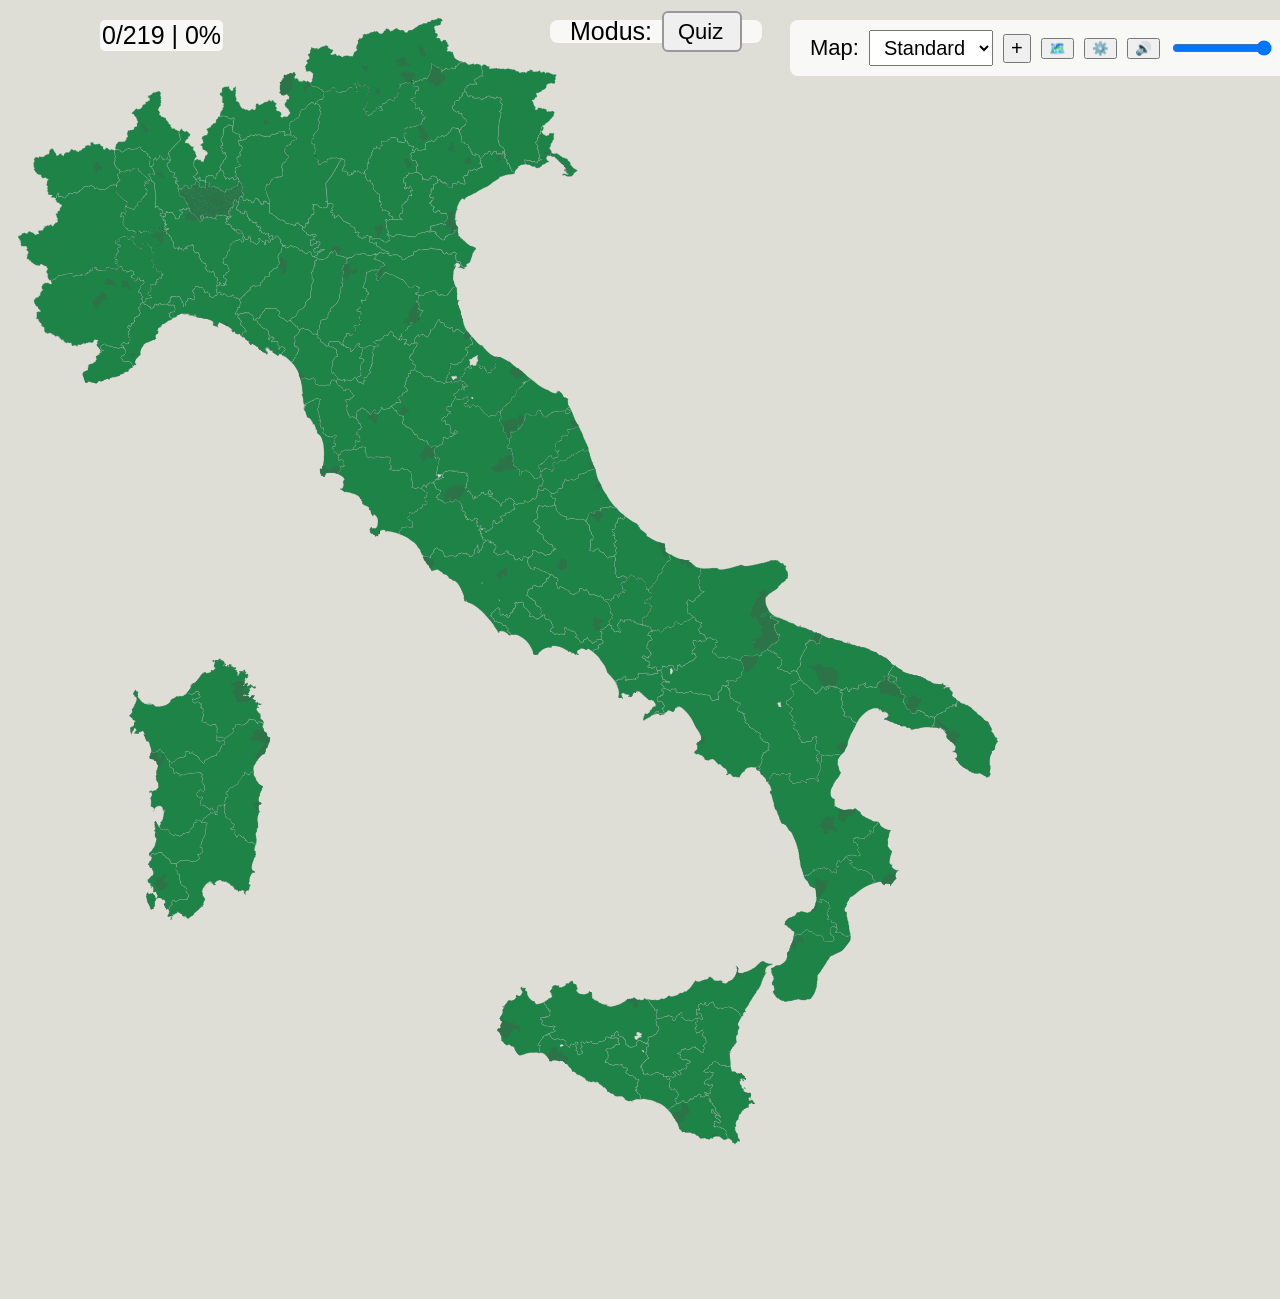
==== index.html @ 66dcc241 "added Santa Christina Valgardena/Selvadi (wolkenstein) val gardena" ====
﻿<body>
<style>
    #modeSelector {
        display: flex;
        align-items: center;
        position: absolute;
        top: 20px;
        left: 550px;
        font-family: sans-serif;
        font-size: 25px;
        background: rgba(255,255,255,0.8);
        padding: 10px 20px;
        border-radius: 8px;
        height: 3px;
        gap: 10px;
    }

    #modeSelector select {
        appearance: none;
    -webkit-appearance: none;
    -moz-appearance: none;

    border: 2px solid #999;
    border-radius: 6px;

    font-size: 22px;
    padding: 6px 14px;
    min-height: 40px;
    width: 80px;

    cursor: pointer;
    }

    #modeSelector select:focus {
        outline: none;              /* entfernt die dicke Standard-Markierung */
        border: 2px solid #999;   /* eigene dünne Umrandung */
        box-shadow: 0 0 5px rgba(30,131,70,0.7), 0 0 15px rgba(30,131,70,0.4),
        0 0 30px rgba(30,131,70,0.2);
    }

    #mapSelector {
    display: flex;
    align-items: center;
    position: absolute;
    top: 20px;
    left: 790px;
    font-family: sans-serif;
    font-size: 22px;
    background: rgba(255,255,255,0.8);
    padding: 10px 20px;
    border-radius: 8px;
    gap: 10px;
    }

    #mapSelector select {
        font-size: 20px;
        padding: 5px 10px;
    }

    #addMapBtn {
        font-size: 20px;
        cursor: pointer;
    }

    .modal {
        display: none;
        position: fixed;
        inset: 0;
        background: rgba(0,0,0,0.4);
    }

    .modalContent {
        background: white;
        padding: 20px;
        width: 400px;
        max-height: 70vh;
        overflow-y: auto;
        margin: 100px auto;
        border-radius: 10px;
    }




</style>

<svg xmlns="http://www.w3.org/2000/svg" version="1.2" baseProfile="tiny" width="1000" height="1283"
     viewBox="0 0 1000 1283" stroke-linecap="round" stroke-linejoin="round">
    <style type="text/css">
        body { background: #deded7 }
        g.comuni path:hover {
            fill: #4b9c6b;
            cursor: pointer;
        }
        g.province {
            fill: #1e8346;
            stroke-width: 0.3;
            stroke-linecap: square;
            stroke-linejoin: bevel;
            stroke-miterlimit: 3;
            stroke-opacity: 1;
            stroke: #bfc6c2;
            fill-opacity: 1;
        }
        g.comuni {
            fill: #2c7448;
            transition: fill 0.2s ease-in-out;
            stroke-width: 0.08;
            stroke-linecap: square;
            stroke-linejoin: bevel;
            stroke-miterlimit: 3;
            stroke-opacity: 1;
            stroke: #95bec8;
            fill-opacity: 1;
        }
        g.regioni {
            fill: none;
            stroke-width: 1;
            stroke-linecap: square;
            stroke-linejoin: bevel;
            stroke-miterlimit: 3;
            stroke-opacity: 1;
            stroke: #000;
            fill-opacity: 1;
        }
        .toggle {
            position: absolute;
            background: rgba(50, 50, 50, 0.82);
            color: white;
            padding: 1.5px 3.5;
            border-radius: 4px;
            font-size: 5px;
            display: none;
            pointer-events: none;
        }
        #score {
            position: absolute;
            top: 20px;
            left: 100px;
            font-family: sans-serif;
            font-size: 25px;
            background: rgba(255,255,255,0.8);
            padding: 1px 2px;
            border-radius: 5px;
        }
    </style>

    <g class="regioni">
        <g id="Piemont">
            <g class="province">
                <g id="p_AO">
                    <path d="M 106.779 142.429 106.726 142.49 106.683 142.546 106.635 142.593 106.612 142.646 106.616 142.727 106.636 142.82 106.631 142.912 106.6 142.996 106.566 143.084 106.572 143.176 106.6 143.268 106.635 143.338 106.697 143.398 106.778 143.438 106.862 143.479 106.953 143.53 107.028 143.582 107.051 143.628 107.026 143.72 106.998 143.807 107.002 143.865 106.988 143.872 106.918 143.922 106.892 143.99 106.865 144.032 106.847 144.062 106.815 144.098 106.753 144.183 106.733 144.25 106.716 144.363 106.711 144.429 106.71 144.51 106.707 144.599 106.709 144.701 106.726 144.802 106.746 144.913 106.749 144.993 106.764 145.056 106.78 145.149 106.806 145.24 106.842 145.316 106.881 145.411 106.894 145.488 106.893 145.564 106.889 145.637 106.872 145.747 106.855 145.855 106.85 145.974 106.848 146.034 106.847 146.068 106.836 146.148 106.828 146.272 106.826 146.396 106.84 146.51 106.889 146.595 106.943 146.699 107 146.79 107.054 146.879 107.067 146.933 107.053 147.059 107.039 147.147 107.039 147.236 107.057 147.337 107.076 147.427 107.074 147.47 107.072 147.512 107.061 147.612 107.056 147.692 107.066 147.748 107.097 147.802 107.145 147.875 107.212 147.927 107.245 147.951 107.276 147.998 107.285 148.05 107.316 148.107 107.384 148.173 107.444 148.235 107.49 148.29 107.538 148.34 107.583 148.375 107.598 148.425 107.585 148.495 107.533 148.61 107.481 148.709 107.468 148.776 107.46 148.823 107.465 148.874 107.469 148.904 107.479 148.976 107.483 149.096 107.475 149.191 107.457 149.274 107.434 149.341 107.406 149.392 107.341 149.469 107.296 149.517 107.228 149.571 107.143 149.633 107.07 149.683 107.001 149.737 106.922 149.811 106.876 149.866 106.851 149.933 106.834 150.001 106.82 150.097 106.82 150.161 106.824 150.246 106.821 150.324 106.81 150.362 106.777 150.429 106.749 150.491 106.715 150.571 106.697 150.634 106.68 150.674 106.667 150.708 106.653 150.76 106.645 150.812 106.656 150.844 106.678 150.885 106.705 150.937 106.729 150.971 106.761 151.011 106.772 151.023 106.812 151.067 106.832 151.107 106.867 151.154 106.909 151.193 106.944 151.23 106.988 151.267 107.032 151.297 107.068 151.33 107.113 151.371 107.18 151.415 107.213 151.479 107.247 151.564 107.309 151.706 107.364 151.875 107.392 152 107.399 152.14 107.4 152.306 107.359 152.312 107.351 152.311 107.27 152.302 107.159 152.313 107.017 152.364 106.922 152.443 106.798 152.628 106.72 152.728 106.633 152.824 106.498 152.956 106.502 152.994 106.545 153.137 106.589 153.276 106.611 153.376 106.621 153.506 106.632 153.648 106.631 153.78 106.631 153.818 106.632 153.888 106.631 154.022 106.638 154.194 106.646 154.34 106.662 154.468 106.686 154.603 106.695 154.63 106.77 154.855 106.782 154.898 106.797 154.952 106.788 155.092 106.763 155.25 106.743 155.357 106.683 155.49 106.598 155.668 106.519 155.83 106.479 155.982 106.512 156.11 106.585 156.215 106.691 156.364 106.708 156.392 106.771 156.494 106.956 156.776 106.963 156.902 106.958 157.004 107.024 157.1 107.118 157.206 107.209 157.312 107.243 157.422 107.279 157.506 107.357 157.6 107.471 157.711 107.584 157.813 107.698 157.906 107.707 157.914 107.823 158.015 107.941 158.16 107.985 158.299 107.941 158.456 107.875 158.589 107.83 158.728 107.835 158.746 107.848 158.785 107.929 158.89 108.032 159.009 108.068 159.086 108.071 159.226 108.079 159.311 108.097 159.401 108.13 159.492 108.171 159.546 108.276 159.584 108.427 159.613 108.523 159.689 108.574 159.793 108.606 159.924 108.628 160.044 108.676 160.119 108.707 160.151 108.774 160.217 108.784 160.227 108.875 160.307 108.981 160.392 109.057 160.457 109.097 160.498 109.134 160.537 109.199 160.589 109.225 160.653 109.276 160.703 109.392 160.726 109.512 160.779 109.633 160.823 109.771 160.865 109.909 160.892 110.05 160.915 110.147 160.925 110.278 160.976 110.372 161.062 110.464 161.183 110.519 161.275 110.574 161.346 110.7 161.383 110.862 161.429 110.977 161.486 111.112 161.528 111.225 161.524 111.311 161.496 111.397 161.471 111.455 161.475 111.467 161.474 111.532 161.518 111.609 161.598 111.608 161.654 111.562 161.731 111.513 161.765 111.477 161.79 111.409 161.858 111.342 161.966 111.313 162.077 111.316 162.182 111.324 162.263 111.323 162.317 111.376 162.374 111.441 162.423 111.497 162.455 111.587 162.509 111.691 162.629 111.746 162.721 111.742 162.833 111.731 162.916 111.786 162.973 111.842 163.044 111.881 163.136 111.933 163.211 111.982 163.31 112.007 163.385 112.023 163.456 111.955 163.527 111.876 163.577 111.819 163.646 111.779 163.764 111.727 163.896 111.685 163.99 111.618 164.067 111.545 164.143 111.455 164.197 111.42 164.221 111.461 164.273 111.497 164.339 111.504 164.432 111.5 164.503 111.497 164.564 111.456 164.659 111.389 164.786 111.319 164.874 111.233 164.981 111.169 165.085 111.096 165.197 111.05 165.289 111.031 165.389 111.025 165.411 111.015 165.448 111.004 165.494 110.965 165.569 110.903 165.659 110.849 165.735 110.767 165.852 110.743 165.888 110.699 165.912 110.64 165.962 110.599 166.003 110.507 166.041 110.387 166.039 110.273 165.981 110.168 165.962 110.093 165.999 110.067 166.042 110.032 166.135 109.992 166.223 109.956 166.275 109.905 166.341 109.874 166.421 109.841 166.514 109.819 166.584 109.804 166.659 109.795 166.702 109.776 166.769 109.734 166.839 109.699 166.906 109.671 167.002 109.674 167.031 109.687 167.09 109.644 167.215 109.601 167.321 109.586 167.394 109.563 167.486 109.536 167.584 109.532 167.641 109.533 167.744 109.547 167.825 109.559 167.89 109.562 167.933 109.561 168.046 109.641 168.051 109.73 168.092 109.861 168.153 109.933 168.209 109.951 168.223 110.011 168.292 110.026 168.376 110.033 168.492 110.039 168.623 110.052 168.725 110.058 168.818 110.078 168.935 110.077 169.024 110.066 169.127 110.058 169.165 110.052 169.283 110.11 169.358 110.202 169.396 110.311 169.427 110.411 169.462 110.511 169.526 110.672 169.649 110.73 169.697 110.792 169.758 110.83 169.868 110.818 169.985 110.78 170.114 110.738 170.251 110.725 170.391 110.784 170.528 110.853 170.67 110.949 170.822 111.052 170.945 111.097 170.982 111.103 170.987 111.123 171.004 111.17 171.069 111.203 171.185 111.194 171.397 111.194 171.536 111.259 171.607 111.378 171.667 111.51 171.707 111.645 171.722 111.728 171.802 111.797 171.912 111.908 172 112.027 172.064 112.091 172.171 112.126 172.254 112.116 172.303 112.101 172.377 112.053 172.497 112.033 172.623 112.033 172.752 112.004 172.85 111.974 172.963 111.928 173.062 111.871 173.11 111.855 173.124 111.766 173.134 111.713 173.147 111.648 173.114 111.528 173.072 111.367 173.066 111.2 173.094 111.018 173.143 110.853 173.218 110.713 173.297 110.588 173.35 110.449 173.372 110.306 173.387 110.239 173.425 110.196 173.485 110.181 173.506 110.123 173.582 110.104 173.608 110.076 173.646 110.07 173.763 110.069 173.923 110.037 174.027 109.965 174.098 109.903 174.182 109.819 174.265 109.729 174.332 109.619 174.374 109.592 174.409 109.575 174.502 109.531 174.615 109.475 174.671 109.409 174.716 109.355 174.794 109.3 174.958 109.254 175.075 109.175 175.155 109.122 175.205 109.059 175.32 109.021 175.405 108.974 175.499 108.916 175.566 108.865 175.611 108.796 175.69 108.806 175.738 108.809 175.754 108.814 175.774 108.811 175.83 108.773 175.913 108.72 175.977 108.691 176.011 108.665 176.042 108.714 176.111 108.786 176.197 108.842 176.252 108.849 176.286 108.85 176.289 108.811 176.364 108.785 176.45 108.763 176.582 108.746 176.673 108.723 176.798 108.726 176.901 108.753 177.001 108.793 177.106 108.833 177.205 108.877 177.307 108.939 177.44 108.984 177.562 109.041 177.69 109.072 177.785 109.084 177.834 109.086 177.883 109.038 177.915 109.002 177.91 108.955 177.902 108.921 177.912 108.853 177.993 108.807 178.028 108.745 178.053 108.703 178.062 108.635 178.004 108.591 177.964 108.529 177.897 108.447 177.799 108.386 177.721 108.342 177.656 108.305 177.575 108.301 177.482 108.312 177.402 108.319 177.356 108.315 177.297 108.207 177.225 108.08 177.18 107.913 177.147 107.794 177.101 107.713 177.056 107.637 177.009 107.549 176.968 107.447 176.94 107.311 176.93 107.209 176.952 107.139 176.984 107.038 177.026 106.935 177.037 106.774 177.059 106.613 177.115 106.456 177.168 106.375 177.205 106.336 177.235 106.269 177.245 106.211 177.26 106.148 177.267 106.017 177.262 105.956 177.238 105.902 177.199 105.832 177.152 105.728 177.1 105.634 177.053 105.555 176.99 105.435 176.895 105.345 176.809 105.261 176.738 105.216 176.698 105.177 176.672 105.131 176.678 105.07 176.76 105.002 176.866 104.912 176.963 104.849 177.011 104.785 177.044 104.756 177.064 104.676 177.136 104.611 177.192 104.554 177.218 104.534 177.215 104.492 177.208 104.421 177.196 104.285 177.184 104.205 177.168 104.102 177.158 104.029 177.159 103.967 177.158 103.869 177.152 103.81 177.148 103.751 177.153 103.674 177.173 103.589 177.197 103.509 177.221 103.476 177.234 103.445 177.27 103.4 177.294 103.372 177.309 103.305 177.345 103.206 177.393 103.112 177.434 102.982 177.495 102.852 177.56 102.769 177.586 102.723 177.599 102.638 177.624 102.537 177.651 102.457 177.676 102.387 177.72 102.328 177.785 102.283 177.862 102.237 177.929 102.182 177.987 102.123 178.026 101.999 178.043 101.936 178.05 101.878 178.074 101.834 178.113 101.81 178.158 101.78 178.218 101.763 178.308 101.71 178.311 101.707 178.311 101.701 178.311 101.672 178.308 101.66 178.307 101.644 178.306 101.638 178.306 101.62 178.305 101.586 178.303 101.579 178.303 101.537 178.298 101.5 178.294 101.462 178.306 101.456 178.308 101.405 178.316 101.359 178.318 101.284 178.321 101.236 178.323 101.196 178.328 101.193 178.328 101.152 178.331 101.034 178.349 100.985 178.364 100.962 178.387 100.954 178.429 100.961 178.479 101.019 178.602 101.052 178.703 101.116 178.751 101.075 178.761 101.007 178.793 101.005 178.794 100.925 178.86 100.849 178.939 100.783 179.013 100.7 179.113 100.593 179.243 100.49 179.33 100.421 179.363 100.353 179.414 100.364 179.475 100.371 179.525 100.321 179.571 100.223 179.602 100.143 179.657 100.012 179.738 99.866 179.843 99.728 179.955 99.696 179.978 99.613 180.037 99.541 180.077 99.481 180.111 99.408 180.161 99.346 180.197 99.316 180.215 99.2 180.275 99.068 180.326 98.982 180.368 98.921 180.405 98.843 180.425 98.707 180.459 98.592 180.49 98.485 180.568 98.41 180.607 98.322 180.613 98.309 180.614 98.192 180.601 98.131 180.616 98.051 180.683 97.938 180.777 97.816 180.87 97.719 180.944 97.628 180.992 97.526 181.007 97.462 181.098 97.404 181.159 97.307 181.198 97.204 181.222 97.164 181.343 97.142 181.406 97.095 181.511 97.017 181.582 96.938 181.654 96.86 181.761 96.818 181.802 96.745 181.819 96.664 181.895 96.631 181.926 96.548 182.007 96.535 182.018 96.502 182.045 96.453 182.086 96.409 182.126 96.328 182.158 96.24 182.164 96.193 182.184 96.152 182.207 96.092 182.185 95.969 182.16 95.93 182.121 95.904 182.075 95.896 181.999 95.888 181.962 95.831 181.901 95.802 181.867 95.689 181.83 95.615 181.785 95.599 181.725 95.584 181.672 95.58 181.656 95.529 181.603 95.482 181.505 95.441 181.454 95.417 181.424 95.379 181.38 95.233 181.301 95.149 181.27 95.126 181.262 95.112 181.257 95.04 181.257 95.035 181.257 95.01 181.254 94.97 181.258 94.914 181.246 94.84 181.31 94.827 181.322 94.813 181.339 94.81 181.341 94.776 181.388 94.722 181.46 94.62 181.472 94.565 181.484 94.515 181.508 94.408 181.561 94.334 181.575 94.256 181.599 94.165 181.612 94.135 181.615 94.057 181.619 93.983 181.623 93.926 181.616 93.902 181.594 93.881 181.575 93.856 181.542 93.831 181.506 93.808 181.487 93.691 181.471 93.651 181.476 93.596 181.495 93.536 181.525 93.468 181.557 93.404 181.576 93.34 181.573 93.283 181.543 93.236 181.524 93.181 181.525 93.094 181.552 93.023 181.555 92.961 181.552 92.903 181.518 92.853 181.465 92.817 181.43 92.762 181.387 92.673 181.413 92.601 181.46 92.536 181.516 92.432 181.616 92.345 181.694 92.285 181.738 92.211 181.761 92.122 181.785 92.057 181.832 91.981 181.879 91.93 181.933 91.882 181.948 91.873 181.946 91.774 181.917 91.676 181.852 91.584 181.778 91.503 181.701 91.395 181.604 91.317 181.534 91.279 181.501 91.186 181.42 91.093 181.338 90.861 181.151 90.764 181.055 90.675 180.966 90.526 180.836 90.416 180.763 90.386 180.744 90.219 180.677 90.143 180.677 90.1 180.669 90.014 180.653 89.914 180.624 89.852 180.557 89.844 180.548 89.806 180.444 89.793 180.404 89.764 180.313 89.761 180.302 89.668 180.193 89.661 180.184 89.621 180.124 89.541 180.063 89.501 180.062 89.454 180.054 89.437 180.054 89.297 180.089 89.293 180.089 89.211 180.094 89.111 180.068 89.014 180.028 88.91 179.986 88.827 179.952 88.743 179.918 88.695 179.898 88.664 179.884 88.633 179.852 88.561 179.885 88.532 179.893 88.459 179.922 88.396 179.97 88.316 180.028 88.24 180.073 88.1 180.163 88.065 180.176 87.979 180.236 87.894 180.259 87.838 180.256 87.807 180.254 87.776 180.241 87.717 180.225 87.662 180.21 87.614 180.23 87.543 180.322 87.54 180.326 87.456 180.45 87.443 180.459 87.371 180.503 87.307 180.517 87.228 180.533 87.112 180.559 87.077 180.567 86.91 180.631 86.79 180.688 86.706 180.682 86.654 180.643 86.61 180.597 86.565 180.507 86.557 180.433 86.569 180.348 86.59 180.243 86.597 180.151 86.594 180.061 86.579 179.978 86.554 179.882 86.539 179.81 86.529 179.721 86.519 179.661 86.506 179.591 86.48 179.537 86.445 179.501 86.397 179.462 86.351 179.42 86.313 179.364 86.269 179.305 86.203 179.227 86.143 179.155 86.099 179.102 86.018 179.01 85.971 178.971 85.949 178.96 85.901 178.937 85.774 178.886 85.691 178.86 85.656 178.848 85.592 178.804 85.509 178.725 85.456 178.695 85.431 178.68 85.355 178.628 85.282 178.576 85.198 178.535 85.107 178.505 85.092 178.501 84.969 178.526 84.889 178.579 84.77 178.652 84.723 178.673 84.695 178.631 84.668 178.559 84.638 178.484 84.608 178.418 84.589 178.389 84.584 178.381 84.527 178.333 84.523 178.317 84.506 178.295 84.474 178.259 84.422 178.226 84.367 178.202 84.319 178.19 84.29 178.175 84.27 178.156 84.254 178.115 84.253 178.086 84.249 178.043 84.25 178.011 84.251 177.979 84.252 177.946 84.252 177.917 84.24 177.894 84.211 177.865 84.186 177.848 84.163 177.832 84.123 177.797 84.085 177.765 84.07 177.753 84.045 177.74 84.008 177.735 83.952 177.721 83.839 177.672 83.785 177.632 83.715 177.576 83.663 177.539 83.6 177.511 83.501 177.49 83.425 177.495 83.347 177.529 83.282 177.555 83.221 177.58 83.142 177.59 83.069 177.598 82.985 177.599 82.925 177.6 82.872 177.608 82.77 177.614 82.696 177.647 82.618 177.656 82.559 177.682 82.549 177.686 82.49 177.703 82.428 177.745 82.35 177.767 82.266 177.781 82.17 177.773 82.113 177.774 82.075 177.794 82.032 177.857 81.986 177.93 81.957 177.963 81.915 177.99 81.798 178.04 81.692 178.105 81.602 178.166 81.507 178.253 81.46 178.35 81.436 178.403 81.415 178.461 81.387 178.523 81.348 178.575 81.253 178.647 81.174 178.694 81.091 178.763 81.017 178.834 80.933 178.945 80.885 179.019 80.815 179.059 80.738 179.065 80.703 179.068 80.557 179.075 80.41 179.076 80.217 179.073 80.116 179.065 79.982 179.034 79.921 179.012 79.845 178.94 79.825 178.921 79.753 178.882 79.636 178.82 79.535 178.765 79.442 178.702 79.344 178.655 79.239 178.634 79.137 178.62 79.113 178.606 79.073 178.58 78.961 178.512 78.88 178.474 78.836 178.458 78.712 178.428 78.581 178.376 78.468 178.355 78.321 178.323 78.2 178.313 78.081 178.331 77.965 178.323 77.842 178.311 77.762 178.293 77.683 178.297 77.578 178.31 77.482 178.347 77.373 178.393 77.265 178.435 77.168 178.524 77.089 178.595 76.992 178.697 76.9 178.742 76.744 178.763 76.628 178.746 76.545 178.762 76.499 178.827 76.405 178.847 76.284 178.854 76.154 178.874 76.015 178.884 75.904 178.876 75.77 178.871 75.721 178.888 75.705 178.894 75.666 178.98 75.614 179.066 75.583 179.143 75.587 179.176 75.596 179.267 75.58 179.384 75.515 179.46 75.436 179.553 75.347 179.656 75.237 179.758 75.115 179.855 75.003 179.963 74.926 180.099 74.875 180.217 74.673 180.547 74.667 180.559 74.56 180.588 74.557 180.589 74.489 180.625 74.417 180.68 74.379 180.78 74.381 180.899 74.385 181.022 74.385 181.076 74.385 181.149 74.366 181.226 74.354 181.253 74.348 181.267 74.288 181.276 74.125 181.322 73.991 181.379 73.845 181.475 73.749 181.565 73.641 181.656 73.533 181.704 73.48 181.728 73.313 181.76 73.231 181.806 73.17 181.889 73.08 181.921 72.927 182.011 72.827 182.108 72.683 182.208 72.575 182.271 72.485 182.285 72.359 182.257 72.238 182.193 72.143 182.148 72.018 182.145 72.001 182.157 71.946 182.195 71.881 182.301 71.857 182.377 71.856 182.381 71.87 182.488 71.882 182.588 71.876 182.709 71.889 182.847 71.92 182.979 71.936 183.085 71.906 183.184 71.855 183.235 71.796 183.293 71.711 183.352 71.596 183.386 71.458 183.386 71.317 183.414 71.19 183.463 71.051 183.488 70.952 183.498 70.835 183.521 70.713 183.569 70.586 183.608 70.496 183.648 70.425 183.723 70.364 183.747 70.307 183.783 70.3 183.862 70.348 183.966 70.371 184.071 70.373 184.126 70.306 184.15 70.244 184.169 70.197 184.253 70.094 184.383 70.015 184.438 69.951 184.441 69.866 184.491 69.795 184.565 69.731 184.623 69.682 184.74 69.624 184.821 69.559 184.834 69.501 184.876 69.445 184.99 69.334 185.081 69.181 185.162 69.067 185.247 68.956 185.312 68.853 185.363 68.771 185.396 68.735 185.405 68.721 185.408 68.615 185.411 68.514 185.387 68.469 185.377 68.423 185.367 68.335 185.308 68.28 185.179 68.252 185.035 68.233 184.931 68.159 184.75 68.079 184.637 67.953 184.519 67.858 184.453 67.749 184.41 67.616 184.371 67.498 184.357 67.423 184.389 67.388 184.404 67.283 184.503 67.187 184.565 67.068 184.613 66.947 184.668 66.846 184.722 66.748 184.759 66.683 184.763 66.59 184.753 66.501 184.782 66.395 184.808 66.312 184.836 66.218 184.847 66.122 184.86 66.002 184.87 65.906 184.836 65.777 184.812 65.647 184.829 65.529 184.878 65.414 184.953 65.31 185.023 65.228 185.061 65.17 185.082 65.111 185.105 65.075 185.132 65.002 185.199 64.944 185.271 64.874 185.37 64.797 185.45 64.729 185.525 64.687 185.544 64.639 185.566 64.544 185.587 64.478 185.579 64.4 185.549 64.309 185.507 64.21 185.465 64.098 185.446 64.075 185.448 63.995 185.454 63.916 185.464 63.843 185.447 63.763 185.435 63.679 185.428 63.584 185.409 63.556 185.401 63.483 185.381 63.387 185.362 63.31 185.342 63.224 185.291 63.149 185.237 63.092 185.213 63.023 185.207 62.968 185.223 62.93 185.256 62.896 185.291 62.872 185.316 62.85 185.321 62.812 185.312 62.769 185.285 62.704 185.273 62.627 185.273 62.538 185.293 62.408 185.321 62.321 185.361 62.222 185.415 62.133 185.469 62.072 185.531 62.022 185.581 61.919 185.631 61.844 185.642 61.735 185.66 61.628 185.681 61.511 185.679 61.415 185.661 61.367 185.631 61.312 185.583 61.23 185.547 61.125 185.533 60.983 185.496 60.854 185.464 60.77 185.452 60.716 185.454 60.66 185.452 60.63 185.442 60.59 185.432 60.574 185.497 60.533 185.582 60.485 185.636 60.417 185.677 60.364 185.719 60.336 185.789 60.334 185.882 60.357 186.008 60.356 186.091 60.35 186.171 60.352 186.273 60.342 186.37 60.325 186.448 60.329 186.519 60.326 186.614 60.289 186.727 60.256 186.802 60.217 186.869 60.202 186.911 60.193 186.964 60.189 186.984 60.188 186.987 60.183 187.003 60.162 187.036 60.111 187.13 60.074 187.168 60.005 187.179 59.924 187.188 59.83 187.193 59.727 187.216 59.697 187.22 59.658 187.226 59.554 187.252 59.442 187.299 59.301 187.361 59.218 187.422 59.091 187.481 59.014 187.53 58.96 187.596 58.908 187.634 58.86 187.643 58.815 187.705 58.778 187.796 58.7 187.848 58.634 187.881 58.566 187.951 58.498 188.057 58.422 188.156 58.298 188.27 58.192 188.359 58.095 188.443 57.992 188.523 57.939 188.566 57.927 188.595 57.929 188.643 57.906 188.71 57.841 188.785 57.79 188.877 57.76 188.968 57.703 189.038 57.667 189.115 57.635 189.222 57.595 189.281 57.526 189.332 57.504 189.367 57.504 189.474 57.507 189.597 57.498 189.644 57.444 189.682 57.342 189.727 57.246 189.791 57.16 189.868 57.102 189.944 57.053 190.027 57.028 190.076 56.974 190.136 56.953 190.16 56.894 190.174 56.818 190.163 56.719 190.122 56.648 190.091 56.539 190.092 56.405 190.107 56.302 190.099 56.212 190.074 56.151 190.024 56.063 189.95 55.98 189.937 55.916 189.925 55.85 189.877 55.813 189.765 55.78 189.68 55.738 189.585 55.671 189.505 55.577 189.426 55.495 189.343 55.458 189.305 55.429 189.284 55.369 189.219 55.283 189.112 55.202 189.027 55.141 188.971 55.036 188.961 54.868 188.945 54.697 188.933 54.59 188.893 54.491 188.893 54.341 188.865 54.191 188.823 54.055 188.785 53.933 188.736 53.786 188.728 53.664 188.74 53.501 188.763 53.372 188.795 53.235 188.829 53.098 188.848 52.972 188.826 52.895 188.764 52.88 188.746 52.826 188.685 52.682 188.582 52.556 188.494 52.422 188.423 52.277 188.352 52.154 188.31 52.023 188.292 51.919 188.303 51.834 188.342 51.742 188.4 51.636 188.459 51.576 188.483 51.516 188.534 51.44 188.629 51.388 188.729 51.332 188.862 51.294 188.968 51.256 189.054 51.221 189.134 51.188 189.212 51.145 189.257 51.091 189.264 51.038 189.22 50.994 189.177 50.942 189.206 50.906 189.231 50.882 189.24 50.847 189.235 50.819 189.213 50.77 189.126 50.707 189.015 50.667 188.905 50.631 188.755 50.59 188.624 50.591 188.509 50.599 188.412 50.558 188.328 50.497 188.181 50.451 188.078 50.4 187.934 50.369 187.802 50.373 187.701 50.42 187.642 50.548 187.566 50.629 187.496 50.633 187.493 50.653 187.476 50.751 187.378 50.777 187.349 50.85 187.266 50.888 187.197 50.902 187.145 50.888 187.072 50.852 186.979 50.814 186.89 50.784 186.823 50.768 186.773 50.732 186.676 50.725 186.596 50.705 186.513 50.71 186.413 50.747 186.34 50.815 186.23 50.874 186.174 50.965 186.093 50.99 186.016 50.987 185.899 50.934 185.754 50.833 185.662 50.737 185.622 50.64 185.599 50.551 185.587 50.55 185.472 50.541 185.359 50.536 185.326 50.524 185.238 50.507 185.15 50.48 185.033 50.322 185.082 50.231 185.115 50.123 185.199 50.016 185.286 49.901 185.367 49.832 185.413 49.766 185.44 49.702 185.471 49.611 185.511 49.564 185.582 49.522 185.696 49.444 185.78 49.413 185.819 49.387 185.868 49.269 185.983 49.222 186.051 49.239 186.098 49.245 186.198 49.251 186.333 49.24 186.45 49.227 186.575 49.219 186.642 49.217 186.668 49.217 186.738 49.216 186.819 49.21 186.906 49.186 187.018 49.148 187.123 49.098 187.197 49.041 187.236 48.992 187.255 48.985 187.265 48.992 187.349 48.993 187.355 48.995 187.433 48.975 187.53 48.917 187.61 48.858 187.663 48.826 187.73 48.802 187.813 48.77 187.892 48.746 187.973 48.704 188.067 48.67 188.174 48.663 188.268 48.66 188.293 48.652 188.367 48.644 188.486 48.647 188.595 48.642 188.682 48.621 188.79 48.604 188.895 48.6 188.965 48.611 189.049 48.616 189.135 48.629 189.223 48.64 189.313 48.635 189.388 48.611 189.47 48.571 189.54 48.556 189.598 48.546 189.644 48.516 189.709 48.46 189.758 48.407 189.82 48.353 189.905 48.317 189.974 48.282 190.015 48.225 190.022 48.13 190.06 48.056 190.107 47.993 190.153 47.914 190.191 47.854 190.239 47.823 190.292 47.808 190.329 47.809 190.35 47.731 190.336 47.676 190.295 47.661 190.23 47.645 190.159 47.601 190.13 47.512 190.079 47.468 190.061 47.383 190.086 47.27 190.056 47.186 190.012 47.105 189.966 47.047 189.929 46.997 189.933 46.888 189.959 46.769 189.95 46.678 189.925 46.589 189.878 46.537 189.818 46.502 189.758 46.458 189.696 46.404 189.691 46.337 189.713 46.269 189.756 46.198 189.765 46.131 189.744 46.073 189.699 45.997 189.657 45.941 189.646 45.892 189.637 45.855 189.632 45.827 189.641 45.72 189.595 45.676 189.526 45.621 189.506 45.459 189.567 45.357 189.584 45.277 189.558 45.166 189.521 45.024 189.509 44.916 189.48 44.829 189.439 44.725 189.451 44.568 189.507 44.486 189.519 44.411 189.556 44.371 189.647 44.363 189.706 44.317 189.713 44.154 189.706 44.009 189.703 43.903 189.677 43.793 189.656 43.652 189.668 43.494 189.645 43.386 189.578 43.331 189.472 43.328 189.367 43.355 189.264 43.348 189.197 43.346 189.112 43.341 189.067 43.31 189.04 43.265 189.01 43.25 188.934 43.263 188.822 43.32 188.696 43.411 188.548 43.475 188.421 43.509 188.343 43.559 188.219 43.618 188.139 43.706 188.11 43.79 188.083 43.856 188.024 43.919 187.991 43.976 187.966 44.019 187.922 44.066 187.807 44.081 187.727 44.096 187.637 44.097 187.515 44.096 187.408 44.062 187.309 43.96 187.199 43.878 187.119 43.819 187.082 43.721 187.028 43.651 187.009 43.607 186.973 43.53 186.968 43.421 186.96 43.331 186.91 43.276 186.893 43.223 186.885 43.218 186.888 43.137 186.935 43.004 186.983 42.877 187.016 42.774 187.034 42.69 187.033 42.629 186.998 42.537 186.958 42.458 186.94 42.355 186.923 42.262 186.912 42.207 186.922 42.109 186.948 42.009 186.968 41.971 186.965 41.89 186.957 41.812 186.944 41.761 186.933 41.672 186.919 41.587 186.904 41.516 186.917 41.473 186.906 41.392 186.846 41.238 186.765 41.113 186.718 41.005 186.694 40.87 186.648 40.766 186.605 40.692 186.575 40.625 186.551 40.585 186.537 40.557 186.524 40.55 186.504 40.563 186.489 40.633 186.487 40.606 186.464 40.547 186.434 40.481 186.392 40.352 186.293 40.233 186.245 40.157 186.217 40.043 186.157 39.953 186.113 39.885 186.054 39.89 186.031 39.896 185.993 39.92 185.914 39.946 185.803 39.956 185.692 39.961 185.584 39.964 185.446 39.978 185.35 40 185.273 40.052 185.186 40.117 185.1 40.167 184.994 40.201 184.89 40.293 184.734 40.309 184.682 40.273 184.579 40.244 184.475 40.239 184.376 40.231 184.307 40.168 184.248 40.115 184.197 39.997 184.075 39.93 183.994 39.878 183.888 39.84 183.787 39.767 183.675 39.652 183.543 39.581 183.455 39.519 183.4 39.413 183.325 39.3 183.246 39.243 183.19 39.24 183.089 39.283 182.877 39.324 182.692 39.341 182.555 39.355 182.419 39.369 182.382 39.439 182.323 39.503 182.212 39.547 182.148 39.593 182.078 39.639 181.941 39.675 181.792 39.678 181.655 39.654 181.54 39.612 181.45 39.545 181.319 39.5 181.22 39.495 181.147 39.489 181.047 39.471 180.96 39.458 180.892 39.429 180.785 39.387 180.684 39.36 180.564 39.363 180.457 39.326 180.404 39.284 180.358 39.298 180.288 39.335 180.184 39.354 180.051 39.343 179.917 39.312 179.801 39.282 179.704 39.273 179.651 39.276 179.614 39.287 179.584 39.311 179.506 39.389 179.425 39.463 179.388 39.55 179.359 39.603 179.314 39.67 179.21 39.722 179.074 39.709 178.97 39.65 178.772 39.612 178.694 39.602 178.597 39.656 178.451 39.73 178.299 39.723 178.239 39.646 178.161 39.55 178.058 39.46 177.954 39.335 177.865 39.218 177.803 39.113 177.717 39.026 177.648 38.924 177.58 38.817 177.51 38.777 177.481 38.718 177.431 38.702 177.389 38.607 177.335 38.553 177.235 38.51 177.139 38.489 177.079 38.452 176.939 38.443 176.811 38.48 176.679 38.558 176.527 38.594 176.448 38.623 176.325 38.614 176.18 38.6 176.037 38.624 175.918 38.705 175.788 38.754 175.685 38.771 175.596 38.798 175.472 38.838 175.345 38.886 175.276 38.923 175.186 38.96 175.004 39.001 174.891 39.051 174.744 39.07 174.614 39.077 174.474 39.058 174.338 39.017 174.17 38.988 174.019 38.971 173.836 39.008 173.695 39.051 173.561 39.053 173.411 39.052 173.282 39.058 173.202 39.066 173.124 39.045 173.041 39.018 172.963 39.027 172.871 39.055 172.833 39.154 172.816 39.273 172.777 39.467 172.733 39.614 172.662 39.733 172.585 39.862 172.478 39.91 172.414 39.976 172.319 40.015 172.272 40.035 172.243 40.062 172.171 40.078 172.094 40.114 172.008 40.159 171.91 40.195 171.866 40.274 171.83 40.325 171.774 40.371 171.669 40.37 171.578 40.346 171.48 40.354 171.382 40.355 171.305 40.339 171.259 40.277 171.219 40.188 171.192 40.035 171.189 39.914 171.209 39.841 171.237 39.742 171.261 39.663 171.236 39.606 171.191 39.573 171.128 39.558 171.031 39.541 170.903 39.414 170.777 39.281 170.769 39.163 170.761 39.053 170.699 38.968 170.659 38.884 170.663 38.796 170.665 38.703 170.644 38.597 170.621 38.484 170.576 38.388 170.532 38.282 170.481 38.209 170.432 38.164 170.372 38.153 170.318 38.139 170.225 38.118 170.17 38.127 170.126 38.122 170.068 38.093 170.034 38.082 169.981 38.072 169.905 38.06 169.825 38.047 169.766 38.022 169.715 37.985 169.681 37.913 169.642 37.831 169.627 37.741 169.645 37.651 169.645 37.594 169.624 37.534 169.581 37.473 169.572 37.416 169.571 37.369 169.568 37.325 169.566 37.293 169.586 37.263 169.634 37.206 169.695 37.124 169.754 37.057 169.77 36.99 169.77 36.924 169.782 36.841 169.831 36.781 169.867 36.735 169.887 36.696 169.902 36.653 169.923 36.644 169.927 36.633 169.929 36.625 169.931 36.56 169.93 36.481 169.92 36.345 169.92 36.225 169.95 36.12 169.99 35.986 170.033 35.909 170.065 35.827 170.087 35.737 170.136 35.663 170.175 35.585 170.166 35.455 170.184 35.349 170.246 35.258 170.279 35.173 170.333 35.15 170.354 35.097 170.38 35.055 170.38 35.018 170.382 34.953 170.371 34.925 170.313 34.895 170.27 34.844 170.243 34.788 170.24 34.719 170.238 34.652 170.217 34.593 170.139 34.506 170.031 34.429 169.993 34.28 169.983 34.149 169.853 34.025 169.82 33.916 169.786 33.828 169.754 33.817 169.743 33.907 169.614 33.904 169.54 33.88 169.471 33.82 169.388 33.785 169.334 33.793 169.313 33.835 169.251 33.9 169.156 33.941 169.069 33.955 168.996 33.945 168.913 33.912 168.879 33.809 168.808 33.7 168.723 33.623 168.695 33.507 168.687 33.412 168.713 33.302 168.704 33.195 168.659 33.089 168.601 32.938 168.493 32.938 168.417 32.967 168.328 33.168 168.113 33.142 168.113 33.151 168.098 33.19 167.949 33.212 167.853 33.168 167.73 33.12 167.626 33.126 167.48 33.183 167.356 33.23 167.258 33.204 167.131 33.121 166.987 33.058 166.893 33.009 166.82 32.959 166.704 32.894 166.648 32.789 166.641 32.673 166.695 32.595 166.797 32.481 166.921 32.382 167.038 32.293 167.127 32.238 167.154 32.185 167.145 32.023 166.988 31.888 166.871 31.702 166.742 31.566 166.664 31.52 166.637 31.487 166.618 31.454 166.593 31.406 166.689 31.337 166.745 31.281 166.774 31.204 166.803 31.087 166.798 30.929 166.748 30.877 166.736 30.743 166.705 30.559 166.655 30.421 166.605 30.35 166.536 30.309 166.407 30.241 166.264 30.083 166.159 29.925 166.14 29.724 166.141 29.627 166.144 29.537 166.151 29.421 166.033 29.254 165.874 29.125 165.757 28.98 165.638 28.8 165.51 28.722 165.415 28.672 165.276 28.624 165.133 28.563 164.998 28.48 164.84 28.427 164.711 28.39 164.581 28.358 164.461 28.284 164.393 28.144 164.319 28.018 164.256 27.886 164.209 27.766 164.173 27.648 164.166 27.556 164.216 27.544 164.222 27.454 164.154 27.301 163.971 27.292 163.896 27.279 163.733 27.246 163.578 27.241 163.57 27.196 163.494 27.118 163.403 27.015 163.279 26.927 163.16 26.887 163.05 26.831 162.909 26.775 162.83 26.745 162.731 26.744 162.535 26.736 162.363 26.694 162.292 26.58 162.229 26.469 162.155 26.376 162.048 26.246 161.899 26.153 161.789 26.034 161.711 25.938 161.659 25.927 161.606 25.925 161.531 25.903 161.404 25.937 161.321 26.051 161.219 26.165 161.091 26.259 160.957 26.319 160.815 26.387 160.616 26.441 160.482 26.505 160.351 26.563 160.204 26.578 160.106 26.6 160.041 26.597 160.025 26.544 159.936 26.488 159.85 26.399 159.76 26.326 159.693 26.218 159.634 26.099 159.596 26.001 159.524 25.94 159.416 25.866 159.304 25.808 159.239 25.764 159.186 25.73 159.095 25.775 159.003 25.83 158.937 25.86 158.898 25.874 158.864 25.877 158.845 25.877 158.834 25.875 158.823 25.867 158.79 25.84 158.743 25.786 158.639 25.74 158.523 25.709 158.413 25.691 158.307 25.685 158.197 25.692 158.095 25.707 158.041 25.73 157.989 25.746 157.94 25.757 157.876 25.795 157.819 25.819 157.769 25.836 157.723 25.847 157.672 25.845 157.617 25.82 157.508 25.801 157.439 25.781 157.337 25.74 157.172 25.738 157.136 25.749 157.106 25.769 157.061 25.776 157.037 25.77 157.01 25.755 156.98 25.745 156.94 25.742 156.904 25.743 156.859 25.768 156.829 25.802 156.8 25.826 156.766 25.841 156.719 25.837 156.674 25.816 156.649 25.795 156.625 25.763 156.609 25.718 156.597 25.684 156.537 25.686 156.487 25.68 156.44 25.656 156.397 25.62 156.354 25.599 156.299 25.578 156.222 25.542 156.137 25.531 156.054 25.555 155.963 25.588 155.907 25.626 155.835 25.635 155.795 25.612 155.743 25.572 155.691 25.554 155.641 25.526 155.588 25.51 155.537 25.507 155.481 25.526 155.436 25.557 155.388 25.585 155.301 25.594 155.224 25.611 155.143 25.637 155.048 25.657 154.969 25.702 154.857 25.727 154.769 25.748 154.671 25.761 154.57 25.775 154.472 25.796 154.396 25.84 154.337 25.871 154.29 25.898 154.27 25.91 154.261 25.95 154.237 25.986 154.221 26.018 154.208 26.062 154.207 26.097 154.189 26.151 154.177 26.197 154.17 26.27 154.14 26.304 154.115 26.344 154.079 26.397 154.035 26.424 154.004 26.448 153.971 26.461 153.937 26.468 153.907 26.463 153.88 26.453 153.859 26.439 153.845 26.412 153.829 26.386 153.814 26.361 153.804 26.335 153.795 26.305 153.773 26.289 153.757 26.284 153.724 26.295 153.703 26.319 153.676 26.339 153.637 26.346 153.598 26.339 153.552 26.343 153.48 26.342 153.425 26.337 153.363 26.329 153.288 26.316 153.233 26.308 153.168 26.304 153.099 26.307 153.018 26.318 152.958 26.334 152.911 26.361 152.863 26.392 152.811 26.437 152.766 26.472 152.723 26.493 152.669 26.499 152.639 26.489 152.607 26.463 152.557 26.459 152.495 26.443 152.44 26.422 152.398 26.397 152.355 26.389 152.307 26.367 152.264 26.328 152.219 26.285 152.184 26.224 152.153 26.189 152.135 26.156 152.101 26.116 152.063 26.103 152.029 26.096 151.98 26.078 151.937 26.04 151.888 25.988 151.834 25.942 151.804 25.88 151.751 25.851 151.713 25.849 151.665 25.871 151.636 25.9 151.61 25.928 151.594 25.961 151.572 25.999 151.539 26.036 151.489 26.081 151.432 26.112 151.396 26.153 151.327 26.174 151.297 26.209 151.238 26.24 151.188 26.247 151.148 26.256 151.092 26.299 151.024 26.332 150.976 26.36 150.933 26.37 150.879 26.375 150.822 26.385 150.764 26.391 150.746 26.402 150.71 26.427 150.676 26.471 150.65 26.508 150.623 26.561 150.573 26.601 150.523 26.639 150.45 26.676 150.374 26.713 150.312 26.743 150.214 26.815 150.126 26.861 150.04 26.891 149.974 26.908 149.912 26.916 149.834 26.919 149.785 26.926 149.757 26.935 149.716 26.961 149.629 26.982 149.56 26.992 149.524 27.028 149.488 27.083 149.453 27.161 149.412 27.269 149.367 27.35 149.341 27.401 149.331 27.474 149.32 27.54 149.319 27.628 149.337 27.662 149.344 27.765 149.376 27.825 149.395 27.883 149.408 27.937 149.405 27.995 149.39 28.124 149.359 28.243 149.334 28.285 149.319 28.32 149.292 28.365 149.244 28.413 149.2 28.463 149.154 28.545 149.109 28.645 149.039 28.75 148.967 28.828 148.918 28.874 148.916 28.924 148.934 28.977 148.96 29.008 148.984 29.03 149.016 29.061 149.038 29.099 149.059 29.136 149.086 29.201 149.137 29.264 149.175 29.315 149.219 29.36 149.25 29.407 149.292 29.448 149.333 29.552 149.424 29.614 149.467 29.672 149.52 29.735 149.572 29.842 149.668 29.869 149.689 29.921 149.728 29.976 149.786 30.037 149.841 30.05 149.853 30.077 149.875 30.116 149.892 30.141 149.899 30.183 149.913 30.236 149.923 30.276 149.929 30.304 149.926 30.356 149.927 30.415 149.941 30.459 149.953 30.49 149.952 30.508 149.949 30.541 149.926 30.564 149.905 30.584 149.88 30.599 149.855 30.601 149.853 30.619 149.822 30.64 149.767 30.673 149.707 30.704 149.654 30.737 149.595 30.766 149.524 30.776 149.478 30.78 149.427 30.796 149.356 30.822 149.301 30.849 149.279 30.885 149.271 30.913 149.273 30.937 149.278 30.969 149.273 31.026 149.264 31.069 149.246 31.104 149.206 31.139 149.164 31.189 149.066 31.212 149.024 31.236 148.984 31.254 148.944 31.266 148.903 31.261 148.856 31.263 148.801 31.261 148.757 31.251 148.708 31.237 148.67 31.219 148.618 31.219 148.584 31.23 148.557 31.254 148.528 31.288 148.489 31.336 148.452 31.381 148.419 31.413 148.388 31.439 148.36 31.474 148.314 31.515 148.262 31.552 148.219 31.599 148.188 31.662 148.17 31.721 148.159 31.783 148.158 31.833 148.161 31.841 148.163 31.877 148.175 31.941 148.208 31.987 148.245 32.006 148.262 32.035 148.288 32.069 148.32 32.109 148.343 32.143 148.357 32.18 148.377 32.208 148.408 32.247 148.446 32.269 148.476 32.312 148.527 32.365 148.584 32.415 148.635 32.513 148.723 32.69 148.854 32.774 148.906 32.831 148.945 32.865 148.965 32.905 148.973 32.953 148.979 33.013 148.984 33.06 148.981 33.103 148.98 33.153 148.971 33.202 148.968 33.247 148.964 33.298 148.959 33.361 148.958 33.42 148.966 33.475 148.964 33.516 148.953 33.638 148.918 33.682 148.892 33.732 148.87 33.767 148.865 33.792 148.872 33.818 148.89 33.845 148.916 33.871 148.939 33.887 148.968 33.917 149.011 33.94 149.042 33.962 149.069 33.999 149.103 34.046 149.136 34.076 149.158 34.099 149.172 34.177 149.18 34.224 149.185 34.255 149.179 34.282 149.17 34.312 149.154 34.331 149.135 34.36 149.096 34.38 149.056 34.396 149.001 34.416 148.933 34.44 148.871 34.454 148.826 34.483 148.797 34.53 148.764 34.572 148.75 34.621 148.728 34.688 148.694 34.77 148.631 34.818 148.579 34.88 148.52 34.927 148.495 34.968 148.492 35.024 148.501 35.077 148.512 35.154 148.524 35.218 148.526 35.298 148.523 35.364 148.53 35.415 148.552 35.451 148.586 35.487 148.624 35.529 148.656 35.577 148.666 35.67 148.668 35.717 148.673 35.774 148.653 35.833 148.636 35.892 148.622 35.94 148.606 35.984 148.6 36.161 148.612 36.241 148.61 36.282 148.603 36.32 148.587 36.347 148.568 36.375 148.542 36.397 148.525 36.417 148.5 36.43 148.467 36.433 148.413 36.431 148.367 36.427 148.324 36.419 148.282 36.406 148.239 36.396 148.203 36.39 148.178 36.391 148.151 36.393 148.148 36.403 148.128 36.421 148.118 36.443 148.111 36.463 148.104 36.477 148.098 36.505 148.088 36.535 148.074 36.559 148.061 36.578 148.048 36.616 148.021 36.649 147.996 36.683 147.956 36.719 147.905 36.741 147.854 36.761 147.809 36.793 147.739 36.83 147.672 36.852 147.635 36.877 147.608 36.906 147.592 36.95 147.573 36.989 147.542 37.019 147.501 37.037 147.468 37.055 147.415 37.073 147.379 37.096 147.357 37.121 147.323 37.146 147.275 37.163 147.238 37.166 147.199 37.165 147.149 37.197 147.078 37.208 147.073 37.218 147.073 37.252 147.07 37.347 147.085 37.457 147.119 37.567 147.127 37.653 147.096 37.74 147.045 37.837 146.994 37.921 146.939 38.029 146.86 38.17 146.782 38.309 146.767 38.41 146.741 38.47 146.687 38.546 146.587 38.651 146.507 38.743 146.463 38.833 146.421 38.934 146.405 39.056 146.36 39.169 146.303 39.293 146.295 39.454 146.278 39.623 146.287 39.747 146.329 39.841 146.338 39.938 146.356 40.078 146.389 40.137 146.386 40.167 146.385 40.266 146.319 40.377 146.217 40.49 146.115 40.623 146.025 40.734 145.912 40.791 145.836 40.859 145.746 40.892 145.634 40.879 145.539 40.837 145.427 40.842 145.303 40.873 145.221 40.924 145.147 40.996 145.04 41.072 144.957 41.133 144.893 41.177 144.844 41.22 144.798 41.317 144.688 41.342 144.623 41.377 144.535 41.445 144.401 41.446 144.269 41.391 144.181 41.332 144.084 41.269 143.966 41.218 143.861 41.204 143.753 41.21 143.636 41.236 143.533 41.247 143.454 41.215 143.369 41.182 143.278 41.194 143.196 41.233 143.116 41.273 143.022 41.311 142.957 41.403 142.864 41.48 142.727 41.562 142.606 41.643 142.509 41.735 142.423 41.793 142.357 41.903 142.272 41.982 142.25 42.052 142.234 42.083 142.211 42.124 142.103 42.138 141.95 42.181 141.835 42.284 141.704 42.371 141.636 42.399 141.579 42.394 141.454 42.427 141.361 42.453 141.334 42.492 141.296 42.601 141.2 42.703 141.135 42.771 141.121 42.862 141.132 42.9 141.113 42.924 141.078 42.943 141.052 42.992 140.989 43.065 140.934 43.152 140.851 43.229 140.794 43.38 140.72 43.549 140.654 43.662 140.637 43.788 140.668 43.946 140.669 44.026 140.589 44.134 140.536 44.222 140.52 44.32 140.519 44.448 140.54 44.528 140.588 44.62 140.69 44.701 140.816 44.757 140.895 44.829 140.989 44.896 141.087 44.921 141.127 44.943 141.162 44.994 141.234 45.067 141.312 45.189 141.393 45.386 141.474 45.539 141.537 45.64 141.595 45.724 141.692 45.787 141.819 45.85 141.92 45.92 142.013 45.931 142.129 45.912 142.242 45.885 142.375 45.87 142.47 45.882 142.559 45.884 142.615 45.887 142.672 45.881 142.782 45.88 142.899 45.898 142.966 45.951 143.068 46.06 143.137 46.163 143.205 46.241 143.275 46.33 143.393 46.402 143.49 46.501 143.567 46.604 143.599 46.724 143.611 46.782 143.629 46.813 143.686 46.819 143.736 46.803 143.793 46.779 143.892 46.748 143.984 46.742 144.054 46.749 144.12 46.811 144.183 46.814 144.186 46.83 144.193 46.845 144.208 46.865 144.233 46.89 144.282 46.915 144.32 46.956 144.371 46.974 144.425 46.973 144.487 46.966 144.544 46.968 144.593 46.988 144.657 47.018 144.689 47.053 144.711 47.089 144.744 47.106 144.783 47.124 144.802 47.169 144.832 47.228 144.849 47.292 144.864 47.373 144.908 47.451 144.967 47.506 145.046 47.555 145.129 47.604 145.174 47.703 145.219 47.774 145.278 47.841 145.361 47.891 145.421 47.955 145.482 48.004 145.533 48.032 145.579 48.05 145.653 48.095 145.687 48.16 145.732 48.138 145.769 48.093 145.813 48.044 145.879 48.016 145.956 47.978 146.036 47.93 146.133 47.936 146.141 47.973 146.17 48.025 146.2 48.047 146.217 48.073 146.259 48.099 146.289 48.134 146.317 48.129 146.344 48.129 146.377 48.136 146.421 48.149 146.456 48.195 146.538 48.222 146.581 48.237 146.641 48.241 146.701 48.245 146.73 48.295 146.808 48.302 146.854 48.294 146.895 48.309 146.95 48.335 146.988 48.36 147.058 48.32 147.144 48.309 147.21 48.337 147.26 48.373 147.308 48.393 147.343 48.457 147.37 48.51 147.408 48.545 147.474 48.616 147.585 48.681 147.586 48.766 147.607 48.868 147.627 49.015 147.672 49.116 147.691 49.257 147.665 49.353 147.626 49.416 147.585 49.524 147.574 49.587 147.577 49.661 147.595 49.782 147.595 49.884 147.561 49.934 147.521 50.019 147.434 50.076 147.357 50.16 147.266 50.212 147.205 50.268 147.154 50.341 147.105 50.395 147.084 50.442 147.08 50.491 147.069 50.572 147.034 50.651 146.964 50.728 146.879 50.794 146.822 50.859 146.78 50.932 146.747 50.993 146.689 51.072 146.585 51.088 146.536 51.104 146.461 51.11 146.396 51.107 146.327 51.113 146.268 51.147 146.205 51.199 146.155 51.278 146.112 51.35 146.083 51.439 146.066 51.487 146.068 51.536 146.051 51.584 146.021 51.619 145.98 51.612 145.94 51.616 145.908 51.661 145.863 51.716 145.851 51.811 145.844 51.901 145.837 51.991 145.796 52.023 145.771 52.057 145.751 52.086 145.744 52.143 145.733 52.24 145.685 52.309 145.642 52.45 145.582 52.551 145.51 52.598 145.473 52.665 145.467 52.765 145.478 52.844 145.469 52.98 145.518 53.064 145.542 53.175 145.611 53.251 145.691 53.314 145.745 53.448 145.752 53.449 145.813 53.462 145.863 53.453 145.959 53.437 146.06 53.4 146.146 53.343 146.19 53.248 146.219 53.204 146.254 53.201 146.254 53.186 146.288 53.196 146.327 53.234 146.384 53.314 146.451 53.459 146.584 53.5 146.618 53.505 146.622 53.581 146.684 53.63 146.73 53.636 146.735 53.703 146.796 53.838 146.921 53.968 147.06 54.097 147.164 54.184 147.248 54.239 147.294 54.283 147.28 54.347 147.248 54.413 147.228 54.507 147.236 54.559 147.276 54.618 147.351 54.703 147.449 54.804 147.535 54.896 147.623 54.97 147.623 55.03 147.6 55.084 147.629 55.105 147.67 55.122 147.7 55.171 147.741 55.306 147.79 55.365 147.791 55.386 147.781 55.435 147.758 55.519 147.718 55.568 147.695 55.612 147.675 55.751 147.617 55.864 147.574 55.931 147.51 55.994 147.431 56.08 147.349 56.139 147.313 56.147 147.282 56.128 147.212 56.079 147.133 56.02 147.033 55.978 146.961 55.979 146.896 55.986 146.784 55.974 146.668 55.957 146.602 55.942 146.518 55.962 146.462 56.005 146.364 56.042 146.283 56.079 146.192 56.106 146.11 56.129 146.032 56.15 145.988 56.184 145.965 56.222 145.95 56.236 145.945 56.289 145.933 56.296 145.929 56.31 145.923 56.336 145.91 56.378 145.889 56.438 145.854 56.46 145.797 56.488 145.736 56.569 145.575 56.616 145.466 56.671 145.46 56.79 145.469 56.868 145.453 56.921 145.39 56.957 145.349 57.093 145.242 57.24 145.126 57.33 145.088 57.361 145.064 57.386 144.991 57.403 144.828 57.418 144.68 57.431 144.546 57.527 144.525 57.645 144.493 57.761 144.457 57.868 144.417 57.962 144.413 58.03 144.454 58.146 144.449 58.199 144.405 58.255 144.304 58.318 144.218 58.38 144.203 58.496 144.217 58.649 144.281 58.779 144.35 58.928 144.425 59.058 144.472 59.245 144.485 59.378 144.447 59.506 144.374 59.598 144.331 59.659 144.294 59.69 144.245 59.694 144.234 59.722 144.205 59.738 144.192 59.814 144.16 59.877 144.139 59.988 144.145 60.02 144.17 60.102 144.251 60.149 144.336 60.168 144.414 60.176 144.508 60.212 144.612 60.296 144.678 60.397 144.682 60.473 144.663 60.556 144.626 60.632 144.577 60.679 144.531 60.731 144.443 60.787 144.353 60.832 144.288 60.871 144.215 60.945 144.149 61.051 144.101 61.118 144.059 61.202 143.971 61.235 143.867 61.267 143.781 61.333 143.713 61.403 143.661 61.482 143.613 61.551 143.525 61.639 143.45 61.766 143.407 61.888 143.387 62.017 143.358 62.07 143.295 62.12 143.161 62.162 143.052 62.222 142.884 62.274 142.739 62.31 142.63 62.354 142.531 62.42 142.423 62.496 142.294 62.556 142.188 62.632 142.074 62.668 141.983 62.689 141.886 62.702 141.807 62.727 141.738 62.784 141.66 62.838 141.616 62.939 141.578 63.017 141.542 63.023 141.54 63.067 141.457 63.095 141.356 63.131 141.268 63.161 141.213 63.229 141.168 63.336 141.117 63.43 141.08 63.503 141.084 63.569 141.1 63.625 141.144 63.666 141.222 63.742 141.307 63.806 141.359 63.84 141.416 63.897 141.487 63.971 141.546 64.021 141.567 64.031 141.565 64.088 141.55 64.185 141.515 64.3 141.519 64.386 141.543 64.444 141.573 64.452 141.578 64.508 141.613 64.579 141.64 64.682 141.641 64.787 141.637 64.904 141.638 65.032 141.651 65.073 141.67 65.101 141.74 65.14 141.866 65.161 141.971 65.168 142.09 65.217 142.204 65.316 142.236 65.426 142.269 65.559 142.313 65.629 142.35 65.686 142.365 65.783 142.367 65.894 142.351 65.936 142.349 65.996 142.35 66.049 142.352 66.103 142.355 66.203 142.321 66.308 142.26 66.393 142.203 66.467 142.164 66.577 142.136 66.689 142.099 66.741 142.06 66.811 142.03 66.91 142.002 67.033 141.975 67.193 141.865 67.222 141.884 67.302 141.948 67.4 142.038 67.481 142.104 67.587 142.199 67.692 142.272 67.837 142.291 67.936 142.308 68.053 142.31 68.099 142.345 68.106 142.412 68.092 142.52 68.104 142.627 68.129 142.725 68.188 142.823 68.262 142.878 68.321 142.929 68.374 143.05 68.405 143.138 68.479 143.191 68.644 143.173 68.791 143.125 68.876 143.126 68.98 143.193 69.076 143.25 69.202 143.291 69.299 143.379 69.397 143.473 69.451 143.514 69.482 143.503 69.534 143.499 69.618 143.517 69.701 143.6 69.778 143.676 69.878 143.769 69.954 143.867 70.04 143.926 70.187 143.937 70.35 143.891 70.456 143.835 70.565 143.777 70.659 143.702 70.737 143.613 70.883 143.481 70.937 143.41 70.999 143.319 71.098 143.189 71.187 143.095 71.247 143.008 71.273 142.883 71.275 142.772 71.292 142.684 71.326 142.642 71.401 142.58 71.456 142.512 71.517 142.431 71.578 142.382 71.601 142.397 71.639 142.426 71.685 142.465 71.744 142.54 71.816 142.606 71.869 142.634 71.937 142.66 72.016 142.693 72.086 142.712 72.17 142.717 72.252 142.696 72.357 142.626 72.45 142.549 72.525 142.491 72.648 142.406 72.713 142.39 72.816 142.372 72.904 142.348 72.998 142.326 73.054 142.276 73.072 142.204 73.09 142.12 73.135 142.09 73.188 142.087 73.233 142.096 73.323 142.077 73.41 142.034 73.533 141.949 73.638 141.86 73.737 141.763 73.741 141.758 73.809 141.714 73.882 141.655 73.945 141.558 74.004 141.489 74.074 141.356 74.123 141.273 74.19 141.165 74.274 141.06 74.357 140.987 74.406 140.936 74.488 140.813 74.54 140.756 74.579 140.704 74.646 140.566 74.675 140.499 74.698 140.434 74.733 140.37 74.79 140.301 74.869 140.25 74.964 140.239 75.043 140.24 75.119 140.199 75.19 140.187 75.263 140.168 75.351 140.141 75.39 140.143 75.454 140.146 75.474 140.143 75.495 140.14 75.556 140.126 75.629 140.121 75.706 140.147 75.775 140.145 75.813 140.119 75.846 140.054 75.857 139.961 75.896 139.898 76.002 139.842 76.084 139.834 76.17 139.849 76.3 139.842 76.402 139.858 76.469 139.896 76.558 139.956 76.668 140.008 76.833 140.023 76.918 140.012 76.982 139.975 77.073 139.906 77.152 139.845 77.194 139.788 77.201 139.718 77.193 139.502 77.176 139.392 77.167 139.278 77.135 139.178 77.088 139.082 77.039 138.962 77.012 138.871 76.985 138.755 76.96 138.681 76.966 138.567 77.025 138.482 77.105 138.406 77.176 138.346 77.254 138.246 77.305 138.171 77.387 138.075 77.488 137.993 77.592 137.94 77.711 137.889 77.849 137.838 77.946 137.799 78.04 137.749 78.132 137.69 78.253 137.657 78.371 137.672 78.493 137.675 78.607 137.652 78.733 137.573 78.847 137.506 78.901 137.429 78.883 137.343 78.869 137.25 78.88 137.183 78.935 137.096 79.032 137.001 79.122 136.944 79.142 136.953 79.197 137.015 79.261 137.084 79.346 137.152 79.438 137.209 79.493 137.28 79.541 137.34 79.64 137.355 79.788 137.354 79.898 137.353 79.984 137.33 80.07 137.264 80.177 137.203 80.28 137.148 80.358 137.091 80.388 137.017 80.46 136.985 80.527 136.988 80.549 137.038 80.558 137.065 80.602 137.115 80.645 137.189 80.727 137.283 80.81 137.392 80.88 137.478 80.96 137.512 81.04 137.513 81.152 137.547 81.255 137.588 81.338 137.607 81.478 137.607 81.593 137.603 81.7 137.588 81.798 137.597 81.87 137.64 81.963 137.722 82.056 137.816 82.089 137.796 82.189 137.723 82.278 137.675 82.379 137.601 82.446 137.537 82.518 137.413 82.581 137.328 82.642 137.187 82.67 137.058 82.679 136.983 82.654 136.883 82.62 136.749 82.593 136.648 82.578 136.52 82.565 136.374 82.506 136.244 82.46 136.137 82.435 136.032 82.434 135.88 82.411 135.724 82.367 135.582 82.362 135.47 82.398 135.344 82.451 135.246 82.523 135.143 82.576 135.059 82.634 134.926 82.667 134.802 82.674 134.704 82.732 134.613 82.818 134.523 82.909 134.471 83.047 134.433 83.176 134.422 83.301 134.422 83.453 134.439 83.586 134.46 83.712 134.471 83.834 134.486 83.887 134.495 83.916 134.469 83.983 134.412 84.088 134.391 84.204 134.372 84.296 134.331 84.428 134.313 84.549 134.289 84.652 134.313 84.726 134.328 84.846 134.323 84.906 134.327 84.978 134.367 85.068 134.423 85.084 134.428 85.12 134.442 85.155 134.466 85.182 134.51 85.222 134.591 85.253 134.667 85.297 134.774 85.346 134.919 85.386 135.055 85.415 135.192 85.427 135.299 85.414 135.411 85.393 135.547 85.403 135.639 85.44 135.713 85.485 135.804 85.529 135.877 85.563 135.971 85.586 136.011 85.664 136.047 85.743 136.076 85.854 136.14 85.922 136.171 86.016 136.175 86.137 136.173 86.259 136.156 86.404 136.156 86.505 136.189 86.616 136.2 86.737 136.231 86.861 136.247 86.982 136.255 87.077 136.249 87.152 136.261 87.199 136.278 87.311 136.296 87.443 136.33 87.541 136.35 87.581 136.325 87.615 136.294 87.673 136.246 87.767 136.216 87.809 136.188 87.85 136.15 87.943 136.127 88.026 136.096 88.084 136.059 88.191 136.045 88.301 136.055 88.419 136.09 88.52 136.124 88.647 136.141 88.782 136.173 88.923 136.192 89.041 136.187 89.144 136.223 89.255 136.246 89.384 136.249 89.547 136.264 89.669 136.28 89.771 136.285 89.861 136.27 89.988 136.224 90.103 136.172 90.197 136.112 90.287 136.05 90.372 136.015 90.456 135.948 90.54 135.893 90.637 135.865 90.749 135.87 90.853 135.872 90.929 135.807 90.988 135.699 91.032 135.684 91.122 135.645 91.202 135.621 91.312 135.671 91.389 135.715 91.461 135.703 91.531 135.716 91.601 135.736 91.642 135.746 91.691 135.778 91.748 135.875 91.838 135.932 91.89 135.939 91.942 135.934 91.973 135.951 91.989 136.035 92.045 136.135 92.105 136.25 92.217 136.392 92.304 136.474 92.365 136.554 92.36 136.682 92.395 136.773 92.493 136.849 92.599 136.894 92.644 136.954 92.66 137.032 92.685 137.188 92.705 137.319 92.749 137.452 92.804 137.564 92.858 137.677 92.944 137.772 93.03 137.807 93.115 137.819 93.19 137.857 93.267 137.899 93.364 137.951 93.436 137.999 93.513 138.012 93.576 138.026 93.654 138.023 93.719 137.993 93.8 138.007 93.88 138.011 93.932 138.025 94.025 138.033 94.1 138.018 94.161 138.042 94.409 138.16 94.508 138.189 94.556 138.197 94.583 138.228 94.627 138.346 94.663 138.4 94.717 138.446 94.786 138.487 94.855 138.526 94.923 138.572 94.981 138.629 95.025 138.686 95.078 138.745 95.104 138.78 95.109 138.814 95.111 138.865 95.1 138.925 95.07 138.999 95.041 139.057 95.018 139.111 95.005 139.165 95.002 139.214 95.013 139.271 95.03 139.322 95.045 139.368 95.036 139.415 95.007 139.487 94.99 139.544 94.983 139.611 94.983 139.72 94.996 139.811 95.004 139.898 94.998 139.972 94.977 140.021 94.942 140.049 94.9 140.085 94.877 140.138 94.875 140.163 94.877 140.211 94.883 140.257 94.91 140.315 94.95 140.364 95.013 140.39 95.066 140.407 95.125 140.432 95.162 140.452 95.194 140.477 95.221 140.517 95.246 140.573 95.255 140.634 95.262 140.702 95.268 140.777 95.276 140.843 95.289 140.92 95.298 140.953 95.338 140.984 95.399 141.012 95.456 141.046 95.505 141.076 95.551 141.136 95.579 141.186 95.616 141.252 95.658 141.327 95.692 141.37 95.732 141.407 95.792 141.444 95.841 141.473 95.928 141.499 96 141.506 96.088 141.504 96.161 141.492 96.23 141.492 96.295 141.495 96.355 141.503 96.408 141.508 96.468 141.519 96.525 141.52 96.581 141.53 96.635 141.536 96.702 141.535 96.778 141.526 96.837 141.515 96.872 141.506 96.894 141.501 96.92 141.495 96.938 141.494 96.989 141.461 97.008 141.429 97.023 141.374 97.035 141.159 97.047 141.083 97.07 141.013 97.098 140.963 97.161 140.902 97.22 140.857 97.505 140.683 97.611 140.578 97.66 140.517 97.78 140.3 97.932 139.971 97.969 139.839 98.006 139.675 98.184 139.756 98.26 139.782 98.308 139.789 98.421 139.777 98.474 139.79 98.624 139.883 98.687 139.893 98.905 139.902 98.973 139.917 99.229 139.995 99.448 140.031 99.552 140.067 99.598 140.097 99.636 140.151 99.773 140.39 99.805 140.43 99.85 140.477 99.948 140.556 100.052 140.605 100.097 140.635 100.129 140.668 100.152 140.702 100.216 140.865 100.246 140.896 100.357 140.973 100.477 141.002 100.506 141.013 100.594 141.112 100.646 141.12 100.7 141.117 100.883 141.14 100.94 141.176 100.964 141.211 101.118 141.363 101.226 141.411 101.266 141.453 101.291 141.524 101.319 141.665 101.384 141.749 101.404 141.795 101.391 141.879 101.426 141.937 101.53 142.018 101.607 142.087 101.758 142.182 101.786 142.199 101.813 142.221 101.826 142.231 101.859 142.251 101.888 142.272 101.913 142.284 101.937 142.288 101.959 142.286 101.969 142.282 101.994 142.271 102.014 142.253 102.028 142.244 102.04 142.237 102.058 142.228 102.09 142.211 102.136 142.177 102.176 142.149 102.245 142.112 102.301 142.072 102.333 142.05 102.373 142.006 102.414 141.96 102.453 141.909 102.498 141.851 102.549 141.781 102.608 141.717 102.676 141.653 102.727 141.635 102.794 141.625 102.837 141.618 102.893 141.624 102.942 141.621 102.993 141.586 103.099 141.514 103.168 141.458 103.23 141.409 103.296 141.345 103.35 141.294 103.411 141.263 103.487 141.247 103.551 141.246 103.655 141.285 103.683 141.291 103.748 141.302 103.823 141.316 103.893 141.333 103.965 141.337 103.971 141.342 104.007 141.371 104.1 141.408 104.217 141.434 104.33 141.466 104.415 141.512 104.442 141.563 104.483 141.628 104.572 141.703 104.648 141.782 104.723 141.829 104.82 141.825 104.924 141.808 105.019 141.816 105.113 141.838 105.148 141.85 105.207 141.869 105.293 141.889 105.388 141.916 105.513 141.944 105.627 141.967 105.747 141.975 105.854 141.969 105.927 141.957 105.962 141.946 106.013 141.935 106.087 141.918 106.207 141.913 106.308 141.939 106.417 142.001 106.47 142.06 106.497 142.116 106.523 142.189 106.537 142.238 106.55 142.285 106.559 142.304 106.563 142.319 106.779 142.429 Z"/>
                    <g class="comuni">
                        <path d="M 90.743 153.002 90.742 153.17 90.758 153.227 90.772 153.295 90.796 153.391 90.817 153.476 90.819 153.541 90.808 153.592 90.826 153.675 90.84 153.765 90.843 153.87 90.835 153.941 90.82 154.016 90.795 154.107 90.803 154.174 90.828 154.228 90.851 154.312 90.852 154.377 90.869 154.477 90.872 154.538 90.868 154.632 90.902 154.727 90.934 154.802 91.012 154.91 91.057 154.994 91.114 155.059 91.202 155.102 91.274 155.156 91.31 155.23 91.323 155.347 91.323 155.444 91.321 155.545 91.324 155.616 91.34 155.741 91.329 155.853 91.32 155.958 91.316 156.045 91.321 156.148 91.335 156.198 91.376 156.24 91.389 156.261 91.394 156.283 91.393 156.294 91.378 156.331 91.362 156.347 91.243 156.439 91.149 156.478 91.082 156.519 91.024 156.576 90.96 156.641 90.914 156.699 90.886 156.797 90.89 156.886 90.907 157.002 90.915 157.071 90.896 157.13 90.869 157.19 90.854 157.209 90.801 157.167 90.769 157.153 90.767 157.158 90.737 157.228 90.724 157.248 90.681 157.315 90.641 157.416 90.62 157.508 90.591 157.575 90.521 157.668 90.473 157.746 90.443 157.81 90.416 157.9 90.363 158.012 90.316 158.069 90.286 158.124 90.251 158.177 90.219 158.194 90.175 158.2 90.141 158.229 90.139 158.253 90.137 158.277 90.151 158.325 90.151 158.394 90.135 158.458 90.12 158.498 90.087 158.51 90.064 158.545 90.078 158.588 90.101 158.656 90.112 158.721 90.116 158.732 90.153 158.816 90.204 158.878 90.223 158.939 90.211 159.028 90.184 159.107 90.136 159.158 90.071 159.201 90.026 159.255 89.961 159.335 89.873 159.387 89.774 159.415 89.659 159.428 89.572 159.447 89.533 159.466 89.505 159.483 89.508 159.552 89.5 159.604 89.469 159.667 89.458 159.723 89.448 159.75 89.442 159.766 89.439 159.776 89.433 159.8 89.425 159.85 89.41 159.911 89.398 159.931 89.389 159.945 89.386 159.952 89.34 160.014 89.325 160.031 89.285 160.076 89.26 160.125 89.24 160.18 89.231 160.203 89.189 160.22 89.185 160.221 89.181 160.222 89.156 160.228 89.102 160.241 89.049 160.288 89.003 160.337 88.944 160.382 88.874 160.433 88.856 160.47 88.856 160.52 88.845 160.553 88.812 160.585 88.762 160.632 88.744 160.665 88.738 160.677 88.741 160.718 88.752 160.752 88.759 160.77 88.783 160.792 88.851 160.824 88.899 160.854 88.954 160.918 88.98 160.982 89.033 161.051 89.126 161.069 89.148 161.074 89.197 161.084 89.29 161.088 89.441 161.1 89.565 161.079 89.656 161.047 89.731 161.055 89.773 161.092 89.815 161.158 89.855 161.252 89.925 161.302 89.965 161.333 89.989 161.377 90.032 161.399 90.127 161.409 90.134 161.41 90.217 161.435 90.315 161.5 90.425 161.565 90.487 161.624 90.511 161.665 90.514 161.696 90.499 161.717 90.493 161.725 90.338 161.938 90.325 162.03 90.321 162.115 90.287 162.204 90.244 162.304 90.178 162.434 90.099 162.598 90.033 162.726 90.009 162.777 90.006 162.841 89.997 162.877 89.959 162.906 89.836 162.933 89.751 162.959 89.724 162.968 89.611 162.967 89.537 162.976 89.484 163.005 89.432 163.056 89.416 163.128 89.392 163.214 89.291 163.348 89.19 163.472 89.109 163.58 89.08 163.628 89.108 163.702 88.998 163.819 88.928 163.922 88.866 164.052 88.796 164.147 88.72 164.223 88.641 164.311 88.592 164.366 88.508 164.437 88.439 164.521 88.373 164.61 88.334 164.658 88.332 164.743 88.317 164.794 88.311 164.84 88.335 164.878 88.375 164.968 88.382 165.045 88.401 165.116 88.412 165.155 88.317 165.174 88.261 165.194 88.201 165.219 88.15 165.255 88.092 165.268 88.012 165.269 87.94 165.27 87.823 165.279 87.683 165.311 87.546 165.337 87.404 165.338 87.35 165.317 87.293 165.311 87.219 165.311 87.146 165.322 87.067 165.382 86.973 165.443 86.937 165.458 86.879 165.455 86.798 165.479 86.671 165.516 86.558 165.571 86.389 165.657 86.35 165.639 86.285 165.603 86.196 165.557 86.107 165.464 86.111 165.44 86.117 165.367 86.118 165.234 86.116 165.115 86.097 165.017 86.075 164.946 86.046 164.821 86.008 164.733 85.973 164.629 85.94 164.465 85.919 164.347 85.924 164.326 85.945 164.292 85.973 164.246 86.107 164.072 86.189 163.963 86.264 163.857 86.5 163.598 86.504 163.566 86.514 163.495 86.546 163.346 86.579 163.205 86.602 163.08 86.631 163.007 86.664 162.989 86.687 162.969 86.724 162.834 86.732 162.789 86.745 162.702 86.749 162.588 86.719 162.459 86.675 162.338 86.622 162.23 86.63 162.208 86.681 162.125 86.777 162.018 86.863 161.917 86.937 161.82 86.977 161.728 87.03 161.685 87.122 161.667 87.267 161.638 87.367 161.604 87.48 161.552 87.556 161.499 87.647 161.465 87.735 161.435 87.764 161.405 87.757 161.334 87.757 161.275 87.758 161.256 87.759 161.234 87.76 161.221 87.732 161.224 87.684 161.225 87.678 161.225 87.664 161.225 87.536 161.233 87.415 161.263 87.279 161.295 87.174 161.28 87.071 161.229 86.992 161.114 86.936 161.037 86.847 160.96 86.73 160.898 86.59 160.874 86.417 160.866 86.328 160.87 86.315 160.871 86.298 160.872 86.206 160.852 86.088 160.789 86.007 160.766 85.94 160.816 85.884 160.914 85.802 160.997 85.769 161.003 85.743 161.008 85.696 161.017 85.65 160.969 85.564 160.887 85.517 160.856 85.509 160.851 85.42 160.793 85.354 160.791 85.347 160.79 85.32 160.379 85.332 160.376 85.382 160.367 85.459 160.366 85.516 160.357 85.599 160.359 85.705 160.403 85.802 160.41 85.882 160.37 85.926 160.355 85.987 160.335 86.118 160.312 86.23 160.29 86.299 160.279 86.372 160.28 86.441 160.264 86.52 160.249 86.591 160.234 86.65 160.214 86.697 160.192 86.703 160.186 86.744 160.147 86.815 160.088 86.872 160.012 86.907 159.952 86.91 159.88 86.906 159.807 86.875 159.758 86.774 159.732 86.692 159.726 86.613 159.721 86.641 159.637 86.637 159.562 86.616 159.462 86.608 159.393 86.603 159.356 86.591 159.264 86.567 159.144 86.52 159.024 86.465 158.917 86.429 158.859 86.404 158.817 86.365 158.739 86.342 158.687 86.329 158.632 86.33 158.602 86.362 158.555 86.419 158.497 86.485 158.454 86.547 158.426 86.609 158.393 86.63 158.367 86.613 158.313 86.558 158.25 86.457 158.178 86.411 158.126 86.351 158.047 86.348 158.043 86.301 157.974 86.248 157.86 86.218 157.758 86.187 157.685 86.086 157.566 86.06 157.537 86.015 157.485 85.953 157.421 85.916 157.383 85.89 157.325 85.888 157.252 85.873 157.128 85.846 157.04 85.821 156.983 85.779 156.887 85.739 156.811 85.713 156.716 85.701 156.678 85.677 156.601 85.687 156.54 85.724 156.444 85.753 156.35 85.749 156.29 85.738 156.22 85.74 156.175 85.83 156.171 85.952 156.178 86.056 156.175 86.193 156.192 86.274 156.207 86.345 156.19 86.469 156.115 86.578 156.054 86.604 156.04 86.613 156.037 86.665 156.017 86.762 155.974 86.861 155.914 86.949 155.831 87.048 155.771 87.123 155.724 87.185 155.693 87.225 155.692 87.271 155.715 87.315 155.714 87.392 155.71 87.507 155.698 87.649 155.675 87.701 155.654 87.751 155.629 87.797 155.58 87.86 155.515 87.934 155.447 88.068 155.352 88.157 155.286 88.245 155.216 88.332 155.144 88.42 155.079 88.482 155.024 88.519 154.98 88.634 154.917 88.825 154.793 88.929 154.727 89.022 154.657 89.109 154.597 89.18 154.524 89.268 154.42 89.342 154.336 89.396 154.269 89.454 154.206 89.532 154.137 89.622 154.051 89.725 153.933 89.765 153.879 89.775 153.865 89.835 153.744 89.875 153.644 89.9 153.559 89.914 153.472 89.925 153.373 89.937 153.278 89.962 153.196 89.986 153.137 90.024 153.089 90.064 153.052 90.109 153.035 90.251 153.016 90.381 153.018 90.465 153.01 90.557 152.998 90.648 152.998 90.705 153.002 90.743 153.002 Z" id="Chatillon"/>
                        <path d="M 91.868 156.665 91.956 156.722 92.054 156.803 92.167 156.895 92.301 157.005 92.419 157.105 92.553 157.224 92.661 157.312 92.724 157.433 92.788 157.549 92.881 157.649 92.948 157.73 92.999 157.81 93.085 157.904 93.191 157.964 93.307 157.973 93.407 158.021 93.489 158.129 93.555 158.243 93.615 158.331 93.704 158.442 93.79 158.557 93.847 158.673 93.909 158.794 93.998 158.914 94.072 159.028 94.102 159.137 94.101 159.247 94.101 159.316 94.101 159.332 94.12 159.398 94.131 159.448 94.163 159.533 94.168 159.547 94.172 159.623 94.17 159.726 94.171 159.785 94.191 159.865 94.222 159.914 94.255 159.934 94.271 159.943 94.309 159.975 94.318 160.015 94.318 160.059 94.331 160.081 94.388 160.117 94.435 160.16 94.485 160.219 94.531 160.266 94.57 160.298 94.608 160.314 94.646 160.321 94.659 160.321 94.721 160.322 94.767 160.323 94.779 160.322 94.81 160.332 94.818 160.335 94.899 160.425 95.174 160.862 95.098 160.982 95.056 161.047 94.995 161.13 94.932 161.198 94.814 161.287 94.737 161.31 94.67 161.31 94.615 161.288 94.543 161.247 94.462 161.198 94.371 161.182 94.315 161.203 94.252 161.232 94.135 161.279 94.127 161.283 94.077 161.311 94.045 161.331 93.993 161.359 93.946 161.372 93.937 161.377 93.947 161.401 93.928 161.419 93.915 161.432 93.921 161.46 93.912 161.492 93.858 161.545 93.797 161.549 93.737 161.555 93.668 161.606 93.572 161.669 93.471 161.727 93.407 161.774 93.355 161.788 93.323 161.783 93.291 161.843 93.234 161.887 93.17 161.896 93.118 161.886 93.088 161.881 93.027 161.852 92.96 161.816 92.882 161.781 92.791 161.752 92.665 161.733 92.587 161.716 92.547 161.716 92.54 161.722 92.561 161.83 92.494 161.862 92.319 161.95 92.277 161.887 92.216 161.849 92.116 161.828 92.029 161.807 91.93 161.765 91.833 161.71 91.7 161.662 91.594 161.623 91.526 161.599 91.516 161.574 91.476 161.552 91.406 161.573 91.376 161.613 91.384 161.704 91.394 161.765 91.393 161.823 91.387 161.838 91.381 161.854 91.379 161.856 91.376 161.86 91.349 161.885 91.329 161.907 91.31 161.927 91.297 161.937 91.293 161.94 91.232 161.955 91.177 161.971 91.106 161.989 91.044 162.005 91.027 162.004 90.958 161.899 90.874 161.84 90.768 161.809 90.674 161.794 90.617 161.77 90.603 161.764 90.54 161.722 90.514 161.696 90.511 161.665 90.487 161.624 90.425 161.565 90.315 161.5 90.217 161.435 90.134 161.41 90.127 161.409 90.032 161.399 89.989 161.377 89.965 161.333 89.925 161.302 89.855 161.252 89.815 161.158 89.773 161.092 89.731 161.055 89.656 161.047 89.565 161.079 89.441 161.1 89.29 161.088 89.197 161.084 89.148 161.074 89.126 161.069 89.033 161.051 88.98 160.982 88.954 160.918 88.899 160.854 88.851 160.824 88.783 160.792 88.759 160.77 88.752 160.752 88.741 160.718 88.738 160.677 88.744 160.665 88.762 160.632 88.812 160.585 88.845 160.553 88.856 160.52 88.856 160.47 88.874 160.433 88.944 160.382 89.003 160.337 89.049 160.288 89.102 160.241 89.156 160.228 89.181 160.222 89.185 160.221 89.189 160.22 89.231 160.203 89.24 160.18 89.26 160.125 89.285 160.076 89.325 160.031 89.34 160.014 89.386 159.952 89.389 159.945 89.398 159.931 89.41 159.911 89.425 159.85 89.433 159.8 89.439 159.776 89.442 159.766 89.448 159.75 89.458 159.723 89.469 159.667 89.5 159.604 89.508 159.552 89.505 159.483 89.533 159.466 89.572 159.447 89.659 159.428 89.774 159.415 89.873 159.387 89.961 159.335 90.026 159.255 90.071 159.201 90.136 159.158 90.184 159.107 90.211 159.028 90.223 158.939 90.204 158.878 90.153 158.816 90.116 158.732 90.112 158.721 90.101 158.656 90.078 158.588 90.064 158.545 90.087 158.51 90.12 158.498 90.135 158.458 90.151 158.394 90.151 158.325 90.137 158.277 90.139 158.253 90.141 158.229 90.175 158.2 90.219 158.194 90.251 158.177 90.286 158.124 90.316 158.069 90.363 158.012 90.416 157.9 90.443 157.81 90.473 157.746 90.521 157.668 90.591 157.575 90.62 157.508 90.641 157.416 90.681 157.315 90.724 157.248 90.737 157.228 90.767 157.158 90.769 157.153 90.801 157.167 90.854 157.209 90.869 157.19 90.896 157.13 90.915 157.071 90.907 157.002 90.89 156.886 90.886 156.797 90.914 156.699 90.96 156.641 91.024 156.576 91.082 156.519 91.149 156.478 91.243 156.439 91.362 156.347 91.404 156.421 91.45 156.471 91.514 156.562 91.56 156.619 91.646 156.655 91.742 156.661 91.822 156.657 91.868 156.665 Z" id="Saint-Vincent"/>
                    </g>
                </g>
                <g id="p_TO">
                    <path d="M 108.703 178.062 108.672 178.113 108.667 178.121 108.663 178.129 108.656 178.14 108.634 178.201 108.596 178.294 108.568 178.362 108.533 178.427 108.498 178.481 108.486 178.509 108.485 178.546 108.485 178.554 108.483 178.622 108.484 178.743 108.486 178.82 108.487 178.825 108.511 178.856 108.549 178.907 108.552 178.912 108.621 179.029 108.664 179.077 108.707 179.125 108.745 179.173 108.743 179.228 108.638 179.453 108.636 179.487 108.637 179.519 108.64 179.554 108.643 179.584 108.643 179.602 108.64 179.625 108.638 179.637 108.631 179.658 108.618 179.685 108.611 179.701 108.604 179.711 108.598 179.723 108.594 179.737 108.593 179.761 108.592 179.78 108.594 179.805 108.594 179.814 108.603 179.833 108.607 179.846 108.615 179.879 108.618 179.891 108.623 179.903 108.627 179.92 108.629 179.943 108.63 179.984 108.631 180.025 108.63 180.042 108.628 180.054 108.625 180.061 108.62 180.07 108.617 180.082 108.618 180.108 108.618 180.146 108.619 180.184 108.622 180.216 108.627 180.242 108.631 180.26 108.641 180.283 108.647 180.294 108.652 180.302 108.658 180.31 108.665 180.317 108.671 180.326 108.673 180.337 108.675 180.345 108.679 180.353 108.687 180.364 108.696 180.373 108.703 180.381 108.711 180.387 108.722 180.394 108.733 180.399 108.749 180.407 108.76 180.414 108.772 180.425 108.78 180.432 108.786 180.437 108.802 180.441 108.809 180.441 108.822 180.441 108.834 180.441 108.847 180.445 108.855 180.452 108.863 180.463 108.868 180.473 108.871 180.483 108.876 180.5 108.879 180.514 108.883 180.525 108.887 180.535 108.894 180.545 108.914 180.572 108.934 180.593 108.94 180.6 108.953 180.617 108.972 180.646 108.989 180.668 108.994 180.675 109.008 180.694 109.019 180.716 109.031 180.744 109.043 180.767 109.051 180.781 109.052 180.797 109.054 180.816 109.055 180.825 109.058 180.832 109.072 180.849 109.08 180.856 109.087 180.863 109.094 180.871 109.098 180.878 109.103 180.886 109.106 180.899 109.108 180.912 109.105 180.927 109.103 180.937 109.102 180.944 109.103 180.953 109.107 180.967 109.11 180.978 109.112 180.994 109.114 181.015 109.116 181.027 109.118 181.044 109.12 181.053 109.125 181.061 109.133 181.068 109.138 181.077 109.147 181.089 109.151 181.101 109.152 181.109 109.151 181.131 109.147 181.155 109.145 181.177 109.142 181.187 109.14 181.205 109.139 181.215 109.137 181.224 109.132 181.241 109.131 181.25 109.132 181.264 109.135 181.273 109.138 181.287 109.136 181.299 109.132 181.319 109.134 181.335 109.144 181.354 109.147 181.365 109.147 181.383 109.148 181.41 109.147 181.431 109.147 181.445 109.145 181.459 109.143 181.468 109.14 181.478 109.135 181.492 109.13 181.502 109.125 181.51 109.112 181.524 109.081 181.551 109.057 181.577 109.037 181.601 109.029 181.609 109.021 181.62 109.015 181.631 109.007 181.645 108.996 181.663 108.98 181.683 108.959 181.708 108.931 181.744 108.91 181.774 108.897 181.8 108.89 181.813 108.883 181.834 108.88 181.841 108.877 181.864 108.877 181.887 108.88 181.911 108.882 181.934 108.882 181.949 108.879 181.964 108.877 181.979 108.87 181.995 108.865 182.007 108.847 182.031 108.829 182.053 108.815 182.068 108.802 182.081 108.793 182.088 108.78 182.099 108.772 182.105 108.762 182.111 108.748 182.119 108.733 182.127 108.717 182.134 108.706 182.137 108.698 182.14 108.689 182.147 108.68 182.154 108.671 182.163 108.662 182.174 108.653 182.185 108.636 182.199 108.621 182.214 108.606 182.23 108.59 182.245 108.585 182.251 108.58 182.259 108.569 182.279 108.562 182.291 108.549 182.307 108.535 182.32 108.525 182.328 108.506 182.337 108.484 182.346 108.471 182.35 108.461 182.352 108.45 182.356 108.438 182.362 108.431 182.369 108.426 182.378 108.424 182.392 108.425 182.409 108.427 182.42 108.433 182.438 108.439 182.458 108.437 182.471 108.432 182.481 108.424 182.49 108.41 182.508 108.395 182.527 108.389 182.533 108.381 182.542 108.364 182.555 108.356 182.562 108.325 182.582 108.318 182.589 108.316 182.597 108.309 182.608 108.294 182.626 108.279 182.648 108.259 182.675 108.248 182.697 108.243 182.725 108.241 182.747 108.241 182.796 108.237 182.851 108.237 182.863 108.234 182.883 108.235 182.903 108.238 182.922 108.242 182.942 108.245 182.959 108.245 182.98 108.24 182.997 108.229 183.014 108.223 183.022 108.208 183.041 108.196 183.055 108.192 183.067 108.188 183.077 108.183 183.087 108.172 183.1 108.16 183.115 108.148 183.13 108.14 183.143 108.128 183.159 108.114 183.173 108.1 183.184 108.087 183.199 108.079 183.215 108.071 183.236 108.062 183.251 108.047 183.267 108.033 183.284 108.023 183.298 108.008 183.318 107.997 183.337 107.986 183.365 107.982 183.375 107.976 183.395 107.974 183.417 107.971 183.429 107.965 183.445 107.958 183.464 107.952 183.476 107.943 183.491 107.937 183.499 107.919 183.516 107.902 183.537 107.893 183.553 107.89 183.566 107.884 183.584 107.879 183.604 107.868 183.619 107.857 183.62 107.846 183.62 107.839 183.626 107.827 183.635 107.816 183.644 107.804 183.65 107.797 183.653 107.787 183.658 107.772 183.667 107.74 183.692 107.727 183.706 107.72 183.718 107.712 183.736 107.701 183.761 107.692 183.778 107.673 183.809 107.656 183.835 107.648 183.85 107.637 183.876 107.632 183.895 107.631 183.907 107.635 183.927 107.65 183.962 107.651 183.974 107.651 183.99 107.643 183.998 107.619 184.015 107.609 184.022 107.602 184.034 107.595 184.046 107.593 184.056 107.591 184.063 107.576 184.071 107.561 184.081 107.547 184.093 107.521 184.116 107.526 184.129 107.539 184.132 107.558 184.137 107.574 184.143 107.583 184.148 107.591 184.156 107.599 184.169 107.609 184.189 107.625 184.233 107.627 184.243 107.634 184.268 107.644 184.302 107.651 184.325 107.663 184.356 107.675 184.379 107.685 184.395 107.705 184.419 107.729 184.439 107.745 184.458 107.756 184.476 107.765 184.5 107.772 184.517 107.78 184.533 107.792 184.549 107.804 184.558 107.815 184.56 107.826 184.558 107.834 184.553 107.842 184.541 107.846 184.532 107.854 184.529 107.869 184.529 107.888 184.529 107.9 184.53 107.909 184.537 107.922 184.548 107.932 184.552 107.942 184.551 107.951 184.548 107.962 184.543 107.973 184.536 107.984 184.532 108.003 184.531 108.011 184.532 108.026 184.532 108.039 184.526 108.048 184.523 108.07 184.522 108.091 184.523 108.105 184.53 108.117 184.54 108.134 184.552 108.152 184.558 108.168 184.561 108.186 184.562 108.199 184.566 108.209 184.572 108.218 184.586 108.233 184.606 108.244 184.617 108.25 184.621 108.259 184.621 108.267 184.617 108.277 184.614 108.287 184.614 108.295 184.616 108.311 184.625 108.341 184.641 108.372 184.652 108.387 184.66 108.398 184.673 108.414 184.699 108.427 184.725 108.44 184.746 108.456 184.76 108.473 184.768 108.498 184.776 108.518 184.78 108.549 184.783 108.568 184.788 108.586 184.796 108.609 184.812 108.636 184.839 108.644 184.848 108.658 184.86 108.68 184.87 108.714 184.876 108.741 184.879 108.76 184.879 108.778 184.872 108.799 184.864 108.815 184.866 108.827 184.877 108.834 184.892 108.841 184.909 108.849 184.923 108.864 184.937 108.89 184.951 108.917 184.959 108.952 184.963 108.995 184.963 109.019 184.963 109.051 184.965 109.072 184.968 109.101 184.975 109.115 184.982 109.128 184.989 109.163 185.013 109.183 185.023 109.206 185.026 109.223 185.026 109.244 185.028 109.255 185.032 109.269 185.043 109.283 185.062 109.295 185.08 109.308 185.092 109.323 185.099 109.335 185.1 109.352 185.097 109.371 185.095 109.384 185.1 109.396 185.111 109.406 185.133 109.413 185.153 109.42 185.165 109.429 185.172 109.449 185.177 109.457 185.182 109.472 185.207 109.486 185.237 109.504 185.263 109.515 185.276 109.537 185.298 109.563 185.314 109.594 185.327 109.643 185.344 109.67 185.35 109.694 185.357 109.709 185.367 109.721 185.376 109.736 185.391 109.747 185.395 109.767 185.394 109.777 185.397 109.794 185.405 109.808 185.418 109.827 185.431 109.846 185.436 109.861 185.433 109.886 185.429 109.899 185.429 109.912 185.433 109.922 185.437 109.928 185.442 109.937 185.451 109.964 185.475 109.981 185.483 109.994 185.485 109.999 185.485 110.019 185.481 110.04 185.474 110.071 185.474 110.092 185.481 110.099 185.484 110.117 185.493 110.125 185.496 110.139 185.499 110.158 185.499 110.168 185.496 110.176 185.492 110.187 185.487 110.197 185.485 110.206 185.486 110.216 185.489 110.225 185.494 110.239 185.507 110.251 185.51 110.272 185.51 110.307 185.509 110.329 185.507 110.384 185.503 110.429 185.502 110.445 185.503 110.456 185.503 110.466 185.505 110.48 185.509 110.497 185.512 110.508 185.514 110.526 185.514 110.563 185.515 110.594 185.513 110.613 185.513 110.632 185.515 110.644 185.518 110.659 185.525 110.671 185.531 110.705 185.555 110.718 185.566 110.712 185.587 110.693 185.626 110.685 185.65 110.677 185.689 110.674 185.717 110.656 185.713 110.646 185.735 110.64 185.753 110.627 185.801 110.622 185.818 110.612 185.868 110.597 185.925 110.59 185.952 110.583 185.981 110.565 186.044 110.547 186.097 110.542 186.122 110.536 186.149 110.528 186.176 110.516 186.209 110.511 186.232 110.505 186.267 110.501 186.291 110.493 186.328 110.489 186.342 110.481 186.368 110.475 186.385 110.472 186.395 110.467 186.41 110.462 186.429 110.458 186.45 110.453 186.466 110.445 186.48 110.435 186.498 110.424 186.519 110.406 186.55 110.398 186.577 110.373 186.639 110.353 186.691 110.316 186.787 110.312 186.794 110.281 186.859 110.33 186.888 110.403 186.943 110.423 186.96 110.441 186.978 110.464 187.005 110.48 187.013 110.496 187.019 110.522 187.039 110.552 187.062 110.591 187.093 110.618 187.118 110.639 187.142 110.66 187.166 110.682 187.189 110.708 187.208 110.718 187.213 110.737 187.226 110.746 187.235 110.777 187.26 110.814 187.283 110.848 187.307 110.866 187.322 110.879 187.335 110.907 187.363 110.933 187.392 110.962 187.414 110.978 187.426 110.991 187.441 111.004 187.452 111.012 187.458 111.024 187.468 111.033 187.473 111.052 187.489 111.075 187.511 111.091 187.524 111.096 187.528 111.115 187.544 111.134 187.56 111.166 187.59 111.177 187.599 111.184 187.605 111.198 187.617 111.212 187.625 111.228 187.635 111.24 187.642 111.257 187.651 111.287 187.678 111.299 187.687 111.31 187.696 111.322 187.706 111.329 187.716 111.343 187.734 111.354 187.745 111.369 187.759 111.384 187.772 111.411 187.788 111.427 187.797 111.44 187.806 111.457 187.819 111.471 187.83 111.485 187.842 111.502 187.855 111.509 187.859 111.524 187.874 111.542 187.893 111.561 187.913 111.578 187.925 111.597 187.937 111.602 187.94 111.623 187.951 111.64 187.955 111.655 187.961 111.668 187.968 111.679 187.976 111.692 187.988 111.713 188.005 111.732 188.023 111.754 188.038 111.765 188.046 111.791 188.066 111.817 188.086 111.828 188.094 111.846 188.11 111.865 188.125 111.882 188.141 111.894 188.152 111.912 188.167 111.926 188.177 111.947 188.191 111.972 188.208 112.002 188.234 112.028 188.253 112.047 188.267 112.065 188.282 112.077 188.291 112.096 188.308 112.106 188.316 112.127 188.332 112.156 188.354 112.175 188.367 112.187 188.379 112.198 188.391 112.205 188.407 112.213 188.418 112.221 188.421 112.232 188.424 112.237 188.426 112.259 188.443 112.351 188.518 112.401 188.559 112.421 188.575 112.433 188.584 112.442 188.596 112.449 188.614 112.455 188.63 112.461 188.639 112.467 188.646 112.475 188.651 112.488 188.655 112.496 188.658 112.503 188.66 112.512 188.665 112.532 188.68 112.553 188.696 112.574 188.713 112.585 188.722 112.598 188.736 112.608 188.748 112.637 188.775 112.678 188.816 112.7 188.84 112.719 188.862 112.739 188.884 112.76 188.903 112.797 188.939 112.813 188.954 112.841 188.98 112.861 188.999 112.876 189.014 112.893 189.027 112.907 189.036 112.921 189.046 112.952 189.065 112.97 189.081 112.985 189.092 112.995 189.094 113.002 189.093 113.016 189.103 113.035 189.123 113.072 189.16 113.091 189.174 113.107 189.187 113.119 189.199 113.136 189.22 113.152 189.245 113.167 189.267 113.182 189.284 113.198 189.293 113.219 189.301 113.235 189.307 113.245 189.313 113.26 189.324 113.294 189.354 113.322 189.379 113.356 189.409 113.384 189.431 113.4 189.443 113.412 189.453 113.433 189.48 113.478 189.529 113.525 189.574 113.542 189.589 113.55 189.592 113.568 189.594 113.578 189.599 113.604 189.618 113.654 189.656 113.689 189.682 113.71 189.697 113.729 189.711 113.743 189.72 113.748 189.725 113.761 189.743 113.771 189.753 113.788 189.767 113.801 189.778 113.817 189.789 113.837 189.805 113.858 189.825 113.878 189.842 113.897 189.863 113.928 189.892 113.948 189.912 113.93 189.935 113.908 189.959 113.898 189.977 113.896 190.014 113.89 190.107 113.88 190.214 114.012 190.314 113.946 190.438 113.984 190.471 114.018 190.507 114.041 190.534 114.049 190.549 114.051 190.565 114.054 190.586 114.059 190.603 114.066 190.617 114.071 190.623 114.079 190.631 114.084 190.636 114.091 190.639 114.096 190.642 114.104 190.642 114.112 190.646 114.119 190.653 114.126 190.662 114.13 190.667 114.134 190.673 114.133 190.683 114.127 190.685 114.12 190.689 114.115 190.697 114.115 190.706 114.115 190.713 114.122 190.72 114.124 190.723 114.147 190.738 114.178 190.759 114.199 190.77 114.209 190.773 114.219 190.777 114.227 190.781 114.236 190.788 114.247 190.801 114.267 190.826 114.28 190.838 114.323 190.876 114.332 190.882 114.348 190.893 114.394 190.926 114.444 190.962 114.496 191.001 114.543 191.04 114.58 191.072 114.595 191.082 114.628 191.1 114.65 191.112 114.674 191.133 114.691 191.149 114.726 191.182 114.747 191.199 114.769 191.216 114.774 191.22 114.803 191.238 114.832 191.253 114.863 191.273 114.877 191.283 114.891 191.291 114.918 191.304 114.929 191.31 114.936 191.318 114.949 191.338 114.96 191.348 114.98 191.36 114.993 191.369 115.01 191.385 115.026 191.394 115.041 191.4 115.068 191.407 115.082 191.413 115.102 191.426 115.125 191.435 115.147 191.442 115.186 191.452 115.218 191.46 115.248 191.464 115.274 191.463 115.295 191.46 115.321 191.456 115.343 191.456 115.367 191.464 115.399 191.487 115.439 191.515 115.476 191.542 115.507 191.575 115.512 191.58 115.549 191.597 115.569 191.617 115.589 191.639 115.612 191.666 115.632 191.696 115.654 191.721 115.685 191.745 115.711 191.765 115.746 191.792 115.798 191.819 115.811 191.822 115.83 191.827 115.842 191.835 115.861 191.854 115.879 191.876 115.892 191.896 115.897 191.917 115.901 191.924 115.907 191.938 115.933 191.965 115.979 192.004 115.997 192.011 116.056 192.035 116.086 192.057 116.103 192.07 116.103 192.08 116.097 192.085 116.092 192.089 116.096 192.099 116.11 192.11 116.138 192.131 116.16 192.141 116.186 192.147 116.205 192.155 116.22 192.166 116.235 192.187 116.248 192.207 116.257 192.223 116.262 192.233 116.265 192.239 116.268 192.242 116.272 192.246 116.286 192.248 116.295 192.245 116.301 192.244 116.309 192.245 116.319 192.248 116.363 192.269 116.402 192.289 116.432 192.303 116.445 192.313 116.484 192.333 116.514 192.352 116.546 192.374 116.598 192.402 116.621 192.412 116.638 192.416 116.658 192.422 116.682 192.435 116.703 192.447 116.727 192.457 116.759 192.472 116.783 192.483 116.844 192.518 116.889 192.549 116.914 192.569 116.939 192.58 116.969 192.594 116.994 192.606 117.017 192.621 117.033 192.635 117.064 192.658 117.09 192.675 117.113 192.688 117.146 192.705 117.204 192.733 117.291 192.776 117.378 192.815 117.454 192.849 117.505 192.873 117.536 192.887 117.575 192.906 117.627 192.931 117.65 192.943 117.673 192.962 117.698 192.979 117.723 192.988 117.757 193.001 117.804 193.022 117.833 193.033 117.858 193.039 117.882 193.043 117.91 193.053 117.95 193.07 117.982 193.088 118 193.103 118.016 193.124 118.063 193.152 118.135 193.193 118.17 193.202 118.209 193.221 118.263 193.249 118.346 193.287 118.425 193.318 118.536 193.367 118.567 193.38 118.545 193.42 118.519 193.468 118.498 193.461 118.465 193.448 118.411 193.44 118.343 193.427 118.269 193.408 118.197 193.383 118.145 193.352 118.133 193.352 118.114 193.379 118.099 193.426 118.083 193.473 118.079 193.504 118.108 193.539 118.124 193.556 118.165 193.572 118.216 193.589 118.296 193.618 118.37 193.658 118.384 193.621 118.444 193.644 118.468 193.657 118.487 193.657 118.494 193.674 118.55 193.689 118.527 193.735 118.553 193.744 118.594 193.76 118.623 193.769 118.651 193.777 118.671 193.784 118.682 193.77 118.716 193.778 118.741 193.789 118.761 193.793 118.773 193.797 118.788 193.806 118.811 193.814 118.845 193.826 118.867 193.804 118.874 193.805 118.881 193.812 118.914 193.84 118.929 193.853 118.944 193.854 118.994 193.859 119.017 193.864 119.007 193.945 119.024 193.944 119.083 193.959 119.11 193.979 119.136 194.003 119.177 194.024 119.204 194.027 119.216 194.027 119.24 194.055 119.244 194.061 119.25 194.064 119.254 194.074 119.254 194.093 119.247 194.124 119.244 194.148 119.247 194.16 119.235 194.182 119.228 194.194 119.227 194.215 119.232 194.228 119.245 194.239 119.265 194.246 119.284 194.25 119.322 194.296 119.359 194.35 119.371 194.365 119.382 194.375 119.391 194.372 119.424 194.409 119.418 194.418 119.412 194.426 119.403 194.444 119.396 194.459 119.388 194.46 119.382 194.455 119.372 194.451 119.345 194.479 119.336 194.492 119.316 194.515 119.301 194.53 119.305 194.542 119.315 194.547 119.286 194.58 119.274 194.593 119.26 194.614 119.244 194.639 119.261 194.652 119.296 194.678 119.309 194.691 119.303 194.697 119.261 194.741 119.234 194.77 119.205 194.792 119.19 194.799 119.164 194.797 119.15 194.801 119.138 194.811 119.131 194.83 119.121 194.87 119.112 194.907 119.199 194.999 119.258 194.993 119.264 195.002 119.272 195.014 119.275 195.017 119.308 195.058 119.302 195.074 119.299 195.089 119.307 195.089 119.331 195.084 119.349 195.101 119.351 195.106 119.342 195.118 119.334 195.129 119.335 195.145 119.332 195.157 119.319 195.168 119.312 195.176 119.305 195.184 119.307 195.199 119.306 195.204 119.306 195.208 119.307 195.217 119.308 195.221 119.309 195.23 119.301 195.243 119.292 195.264 119.289 195.273 119.28 195.294 119.274 195.31 119.266 195.333 119.264 195.339 119.258 195.352 119.252 195.36 119.249 195.363 119.246 195.365 119.236 195.371 119.206 195.42 119.178 195.456 119.161 195.478 119.144 195.511 119.122 195.547 119.105 195.574 119.093 195.566 119.085 195.565 119.074 195.576 119.063 195.588 119.04 195.59 119.036 195.594 119.02 195.629 119.016 195.625 119.031 195.597 119.027 195.59 119.004 195.588 118.998 195.594 118.981 195.586 118.948 195.576 118.924 195.574 118.908 195.578 118.899 195.587 118.892 195.606 118.887 195.609 118.826 195.626 118.786 195.632 118.771 195.608 118.755 195.603 118.732 195.608 118.666 195.622 118.663 195.63 118.644 195.634 118.636 195.644 118.626 195.661 118.627 195.671 118.622 195.679 118.604 195.7 118.582 195.719 118.564 195.74 118.553 195.747 118.528 195.764 118.506 195.772 118.497 195.769 118.479 195.769 118.472 195.772 118.474 195.783 118.474 195.8 118.476 195.831 118.484 195.838 118.482 195.86 118.475 195.866 118.468 195.87 118.465 195.892 118.466 195.912 118.464 195.929 118.452 195.957 118.445 195.988 118.442 196.031 118.435 196.051 118.425 196.067 118.404 196.097 118.387 196.116 118.387 196.128 118.379 196.137 118.379 196.152 118.373 196.162 118.363 196.18 118.363 196.193 118.368 196.235 118.367 196.254 118.363 196.265 118.348 196.276 118.334 196.293 118.312 196.308 118.292 196.336 118.272 196.355 118.232 196.371 118.201 196.398 118.177 196.44 118.158 196.48 118.146 196.517 118.143 196.544 118.139 196.581 118.131 196.622 118.136 196.671 118.147 196.749 118.15 196.795 118.147 196.824 118.14 196.836 118.142 196.842 118.147 196.87 118.154 196.887 118.189 197.046 118.227 197.202 118.243 197.316 118.249 197.349 118.25 197.376 118.253 197.423 118.267 197.526 118.27 197.543 118.279 197.604 118.294 197.715 118.295 197.74 118.312 197.887 118.329 198.048 118.339 198.109 118.401 198.152 118.4 198.172 118.397 198.182 118.394 198.198 118.394 198.217 118.406 198.248 118.424 198.289 118.437 198.32 118.446 198.34 118.453 198.362 118.468 198.408 118.484 198.452 118.498 198.505 118.513 198.541 118.532 198.578 118.5 198.578 118.496 198.579 118.002 198.945 117.997 198.949 117.897 198.847 117.83 198.793 117.752 198.717 117.694 198.639 117.659 198.573 117.645 198.532 117.645 198.47 117.643 198.41 117.635 198.378 117.614 198.322 117.565 198.203 117.547 198.186 117.539 198.178 117.525 198.196 117.503 198.206 117.483 198.227 117.463 198.255 117.451 198.261 117.394 198.268 117.236 198.286 117.235 198.293 117.246 198.355 117.26 198.414 117.261 198.423 117.301 198.55 117.312 198.59 117.312 198.617 117.311 198.635 117.291 198.664 117.252 198.713 117.223 198.748 117.206 198.776 117.209 198.779 117.158 198.872 117.136 198.916 117.123 198.986 117.107 199.085 117.1 199.129 117.097 199.146 117.094 199.183 117.089 199.235 117.138 199.271 117.21 199.331 117.259 199.383 117.3 199.442 117.329 199.503 117.377 199.64 117.372 199.642 117.372 199.665 117.366 199.688 117.362 199.712 117.346 199.747 117.331 199.778 117.314 199.826 117.311 199.844 117.239 199.973 117.213 200.014 117.205 200.032 117.196 200.051 117.183 200.072 117.17 200.088 117.145 200.118 117.136 200.132 117.065 200.238 117.025 200.308 117.021 200.313 117.017 200.319 117.041 200.499 117.045 200.547 117.052 200.632 117.062 200.702 117.048 200.708 117.033 200.714 117.023 200.782 117.017 200.832 117.039 200.909 117.021 201.035 117.013 201.136 117.017 201.159 117.061 201.208 117.058 201.209 117.071 201.226 117.092 201.257 117.117 201.293 117.133 201.318 117.154 201.345 117.162 201.356 117.167 201.414 117.16 201.458 117.146 201.508 117.136 201.544 117.139 201.554 117.148 201.585 117.169 201.624 117.171 201.645 117.174 201.66 117.182 201.668 117.199 201.68 117.223 201.72 117.238 201.742 117.248 201.77 117.259 201.793 117.274 201.827 117.289 201.876 117.298 201.906 117.305 201.932 117.307 201.95 117.305 201.991 117.303 202.012 117.303 202.023 117.3 202.046 117.296 202.067 117.291 202.098 117.287 202.119 117.28 202.153 117.273 202.17 117.268 202.202 117.267 202.216 117.268 202.228 117.271 202.25 117.278 202.262 117.283 202.273 117.291 202.282 117.308 202.313 117.319 202.328 117.33 202.345 117.33 202.359 117.322 202.383 117.317 202.41 117.316 202.433 117.313 202.453 117.309 202.473 117.309 202.505 117.444 202.512 117.479 202.513 117.547 202.518 117.599 202.519 117.611 202.523 117.619 202.541 117.631 202.559 117.641 202.561 117.66 202.577 117.75 202.66 117.874 202.769 117.941 202.822 117.97 202.844 117.999 202.861 118.015 202.87 118.053 202.905 118.066 202.909 118.079 202.912 118.103 202.915 118.133 202.92 118.184 202.921 118.218 202.931 118.238 202.942 118.224 203.1 118.197 203.206 118.169 203.304 118.162 203.35 118.16 203.444 118.165 203.51 118.177 203.567 118.196 203.652 118.208 203.71 118.22 203.788 118.228 203.917 118.235 204.117 118.232 204.128 118.212 204.116 118.197 204.107 118.178 204.098 118.147 204.088 118.133 204.085 118.132 204.099 118.109 204.103 118.093 204.119 118.075 204.149 118.054 204.178 118.044 204.191 118.028 204.225 118.021 204.242 118.005 204.273 117.985 204.317 117.978 204.333 117.966 204.359 117.955 204.381 117.949 204.392 117.94 204.416 117.932 204.431 117.924 204.449 117.921 204.467 117.906 204.467 117.91 204.493 117.941 204.495 117.944 204.482 117.968 204.482 117.941 204.553 117.912 204.632 117.88 204.723 117.872 204.752 117.863 204.784 117.847 204.858 117.839 204.885 117.836 204.898 117.83 204.929 117.828 204.939 117.821 204.967 117.821 204.98 117.809 205.049 117.806 205.078 117.805 205.085 117.805 205.113 117.809 205.133 117.815 205.168 117.817 205.192 117.827 205.213 117.838 205.253 117.851 205.285 117.873 205.329 117.893 205.367 117.916 205.415 117.929 205.445 117.947 205.49 117.956 205.496 117.962 205.517 117.973 205.559 117.987 205.614 117.988 205.661 117.99 205.678 117.992 205.696 117.991 205.735 117.99 205.772 117.99 205.797 117.996 205.805 117.995 205.859 117.993 205.985 117.967 205.988 117.965 206.07 117.966 206.109 117.997 206.113 117.996 206.161 118.002 206.272 118.006 206.312 117.991 206.303 117.971 206.301 117.971 206.348 117.967 206.442 117.966 206.489 117.965 206.538 117.865 206.534 117.838 206.554 117.832 206.554 117.837 206.622 117.781 206.623 117.718 206.625 117.715 206.591 117.658 206.591 117.618 206.593 117.608 206.518 117.603 206.469 117.6 206.444 117.594 206.435 117.586 206.422 117.578 206.406 117.572 206.392 117.563 206.38 117.562 206.351 117.56 206.257 117.559 206.248 117.565 206.247 117.536 206.185 117.519 206.155 117.5 206.119 117.467 206.096 117.43 206.07 117.327 205.996 117.281 205.958 117.232 205.908 117.205 205.879 117.183 205.842 117.171 205.82 117.128 205.813 117.129 205.741 117.078 205.741 117.08 205.677 117.08 205.657 117.03 205.631 116.955 205.595 116.933 205.585 116.859 205.542 116.852 205.54 116.835 205.532 116.769 205.492 116.725 205.464 116.717 205.456 116.71 205.45 116.663 205.417 116.571 205.352 116.463 205.275 116.401 205.222 116.318 205.179 116.259 205.151 116.224 205.118 116.153 205.09 115.964 205.033 115.769 204.977 115.69 204.968 115.609 204.965 115.573 204.828 115.562 204.783 115.527 204.788 115.502 204.796 115.463 204.798 115.382 204.778 115.336 204.768 115.278 204.759 115.247 204.755 115.237 204.749 115.227 204.743 115.217 204.741 115.201 204.74 115.17 204.742 115.134 204.744 115.113 204.747 115.102 204.751 115.093 204.757 115.089 204.767 115.047 204.775 115.043 204.773 114.88 204.808 114.812 204.818 114.719 204.811 114.666 204.813 114.533 204.861 114.527 204.863 114.431 204.876 114.299 204.883 114.174 204.897 114.088 204.912 114.045 204.909 113.832 204.867 113.828 204.867 113.816 204.863 113.805 204.858 113.732 204.825 113.683 204.802 113.648 204.784 113.598 204.762 113.543 204.736 113.511 204.721 113.5 204.715 113.491 204.707 113.485 204.695 113.451 204.696 113.363 204.704 113.342 204.706 113.311 204.71 113.288 204.71 113.275 204.71 113.258 204.706 113.215 204.694 113.167 204.68 113.164 204.693 113.164 204.723 113.149 204.796 113.135 204.857 113.124 204.895 113.112 204.922 113.081 204.956 113.04 205.006 113.03 205.019 113.083 205.057 113.155 205.083 113.253 205.107 113.273 205.119 113.297 205.191 113.349 205.393 113.366 205.505 113.373 205.514 113.377 205.527 113.398 205.619 113.42 205.715 113.536 205.879 113.585 205.981 113.616 206.058 113.628 206.123 113.637 206.192 113.632 206.248 113.617 206.302 113.601 206.358 113.549 206.41 113.513 206.439 113.432 206.488 113.383 206.511 113.292 206.53 113.189 206.551 113.106 206.569 113.049 206.59 112.979 206.623 112.909 206.692 112.883 206.747 112.845 206.833 112.825 206.89 112.812 206.927 112.796 207.001 112.794 207.04 112.802 207.097 112.808 207.145 112.812 207.175 112.823 207.254 112.833 207.341 112.833 207.401 112.827 207.504 112.822 207.569 112.81 207.656 112.801 207.728 112.793 207.77 112.782 207.812 112.767 207.863 112.75 207.922 112.73 207.983 112.721 208.026 112.714 208.069 112.711 208.081 112.67 208.156 112.621 208.256 112.616 208.28 112.701 208.344 112.75 208.38 112.713 208.446 112.699 208.47 112.682 208.487 112.67 208.493 112.653 208.496 112.642 208.498 112.632 208.502 112.616 208.515 112.617 208.55 112.612 208.6 112.605 208.629 112.581 208.708 112.356 208.689 112.314 208.716 112.266 208.749 112.226 208.782 112.208 208.8 112.215 208.86 112.219 208.881 112.225 208.903 112.239 208.949 112.241 208.957 112.332 209.053 112.391 209.101 112.525 209.05 112.592 209.022 112.596 209.021 112.658 208.985 112.717 208.928 112.748 208.899 112.761 208.886 112.829 208.886 112.829 208.883 112.92 208.887 113.008 208.892 113.008 208.905 113.035 208.905 113.051 208.901 113.059 208.897 113.068 208.886 113.067 208.875 113.07 208.875 113.082 208.783 113.095 208.735 113.117 208.691 113.147 208.654 113.187 208.628 113.218 208.626 113.219 208.623 113.242 208.623 113.244 208.573 113.248 208.501 113.252 208.448 113.284 208.44 113.333 208.436 113.432 208.428 113.491 208.422 113.537 208.417 113.663 208.406 113.766 208.396 113.834 208.393 113.861 208.391 113.929 208.391 113.975 208.377 114.016 208.357 114.053 208.332 114.06 208.323 114.07 208.31 114.074 208.292 114.076 208.254 114.073 208.229 114.057 208.212 114.042 208.199 114.012 208.177 113.969 208.145 113.93 208.114 113.918 208.106 113.885 208.073 113.865 208.02 113.867 207.992 113.877 207.95 113.89 207.916 113.9 207.896 113.941 207.825 113.951 207.804 114.041 207.847 114.109 207.871 114.164 207.872 114.301 207.869 114.308 207.871 114.34 207.873 114.358 207.872 114.367 207.871 114.386 207.876 114.401 207.878 114.42 207.873 114.437 207.871 114.451 207.873 114.47 207.878 114.493 207.88 114.526 207.878 114.585 207.877 114.599 207.964 114.62 208.049 114.641 208.096 114.658 208.123 114.672 208.132 114.7 208.135 114.701 208.141 114.715 208.139 114.73 208.137 114.747 208.137 114.764 208.141 114.793 208.149 114.816 208.155 114.829 208.155 114.85 208.151 114.882 208.144 114.909 208.138 114.924 208.222 114.933 208.268 114.958 208.325 114.991 208.386 115.014 208.385 115.065 208.392 115.065 208.396 115.325 208.402 115.332 208.44 115.34 208.487 115.345 208.526 115.35 208.601 115.359 208.6 115.437 208.593 115.483 208.589 115.488 208.626 115.49 208.637 115.532 208.638 115.541 208.725 115.535 208.771 115.527 208.804 115.536 208.834 115.53 208.84 115.515 208.931 115.528 208.974 115.544 209 115.574 209.02 115.613 209.046 115.62 209.073 115.623 209.096 115.61 209.148 115.59 209.191 115.574 209.224 115.558 209.257 115.577 209.379 115.596 209.376 115.6 209.396 115.605 209.422 115.608 209.438 115.442 209.468 115.436 209.515 115.436 209.532 115.438 209.547 115.448 209.586 115.457 209.62 115.464 209.648 115.474 209.653 115.487 209.649 115.495 209.712 115.446 209.731 115.432 209.768 115.455 209.824 115.516 209.879 115.529 209.925 115.53 209.932 115.553 210.019 115.513 210.03 115.527 210.067 115.542 210.109 115.564 210.162 115.579 210.16 115.591 210.204 115.596 210.26 115.602 210.311 115.609 210.366 115.615 210.407 115.621 210.456 115.626 210.5 115.635 210.542 115.637 210.555 115.636 210.574 115.637 210.604 115.638 210.65 115.639 210.702 115.639 210.744 115.641 210.786 115.641 210.817 115.639 210.834 115.636 210.867 115.632 210.894 115.631 210.914 115.629 210.942 115.627 210.964 115.625 210.978 115.622 210.996 115.62 211.015 115.62 211.032 115.615 211.048 115.615 211.067 115.615 211.114 115.612 211.175 115.609 211.237 115.607 211.301 115.604 211.364 115.601 211.424 115.6 211.484 115.598 211.542 115.595 211.608 115.592 211.675 115.591 211.734 115.589 211.799 115.585 211.868 115.583 211.932 115.58 211.994 115.577 212.061 115.574 212.133 115.572 212.201 115.57 212.269 115.568 212.334 115.564 212.399 115.561 212.465 115.558 212.531 115.555 212.616 115.551 212.707 115.551 212.718 115.549 212.769 115.546 212.831 115.545 212.886 115.544 212.915 115.544 212.937 115.538 212.973 115.533 213.008 115.532 213.024 115.534 213.041 115.539 213.055 115.514 213.065 115.48 213.075 115.461 213.08 115.447 213.082 115.447 213.101 115.448 213.138 115.448 213.163 115.446 213.194 115.445 213.234 115.444 213.275 115.444 213.289 115.443 213.302 115.443 213.326 115.443 213.352 115.442 213.373 115.426 213.399 115.414 213.422 115.35 213.541 115.422 213.583 115.462 213.606 115.448 213.641 115.432 213.674 115.421 213.699 115.407 213.715 115.392 213.729 115.378 213.749 115.365 213.778 115.354 213.808 115.34 213.838 115.316 213.874 115.301 213.885 115.283 213.9 115.271 213.916 115.257 213.936 115.246 213.957 115.233 213.994 115.216 213.993 115.143 213.989 115.022 213.98 114.883 213.976 114.692 213.973 114.753 214.063 114.82 214.157 114.894 214.245 114.995 214.409 114.951 214.453 114.912 214.495 114.884 214.525 114.906 214.622 114.928 214.729 114.95 214.834 114.972 214.945 114.997 215.073 115.015 215.159 115.034 215.215 115.072 215.316 115.085 215.351 115.104 215.415 115.113 215.436 115.125 215.448 115.135 215.453 115.16 215.457 115.198 215.46 115.215 215.462 115.224 215.506 115.225 215.537 115.228 215.56 115.233 215.584 115.23 215.606 115.223 215.636 115.231 215.643 115.235 215.676 115.238 215.733 115.246 215.794 115.252 215.838 115.256 215.914 115.265 216.039 115.272 216.16 115.277 216.281 115.284 216.337 115.288 216.36 115.285 216.372 115.267 216.382 115.24 216.404 115.188 216.472 115.107 216.574 115.013 216.674 114.994 216.692 114.996 216.72 115.011 216.764 115.018 216.785 115.006 216.8 115.048 216.906 115.055 216.912 115.073 216.921 115.109 216.932 115.141 216.934 115.167 216.934 115.182 216.928 115.201 216.916 115.214 216.912 115.231 216.908 115.242 216.903 115.253 216.894 115.26 216.885 115.274 216.879 115.286 216.875 115.295 216.871 115.312 216.866 115.319 216.827 115.327 216.779 115.33 216.763 115.386 216.739 115.424 216.758 115.46 216.777 115.497 216.78 115.543 216.783 115.586 216.784 115.598 216.786 115.605 216.793 115.61 216.809 115.618 216.855 115.628 216.907 115.631 216.929 115.632 216.95 115.635 216.971 115.64 216.988 115.653 217.019 115.664 217.042 115.671 217.054 115.661 217.053 115.589 217.039 115.438 216.985 115.438 217.086 115.437 217.134 115.438 217.166 115.442 217.211 115.445 217.233 115.447 217.241 115.449 217.246 115.432 217.306 115.437 217.317 115.443 217.333 115.452 217.34 115.455 217.36 115.458 217.409 115.46 217.433 115.474 217.461 115.484 217.484 115.486 217.499 115.486 217.511 115.492 217.521 115.509 217.548 115.524 217.572 115.538 217.59 115.554 217.604 115.572 217.614 115.591 217.625 115.609 217.631 115.621 217.665 115.66 217.713 115.695 217.759 115.712 217.787 115.726 217.81 115.739 217.814 115.762 217.811 115.774 217.81 115.788 217.814 115.795 217.824 115.804 217.838 115.829 217.885 115.852 217.913 115.876 217.94 115.925 217.996 115.956 218.037 115.972 218.06 116 218.105 116.019 218.153 116.037 218.201 116.047 218.222 116.075 218.278 116.094 218.321 116.107 218.356 116.117 218.387 116.12 218.411 116.122 218.431 116.122 218.451 116.121 218.474 116.122 218.492 116.128 218.503 116.13 218.507 116.151 218.532 116.161 218.543 116.174 218.554 116.185 218.56 116.204 218.569 116.226 218.58 116.237 218.587 116.258 218.599 116.271 218.612 116.283 218.627 116.287 218.64 116.289 218.655 116.291 218.667 116.298 218.685 116.307 218.704 116.321 218.728 116.335 218.748 116.354 218.772 116.365 218.786 116.386 218.81 116.405 218.829 116.421 218.844 116.44 218.859 116.46 218.873 116.473 218.882 116.492 218.894 116.501 218.903 116.516 218.919 116.532 218.939 116.562 218.989 116.579 219.016 116.589 219.027 116.603 219.039 116.619 219.055 116.632 219.07 116.642 219.077 116.649 219.082 116.663 219.085 116.674 219.084 116.682 219.083 116.692 219.082 116.709 219.083 116.726 219.084 116.813 219.076 116.838 219.074 116.871 219.076 116.935 219.169 116.955 219.201 116.979 219.246 117.011 219.268 117.046 219.285 117.037 219.319 117.039 219.352 117.04 219.362 117.043 219.38 117.05 219.397 117.063 219.404 117.114 219.423 117.157 219.435 117.221 219.445 117.26 219.456 117.267 219.469 117.284 219.473 117.306 219.481 117.334 219.495 117.364 219.511 117.383 219.516 117.404 219.524 117.415 219.529 117.427 219.534 117.448 219.543 117.477 219.559 117.537 219.593 117.57 219.617 117.664 219.704 117.787 219.794 117.865 219.844 117.962 219.907 118.003 219.932 118.035 219.95 118.087 219.986 118.214 220.078 118.311 220.148 118.382 220.199 118.452 220.263 118.557 220.331 118.668 220.41 118.806 220.504 118.956 220.612 118.991 220.632 119.001 220.644 119.029 220.677 119.057 220.748 119.117 220.723 119.108 220.681 119.089 220.615 119.066 220.557 119.019 220.488 118.998 220.466 118.999 220.452 119.01 220.43 119.027 220.396 119.041 220.377 119.059 220.355 119.092 220.322 119.112 220.3 119.123 220.281 119.131 220.274 119.16 220.248 119.189 220.223 119.205 220.211 119.216 220.211 119.219 220.211 119.267 220.174 119.333 220.121 119.353 220.109 119.368 220.124 119.386 220.142 119.41 220.163 119.446 220.19 119.466 220.204 119.482 220.212 119.505 220.222 119.517 220.234 119.528 220.244 119.54 220.256 119.548 220.268 119.554 220.28 119.56 220.296 119.46 220.424 119.509 220.497 119.482 220.523 119.528 220.6 119.55 220.638 119.588 220.703 119.607 220.734 119.615 220.748 119.63 220.776 119.63 220.805 119.631 220.834 119.634 220.866 119.635 220.88 119.637 220.931 119.637 220.965 119.639 220.979 119.647 221.001 119.671 221.052 119.698 221.094 119.712 221.114 119.736 221.142 119.75 221.152 119.76 221.159 119.767 221.166 119.773 221.176 119.773 221.199 119.769 221.227 119.765 221.254 119.758 221.322 119.754 221.375 119.764 221.411 119.79 221.481 119.814 221.537 119.817 221.545 119.847 221.611 119.855 221.652 119.86 221.705 119.855 221.73 119.841 221.746 119.812 221.773 119.765 221.811 119.732 221.833 119.717 221.848 119.675 221.922 119.659 221.977 119.663 222.037 119.673 222.066 119.698 222.101 119.746 222.135 119.824 222.197 119.906 222.283 119.959 222.36 119.976 222.425 119.977 222.43 119.984 222.487 120.09 222.444 120.17 222.43 120.195 222.429 120.217 222.431 120.252 222.434 120.303 222.525 120.335 222.574 120.342 222.585 120.347 222.593 120.35 222.598 120.358 222.611 120.372 222.658 120.386 222.684 120.39 222.693 120.472 222.652 120.498 222.639 120.535 222.623 120.645 222.571 120.731 222.552 120.792 222.537 120.835 222.523 120.878 222.509 121.101 222.446 121.227 222.406 121.358 222.375 121.483 222.379 121.601 222.404 121.731 222.422 121.782 222.449 121.785 222.452 121.789 222.455 121.815 222.478 121.864 222.496 121.897 222.499 121.932 222.5 121.982 222.508 122.034 222.512 122.056 222.515 122.097 222.515 122.117 222.515 122.14 222.511 122.157 222.509 122.187 222.498 122.194 222.498 122.205 222.496 122.215 222.496 122.228 222.495 122.234 222.495 122.242 222.492 122.251 222.49 122.28 222.483 122.309 222.479 122.342 222.483 122.375 222.493 122.396 222.494 122.413 222.492 122.444 222.483 122.47 222.472 122.49 222.465 122.503 222.46 122.517 222.458 122.537 222.456 122.554 222.452 122.619 222.431 122.681 222.41 122.766 222.384 122.83 222.37 122.939 222.338 123.048 222.303 123.131 222.279 123.147 222.278 123.162 222.274 123.177 222.268 123.196 222.258 123.214 222.248 123.234 222.238 123.249 222.234 123.277 222.222 123.32 222.201 123.365 222.179 123.42 222.165 123.445 222.158 123.488 222.182 123.558 222.22 123.603 222.244 123.619 222.255 123.633 222.273 123.677 222.344 123.713 222.385 123.747 222.421 123.77 222.442 123.796 222.464 123.817 222.481 123.836 222.484 123.844 222.486 123.869 222.496 123.904 222.521 123.937 222.55 123.972 222.582 124.001 222.613 124.033 222.645 124.054 222.673 124.062 222.682 124.177 222.683 124.327 222.67 124.451 222.656 124.59 222.631 124.701 222.604 124.784 222.585 124.822 222.585 124.907 222.598 125.042 222.617 125.103 222.629 125.132 222.635 125.151 222.638 125.227 222.659 125.234 222.665 125.247 222.67 125.339 222.691 125.459 222.726 125.547 222.756 125.575 222.765 125.55 222.919 125.529 223.014 125.513 223.113 125.51 223.145 125.587 223.167 125.668 223.167 125.76 223.162 125.824 223.168 125.895 223.18 125.965 223.193 126.027 223.242 126.124 223.32 126.264 223.41 126.437 223.509 126.515 223.549 126.518 223.543 126.564 223.462 126.617 223.365 126.662 223.287 126.739 223.169 126.79 223.213 126.845 223.248 126.91 223.279 127.007 223.323 127.078 223.358 127.115 223.395 127.152 223.445 127.161 223.474 127.156 223.507 127.151 223.537 127.211 223.597 127.286 223.676 127.288 223.68 127.28 223.722 127.269 223.764 127.263 223.793 127.258 223.812 127.248 223.826 127.241 223.841 127.231 223.867 127.221 223.893 127.213 223.921 127.206 223.95 127.199 223.968 127.187 223.982 127.178 223.993 127.18 224.006 127.178 224.022 127.183 224.052 127.186 224.075 127.197 224.108 127.21 224.137 127.241 224.17 127.274 224.204 127.289 224.217 127.32 224.242 127.352 224.268 127.39 224.283 127.436 224.296 127.486 224.302 127.528 224.3 127.566 224.291 127.611 224.29 127.655 224.287 127.694 224.284 127.817 224.266 127.803 224.281 127.796 224.287 127.764 224.314 127.723 224.346 127.697 224.362 127.652 224.394 127.629 224.411 127.617 224.421 127.563 224.454 127.463 224.537 127.425 224.521 127.389 224.506 127.357 224.495 127.355 224.519 127.348 224.554 127.345 224.563 127.345 224.575 127.34 224.603 127.337 224.619 127.336 224.633 127.334 224.639 127.332 224.658 127.332 224.671 127.329 224.684 127.326 224.709 127.325 224.721 127.324 224.733 127.321 224.752 127.318 224.772 127.316 224.784 127.311 224.81 127.303 224.816 127.288 224.82 127.261 224.826 127.246 224.832 127.233 224.832 127.224 224.834 127.207 224.838 127.195 224.841 127.184 224.842 127.177 224.846 127.157 224.851 127.14 224.854 127.128 224.857 127.115 224.858 127.089 224.865 127.076 224.87 127.065 224.872 127.054 224.873 127.037 224.877 127.026 224.88 127.015 224.885 127.022 224.912 127.024 224.922 127.026 224.933 127.027 224.946 127.03 224.971 127.032 224.984 127.039 225.011 127.041 225.024 127.043 225.036 127.046 225.061 127.043 225.07 127.028 225.075 127.004 225.085 126.988 225.092 126.962 225.103 126.94 225.112 126.879 225.136 126.856 225.146 126.833 225.154 126.835 225.172 126.836 225.176 126.844 225.2 126.848 225.211 126.856 225.239 126.86 225.252 126.865 225.274 126.867 225.289 126.868 225.303 126.87 225.315 126.872 225.328 126.875 225.365 126.875 225.379 126.875 225.392 126.861 225.406 126.845 225.424 126.83 225.441 126.826 225.449 126.822 225.457 126.82 225.465 126.82 225.472 126.821 225.492 126.823 225.503 126.827 225.517 126.833 225.531 126.844 225.554 126.855 225.574 126.868 225.593 126.881 225.614 126.901 225.642 126.913 225.657 126.925 225.676 126.941 225.698 126.957 225.724 126.964 225.736 126.966 225.745 126.966 225.758 126.965 225.781 126.962 225.805 126.958 225.828 126.956 225.838 126.954 225.85 126.954 225.864 126.957 225.879 126.961 225.893 126.967 225.913 126.971 225.924 126.975 225.931 126.966 225.938 126.956 225.941 126.939 225.949 126.932 225.953 126.923 225.957 126.905 225.967 126.895 225.973 126.889 225.976 126.88 225.983 126.873 225.992 126.874 226 126.882 226.007 126.894 226.012 126.903 226.016 126.903 226.023 126.885 226.028 126.873 226.03 126.866 226.03 126.853 226.024 126.847 226.024 126.839 226.026 126.834 226.039 126.832 226.056 126.832 226.078 126.836 226.089 126.842 226.092 126.856 226.079 126.861 226.073 126.872 226.072 126.88 226.076 126.889 226.085 126.896 226.096 126.906 226.114 126.917 226.131 126.922 226.141 126.928 226.148 126.937 226.161 126.949 226.189 126.956 226.21 126.959 226.223 126.96 226.238 126.959 226.247 126.965 226.247 126.972 226.244 126.979 226.242 126.989 226.237 126.991 226.229 126.987 226.22 126.993 226.215 127 226.213 127.01 226.227 127.016 226.236 127.018 226.242 127.024 226.26 127.036 226.282 127.036 226.294 127.038 226.308 127.042 226.313 127.047 226.317 127.056 226.319 127.065 226.32 127.078 226.32 127.086 226.319 127.095 226.316 127.105 226.313 127.113 226.346 127.097 226.35 127.091 226.356 127.087 226.362 127.088 226.37 127.091 226.381 127.091 226.389 127.099 226.406 127.111 226.432 127.105 226.442 127.085 226.457 127.063 226.475 127.063 226.482 127.084 226.489 127.103 226.496 127.115 226.508 127.068 226.529 127.041 226.542 127.047 226.553 127.06 226.557 127.07 226.556 127.082 226.549 127.091 226.545 127.102 226.557 127.116 226.557 127.13 226.555 127.143 226.553 127.151 226.553 127.159 226.562 127.16 226.571 127.15 226.587 127.139 226.604 127.133 226.611 127.126 226.622 127.117 226.637 127.124 226.647 127.123 226.657 127.125 226.676 127.131 226.696 127.133 226.712 127.136 226.728 127.138 226.735 127.141 226.747 127.144 226.762 127.147 226.771 127.15 226.784 127.151 226.796 127.152 226.805 127.158 226.827 127.161 226.839 127.165 226.865 127.168 226.874 127.169 226.889 127.171 226.902 127.176 226.925 127.176 226.936 127.175 226.946 127.175 226.955 127.171 226.954 127.151 226.954 127.112 226.968 127.089 226.977 127.055 226.991 127.03 227.002 127.019 227.008 127.011 227.016 126.975 227.036 126.97 227.05 126.958 227.081 126.951 227.101 126.942 227.121 126.939 227.129 126.93 227.142 126.923 227.149 126.905 227.162 126.888 227.174 126.871 227.183 126.852 227.19 126.82 227.205 126.799 227.215 126.769 227.23 126.759 227.237 126.751 227.244 126.743 227.253 126.721 227.287 126.705 227.312 126.694 227.326 126.681 227.333 126.659 227.345 126.649 227.351 126.641 227.357 126.628 227.367 126.618 227.379 126.611 227.388 126.61 227.398 126.605 227.441 126.601 227.487 126.591 227.515 126.592 227.542 126.591 227.567 126.593 227.579 126.6 227.619 126.602 227.643 126.596 227.657 126.597 227.667 126.6 227.68 126.603 227.698 126.608 227.723 126.613 227.753 126.615 227.785 126.616 227.817 126.612 227.841 126.606 227.855 126.601 227.863 126.593 227.876 126.587 227.885 126.585 227.897 126.596 227.923 126.598 227.925 126.603 227.938 126.588 227.952 126.565 227.939 126.531 227.961 126.504 227.995 126.485 228.028 126.481 228.08 126.474 228.081 126.46 228.084 126.442 228.085 126.429 228.087 126.429 228.091 126.428 228.095 126.432 228.11 126.441 228.116 126.434 228.124 126.43 228.143 126.43 228.155 126.431 228.167 126.434 228.177 126.439 228.191 126.445 228.206 126.458 228.23 126.47 228.25 126.473 228.256 126.479 228.269 126.486 228.285 126.493 228.3 126.497 228.31 126.498 228.322 126.502 228.33 126.508 228.34 126.516 228.356 126.524 228.374 126.536 228.389 126.54 228.398 126.541 228.408 126.538 228.428 126.536 228.45 126.536 228.472 126.54 228.484 126.542 228.493 126.55 228.509 126.552 228.519 126.55 228.534 126.551 228.551 126.558 228.563 126.562 228.575 126.562 228.581 126.553 228.585 126.547 228.589 126.538 228.592 126.532 228.597 126.523 228.609 126.504 228.631 126.479 228.656 126.47 228.667 126.447 228.689 126.436 228.699 126.415 228.71 126.379 228.728 126.346 228.745 126.34 228.75 126.311 228.756 126.3 228.758 126.291 228.762 126.276 228.764 126.268 228.792 126.262 228.82 126.255 228.85 126.25 228.862 126.243 228.885 126.229 228.919 126.223 228.933 126.211 228.957 126.208 228.966 126.195 228.989 126.188 229 126.175 229.02 126.166 229.04 126.156 229.051 126.134 229.078 126.123 229.09 126.104 229.11 126.084 229.131 126.06 229.155 126.043 229.172 126.02 229.193 126.008 229.203 126 229.214 125.988 229.213 125.981 229.214 125.962 229.212 125.936 229.203 125.896 229.192 125.822 229.169 125.744 229.147 125.655 229.121 125.603 229.102 125.566 229.09 125.546 229.085 125.515 229.077 125.466 229.063 125.385 229.038 125.37 229.032 125.33 229.019 125.269 229.001 125.191 228.978 125.141 228.96 125.094 228.943 125.057 228.931 125.053 228.925 125.048 228.922 125.031 228.921 125.021 228.92 124.972 228.905 124.897 228.885 124.828 228.865 124.774 228.85 124.732 228.838 124.676 228.825 124.623 228.809 124.49 228.768 124.477 228.765 124.47 228.763 124.385 228.737 124.317 228.719 124.23 228.694 124.161 228.674 124.101 228.657 124.08 228.65 124.038 228.638 123.994 228.625 123.964 228.618 123.919 228.604 123.898 228.597 123.829 228.575 123.781 228.564 123.731 228.549 123.704 228.538 123.685 228.476 123.66 228.378 123.639 228.295 123.633 228.275 123.629 228.277 123.623 228.278 123.614 228.278 123.604 228.276 123.596 228.274 123.586 228.272 123.573 228.264 123.538 228.234 123.518 228.219 123.494 228.233 123.473 228.244 123.446 228.258 123.428 228.267 123.376 228.296 123.364 228.306 123.364 228.31 123.402 228.337 123.429 228.353 123.461 228.378 123.49 228.402 123.483 228.414 123.474 228.428 123.465 228.441 123.456 228.454 123.448 228.466 123.439 228.484 123.432 228.5 123.423 228.518 123.42 228.528 123.419 228.539 123.42 228.542 123.423 228.549 123.423 228.558 123.419 228.575 123.414 228.585 123.408 228.597 123.401 228.607 123.394 228.618 123.389 228.627 123.375 228.645 123.366 228.655 123.358 228.662 123.349 228.669 123.341 228.679 123.331 228.696 123.327 228.701 123.317 228.707 123.31 228.713 123.304 228.719 123.3 228.724 123.293 228.734 123.29 228.742 123.284 228.752 123.282 228.757 123.277 228.762 123.267 228.765 123.258 228.771 123.243 228.786 123.219 228.821 123.225 228.826 123.237 228.833 123.249 228.841 123.256 228.846 123.262 228.851 123.27 228.859 123.282 228.873 123.29 228.883 123.298 228.89 123.309 228.9 123.326 228.914 123.34 228.922 123.361 228.933 123.388 228.944 123.407 228.956 123.418 228.964 123.425 228.971 123.431 228.98 123.434 228.99 123.438 229.004 123.441 229.014 123.448 229.027 123.454 229.037 123.46 229.046 123.447 229.078 123.433 229.093 123.401 229.14 123.385 229.169 123.344 229.221 123.335 229.225 123.33 229.229 123.322 229.237 123.314 229.248 123.306 229.262 123.297 229.279 123.294 229.288 123.272 229.304 123.251 229.319 123.209 229.351 123.168 229.377 123.152 229.39 123.136 229.403 123.107 229.428 123.099 229.444 123.108 229.473 123.13 229.525 123.137 229.551 123.151 229.587 123.159 229.609 123.17 229.626 123.176 229.639 123.19 229.688 123.192 229.704 123.202 229.73 123.204 229.748 123.201 229.766 123.193 229.781 123.179 229.814 123.166 229.841 123.156 229.87 123.158 229.956 123.152 229.966 123.147 229.982 123.113 229.981 123.11 229.989 123.106 229.996 123.099 229.998 123.084 230.038 123.075 230.058 123.066 230.08 123.051 230.1 123.047 230.106 123.046 230.113 123.045 230.129 123.043 230.144 123.042 230.158 123.039 230.166 123.035 230.175 123.028 230.187 123.017 230.201 123.007 230.213 123.003 230.219 123 230.228 122.998 230.237 122.995 230.245 122.989 230.251 122.982 230.258 122.97 230.267 122.96 230.276 122.954 230.283 122.948 230.292 122.942 230.303 122.935 230.325 122.927 230.343 122.919 230.358 122.904 230.387 122.898 230.396 122.891 230.406 122.884 230.412 122.877 230.417 122.864 230.425 122.858 230.43 122.851 230.437 122.843 230.449 122.84 230.455 122.837 230.461 122.828 230.476 122.819 230.49 122.807 230.509 122.803 230.516 122.796 230.524 122.789 230.529 122.775 230.54 122.764 230.546 122.751 230.553 122.748 230.557 122.719 230.589 122.702 230.609 122.685 230.624 122.661 230.643 122.619 230.673 122.613 230.677 122.579 230.696 122.56 230.705 122.549 230.713 122.517 230.73 122.479 230.751 122.459 230.763 122.414 230.79 122.418 230.799 122.444 230.836 122.467 230.869 122.479 230.888 122.463 230.919 122.447 230.91 122.44 230.911 122.432 230.922 122.425 230.934 122.414 230.95 122.402 230.966 122.392 230.978 122.383 230.989 122.379 230.994 122.381 230.999 122.384 231.006 122.385 231.016 122.386 231.035 122.385 231.049 122.38 231.067 122.376 231.075 122.371 231.085 122.367 231.09 122.356 231.111 122.35 231.127 122.341 231.146 122.334 231.16 122.329 231.172 122.328 231.176 122.329 231.185 122.328 231.199 122.326 231.22 122.328 231.248 122.329 231.261 122.33 231.27 122.335 231.293 122.342 231.314 122.324 231.331 122.3 231.362 122.288 231.375 122.263 231.398 122.24 231.421 122.185 231.478 122.132 231.543 122.112 231.568 122.103 231.582 122.103 231.589 122.107 231.603 122.113 231.619 122.115 231.636 122.114 231.655 122.112 231.666 122.108 231.7 122.104 231.741 122.116 231.758 122.128 231.771 122.131 231.773 122.106 231.787 122.09 231.796 122.046 231.819 121.984 231.856 121.924 231.897 121.859 231.942 121.832 231.956 121.816 231.96 121.786 231.95 121.695 231.92 121.583 231.879 121.576 231.877 121.516 231.854 121.439 231.826 121.368 231.802 121.301 231.781 121.272 231.764 121.253 231.751 121.21 231.734 121.171 231.717 121.106 231.692 121.021 231.649 120.96 231.618 120.924 231.6 120.92 231.598 120.866 231.571 120.824 231.548 120.774 231.522 120.731 231.502 120.681 231.479 120.676 231.477 120.639 231.463 120.57 231.436 120.532 231.421 120.467 231.394 120.427 231.377 120.406 231.368 120.401 231.364 120.378 231.346 120.367 231.333 120.355 231.314 120.329 231.269 120.301 231.231 120.282 231.205 120.259 231.173 120.241 231.152 120.224 231.135 120.197 231.112 120.166 231.086 120.138 231.061 120.116 231.042 120.085 231.01 120.065 230.989 120.048 230.97 120.029 230.949 120.015 230.934 119.989 230.906 119.964 230.876 119.951 230.864 119.941 230.86 119.917 230.852 119.907 230.85 119.886 230.839 119.874 230.835 119.849 230.83 119.817 230.823 119.788 230.823 119.761 230.823 119.734 230.805 119.718 230.793 119.714 230.79 119.7 230.78 119.674 230.761 119.665 230.75 119.655 230.733 119.645 230.707 119.642 230.686 119.642 230.659 119.642 230.611 119.641 230.578 119.641 230.528 119.639 230.483 119.636 230.465 119.63 230.443 119.615 230.417 119.607 230.407 119.597 230.403 119.585 230.4 119.571 230.396 119.567 230.392 119.568 230.388 119.57 230.384 119.582 230.375 119.585 230.372 119.596 230.369 119.604 230.364 119.607 230.36 119.608 230.354 119.609 230.342 119.609 230.335 119.606 230.325 119.603 230.317 119.602 230.306 119.601 230.258 119.599 230.249 119.596 230.241 119.588 230.224 119.578 230.209 119.567 230.192 119.552 230.164 119.53 230.116 119.526 230.095 119.525 230.075 119.528 230.037 119.529 230.027 119.527 230.011 119.514 229.974 119.499 229.927 119.468 229.875 119.442 229.841 119.424 229.824 119.407 229.814 119.41 229.752 119.422 229.714 119.436 229.683 119.443 229.659 119.461 229.596 119.464 229.585 119.488 229.554 119.511 229.539 119.536 229.518 119.548 229.492 119.554 229.468 119.557 229.447 119.559 229.432 119.552 229.415 119.542 229.398 119.528 229.374 119.518 229.362 119.519 229.336 119.524 229.295 119.526 229.268 119.528 229.251 119.535 229.24 119.543 229.225 119.55 229.216 119.555 229.211 119.557 229.196 119.562 229.179 119.566 229.168 119.571 229.158 119.574 229.146 119.575 229.141 119.576 229.134 119.577 229.119 119.569 229.101 119.56 229.091 119.552 229.081 119.567 229.005 119.588 228.932 119.598 228.896 119.624 228.826 119.624 228.813 119.625 228.805 119.627 228.791 119.627 228.782 119.627 228.772 119.632 228.758 119.639 228.745 119.646 228.731 119.663 228.709 119.67 228.699 119.677 228.69 119.682 228.68 119.685 228.671 119.687 228.657 119.689 228.642 119.685 228.626 119.68 228.613 119.675 228.606 119.665 228.581 119.663 228.575 119.655 228.57 119.632 228.556 119.602 228.531 119.577 228.523 119.576 228.519 119.563 228.512 119.546 228.504 119.522 228.494 119.499 228.482 119.476 228.476 119.449 228.485 119.422 228.492 119.406 228.501 119.378 228.519 119.367 228.524 119.335 228.553 119.322 228.558 119.3 228.565 119.27 228.575 119.254 228.577 119.224 228.577 119.187 228.575 119.165 228.57 119.128 228.557 119.067 228.534 119.06 228.533 119.05 228.531 119.042 228.53 118.991 228.521 118.942 228.51 118.892 228.492 118.843 228.472 118.797 228.482 118.793 228.484 118.781 228.495 118.766 228.501 118.759 228.503 118.754 228.499 118.745 228.494 118.738 228.487 118.732 228.48 118.728 228.47 118.719 228.454 118.712 228.446 118.703 228.438 118.693 228.433 118.683 228.432 118.666 228.432 118.649 228.432 118.621 228.432 118.596 228.431 118.584 228.429 118.576 228.425 118.568 228.415 118.557 228.403 118.549 228.396 118.534 228.391 118.517 228.386 118.492 228.38 118.464 228.376 118.443 228.374 118.43 228.371 118.421 228.365 118.411 228.355 118.404 228.346 118.397 228.333 118.392 228.318 118.388 228.305 118.384 228.288 118.379 228.269 118.376 228.262 118.372 228.258 118.366 228.251 118.362 228.246 118.359 228.24 118.352 228.221 118.342 228.196 118.334 228.171 118.326 228.147 118.32 228.128 118.315 228.108 118.312 228.089 118.31 228.074 118.308 228.069 118.3 228.068 118.293 228.068 118.285 228.066 118.277 228.065 118.268 228.064 118.257 228.063 118.229 228.061 118.215 228.059 118.197 228.057 118.192 228.056 118.175 228.054 118.167 228.052 118.155 228.049 118.139 228.043 118.117 228.034 118.109 228.033 118.105 228.032 118.094 228.033 118.071 228.041 118.036 228.051 118.015 228.056 118.01 228.057 117.99 228.061 117.985 228.062 117.966 228.066 117.947 228.07 117.944 228.07 117.926 228.074 117.909 228.08 117.899 228.087 117.886 228.099 117.875 228.114 117.867 228.124 117.849 228.15 117.842 228.16 117.817 228.202 117.806 228.225 117.78 228.288 117.769 228.317 117.767 228.333 117.766 228.345 117.771 228.361 117.779 228.379 117.784 228.393 117.785 228.4 117.784 228.404 117.78 228.409 117.773 228.416 117.764 228.424 117.76 228.432 117.76 228.44 117.763 228.447 117.77 228.457 117.773 228.465 117.774 228.474 117.773 228.48 117.771 228.486 117.766 228.493 117.762 228.504 117.76 228.518 117.757 228.528 117.75 228.535 117.74 228.553 117.73 228.579 117.725 228.59 117.717 228.601 117.699 228.617 117.684 228.627 117.674 228.642 117.664 228.66 117.65 228.681 117.637 228.697 117.626 228.707 117.616 228.712 117.603 228.714 117.585 228.714 117.565 228.714 117.55 228.715 117.545 228.714 117.525 228.713 117.491 228.724 117.467 228.732 117.446 228.742 117.397 228.77 117.373 228.784 117.358 228.793 117.346 228.79 117.326 228.786 117.314 228.803 117.299 228.82 117.289 228.829 117.265 228.837 117.239 228.847 117.217 228.85 117.196 228.851 117.181 228.848 117.178 228.852 117.17 228.867 117.164 228.869 117.167 228.846 117.122 228.828 117.11 228.814 117.104 228.803 117.098 228.792 117.094 228.785 117.074 228.776 117.04 228.751 117.018 228.736 117.006 228.733 116.973 228.726 116.939 228.724 116.891 228.724 116.816 228.723 116.767 228.725 116.755 228.723 116.742 228.706 116.74 228.658 116.738 228.61 116.73 228.568 116.723 228.542 116.709 228.514 116.694 228.498 116.678 228.488 116.669 228.489 116.638 228.499 116.593 228.51 116.572 228.512 116.564 228.512 116.542 228.493 116.539 228.487 116.49 228.513 116.412 228.551 116.355 228.58 116.301 228.601 116.26 228.606 116.219 228.602 116.168 228.598 116.119 228.593 116.086 228.592 116.042 228.597 116.002 228.6 115.979 228.59 115.97 228.588 115.937 228.584 115.87 228.564 115.839 228.549 115.796 228.516 115.746 228.48 115.727 228.465 115.713 228.46 115.696 228.463 115.637 228.482 115.566 228.498 115.519 228.507 115.504 228.51 115.478 228.514 115.463 228.512 115.428 228.487 115.421 228.464 115.412 228.436 115.399 228.415 115.386 228.397 115.368 228.379 115.35 228.364 115.342 228.356 115.327 228.34 115.318 228.328 115.301 228.329 115.289 228.341 115.269 228.381 115.252 228.417 115.226 228.455 115.208 228.481 115.204 228.485 115.188 228.487 115.156 228.494 115.133 228.501 115.111 228.525 115.095 228.546 115.079 228.555 115.059 228.563 115.047 228.563 115.03 228.565 115.011 228.569 114.993 228.576 114.974 228.582 114.956 228.59 114.943 228.595 114.932 228.597 114.919 228.598 114.906 228.599 114.895 228.596 114.887 228.594 114.879 228.594 114.87 228.595 114.838 228.58 114.783 228.577 114.737 228.575 114.715 228.576 114.722 228.599 114.734 228.624 114.746 228.636 114.758 228.65 114.771 228.685 114.781 228.715 114.789 228.744 114.791 228.773 114.786 228.801 114.786 228.819 114.788 228.828 114.79 228.839 114.766 228.854 114.72 228.874 114.656 228.905 114.617 228.924 114.584 228.945 114.554 228.967 114.526 228.989 114.502 229.015 114.494 229.02 114.48 229.029 114.459 229.026 114.424 229.02 114.399 229.022 114.375 229.03 114.342 229.046 114.322 229.058 114.311 229.065 114.3 229.072 114.294 229.075 114.288 229.083 114.28 229.091 114.271 229.096 114.258 229.1 114.242 229.104 114.227 229.107 114.216 229.11 114.205 229.117 114.189 229.126 114.181 229.129 114.174 229.133 114.159 229.15 114.14 229.175 114.115 229.204 114.093 229.228 114.08 229.237 114.06 229.249 114.039 229.261 113.994 229.285 113.988 229.292 113.99 229.307 113.993 229.338 113.993 229.356 113.989 229.384 113.982 229.396 113.976 229.406 113.971 229.414 113.961 229.428 113.95 229.44 113.941 229.45 113.931 229.462 113.92 229.473 113.906 229.487 113.894 229.501 113.88 229.515 113.868 229.527 113.853 229.539 113.842 229.548 113.828 229.558 113.819 229.565 113.814 229.57 113.807 229.577 113.797 229.589 113.787 229.602 113.781 229.611 113.773 229.618 113.76 229.628 113.728 229.647 113.707 229.664 113.684 229.684 113.663 229.694 113.615 229.717 113.593 229.726 113.553 229.739 113.514 229.75 113.48 229.757 113.475 229.758 113.464 229.76 113.434 229.764 113.403 229.765 113.354 229.761 113.29 229.755 113.248 229.751 113.203 229.746 113.119 229.743 113.063 229.739 113.006 229.736 112.991 229.723 112.976 229.724 112.943 229.729 112.907 229.732 112.883 229.736 112.866 229.73 112.832 229.724 112.79 229.718 112.74 229.711 112.717 229.712 112.682 229.715 112.645 229.726 112.626 229.73 112.607 229.73 112.555 229.727 112.524 229.725 112.495 229.724 112.468 229.727 112.453 229.733 112.449 229.741 112.44 229.767 112.431 229.814 112.424 229.826 112.417 229.832 112.408 229.841 112.401 229.844 112.372 229.86 112.34 229.877 112.295 229.897 112.257 229.905 112.24 229.903 112.209 229.891 112.175 229.878 112.127 229.86 112.113 229.856 112.111 229.866 112.107 229.879 112.101 229.89 112.1 229.895 112.102 229.901 112.106 229.91 112.11 229.919 112.112 229.927 112.11 229.937 112.107 229.947 112.097 229.961 112.091 229.972 112.083 229.989 112.074 230.004 112.063 230.024 112.055 230.039 112.047 230.031 112.041 230.025 112.036 230.016 112.034 230.009 112.031 229.999 112.018 230.012 111.993 230.035 111.949 230.079 111.931 230.098 111.901 230.127 111.891 230.154 111.883 230.158 111.874 230.163 111.868 230.17 111.86 230.176 111.853 230.182 111.843 230.186 111.829 230.189 111.813 230.199 111.8 230.214 111.794 230.215 111.786 230.224 111.78 230.233 111.773 230.24 111.759 230.255 111.75 230.264 111.735 230.278 111.729 230.282 111.719 230.286 111.707 230.291 111.694 230.297 111.682 230.303 111.667 230.312 111.655 230.314 111.648 230.313 111.626 230.311 111.595 230.307 111.558 230.305 111.541 230.303 111.521 230.3 111.479 230.296 111.456 230.294 111.447 230.298 111.429 230.32 111.413 230.339 111.404 230.342 111.382 230.332 111.365 230.325 111.343 230.323 111.303 230.324 111.285 230.324 111.261 230.328 111.241 230.336 111.225 230.346 111.214 230.364 111.203 230.384 111.18 230.427 111.166 230.456 111.149 230.486 111.133 230.51 111.119 230.53 111.107 230.544 111.096 230.557 111.092 230.557 111.087 230.553 111.082 230.548 111.076 230.541 111.072 230.537 111.064 230.546 111.049 230.567 111.035 230.585 111.027 230.593 111.012 230.609 110.993 230.64 110.983 230.663 110.967 230.702 110.959 230.721 110.949 230.735 110.936 230.75 110.918 230.767 110.9 230.782 110.891 230.787 110.874 230.791 110.845 230.794 110.802 230.798 110.77 230.8 110.752 230.803 110.738 230.81 110.724 230.822 110.707 230.838 110.691 230.852 110.618 230.919 110.546 230.983 110.503 231.021 110.511 231.031 110.525 231.037 110.536 231.046 110.513 231.079 110.507 231.102 110.54 231.126 110.601 231.168 110.616 231.179 110.68 231.213 110.718 231.232 110.763 231.295 110.792 231.329 110.841 231.387 110.877 231.427 110.944 231.507 110.988 231.562 111.016 231.591 111.019 231.596 111.03 231.611 111.057 231.643 111.065 231.669 111.085 231.735 111.099 231.781 111.141 231.899 111.155 231.939 111.188 232.015 111.2 232.049 111.232 232.126 111.253 232.173 111.29 232.244 111.332 232.324 111.338 232.336 111.352 232.362 111.358 232.376 111.358 232.399 111.359 232.415 111.35 232.449 111.329 232.515 111.312 232.552 111.306 232.582 111.301 232.607 111.293 232.647 111.29 232.667 111.285 232.696 111.281 232.723 111.277 232.743 111.272 232.763 111.274 232.771 111.299 232.788 111.317 232.801 111.323 232.806 111.329 232.82 111.333 232.831 111.334 232.846 111.344 232.867 111.364 232.887 111.382 232.901 111.394 232.904 111.408 232.905 111.429 232.904 111.45 232.906 111.459 232.913 111.468 232.935 111.485 232.96 111.501 232.988 111.515 233.01 111.525 233.034 111.533 233.049 111.493 233.038 111.459 233.041 111.415 233.043 111.357 233.049 111.289 233.061 111.234 233.071 111.22 233.074 111.22 233.085 111.228 233.089 111.235 233.095 111.238 233.101 111.24 233.108 111.242 233.117 111.241 233.126 111.24 233.141 111.229 233.16 111.222 233.208 111.221 233.231 111.227 233.24 111.24 233.245 111.271 233.257 111.279 233.269 111.28 233.29 111.226 233.447 111.184 233.562 111.172 233.595 111.166 233.61 111.161 233.613 111.155 233.612 111.136 233.592 111.128 233.582 111.111 233.565 111.09 233.545 111.078 233.533 111.061 233.52 111.051 233.514 111.03 233.507 111.004 233.502 110.982 233.503 110.964 233.504 110.94 233.508 110.918 233.511 110.888 233.513 110.853 233.515 110.832 233.515 110.807 233.511 110.777 233.508 110.748 233.503 110.724 233.499 110.704 233.496 110.689 233.495 110.654 233.493 110.601 233.484 110.565 233.478 110.536 233.471 110.514 233.47 110.493 233.469 110.469 233.466 110.429 233.458 110.384 233.435 110.361 233.418 110.334 233.404 110.326 233.401 110.317 233.401 110.299 233.4 110.278 233.396 110.262 233.387 110.241 233.361 110.226 233.341 110.203 233.318 110.181 233.3 110.175 233.303 110.172 233.315 110.171 233.333 110.171 233.353 110.163 233.353 110.151 233.352 110.142 233.351 110.133 233.348 110.12 233.34 110.114 233.336 110.108 233.335 110.102 233.335 110.094 233.337 110.091 233.34 110.086 233.345 110.081 233.35 110.077 233.359 110.073 233.366 110.068 233.375 110.062 233.382 110.056 233.388 110.052 233.394 110.052 233.401 110.052 233.411 110.051 233.418 110.049 233.424 110.047 233.429 110.042 233.435 110.036 233.44 110.021 233.452 110.012 233.462 109.999 233.471 109.99 233.481 109.983 233.487 109.977 233.493 109.973 233.497 109.969 233.505 109.964 233.517 109.963 233.526 109.963 233.538 109.963 233.548 109.964 233.561 109.967 233.579 109.969 233.596 109.971 233.606 109.972 233.617 109.972 233.627 109.968 233.642 109.961 233.662 109.954 233.682 109.945 233.704 109.94 233.719 109.936 233.727 109.931 233.74 109.923 233.753 109.917 233.767 109.91 233.782 109.906 233.795 109.903 233.807 109.901 233.817 109.894 233.841 109.89 233.859 109.885 233.877 109.882 233.886 109.878 233.897 109.876 233.905 109.875 233.915 109.875 233.925 109.876 233.932 109.877 233.94 109.877 233.952 109.877 233.969 109.875 233.98 109.874 233.987 109.871 234.004 109.869 234.014 109.865 234.024 109.861 234.037 109.856 234.052 109.848 234.071 109.843 234.082 109.838 234.095 109.833 234.106 109.827 234.116 109.819 234.129 109.811 234.136 109.808 234.139 109.804 234.144 109.802 234.15 109.801 234.158 109.8 234.163 109.801 234.169 109.803 234.175 109.807 234.179 109.813 234.183 109.819 234.19 109.819 234.193 109.814 234.203 109.801 234.221 109.791 234.235 109.788 234.241 109.788 234.244 109.79 234.248 109.798 234.258 109.808 234.271 109.818 234.285 109.824 234.295 109.829 234.302 109.826 234.306 109.821 234.309 109.819 234.308 109.811 234.302 109.806 234.298 109.762 234.265 109.751 234.255 109.746 234.249 109.736 234.263 109.721 234.294 109.701 234.279 109.688 234.27 109.679 234.265 109.658 234.25 109.633 234.229 109.624 234.218 109.61 234.199 109.602 234.184 109.598 234.17 109.588 234.149 109.57 234.116 109.548 234.086 109.536 234.07 109.508 234.03 109.491 234.007 109.478 233.996 109.472 233.99 109.46 233.971 109.446 233.945 109.429 233.911 109.409 233.884 109.397 233.865 109.385 233.854 109.366 233.847 109.349 233.835 109.338 233.823 109.326 233.773 109.317 233.721 109.302 233.653 109.299 233.64 109.299 233.616 109.302 233.59 109.307 233.558 109.31 233.534 109.309 233.523 109.307 233.508 109.304 233.495 109.303 233.491 109.298 233.468 109.282 233.433 109.26 233.384 109.246 233.349 109.237 233.325 109.216 233.258 109.208 233.218 109.205 233.168 109.206 233.116 109.207 233.083 109.204 233.064 109.202 233.038 109.202 233.018 109.188 232.969 109.161 232.885 109.149 232.885 109.109 232.888 109.09 232.889 109.068 232.892 109.06 232.892 108.988 232.895 108.95 232.897 108.929 232.898 108.927 232.886 108.926 232.858 108.924 232.829 108.924 232.764 108.932 232.71 108.934 232.642 108.928 232.585 108.916 232.562 108.89 232.534 108.883 232.523 108.883 232.505 108.888 232.482 108.896 232.454 108.893 232.414 108.888 232.387 108.875 232.334 108.87 232.304 108.87 232.288 108.878 232.261 108.89 232.225 108.912 232.164 108.919 232.134 108.918 232.114 108.915 232.101 108.904 232.088 108.89 232.082 108.866 232.08 108.831 232.075 108.794 232.066 108.769 232.052 108.759 232.048 108.75 232.045 108.741 232.043 108.733 232.042 108.726 232.043 108.715 232.046 108.702 232.051 108.684 232.058 108.672 232.061 108.66 232.066 108.652 232.067 108.64 232.067 108.631 232.064 108.618 232.057 108.6 232.045 108.587 232.036 108.577 232.029 108.57 232.026 108.562 232.023 108.551 232.023 108.539 232.023 108.525 232.025 108.508 232.03 108.489 232.038 108.476 232.047 108.456 232.058 108.438 232.069 108.419 232.08 108.4 232.092 108.384 232.099 108.376 232.099 108.367 232.094 108.358 232.085 108.338 232.067 108.327 232.057 108.32 232.052 108.306 232.047 108.288 232.042 108.28 232.04 108.17 232.04 108.144 232.042 108.101 232.044 108.08 232.044 108.062 232.045 108.044 232.045 108.021 232.049 108.003 232.047 107.99 232.049 107.975 232.05 107.961 232.139 107.944 232.229 107.941 232.268 107.939 232.292 107.937 232.315 107.944 232.337 107.956 232.37 107.947 232.405 107.947 232.415 107.936 232.481 107.93 232.536 107.917 232.597 107.906 232.635 107.897 232.66 107.877 232.726 107.871 232.754 107.868 232.779 107.865 232.849 107.864 232.94 107.868 233.026 107.872 233.054 107.881 233.094 107.886 233.108 107.896 233.128 107.897 233.134 108.008 233.24 108.036 233.27 108.061 233.308 108.095 233.365 108.114 233.426 107.984 233.483 107.883 233.544 107.86 233.563 107.857 233.565 107.841 233.582 107.821 233.626 107.811 233.651 107.808 233.693 107.797 233.703 107.797 233.706 107.797 233.741 107.816 233.8 107.809 233.838 107.81 233.871 107.819 233.961 107.823 234.03 107.829 234.079 107.839 234.116 107.897 234.219 107.916 234.261 107.937 234.3 107.953 234.355 107.953 234.373 107.948 234.396 107.941 234.454 107.931 234.473 107.919 234.507 107.854 234.707 107.774 234.895 107.787 234.945 107.794 234.99 107.794 235.008 107.789 235.032 107.779 235.055 107.768 235.077 107.744 235.139 107.696 235.289 107.641 235.442 107.618 235.502 107.595 235.586 107.594 235.601 107.599 235.616 107.606 235.63 107.635 235.68 107.637 235.69 107.64 235.713 107.643 235.719 107.653 235.728 107.66 235.738 107.667 235.753 107.672 235.768 107.676 235.798 107.68 235.813 107.691 235.849 107.696 235.876 107.712 235.868 107.795 235.795 107.814 235.778 107.859 235.74 107.896 235.705 107.907 235.693 107.922 235.659 107.928 235.653 107.939 235.65 107.968 235.648 108.014 235.646 108.028 235.646 108.118 235.635 108.153 235.633 108.173 235.63 108.174 235.641 108.176 235.663 108.203 235.666 108.244 235.673 108.299 235.691 108.323 235.697 108.356 235.704 108.385 235.707 108.417 235.708 108.469 235.702 108.474 235.713 108.479 235.741 108.497 235.807 108.52 235.874 108.547 235.928 108.598 236.017 108.605 236.028 108.626 236.05 108.643 236.031 108.7 236.019 108.71 236.015 108.721 236.012 108.744 236 108.764 235.996 108.789 235.987 108.809 235.978 108.83 235.96 108.861 235.953 108.901 235.926 108.994 235.887 109.032 235.866 109.049 235.854 109.055 235.853 109.066 235.868 109.084 235.887 109.114 235.925 109.118 235.934 109.135 235.994 109.142 236.008 109.153 236.019 109.192 236.049 109.212 236.061 109.226 236.072 109.239 236.097 109.249 236.112 109.262 236.132 109.283 236.157 109.315 236.181 109.335 236.198 109.347 236.213 109.375 236.275 109.402 236.33 109.436 236.37 109.666 236.226 109.677 236.229 109.706 236.278 109.733 236.308 109.783 236.319 109.814 236.327 109.835 236.336 109.941 236.395 109.992 236.424 110.005 236.432 110.031 236.435 110.051 236.45 110.065 236.474 110.083 236.522 110.109 236.578 110.127 236.611 110.144 236.663 110.231 236.662 110.234 236.67 110.244 236.696 110.269 236.748 110.29 236.774 110.302 236.808 110.31 236.83 110.43 237.069 110.444 237.098 110.439 237.147 110.422 237.191 110.402 237.217 110.395 237.229 110.393 237.264 110.396 237.31 110.407 237.354 110.413 237.389 110.424 237.435 110.431 237.455 110.447 237.498 110.469 237.55 110.503 237.612 110.501 237.627 110.498 237.647 110.5 237.67 110.517 237.687 110.524 237.709 110.532 237.746 110.539 237.772 110.556 237.789 110.53 237.816 110.512 237.833 110.495 237.856 110.492 237.874 110.486 237.893 110.515 237.895 110.53 237.9 110.558 237.901 110.59 237.906 110.613 237.918 110.637 237.933 110.647 237.941 110.68 237.978 110.696 237.987 110.707 237.99 110.715 237.99 110.724 237.987 110.762 237.974 110.771 237.972 110.862 237.925 110.912 237.907 111.002 237.87 111.023 237.859 111.073 237.859 111.129 237.862 111.129 237.85 111.123 237.772 111.116 237.733 111.112 237.699 111.107 237.673 111.103 237.629 111.098 237.604 111.099 237.599 111.105 237.594 111.116 237.591 111.144 237.585 111.14 237.55 111.136 237.54 111.135 237.53 111.129 237.503 111.12 237.485 111.106 237.445 111.067 237.346 111.065 237.335 111.054 237.311 111.05 237.296 111.034 237.256 111.029 237.246 111.024 237.231 111.007 237.191 111.021 237.187 111.031 237.183 111.187 237.144 111.221 237.132 111.236 237.126 111.253 237.101 111.249 237.038 111.251 236.995 111.254 236.985 111.258 236.974 111.264 236.964 111.269 236.95 111.288 236.931 111.29 236.928 111.298 236.917 111.307 236.905 111.309 236.903 111.318 236.893 111.322 236.888 111.327 236.878 111.333 236.853 111.335 236.833 111.344 236.784 111.354 236.739 111.355 236.724 111.362 236.689 111.362 236.679 111.349 236.671 111.294 236.666 111.292 236.635 111.293 236.583 111.289 236.515 111.284 236.48 111.283 236.452 111.284 236.415 111.288 236.395 111.291 236.388 111.302 236.392 111.348 236.295 111.377 236.219 111.397 236.214 111.515 236.218 111.551 236.221 111.56 236.227 111.569 236.237 111.602 236.301 111.623 236.331 111.646 236.355 111.657 236.369 111.668 236.376 111.691 236.4 111.721 236.424 111.729 236.434 111.744 236.444 111.757 236.461 111.768 236.491 111.774 236.517 111.778 236.59 111.776 236.655 111.773 236.697 111.773 236.746 111.778 236.778 111.792 236.81 111.804 236.83 111.825 236.916 111.839 236.964 111.853 237.011 111.856 237.035 111.852 237.041 111.845 237.058 111.839 237.068 111.836 237.087 111.835 237.11 111.842 237.13 111.843 237.15 111.861 237.156 111.884 237.159 111.907 237.166 111.931 237.172 111.961 237.186 111.982 237.202 112.049 237.267 112.077 237.301 112.114 237.346 112.143 237.378 112.187 237.37 112.225 237.371 112.241 237.38 112.256 237.392 112.269 237.408 112.31 237.442 112.347 237.477 112.392 237.511 112.449 237.587 112.514 237.649 112.544 237.679 112.586 237.736 112.584 237.739 112.632 237.792 112.673 237.852 112.694 237.887 112.641 237.924 112.635 237.913 112.622 237.922 112.533 237.988 112.585 238.044 112.579 238.153 112.604 238.192 112.609 238.213 112.61 238.223 112.606 238.237 112.585 238.265 112.574 238.276 112.546 238.298 112.508 238.325 112.503 238.328 112.439 238.359 112.389 238.387 112.376 238.394 112.348 238.41 112.314 238.427 112.295 238.439 112.265 238.461 112.233 238.497 112.221 238.518 112.216 238.541 112.212 238.575 112.21 238.615 112.212 238.705 112.21 238.715 112.21 238.739 112.214 238.799 112.234 238.817 112.266 238.834 112.268 238.845 112.269 238.865 112.273 238.874 112.284 238.881 112.308 238.892 112.323 238.904 112.348 238.928 112.364 238.955 112.388 239.006 112.396 239.036 112.404 239.086 112.404 239.102 112.398 239.133 112.389 239.167 112.377 239.192 112.352 239.231 112.348 239.232 112.33 239.239 112.314 239.245 112.249 239.263 112.175 239.291 112.168 239.302 112.154 239.303 112.132 239.3 112.083 239.289 112.07 239.289 112.037 239.29 112.01 239.288 111.935 239.275 111.918 239.273 111.91 239.276 111.904 239.286 111.897 239.305 111.882 239.323 111.871 239.333 111.836 239.375 111.825 239.376 111.801 239.374 111.782 239.367 111.77 239.397 111.755 239.422 111.732 239.454 111.693 239.497 111.685 239.505 111.664 239.481 111.651 239.463 111.646 239.458 111.635 239.462 111.631 239.466 111.619 239.467 111.592 239.475 111.573 239.479 111.559 239.481 111.521 239.488 111.505 239.489 111.472 239.491 111.432 239.498 111.399 239.512 111.367 239.519 111.345 239.512 111.329 239.529 111.319 239.536 111.247 239.573 111.167 239.617 111.089 239.654 111.017 239.683 110.938 239.718 110.889 239.737 110.866 239.742 110.821 239.755 110.716 239.78 110.62 239.808 110.571 239.82 110.546 239.826 110.45 239.859 110.37 239.882 110.325 239.896 110.299 239.902 110.23 239.92 110.12 239.942 110.107 239.943 110.051 239.931 110.015 239.92 109.969 239.908 109.952 239.902 109.915 239.893 109.885 239.886 109.87 239.88 109.865 239.879 109.854 239.877 109.838 239.875 109.826 239.882 109.818 239.893 109.805 239.908 109.793 239.936 109.785 239.965 109.781 239.983 109.776 240.008 109.769 240.07 109.744 240.174 109.733 240.207 109.716 240.218 109.702 240.223 109.697 240.229 109.684 240.268 109.661 240.364 109.652 240.412 109.646 240.498 109.634 240.602 109.634 240.626 109.635 240.688 109.638 240.755 109.648 240.826 109.658 240.826 109.676 240.833 109.676 240.889 109.67 240.908 109.647 240.918 109.641 240.928 109.628 240.962 109.615 240.992 109.594 241.024 109.587 241.034 109.571 241.066 109.553 241.075 109.549 241.081 109.541 241.093 109.495 241.189 109.48 241.232 109.465 241.265 109.454 241.295 109.434 241.338 109.432 241.355 109.431 241.361 109.43 241.366 109.423 241.388 109.419 241.434 109.411 241.557 109.401 241.622 109.402 241.654 109.409 241.713 109.409 241.733 109.408 241.749 109.404 241.767 109.404 241.813 109.402 241.837 109.376 241.982 109.376 242.092 109.392 242.093 109.467 242.108 109.497 242.112 109.521 242.118 109.531 242.118 109.651 242.139 109.7 242.146 109.735 242.155 109.758 242.157 109.775 242.166 109.804 242.17 109.83 242.18 109.906 242.198 109.958 242.213 109.984 242.224 110.027 242.236 110.117 242.26 110.161 242.267 110.182 242.267 110.194 242.269 110.231 242.272 110.301 242.291 110.346 242.299 110.365 242.304 110.421 242.313 110.489 242.33 110.52 242.334 110.536 242.339 110.577 242.344 110.618 242.354 110.661 242.36 110.718 242.377 110.743 242.38 110.803 242.394 110.791 242.451 110.781 242.519 110.771 242.598 110.766 242.653 110.745 242.73 110.736 242.808 110.713 242.896 110.709 242.904 110.694 242.956 110.686 242.991 110.672 243.066 110.671 243.071 110.664 243.107 110.641 243.215 110.63 243.297 110.608 243.412 110.606 243.449 110.589 243.493 110.557 243.556 110.552 243.572 110.544 243.622 110.537 243.684 110.531 243.711 110.525 243.735 110.512 243.761 110.507 243.772 110.446 243.867 110.423 243.898 110.409 243.926 110.386 243.957 110.368 243.994 110.359 244.024 110.351 244.067 110.346 244.168 110.341 244.237 110.336 244.267 110.337 244.277 110.329 244.288 110.308 244.305 109.728 244.787 109.54 244.943 109.473 244.998 109.304 245.145 109.188 245.253 108.937 245.495 108.905 245.525 108.366 246.043 108.287 246.12 108.265 246.14 108.262 246.335 108.262 246.34 108.252 246.856 108.25 247.051 108.245 247.072 108.241 247.098 108.188 247.347 108.182 247.379 108.18 247.409 108.199 247.61 108.228 247.928 108.221 247.954 108.214 247.97 108.206 248.005 108.181 248.076 108.165 248.122 108.16 248.146 108.137 248.203 108.123 248.228 108.109 248.246 108.105 248.263 108.105 248.285 108.099 248.36 108.099 248.423 108.102 248.473 108.1 248.506 108.102 248.527 108.122 248.576 108.123 248.59 108.12 248.626 108.099 248.707 108.095 248.791 108.081 248.849 108.08 248.876 108.056 248.888 108.018 248.928 108 248.939 107.985 248.938 107.957 248.932 107.946 248.932 107.938 248.936 107.93 248.946 107.928 248.971 107.931 248.999 107.928 249.009 107.927 249.012 107.921 249.024 107.906 249.037 107.869 249.023 107.859 249.026 107.837 249.038 107.782 249.079 107.699 249.119 107.679 249.133 107.668 249.144 107.661 249.153 107.648 249.182 107.63 249.199 107.601 249.196 107.592 249.198 107.577 249.206 107.572 249.222 107.554 249.234 107.546 249.234 107.526 249.227 107.513 249.231 107.493 249.253 107.471 249.27 107.298 249.357 107.213 249.417 107.204 249.42 107.153 249.412 107.139 249.408 107.104 249.4 107.065 249.387 107.057 249.38 107.01 249.359 106.991 249.357 106.946 249.361 106.898 249.36 106.828 249.351 106.77 249.349 106.77 249.366 106.785 249.429 106.792 249.47 106.805 249.532 106.835 249.663 106.849 249.731 106.863 249.802 106.879 249.873 106.895 249.943 106.908 250.018 106.915 250.042 106.917 250.05 106.921 250.086 106.92 250.12 106.91 250.173 106.932 250.27 106.947 250.344 106.963 250.413 106.976 250.472 107.006 250.487 107.017 250.524 107.023 250.576 107.031 250.636 107.033 250.66 107.032 250.69 107.025 250.754 107.012 250.809 107.007 250.849 107.005 250.878 107.008 250.903 107.016 250.923 107.029 250.935 107.046 250.952 107.07 250.976 107.1 251.015 107.121 251.047 107.139 251.083 107.146 251.1 107.155 251.118 107.188 251.191 107.221 251.257 107.257 251.313 107.285 251.347 107.298 251.36 107.316 251.384 107.346 251.425 107.364 251.452 107.409 251.504 107.413 251.511 107.422 251.546 107.445 251.63 107.451 251.659 107.459 251.683 107.51 251.675 107.562 251.667 107.581 251.664 107.598 251.661 107.649 251.649 107.665 251.641 107.681 251.633 107.724 251.609 107.754 251.59 107.779 251.576 107.798 251.561 107.815 251.545 107.828 251.532 107.843 251.515 107.866 251.525 107.895 251.533 107.93 251.54 107.963 251.544 107.978 251.543 108.014 251.535 108.085 251.526 108.255 251.516 108.414 251.504 108.585 251.491 108.726 251.482 108.785 251.478 108.796 251.477 108.803 251.477 108.934 251.474 109.114 251.469 109.223 251.465 109.24 251.476 109.369 251.475 109.445 251.474 109.51 251.473 109.558 251.474 109.589 251.474 109.579 251.494 109.574 251.506 109.572 251.518 109.574 251.529 109.578 251.54 109.585 251.56 109.588 251.571 109.588 251.584 109.585 251.609 109.581 251.64 109.577 251.653 109.576 251.658 109.576 251.67 109.576 251.688 109.578 251.721 109.578 251.743 109.579 251.776 109.58 251.793 109.578 251.808 109.576 251.825 109.576 251.842 109.58 251.868 109.582 251.886 109.583 251.903 109.584 251.919 109.584 251.944 109.583 251.964 109.581 251.987 109.58 252.013 109.579 252.046 109.577 252.063 109.572 252.073 109.565 252.084 109.556 252.091 109.547 252.099 109.541 252.108 109.537 252.121 109.541 252.132 109.546 252.139 109.553 252.148 109.56 252.158 109.56 252.17 109.555 252.18 109.547 252.187 109.54 252.195 109.536 252.208 109.533 252.222 109.535 252.235 109.538 252.247 109.544 252.259 109.553 252.271 109.562 252.281 109.566 252.289 109.57 252.3 109.566 252.355 109.578 252.376 109.735 252.401 109.759 252.462 109.747 252.579 109.79 252.635 109.827 252.72 109.96 252.758 109.972 252.778 110.001 252.927 110.006 252.954 110.035 253.014 110.042 253.027 110.04 253.052 110.036 253.083 110.034 253.104 110.024 253.129 110.002 253.172 109.995 253.192 109.987 253.202 109.981 253.218 109.969 253.234 109.953 253.251 109.937 253.264 109.923 253.271 109.921 253.276 109.902 253.282 109.901 253.423 109.881 253.493 109.866 253.508 109.785 253.502 109.662 253.647 109.673 253.69 109.683 253.729 109.692 253.776 109.705 253.827 109.661 253.843 109.608 253.863 109.579 253.874 109.527 253.895 109.513 253.902 109.515 253.909 109.519 253.923 109.524 253.94 109.533 253.961 109.539 253.978 109.546 254.008 109.555 254.042 109.567 254.074 109.581 254.099 109.585 254.109 109.579 254.112 109.554 254.12 109.535 254.123 109.522 254.123 109.498 254.123 109.469 254.121 109.42 254.12 109.418 254.13 109.416 254.138 109.415 254.152 109.38 254.161 109.332 254.169 109.284 254.178 109.241 254.185 109.197 254.192 109.156 254.204 109.115 254.216 109.111 254.202 109.099 254.158 109.088 254.119 109.073 254.08 109.057 254.037 109.03 254.033 109.002 254.032 108.988 254.028 108.967 254.018 108.933 254.004 108.892 253.989 108.863 253.982 108.845 253.978 108.827 253.978 108.791 253.977 108.782 253.971 108.761 253.971 108.719 253.97 108.675 253.97 108.644 253.967 108.594 253.963 108.543 253.957 108.524 253.954 108.469 253.944 108.435 253.937 108.413 253.932 108.399 253.931 108.387 253.933 108.361 253.94 108.338 253.948 108.335 253.934 108.323 253.905 108.31 253.875 108.303 253.852 108.298 253.834 108.304 253.825 108.282 253.825 108.25 253.825 108.227 253.826 108.201 253.829 108.202 253.842 108.202 253.868 108.191 253.867 108.168 253.865 108.145 253.861 108.115 253.858 108.089 253.857 108.068 253.858 108.045 253.859 108.014 253.862 107.991 253.862 107.976 253.861 107.958 253.855 107.942 253.848 107.928 253.836 107.905 253.815 107.879 253.793 107.868 253.786 107.858 253.781 107.849 253.779 107.839 253.777 107.817 253.769 107.771 253.752 107.723 253.734 107.7 253.725 107.677 253.713 107.654 253.697 107.634 253.685 107.6 253.663 107.56 253.641 107.544 253.632 107.532 253.628 107.513 253.627 107.475 253.63 107.41 253.637 107.355 253.643 107.286 253.65 107.244 253.656 107.199 253.663 107.166 253.669 107.146 253.671 107.122 253.671 107.082 253.668 107.043 253.668 107.011 253.669 106.959 253.674 106.912 253.681 106.893 253.683 106.881 253.68 106.834 253.69 106.843 253.72 106.852 253.764 106.861 253.801 106.873 253.862 106.887 253.929 106.898 253.966 106.912 254.001 106.925 254.045 106.928 254.06 106.95 254.116 106.958 254.148 106.961 254.167 106.964 254.189 106.967 254.208 106.974 254.238 106.978 254.259 106.979 254.281 106.979 254.3 106.977 254.32 106.979 254.352 106.978 254.403 106.98 254.459 106.977 254.515 106.975 254.562 106.977 254.582 106.98 254.598 106.98 254.61 106.979 254.626 106.976 254.634 106.97 254.643 106.961 254.664 106.947 254.696 106.931 254.73 106.922 254.749 106.917 254.768 106.912 254.788 106.907 254.812 106.9 254.833 106.892 254.848 106.881 254.865 106.876 254.873 106.876 254.888 106.874 254.896 106.864 254.908 106.85 254.916 106.835 254.925 106.825 254.938 106.822 254.945 106.822 254.959 106.825 254.969 106.838 254.976 106.847 254.975 106.856 254.972 106.866 254.965 106.874 254.96 106.881 254.97 106.885 254.978 106.929 254.997 107.003 255.029 107.072 255.06 107.172 255.106 107.24 255.137 107.333 255.179 107.419 255.226 107.457 255.245 107.475 255.257 107.486 255.259 107.509 255.272 107.588 255.306 107.658 255.339 107.69 255.352 107.714 255.362 107.774 255.388 107.804 255.401 107.836 255.412 107.888 255.425 107.976 255.439 108.072 255.46 108.106 255.469 108.105 255.412 108.105 255.336 108.104 255.271 108.104 255.264 108.135 255.262 108.157 255.26 108.245 255.256 108.326 255.256 108.374 255.253 108.382 255.179 108.392 255.132 108.403 255.1 108.416 255.066 108.433 255.038 108.443 255.028 108.466 255.006 108.499 254.974 108.532 254.951 108.564 254.931 108.588 254.917 108.596 254.913 108.613 254.908 108.622 254.903 108.631 254.898 108.64 254.89 108.655 254.875 108.668 254.863 108.689 254.846 108.702 254.837 108.709 254.831 108.718 254.834 108.724 254.842 108.732 254.847 108.756 254.862 108.779 254.875 108.798 254.884 108.816 254.893 108.837 254.905 108.857 254.914 108.881 254.922 108.913 254.932 108.947 254.944 108.962 254.949 108.979 254.951 108.994 254.953 109.005 254.958 109.024 254.971 109.074 254.997 109.132 255.022 109.179 255.042 109.19 255.046 109.268 255.113 109.361 255.183 109.375 255.207 109.384 255.217 109.391 255.223 109.406 255.227 109.427 255.231 109.447 255.233 109.452 255.24 109.453 255.256 109.457 255.28 109.456 255.298 109.455 255.315 109.453 255.33 109.451 255.336 109.449 255.341 109.444 255.35 109.436 255.359 109.428 255.368 109.424 255.38 109.421 255.394 109.42 255.421 109.418 255.448 109.418 255.464 109.419 255.474 109.422 255.483 109.422 255.5 109.418 255.509 109.41 255.519 109.4 255.529 109.394 255.534 109.39 255.539 109.385 255.546 109.382 255.56 109.38 255.574 109.379 255.578 109.369 255.59 109.363 255.596 109.358 255.61 109.36 255.632 109.354 255.687 109.344 255.761 109.342 255.791 109.343 255.804 109.348 255.815 109.362 255.839 109.403 255.925 109.449 256.007 109.512 256.109 109.58 256.121 109.679 256.14 109.74 256.155 109.845 256.182 109.953 256.211 109.975 256.221 109.977 256.234 109.976 256.244 109.972 256.253 109.966 256.261 109.963 256.27 109.972 256.282 109.979 256.29 109.986 256.3 109.989 256.308 110.001 256.323 110.007 256.33 110.019 256.343 110.027 256.353 110.032 256.359 110.036 256.368 110.039 256.38 110.04 256.395 110.041 256.419 110.044 256.428 110.051 256.434 110.054 256.444 110.052 256.458 110.049 256.466 110.045 256.474 110.04 256.48 110.034 256.487 110.026 256.492 110.017 256.498 110.012 256.503 110.008 256.51 110.005 256.519 110.002 256.544 110.002 256.585 110.002 256.627 110.003 256.651 110.003 256.68 110.006 256.697 110.011 256.706 110.018 256.709 110.027 256.713 110.037 256.719 110.044 256.725 110.047 256.735 110.048 256.742 110.044 256.769 110.038 256.803 110.036 256.834 110.033 256.866 110.03 256.889 110.029 256.909 110.029 256.932 110.026 256.945 110.02 256.955 110.008 256.968 109.998 256.978 109.989 256.993 109.986 257.001 109.984 257.012 109.984 257.02 109.98 257.031 109.971 257.053 109.97 257.06 109.97 257.085 109.971 257.111 109.972 257.123 109.972 257.137 109.97 257.145 109.965 257.159 109.956 257.176 109.948 257.193 109.951 257.211 109.972 257.244 110.004 257.308 110.054 257.385 110.088 257.474 110.101 257.506 110.146 257.583 110.215 257.696 110.231 257.746 110.247 257.817 110.256 257.862 110.262 257.906 110.27 257.951 110.296 258.034 110.316 258.099 110.344 258.183 110.351 258.223 110.342 258.24 110.301 258.303 110.293 258.323 110.306 258.33 110.315 258.337 110.328 258.348 110.332 258.356 110.342 258.372 110.36 258.372 110.377 258.372 110.391 258.374 110.4 258.376 110.409 258.378 110.432 258.379 110.447 258.378 110.465 258.375 110.474 258.374 110.483 258.376 110.503 258.383 110.523 258.388 110.547 258.395 110.56 258.401 110.576 258.41 110.592 258.42 110.6 258.426 110.614 258.43 110.628 258.429 110.647 258.426 110.66 258.425 110.674 258.425 110.682 258.426 110.691 258.426 110.701 258.423 110.709 258.42 110.717 258.427 110.728 258.434 110.737 258.44 110.741 258.45 110.741 258.458 110.743 258.467 110.751 258.474 110.759 258.479 110.768 258.485 110.776 258.49 110.787 258.5 110.794 258.51 110.803 258.515 110.81 258.521 110.814 258.529 110.818 258.542 110.821 258.558 110.822 258.566 110.822 258.578 110.825 258.586 110.83 258.594 110.832 258.601 110.833 258.609 110.828 258.622 110.822 258.632 110.819 258.638 110.816 258.651 110.817 258.663 110.819 258.672 110.824 258.679 110.832 258.687 110.84 258.693 110.856 258.702 110.865 258.709 110.876 258.719 110.89 258.74 110.9 258.755 110.912 258.767 110.918 258.772 110.929 258.779 110.945 258.781 110.952 258.784 110.965 258.792 110.993 258.815 111.003 258.823 111.008 258.826 111.018 258.83 111.029 258.835 111.034 258.84 111.038 258.844 111.043 258.849 111.056 258.869 111.074 258.9 111.083 258.915 111.091 258.923 111.098 258.928 111.108 258.934 111.119 258.941 111.126 258.949 111.133 258.957 111.137 258.964 111.14 258.973 111.141 258.985 111.14 258.995 111.14 259.004 111.142 259.012 111.151 259.018 111.158 259.021 111.166 259.025 111.172 259.03 111.181 259.037 111.19 259.046 111.202 259.056 111.206 259.067 111.21 259.079 111.216 259.089 111.221 259.1 111.225 259.107 111.228 259.114 111.237 259.126 111.247 259.132 111.266 259.142 111.27 259.151 111.271 259.162 111.271 259.172 111.274 259.184 111.278 259.199 111.282 259.212 111.285 259.218 111.251 259.231 111.216 259.252 111.186 259.27 111.149 259.295 111.122 259.313 111.097 259.333 111.085 259.345 111.079 259.354 111.074 259.365 111.068 259.386 111.062 259.416 111.06 259.429 111.057 259.452 111.054 259.473 111.05 259.493 111.048 259.506 111.046 259.508 111.041 259.514 111.027 259.53 111.017 259.54 111.01 259.545 111.001 259.548 110.992 259.549 110.969 259.55 110.954 259.55 110.943 259.551 110.932 259.553 110.914 259.56 110.901 259.567 110.876 259.578 110.853 259.584 110.838 259.587 110.822 259.588 110.808 259.585 110.791 259.582 110.788 259.628 110.783 259.666 110.782 259.686 110.784 259.703 110.791 259.713 110.792 259.722 110.792 259.732 110.791 259.747 110.792 259.765 110.791 259.775 110.787 259.789 110.784 259.796 110.776 259.801 110.767 259.803 110.758 259.804 110.747 259.808 110.74 259.812 110.731 259.814 110.722 259.82 110.714 259.827 110.703 259.833 110.695 259.835 110.687 259.836 110.68 259.839 110.672 259.842 110.658 259.851 110.65 259.857 110.643 259.863 110.629 259.871 110.62 259.873 110.611 259.874 110.603 259.877 110.597 259.882 110.587 259.886 110.573 259.889 110.563 259.893 110.553 259.898 110.542 259.905 110.533 259.912 110.52 259.92 110.51 259.926 110.498 259.932 110.488 259.935 110.452 259.944 110.43 259.95 110.401 259.957 110.378 259.96 110.336 259.962 110.299 259.964 110.263 259.966 110.241 259.97 110.212 260.002 110.169 260.05 110.115 260.11 110.085 260.141 110.057 260.123 110.026 260.16 110.018 260.169 110.015 260.178 110.013 260.192 110.006 260.206 109.994 260.226 109.958 260.202 109.954 260.211 109.943 260.234 109.924 260.272 109.912 260.298 109.885 260.364 109.88 260.373 109.859 260.414 109.825 260.473 109.808 260.508 109.786 260.543 109.772 260.543 109.763 260.554 109.735 260.585 109.708 260.614 109.696 260.621 109.677 260.631 109.614 260.661 109.505 260.706 109.442 260.734 109.414 260.747 109.404 260.749 109.384 260.748 109.371 260.746 109.36 260.742 109.342 260.73 109.324 260.719 109.305 260.709 109.295 260.703 109.287 260.701 109.277 260.7 109.269 260.698 109.252 260.686 109.242 260.684 109.234 260.69 109.222 260.699 109.21 260.71 109.202 260.716 109.194 260.719 109.173 260.726 109.147 260.734 109.109 260.745 109.081 260.751 109.017 260.767 108.955 260.782 108.921 260.789 108.904 260.792 108.879 260.796 108.831 260.799 108.745 260.803 108.724 260.807 108.718 260.82 108.713 260.832 108.697 260.874 108.688 260.898 108.659 260.973 108.627 261.058 108.617 261.087 108.58 261.19 108.554 261.258 108.518 261.357 108.494 261.422 108.474 261.467 108.454 261.516 108.439 261.545 108.414 261.588 108.392 261.625 108.383 261.635 108.362 261.65 108.315 261.682 108.276 261.711 108.231 261.742 108.189 261.774 108.149 261.801 108.114 261.824 108.083 261.845 108.071 261.851 108.088 261.875 108.049 261.832 108.029 261.815 108.015 261.803 108.002 261.793 107.989 261.78 107.98 261.768 107.97 261.757 107.961 261.744 107.955 261.734 107.946 261.718 107.94 261.705 107.933 261.696 107.925 261.69 107.917 261.686 107.909 261.685 107.899 261.684 107.888 261.686 107.871 261.69 107.831 261.706 107.802 261.715 107.796 261.717 107.774 261.723 107.763 261.723 107.76 261.724 107.749 261.721 107.731 261.709 107.697 261.691 107.676 261.681 107.666 261.674 107.661 261.595 107.646 261.597 107.631 261.599 107.623 261.596 107.614 261.587 107.608 261.583 107.593 261.583 107.582 261.582 107.572 261.583 107.564 261.584 107.555 261.587 107.537 261.589 107.508 261.588 107.47 261.586 107.457 261.585 107.441 261.58 107.412 261.571 107.399 261.567 107.39 261.565 107.382 261.566 107.368 261.569 107.362 261.573 107.351 261.582 107.34 261.594 107.332 261.601 107.322 261.608 107.31 261.613 107.302 261.615 107.289 261.616 107.278 261.616 107.272 261.615 107.249 261.616 107.234 261.618 107.209 261.621 107.184 261.621 107.153 261.62 107.133 261.619 107.116 261.616 107.108 261.613 107.101 261.608 107.09 261.598 107.066 261.576 107.055 261.563 107.048 261.556 107.039 261.543 107.027 261.522 107.015 261.506 107.003 261.494 106.993 261.485 106.973 261.462 106.942 261.426 106.926 261.41 106.911 261.395 106.901 261.385 106.893 261.375 106.886 261.365 106.868 261.336 106.859 261.321 106.841 261.298 106.822 261.278 106.804 261.261 106.794 261.25 106.783 261.237 106.761 261.205 106.736 261.169 106.716 261.14 106.705 261.123 106.699 261.115 106.692 261.109 106.679 261.1 106.661 261.092 106.638 261.083 106.616 261.078 106.584 261.076 106.566 261.075 106.552 261.074 106.536 261.07 106.514 261.063 106.494 261.054 106.48 261.047 106.471 261.041 106.463 261.035 106.452 261.022 106.443 261.012 106.441 261.01 106.418 260.993 106.396 260.973 106.381 260.951 106.355 260.891 106.35 260.877 106.343 260.859 106.321 260.802 106.304 260.76 106.299 260.738 106.296 260.692 106.296 260.659 106.299 260.615 106.303 260.583 106.32 260.502 106.339 260.429 106.349 260.394 106.357 260.359 106.361 260.324 106.361 260.311 106.358 260.297 106.353 260.29 106.341 260.282 106.296 260.262 106.281 260.256 106.272 260.253 106.223 260.244 106.147 260.233 106.078 260.225 106.03 260.219 106.024 260.225 106.015 260.238 106.005 260.259 105.998 260.279 105.995 260.29 105.989 260.303 105.986 260.319 105.985 260.328 105.987 260.339 105.991 260.349 105.995 260.358 105.999 260.371 106.001 260.38 106.001 260.391 106.002 260.403 106.002 260.414 106 260.428 105.997 260.441 105.993 260.453 105.989 260.47 105.98 260.491 105.974 260.501 105.968 260.511 105.963 260.519 105.954 260.527 105.935 260.541 105.915 260.558 105.895 260.576 105.879 260.587 105.87 260.595 105.863 260.599 105.856 260.603 105.846 260.607 105.834 260.612 105.821 260.615 105.811 260.618 105.805 260.623 105.791 260.629 105.777 260.637 105.764 260.644 105.754 260.652 105.746 260.66 105.737 260.669 105.727 260.676 105.718 260.68 105.709 260.681 105.7 260.682 105.688 260.689 105.675 260.699 105.668 260.706 105.662 260.712 105.654 260.717 105.639 260.724 105.632 260.73 105.625 260.737 105.622 260.747 105.619 260.755 105.613 260.76 105.605 260.762 105.594 260.763 105.587 260.768 105.579 260.77 105.57 260.775 105.562 260.779 105.554 260.78 105.543 260.783 105.534 260.784 105.525 260.785 105.517 260.787 105.493 260.793 105.46 260.8 105.427 260.813 105.364 260.841 105.341 260.856 105.309 260.876 105.294 260.884 105.276 260.898 105.262 260.915 105.251 260.933 105.242 260.966 105.236 260.999 105.232 261.034 105.224 261.085 105.215 261.138 105.208 261.181 105.193 261.255 105.192 261.262 105.189 261.287 105.185 261.315 105.185 261.348 105.184 261.372 105.181 261.39 105.172 261.419 105.157 261.461 105.15 261.483 105.143 261.506 105.141 261.52 105.143 261.545 105.143 261.561 105.142 261.574 105.131 261.575 105.118 261.573 105.113 261.571 105.109 261.569 105.11 261.533 105.109 261.52 105.106 261.5 105.1 261.475 105.096 261.452 105.091 261.436 105.089 261.431 105.074 261.381 105.055 261.332 105.052 261.313 105.055 261.303 105.06 261.295 105.063 261.286 105.063 261.275 105.061 261.262 105.063 261.253 105.067 261.245 105.068 261.23 105.067 261.217 105.068 261.208 105.065 261.198 105.06 261.188 105.051 261.175 105.043 261.169 105.035 261.164 105.028 261.161 105.021 261.158 105.004 261.151 104.998 261.145 104.989 261.13 104.969 261.115 104.957 261.103 104.949 261.092 104.944 261.085 104.938 261.073 104.932 261.062 104.926 261.053 104.916 261.043 104.895 261.028 104.883 261.02 104.878 261.015 104.874 261.008 104.866 260.998 104.86 260.994 104.848 260.984 104.828 260.968 104.814 260.954 104.806 260.947 104.795 260.937 104.784 260.923 104.775 260.902 104.766 260.877 104.762 260.86 104.76 260.832 104.752 260.79 104.762 260.779 104.764 260.725 104.764 260.662 104.764 260.626 104.741 260.493 104.729 260.473 104.713 260.442 104.69 260.45 104.67 260.452 104.656 260.455 104.629 260.461 104.606 260.467 104.591 260.469 104.558 260.47 104.53 260.474 104.521 260.477 104.506 260.482 104.485 260.489 104.473 260.492 104.457 260.493 104.449 260.493 104.436 260.487 104.426 260.487 104.393 260.5 104.361 260.513 104.336 260.522 104.307 260.53 104.261 260.531 104.155 260.53 104.031 260.522 104.004 260.519 103.986 260.515 103.97 260.512 103.945 260.504 103.9 260.479 103.849 260.442 103.802 260.408 103.745 260.37 103.707 260.344 103.674 260.321 103.651 260.304 103.627 260.282 103.573 260.235 103.54 260.21 103.515 260.19 103.503 260.181 103.487 260.168 103.458 260.144 103.433 260.127 103.404 260.11 103.385 260.101 103.372 260.095 103.327 260.079 103.28 260.07 103.262 260.065 103.236 260.052 103.182 260.019 103.117 259.97 103.043 259.911 102.953 259.834 102.927 259.814 102.871 259.872 102.79 259.825 102.753 259.807 102.742 259.801 102.733 259.798 102.713 259.798 102.699 259.796 102.688 259.792 102.668 259.781 102.65 259.769 102.645 259.761 102.642 259.75 102.635 259.739 102.625 259.726 102.611 259.713 102.6 259.704 102.59 259.7 102.585 259.691 102.579 259.679 102.571 259.673 102.564 259.668 102.559 259.658 102.555 259.647 102.549 259.639 102.538 259.634 102.53 259.633 102.519 259.631 102.51 259.631 102.502 259.629 102.495 259.625 102.491 259.619 102.485 259.61 102.48 259.595 102.485 259.586 102.495 259.582 102.502 259.578 102.502 259.569 102.495 259.56 102.486 259.552 102.475 259.546 102.464 259.543 102.441 259.544 102.428 259.542 102.419 259.539 102.411 259.529 102.409 259.521 102.402 259.516 102.393 259.516 102.382 259.513 102.377 259.505 102.374 259.495 102.368 259.475 102.361 259.465 102.338 259.444 102.33 259.439 102.318 259.431 102.305 259.422 102.294 259.408 102.285 259.396 102.271 259.381 102.264 259.367 102.266 259.358 102.271 259.34 102.272 259.329 102.271 259.322 102.264 259.315 102.256 259.314 102.244 259.314 102.236 259.312 102.227 259.3 102.227 259.272 102.225 259.263 102.221 259.255 102.223 259.242 102.218 259.229 102.212 259.225 102.2 259.221 102.186 259.214 102.173 259.203 102.158 259.186 102.149 259.175 102.13 259.14 102.124 259.13 102.118 259.124 102.103 259.115 102.092 259.109 102.081 259.098 102.079 259.088 102.072 259.08 102.063 259.072 102.044 259.065 102.024 259.059 102.011 259.054 102.004 259.046 101.994 259.027 101.989 259.005 101.987 258.994 101.984 258.987 101.977 258.98 101.972 258.974 101.96 258.964 101.95 258.963 101.94 258.963 101.931 258.957 101.922 258.942 101.907 258.914 101.898 258.89 101.892 258.871 101.885 258.856 101.871 258.844 101.86 258.843 101.852 258.843 101.844 258.836 101.84 258.827 101.835 258.819 101.827 258.813 101.807 258.801 101.786 258.786 101.771 258.773 101.758 258.764 101.735 258.75 101.721 258.742 101.71 258.735 101.704 258.728 101.701 258.716 101.704 258.707 101.712 258.699 101.712 258.691 101.705 258.687 101.695 258.686 101.676 258.683 101.662 258.681 101.649 258.678 101.64 258.674 101.628 258.666 101.618 258.659 101.61 258.651 101.602 258.646 101.594 258.642 101.584 258.635 101.579 258.626 101.571 258.619 101.559 258.611 101.552 258.605 101.544 258.598 101.529 258.594 101.506 258.575 101.476 258.547 101.447 258.519 101.378 258.447 101.337 258.406 101.343 258.401 101.354 258.386 101.37 258.355 101.379 258.336 101.372 258.325 101.366 258.316 101.357 258.315 101.348 258.316 101.336 258.312 101.324 258.301 101.311 258.289 101.299 258.278 101.289 258.27 101.28 258.264 101.267 258.26 101.253 258.255 101.243 258.25 101.235 258.245 101.222 258.234 101.205 258.222 101.188 258.212 101.162 258.201 101.151 258.197 101.134 258.186 101.107 258.171 101.087 258.159 101.078 258.155 101.067 258.153 101.046 258.152 101.016 258.15 100.966 258.151 100.95 258.15 100.936 258.146 100.924 258.145 100.909 258.143 100.898 258.138 100.884 258.128 100.869 258.129 100.914 258.225 100.936 258.26 100.951 258.287 100.955 258.296 100.957 258.314 100.957 258.36 100.958 258.392 100.961 258.418 100.961 258.442 100.961 258.471 100.96 258.514 100.965 258.554 100.968 258.582 100.969 258.619 100.972 258.656 100.977 258.677 100.983 258.698 100.991 258.73 100.995 258.745 101.002 258.775 101.004 258.79 101.02 258.945 101.046 259.148 101.06 259.219 101.07 259.291 101.08 259.352 101.088 259.388 101.076 259.391 101.037 259.402 100.994 259.409 100.95 259.412 100.9 259.417 100.827 259.422 100.757 259.424 100.71 259.426 100.66 259.428 100.609 259.423 100.524 259.418 100.487 259.419 100.447 259.421 100.432 259.422 100.413 259.424 100.367 259.429 100.306 259.436 100.246 259.442 100.199 259.446 100.169 259.45 100.136 259.456 100.111 259.457 100.061 259.457 100.018 259.456 99.98 259.453 99.92 259.446 99.856 259.439 99.825 259.437 99.8 259.435 99.782 259.431 99.774 259.426 99.759 259.411 99.733 259.373 99.697 259.327 99.682 259.31 99.673 259.304 99.657 259.298 99.633 259.29 99.606 259.281 99.589 259.275 99.571 259.274 99.555 259.272 99.546 259.271 99.531 259.272 99.495 259.274 99.46 259.279 99.44 259.28 99.421 259.281 99.403 259.281 99.384 259.279 99.358 259.275 99.335 259.269 99.306 259.258 99.28 259.251 99.263 259.247 99.248 259.246 99.234 259.247 99.211 259.25 99.189 259.255 99.17 259.258 99.122 259.269 99.07 259.28 98.994 259.296 98.946 259.305 98.923 259.31 98.898 259.318 98.873 259.327 98.853 259.335 98.826 259.348 98.771 259.371 98.745 259.382 98.718 259.393 98.712 259.387 98.698 259.396 98.686 259.406 98.668 259.421 98.649 259.437 98.632 259.453 98.614 259.468 98.587 259.491 98.566 259.512 98.507 259.569 98.505 259.576 98.504 259.593 98.503 259.615 98.5 259.624 98.495 259.634 98.486 259.641 98.478 259.643 98.471 259.645 98.463 259.649 98.45 259.661 98.428 259.685 98.403 259.716 98.389 259.739 98.369 259.766 98.354 259.787 98.341 259.802 98.32 259.819 98.294 259.841 98.294 259.858 98.306 259.926 98.323 259.992 98.334 260.024 98.346 260.059 98.354 260.099 98.362 260.142 98.375 260.201 98.383 260.231 98.386 260.245 98.373 260.249 98.359 260.254 98.351 260.259 98.339 260.269 98.325 260.288 98.307 260.311 98.286 260.34 98.27 260.364 98.257 260.384 98.25 260.404 98.247 260.413 98.237 260.444 98.226 260.472 98.209 260.505 98.195 260.535 98.186 260.551 98.178 260.564 98.17 260.572 98.152 260.585 98.134 260.598 98.117 260.613 98.097 260.631 98.084 260.64 98.069 260.649 98.052 260.659 98.044 260.662 98.028 260.669 98.014 260.675 98.006 260.681 97.996 260.689 97.987 260.7 97.977 260.714 97.963 260.74 97.944 260.775 97.926 260.808 97.914 260.827 97.901 260.844 97.89 260.856 97.863 260.884 97.834 260.916 97.776 260.972 97.722 261.03 97.697 261.053 97.695 261.055 97.673 261.076 97.666 261.093 97.636 261.15 97.601 261.217 97.595 261.24 97.587 261.253 97.576 261.273 97.565 261.293 97.55 261.323 97.541 261.338 97.528 261.36 97.513 261.388 97.5 261.412 97.493 261.423 97.485 261.435 97.476 261.452 97.469 261.464 97.462 261.472 97.452 261.485 97.444 261.497 97.436 261.511 97.429 261.525 97.417 261.545 97.402 261.569 97.393 261.583 97.39 261.605 97.388 261.624 97.384 261.645 97.382 261.658 97.377 261.677 97.37 261.7 97.365 261.722 97.361 261.74 97.357 261.758 97.355 261.776 97.353 261.789 97.351 261.798 97.347 261.808 97.342 261.818 97.334 261.837 97.325 261.853 97.317 261.869 97.309 261.884 97.301 261.9 97.298 261.911 97.297 261.923 97.299 261.932 97.313 261.966 97.326 261.991 97.334 262.013 97.345 262.036 97.356 262.058 97.366 262.076 97.373 262.096 97.377 262.108 97.39 262.132 97.394 262.143 97.396 262.157 97.399 262.17 97.406 262.195 97.424 262.24 97.436 262.263 97.46 262.299 97.479 262.326 97.486 262.338 97.49 262.354 97.492 262.373 97.493 262.387 97.436 262.394 97.408 262.399 97.377 262.403 97.358 262.405 97.331 262.406 97.316 262.407 97.3 262.373 97.274 262.391 97.248 262.411 97.224 262.428 97.204 262.444 97.161 262.477 97.136 262.496 97.111 262.517 97.09 262.532 97.079 262.495 97.066 262.438 97.056 262.382 97.041 262.302 97.03 262.261 97.019 262.222 97.002 262.16 96.981 262.092 96.962 262.03 96.952 262.076 96.931 262.145 96.908 262.194 96.88 262.24 96.856 262.271 96.826 262.299 96.8 262.323 96.774 262.344 96.738 262.308 96.7 262.314 96.648 262.321 96.611 262.326 96.591 262.336 96.59 262.345 96.587 262.353 96.576 262.358 96.567 262.358 96.557 262.357 96.528 262.362 96.513 262.366 96.501 262.371 96.489 262.374 96.464 262.377 96.44 262.379 96.391 262.382 96.363 262.382 96.343 262.382 96.311 262.382 96.298 262.381 96.285 262.376 96.268 262.366 96.247 262.352 96.231 262.343 96.22 262.339 96.204 262.337 96.189 262.338 96.181 262.343 96.171 262.347 96.157 262.35 96.138 262.351 96.115 262.354 96.089 262.359 96.057 262.362 96.016 262.365 95.981 262.368 95.932 262.376 95.911 262.382 95.895 262.386 95.876 262.389 95.842 262.389 95.804 262.391 95.761 262.395 95.727 262.4 95.703 262.402 95.631 262.403 95.569 262.409 95.524 262.416 95.464 262.422 95.458 262.423 95.45 262.425 95.415 262.437 95.372 262.44 95.333 262.444 95.292 262.444 95.25 262.448 95.229 262.453 95.201 262.464 95.184 262.467 95.166 262.466 95.157 262.469 95.151 262.472 95.138 262.466 95.121 262.467 95.085 262.475 95.02 262.483 94.985 262.489 94.958 262.495 94.929 262.498 94.906 262.509 94.865 262.514 94.833 262.524 94.796 262.534 94.757 262.547 94.719 262.56 94.683 262.572 94.663 262.581 94.656 262.587 94.647 262.59 94.653 262.613 94.657 262.643 94.662 262.673 94.666 262.694 94.666 262.699 94.631 262.69 94.62 262.685 94.593 262.677 94.554 262.667 94.52 262.653 94.485 262.645 94.448 262.644 94.42 262.646 94.396 262.653 94.381 262.655 94.326 262.665 94.312 262.668 94.261 262.682 94.227 262.691 94.203 262.699 94.18 262.711 94.15 262.719 94.131 262.718 94.11 262.71 94.102 262.703 94.082 262.676 94.06 262.638 94.021 262.612 94.009 262.608 94.001 262.593 93.985 262.552 93.96 262.505 93.872 262.361 93.84 262.375 93.809 262.394 93.785 262.407 93.739 262.437 93.707 262.458 93.647 262.488 93.62 262.499 93.552 262.384 93.503 262.302 93.483 262.273 93.398 262.196 93.343 262.174 93.333 262.18 93.266 262.132 93.235 262.13 93.238 262.155 93.212 262.148 93.194 262.145 93.182 262.141 93.149 262.137 93.055 262.128 92.965 262.118 92.852 262.107 92.773 262.212 92.734 262.261 92.675 262.338 92.665 262.351 92.669 262.357 92.623 262.42 92.598 262.457 92.582 262.442 92.574 262.428 92.562 262.404 92.562 262.429 92.56 262.446 92.547 262.458 92.543 262.466 92.543 262.516 92.542 262.553 92.503 262.553 92.449 262.553 92.434 262.539 92.407 262.518 92.381 262.504 92.386 262.491 92.372 262.49 92.328 262.493 92.296 262.491 92.268 262.484 92.236 262.481 92.233 262.482 92.164 262.494 92.003 262.524 91.958 262.53 91.946 262.538 91.936 262.549 91.869 262.567 91.75 262.599 91.657 262.63 91.647 262.635 91.391 262.755 91.203 262.841 91.167 262.857 91.155 262.857 91.079 262.828 90.958 262.77 90.909 262.745 90.87 262.724 90.807 262.687 90.674 262.614 90.573 262.558 90.513 262.519 90.449 262.478 90.419 262.454 90.384 262.43 90.278 262.336 90.268 262.32 90.233 262.276 90.112 262.114 90.065 262.058 89.999 261.981 89.925 261.878 89.866 261.792 89.857 261.76 89.849 261.727 89.849 261.708 89.859 261.692 89.712 261.657 89.704 261.656 89.695 261.659 89.571 261.638 89.482 261.622 89.464 261.655 89.395 261.647 89.381 261.723 89.367 261.794 89.36 261.83 89.323 261.833 89.291 261.887 89.269 261.925 89.212 262.026 89.16 262.117 89.16 262.123 89.193 262.173 89.176 262.175 89.135 262.166 89.061 262.154 89.03 262.149 88.893 262.127 88.764 262.104 88.75 262.079 88.695 262 88.685 261.984 88.672 261.977 88.632 261.963 88.623 261.954 88.597 261.879 88.591 261.868 88.59 261.846 88.571 261.75 88.478 261.649 88.484 261.62 88.488 261.585 88.415 261.478 88.42 261.45 88.439 261.414 88.54 261.455 88.565 261.405 88.578 261.379 88.623 261.282 88.665 261.194 88.678 261.168 88.691 261.139 88.642 261.016 88.654 260.953 88.686 260.896 88.752 260.807 88.754 260.786 88.741 260.737 88.738 260.721 88.728 260.695 88.725 260.68 88.724 260.668 88.728 260.657 88.734 260.633 88.738 260.588 88.738 260.564 88.737 260.537 88.739 260.529 88.745 260.52 88.754 260.516 88.762 260.513 88.764 260.504 88.81 260.493 88.788 260.461 88.758 260.407 88.711 260.34 88.68 260.299 88.659 260.251 88.618 260.195 88.598 260.161 88.586 260.131 88.549 260.053 88.53 259.999 88.501 259.938 88.481 259.887 88.48 259.884 88.464 259.851 88.462 259.829 88.354 259.608 88.286 259.505 88.267 259.462 88.236 259.45 88.219 259.444 88.204 259.42 88.192 259.4 88.183 259.376 88.168 259.354 88.143 259.322 88.111 259.295 88.085 259.273 88.06 259.257 87.903 259.356 87.811 259.412 87.8 259.419 87.753 259.448 87.737 259.455 87.687 259.51 87.633 259.555 87.602 259.579 87.613 259.597 87.588 259.619 87.553 259.658 87.532 259.683 87.516 259.708 87.508 259.724 87.499 259.748 87.493 259.77 87.496 259.776 87.527 259.807 87.555 259.84 87.575 259.858 87.596 259.875 87.623 259.897 87.572 259.925 87.577 259.94 87.6 259.977 87.62 260.006 87.658 260.035 87.667 260.013 87.685 259.973 87.696 259.948 87.703 259.939 87.748 259.968 87.905 259.995 87.96 260.034 88.004 260.117 87.974 260.128 87.89 260.158 87.779 260.262 87.72 260.34 87.685 260.402 87.68 260.414 87.538 260.404 87.433 260.399 87.377 260.394 87.37 260.392 87.348 260.386 87.335 260.386 87.308 260.38 87.272 260.351 87.247 260.336 87.22 260.326 87.195 260.311 87.182 260.292 87.167 260.275 87.15 260.264 87.142 260.25 87.14 260.227 87.138 260.201 87.146 260.162 87.155 260.134 87.173 260.096 87.186 260.073 87.197 260.046 87.209 260.008 87.207 259.989 87.213 259.948 87.213 259.922 87.213 259.888 87.211 259.868 87.203 259.853 87.188 259.83 87.173 259.811 87.15 259.793 87.146 259.794 87.129 259.788 87.077 259.771 87.048 259.771 87.028 259.771 87.007 259.781 86.988 259.8 86.968 259.823 86.953 259.851 86.947 259.882 86.964 259.904 86.966 259.912 86.959 259.923 86.955 259.932 86.955 259.941 86.958 259.947 86.967 259.96 86.976 259.985 86.983 260.009 86.985 260.024 86.984 260.049 86.983 260.075 86.979 260.095 86.975 260.112 86.976 260.126 86.976 260.143 86.975 260.152 86.973 260.16 86.967 260.168 86.952 260.183 86.944 260.191 86.936 260.204 86.931 260.213 86.929 260.225 86.93 260.248 86.924 260.26 86.916 260.268 86.908 260.273 86.889 260.275 86.882 260.271 86.845 260.335 86.827 260.364 86.803 260.367 86.783 260.372 86.753 260.378 86.718 260.384 86.706 260.384 86.707 260.38 86.667 260.364 86.664 260.363 86.66 260.362 86.636 260.369 86.629 260.376 86.62 260.374 86.61 260.366 86.59 260.347 86.563 260.319 86.543 260.294 86.532 260.28 86.528 260.269 86.525 260.263 86.522 260.246 86.516 260.23 86.514 260.207 86.51 260.185 86.5 260.153 86.49 260.132 86.478 260.111 86.463 260.09 86.441 260.071 86.421 260.058 86.392 260.049 86.371 260.04 86.347 260.027 86.313 260.02 86.292 260.008 86.271 259.991 86.25 259.962 86.229 259.93 86.217 259.905 86.213 259.887 86.209 259.849 86.204 259.788 86.204 259.742 86.208 259.72 86.219 259.689 86.238 259.649 86.269 259.607 86.283 259.588 86.295 259.565 86.311 259.53 86.32 259.498 86.323 259.469 86.325 259.424 86.323 259.362 86.321 259.35 86.314 259.305 86.304 259.266 86.29 259.234 86.28 259.212 86.27 259.178 86.261 259.143 86.256 259.101 86.252 259.07 86.251 259.049 86.249 259.021 86.25 258.986 86.253 258.957 86.264 258.92 86.275 258.877 86.281 258.855 86.283 258.844 86.285 258.828 86.288 258.796 86.287 258.776 86.283 258.763 86.275 258.751 86.265 258.738 86.246 258.72 86.235 258.713 86.22 258.71 86.206 258.706 86.184 258.704 86.161 258.71 86.138 258.72 86.118 258.729 86.091 258.744 86.079 258.756 86.064 258.776 86.052 258.795 86.041 258.817 86.034 258.853 86.016 258.9 86.009 258.921 86.003 258.938 85.997 258.959 85.968 258.974 85.965 258.985 85.964 258.995 85.964 259.006 85.964 259.021 85.964 259.028 85.965 259.043 85.966 259.063 85.967 259.068 85.967 259.08 85.982 259.105 86.017 259.162 86.022 259.169 86.028 259.177 86.043 259.192 86.06 259.204 86.08 259.22 86.118 259.242 86.151 259.259 86.185 259.28 86.205 259.301 86.208 259.307 86.212 259.316 86.216 259.332 86.216 259.359 86.213 259.381 86.2 259.404 86.189 259.423 86.175 259.441 86.158 259.454 86.124 259.472 86.078 259.491 86.058 259.497 86.04 259.502 86.02 259.504 85.939 259.506 85.879 259.512 85.863 259.516 85.827 259.531 85.81 259.54 85.797 259.548 85.776 259.568 85.76 259.584 85.746 259.599 85.737 259.614 85.727 259.631 85.721 259.64 85.714 259.664 85.703 259.689 85.697 259.699 85.671 259.741 85.657 259.765 85.651 259.782 85.648 259.794 85.644 259.808 85.641 259.822 85.64 259.864 85.642 259.897 85.649 259.921 85.663 259.946 85.686 259.978 85.714 260.012 85.735 260.033 85.762 260.054 85.774 260.061 85.785 260.062 85.811 260.063 85.862 260.062 85.951 260.061 85.971 260.06 85.99 260.063 86.006 260.068 86.037 260.086 86.063 260.104 86.087 260.119 86.105 260.134 86.125 260.153 86.136 260.164 86.148 260.181 86.152 260.192 86.154 260.219 86.153 260.251 86.15 260.266 86.149 260.3 86.144 260.319 86.139 260.334 86.116 260.376 86.103 260.393 86.097 260.402 86.088 260.418 86.086 260.425 86.087 260.433 86.077 260.46 86.076 260.472 86.075 260.484 86.077 260.506 86.084 260.522 86.088 260.53 86.098 260.553 86.105 260.562 86.121 260.592 86.129 260.615 86.132 260.626 86.132 260.637 86.133 260.652 86.13 260.676 86.124 260.702 86.123 260.712 86.123 260.732 86.082 260.739 86.02 260.75 85.958 260.765 85.949 260.768 85.908 260.783 85.906 260.778 85.902 260.773 85.896 260.767 85.86 260.744 85.835 260.724 85.806 260.7 85.792 260.689 85.776 260.674 85.764 260.664 85.757 260.664 85.749 260.67 85.743 260.67 85.737 260.667 85.727 260.661 85.716 260.654 85.7 260.646 85.684 260.635 85.675 260.629 85.668 260.624 85.663 260.622 85.652 260.617 85.644 260.61 85.634 260.598 85.626 260.592 85.61 260.579 85.599 260.566 85.585 260.552 85.579 260.544 85.572 260.532 85.565 260.521 85.555 260.514 85.551 260.511 85.549 260.506 85.548 260.494 85.546 260.485 85.544 260.476 85.543 260.458 85.543 260.436 85.541 260.426 85.535 260.409 85.525 260.388 85.52 260.373 85.515 260.363 85.513 260.355 85.506 260.34 85.496 260.322 85.488 260.311 85.475 260.291 85.473 260.281 85.462 260.27 85.447 260.261 85.425 260.25 85.408 260.24 85.388 260.229 85.369 260.22 85.344 260.21 85.328 260.203 85.321 260.194 85.313 260.184 85.301 260.17 85.289 260.158 85.281 260.148 85.273 260.134 85.263 260.114 85.259 260.103 85.252 260.082 85.249 260.074 85.245 260.059 85.243 260.048 85.245 260.031 85.247 260.009 85.25 259.992 85.253 259.974 85.255 259.955 85.257 259.938 85.265 259.917 85.269 259.907 85.272 259.893 85.272 259.867 85.273 259.849 85.275 259.805 85.274 259.785 85.271 259.758 85.269 259.728 85.268 259.719 85.264 259.675 85.265 259.644 85.266 259.607 85.27 259.582 85.268 259.558 85.269 259.521 85.27 259.491 85.267 259.475 85.263 259.457 85.257 259.446 85.248 259.427 85.232 259.409 85.2 259.377 85.158 259.36 85.152 259.356 85.134 259.353 85.113 259.353 85.094 259.351 85.065 259.351 85.047 259.353 85.041 259.356 85.03 259.367 85.023 259.385 85.004 259.418 84.999 259.426 84.997 259.429 84.989 259.432 84.981 259.431 84.97 259.438 84.965 259.443 84.956 259.453 84.95 259.471 84.947 259.49 84.948 259.499 84.951 259.512 84.957 259.527 84.964 259.544 84.966 259.555 84.974 259.578 84.98 259.602 84.984 259.617 84.984 259.63 84.984 259.647 84.981 259.662 84.979 259.682 84.975 259.696 84.968 259.713 84.975 259.716 84.996 259.724 85.018 259.737 85.049 259.76 85.072 259.783 85.099 259.813 85.129 259.843 85.143 259.861 85.154 259.88 85.159 259.896 85.166 259.919 85.17 259.937 85.173 259.962 85.173 260.001 85.168 260.028 85.167 260.037 85.163 260.044 85.148 260.061 85.077 260.129 85.063 260.143 85.055 260.144 85.041 260.142 85.022 260.143 84.992 260.144 84.971 260.144 84.96 260.143 84.947 260.142 84.928 260.135 84.912 260.125 84.897 260.115 84.904 260.108 84.894 260.1 84.879 260.086 84.85 260.058 84.804 259.989 84.794 259.977 84.764 259.933 84.74 259.904 84.708 259.876 84.677 259.854 84.638 259.834 84.605 259.822 84.554 259.813 84.522 259.814 84.492 259.816 84.468 259.82 84.451 259.823 84.433 259.828 84.392 259.843 84.367 259.856 84.352 259.871 84.331 259.898 84.317 259.913 84.303 259.92 84.288 259.93 84.276 259.942 84.268 259.954 84.26 259.964 84.246 259.981 84.233 259.994 84.22 259.999 84.214 260.002 84.204 260.007 84.195 260.016 84.162 260.066 84.147 260.09 84.146 260.092 84.136 260.109 84.131 260.132 84.134 260.146 84.139 260.161 84.158 260.196 84.162 260.211 84.164 260.224 84.161 260.242 84.156 260.261 84.157 260.277 84.164 260.303 84.166 260.337 84.165 260.345 84.164 260.355 84.163 260.364 84.162 260.374 84.162 260.381 84.161 260.394 84.158 260.407 84.158 260.411 84.157 260.418 84.154 260.446 84.153 260.453 84.152 260.461 84.149 260.474 84.144 260.504 84.13 260.548 84.106 260.601 84.067 260.671 84.136 260.706 84.181 260.728 84.13 260.813 84.1 260.792 84.061 260.767 84.032 260.749 84.015 260.762 84.007 260.776 84.002 260.795 83.999 260.817 84.002 260.842 84.04 260.881 84.122 260.966 84.145 260.998 84.178 261.06 84.213 261.104 84.245 261.137 84.293 261.175 84.322 261.202 84.352 261.246 84.36 261.269 84.363 261.314 84.363 261.327 84.356 261.327 84.345 261.327 84.328 261.33 84.311 261.334 84.295 261.34 84.272 261.355 84.235 261.378 84.226 261.381 84.201 261.397 84.17 261.416 84.163 261.424 84.15 261.44 84.147 261.455 84.147 261.474 84.151 261.494 84.158 261.515 84.171 261.555 84.202 261.632 84.232 261.705 84.247 261.741 84.238 261.747 84.263 261.793 84.271 261.832 84.282 261.839 84.302 261.851 84.305 261.858 84.306 261.884 84.312 261.97 84.316 262.037 84.32 262.085 84.348 262.082 84.381 262.079 84.381 262.089 84.37 262.092 84.351 262.095 84.335 262.098 84.319 262.102 84.304 262.107 84.292 262.113 84.265 262.135 84.255 262.145 84.247 262.159 84.243 262.175 84.245 262.193 84.243 262.202 84.238 262.212 84.231 262.217 84.227 262.225 84.226 262.265 84.226 262.282 84.229 262.31 84.233 262.323 84.237 262.346 84.238 262.36 84.234 262.369 84.227 262.377 84.22 262.382 84.21 262.396 84.209 262.404 84.21 262.417 84.217 262.431 84.227 262.445 84.228 262.459 84.225 262.471 84.213 262.487 84.206 262.502 84.203 262.513 84.205 262.561 84.204 262.616 84.203 262.626 84.202 262.638 84.206 262.649 84.216 262.658 84.226 262.671 84.251 262.708 84.261 262.717 84.334 262.779 84.343 262.865 84.297 262.925 84.278 262.933 84.25 262.979 84.228 263.009 84.182 263.007 84.162 263.029 84.13 263.057 83.992 263.011 83.978 262.975 83.968 262.924 83.928 262.947 83.884 262.835 83.875 262.826 83.716 262.902 83.626 262.908 83.494 262.933 83.476 262.917 83.46 262.931 83.33 262.879 83.357 262.812 83.337 262.795 83.323 262.783 83.315 262.776 83.211 262.735 83.195 262.728 83.197 262.718 83.199 262.709 83.193 262.704 83.188 262.701 83.181 262.686 83.176 262.681 83.165 262.676 83.151 262.669 83.144 262.665 83.126 262.658 83.112 262.656 83.089 262.661 83.063 262.67 83.04 262.678 83.028 262.678 83.023 262.676 83.016 262.667 83.006 262.661 82.993 262.662 82.969 262.664 82.951 262.67 82.936 262.678 82.925 262.686 82.921 262.691 82.92 262.732 82.92 262.738 82.917 262.75 82.922 262.77 82.924 262.786 82.922 262.799 82.924 262.807 82.928 262.821 82.941 262.843 82.945 262.861 82.948 262.889 82.948 262.923 82.948 262.947 82.948 262.98 82.942 263 82.934 263.021 82.922 263.051 82.924 263.056 82.934 263.062 82.928 263.099 82.913 263.169 82.9 263.187 82.882 263.167 82.847 263.207 82.809 263.201 82.788 263.198 82.76 263.195 82.701 263.181 82.679 263.175 82.658 263.161 82.632 263.133 82.61 263.086 82.594 263.041 82.593 263.005 82.598 262.972 82.602 262.941 82.62 262.898 82.626 262.881 82.644 262.84 82.664 262.801 82.67 262.792 82.688 262.777 82.756 262.716 82.784 262.687 82.796 262.671 82.821 262.63 82.832 262.602 82.836 262.595 82.855 262.609 82.875 262.547 82.899 262.497 82.914 262.465 82.941 262.393 82.954 262.347 82.967 262.288 82.97 262.273 82.969 262.268 82.961 262.257 82.956 262.242 82.909 262.147 82.873 262.061 82.781 261.855 82.762 261.802 82.708 261.689 82.671 261.727 82.662 261.731 82.639 261.761 82.608 261.796 82.552 261.858 82.5 261.918 82.478 261.951 82.458 261.981 82.447 262.009 82.442 262.053 82.378 262.119 82.355 262.163 82.336 262.228 82.31 262.309 82.262 262.383 82.227 262.412 82.137 262.467 82.055 262.51 81.934 262.573 81.901 262.548 81.86 262.52 81.769 262.465 81.718 262.438 81.674 262.423 81.62 262.449 81.568 262.505 81.465 262.634 81.466 262.653 81.477 262.695 81.501 262.748 81.568 262.839 81.607 262.867 81.724 262.933 81.791 262.968 81.855 262.991 81.918 263.017 81.954 263.04 81.982 263.07 81.988 263.116 81.988 263.156 81.988 263.223 81.998 263.276 82.009 263.338 82.036 263.423 82.036 263.477 82.038 263.497 82.024 263.524 82.006 263.538 81.97 263.542 81.898 263.542 81.81 263.545 81.759 263.566 81.736 263.595 81.73 263.632 81.732 263.678 81.74 263.713 81.76 263.762 81.786 263.831 81.832 263.924 81.849 263.961 81.871 264.003 81.878 264.029 81.861 264.052 81.808 264.063 81.716 264.055 81.653 264.027 81.562 263.998 81.478 263.981 81.42 263.976 81.404 263.984 81.378 264.006 81.344 264.054 81.301 264.113 81.254 264.169 81.204 264.216 81.147 264.257 81.092 264.291 81.027 264.315 81.002 264.319 80.956 264.274 80.898 264.303 80.884 264.313 80.876 264.328 80.863 264.322 80.848 264.32 80.812 264.315 80.801 264.295 80.788 264.262 80.784 264.254 80.784 264.24 80.792 264.222 80.812 264.179 80.819 264.156 80.82 264.14 80.817 264.128 80.803 264.113 80.79 264.107 80.767 264.106 80.738 264.103 80.719 264.102 80.706 264.26 80.699 264.317 80.655 264.311 80.594 264.3 80.611 264.275 80.623 264.253 80.633 264.227 80.635 264.205 80.634 264.179 80.628 264.145 80.619 264.122 80.605 264.102 80.59 264.086 80.568 264.068 80.553 264.06 80.522 264.06 80.493 264.059 80.476 264.059 80.461 264.063 80.451 264.071 80.438 264.086 80.431 264.096 80.43 264.108 80.435 264.144 80.439 264.16 80.437 264.166 80.419 264.173 80.386 264.188 80.363 264.2 80.352 264.187 80.333 264.147 80.295 264.08 80.237 264.049 80.203 264.051 80.206 264.086 80.213 264.122 80.217 264.155 80.219 264.177 80.222 264.227 80.225 264.245 80.201 264.249 80.175 264.234 80.143 264.209 80.095 264.173 80.052 264.138 79.993 264.069 79.979 264.07 79.95 264.079 79.959 264.114 79.963 264.126 79.888 264.244 79.879 264.259 79.904 264.304 79.936 264.36 79.954 264.389 79.902 264.433 79.861 264.466 79.841 264.478 79.834 264.493 79.825 264.464 79.811 264.427 79.789 264.389 79.755 264.344 79.703 264.293 79.658 264.275 79.604 264.275 79.554 264.283 79.506 264.299 79.475 264.326 79.466 264.352 79.463 264.4 79.471 264.437 79.496 264.477 79.543 264.563 79.57 264.603 79.565 264.633 79.561 264.659 79.534 264.705 79.501 264.749 79.482 264.79 79.481 264.854 79.344 264.876 79.308 264.883 79.314 264.914 79.339 265.086 79.346 265.15 79.374 265.153 79.451 265.15 79.553 265.14 79.557 265.238 79.552 265.278 79.537 265.334 79.485 265.381 79.44 265.408 79.401 265.412 79.362 265.402 79.319 265.378 79.299 265.366 79.235 265.329 79.165 265.321 79.13 265.321 79.115 265.309 79.062 265.267 79.034 265.248 79.026 265.247 79.017 265.247 78.991 265.248 78.947 265.255 78.906 265.262 78.884 265.268 78.853 265.28 78.92 265.351 78.954 265.387 78.973 265.378 78.989 265.37 78.997 265.368 79.004 265.374 79.029 265.407 79.047 265.424 79.041 265.44 79.016 265.491 79.005 265.522 78.992 265.564 79.008 265.59 79.022 265.623 79.038 265.653 79.055 265.675 79.071 265.688 79.1 265.71 79.131 265.732 79.143 265.743 79.153 265.757 79.161 265.779 79.169 265.816 79.174 265.852 79.169 265.878 79.159 265.902 79.146 265.923 79.128 265.949 79.028 265.949 78.926 265.922 78.897 265.917 78.851 265.909 78.819 265.902 78.775 265.895 78.74 265.895 78.722 265.9 78.701 265.906 78.681 265.91 78.683 265.901 78.679 265.889 78.666 265.865 78.652 265.815 78.648 265.782 78.648 265.776 78.66 265.763 78.668 265.754 78.679 265.711 78.679 265.702 78.662 265.693 78.654 265.682 78.631 265.66 78.606 265.623 78.572 265.586 78.527 265.545 78.505 265.527 78.468 265.507 78.409 265.491 78.363 265.48 78.322 265.484 78.269 265.493 78.15 265.52 78.066 265.536 77.979 265.556 77.914 265.576 77.878 265.593 77.849 265.626 77.824 265.679 77.809 265.748 77.784 265.839 77.746 265.918 77.729 265.941 77.727 265.943 77.713 265.96 77.631 266.019 77.559 266.068 77.498 266.093 77.435 266.121 77.403 266.148 77.38 266.172 77.376 266.203 77.372 266.247 77.384 266.249 77.4 266.251 77.409 266.253 77.423 266.26 77.432 266.266 77.441 266.273 77.455 266.287 77.465 266.302 77.471 266.309 77.477 266.324 77.479 266.338 77.48 266.368 77.481 266.385 77.488 266.404 77.505 266.455 77.514 266.485 77.519 266.499 77.526 266.512 77.535 266.522 77.55 266.536 77.568 266.548 77.592 266.56 77.602 266.569 77.615 266.586 77.621 266.606 77.624 266.626 77.625 266.639 77.623 266.657 77.618 266.674 77.61 266.693 77.595 266.722 77.572 266.755 77.551 266.771 77.535 266.781 77.515 266.791 77.501 266.791 77.473 266.79 77.426 266.782 77.401 266.845 77.366 266.925 77.354 266.951 77.344 266.962 77.33 266.966 77.307 266.969 77.282 266.971 77.262 266.973 77.251 266.977 77.243 266.958 77.232 266.924 77.255 266.925 77.255 266.906 77.251 266.788 77.25 266.687 77.247 266.623 77.244 266.524 77.216 266.553 77.19 266.572 77.163 266.586 77.14 266.588 77.12 266.615 77.102 266.637 77.086 266.686 77.088 266.721 77.099 266.775 77.147 266.873 77.177 266.982 77.182 267.053 77.178 267.112 77.153 267.27 77.127 267.393 77.104 267.443 77.079 267.473 77.049 267.471 77.019 267.433 76.947 267.345 76.884 267.294 76.818 267.236 76.767 267.204 76.73 267.191 76.692 267.2 76.657 267.217 76.635 267.234 76.613 267.258 76.597 267.274 76.576 267.3 76.549 267.336 76.53 267.369 76.517 267.364 76.502 267.357 76.48 267.343 76.452 267.326 76.44 267.317 76.431 267.321 76.411 267.333 76.348 267.37 76.319 267.325 76.253 267.319 76.25 267.331 76.248 267.345 76.249 267.357 76.252 267.373 76.256 267.386 76.259 267.392 76.27 267.395 76.282 267.398 76.292 267.403 76.298 267.414 76.3 267.424 76.297 267.44 76.293 267.449 76.289 267.461 76.286 267.473 76.282 267.489 76.277 267.5 76.272 267.515 76.26 267.535 76.249 267.552 76.236 267.569 76.221 267.599 76.214 267.606 76.206 267.611 76.198 267.612 76.19 267.615 76.189 267.622 76.191 267.632 76.195 267.64 76.204 267.656 76.207 267.663 76.208 267.674 76.205 267.685 76.199 267.693 76.194 267.697 76.183 267.697 76.17 267.692 76.151 267.681 76.134 267.669 76.117 267.654 76.095 267.638 76.08 267.625 76.069 267.62 76.07 267.597 76.066 267.543 76.051 267.542 76.027 267.541 76.006 267.545 75.982 267.551 75.922 267.566 75.941 267.651 75.945 267.669 75.955 267.708 75.966 267.727 75.969 267.736 75.974 267.743 75.982 267.754 75.982 267.762 75.979 267.769 75.973 267.775 75.968 267.779 75.956 267.783 75.944 267.783 75.926 267.782 75.914 267.78 75.904 267.774 75.903 267.769 75.904 267.757 75.906 267.742 75.907 267.726 75.905 267.716 75.898 267.709 75.889 267.707 75.876 267.708 75.863 267.707 75.847 267.724 75.835 267.737 75.82 267.746 75.805 267.753 75.796 267.755 75.787 267.755 75.785 267.744 75.786 267.729 75.788 267.709 75.803 267.694 75.828 267.667 75.845 267.65 75.837 267.641 75.824 267.629 75.807 267.615 75.793 267.611 75.764 267.614 75.748 267.615 75.732 267.623 75.703 267.641 75.675 267.655 75.677 267.674 75.668 267.692 75.64 267.715 75.621 267.729 75.615 267.729 75.606 267.732 75.603 267.736 75.599 267.736 75.547 267.737 75.549 267.775 75.529 267.777 75.513 267.769 75.501 267.759 75.492 267.748 75.485 267.738 75.48 267.726 75.476 267.706 75.472 267.693 75.469 267.671 75.467 267.659 75.463 267.646 75.457 267.635 75.439 267.614 75.426 267.601 75.419 267.6 75.4 267.599 75.369 267.601 75.367 267.613 75.365 267.623 75.363 267.633 75.364 267.639 75.367 267.646 75.371 267.652 75.375 267.66 75.376 267.669 75.375 267.676 75.371 267.68 75.367 267.686 75.362 267.693 75.359 267.698 75.357 267.71 75.359 267.716 75.362 267.721 75.366 267.73 75.371 267.735 75.374 267.741 75.374 267.747 75.369 267.753 75.354 267.766 75.349 267.769 75.342 267.77 75.335 267.773 75.331 267.781 75.333 267.79 75.337 267.794 75.34 267.8 75.344 267.804 75.349 267.811 75.356 267.817 75.355 267.825 75.349 267.831 75.341 267.832 75.332 267.83 75.324 267.831 75.318 267.833 75.311 267.837 75.303 267.842 75.298 267.85 75.294 267.861 75.288 267.874 75.279 267.891 75.274 267.899 75.268 267.907 75.259 267.913 75.25 267.919 75.242 267.921 75.235 267.919 75.226 267.913 75.219 267.903 75.213 267.895 75.209 267.884 75.2 267.875 75.191 267.872 75.184 267.878 75.178 267.884 75.173 267.891 75.166 267.905 75.163 267.913 75.162 267.925 75.162 267.936 75.163 267.946 75.169 267.962 75.172 267.975 75.175 267.981 75.179 267.986 75.184 267.991 75.189 267.999 75.195 268.006 75.205 268.014 75.211 268.021 75.214 268.026 75.212 268.034 75.205 268.038 75.195 268.039 75.186 268.044 75.183 268.055 75.182 268.063 75.183 268.069 75.182 268.08 75.18 268.085 75.177 268.089 75.173 268.094 75.167 268.099 75.162 268.105 75.155 268.109 75.146 268.112 75.134 268.113 75.128 268.109 75.125 268.104 75.123 268.097 75.123 268.091 75.126 268.082 75.127 268.076 75.125 268.068 75.117 268.063 75.109 268.066 75.1 268.071 75.092 268.076 75.077 268.086 75.064 268.096 75.057 268.103 75.053 268.109 75.049 268.115 75.042 268.12 75.036 268.119 75.026 268.116 75.013 268.114 75.005 268.115 75 268.117 74.994 268.121 74.992 268.126 74.99 268.131 74.987 268.139 74.985 268.146 74.982 268.149 74.977 268.151 74.971 268.15 74.966 268.146 74.96 268.139 74.953 268.131 74.945 268.128 74.935 268.127 74.925 268.128 74.917 268.13 74.911 268.136 74.905 268.146 74.902 268.15 74.902 268.157 74.903 268.163 74.905 268.168 74.909 268.173 74.915 268.181 74.911 268.185 74.904 268.185 74.884 268.185 74.87 268.185 74.864 268.186 74.858 268.193 74.855 268.204 74.852 268.211 74.846 268.219 74.841 268.223 74.836 268.226 74.831 268.227 74.81 268.232 74.792 268.236 74.777 268.241 74.77 268.243 74.764 268.244 74.759 268.248 74.753 268.252 74.747 268.258 74.74 268.264 74.73 268.271 74.718 268.276 74.708 268.278 74.701 268.278 74.689 268.276 74.68 268.276 74.673 268.277 74.666 268.281 74.66 268.288 74.653 268.295 74.645 268.304 74.637 268.309 74.627 268.31 74.62 268.307 74.615 268.299 74.613 268.295 74.617 268.288 74.622 268.28 74.627 268.273 74.632 268.264 74.633 268.257 74.633 268.249 74.625 268.239 74.615 268.231 74.608 268.227 74.593 268.222 74.584 268.22 74.571 268.217 74.559 268.217 74.55 268.216 74.544 268.218 74.535 268.221 74.531 268.225 74.529 268.23 74.53 268.238 74.533 268.247 74.537 268.252 74.545 268.262 74.549 268.276 74.547 268.281 74.543 268.285 74.536 268.289 74.525 268.293 74.511 268.296 74.496 268.298 74.49 268.3 74.485 268.305 74.482 268.311 74.481 268.317 74.483 268.323 74.487 268.33 74.491 268.333 74.496 268.335 74.506 268.336 74.522 268.338 74.523 268.343 74.523 268.359 74.523 268.368 74.519 268.383 74.515 268.399 74.508 268.419 74.503 268.427 74.499 268.432 74.494 268.44 74.49 268.445 74.487 268.452 74.484 268.462 74.478 268.466 74.472 268.469 74.463 268.47 74.451 268.471 74.442 268.471 74.436 268.472 74.428 268.475 74.416 268.479 74.407 268.482 74.397 268.486 74.388 268.488 74.381 268.489 74.375 268.488 74.366 268.482 74.365 268.472 74.37 268.467 74.378 268.459 74.384 268.454 74.386 268.444 74.382 268.437 74.378 268.434 74.373 268.427 74.374 268.415 74.377 268.399 74.377 268.384 74.377 268.377 74.373 268.365 74.368 268.349 74.362 268.335 74.362 268.328 74.361 268.319 74.358 268.307 74.354 268.295 74.352 268.288 74.342 268.265 74.339 268.257 74.335 268.254 74.321 268.255 74.316 268.258 74.312 268.263 74.307 268.27 74.301 268.285 74.296 268.297 74.29 268.307 74.282 268.314 74.27 268.321 74.252 268.327 74.223 268.333 74.191 268.336 74.174 268.337 74.158 268.339 74.141 268.341 74.124 268.342 74.107 268.343 74.096 268.343 74.082 268.342 74.073 268.34 74.063 268.337 74.059 268.334 74.054 268.327 74.05 268.314 74.047 268.299 74.041 268.288 74.038 268.283 74.033 268.279 74.025 268.277 74.018 268.275 74.004 268.272 73.982 268.268 73.959 268.265 73.952 268.264 73.942 268.261 73.929 268.257 73.918 268.253 73.912 268.249 73.908 268.245 73.905 268.238 73.905 268.229 73.91 268.221 73.919 268.213 73.927 268.206 73.935 268.198 73.941 268.189 73.942 268.179 73.939 268.169 73.935 268.164 73.927 268.161 73.918 268.162 73.909 268.163 73.9 268.165 73.892 268.162 73.882 268.155 73.873 268.147 73.851 268.122 73.832 268.103 73.823 268.094 73.808 268.079 73.795 268.069 73.788 268.069 73.779 268.072 73.775 268.076 73.773 268.082 73.771 268.091 73.768 268.098 73.762 268.103 73.755 268.106 73.746 268.106 73.737 268.106 73.729 268.11 73.725 268.115 73.724 268.12 73.724 268.129 73.722 268.136 73.718 268.141 73.712 268.145 73.706 268.146 73.701 268.145 73.694 268.142 73.687 268.136 73.679 268.13 73.668 268.124 73.662 268.122 73.653 268.12 73.646 268.115 73.639 268.112 73.624 268.111 73.619 268.108 73.617 268.098 73.617 268.087 73.624 268.001 73.631 267.876 73.651 267.879 73.682 267.881 73.713 267.886 73.703 267.852 73.697 267.682 73.642 267.654 73.625 267.657 73.615 267.654 73.602 267.648 73.589 267.64 73.556 267.615 73.511 267.58 73.504 267.58 73.402 267.587 73.376 267.586 73.35 267.59 73.335 267.594 73.315 267.599 73.297 267.609 73.28 267.623 73.26 267.634 73.263 267.668 73.267 267.713 73.272 267.76 73.276 267.798 73.284 267.871 73.289 267.922 73.29 267.947 73.248 267.949 73.219 267.949 73.201 267.952 73.178 267.954 73.162 267.957 73.135 267.959 73.094 267.961 73.073 267.962 73.044 267.962 73.02 267.962 73.004 267.955 72.983 267.938 72.962 267.924 72.958 267.898 72.961 267.858 72.962 267.815 72.952 267.802 72.943 267.799 72.935 267.798 72.924 267.791 72.923 267.782 72.922 267.774 72.918 267.769 72.909 267.764 72.892 267.757 72.878 267.744 72.865 267.727 72.853 267.705 72.841 267.675 72.836 267.657 72.834 267.651 72.831 267.634 72.829 267.617 72.828 267.599 72.822 267.585 72.814 267.576 72.799 267.564 72.796 267.532 72.786 267.459 72.781 267.428 72.781 267.412 72.76 267.281 72.753 267.238 72.801 267.229 72.821 267.223 72.813 267.187 72.75 266.969 72.725 266.883 72.721 266.866 72.709 266.778 72.698 266.684 72.65 266.685 72.625 266.692 72.558 266.706 72.549 266.61 72.538 266.507 72.536 266.466 72.551 266.475 72.58 266.491 72.604 266.498 72.627 266.498 72.656 266.497 72.666 266.495 72.68 266.497 72.696 266.496 72.727 266.493 72.76 266.487 72.799 266.479 72.838 266.465 72.87 266.456 72.91 266.446 72.95 266.439 72.987 266.428 73.022 266.421 73.047 266.418 73.061 266.419 73.111 266.425 73.164 266.428 73.237 266.429 73.282 266.428 73.317 266.424 73.346 266.42 73.364 266.418 73.389 266.423 73.439 266.434 73.477 266.436 73.508 266.435 73.538 266.43 73.586 266.422 73.666 266.406 73.679 266.42 73.684 266.464 73.691 266.516 73.696 266.567 73.84 266.562 73.902 266.559 73.984 266.555 74.017 266.548 74.016 266.539 74.014 266.531 74.009 266.524 74.004 266.518 73.998 266.512 73.997 266.506 73.995 266.486 73.995 266.454 73.994 266.441 73.99 266.427 73.982 266.42 73.972 266.42 73.956 266.417 73.947 266.41 73.923 266.379 73.912 266.345 73.892 266.322 73.887 266.272 73.875 266.26 73.86 266.242 73.859 266.231 73.855 266.218 73.851 266.208 73.845 266.198 73.832 266.181 73.82 266.165 73.808 266.15 73.797 266.126 73.784 266.097 73.749 266.05 73.723 266.022 73.708 266.012 73.671 266.011 73.641 266.01 73.628 266.011 73.619 266.016 73.606 266.024 73.601 266.021 73.591 266.014 73.583 266.011 73.58 266.011 73.566 266.009 73.557 266.01 73.552 266.011 73.55 266.014 73.545 266.017 73.539 266.023 73.536 266.026 73.531 266.032 73.522 266.041 73.52 266.043 73.514 266.048 73.509 266.051 73.505 266.054 73.495 266.059 73.476 266.066 73.47 266.069 73.464 266.072 73.444 266.079 73.421 266.086 73.409 266.088 73.4 266.091 73.394 266.092 73.382 266.099 73.344 266.104 73.254 266.101 73.212 266.138 73.203 266.136 73.186 266.13 73.165 266.123 73.156 266.12 73.149 266.12 73.141 266.12 73.133 266.123 73.126 266.125 73.112 266.124 73.101 266.122 73.092 266.118 73.082 266.111 73.071 266.103 73.064 266.098 73.055 266.093 73.043 266.093 73.017 266.094 73.009 266.095 72.996 266.096 72.983 266.097 72.971 266.102 72.963 266.108 72.956 266.121 72.951 266.141 72.95 266.156 72.954 266.173 72.962 266.202 72.966 266.22 72.972 266.24 72.973 266.256 72.969 266.26 72.962 266.264 72.953 266.263 72.936 266.26 72.92 266.257 72.888 266.254 72.873 266.254 72.862 266.252 72.849 266.248 72.838 266.248 72.825 266.253 72.817 266.255 72.789 266.256 72.77 266.258 72.759 266.261 72.741 266.267 72.726 266.273 72.72 266.278 72.717 266.289 72.72 266.303 72.723 266.317 72.729 266.328 72.732 266.339 72.733 266.35 72.731 266.356 72.724 266.361 72.715 266.363 72.697 266.365 72.685 266.369 72.674 266.374 72.665 266.381 72.661 266.389 72.652 266.402 72.644 266.405 72.639 266.402 72.633 266.393 72.629 266.384 72.623 266.372 72.62 266.357 72.619 266.342 72.614 266.334 72.608 266.33 72.6 266.329 72.583 266.328 72.575 266.326 72.569 266.32 72.562 266.313 72.56 266.3 72.558 266.292 72.548 266.282 72.54 266.272 72.547 266.261 72.556 266.244 72.56 266.232 72.56 266.217 72.556 266.205 72.549 266.198 72.524 266.174 72.504 266.158 72.484 266.147 72.466 266.143 72.445 266.143 72.429 266.144 72.407 266.139 72.383 266.129 72.346 266.11 72.323 266.102 72.295 266.1 72.278 266.096 72.256 266.091 72.245 266.085 72.239 266.077 72.221 266.091 72.217 266.099 72.203 266.108 72.183 266.127 72.171 266.143 72.167 266.155 72.164 266.165 72.157 266.188 72.15 266.21 72.137 266.238 72.118 266.285 72.089 266.355 72.085 266.364 72.059 266.434 72.047 266.462 72.023 266.518 72.006 266.556 71.989 266.609 71.973 266.651 71.939 266.75 71.93 266.775 71.916 266.816 71.906 266.902 71.897 266.96 71.893 267.024 71.881 267.111 71.876 267.16 71.875 267.184 71.857 267.187 71.86 267.223 71.863 267.278 71.868 267.331 71.887 267.476 71.891 267.51 71.914 267.627 71.925 267.688 71.936 267.734 71.934 267.741 71.931 267.753 71.928 267.762 71.92 267.765 71.906 267.764 71.887 267.759 71.865 267.748 71.842 267.736 71.828 267.73 71.805 267.723 71.781 267.718 71.769 267.716 71.762 267.716 71.748 267.714 71.733 267.709 71.723 267.7 71.709 267.686 71.696 267.676 71.68 267.668 71.668 267.663 71.657 267.656 71.637 267.647 71.613 267.64 71.584 267.635 71.569 267.632 71.554 267.658 71.527 267.65 71.51 267.642 71.492 267.633 71.469 267.617 71.424 267.583 71.387 267.554 71.376 267.547 71.363 267.543 71.347 267.542 71.324 267.542 71.309 267.539 71.297 267.532 71.281 267.517 71.271 267.496 71.263 267.481 71.257 267.471 71.249 267.465 71.234 267.464 71.223 267.463 71.208 267.458 71.202 267.423 71.181 267.349 71.098 267.337 71.067 267.4 71.04 267.399 71.006 267.4 70.986 267.399 70.978 267.397 70.971 267.393 70.945 267.376 70.923 267.361 70.894 267.344 70.886 267.343 70.864 267.347 70.836 267.353 70.817 267.359 70.81 267.366 70.802 267.375 70.791 267.392 70.782 267.4 70.768 267.406 70.75 267.407 70.726 267.409 70.714 267.411 70.693 267.414 70.679 267.415 70.672 267.416 70.651 267.423 70.64 267.425 70.626 267.423 70.613 267.423 70.601 267.41 70.586 267.401 70.575 267.397 70.554 267.395 70.534 267.394 70.523 267.388 70.51 267.376 70.486 267.359 70.469 267.35 70.444 267.343 70.437 267.333 70.376 267.337 70.344 267.354 70.325 267.359 70.301 267.366 70.269 267.374 70.238 267.379 70.231 267.361 70.214 267.325 70.208 267.304 70.197 267.26 70.194 267.247 70.186 267.21 70.177 267.203 70.174 267.215 70.174 267.233 70.162 267.241 70.13 267.251 70.094 267.261 70.061 267.272 69.984 267.301 69.922 267.323 69.903 267.326 69.88 267.325 69.823 267.325 69.772 267.329 69.771 267.336 69.764 267.35 69.749 267.368 69.734 267.387 69.726 267.405 69.722 267.435 69.716 267.463 69.711 267.491 69.702 267.516 69.689 267.53 69.666 267.548 69.634 267.578 69.605 267.615 69.586 267.632 69.566 267.641 69.535 267.659 69.497 267.677 69.465 267.695 69.437 267.716 69.405 267.742 69.383 267.763 69.376 267.776 69.348 267.785 69.309 267.794 69.272 267.804 69.228 267.818 69.197 267.83 69.152 267.855 69.064 267.904 68.971 267.953 68.939 267.971 68.913 267.921 68.88 267.859 68.834 267.769 68.808 267.721 68.759 267.624 68.699 267.632 68.617 267.644 68.512 267.659 68.429 267.671 68.328 267.688 68.233 267.704 68.199 267.71 68.096 267.725 67.976 267.745 67.913 267.755 67.835 267.767 67.829 267.768 67.76 267.778 67.739 267.782 67.73 267.779 67.699 267.781 67.661 267.785 67.628 267.79 67.576 267.797 67.543 267.802 67.496 267.808 67.459 267.811 67.391 267.815 67.354 267.816 67.329 267.822 67.316 267.825 67.289 267.825 67.271 267.824 67.254 267.824 67.242 267.818 67.217 267.814 67.212 267.814 67.184 267.811 67.154 267.811 67.128 267.815 67.114 267.821 67.087 267.833 67.073 267.833 67.037 267.833 67.036 267.842 67.037 267.864 66.987 267.876 66.934 267.882 66.855 267.889 66.777 267.895 66.759 267.904 66.725 267.907 66.712 267.914 66.663 267.918 66.554 267.929 66.474 267.939 66.375 267.947 66.3 267.952 66.297 267.973 66.292 268.021 66.291 268.059 66.295 268.097 66.306 268.139 66.318 268.189 66.331 268.251 66.338 268.302 66.343 268.33 66.351 268.402 66.354 268.481 66.356 268.522 66.354 268.613 66.355 268.665 66.354 268.684 66.354 268.716 66.354 268.756 66.343 268.758 66.322 268.761 66.293 268.765 66.261 268.771 66.227 268.77 66.207 268.768 66.159 268.762 66.13 268.764 66.061 268.764 66.006 268.763 65.969 268.763 65.935 268.765 65.917 268.766 65.9 268.771 65.836 268.769 65.771 268.767 65.741 268.766 65.649 268.764 65.545 268.762 65.499 268.762 65.415 268.762 65.291 268.764 65.226 268.765 65.129 268.767 65.062 268.771 65.006 268.773 64.957 268.775 64.892 268.768 64.864 268.764 64.796 268.754 64.71 268.744 64.678 268.744 64.684 268.738 64.696 268.726 64.715 268.71 64.744 268.681 64.774 268.652 64.795 268.633 64.805 268.629 64.82 268.624 64.829 268.618 64.844 268.603 64.856 268.587 64.871 268.572 64.891 268.546 64.918 268.503 64.938 268.467 64.944 268.456 64.952 268.436 64.963 268.4 64.968 268.381 64.971 268.354 64.974 268.323 64.976 268.298 64.977 268.289 64.975 268.258 64.972 268.228 64.975 268.204 64.977 268.189 64.988 268.159 65.004 268.121 65.021 268.08 65.034 268.042 65.033 268.013 65.033 267.99 65.032 267.956 65.028 267.935 65.025 267.923 65.021 267.91 65.013 267.886 65.004 267.862 64.998 267.839 65 267.822 65.004 267.807 65.001 267.799 64.999 267.774 64.999 267.691 64.998 267.61 65.016 267.615 65.019 267.558 65.018 267.498 65.04 267.492 65.058 267.485 65.043 267.412 65.025 267.31 65.039 267.308 65.039 267.297 65.027 267.201 65.018 267.119 65.006 267.012 64.997 266.922 64.987 266.815 64.991 266.798 64.992 266.793 64.984 266.775 64.981 266.748 64.982 266.725 65.002 266.687 64.998 266.669 64.996 266.64 64.975 266.628 64.974 266.6 64.98 266.599 64.98 266.59 64.979 266.57 64.975 266.556 64.97 266.533 64.969 266.504 64.969 266.485 64.966 266.468 64.956 266.411 64.945 266.346 64.943 266.314 64.939 266.277 64.934 266.216 64.928 266.141 64.925 266.106 64.92 266.081 64.949 266.068 64.93 266.019 64.907 265.96 64.884 265.887 64.871 265.801 64.85 265.695 64.842 265.659 64.82 265.664 64.805 265.664 64.765 265.664 64.74 265.668 64.726 265.672 64.723 265.649 64.72 265.607 64.721 265.564 64.721 265.503 64.719 265.456 64.716 265.418 64.716 265.378 64.716 265.37 64.716 265.354 64.719 265.33 64.696 265.329 64.661 265.329 64.633 265.331 64.61 265.334 64.596 265.337 64.579 265.339 64.55 265.338 64.527 265.338 64.492 265.342 64.463 265.345 64.438 265.351 64.405 265.358 64.383 265.364 64.365 265.37 64.349 265.379 64.332 265.391 64.318 265.401 64.302 265.411 64.29 265.415 64.27 265.415 64.243 265.413 64.223 265.412 64.219 265.415 64.216 265.416 64.211 265.432 64.209 265.443 64.207 265.464 64.2 265.476 64.189 265.481 64.174 265.482 64.146 265.487 64.121 265.49 64.082 265.495 64.056 265.499 63.967 265.494 63.831 265.502 63.683 265.513 63.651 265.514 63.596 265.522 63.586 265.529 63.532 265.536 63.529 265.529 63.483 265.537 63.453 265.541 63.445 265.547 63.431 265.553 63.407 265.562 63.405 265.557 63.376 265.564 63.37 265.57 63.315 265.574 63.272 265.577 63.194 265.584 63.106 265.59 63.046 265.599 62.975 265.612 62.964 265.614 62.965 265.673 62.937 265.676 62.863 265.679 62.802 265.678 62.691 265.679 62.653 265.679 62.653 265.672 62.624 265.672 62.571 265.67 62.537 265.672 62.51 265.677 62.482 265.68 62.453 265.682 62.42 265.683 62.404 265.68 62.353 265.679 62.321 265.675 62.283 265.672 62.253 265.67 62.208 265.667 62.174 265.667 62.137 265.666 62.11 265.669 62.09 265.672 62.06 265.655 61.994 265.629 61.949 265.615 61.923 265.613 61.889 265.606 61.88 265.605 61.832 265.595 61.797 265.595 61.689 265.602 61.636 265.603 61.602 265.602 61.545 265.599 61.51 265.599 61.487 265.592 61.451 265.58 61.416 265.575 61.387 265.571 61.35 265.565 61.331 265.558 61.286 265.509 61.266 265.49 61.247 265.465 61.222 265.444 61.215 265.438 61.201 265.443 61.195 265.417 61.189 265.415 61.132 265.398 61.038 265.372 60.942 265.363 60.823 265.372 60.755 265.398 60.693 265.423 60.686 265.428 60.672 265.43 60.658 265.433 60.646 265.443 60.632 265.453 60.616 265.459 60.6 265.462 60.585 265.464 60.578 265.468 60.562 265.482 60.546 265.493 60.533 265.503 60.52 265.513 60.506 265.519 60.464 265.54 60.436 265.547 60.402 265.552 60.38 265.554 60.352 265.561 60.333 265.569 60.312 265.584 60.291 265.595 60.27 265.596 60.248 265.599 60.228 265.606 60.194 265.623 60.183 265.628 60.161 265.64 60.119 265.669 60.095 265.671 60.079 265.673 60.057 265.682 60.042 265.686 60.029 265.689 60.021 265.69 60.008 265.694 59.993 265.7 59.979 265.704 59.963 265.695 59.945 265.687 59.941 265.669 59.941 265.647 59.939 265.629 59.929 265.613 59.913 265.599 59.9 265.59 59.884 265.582 59.86 265.577 59.844 265.568 59.817 265.542 59.802 265.538 59.726 265.534 59.7 265.534 59.68 265.538 59.655 265.541 59.63 265.542 59.608 265.549 59.582 265.549 59.566 265.558 59.547 265.575 59.533 265.585 59.512 265.605 59.493 265.625 59.468 265.643 59.446 265.657 59.424 265.665 59.408 265.669 59.388 265.678 59.366 265.687 59.352 265.696 59.337 265.713 59.327 265.724 59.309 265.735 59.286 265.745 59.266 265.751 59.237 265.763 59.224 265.766 59.212 265.77 59.201 265.78 59.196 265.79 59.176 265.813 59.153 265.833 59.143 265.842 59.113 265.868 59.102 265.871 59.09 265.882 59.074 265.9 59.067 265.91 59.035 265.934 59.022 265.943 59.02 265.954 59.016 265.966 59.01 265.974 58.999 265.984 58.973 265.99 58.958 265.997 58.943 266.008 58.923 266.017 58.894 266.028 58.867 266.032 58.845 266.036 58.806 266.046 58.76 266.058 58.7 266.066 58.675 266.066 58.64 266.075 58.6 266.089 58.539 266.105 58.475 266.124 58.43 266.137 58.351 266.16 58.246 266.185 58.128 266.209 58.049 266.222 58.016 266.227 58.01 266.232 57.843 266.249 57.717 266.261 57.677 266.267 57.662 266.269 57.613 266.303 57.533 266.365 57.411 266.452 57.318 266.516 57.309 266.513 57.286 266.524 57.274 266.52 57.254 266.516 57.219 266.537 57.204 266.547 57.187 266.556 57.168 266.564 57.12 266.586 57.072 266.602 57.047 266.612 57.008 266.624 56.973 266.635 56.915 266.648 56.903 266.649 56.866 266.656 56.832 266.673 56.792 266.684 56.781 266.682 56.778 266.689 56.76 266.693 56.681 266.718 56.655 266.725 56.611 266.735 56.574 266.741 56.545 266.747 56.498 266.748 56.461 266.748 56.427 266.749 56.388 266.75 56.342 266.75 56.325 266.75 56.287 266.748 56.254 266.746 56.185 266.729 56.151 266.721 56.12 266.71 56.087 266.692 56.069 266.682 56.034 266.662 56.003 266.647 55.977 266.633 55.963 266.625 55.905 266.651 55.877 266.665 55.841 266.678 55.804 266.689 55.742 266.712 55.711 266.722 55.665 266.734 55.576 266.758 55.514 266.775 55.406 266.804 55.334 266.82 55.197 266.85 55.071 266.89 54.891 266.958 54.851 266.972 54.796 266.993 54.669 267.034 54.561 267.07 54.44 267.108 54.313 267.144 54.204 267.173 54.131 267.19 54.096 267.201 54.064 267.202 53.932 267.246 53.822 267.283 53.683 267.324 53.643 267.337 53.605 267.348 53.453 267.398 53.426 267.41 53.414 267.415 53.383 267.425 53.364 267.429 53.336 267.431 53.298 267.431 53.256 267.433 53.224 267.436 53.19 267.436 53.155 267.431 53.141 267.433 53.121 267.438 53.103 267.449 53.087 267.463 53.055 267.488 53.043 267.497 53.017 267.5 53.025 267.512 53.016 267.511 53.009 267.511 53.001 267.512 52.982 267.516 52.951 267.544 52.923 267.557 52.903 267.568 52.888 267.583 52.868 267.601 52.852 267.625 52.833 267.659 52.828 267.664 52.823 267.665 52.806 267.665 52.791 267.662 52.771 267.663 52.75 267.67 52.73 267.68 52.724 267.688 52.712 267.683 52.682 267.682 52.658 267.683 52.619 267.68 52.592 267.667 52.542 267.644 52.429 267.588 52.361 267.553 52.325 267.554 52.269 267.543 52.243 267.528 52.215 267.501 52.192 267.492 52.145 267.502 52.091 267.527 52.055 267.533 51.983 267.527 51.952 267.532 51.925 267.549 51.856 267.594 51.838 267.617 51.814 267.65 51.765 267.676 51.709 267.683 51.642 267.681 51.598 267.669 51.512 267.634 51.469 267.617 51.432 267.585 51.39 267.553 51.337 267.527 51.306 267.503 51.252 267.451 51.195 267.423 51.169 267.421 51.13 267.432 51.015 267.475 50.925 267.506 50.863 267.511 50.808 267.506 50.772 267.495 50.746 267.486 50.682 267.49 50.521 267.49 50.381 267.493 50.36 267.49 50.249 267.492 50.244 267.497 50.206 267.552 50.176 267.59 50.15 267.617 50.134 267.67 50.12 267.725 50.119 267.758 50.125 267.798 50.114 267.845 50.118 267.887 50.118 267.939 50.117 267.962 50.106 268.002 50.1 268.037 50.091 268.093 50.077 268.104 50.066 268.117 50.059 268.169 50.054 268.198 50.039 268.222 49.991 268.316 49.94 268.316 49.89 268.388 49.833 268.476 49.791 268.527 49.71 268.619 49.657 268.7 49.645 268.729 49.642 268.752 49.639 268.78 49.633 268.809 49.629 268.844 49.622 268.892 49.621 268.926 49.612 268.974 49.609 269.002 49.604 269.023 49.596 269.041 49.586 269.071 49.578 269.097 49.559 269.15 49.544 269.171 49.534 269.191 49.517 269.219 49.501 269.246 49.469 269.272 49.466 269.297 49.464 269.318 49.463 269.341 49.452 269.37 49.431 269.385 49.354 269.406 49.275 269.441 49.216 269.479 49.191 269.516 49.152 269.57 49.122 269.618 49.089 269.672 49.057 269.705 48.985 269.757 48.956 269.785 48.908 269.827 48.865 269.849 48.814 269.885 48.751 269.947 48.719 269.988 48.672 270.035 48.644 270.046 48.593 270.058 48.518 270.069 48.492 270.065 48.412 270.033 48.376 270.007 48.296 269.953 48.263 269.931 48.231 269.917 48.186 269.897 48.077 269.86 48.053 269.854 48.007 269.839 47.961 269.833 47.918 269.848 47.882 269.882 47.842 269.896 47.82 269.896 47.781 269.896 47.765 269.91 47.728 270.008 47.715 270.054 47.684 270.135 47.662 270.186 47.619 270.29 47.598 270.341 47.55 270.442 47.516 270.499 47.466 270.575 47.445 270.609 47.411 270.666 47.369 270.734 47.351 270.759 47.309 270.81 47.279 270.879 47.264 270.912 47.236 271.012 47.224 271.059 47.2 271.145 47.19 271.177 47.172 271.197 47.14 271.22 47.131 271.225 47.063 271.268 47.018 271.291 46.96 271.306 46.893 271.307 46.858 271.309 46.814 271.321 46.786 271.343 46.762 271.357 46.725 271.379 46.641 271.413 46.577 271.451 46.545 271.466 46.528 271.474 46.459 271.506 46.402 271.523 46.375 271.522 46.275 271.52 46.164 271.51 46.093 271.499 46.005 271.491 45.949 271.493 45.892 271.498 45.841 271.514 45.79 271.544 45.772 271.566 45.747 271.603 45.698 271.648 45.663 271.663 45.625 271.672 45.595 271.679 45.522 271.682 45.371 271.675 45.336 271.676 45.285 271.685 45.251 271.694 45.232 271.699 45.188 271.726 45.16 271.747 45.126 271.788 45.086 271.838 45.06 271.878 45.044 271.911 45.031 271.942 45.012 271.962 44.984 271.996 44.95 272.027 44.89 272.072 44.869 272.091 44.84 272.113 44.81 272.129 44.741 272.169 44.711 272.192 44.677 272.222 44.617 272.262 44.576 272.284 44.538 272.31 44.517 272.313 44.479 272.313 44.439 272.291 44.377 272.257 44.296 272.223 44.257 272.209 44.176 272.15 44.112 272.117 44.084 272.106 44.057 272.101 43.999 272.094 43.928 272.092 43.859 272.095 43.821 272.099 43.718 272.1 43.668 272.101 43.636 272.071 43.574 272.003 43.518 271.94 43.457 271.934 43.391 271.934 43.379 271.934 43.319 271.936 43.312 271.936 43.306 271.937 43.27 271.939 43.235 271.946 43.229 271.947 43.221 271.952 43.192 271.969 43.148 272.01 43.108 272.052 43.105 272.054 43.04 272.122 43.021 272.147 42.993 272.184 42.983 272.197 42.968 272.228 42.965 272.236 42.948 272.27 42.909 272.327 42.889 272.357 42.867 272.388 42.855 272.407 42.849 272.416 42.837 272.412 42.721 272.385 42.62 272.371 42.434 272.322 42.338 272.292 42.257 272.288 42.183 272.282 42.115 272.265 41.981 272.253 41.869 272.197 41.732 272.13 41.529 272.05 41.365 271.974 41.209 271.888 41.09 271.82 40.982 271.738 40.902 271.624 40.803 271.488 40.699 271.349 40.608 271.19 40.516 271.012 40.424 270.913 40.335 270.814 40.258 270.778 40.205 270.723 40.195 270.702 40.163 270.642 40.089 270.623 40.029 270.61 40.031 270.582 40.103 270.497 40.163 270.416 40.174 270.302 40.129 270.168 40.044 270.084 39.967 269.999 39.93 269.859 39.866 269.73 39.757 269.634 39.684 269.509 39.686 269.399 39.757 269.281 39.822 269.196 39.871 269.11 39.876 268.982 39.811 268.844 39.69 268.697 39.596 268.606 39.571 268.556 39.545 268.505 39.521 268.453 39.535 268.393 39.546 268.374 39.552 268.362 39.564 268.337 39.574 268.31 39.571 268.305 39.559 268.281 39.543 268.237 39.534 268.183 39.546 268.117 39.557 268.066 39.566 267.985 39.584 267.897 39.62 267.852 39.69 267.815 39.779 267.769 39.8 267.745 39.819 267.71 39.828 267.631 39.828 267.55 39.826 267.413 39.824 267.272 39.83 267.173 39.826 267.044 39.798 266.916 39.716 266.788 39.65 266.689 39.568 266.581 39.502 266.466 39.495 266.375 39.534 266.287 39.588 266.198 39.624 266.105 39.607 266.048 39.543 265.972 39.496 265.863 39.475 265.698 39.436 265.547 39.403 265.493 39.367 265.435 39.269 265.341 39.152 265.24 39.081 265.135 39.014 264.993 38.961 264.869 38.907 264.754 38.841 264.664 38.721 264.607 38.533 264.538 38.362 264.443 38.243 264.365 38.143 264.275 38.057 264.185 37.984 264.083 37.971 264.022 37.998 263.965 38.102 263.862 38.224 263.763 38.312 263.676 38.372 263.567 38.417 263.444 38.481 263.317 38.568 263.253 38.678 263.161 38.731 263.09 38.74 263.021 38.722 262.911 38.723 262.766 38.798 262.62 38.888 262.538 39.013 262.427 39.057 262.319 39.094 262.173 39.123 262.021 39.168 261.893 39.217 261.83 39.294 261.738 39.367 261.647 39.433 261.588 39.527 261.539 39.574 261.492 39.585 261.417 39.596 261.29 39.622 261.187 39.613 261.129 39.603 261.026 39.606 260.935 39.648 260.818 39.722 260.704 39.82 260.607 39.886 260.541 39.915 260.48 39.926 260.433 39.928 260.392 39.92 260.39 39.887 260.378 39.821 260.355 39.776 260.309 39.699 260.251 39.535 260.201 39.412 260.202 39.289 260.203 39.184 260.181 39.056 260.155 38.905 260.094 38.831 260.029 38.803 259.958 38.809 259.859 38.817 259.743 38.798 259.623 38.783 259.53 38.776 259.408 38.749 259.315 38.706 259.258 38.676 259.231 38.66 259.218 38.627 259.191 38.623 259.189 38.589 259.133 38.581 259.095 38.574 259.032 38.59 258.934 38.603 258.846 38.628 258.729 38.633 258.646 38.623 258.593 38.586 258.542 38.466 258.461 38.339 258.38 38.271 258.341 38.214 258.262 38.205 258.251 38.103 258.27 38.05 258.271 37.979 258.283 37.867 258.294 37.775 258.294 37.685 258.288 37.657 258.275 37.611 258.261 37.578 258.236 37.529 258.188 37.472 258.125 37.415 258.088 37.332 258.061 37.225 258.022 37.137 258.001 37.085 257.968 37.025 257.935 36.969 257.913 36.896 257.868 36.865 257.826 36.789 257.788 36.703 257.765 36.638 257.749 36.582 257.751 36.507 257.751 36.431 257.743 36.31 257.78 36.217 257.801 36.098 257.797 35.931 257.799 35.842 257.787 35.77 257.744 35.697 257.687 35.632 257.61 35.603 257.54 35.536 257.481 35.441 257.432 35.332 257.381 35.259 257.314 35.155 257.266 35.07 257.216 35.042 257.164 34.983 257.092 34.937 257.059 34.86 257.014 34.792 256.944 34.733 256.878 34.715 256.858 34.631 256.804 34.572 256.766 34.517 256.739 34.485 256.73 34.451 256.729 34.43 256.728 34.242 256.643 34.153 256.582 34.053 256.524 34.002 256.476 33.95 256.441 33.917 256.411 33.893 256.379 33.886 256.353 33.874 256.324 33.826 256.296 33.739 256.274 33.658 256.25 33.562 256.238 33.441 256.197 33.358 256.157 33.28 256.125 33.248 256.083 33.219 256.023 33.191 255.993 33.127 255.977 33.061 255.972 32.997 255.943 32.953 255.915 32.927 255.889 32.872 255.833 32.868 255.838 32.862 255.844 32.825 255.883 32.786 255.938 32.719 256.035 32.665 256.087 32.56 256.158 32.476 256.211 32.421 256.273 32.417 256.349 32.446 256.433 32.492 256.523 32.503 256.579 32.464 256.665 32.374 256.753 32.302 256.83 32.23 256.925 32.169 257.039 32.127 257.138 32.06 257.224 31.948 257.283 31.836 257.349 31.714 257.435 31.594 257.511 31.528 257.578 31.507 257.657 31.484 257.715 31.368 257.827 31.248 257.856 31.155 257.851 31.072 257.861 30.982 257.902 30.949 257.92 30.917 257.91 30.851 257.84 30.811 257.776 30.789 257.737 30.764 257.674 30.752 257.564 30.716 257.507 30.648 257.476 30.55 257.48 30.469 257.507 30.409 257.498 30.309 257.461 30.237 257.445 30.149 257.469 30.064 257.505 30.005 257.5 29.908 257.472 29.857 257.465 29.762 257.472 29.667 257.489 29.551 257.508 29.457 257.536 29.316 257.552 29.214 257.536 29.134 257.48 29.082 257.428 29.021 257.355 28.99 257.305 28.901 257.277 28.796 257.232 28.723 257.165 28.669 257.116 28.6 257.098 28.492 257.106 28.327 257.128 28.281 257.143 28.103 257.2 27.98 257.202 27.904 257.172 27.826 257.156 27.715 257.137 27.694 257.133 27.607 257.114 27.516 257.087 27.462 257.02 27.381 256.922 27.328 256.888 27.265 256.85 27.216 256.792 27.181 256.712 27.15 256.659 27.091 256.562 27.078 256.532 26.98 256.483 26.939 256.433 26.921 256.37 26.907 256.324 26.854 256.305 26.771 256.314 26.67 256.313 26.547 256.29 26.461 256.246 26.387 256.21 26.261 256.165 26.174 256.125 26.064 256.081 25.942 256.071 25.805 256.058 25.738 256.022 25.674 255.976 25.615 255.887 25.553 255.806 25.48 255.75 25.398 255.698 25.314 255.64 25.252 255.579 25.227 255.495 25.183 255.376 25.125 255.298 25.046 255.214 25.013 255.146 24.948 255.132 24.879 255.111 24.84 255.094 24.776 255.078 24.718 255.028 24.638 254.962 24.54 254.902 24.4 254.837 24.312 254.804 24.228 254.773 24.134 254.728 24.007 254.653 23.916 254.562 23.831 254.472 23.727 254.38 23.631 254.339 23.587 254.33 23.516 254.322 23.445 254.306 23.403 254.277 23.355 254.191 23.303 254.102 23.265 254.06 23.132 253.974 23.004 253.884 22.86 253.723 22.78 253.59 22.744 253.427 22.719 253.273 22.717 253.258 22.714 253.059 22.736 252.844 22.815 252.631 22.84 252.583 22.733 252.574 22.66 252.56 22.563 252.532 22.484 252.531 22.404 252.583 22.327 252.663 22.278 252.696 22.216 252.717 22.178 252.735 22.09 252.709 22.039 252.662 21.915 252.666 21.829 252.703 21.743 252.736 21.668 252.777 21.617 252.787 21.585 252.783 21.593 252.706 21.564 252.658 21.534 252.609 21.516 252.534 21.497 252.424 21.51 252.345 21.52 252.289 21.527 252.259 21.466 252.247 21.421 252.253 21.371 252.283 21.301 252.313 21.246 252.301 21.219 252.261 21.202 252.235 21.178 252.133 21.152 252.026 21.132 251.911 21.119 251.809 21.095 251.748 21.057 251.705 20.983 251.648 20.957 251.596 20.951 251.516 20.901 251.438 20.815 251.359 20.768 251.306 20.692 251.241 20.613 251.199 20.567 251.191 20.563 251.19 20.558 251.189 20.467 251.203 20.292 251.245 20.096 251.271 19.955 251.243 19.81 251.215 19.695 251.187 19.565 251.087 19.456 251.031 19.333 250.979 19.202 250.915 19.079 250.867 18.991 250.805 18.942 250.737 18.93 250.66 18.958 250.537 18.99 250.429 19.009 250.302 19.009 250.179 19.009 250.118 19.013 250.069 19.002 250.039 19 249.998 18.998 249.951 19.013 249.914 19.023 249.888 19.034 249.86 19.044 249.826 19.048 249.799 19.066 249.715 19.076 249.643 19.08 249.618 19.083 249.597 19.084 249.585 19.089 249.549 19.07 249.506 19.058 249.481 19.042 249.466 18.986 249.414 18.972 249.397 18.897 249.314 18.884 249.246 18.879 249.22 18.875 249.122 18.895 249.084 18.923 249.031 18.958 248.974 19.015 248.902 19.053 248.849 19.101 248.782 19.129 248.737 19.178 248.653 19.194 248.62 19.214 248.569 19.219 248.553 19.238 248.501 19.246 248.482 19.258 248.427 19.261 248.417 19.275 248.324 19.281 248.272 19.286 248.227 19.293 248.184 19.297 248.156 19.292 248.074 19.319 248.006 19.432 248.006 19.564 248.006 19.669 248.006 19.698 248.006 19.722 247.982 19.728 247.961 19.754 247.864 19.783 247.813 19.785 247.811 19.744 247.705 19.719 247.641 19.712 247.623 19.695 247.581 19.672 247.522 19.658 247.537 19.648 247.54 19.643 247.54 19.638 247.54 19.63 247.541 19.613 247.511 19.578 247.453 19.53 247.419 19.466 247.374 19.413 247.358 19.35 247.358 19.303 247.319 19.298 247.315 19.271 247.292 19.227 247.294 19.17 247.318 19.123 247.349 19.077 247.402 19.019 247.46 19.017 247.462 18.975 247.498 18.91 247.527 18.849 247.532 18.808 247.533 18.783 247.534 18.751 247.538 18.703 247.556 18.639 247.605 18.598 247.622 18.549 247.601 18.48 247.569 18.498 247.524 18.527 247.463 18.548 247.42 18.562 247.408 18.58 247.393 18.61 247.372 18.619 247.366 18.665 247.319 18.668 247.316 18.721 247.27 18.732 247.261 18.838 247.188 18.94 247.121 19.041 247.048 19.139 246.972 19.213 246.897 19.264 246.795 19.255 246.721 19.274 246.672 19.326 246.614 19.384 246.538 19.425 246.475 19.476 246.454 19.541 246.447 19.584 246.429 19.6 246.38 19.594 246.341 19.611 246.292 19.652 246.248 19.659 246.236 19.67 246.217 19.694 246.143 19.742 246.064 19.809 245.952 19.865 245.825 19.937 245.658 20.035 245.471 20.098 245.352 20.196 245.183 20.252 245.067 20.281 244.941 20.297 244.791 20.287 244.669 20.258 244.438 20.214 244.014 20.201 243.883 20.179 243.714 20.119 243.639 20.098 243.612 19.94 243.529 19.788 243.448 19.672 243.365 19.536 243.233 19.363 243.09 19.256 243.007 19.177 242.955 19.172 242.917 19.177 242.835 19.166 242.783 19.136 242.737 19.105 242.612 19.108 242.513 19.109 242.337 19.031 242.178 18.883 242.049 18.746 241.904 18.664 241.801 18.55 241.734 18.367 241.675 18.247 241.625 18.22 241.553 18.209 241.396 18.211 241.294 18.223 241.248 18.325 241.242 18.462 241.182 18.642 241.121 18.769 241.089 18.921 241.077 19.059 241.052 19.18 241.024 19.226 240.997 19.248 240.983 19.276 240.933 19.304 240.841 19.315 240.795 19.292 240.738 19.263 240.682 19.248 240.617 19.243 240.553 19.249 240.525 19.249 240.505 19.248 240.494 19.234 240.308 19.23 240.192 19.217 240.151 19.167 240.09 19.118 240.036 19.095 239.999 19.091 239.965 19.091 239.937 19.079 239.882 19.074 239.861 19.057 239.819 19.056 239.815 19.028 239.75 18.992 239.677 18.956 239.607 18.938 239.521 18.911 239.396 18.886 239.327 18.896 239.261 18.913 239.209 18.93 239.155 18.942 239.123 18.939 239.051 18.884 238.968 18.816 238.892 18.734 238.822 18.635 238.774 18.508 238.719 18.365 238.658 18.212 238.597 18.116 238.548 17.97 238.475 17.851 238.397 17.714 238.314 17.636 238.293 17.535 238.249 17.475 238.198 17.422 238.156 17.312 238.12 17.137 238.11 17.072 238.124 16.977 238.168 16.855 238.228 16.749 238.248 16.654 238.242 16.544 238.268 16.428 238.25 16.299 238.211 16.166 238.175 16.072 238.141 16.012 238.143 15.999 238.146 15.949 238.156 15.846 238.164 15.726 238.175 15.659 238.17 15.587 238.182 15.558 238.186 15.308 238.186 15.127 238.205 14.952 238.222 14.772 238.213 14.621 238.208 14.515 238.189 14.394 238.156 14.249 238.089 14.133 238.029 14.07 238.033 13.997 238.097 13.947 238.163 13.897 238.189 13.815 238.205 13.724 238.218 13.63 238.251 13.582 238.275 13.505 238.301 13.441 238.273 13.365 238.219 13.321 238.159 13.27 238.053 13.234 237.977 13.207 237.836 13.204 237.715 13.207 237.633 13.224 237.519 13.216 237.423 13.2 237.341 13.144 237.296 13.054 237.273 12.97 237.23 12.904 237.139 12.831 237.029 12.769 236.939 12.743 236.853 12.724 236.762 12.708 236.671 12.711 236.592 12.698 236.544 12.694 236.492 12.703 236.443 12.745 236.413 12.808 236.368 12.842 236.302 12.833 236.231 12.809 236.15 12.821 236.051 12.866 235.984 12.944 235.943 13.028 235.931 13.122 235.924 13.179 235.915 13.217 235.857 13.216 235.76 13.187 235.673 13.151 235.586 13.09 235.497 12.999 235.422 12.955 235.338 12.938 235.255 12.875 235.161 12.785 235.112 12.683 235.062 12.597 234.986 12.534 234.916 12.475 234.825 12.399 234.746 12.354 234.706 12.414 234.64 12.488 234.574 12.561 234.491 12.613 234.381 12.672 234.263 12.721 234.16 12.735 234.085 12.721 233.955 12.679 233.823 12.651 233.671 12.657 233.546 12.668 233.388 12.65 233.255 12.65 233.144 12.658 233.043 12.662 232.918 12.671 232.801 12.651 232.685 12.649 232.595 12.593 232.561 12.456 232.556 12.313 232.556 12.143 232.564 12.026 232.543 11.949 232.484 11.862 232.411 11.763 232.36 11.673 232.323 11.531 232.24 11.418 232.162 11.383 232.097 11.385 231.978 11.46 231.414 11.536 231.276 11.559 231.236 11.574 231.184 11.572 231.181 11.512 231.111 11.429 231.06 11.319 230.995 11.222 230.942 11.164 230.909 11.093 230.879 11.047 230.852 11.016 230.817 11.016 230.769 11.059 230.623 11.035 230.525 10.943 230.424 10.867 230.334 10.776 230.177 10.697 230.075 10.66 230.048 10.561 230.031 10.482 230.005 10.459 229.959 10.453 229.913 10.44 229.888 10.398 229.87 10.379 229.826 10.4 229.756 10.401 229.662 10.365 229.532 10.312 229.423 10.237 229.341 10.168 229.288 10.095 229.247 10.043 229.203 10.015 229.132 10 229.033 10.002 228.926 10.023 228.855 10.064 228.759 10.145 228.615 10.186 228.532 10.247 228.42 10.296 228.348 10.389 228.304 10.458 228.274 10.5 228.249 10.512 228.226 10.518 228.124 10.521 227.935 10.558 227.795 10.668 227.691 10.779 227.662 10.907 227.69 11.096 227.702 11.213 227.664 11.277 227.634 11.331 227.658 11.44 227.722 11.599 227.797 11.74 227.796 11.874 227.702 12 227.568 12.132 227.411 12.289 227.249 12.407 227.139 12.496 227.064 12.524 227.094 12.623 227.173 12.716 227.198 12.823 227.199 12.922 227.164 13.026 227.074 13.102 226.97 13.139 226.933 13.316 226.897 13.439 226.869 13.563 226.856 13.65 226.823 13.665 226.681 13.703 226.541 13.738 226.401 13.738 226.24 13.75 226.121 13.811 225.957 13.874 225.793 13.958 225.61 14.08 225.407 14.151 225.279 14.217 225.151 14.252 225.107 14.335 225.111 14.446 225.15 14.57 225.161 14.751 225.161 14.894 225.17 15.028 225.204 15.107 225.225 15.2 225.236 15.309 225.164 15.462 225.105 15.543 225.113 15.623 225.057 15.725 224.972 15.811 224.906 15.868 224.88 15.914 224.873 15.936 224.874 15.986 224.876 16.044 224.878 16.151 224.853 16.248 224.804 16.352 224.776 16.462 224.768 16.499 224.756 16.602 224.732 16.72 224.703 16.894 224.759 17.015 224.825 17.117 224.902 17.229 224.998 17.341 225.088 17.439 225.179 17.555 225.267 17.707 225.35 17.838 225.403 17.897 225.397 17.94 225.372 18.023 225.368 18.145 225.413 18.262 225.414 18.4 225.429 18.506 225.432 18.625 225.487 18.76 225.59 18.869 225.614 18.94 225.585 19.03 225.534 19.058 225.519 19.193 225.465 19.296 225.368 19.38 225.255 19.483 225.125 19.601 225.049 19.721 224.953 19.781 224.847 19.838 224.699 19.897 224.514 19.964 224.345 20.036 224.194 20.132 224.144 20.252 224.103 20.308 224.057 20.35 223.985 20.406 223.97 20.472 223.946 20.544 223.874 20.647 223.74 20.741 223.583 20.844 223.442 20.934 223.372 21.004 223.308 21.083 223.207 21.172 223.182 21.278 223.226 21.387 223.275 21.561 223.349 21.701 223.369 21.85 223.377 21.986 223.407 22.094 223.488 22.211 223.605 22.312 223.698 22.44 223.812 22.54 223.901 22.629 223.928 22.754 223.927 22.925 223.929 23.078 223.938 23.271 223.974 23.364 224.043 23.474 224.175 23.575 224.271 23.682 224.304 23.808 224.363 23.921 224.4 24.034 224.408 24.186 224.448 24.227 224.476 24.274 224.507 24.349 224.52 24.456 224.501 24.528 224.508 24.592 224.572 24.687 224.69 24.817 224.814 24.89 224.874 24.973 224.95 25 224.979 25.092 224.938 25.166 224.888 25.193 224.87 25.227 224.946 25.266 225.012 25.328 225.087 25.389 225.152 25.497 225.212 25.55 225.246 25.571 225.26 25.576 225.263 25.595 225.277 25.619 225.293 25.676 225.316 25.708 225.335 25.754 225.355 25.791 225.387 25.822 225.426 25.839 225.465 25.843 225.517 25.854 225.557 25.881 225.579 25.943 225.596 25.973 225.615 26.015 225.68 26.053 225.758 26.1 225.834 26.16 225.913 26.202 225.942 26.274 225.943 26.358 225.93 26.419 225.934 26.473 225.949 26.556 225.965 26.653 225.961 26.757 225.956 26.852 225.947 26.95 225.939 27.034 225.946 27.094 225.96 27.119 225.987 27.105 226.016 27.079 226.068 27.046 226.149 27.016 226.239 26.978 226.299 26.922 226.363 26.901 226.444 26.914 226.518 26.945 226.626 27.001 226.727 27.047 226.799 27.107 226.856 27.183 226.896 27.268 226.898 27.344 226.884 27.481 226.831 27.492 226.83 27.524 226.826 27.566 226.806 27.634 226.769 27.743 226.711 27.839 226.637 27.892 226.58 27.944 226.564 28.036 226.562 28.106 226.55 28.169 226.536 28.254 226.516 28.36 226.479 28.49 226.446 28.611 226.41 28.677 226.373 28.758 226.296 28.866 226.192 28.921 226.102 28.978 226.042 29.064 226 29.134 225.99 29.176 226.009 29.26 226.046 29.339 226.07 29.364 226.078 29.41 226.093 29.48 226.109 29.578 226.117 29.669 226.089 29.735 226.039 29.812 226.01 29.918 225.998 30.021 225.961 30.112 225.93 30.218 225.929 30.343 225.934 30.452 225.924 30.529 225.93 30.637 225.926 30.73 225.901 30.775 225.882 30.796 225.821 30.859 225.731 30.936 225.672 30.993 225.586 31.051 225.466 31.054 225.458 31.071 225.375 31.055 225.318 31.049 225.31 31.044 225.294 30.913 225.236 30.819 225.17 30.73 225.095 30.641 225.045 30.557 224.963 30.517 224.907 30.454 224.882 30.416 224.856 30.402 224.825 30.426 224.766 30.463 224.674 30.474 224.571 30.451 224.501 30.404 224.444 30.367 224.345 30.317 224.227 30.252 224.123 30.175 224.054 30.106 223.992 30.083 223.926 30.034 223.834 30.037 223.74 30.055 223.669 30.104 223.593 30.141 223.548 30.231 223.45 30.327 223.376 30.459 223.284 30.562 223.231 30.634 223.168 30.658 223.112 30.664 223.038 30.64 222.973 30.623 222.918 30.624 222.844 30.638 222.819 30.645 222.807 30.643 222.775 30.632 222.74 30.622 222.69 30.633 222.65 30.656 222.621 30.662 222.614 30.665 222.611 30.706 222.576 30.739 222.52 30.781 222.453 30.789 222.44 30.851 222.46 30.949 222.499 31.036 222.532 31.137 222.565 31.208 222.58 31.288 222.599 31.329 222.61 31.382 222.623 31.429 222.622 31.495 222.607 31.562 222.584 31.633 222.585 31.686 222.603 31.728 222.642 31.743 222.648 31.775 222.662 31.806 222.689 31.825 222.712 31.851 222.764 31.895 222.798 31.902 222.803 31.985 222.832 32.058 222.837 32.103 222.805 32.161 222.701 32.222 222.636 32.267 222.625 32.295 222.632 32.316 222.64 32.326 222.624 32.352 222.583 32.368 222.556 32.395 222.524 32.423 222.52 32.45 222.526 32.49 222.551 32.52 222.579 32.553 222.606 32.575 222.624 32.6 222.64 32.616 222.654 32.629 222.665 32.638 222.69 32.663 222.713 32.682 222.724 32.718 222.729 32.737 222.725 32.81 222.704 32.905 222.673 32.94 222.651 32.961 222.643 32.984 222.633 33.023 222.622 33.077 222.609 33.1 222.576 33.097 222.537 33.124 222.521 33.167 222.511 33.197 222.491 33.223 222.465 33.271 222.435 33.367 222.381 33.44 222.356 33.525 222.349 33.583 222.333 33.68 222.302 33.761 222.289 33.849 222.286 33.901 222.29 33.906 222.318 33.945 222.332 34.031 222.314 34.142 222.3 34.287 222.299 34.359 222.32 34.44 222.352 34.507 222.356 34.552 222.322 34.572 222.309 34.61 222.32 34.641 222.351 34.702 222.363 34.773 222.361 34.825 222.376 34.868 222.411 34.923 222.411 34.959 222.397 34.954 222.388 34.952 222.384 34.926 222.345 34.884 222.284 34.853 222.22 34.785 222.096 34.722 221.974 34.703 221.931 34.676 221.871 34.64 221.787 34.667 221.768 34.728 221.76 34.767 221.752 34.814 221.72 34.848 221.664 34.915 221.582 34.973 221.537 35.022 221.538 35.082 221.553 35.119 221.532 35.122 221.502 35.116 221.473 35.118 221.441 35.147 221.413 35.187 221.387 35.222 221.358 35.25 221.35 35.278 221.349 35.325 221.333 35.345 221.349 35.374 221.354 35.413 221.356 35.462 221.383 35.519 221.397 35.549 221.324 35.558 221.239 35.545 221.205 35.518 221.112 35.488 220.989 35.482 220.902 35.488 220.822 35.46 220.738 35.414 220.66 35.401 220.575 35.403 220.451 35.409 220.394 35.448 220.305 35.484 220.233 35.556 220.152 35.61 220.141 35.696 220.128 35.801 220.122 35.879 220.1 35.923 220.06 35.936 219.967 35.938 219.89 35.971 219.887 36.06 219.894 36.192 219.882 36.218 219.872 36.288 219.845 36.359 219.807 36.398 219.787 36.529 219.731 36.588 219.682 36.587 219.587 36.573 219.578 36.498 219.527 36.453 219.5 36.404 219.471 36.372 219.41 36.353 219.309 36.336 219.212 36.3 219.103 36.268 219.054 36.233 219.035 36.172 218.992 36.124 218.939 36.075 218.898 36.057 218.868 36.137 218.759 36.236 218.638 36.251 218.623 36.354 218.518 36.42 218.421 36.466 218.361 36.616 218.384 36.775 218.381 36.946 218.398 37.096 218.394 37.243 218.387 37.378 218.356 37.463 218.304 37.537 218.281 37.643 218.241 37.72 218.171 37.794 218.101 37.877 218.069 37.964 218.029 38.043 218.006 38.14 218.03 38.221 218.086 38.27 218.139 38.327 218.154 38.413 218.152 38.527 218.163 38.621 218.116 38.632 218.066 38.636 218.025 38.655 217.956 38.675 217.859 38.697 217.741 38.708 217.663 38.713 217.624 38.725 217.59 38.781 217.607 38.898 217.61 38.964 217.577 39.039 217.498 39.114 217.405 39.151 217.339 39.213 217.295 39.246 217.25 39.272 217.179 39.308 217.134 39.386 217.088 39.41 217.074 39.429 217.087 39.449 217.103 39.466 217.128 39.483 217.161 39.501 217.233 39.534 217.296 39.619 217.397 39.699 217.437 39.801 217.44 39.916 217.464 40.009 217.478 40.09 217.459 40.123 217.459 40.163 217.493 40.213 217.518 40.264 217.523 40.321 217.535 40.422 217.632 40.516 217.656 40.567 217.662 40.602 217.689 40.635 217.714 40.681 217.681 40.697 217.628 40.7 217.552 40.698 217.486 40.751 217.387 40.81 217.318 40.856 217.296 40.925 217.287 40.984 217.342 41.039 217.415 41.065 217.481 41.067 217.559 41.067 217.569 41.113 217.617 41.141 217.617 41.198 217.616 41.242 217.603 41.325 217.558 41.377 217.555 41.427 217.534 41.462 217.453 41.491 217.395 41.499 217.354 41.543 217.275 41.627 217.176 41.746 217.123 41.815 217.095 41.934 216.988 41.948 216.975 41.988 216.943 42.034 216.919 42.089 216.879 42.133 216.836 42.226 216.756 42.279 216.711 42.309 216.653 42.327 216.615 42.342 216.583 42.396 216.546 42.449 216.555 42.483 216.584 42.533 216.621 42.594 216.628 42.628 216.616 42.655 216.595 42.677 216.573 42.697 216.549 42.734 216.539 42.816 216.537 42.859 216.539 42.904 216.542 42.977 216.548 43.079 216.562 43.11 216.614 43.13 216.671 43.195 216.757 43.274 216.824 43.312 216.913 43.317 216.953 43.323 217.011 43.32 217.052 43.37 217.064 43.44 217.078 43.489 217.114 43.551 217.183 43.602 217.283 43.648 217.354 43.695 217.415 43.731 217.477 43.768 217.551 43.831 217.647 43.842 217.664 43.876 217.719 43.918 217.792 43.981 217.847 44.237 218.232 44.267 218.276 44.273 218.273 45.041 217.874 45.05 217.869 45.529 217.642 45.527 217.559 45.532 217.475 45.55 217.329 45.591 217.24 45.63 217.158 45.637 217.086 45.636 217.038 45.616 216.947 45.608 216.869 45.64 216.784 45.691 216.716 45.769 216.658 45.846 216.655 45.927 216.62 45.977 216.544 46.009 216.439 46.069 216.332 46.158 216.203 46.238 216.15 46.31 216.121 46.43 216.089 46.479 216.093 46.527 216.07 46.544 216 46.576 215.923 46.594 215.851 46.642 215.791 46.725 215.736 46.833 215.647 46.932 215.577 46.994 215.553 47.041 215.515 47.146 215.486 47.245 215.449 47.302 215.393 47.349 215.301 47.36 215.218 47.361 215.117 47.394 215.017 47.416 214.884 47.413 214.791 47.447 214.713 47.548 214.629 47.649 214.511 47.718 214.45 47.764 214.418 47.843 214.403 47.968 214.404 48.064 214.42 48.162 214.464 48.319 214.524 48.415 214.566 48.573 214.65 48.683 214.685 48.774 214.701 48.778 214.698 48.786 214.689 48.811 214.666 48.874 214.55 48.949 214.458 49.053 214.377 49.133 214.307 49.165 214.271 49.167 214.244 49.172 214.204 49.19 214.139 49.211 214.061 49.225 214.018 49.226 213.985 49.227 213.977 49.228 213.958 49.231 213.944 49.235 213.928 49.251 213.904 49.302 213.866 49.344 213.843 49.383 213.83 49.424 213.802 49.449 213.762 49.47 213.722 49.5 213.678 49.534 213.655 49.581 213.636 49.619 213.614 49.673 213.566 49.732 213.521 49.775 213.464 49.79 213.407 49.78 213.368 49.769 213.339 49.741 213.228 49.72 213.128 49.697 213.057 49.657 212.979 49.612 212.941 49.564 212.915 49.488 212.874 49.467 212.789 49.456 212.69 49.467 212.583 49.472 212.534 49.478 212.463 49.476 212.377 49.449 212.275 49.427 212.211 49.408 212.137 49.418 212.054 49.426 212.024 49.432 212.002 49.377 211.909 49.322 211.845 49.267 211.771 49.238 211.734 49.2 211.664 49.198 211.607 49.253 211.55 49.318 211.505 49.403 211.441 49.488 211.372 49.576 211.267 49.647 211.183 49.703 211.06 49.726 210.997 49.744 210.947 49.769 210.899 49.771 210.848 49.77 210.8 49.768 210.753 49.758 210.662 49.74 210.571 49.717 210.529 49.649 210.453 49.595 210.413 49.533 210.359 49.52 210.323 49.521 210.277 49.524 210.222 49.51 210.196 49.462 210.148 49.396 210.066 49.351 210.027 49.282 210.003 49.232 209.966 49.209 209.898 49.215 209.801 49.211 209.715 49.184 209.645 49.119 209.537 49.054 209.47 48.98 209.421 48.899 209.326 48.842 209.247 48.79 209.19 48.742 209.149 48.709 209.109 48.681 209.021 48.676 208.937 48.675 208.866 48.692 208.813 48.703 208.746 48.689 208.65 48.65 208.548 48.595 208.466 48.564 208.414 48.563 208.351 48.584 208.314 48.61 208.266 48.609 208.193 48.579 208.113 48.548 208.079 48.458 207.955 48.389 207.819 48.376 207.716 48.397 207.637 48.407 207.57 48.412 207.497 48.442 207.436 48.454 207.385 48.425 207.326 48.337 207.219 48.263 207.151 48.187 207.088 48.087 207.002 48.01 206.925 47.963 206.875 47.92 206.81 47.88 206.719 47.838 206.633 47.814 206.574 47.803 206.519 47.813 206.446 47.828 206.364 47.866 206.289 47.89 206.19 47.934 206.144 47.965 206.099 47.996 206.033 48.012 205.947 47.984 205.884 47.944 205.834 47.927 205.791 47.903 205.699 47.848 205.621 47.841 205.546 47.892 205.545 47.958 205.546 48.084 205.534 48.204 205.513 48.314 205.493 48.379 205.456 48.429 205.45 48.489 205.474 48.555 205.518 48.666 205.566 48.752 205.578 48.835 205.571 48.956 205.593 49.056 205.608 49.123 205.617 49.156 205.584 49.212 205.554 49.27 205.538 49.327 205.514 49.426 205.414 49.47 205.402 49.512 205.406 49.575 205.367 49.628 205.295 49.669 205.242 49.675 205.236 49.678 205.232 49.726 205.18 49.784 205.155 49.806 205.125 49.824 205.09 49.834 205.038 49.839 204.992 49.833 204.926 49.817 204.88 49.794 204.818 49.758 204.736 49.696 204.653 49.635 204.598 49.583 204.512 49.546 204.426 49.514 204.339 49.529 204.292 49.572 204.184 49.627 204.07 49.677 203.961 49.691 203.896 49.68 203.817 49.687 203.727 49.707 203.65 49.7 203.558 49.693 203.481 49.703 203.447 49.761 203.394 49.807 203.354 49.874 203.299 49.954 203.24 50.011 203.191 50.055 203.137 50.092 203.072 50.135 203.038 50.203 203.02 50.3 202.999 50.366 202.972 50.444 202.966 50.546 202.975 50.642 202.978 50.684 202.979 50.763 202.941 50.862 202.902 50.982 202.887 51.039 202.869 51.124 202.832 51.209 202.794 51.209 202.751 51.19 202.671 51.213 202.611 51.284 202.559 51.405 202.518 51.511 202.471 51.551 202.439 51.562 202.429 51.581 202.372 51.586 202.294 51.614 202.255 51.685 202.217 51.773 202.172 51.87 202.139 52.155 202.048 52.146 202.032 52.077 201.963 51.983 201.843 51.924 201.785 51.865 201.745 51.839 201.674 51.821 201.576 51.801 201.495 51.79 201.399 51.808 201.265 51.823 201.145 51.788 201.073 51.756 200.999 51.76 200.911 51.768 200.789 51.795 200.683 51.841 200.597 51.903 200.478 51.958 200.399 51.992 200.309 52.01 200.227 52.048 200.149 52.073 200.032 52.077 199.92 52.093 199.818 52.119 199.744 52.207 199.652 52.272 199.592 52.318 199.475 52.407 199.396 52.584 199.329 52.78 199.273 52.921 199.242 52.984 199.24 53.008 199.216 53.035 199.164 53.078 199.136 53.167 199.074 53.243 198.964 53.31 198.849 53.359 198.774 53.365 198.766 53.375 198.75 53.352 198.715 53.313 198.665 53.271 198.54 53.266 198.384 53.315 198.237 53.364 198.124 53.421 198.038 53.445 198.003 53.481 197.917 53.559 197.799 53.636 197.686 53.721 197.599 53.82 197.51 53.888 197.463 53.901 197.455 53.906 197.445 53.881 197.371 53.856 197.254 53.835 197.133 53.81 197.058 53.796 197.018 53.756 196.982 53.665 196.933 53.558 196.884 53.465 196.832 53.362 196.787 53.227 196.76 53.073 196.721 52.93 196.661 52.764 196.594 52.619 196.526 52.488 196.453 52.38 196.394 52.273 196.339 52.13 196.245 52.026 196.131 51.916 196.059 51.787 195.979 51.734 195.925 51.7 195.887 51.685 195.871 51.642 195.837 51.615 195.811 51.547 195.698 51.491 195.586 51.433 195.462 51.4 195.354 51.374 195.27 51.357 195.263 51.278 195.226 51.158 195.182 51.03 195.138 50.863 195.075 50.736 195.032 50.595 194.962 50.463 194.927 50.314 194.905 50.149 194.893 49.964 194.838 49.79 194.743 49.632 194.636 49.51 194.54 49.387 194.422 49.2 194.356 49.068 194.299 48.977 194.231 48.893 194.171 48.738 194.116 48.603 194.082 48.498 194.022 48.429 193.955 48.442 193.874 48.492 193.703 48.517 193.563 48.523 193.447 48.545 193.32 48.541 193.249 48.539 193.218 48.477 193.128 48.407 193.008 48.356 192.9 48.319 192.725 48.257 192.588 48.159 192.498 48.036 192.426 47.92 192.326 47.855 192.206 47.784 192.056 47.69 191.901 47.617 191.82 47.545 191.732 47.475 191.519 47.439 191.328 47.408 191.19 47.374 191.076 47.367 190.956 47.4 190.871 47.449 190.738 47.491 190.638 47.548 190.582 47.598 190.548 47.659 190.469 47.746 190.4 47.751 190.397 47.809 190.35 47.808 190.329 47.823 190.292 47.854 190.239 47.914 190.191 47.993 190.153 48.056 190.107 48.13 190.06 48.225 190.022 48.282 190.015 48.317 189.974 48.353 189.905 48.407 189.82 48.46 189.758 48.516 189.709 48.546 189.644 48.556 189.598 48.571 189.54 48.611 189.47 48.635 189.388 48.64 189.313 48.629 189.223 48.616 189.135 48.611 189.049 48.6 188.965 48.604 188.895 48.621 188.79 48.642 188.682 48.647 188.595 48.644 188.486 48.652 188.367 48.66 188.293 48.663 188.268 48.67 188.174 48.704 188.067 48.746 187.973 48.77 187.892 48.802 187.813 48.826 187.73 48.858 187.663 48.917 187.61 48.975 187.53 48.995 187.433 48.993 187.355 48.992 187.349 48.985 187.265 48.992 187.255 49.041 187.236 49.098 187.197 49.148 187.123 49.186 187.018 49.21 186.906 49.216 186.819 49.217 186.738 49.217 186.668 49.219 186.642 49.227 186.575 49.24 186.45 49.251 186.333 49.245 186.198 49.239 186.098 49.222 186.051 49.269 185.983 49.387 185.868 49.413 185.819 49.444 185.78 49.522 185.696 49.564 185.582 49.611 185.511 49.702 185.471 49.766 185.44 49.832 185.413 49.901 185.367 50.016 185.286 50.123 185.199 50.231 185.115 50.322 185.082 50.48 185.033 50.507 185.15 50.524 185.238 50.536 185.326 50.541 185.359 50.55 185.472 50.551 185.587 50.64 185.599 50.737 185.622 50.833 185.662 50.934 185.754 50.987 185.899 50.99 186.016 50.965 186.093 50.874 186.174 50.815 186.23 50.747 186.34 50.71 186.413 50.705 186.513 50.725 186.596 50.732 186.676 50.768 186.773 50.784 186.823 50.814 186.89 50.852 186.979 50.888 187.072 50.902 187.145 50.888 187.197 50.85 187.266 50.777 187.349 50.751 187.378 50.653 187.476 50.633 187.493 50.629 187.496 50.548 187.566 50.42 187.642 50.373 187.701 50.369 187.802 50.4 187.934 50.451 188.078 50.497 188.181 50.558 188.328 50.599 188.412 50.591 188.509 50.59 188.624 50.631 188.755 50.667 188.905 50.707 189.015 50.77 189.126 50.819 189.213 50.847 189.235 50.882 189.24 50.906 189.231 50.942 189.206 50.994 189.177 51.038 189.22 51.091 189.264 51.145 189.257 51.188 189.212 51.221 189.134 51.256 189.054 51.294 188.968 51.332 188.862 51.388 188.729 51.44 188.629 51.516 188.534 51.576 188.483 51.636 188.459 51.742 188.4 51.834 188.342 51.919 188.303 52.023 188.292 52.154 188.31 52.277 188.352 52.422 188.423 52.556 188.494 52.682 188.582 52.826 188.685 52.88 188.746 52.895 188.764 52.972 188.826 53.098 188.848 53.235 188.829 53.372 188.795 53.501 188.763 53.664 188.74 53.786 188.728 53.933 188.736 54.055 188.785 54.191 188.823 54.341 188.865 54.491 188.893 54.59 188.893 54.697 188.933 54.868 188.945 55.036 188.961 55.141 188.971 55.202 189.027 55.283 189.112 55.369 189.219 55.429 189.284 55.458 189.305 55.495 189.343 55.577 189.426 55.671 189.505 55.738 189.585 55.78 189.68 55.813 189.765 55.85 189.877 55.916 189.925 55.98 189.937 56.063 189.95 56.151 190.024 56.212 190.074 56.302 190.099 56.405 190.107 56.539 190.092 56.648 190.091 56.719 190.122 56.818 190.163 56.894 190.174 56.953 190.16 56.974 190.136 57.028 190.076 57.053 190.027 57.102 189.944 57.16 189.868 57.246 189.791 57.342 189.727 57.444 189.682 57.498 189.644 57.507 189.597 57.504 189.474 57.504 189.367 57.526 189.332 57.595 189.281 57.635 189.222 57.667 189.115 57.703 189.038 57.76 188.968 57.79 188.877 57.841 188.785 57.906 188.71 57.929 188.643 57.927 188.595 57.939 188.566 57.992 188.523 58.095 188.443 58.192 188.359 58.298 188.27 58.422 188.156 58.498 188.057 58.566 187.951 58.634 187.881 58.7 187.848 58.778 187.796 58.815 187.705 58.86 187.643 58.908 187.634 58.96 187.596 59.014 187.53 59.091 187.481 59.218 187.422 59.301 187.361 59.442 187.299 59.554 187.252 59.658 187.226 59.697 187.22 59.727 187.216 59.83 187.193 59.924 187.188 60.005 187.179 60.074 187.168 60.111 187.13 60.162 187.036 60.183 187.003 60.188 186.987 60.189 186.984 60.193 186.964 60.202 186.911 60.217 186.869 60.256 186.802 60.289 186.727 60.326 186.614 60.329 186.519 60.325 186.448 60.342 186.37 60.352 186.273 60.35 186.171 60.356 186.091 60.357 186.008 60.334 185.882 60.336 185.789 60.364 185.719 60.417 185.677 60.485 185.636 60.533 185.582 60.574 185.497 60.59 185.432 60.63 185.442 60.66 185.452 60.716 185.454 60.77 185.452 60.854 185.464 60.983 185.496 61.125 185.533 61.23 185.547 61.312 185.583 61.367 185.631 61.415 185.661 61.511 185.679 61.628 185.681 61.735 185.66 61.844 185.642 61.919 185.631 62.022 185.581 62.072 185.531 62.133 185.469 62.222 185.415 62.321 185.361 62.408 185.321 62.538 185.293 62.627 185.273 62.704 185.273 62.769 185.285 62.812 185.312 62.85 185.321 62.872 185.316 62.896 185.291 62.93 185.256 62.968 185.223 63.023 185.207 63.092 185.213 63.149 185.237 63.224 185.291 63.31 185.342 63.387 185.362 63.483 185.381 63.556 185.401 63.584 185.409 63.679 185.428 63.763 185.435 63.843 185.447 63.916 185.464 63.995 185.454 64.075 185.448 64.098 185.446 64.21 185.465 64.309 185.507 64.4 185.549 64.478 185.579 64.544 185.587 64.639 185.566 64.687 185.544 64.729 185.525 64.797 185.45 64.874 185.37 64.944 185.271 65.002 185.199 65.075 185.132 65.111 185.105 65.17 185.082 65.228 185.061 65.31 185.023 65.414 184.953 65.529 184.878 65.647 184.829 65.777 184.812 65.906 184.836 66.002 184.87 66.122 184.86 66.218 184.847 66.312 184.836 66.395 184.808 66.501 184.782 66.59 184.753 66.683 184.763 66.748 184.759 66.846 184.722 66.947 184.668 67.068 184.613 67.187 184.565 67.283 184.503 67.388 184.404 67.423 184.389 67.498 184.357 67.616 184.371 67.749 184.41 67.858 184.453 67.953 184.519 68.079 184.637 68.159 184.75 68.233 184.931 68.252 185.035 68.28 185.179 68.335 185.308 68.423 185.367 68.469 185.377 68.514 185.387 68.615 185.411 68.721 185.408 68.735 185.405 68.771 185.396 68.853 185.363 68.956 185.312 69.067 185.247 69.181 185.162 69.334 185.081 69.445 184.99 69.501 184.876 69.559 184.834 69.624 184.821 69.682 184.74 69.731 184.623 69.795 184.565 69.866 184.491 69.951 184.441 70.015 184.438 70.094 184.383 70.197 184.253 70.244 184.169 70.306 184.15 70.373 184.126 70.371 184.071 70.348 183.966 70.3 183.862 70.307 183.783 70.364 183.747 70.425 183.723 70.496 183.648 70.586 183.608 70.713 183.569 70.835 183.521 70.952 183.498 71.051 183.488 71.19 183.463 71.317 183.414 71.458 183.386 71.596 183.386 71.711 183.352 71.796 183.293 71.855 183.235 71.906 183.184 71.936 183.085 71.92 182.979 71.889 182.847 71.876 182.709 71.882 182.588 71.87 182.488 71.856 182.381 71.857 182.377 71.881 182.301 71.946 182.195 72.001 182.157 72.018 182.145 72.143 182.148 72.238 182.193 72.359 182.257 72.485 182.285 72.575 182.271 72.683 182.208 72.827 182.108 72.927 182.011 73.08 181.921 73.17 181.889 73.231 181.806 73.313 181.76 73.48 181.728 73.533 181.704 73.641 181.656 73.749 181.565 73.845 181.475 73.991 181.379 74.125 181.322 74.288 181.276 74.348 181.267 74.354 181.253 74.366 181.226 74.385 181.149 74.385 181.076 74.385 181.022 74.381 180.899 74.379 180.78 74.417 180.68 74.489 180.625 74.557 180.589 74.56 180.588 74.667 180.559 74.673 180.547 74.875 180.217 74.926 180.099 75.003 179.963 75.115 179.855 75.237 179.758 75.347 179.656 75.436 179.553 75.515 179.46 75.58 179.384 75.596 179.267 75.587 179.176 75.583 179.143 75.614 179.066 75.666 178.98 75.705 178.894 75.721 178.888 75.77 178.871 75.904 178.876 76.015 178.884 76.154 178.874 76.284 178.854 76.405 178.847 76.499 178.827 76.545 178.762 76.628 178.746 76.744 178.763 76.9 178.742 76.992 178.697 77.089 178.595 77.168 178.524 77.265 178.435 77.373 178.393 77.482 178.347 77.578 178.31 77.683 178.297 77.762 178.293 77.842 178.311 77.965 178.323 78.081 178.331 78.2 178.313 78.321 178.323 78.468 178.355 78.581 178.376 78.712 178.428 78.836 178.458 78.88 178.474 78.961 178.512 79.073 178.58 79.113 178.606 79.137 178.62 79.239 178.634 79.344 178.655 79.442 178.702 79.535 178.765 79.636 178.82 79.753 178.882 79.825 178.921 79.845 178.94 79.921 179.012 79.982 179.034 80.116 179.065 80.217 179.073 80.41 179.076 80.557 179.075 80.703 179.068 80.738 179.065 80.815 179.059 80.885 179.019 80.933 178.945 81.017 178.834 81.091 178.763 81.174 178.694 81.253 178.647 81.348 178.575 81.387 178.523 81.415 178.461 81.436 178.403 81.46 178.35 81.507 178.253 81.602 178.166 81.692 178.105 81.798 178.04 81.915 177.99 81.957 177.963 81.986 177.93 82.032 177.857 82.075 177.794 82.113 177.774 82.17 177.773 82.266 177.781 82.35 177.767 82.428 177.745 82.49 177.703 82.549 177.686 82.559 177.682 82.618 177.656 82.696 177.647 82.77 177.614 82.872 177.608 82.925 177.6 82.985 177.599 83.069 177.598 83.142 177.59 83.221 177.58 83.282 177.555 83.347 177.529 83.425 177.495 83.501 177.49 83.6 177.511 83.663 177.539 83.715 177.576 83.785 177.632 83.839 177.672 83.952 177.721 84.008 177.735 84.045 177.74 84.07 177.753 84.085 177.765 84.123 177.797 84.163 177.832 84.186 177.848 84.211 177.865 84.24 177.894 84.252 177.917 84.252 177.946 84.251 177.979 84.25 178.011 84.249 178.043 84.253 178.086 84.254 178.115 84.27 178.156 84.29 178.175 84.319 178.19 84.367 178.202 84.422 178.226 84.474 178.259 84.506 178.295 84.523 178.317 84.527 178.333 84.584 178.381 84.589 178.389 84.608 178.418 84.638 178.484 84.668 178.559 84.695 178.631 84.723 178.673 84.77 178.652 84.889 178.579 84.969 178.526 85.092 178.501 85.107 178.505 85.198 178.535 85.282 178.576 85.355 178.628 85.431 178.68 85.456 178.695 85.509 178.725 85.592 178.804 85.656 178.848 85.691 178.86 85.774 178.886 85.901 178.937 85.949 178.96 85.971 178.971 86.018 179.01 86.099 179.102 86.143 179.155 86.203 179.227 86.269 179.305 86.313 179.364 86.351 179.42 86.397 179.462 86.445 179.501 86.48 179.537 86.506 179.591 86.519 179.661 86.529 179.721 86.539 179.81 86.554 179.882 86.579 179.978 86.594 180.061 86.597 180.151 86.59 180.243 86.569 180.348 86.557 180.433 86.565 180.507 86.61 180.597 86.654 180.643 86.706 180.682 86.79 180.688 86.91 180.631 87.077 180.567 87.112 180.559 87.228 180.533 87.307 180.517 87.371 180.503 87.443 180.459 87.456 180.45 87.54 180.326 87.543 180.322 87.614 180.23 87.662 180.21 87.717 180.225 87.776 180.241 87.807 180.254 87.838 180.256 87.894 180.259 87.979 180.236 88.065 180.176 88.1 180.163 88.24 180.073 88.316 180.028 88.396 179.97 88.459 179.922 88.532 179.893 88.561 179.885 88.633 179.852 88.664 179.884 88.695 179.898 88.743 179.918 88.827 179.952 88.91 179.986 89.014 180.028 89.111 180.068 89.211 180.094 89.293 180.089 89.297 180.089 89.437 180.054 89.454 180.054 89.501 180.062 89.541 180.063 89.621 180.124 89.661 180.184 89.668 180.193 89.761 180.302 89.764 180.313 89.793 180.404 89.806 180.444 89.844 180.548 89.852 180.557 89.914 180.624 90.014 180.653 90.1 180.669 90.143 180.677 90.219 180.677 90.386 180.744 90.416 180.763 90.526 180.836 90.675 180.966 90.764 181.055 90.861 181.151 91.093 181.338 91.186 181.42 91.279 181.501 91.317 181.534 91.395 181.604 91.503 181.701 91.584 181.778 91.676 181.852 91.774 181.917 91.873 181.946 91.882 181.948 91.93 181.933 91.981 181.879 92.057 181.832 92.122 181.785 92.211 181.761 92.285 181.738 92.345 181.694 92.432 181.616 92.536 181.516 92.601 181.46 92.673 181.413 92.762 181.387 92.817 181.43 92.853 181.465 92.903 181.518 92.961 181.552 93.023 181.555 93.094 181.552 93.181 181.525 93.236 181.524 93.283 181.543 93.34 181.573 93.404 181.576 93.468 181.557 93.536 181.525 93.596 181.495 93.651 181.476 93.691 181.471 93.808 181.487 93.831 181.506 93.856 181.542 93.881 181.575 93.902 181.594 93.926 181.616 93.983 181.623 94.057 181.619 94.135 181.615 94.165 181.612 94.256 181.599 94.334 181.575 94.408 181.561 94.515 181.508 94.565 181.484 94.62 181.472 94.722 181.46 94.776 181.388 94.81 181.341 94.813 181.339 94.827 181.322 94.84 181.31 94.914 181.246 94.97 181.258 95.01 181.254 95.035 181.257 95.04 181.257 95.112 181.257 95.126 181.262 95.149 181.27 95.233 181.301 95.379 181.38 95.417 181.424 95.441 181.454 95.482 181.505 95.529 181.603 95.58 181.656 95.584 181.672 95.599 181.725 95.615 181.785 95.689 181.83 95.802 181.867 95.831 181.901 95.888 181.962 95.896 181.999 95.904 182.075 95.93 182.121 95.969 182.16 96.092 182.185 96.152 182.207 96.193 182.184 96.24 182.164 96.328 182.158 96.409 182.126 96.453 182.086 96.502 182.045 96.535 182.018 96.548 182.007 96.631 181.926 96.664 181.895 96.745 181.819 96.818 181.802 96.86 181.761 96.938 181.654 97.017 181.582 97.095 181.511 97.142 181.406 97.164 181.343 97.204 181.222 97.307 181.198 97.404 181.159 97.462 181.098 97.526 181.007 97.628 180.992 97.719 180.944 97.816 180.87 97.938 180.777 98.051 180.683 98.131 180.616 98.192 180.601 98.309 180.614 98.322 180.613 98.41 180.607 98.485 180.568 98.592 180.49 98.707 180.459 98.843 180.425 98.921 180.405 98.982 180.368 99.068 180.326 99.2 180.275 99.316 180.215 99.346 180.197 99.408 180.161 99.481 180.111 99.541 180.077 99.613 180.037 99.696 179.978 99.728 179.955 99.866 179.843 100.012 179.738 100.143 179.657 100.223 179.602 100.321 179.571 100.371 179.525 100.364 179.475 100.353 179.414 100.421 179.363 100.49 179.33 100.593 179.243 100.7 179.113 100.783 179.013 100.849 178.939 100.925 178.86 101.005 178.794 101.007 178.793 101.075 178.761 101.116 178.751 101.052 178.703 101.019 178.602 100.961 178.479 100.954 178.429 100.962 178.387 100.985 178.364 101.034 178.349 101.152 178.331 101.193 178.328 101.196 178.328 101.236 178.323 101.284 178.321 101.359 178.318 101.405 178.316 101.456 178.308 101.462 178.306 101.5 178.294 101.537 178.298 101.579 178.303 101.586 178.303 101.62 178.305 101.638 178.306 101.644 178.306 101.66 178.307 101.672 178.308 101.701 178.311 101.707 178.311 101.71 178.311 101.763 178.308 101.78 178.218 101.81 178.158 101.834 178.113 101.878 178.074 101.936 178.05 101.999 178.043 102.123 178.026 102.182 177.987 102.237 177.929 102.283 177.862 102.328 177.785 102.387 177.72 102.457 177.676 102.537 177.651 102.638 177.624 102.723 177.599 102.769 177.586 102.852 177.56 102.982 177.495 103.112 177.434 103.206 177.393 103.305 177.345 103.372 177.309 103.4 177.294 103.445 177.27 103.476 177.234 103.509 177.221 103.589 177.197 103.674 177.173 103.751 177.153 103.81 177.148 103.869 177.152 103.967 177.158 104.029 177.159 104.102 177.158 104.205 177.168 104.285 177.184 104.421 177.196 104.492 177.208 104.534 177.215 104.554 177.218 104.611 177.192 104.676 177.136 104.756 177.064 104.785 177.044 104.849 177.011 104.912 176.963 105.002 176.866 105.07 176.76 105.131 176.678 105.177 176.672 105.216 176.698 105.261 176.738 105.345 176.809 105.435 176.895 105.555 176.99 105.634 177.053 105.728 177.1 105.832 177.152 105.902 177.199 105.956 177.238 106.017 177.262 106.148 177.267 106.211 177.26 106.269 177.245 106.336 177.235 106.375 177.205 106.456 177.168 106.613 177.115 106.774 177.059 106.935 177.037 107.038 177.026 107.139 176.984 107.209 176.952 107.311 176.93 107.447 176.94 107.549 176.968 107.637 177.009 107.713 177.056 107.794 177.101 107.913 177.147 108.08 177.18 108.207 177.225 108.315 177.297 108.319 177.356 108.312 177.402 108.301 177.482 108.305 177.575 108.342 177.656 108.386 177.721 108.447 177.799 108.529 177.897 108.591 177.964 108.635 178.004 108.703 178.062 Z M 74.167 266.632 74.164 266.713 74.191 266.725 74.2 266.781 74.21 266.791 74.217 266.797 74.221 266.808 74.223 266.818 74.221 266.839 74.219 266.858 74.215 266.898 74.214 266.921 74.216 266.946 74.215 266.956 74.212 266.982 74.204 267.002 74.194 267.02 74.186 267.026 74.178 267.03 74.159 267.035 74.149 267.039 74.14 267.044 74.134 267.05 74.131 267.06 74.129 267.076 74.13 267.094 74.134 267.109 74.152 267.118 74.153 267.126 74.158 267.136 74.16 267.147 74.161 267.154 74.16 267.161 74.164 267.189 74.164 267.214 74.172 267.257 74.18 267.282 74.193 267.311 74.205 267.334 74.209 267.344 74.219 267.37 74.232 267.37 74.248 267.375 74.267 267.384 74.279 267.389 74.278 267.406 74.279 267.456 74.283 267.507 74.285 267.541 74.288 267.564 74.29 267.576 74.309 267.604 74.319 267.62 74.327 267.637 74.333 267.649 74.336 267.654 74.341 267.665 74.36 267.684 74.393 267.711 74.415 267.727 74.435 267.742 74.449 267.75 74.481 267.772 74.496 267.783 74.514 267.78 74.533 267.77 74.549 267.762 74.563 267.752 74.579 267.736 74.588 267.723 74.599 267.707 74.609 267.686 74.619 267.66 74.626 267.634 74.626 267.619 74.626 267.61 74.624 267.588 74.627 267.575 74.631 267.557 74.63 267.545 74.618 267.544 74.61 267.543 74.611 267.508 74.613 267.479 74.618 267.457 74.62 267.451 74.643 267.453 74.659 267.448 74.665 267.446 74.689 267.437 74.7 267.437 74.706 267.437 74.743 267.441 74.77 267.443 74.782 267.443 74.783 267.432 74.783 267.423 74.783 267.395 74.783 267.321 74.782 267.295 74.777 267.269 74.775 267.26 74.8 267.259 74.814 267.257 74.814 267.247 74.822 267.231 74.823 267.224 74.822 267.217 74.817 267.205 74.816 267.196 74.816 267.182 74.814 267.166 74.809 267.153 74.801 267.146 74.791 267.135 74.775 267.126 74.761 267.122 74.751 267.12 74.743 267.121 74.739 267.125 74.735 267.13 74.726 267.13 74.716 267.126 74.699 267.118 74.688 267.11 74.678 267.103 74.676 267.098 74.678 267.092 74.683 267.083 74.691 267.075 74.688 267.064 74.682 267.057 74.681 267.048 74.688 267.042 74.689 267.033 74.683 267.023 74.674 267.009 74.662 266.994 74.652 266.982 74.646 266.979 74.632 266.984 74.626 266.989 74.62 266.983 74.621 266.977 74.626 266.967 74.631 266.957 74.633 266.945 74.631 266.935 74.626 266.93 74.619 266.928 74.612 266.928 74.606 266.933 74.595 266.94 74.58 266.946 74.567 266.947 74.548 266.949 74.536 266.948 74.523 266.949 74.514 266.955 74.507 266.958 74.5 266.956 74.494 266.954 74.488 266.955 74.483 266.962 74.478 266.968 74.471 266.97 74.464 266.967 74.454 266.959 74.449 266.957 74.435 266.956 74.424 266.956 74.418 266.952 74.411 266.947 74.408 266.942 74.407 266.931 74.407 266.923 74.405 266.914 74.399 266.909 74.392 266.903 74.389 266.898 74.39 266.891 74.394 266.886 74.4 266.881 74.409 266.874 74.416 266.87 74.422 266.866 74.426 266.86 74.43 266.856 74.433 266.849 74.433 266.84 74.429 266.832 74.42 266.819 74.407 266.805 74.387 266.789 74.373 266.779 74.36 266.771 74.329 266.754 74.304 266.737 74.292 266.728 74.281 266.72 74.272 266.713 74.262 266.701 74.259 266.695 74.247 266.686 74.236 266.677 74.223 266.666 74.217 266.657 74.205 266.65 74.194 266.641 74.183 266.632 74.167 266.632 Z"/>
                    <g class="comuni">
                    </g>
                </g>
                <g id="p_CN">
                    <path d="M 134.958 294.11 134.906 294.152 134.785 294.261 134.703 294.358 134.596 294.456 134.465 294.571 134.426 294.608 134.358 294.673 134.24 294.795 134.142 294.888 134.068 294.975 133.997 295.046 133.909 295.12 133.794 295.191 133.644 295.24 133.536 295.275 133.387 295.321 133.257 295.359 133.164 295.411 133.062 295.462 132.95 295.481 132.839 295.546 132.712 295.678 132.654 295.807 132.643 295.866 132.632 295.973 132.57 296.051 132.527 296.149 132.474 296.282 132.439 296.396 132.417 296.477 132.434 296.562 132.418 296.648 132.415 296.666 132.369 296.739 132.321 296.823 132.277 296.891 132.243 296.95 132.224 297.024 132.207 297.083 132.175 297.168 132.17 297.179 132.162 297.188 132.142 297.236 132.121 297.326 132.097 297.411 132.074 297.512 132.094 297.669 132.11 297.733 132.112 297.739 132.126 297.751 132.145 297.76 132.182 297.785 132.201 297.798 132.208 297.802 132.222 297.812 132.25 297.825 132.261 297.834 132.273 297.85 132.293 297.88 132.315 297.922 132.329 297.951 132.349 298.002 132.364 298.04 132.39 298.072 132.427 298.12 132.452 298.15 132.477 298.186 132.485 298.197 132.496 298.213 132.498 298.217 132.505 298.228 132.509 298.23 132.517 298.23 132.521 298.234 132.521 298.243 132.519 298.255 132.511 298.265 132.503 298.282 132.499 298.29 132.498 298.302 132.501 298.314 132.506 298.33 132.518 298.339 132.527 298.351 132.537 298.359 132.538 298.367 132.538 298.375 132.534 298.379 132.524 298.384 132.515 298.388 132.506 298.393 132.503 298.4 132.501 298.411 132.501 298.419 132.5 298.445 132.505 298.466 132.511 298.489 132.515 298.496 132.523 298.513 132.527 298.519 132.54 298.532 132.556 298.546 132.568 298.558 132.574 298.568 132.584 298.583 132.587 298.595 132.593 298.609 132.593 298.623 132.593 298.636 132.591 298.657 132.589 298.673 132.589 298.686 132.589 298.705 132.592 298.731 132.609 298.769 132.617 298.786 132.613 298.792 132.53 298.893 132.459 298.982 132.372 299.051 132.29 299.134 132.235 299.201 132.149 299.186 132.071 299.183 131.962 299.16 131.895 299.144 131.819 299.124 131.751 299.124 131.728 299.13 131.654 299.174 131.557 299.23 131.498 299.286 131.466 299.368 131.444 299.501 131.465 299.633 131.46 299.631 131.429 299.614 131.417 299.607 131.404 299.606 131.387 299.604 131.37 299.601 131.349 299.59 131.322 299.584 131.311 299.58 131.302 299.578 131.289 299.578 131.279 299.578 131.271 299.58 131.263 299.582 131.253 299.585 131.24 299.59 131.223 299.597 131.206 299.606 131.194 299.615 131.189 299.626 131.186 299.637 131.183 299.645 131.182 299.654 131.183 299.661 131.204 299.686 131.25 299.722 131.045 299.711 130.992 299.635 130.947 299.581 130.937 299.57 130.915 299.563 130.9 299.558 130.892 299.552 130.889 299.547 130.887 299.541 130.887 299.534 130.887 299.524 130.887 299.516 130.887 299.511 130.884 299.502 130.875 299.498 130.869 299.494 130.862 299.492 130.853 299.489 130.843 299.487 130.721 299.55 130.579 299.538 130.554 299.545 130.527 299.555 130.53 299.558 130.556 299.593 130.58 299.651 130.592 299.719 130.594 299.731 130.587 299.819 130.576 299.927 130.563 300.036 130.553 300.112 130.551 300.195 130.571 300.278 130.575 300.287 130.598 300.346 130.634 300.426 130.637 300.438 130.646 300.469 130.66 300.515 130.647 300.596 130.607 300.692 130.577 300.733 130.571 300.74 130.538 300.776 130.507 300.861 130.49 300.934 130.449 301.021 130.442 301.099 130.496 301.171 130.555 301.225 130.631 301.288 130.725 301.361 130.768 301.398 130.792 301.42 130.806 301.429 130.823 301.44 130.848 301.456 130.86 301.465 130.902 301.499 130.905 301.502 130.932 301.542 130.94 301.562 130.947 301.58 130.971 301.559 131.009 301.51 131.023 301.483 131.027 301.474 131.03 301.48 131.054 301.532 131.114 301.656 131.19 301.727 131.282 301.806 131.364 301.851 131.427 301.913 131.515 301.917 131.59 301.915 131.579 301.946 131.566 302.064 131.553 302.2 131.549 302.293 131.553 302.403 131.541 302.486 131.542 302.575 131.57 302.592 131.594 302.596 131.587 302.649 131.565 302.78 131.555 302.84 131.525 302.84 131.462 302.82 131.405 302.84 131.331 302.829 131.316 302.866 131.313 302.872 131.354 302.907 131.373 302.923 131.399 302.96 131.415 302.988 131.451 303.052 131.454 303.06 131.465 303.086 131.479 303.102 131.5 303.124 131.567 303.197 131.634 303.256 131.641 303.291 131.651 303.335 131.663 303.364 131.691 303.381 131.695 303.385 131.727 303.415 131.73 303.42 131.744 303.459 131.754 303.482 131.769 303.518 131.789 303.555 131.807 303.592 131.821 303.628 131.849 303.665 131.874 303.677 131.892 303.699 131.903 303.711 131.923 303.732 131.938 303.757 131.951 303.789 131.951 303.831 131.958 303.851 131.963 303.865 131.98 303.886 131.997 303.897 132.014 303.908 132.041 303.929 132.069 303.955 132.075 303.961 132.104 303.997 132.138 304.026 132.169 304.056 132.188 304.082 132.208 304.127 132.215 304.17 132.224 304.217 132.219 304.252 132.216 304.309 132.234 304.371 132.255 304.404 132.299 304.452 132.342 304.488 132.379 304.523 132.409 304.537 132.434 304.559 132.455 304.583 132.5 304.634 132.504 304.679 132.515 304.717 132.523 304.746 132.515 304.802 132.483 304.862 132.461 304.885 132.443 304.903 132.405 304.953 132.37 305.001 132.351 305.042 132.317 305.101 132.305 305.141 132.293 305.186 132.28 305.217 132.261 305.248 132.257 305.258 132.249 305.281 132.167 305.342 132.063 305.433 131.977 305.486 131.858 305.539 131.786 305.619 131.731 305.712 131.678 305.807 131.62 305.891 131.555 305.973 131.497 306.047 131.448 306.116 131.423 306.161 131.371 306.246 131.356 306.295 131.346 306.342 131.351 306.395 131.382 306.45 131.413 306.527 131.419 306.582 131.409 306.657 131.373 306.71 131.344 306.775 131.359 306.89 131.346 306.987 131.368 307.073 131.393 307.151 131.395 307.231 131.391 307.294 131.357 307.37 131.327 307.421 131.347 307.467 131.374 307.539 131.331 307.588 131.318 307.598 131.272 307.635 131.207 307.648 131.123 307.633 131.052 307.597 130.985 307.578 130.926 307.574 130.874 307.581 130.82 307.606 130.746 307.657 130.688 307.723 130.626 307.757 130.553 307.775 130.474 307.8 130.37 307.866 130.282 307.964 130.21 308.109 130.131 308.216 130.029 308.322 129.901 308.429 129.761 308.541 129.647 308.611 129.542 308.571 129.439 308.507 129.339 308.456 129.238 308.406 129.195 308.368 129.143 308.296 129.08 308.194 129.03 308.129 128.988 308.115 128.945 308.102 128.858 308.132 128.837 308.145 128.832 308.148 128.734 308.208 128.614 308.298 128.499 308.384 128.418 308.454 128.396 308.52 128.422 308.595 128.408 308.693 128.368 308.781 128.342 308.898 128.281 308.999 128.243 309.052 128.209 309.098 128.13 309.211 128.037 309.322 127.925 309.444 127.819 309.547 127.716 309.624 127.661 309.628 127.585 309.618 127.49 309.617 127.362 309.614 127.225 309.601 127.112 309.601 126.978 309.633 126.851 309.681 126.769 309.719 126.744 309.728 126.686 309.748 126.653 309.768 126.631 309.799 126.628 309.87 126.626 309.973 126.645 310.066 126.695 310.171 126.706 310.273 126.732 310.403 126.752 310.545 126.776 310.675 126.799 310.761 126.78 310.81 126.77 310.888 126.758 310.976 126.717 310.992 126.665 310.985 126.62 310.934 126.571 310.913 126.517 310.93 126.444 310.992 126.355 311.042 126.204 311.089 126.15 311.117 126.119 311.133 126.05 311.202 126.054 311.278 126.058 311.344 126.057 311.363 126.055 311.424 126.079 311.503 126.097 311.544 126.102 311.555 126.11 311.593 126.12 311.683 126.118 311.773 126.159 311.847 126.248 311.94 126.323 312.026 126.371 312.11 126.401 312.201 126.427 312.31 126.459 312.405 126.496 312.494 126.527 312.577 126.558 312.709 126.585 312.802 126.615 312.868 126.632 312.942 126.641 312.996 126.637 313.084 126.618 313.183 126.573 313.264 126.518 313.341 126.479 313.438 126.436 313.533 126.434 313.538 126.398 313.624 126.364 313.721 126.358 313.754 126.351 313.797 126.347 313.883 126.34 313.978 126.291 314.078 126.193 314.149 126.124 314.188 126.082 314.23 126.07 314.285 126.052 314.339 125.963 314.323 125.893 314.325 125.834 314.378 125.793 314.469 125.753 314.557 125.7 314.656 125.657 314.737 125.634 314.824 125.63 314.906 125.635 314.985 125.635 315.058 125.626 315.121 125.611 315.185 125.598 315.231 125.576 315.268 125.573 315.272 125.572 315.275 125.564 315.292 125.547 315.33 125.519 315.416 125.493 315.461 125.438 315.44 125.375 315.408 125.316 315.412 125.272 315.464 125.197 315.561 125.157 315.633 125.107 315.594 125.043 315.55 124.948 315.489 124.855 315.429 124.778 315.372 124.761 315.346 124.76 315.344 124.725 315.342 124.615 315.339 124.485 315.322 124.361 315.314 124.273 315.311 124.187 315.306 124.072 315.303 123.951 315.306 123.821 315.312 123.818 315.312 123.754 315.314 123.686 315.314 123.589 315.316 123.532 315.322 123.419 315.335 123.357 315.359 123.315 315.407 123.272 315.486 123.253 315.624 123.238 315.693 123.221 315.772 123.2 315.894 123.205 316.039 123.237 316.195 123.279 316.333 123.312 316.456 123.343 316.588 123.371 316.722 123.399 316.845 123.439 316.986 123.468 317.113 123.479 317.16 123.482 317.179 123.5 317.291 123.458 317.441 123.388 317.553 123.297 317.667 123.214 317.739 123.165 317.819 123.132 317.96 123.097 318.084 123.084 318.109 123.06 318.157 123.01 318.264 122.997 318.4 122.99 318.542 122.979 318.663 122.936 318.781 122.927 318.832 122.882 318.82 122.797 318.783 122.705 318.752 122.589 318.69 122.485 318.647 122.397 318.603 122.312 318.562 122.221 318.519 122.133 318.478 122.044 318.423 121.95 318.373 121.867 318.316 121.747 318.283 121.654 318.249 121.569 318.199 121.519 318.13 121.454 318.01 121.434 317.911 121.412 317.807 121.398 317.728 121.396 317.723 121.387 317.699 121.315 317.608 121.223 317.52 121.123 317.449 121.043 317.413 120.913 317.389 120.823 317.465 120.748 317.552 120.637 317.593 120.538 317.625 120.518 317.631 120.447 317.749 120.459 317.86 120.401 317.991 120.334 318.099 120.243 318.169 120.225 318.312 120.115 318.373 120.003 318.422 119.943 318.513 119.834 318.583 119.709 318.63 119.696 318.641 119.626 318.704 119.562 318.738 119.52 318.759 119.622 318.82 119.701 318.905 119.774 319.005 119.831 319.104 119.876 319.224 119.922 319.352 119.923 319.481 119.887 319.599 119.838 319.701 119.842 319.838 119.848 319.867 119.865 319.946 119.897 320.069 119.905 320.179 120.041 320.171 120.16 320.159 120.279 320.156 120.418 320.15 120.532 320.154 120.658 320.139 120.759 320.199 120.774 320.208 120.882 320.271 120.965 320.346 121.034 320.41 121.108 320.516 121.179 320.614 121.247 320.713 121.265 320.828 121.281 320.967 121.303 321.101 121.335 321.227 121.405 321.333 121.499 321.417 121.626 321.462 121.717 321.535 121.775 321.641 121.849 321.724 121.955 321.767 122.014 321.672 122.013 321.678 122.013 321.684 121.983 321.763 121.926 321.833 121.918 321.842 121.872 321.897 121.82 321.97 121.762 322.04 121.729 322.091 121.711 322.133 121.718 322.174 121.752 322.241 121.763 322.322 121.754 322.409 121.73 322.505 121.687 322.572 121.623 322.652 121.593 322.688 121.54 322.739 121.467 322.78 121.389 322.837 121.324 322.932 121.3 323.004 121.259 323.055 121.212 323.102 121.154 323.134 121.107 323.157 121.04 323.188 121.008 323.209 120.986 323.223 120.975 323.231 120.898 323.239 120.806 323.265 120.728 323.297 120.649 323.334 120.552 323.39 120.448 323.479 120.319 323.579 120.19 323.658 120.082 323.741 120.011 323.804 119.941 323.891 119.892 323.965 119.825 324.016 119.87 324.057 119.934 324.1 120.011 324.165 120.067 324.211 120.106 324.242 120.159 324.299 120.235 324.377 120.34 324.447 120.409 324.507 120.485 324.556 120.513 324.603 120.518 324.649 120.51 324.692 120.504 324.725 120.481 324.813 120.463 324.907 120.449 324.991 120.44 325.065 120.46 325.09 120.472 325.104 120.564 325.124 120.668 325.147 120.781 325.166 120.862 325.182 120.924 325.187 120.987 325.194 121.059 325.2 121.137 325.225 121.184 325.27 121.205 325.321 121.214 325.397 121.22 325.453 121.215 325.519 121.185 325.599 121.141 325.675 121.095 325.75 121.052 325.807 121.025 325.855 121.02 325.913 121.029 325.971 121.036 326.022 121.027 326.079 120.976 326.097 120.919 326.126 120.856 326.18 120.782 326.271 120.761 326.295 120.688 326.377 120.589 326.486 120.492 326.604 120.4 326.721 120.283 326.833 120.28 326.837 120.236 326.832 120.229 326.865 120.228 326.873 120.224 326.878 120.215 326.887 120.209 326.893 120.206 326.897 120.198 326.909 120.172 326.949 120.129 327.014 120.125 327.019 120.122 327.026 120.113 327.059 120.107 327.086 120.102 327.117 120.098 327.143 120.095 327.148 120.083 327.168 120.071 327.193 120.061 327.217 120.056 327.233 120.055 327.237 120.053 327.241 120.03 327.277 120.022 327.313 120.058 327.384 120.097 327.432 120.133 327.491 120.153 327.527 120.165 327.567 120.165 327.607 120.169 327.631 120.228 327.698 120.23 327.701 119.958 327.958 119.961 327.976 119.966 327.999 119.973 328.017 119.991 328.052 120.024 328.119 120.047 328.149 120.07 328.179 120.075 328.195 120.075 328.215 120.103 328.253 120.129 328.284 120.144 328.325 120.174 328.373 120.2 328.398 120.218 328.398 120.235 328.406 120.248 328.421 120.251 328.429 120.251 328.437 120.276 328.462 120.287 328.471 120.303 328.476 120.317 328.474 120.33 328.466 120.332 328.46 120.344 328.458 120.358 328.466 120.376 328.472 120.389 328.48 120.408 328.5 120.423 328.515 120.439 328.529 120.456 328.535 120.49 328.546 120.515 328.56 120.535 328.566 120.568 328.574 120.586 328.576 120.61 328.568 120.618 328.564 120.629 328.558 120.661 328.554 120.679 328.558 120.69 328.562 120.715 328.566 120.711 328.58 120.696 328.61 120.682 328.645 120.657 328.702 120.629 328.748 120.622 328.805 120.622 328.819 120.623 328.866 120.633 328.888 120.644 328.917 120.65 328.962 120.65 329.007 120.652 329.018 120.652 329.03 120.664 329.044 120.664 329.073 120.664 329.14 120.667 329.168 120.673 329.183 120.717 329.19 120.82 329.193 120.899 329.19 120.972 329.193 121.061 329.197 121.114 329.199 121.117 329.199 121.143 329.199 121.164 329.197 121.179 329.193 121.187 329.197 121.19 329.211 121.19 329.225 121.196 329.254 121.207 329.273 121.234 329.294 121.264 329.316 121.281 329.33 121.284 329.34 121.288 329.358 121.33 329.393 121.354 329.408 121.364 329.414 121.411 329.433 121.449 329.439 121.534 329.458 121.594 329.465 121.62 329.466 121.673 329.475 121.713 329.48 121.716 329.494 121.731 329.507 121.764 329.53 121.781 329.55 121.786 329.568 121.793 329.577 121.817 329.6 121.851 329.64 121.869 329.665 121.914 329.723 121.941 329.756 121.958 329.781 121.969 329.797 121.979 329.822 121.986 329.838 122.003 329.877 122.023 329.89 122.04 329.892 122.058 329.885 122.073 329.879 122.097 329.881 122.105 329.886 122.11 329.899 122.116 329.918 122.127 329.929 122.136 329.933 122.149 329.945 122.155 329.96 122.157 329.981 122.164 329.986 122.164 330.006 122.164 330.029 122.172 330.051 122.183 330.062 122.201 330.096 122.212 330.112 122.223 330.121 122.246 330.129 122.273 330.145 122.299 330.165 122.288 330.186 122.271 330.212 122.266 330.219 122.238 330.227 122.203 330.242 122.188 330.259 122.186 330.277 122.186 330.299 122.19 330.325 122.196 330.338 122.196 330.353 122.183 330.375 122.173 330.403 122.166 330.42 122.133 330.454 122.11 330.486 122.101 330.51 122.101 330.54 122.103 330.558 122.107 330.586 122.107 330.609 122.107 330.629 122.12 330.638 122.123 330.647 122.124 330.654 122.125 330.662 122.12 330.671 122.116 330.679 122.101 330.688 122.086 330.706 122.083 330.727 122.066 330.786 122.061 330.804 122.048 330.818 122.046 330.836 122.046 330.847 122.035 330.871 122.023 330.88 122.014 330.899 122.009 330.91 121.999 330.923 121.994 330.94 121.983 330.955 121.966 330.975 121.957 330.988 121.96 330.998 121.967 331.023 121.998 331.137 122.023 331.226 122.03 331.25 122.035 331.276 122.035 331.307 122.03 331.322 122.022 331.334 122.02 331.337 122.015 331.35 122.026 331.452 122.026 331.512 122.03 331.523 122.088 331.598 122.091 331.603 122.093 331.606 122.096 331.61 122.122 331.644 122.177 331.716 122.219 331.771 122.24 331.808 122.258 331.845 122.295 331.923 122.318 331.963 122.346 332.011 122.387 332.08 122.408 332.126 122.406 332.154 122.376 332.207 122.336 332.272 122.297 332.318 122.278 332.341 122.274 332.345 122.253 332.364 122.233 332.389 122.214 332.419 122.196 332.461 122.168 332.511 122.14 332.526 122.104 332.534 122.081 332.539 122.067 332.541 122.057 332.539 122.025 332.53 122.014 332.53 122.004 332.53 121.998 332.541 121.991 332.558 121.968 332.574 121.956 332.595 121.947 332.611 121.947 332.634 121.935 332.655 121.921 332.666 121.898 332.696 121.894 332.703 121.894 332.731 121.894 332.747 121.894 332.756 121.894 332.765 121.885 332.779 121.866 332.788 121.859 332.793 121.856 332.796 121.852 332.804 121.848 332.811 121.846 332.816 121.845 332.822 121.839 332.832 121.83 332.853 121.826 332.855 121.813 332.86 121.787 332.871 121.774 332.876 121.762 332.885 121.739 332.899 121.726 332.913 121.711 332.925 121.707 332.925 121.695 332.928 121.69 332.93 121.675 332.939 121.667 332.944 121.65 332.956 121.64 332.957 121.618 332.964 121.609 332.971 121.598 332.981 121.592 332.991 121.581 333.005 121.572 333.007 121.559 333.009 121.549 333.01 121.537 333.014 121.528 333.021 121.522 333.026 121.506 333.03 121.496 333.041 121.482 333.046 121.465 333.048 121.455 333.052 121.443 333.067 121.412 333.074 121.397 333.075 121.39 333.077 121.385 333.082 121.38 333.09 121.375 333.097 121.374 333.104 121.366 333.121 121.356 333.132 121.353 333.134 121.349 333.138 121.344 333.139 121.336 333.141 121.327 333.145 121.31 333.154 121.302 333.163 121.292 333.176 121.289 333.182 121.288 333.185 121.287 333.189 121.285 333.193 121.283 333.197 121.281 333.204 121.271 333.21 121.267 333.212 121.259 333.218 121.258 333.224 121.258 333.234 121.251 333.248 121.25 333.251 121.248 333.258 121.248 333.264 121.246 333.268 121.241 333.272 121.232 333.275 121.221 333.282 121.216 333.293 121.212 333.313 121.205 333.352 121.208 333.39 121.205 333.406 121.202 333.409 121.16 333.446 121.126 333.501 121.1 333.599 121.093 333.667 121.059 333.733 121.027 333.806 121.018 333.905 121.039 334.026 121.052 334.069 121.053 334.072 120.849 334.167 120.648 334.262 120.648 334.265 120.642 334.265 120.576 334.273 120.537 334.312 120.508 334.408 120.497 334.507 120.522 334.584 120.555 334.657 120.597 334.747 120.618 334.89 120.629 334.981 120.619 335.077 120.576 335.203 120.523 335.297 120.514 335.315 120.474 335.394 120.392 335.51 120.329 335.597 120.269 335.657 120.175 335.738 120.092 335.807 120.021 335.837 119.931 335.847 119.82 335.84 119.71 335.824 119.587 335.826 119.58 335.826 119.397 335.841 119.243 335.894 119.119 335.968 119.013 336.021 118.869 336.042 118.768 336.046 118.603 336.053 118.489 336.051 118.346 336.063 118.229 336.05 118.106 336.018 118.065 335.971 118.046 335.883 117.98 335.774 117.897 335.681 117.82 335.597 117.746 335.519 117.71 335.487 117.659 335.443 117.582 335.345 117.487 335.245 117.399 335.158 117.326 335.081 117.232 334.992 117.14 334.914 117.085 334.859 117.034 334.803 117.01 334.777 116.9 334.814 116.826 334.822 116.718 334.814 116.605 334.777 116.497 334.731 116.398 334.689 116.283 334.631 116.162 334.587 116.1 334.577 116.052 334.568 115.959 334.582 115.853 334.575 115.75 334.566 115.683 334.564 115.597 334.583 115.495 334.594 115.424 334.656 115.338 334.701 115.216 334.742 115.11 334.808 114.992 334.882 114.946 334.921 114.844 335.007 114.734 335.108 114.62 335.209 114.504 335.295 114.38 335.388 114.249 335.459 114.146 335.543 114.021 335.638 113.917 335.734 113.878 335.764 113.819 335.807 113.786 335.838 113.754 335.865 113.718 335.903 113.662 335.936 113.591 335.971 113.528 336.032 113.453 336.114 113.374 336.185 113.294 336.268 113.286 336.276 113.209 336.349 113.132 336.435 113.085 336.533 113.062 336.633 113.076 336.707 113.082 336.816 113.076 336.918 113.071 336.97 113.182 336.976 113.314 336.97 113.423 336.977 113.568 336.991 113.661 337.002 113.76 337.008 113.823 337.001 113.91 337.068 113.988 337.1 114.052 337.12 114.074 337.139 114.045 337.219 114.017 337.31 114.004 337.385 114.014 337.502 114.029 337.596 114.067 337.651 114.15 337.685 114.246 337.707 114.314 337.736 114.405 337.758 114.514 337.76 114.635 337.758 114.728 337.767 114.847 337.785 114.972 337.775 115.082 337.77 115.181 337.801 115.235 337.852 115.263 337.952 115.279 338.031 115.308 338.124 115.349 338.179 115.417 338.219 115.534 338.249 115.6 338.292 115.606 338.302 115.649 338.376 115.696 338.466 115.718 338.517 115.679 338.53 115.58 338.511 115.501 338.525 115.455 338.591 115.427 338.654 115.415 338.726 115.392 338.767 115.323 338.791 115.206 338.805 115.099 338.812 115.018 338.808 114.947 338.802 114.913 338.837 114.943 338.901 114.99 338.987 114.995 339.049 114.999 339.088 115.055 339.11 115.132 339.166 115.165 339.19 115.247 339.145 115.333 339.099 115.366 339.113 115.417 339.186 115.471 339.27 115.509 339.344 115.536 339.399 115.557 339.435 115.597 339.467 115.657 339.457 115.73 339.471 115.787 339.487 115.797 339.487 115.856 339.486 115.919 339.496 115.904 339.518 115.864 339.577 115.788 339.665 115.743 339.741 115.72 339.806 115.708 339.871 115.705 339.925 115.717 339.99 115.715 340.02 115.682 340.051 115.64 340.071 115.603 340.104 115.575 340.148 115.538 340.212 115.488 340.245 115.41 340.267 115.363 340.304 115.291 340.344 115.223 340.372 115.154 340.388 115.047 340.398 114.989 340.386 114.947 340.349 114.907 340.259 114.87 340.167 114.802 340.093 114.736 340.041 114.642 339.999 114.561 339.958 114.504 339.899 114.42 339.838 114.349 339.779 114.264 339.757 114.13 339.752 114.02 339.756 113.91 339.717 113.885 339.704 113.811 339.665 113.693 339.638 113.595 339.63 113.475 339.615 113.391 339.584 113.261 339.501 113.162 339.462 113.071 339.45 112.972 339.433 112.881 339.409 112.849 339.37 112.822 339.318 112.735 339.256 112.675 339.238 112.602 339.223 112.511 339.215 112.462 339.192 112.456 339.189 112.412 339.164 112.392 339.115 112.387 339.083 112.382 339.035 112.38 339.009 112.35 339.062 112.347 339.064 112.3 339.129 112.231 339.207 112.181 339.254 112.118 339.306 112.049 339.338 111.962 339.388 111.92 339.424 111.875 339.466 111.836 339.536 111.822 339.612 111.808 339.705 111.791 339.77 111.758 339.844 111.707 339.928 111.661 339.978 111.59 340.046 111.508 340.11 111.448 340.16 111.386 340.204 111.315 340.24 111.245 340.278 111.229 340.285 111.154 340.298 111.09 340.318 111.038 340.323 111 340.311 110.87 340.259 110.8 340.279 110.71 340.316 110.612 340.332 110.525 340.338 110.502 340.342 110.451 340.35 110.338 340.382 110.254 340.432 110.186 340.497 110.154 340.578 110.101 340.581 110.071 340.581 110.003 340.577 109.917 340.588 109.815 340.617 109.747 340.613 109.697 340.591 109.624 340.495 109.61 340.473 109.599 340.454 109.553 340.371 109.551 340.367 109.51 340.279 109.454 340.2 109.404 340.116 109.341 340.04 109.303 339.965 109.238 339.88 109.186 339.806 109.139 339.724 109.072 339.673 108.99 339.59 108.908 339.495 108.881 339.454 108.88 339.451 108.85 339.465 108.827 339.483 108.789 339.505 108.739 339.532 108.685 339.558 108.616 339.579 108.582 339.595 108.501 339.617 108.413 339.617 108.331 339.606 108.253 339.594 108.168 339.581 108.103 339.567 108.005 339.542 107.903 339.513 107.838 339.514 107.746 339.54 107.633 339.592 107.548 339.643 107.427 339.65 107.332 339.643 107.314 339.64 107.248 339.633 107.161 339.613 107.112 339.622 107.023 339.68 106.924 339.756 106.853 339.791 106.838 339.796 106.755 339.824 106.675 339.875 106.58 339.93 106.5 339.947 106.391 339.939 106.307 339.925 106.216 339.916 106.134 339.899 106.061 339.894 105.988 339.894 105.934 339.91 105.845 339.939 105.768 339.969 105.689 339.996 105.572 340.023 105.57 340.019 105.514 339.915 105.51 339.907 105.48 339.84 105.463 339.792 105.453 339.721 105.454 339.644 105.452 339.567 105.449 339.476 105.425 339.399 105.395 339.296 105.393 339.287 105.366 339.193 105.337 339.121 105.282 339.063 105.194 339.03 105.098 339.008 105.031 338.991 104.966 338.978 104.893 338.977 104.81 338.981 104.737 338.957 104.657 338.908 104.594 338.867 104.525 338.825 104.488 338.764 104.425 338.691 104.371 338.665 104.345 338.653 104.33 338.644 104.295 338.624 104.267 338.608 104.261 338.604 104.234 338.575 104.216 338.555 104.192 338.532 104.166 338.517 104.136 338.505 104.088 338.495 104.02 338.487 103.955 338.491 103.899 338.482 103.894 338.481 103.847 338.465 103.828 338.468 103.779 338.464 103.743 338.471 103.67 338.47 103.583 338.474 103.493 338.477 103.433 338.463 103.397 338.417 103.372 338.374 103.344 338.318 103.299 338.287 103.232 338.286 103.164 338.331 103.12 338.398 103.068 338.438 103.015 338.446 102.966 338.406 102.941 338.354 102.907 338.3 102.859 338.263 102.803 338.224 102.749 338.211 102.661 338.206 102.6 338.231 102.519 338.277 102.461 338.312 102.411 338.275 102.38 338.23 102.324 338.208 102.254 338.224 102.235 338.244 102.202 338.277 102.105 338.346 102.012 338.361 101.932 338.336 101.849 338.281 101.754 338.236 101.693 338.231 101.687 338.231 101.59 338.264 101.448 338.289 101.401 338.265 101.338 338.18 101.283 338.08 101.258 338.056 101.214 338.013 101.126 338.043 101.099 338.05 101.053 338.049 101.019 338.03 100.963 338 100.858 338.048 100.775 338.092 100.721 338.098 100.67 338.079 100.665 338.032 100.656 337.985 100.623 337.942 100.563 337.894 100.517 337.907 100.461 337.908 100.357 337.931 100.265 337.94 100.211 337.921 100.153 337.857 100.138 337.836 100.112 337.8 100.065 337.787 99.999 337.77 99.929 337.721 99.898 337.667 99.865 337.578 99.86 337.508 99.842 337.443 99.811 337.427 99.776 337.409 99.713 337.367 99.616 337.389 99.563 337.392 99.519 337.368 99.465 337.321 99.404 337.304 99.31 337.291 99.231 337.282 99.16 337.335 99.111 337.37 99.038 337.384 98.964 337.362 98.873 337.314 98.796 337.297 98.731 337.265 98.67 337.218 98.651 337.153 98.594 337.089 98.501 337.024 98.397 336.969 98.342 336.911 98.317 336.853 98.264 336.791 98.207 336.746 98.2 336.741 98.145 336.724 98.08 336.723 98.05 336.695 97.994 336.644 97.928 336.621 97.895 336.574 97.859 336.524 97.78 336.505 97.696 336.493 97.693 336.492 97.625 336.463 97.568 336.436 97.489 336.407 97.413 336.417 97.358 336.404 97.307 336.364 97.241 336.282 97.183 336.202 97.135 336.108 97.085 336.051 97.033 336.055 96.972 336.075 96.892 336.047 96.807 336.023 96.691 336.045 96.589 336.013 96.521 335.989 96.458 336.023 96.392 336.075 96.349 336.063 96.278 336.001 96.196 335.957 96.113 335.937 96.056 335.963 95.98 336.011 95.899 336.038 95.888 336.044 95.826 336.081 95.742 336.146 95.64 336.215 95.543 336.266 95.435 336.28 95.352 336.296 95.278 336.322 95.221 336.396 95.181 336.447 95.13 336.46 95.053 336.45 94.949 336.437 94.893 336.443 94.859 336.497 94.817 336.521 94.792 336.519 94.784 336.519 94.756 336.582 94.729 336.631 94.673 336.712 94.61 336.772 94.588 336.798 94.554 336.838 94.484 336.898 94.436 336.957 94.382 337.008 94.322 337.078 94.274 337.128 94.23 337.177 94.192 337.218 94.174 337.234 94.152 337.253 94.125 337.274 94.09 337.308 94.05 337.318 93.993 337.308 93.954 337.31 93.894 337.333 93.849 337.362 93.758 337.371 93.692 337.35 93.623 337.325 93.56 337.326 93.49 337.331 93.479 337.331 93.43 337.334 93.358 337.374 93.294 337.438 93.228 337.49 93.153 337.567 93.095 337.656 93.062 337.742 93.053 337.815 93.023 337.88 93.013 337.916 93.003 337.948 92.988 338 92.973 338.06 92.97 338.077 92.956 338.144 92.96 338.231 92.973 338.301 92.979 338.452 92.989 338.581 92.968 338.689 92.919 338.769 92.88 338.839 92.865 338.932 92.838 338.999 92.815 339.063 92.781 339.119 92.725 339.17 92.688 339.19 92.66 339.223 92.682 339.248 92.708 339.259 92.729 339.284 92.7 339.316 92.609 339.364 92.537 339.418 92.458 339.488 92.423 339.546 92.384 339.606 92.346 339.685 92.322 339.754 92.322 339.813 92.341 339.858 92.359 339.875 92.396 339.911 92.468 339.944 92.509 339.964 92.539 339.951 92.603 339.867 92.641 339.854 92.679 339.871 92.73 339.932 92.772 339.96 92.823 339.979 92.853 339.995 92.855 340.094 92.868 340.16 92.86 340.218 92.857 340.265 92.873 340.317 92.871 340.326 92.861 340.379 92.824 340.447 92.807 340.504 92.834 340.568 92.873 340.619 92.931 340.679 92.976 340.696 93.029 340.703 93.075 340.708 93.099 340.746 93.074 340.821 93.046 340.914 93.045 340.981 93.063 341.015 93.11 341.057 93.122 341.095 93.126 341.127 93.149 341.187 93.191 341.224 93.241 341.254 93.278 341.316 93.297 341.379 93.326 341.442 93.369 341.499 93.402 341.552 93.43 341.608 93.448 341.674 93.459 341.729 93.5 341.794 93.532 341.855 93.559 341.914 93.577 341.963 93.582 342.001 93.592 342.048 93.607 342.074 93.644 342.116 93.674 342.142 93.71 342.164 93.735 342.179 93.85 342.165 93.947 342.152 94.05 342.152 94.173 342.166 94.248 342.18 94.325 342.173 94.37 342.161 94.41 342.145 94.428 342.128 94.457 342.1 94.502 342.075 94.555 342.05 94.64 342.049 94.728 342.069 94.793 342.074 94.856 342.057 94.91 342.041 95.002 342.054 95.097 342.051 95.164 342.038 95.248 342.025 95.315 342.019 95.405 342.015 95.493 342.021 95.58 342.027 95.624 342.037 95.66 342.048 95.712 342.072 95.736 342.089 95.755 342.103 95.733 342.147 95.682 342.179 95.641 342.196 95.579 342.216 95.491 342.238 95.367 342.281 95.26 342.303 95.163 342.352 95.061 342.441 94.973 342.539 94.926 342.607 94.892 342.656 94.819 342.713 94.766 342.745 94.738 342.763 94.653 342.785 94.535 342.795 94.427 342.8 94.325 342.821 94.228 342.84 94.141 342.886 94.055 342.941 93.961 343.039 93.875 343.132 93.782 343.244 93.776 343.256 93.725 343.345 93.666 343.473 93.606 343.578 93.537 343.685 93.465 343.792 93.398 343.933 93.361 344.096 93.334 344.25 93.313 344.396 93.27 344.582 93.233 344.683 93.18 344.7 93.092 344.688 92.986 344.668 92.878 344.641 92.783 344.614 92.661 344.596 92.558 344.57 92.459 344.553 92.346 344.534 92.235 344.528 92.229 344.528 92.178 344.527 92.163 344.52 92.151 344.514 92.128 344.479 92.112 344.426 92.092 344.373 92.072 344.347 92.094 344.326 92.123 344.275 92.14 344.238 92.156 344.19 92.174 344.123 92.184 344.045 92.194 343.965 92.188 343.887 92.186 343.795 92.183 343.717 92.18 343.624 92.174 343.567 92.177 343.493 92.197 343.402 92.183 343.344 92.157 343.28 92.122 343.224 92.1 343.135 92.119 343.063 92.168 343.009 92.216 342.971 92.264 342.897 92.293 342.812 92.293 342.748 92.293 342.723 92.286 342.623 92.278 342.544 92.296 342.485 92.344 342.421 92.397 342.376 92.455 342.331 92.521 342.304 92.577 342.274 92.57 342.263 92.556 342.241 92.503 342.21 92.423 342.158 92.338 342.114 92.288 342.095 92.272 342.054 92.265 342.022 92.261 341.98 92.251 341.936 92.234 341.89 92.207 341.857 92.188 341.826 92.176 341.776 92.16 341.708 92.138 341.662 92.107 341.616 92.065 341.577 92.036 341.553 92.005 341.502 91.966 341.459 91.916 341.424 91.877 341.372 91.827 341.318 91.792 341.269 91.73 341.225 91.672 341.192 91.626 341.167 91.58 341.13 91.537 341.084 91.479 341.06 91.425 341.049 91.36 341.029 91.352 341.026 91.3 340.992 91.273 340.967 91.241 340.916 91.205 340.874 91.164 340.832 91.115 340.779 91.081 340.752 91.023 340.693 90.989 340.654 90.967 340.623 90.925 340.577 90.891 340.531 90.868 340.489 90.862 340.467 90.845 340.403 90.839 340.342 90.844 340.266 90.848 340.194 90.817 340.127 90.766 340.037 90.713 339.975 90.679 339.911 90.655 339.867 90.614 339.82 90.545 339.753 90.499 339.705 90.483 339.649 90.449 339.562 90.412 339.459 90.381 339.377 90.327 339.322 90.266 339.252 90.218 339.197 90.154 339.144 90.071 339.086 89.947 338.987 89.915 338.935 89.898 338.899 89.879 338.861 89.837 338.804 89.781 338.765 89.674 338.723 89.637 338.708 89.552 338.653 89.487 338.598 89.429 338.543 89.364 338.47 89.315 338.417 89.256 338.368 89.194 338.321 89.142 338.267 89.088 338.227 89.04 338.191 88.979 338.121 88.95 338.053 88.927 337.979 88.903 337.908 88.899 337.853 88.902 337.79 88.894 337.713 88.889 337.623 88.882 337.564 88.863 337.485 88.852 337.403 88.842 337.311 88.825 337.245 88.804 337.212 88.785 337.182 88.725 337.125 88.673 337.079 88.615 337.027 88.566 336.979 88.536 336.933 88.527 336.858 88.535 336.798 88.547 336.714 88.557 336.661 88.577 336.613 88.632 336.558 88.703 336.486 88.757 336.428 88.816 336.362 88.88 336.295 88.945 336.237 88.996 336.204 89.067 336.15 89.121 336.094 89.169 336.031 89.213 335.952 89.233 335.923 89.268 335.872 89.341 335.763 89.371 335.674 89.398 335.566 89.44 335.435 89.472 335.323 89.503 335.253 89.531 335.207 89.577 335.153 89.581 335.148 89.576 335.133 89.526 335.12 89.462 335.101 89.4 335.069 89.357 335.027 89.334 334.973 89.296 334.874 89.243 334.795 89.185 334.736 89.119 334.689 89.046 334.628 88.964 334.585 88.894 334.542 88.909 334.503 88.931 334.448 88.938 334.366 88.95 334.305 88.97 334.238 88.99 334.148 88.989 334.09 88.996 334.012 89.01 333.928 89.03 333.861 89.05 333.78 89.072 333.748 89.126 333.699 89.178 333.648 89.239 333.597 89.298 333.554 89.312 333.548 89.371 333.521 89.455 333.5 89.507 333.487 89.583 333.462 89.632 333.415 89.642 333.352 89.647 333.306 89.672 333.284 89.761 333.278 89.773 333.256 89.778 333.188 89.774 333.094 89.785 333.016 89.783 332.973 89.783 332.969 89.784 332.903 89.789 332.852 89.812 332.787 89.845 332.728 89.878 332.644 89.895 332.582 89.923 332.528 89.963 332.496 89.977 332.432 89.984 332.387 90.02 332.324 90.039 332.268 90.049 332.241 90.041 332.24 90.033 332.239 89.948 332.229 89.878 332.187 89.909 332.14 89.877 332.073 89.82 332.077 89.776 332.079 89.741 332.06 89.715 332.014 89.693 331.977 89.642 331.967 89.585 331.981 89.509 331.983 89.477 331.96 89.482 331.933 89.47 331.883 89.435 331.885 89.387 331.887 89.293 331.883 89.219 331.866 89.188 331.843 89.166 331.858 89.06 331.929 88.967 331.982 88.897 332.018 88.832 332.04 88.752 332.004 88.715 331.995 88.639 331.999 88.543 331.996 88.412 331.985 88.314 331.952 88.207 331.91 88.131 331.865 88.093 331.854 88.004 331.861 87.901 331.844 87.808 331.832 87.715 331.828 87.643 331.84 87.54 331.847 87.465 331.826 87.394 331.791 87.348 331.769 87.25 331.783 87.174 331.78 87.086 331.749 87.062 331.739 87.014 331.719 86.938 331.731 86.831 331.764 86.733 331.773 86.625 331.786 86.519 331.799 86.401 331.808 86.282 331.821 86.234 331.833 86.173 331.912 86.108 332.006 86.043 332.096 86.008 332.146 85.961 332.196 85.955 332.208 85.936 332.247 85.923 332.309 85.89 332.362 85.843 332.422 85.806 332.474 85.771 332.518 85.752 332.548 85.755 332.583 85.785 332.666 85.808 332.75 85.825 332.82 85.826 332.859 85.817 332.896 85.813 332.902 85.81 332.907 85.779 332.954 85.769 333.001 85.732 333.074 85.68 333.159 85.634 333.219 85.59 333.218 85.544 333.218 85.515 333.218 85.487 333.19 85.475 333.191 85.465 333.244 85.463 333.298 85.481 333.378 85.527 333.475 85.582 333.602 85.533 333.741 85.46 333.863 85.394 333.973 85.374 334.037 85.348 334.108 85.303 334.142 85.282 334.159 85.261 334.175 85.221 334.218 85.127 334.297 85.071 334.356 85.038 334.412 85.034 334.499 85.014 334.562 84.972 334.658 84.937 334.763 84.907 334.832 84.864 334.824 84.791 334.796 84.721 334.779 84.614 334.759 84.498 334.74 84.382 334.717 84.296 334.693 84.25 334.694 84.173 334.717 84.075 334.73 83.967 334.727 83.828 334.731 83.685 334.728 83.607 334.707 83.559 334.682 83.495 334.636 83.414 334.602 83.34 334.566 83.256 334.544 83.22 334.469 83.196 334.425 83.148 334.411 83.086 334.419 83.024 334.426 82.975 334.43 82.882 334.467 82.806 334.519 82.709 334.569 82.635 334.629 82.563 334.639 82.481 334.658 82.372 334.62 82.276 334.612 82.175 334.586 82.109 334.514 82.045 334.467 81.99 334.458 81.91 334.443 81.832 334.459 81.719 334.432 81.654 334.4 81.648 334.397 81.57 334.331 81.506 334.275 81.47 334.258 81.426 334.263 81.37 334.286 81.307 334.349 81.252 334.415 81.212 334.446 81.094 334.405 81.034 334.361 80.958 334.31 80.918 334.283 80.798 334.167 80.699 334.136 80.625 334.098 80.609 334.063 80.597 334.036 80.582 333.987 80.54 333.986 80.528 334.006 80.523 334.057 80.518 334.152 80.579 334.277 80.608 334.378 80.617 334.435 80.597 334.49 80.546 334.525 80.472 334.577 80.389 334.646 80.348 334.679 80.312 334.709 80.265 334.731 80.219 334.71 80.149 334.718 80.096 334.776 80.07 334.858 80.025 334.904 79.971 334.918 79.968 334.919 79.927 334.92 79.847 334.906 79.784 334.897 79.774 334.919 79.796 334.964 79.776 334.963 79.725 334.96 79.663 334.969 79.657 335.007 79.545 335.02 79.443 334.995 79.422 335.022 79.459 335.074 79.408 335.086 79.35 335.083 79.33 335.115 79.321 335.133 79.328 335.164 79.282 335.14 79.257 335.112 79.204 335.079 79.145 335.041 79.057 335.077 78.95 335.119 78.847 335.147 78.764 335.146 78.657 335.138 78.546 335.123 78.484 335.088 78.446 335.047 78.391 335.02 78.386 335.018 78.313 334.983 78.248 334.928 78.224 334.861 78.215 334.806 78.196 334.803 78.132 334.853 78.088 334.895 78.03 334.931 77.958 334.976 77.906 334.996 77.877 335.036 77.83 335.135 77.816 335.191 77.802 335.242 77.77 335.347 77.715 335.426 77.66 335.508 77.604 335.621 77.564 335.714 77.524 335.759 77.47 335.784 77.378 335.809 77.277 335.828 77.213 335.88 77.197 335.941 77.166 335.96 77.115 335.958 77.057 335.95 77.007 335.919 76.941 335.835 76.9 335.811 76.854 335.814 76.783 335.845 76.722 335.893 76.672 335.89 76.629 335.824 76.551 335.74 76.472 335.66 76.426 335.595 76.427 335.544 76.426 335.488 76.386 335.438 76.305 335.401 76.188 335.4 76.143 335.378 76.113 335.335 76.103 335.265 76.1 335.211 76.086 335.19 76.026 335.199 75.979 335.249 75.944 335.303 75.89 335.307 75.81 335.295 75.798 335.296 75.77 335.298 75.725 335.341 75.645 335.38 75.565 335.39 75.45 335.422 75.375 335.455 75.274 335.483 75.181 335.507 75.049 335.536 74.969 335.582 74.914 335.654 74.874 335.772 74.831 335.876 74.8 335.939 74.754 336.006 74.673 336.022 74.568 336.057 74.486 336.121 74.396 336.17 74.307 336.221 74.25 336.257 74.213 336.304 74.148 336.348 74.031 336.35 73.879 336.341 73.696 336.345 73.561 336.349 73.474 336.343 73.367 336.345 73.256 336.377 73.194 336.417 73.128 336.475 73.079 336.528 73.025 336.576 72.984 336.605 72.918 336.634 72.864 336.702 72.821 336.76 72.78 336.812 72.744 336.831 72.721 336.855 72.693 336.921 72.639 336.971 72.577 337.024 72.513 337.069 72.452 337.103 72.378 337.14 72.319 337.174 72.25 337.144 72.17 337.095 72.12 337.05 72.068 336.987 71.993 336.951 71.941 336.931 71.887 336.923 71.79 336.952 71.638 336.902 71.521 336.866 71.389 336.813 71.325 336.779 71.224 336.822 71.168 336.825 71.098 336.825 71.042 336.868 70.996 336.918 70.943 336.916 70.852 336.893 70.728 336.845 70.597 336.784 70.487 336.755 70.362 336.726 70.25 336.689 70.121 336.644 69.999 336.637 69.881 336.634 69.833 336.63 69.862 336.721 69.878 336.784 69.905 336.88 69.905 336.965 69.884 337.078 69.836 337.169 69.806 337.226 69.829 337.337 69.821 337.387 69.754 337.477 69.693 337.536 69.674 337.59 69.612 337.678 69.556 337.765 69.535 337.826 69.558 337.912 69.584 337.988 69.638 338.096 69.653 338.177 69.636 338.283 69.617 338.391 69.571 338.434 69.489 338.464 69.419 338.486 69.347 338.484 69.27 338.466 69.202 338.425 69.137 338.365 69.088 338.312 69.043 338.268 68.969 338.269 68.93 338.23 68.864 338.162 68.803 338.13 68.739 338.087 68.696 338.01 68.682 337.935 68.64 337.889 68.566 337.86 68.474 337.855 68.412 337.829 68.343 337.803 68.258 337.784 68.145 337.821 68.046 337.869 67.952 337.916 67.864 337.915 67.79 337.868 67.697 337.796 67.616 337.693 67.52 337.571 67.423 337.448 67.357 337.366 67.299 337.31 67.23 337.272 67.132 337.185 67.034 337.105 66.984 337.114 66.853 337.191 66.755 337.182 66.664 337.158 66.581 337.207 66.505 337.28 66.409 337.292 66.336 337.322 66.258 337.402 66.186 337.411 66.116 337.4 66.028 337.434 65.884 337.516 65.785 337.583 65.686 337.618 65.582 337.66 65.5 337.726 65.407 337.784 65.292 337.855 65.188 337.924 65.098 337.955 65.029 337.976 64.969 338.009 64.914 337.985 64.829 337.913 64.758 337.889 64.706 337.921 64.616 337.974 64.489 338.025 64.299 338.064 64.212 338.049 64.142 338.012 64.097 337.965 64.084 337.868 64.085 337.741 64.058 337.632 64.007 337.498 63.977 337.407 63.967 337.338 63.966 337.247 63.942 337.157 63.905 337.05 63.857 336.994 63.768 336.996 63.716 336.943 63.706 336.796 63.695 336.658 63.673 336.597 63.61 336.465 63.592 336.4 63.54 336.331 63.509 336.223 63.5 336.065 63.489 335.976 63.465 335.936 63.433 335.927 63.351 335.885 63.288 335.856 63.262 335.822 63.298 335.743 63.33 335.681 63.354 335.576 63.342 335.475 63.316 335.411 63.304 335.363 63.305 335.304 63.305 335.243 63.288 335.156 63.277 335.097 63.274 335.047 63.256 335.013 63.231 334.935 63.2 334.877 63.16 334.838 63.095 334.791 62.995 334.746 62.95 334.752 62.919 334.801 62.89 334.853 62.827 334.83 62.769 334.824 62.67 334.848 62.582 334.872 62.464 334.841 62.389 334.85 62.366 334.913 62.327 334.977 62.249 335.018 62.147 334.993 62.057 334.922 61.958 334.885 61.92 334.904 61.886 334.902 61.838 334.906 61.746 334.944 61.685 334.983 61.568 334.992 61.491 335.023 61.415 335.045 61.33 335.047 61.186 335.024 61.074 335.012 61.001 334.985 60.919 334.898 60.865 334.827 60.805 334.727 60.745 334.646 60.647 334.592 60.637 334.587 60.574 334.553 60.533 334.609 60.477 334.748 60.416 334.855 60.369 334.938 60.3 334.951 60.249 334.888 60.199 334.807 60.134 334.72 60.079 334.681 60.031 334.65 60.02 334.668 59.983 334.727 59.914 334.781 59.822 334.809 59.753 334.823 59.665 334.834 59.564 334.867 59.496 334.873 59.428 334.887 59.347 334.867 59.276 334.797 59.186 334.727 59.127 334.708 59.03 334.723 58.958 334.733 58.856 334.738 58.765 334.754 58.68 334.82 58.659 334.887 58.636 335.003 58.604 335.075 58.528 335.143 58.482 335.171 58.422 335.214 58.356 335.237 58.3 335.232 58.219 335.222 58.132 335.21 58.097 335.164 58.054 335.089 58.037 335.03 57.987 334.99 57.93 334.941 57.838 334.871 57.75 334.777 57.678 334.702 57.603 334.593 57.54 334.497 57.486 334.452 57.306 334.432 57.17 334.384 57.086 334.39 56.938 334.436 56.855 334.43 56.771 334.38 56.745 334.277 56.713 334.17 56.676 334.126 56.651 334.096 56.581 334.03 56.581 333.935 56.588 333.815 56.532 333.769 56.435 333.686 56.383 333.648 56.255 333.593 56.086 333.572 55.953 333.506 55.889 333.413 55.844 333.381 55.786 333.34 55.723 333.252 55.679 333.175 55.654 333.078 55.615 332.965 55.586 332.884 55.553 332.78 55.465 332.678 55.399 332.55 55.376 332.464 55.426 332.408 55.446 332.363 55.435 332.308 55.475 332.309 55.459 332.301 55.449 332.257 55.435 332.21 55.443 332.152 55.458 332.075 55.465 332.003 55.487 331.913 55.465 331.86 55.411 331.842 55.334 331.821 55.273 331.779 55.205 331.722 55.14 331.699 55.067 331.668 55.002 331.604 54.948 331.548 54.893 331.508 54.84 331.462 54.784 331.467 54.773 331.523 54.745 331.589 54.686 331.616 54.662 331.638 54.649 331.678 54.66 331.753 54.648 331.803 54.617 331.855 54.565 331.926 54.494 331.965 54.425 331.988 54.375 332.01 54.344 332.063 54.306 332.112 54.286 332.166 54.249 332.192 54.192 332.182 54.131 332.164 54.058 332.149 53.975 332.141 53.893 332.128 53.815 332.123 53.743 332.125 53.654 332.145 53.555 332.16 53.493 332.135 53.438 332.082 53.38 332.004 53.337 331.931 53.29 331.845 53.257 331.686 53.224 331.589 53.201 331.495 53.155 331.378 53.111 331.292 53.045 331.276 52.939 331.274 52.873 331.245 52.78 331.163 52.7 331.104 52.624 331.034 52.532 330.964 52.507 330.874 52.517 330.76 52.52 330.652 52.514 330.64 52.476 330.559 52.433 330.463 52.398 330.356 52.355 330.289 52.305 330.277 52.275 330.269 52.235 330.236 52.198 330.203 52.143 330.17 52.058 330.154 51.978 330.156 51.909 330.17 51.802 330.174 51.738 330.169 51.678 330.156 51.589 330.128 51.554 330.1 51.536 330.042 51.531 329.981 51.526 329.899 51.53 329.815 51.518 329.746 51.507 329.668 51.48 329.634 51.426 329.6 51.38 329.572 51.362 329.513 51.35 329.44 51.338 329.373 51.329 329.283 51.297 329.177 51.263 329.072 51.261 329.019 51.258 328.933 51.206 328.88 51.187 328.812 51.197 328.775 51.198 328.772 51.238 328.738 51.202 328.687 51.18 328.643 51.142 328.585 51.095 328.538 51.042 328.522 51 328.52 50.949 328.541 50.894 328.583 50.825 328.658 50.765 328.727 50.654 328.778 50.547 328.805 50.408 328.838 50.348 328.853 50.255 328.852 50.245 328.807 50.233 328.742 50.193 328.666 50.139 328.613 50.09 328.552 50.05 328.516 49.968 328.454 49.904 328.426 49.806 328.397 49.745 328.367 49.696 328.34 49.629 328.302 49.577 328.245 49.523 328.18 49.487 328.102 49.426 328.002 49.378 327.93 49.32 327.85 49.309 327.834 49.251 327.756 49.191 327.735 49.121 327.769 49.021 327.834 48.927 327.909 48.834 328.001 48.733 328.093 48.655 328.152 48.591 328.189 48.517 328.186 48.443 328.192 48.354 328.205 48.238 328.225 48.131 328.307 48.042 328.426 47.987 328.535 47.947 328.571 47.87 328.57 47.77 328.562 47.701 328.558 47.6 328.52 47.515 328.468 47.449 328.418 47.376 328.339 47.293 328.291 47.228 328.248 47.163 328.163 47.141 328.088 47.096 328.03 47.039 327.992 46.953 327.931 46.841 327.852 46.77 327.824 46.691 327.786 46.621 327.716 46.594 327.66 46.52 327.612 46.468 327.543 46.415 327.459 46.383 327.41 46.331 327.338 46.266 327.282 46.185 327.247 46.105 327.213 46.02 327.181 45.931 327.158 45.866 327.131 45.813 327.07 45.781 326.991 45.754 326.916 45.728 326.889 45.666 326.852 45.628 326.804 45.563 326.749 45.464 326.709 45.383 326.661 45.324 326.622 45.274 326.605 45.227 326.616 45.146 326.616 45.077 326.589 45.001 326.544 44.911 326.513 44.812 326.49 44.708 326.443 44.634 326.402 44.559 326.35 44.512 326.303 44.452 326.269 44.392 326.239 44.347 326.228 44.239 326.229 44.155 326.251 44.08 326.257 44.014 326.234 43.935 326.195 43.876 326.192 43.816 326.225 43.754 326.25 43.703 326.243 43.662 326.222 43.614 326.185 43.576 326.114 43.57 326.028 43.581 325.935 43.579 325.845 43.545 325.761 43.518 325.724 43.49 325.659 43.475 325.583 43.462 325.487 43.427 325.452 43.36 325.405 43.306 325.335 43.303 325.331 43.257 325.278 43.163 325.246 43.064 325.237 42.981 325.224 42.924 325.197 42.835 325.156 42.775 325.095 42.717 325.019 42.675 325.001 42.522 324.97 42.452 324.955 42.398 324.944 42.292 324.92 42.225 324.889 42.157 324.86 42.08 324.825 42.021 324.797 41.952 324.776 41.867 324.768 41.79 324.809 41.69 324.909 41.604 324.976 41.548 325.033 41.471 325.101 41.429 325.191 41.485 325.251 41.518 325.278 41.495 325.303 41.455 325.331 41.398 325.364 41.302 325.412 41.211 325.458 41.136 325.434 41.099 325.378 41.071 325.322 41.013 325.273 40.939 325.216 40.849 325.169 40.794 325.152 40.738 325.156 40.675 325.192 40.608 325.227 40.542 325.258 40.459 325.267 40.398 325.273 40.333 325.286 40.303 325.297 40.268 325.31 40.197 325.338 40.136 325.391 40.04 325.406 39.949 325.386 39.859 325.43 39.809 325.5 39.749 325.555 39.669 325.599 39.578 325.634 39.519 325.684 39.464 325.723 39.408 325.753 39.3 325.764 39.211 325.765 39.142 325.748 39.088 325.72 39.045 325.672 39.005 325.611 38.962 325.528 38.908 325.426 38.86 325.373 38.817 325.272 38.8 325.179 38.786 325.107 38.773 325.031 38.735 324.98 38.69 324.946 38.632 324.929 38.558 324.909 38.47 324.876 38.39 324.833 38.321 324.785 38.282 324.736 38.239 324.664 38.151 324.612 38.084 324.614 38.027 324.661 37.958 324.733 37.919 324.775 37.874 324.792 37.811 324.805 37.739 324.81 37.67 324.785 37.594 324.751 37.549 324.713 37.513 324.646 37.47 324.577 37.428 324.523 37.354 324.49 37.263 324.469 37.166 324.444 37.117 324.422 37.072 324.403 37.018 324.348 36.971 324.304 36.917 324.242 36.908 324.197 36.887 324.118 36.856 324.037 36.821 323.99 36.781 323.912 36.737 323.826 36.706 323.736 36.648 323.659 36.583 323.609 36.507 323.556 36.447 323.492 36.442 323.397 36.465 323.307 36.484 323.196 36.47 323.134 36.428 323.104 36.369 323.062 36.326 323.004 36.299 322.915 36.28 322.846 36.283 322.777 36.368 322.78 36.316 322.711 36.293 322.673 36.278 322.589 36.277 322.531 36.27 322.434 36.276 322.364 36.292 322.303 36.298 322.215 36.292 322.113 36.292 322.108 36.291 322.015 36.305 321.94 36.316 321.847 36.324 321.757 36.333 321.669 36.357 321.557 36.377 321.467 36.382 321.368 36.374 321.288 36.34 321.22 36.307 321.171 36.27 321.086 36.242 320.993 36.226 320.923 36.223 320.854 36.235 320.785 36.247 320.694 36.249 320.591 36.258 320.514 36.276 320.436 36.309 320.368 36.332 320.294 36.318 320.218 36.279 320.151 36.229 320.075 36.194 319.995 36.19 319.911 36.197 319.809 36.222 319.707 36.245 319.617 36.281 319.572 36.284 319.568 36.287 319.566 36.226 319.502 36.103 319.439 36 319.362 35.931 319.291 35.837 319.196 35.764 319.162 35.707 319.135 35.566 319.089 35.462 319.057 35.363 318.983 35.297 318.901 35.234 318.808 35.169 318.776 35.149 318.766 35.061 318.782 34.965 318.833 34.88 318.896 34.838 318.933 34.78 318.962 34.706 319.003 34.643 319.05 34.59 319.092 34.554 319.11 34.451 319.093 34.36 319.043 34.283 318.951 34.235 318.843 34.235 318.732 34.267 318.6 34.314 318.51 34.372 318.403 34.432 318.288 34.454 318.189 34.46 318.109 34.412 318.013 34.348 317.952 34.269 317.9 34.166 317.858 34.077 317.866 33.98 317.923 33.889 317.981 33.789 318.007 33.699 318.004 33.562 317.947 33.473 317.901 33.399 317.821 33.336 317.708 33.273 317.604 33.243 317.516 33.264 317.445 33.324 317.339 33.353 317.194 33.374 317.049 33.38 316.904 33.411 316.759 33.464 316.678 33.532 316.607 33.612 316.512 33.619 316.491 33.642 316.421 33.657 316.33 33.659 316.223 33.627 316.112 33.567 316.011 33.482 315.911 33.402 315.841 33.333 315.787 33.214 315.705 33.139 315.631 33.124 315.562 33.12 315.449 33.102 315.313 33.093 315.245 33.092 315.241 33.068 315.231 33.046 315.223 33.039 315.22 33.009 315.209 32.981 315.204 32.96 315.193 32.927 315.185 32.887 315.173 32.848 315.159 32.797 315.152 32.748 315.143 32.709 315.129 32.686 315.121 32.658 315.11 32.63 315.099 32.609 315.089 32.606 315.087 32.595 315.078 32.561 315.072 32.544 315.056 32.531 315.045 32.514 315.031 32.489 315.01 32.467 314.999 32.445 314.987 32.415 314.97 32.382 314.925 32.355 314.877 32.337 314.84 32.323 314.807 32.312 314.783 32.301 314.757 32.294 314.719 32.271 314.697 32.256 314.66 32.247 314.652 32.238 314.64 32.219 314.628 32.206 314.619 32.186 314.605 32.147 314.602 32.122 314.6 32.1 314.598 32.064 314.6 32.032 314.601 32.002 314.602 31.959 314.583 31.939 314.551 31.922 314.524 31.899 314.467 31.884 314.434 31.866 314.384 31.843 314.326 31.833 314.286 31.825 314.234 31.809 314.186 31.798 314.152 31.782 314.109 31.75 314.092 31.722 314.058 31.694 314.039 31.622 314.006 31.567 313.997 31.525 313.988 31.493 313.97 31.458 313.945 31.426 313.917 31.398 313.887 31.38 313.858 31.356 313.838 31.318 313.822 31.28 313.811 31.252 313.799 31.22 313.782 31.184 313.753 31.147 313.735 31.108 313.721 31.078 313.693 31.06 313.672 31.033 313.648 31.02 313.608 31.022 313.558 30.978 313.526 30.971 313.448 30.965 313.368 30.965 313.286 30.949 313.171 30.916 313.113 30.87 313.035 30.844 312.956 30.816 312.876 30.804 312.806 30.776 312.753 30.735 312.71 30.68 312.657 30.628 312.55 30.61 312.441 30.606 312.36 30.631 312.298 30.673 312.212 30.714 312.122 30.73 311.926 30.732 311.897 30.738 311.787 30.727 311.666 30.71 311.617 30.651 311.589 30.604 311.575 30.546 311.546 30.482 311.498 30.392 311.453 30.306 311.437 30.223 311.411 30.123 311.394 30.031 311.417 29.95 311.421 29.898 311.391 29.832 311.32 29.787 311.228 29.767 311.14 29.725 311.05 29.707 311.026 29.677 310.988 29.624 310.962 29.527 310.901 29.46 310.858 29.391 310.85 29.265 310.871 29.142 310.914 29.023 310.918 28.925 310.882 28.816 310.824 28.726 310.762 28.63 310.717 28.526 310.678 28.429 310.641 28.32 310.607 28.217 310.567 28.141 310.531 28.057 310.465 28.02 310.424 27.988 310.32 27.978 310.218 27.994 310.123 28.034 310.015 28.066 309.926 28.107 309.84 28.172 309.801 28.252 309.761 28.342 309.737 28.435 309.71 28.516 309.664 28.578 309.612 28.621 309.567 28.701 309.456 28.745 309.36 28.771 309.202 28.788 309.124 28.806 309.058 28.812 308.979 28.791 308.903 28.77 308.854 28.743 308.781 28.718 308.713 28.701 308.638 28.698 308.615 28.691 308.552 28.701 308.475 28.742 308.325 28.755 308.207 28.771 308.081 28.791 307.982 28.785 307.901 28.767 307.843 28.757 307.748 28.747 307.638 28.713 307.577 28.677 307.502 28.66 307.445 28.694 307.391 28.726 307.359 28.753 307.312 28.766 307.235 28.781 307.14 28.795 307.052 28.816 306.981 28.835 306.902 28.845 306.84 28.833 306.773 28.809 306.703 28.788 306.64 28.741 306.599 28.707 306.528 28.697 306.426 28.703 306.312 28.715 306.192 28.736 306.11 28.794 306.03 28.856 305.938 28.927 305.837 28.968 305.747 28.961 305.695 28.933 305.598 28.9 305.497 28.838 305.414 28.787 305.351 28.744 305.261 28.715 305.188 28.715 305.101 28.715 305.007 28.717 304.936 28.712 304.902 28.704 304.84 28.674 304.754 28.632 304.646 28.619 304.583 28.623 304.498 28.639 304.421 28.641 304.413 28.645 304.362 28.624 304.249 28.614 304.155 28.618 304.089 28.674 304.023 28.764 304.023 28.826 304.026 28.921 304.015 28.992 303.995 29.037 303.972 29.071 303.946 29.083 303.938 29.124 303.906 29.182 303.896 29.251 303.927 29.319 303.987 29.408 304.042 29.455 304.052 29.54 304.007 29.575 303.98 29.611 303.951 29.678 303.905 29.746 303.861 29.803 303.803 29.904 303.781 30 303.76 30.081 303.743 30.2 303.703 30.27 303.687 30.328 303.664 30.369 303.625 30.402 303.583 30.456 303.526 30.522 303.45 30.575 303.399 30.641 303.373 30.692 303.403 30.753 303.474 30.839 303.628 30.933 303.766 30.998 303.837 31.055 303.881 31.109 303.889 31.131 303.892 31.164 303.887 31.229 303.827 31.271 303.786 31.333 303.759 31.419 303.734 31.488 303.715 31.555 303.724 31.634 303.735 31.677 303.722 31.73 303.688 31.759 303.611 31.761 303.487 31.753 303.405 31.746 303.336 31.763 303.287 31.83 303.199 31.914 303.114 32.095 303.174 32.301 303.231 32.548 303.303 32.713 303.348 32.748 303.352 32.844 303.365 32.899 303.395 32.94 303.269 32.987 303.152 32.809 303.018 32.692 302.92 32.543 302.793 32.505 302.776 32.433 302.758 32.367 302.744 32.356 302.679 32.346 302.625 32.338 302.553 32.336 302.53 32.29 302.454 32.235 302.373 32.186 302.282 32.139 302.225 32.083 302.171 32.035 302.118 31.999 302.061 31.981 302.01 31.919 302.002 31.827 301.994 31.711 301.964 31.648 301.925 31.585 301.869 31.534 301.826 31.478 301.775 31.425 301.726 31.369 301.672 31.308 301.608 31.244 301.544 31.186 301.483 31.134 301.443 31.04 301.39 30.998 301.364 30.955 301.317 30.903 301.245 30.819 301.175 30.755 301.119 30.681 301.075 30.604 301.05 30.483 300.985 30.434 300.939 30.335 300.828 30.282 300.77 30.239 300.706 30.206 300.647 30.208 300.578 30.228 300.488 30.226 300.434 30.199 300.364 30.169 300.284 30.118 300.125 30.098 300.055 30.072 299.999 29.992 299.906 29.963 299.76 29.938 299.673 29.921 299.6 29.906 299.513 29.898 299.452 29.873 299.411 29.874 299.335 29.886 299.26 29.878 299.217 29.845 299.167 29.821 299.1 29.812 299.025 29.808 298.926 29.774 298.907 29.711 298.871 29.634 298.819 29.58 298.775 29.525 298.696 29.488 298.628 29.447 298.587 29.362 298.59 29.318 298.595 29.241 298.572 29.125 298.561 29.041 298.539 28.973 298.511 28.892 298.474 28.798 298.436 28.746 298.432 28.688 298.395 28.641 298.377 28.547 298.381 28.506 298.314 28.445 298.235 28.361 298.138 28.245 298.05 28.132 297.996 28.013 297.923 27.953 297.874 27.913 297.799 27.885 297.744 27.812 297.691 27.713 297.643 27.657 297.592 27.615 297.518 27.535 297.427 27.492 297.375 27.458 297.292 27.47 297.247 27.505 297.167 27.533 297.103 27.566 297.026 27.577 296.968 27.576 296.896 27.573 296.842 27.565 296.783 27.582 296.731 27.597 296.684 27.587 296.655 27.531 296.615 27.444 296.547 27.337 296.467 27.253 296.386 27.152 296.288 27.037 296.204 26.938 296.126 26.863 296.065 26.796 295.991 26.803 295.942 26.829 295.88 26.835 295.85 26.815 295.828 26.766 295.806 26.701 295.77 26.675 295.745 26.673 295.691 26.672 295.615 26.634 295.511 26.582 295.461 26.498 295.347 26.425 295.273 26.414 295.262 26.407 295.212 26.399 295.118 26.396 295.057 26.388 295.009 26.379 294.954 26.374 294.877 26.353 294.806 26.321 294.744 26.272 294.674 26.219 294.624 26.171 294.556 26.172 294.51 26.189 294.463 26.214 294.375 26.235 294.283 26.24 294.221 26.226 294.167 26.203 294.091 26.19 294.015 26.189 293.917 26.168 293.884 26.108 293.867 26.067 293.856 26.057 293.821 26.051 293.726 26.049 293.621 26.043 293.538 26.033 293.466 26.074 293.372 26.105 293.288 26.119 293.22 26.123 293.113 26.14 293.003 26.127 292.896 26.109 292.836 26.086 292.717 26.047 292.607 25.998 292.5 25.913 292.367 25.85 292.271 25.879 292.187 25.933 292.083 25.962 291.973 25.978 291.901 25.99 291.803 26.023 291.76 26.075 291.678 26.116 291.607 26.207 291.553 26.307 291.508 26.428 291.448 26.625 291.356 26.766 291.267 26.878 291.222 26.99 291.214 27.11 291.22 27.168 291.214 27.17 291.179 27.183 291.112 27.201 291.025 27.22 290.944 27.256 290.848 27.277 290.774 27.321 290.667 27.359 290.545 27.377 290.496 27.402 290.407 27.431 290.35 27.475 290.3 27.534 290.254 27.567 290.201 27.593 290.146 27.622 290.061 27.652 289.977 27.675 289.896 27.702 289.797 27.734 289.691 27.776 289.595 27.791 289.568 27.838 289.511 27.913 289.44 28 289.443 28.111 289.485 28.201 289.561 28.261 289.648 28.331 289.672 28.441 289.677 28.552 289.671 28.71 289.673 28.78 289.655 28.805 289.617 28.845 289.536 28.884 289.446 28.966 289.394 29.06 289.355 29.173 289.328 29.292 289.328 29.386 289.323 29.482 289.324 29.596 289.379 29.624 289.451 29.65 289.496 29.711 289.517 29.749 289.514 29.803 289.463 29.839 289.4 29.878 289.343 29.94 289.267 29.997 289.217 30.07 289.17 30.171 289.143 30.277 289.132 30.341 289.114 30.428 289.095 30.494 289.085 30.565 289.061 30.626 289.036 30.684 289 30.727 288.922 30.769 288.857 30.79 288.822 30.825 288.747 30.841 288.723 30.852 288.707 30.858 288.699 30.765 288.557 30.676 288.428 30.636 288.303 30.6 288.167 30.562 288.05 30.568 287.958 30.656 287.903 30.796 287.869 30.904 287.855 30.984 287.843 31.075 287.869 31.176 287.886 31.265 287.839 31.385 287.762 31.506 287.745 31.629 287.754 31.763 287.685 31.887 287.627 32.027 287.57 32.147 287.523 32.199 287.469 32.219 287.378 32.238 287.293 32.249 287.032 32.245 287.007 32.22 286.861 32.216 286.836 32.168 286.694 32.147 286.592 32.14 286.568 32.106 286.439 32.102 286.39 32.129 286.311 32.157 286.255 32.188 286.191 32.224 286.142 32.266 286.059 32.291 285.996 32.306 285.921 32.308 285.829 32.307 285.745 32.298 285.665 32.285 285.574 32.26 285.471 32.243 285.37 32.249 285.271 32.264 285.178 32.289 285.074 32.296 284.977 32.326 284.887 32.375 284.83 32.47 284.763 32.549 284.717 32.579 284.651 32.56 284.587 32.556 284.468 32.583 284.344 32.629 284.237 32.693 284.16 32.811 284.116 32.91 284.088 33.015 284.033 33.087 283.995 33.21 283.97 33.298 283.932 33.379 283.843 33.472 283.722 33.529 283.576 33.602 283.399 33.679 283.221 33.663 283.149 33.623 283.09 33.588 283.002 33.559 282.896 33.547 282.793 33.569 282.675 33.609 282.571 33.659 282.483 33.727 282.435 33.812 282.368 33.864 282.337 33.889 282.321 33.957 282.278 34.03 282.233 34.143 282.193 34.238 282.199 34.327 282.247 34.396 282.307 34.497 282.396 34.616 282.48 34.726 282.541 34.803 282.582 34.882 282.569 34.966 282.536 34.98 282.531 35.044 282.512 35.086 282.5 35.099 282.467 35.093 282.457 35.072 282.424 35.037 282.376 35.013 282.332 35.016 282.292 35.039 282.248 35.027 282.225 35.007 282.183 35.012 282.144 35.028 282.085 35.054 282.033 35.049 281.969 35.053 281.91 35.078 281.838 35.096 281.804 35.089 281.765 35.042 281.705 34.994 281.666 34.932 281.605 34.845 281.554 34.772 281.509 34.701 281.449 34.588 281.408 34.501 281.393 34.45 281.335 34.413 281.276 34.36 281.205 34.306 281.128 34.271 281.04 34.233 280.952 34.137 280.899 34.056 280.815 33.973 280.653 33.937 280.554 33.916 280.526 33.899 280.501 33.888 280.481 33.875 280.429 33.875 280.391 33.881 280.357 33.883 280.349 33.901 280.297 33.917 280.26 33.932 280.227 33.962 280.191 33.933 280.17 33.907 280.151 33.892 280.121 33.91 280.073 33.935 280.04 33.979 279.999 33.992 279.944 33.99 279.883 33.982 279.838 33.941 279.775 33.936 279.764 33.92 279.698 33.891 279.627 33.852 279.55 33.814 279.486 33.776 279.41 33.739 279.346 33.678 279.246 33.628 279.14 33.585 279.031 33.554 278.937 33.535 278.858 33.532 278.753 33.567 278.622 33.61 278.547 33.663 278.467 33.703 278.389 33.727 278.363 33.779 278.306 33.836 278.242 33.889 278.175 33.94 278.112 33.969 278.06 33.974 278.059 34.073 278.043 34.113 278.014 34.152 277.955 34.217 277.906 34.27 277.847 34.288 277.75 34.293 277.688 34.353 277.632 34.43 277.6 34.478 277.565 34.493 277.498 34.469 277.424 34.438 277.341 34.42 277.272 34.314 277.269 34.408 277.241 34.43 277.205 34.391 277.109 34.348 277.039 34.363 276.937 34.402 276.846 34.428 276.764 34.456 276.665 34.484 276.559 34.493 276.512 34.503 276.448 34.543 276.44 34.609 276.421 34.658 276.358 34.733 276.24 34.777 276.148 34.847 276.084 34.908 276.088 34.982 276.121 35.072 276.148 35.175 276.15 35.259 276.176 35.346 276.195 35.441 276.184 35.482 276.137 35.558 276.039 35.628 275.972 35.705 275.903 35.772 275.836 35.828 275.796 35.862 275.727 35.878 275.696 35.919 275.605 35.921 275.6 35.963 275.517 36.029 275.505 36.103 275.5 36.219 275.482 36.332 275.419 36.409 275.319 36.483 275.222 36.556 275.14 36.622 275.068 36.686 274.957 36.709 274.911 36.75 274.877 36.851 274.837 36.905 274.827 37.011 274.852 37.096 274.868 37.199 274.847 37.287 274.843 37.382 274.81 37.495 274.82 37.595 274.812 37.649 274.842 37.705 274.903 37.741 274.975 37.779 275.05 37.818 275.123 37.86 275.175 37.906 275.219 37.972 275.237 38.022 275.218 38.097 275.152 38.2 275.072 38.278 275.01 38.342 274.996 38.409 275.019 38.464 275.052 38.553 275.055 38.667 275 38.766 274.965 38.888 274.965 39.015 274.96 39.114 274.947 39.232 274.9 39.358 274.829 39.361 274.828 39.449 274.78 39.542 274.781 39.647 274.777 39.763 274.796 39.886 274.774 39.988 274.763 40.081 274.781 40.173 274.848 40.266 274.904 40.342 274.935 40.411 274.976 40.501 274.99 40.566 275.017 40.651 275.072 40.715 275.132 40.782 275.235 40.853 275.316 40.912 275.376 41.014 275.45 41.092 275.509 41.156 275.546 41.236 275.571 41.291 275.607 41.315 275.66 41.381 275.71 41.5 275.731 41.527 275.731 41.604 275.73 41.678 275.729 41.744 275.74 41.839 275.769 41.93 275.796 41.996 275.831 42.075 275.88 42.125 275.903 42.176 275.922 42.214 275.962 42.264 275.995 42.347 276.037 42.426 276.076 42.527 276.106 42.596 276.09 42.716 276.087 42.822 276.099 42.929 276.116 43.04 276.12 43.132 276.127 43.216 276.122 43.279 276.098 43.345 276.055 43.396 276.009 43.432 275.954 43.434 275.923 43.437 275.885 43.489 275.84 43.55 275.802 43.599 275.757 43.618 275.697 43.581 275.586 43.563 275.508 43.539 275.327 43.526 275.214 43.531 275.124 43.566 275.072 43.563 275.002 43.518 274.898 43.497 274.775 43.458 274.688 43.398 274.581 43.41 274.513 43.431 274.427 43.424 274.373 43.371 274.309 43.278 274.213 43.236 274.116 43.236 274.109 43.228 274.006 43.23 273.897 43.192 273.841 43.122 273.764 43.072 273.698 43.034 273.622 43.01 273.55 42.997 273.457 42.988 273.367 42.969 273.281 42.93 273.183 42.89 273.103 42.866 273.033 42.864 272.972 42.878 272.901 42.892 272.846 42.902 272.769 42.904 272.706 42.91 272.624 42.912 272.55 42.908 272.491 42.9 272.461 42.895 272.425 42.855 272.407 42.867 272.388 42.889 272.357 42.909 272.327 42.948 272.27 42.965 272.236 42.968 272.228 42.983 272.197 42.993 272.184 43.021 272.147 43.04 272.122 43.105 272.054 43.108 272.052 43.148 272.01 43.192 271.969 43.221 271.952 43.229 271.947 43.235 271.946 43.27 271.939 43.306 271.937 43.312 271.936 43.319 271.936 43.379 271.934 43.391 271.934 43.457 271.934 43.518 271.94 43.574 272.003 43.636 272.071 43.668 272.101 43.718 272.1 43.821 272.099 43.859 272.095 43.928 272.092 43.999 272.094 44.057 272.101 44.084 272.106 44.112 272.117 44.176 272.15 44.257 272.209 44.296 272.223 44.377 272.257 44.439 272.291 44.479 272.313 44.517 272.313 44.538 272.31 44.576 272.284 44.617 272.262 44.677 272.222 44.711 272.192 44.741 272.169 44.81 272.129 44.84 272.113 44.869 272.091 44.89 272.072 44.95 272.027 44.984 271.996 45.012 271.962 45.031 271.942 45.044 271.911 45.06 271.878 45.086 271.838 45.126 271.788 45.16 271.747 45.188 271.726 45.232 271.699 45.251 271.694 45.285 271.685 45.336 271.676 45.371 271.675 45.522 271.682 45.595 271.679 45.625 271.672 45.663 271.663 45.698 271.648 45.747 271.603 45.772 271.566 45.79 271.544 45.841 271.514 45.892 271.498 45.949 271.493 46.005 271.491 46.093 271.499 46.164 271.51 46.275 271.52 46.375 271.522 46.402 271.523 46.459 271.506 46.528 271.474 46.545 271.466 46.577 271.451 46.641 271.413 46.725 271.379 46.762 271.357 46.786 271.343 46.814 271.321 46.858 271.309 46.893 271.307 46.96 271.306 47.018 271.291 47.063 271.268 47.131 271.225 47.14 271.22 47.172 271.197 47.19 271.177 47.2 271.145 47.224 271.059 47.236 271.012 47.264 270.912 47.279 270.879 47.309 270.81 47.351 270.759 47.369 270.734 47.411 270.666 47.445 270.609 47.466 270.575 47.516 270.499 47.55 270.442 47.598 270.341 47.619 270.29 47.662 270.186 47.684 270.135 47.715 270.054 47.728 270.008 47.765 269.91 47.781 269.896 47.82 269.896 47.842 269.896 47.882 269.882 47.918 269.848 47.961 269.833 48.007 269.839 48.053 269.854 48.077 269.86 48.186 269.897 48.231 269.917 48.263 269.931 48.296 269.953 48.376 270.007 48.412 270.033 48.492 270.065 48.518 270.069 48.593 270.058 48.644 270.046 48.672 270.035 48.719 269.988 48.751 269.947 48.814 269.885 48.865 269.849 48.908 269.827 48.956 269.785 48.985 269.757 49.057 269.705 49.089 269.672 49.122 269.618 49.152 269.57 49.191 269.516 49.216 269.479 49.275 269.441 49.354 269.406 49.431 269.385 49.452 269.37 49.463 269.341 49.464 269.318 49.466 269.297 49.469 269.272 49.501 269.246 49.517 269.219 49.534 269.191 49.544 269.171 49.559 269.15 49.578 269.097 49.586 269.071 49.596 269.041 49.604 269.023 49.609 269.002 49.612 268.974 49.621 268.926 49.622 268.892 49.629 268.844 49.633 268.809 49.639 268.78 49.642 268.752 49.645 268.729 49.657 268.7 49.71 268.619 49.791 268.527 49.833 268.476 49.89 268.388 49.94 268.316 49.991 268.316 50.039 268.222 50.054 268.198 50.059 268.169 50.066 268.117 50.077 268.104 50.091 268.093 50.1 268.037 50.106 268.002 50.117 267.962 50.118 267.939 50.118 267.887 50.114 267.845 50.125 267.798 50.119 267.758 50.12 267.725 50.134 267.67 50.15 267.617 50.176 267.59 50.206 267.552 50.244 267.497 50.249 267.492 50.36 267.49 50.381 267.493 50.521 267.49 50.682 267.49 50.746 267.486 50.772 267.495 50.808 267.506 50.863 267.511 50.925 267.506 51.015 267.475 51.13 267.432 51.169 267.421 51.195 267.423 51.252 267.451 51.306 267.503 51.337 267.527 51.39 267.553 51.432 267.585 51.469 267.617 51.512 267.634 51.598 267.669 51.642 267.681 51.709 267.683 51.765 267.676 51.814 267.65 51.838 267.617 51.856 267.594 51.925 267.549 51.952 267.532 51.983 267.527 52.055 267.533 52.091 267.527 52.145 267.502 52.192 267.492 52.215 267.501 52.243 267.528 52.269 267.543 52.325 267.554 52.361 267.553 52.429 267.588 52.542 267.644 52.592 267.667 52.619 267.68 52.658 267.683 52.682 267.682 52.712 267.683 52.724 267.688 52.73 267.68 52.75 267.67 52.771 267.663 52.791 267.662 52.806 267.665 52.823 267.665 52.828 267.664 52.833 267.659 52.852 267.625 52.868 267.601 52.888 267.583 52.903 267.568 52.923 267.557 52.951 267.544 52.982 267.516 53.001 267.512 53.009 267.511 53.016 267.511 53.025 267.512 53.017 267.5 53.043 267.497 53.055 267.488 53.087 267.463 53.103 267.449 53.121 267.438 53.141 267.433 53.155 267.431 53.19 267.436 53.224 267.436 53.256 267.433 53.298 267.431 53.336 267.431 53.364 267.429 53.383 267.425 53.414 267.415 53.426 267.41 53.453 267.398 53.605 267.348 53.643 267.337 53.683 267.324 53.822 267.283 53.932 267.246 54.064 267.202 54.096 267.201 54.131 267.19 54.204 267.173 54.313 267.144 54.44 267.108 54.561 267.07 54.669 267.034 54.796 266.993 54.851 266.972 54.891 266.958 55.071 266.89 55.197 266.85 55.334 266.82 55.406 266.804 55.514 266.775 55.576 266.758 55.665 266.734 55.711 266.722 55.742 266.712 55.804 266.689 55.841 266.678 55.877 266.665 55.905 266.651 55.963 266.625 55.977 266.633 56.003 266.647 56.034 266.662 56.069 266.682 56.087 266.692 56.12 266.71 56.151 266.721 56.185 266.729 56.254 266.746 56.287 266.748 56.325 266.75 56.342 266.75 56.388 266.75 56.427 266.749 56.461 266.748 56.498 266.748 56.545 266.747 56.574 266.741 56.611 266.735 56.655 266.725 56.681 266.718 56.76 266.693 56.778 266.689 56.781 266.682 56.792 266.684 56.832 266.673 56.866 266.656 56.903 266.649 56.915 266.648 56.973 266.635 57.008 266.624 57.047 266.612 57.072 266.602 57.12 266.586 57.168 266.564 57.187 266.556 57.204 266.547 57.219 266.537 57.254 266.516 57.274 266.52 57.286 266.524 57.309 266.513 57.318 266.516 57.411 266.452 57.533 266.365 57.613 266.303 57.662 266.269 57.677 266.267 57.717 266.261 57.843 266.249 58.01 266.232 58.016 266.227 58.049 266.222 58.128 266.209 58.246 266.185 58.351 266.16 58.43 266.137 58.475 266.124 58.539 266.105 58.6 266.089 58.64 266.075 58.675 266.066 58.7 266.066 58.76 266.058 58.806 266.046 58.845 266.036 58.867 266.032 58.894 266.028 58.923 266.017 58.943 266.008 58.958 265.997 58.973 265.99 58.999 265.984 59.01 265.974 59.016 265.966 59.02 265.954 59.022 265.943 59.035 265.934 59.067 265.91 59.074 265.9 59.09 265.882 59.102 265.871 59.113 265.868 59.143 265.842 59.153 265.833 59.176 265.813 59.196 265.79 59.201 265.78 59.212 265.77 59.224 265.766 59.237 265.763 59.266 265.751 59.286 265.745 59.309 265.735 59.327 265.724 59.337 265.713 59.352 265.696 59.366 265.687 59.388 265.678 59.408 265.669 59.424 265.665 59.446 265.657 59.468 265.643 59.493 265.625 59.512 265.605 59.533 265.585 59.547 265.575 59.566 265.558 59.582 265.549 59.608 265.549 59.63 265.542 59.655 265.541 59.68 265.538 59.7 265.534 59.726 265.534 59.802 265.538 59.817 265.542 59.844 265.568 59.86 265.577 59.884 265.582 59.9 265.59 59.913 265.599 59.929 265.613 59.939 265.629 59.941 265.647 59.941 265.669 59.945 265.687 59.963 265.695 59.979 265.704 59.993 265.7 60.008 265.694 60.021 265.69 60.029 265.689 60.042 265.686 60.057 265.682 60.079 265.673 60.095 265.671 60.119 265.669 60.161 265.64 60.183 265.628 60.194 265.623 60.228 265.606 60.248 265.599 60.27 265.596 60.291 265.595 60.312 265.584 60.333 265.569 60.352 265.561 60.38 265.554 60.402 265.552 60.436 265.547 60.464 265.54 60.506 265.519 60.52 265.513 60.533 265.503 60.546 265.493 60.562 265.482 60.578 265.468 60.585 265.464 60.6 265.462 60.616 265.459 60.632 265.453 60.646 265.443 60.658 265.433 60.672 265.43 60.686 265.428 60.693 265.423 60.755 265.398 60.823 265.372 60.942 265.363 61.038 265.372 61.132 265.398 61.189 265.415 61.195 265.417 61.201 265.443 61.215 265.438 61.222 265.444 61.247 265.465 61.266 265.49 61.286 265.509 61.331 265.558 61.35 265.565 61.387 265.571 61.416 265.575 61.451 265.58 61.487 265.592 61.51 265.599 61.545 265.599 61.602 265.602 61.636 265.603 61.689 265.602 61.797 265.595 61.832 265.595 61.88 265.605 61.889 265.606 61.923 265.613 61.949 265.615 61.994 265.629 62.06 265.655 62.09 265.672 62.11 265.669 62.137 265.666 62.174 265.667 62.208 265.667 62.253 265.67 62.283 265.672 62.321 265.675 62.353 265.679 62.404 265.68 62.42 265.683 62.453 265.682 62.482 265.68 62.51 265.677 62.537 265.672 62.571 265.67 62.624 265.672 62.653 265.672 62.653 265.679 62.691 265.679 62.802 265.678 62.863 265.679 62.937 265.676 62.965 265.673 62.964 265.614 62.975 265.612 63.046 265.599 63.106 265.59 63.194 265.584 63.272 265.577 63.315 265.574 63.37 265.57 63.376 265.564 63.405 265.557 63.407 265.562 63.431 265.553 63.445 265.547 63.453 265.541 63.483 265.537 63.529 265.529 63.532 265.536 63.586 265.529 63.596 265.522 63.651 265.514 63.683 265.513 63.831 265.502 63.967 265.494 64.056 265.499 64.082 265.495 64.121 265.49 64.146 265.487 64.174 265.482 64.189 265.481 64.2 265.476 64.207 265.464 64.209 265.443 64.211 265.432 64.216 265.416 64.219 265.415 64.223 265.412 64.243 265.413 64.27 265.415 64.29 265.415 64.302 265.411 64.318 265.401 64.332 265.391 64.349 265.379 64.365 265.37 64.383 265.364 64.405 265.358 64.438 265.351 64.463 265.345 64.492 265.342 64.527 265.338 64.55 265.338 64.579 265.339 64.596 265.337 64.61 265.334 64.633 265.331 64.661 265.329 64.696 265.329 64.719 265.33 64.716 265.354 64.716 265.37 64.716 265.378 64.716 265.418 64.719 265.456 64.721 265.503 64.721 265.564 64.72 265.607 64.723 265.649 64.726 265.672 64.74 265.668 64.765 265.664 64.805 265.664 64.82 265.664 64.842 265.659 64.85 265.695 64.871 265.801 64.884 265.887 64.907 265.96 64.93 266.019 64.949 266.068 64.92 266.081 64.925 266.106 64.928 266.141 64.934 266.216 64.939 266.277 64.943 266.314 64.945 266.346 64.956 266.411 64.966 266.468 64.969 266.485 64.969 266.504 64.97 266.533 64.975 266.556 64.979 266.57 64.98 266.59 64.98 266.599 64.974 266.6 64.975 266.628 64.996 266.64 64.998 266.669 65.002 266.687 64.982 266.725 64.981 266.748 64.984 266.775 64.992 266.793 64.991 266.798 64.987 266.815 64.997 266.922 65.006 267.012 65.018 267.119 65.027 267.201 65.039 267.297 65.039 267.308 65.025 267.31 65.043 267.412 65.058 267.485 65.04 267.492 65.018 267.498 65.019 267.558 65.016 267.615 64.998 267.61 64.999 267.691 64.999 267.774 65.001 267.799 65.004 267.807 65 267.822 64.998 267.839 65.004 267.862 65.013 267.886 65.021 267.91 65.025 267.923 65.028 267.935 65.032 267.956 65.033 267.99 65.033 268.013 65.034 268.042 65.021 268.08 65.004 268.121 64.988 268.159 64.977 268.189 64.975 268.204 64.972 268.228 64.975 268.258 64.977 268.289 64.976 268.298 64.974 268.323 64.971 268.354 64.968 268.381 64.963 268.4 64.952 268.436 64.944 268.456 64.938 268.467 64.918 268.503 64.891 268.546 64.871 268.572 64.856 268.587 64.844 268.603 64.829 268.618 64.82 268.624 64.805 268.629 64.795 268.633 64.774 268.652 64.744 268.681 64.715 268.71 64.696 268.726 64.684 268.738 64.678 268.744 64.71 268.744 64.796 268.754 64.864 268.764 64.892 268.768 64.957 268.775 65.006 268.773 65.062 268.771 65.129 268.767 65.226 268.765 65.291 268.764 65.415 268.762 65.499 268.762 65.545 268.762 65.649 268.764 65.741 268.766 65.771 268.767 65.836 268.769 65.9 268.771 65.917 268.766 65.935 268.765 65.969 268.763 66.006 268.763 66.061 268.764 66.13 268.764 66.159 268.762 66.207 268.768 66.227 268.77 66.261 268.771 66.293 268.765 66.322 268.761 66.343 268.758 66.354 268.756 66.354 268.716 66.354 268.684 66.355 268.665 66.354 268.613 66.356 268.522 66.354 268.481 66.351 268.402 66.343 268.33 66.338 268.302 66.331 268.251 66.318 268.189 66.306 268.139 66.295 268.097 66.291 268.059 66.292 268.021 66.297 267.973 66.3 267.952 66.375 267.947 66.474 267.939 66.554 267.929 66.663 267.918 66.712 267.914 66.725 267.907 66.759 267.904 66.777 267.895 66.855 267.889 66.934 267.882 66.987 267.876 67.037 267.864 67.036 267.842 67.037 267.833 67.073 267.833 67.087 267.833 67.114 267.821 67.128 267.815 67.154 267.811 67.184 267.811 67.212 267.814 67.217 267.814 67.242 267.818 67.254 267.824 67.271 267.824 67.289 267.825 67.316 267.825 67.329 267.822 67.354 267.816 67.391 267.815 67.459 267.811 67.496 267.808 67.543 267.802 67.576 267.797 67.628 267.79 67.661 267.785 67.699 267.781 67.73 267.779 67.739 267.782 67.76 267.778 67.829 267.768 67.835 267.767 67.913 267.755 67.976 267.745 68.096 267.725 68.199 267.71 68.233 267.704 68.328 267.688 68.429 267.671 68.512 267.659 68.617 267.644 68.699 267.632 68.759 267.624 68.808 267.721 68.834 267.769 68.88 267.859 68.913 267.921 68.939 267.971 68.971 267.953 69.064 267.904 69.152 267.855 69.197 267.83 69.228 267.818 69.272 267.804 69.309 267.794 69.348 267.785 69.376 267.776 69.383 267.763 69.405 267.742 69.437 267.716 69.465 267.695 69.497 267.677 69.535 267.659 69.566 267.641 69.586 267.632 69.605 267.615 69.634 267.578 69.666 267.548 69.689 267.53 69.702 267.516 69.711 267.491 69.716 267.463 69.722 267.435 69.726 267.405 69.734 267.387 69.749 267.368 69.764 267.35 69.771 267.336 69.772 267.329 69.823 267.325 69.88 267.325 69.903 267.326 69.922 267.323 69.984 267.301 70.061 267.272 70.094 267.261 70.13 267.251 70.162 267.241 70.174 267.233 70.174 267.215 70.177 267.203 70.186 267.21 70.194 267.247 70.197 267.26 70.208 267.304 70.214 267.325 70.231 267.361 70.238 267.379 70.269 267.374 70.301 267.366 70.325 267.359 70.344 267.354 70.376 267.337 70.437 267.333 70.444 267.343 70.469 267.35 70.486 267.359 70.51 267.376 70.523 267.388 70.534 267.394 70.554 267.395 70.575 267.397 70.586 267.401 70.601 267.41 70.613 267.423 70.626 267.423 70.64 267.425 70.651 267.423 70.672 267.416 70.679 267.415 70.693 267.414 70.714 267.411 70.726 267.409 70.75 267.407 70.768 267.406 70.782 267.4 70.791 267.392 70.802 267.375 70.81 267.366 70.817 267.359 70.836 267.353 70.864 267.347 70.886 267.343 70.894 267.344 70.923 267.361 70.945 267.376 70.971 267.393 70.978 267.397 70.986 267.399 71.006 267.4 71.04 267.399 71.067 267.4 71.098 267.337 71.181 267.349 71.202 267.423 71.208 267.458 71.223 267.463 71.234 267.464 71.249 267.465 71.257 267.471 71.263 267.481 71.271 267.496 71.281 267.517 71.297 267.532 71.309 267.539 71.324 267.542 71.347 267.542 71.363 267.543 71.376 267.547 71.387 267.554 71.424 267.583 71.469 267.617 71.492 267.633 71.51 267.642 71.527 267.65 71.554 267.658 71.569 267.632 71.584 267.635 71.613 267.64 71.637 267.647 71.657 267.656 71.668 267.663 71.68 267.668 71.696 267.676 71.709 267.686 71.723 267.7 71.733 267.709 71.748 267.714 71.762 267.716 71.769 267.716 71.781 267.718 71.805 267.723 71.828 267.73 71.842 267.736 71.865 267.748 71.887 267.759 71.906 267.764 71.92 267.765 71.928 267.762 71.931 267.753 71.934 267.741 71.936 267.734 71.925 267.688 71.914 267.627 71.891 267.51 71.887 267.476 71.868 267.331 71.863 267.278 71.86 267.223 71.857 267.187 71.875 267.184 71.876 267.16 71.881 267.111 71.893 267.024 71.897 266.96 71.906 266.902 71.916 266.816 71.93 266.775 71.939 266.75 71.973 266.651 71.989 266.609 72.006 266.556 72.023 266.518 72.047 266.462 72.059 266.434 72.085 266.364 72.089 266.355 72.118 266.285 72.137 266.238 72.15 266.21 72.157 266.188 72.164 266.165 72.167 266.155 72.171 266.143 72.183 266.127 72.203 266.108 72.217 266.099 72.221 266.091 72.239 266.077 72.245 266.085 72.256 266.091 72.278 266.096 72.295 266.1 72.323 266.102 72.346 266.11 72.383 266.129 72.407 266.139 72.429 266.144 72.445 266.143 72.466 266.143 72.484 266.147 72.504 266.158 72.524 266.174 72.549 266.198 72.556 266.205 72.56 266.217 72.56 266.232 72.556 266.244 72.547 266.261 72.54 266.272 72.548 266.282 72.558 266.292 72.56 266.3 72.562 266.313 72.569 266.32 72.575 266.326 72.583 266.328 72.6 266.329 72.608 266.33 72.614 266.334 72.619 266.342 72.62 266.357 72.623 266.372 72.629 266.384 72.633 266.393 72.639 266.402 72.644 266.405 72.652 266.402 72.661 266.389 72.665 266.381 72.674 266.374 72.685 266.369 72.697 266.365 72.715 266.363 72.724 266.361 72.731 266.356 72.733 266.35 72.732 266.339 72.729 266.328 72.723 266.317 72.72 266.303 72.717 266.289 72.72 266.278 72.726 266.273 72.741 266.267 72.759 266.261 72.77 266.258 72.789 266.256 72.817 266.255 72.825 266.253 72.838 266.248 72.849 266.248 72.862 266.252 72.873 266.254 72.888 266.254 72.92 266.257 72.936 266.26 72.953 266.263 72.962 266.264 72.969 266.26 72.973 266.256 72.972 266.24 72.966 266.22 72.962 266.202 72.954 266.173 72.95 266.156 72.951 266.141 72.956 266.121 72.963 266.108 72.971 266.102 72.983 266.097 72.996 266.096 73.009 266.095 73.017 266.094 73.043 266.093 73.055 266.093 73.064 266.098 73.071 266.103 73.082 266.111 73.092 266.118 73.101 266.122 73.112 266.124 73.126 266.125 73.133 266.123 73.141 266.12 73.149 266.12 73.156 266.12 73.165 266.123 73.186 266.13 73.203 266.136 73.212 266.138 73.254 266.101 73.344 266.104 73.382 266.099 73.394 266.092 73.4 266.091 73.409 266.088 73.421 266.086 73.444 266.079 73.464 266.072 73.47 266.069 73.476 266.066 73.495 266.059 73.505 266.054 73.509 266.051 73.514 266.048 73.52 266.043 73.522 266.041 73.531 266.032 73.536 266.026 73.539 266.023 73.545 266.017 73.55 266.014 73.552 266.011 73.557 266.01 73.566 266.009 73.58 266.011 73.583 266.011 73.591 266.014 73.601 266.021 73.606 266.024 73.619 266.016 73.628 266.011 73.641 266.01 73.671 266.011 73.708 266.012 73.723 266.022 73.749 266.05 73.784 266.097 73.797 266.126 73.808 266.15 73.82 266.165 73.832 266.181 73.845 266.198 73.851 266.208 73.855 266.218 73.859 266.231 73.86 266.242 73.875 266.26 73.887 266.272 73.892 266.322 73.912 266.345 73.923 266.379 73.947 266.41 73.956 266.417 73.972 266.42 73.982 266.42 73.99 266.427 73.994 266.441 73.995 266.454 73.995 266.486 73.997 266.506 73.998 266.512 74.004 266.518 74.009 266.524 74.014 266.531 74.016 266.539 74.017 266.548 73.984 266.555 73.902 266.559 73.84 266.562 73.696 266.567 73.691 266.516 73.684 266.464 73.679 266.42 73.666 266.406 73.586 266.422 73.538 266.43 73.508 266.435 73.477 266.436 73.439 266.434 73.389 266.423 73.364 266.418 73.346 266.42 73.317 266.424 73.282 266.428 73.237 266.429 73.164 266.428 73.111 266.425 73.061 266.419 73.047 266.418 73.022 266.421 72.987 266.428 72.95 266.439 72.91 266.446 72.87 266.456 72.838 266.465 72.799 266.479 72.76 266.487 72.727 266.493 72.696 266.496 72.68 266.497 72.666 266.495 72.656 266.497 72.627 266.498 72.604 266.498 72.58 266.491 72.551 266.475 72.536 266.466 72.538 266.507 72.549 266.61 72.558 266.706 72.625 266.692 72.65 266.685 72.698 266.684 72.709 266.778 72.721 266.866 72.725 266.883 72.75 266.969 72.813 267.187 72.821 267.223 72.801 267.229 72.753 267.238 72.76 267.281 72.781 267.412 72.781 267.428 72.786 267.459 72.796 267.532 72.799 267.564 72.814 267.576 72.822 267.585 72.828 267.599 72.829 267.617 72.831 267.634 72.834 267.651 72.836 267.657 72.841 267.675 72.853 267.705 72.865 267.727 72.878 267.744 72.892 267.757 72.909 267.764 72.918 267.769 72.922 267.774 72.923 267.782 72.924 267.791 72.935 267.798 72.943 267.799 72.952 267.802 72.962 267.815 72.961 267.858 72.958 267.898 72.962 267.924 72.983 267.938 73.004 267.955 73.02 267.962 73.044 267.962 73.073 267.962 73.094 267.961 73.135 267.959 73.162 267.957 73.178 267.954 73.201 267.952 73.219 267.949 73.248 267.949 73.29 267.947 73.289 267.922 73.284 267.871 73.276 267.798 73.272 267.76 73.267 267.713 73.263 267.668 73.26 267.634 73.28 267.623 73.297 267.609 73.315 267.599 73.335 267.594 73.35 267.59 73.376 267.586 73.402 267.587 73.504 267.58 73.511 267.58 73.556 267.615 73.589 267.64 73.602 267.648 73.615 267.654 73.625 267.657 73.642 267.654 73.697 267.682 73.703 267.852 73.713 267.886 73.682 267.881 73.651 267.879 73.631 267.876 73.624 268.001 73.617 268.087 73.617 268.098 73.619 268.108 73.624 268.111 73.639 268.112 73.646 268.115 73.653 268.12 73.662 268.122 73.668 268.124 73.679 268.13 73.687 268.136 73.694 268.142 73.701 268.145 73.706 268.146 73.712 268.145 73.718 268.141 73.722 268.136 73.724 268.129 73.724 268.12 73.725 268.115 73.729 268.11 73.737 268.106 73.746 268.106 73.755 268.106 73.762 268.103 73.768 268.098 73.771 268.091 73.773 268.082 73.775 268.076 73.779 268.072 73.788 268.069 73.795 268.069 73.808 268.079 73.823 268.094 73.832 268.103 73.851 268.122 73.873 268.147 73.882 268.155 73.892 268.162 73.9 268.165 73.909 268.163 73.918 268.162 73.927 268.161 73.935 268.164 73.939 268.169 73.942 268.179 73.941 268.189 73.935 268.198 73.927 268.206 73.919 268.213 73.91 268.221 73.905 268.229 73.905 268.238 73.908 268.245 73.912 268.249 73.918 268.253 73.929 268.257 73.942 268.261 73.952 268.264 73.959 268.265 73.982 268.268 74.004 268.272 74.018 268.275 74.025 268.277 74.033 268.279 74.038 268.283 74.041 268.288 74.047 268.299 74.05 268.314 74.054 268.327 74.059 268.334 74.063 268.337 74.073 268.34 74.082 268.342 74.096 268.343 74.107 268.343 74.124 268.342 74.141 268.341 74.158 268.339 74.174 268.337 74.191 268.336 74.223 268.333 74.252 268.327 74.27 268.321 74.282 268.314 74.29 268.307 74.296 268.297 74.301 268.285 74.307 268.27 74.312 268.263 74.316 268.258 74.321 268.255 74.335 268.254 74.339 268.257 74.342 268.265 74.352 268.288 74.354 268.295 74.358 268.307 74.361 268.319 74.362 268.328 74.362 268.335 74.368 268.349 74.373 268.365 74.377 268.377 74.377 268.384 74.377 268.399 74.374 268.415 74.373 268.427 74.378 268.434 74.382 268.437 74.386 268.444 74.384 268.454 74.378 268.459 74.37 268.467 74.365 268.472 74.366 268.482 74.375 268.488 74.381 268.489 74.388 268.488 74.397 268.486 74.407 268.482 74.416 268.479 74.428 268.475 74.436 268.472 74.442 268.471 74.451 268.471 74.463 268.47 74.472 268.469 74.478 268.466 74.484 268.462 74.487 268.452 74.49 268.445 74.494 268.44 74.499 268.432 74.503 268.427 74.508 268.419 74.515 268.399 74.519 268.383 74.523 268.368 74.523 268.359 74.523 268.343 74.522 268.338 74.506 268.336 74.496 268.335 74.491 268.333 74.487 268.33 74.483 268.323 74.481 268.317 74.482 268.311 74.485 268.305 74.49 268.3 74.496 268.298 74.511 268.296 74.525 268.293 74.536 268.289 74.543 268.285 74.547 268.281 74.549 268.276 74.545 268.262 74.537 268.252 74.533 268.247 74.53 268.238 74.529 268.23 74.531 268.225 74.535 268.221 74.544 268.218 74.55 268.216 74.559 268.217 74.571 268.217 74.584 268.22 74.593 268.222 74.608 268.227 74.615 268.231 74.625 268.239 74.633 268.249 74.633 268.257 74.632 268.264 74.627 268.273 74.622 268.28 74.617 268.288 74.613 268.295 74.615 268.299 74.62 268.307 74.627 268.31 74.637 268.309 74.645 268.304 74.653 268.295 74.66 268.288 74.666 268.281 74.673 268.277 74.68 268.276 74.689 268.276 74.701 268.278 74.708 268.278 74.718 268.276 74.73 268.271 74.74 268.264 74.747 268.258 74.753 268.252 74.759 268.248 74.764 268.244 74.77 268.243 74.777 268.241 74.792 268.236 74.81 268.232 74.831 268.227 74.836 268.226 74.841 268.223 74.846 268.219 74.852 268.211 74.855 268.204 74.858 268.193 74.864 268.186 74.87 268.185 74.884 268.185 74.904 268.185 74.911 268.185 74.915 268.181 74.909 268.173 74.905 268.168 74.903 268.163 74.902 268.157 74.902 268.15 74.905 268.146 74.911 268.136 74.917 268.13 74.925 268.128 74.935 268.127 74.945 268.128 74.953 268.131 74.96 268.139 74.966 268.146 74.971 268.15 74.977 268.151 74.982 268.149 74.985 268.146 74.987 268.139 74.99 268.131 74.992 268.126 74.994 268.121 75 268.117 75.005 268.115 75.013 268.114 75.026 268.116 75.036 268.119 75.042 268.12 75.049 268.115 75.053 268.109 75.057 268.103 75.064 268.096 75.077 268.086 75.092 268.076 75.1 268.071 75.109 268.066 75.117 268.063 75.125 268.068 75.127 268.076 75.126 268.082 75.123 268.091 75.123 268.097 75.125 268.104 75.128 268.109 75.134 268.113 75.146 268.112 75.155 268.109 75.162 268.105 75.167 268.099 75.173 268.094 75.177 268.089 75.18 268.085 75.182 268.08 75.183 268.069 75.182 268.063 75.183 268.055 75.186 268.044 75.195 268.039 75.205 268.038 75.212 268.034 75.214 268.026 75.211 268.021 75.205 268.014 75.195 268.006 75.189 267.999 75.184 267.991 75.179 267.986 75.175 267.981 75.172 267.975 75.169 267.962 75.163 267.946 75.162 267.936 75.162 267.925 75.163 267.913 75.166 267.905 75.173 267.891 75.178 267.884 75.184 267.878 75.191 267.872 75.2 267.875 75.209 267.884 75.213 267.895 75.219 267.903 75.226 267.913 75.235 267.919 75.242 267.921 75.25 267.919 75.259 267.913 75.268 267.907 75.274 267.899 75.279 267.891 75.288 267.874 75.294 267.861 75.298 267.85 75.303 267.842 75.311 267.837 75.318 267.833 75.324 267.831 75.332 267.83 75.341 267.832 75.349 267.831 75.355 267.825 75.356 267.817 75.349 267.811 75.344 267.804 75.34 267.8 75.337 267.794 75.333 267.79 75.331 267.781 75.335 267.773 75.342 267.77 75.349 267.769 75.354 267.766 75.369 267.753 75.374 267.747 75.374 267.741 75.371 267.735 75.366 267.73 75.362 267.721 75.359 267.716 75.357 267.71 75.359 267.698 75.362 267.693 75.367 267.686 75.371 267.68 75.375 267.676 75.376 267.669 75.375 267.66 75.371 267.652 75.367 267.646 75.364 267.639 75.363 267.633 75.365 267.623 75.367 267.613 75.369 267.601 75.4 267.599 75.419 267.6 75.426 267.601 75.439 267.614 75.457 267.635 75.463 267.646 75.467 267.659 75.469 267.671 75.472 267.693 75.476 267.706 75.48 267.726 75.485 267.738 75.492 267.748 75.501 267.759 75.513 267.769 75.529 267.777 75.549 267.775 75.547 267.737 75.599 267.736 75.603 267.736 75.606 267.732 75.615 267.729 75.621 267.729 75.64 267.715 75.668 267.692 75.677 267.674 75.675 267.655 75.703 267.641 75.732 267.623 75.748 267.615 75.764 267.614 75.793 267.611 75.807 267.615 75.824 267.629 75.837 267.641 75.845 267.65 75.828 267.667 75.803 267.694 75.788 267.709 75.786 267.729 75.785 267.744 75.787 267.755 75.796 267.755 75.805 267.753 75.82 267.746 75.835 267.737 75.847 267.724 75.863 267.707 75.876 267.708 75.889 267.707 75.898 267.709 75.905 267.716 75.907 267.726 75.906 267.742 75.904 267.757 75.903 267.769 75.904 267.774 75.914 267.78 75.926 267.782 75.944 267.783 75.956 267.783 75.968 267.779 75.973 267.775 75.979 267.769 75.982 267.762 75.982 267.754 75.974 267.743 75.969 267.736 75.966 267.727 75.955 267.708 75.945 267.669 75.941 267.651 75.922 267.566 75.982 267.551 76.006 267.545 76.027 267.541 76.051 267.542 76.066 267.543 76.07 267.597 76.069 267.62 76.08 267.625 76.095 267.638 76.117 267.654 76.134 267.669 76.151 267.681 76.17 267.692 76.183 267.697 76.194 267.697 76.199 267.693 76.205 267.685 76.208 267.674 76.207 267.663 76.204 267.656 76.195 267.64 76.191 267.632 76.189 267.622 76.19 267.615 76.198 267.612 76.206 267.611 76.214 267.606 76.221 267.599 76.236 267.569 76.249 267.552 76.26 267.535 76.272 267.515 76.277 267.5 76.282 267.489 76.286 267.473 76.289 267.461 76.293 267.449 76.297 267.44 76.3 267.424 76.298 267.414 76.292 267.403 76.282 267.398 76.27 267.395 76.259 267.392 76.256 267.386 76.252 267.373 76.249 267.357 76.248 267.345 76.25 267.331 76.253 267.319 76.319 267.325 76.348 267.37 76.411 267.333 76.431 267.321 76.44 267.317 76.452 267.326 76.48 267.343 76.502 267.357 76.517 267.364 76.53 267.369 76.549 267.336 76.576 267.3 76.597 267.274 76.613 267.258 76.635 267.234 76.657 267.217 76.692 267.2 76.73 267.191 76.767 267.204 76.818 267.236 76.884 267.294 76.947 267.345 77.019 267.433 77.049 267.471 77.079 267.473 77.104 267.443 77.127 267.393 77.153 267.27 77.178 267.112 77.182 267.053 77.177 266.982 77.147 266.873 77.099 266.775 77.088 266.721 77.086 266.686 77.102 266.637 77.12 266.615 77.14 266.588 77.163 266.586 77.19 266.572 77.216 266.553 77.244 266.524 77.247 266.623 77.25 266.687 77.251 266.788 77.255 266.906 77.255 266.925 77.232 266.924 77.243 266.958 77.251 266.977 77.262 266.973 77.282 266.971 77.307 266.969 77.33 266.966 77.344 266.962 77.354 266.951 77.366 266.925 77.401 266.845 77.426 266.782 77.473 266.79 77.501 266.791 77.515 266.791 77.535 266.781 77.551 266.771 77.572 266.755 77.595 266.722 77.61 266.693 77.618 266.674 77.623 266.657 77.625 266.639 77.624 266.626 77.621 266.606 77.615 266.586 77.602 266.569 77.592 266.56 77.568 266.548 77.55 266.536 77.535 266.522 77.526 266.512 77.519 266.499 77.514 266.485 77.505 266.455 77.488 266.404 77.481 266.385 77.48 266.368 77.479 266.338 77.477 266.324 77.471 266.309 77.465 266.302 77.455 266.287 77.441 266.273 77.432 266.266 77.423 266.26 77.409 266.253 77.4 266.251 77.384 266.249 77.372 266.247 77.376 266.203 77.38 266.172 77.403 266.148 77.435 266.121 77.498 266.093 77.559 266.068 77.631 266.019 77.713 265.96 77.727 265.943 77.729 265.941 77.746 265.918 77.784 265.839 77.809 265.748 77.824 265.679 77.849 265.626 77.878 265.593 77.914 265.576 77.979 265.556 78.066 265.536 78.15 265.52 78.269 265.493 78.322 265.484 78.363 265.48 78.409 265.491 78.468 265.507 78.505 265.527 78.527 265.545 78.572 265.586 78.606 265.623 78.631 265.66 78.654 265.682 78.662 265.693 78.679 265.702 78.679 265.711 78.668 265.754 78.66 265.763 78.648 265.776 78.648 265.782 78.652 265.815 78.666 265.865 78.679 265.889 78.683 265.901 78.681 265.91 78.701 265.906 78.722 265.9 78.74 265.895 78.775 265.895 78.819 265.902 78.851 265.909 78.897 265.917 78.926 265.922 79.028 265.949 79.128 265.949 79.146 265.923 79.159 265.902 79.169 265.878 79.174 265.852 79.169 265.816 79.161 265.779 79.153 265.757 79.143 265.743 79.131 265.732 79.1 265.71 79.071 265.688 79.055 265.675 79.038 265.653 79.022 265.623 79.008 265.59 78.992 265.564 79.005 265.522 79.016 265.491 79.041 265.44 79.047 265.424 79.029 265.407 79.004 265.374 78.997 265.368 78.989 265.37 78.973 265.378 78.954 265.387 78.92 265.351 78.853 265.28 78.884 265.268 78.906 265.262 78.947 265.255 78.991 265.248 79.017 265.247 79.026 265.247 79.034 265.248 79.062 265.267 79.115 265.309 79.13 265.321 79.165 265.321 79.235 265.329 79.299 265.366 79.319 265.378 79.362 265.402 79.401 265.412 79.44 265.408 79.485 265.381 79.537 265.334 79.552 265.278 79.557 265.238 79.553 265.14 79.451 265.15 79.374 265.153 79.346 265.15 79.339 265.086 79.314 264.914 79.308 264.883 79.344 264.876 79.481 264.854 79.482 264.79 79.501 264.749 79.534 264.705 79.561 264.659 79.565 264.633 79.57 264.603 79.543 264.563 79.496 264.477 79.471 264.437 79.463 264.4 79.466 264.352 79.475 264.326 79.506 264.299 79.554 264.283 79.604 264.275 79.658 264.275 79.703 264.293 79.755 264.344 79.789 264.389 79.811 264.427 79.825 264.464 79.834 264.493 79.841 264.478 79.861 264.466 79.902 264.433 79.954 264.389 79.936 264.36 79.904 264.304 79.879 264.259 79.888 264.244 79.963 264.126 79.959 264.114 79.95 264.079 79.979 264.07 79.993 264.069 80.052 264.138 80.095 264.173 80.143 264.209 80.175 264.234 80.201 264.249 80.225 264.245 80.222 264.227 80.219 264.177 80.217 264.155 80.213 264.122 80.206 264.086 80.203 264.051 80.237 264.049 80.295 264.08 80.333 264.147 80.352 264.187 80.363 264.2 80.386 264.188 80.419 264.173 80.437 264.166 80.439 264.16 80.435 264.144 80.43 264.108 80.431 264.096 80.438 264.086 80.451 264.071 80.461 264.063 80.476 264.059 80.493 264.059 80.522 264.06 80.553 264.06 80.568 264.068 80.59 264.086 80.605 264.102 80.619 264.122 80.628 264.145 80.634 264.179 80.635 264.205 80.633 264.227 80.623 264.253 80.611 264.275 80.594 264.3 80.655 264.311 80.699 264.317 80.706 264.26 80.719 264.102 80.738 264.103 80.767 264.106 80.79 264.107 80.803 264.113 80.817 264.128 80.82 264.14 80.819 264.156 80.812 264.179 80.792 264.222 80.784 264.24 80.784 264.254 80.788 264.262 80.801 264.295 80.812 264.315 80.848 264.32 80.863 264.322 80.876 264.328 80.884 264.313 80.898 264.303 80.956 264.274 81.002 264.319 81.027 264.315 81.092 264.291 81.147 264.257 81.204 264.216 81.254 264.169 81.301 264.113 81.344 264.054 81.378 264.006 81.404 263.984 81.42 263.976 81.478 263.981 81.562 263.998 81.653 264.027 81.716 264.055 81.808 264.063 81.861 264.052 81.878 264.029 81.871 264.003 81.849 263.961 81.832 263.924 81.786 263.831 81.76 263.762 81.74 263.713 81.732 263.678 81.73 263.632 81.736 263.595 81.759 263.566 81.81 263.545 81.898 263.542 81.97 263.542 82.006 263.538 82.024 263.524 82.038 263.497 82.036 263.477 82.036 263.423 82.009 263.338 81.998 263.276 81.988 263.223 81.988 263.156 81.988 263.116 81.982 263.07 81.954 263.04 81.918 263.017 81.855 262.991 81.791 262.968 81.724 262.933 81.607 262.867 81.568 262.839 81.501 262.748 81.477 262.695 81.466 262.653 81.465 262.634 81.568 262.505 81.62 262.449 81.674 262.423 81.718 262.438 81.769 262.465 81.86 262.52 81.901 262.548 81.934 262.573 82.055 262.51 82.137 262.467 82.227 262.412 82.262 262.383 82.31 262.309 82.336 262.228 82.355 262.163 82.378 262.119 82.442 262.053 82.447 262.009 82.458 261.981 82.478 261.951 82.5 261.918 82.552 261.858 82.608 261.796 82.639 261.761 82.662 261.731 82.671 261.727 82.708 261.689 82.762 261.802 82.781 261.855 82.873 262.061 82.909 262.147 82.956 262.242 82.961 262.257 82.969 262.268 82.97 262.273 82.967 262.288 82.954 262.347 82.941 262.393 82.914 262.465 82.899 262.497 82.875 262.547 82.855 262.609 82.836 262.595 82.832 262.602 82.821 262.63 82.796 262.671 82.784 262.687 82.756 262.716 82.688 262.777 82.67 262.792 82.664 262.801 82.644 262.84 82.626 262.881 82.62 262.898 82.602 262.941 82.598 262.972 82.593 263.005 82.594 263.041 82.61 263.086 82.632 263.133 82.658 263.161 82.679 263.175 82.701 263.181 82.76 263.195 82.788 263.198 82.809 263.201 82.847 263.207 82.882 263.167 82.9 263.187 82.913 263.169 82.928 263.099 82.934 263.062 82.924 263.056 82.922 263.051 82.934 263.021 82.942 263 82.948 262.98 82.948 262.947 82.948 262.923 82.948 262.889 82.945 262.861 82.941 262.843 82.928 262.821 82.924 262.807 82.922 262.799 82.924 262.786 82.922 262.77 82.917 262.75 82.92 262.738 82.92 262.732 82.921 262.691 82.925 262.686 82.936 262.678 82.951 262.67 82.969 262.664 82.993 262.662 83.006 262.661 83.016 262.667 83.023 262.676 83.028 262.678 83.04 262.678 83.063 262.67 83.089 262.661 83.112 262.656 83.126 262.658 83.144 262.665 83.151 262.669 83.165 262.676 83.176 262.681 83.181 262.686 83.188 262.701 83.193 262.704 83.199 262.709 83.197 262.718 83.195 262.728 83.211 262.735 83.315 262.776 83.323 262.783 83.337 262.795 83.357 262.812 83.33 262.879 83.46 262.931 83.476 262.917 83.494 262.933 83.626 262.908 83.716 262.902 83.875 262.826 83.884 262.835 83.928 262.947 83.968 262.924 83.978 262.975 83.992 263.011 84.13 263.057 84.162 263.029 84.182 263.007 84.228 263.009 84.25 262.979 84.278 262.933 84.297 262.925 84.343 262.865 84.334 262.779 84.261 262.717 84.251 262.708 84.226 262.671 84.216 262.658 84.206 262.649 84.202 262.638 84.203 262.626 84.204 262.616 84.205 262.561 84.203 262.513 84.206 262.502 84.213 262.487 84.225 262.471 84.228 262.459 84.227 262.445 84.217 262.431 84.21 262.417 84.209 262.404 84.21 262.396 84.22 262.382 84.227 262.377 84.234 262.369 84.238 262.36 84.237 262.346 84.233 262.323 84.229 262.31 84.226 262.282 84.226 262.265 84.227 262.225 84.231 262.217 84.238 262.212 84.243 262.202 84.245 262.193 84.243 262.175 84.247 262.159 84.255 262.145 84.265 262.135 84.292 262.113 84.304 262.107 84.319 262.102 84.335 262.098 84.351 262.095 84.37 262.092 84.381 262.089 84.381 262.079 84.348 262.082 84.32 262.085 84.316 262.037 84.312 261.97 84.306 261.884 84.305 261.858 84.302 261.851 84.282 261.839 84.271 261.832 84.263 261.793 84.238 261.747 84.247 261.741 84.232 261.705 84.202 261.632 84.171 261.555 84.158 261.515 84.151 261.494 84.147 261.474 84.147 261.455 84.15 261.44 84.163 261.424 84.17 261.416 84.201 261.397 84.226 261.381 84.235 261.378 84.272 261.355 84.295 261.34 84.311 261.334 84.328 261.33 84.345 261.327 84.356 261.327 84.363 261.327 84.363 261.314 84.36 261.269 84.352 261.246 84.322 261.202 84.293 261.175 84.245 261.137 84.213 261.104 84.178 261.06 84.145 260.998 84.122 260.966 84.04 260.881 84.002 260.842 83.999 260.817 84.002 260.795 84.007 260.776 84.015 260.762 84.032 260.749 84.061 260.767 84.1 260.792 84.13 260.813 84.181 260.728 84.136 260.706 84.067 260.671 84.106 260.601 84.13 260.548 84.144 260.504 84.149 260.474 84.152 260.461 84.153 260.453 84.154 260.446 84.157 260.418 84.158 260.411 84.158 260.407 84.161 260.394 84.162 260.381 84.162 260.374 84.163 260.364 84.164 260.355 84.165 260.345 84.166 260.337 84.164 260.303 84.157 260.277 84.156 260.261 84.161 260.242 84.164 260.224 84.162 260.211 84.158 260.196 84.139 260.161 84.134 260.146 84.131 260.132 84.136 260.109 84.146 260.092 84.147 260.09 84.162 260.066 84.195 260.016 84.204 260.007 84.214 260.002 84.22 259.999 84.233 259.994 84.246 259.981 84.26 259.964 84.268 259.954 84.276 259.942 84.288 259.93 84.303 259.92 84.317 259.913 84.331 259.898 84.352 259.871 84.367 259.856 84.392 259.843 84.433 259.828 84.451 259.823 84.468 259.82 84.492 259.816 84.522 259.814 84.554 259.813 84.605 259.822 84.638 259.834 84.677 259.854 84.708 259.876 84.74 259.904 84.764 259.933 84.794 259.977 84.804 259.989 84.85 260.058 84.879 260.086 84.894 260.1 84.904 260.108 84.897 260.115 84.912 260.125 84.928 260.135 84.947 260.142 84.96 260.143 84.971 260.144 84.992 260.144 85.022 260.143 85.041 260.142 85.055 260.144 85.063 260.143 85.077 260.129 85.148 260.061 85.163 260.044 85.167 260.037 85.168 260.028 85.173 260.001 85.173 259.962 85.17 259.937 85.166 259.919 85.159 259.896 85.154 259.88 85.143 259.861 85.129 259.843 85.099 259.813 85.072 259.783 85.049 259.76 85.018 259.737 84.996 259.724 84.975 259.716 84.968 259.713 84.975 259.696 84.979 259.682 84.981 259.662 84.984 259.647 84.984 259.63 84.984 259.617 84.98 259.602 84.974 259.578 84.966 259.555 84.964 259.544 84.957 259.527 84.951 259.512 84.948 259.499 84.947 259.49 84.95 259.471 84.956 259.453 84.965 259.443 84.97 259.438 84.981 259.431 84.989 259.432 84.997 259.429 84.999 259.426 85.004 259.418 85.023 259.385 85.03 259.367 85.041 259.356 85.047 259.353 85.065 259.351 85.094 259.351 85.113 259.353 85.134 259.353 85.152 259.356 85.158 259.36 85.2 259.377 85.232 259.409 85.248 259.427 85.257 259.446 85.263 259.457 85.267 259.475 85.27 259.491 85.269 259.521 85.268 259.558 85.27 259.582 85.266 259.607 85.265 259.644 85.264 259.675 85.268 259.719 85.269 259.728 85.271 259.758 85.274 259.785 85.275 259.805 85.273 259.849 85.272 259.867 85.272 259.893 85.269 259.907 85.265 259.917 85.257 259.938 85.255 259.955 85.253 259.974 85.25 259.992 85.247 260.009 85.245 260.031 85.243 260.048 85.245 260.059 85.249 260.074 85.252 260.082 85.259 260.103 85.263 260.114 85.273 260.134 85.281 260.148 85.289 260.158 85.301 260.17 85.313 260.184 85.321 260.194 85.328 260.203 85.344 260.21 85.369 260.22 85.388 260.229 85.408 260.24 85.425 260.25 85.447 260.261 85.462 260.27 85.473 260.281 85.475 260.291 85.488 260.311 85.496 260.322 85.506 260.34 85.513 260.355 85.515 260.363 85.52 260.373 85.525 260.388 85.535 260.409 85.541 260.426 85.543 260.436 85.543 260.458 85.544 260.476 85.546 260.485 85.548 260.494 85.549 260.506 85.551 260.511 85.555 260.514 85.565 260.521 85.572 260.532 85.579 260.544 85.585 260.552 85.599 260.566 85.61 260.579 85.626 260.592 85.634 260.598 85.644 260.61 85.652 260.617 85.663 260.622 85.668 260.624 85.675 260.629 85.684 260.635 85.7 260.646 85.716 260.654 85.727 260.661 85.737 260.667 85.743 260.67 85.749 260.67 85.757 260.664 85.764 260.664 85.776 260.674 85.792 260.689 85.806 260.7 85.835 260.724 85.86 260.744 85.896 260.767 85.902 260.773 85.906 260.778 85.908 260.783 85.949 260.768 85.958 260.765 86.02 260.75 86.082 260.739 86.123 260.732 86.123 260.712 86.124 260.702 86.13 260.676 86.133 260.652 86.132 260.637 86.132 260.626 86.129 260.615 86.121 260.592 86.105 260.562 86.098 260.553 86.088 260.53 86.084 260.522 86.077 260.506 86.075 260.484 86.076 260.472 86.077 260.46 86.087 260.433 86.086 260.425 86.088 260.418 86.097 260.402 86.103 260.393 86.116 260.376 86.139 260.334 86.144 260.319 86.149 260.3 86.15 260.266 86.153 260.251 86.154 260.219 86.152 260.192 86.148 260.181 86.136 260.164 86.125 260.153 86.105 260.134 86.087 260.119 86.063 260.104 86.037 260.086 86.006 260.068 85.99 260.063 85.971 260.06 85.951 260.061 85.862 260.062 85.811 260.063 85.785 260.062 85.774 260.061 85.762 260.054 85.735 260.033 85.714 260.012 85.686 259.978 85.663 259.946 85.649 259.921 85.642 259.897 85.64 259.864 85.641 259.822 85.644 259.808 85.648 259.794 85.651 259.782 85.657 259.765 85.671 259.741 85.697 259.699 85.703 259.689 85.714 259.664 85.721 259.64 85.727 259.631 85.737 259.614 85.746 259.599 85.76 259.584 85.776 259.568 85.797 259.548 85.81 259.54 85.827 259.531 85.863 259.516 85.879 259.512 85.939 259.506 86.02 259.504 86.04 259.502 86.058 259.497 86.078 259.491 86.124 259.472 86.158 259.454 86.175 259.441 86.189 259.423 86.2 259.404 86.213 259.381 86.216 259.359 86.216 259.332 86.212 259.316 86.208 259.307 86.205 259.301 86.185 259.28 86.151 259.259 86.118 259.242 86.08 259.22 86.06 259.204 86.043 259.192 86.028 259.177 86.022 259.169 86.017 259.162 85.982 259.105 85.967 259.08 85.967 259.068 85.966 259.063 85.965 259.043 85.964 259.028 85.964 259.021 85.964 259.006 85.964 258.995 85.965 258.985 85.968 258.974 85.997 258.959 86.003 258.938 86.009 258.921 86.016 258.9 86.034 258.853 86.041 258.817 86.052 258.795 86.064 258.776 86.079 258.756 86.091 258.744 86.118 258.729 86.138 258.72 86.161 258.71 86.184 258.704 86.206 258.706 86.22 258.71 86.235 258.713 86.246 258.72 86.265 258.738 86.275 258.751 86.283 258.763 86.287 258.776 86.288 258.796 86.285 258.828 86.283 258.844 86.281 258.855 86.275 258.877 86.264 258.92 86.253 258.957 86.25 258.986 86.249 259.021 86.251 259.049 86.252 259.07 86.256 259.101 86.261 259.143 86.27 259.178 86.28 259.212 86.29 259.234 86.304 259.266 86.314 259.305 86.321 259.35 86.323 259.362 86.325 259.424 86.323 259.469 86.32 259.498 86.311 259.53 86.295 259.565 86.283 259.588 86.269 259.607 86.238 259.649 86.219 259.689 86.208 259.72 86.204 259.742 86.204 259.788 86.209 259.849 86.213 259.887 86.217 259.905 86.229 259.93 86.25 259.962 86.271 259.991 86.292 260.008 86.313 260.02 86.347 260.027 86.371 260.04 86.392 260.049 86.421 260.058 86.441 260.071 86.463 260.09 86.478 260.111 86.49 260.132 86.5 260.153 86.51 260.185 86.514 260.207 86.516 260.23 86.522 260.246 86.525 260.263 86.528 260.269 86.532 260.28 86.543 260.294 86.563 260.319 86.59 260.347 86.61 260.366 86.62 260.374 86.629 260.376 86.636 260.369 86.66 260.362 86.664 260.363 86.667 260.364 86.707 260.38 86.706 260.384 86.718 260.384 86.753 260.378 86.783 260.372 86.803 260.367 86.827 260.364 86.845 260.335 86.882 260.271 86.889 260.275 86.908 260.273 86.916 260.268 86.924 260.26 86.93 260.248 86.929 260.225 86.931 260.213 86.936 260.204 86.944 260.191 86.952 260.183 86.967 260.168 86.973 260.16 86.975 260.152 86.976 260.143 86.976 260.126 86.975 260.112 86.979 260.095 86.983 260.075 86.984 260.049 86.985 260.024 86.983 260.009 86.976 259.985 86.967 259.96 86.958 259.947 86.955 259.941 86.955 259.932 86.959 259.923 86.966 259.912 86.964 259.904 86.947 259.882 86.953 259.851 86.968 259.823 86.988 259.8 87.007 259.781 87.028 259.771 87.048 259.771 87.077 259.771 87.129 259.788 87.146 259.794 87.15 259.793 87.173 259.811 87.188 259.83 87.203 259.853 87.211 259.868 87.213 259.888 87.213 259.922 87.213 259.948 87.207 259.989 87.209 260.008 87.197 260.046 87.186 260.073 87.173 260.096 87.155 260.134 87.146 260.162 87.138 260.201 87.14 260.227 87.142 260.25 87.15 260.264 87.167 260.275 87.182 260.292 87.195 260.311 87.22 260.326 87.247 260.336 87.272 260.351 87.308 260.38 87.335 260.386 87.348 260.386 87.37 260.392 87.377 260.394 87.433 260.399 87.538 260.404 87.68 260.414 87.685 260.402 87.72 260.34 87.779 260.262 87.89 260.158 87.974 260.128 88.004 260.117 87.96 260.034 87.905 259.995 87.748 259.968 87.703 259.939 87.696 259.948 87.685 259.973 87.667 260.013 87.658 260.035 87.62 260.006 87.6 259.977 87.577 259.94 87.572 259.925 87.623 259.897 87.596 259.875 87.575 259.858 87.555 259.84 87.527 259.807 87.496 259.776 87.493 259.77 87.499 259.748 87.508 259.724 87.516 259.708 87.532 259.683 87.553 259.658 87.588 259.619 87.613 259.597 87.602 259.579 87.633 259.555 87.687 259.51 87.737 259.455 87.753 259.448 87.8 259.419 87.811 259.412 87.903 259.356 88.06 259.257 88.085 259.273 88.111 259.295 88.143 259.322 88.168 259.354 88.183 259.376 88.192 259.4 88.204 259.42 88.219 259.444 88.236 259.45 88.267 259.462 88.286 259.505 88.354 259.608 88.462 259.829 88.464 259.851 88.48 259.884 88.481 259.887 88.501 259.938 88.53 259.999 88.549 260.053 88.586 260.131 88.598 260.161 88.618 260.195 88.659 260.251 88.68 260.299 88.711 260.34 88.758 260.407 88.788 260.461 88.81 260.493 88.764 260.504 88.762 260.513 88.754 260.516 88.745 260.52 88.739 260.529 88.737 260.537 88.738 260.564 88.738 260.588 88.734 260.633 88.728 260.657 88.724 260.668 88.725 260.68 88.728 260.695 88.738 260.721 88.741 260.737 88.754 260.786 88.752 260.807 88.686 260.896 88.654 260.953 88.642 261.016 88.691 261.139 88.678 261.168 88.665 261.194 88.623 261.282 88.578 261.379 88.565 261.405 88.54 261.455 88.439 261.414 88.42 261.45 88.415 261.478 88.488 261.585 88.484 261.62 88.478 261.649 88.571 261.75 88.59 261.846 88.591 261.868 88.597 261.879 88.623 261.954 88.632 261.963 88.672 261.977 88.685 261.984 88.695 262 88.75 262.079 88.764 262.104 88.893 262.127 89.03 262.149 89.061 262.154 89.135 262.166 89.176 262.175 89.193 262.173 89.16 262.123 89.16 262.117 89.212 262.026 89.269 261.925 89.291 261.887 89.323 261.833 89.36 261.83 89.367 261.794 89.381 261.723 89.395 261.647 89.464 261.655 89.482 261.622 89.571 261.638 89.695 261.659 89.704 261.656 89.712 261.657 89.859 261.692 89.849 261.708 89.849 261.727 89.857 261.76 89.866 261.792 89.925 261.878 89.999 261.981 90.065 262.058 90.112 262.114 90.233 262.276 90.268 262.32 90.278 262.336 90.384 262.43 90.419 262.454 90.449 262.478 90.513 262.519 90.573 262.558 90.674 262.614 90.807 262.687 90.87 262.724 90.909 262.745 90.958 262.77 91.079 262.828 91.155 262.857 91.167 262.857 91.203 262.841 91.391 262.755 91.647 262.635 91.657 262.63 91.75 262.599 91.869 262.567 91.936 262.549 91.946 262.538 91.958 262.53 92.003 262.524 92.164 262.494 92.233 262.482 92.236 262.481 92.268 262.484 92.296 262.491 92.328 262.493 92.372 262.49 92.386 262.491 92.381 262.504 92.407 262.518 92.434 262.539 92.449 262.553 92.503 262.553 92.542 262.553 92.543 262.516 92.543 262.466 92.547 262.458 92.56 262.446 92.562 262.429 92.562 262.404 92.574 262.428 92.582 262.442 92.598 262.457 92.623 262.42 92.669 262.357 92.665 262.351 92.675 262.338 92.734 262.261 92.773 262.212 92.852 262.107 92.965 262.118 93.055 262.128 93.149 262.137 93.182 262.141 93.194 262.145 93.212 262.148 93.238 262.155 93.235 262.13 93.266 262.132 93.333 262.18 93.343 262.174 93.398 262.196 93.483 262.273 93.503 262.302 93.552 262.384 93.62 262.499 93.647 262.488 93.707 262.458 93.739 262.437 93.785 262.407 93.809 262.394 93.84 262.375 93.872 262.361 93.96 262.505 93.985 262.552 94.001 262.593 94.009 262.608 94.021 262.612 94.06 262.638 94.082 262.676 94.102 262.703 94.11 262.71 94.131 262.718 94.15 262.719 94.18 262.711 94.203 262.699 94.227 262.691 94.261 262.682 94.312 262.668 94.326 262.665 94.381 262.655 94.396 262.653 94.42 262.646 94.448 262.644 94.485 262.645 94.52 262.653 94.554 262.667 94.593 262.677 94.62 262.685 94.631 262.69 94.666 262.699 94.666 262.694 94.662 262.673 94.657 262.643 94.653 262.613 94.647 262.59 94.656 262.587 94.663 262.581 94.683 262.572 94.719 262.56 94.757 262.547 94.796 262.534 94.833 262.524 94.865 262.514 94.906 262.509 94.929 262.498 94.958 262.495 94.985 262.489 95.02 262.483 95.085 262.475 95.121 262.467 95.138 262.466 95.151 262.472 95.157 262.469 95.166 262.466 95.184 262.467 95.201 262.464 95.229 262.453 95.25 262.448 95.292 262.444 95.333 262.444 95.372 262.44 95.415 262.437 95.45 262.425 95.458 262.423 95.464 262.422 95.524 262.416 95.569 262.409 95.631 262.403 95.703 262.402 95.727 262.4 95.761 262.395 95.804 262.391 95.842 262.389 95.876 262.389 95.895 262.386 95.911 262.382 95.932 262.376 95.981 262.368 96.016 262.365 96.057 262.362 96.089 262.359 96.115 262.354 96.138 262.351 96.157 262.35 96.171 262.347 96.181 262.343 96.189 262.338 96.204 262.337 96.22 262.339 96.231 262.343 96.247 262.352 96.268 262.366 96.285 262.376 96.298 262.381 96.311 262.382 96.343 262.382 96.363 262.382 96.391 262.382 96.44 262.379 96.464 262.377 96.489 262.374 96.501 262.371 96.513 262.366 96.528 262.362 96.557 262.357 96.567 262.358 96.576 262.358 96.587 262.353 96.59 262.345 96.591 262.336 96.611 262.326 96.648 262.321 96.7 262.314 96.738 262.308 96.774 262.344 96.8 262.323 96.826 262.299 96.856 262.271 96.88 262.24 96.908 262.194 96.931 262.145 96.952 262.076 96.962 262.03 96.981 262.092 97.002 262.16 97.019 262.222 97.03 262.261 97.041 262.302 97.056 262.382 97.066 262.438 97.079 262.495 97.09 262.532 97.111 262.517 97.136 262.496 97.161 262.477 97.204 262.444 97.224 262.428 97.248 262.411 97.274 262.391 97.3 262.373 97.316 262.407 97.331 262.406 97.358 262.405 97.377 262.403 97.408 262.399 97.436 262.394 97.493 262.387 97.492 262.373 97.49 262.354 97.486 262.338 97.479 262.326 97.46 262.299 97.436 262.263 97.424 262.24 97.406 262.195 97.399 262.17 97.396 262.157 97.394 262.143 97.39 262.132 97.377 262.108 97.373 262.096 97.366 262.076 97.356 262.058 97.345 262.036 97.334 262.013 97.326 261.991 97.313 261.966 97.299 261.932 97.297 261.923 97.298 261.911 97.301 261.9 97.309 261.884 97.317 261.869 97.325 261.853 97.334 261.837 97.342 261.818 97.347 261.808 97.351 261.798 97.353 261.789 97.355 261.776 97.357 261.758 97.361 261.74 97.365 261.722 97.37 261.7 97.377 261.677 97.382 261.658 97.384 261.645 97.388 261.624 97.39 261.605 97.393 261.583 97.402 261.569 97.417 261.545 97.429 261.525 97.436 261.511 97.444 261.497 97.452 261.485 97.462 261.472 97.469 261.464 97.476 261.452 97.485 261.435 97.493 261.423 97.5 261.412 97.513 261.388 97.528 261.36 97.541 261.338 97.55 261.323 97.565 261.293 97.576 261.273 97.587 261.253 97.595 261.24 97.601 261.217 97.636 261.15 97.666 261.093 97.673 261.076 97.695 261.055 97.697 261.053 97.722 261.03 97.776 260.972 97.834 260.916 97.863 260.884 97.89 260.856 97.901 260.844 97.914 260.827 97.926 260.808 97.944 260.775 97.963 260.74 97.977 260.714 97.987 260.7 97.996 260.689 98.006 260.681 98.014 260.675 98.028 260.669 98.044 260.662 98.052 260.659 98.069 260.649 98.084 260.64 98.097 260.631 98.117 260.613 98.134 260.598 98.152 260.585 98.17 260.572 98.178 260.564 98.186 260.551 98.195 260.535 98.209 260.505 98.226 260.472 98.237 260.444 98.247 260.413 98.25 260.404 98.257 260.384 98.27 260.364 98.286 260.34 98.307 260.311 98.325 260.288 98.339 260.269 98.351 260.259 98.359 260.254 98.373 260.249 98.386 260.245 98.383 260.231 98.375 260.201 98.362 260.142 98.354 260.099 98.346 260.059 98.334 260.024 98.323 259.992 98.306 259.926 98.294 259.858 98.294 259.841 98.32 259.819 98.341 259.802 98.354 259.787 98.369 259.766 98.389 259.739 98.403 259.716 98.428 259.685 98.45 259.661 98.463 259.649 98.471 259.645 98.478 259.643 98.486 259.641 98.495 259.634 98.5 259.624 98.503 259.615 98.504 259.593 98.505 259.576 98.507 259.569 98.566 259.512 98.587 259.491 98.614 259.468 98.632 259.453 98.649 259.437 98.668 259.421 98.686 259.406 98.698 259.396 98.712 259.387 98.718 259.393 98.745 259.382 98.771 259.371 98.826 259.348 98.853 259.335 98.873 259.327 98.898 259.318 98.923 259.31 98.946 259.305 98.994 259.296 99.07 259.28 99.122 259.269 99.17 259.258 99.189 259.255 99.211 259.25 99.234 259.247 99.248 259.246 99.263 259.247 99.28 259.251 99.306 259.258 99.335 259.269 99.358 259.275 99.384 259.279 99.403 259.281 99.421 259.281 99.44 259.28 99.46 259.279 99.495 259.274 99.531 259.272 99.546 259.271 99.555 259.272 99.571 259.274 99.589 259.275 99.606 259.281 99.633 259.29 99.657 259.298 99.673 259.304 99.682 259.31 99.697 259.327 99.733 259.373 99.759 259.411 99.774 259.426 99.782 259.431 99.8 259.435 99.825 259.437 99.856 259.439 99.92 259.446 99.98 259.453 100.018 259.456 100.061 259.457 100.111 259.457 100.136 259.456 100.169 259.45 100.199 259.446 100.246 259.442 100.306 259.436 100.367 259.429 100.413 259.424 100.432 259.422 100.447 259.421 100.487 259.419 100.524 259.418 100.609 259.423 100.66 259.428 100.71 259.426 100.757 259.424 100.827 259.422 100.9 259.417 100.95 259.412 100.994 259.409 101.037 259.402 101.076 259.391 101.088 259.388 101.08 259.352 101.07 259.291 101.06 259.219 101.046 259.148 101.02 258.945 101.004 258.79 101.002 258.775 100.995 258.745 100.991 258.73 100.983 258.698 100.977 258.677 100.972 258.656 100.969 258.619 100.968 258.582 100.965 258.554 100.96 258.514 100.961 258.471 100.961 258.442 100.961 258.418 100.958 258.392 100.957 258.36 100.957 258.314 100.955 258.296 100.951 258.287 100.936 258.26 100.914 258.225 100.869 258.129 100.884 258.128 100.898 258.138 100.909 258.143 100.924 258.145 100.936 258.146 100.95 258.15 100.966 258.151 101.016 258.15 101.046 258.152 101.067 258.153 101.078 258.155 101.087 258.159 101.107 258.171 101.134 258.186 101.151 258.197 101.162 258.201 101.188 258.212 101.205 258.222 101.222 258.234 101.235 258.245 101.243 258.25 101.253 258.255 101.267 258.26 101.28 258.264 101.289 258.27 101.299 258.278 101.311 258.289 101.324 258.301 101.336 258.312 101.348 258.316 101.357 258.315 101.366 258.316 101.372 258.325 101.379 258.336 101.37 258.355 101.354 258.386 101.343 258.401 101.337 258.406 101.378 258.447 101.447 258.519 101.476 258.547 101.506 258.575 101.529 258.594 101.544 258.598 101.552 258.605 101.559 258.611 101.571 258.619 101.579 258.626 101.584 258.635 101.594 258.642 101.602 258.646 101.61 258.651 101.618 258.659 101.628 258.666 101.64 258.674 101.649 258.678 101.662 258.681 101.676 258.683 101.695 258.686 101.705 258.687 101.712 258.691 101.712 258.699 101.704 258.707 101.701 258.716 101.704 258.728 101.71 258.735 101.721 258.742 101.735 258.75 101.758 258.764 101.771 258.773 101.786 258.786 101.807 258.801 101.827 258.813 101.835 258.819 101.84 258.827 101.844 258.836 101.852 258.843 101.86 258.843 101.871 258.844 101.885 258.856 101.892 258.871 101.898 258.89 101.907 258.914 101.922 258.942 101.931 258.957 101.94 258.963 101.95 258.963 101.96 258.964 101.972 258.974 101.977 258.98 101.984 258.987 101.987 258.994 101.989 259.005 101.994 259.027 102.004 259.046 102.011 259.054 102.024 259.059 102.044 259.065 102.063 259.072 102.072 259.08 102.079 259.088 102.081 259.098 102.092 259.109 102.103 259.115 102.118 259.124 102.124 259.13 102.13 259.14 102.149 259.175 102.158 259.186 102.173 259.203 102.186 259.214 102.2 259.221 102.212 259.225 102.218 259.229 102.223 259.242 102.221 259.255 102.225 259.263 102.227 259.272 102.227 259.3 102.236 259.312 102.244 259.314 102.256 259.314 102.264 259.315 102.271 259.322 102.272 259.329 102.271 259.34 102.266 259.358 102.264 259.367 102.271 259.381 102.285 259.396 102.294 259.408 102.305 259.422 102.318 259.431 102.33 259.439 102.338 259.444 102.361 259.465 102.368 259.475 102.374 259.495 102.377 259.505 102.382 259.513 102.393 259.516 102.402 259.516 102.409 259.521 102.411 259.529 102.419 259.539 102.428 259.542 102.441 259.544 102.464 259.543 102.475 259.546 102.486 259.552 102.495 259.56 102.502 259.569 102.502 259.578 102.495 259.582 102.485 259.586 102.48 259.595 102.485 259.61 102.491 259.619 102.495 259.625 102.502 259.629 102.51 259.631 102.519 259.631 102.53 259.633 102.538 259.634 102.549 259.639 102.555 259.647 102.559 259.658 102.564 259.668 102.571 259.673 102.579 259.679 102.585 259.691 102.59 259.7 102.6 259.704 102.611 259.713 102.625 259.726 102.635 259.739 102.642 259.75 102.645 259.761 102.65 259.769 102.668 259.781 102.688 259.792 102.699 259.796 102.713 259.798 102.733 259.798 102.742 259.801 102.753 259.807 102.79 259.825 102.871 259.872 102.927 259.814 102.953 259.834 103.043 259.911 103.117 259.97 103.182 260.019 103.236 260.052 103.262 260.065 103.28 260.07 103.327 260.079 103.372 260.095 103.385 260.101 103.404 260.11 103.433 260.127 103.458 260.144 103.487 260.168 103.503 260.181 103.515 260.19 103.54 260.21 103.573 260.235 103.627 260.282 103.651 260.304 103.674 260.321 103.707 260.344 103.745 260.37 103.802 260.408 103.849 260.442 103.9 260.479 103.945 260.504 103.97 260.512 103.986 260.515 104.004 260.519 104.031 260.522 104.155 260.53 104.261 260.531 104.307 260.53 104.336 260.522 104.361 260.513 104.393 260.5 104.426 260.487 104.436 260.487 104.449 260.493 104.457 260.493 104.473 260.492 104.485 260.489 104.506 260.482 104.521 260.477 104.53 260.474 104.558 260.47 104.591 260.469 104.606 260.467 104.629 260.461 104.656 260.455 104.67 260.452 104.69 260.45 104.713 260.442 104.729 260.473 104.741 260.493 104.764 260.626 104.764 260.662 104.764 260.725 104.762 260.779 104.752 260.79 104.76 260.832 104.762 260.86 104.766 260.877 104.775 260.902 104.784 260.923 104.795 260.937 104.806 260.947 104.814 260.954 104.828 260.968 104.848 260.984 104.86 260.994 104.866 260.998 104.874 261.008 104.878 261.015 104.883 261.02 104.895 261.028 104.916 261.043 104.926 261.053 104.932 261.062 104.938 261.073 104.944 261.085 104.949 261.092 104.957 261.103 104.969 261.115 104.989 261.13 104.998 261.145 105.004 261.151 105.021 261.158 105.028 261.161 105.035 261.164 105.043 261.169 105.051 261.175 105.06 261.188 105.065 261.198 105.068 261.208 105.067 261.217 105.068 261.23 105.067 261.245 105.063 261.253 105.061 261.262 105.063 261.275 105.063 261.286 105.06 261.295 105.055 261.303 105.052 261.313 105.055 261.332 105.074 261.381 105.089 261.431 105.091 261.436 105.096 261.452 105.1 261.475 105.106 261.5 105.109 261.52 105.11 261.533 105.109 261.569 105.113 261.571 105.118 261.573 105.131 261.575 105.142 261.574 105.143 261.561 105.143 261.545 105.141 261.52 105.143 261.506 105.15 261.483 105.157 261.461 105.172 261.419 105.181 261.39 105.184 261.372 105.185 261.348 105.185 261.315 105.189 261.287 105.192 261.262 105.193 261.255 105.208 261.181 105.215 261.138 105.224 261.085 105.232 261.034 105.236 260.999 105.242 260.966 105.251 260.933 105.262 260.915 105.276 260.898 105.294 260.884 105.309 260.876 105.341 260.856 105.364 260.841 105.427 260.813 105.46 260.8 105.493 260.793 105.517 260.787 105.525 260.785 105.534 260.784 105.543 260.783 105.554 260.78 105.562 260.779 105.57 260.775 105.579 260.77 105.587 260.768 105.594 260.763 105.605 260.762 105.613 260.76 105.619 260.755 105.622 260.747 105.625 260.737 105.632 260.73 105.639 260.724 105.654 260.717 105.662 260.712 105.668 260.706 105.675 260.699 105.688 260.689 105.7 260.682 105.709 260.681 105.718 260.68 105.727 260.676 105.737 260.669 105.746 260.66 105.754 260.652 105.764 260.644 105.777 260.637 105.791 260.629 105.805 260.623 105.811 260.618 105.821 260.615 105.834 260.612 105.846 260.607 105.856 260.603 105.863 260.599 105.87 260.595 105.879 260.587 105.895 260.576 105.915 260.558 105.935 260.541 105.954 260.527 105.963 260.519 105.968 260.511 105.974 260.501 105.98 260.491 105.989 260.47 105.993 260.453 105.997 260.441 106 260.428 106.002 260.414 106.002 260.403 106.001 260.391 106.001 260.38 105.999 260.371 105.995 260.358 105.991 260.349 105.987 260.339 105.985 260.328 105.986 260.319 105.989 260.303 105.995 260.29 105.998 260.279 106.005 260.259 106.015 260.238 106.024 260.225 106.03 260.219 106.078 260.225 106.147 260.233 106.223 260.244 106.272 260.253 106.281 260.256 106.296 260.262 106.341 260.282 106.353 260.29 106.358 260.297 106.361 260.311 106.361 260.324 106.357 260.359 106.349 260.394 106.339 260.429 106.32 260.502 106.303 260.583 106.299 260.615 106.296 260.659 106.296 260.692 106.299 260.738 106.304 260.76 106.321 260.802 106.343 260.859 106.35 260.877 106.355 260.891 106.381 260.951 106.396 260.973 106.418 260.993 106.441 261.01 106.443 261.012 106.452 261.022 106.463 261.035 106.471 261.041 106.48 261.047 106.494 261.054 106.514 261.063 106.536 261.07 106.552 261.074 106.566 261.075 106.584 261.076 106.616 261.078 106.638 261.083 106.661 261.092 106.679 261.1 106.692 261.109 106.699 261.115 106.705 261.123 106.716 261.14 106.736 261.169 106.761 261.205 106.783 261.237 106.794 261.25 106.804 261.261 106.822 261.278 106.841 261.298 106.859 261.321 106.868 261.336 106.886 261.365 106.893 261.375 106.901 261.385 106.911 261.395 106.926 261.41 106.942 261.426 106.973 261.462 106.993 261.485 107.003 261.494 107.015 261.506 107.027 261.522 107.039 261.543 107.048 261.556 107.055 261.563 107.066 261.576 107.09 261.598 107.101 261.608 107.108 261.613 107.116 261.616 107.133 261.619 107.153 261.62 107.184 261.621 107.209 261.621 107.234 261.618 107.249 261.616 107.272 261.615 107.278 261.616 107.289 261.616 107.302 261.615 107.31 261.613 107.322 261.608 107.332 261.601 107.34 261.594 107.351 261.582 107.362 261.573 107.368 261.569 107.382 261.566 107.39 261.565 107.399 261.567 107.412 261.571 107.441 261.58 107.457 261.585 107.47 261.586 107.508 261.588 107.537 261.589 107.555 261.587 107.564 261.584 107.572 261.583 107.582 261.582 107.593 261.583 107.608 261.583 107.614 261.587 107.623 261.596 107.631 261.599 107.646 261.597 107.661 261.595 107.666 261.674 107.676 261.681 107.697 261.691 107.731 261.709 107.749 261.721 107.76 261.724 107.763 261.723 107.774 261.723 107.796 261.717 107.802 261.715 107.831 261.706 107.871 261.69 107.888 261.686 107.899 261.684 107.909 261.685 107.917 261.686 107.925 261.69 107.933 261.696 107.94 261.705 107.946 261.718 107.955 261.734 107.961 261.744 107.97 261.757 107.98 261.768 107.989 261.78 108.002 261.793 108.015 261.803 108.029 261.815 108.049 261.832 108.088 261.875 108.071 261.851 108.083 261.845 108.114 261.824 108.149 261.801 108.189 261.774 108.231 261.742 108.276 261.711 108.315 261.682 108.362 261.65 108.383 261.635 108.392 261.625 108.414 261.588 108.439 261.545 108.454 261.516 108.474 261.467 108.494 261.422 108.518 261.357 108.554 261.258 108.58 261.19 108.617 261.087 108.627 261.058 108.659 260.973 108.688 260.898 108.697 260.874 108.713 260.832 108.718 260.82 108.724 260.807 108.745 260.803 108.831 260.799 108.879 260.796 108.904 260.792 108.921 260.789 108.955 260.782 109.017 260.767 109.081 260.751 109.109 260.745 109.147 260.734 109.173 260.726 109.194 260.719 109.202 260.716 109.21 260.71 109.222 260.699 109.234 260.69 109.242 260.684 109.252 260.686 109.269 260.698 109.277 260.7 109.287 260.701 109.295 260.703 109.305 260.709 109.324 260.719 109.342 260.73 109.36 260.742 109.371 260.746 109.384 260.748 109.404 260.749 109.414 260.747 109.442 260.734 109.505 260.706 109.614 260.661 109.677 260.631 109.696 260.621 109.708 260.614 109.735 260.585 109.763 260.554 109.772 260.543 109.786 260.543 109.808 260.508 109.825 260.473 109.859 260.414 109.88 260.373 109.885 260.364 109.912 260.298 109.924 260.272 109.943 260.234 109.954 260.211 109.958 260.202 109.994 260.226 110.006 260.206 110.013 260.192 110.015 260.178 110.018 260.169 110.026 260.16 110.057 260.123 110.085 260.141 110.115 260.11 110.169 260.05 110.212 260.002 110.241 259.97 110.263 259.966 110.299 259.964 110.336 259.962 110.378 259.96 110.401 259.957 110.43 259.95 110.452 259.944 110.488 259.935 110.498 259.932 110.51 259.926 110.52 259.92 110.533 259.912 110.542 259.905 110.553 259.898 110.563 259.893 110.573 259.889 110.587 259.886 110.597 259.882 110.603 259.877 110.611 259.874 110.62 259.873 110.629 259.871 110.643 259.863 110.65 259.857 110.658 259.851 110.672 259.842 110.68 259.839 110.687 259.836 110.695 259.835 110.703 259.833 110.714 259.827 110.722 259.82 110.731 259.814 110.74 259.812 110.747 259.808 110.758 259.804 110.767 259.803 110.776 259.801 110.784 259.796 110.787 259.789 110.791 259.775 110.792 259.765 110.791 259.747 110.792 259.732 110.792 259.722 110.791 259.713 110.784 259.703 110.782 259.686 110.783 259.666 110.788 259.628 110.791 259.582 110.808 259.585 110.822 259.588 110.838 259.587 110.853 259.584 110.876 259.578 110.901 259.567 110.914 259.56 110.932 259.553 110.943 259.551 110.954 259.55 110.969 259.55 110.992 259.549 111.001 259.548 111.01 259.545 111.017 259.54 111.027 259.53 111.041 259.514 111.046 259.508 111.048 259.506 111.05 259.493 111.054 259.473 111.057 259.452 111.06 259.429 111.062 259.416 111.068 259.386 111.074 259.365 111.079 259.354 111.085 259.345 111.097 259.333 111.122 259.313 111.149 259.295 111.186 259.27 111.216 259.252 111.251 259.231 111.285 259.218 111.282 259.212 111.343 259.192 111.347 259.19 111.428 259.156 111.49 259.141 111.532 259.131 111.614 259.114 111.636 259.11 111.735 259.102 111.819 259.095 111.896 259.082 111.949 259.074 111.975 259.076 112.019 259.074 112.051 259.08 112.058 259.079 112.088 259.078 112.136 259.076 112.156 259.074 112.153 259.058 112.148 259.023 112.139 258.962 112.133 258.926 112.12 258.874 112.12 258.823 112.13 258.79 112.148 258.757 112.165 258.696 112.182 258.654 112.199 258.62 112.206 258.599 112.215 258.579 112.229 258.553 112.252 258.55 112.348 258.548 112.414 258.556 112.499 258.573 112.597 258.582 112.67 258.598 112.714 258.535 112.73 258.488 112.739 258.408 112.755 258.349 112.787 258.281 112.817 258.222 112.853 258.185 112.9 258.151 112.95 258.114 112.993 258.151 113.064 258.223 113.087 258.265 113.092 258.305 113.122 258.359 113.162 258.392 113.22 258.442 113.282 258.484 113.344 258.494 113.416 258.517 113.44 258.529 113.425 258.563 113.461 258.617 113.515 258.682 113.535 258.697 113.581 258.735 113.645 258.723 113.711 258.707 113.767 258.705 113.819 258.712 113.871 258.751 113.879 258.759 113.923 258.801 113.947 258.834 113.961 258.859 113.975 258.941 113.987 258.981 114.01 259.049 114.024 259.128 114.043 259.201 114.047 259.221 114.064 259.258 114.089 259.324 114.094 259.406 114.102 259.496 114.112 259.572 114.109 259.633 114.12 259.694 114.114 259.757 114.102 259.821 114.069 259.857 114.082 259.872 114.099 259.899 114.12 259.959 114.138 260.007 114.159 260.058 114.186 260.131 114.208 260.184 114.226 260.269 114.251 260.342 114.275 260.393 114.287 260.413 114.298 260.432 114.319 260.455 114.326 260.472 114.35 260.479 114.351 260.489 114.352 260.521 114.345 260.546 114.329 260.572 114.3 260.613 114.312 260.632 114.328 260.65 114.357 260.678 114.392 260.713 114.412 260.733 114.464 260.765 114.5 260.789 114.484 260.819 114.47 260.969 114.39 261.064 114.437 261.204 114.463 261.288 114.423 261.316 114.405 261.336 114.4 261.362 114.409 261.441 114.437 261.461 114.443 261.461 114.484 261.46 114.505 261.479 114.536 261.504 114.597 261.513 114.642 261.518 114.673 261.53 114.683 261.534 114.732 261.561 114.781 261.547 114.829 261.531 114.882 261.517 114.91 261.534 114.927 261.596 114.937 261.669 114.938 261.716 114.931 261.752 114.921 261.778 114.954 261.811 115.014 261.879 115.061 261.925 115.124 261.987 115.156 262.041 115.165 262.058 115.172 262.108 115.169 262.131 115.139 262.146 115.122 262.163 115.126 262.181 115.132 262.211 115.142 262.219 115.185 262.254 115.235 262.291 115.227 262.331 115.367 262.368 115.447 262.393 115.515 262.417 115.569 262.438 115.641 262.462 115.719 262.488 115.855 262.483 115.862 262.502 115.876 262.542 115.913 262.613 116.004 262.682 116.055 262.692 116.073 262.695 116.148 262.714 116.291 262.74 116.36 262.755 116.422 262.76 116.518 262.77 116.58 262.773 116.633 262.775 116.697 262.768 116.746 262.762 116.778 262.758 116.907 262.732 116.97 262.71 117.055 262.668 117.098 262.631 117.128 262.605 117.154 262.547 117.163 262.511 117.216 262.484 117.244 262.472 117.266 262.468 117.304 262.457 117.338 262.455 117.359 262.453 117.38 262.452 117.415 262.454 117.446 262.465 117.469 262.472 117.491 262.486 117.509 262.506 117.531 262.533 117.549 262.546 117.584 262.54 117.612 262.545 117.623 262.554 117.652 262.578 117.664 262.588 117.687 262.637 117.691 262.635 117.696 262.656 117.716 262.688 117.736 262.714 117.779 262.71 117.834 262.72 117.845 262.765 117.847 262.805 117.845 262.849 117.855 262.879 117.865 262.906 117.875 262.93 117.876 262.933 117.881 262.949 117.889 262.961 117.918 263.005 117.955 263.02 117.986 263.02 117.988 263.02 118.008 263.021 118.049 263.015 118.051 263.029 118.061 263.087 118.071 263.163 118.071 263.236 118.11 263.233 118.127 263.25 118.182 263.257 118.233 263.311 118.239 263.319 118.27 263.363 118.312 263.425 118.32 263.444 118.344 263.498 118.382 263.559 118.434 263.625 118.488 263.689 118.535 263.75 118.561 263.778 118.601 263.817 118.638 263.838 118.657 263.873 118.68 263.928 118.693 263.986 118.719 264.049 118.74 264.1 118.81 264.093 118.844 264.154 118.902 264.163 118.91 264.187 118.932 264.219 119.002 264.287 119.052 264.355 119.069 264.374 119.099 264.407 119.131 264.438 119.15 264.433 119.171 264.422 119.179 264.373 119.18 264.298 119.18 264.229 119.184 264.157 119.207 264.11 119.25 264.047 119.265 263.99 119.285 263.917 119.287 263.914 119.302 263.853 119.319 263.826 119.387 263.739 119.42 263.687 119.436 263.666 119.45 263.653 119.467 263.646 119.499 263.64 119.508 263.633 119.529 263.629 119.556 263.613 119.592 263.576 119.628 263.552 119.668 263.529 119.688 263.516 119.721 263.478 119.763 263.408 119.773 263.32 119.793 263.269 119.815 263.259 119.853 263.218 119.878 263.194 119.911 263.168 119.925 263.162 119.949 263.207 120.035 263.204 120.058 263.213 120.086 263.263 120.121 263.29 120.153 263.312 120.208 263.316 120.23 263.303 120.236 263.241 120.341 263.246 120.364 263.33 120.409 263.348 120.45 263.335 120.491 263.364 120.504 263.399 120.554 263.454 120.586 263.473 120.62 263.459 120.639 263.496 120.695 263.506 120.71 263.469 120.737 263.476 120.775 263.465 120.801 263.456 120.838 263.492 120.894 263.559 120.956 263.638 120.988 263.684 121.057 263.7 121.106 263.707 121.14 263.697 121.141 263.694 121.149 263.646 121.141 263.598 121.117 263.551 121.101 263.504 121.134 263.515 121.167 263.536 121.252 263.514 121.267 263.441 121.311 263.431 121.364 263.42 121.412 263.421 121.458 263.45 121.484 263.475 121.504 263.496 121.543 263.517 121.571 263.531 121.605 263.555 121.646 263.576 121.679 263.587 121.734 263.597 121.729 263.5 121.728 263.47 121.749 263.42 121.772 263.383 121.796 263.327 121.814 263.286 121.83 263.263 121.857 263.241 121.888 263.227 121.925 263.19 121.979 263.146 121.981 263.095 121.999 263.045 122.021 262.987 122.037 262.946 122.069 262.893 122.103 262.841 122.134 262.8 122.163 262.763 122.194 262.718 122.215 262.677 122.236 262.629 122.257 262.581 122.3 262.531 122.345 262.485 122.393 262.444 122.44 262.418 122.508 262.373 122.58 262.333 122.629 262.299 122.686 262.259 122.727 262.228 122.767 262.201 122.795 262.182 122.843 262.137 122.88 262.092 122.912 262.057 122.932 262.03 122.956 261.987 122.963 261.947 122.99 261.969 123.024 261.992 123.062 262.011 123.104 262.019 123.113 262.04 123.123 262.046 123.135 262.042 123.202 262.085 123.249 262.12 123.288 262.158 123.346 262.209 123.394 262.235 123.436 262.259 123.455 262.306 123.459 262.335 123.514 262.404 123.529 262.436 123.541 262.464 123.557 262.516 123.566 262.558 123.572 262.612 123.583 262.662 123.598 262.701 123.629 262.736 123.648 262.749 123.677 262.766 123.701 262.803 123.741 262.88 123.743 262.884 123.785 262.893 123.822 262.922 123.834 262.958 123.845 262.984 123.853 262.99 123.871 263.003 123.877 263.026 123.876 263.037 123.873 263.071 123.87 263.12 123.859 263.163 123.856 263.189 123.841 263.254 123.849 263.303 123.871 263.327 123.901 263.332 123.925 263.33 123.961 263.317 123.997 263.309 124.046 263.296 124.075 263.3 124.098 263.315 124.124 263.341 124.177 263.364 124.187 263.362 124.213 263.357 124.244 263.337 124.248 263.309 124.254 263.267 124.263 263.222 124.281 263.185 124.308 263.156 124.337 263.124 124.365 263.099 124.389 263.092 124.409 263.119 124.43 263.141 124.467 263.157 124.516 263.142 124.554 263.113 124.578 263.085 124.595 263.047 124.605 263.007 124.611 262.955 124.636 262.933 124.678 262.923 124.701 262.941 124.736 262.937 124.775 262.912 124.816 262.894 124.842 262.888 124.868 262.902 124.912 262.911 124.939 262.912 124.976 262.886 125.034 262.916 125.077 262.906 125.126 262.901 125.168 262.894 125.199 262.94 125.29 262.996 125.41 263.08 125.504 263.138 125.537 263.164 125.584 263.202 125.646 263.252 125.757 263.333 125.852 263.429 125.829 263.451 125.819 263.519 125.794 263.565 125.773 263.601 125.733 263.607 125.687 263.593 125.65 263.582 125.628 263.669 125.625 263.695 125.636 263.777 125.613 263.888 125.612 263.919 125.611 264.003 125.646 264.094 125.698 264.158 125.761 264.248 125.8 264.321 125.814 264.388 125.816 264.467 125.807 264.539 125.802 264.573 125.786 264.64 125.755 264.701 125.719 264.749 125.704 264.767 125.686 264.789 125.657 264.817 125.629 264.834 125.6 264.884 125.571 264.931 125.543 265.022 125.534 265.074 125.527 265.145 125.53 265.207 125.537 265.264 125.544 265.291 125.56 265.356 125.753 265.474 125.77 265.525 125.871 265.84 125.873 265.9 125.872 265.963 125.959 265.966 125.992 265.985 126.039 266.009 126.084 266.03 126.119 266.055 126.166 266.09 126.214 266.124 126.244 266.166 126.256 266.199 126.275 266.256 126.271 266.298 126.26 266.34 126.234 266.391 126.217 266.407 126.161 266.426 126.09 266.438 126.013 266.466 125.94 266.473 125.897 266.459 125.849 266.439 125.806 266.409 125.77 266.417 125.726 266.449 125.691 266.469 125.66 266.476 125.616 266.456 125.577 266.44 125.53 266.42 125.492 266.398 125.446 266.404 125.44 266.405 125.41 266.449 125.366 266.54 125.35 266.605 125.251 266.872 125.3 266.985 125.325 267.044 125.221 267.1 125.174 267.117 125.132 267.134 125.087 267.157 125.037 267.184 124.979 267.23 124.945 267.263 124.873 267.323 124.819 267.352 124.758 267.394 124.707 267.436 124.654 267.486 124.613 267.522 124.559 267.57 124.493 267.61 124.46 267.638 124.415 267.668 124.357 267.699 124.306 267.68 124.294 267.672 124.251 267.643 124.226 267.61 124.225 267.568 124.227 267.549 124.235 267.502 124.251 267.462 124.25 267.452 124.246 267.426 124.232 267.4 124.193 267.363 124.147 267.334 124.085 267.314 124.027 267.296 123.971 267.28 123.892 267.257 123.81 267.244 123.747 267.238 123.686 267.257 123.639 267.297 123.605 267.35 123.571 267.414 123.543 267.478 123.539 267.545 123.548 267.632 123.572 267.709 123.593 267.771 123.62 267.874 123.647 267.952 123.678 267.98 123.724 268.008 123.752 268.038 123.778 268.061 123.792 268.086 123.803 268.13 123.791 268.175 123.75 268.203 123.71 268.226 123.672 268.252 123.649 268.281 123.648 268.32 123.652 268.338 123.659 268.366 123.665 268.407 123.668 268.466 123.662 268.496 123.612 268.53 123.587 268.598 123.547 268.719 123.518 268.736 123.468 268.761 123.413 268.791 123.367 268.804 123.311 268.817 123.243 268.823 123.169 268.838 123.131 268.841 123.069 268.854 123.031 268.864 122.982 268.896 122.941 268.932 123.04 269.02 123.086 269.069 123.132 269.103 123.181 269.138 123.245 269.203 123.34 269.272 123.41 269.325 123.518 269.403 123.54 269.426 123.591 269.479 123.601 269.49 123.68 269.551 123.725 269.585 123.862 269.686 124.012 269.806 124.063 269.809 124.104 269.834 124.136 269.855 124.16 269.881 124.198 269.924 124.218 269.971 124.24 270.008 124.267 270.044 124.291 270.054 124.296 270.056 124.312 270.045 124.366 270.041 124.404 270.041 124.417 270.045 124.438 270.059 124.464 270.08 124.505 270.095 124.511 270.123 124.551 270.082 124.591 270.028 124.614 269.981 124.633 269.941 124.653 269.897 124.675 269.862 124.686 269.804 124.723 269.693 124.859 269.694 124.895 269.706 124.92 269.714 124.936 269.724 124.974 269.751 125.092 269.808 125.211 269.928 125.279 270.046 125.322 270.106 125.485 270.119 125.59 270.127 125.628 270.129 125.68 270.184 125.728 270.218 125.773 270.222 125.841 270.231 125.887 270.255 125.896 270.278 125.923 270.316 125.949 270.357 125.975 270.411 125.995 270.449 126.015 270.498 126.046 270.527 126.066 270.55 126.09 270.588 126.117 270.607 126.127 270.826 126.13 270.867 126.151 270.942 126.188 271.055 126.197 271.082 126.224 271.183 126.167 271.202 126.137 271.211 126.105 271.232 126.084 271.245 126.076 271.257 126.058 271.284 126.058 271.326 126.096 271.374 126.111 271.397 126.114 271.434 126.123 271.472 126.12 271.507 126.111 271.541 126.1 271.569 126.091 271.616 126.09 271.636 126.093 271.667 126.093 271.702 126.104 271.742 126.113 271.777 126.131 271.81 126.149 271.853 126.178 271.892 126.2 271.919 126.224 271.941 126.257 271.971 126.278 271.992 126.294 272.017 126.339 272.047 126.369 272.075 126.382 272.092 126.4 272.13 126.42 272.156 126.436 272.173 126.445 272.182 126.45 272.212 126.459 272.24 126.481 272.275 126.497 272.303 126.507 272.344 126.522 272.366 126.572 272.41 126.609 272.463 126.655 272.52 126.691 272.558 126.705 272.573 126.729 272.633 126.742 272.679 126.764 272.718 126.813 272.774 126.837 272.802 126.873 272.88 126.887 272.911 126.899 272.938 126.914 272.965 126.935 272.993 126.948 273.029 126.971 273.047 126.974 273.072 126.986 273.098 127.003 273.117 127.012 273.16 127.026 273.183 127.044 273.214 127.052 273.249 127.084 273.28 127.097 273.296 127.092 273.333 127.122 273.367 127.128 273.402 127.132 273.431 127.148 273.451 127.162 273.476 127.175 273.503 127.177 273.539 127.173 273.587 127.166 273.641 127.171 273.661 127.167 273.696 127.18 273.73 127.207 273.77 127.206 273.79 127.213 273.816 127.243 273.842 127.268 273.873 127.288 273.906 127.311 273.918 127.328 273.925 127.349 273.935 127.381 273.997 127.421 273.985 127.445 273.979 127.473 273.966 127.495 273.959 127.532 273.94 127.556 273.924 127.587 273.91 127.613 273.899 127.645 273.884 127.676 273.881 127.71 273.886 127.749 273.902 127.771 273.848 127.794 273.791 127.805 273.758 127.825 273.706 127.832 273.671 127.857 273.62 127.879 273.539 127.883 273.501 127.89 273.454 127.897 273.408 127.901 273.355 127.902 273.344 127.906 273.298 127.905 273.264 127.908 273.231 127.912 273.18 127.918 273.146 127.927 273.101 127.939 273.047 127.946 272.996 127.966 272.942 127.984 272.908 128.01 272.888 128.048 272.861 128.072 272.865 128.065 272.885 128.053 272.927 128.048 272.953 128.041 273.006 128.064 273.037 128.103 273.034 128.127 273.019 128.151 273.001 128.17 272.99 128.199 272.982 128.234 272.982 128.256 272.991 128.281 273.002 128.305 273.021 128.341 273.038 128.391 272.993 128.369 272.965 128.372 272.922 128.389 272.905 128.383 272.859 128.388 272.822 128.388 272.793 128.401 272.751 128.298 272.73 128.29 272.701 128.29 272.672 128.29 272.633 128.292 272.597 128.291 272.548 128.297 272.511 128.323 272.494 128.348 272.503 128.37 272.494 128.374 272.469 128.356 272.435 128.35 272.412 128.361 272.372 128.345 272.337 128.336 272.316 128.322 272.292 128.307 272.276 128.297 272.256 128.294 272.213 128.29 272.171 128.283 272.121 128.275 272.071 128.27 272.035 128.266 271.995 128.248 271.943 128.232 271.914 128.211 271.892 128.2 271.869 128.203 271.847 128.208 271.794 128.233 271.801 128.259 271.784 128.276 271.773 128.307 271.767 128.338 271.764 128.37 271.771 128.407 271.757 128.449 271.745 128.484 271.737 128.504 271.724 128.542 271.719 128.574 271.715 128.605 271.725 128.633 271.735 128.67 271.738 128.695 271.757 128.715 271.78 128.739 271.798 128.762 271.824 128.774 271.869 128.796 271.892 128.821 271.908 128.83 271.927 128.845 271.943 128.873 271.946 128.898 271.938 128.935 271.915 128.978 271.881 129.019 271.84 129.04 271.81 129.065 271.775 129.07 271.765 129.086 271.733 129.105 271.692 129.133 271.633 129.131 271.607 129.128 271.572 129.128 271.516 129.136 271.482 129.146 271.453 129.17 271.427 129.204 271.41 129.239 271.405 129.279 271.401 129.32 271.408 129.373 271.406 129.396 271.376 129.413 271.331 129.432 271.274 129.438 271.242 129.456 271.162 129.479 271.082 129.482 271.06 129.491 270.998 129.499 270.958 129.505 270.911 129.521 270.851 129.537 270.809 129.549 270.772 129.561 270.716 129.569 270.663 129.568 270.633 129.572 270.577 129.582 270.54 129.598 270.505 129.607 270.458 129.615 270.414 129.629 270.349 129.641 270.288 129.653 270.247 129.668 270.208 129.679 270.18 129.694 270.144 129.705 270.098 129.715 270.06 129.696 270.054 129.686 270.011 129.69 269.982 129.702 269.955 129.689 269.92 129.669 269.915 129.66 269.898 129.65 269.8 129.703 269.797 129.763 269.784 129.799 269.782 129.854 269.781 129.896 269.781 129.923 269.779 129.955 269.772 129.958 269.749 130.001 269.727 130.034 269.753 130.115 269.725 130.136 269.736 130.164 269.766 130.248 269.865 130.307 269.894 130.373 269.906 130.403 269.907 130.423 269.919 130.451 269.929 130.524 269.957 130.585 269.955 130.615 269.954 130.675 269.948 130.728 269.944 130.825 269.946 130.885 269.957 130.938 269.965 131.007 269.971 131.056 269.963 131.123 269.931 131.232 269.898 131.253 269.912 131.267 269.912 131.27 269.917 131.295 269.922 131.32 269.942 131.361 269.96 131.385 269.963 131.407 269.97 131.426 269.993 131.592 269.878 131.595 269.876 131.708 270.048 131.724 270.078 131.745 270.157 131.745 270.223 131.728 270.282 131.686 270.329 131.618 270.356 131.501 270.409 131.472 270.429 131.43 270.438 131.372 270.43 131.312 270.457 131.267 270.511 131.251 270.561 131.267 270.583 131.279 270.599 131.32 270.717 131.375 270.804 131.417 270.839 131.471 270.867 131.519 270.911 131.593 270.98 131.669 271.075 131.661 271.093 131.684 271.118 131.688 271.125 131.684 271.148 131.659 271.217 131.632 271.241 131.586 271.268 131.745 271.494 131.835 271.578 131.851 271.599 131.819 271.723 131.79 271.824 131.796 271.922 131.807 271.954 131.866 272.073 131.917 272.165 131.983 272.264 132.03 272.344 132.107 272.399 132.217 272.452 132.285 272.474 132.37 272.412 132.434 272.343 132.483 272.347 132.534 272.322 132.644 272.273 132.719 272.243 132.783 272.193 132.8 272.257 132.847 272.321 132.904 272.379 132.938 272.436 132.925 272.502 132.92 272.539 132.986 272.603 133.047 272.7 133.07 272.742 133.13 272.728 133.168 272.742 133.187 272.8 133.204 272.843 133.257 272.87 133.32 272.899 133.367 272.908 133.408 272.894 133.451 272.867 133.467 272.839 133.518 272.78 133.685 272.85 133.839 272.831 133.907 272.856 133.959 272.881 133.981 272.892 134.109 272.857 134.227 272.829 134.271 272.809 134.452 272.683 134.507 272.647 134.509 272.599 134.5 272.525 134.51 272.459 134.548 272.432 134.616 272.406 134.718 272.35 134.775 272.25 134.845 272.133 134.915 272.051 134.945 272.033 134.989 272.043 135.01 272.056 135.084 272.053 135.198 272.011 135.382 271.944 135.446 271.918 135.476 271.923 135.485 271.952 135.483 272.082 135.476 272.164 135.463 272.273 135.45 272.359 135.363 272.491 135.444 272.546 135.499 272.626 135.532 272.684 135.559 272.754 135.551 272.804 135.49 272.886 135.455 272.989 135.452 273.102 135.452 273.113 135.519 273.123 135.577 273.164 135.629 273.226 135.645 273.312 135.689 273.419 135.741 273.508 135.804 273.632 135.823 273.685 135.873 273.763 135.942 273.825 135.972 273.853 135.987 273.833 135.996 273.791 136.037 273.831 136.046 273.867 136.036 273.904 136.058 273.927 136.068 273.985 136.097 274.061 136.124 274.088 136.268 274.005 136.38 274.204 136.325 274.297 136.271 274.373 136.265 274.379 136.203 274.45 136.169 274.494 136.109 274.493 136.076 274.512 136.07 274.561 136.085 274.612 136.079 274.672 136.025 274.731 136.017 274.739 135.971 274.785 135.937 274.807 135.91 274.858 135.889 274.892 135.867 274.93 135.846 275.01 135.85 275.069 135.853 275.143 135.819 275.224 135.805 275.256 135.791 275.289 135.771 275.349 135.747 275.425 135.713 275.513 135.704 275.58 135.704 275.612 135.703 275.682 135.69 275.779 135.647 275.809 135.621 275.813 135.591 275.819 135.572 275.845 135.546 275.868 135.52 275.886 135.498 275.892 135.48 275.905 135.454 275.923 135.416 275.937 135.391 275.958 135.357 275.968 135.338 275.976 135.306 275.985 135.28 275.996 135.258 275.993 135.227 275.995 135.203 276.008 135.172 276.023 135.147 276.032 135.097 276.043 135.079 276.064 135.058 276.079 135.013 276.105 134.983 276.12 134.953 276.148 134.918 276.182 134.88 276.223 134.854 276.266 134.836 276.296 134.822 276.322 134.777 276.353 134.747 276.361 134.698 276.36 134.666 276.358 134.621 276.36 134.569 276.37 134.543 276.384 134.518 276.403 134.481 276.419 134.431 276.465 134.421 276.513 134.408 276.529 134.392 276.546 134.367 276.607 134.364 276.628 134.35 276.666 134.339 276.693 134.319 276.719 134.292 276.739 134.276 276.754 134.249 276.772 134.233 276.802 134.222 276.829 134.201 276.848 134.173 276.876 134.145 276.895 134.121 276.902 134.099 276.913 134.081 276.935 134.041 276.963 134.002 276.995 133.986 276.999 133.978 277.002 133.952 277.008 133.875 277.057 133.848 277.063 133.826 277.072 133.807 277.089 133.779 277.103 133.755 277.113 133.719 277.128 133.699 277.143 133.685 277.161 133.679 277.182 133.668 277.21 133.664 277.238 133.658 277.271 133.641 277.292 133.613 277.309 133.605 277.33 133.601 277.359 133.59 277.383 133.564 277.411 133.538 277.428 133.505 277.455 133.443 277.476 133.399 277.486 133.359 277.495 133.335 277.493 133.232 277.512 133.19 277.514 133.13 277.517 133.072 277.533 133.032 277.556 133.003 277.576 132.962 277.604 132.917 277.642 132.889 277.664 132.858 277.692 132.812 277.721 132.79 277.748 132.773 277.796 132.77 277.828 132.774 277.866 132.784 277.907 132.801 277.932 132.832 277.964 132.846 277.982 132.882 278.011 132.908 278.032 132.934 278.074 132.955 278.102 132.965 278.131 132.966 278.157 132.968 278.203 132.946 278.211 132.916 278.238 132.901 278.252 132.866 278.278 132.842 278.294 132.814 278.319 132.815 278.343 132.817 278.352 132.819 278.37 132.82 278.397 132.818 278.435 132.814 278.477 132.815 278.511 132.815 278.568 132.822 278.596 132.821 278.617 132.802 278.659 132.805 278.693 132.81 278.722 132.809 278.758 132.807 278.798 132.8 278.835 132.798 278.862 132.825 278.937 132.871 279.01 132.873 279.117 132.892 279.172 132.907 279.219 132.938 279.248 132.966 279.296 132.975 279.332 132.998 279.389 133.019 279.436 133.037 279.498 133.054 279.57 133.069 279.619 133.067 279.666 133.035 279.721 132.96 279.754 132.892 279.783 132.861 279.832 132.792 279.86 132.766 279.892 132.708 279.956 132.677 279.988 132.667 279.999 132.598 280.059 132.576 280.11 132.543 280.157 132.507 280.196 132.499 280.245 132.472 280.283 132.462 280.317 132.489 280.358 132.483 280.389 132.442 280.427 132.417 280.462 132.398 280.501 132.382 280.549 132.382 280.602 132.385 280.672 132.383 280.701 132.346 280.748 132.317 280.79 132.287 280.822 132.282 280.839 132.258 280.861 132.223 280.886 132.195 280.901 132.147 280.922 132.137 280.925 132.059 280.965 131.97 281.023 131.908 281.05 131.839 281.07 131.749 281.104 131.711 281.118 131.681 281.143 131.639 281.196 131.588 281.24 131.545 281.29 131.507 281.343 131.466 281.419 131.424 281.472 131.422 281.509 131.417 281.581 131.391 281.645 131.36 281.7 131.329 281.758 131.304 281.814 131.287 281.881 131.295 281.965 131.305 282.029 131.319 282.082 131.333 282.153 131.346 282.211 131.355 282.275 131.359 282.329 131.357 282.378 131.351 282.403 131.328 282.435 131.298 282.451 131.263 282.461 131.205 282.493 131.165 282.484 131.163 282.486 131.13 282.49 131.095 282.518 131.066 282.534 131.007 282.585 130.923 282.667 130.896 282.701 130.887 282.835 130.749 282.835 130.724 282.846 130.716 282.849 130.662 282.903 130.602 282.984 130.532 283.037 130.52 283.131 130.52 283.182 130.519 283.249 130.549 283.334 130.577 283.441 130.644 283.506 130.705 283.555 130.76 283.636 130.822 283.687 130.797 283.798 130.751 283.944 130.692 284.06 130.64 284.116 130.631 284.151 130.669 284.175 130.711 284.19 130.717 284.264 130.629 284.284 130.598 284.304 130.602 284.319 130.668 284.572 130.688 284.655 130.695 284.706 130.755 284.636 130.824 284.585 130.91 284.55 131.003 284.522 131.097 284.514 131.144 284.522 131.172 284.528 131.176 284.533 131.229 284.546 131.294 284.569 131.306 284.567 131.333 284.57 131.366 284.597 131.403 284.632 131.445 284.668 131.473 284.687 131.538 284.714 131.577 284.724 131.589 284.727 131.629 284.737 131.671 284.724 131.695 284.7 131.71 284.675 131.706 284.64 131.755 284.58 131.809 284.539 131.852 284.526 131.904 284.505 131.95 284.481 131.97 284.469 132.008 284.444 132.042 284.424 132.068 284.414 132.089 284.419 132.108 284.446 132.111 284.479 132.122 284.511 132.133 284.542 132.151 284.563 132.186 284.578 132.226 284.6 132.228 284.605 132.254 284.617 132.283 284.638 132.304 284.66 132.308 284.66 132.333 284.699 132.348 284.767 132.366 284.832 132.388 284.848 132.424 284.887 132.457 284.94 132.504 284.985 132.577 285.063 132.61 285.143 132.617 285.215 132.619 285.311 132.627 285.414 132.643 285.488 132.676 285.557 132.696 285.599 132.714 285.642 132.755 285.697 132.758 285.758 132.769 285.789 132.783 285.825 132.788 285.853 132.798 285.888 132.833 285.922 132.858 285.993 132.899 286.033 132.904 286.039 132.972 286.056 133.021 286.055 133.053 286.061 133.121 286.087 133.146 286.102 133.172 286.143 133.209 286.156 133.235 286.181 133.258 286.21 133.288 286.224 133.342 286.229 133.398 286.23 133.422 286.232 133.444 286.242 133.469 286.28 133.496 286.324 133.53 286.375 133.568 286.432 133.593 286.477 133.513 286.485 133.458 286.505 133.411 286.535 133.383 286.587 133.378 286.638 133.394 286.69 133.407 286.745 133.407 286.781 133.392 286.821 133.361 286.866 133.335 286.893 133.311 286.924 133.293 286.966 133.294 286.972 133.298 286.991 133.274 286.997 133.241 287.001 133.185 287.006 133.164 287.018 133.194 287.079 133.207 287.121 133.232 287.191 133.274 287.25 133.308 287.257 133.332 287.295 133.334 287.357 133.364 287.398 133.4 287.432 133.43 287.473 133.465 287.529 133.475 287.544 133.519 287.563 133.561 287.599 133.569 287.638 133.6 287.672 133.633 287.687 133.65 287.708 133.672 287.724 133.705 287.752 133.727 287.802 133.751 287.836 133.767 287.855 133.777 287.896 133.789 287.934 133.845 287.96 133.901 287.991 133.929 288.014 133.954 288.05 133.977 288.104 134.008 288.135 134.032 288.165 134.063 288.195 134.11 288.233 134.144 288.263 134.207 288.303 134.262 288.338 134.295 288.356 134.333 288.381 134.349 288.409 134.362 288.458 134.369 288.49 134.38 288.566 134.378 288.616 134.378 288.664 134.374 288.721 134.369 288.765 134.367 288.82 134.354 288.876 134.347 288.93 134.334 289.004 134.334 289.059 134.347 289.132 134.359 289.201 134.37 289.28 134.374 289.355 134.389 289.42 134.414 289.484 134.436 289.53 134.45 289.595 134.441 289.635 134.415 289.627 134.368 289.608 134.325 289.594 134.276 289.582 134.228 289.574 134.177 289.524 134.138 289.483 134.108 289.471 134.117 289.539 134.119 289.629 134.112 289.688 134.073 289.807 134.019 289.909 133.967 289.936 133.895 289.981 133.807 289.992 133.821 290.04 133.829 290.109 133.82 290.148 133.78 290.223 133.751 290.277 133.721 290.321 133.689 290.36 133.632 290.359 133.606 290.37 133.585 290.412 133.558 290.439 133.53 290.464 133.487 290.487 133.456 290.509 133.395 290.503 133.428 290.544 133.488 290.532 133.529 290.529 133.564 290.564 133.594 290.564 133.615 290.571 133.61 290.611 133.614 290.652 133.677 290.655 133.717 290.694 133.741 290.713 133.743 290.768 133.772 290.809 133.797 290.843 133.806 290.913 133.788 290.94 133.823 290.995 133.84 291.042 133.862 291.121 133.906 291.124 133.951 291.133 133.971 291.171 134 291.21 134.033 291.25 134.074 291.261 134.08 291.311 134.021 291.355 133.977 291.377 133.934 291.394 133.889 291.429 133.824 291.502 133.791 291.53 133.771 291.558 133.73 291.611 133.692 291.658 133.709 291.725 133.72 291.783 133.707 291.829 133.691 291.866 133.73 291.938 133.792 291.983 133.848 292.02 133.898 292.048 133.942 292.044 133.975 291.98 134.018 291.919 134.083 291.854 134.144 291.804 134.202 291.774 134.239 291.78 134.289 291.823 134.351 291.888 134.451 291.978 134.483 292.092 134.49 292.146 134.493 292.207 134.488 292.29 134.487 292.354 134.499 292.402 134.515 292.456 134.53 292.49 134.526 292.534 134.564 292.589 134.61 292.652 134.653 292.703 134.689 292.747 134.727 292.813 134.75 292.864 134.773 292.893 134.775 292.95 134.792 292.993 134.805 293.045 134.808 293.073 134.794 293.132 134.767 293.17 134.736 293.218 134.716 293.26 134.677 293.287 134.64 293.329 134.623 293.384 134.639 293.468 134.676 293.553 134.706 293.586 134.749 293.644 134.801 293.697 134.85 293.761 134.892 293.832 134.925 293.906 134.94 293.957 134.942 294.012 134.958 294.11 Z"/>
                    <g class="comuni">
                        <path d="M 98.773 285.622 98.776 285.658 98.791 285.679 98.792 285.725 98.788 285.794 98.765 285.844 98.739 285.877 98.653 285.926 98.569 285.971 98.496 286.009 98.458 286.062 98.433 286.112 98.428 286.173 98.445 286.255 98.485 286.306 98.498 286.351 98.494 286.411 98.474 286.467 98.472 286.475 98.438 286.525 98.391 286.59 98.343 286.653 98.318 286.702 98.309 286.754 98.278 286.826 98.274 286.833 98.218 286.902 98.189 286.95 98.181 287.002 98.186 287.043 98.184 287.098 98.179 287.163 98.181 287.228 98.199 287.298 98.199 287.349 98.192 287.369 98.17 287.405 98.164 287.438 98.164 287.478 98.165 287.504 98.141 287.566 98.139 287.572 98.119 287.628 98.117 287.686 98.123 287.749 98.131 287.799 98.119 287.847 98.097 287.871 98.016 287.952 97.982 287.982 97.94 288.018 97.913 288.085 97.886 288.148 97.867 288.187 97.861 288.2 97.838 288.255 97.832 288.273 97.79 288.391 97.782 288.456 97.753 288.501 97.718 288.533 97.696 288.553 97.671 288.59 97.664 288.634 97.679 288.684 97.698 288.762 97.778 288.874 97.792 288.894 97.804 288.912 97.827 288.923 97.834 288.936 97.842 288.92 97.852 288.904 97.908 288.958 98.055 289.12 98.117 289.146 98.133 289.184 98.143 289.195 98.149 289.198 98.164 289.198 98.186 289.206 98.2 289.233 98.222 289.25 98.242 289.261 98.225 289.262 98.202 289.254 98.191 289.239 98.179 289.226 98.16 289.215 98.143 289.211 98.134 289.22 98.125 289.243 98.116 289.282 98.112 289.307 98.198 289.345 98.256 289.37 98.275 289.378 98.293 289.402 98.318 289.455 98.323 289.484 98.262 289.458 98.239 289.448 98.18 289.456 98.165 289.461 98.162 289.528 98.175 289.547 98.193 289.568 98.243 289.586 98.279 289.59 98.3 289.599 98.332 289.618 98.352 289.633 98.38 289.681 98.392 289.698 98.398 289.715 98.4 289.727 98.402 289.745 98.408 289.761 98.43 289.771 98.415 289.799 98.427 289.803 98.443 289.807 98.453 289.815 98.465 289.828 98.484 289.84 98.543 289.866 98.576 289.882 98.599 289.893 98.683 289.942 98.704 289.951 98.803 290.001 98.853 290.029 98.879 290.041 98.886 290.046 98.9 290.056 98.937 290.079 99.026 290.123 99.104 290.158 99.135 290.171 99.159 290.185 99.193 290.209 99.229 290.246 99.295 290.29 99.368 290.346 99.449 290.407 99.498 290.435 99.538 290.46 99.566 290.483 99.584 290.507 99.656 290.597 99.689 290.634 99.706 290.651 99.724 290.674 99.744 290.699 99.787 290.758 99.836 290.818 99.838 290.826 99.832 290.892 99.828 290.919 99.827 290.95 99.827 290.968 99.834 291.002 99.837 291.029 99.838 291.067 99.842 291.108 99.842 291.164 99.84 291.19 99.839 291.201 99.847 291.217 99.842 291.227 99.821 291.256 99.814 291.271 99.803 291.299 99.796 291.314 99.767 291.385 99.735 291.454 99.726 291.476 99.718 291.484 99.707 291.513 99.673 291.591 99.663 291.614 99.64 291.67 99.59 291.782 99.576 291.818 99.573 291.817 99.499 291.971 99.377 292.177 99.337 292.252 99.038 292.575 98.926 292.691 98.923 292.696 98.85 292.743 98.802 292.776 98.753 292.81 98.724 292.822 98.703 292.844 98.677 292.867 98.626 292.892 98.608 292.904 98.583 292.924 98.58 292.927 98.436 292.952 98.34 292.959 98.274 292.929 98.174 292.893 98.054 292.856 97.968 292.816 97.91 292.792 97.821 292.753 97.735 292.713 97.717 292.705 97.635 292.663 97.618 292.659 97.538 292.639 97.477 292.623 97.447 292.617 97.42 292.616 97.305 292.589 97.291 292.575 97.227 292.557 97.215 292.554 97.213 292.563 97.194 292.555 97.133 292.535 97.124 292.532 97.075 292.521 97.036 292.504 97.011 292.146 97.007 292.146 97.015 292.133 97.01 292.126 96.999 292.112 96.987 292.105 96.974 292.096 96.942 292.082 96.924 292.074 96.941 292.048 96.961 292.006 96.979 291.972 96.989 291.936 97.002 291.901 97.016 291.859 97.026 291.818 97.03 291.776 97.039 291.756 97.046 291.741 97.059 291.726 97.066 291.714 97.067 291.697 97.073 291.67 97.065 291.674 97.08 291.56 97.082 291.495 97.077 291.439 97.06 291.385 96.988 291.249 96.948 291.197 96.925 291.162 96.919 291.164 96.861 291.142 96.653 291.059 96.517 291.004 96.506 290.998 96.48 290.981 96.469 290.855 96.465 290.804 96.449 290.791 96.384 290.747 96.304 290.76 96.174 290.804 96.094 290.827 95.985 290.851 95.961 290.861 95.85 290.871 95.818 290.887 95.764 290.923 95.699 290.921 95.559 290.952 95.424 291.053 95.349 291.115 95.198 291.256 95.124 291.338 95.095 291.336 95.041 291.348 94.994 291.332 94.951 291.313 94.845 291.317 94.78 291.332 94.732 291.348 94.696 291.372 94.672 291.403 94.635 291.469 94.59 291.506 94.52 291.524 94.474 291.528 94.42 291.559 94.363 291.593 94.344 291.626 94.344 291.676 94.366 291.738 94.399 291.786 94.476 291.878 94.522 291.915 94.536 291.938 94.569 291.987 94.571 292.043 94.562 292.118 94.525 292.18 94.48 292.237 94.445 292.275 94.391 292.34 94.365 292.381 94.368 292.444 94.405 292.49 94.406 292.547 94.414 292.596 94.394 292.666 94.369 292.718 94.333 292.759 94.227 292.88 94.212 292.921 94.209 293.005 94.21 293.097 94.207 293.211 94.197 293.249 94.187 293.332 94.184 293.35 94.163 293.483 94.134 293.523 94.109 293.571 94.101 293.59 94.088 293.622 94.068 293.662 94.027 293.684 93.993 293.72 93.951 293.794 93.935 293.841 93.91 293.913 93.905 293.922 93.863 293.991 93.833 294.03 93.785 294.144 93.781 294.147 93.694 294.214 93.651 294.266 93.62 294.346 93.577 294.426 93.566 294.467 93.575 294.517 93.599 294.578 93.59 294.635 93.564 294.711 93.533 294.759 93.496 294.776 93.441 294.807 93.383 294.85 93.322 294.886 93.142 295.018 93.071 295.08 93.067 295.084 92.987 295.151 92.939 295.208 92.902 295.264 92.879 295.29 92.82 295.334 92.763 295.396 92.756 295.404 92.713 295.48 92.699 295.576 92.687 295.631 92.654 295.688 92.617 295.752 92.543 295.792 92.484 295.82 92.428 295.867 92.383 295.922 92.374 295.961 92.356 296.016 92.297 296.062 92.261 296.107 92.23 296.172 92.171 296.212 92.125 296.241 92.076 296.298 92.031 296.356 92.002 296.384 91.98 296.389 91.947 296.399 91.922 296.413 91.913 296.434 91.915 296.446 91.922 296.486 91.926 296.517 91.91 296.572 91.898 296.635 91.876 296.656 91.838 296.677 91.806 296.691 91.769 296.689 91.734 296.723 91.686 296.744 91.611 296.771 91.582 296.784 91.575 296.798 91.573 296.856 91.557 296.9 91.513 296.924 91.442 296.953 91.408 296.972 91.354 297.021 91.292 297.069 91.286 297.074 91.254 297.105 91.228 297.118 91.201 297.136 91.193 297.157 91.163 297.193 91.147 297.215 91.1 297.24 91.069 297.253 91.045 297.279 91.033 297.303 91.014 297.399 91.018 297.459 90.999 297.527 91.001 297.599 90.989 297.634 90.905 297.715 90.872 297.737 90.835 297.75 90.777 297.756 90.711 297.756 90.665 297.774 90.639 297.789 90.621 297.823 90.621 297.863 90.609 297.975 90.597 298.005 90.57 298.059 90.556 298.088 90.544 298.122 90.526 298.157 90.516 298.174 90.457 298.322 90.427 298.368 90.408 298.407 90.401 298.417 90.39 298.432 90.372 298.45 90.302 298.527 90.249 298.568 90.204 298.604 90.199 298.611 90.178 298.636 90.165 298.674 90.124 298.712 90.085 298.735 90.056 298.754 90.042 298.774 90.025 298.797 89.985 298.83 89.937 298.868 89.895 298.893 89.826 298.959 89.794 299.013 89.777 299.053 89.724 299.086 89.661 299.087 89.566 299.084 89.506 299.083 89.477 299.098 89.446 299.131 89.42 299.162 89.4 299.197 89.391 299.233 89.41 299.27 89.446 299.35 89.444 299.42 89.444 299.443 89.443 299.483 89.422 299.537 89.397 299.599 89.376 299.638 89.326 299.662 89.216 299.685 89.148 299.709 89.075 299.717 89.013 299.753 88.994 299.785 88.974 299.818 88.956 299.914 88.922 299.978 88.833 300.029 88.788 300.092 88.641 300.17 88.562 300.179 88.479 300.187 88.419 300.203 88.386 300.236 88.376 300.268 88.382 300.309 88.403 300.37 88.403 300.416 88.395 300.461 88.378 300.506 88.346 300.531 88.262 300.582 88.214 300.586 88.182 300.571 88.133 300.58 88.126 300.585 88.1 300.602 88.053 300.642 88.01 300.675 87.993 300.705 87.964 300.755 87.924 300.88 87.953 300.906 87.963 300.942 87.956 300.981 87.93 301.011 87.904 301.038 87.855 301.06 87.804 301.066 87.768 301.075 87.736 301.082 87.708 301.091 87.687 301.109 87.669 301.137 87.621 301.26 87.613 301.315 87.593 301.359 87.573 301.393 87.53 301.416 87.489 301.434 87.437 301.431 87.402 301.442 87.368 301.448 87.349 301.449 87.315 301.459 87.306 301.424 87.304 301.395 87.315 301.383 87.337 301.368 87.338 301.353 87.315 301.308 87.283 301.205 87.248 301.087 87.246 301.071 87.245 301.059 87.226 300.979 87.22 300.92 87.214 300.869 87.206 300.847 87.195 300.796 87.159 300.67 87.128 300.594 87.112 300.552 87.108 300.505 87.113 300.468 87.14 300.43 87.093 300.363 87.016 300.185 86.994 300.143 86.923 299.98 86.916 299.967 86.864 299.844 86.847 299.824 86.8 299.707 86.749 299.578 86.721 299.507 86.715 299.492 86.709 299.479 86.687 299.425 86.653 299.324 86.639 299.285 86.573 299.118 86.511 298.966 86.478 298.886 86.465 298.851 86.46 298.824 86.454 298.805 86.427 298.735 86.378 298.617 86.353 298.55 86.336 298.506 86.264 298.321 86.221 298.213 86.214 298.203 86.168 298.089 86.13 297.994 86.073 297.861 86.012 297.713 85.996 297.677 85.948 297.563 85.892 297.432 85.882 297.405 85.834 297.283 85.783 297.151 85.762 297.097 85.729 297.012 85.683 296.902 85.679 296.892 85.676 296.886 85.63 296.81 85.576 296.718 85.57 296.708 85.555 296.68 85.544 296.665 85.539 296.665 85.536 296.668 85.531 296.677 85.524 296.677 85.518 296.663 85.52 296.633 85.521 296.594 85.518 296.582 85.504 296.574 85.319 296.394 85.24 296.32 85.136 296.195 85.123 296.189 85.116 296.193 85.104 296.179 85.055 296.125 85.023 296.09 84.983 296.042 84.949 296.007 84.929 295.984 84.886 295.917 84.819 295.808 84.75 295.702 84.733 295.673 84.687 295.598 84.658 295.602 84.651 295.539 84.569 295.405 84.428 295.176 84.375 295.085 84.305 295.099 84.254 294.933 84.175 294.795 84.164 294.756 84.139 294.651 84.136 294.639 84.017 294.39 84.003 294.402 83.979 294.416 83.892 294.211 83.858 294.212 83.854 294.185 83.753 294.071 83.69 293.995 83.591 293.888 83.559 293.86 83.505 293.811 83.491 293.809 83.445 293.777 83.433 293.767 83.395 293.708 83.37 293.668 83.35 293.641 83.32 293.614 83.299 293.599 83.302 293.592 83.31 293.576 83.312 293.511 83.323 293.34 83.323 293.321 83.32 293.319 83.312 293.318 83.279 293.318 83.266 293.317 83.25 293.317 83.145 293.32 83.054 293.32 82.962 293.315 82.951 293.32 82.895 293.323 82.82 293.323 82.678 293.318 82.56 293.315 82.412 293.313 82.383 293.308 82.462 293.067 82.482 292.994 82.558 292.72 82.7 292.205 82.716 292.182 82.751 292.057 82.757 292.025 82.791 292.089 82.811 292.123 82.849 292.176 82.892 292.22 82.937 292.259 82.998 292.304 83.029 292.325 83.053 292.343 83.08 292.374 83.098 292.412 83.106 292.445 83.115 292.491 83.129 292.578 83.242 292.524 83.398 292.448 83.431 292.432 83.43 292.449 83.429 292.473 83.426 292.508 83.417 292.539 83.418 292.553 83.52 292.533 83.561 292.524 83.654 292.505 83.728 292.491 83.874 292.465 83.946 292.451 84.035 292.436 84.209 292.405 84.248 292.397 84.328 292.383 84.381 292.372 84.413 292.365 84.45 292.357 84.494 292.354 84.531 292.355 84.588 292.359 84.64 292.36 84.665 292.359 84.714 292.347 84.736 292.344 84.738 292.329 84.741 292.317 84.742 292.297 84.743 292.258 84.753 292.214 84.769 292.178 84.835 292.191 84.889 292.198 84.903 292.208 84.92 292.211 84.945 292.219 84.96 292.221 84.976 292.22 84.991 292.214 85.019 292.194 85.028 292.196 85.069 292.168 85.096 292.136 85.096 292.112 85.097 292.077 85.103 291.961 85.111 291.825 85.104 291.818 85.126 291.811 85.254 291.77 85.378 291.7 85.539 291.648 85.574 291.604 85.688 291.55 85.783 291.599 85.785 291.6 85.861 291.493 85.967 291.341 86.028 291.263 86.156 291.265 86.21 291.262 86.245 291.211 86.312 291.111 86.357 291.086 86.451 291.036 86.518 290.995 86.502 291.069 86.497 291.11 86.502 291.147 86.542 291.134 86.648 291.098 86.697 291.066 86.887 290.996 86.88 290.977 86.869 290.939 86.851 290.892 86.827 290.843 86.867 290.829 87.08 290.768 87.123 290.756 87.139 290.753 87.164 290.679 87.174 290.633 87.176 290.631 87.241 290.401 87.236 290.401 87.209 290.406 87.207 290.359 87.209 290.265 87.211 290.159 87.213 290.122 87.219 290.021 87.222 289.984 87.227 289.955 87.242 289.957 87.243 289.949 87.246 289.931 87.26 289.895 87.284 289.836 87.295 289.803 87.317 289.731 87.33 289.672 87.347 289.618 87.355 289.59 87.359 289.578 87.382 289.559 87.466 289.487 87.477 289.479 87.481 289.467 87.479 289.447 87.482 289.377 87.483 289.318 87.488 289.183 87.497 289.137 87.498 289.101 87.503 289.02 87.507 288.991 87.576 288.961 87.651 288.934 87.655 288.837 87.654 288.76 87.946 288.612 87.948 288.568 87.999 288.542 88.054 288.695 88.193 288.649 88.2 288.646 88.202 288.655 88.204 288.662 88.23 288.808 88.272 288.805 88.273 288.809 88.297 288.807 88.312 288.802 88.321 288.802 88.323 288.809 88.391 288.815 88.412 288.814 88.431 288.809 88.493 288.769 88.549 288.73 88.587 288.706 88.602 288.698 88.645 288.699 88.695 288.691 88.725 288.69 88.764 288.684 88.808 288.68 88.896 288.671 88.974 288.661 89.105 288.641 89.138 288.636 89.256 288.619 89.276 288.618 89.336 288.607 89.333 288.525 89.346 288.526 89.473 288.527 89.533 288.52 89.539 288.519 89.575 288.514 89.716 288.485 89.755 288.474 89.774 288.655 89.788 288.775 89.791 288.812 89.786 288.845 89.78 288.886 89.77 288.967 89.785 288.969 89.858 288.977 89.939 288.985 89.974 288.987 90.095 288.978 90.293 288.968 90.354 288.965 90.492 288.956 90.492 288.919 90.532 288.91 90.677 288.856 90.752 288.829 90.793 288.767 90.844 288.686 90.756 288.604 90.635 288.491 90.471 288.338 90.334 288.208 90.269 288.146 90.28 288.133 90.282 288.122 90.291 288.088 90.313 288.036 90.352 287.959 90.354 288.002 90.352 288.086 90.386 288.072 90.417 288.052 90.437 288.046 90.459 288.045 90.496 288.044 90.542 288.039 90.559 288.036 90.571 288.029 90.598 288.029 90.631 288.029 90.655 288.033 90.676 288.038 90.7 288.038 90.731 288.034 90.765 288.029 90.81 288.018 90.848 288.01 90.9 287.997 90.899 287.987 90.892 287.964 90.914 287.95 90.952 287.931 91.037 287.885 91.078 287.865 91.097 287.856 91.092 287.827 91.089 287.817 91.089 287.791 91.089 287.759 91.085 287.737 91.08 287.708 91.078 287.685 91.07 287.684 91.07 287.653 91.077 287.619 91.09 287.58 91.105 287.546 91.117 287.522 91.161 287.446 91.18 287.446 91.185 287.397 91.226 287.307 91.252 287.255 91.264 287.255 91.267 287.207 91.312 287.099 91.372 286.95 91.373 286.924 91.377 286.887 91.386 286.891 91.41 286.892 91.438 286.889 91.455 286.885 91.469 286.885 91.474 286.891 91.468 286.953 91.463 287.034 91.462 287.078 91.466 287.098 91.491 287.129 91.513 287.153 91.522 287.136 91.553 287.087 91.577 287.045 91.598 287.021 91.625 286.983 91.641 286.982 91.659 286.979 91.678 286.963 91.708 286.935 91.752 287.04 91.769 287.044 91.777 287.043 91.79 287.037 91.792 286.992 91.807 286.939 91.827 286.894 91.835 286.894 91.844 286.876 91.854 286.846 91.857 286.836 91.869 286.823 91.873 286.788 91.88 286.77 91.886 286.751 91.894 286.714 91.901 286.703 91.911 286.694 91.923 286.654 91.934 286.642 91.936 286.635 91.935 286.62 91.943 286.603 91.966 286.551 91.985 286.501 92.006 286.453 92.009 286.428 92.024 286.327 92.03 286.286 92.051 286.285 92.06 286.268 92.082 286.22 92.088 286.174 92.103 286.124 92.109 286.106 92.124 286.054 92.132 286.026 92.134 286.003 92.133 285.982 92.137 285.943 92.145 285.909 92.166 285.819 92.177 285.769 92.18 285.728 92.187 285.658 92.192 285.577 92.202 285.499 92.211 285.359 92.218 285.27 92.224 285.217 92.225 285.204 92.219 285.191 92.206 285.177 92.204 285.169 92.207 285.167 92.231 285.144 92.25 285.129 92.341 285.062 92.397 285.02 92.42 285.005 92.443 284.994 92.491 284.959 92.564 284.906 92.701 284.805 92.703 284.803 92.744 284.772 92.789 284.74 92.844 284.697 92.855 284.689 92.856 284.675 92.854 284.66 92.854 284.651 92.858 284.643 92.873 284.633 92.877 284.621 92.893 284.606 92.912 284.587 92.928 284.575 92.941 284.547 92.943 284.52 92.949 284.509 92.951 284.49 93.139 284.387 93.3 284.306 93.46 284.219 93.589 284.153 93.675 284.109 93.7 284.094 93.734 284.088 93.821 284.077 93.903 284.063 93.936 284.061 93.976 284.06 94.002 284.052 94.01 284.051 94.063 284.046 94.153 284.035 94.202 284.03 94.222 284.022 94.247 284.013 94.347 284.032 94.516 284.064 94.713 284.109 94.735 284.109 94.735 284.118 94.859 284.187 94.917 284.218 94.952 284.221 95.01 284.24 95.022 284.253 95.059 284.264 95.143 284.245 95.239 284.268 95.253 284.287 95.526 284.351 95.571 284.362 95.59 284.368 95.626 284.38 95.697 284.399 95.775 284.423 95.813 284.434 95.842 284.443 95.942 284.475 96.037 284.511 96.102 284.532 96.128 284.542 96.208 284.574 96.291 284.605 96.329 284.614 96.373 284.619 96.397 284.62 96.425 284.623 96.46 284.633 96.485 284.644 96.491 284.656 96.498 284.686 96.509 284.722 96.523 284.76 96.532 284.797 96.544 284.829 96.552 284.858 96.561 284.867 96.568 284.868 96.575 284.87 96.577 284.871 96.586 284.874 96.599 284.879 96.617 284.886 96.644 284.897 96.665 284.906 96.672 284.908 96.696 284.924 96.704 284.93 96.714 284.937 96.717 284.94 96.722 284.945 96.732 284.948 96.751 284.991 96.776 285.033 96.797 285.05 96.824 285.066 96.874 285.083 96.91 285.105 96.929 285.119 96.94 285.128 96.951 285.137 96.958 285.142 97.013 285.18 97.146 285.29 97.15 285.292 97.178 285.306 97.197 285.311 97.242 285.324 97.249 285.325 97.267 285.329 97.304 285.338 97.372 285.35 97.414 285.36 97.425 285.363 97.469 285.381 97.526 285.389 97.548 285.395 97.565 285.388 97.589 285.379 97.628 285.36 97.655 285.349 97.68 285.338 97.7 285.334 97.715 285.333 97.75 285.337 97.803 285.346 97.821 285.349 97.841 285.354 97.88 285.353 97.922 285.356 97.952 285.361 97.986 285.362 98.004 285.369 98.117 285.407 98.183 285.429 98.179 285.469 98.239 285.48 98.337 285.496 98.341 285.477 98.36 285.487 98.38 285.498 98.577 285.558 98.609 285.571 98.736 285.613 98.773 285.622 Z" id="Fossano"/>
                        <path d="M 103.327 271.349 103.317 271.356 103.346 271.382 103.438 271.421 103.523 271.452 103.574 271.471 103.647 271.519 103.728 271.567 103.805 271.589 103.823 271.601 103.835 271.642 103.852 271.664 103.88 271.709 103.894 271.733 103.916 271.762 103.929 271.772 103.97 271.786 104.035 271.806 104.087 271.824 104.124 271.832 104.164 271.838 104.178 271.849 104.179 271.917 104.19 271.968 104.232 272.026 104.286 272.076 104.347 272.113 104.421 272.157 104.464 272.187 104.506 272.223 104.534 272.241 104.592 272.294 104.633 272.328 104.668 272.366 104.691 272.402 104.705 272.443 104.719 272.479 104.732 272.526 104.749 272.559 104.768 272.574 104.795 272.588 104.812 272.597 104.831 272.607 104.834 272.612 104.821 272.624 104.83 272.64 104.845 272.669 104.86 272.698 104.862 272.703 104.871 272.72 104.874 272.733 104.891 272.789 104.903 272.822 104.916 272.865 104.935 272.904 104.957 272.939 104.976 272.972 104.998 273.013 105.013 273.045 105.03 273.08 105.043 273.111 105.079 273.133 105.088 273.149 105.1 273.187 105.13 273.268 105.144 273.307 105.144 273.339 105.143 273.364 105.174 273.35 105.176 273.353 105.186 273.427 105.195 273.483 105.205 273.529 105.214 273.622 105.23 273.676 105.242 273.761 105.242 273.814 105.255 273.862 105.273 273.92 105.281 273.96 105.31 273.966 105.378 273.98 105.39 273.989 105.421 274.01 105.438 274.027 105.424 274.044 105.434 274.053 105.455 274.075 105.464 274.082 105.472 274.083 105.481 274.078 105.485 274.074 105.513 274.105 105.545 274.148 105.598 274.235 105.619 274.291 105.629 274.325 105.637 274.362 105.639 274.371 105.643 274.393 105.649 274.424 105.656 274.456 105.661 274.476 105.662 274.479 105.688 274.584 105.71 274.656 105.731 274.701 105.752 274.742 105.792 274.799 105.825 274.836 105.849 274.865 105.895 274.921 105.964 274.965 106.027 274.992 106.036 274.996 106.095 275.025 106.147 275.044 106.186 275.059 106.204 275.067 106.213 275.073 106.236 275.09 106.252 275.121 106.265 275.182 106.27 275.235 106.271 275.274 106.272 275.318 106.282 275.322 106.288 275.324 106.348 275.336 106.363 275.338 106.368 275.339 106.384 275.343 106.485 275.362 106.592 275.384 106.679 275.405 106.705 275.41 106.77 275.424 106.783 275.427 106.787 275.428 106.771 275.403 107.06 275.464 107.028 275.493 107.14 275.519 107.21 275.535 107.215 275.536 107.34 275.563 107.422 275.574 107.431 275.576 107.44 275.578 107.547 275.6 107.559 275.604 107.648 275.628 107.797 275.668 107.844 275.674 108.07 275.702 108.104 275.704 108.155 275.707 108.243 275.712 108.25 275.712 108.397 275.725 108.527 275.748 108.538 275.757 108.54 275.764 108.548 275.78 108.557 275.803 108.587 275.865 108.609 275.911 108.617 275.907 108.626 275.941 108.65 276.021 108.66 276.049 108.676 276.096 108.69 276.144 108.71 276.204 108.722 276.238 108.743 276.283 108.753 276.32 108.751 276.376 108.748 276.429 108.746 276.48 108.78 276.506 108.84 276.533 108.878 276.555 108.9 276.576 108.886 276.607 108.869 276.635 108.863 276.654 108.848 276.68 108.839 276.703 108.811 276.705 108.781 276.708 108.734 276.748 108.688 276.781 108.654 276.811 108.615 276.846 108.56 276.904 108.557 276.975 108.572 277.054 108.591 277.111 108.53 277.138 108.447 277.154 108.36 277.178 108.269 277.22 108.215 277.227 108.171 277.208 108.104 277.164 108.024 277.102 107.973 277.027 107.895 276.996 107.835 276.986 107.741 277 107.607 277.07 107.457 277.182 107.323 277.301 107.271 277.32 107.24 277.342 107.157 277.423 107.099 277.492 107.021 277.601 106.899 277.765 106.888 277.785 106.874 277.855 106.884 277.946 106.874 278.033 106.813 278.107 106.713 278.181 106.761 278.233 106.832 278.311 106.874 278.395 106.897 278.527 106.895 278.586 106.862 278.738 106.838 278.795 106.579 278.703 106.438 278.642 106.353 278.603 106.265 278.571 106.048 278.482 106.034 278.451 106.021 278.42 105.996 278.374 105.17 277.726 105.175 277.719 105.11 277.651 104.833 277.383 104.669 277.224 104.491 277.229 104.205 277.305 103.982 277.342 103.907 277.353 103.628 277.377 103.572 277.382 103.564 277.383 103.482 277.38 103.454 277.364 103.405 277.337 103.364 277.322 103.299 277.299 102.974 277.184 102.561 277.048 102.494 277.025 102.202 276.935 102.094 276.893 101.9 276.834 101.88 276.831 101.816 276.812 101.737 276.788 101.671 276.76 101.587 276.727 101.465 276.678 101.371 276.637 101.381 276.663 101.311 276.642 101.242 276.621 101.22 276.614 101.22 276.588 101.207 276.585 101.166 276.577 101.124 276.566 101.076 276.551 101.071 276.549 100.998 276.526 100.956 276.511 100.882 276.484 100.792 276.457 100.736 276.467 100.715 276.471 100.586 276.52 100.52 276.543 100.405 276.567 100.29 276.588 100.228 276.598 100.197 276.596 100.117 276.601 100.072 276.607 100.002 276.63 99.915 276.656 99.838 276.673 99.786 276.652 99.745 276.629 99.704 276.638 99.652 276.638 99.559 276.652 99.474 276.657 99.315 276.679 99.206 276.685 99.158 276.675 99.136 276.68 99.085 276.693 99.024 276.716 98.958 276.745 98.891 276.776 98.838 276.803 98.797 276.83 98.751 276.849 98.723 276.874 98.702 276.878 98.688 276.88 98.671 276.89 98.66 276.907 98.645 276.929 98.627 276.955 98.602 276.988 98.573 277.02 98.543 277.057 98.509 277.086 98.482 277.116 98.435 277.151 98.427 277.154 98.418 277.158 98.396 277.163 98.355 277.132 98.322 277.106 98.221 277.031 97.923 276.828 97.693 276.658 97.57 276.536 97.564 276.516 97.564 276.467 97.558 276.389 97.552 276.314 97.544 276.236 97.538 276.173 97.529 276.087 97.522 276.007 97.515 275.931 97.414 275.9 97.333 275.871 97.257 275.837 97.14 275.791 97.001 275.73 96.938 275.715 96.829 275.661 96.763 275.635 96.696 275.608 96.648 275.587 96.521 275.56 96.525 275.553 96.542 275.534 96.562 275.513 96.573 275.499 96.581 275.476 96.585 275.453 96.594 275.43 96.603 275.411 96.61 275.38 96.619 275.35 96.622 275.32 96.619 275.292 96.614 275.257 96.613 275.242 96.617 275.232 96.623 275.221 96.626 275.203 96.63 275.177 96.637 275.154 96.647 275.123 96.652 275.084 96.659 275.072 96.671 275.065 96.683 275.048 96.691 275.036 96.701 275.009 96.705 274.968 96.705 274.936 96.696 274.887 96.696 274.859 96.697 274.85 96.711 274.831 96.715 274.821 96.715 274.814 96.694 274.807 96.686 274.801 96.681 274.79 96.685 274.781 96.693 274.776 96.705 274.77 96.708 274.763 96.707 274.754 96.697 274.745 96.681 274.737 96.671 274.733 96.667 274.724 96.667 274.713 96.675 274.707 96.685 274.706 96.692 274.704 96.695 274.697 96.696 274.687 96.682 274.669 96.679 274.658 96.681 274.652 96.685 274.647 96.685 274.639 96.679 274.629 96.673 274.621 96.673 274.613 96.677 274.608 96.682 274.603 96.685 274.593 96.682 274.572 96.675 274.552 96.664 274.533 96.661 274.518 96.666 274.509 96.674 274.501 96.681 274.499 96.693 274.508 96.701 274.511 96.713 274.508 96.723 274.501 96.736 274.485 96.752 274.462 96.76 274.452 96.771 274.448 96.79 274.452 96.804 274.45 96.814 274.445 96.822 274.43 96.831 274.424 96.848 274.423 96.866 274.422 96.877 274.415 96.883 274.401 96.891 274.38 96.902 274.367 96.918 274.358 96.934 274.35 96.944 274.34 96.949 274.331 96.949 274.32 96.941 274.308 96.928 274.295 96.92 274.288 96.919 274.275 96.919 274.263 96.924 274.251 96.935 274.244 96.942 274.237 96.942 274.23 96.937 274.221 96.93 274.206 96.92 274.198 96.909 274.193 96.911 274.185 96.916 274.181 96.931 274.178 96.942 274.174 96.948 274.165 96.948 274.151 96.94 274.143 96.935 274.141 96.918 274.144 96.909 274.143 96.901 274.141 96.898 274.132 96.907 274.112 96.918 274.107 96.927 274.109 96.938 274.104 96.938 274.094 96.936 274.085 96.926 274.079 96.922 274.073 96.925 274.051 96.933 274.023 96.933 273.993 96.933 273.982 96.942 273.968 96.963 273.946 96.968 273.936 96.979 273.92 96.99 273.901 96.985 273.877 96.975 273.823 96.948 273.689 96.95 273.667 96.955 273.649 96.957 273.642 96.968 273.598 96.976 273.588 96.987 273.587 97.004 273.588 97.011 273.586 97.014 273.581 97.014 273.552 97.008 273.55 96.982 273.548 96.977 273.541 96.975 273.535 96.978 273.529 96.988 273.525 96.998 273.516 96.998 273.505 96.991 273.499 96.98 273.495 96.966 273.494 96.96 273.491 96.958 273.485 96.958 273.471 96.962 273.458 96.956 273.439 96.951 273.422 96.952 273.415 96.958 273.411 96.972 273.405 96.98 273.399 96.979 273.394 96.963 273.385 96.951 273.38 96.949 273.368 96.951 273.358 96.956 273.345 96.958 273.337 96.959 273.327 96.951 273.312 96.938 273.307 96.925 273.303 96.921 273.294 96.918 273.282 96.924 273.276 96.937 273.267 96.941 273.261 96.943 273.253 96.941 273.242 96.933 273.234 96.923 273.231 96.908 273.232 96.899 273.229 96.895 273.223 96.895 273.218 96.903 273.212 96.912 273.21 96.921 273.206 96.925 273.2 96.921 273.188 96.914 273.172 96.913 273.161 96.916 273.145 96.919 273.129 96.92 273.118 96.917 273.107 96.911 273.104 96.897 273.099 96.885 273.094 96.881 273.085 96.878 273.075 96.857 273.059 96.844 273.023 96.837 272.999 96.832 272.979 96.831 272.962 96.832 272.936 96.824 272.901 96.827 272.894 96.839 272.894 96.848 272.893 96.853 272.889 96.857 272.883 96.858 272.876 96.854 272.872 96.842 272.87 96.835 272.866 96.833 272.858 96.83 272.85 96.82 272.844 96.806 272.838 96.798 272.835 96.795 272.83 96.794 272.825 96.799 272.816 96.813 272.812 96.826 272.807 96.83 272.801 96.829 272.795 96.823 272.787 96.812 272.779 96.797 272.769 96.802 272.75 96.813 272.738 96.82 272.73 96.846 272.714 96.857 272.712 96.886 272.685 96.919 272.664 96.945 272.642 96.995 272.601 97.087 272.527 97.135 272.49 97.188 272.458 97.221 272.441 97.259 272.422 97.298 272.398 97.324 272.381 97.303 272.363 97.321 272.345 97.43 272.263 97.501 272.217 97.549 272.157 97.505 272.02 97.467 271.915 97.451 271.858 97.447 271.817 97.517 271.737 97.562 271.686 97.602 271.631 97.648 271.598 97.719 271.545 97.759 271.504 97.792 271.475 97.828 271.43 97.977 271.375 98.105 271.312 98.164 271.3 98.273 271.247 98.403 271.194 98.434 271.177 98.433 271.162 98.418 271.079 98.414 271.028 98.406 270.96 98.5 270.887 98.572 270.841 98.621 270.79 98.43 270.643 98.371 270.592 98.356 270.577 98.358 270.533 98.363 270.496 98.671 270.458 98.92 270.429 99.01 270.416 99.086 270.41 99.156 270.384 99.206 270.39 99.382 270.392 99.533 270.383 99.63 270.366 99.725 270.348 99.81 270.282 99.887 270.187 99.947 270.127 100.042 270.073 100.188 270.041 100.289 270.022 100.403 269.98 100.43 269.967 100.497 269.935 100.516 269.923 100.543 269.907 100.554 269.907 100.568 269.906 100.639 269.902 100.697 269.882 100.728 269.872 100.814 269.844 100.872 269.852 100.888 269.861 100.925 269.881 100.958 269.922 100.977 269.949 101.017 269.975 101.067 269.948 101.103 269.91 101.172 269.96 101.228 269.99 101.263 270.002 101.291 270.003 101.324 269.988 101.352 269.993 101.369 269.998 101.397 270.013 101.439 269.976 101.488 269.957 101.542 269.979 101.595 270.016 101.661 270.018 101.72 270.034 101.776 270.073 101.799 270.101 101.814 270.113 101.841 270.127 101.869 270.155 101.897 270.19 101.923 270.232 101.943 270.256 101.979 270.268 102.023 270.27 102.044 270.276 102.064 270.291 102.087 270.326 102.104 270.335 102.137 270.366 102.157 270.389 102.174 270.419 102.192 270.466 102.206 270.508 102.222 270.538 102.25 270.552 102.273 270.552 102.292 270.57 102.301 270.604 102.314 270.626 102.33 270.634 102.349 270.651 102.37 270.677 102.384 270.675 102.406 270.697 102.443 270.704 102.464 270.714 102.463 270.739 102.45 270.76 102.459 270.78 102.486 270.802 102.518 270.807 102.53 270.832 102.535 270.856 102.553 270.89 102.57 270.914 102.592 270.924 102.615 270.924 102.65 270.965 102.677 270.971 102.709 270.952 102.727 270.975 102.733 270.996 102.756 271.015 102.767 271.006 102.778 271.017 102.787 271.021 102.805 271.02 102.839 271.033 102.86 271.063 102.887 271.091 102.906 271.1 102.909 271.14 102.937 271.165 102.967 271.181 103.005 271.21 103.036 271.241 103.066 271.27 103.09 271.287 103.136 271.294 103.173 271.292 103.2 271.306 103.246 271.325 103.278 271.337 103.327 271.349 Z" id="Bra"/>
                        <path d="M 120.29 275.221 120.29 275.228 120.304 275.266 120.317 275.298 120.314 275.336 120.267 275.365 120.237 275.396 120.24 275.428 120.247 275.442 120.248 275.455 120.243 275.482 120.222 275.525 120.205 275.575 120.211 275.621 120.2 275.664 120.202 275.695 120.218 275.72 120.209 275.781 120.191 275.829 120.17 275.919 120.189 275.941 120.187 275.967 120.206 276.02 120.221 276.087 120.227 276.119 120.216 276.166 120.213 276.186 120.21 276.219 120.231 276.236 120.248 276.26 120.261 276.259 120.296 276.267 120.358 276.272 120.424 276.27 120.481 276.263 120.529 276.265 120.558 276.281 120.573 276.354 120.611 276.428 120.629 276.449 120.664 276.474 120.69 276.49 120.727 276.514 120.771 276.51 120.813 276.48 120.848 276.468 120.898 276.485 120.939 276.5 120.991 276.523 121.051 276.517 121.082 276.514 121.106 276.507 121.116 276.515 121.116 276.553 121.102 276.62 121.086 276.675 121.064 276.74 121.05 276.799 121.066 276.842 121.084 276.858 121.117 276.871 121.153 276.884 121.18 276.943 121.215 277.008 121.256 277.06 121.28 277.089 121.252 277.116 121.209 277.131 121.204 277.14 121.196 277.153 121.159 277.197 121.13 277.253 121.106 277.293 121.08 277.331 121.056 277.347 121.01 277.396 120.97 277.46 121.006 277.494 121.089 277.455 121.197 277.409 121.273 277.418 121.331 277.414 121.381 277.41 121.443 277.413 121.483 277.386 121.509 277.366 121.537 277.362 121.577 277.379 121.641 277.417 121.675 277.439 121.717 277.456 121.748 277.477 121.792 277.487 121.833 277.483 121.868 277.489 121.882 277.496 121.878 277.513 121.879 277.548 121.878 277.584 121.866 277.606 121.852 277.621 121.822 277.647 121.797 277.681 121.79 277.694 121.803 277.723 121.821 277.757 121.802 277.771 121.783 277.779 121.729 277.801 121.724 277.833 121.765 277.874 121.8 277.909 121.823 277.94 121.836 277.97 121.84 278.011 121.85 278.058 121.854 278.094 121.86 278.137 121.864 278.176 121.898 278.227 121.92 278.268 121.952 278.317 121.984 278.358 122.006 278.39 122.022 278.435 122.046 278.465 122.079 278.465 122.115 278.498 122.148 278.547 122.158 278.57 122.176 278.6 122.203 278.621 122.229 278.651 122.265 278.665 122.317 278.682 122.357 278.705 122.386 278.739 122.395 278.784 122.397 278.824 122.403 278.854 122.405 278.868 122.384 278.886 122.369 278.891 122.339 278.914 122.295 278.918 122.268 278.919 122.254 278.926 122.192 278.914 122.181 278.92 122.176 278.945 122.168 278.974 122.198 279.017 122.234 279.032 122.272 279.043 122.3 279.059 122.339 279.094 122.377 279.115 122.413 279.147 122.454 279.165 122.489 279.178 122.499 279.211 122.513 279.244 122.498 279.255 122.499 279.283 122.504 279.306 122.518 279.342 122.522 279.356 122.536 279.384 122.557 279.42 122.59 279.453 122.601 279.47 122.61 279.481 122.635 279.499 122.655 279.517 122.675 279.524 122.682 279.539 122.698 279.559 122.72 279.565 122.747 279.577 122.781 279.605 122.803 279.637 122.844 279.698 122.898 279.728 122.938 279.734 122.983 279.751 123 279.789 123.026 279.831 123.051 279.85 123.07 279.864 123.087 279.885 123.067 279.906 123.013 279.919 122.975 279.929 122.942 279.936 122.907 279.951 122.891 279.965 122.878 279.976 122.848 280.014 122.833 280.036 122.815 280.049 122.812 280.076 122.804 280.11 122.81 280.137 122.816 280.169 122.816 280.21 122.812 280.256 122.823 280.284 122.831 280.313 122.845 280.366 122.853 280.398 122.856 280.41 122.836 280.418 122.8 280.43 122.767 280.445 122.752 280.455 122.683 280.473 122.653 280.5 122.622 280.517 122.591 280.527 122.561 280.55 122.536 280.574 122.506 280.59 122.449 280.617 122.395 280.646 122.364 280.674 122.344 280.738 122.325 280.797 122.338 280.845 122.361 280.851 122.396 280.866 122.399 280.906 122.409 280.944 122.43 280.973 122.458 280.986 122.486 281.017 122.512 281.045 122.542 281.058 122.586 281.065 122.614 281.087 122.624 281.121 122.646 281.138 122.673 281.162 122.698 281.2 122.725 281.215 122.742 281.219 122.755 281.244 122.756 281.278 122.768 281.309 122.77 281.315 122.751 281.349 122.715 281.401 122.69 281.445 122.66 281.507 122.637 281.563 122.622 281.611 122.584 281.641 122.551 281.665 122.513 281.697 122.474 281.74 122.448 281.77 122.392 281.834 122.381 281.843 122.358 281.863 122.32 281.886 122.276 281.916 122.212 281.956 122.164 281.981 122.106 282.002 122.04 282.028 122.012 282.042 121.966 282.064 121.939 282.065 121.905 282.05 121.861 282.033 121.84 282.02 121.818 281.986 121.812 281.958 121.802 281.931 121.776 281.919 121.754 281.906 121.724 281.891 121.695 281.881 121.661 281.872 121.629 281.874 121.604 281.869 121.524 281.869 121.479 281.818 121.449 281.788 121.421 281.754 121.387 281.714 121.334 281.671 121.292 281.641 121.242 281.599 121.188 281.543 121.159 281.502 121.11 281.483 121.043 281.438 121 281.417 120.969 281.399 120.937 281.379 120.899 281.349 120.859 281.306 120.824 281.265 120.787 281.229 120.744 281.206 120.705 281.186 120.662 281.15 120.645 281.137 120.621 281.121 120.615 281.106 120.55 281.051 120.483 281.043 120.42 281.033 120.38 281.022 120.288 281.029 120.205 281.048 120.126 281 120.052 281.004 119.958 281.008 119.934 280.997 119.924 280.992 119.932 280.984 119.935 280.975 119.926 280.967 119.897 280.955 119.847 281.014 119.842 281.019 119.813 280.979 119.762 280.913 119.722 280.873 119.709 280.856 119.709 280.837 119.722 280.772 119.711 280.766 119.681 280.747 119.656 280.734 119.634 280.713 119.613 280.7 119.58 280.673 119.575 280.669 119.61 280.646 119.641 280.624 119.661 280.602 119.686 280.574 119.724 280.521 119.743 280.478 119.806 280.388 119.847 280.351 119.875 280.328 119.922 280.303 120 280.271 120.031 280.268 120.068 280.263 120.103 280.278 120.134 280.28 120.157 280.264 120.175 280.229 120.213 280.202 120.239 280.194 120.285 280.186 120.32 280.158 120.33 280.156 120.361 280.165 120.408 280.194 120.42 280.194 120.447 280.19 120.45 280.187 120.483 280.171 120.51 280.163 120.54 280.156 120.558 280.139 120.571 280.116 120.583 280.089 120.59 280.062 120.579 280.034 120.542 280.029 120.495 280.025 120.429 280.009 120.379 280.004 120.306 279.997 120.237 279.977 120.196 279.928 120.174 279.892 120.151 279.861 120.134 279.835 120.115 279.824 120.096 279.815 120.063 279.793 120.027 279.742 120.01 279.717 119.958 279.683 119.926 279.629 119.906 279.602 119.868 279.567 119.843 279.558 119.808 279.501 119.779 279.471 119.749 279.433 119.717 279.403 119.695 279.392 119.667 279.385 119.641 279.374 119.595 279.364 119.534 279.362 119.502 279.343 119.473 279.29 119.416 279.247 119.381 279.255 119.341 279.267 119.294 279.283 119.221 279.309 119.17 279.327 119.107 279.328 119.021 279.322 118.961 279.329 118.956 279.331 118.915 279.344 118.909 279.337 118.906 279.331 118.897 279.299 118.886 279.266 118.868 279.208 118.867 279.205 118.847 279.13 118.824 279.05 118.8 278.972 118.788 278.933 118.775 278.888 118.746 278.801 118.736 278.767 118.715 278.7 118.699 278.648 118.685 278.601 118.679 278.575 118.677 278.568 118.671 278.554 118.669 278.548 118.649 278.493 118.643 278.472 118.627 278.419 118.624 278.408 118.616 278.38 118.605 278.342 118.604 278.338 118.577 278.26 118.564 278.22 118.56 278.209 118.538 278.118 118.527 278.081 118.485 278.113 118.466 278.128 118.417 278.156 118.399 278.185 118.39 278.19 118.381 278.195 118.379 278.197 118.315 278.225 118.301 278.226 118.29 278.227 118.249 278.221 118.243 278.222 118.212 278.227 118.15 278.263 118.107 278.281 118.099 278.291 118.094 278.307 118.082 278.323 118.06 278.34 118.034 278.354 118 278.384 117.977 278.428 117.954 278.432 117.937 278.435 117.921 278.434 117.896 278.429 117.848 278.422 117.823 278.414 117.798 278.416 117.768 278.432 117.742 278.45 117.723 278.458 117.694 278.467 117.66 278.493 117.625 278.523 117.586 278.544 117.564 278.567 117.516 278.602 117.481 278.632 117.46 278.664 117.435 278.674 117.408 278.701 117.38 278.746 117.339 278.78 117.338 278.825 117.333 278.884 117.138 278.889 117.069 278.879 117.073 278.91 116.993 278.91 116.895 278.91 116.847 278.904 116.805 278.888 116.775 278.893 116.78 278.916 116.808 279 116.923 279.231 116.973 279.245 116.992 279.267 117.031 279.348 116.934 279.376 116.797 279.446 116.498 279.597 116.24 279.743 116.254 279.692 116.253 279.651 116.246 279.622 116.236 279.594 116.202 279.547 116.164 279.503 116.126 279.469 116.085 279.441 116.037 279.436 115.98 279.43 115.923 279.424 115.89 279.411 115.866 279.399 115.858 279.374 115.852 279.309 115.848 279.261 115.857 279.219 115.864 279.164 115.86 279.124 115.844 279.064 115.822 279.014 115.809 278.988 115.797 278.974 115.774 278.949 115.749 278.929 115.723 278.903 115.709 278.877 115.695 278.85 115.684 278.828 115.656 278.821 115.629 278.798 115.605 278.768 115.59 278.754 115.564 278.75 115.538 278.737 115.523 278.729 115.47 278.712 115.443 278.707 115.408 278.708 115.381 278.686 115.371 278.673 115.351 278.655 115.317 278.65 115.267 278.653 115.23 278.66 115.165 278.657 115.136 278.677 115.112 278.685 115.09 278.692 115.062 278.703 115.035 278.709 115.01 278.712 114.965 278.713 114.916 278.707 114.882 278.695 114.833 278.677 114.795 278.655 114.755 278.616 114.736 278.591 114.705 278.546 114.68 278.508 114.651 278.468 114.62 278.433 114.593 278.412 114.575 278.391 114.563 278.368 114.534 278.355 114.507 278.346 114.5 278.341 114.473 278.385 114.458 278.431 114.439 278.496 114.434 278.524 114.429 278.554 114.42 278.615 114.404 278.676 114.401 278.679 114.372 278.715 114.351 278.731 114.338 278.741 114.289 278.778 114.268 278.803 114.258 278.814 114.249 278.822 114.224 278.836 114.193 278.855 114.169 278.879 114.16 278.888 114.155 278.893 114.129 278.934 114.108 278.964 114.089 279.008 114.081 279.026 114.063 279.055 114.06 279.06 114.045 279.091 114.024 279.128 113.984 279.211 113.952 279.274 113.918 279.33 113.893 279.385 113.893 279.389 113.888 279.423 113.885 279.462 113.889 279.495 113.89 279.51 113.891 279.524 113.894 279.574 113.898 279.615 113.899 279.627 113.899 279.641 113.901 279.654 113.903 279.671 113.904 279.68 113.905 279.686 113.906 279.697 113.911 279.73 113.916 279.77 113.916 279.788 113.917 279.811 113.917 279.824 113.916 279.865 113.916 279.871 113.915 279.919 113.915 279.925 113.913 279.976 113.906 280.025 113.885 280.068 113.882 280.075 113.873 280.103 113.867 280.121 113.86 280.142 113.849 280.174 113.83 280.231 113.809 280.292 113.787 280.353 113.78 280.382 113.774 280.403 113.772 280.431 113.779 280.448 113.784 280.463 113.805 280.521 113.807 280.527 113.814 280.549 113.813 280.576 113.809 280.648 113.808 280.656 113.803 280.731 113.801 280.762 113.768 280.88 113.755 280.918 113.746 280.946 113.74 280.953 113.708 281.026 113.658 281.073 113.65 281.063 113.632 281.025 113.628 281.012 113.623 280.995 113.618 280.981 113.61 280.974 113.597 280.974 113.565 280.977 113.547 280.977 113.532 280.972 113.483 280.944 113.48 280.943 113.428 280.913 113.368 280.897 113.358 280.875 113.321 280.864 113.276 280.847 113.227 280.807 113.206 280.79 113.206 280.753 113.21 280.716 113.197 280.667 113.202 280.609 113.186 280.58 113.143 280.579 113.121 280.577 113.084 280.577 113.058 280.579 113.015 280.574 112.964 280.541 112.969 280.511 112.956 280.459 112.914 280.442 112.872 280.431 112.849 280.411 112.812 280.382 112.799 280.329 112.817 280.295 112.83 280.235 112.835 280.207 112.85 280.16 112.839 280.12 112.847 280.085 112.863 280.054 112.87 280.023 112.897 280.004 112.899 279.967 112.917 279.939 112.945 279.923 112.955 279.908 112.906 279.885 112.9 279.842 112.915 279.795 112.951 279.771 112.969 279.743 113.006 279.703 112.982 279.658 112.96 279.599 112.936 279.557 112.917 279.568 112.897 279.594 112.878 279.627 112.848 279.643 112.826 279.622 112.811 279.57 112.833 279.562 112.855 279.546 112.873 279.531 112.91 279.51 112.927 279.479 112.907 279.438 112.943 279.425 112.981 279.423 113.01 279.434 113.033 279.468 113.05 279.497 113.069 279.484 113.086 279.414 113.091 279.376 113.114 279.345 113.114 279.3 113.134 279.268 113.204 279.216 113.246 279.203 113.303 279.173 113.352 279.16 113.407 279.167 113.453 279.171 113.52 279.148 113.528 279.09 113.527 279.039 113.506 279.027 113.472 279.045 113.416 279.05 113.381 279.036 113.39 278.991 113.443 278.969 113.475 278.95 113.497 278.926 113.509 278.878 113.559 278.868 113.582 278.866 113.649 278.886 113.678 278.909 113.73 278.968 113.786 278.975 113.845 278.967 113.833 278.93 113.828 278.893 113.816 278.804 113.844 278.774 113.968 278.717 114.002 278.696 114.03 278.676 114.047 278.64 114.046 278.614 114.04 278.571 114.042 278.518 114.072 278.494 114.075 278.449 114.082 278.385 114.092 278.342 114.104 278.299 114.086 278.247 114.097 278.225 114.134 278.154 114.149 278.128 114.163 278.097 114.173 278.07 114.169 278.023 114.175 278.008 114.193 277.994 114.235 277.947 114.236 277.916 114.202 277.896 114.171 277.886 114.178 277.853 114.231 277.825 114.272 277.83 114.303 277.841 114.328 277.851 114.369 277.839 114.42 277.826 114.454 277.818 114.47 277.803 114.472 277.754 114.446 277.711 114.415 277.669 114.4 277.634 114.407 277.592 114.416 277.532 114.454 277.49 114.496 277.479 114.556 277.469 114.609 277.464 114.654 277.476 114.688 277.467 114.691 277.449 114.689 277.348 114.678 277.328 114.656 277.319 114.636 277.317 114.613 277.318 114.586 277.324 114.569 277.342 114.564 277.355 114.548 277.381 114.53 277.402 114.507 277.409 114.483 277.404 114.466 277.395 114.455 277.379 114.456 277.365 114.456 277.361 114.467 277.341 114.485 277.326 114.53 277.308 114.555 277.294 114.573 277.276 114.593 277.252 114.603 277.221 114.602 277.205 114.591 277.167 114.581 277.151 114.569 277.149 114.549 277.15 114.501 277.157 114.444 277.18 114.425 277.179 114.391 277.163 114.346 277.15 114.313 277.131 114.302 277.114 114.292 277.081 114.306 277.036 114.307 276.975 114.305 276.961 114.302 276.93 114.313 276.883 114.324 276.867 114.357 276.842 114.392 276.813 114.435 276.804 114.489 276.786 114.527 276.798 114.572 276.822 114.599 276.839 114.635 276.86 114.677 276.877 114.728 276.878 114.747 276.874 114.769 276.875 114.799 276.873 114.813 276.853 114.815 276.833 114.785 276.808 114.748 276.786 114.704 276.759 114.678 276.726 114.673 276.683 114.676 276.641 114.684 276.601 114.684 276.548 114.707 276.524 114.742 276.494 114.786 276.467 114.868 276.44 114.9 276.436 114.936 276.414 114.956 276.394 114.972 276.385 114.996 276.36 114.986 276.313 114.98 276.28 114.974 276.233 114.974 276.189 114.981 276.135 114.987 276.093 114.97 276.067 114.91 276.075 114.838 276.096 114.74 276.114 114.653 276.147 114.584 276.166 114.486 276.19 114.429 276.205 114.373 276.23 114.379 276.213 114.376 276.19 114.34 276.157 114.307 276.113 114.275 276.068 114.248 276.027 114.224 275.988 114.197 275.941 114.198 275.893 114.217 275.829 114.232 275.777 114.244 275.719 114.23 275.668 114.216 275.612 114.206 275.544 114.196 275.492 114.2 275.454 114.204 275.404 114.193 275.382 114.163 275.363 114.122 275.346 114.086 275.322 114.058 275.297 114.03 275.27 113.994 275.249 113.944 275.21 113.894 275.168 113.85 275.132 113.806 275.096 113.767 275.058 113.723 275.024 113.691 274.995 113.71 274.984 113.677 274.94 113.667 274.932 113.673 274.923 113.642 274.882 113.613 274.83 113.593 274.79 113.565 274.743 113.536 274.717 113.509 274.67 113.534 274.647 113.54 274.641 113.57 274.614 113.579 274.594 113.61 274.585 113.62 274.578 113.614 274.566 113.579 274.511 113.542 274.464 113.5 274.414 113.479 274.38 113.462 274.35 113.439 274.315 113.417 274.28 113.399 274.251 113.376 274.212 113.416 274.208 113.456 274.2 113.448 274.134 113.443 274.094 113.439 274.041 113.434 273.991 113.422 273.94 113.415 273.917 113.384 273.889 113.349 273.882 113.294 273.861 113.27 273.84 113.244 273.797 113.235 273.772 113.233 273.757 113.273 273.729 113.306 273.707 113.322 273.678 113.301 273.639 113.275 273.61 113.216 273.61 113.19 273.608 113.122 273.546 113.09 273.517 113.096 273.46 113.103 273.36 113.104 273.308 113.093 273.254 113.087 273.208 113.082 273.164 113.078 273.14 113.075 273.124 113.063 273.065 113.093 273.074 113.14 273.08 113.184 273.077 113.224 273.053 113.25 273.021 113.304 272.981 113.368 272.95 113.417 272.948 113.461 272.923 113.499 272.9 113.548 272.893 113.606 272.904 113.629 272.914 113.676 272.931 113.747 272.915 113.747 272.884 113.755 272.86 113.782 272.858 113.832 272.855 113.898 272.855 113.953 272.854 113.987 272.852 114.017 272.858 114.058 272.865 114.102 272.876 114.132 272.839 114.16 272.836 114.207 272.837 114.273 272.756 114.213 272.703 114.205 272.676 114.24 272.67 114.3 272.659 114.336 272.656 114.394 272.677 114.453 272.696 114.517 272.721 114.592 272.741 114.651 272.763 114.741 272.798 114.79 272.826 114.82 272.859 114.877 272.911 114.935 272.923 114.965 272.917 114.991 272.899 114.993 272.866 114.994 272.831 114.989 272.797 114.99 272.746 115.006 272.678 115.028 272.639 115.071 272.596 115.134 272.572 115.19 272.558 115.229 272.544 115.287 272.516 115.319 272.468 115.33 272.427 115.333 272.369 115.366 272.322 115.38 272.282 115.406 272.297 115.431 272.309 115.461 272.316 115.498 272.317 115.548 272.302 115.58 272.292 115.618 272.283 115.643 272.269 115.66 272.254 115.668 272.251 115.699 272.238 115.704 272.236 115.724 272.231 115.726 272.24 115.731 272.243 115.738 272.243 115.834 272.202 115.865 272.213 115.911 272.2 115.947 272.191 115.984 272.214 116.008 272.232 116.03 272.246 116.072 272.246 116.096 272.266 116.105 272.297 116.131 272.323 116.167 272.341 116.181 272.356 116.223 272.372 116.257 272.386 116.276 272.395 116.292 272.407 116.305 272.415 116.315 272.424 116.314 272.432 116.303 272.443 116.292 272.45 116.281 272.468 116.255 272.505 116.28 272.572 116.296 272.613 116.296 272.646 116.296 272.68 116.294 272.707 116.292 272.73 116.29 272.756 116.343 272.737 116.358 272.725 116.366 272.719 116.403 272.733 116.406 272.743 116.427 272.736 116.444 272.73 116.45 272.746 116.457 272.77 116.477 272.755 116.496 272.7 116.515 272.633 116.524 272.615 116.53 272.603 116.543 272.588 116.545 272.556 116.552 272.533 116.567 272.508 116.584 272.494 116.604 272.487 116.627 272.482 116.649 272.479 116.674 272.46 116.701 272.457 116.723 272.459 116.768 272.465 116.784 272.468 116.813 272.484 116.86 272.49 116.927 272.507 116.935 272.509 116.956 272.542 116.976 272.574 117.011 272.605 117.02 272.613 117.04 272.636 117.069 272.692 117.094 272.721 117.12 272.752 117.139 272.773 117.158 272.799 117.171 272.827 117.181 272.857 117.191 272.893 117.2 272.932 117.21 272.972 117.225 272.988 117.247 273.008 117.272 273.032 117.289 273.052 117.328 273.069 117.348 273.034 117.376 273.007 117.398 272.985 117.421 272.969 117.446 272.986 117.463 272.961 117.476 272.933 117.499 272.909 117.509 272.909 117.547 272.902 117.585 272.902 117.61 272.921 117.632 272.956 117.649 272.975 117.662 273.002 117.667 273.027 117.674 273.064 117.737 273.055 117.724 272.952 117.69 272.947 117.686 272.881 117.735 272.9 117.83 272.949 117.929 272.996 118.045 273.029 118.248 272.911 118.309 272.875 118.353 272.849 118.399 272.816 118.442 272.802 118.498 272.798 118.509 272.838 118.523 272.889 118.586 272.996 118.626 272.976 118.628 272.975 118.682 272.926 118.696 272.912 118.685 272.821 118.736 272.76 118.79 272.799 118.849 272.914 118.839 272.918 118.898 273.023 118.925 273.05 118.937 273.079 118.944 273.124 119.053 273.064 119.143 273.014 119.181 273.003 119.25 272.981 119.284 272.954 119.322 272.926 119.375 272.911 119.428 272.905 119.456 272.877 119.485 272.836 119.526 272.808 119.541 272.809 119.58 272.744 119.626 272.763 119.638 272.771 119.797 272.419 119.791 272.393 119.785 272.354 119.793 272.334 119.82 272.296 119.841 272.273 119.857 272.259 119.879 272.253 119.908 272.253 119.917 272.251 119.951 272.21 119.886 272.153 119.846 271.97 119.849 271.94 119.859 271.887 119.871 271.851 119.899 271.777 119.933 271.727 119.956 271.677 119.974 271.636 119.991 271.593 120.009 271.565 120.028 271.538 120.024 271.515 120.076 271.536 120.109 271.543 120.152 271.548 120.199 271.56 120.218 271.595 120.234 271.629 120.259 271.668 120.303 271.719 120.34 271.765 120.4 271.845 120.443 271.911 120.379 272.011 120.46 272.03 120.492 272.056 120.515 272.071 120.539 272.092 120.569 272.102 120.56 272.162 120.575 272.191 120.588 272.209 120.64 272.274 120.684 272.321 120.722 272.357 120.741 272.391 120.727 272.46 120.66 272.531 120.608 272.575 120.557 272.626 120.493 272.706 120.453 272.766 120.431 272.799 120.417 272.822 120.378 272.901 120.361 272.986 120.335 273.065 120.313 273.155 120.292 273.22 120.263 273.28 120.233 273.327 120.22 273.385 120.209 273.447 120.194 273.5 120.147 273.616 120.104 273.715 120.07 273.81 120.032 273.884 119.995 273.969 119.966 274.022 119.951 274.054 119.93 274.106 119.92 274.133 119.919 274.176 119.945 274.176 119.979 274.197 119.999 274.227 120.01 274.248 120.033 274.272 120.043 274.285 120.062 274.305 120.084 274.315 120.097 274.337 120.108 274.378 120.116 274.403 120.143 274.412 120.17 274.435 120.168 274.457 120.168 274.488 120.181 274.514 120.225 274.541 120.266 274.559 120.279 274.58 120.271 274.603 120.24 274.647 120.226 274.679 120.217 274.692 120.238 274.731 120.264 274.76 120.301 274.781 120.333 274.8 120.358 274.825 120.355 274.852 120.326 274.881 120.309 274.91 120.366 274.928 120.385 274.961 120.35 274.987 120.333 274.997 120.322 275.025 120.305 275.038 120.263 275.05 120.258 275.098 120.281 275.127 120.285 275.171 120.288 275.186 120.29 275.221 Z" id="Alba"/>
                    </g>
                </g>
                <g id="p_VB">
                    <path d="M 171.588 123.199 171.575 123.229 171.554 123.259 171.499 123.327 171.43 123.424 171.335 123.549 171.24 123.704 171.154 123.841 171.057 123.986 171.016 124.109 170.936 124.323 170.881 124.605 170.874 124.71 170.87 124.775 170.863 124.816 170.873 124.954 170.888 125.013 170.921 125.076 170.947 125.144 171.057 125.376 171.102 125.468 171.148 125.554 171.188 125.634 171.226 125.716 171.261 125.798 171.288 125.874 171.337 126.006 171.478 126.559 171.511 126.69 171.589 126.951 171.63 127.102 171.654 127.237 171.673 127.363 171.693 127.469 171.709 127.636 171.732 127.826 171.759 128.056 171.783 128.288 171.864 128.722 171.89 128.871 171.925 129.013 171.955 129.166 171.979 129.292 172.008 129.417 172.055 129.561 172.093 129.649 172.137 129.744 172.215 129.88 172.296 129.994 172.359 130.063 172.434 130.164 172.477 130.251 172.525 130.365 172.563 130.487 172.599 130.6 172.62 130.708 172.63 130.823 172.633 130.855 172.635 130.916 172.641 130.969 172.642 131.033 172.627 131.339 172.561 131.593 172.494 131.78 172.439 131.936 172.36 132.067 172.272 132.202 172.181 132.334 172.109 132.435 172.037 132.521 172.009 132.554 171.896 132.678 171.762 132.796 171.647 132.907 171.548 132.998 171.368 133.155 171.33 133.189 171.269 133.24 171.19 133.302 171.185 133.306 171.109 133.365 171.021 133.43 170.949 133.481 170.87 133.541 170.806 133.6 170.713 133.68 170.513 133.862 170.477 133.895 169.704 134.676 169.073 135.313 166.92 137.573 164.076 140.582 163.463 141.215 163.452 141.226 162.796 141.902 162.315 142.378 161.859 142.911 161.459 143.465 161.107 144.082 160.964 144.172 160.891 144.251 160.792 144.338 160.697 144.447 160.62 144.591 160.612 144.605 160.536 144.747 160.442 145.39 160.493 145.704 160.521 145.895 160.607 146.168 160.729 146.408 160.854 146.685 160.986 146.949 161.091 147.11 161.121 147.158 161.146 147.226 161.186 147.32 161.234 147.448 161.271 147.566 161.301 147.688 161.344 147.838 161.398 147.989 161.438 148.135 161.489 148.323 161.537 148.522 161.583 148.679 161.664 148.882 161.75 149.07 161.754 149.079 161.834 149.244 161.93 149.422 162.03 149.649 162.16 149.945 162.218 150.171 162.272 150.394 162.331 150.781 162.339 151.008 162.361 151.465 162.389 151.759 162.369 152 162.304 152.452 162.26 152.585 162.247 152.58 161.065 151.995 160.367 151.935 160.308 151.889 160.301 151.884 160.193 151.834 160.19 151.828 160.091 151.79 160.005 151.709 159.969 151.674 159.968 151.671 159.828 151.556 159.831 151.535 159.829 151.516 159.834 151.506 159.836 151.491 159.844 151.453 159.852 151.423 159.87 151.399 159.895 151.385 159.911 151.359 159.916 151.323 159.92 151.269 159.918 151.252 159.916 151.219 159.922 151.189 159.919 151.135 159.921 151.068 159.927 150.991 159.948 150.91 159.951 150.887 159.957 150.852 159.958 150.82 159.952 150.789 159.944 150.761 159.944 150.734 159.946 150.715 159.948 150.692 159.954 150.671 159.957 150.662 159.958 150.644 159.945 150.627 159.92 150.614 159.903 150.6 159.897 150.569 159.882 150.542 159.858 150.497 159.825 150.443 159.812 150.401 159.812 150.332 159.801 150.276 159.791 150.217 159.791 150.136 159.771 150.108 159.764 150.066 159.762 150.052 159.748 150.037 159.72 150.004 159.717 149.999 159.698 149.966 159.658 149.959 159.645 149.952 159.644 149.94 159.647 149.919 159.653 149.898 159.656 149.873 159.629 149.846 159.622 149.827 159.624 149.771 159.629 149.723 159.635 149.668 159.638 149.627 159.631 149.579 159.633 149.558 159.602 149.526 159.565 149.51 159.522 149.532 159.502 149.537 159.474 149.56 159.43 149.61 159.332 149.649 159.276 149.692 159.227 149.737 159.19 149.825 159.157 149.906 159.134 149.999 159.036 150.021 159.026 150.025 159.025 150.028 158.988 150.121 158.928 150.212 158.909 150.235 158.867 150.248 158.854 150.256 158.84 150.276 158.833 150.295 158.816 150.309 158.809 150.308 158.793 150.303 158.778 150.294 158.751 150.286 158.731 150.291 158.708 150.293 158.688 150.302 158.664 150.306 158.637 150.313 158.619 150.312 158.588 150.315 158.593 150.398 158.586 150.416 158.577 150.45 158.56 150.493 158.544 150.52 158.536 150.562 158.535 150.607 158.54 150.628 158.544 150.643 158.547 150.655 158.495 150.725 158.434 150.808 158.421 150.849 158.434 150.87 158.404 150.91 158.396 150.916 158.388 151.124 158.355 151.338 158.253 151.442 158.23 151.436 158.221 151.436 158.19 151.435 158.172 151.429 158.165 151.426 158.152 151.426 158.139 151.426 158.131 151.425 158.116 151.419 158.112 151.411 158.106 151.406 158.098 151.406 158.084 151.407 158.07 151.406 158.061 151.404 158.053 151.399 158.045 151.387 158.04 151.378 158.028 151.372 158.011 151.364 157.993 151.356 157.978 151.351 157.966 151.351 157.953 151.354 157.943 151.359 157.922 151.367 157.907 151.369 157.888 151.368 157.869 151.367 157.86 151.37 157.852 151.373 157.84 151.368 157.817 151.344 157.805 151.337 157.786 151.34 157.76 151.334 157.752 151.317 157.753 151.302 157.761 151.284 157.784 151.249 157.776 151.231 157.767 151.235 157.749 151.244 157.718 151.256 157.686 151.27 157.676 151.274 157.617 151.274 157.563 151.267 157.518 151.247 157.484 151.219 157.465 151.206 157.451 151.209 157.44 151.221 157.431 151.258 157.419 151.274 157.403 151.28 157.379 151.28 157.356 151.277 157.335 151.255 157.308 151.214 157.302 151.211 157.294 151.213 157.294 151.224 157.295 151.252 157.292 151.279 157.283 151.288 157.267 151.297 157.252 151.304 157.218 151.305 157.202 151.312 157.158 151.339 157.143 151.354 157.122 151.363 157.09 151.365 157.055 151.365 157.015 151.356 156.987 151.358 156.973 151.362 156.965 151.373 156.957 151.406 156.943 151.414 156.927 151.427 156.907 151.432 156.873 151.437 156.854 151.448 156.835 151.479 156.808 151.512 156.79 151.54 156.781 151.568 156.776 151.608 156.755 151.63 156.732 151.65 156.704 151.665 156.676 151.673 156.662 151.691 156.639 151.703 156.611 151.703 156.593 151.702 156.572 151.701 156.537 151.715 156.476 151.75 156.42 151.771 156.332 151.789 156.263 151.804 156.163 151.828 156.095 151.833 156.01 151.836 155.96 151.844 155.912 151.853 155.897 151.82 155.891 151.807 155.822 151.815 155.625 151.84 155.586 151.844 155.395 151.86 155.241 151.885 155.112 151.914 155.061 151.949 154.998 151.987 154.964 152.013 154.98 152.083 154.98 152.091 154.988 152.122 154.991 152.126 154.988 152.155 154.964 152.164 154.894 152.151 154.879 152.135 154.872 152.118 154.844 152.103 154.81 152.093 154.746 152.083 154.725 152.079 154.715 152.098 154.709 152.107 154.677 152.077 154.673 152.073 154.648 152.052 154.648 152.008 154.683 151.911 154.733 151.849 154.742 151.789 154.786 151.738 154.82 151.605 154.832 151.525 154.88 151.333 154.89 151.135 154.873 150.97 154.878 150.88 154.909 150.817 154.951 150.728 154.98 150.628 154.97 150.573 154.984 150.521 154.99 150.463 154.986 150.463 154.971 150.443 154.953 150.428 154.921 150.429 154.832 150.434 154.751 150.428 154.695 150.408 154.674 150.39 154.648 150.345 154.62 150.315 154.577 150.269 154.562 150.255 154.52 150.225 154.499 150.206 154.438 150.221 154.364 150.239 154.209 150.213 154.151 150.13 154.028 150.034 153.921 149.992 153.88 149.903 153.848 149.84 153.822 149.75 153.815 149.694 153.809 149.693 153.626 149.647 153.62 149.647 153.596 149.633 153.579 149.62 153.561 149.603 153.542 149.584 153.511 149.565 153.488 149.555 153.464 149.547 153.417 149.537 153.38 149.53 153.352 149.524 153.319 149.519 153.289 149.508 153.259 149.493 153.239 149.482 153.21 149.443 153.207 149.418 153.196 149.397 153.192 149.383 153.187 149.366 153.18 149.352 153.175 149.32 153.17 149.295 153.165 149.259 153.159 149.222 153.159 149.199 153.161 149.175 153.159 149.161 153.15 149.143 153.14 149.126 153.14 149.117 153.146 149.09 153.154 149.071 153.153 149.045 153.142 149.001 153.137 148.974 153.142 148.952 153.145 148.934 153.151 148.927 153.153 148.92 153.147 148.901 153.142 148.874 153.137 148.848 153.116 148.796 153.095 148.65 153.095 148.625 153.101 148.59 153.101 148.552 153.097 148.474 153.098 148.445 153.101 148.436 153.11 148.42 153.122 148.389 153.133 148.366 153.153 148.35 153.162 148.336 153.175 148.322 153.199 148.307 153.212 148.291 153.215 148.282 153.212 148.283 153.188 148.287 153.164 148.288 153.131 148.26 153.067 148.239 153.006 148.222 152.952 148.215 152.906 148.203 152.884 148.187 152.846 148.141 152.789 148.09 152.728 148.034 152.701 148.024 152.637 148.012 152.543 147.993 152.456 147.959 152.418 147.948 152.376 147.936 152.355 147.923 152.309 147.878 152.213 147.767 152.168 147.722 152.123 147.691 152.061 147.639 152.019 147.593 151.995 147.559 151.975 147.514 151.985 147.47 152.002 147.429 151.988 147.403 151.979 147.37 151.959 147.34 151.932 147.305 151.918 147.278 151.907 147.255 151.903 147.245 151.897 147.229 151.887 147.239 151.854 147.262 151.802 147.295 151.787 147.329 151.783 147.354 151.783 147.36 151.712 147.461 151.703 147.498 151.724 147.529 151.809 147.609 151.814 147.66 151.82 147.772 151.812 147.811 151.823 147.845 151.815 147.923 151.815 147.982 151.808 148.014 151.784 148.073 151.765 148.132 151.736 148.177 151.721 148.209 151.717 148.244 151.69 148.282 151.673 148.302 151.662 148.323 151.66 148.368 151.639 148.434 151.634 148.456 151.615 148.48 151.589 148.517 151.57 148.554 151.565 148.59 151.538 148.658 151.516 148.74 151.506 148.795 151.506 148.844 151.508 148.908 151.493 148.948 151.478 148.983 151.454 149.039 151.448 149.088 151.448 149.125 151.435 149.24 151.419 149.293 151.373 149.377 151.321 149.464 151.263 149.515 151.137 149.595 151.069 149.653 151.023 149.723 150.972 149.8 150.867 149.896 150.83 149.927 150.711 150.041 150.665 150.084 150.647 150.107 150.643 150.127 150.629 150.167 150.613 150.214 150.594 150.245 150.588 150.275 150.573 150.314 150.549 150.343 150.52 150.388 150.492 150.424 150.477 150.461 150.457 150.497 150.443 150.538 150.418 150.627 150.387 150.644 150.365 150.678 150.335 150.699 150.3 150.707 150.273 150.723 150.244 150.736 150.225 150.753 150.216 150.763 150.163 150.818 150.11 150.855 150.073 150.882 150.041 150.917 150.023 150.926 149.996 150.943 149.927 150.998 149.875 151.043 149.847 151.089 149.83 151.127 149.804 151.166 149.751 151.203 149.723 151.216 149.664 151.226 149.58 151.244 149.502 151.264 149.446 151.291 149.416 151.313 149.398 151.348 149.378 151.402 149.364 151.427 149.36 151.43 149.314 151.463 149.309 151.467 149.271 151.493 149.247 151.505 149.209 151.509 149.194 151.526 149.152 151.568 149.111 151.616 149.093 151.645 149.075 151.673 149.071 151.678 149.069 151.682 149.069 151.694 149.064 151.706 149.063 151.732 149.069 151.756 149.073 151.782 149.078 151.806 149.085 151.82 149.086 151.834 149.085 151.845 149.075 151.863 149.063 151.895 149.055 151.916 149.045 151.936 149.026 151.964 149.022 151.982 149.022 152.005 149.026 152.042 149.031 152.067 149.031 152.091 149.032 152.144 149.033 152.178 149.044 152.211 149.047 152.222 149.046 152.235 149.037 152.256 149.033 152.269 149.032 152.283 149.033 152.295 149.036 152.302 149.051 152.307 149.064 152.313 149.071 152.323 149.075 152.334 149.037 152.332 149.012 152.309 148.987 152.29 148.871 152.291 148.825 152.295 148.825 152.323 148.794 152.381 148.675 152.303 148.521 152.293 148.339 152.289 148.282 152.274 148.259 152.27 148.243 152.252 148.223 152.214 148.195 152.169 148.193 152.103 148.193 152.086 148.184 152.003 148.159 151.876 148.147 151.788 148.135 151.688 148.114 151.599 148.085 151.516 148.066 151.457 148.051 151.397 148.04 151.306 148.034 151.164 148.075 151.029 148.135 150.839 148.125 150.731 148.122 150.678 148.116 150.569 148.11 150.447 148.073 150.445 148.038 150.427 148.018 150.43 147.98 150.436 147.955 150.44 147.945 150.432 147.945 150.423 147.927 150.396 147.455 149.654 147.131 150.707 147.048 150.929 146.996 151.098 146.948 151.262 146.838 151.252 146.374 151.207 146.325 151.197 146.319 151.196 146.263 151.185 146.164 151.221 146.041 151.276 145.835 151.292 145.777 151.365 145.768 151.448 145.803 151.579 145.729 151.72 145.683 151.827 145.641 151.896 145.66 152.025 145.712 152.148 145.714 152.238 145.674 152.338 145.639 152.391 145.613 152.45 145.604 152.472 145.603 152.503 145.61 152.567 145.616 152.604 145.624 152.638 145.621 152.661 145.621 152.69 145.618 152.729 145.612 152.782 145.612 152.815 145.625 152.841 145.639 152.874 145.656 152.902 145.658 152.906 145.665 152.917 145.68 152.939 145.707 152.985 145.724 153.013 145.737 153.052 145.752 153.101 145.767 153.154 145.784 153.198 145.789 153.235 145.791 153.266 145.8 153.292 145.82 153.338 145.857 153.373 145.899 153.417 145.922 153.451 145.952 153.508 145.959 153.548 145.945 153.613 145.943 153.653 145.958 153.709 145.96 153.748 145.954 153.801 145.956 153.817 145.97 153.837 145.984 153.868 146.003 153.938 146.025 153.979 146.029 154.046 146.043 154.081 146.067 154.106 146.085 154.133 146.108 154.177 146.118 154.199 146.127 154.241 146.125 154.271 146.112 154.332 146.102 154.371 146.104 154.381 146.06 154.421 146.055 154.45 146.056 154.46 146.04 154.474 146.023 154.487 146.019 154.493 146.021 154.503 146.002 154.519 145.939 154.544 145.912 154.536 145.873 154.545 145.803 154.575 145.662 154.615 145.67 154.628 145.673 154.641 145.679 154.683 145.681 154.717 145.681 154.739 145.683 154.748 145.687 154.761 145.685 154.772 145.675 154.792 145.663 154.803 145.651 154.818 145.643 154.834 145.633 154.848 145.624 154.859 145.603 154.877 145.592 154.891 145.583 154.901 145.579 154.928 145.578 154.94 145.579 154.955 145.592 154.974 145.602 154.999 145.613 155.031 145.587 155.067 145.528 155.112 145.487 155.162 145.487 155.165 145.491 155.187 145.471 155.19 145.455 155.198 145.467 155.217 145.469 155.231 145.465 155.243 145.436 155.26 145.439 155.287 145.432 155.31 145.425 155.333 145.386 155.363 145.364 155.374 145.335 155.401 145.241 155.447 145.199 155.478 145.183 155.479 145.171 155.484 145.168 155.495 145.146 155.499 145.127 155.498 145.113 155.497 145.086 155.505 145.1 155.524 145.12 155.552 145.127 155.569 145.12 155.588 145.098 155.602 145.083 155.603 145.055 155.609 145.029 155.636 145.022 155.644 145.008 155.641 144.979 155.647 144.962 155.665 145.032 155.793 145.084 155.736 145.138 155.673 145.21 155.642 145.206 155.588 145.223 155.577 145.225 155.544 145.246 155.502 145.274 155.484 145.283 155.475 145.299 155.455 145.311 155.448 145.36 155.418 145.396 155.445 145.438 155.465 145.471 155.49 145.501 155.551 145.523 155.603 145.548 155.629 145.575 155.646 145.598 155.654 145.675 155.654 145.695 155.658 145.704 155.678 145.706 155.717 145.711 155.745 145.726 155.755 145.709 155.879 145.685 155.965 145.675 155.986 145.663 155.997 145.658 156.014 145.667 156.031 145.66 156.053 145.652 156.093 145.649 156.155 145.643 156.191 145.625 156.21 145.607 156.28 145.547 156.448 145.516 156.634 145.507 156.738 145.534 156.777 145.553 156.8 145.569 156.828 145.588 156.869 145.592 156.905 145.592 156.947 145.59 156.982 145.572 157.016 145.563 157.056 145.548 157.105 145.539 157.201 145.536 157.253 145.529 157.282 145.38 157.287 145.188 157.295 145.007 157.311 145.015 157.383 145.016 157.484 145.012 157.567 144.998 157.598 144.978 157.658 144.946 157.713 144.93 157.742 144.943 157.771 144.994 157.9 144.95 157.939 144.934 157.943 144.852 157.937 144.788 157.958 144.715 157.984 144.705 157.987 144.554 157.967 144.535 157.978 144.496 158.043 144.455 158.074 144.35 158.129 144.234 158.197 144.145 158.242 144.079 158.271 144.063 158.28 144.037 158.304 144.022 158.321 144.012 158.328 143.996 158.336 143.985 158.34 143.967 158.354 143.951 158.366 143.934 158.373 143.918 158.377 143.907 158.378 143.892 158.383 143.877 158.381 143.867 158.383 143.851 158.385 143.834 158.39 143.817 158.396 143.794 158.403 143.779 158.409 143.768 158.419 143.758 158.429 143.752 158.449 143.747 158.465 143.74 158.481 143.717 158.491 143.7 158.497 143.662 158.522 143.618 158.556 143.592 158.577 143.582 158.583 143.58 158.588 143.439 158.613 143.376 158.621 143.306 158.641 143.235 158.66 143.257 158.592 143.263 158.551 143.252 158.495 143.203 158.391 143.184 158.345 143.152 158.295 143.12 158.276 143.043 158.26 142.925 158.225 142.878 158.2 142.873 158.198 142.837 158.178 142.78 158.157 142.77 158.155 142.692 158.137 142.585 158.132 142.517 158.276 142.471 158.392 142.442 158.496 142.428 158.588 142.41 158.662 142.383 158.651 142.305 158.621 142.258 158.602 142.18 158.587 142.124 158.592 142.068 158.602 142.029 158.621 142.023 158.626 142.006 158.637 141.968 158.686 141.925 158.721 141.885 158.745 141.873 158.753 141.821 158.767 141.717 158.782 141.647 158.813 141.611 158.83 141.54 158.879 141.487 158.908 141.436 158.918 141.368 158.918 141.317 158.926 141.277 158.938 141.268 158.94 141.243 158.963 141.224 159.002 141.219 159.055 141.204 159.093 141.199 159.127 141.199 159.131 141.168 159.103 141.146 159.071 141.135 159.044 141.123 159.037 141.108 158.967 141.104 158.929 141.098 158.906 141.098 158.873 141.119 158.831 141.13 158.817 141.16 158.799 141.166 158.788 141.16 158.781 141.134 158.755 141.138 158.746 141.166 158.718 141.188 158.69 141.199 158.656 141.199 158.629 141.194 158.619 141.161 158.603 141.138 158.594 141.138 158.584 141.151 158.568 141.177 158.554 141.196 158.539 141.209 158.529 141.216 158.522 141.246 158.502 141.264 158.491 141.282 158.474 141.291 158.464 141.292 158.457 141.285 158.448 141.277 158.441 141.279 158.421 141.275 158.414 141.277 158.401 141.276 158.39 141.282 158.385 141.284 158.375 141.281 158.365 141.272 158.353 141.266 158.327 141.261 158.316 141.254 158.299 141.243 158.286 141.242 158.277 141.272 158.242 141.285 158.231 141.297 158.215 141.303 158.197 141.312 158.171 141.322 158.151 141.337 158.128 141.341 158.114 141.341 158.099 141.338 158.074 141.331 158.04 141.328 158.011 141.335 158.001 141.337 157.993 141.338 157.986 141.334 157.967 141.327 157.949 141.326 157.931 141.327 157.914 141.336 157.896 141.35 157.882 141.364 157.879 141.377 157.864 141.395 157.846 141.394 157.838 141.387 157.819 141.367 157.791 141.349 157.777 141.306 157.752 141.275 157.736 141.251 157.717 141.243 157.701 141.225 157.662 141.21 157.635 141.205 157.61 141.199 157.576 141.197 157.533 141.201 157.497 141.203 157.451 141.197 157.43 141.186 157.413 141.173 157.392 141.151 157.375 141.121 157.367 141.09 157.359 141.061 157.356 141.027 157.363 141.015 157.362 141.001 157.355 140.988 157.345 140.977 157.333 140.979 157.325 140.983 157.317 140.983 157.296 140.984 157.283 140.99 157.271 140.998 157.251 141.04 157.234 141.107 157.215 141.151 157.19 141.169 157.169 141.19 157.144 141.204 157.13 141.212 157.115 141.221 157.094 141.229 157.07 141.241 157.038 141.255 157.008 141.257 156.996 141.255 156.966 141.236 156.876 141.23 156.856 141.22 156.839 141.219 156.827 141.227 156.799 141.23 156.778 141.237 156.765 141.262 156.741 141.349 156.671 141.398 156.625 141.432 156.577 141.449 156.557 141.434 156.519 141.4 156.454 141.375 156.409 141.311 156.393 141.225 156.371 141.177 156.36 141.171 156.358 141.162 156.356 141.148 156.348 141.131 156.309 141.125 156.257 141.108 156.185 141.09 156.094 141.088 156.077 141.094 156.042 141.106 155.995 141.136 155.923 141.199 155.819 141.235 155.762 141.261 155.714 141.301 155.656 141.321 155.626 141.383 155.481 141.391 155.462 141.393 155.453 141.398 155.43 141.405 155.412 141.413 155.396 141.413 155.385 141.393 155.374 141.393 155.366 141.396 155.358 141.4 155.346 141.4 155.332 141.389 155.305 141.381 155.279 141.377 155.248 141.375 155.232 141.372 155.224 141.369 155.181 141.363 155.17 141.343 155.162 141.378 155.002 141.385 154.909 141.406 154.83 141.423 154.75 141.443 154.723 141.463 154.695 141.474 154.601 141.55 154.53 141.552 154.475 141.559 154.44 141.58 154.374 141.593 154.34 141.6 154.304 141.615 154.257 141.615 154.245 141.605 154.204 141.583 154.118 141.565 154.052 141.56 154.023 141.585 153.98 141.594 153.964 141.643 153.906 141.726 153.777 141.759 153.741 141.781 153.712 141.819 153.703 141.82 153.69 141.822 153.637 141.82 153.582 141.834 153.575 141.847 153.55 141.857 153.501 141.862 153.445 141.865 153.363 141.869 153.344 141.879 153.297 141.89 153.244 141.893 153.147 141.885 153.049 141.866 152.931 141.864 152.912 141.892 152.853 141.934 152.748 141.94 152.742 141.948 152.737 141.953 152.731 141.956 152.721 141.966 152.67 141.972 152.641 141.978 152.621 141.986 152.588 142.006 152.527 142.016 152.483 142.022 152.448 142.019 152.432 142.007 152.418 142.018 152.397 142.028 152.388 142.038 152.367 142.04 152.355 142.044 152.345 142.071 152.308 142.097 152.264 142.082 152.249 142.071 152.239 142.057 152.231 142.047 152.216 142.033 152.199 142.018 152.19 141.98 152.178 141.964 152.168 141.931 152.162 141.913 152.152 141.879 152.126 141.853 152.099 141.832 152.067 141.816 152.049 141.793 152.036 141.734 152.008 141.707 151.992 141.672 151.973 141.653 151.969 141.639 151.97 141.625 151.975 141.613 151.974 141.605 151.953 141.605 151.949 141.604 151.926 141.592 151.893 141.59 151.87 141.594 151.851 141.601 151.837 141.604 151.818 141.601 151.807 141.587 151.797 141.563 151.774 141.543 151.754 141.539 151.741 141.537 151.715 141.531 151.7 141.518 151.686 141.509 151.673 141.511 151.664 141.521 151.657 141.525 151.648 141.526 151.638 141.518 151.615 141.514 151.603 141.514 151.599 141.519 151.572 141.515 151.544 141.504 151.52 141.486 151.486 141.474 151.453 141.48 151.437 141.493 151.427 141.511 151.418 141.515 151.406 141.524 151.386 141.534 151.378 141.543 151.367 141.545 151.357 141.555 151.349 141.572 151.341 141.586 151.324 141.597 151.313 141.609 151.291 141.612 151.262 141.614 151.229 141.616 151.201 141.627 151.181 141.638 151.16 141.646 151.146 141.661 151.139 141.687 151.138 141.715 151.141 141.735 151.14 141.75 151.127 141.764 151.103 141.776 151.078 141.788 151.066 141.808 151.06 141.825 151.049 141.846 151.035 141.857 151.034 141.87 151.04 141.885 151.039 141.896 151.034 141.914 151.027 141.922 151.027 141.93 151.03 141.953 151.042 141.973 151.045 141.984 151.04 142.013 151.026 142.043 151.012 142.083 151.008 142.129 151.012 142.176 151.026 142.185 151.045 142.195 151.045 142.211 151.034 142.226 151.012 142.249 150.978 142.273 150.959 142.29 150.953 142.31 150.942 142.329 150.931 142.34 150.919 142.351 150.909 142.369 150.891 142.384 150.886 142.426 150.878 142.455 150.865 142.501 150.83 142.55 150.783 142.601 150.736 142.616 150.701 142.619 150.682 142.615 150.629 142.613 150.608 142.612 150.605 142.609 150.574 142.601 150.548 142.582 150.497 142.555 150.461 142.532 150.429 142.45 150.328 142.36 150.224 142.334 150.193 142.32 150.187 142.286 150.187 142.263 150.179 142.257 150.165 142.221 150.049 142.187 149.943 142.178 149.916 142.144 149.817 142.105 149.667 142.083 149.529 142.043 149.47 142.013 149.439 141.967 149.432 141.899 149.439 141.797 149.444 141.794 149.445 141.736 149.445 141.635 149.437 141.586 149.445 141.546 149.457 141.455 149.499 141.382 149.534 141.379 149.533 141.337 149.519 141.312 149.425 141.275 149.289 141.211 149.055 141.202 149.028 141.201 149.023 141.197 148.981 141.184 148.808 141.171 148.596 141.165 148.408 141.165 148.402 140.895 148.397 140.847 148.344 140.767 148.27 140.704 148.204 140.656 148.182 140.634 148.172 140.591 148.15 140.547 148.121 140.5 148.109 140.495 148.102 140.437 148.029 140.389 147.978 140.352 147.929 140.325 147.893 140.294 147.875 140.245 147.865 140.199 147.846 140.17 147.842 140.145 147.829 140.131 147.834 140.112 147.836 140.076 147.84 140.028 147.853 139.962 147.872 139.913 147.879 139.901 147.886 139.854 147.892 139.816 147.908 139.759 147.848 139.745 147.841 139.693 147.824 139.667 147.823 139.595 147.821 139.563 147.821 139.427 147.821 139.428 147.662 139.432 147.509 139.446 147.397 139.45 147.325 139.464 147.257 139.496 147.121 139.513 146.975 139.529 146.861 139.546 146.768 139.549 146.765 139.563 146.752 139.591 146.74 139.624 146.734 139.65 146.728 139.657 146.709 139.669 146.694 139.683 146.684 139.696 146.665 139.723 146.633 139.728 146.622 139.732 146.589 139.738 146.577 139.767 146.557 139.803 146.53 139.835 146.497 139.861 146.456 139.94 146.347 140.016 146.251 140.131 146.106 140.137 146.087 140.151 146.04 140.11 145.94 140.095 145.885 140.033 145.848 139.952 145.806 139.863 145.751 139.819 145.746 139.692 145.714 139.632 145.703 139.617 145.702 139.582 145.699 139.516 145.701 139.355 145.708 139.275 145.703 139.178 145.722 139.109 145.717 139.05 145.704 139.006 145.686 138.974 145.674 138.873 145.581 138.797 145.479 138.778 145.449 138.741 145.422 138.714 145.408 138.66 145.377 138.606 145.337 138.531 145.276 138.481 145.242 138.39 145.187 138.315 145.146 138.262 145.119 138.241 145.099 138.192 145.05 138.193 145.035 138.196 144.981 138.132 144.923 138.134 144.905 138.132 144.885 138.114 144.858 138.083 144.815 138.036 144.757 137.988 144.692 137.968 144.671 137.935 144.637 137.913 144.614 137.888 144.563 137.874 144.489 137.85 144.394 137.841 144.303 137.823 144.241 137.797 144.133 137.783 144.097 137.754 144.043 137.691 143.942 137.648 143.902 137.628 143.856 137.599 143.818 137.551 143.799 137.502 143.767 137.461 143.737 137.381 143.789 137.339 143.812 137.238 143.839 137.194 143.847 137.171 143.844 137.162 143.842 137.109 143.835 137.044 143.821 137.016 143.814 136.943 143.812 136.931 143.81 136.836 143.793 136.758 143.781 136.697 143.771 136.654 143.753 136.58 143.723 136.522 143.683 136.474 143.67 136.354 143.62 136.327 143.592 136.25 143.554 136.168 143.498 136.09 143.443 136.055 143.429 135.994 143.417 135.942 143.412 135.919 143.41 135.818 143.416 135.789 143.417 135.619 143.421 135.541 143.421 135.416 143.422 135.353 143.414 135.307 143.374 135.305 143.366 135.266 143.216 135.257 143.184 135.249 143.147 135.151 143.009 135.053 142.877 134.975 142.79 134.857 142.663 134.78 142.566 134.765 142.547 134.722 142.483 134.632 142.349 134.602 142.299 134.559 142.272 134.497 142.242 134.427 142.235 134.267 142.221 134.238 142.22 134.168 142.215 134.152 142.212 134.054 142.152 133.996 142.121 133.978 142.117 133.899 142.12 133.756 142.094 133.692 142.065 133.608 142.024 133.561 142 133.494 141.956 133.456 141.927 133.432 141.894 133.39 141.828 133.358 141.768 133.35 141.749 133.283 141.603 133.238 141.491 133.165 141.316 133.109 141.203 133.076 141.134 133.042 141.077 132.998 141.014 132.969 140.971 132.923 140.916 132.873 140.868 132.812 140.79 132.781 140.752 132.771 140.738 132.743 140.704 132.721 140.675 132.703 140.645 132.676 140.569 132.672 140.527 132.681 140.471 132.685 140.445 132.686 140.442 132.69 140.389 132.688 140.339 132.703 140.311 132.706 140.305 132.71 140.293 132.718 140.277 132.75 140.193 132.774 140.138 132.82 140.05 132.833 140.014 132.861 139.947 132.934 139.822 133.004 139.709 133.059 139.627 132.989 139.566 132.919 139.505 132.891 139.486 132.835 139.454 132.613 139.318 132.472 139.221 132.416 139.179 132.364 139.143 132.316 139.106 132.298 139.092 132.283 139.086 132.144 139.077 132.073 139.072 131.974 139.057 131.916 139.04 131.863 139.024 131.837 139.027 131.784 139.029 131.677 139.046 131.582 139.072 131.505 139.078 131.338 139.09 131.281 139.089 131.155 139.088 131.084 139.093 130.992 139.114 130.954 139.131 130.906 139.167 130.879 139.2 130.831 139.257 130.702 139.365 130.584 139.468 130.516 139.524 130.499 139.539 130.416 139.599 130.41 139.603 130.36 139.641 130.323 139.669 130.234 139.723 130.038 139.839 129.981 139.876 129.915 139.918 129.903 139.927 129.868 139.954 129.813 140.003 129.793 140.021 129.76 140.054 129.751 140.074 129.712 140.133 129.704 140.17 129.667 140.227 129.534 140.367 129.324 140.551 129.157 140.663 129.077 140.706 128.928 140.778 128.862 140.807 128.782 140.832 128.736 140.843 128.605 140.864 128.551 140.856 128.445 140.828 128.396 140.829 128.351 140.845 128.277 140.872 128.198 140.898 128.074 140.923 127.976 140.93 127.853 140.943 127.771 140.946 127.605 140.937 127.478 140.93 127.43 140.922 127.33 140.879 127.257 140.845 127.209 140.844 127.057 140.856 127.002 140.859 126.978 140.866 126.915 140.894 126.865 140.921 126.816 140.966 126.726 141.049 126.659 141.127 126.615 141.167 126.569 141.178 126.517 141.185 126.401 141.183 126.314 141.176 126.226 141.161 126.192 141.151 126.121 141.113 126.043 141.048 125.996 141.014 125.954 140.979 125.933 140.971 125.862 140.975 125.832 140.981 125.777 141.007 125.717 141.023 125.678 141.043 125.627 141.075 125.595 141.087 125.568 141.088 125.503 141.092 125.462 141.095 125.417 141.108 125.348 141.123 125.272 141.159 125.18 141.213 125.031 141.335 124.904 141.432 124.828 141.514 124.807 141.539 124.753 141.601 124.718 141.642 124.66 141.702 124.561 141.836 124.491 141.942 124.458 141.994 124.394 141.969 124.328 141.944 124.232 141.891 124.113 141.834 124.104 141.83 124.053 141.809 123.989 141.892 123.927 141.941 123.866 141.982 123.807 142.008 123.741 142.022 123.693 142.004 123.676 141.995 123.623 141.969 123.583 141.935 123.521 141.884 123.478 141.846 123.438 141.776 123.393 141.704 123.374 141.686 123.31 141.6 123.246 141.51 123.212 141.471 123.149 141.415 123.056 141.325 122.978 141.263 122.937 141.232 122.896 141.207 122.859 141.195 122.78 141.192 122.721 141.164 122.642 141.099 122.636 141.085 122.614 141.032 122.591 140.986 122.543 140.927 122.497 140.887 122.467 140.866 122.423 140.85 122.384 140.824 122.329 140.781 122.235 140.678 122.161 140.626 122.096 140.594 122.046 140.569 121.97 140.542 121.884 140.51 121.826 140.491 121.715 140.473 121.648 140.483 121.537 140.511 121.47 140.529 121.322 140.537 121.226 140.53 121.15 140.544 121.069 140.573 120.968 140.584 120.848 140.599 120.782 140.596 120.702 140.577 120.626 140.527 120.524 140.442 120.47 140.483 120.445 140.5 120.433 140.558 120.405 140.58 120.37 140.614 120.324 140.634 120.304 140.662 120.27 140.724 120.231 140.749 120.174 140.785 120.076 140.83 120.04 140.86 120.017 140.878 119.901 140.921 119.834 140.943 119.766 140.982 119.718 140.998 119.63 140.998 119.547 141.002 119.467 141.026 119.36 141.071 119.287 141.113 119.236 141.165 119.229 141.171 119.165 141.153 119.11 141.151 118.993 141.139 118.817 141.15 118.72 141.165 118.589 141.167 118.493 141.165 118.401 141.183 118.292 141.185 118.281 141.185 118.238 141.212 118.159 141.271 118.113 141.327 118.071 141.446 118.038 141.552 117.974 141.639 117.914 141.711 117.795 141.808 117.723 141.865 117.64 141.93 117.481 142.111 117.424 142.135 117.332 142.184 117.257 142.221 117.169 142.259 117.138 142.302 117.112 142.358 117.084 142.408 117.076 142.419 117.041 142.443 117.025 142.457 117.001 142.483 116.948 142.527 116.935 142.539 116.933 142.549 116.935 142.557 116.94 142.568 116.955 142.6 116.963 142.631 116.965 142.673 116.956 142.704 116.947 142.737 116.919 142.788 116.876 142.786 116.868 142.786 116.733 142.784 116.657 142.799 116.541 142.828 116.424 142.866 116.336 142.904 116.235 142.963 116.132 143.069 115.992 143.196 115.822 143.315 115.706 143.381 115.612 143.483 115.539 143.56 115.464 143.633 115.356 143.731 115.125 143.839 114.816 143.978 114.734 144.041 114.635 144.104 114.577 144.14 114.422 144.169 114.325 144.188 114.282 144.214 114.231 144.24 114.211 144.251 114.156 144.177 114.047 144.041 113.997 143.998 113.856 144.003 113.747 143.999 113.667 143.949 113.542 143.882 113.443 143.815 113.391 143.785 113.32 143.778 113.22 143.756 113.164 143.733 113.136 143.722 113.002 143.661 112.919 143.621 112.854 143.572 112.804 143.562 112.758 143.526 112.747 143.518 112.743 143.45 112.713 143.311 112.696 143.278 112.606 143.164 112.551 143.054 112.495 142.931 112.467 142.867 112.424 142.821 112.262 142.742 112.223 142.683 112.126 142.553 112.117 142.54 112.01 142.472 111.936 142.386 111.857 142.297 111.733 142.213 111.571 142.121 111.473 142.079 111.312 141.992 111.267 141.968 111.102 141.914 111.009 141.886 110.914 141.873 110.817 141.858 110.765 141.848 110.688 141.809 110.669 141.799 110.62 141.771 110.543 141.731 110.496 141.706 110.442 141.67 110.353 141.615 110.227 141.542 110.13 141.504 110.032 141.461 110.005 141.449 109.947 141.43 109.822 141.412 109.676 141.402 109.483 141.413 109.441 141.414 109.333 141.397 109.246 141.388 109.177 141.392 109.113 141.382 109.035 141.397 108.963 141.412 108.877 141.424 108.798 141.423 108.772 141.408 108.754 141.427 108.726 141.434 108.646 141.423 108.553 141.399 108.419 141.35 108.267 141.283 108.188 141.255 107.858 141.252 107.777 141.354 107.737 141.236 107.689 141.141 107.636 141.049 107.584 140.966 107.477 140.843 107.396 140.781 107.356 140.698 107.34 140.595 107.323 140.48 107.279 140.398 107.225 140.316 107.197 140.258 107.163 140.19 107.143 140.122 107.156 140.034 107.185 139.866 107.209 139.765 107.232 139.666 107.254 139.529 107.268 139.42 107.28 139.308 107.296 139.135 107.33 139.023 107.41 138.991 107.522 138.971 107.667 138.936 107.778 138.891 107.82 138.808 107.833 138.652 107.845 138.52 107.894 138.418 107.873 138.327 107.819 138.254 107.757 138.171 107.714 138.067 107.705 137.961 107.749 137.853 107.819 137.771 107.839 137.728 107.838 137.724 107.828 137.669 107.832 137.585 107.883 137.486 107.988 137.407 108.093 137.346 108.122 137.301 108.118 137.201 108.097 137.06 108.101 136.966 108.1 136.829 108.069 136.71 107.99 136.584 107.932 136.478 107.908 136.355 107.933 136.232 108.01 136.152 108.105 136.088 108.223 136.042 108.358 135.981 108.52 135.922 108.646 135.877 108.768 135.836 108.894 135.804 109.044 135.752 109.06 135.738 109.128 135.676 109.173 135.544 109.205 135.429 109.258 135.295 109.384 135.098 109.475 134.998 109.557 134.912 109.619 134.803 109.682 134.669 109.791 134.615 109.868 134.594 109.968 134.434 110.036 134.28 110.081 134.14 110.114 134.002 110.164 133.895 110.225 133.779 110.258 133.729 110.306 133.656 110.339 133.668 110.455 133.685 110.582 133.705 110.698 133.718 110.867 133.744 110.998 133.775 111.113 133.791 111.16 133.777 111.285 133.711 111.405 133.678 111.534 133.67 111.717 133.664 111.848 133.684 111.968 133.75 112.063 133.785 112.105 133.783 112.146 133.782 112.286 133.727 112.344 133.713 112.476 133.697 112.561 133.698 112.627 133.693 112.735 133.666 112.868 133.67 112.989 133.65 113.12 133.643 113.241 133.649 113.368 133.644 113.445 133.659 113.582 133.664 113.605 133.669 113.655 133.681 113.761 133.722 113.864 133.778 113.93 133.819 113.981 133.828 114.052 133.84 114.226 133.797 114.375 133.758 114.534 133.747 114.704 133.684 114.88 133.643 115.03 133.593 115.185 133.563 115.394 133.513 115.554 133.486 115.687 133.521 115.721 133.541 115.838 133.611 115.966 133.704 116.061 133.781 116.242 133.852 116.334 133.847 116.374 133.844 116.391 133.827 116.446 133.769 116.634 133.589 116.734 133.481 116.767 133.371 116.764 133.365 116.77 133.344 116.779 133.305 116.803 133.236 116.855 133.133 116.897 133.059 116.955 132.955 117.032 132.829 117.093 132.728 117.155 132.631 117.197 132.527 117.218 132.423 117.227 132.325 117.282 132.204 117.345 132.142 117.407 132.131 117.493 132.15 117.612 132.165 117.709 132.186 117.833 132.22 117.955 132.214 118.052 132.181 118.18 132.166 118.236 132.16 118.227 132.082 118.231 131.976 118.234 131.847 118.245 131.712 118.224 131.64 118.196 131.55 118.147 131.491 118.135 131.479 118.093 131.436 118.108 131.391 118.143 131.336 118.167 131.216 118.189 131.163 118.267 131.093 118.376 130.987 118.479 130.88 118.547 130.767 118.54 130.672 118.496 130.567 118.444 130.451 118.4 130.325 118.384 130.278 118.306 130.109 118.251 129.98 118.343 129.911 118.478 129.802 118.605 129.678 118.689 129.532 118.785 129.398 118.913 129.263 119.088 129.134 119.25 129.067 119.452 128.983 119.611 128.931 119.767 128.889 119.923 128.76 119.934 128.688 119.941 128.645 119.913 128.54 119.884 128.457 119.852 128.395 119.823 128.351 119.776 128.293 119.727 128.19 119.681 128.063 119.639 127.914 119.638 127.909 119.629 127.756 119.594 127.626 119.529 127.492 119.461 127.354 119.384 127.206 119.316 127.091 119.301 126.959 119.281 126.803 119.24 126.671 119.19 126.567 119.172 126.48 119.196 126.283 119.168 126.161 119.167 126.155 119.099 126.109 119.045 126.035 119.032 125.874 119.039 125.753 119.078 125.645 119.1 125.556 119.096 125.486 119.082 125.424 119.082 125.376 119.103 125.266 119.135 125.184 119.161 125.158 119.184 125.13 119.217 125.088 119.271 125.005 119.308 124.934 119.365 124.833 119.43 124.759 119.504 124.703 119.566 124.617 119.597 124.505 119.606 124.405 119.599 124.311 119.6 124.302 119.6 124.292 119.6 124.284 119.609 124.235 119.616 124.163 119.62 124.09 119.62 123.999 119.616 123.862 119.615 123.777 119.639 123.693 119.668 123.633 119.685 123.563 119.686 123.501 119.717 123.41 119.764 123.345 119.828 123.259 119.881 123.143 119.901 123.067 119.897 122.976 119.89 122.912 119.861 122.843 119.859 122.751 119.899 122.647 119.94 122.595 119.97 122.559 120.043 122.514 120.099 122.515 120.179 122.537 120.289 122.579 120.374 122.562 120.482 122.536 120.588 122.564 120.657 122.584 120.706 122.586 120.784 122.555 120.842 122.514 120.926 122.444 120.983 122.419 121.065 122.35 121.145 122.334 121.207 122.348 121.3 122.356 121.364 122.38 121.465 122.412 121.533 122.429 121.613 122.407 121.698 122.388 121.766 122.359 121.818 122.308 121.881 122.252 122.018 122.161 122.146 122.094 122.298 122.052 122.457 122.006 122.593 121.954 122.73 121.925 122.852 121.931 123 121.936 123.211 121.962 123.218 121.963 123.282 121.964 123.379 121.985 123.476 122.033 123.555 122.04 123.639 122.026 123.753 121.99 123.841 121.96 123.941 121.907 124.009 121.89 124.076 121.893 124.16 121.883 124.195 121.879 124.309 121.839 124.419 121.803 124.564 121.782 124.688 121.756 124.785 121.71 124.848 121.655 124.894 121.571 124.924 121.498 124.945 121.469 124.998 121.469 125.092 121.493 125.209 121.467 125.341 121.425 125.456 121.388 125.532 121.379 125.582 121.383 125.584 121.381 125.627 121.337 125.664 121.276 125.695 121.209 125.699 121.154 125.717 121.025 125.774 120.973 125.861 120.927 125.921 120.878 125.942 120.853 125.982 120.809 126.025 120.712 126.032 120.632 126.046 120.499 126.075 120.398 126.093 120.289 126.084 120.144 126.073 120.008 126.093 119.884 126.148 119.765 126.166 119.673 126.136 119.565 126.108 119.448 126.132 119.345 126.22 119.303 126.289 119.271 126.32 119.212 126.362 119.149 126.455 119.14 126.552 119.119 126.659 119.029 126.768 118.922 126.853 118.864 126.919 118.828 127.006 118.793 127.139 118.761 127.247 118.752 127.35 118.732 127.365 118.729 127.455 118.711 127.562 118.666 127.671 118.647 127.79 118.673 127.886 118.729 127.967 118.753 128.051 118.755 128.155 118.739 128.292 118.667 128.391 118.595 128.493 118.512 128.607 118.406 128.685 118.326 128.774 118.23 128.819 118.176 128.859 118.072 128.923 117.943 128.996 117.804 129.068 117.672 129.107 117.564 129.116 117.47 129.081 117.429 129.079 117.417 129.054 117.306 129.078 117.167 129.061 116.969 129.001 116.803 128.962 116.714 128.908 116.631 128.827 116.51 128.812 116.41 128.797 116.3 128.785 116.211 128.786 116.122 128.809 115.974 128.833 115.859 128.87 115.71 128.913 115.58 128.974 115.498 128.983 115.487 129.085 115.401 129.106 115.386 129.187 115.33 129.191 115.326 129.229 115.284 129.311 115.172 129.372 115.038 129.392 114.934 129.412 114.826 129.468 114.676 129.529 114.584 129.575 114.549 129.719 114.485 129.863 114.401 129.955 114.341 129.963 114.317 129.965 114.311 129.985 114.243 130.016 114.112 130.02 113.958 130.031 113.827 130.025 113.78 130.017 113.72 129.951 113.607 129.876 113.515 129.758 113.381 129.664 113.289 129.57 113.168 129.491 113.048 129.418 112.945 129.296 112.865 129.186 112.798 129.121 112.686 129.101 112.572 129.072 112.396 129.04 112.277 129 112.193 128.997 112.056 129.005 111.946 128.991 111.833 129.002 111.704 129.014 111.612 128.997 111.571 128.982 111.492 128.965 111.449 128.927 111.353 128.88 111.231 128.841 111.098 128.781 111.006 128.758 110.97 128.72 110.945 128.682 110.927 128.587 110.847 128.515 110.781 128.474 110.744 128.389 110.594 128.349 110.388 128.332 110.206 128.296 109.964 128.264 109.759 128.224 109.574 128.188 109.413 128.145 109.24 128.118 109.09 128.078 108.935 128.067 108.92 127.982 108.914 127.784 108.891 127.637 108.831 127.539 108.734 127.369 108.691 127.207 108.666 127.104 108.593 127.021 108.533 127.012 108.526 126.976 108.407 126.918 108.267 126.798 108.137 126.728 108.02 126.698 107.831 126.568 107.752 126.376 107.767 126.312 107.712 126.23 107.607 126.118 107.42 126.049 107.269 126.004 107.122 126.016 106.962 126.026 106.825 126.019 106.663 125.97 106.521 125.911 106.363 125.888 106.351 125.854 106.335 125.706 106.29 125.574 106.272 125.434 106.298 125.297 106.319 125.27 106.257 125.256 106.215 125.216 106.073 125.181 106.023 125.125 105.987 125.019 105.978 124.907 105.971 124.812 105.948 124.731 105.908 124.629 105.889 124.473 105.894 124.32 105.871 124.213 105.816 124.139 105.705 124.051 105.611 123.941 105.556 123.829 105.48 123.771 105.421 123.743 105.367 123.73 105.292 123.725 105.223 123.701 105.149 123.678 105.086 123.723 105.078 123.906 105.058 123.968 105.037 124.042 104.955 124.094 104.877 124.1 104.741 124.101 104.61 124.107 104.481 124.179 104.383 124.271 104.345 124.378 104.31 124.501 104.254 124.631 104.161 124.75 104.052 124.845 103.997 124.958 103.907 125.05 103.796 125.165 103.728 125.234 103.679 125.293 103.578 125.393 103.454 125.466 103.374 125.514 103.271 125.566 103.129 125.604 103.07 125.615 103.067 125.693 103.042 125.85 102.999 125.964 102.976 126.116 102.948 126.198 102.885 126.267 102.799 126.339 102.664 126.402 102.52 126.531 102.39 126.578 102.337 126.618 102.18 126.655 102.023 126.704 101.893 126.74 101.806 126.764 101.749 126.789 101.713 126.912 101.624 126.999 101.549 127.096 101.462 127.204 101.444 127.322 101.437 127.398 101.394 127.457 101.294 127.478 101.261 127.542 101.158 127.637 101.066 127.76 100.988 127.864 100.882 127.95 100.788 128.033 100.705 128.058 100.68 128.152 100.669 128.252 100.625 128.325 100.593 128.398 100.589 128.494 100.611 128.672 100.649 128.806 100.699 128.886 100.746 128.978 100.838 129.077 100.91 129.212 100.956 129.341 101.032 129.469 101.133 129.603 101.235 129.704 101.255 129.774 101.272 129.839 101.288 130.012 101.265 130.163 101.229 130.319 101.236 130.479 101.215 130.658 101.2 130.874 101.194 130.975 101.175 131.086 101.165 131.192 101.141 131.289 101.1 131.351 101.077 131.457 101.002 131.547 100.911 131.655 100.826 131.775 100.776 131.907 100.719 132.03 100.674 132.105 100.669 132.199 100.649 132.275 100.598 132.313 100.553 132.341 100.548 132.459 100.631 132.478 100.644 132.491 100.653 132.506 100.671 132.597 100.661 132.673 100.65 132.76 100.591 132.885 100.511 132.94 100.479 132.967 100.464 132.989 100.451 133 100.445 133.007 100.442 133.062 100.399 133.115 100.348 133.167 100.275 133.197 100.211 133.248 100.114 133.312 100.044 133.436 100.026 133.495 100.035 133.525 100.018 133.573 99.963 133.659 99.912 133.671 99.851 133.66 99.756 133.661 99.647 133.673 99.513 133.734 99.359 133.801 99.281 133.879 99.184 133.894 99.111 133.904 98.966 133.923 98.815 133.952 98.729 134.031 98.671 134.148 98.59 134.197 98.551 134.314 98.456 134.404 98.399 134.463 98.336 134.519 98.304 134.551 98.268 134.573 98.205 134.565 98.154 134.515 98.032 134.503 97.932 134.53 97.837 134.529 97.758 134.501 97.705 134.457 97.654 134.448 97.626 134.509 97.59 134.573 97.52 134.634 97.443 134.676 97.382 134.687 97.341 134.666 97.322 134.618 97.29 134.607 97.276 134.597 97.263 134.591 97.254 134.575 97.211 134.578 97.169 134.61 97.145 134.649 97.126 134.726 97.093 134.772 97.081 134.862 97.045 134.901 97.004 134.96 96.915 134.988 96.887 135.05 96.855 135.134 96.791 135.2 96.738 135.273 96.671 135.355 96.6 135.456 96.534 135.534 96.509 135.584 96.512 135.655 96.537 135.729 96.554 135.812 96.6 135.886 96.626 135.993 96.605 136.09 96.59 136.139 96.589 136.242 96.584 136.33 96.572 136.411 96.557 136.513 96.527 136.557 96.482 136.569 96.471 136.58 96.426 136.574 96.33 136.564 96.232 136.534 96.165 136.543 96.086 136.554 96.059 136.603 96.026 136.682 95.99 136.761 95.942 136.828 95.894 136.856 95.89 136.903 95.913 136.948 95.919 137.001 95.914 137.056 95.918 137.101 95.939 137.172 95.975 137.252 96.002 137.324 96.034 137.412 96.055 137.472 96.022 137.511 95.965 137.516 95.957 137.549 95.892 137.537 95.836 137.516 95.788 137.428 95.728 137.384 95.709 137.345 95.684 137.341 95.632 137.382 95.573 137.433 95.528 137.516 95.464 137.556 95.422 137.607 95.381 137.659 95.363 137.707 95.336 137.753 95.269 137.768 95.184 137.752 95.091 137.742 95.038 137.717 94.928 137.691 94.862 137.696 94.802 137.725 94.749 137.739 94.705 137.686 94.634 137.599 94.585 137.546 94.537 137.488 94.463 137.425 94.353 137.463 94.299 137.485 94.257 137.513 94.176 137.562 94.091 137.619 94.008 137.676 93.965 137.747 93.93 137.848 93.878 138.001 93.808 138.118 93.761 138.243 93.722 138.343 93.683 138.432 93.694 138.481 93.753 138.537 93.841 138.594 93.874 138.723 93.91 138.759 93.917 138.807 93.926 138.878 93.945 138.938 93.949 138.995 93.973 139.084 94.03 139.157 94.054 139.198 94.03 139.232 93.941 139.237 93.871 139.238 93.809 139.254 93.773 139.298 93.74 139.393 93.691 139.478 93.639 139.528 93.574 139.598 93.498 139.663 93.426 139.78 93.362 139.901 93.335 140.002 93.314 140.051 93.235 140.071 93.171 140.117 93.134 140.185 93.088 140.267 93.023 140.382 92.941 140.462 92.867 140.486 92.783 140.547 92.747 140.637 92.758 140.776 92.765 140.892 92.762 140.976 92.737 141.063 92.689 141.208 92.659 141.296 92.634 141.326 92.604 141.344 92.546 141.368 92.482 141.44 92.372 141.487 92.263 141.496 92.148 141.485 92.063 141.493 91.998 141.508 91.925 141.558 91.83 141.64 91.792 141.732 91.724 141.791 91.641 141.813 91.577 141.787 91.553 141.762 91.526 141.707 91.461 141.619 91.365 141.551 91.336 141.519 91.292 141.477 91.216 141.475 91.129 141.514 91.055 141.528 91.002 141.559 90.939 141.601 90.891 141.664 90.811 141.723 90.763 141.721 90.734 141.713 90.669 141.698 90.533 141.689 90.382 141.65 90.33 141.616 90.296 141.587 90.265 141.511 90.168 141.433 90.072 141.333 89.948 141.261 89.862 141.24 89.827 141.204 89.769 141.154 89.694 141.141 89.699 141.097 89.714 141.023 89.738 140.89 89.783 140.762 89.818 140.691 89.801 140.565 89.701 140.438 89.602 140.333 89.561 140.198 89.567 140.074 89.542 139.979 89.463 139.919 89.381 139.901 89.332 139.883 89.308 139.857 89.287 139.833 89.272 139.803 89.261 139.786 89.254 139.75 89.248 139.72 89.249 139.69 89.242 139.674 89.237 139.652 89.235 139.616 89.215 139.61 89.203 139.601 89.179 139.606 89.15 139.648 89.126 139.712 89.11 139.804 89.093 139.877 89.018 139.915 88.946 139.987 88.873 140.042 88.832 140.114 88.747 140.192 88.686 140.242 88.626 140.292 88.566 140.351 88.496 140.348 88.426 140.349 88.357 140.333 88.308 140.333 88.279 140.363 88.249 140.359 88.229 140.297 88.097 140.39 88.033 140.459 87.959 140.502 87.872 140.532 87.788 140.562 87.707 140.576 87.622 140.615 87.533 140.682 87.455 140.774 87.399 140.837 87.368 140.882 87.324 140.894 87.278 140.894 87.227 140.908 87.174 140.929 87.205 140.972 87.269 141.061 87.364 141.151 87.434 141.258 87.466 141.376 87.472 141.468 87.468 141.584 87.439 141.722 87.386 141.825 87.361 141.923 87.334 142.016 87.307 142.137 87.301 142.238 87.315 142.288 87.332 142.306 87.337 142.334 87.27 142.362 87.203 142.392 87.124 142.421 87.09 142.444 87.069 142.687 87.023 142.739 86.964 142.811 86.89 142.908 86.837 143.018 86.77 143.114 86.725 143.227 86.652 143.328 86.581 143.419 86.516 143.44 86.487 143.468 86.41 143.508 86.32 143.549 86.262 143.571 86.243 143.59 86.228 143.623 86.158 143.689 86.089 143.764 86.043 143.874 86 143.909 85.957 143.989 85.864 144.108 85.766 144.202 85.676 144.253 85.614 144.274 85.58 144.382 85.574 144.388 85.573 144.417 85.54 144.447 85.392 144.522 85.206 144.58 85.07 144.696 84.929 144.841 84.818 145.045 84.714 145.08 84.687 145.14 84.65 145.174 84.625 145.209 84.6 145.236 84.586 145.289 84.551 145.327 84.532 145.361 84.523 145.404 84.502 145.428 84.5 145.453 84.493 145.479 84.483 145.52 84.468 145.557 84.458 145.58 84.452 145.606 84.441 145.644 84.43 145.693 84.409 145.741 84.398 145.781 84.389 145.814 84.38 145.85 84.369 145.887 84.354 145.951 84.346 145.99 84.336 146.067 84.318 146.107 84.335 146.139 84.393 146.208 84.408 146.261 84.429 146.283 84.478 146.339 84.493 146.401 84.518 146.431 84.54 146.487 84.564 146.614 84.564 146.728 84.523 146.805 84.484 146.894 84.489 146.993 84.451 147.098 84.403 147.173 84.365 147.203 84.356 147.293 84.399 147.361 84.462 147.42 84.503 147.47 84.499 147.48 84.482 147.517 84.425 147.566 84.343 147.613 84.239 147.672 84.14 147.726 84.097 147.779 84.087 147.869 84.101 147.969 84.11 148.022 84.122 148.066 84.14 148.184 84.102 148.249 84.066 148.286 83.987 148.349 83.896 148.452 83.807 148.563 83.743 148.683 83.724 148.78 83.709 148.869 83.689 148.913 83.672 148.997 83.673 149.074 83.705 149.163 83.741 149.263 83.727 149.329 83.681 149.367 83.655 149.462 83.568 149.542 83.502 149.625 83.453 149.727 83.438 149.827 83.451 149.922 83.43 150.016 83.42 150.091 83.408 150.148 83.366 150.208 83.335 150.27 83.297 150.351 83.255 150.438 83.237 150.508 83.217 150.592 83.168 150.66 83.17 150.768 83.171 150.825 83.134 150.868 83.124 150.901 83.161 150.906 83.196 150.907 83.266 150.923 83.285 150.933 83.297 150.964 83.296 150.989 83.29 151.14 83.253 151.257 83.226 151.361 83.213 151.44 83.208 151.518 83.233 151.609 83.282 151.677 83.339 151.76 83.422 151.813 83.514 151.855 83.598 151.919 83.676 151.971 83.736 151.996 83.781 151.999 83.876 151.987 83.892 151.984 83.902 151.97 83.928 151.955 83.959 151.946 83.974 151.942 83.983 151.951 83.994 151.96 84.004 151.967 84.019 151.97 84.034 151.965 84.055 151.961 84.068 151.962 84.081 151.968 84.098 151.97 84.1 151.971 84.105 151.985 84.138 152.006 84.152 152.006 84.156 152.008 84.158 152.009 84.15 152.073 84.194 152.096 84.215 152.134 84.247 152.171 84.308 152.222 84.368 152.309 84.411 152.367 84.455 152.416 84.455 152.494 84.503 152.574 84.553 152.656 84.623 152.673 84.709 152.686 84.79 152.704 84.899 152.687 84.967 152.648 85.035 152.624 85.076 152.687 85.131 152.756 85.187 152.828 85.204 152.884 85.231 152.912 85.245 152.928 85.284 152.917 85.37 152.957 85.423 152.961 85.487 152.931 85.596 152.916 85.626 152.91 85.638 152.889 85.706 152.847 85.782 152.786 85.862 152.693 85.93 152.602 85.994 152.493 86.06 152.433 86.125 152.398 86.227 152.352 86.314 152.328 86.368 152.362 86.453 152.407 86.522 152.414 86.611 152.418 86.658 152.469 86.693 152.52 86.737 152.514 86.803 152.488 86.906 152.506 86.965 152.549 87.023 152.556 87.079 152.556 87.128 152.532 87.167 152.45 87.235 152.367 87.317 152.325 87.355 152.321 87.384 152.324 87.483 152.325 87.496 152.326 87.617 152.326 87.724 152.361 87.821 152.398 87.924 152.432 87.985 152.489 88.046 152.576 88.089 152.664 88.138 152.748 88.197 152.772 88.23 152.783 88.259 152.788 88.286 152.783 88.319 152.783 88.322 152.782 88.328 152.795 88.367 152.845 88.43 152.909 88.496 152.96 88.579 152.989 88.671 153.055 88.789 153.137 88.9 153.127 88.961 153.082 89.035 153.032 89.129 152.989 89.202 152.909 89.285 152.838 89.365 152.779 89.446 152.748 89.551 152.734 89.677 152.753 89.789 152.782 89.876 152.792 89.889 152.846 89.959 152.916 90.041 152.987 90.129 153.049 90.213 153.112 90.277 153.202 90.353 153.237 90.394 153.261 90.423 153.305 90.516 153.312 90.586 153.282 90.643 153.21 90.721 153.108 90.842 152.985 90.954 152.911 91.072 152.831 91.196 152.716 91.323 152.62 91.442 152.554 91.541 152.548 91.633 152.597 91.702 152.667 91.779 152.726 91.88 152.8 91.994 152.873 92.096 152.891 92.128 152.925 92.191 152.952 92.28 152.952 92.401 152.952 92.481 152.95 92.62 152.947 92.731 152.967 92.823 152.994 92.939 152.992 93.083 153.01 93.199 153.021 93.305 153.009 93.369 153.026 93.426 153.047 93.487 153.014 93.581 153.001 93.662 153.038 93.746 153.073 93.83 153.082 93.853 153.105 94 153.124 94.092 153.187 94.198 153.22 94.271 153.214 94.348 153.168 94.418 153.113 94.461 153.04 94.505 152.989 94.562 152.895 94.645 152.825 94.663 152.793 94.695 152.798 94.802 152.766 94.932 152.713 95.028 152.622 95.171 152.603 95.269 152.654 95.396 152.675 95.511 152.676 95.606 152.676 95.63 152.669 95.772 152.718 95.853 152.771 95.9 152.78 95.966 152.768 96.103 152.763 96.177 152.768 96.253 152.758 96.301 152.729 96.38 152.727 96.441 152.729 96.533 152.711 96.652 152.72 96.733 152.732 96.81 152.733 96.897 152.704 96.997 152.689 97.073 152.717 97.159 152.77 97.244 152.784 97.271 152.811 97.324 152.83 97.36 152.847 97.422 152.848 97.432 152.771 97.476 152.76 97.489 152.705 97.561 152.646 97.672 152.593 97.773 152.524 97.885 152.448 97.994 152.357 98.047 152.267 98.067 152.189 98.095 152.133 98.172 152.119 98.253 152.111 98.334 152.102 98.423 152.065 98.481 151.981 98.538 151.964 98.596 151.979 98.677 151.971 98.722 151.95 98.744 151.908 98.761 151.908 98.755 151.875 98.763 151.867 98.765 151.837 98.778 151.801 98.79 151.761 98.796 151.73 98.798 151.674 98.794 151.652 98.793 151.642 98.792 151.61 98.797 151.433 98.83 151.276 98.875 151.233 98.902 151.217 98.921 151.204 98.936 151.156 99.034 151.103 99.161 151.058 99.265 151.027 99.321 151.011 99.382 151.055 99.484 151.078 99.602 151.057 99.768 151.025 99.908 150.996 100.006 150.914 100.089 150.855 100.198 150.856 100.255 150.84 100.34 150.835 100.437 150.862 100.501 150.913 100.54 150.941 100.582 150.921 100.63 150.844 100.663 150.659 100.725 150.508 100.777 150.412 100.796 150.336 100.843 150.24 100.919 150.169 100.951 150.079 101.008 150.032 101.067 150.017 101.133 149.979 101.211 149.966 101.229 149.955 101.243 150.018 101.345 150.086 101.452 150.092 101.462 150.1 101.473 150.133 101.523 150.155 101.562 150.185 101.605 150.21 101.645 150.216 101.652 150.249 101.688 150.268 101.715 150.277 101.726 150.293 101.749 150.311 101.771 150.323 101.786 150.337 101.806 150.359 101.847 150.371 101.881 150.382 101.916 150.388 101.944 150.393 101.967 150.397 101.987 150.405 102.032 150.405 102.075 150.404 102.097 150.401 102.14 150.402 102.18 150.411 102.217 150.417 102.244 150.42 102.259 150.429 102.302 150.434 102.318 150.447 102.357 150.456 102.367 150.476 102.39 150.512 102.431 150.536 102.465 150.563 102.518 150.578 102.544 150.611 102.597 150.625 102.629 150.637 102.659 150.654 102.696 150.671 102.723 150.696 102.756 150.724 102.801 150.741 102.829 150.766 102.863 150.788 102.892 150.81 102.916 150.825 102.929 150.851 102.952 150.9 103.004 150.905 103.009 151.007 103.106 151.105 103.208 151.151 103.27 151.211 103.357 151.28 103.454 151.367 103.58 151.467 103.71 151.543 103.818 151.597 103.897 151.617 103.929 151.646 104.028 151.698 104.172 151.739 104.29 151.797 104.412 151.846 104.52 151.86 104.545 151.867 104.574 151.867 104.559 151.915 104.627 151.948 104.705 151.987 104.784 152.034 104.894 152.073 104.986 152.086 105.019 152.1 105.049 152.104 105.073 152.073 105.091 152.026 105.106 151.991 105.116 151.962 105.132 151.863 105.166 151.863 105.161 151.855 105.163 151.827 105.169 151.781 105.186 151.704 105.241 151.63 105.302 151.604 105.32 151.544 105.314 151.513 105.301 151.519 105.414 151.509 105.51 151.5 105.546 151.497 105.563 151.493 105.585 151.487 105.61 151.483 105.626 151.477 105.647 151.467 105.683 151.384 105.706 151.323 105.724 151.293 105.737 151.245 105.807 151.184 105.917 151.156 105.992 151.139 106.021 151.106 106.057 151.07 106.09 151.053 106.119 151.055 106.16 151.058 106.213 151.083 106.244 151.101 106.275 151.101 106.304 151.09 106.368 151.089 106.375 151.095 106.425 151.11 106.462 151.124 106.483 151.13 106.493 151.094 106.492 151.131 106.525 151.183 106.575 151.203 106.599 151.218 106.612 151.253 106.645 151.287 106.703 151.363 106.749 151.436 106.759 151.527 106.74 151.606 106.741 151.675 106.748 151.716 106.756 151.747 106.763 151.762 106.77 151.945 106.794 152.023 106.822 152.152 106.878 152.294 106.954 152.385 107.021 152.443 107.071 152.533 107.087 152.612 107.096 152.651 107.101 152.715 107.138 152.754 107.192 152.784 107.305 152.82 107.416 152.831 107.528 152.827 107.609 152.808 107.712 152.809 107.82 152.831 107.939 152.876 108.032 152.886 108.124 152.926 108.209 152.974 108.269 153.024 108.331 153.032 108.341 153.059 108.391 153.133 108.416 153.23 108.481 153.346 108.543 153.488 108.599 153.667 108.653 153.823 108.688 153.979 108.684 154.106 108.68 154.235 108.687 154.342 108.695 154.431 108.716 154.544 108.737 154.643 108.788 154.768 108.82 154.881 108.85 155.02 108.91 155.116 108.944 155.205 109.004 155.335 109.079 155.451 109.126 155.543 109.175 155.637 109.244 155.719 109.301 155.8 109.383 155.909 109.437 156.05 109.502 156.159 109.599 156.224 109.653 156.294 109.693 156.4 109.741 156.51 109.787 156.627 109.808 156.703 109.788 156.783 109.757 156.843 109.731 156.931 109.675 157.008 109.653 157.062 109.657 157.148 109.706 157.23 109.728 157.302 109.74 157.383 109.774 157.507 109.828 157.575 109.869 157.642 109.917 157.744 109.97 157.809 110.009 157.843 110.044 157.845 110.149 157.853 110.297 157.87 110.415 157.904 110.545 157.93 110.707 157.943 110.818 157.973 110.964 158.019 111.143 158.054 111.291 158.087 111.381 158.104 111.453 158.134 111.552 158.209 111.688 158.265 111.8 158.308 111.92 158.354 112.073 158.444 112.271 158.521 112.303 158.594 112.307 158.669 112.345 158.73 112.372 158.79 112.4 158.822 112.432 158.846 112.455 158.886 112.495 158.996 112.582 159.087 112.654 159.176 112.721 159.29 112.809 159.373 112.871 159.409 112.919 159.44 112.983 159.489 113.028 159.515 113.068 159.501 113.127 159.504 113.209 159.523 113.267 159.522 113.346 159.492 113.419 159.488 113.494 159.495 113.534 159.514 113.553 159.649 113.577 159.762 113.586 159.815 113.6 159.961 113.67 160.07 113.71 160.18 113.779 160.234 113.912 160.272 114.008 160.345 114.123 160.435 114.257 160.532 114.406 160.607 114.536 160.647 114.67 160.687 114.866 160.705 115.026 160.728 115.164 160.745 115.297 160.763 115.396 160.777 115.467 160.793 115.544 160.812 115.585 160.815 115.596 160.825 115.642 160.845 115.748 160.875 115.846 160.924 115.916 160.98 115.944 161.042 115.989 161.078 116.04 161.124 116.065 161.145 116.105 161.148 116.142 161.157 116.157 161.164 116.169 161.168 116.172 161.18 116.185 161.233 116.204 161.292 116.203 161.402 116.201 161.514 116.162 161.595 116.12 161.728 116.125 161.808 116.141 161.91 116.202 161.967 116.251 161.956 116.307 161.917 116.407 161.947 116.481 161.997 116.565 162.011 116.672 162.006 116.731 162.128 116.74 162.277 116.777 162.404 116.844 162.522 116.888 162.742 116.903 162.842 116.89 162.928 116.876 163.032 116.892 163.061 116.9 163.116 116.923 163.132 116.956 163.132 116.982 163.131 117.038 163.075 117.125 163.017 117.155 162.945 117.179 162.919 117.242 162.91 117.291 162.869 117.338 162.877 117.446 162.879 117.512 162.903 117.551 162.874 117.601 162.739 117.664 162.646 117.699 162.56 117.748 162.464 117.826 162.368 117.908 162.333 117.952 162.351 117.976 162.391 118.042 162.389 118.141 162.376 118.244 162.376 118.261 162.377 118.302 162.412 118.323 162.516 118.34 162.652 118.419 162.736 118.498 162.856 118.595 162.984 118.667 163.082 118.773 163.144 118.888 163.186 119.007 163.266 119.1 163.347 119.183 163.458 119.282 163.527 119.338 163.63 119.395 163.69 119.458 163.698 119.582 163.705 119.76 163.683 119.866 163.641 119.966 163.639 120.061 163.683 120.165 163.712 120.23 163.713 120.236 163.721 120.285 163.728 120.322 163.743 120.395 163.764 120.491 163.781 120.573 163.792 120.613 163.915 120.601 164.038 120.606 164.176 120.605 164.296 120.609 164.394 120.624 164.461 120.6 164.561 120.561 164.682 120.565 164.786 120.557 164.851 120.53 164.938 120.49 164.982 120.487 165.028 120.497 165.058 120.514 165.144 120.558 165.155 120.556 165.212 120.547 165.325 120.541 165.45 120.527 165.493 120.524 165.605 120.518 165.844 120.514 165.998 120.475 166.11 120.441 166.213 120.411 166.313 120.395 166.377 120.405 166.509 120.439 166.53 120.444 166.545 120.489 166.569 120.542 166.629 120.641 166.711 120.737 166.796 120.812 166.883 120.877 166.954 121.01 167.013 121.129 167.121 121.226 167.184 121.3 167.222 121.408 167.247 121.531 167.255 121.54 167.307 121.599 167.421 121.645 167.562 121.698 167.702 121.751 167.856 121.799 167.985 121.87 168.052 121.944 168.121 121.982 168.193 122.016 168.259 122.015 168.335 121.963 168.415 121.921 168.54 121.872 168.59 121.864 168.663 121.877 168.782 121.844 168.899 121.846 168.963 121.894 168.98 121.986 168.974 122.03 168.996 122.085 169.031 122.154 169.024 122.217 169.027 122.302 169.076 122.376 169.145 122.43 169.176 122.461 169.225 122.526 169.278 122.593 169.323 122.644 169.329 122.651 169.387 122.706 169.457 122.74 169.515 122.775 169.573 122.8 169.643 122.785 169.715 122.766 169.776 122.755 169.836 122.75 169.892 122.768 169.94 122.789 169.997 122.811 170.073 122.785 170.159 122.763 170.219 122.765 170.226 122.766 170.247 122.769 170.298 122.774 170.373 122.788 170.474 122.819 170.555 122.85 170.594 122.864 170.613 122.863 170.73 122.917 171.588 123.199 Z"/>
                    <g class="comuni">
                        <path d="M 140.285 119.19 140.269 119.35 140.261 119.52 140.257 119.654 140.261 119.81 140.27 119.997 140.281 120.093 140.319 120.227 140.388 120.433 140.451 120.623 140.459 120.672 140.487 120.804 140.527 120.986 140.537 121.021 140.542 121.036 140.543 121.039 140.579 121.143 140.507 121.233 140.534 121.27 140.581 121.322 140.585 121.329 140.616 121.394 140.616 121.401 140.617 121.41 140.617 121.415 140.617 121.419 140.621 121.446 140.631 121.475 140.632 121.478 140.631 121.54 140.656 121.631 140.626 121.734 140.617 121.757 140.605 121.789 140.549 121.945 140.516 122.039 140.509 122.06 140.496 122.109 140.495 122.113 140.494 122.136 140.484 122.267 140.482 122.287 140.471 122.444 140.457 122.516 140.453 122.64 140.425 122.865 140.41 123.032 140.409 123.037 140.391 123.152 140.358 123.315 140.359 123.331 140.365 123.344 140.499 123.497 140.523 123.513 140.592 123.549 140.63 123.573 140.635 123.579 140.398 123.758 140.317 123.823 140.297 123.837 140.263 123.862 140.205 123.909 140.178 123.936 140.146 123.978 140.028 124.114 139.995 124.133 139.948 124.15 139.914 124.191 139.808 124.324 139.756 124.388 139.726 124.43 139.673 124.507 139.588 124.63 139.564 124.608 139.55 124.598 139.53 124.587 139.511 124.583 139.499 124.578 139.487 124.569 139.471 124.549 139.43 124.53 139.347 124.472 139.225 124.39 139.156 124.339 139.011 124.258 139.001 124.253 138.993 124.247 138.981 124.216 138.963 124.193 138.931 124.17 138.888 124.169 138.838 124.162 138.806 124.15 138.789 124.145 138.782 124.142 138.78 124.14 138.748 124.115 138.712 124.078 138.707 124.074 138.596 123.995 138.477 123.909 138.462 123.936 138.458 123.935 138.451 123.929 138.439 123.918 138.429 123.908 138.42 123.899 138.415 123.89 138.409 123.875 138.405 123.866 138.401 123.857 138.393 123.847 138.386 123.844 138.382 123.842 138.343 123.834 138.334 123.832 138.328 123.829 138.324 123.827 138.321 123.821 138.319 123.783 138.317 123.768 138.308 123.754 138.301 123.735 138.297 123.727 138.304 123.714 138.293 123.709 138.272 123.706 138.256 123.699 138.236 123.701 138.208 123.703 138.157 123.702 138.121 123.699 138.081 123.691 138.04 123.678 138.005 123.664 137.963 123.65 137.931 123.63 137.886 123.592 137.833 123.559 137.759 123.516 137.687 123.54 137.619 123.562 137.608 123.566 137.534 123.588 137.527 123.59 137.47 123.605 137.423 123.595 137.362 123.564 137.264 123.502 137.255 123.497 137.195 123.475 137.127 123.429 137.08 123.455 137.005 123.505 136.983 123.516 136.964 123.523 136.933 123.547 136.896 123.586 136.849 123.618 136.732 123.433 136.718 123.413 136.591 123.435 136.541 123.434 136.495 123.44 136.477 123.443 136.47 123.447 136.449 123.457 136.437 123.463 136.416 123.486 136.396 123.502 136.374 123.514 136.342 123.534 136.308 123.555 136.278 123.574 136.261 123.585 136.243 123.591 136.171 123.609 136.154 123.625 136.134 123.628 136.101 123.629 136.07 123.632 136.022 123.649 135.984 123.665 135.942 123.682 135.891 123.695 135.872 123.707 135.85 123.714 135.81 123.719 135.774 123.731 135.733 123.745 135.705 123.74 135.648 123.731 135.574 123.729 135.525 123.725 135.489 123.713 135.415 123.696 135.381 123.714 135.331 123.736 135.315 123.758 135.311 123.775 135.313 123.79 135.327 123.824 135.329 123.845 135.327 123.857 135.302 123.876 135.256 123.912 135.225 123.949 135.201 123.98 135.18 124.002 135.147 124.01 135.112 124.012 135.093 124.017 135.078 124.042 135.054 124.07 135.038 124.101 135.027 124.148 135.027 124.19 135.026 124.235 135.024 124.269 135.015 124.297 135.005 124.321 134.997 124.316 134.978 124.277 134.932 124.196 134.877 124.087 134.85 124.037 134.829 123.996 134.808 123.927 134.783 123.873 134.756 123.842 134.739 123.819 134.713 123.81 134.661 123.802 134.633 123.8 134.628 123.796 134.631 123.784 134.646 123.761 134.67 123.728 134.679 123.697 134.664 123.666 134.599 123.626 134.534 123.569 134.396 123.567 134.286 123.543 134.153 123.495 134.004 123.457 133.94 123.441 133.958 123.413 133.992 123.388 134.011 123.371 134.09 123.291 134.166 123.239 134.359 123.106 134.491 123.007 134.748 122.839 134.809 122.799 134.893 122.745 134.962 122.692 134.984 122.679 135.013 122.672 135.05 122.668 135.075 122.66 135.097 122.644 135.12 122.619 135.142 122.599 135.19 122.562 135.192 122.528 135.191 122.408 135.259 122.332 135.318 122.277 135.369 122.234 135.402 122.203 135.456 122.15 135.496 122.11 135.534 122.064 135.612 122.005 135.727 121.915 135.774 121.883 135.824 121.843 135.857 121.812 135.867 121.798 135.874 121.785 135.894 121.747 135.928 121.681 135.95 121.645 135.966 121.612 135.978 121.579 135.983 121.563 135.985 121.546 135.986 121.532 135.983 121.514 135.974 121.488 135.965 121.466 135.961 121.445 135.962 121.422 135.968 121.398 135.977 121.369 135.994 121.34 136.021 121.302 136.055 121.265 136.082 121.241 136.104 121.214 136.108 121.204 136.112 121.192 136.113 121.183 136.111 121.157 136.11 121.146 136.109 121.119 136.111 121.078 136.119 121.035 136.129 120.998 136.129 120.991 136.128 120.978 136.121 120.962 136.118 120.93 136.118 120.905 136.118 120.868 136.121 120.82 136.122 120.803 136.126 120.786 136.143 120.751 136.158 120.724 136.196 120.659 136.201 120.639 136.206 120.609 136.211 120.593 136.215 120.587 136.231 120.585 136.271 120.586 136.304 120.59 136.331 120.59 136.349 120.586 136.358 120.583 136.355 120.576 136.333 120.513 136.3 120.442 136.286 120.43 136.275 120.422 136.247 120.395 136.241 120.388 136.223 120.369 136.163 120.34 136.098 120.308 136.077 120.305 135.995 120.303 135.862 120.302 135.804 120.297 135.785 120.293 135.75 120.288 135.718 120.288 135.667 120.292 135.642 120.291 135.599 120.291 135.561 120.3 135.476 120.318 135.418 120.322 135.39 120.319 135.275 120.312 135.21 120.316 135.108 120.313 135.054 120.309 134.989 120.3 134.912 120.284 134.884 120.273 134.88 120.273 134.872 120.274 134.853 120.29 134.838 120.294 134.821 120.291 134.776 120.28 134.302 120.154 133.968 120.066 133.959 120.032 133.944 120.012 133.928 120.009 133.889 120.003 133.856 120.003 133.836 120.003 133.807 119.999 133.787 119.994 133.771 119.984 133.761 119.972 133.755 119.957 133.751 119.93 133.748 119.897 133.743 119.871 133.735 119.848 133.729 119.837 133.71 119.817 133.679 119.79 133.674 119.785 133.654 119.764 133.627 119.731 133.612 119.701 133.601 119.68 133.581 119.656 133.568 119.642 133.562 119.629 133.561 119.622 133.561 119.615 133.565 119.609 133.574 119.602 133.582 119.597 133.593 119.589 133.599 119.579 133.604 119.567 133.608 119.546 133.611 119.52 133.611 119.492 133.608 119.474 133.601 119.451 133.593 119.425 133.584 119.411 133.569 119.396 133.556 119.385 133.551 119.377 133.55 119.371 133.552 119.36 133.555 119.345 133.555 119.33 133.552 119.32 133.544 119.307 133.535 119.299 133.53 119.292 133.527 119.279 133.526 119.257 133.523 119.245 133.518 119.236 133.51 119.227 133.504 119.221 133.477 119.196 133.456 119.178 133.445 119.168 133.436 119.158 133.421 119.146 133.411 119.139 133.4 119.129 133.383 119.115 133.361 119.095 133.349 119.083 133.344 119.073 133.342 119.063 133.343 119.057 133.347 119.049 133.355 119.041 133.357 119.035 133.361 119.027 133.365 119.022 133.369 119.016 133.371 119.007 133.371 118.996 133.369 118.982 133.369 118.969 133.374 118.949 133.375 118.939 133.374 118.928 133.367 118.912 133.348 118.884 133.327 118.855 133.318 118.84 133.311 118.825 133.301 118.812 133.29 118.802 133.276 118.791 133.261 118.782 133.25 118.771 133.236 118.754 133.226 118.734 133.223 118.723 133.223 118.711 133.228 118.699 133.236 118.691 133.242 118.683 133.244 118.675 133.243 118.664 133.241 118.657 133.236 118.639 133.232 118.618 133.229 118.586 133.227 118.56 133.227 118.538 133.224 118.518 133.218 118.5 133.194 118.443 133.179 118.41 133.175 118.396 133.175 118.385 133.176 118.371 133.179 118.355 133.18 118.343 133.179 118.326 133.176 118.311 133.172 118.292 133.169 118.269 133.165 118.222 133.161 118.204 133.153 118.188 133.141 118.172 133.134 118.162 133.133 118.153 133.135 118.141 133.141 118.127 133.148 118.11 133.153 118.082 133.155 118.058 133.152 118.037 133.143 117.981 133.138 117.944 133.129 117.88 133.128 117.833 133.126 117.814 133.123 117.798 133.117 117.771 133.115 117.751 133.116 117.734 133.121 117.706 133.127 117.684 133.13 117.665 133.13 117.635 133.129 117.6 133.126 117.565 133.127 117.521 133.127 117.495 133.126 117.478 133.122 117.461 133.112 117.43 133.103 117.404 133.097 117.386 133.095 117.37 133.094 117.365 133.121 117.36 133.186 117.354 133.258 117.339 133.321 117.319 133.371 117.292 133.415 117.261 133.469 117.235 133.404 117.168 133.366 117.122 133.333 117.061 133.287 116.946 133.262 116.836 133.258 116.769 133.251 116.664 133.234 116.551 133.217 116.466 133.202 116.415 133.179 116.327 133.158 116.224 133.141 116.114 133.128 116.044 133.115 115.962 133.102 115.885 133.076 115.81 133.063 115.776 133.037 115.701 133.001 115.603 132.96 115.521 132.92 115.432 132.902 115.396 132.897 115.371 132.882 115.245 132.876 115.159 132.871 115.106 132.867 115.096 132.835 115.068 132.811 115.047 132.76 115.003 132.734 114.966 132.711 114.931 132.665 114.887 132.598 114.802 132.523 114.714 132.48 114.663 132.464 114.639 132.462 114.611 132.462 114.521 132.446 114.434 132.445 114.394 132.426 114.382 132.4 114.36 132.37 114.301 132.358 114.253 132.348 114.175 132.349 114.101 132.428 114.164 132.509 114.224 132.587 114.284 132.743 114.378 132.814 114.422 132.913 114.487 133.04 114.565 133.093 114.595 133.233 114.649 133.309 114.681 133.371 114.706 133.411 114.728 133.465 114.763 133.505 114.797 133.551 114.83 133.57 114.867 133.595 114.892 133.615 114.9 133.636 114.911 133.649 114.907 133.663 114.902 133.68 114.905 133.689 114.9 133.709 114.895 133.728 114.89 133.748 114.9 133.763 114.918 133.776 114.955 133.785 114.964 133.8 114.975 133.822 114.978 133.866 115.015 133.887 115.042 133.906 115.063 133.928 115.077 133.94 115.086 133.964 115.11 133.988 115.141 134.006 115.164 134.033 115.197 134.044 115.225 134.058 115.238 134.074 115.247 134.093 115.252 134.115 115.268 134.146 115.293 134.161 115.309 134.176 115.324 134.18 115.333 134.198 115.311 134.216 115.299 134.228 115.286 134.26 115.284 134.271 115.275 134.291 115.246 134.33 115.197 134.371 115.166 134.415 115.142 134.487 115.121 134.554 115.1 134.618 115.086 134.72 115.072 134.794 115.086 134.874 115.126 134.931 115.154 134.955 115.163 135.026 115.183 135.071 115.21 135.103 115.247 135.16 115.304 135.173 115.322 135.165 115.356 135.163 115.397 135.161 115.438 135.15 115.475 135.123 115.514 135.073 115.594 135.059 115.624 135.04 115.663 134.992 115.701 134.966 115.739 134.94 115.826 134.922 115.9 134.891 115.979 134.888 115.999 134.892 116.118 134.891 116.169 134.876 116.277 134.87 116.336 134.853 116.493 134.845 116.619 134.891 116.659 134.965 116.728 134.982 116.757 135 116.785 135.046 116.876 135.109 116.948 135.147 116.985 135.221 117.084 135.265 117.152 135.285 117.172 135.303 117.222 135.351 117.276 135.412 117.339 135.465 117.386 135.516 117.424 135.599 117.471 135.655 117.507 136.113 117.886 136.212 117.952 136.285 117.998 136.3 118.008 136.366 118.045 136.426 118.054 136.462 118.052 136.516 118.02 136.557 117.996 136.643 117.973 136.668 117.967 136.702 117.96 136.745 117.957 136.784 117.967 136.888 118.004 136.942 118.028 136.988 118.047 137.114 118.11 137.162 118.139 137.198 118.177 137.285 118.279 137.342 118.348 137.367 118.387 137.388 118.518 137.411 118.602 137.428 118.677 137.495 118.826 137.545 118.952 137.557 118.994 137.583 119.07 137.607 119.112 137.668 119.228 137.755 119.436 137.799 119.493 137.829 119.523 137.855 119.587 137.869 119.626 137.873 119.698 137.874 119.705 137.878 119.746 137.901 119.796 137.928 119.849 137.957 119.911 137.975 119.953 137.987 119.976 137.999 120 138.052 119.996 138.064 119.995 138.078 119.994 138.165 119.996 138.239 119.986 138.28 119.986 138.287 119.986 138.293 119.986 138.306 119.986 138.318 119.987 138.323 119.987 138.337 119.99 138.373 119.971 138.408 119.966 138.587 119.957 138.615 119.958 138.638 119.954 138.804 119.927 138.882 119.897 138.888 119.894 138.993 119.838 139.072 119.806 139.087 119.8 139.12 119.786 139.136 119.771 139.146 119.765 139.154 119.759 139.157 119.757 139.181 119.721 139.258 119.688 139.32 119.66 139.343 119.65 139.391 119.641 139.407 119.629 139.439 119.615 139.469 119.601 139.475 119.598 139.51 119.58 139.515 119.577 139.536 119.568 139.665 119.507 139.703 119.489 139.709 119.485 139.711 119.461 139.724 119.463 139.735 119.468 139.749 119.459 139.877 119.394 140.024 119.322 140.191 119.24 140.272 119.197 140.285 119.19 Z" id="Domodossola"/>
                    </g>
                </g>
                <g id="p_VC">
                    <path d="M 143.618 158.556 143.621 158.557 143.667 158.584 143.686 158.592 143.709 158.607 143.776 158.634 143.826 158.667 143.885 158.743 143.956 158.835 144.007 158.919 144.071 158.994 144.162 159.072 144.171 159.085 144.08 159.162 144.043 159.207 144 159.272 143.983 159.299 143.967 159.322 143.934 159.405 143.923 159.444 143.911 159.528 143.898 159.592 143.885 159.65 143.873 159.799 143.875 159.843 143.889 159.913 143.876 159.945 143.837 160 143.827 160.04 143.847 160.096 143.876 160.159 143.955 160.293 144 160.359 144.013 160.377 144.099 160.506 144.142 160.569 144.199 160.616 144.311 160.671 144.413 160.724 144.513 160.783 144.601 160.87 144.674 160.956 144.689 160.973 144.772 161.11 144.813 161.176 144.831 161.207 144.865 161.27 144.879 161.358 144.888 161.413 144.89 161.445 145.023 161.505 145.16 161.569 145.261 161.614 145.302 161.637 145.306 161.654 145.291 161.699 145.248 161.763 145.168 161.868 145.109 161.946 145.071 162.034 145.049 162.083 145.022 162.136 145.027 162.166 145.033 162.215 145.046 162.256 145.061 162.281 145.063 162.289 145.116 162.295 145.132 162.297 145.205 162.297 145.283 162.34 145.315 162.369 145.365 162.396 145.415 162.401 145.461 162.405 145.508 162.393 145.538 162.383 145.568 162.352 145.592 162.315 145.656 162.289 145.677 162.289 145.703 162.264 145.733 162.259 145.739 162.321 145.744 162.387 145.751 162.42 145.778 162.484 145.78 162.492 145.793 162.546 145.792 162.582 145.797 162.598 145.835 162.649 145.888 162.714 145.944 162.757 145.969 162.789 145.917 162.897 145.869 163.028 145.821 163.121 145.783 163.151 145.724 163.202 145.668 163.252 145.684 163.323 145.711 163.386 145.744 163.439 145.794 163.502 145.871 163.596 145.894 163.624 145.931 163.675 145.959 163.728 145.986 163.783 146.002 163.838 146.025 163.932 146.033 164.002 146.043 164.03 146.078 164.045 146.096 164.064 146.098 164.088 146.099 164.174 146.099 164.191 146.126 164.214 146.154 164.234 146.188 164.253 146.247 164.268 146.288 164.268 146.322 164.267 146.403 164.246 146.385 164.392 146.364 164.58 146.319 164.649 146.282 164.683 146.255 164.704 146.24 164.713 146.203 164.725 146.155 164.749 146.101 164.778 146.068 164.799 146.042 164.823 146.027 164.84 146.009 164.848 145.995 164.855 146.007 164.894 146.002 164.9 146.008 164.924 146.023 164.998 146.03 165.04 146.031 165.072 146.053 165.085 146.051 165.111 146.044 165.128 146.025 165.163 146.017 165.172 146.009 165.183 146.003 165.209 146.003 165.237 145.999 165.267 145.967 165.303 145.944 165.334 145.93 165.357 145.919 165.381 145.932 165.433 145.99 165.461 146.071 165.489 146.108 165.509 146.177 165.569 146.25 165.639 146.362 165.755 146.437 165.818 146.512 165.889 146.643 165.994 146.67 166.015 146.741 166.07 146.776 166.095 146.772 166.136 146.607 166.241 146.566 166.274 146.538 166.316 146.51 166.381 146.499 166.455 146.504 166.522 146.527 166.577 146.524 166.604 146.521 166.645 146.509 166.68 146.496 166.697 146.472 166.719 146.46 166.731 146.425 166.75 146.357 166.799 146.325 166.819 146.29 166.849 146.241 166.862 146.187 166.865 146.15 166.864 146.106 166.851 146.068 166.841 146.022 166.816 145.989 166.794 145.967 166.781 145.954 166.759 145.934 166.737 145.91 166.725 145.893 166.719 145.876 166.723 145.846 166.736 145.829 166.737 145.762 166.709 145.719 166.691 145.682 166.67 145.658 166.66 145.621 166.632 145.572 166.597 145.544 166.59 145.514 166.604 145.49 166.608 145.449 166.626 145.43 166.62 145.406 166.626 145.395 166.566 145.382 166.55 145.37 166.526 145.367 166.516 145.346 166.476 145.337 166.457 145.328 166.415 145.313 166.39 145.287 166.36 145.277 166.346 145.265 166.322 145.235 166.303 145.222 166.286 145.221 166.261 145.218 166.239 145.197 166.22 145.184 166.198 145.161 166.181 145.152 166.172 145.142 166.152 145.142 166.114 145.138 166.076 145.136 166.036 145.13 166.003 145.119 165.957 145.109 165.918 145.091 165.867 145.065 165.82 145.037 165.779 144.991 165.731 144.963 165.697 144.939 165.681 144.911 165.666 144.862 165.656 144.805 165.657 144.748 165.653 144.724 165.651 144.694 165.649 144.679 165.649 144.644 165.661 144.605 165.675 144.585 165.687 144.564 165.695 144.555 165.697 144.529 165.691 144.489 165.673 144.457 165.665 144.42 165.663 144.41 165.669 144.394 165.685 144.38 165.691 144.362 165.693 144.343 165.689 144.333 165.688 144.308 165.696 144.217 165.725 144.137 165.741 144.063 165.761 144.031 165.77 144.007 165.777 143.974 165.786 143.953 165.791 143.933 165.802 143.914 165.813 143.908 165.82 143.89 165.83 143.874 165.841 143.869 165.847 143.855 165.854 143.838 165.862 143.831 165.864 143.824 165.868 143.812 165.878 143.791 165.888 143.785 165.892 143.772 165.903 143.763 165.911 143.74 165.922 143.725 165.925 143.712 165.932 143.697 165.934 143.678 165.941 143.664 165.947 143.657 165.952 143.651 165.958 143.637 165.963 143.627 165.965 143.612 165.966 143.603 165.968 143.585 165.978 143.568 165.983 143.559 165.986 143.551 165.989 143.465 166.087 143.438 166.119 143.412 166.146 143.384 166.175 143.37 166.196 143.369 166.2 143.358 166.217 143.35 166.223 143.348 166.23 143.341 166.237 143.336 166.248 143.327 166.244 143.32 166.239 143.307 166.237 143.296 166.238 143.287 166.238 143.28 166.237 143.268 166.233 143.258 166.224 143.236 166.205 143.222 166.194 143.206 166.187 143.196 166.181 143.187 166.167 143.183 166.153 143.178 166.142 143.173 166.134 143.165 166.125 143.153 166.117 143.139 166.109 143.131 166.106 143.12 166.095 143.109 166.081 143.101 166.073 143.091 166.063 143.079 166.054 143.068 166.047 143.055 166.04 143.037 166.032 142.985 166.005 142.945 165.969 142.906 165.948 142.871 165.933 142.855 165.917 142.828 165.871 142.796 165.826 142.768 165.8 142.757 165.791 142.72 165.777 142.709 165.773 142.7 165.784 142.693 165.796 142.688 165.804 142.684 165.812 142.678 165.819 142.67 165.827 142.657 165.832 142.65 165.836 142.639 165.84 142.627 165.849 142.615 165.86 142.605 165.866 142.592 165.873 142.576 165.879 142.563 165.883 142.543 165.898 142.531 165.912 142.523 165.918 142.515 165.922 142.498 165.936 142.481 165.955 142.466 165.969 142.452 165.982 142.441 165.991 142.423 166.008 142.408 166.021 142.396 166.03 142.372 166.051 142.342 166.072 142.324 166.09 142.313 166.105 142.291 166.117 142.254 166.125 142.228 166.127 142.212 166.124 142.199 166.13 142.19 166.137 142.18 166.143 142.17 166.156 142.161 166.163 142.156 166.181 142.151 166.212 142.145 166.231 142.126 166.247 142.112 166.255 142.066 166.29 142.03 166.318 141.983 166.285 141.863 166.189 141.787 166.13 141.759 166.12 141.69 166.108 141.635 166.103 141.583 166.072 141.531 166.045 141.482 166.017 141.412 166.001 141.341 166.012 141.293 166.013 141.288 166.013 141.265 166.064 141.225 166.146 141.172 166.216 141.159 166.232 141.134 166.263 141.074 166.319 141.04 166.342 141.008 166.351 140.986 166.3 140.949 166.213 140.928 166.147 140.905 166.138 140.904 166.142 140.899 166.154 140.888 166.18 140.87 166.211 140.852 166.243 140.844 166.259 140.824 166.281 140.805 166.298 140.795 166.311 140.773 166.319 140.755 166.335 140.739 166.356 140.702 166.385 140.689 166.403 140.666 166.444 140.646 166.481 140.626 166.509 140.614 166.524 140.6 166.559 140.564 166.637 140.555 166.706 140.554 166.709 140.55 166.727 140.55 166.731 140.55 166.75 140.576 166.82 140.625 166.909 140.659 166.96 140.689 166.987 140.798 167.088 140.933 167.214 141 167.293 141.015 167.311 141.047 167.359 141.073 167.411 141.128 167.535 141.147 167.605 141.163 167.697 141.171 167.747 141.175 167.769 141.174 167.791 141.182 167.824 141.194 167.859 141.202 167.895 141.212 167.923 141.237 168.004 141.273 168.104 141.307 168.152 141.323 168.19 141.379 168.287 141.402 168.322 141.479 168.418 141.555 168.479 141.59 168.506 141.615 168.527 141.67 168.553 141.745 168.586 141.859 168.618 141.958 168.649 142.023 168.669 142.083 168.702 142.112 168.725 142.143 168.76 142.17 168.791 142.185 168.816 142.218 168.871 142.232 168.917 142.24 168.965 142.243 169.003 142.249 169.082 142.249 169.138 142.248 169.225 142.228 169.283 142.212 169.353 142.205 169.434 142.206 169.5 142.218 169.539 142.243 169.61 142.279 169.693 142.311 169.747 142.336 169.778 142.388 169.826 142.433 169.866 142.475 169.904 142.493 169.924 142.498 169.93 142.534 169.976 142.591 170.075 142.601 170.151 142.597 170.189 142.588 170.261 142.571 170.311 142.559 170.358 142.562 170.379 142.621 170.431 142.727 170.518 142.849 170.608 142.81 170.663 142.829 170.698 142.91 170.794 143.025 170.929 143.107 171.017 143.14 171.074 143.152 171.104 143.15 171.164 143.163 171.211 143.184 171.252 143.24 171.321 143.281 171.366 143.322 171.402 143.387 171.452 143.456 171.508 143.477 171.526 143.504 171.549 143.578 171.582 143.646 171.599 143.714 171.62 143.785 171.657 143.838 171.702 143.898 171.767 143.914 171.784 143.837 171.916 143.796 171.964 143.721 172.006 143.694 172.007 143.581 172.07 143.473 172.13 143.354 172.202 143.302 172.225 143.251 172.256 143.264 172.366 143.269 172.408 143.289 172.431 143.351 172.458 143.481 172.529 143.577 172.582 143.642 172.617 143.7 172.668 143.737 172.71 143.772 172.759 143.784 172.824 143.809 172.939 143.813 172.973 143.837 173.152 143.848 173.201 143.856 173.233 143.966 173.247 144.11 173.273 144.232 173.305 144.36 173.351 144.501 173.411 144.607 173.448 144.721 173.479 144.82 173.472 145.039 173.463 145.127 173.465 145.145 173.465 145.208 173.544 145.303 173.665 145.329 173.698 145.571 174.005 146.069 174.638 146.086 174.658 146.134 174.719 146.23 174.859 146.362 175.045 146.474 175.187 146.556 175.332 146.573 175.391 146.612 175.565 146.659 175.863 146.672 176.081 146.673 176.094 146.684 176.249 146.687 176.298 146.704 176.523 146.712 176.725 146.726 176.957 146.73 177.078 146.743 177.424 146.747 177.657 146.759 177.933 146.77 178.158 146.77 178.197 146.767 178.217 146.774 178.413 146.784 178.546 146.845 178.62 146.852 178.668 146.857 178.673 146.861 178.736 146.8 178.789 146.795 178.799 146.797 178.863 146.797 178.886 146.799 178.933 146.803 179.077 146.807 179.198 146.807 179.211 146.77 179.352 146.724 179.48 146.691 179.558 146.663 179.623 146.631 179.697 146.613 179.752 146.611 179.76 146.609 179.814 146.614 179.955 146.617 179.98 146.629 180.091 146.65 180.243 146.678 180.372 146.715 180.504 146.757 180.628 146.813 180.784 146.866 180.908 146.898 180.98 146.924 181.036 146.962 181.115 147.01 181.227 147.05 181.32 147.106 181.457 147.156 181.59 147.187 181.658 147.218 181.65 147.213 182.411 147.215 182.499 147.221 182.731 147.227 182.931 147.25 182.951 147.247 183.28 147.249 183.385 147.257 183.825 147.089 183.836 147.172 184.09 147.28 184.296 147.289 184.334 147.304 184.368 147.312 184.394 147.331 184.427 147.378 184.538 147.428 184.692 147.493 184.893 147.468 184.904 147.462 184.906 147.469 184.954 147.481 185.024 147.481 185.078 147.483 185.173 147.484 185.362 147.483 185.509 147.479 185.667 147.483 185.837 147.482 185.97 147.474 186.132 147.483 186.406 147.462 186.512 147.485 186.543 147.488 186.604 147.487 186.678 147.485 186.759 147.481 186.835 147.474 186.877 147.471 186.921 147.469 186.964 147.458 187.05 147.448 187.111 147.444 187.192 147.436 187.279 147.43 187.366 147.421 187.493 147.419 187.573 147.439 187.744 147.441 187.85 147.445 188.052 147.468 188.241 147.498 188.402 147.482 188.525 147.489 188.597 147.489 188.692 147.478 188.758 147.462 188.807 147.442 188.852 147.433 188.874 147.416 188.91 147.355 189.037 147.271 189.216 147.325 189.308 147.443 189.549 147.468 189.594 147.541 189.727 147.621 189.909 147.668 190.003 147.673 190.026 147.682 190.047 147.702 190.09 147.708 190.103 147.735 190.143 147.761 190.169 147.939 190.312 148.077 190.431 148.116 190.482 148.104 190.502 148.103 190.553 148.121 190.62 148.126 190.655 148.15 190.68 148.19 190.721 148.243 190.759 148.262 190.776 148.272 190.891 148.278 190.983 148.28 191.014 148.189 191.1 148.06 191.173 148.059 191.198 148.05 191.258 148.059 191.311 148.098 191.418 148.033 191.441 147.997 191.454 147.936 191.477 147.797 191.527 147.75 191.534 147.653 191.554 147.475 191.563 147.381 191.569 147.381 191.577 147.381 191.735 147.381 191.883 147.38 191.957 147.377 192.039 147.372 192.063 147.369 192.112 147.369 192.249 147.369 192.367 147.369 192.423 147.375 192.572 147.374 192.653 147.37 192.842 147.381 192.94 147.434 193.08 147.164 193.243 147.242 193.258 147.352 193.212 147.468 193.275 147.513 193.335 147.575 193.41 147.59 193.413 147.624 193.413 147.635 193.406 147.642 193.382 147.652 193.362 147.658 193.359 147.673 193.354 147.714 193.341 147.721 193.367 147.726 193.387 147.742 193.427 147.76 193.464 147.79 193.498 147.812 193.552 147.823 193.621 147.825 193.662 147.827 193.712 147.825 193.79 147.823 193.865 147.824 193.94 147.813 194.006 147.795 194.036 147.647 194.378 147.627 194.428 147.622 194.476 147.559 194.58 147.533 194.638 147.472 194.723 147.476 194.747 147.476 194.799 147.476 194.93 147.559 195.036 147.661 195.198 147.671 195.229 147.661 195.363 147.625 195.645 147.583 195.978 147.591 196.026 147.619 196.096 147.613 196.177 147.581 196.322 147.57 196.463 147.57 196.566 147.581 196.777 147.589 196.875 147.617 196.915 147.652 197.051 147.622 197.105 147.611 197.171 147.591 197.28 147.567 197.523 147.553 197.683 147.547 197.762 147.506 197.961 147.487 198.088 147.454 198.26 147.453 198.266 147.442 198.332 147.437 198.36 147.404 198.413 147.382 198.454 147.349 198.502 147.299 198.577 147.283 198.633 147.239 198.898 147.233 199.076 147.181 199.302 147.173 199.613 147.179 199.612 147.707 199.534 147.694 199.515 147.786 199.511 147.775 199.429 147.765 199.344 147.76 199.3 147.789 199.297 147.859 199.291 147.905 199.266 147.916 199.197 147.962 199.004 147.968 198.685 147.966 198.526 147.997 198.351 148.34 198.318 148.53 198.311 148.694 198.32 148.705 198.295 148.789 198.269 148.924 198.235 148.99 198.215 149.103 198.204 149.13 198.192 149.159 198.133 149.23 198.092 149.382 198.025 149.381 197.899 149.449 197.9 149.704 197.897 149.711 197.976 149.726 198.166 149.689 198.194 149.641 198.2 149.647 198.32 149.779 198.285 149.774 198.389 149.835 198.531 149.939 198.545 149.996 198.744 150.063 198.786 150.063 198.806 150.095 198.817 150.159 198.851 150.189 198.883 150.202 198.939 150.21 198.989 150.196 199.044 150.186 199.071 150.187 199.099 150.184 199.127 150.177 199.206 150.164 199.305 150.163 199.359 150.22 199.398 150.287 199.512 150.287 199.551 150.262 199.721 150.33 199.758 150.371 199.849 150.363 199.954 150.357 200.009 150.355 200.022 150.386 200.027 150.394 200.069 150.436 200.113 150.457 200.119 150.486 200.113 150.516 200.105 150.539 200.102 150.576 200.133 150.603 200.125 150.627 200.105 150.644 200.082 150.666 200.065 150.78 200.218 150.782 200.241 150.782 200.246 150.857 200.312 150.877 200.294 150.89 200.321 150.906 200.408 150.921 200.475 150.92 200.491 150.916 200.498 150.923 200.514 151.013 200.492 151.028 200.498 151.055 200.62 151.063 200.644 151.091 200.67 151.101 200.692 151.114 200.735 151.115 200.761 151.108 200.858 151.128 200.861 151.168 200.848 151.183 200.848 151.189 200.853 151.194 200.878 151.203 200.914 151.212 200.947 151.216 200.956 151.237 200.964 151.227 201.076 151.225 201.174 151.385 201.139 151.39 201.228 151.392 201.458 151.392 201.477 151.395 201.496 151.396 201.513 151.391 201.522 151.382 201.529 151.37 201.532 151.365 201.535 151.364 201.55 151.366 201.562 151.367 201.572 151.368 201.583 151.369 201.599 151.371 201.633 151.683 201.61 151.67 201.533 151.654 201.401 151.637 201.209 151.646 201.202 151.747 201.175 152.009 201.095 152.238 201.035 152.348 201.004 152.53 200.955 152.558 200.944 152.566 201.051 152.593 201.342 152.612 201.507 152.776 201.503 152.78 201.53 152.886 201.526 152.884 201.483 153.123 201.444 153.264 201.423 153.424 201.332 153.489 201.288 153.546 201.258 153.579 201.25 153.621 201.272 153.697 201.304 153.732 201.331 153.745 201.35 153.8 201.385 153.784 201.41 153.775 201.448 153.761 201.471 153.756 201.5 153.742 201.525 153.693 201.672 153.669 201.741 153.651 201.799 153.648 201.849 153.636 201.871 153.65 201.912 153.677 201.897 153.727 201.87 153.803 201.874 153.837 201.907 153.913 201.906 154.001 201.941 154.072 201.926 154.109 201.941 154.137 202.04 154.154 202.104 154.273 202.079 154.297 202.059 154.309 202.049 154.359 202.053 154.398 202.094 154.423 202.083 154.442 202.082 154.472 202.074 154.493 202.066 154.506 202.063 154.532 202.22 154.426 202.24 154.446 202.293 154.488 202.33 154.528 202.369 154.56 202.422 154.575 202.477 154.577 202.522 154.56 202.564 154.555 202.62 154.589 202.697 154.619 202.724 154.613 202.752 154.599 202.879 154.587 202.951 154.597 203.03 154.618 203.117 154.666 203.368 154.672 203.415 154.652 203.565 154.658 203.601 154.665 203.693 154.665 203.727 154.656 203.854 154.637 203.894 154.376 203.923 154.422 204.208 154.389 204.223 154.42 204.524 154.424 204.553 154.451 204.553 154.503 204.547 154.51 204.57 154.511 204.591 154.537 204.591 154.563 204.593 154.58 204.595 154.597 204.594 154.613 204.589 154.626 204.587 154.641 204.583 154.66 204.58 154.669 204.572 154.686 204.58 154.716 204.579 154.733 204.75 154.738 204.803 154.735 204.819 154.74 204.861 154.743 204.9 154.746 204.929 154.748 204.946 154.728 204.96 154.712 204.975 154.709 205.004 154.729 205.013 154.706 205.044 154.674 205.043 154.596 205.048 154.549 205.06 154.508 205.08 154.456 205.127 154.426 205.151 154.384 205.161 154.32 205.181 154.288 205.18 154.264 205.2 154.193 205.254 154.102 205.273 154.046 205.273 153.998 205.25 153.944 205.246 153.879 205.254 153.815 205.28 153.642 205.284 153.634 205.284 153.516 205.279 153.462 205.27 153.423 205.271 153.358 205.289 153.301 205.301 153.274 205.31 153.271 205.328 153.278 205.353 153.293 205.403 153.311 205.452 153.325 205.544 153.342 205.554 153.351 205.577 153.351 205.593 153.362 205.618 153.369 205.645 153.335 205.687 153.214 205.863 153.005 205.948 153.027 205.777 153.005 205.747 152.924 205.721 152.955 205.627 152.906 205.621 152.88 205.645 152.822 205.784 152.662 205.682 152.704 205.592 152.737 205.561 152.762 205.525 152.779 205.468 152.782 205.432 152.761 205.423 152.749 205.421 152.731 205.437 152.712 205.46 152.677 205.447 152.659 205.427 152.644 205.455 152.634 205.503 152.624 205.509 152.606 205.53 152.581 205.552 152.565 205.574 152.553 205.604 152.524 205.657 152.476 205.713 152.447 205.733 152.419 205.748 152.372 205.767 152.345 205.788 152.329 205.806 152.323 205.814 152.313 205.89 152.263 205.87 152.239 205.939 152.233 205.982 152.227 206.024 152.202 206.117 152.198 206.157 152.201 206.166 152.185 206.222 152.175 206.266 152.125 206.396 152.102 206.433 152.082 206.464 152.051 206.495 152.028 206.53 151.976 206.567 151.944 206.601 151.938 206.648 151.945 206.748 151.942 206.78 151.931 206.821 151.907 206.863 151.903 206.873 151.9 206.887 151.902 206.913 151.921 206.964 151.926 206.983 151.937 206.989 151.951 206.989 151.964 206.993 151.965 207.003 151.97 207.031 151.971 207.051 151.963 207.09 151.917 207.166 151.922 207.172 152.067 207.321 152.354 207.571 152.503 207.706 152.528 207.744 152.592 207.801 152.639 207.845 152.677 207.873 152.747 207.908 152.832 207.979 152.852 207.828 152.904 207.828 152.95 207.664 152.981 207.692 153.002 207.664 153.002 207.66 153.003 207.644 153.013 207.631 153.046 207.624 153.101 207.626 153.135 207.637 153.149 207.644 153.163 207.651 153.176 207.655 153.189 207.659 153.211 207.673 153.236 207.691 153.309 207.754 153.354 207.789 153.392 207.807 153.442 207.833 153.473 207.866 153.463 207.892 153.421 207.961 153.415 208.002 153.433 208.041 153.454 208.064 153.505 208.102 153.552 208.149 153.591 208.194 153.661 208.232 153.739 208.273 153.792 208.317 153.841 208.358 153.856 208.393 153.898 208.425 153.949 208.454 153.983 208.594 154.016 208.699 154.065 208.751 154.123 208.792 154.215 208.832 154.304 208.85 154.349 208.81 154.403 208.785 154.476 208.77 154.515 208.77 154.539 208.769 154.576 208.768 154.584 208.768 154.586 208.764 154.591 208.755 154.628 208.76 154.612 208.735 154.6 208.715 154.561 208.653 154.594 208.562 154.64 208.492 154.68 208.417 154.694 208.401 154.746 208.434 154.849 208.5 155.001 208.331 155.103 208.229 155.165 208.165 155.239 208.101 155.293 208.028 155.297 208.039 155.325 208.085 155.351 208.118 155.374 208.133 155.565 208.215 155.669 208.257 155.708 208.279 155.739 208.319 155.747 208.347 155.746 208.382 155.744 208.41 155.743 208.485 155.75 208.518 155.762 208.553 155.785 208.583 155.796 208.628 155.799 208.687 155.807 208.694 155.813 208.698 155.802 208.713 155.77 208.76 155.72 208.839 155.638 208.922 155.556 209.006 155.497 209.102 155.488 209.117 155.411 209.224 155.35 209.313 155.311 209.384 155.285 209.46 155.256 209.543 155.227 209.622 155.195 209.709 155.177 209.769 155.172 209.843 155.188 209.896 155.168 209.978 155.085 210.077 155.001 210.164 154.915 210.252 154.855 210.322 154.788 210.388 154.744 210.46 154.752 210.518 154.776 210.597 154.789 210.648 154.783 210.704 154.768 210.76 154.766 210.768 154.723 210.85 154.685 210.899 154.651 210.958 154.619 211.002 154.581 211.051 154.683 211.054 154.765 211.06 154.819 211.064 154.91 211.084 155.008 211.141 155.085 211.186 155.215 211.186 155.392 211.164 155.535 211.153 155.669 211.139 155.8 211.116 155.935 211.108 156.04 211.112 156.077 211.19 156.123 211.312 156.168 211.438 156.197 211.533 156.221 211.576 156.149 211.603 156.044 211.631 155.97 211.66 155.947 211.706 155.953 211.778 155.954 211.823 155.93 211.866 155.859 211.925 155.785 211.987 155.747 212.051 155.725 212.152 155.726 212.221 155.744 212.306 155.771 212.349 155.804 212.402 155.789 212.457 155.774 212.565 155.77 212.635 155.757 212.712 155.748 212.789 155.737 212.849 155.743 212.858 155.768 212.898 155.818 212.962 155.935 212.98 156.006 212.99 156.085 213.023 156.196 213.004 156.32 213 156.424 212.982 156.524 212.961 156.568 212.918 156.565 212.883 156.497 212.82 156.474 212.694 156.47 212.575 156.459 212.471 156.462 212.44 156.624 212.521 156.756 212.53 156.876 212.527 156.955 212.514 157.067 212.536 157.192 212.551 157.355 212.563 157.439 212.592 157.457 212.654 157.47 212.753 157.477 212.86 157.486 212.973 157.492 213.048 157.498 213.13 157.512 213.201 157.51 213.205 157.485 213.245 157.479 213.255 157.399 213.322 157.312 213.389 157.226 213.46 157.16 213.538 157.112 213.641 157.093 213.754 157.105 213.847 157.107 213.851 157.141 213.899 157.247 213.95 157.345 213.993 157.4 214.039 157.431 214.119 157.438 214.136 157.47 214.178 157.515 214.239 157.466 214.286 157.406 214.385 157.361 214.481 157.353 214.499 157.305 214.592 157.297 214.609 157.27 214.667 157.268 214.734 157.282 214.761 157.35 214.8 157.433 214.844 157.521 214.882 157.622 214.883 157.757 214.899 157.893 214.934 157.978 215 158.033 215.057 158.073 215.125 158.079 215.193 158.06 215.269 158.031 215.318 158.009 215.353 157.945 215.419 157.919 215.442 157.872 215.484 157.833 215.524 157.807 215.568 157.751 215.64 157.724 215.667 157.65 215.738 157.555 215.843 157.489 215.887 157.47 215.841 157.429 215.753 157.374 215.643 157.367 215.583 157.306 215.486 157.227 215.364 157.155 215.265 157.1 215.219 156.949 215.191 156.748 215.151 156.572 215.126 156.474 215.113 156.464 215.242 156.449 215.392 156.432 215.522 156.425 215.577 156.418 215.626 156.45 215.701 156.541 215.797 156.604 215.886 156.655 215.956 156.704 216.005 156.762 216.028 156.817 216.059 156.84 216.072 156.845 216.075 156.926 216.112 157.04 216.149 157.166 216.203 157.221 216.221 157.285 216.243 157.396 216.286 157.504 216.331 157.599 216.367 157.624 216.377 157.746 216.416 157.87 216.457 157.874 216.457 158.008 216.489 158.142 216.521 158.271 216.522 158.408 216.482 158.489 216.46 158.59 216.417 158.691 216.38 158.798 216.357 158.876 216.355 158.932 216.376 158.973 216.453 159.006 216.519 159.039 216.571 159.051 216.656 159.041 216.701 159.003 216.76 158.985 216.82 158.974 216.853 158.874 216.864 158.751 216.874 158.626 216.891 158.55 216.912 158.463 216.943 158.41 216.946 158.346 216.891 158.267 216.823 158.19 216.751 158.11 216.738 157.967 216.741 157.806 216.746 157.628 216.75 157.468 216.753 157.286 216.764 157.156 216.763 157.039 216.767 156.952 216.764 156.95 216.776 156.942 216.848 156.972 216.904 156.991 216.94 157.061 216.996 157.181 217.023 157.325 217.044 157.479 217.046 157.61 217.031 157.699 217.025 157.817 217.063 157.922 217.114 157.973 217.165 158.011 217.227 158.056 217.291 158.069 217.372 158.045 217.454 158.034 217.49 157.979 217.586 157.912 217.656 157.83 217.732 157.722 217.791 157.591 217.815 157.458 217.801 157.313 217.783 157.198 217.778 157.096 217.778 157.054 217.791 156.995 217.808 156.893 217.839 156.79 217.893 156.698 217.988 156.67 218.017 156.654 218.037 156.59 218.113 156.525 218.232 156.481 218.335 156.452 218.447 156.439 218.534 156.454 218.604 156.49 218.715 156.554 218.824 156.609 218.89 156.675 218.968 156.75 219.044 156.817 219.103 156.884 219.15 156.956 219.204 157.009 219.228 157.037 219.241 157.094 219.26 157.2 219.265 157.292 219.262 157.352 219.307 157.433 219.368 157.514 219.444 157.592 219.526 157.653 219.601 157.713 219.681 157.782 219.764 157.829 219.817 157.857 219.849 157.877 219.868 157.949 219.934 158.045 220.019 158.129 220.103 158.184 220.179 158.227 220.254 158.235 220.266 158.237 220.27 158.292 220.351 158.334 220.42 158.359 220.498 158.378 220.576 158.39 220.632 158.326 220.707 158.216 220.762 158.126 220.811 158.019 220.876 157.915 220.919 157.816 220.966 157.736 220.985 157.637 221.002 157.583 221.001 157.454 220.987 157.4 221.014 157.339 221.087 157.269 221.117 157.168 221.153 157.135 221.147 157.07 221.055 157.02 220.99 157.003 221.008 156.93 221.083 156.876 221.112 156.812 220.993 156.746 220.901 156.644 220.855 156.62 220.966 156.593 221.048 156.627 221.081 156.6 221.183 156.575 221.245 156.572 221.253 156.647 221.295 156.743 221.348 156.831 221.419 156.861 221.483 156.849 221.559 156.824 221.596 156.835 221.663 156.854 221.681 156.892 221.72 156.946 221.788 157.064 221.8 157.235 221.778 157.383 221.753 157.547 221.735 157.729 221.718 157.921 221.691 158.094 221.676 158.263 221.641 158.402 221.596 158.541 221.556 158.627 221.522 158.675 221.496 158.684 221.491 158.712 221.473 158.694 221.388 158.62 221.265 158.597 221.174 158.573 221.052 158.585 220.957 158.643 220.907 158.688 220.881 158.735 220.84 158.777 220.815 158.849 220.715 158.916 220.617 159.005 220.556 159.071 220.521 159.127 220.553 159.231 220.589 159.285 220.557 159.316 220.548 159.36 220.56 159.46 220.493 159.533 220.485 159.627 220.502 159.718 220.533 159.802 220.523 159.915 220.494 160.017 220.477 160.117 220.471 160.217 220.446 160.332 220.343 160.426 220.299 160.527 220.258 160.598 220.248 160.672 220.233 160.684 220.231 160.685 220.237 160.69 220.26 160.706 220.33 160.8 220.759 160.807 220.77 160.913 220.834 160.942 220.852 160.778 220.977 160.65 221.072 160.606 221.105 160.488 221.192 160.449 221.212 160.339 221.251 160.263 221.239 160.158 221.207 160.051 221.185 159.955 221.176 159.856 221.182 159.735 221.224 159.632 221.303 159.569 221.405 159.539 221.495 159.532 221.582 159.49 221.689 159.486 221.766 159.508 221.88 159.499 221.95 159.443 222.022 159.364 222.085 159.343 222.094 159.316 222.107 159.285 222.121 159.251 222.098 159.237 222.081 159.195 222.03 159.154 222.023 159.055 222.051 158.889 222.063 158.807 222.071 158.801 222.122 158.778 222.205 158.745 222.301 158.739 222.32 158.709 222.418 158.682 222.504 158.656 222.611 158.623 222.671 158.582 222.698 158.496 222.739 158.29 222.865 158.183 222.941 158.11 223.028 158.06 223.12 158.039 223.224 158.056 223.319 158.114 223.433 158.078 223.461 158.074 223.463 158.002 223.498 157.992 223.503 157.946 223.539 157.976 223.578 158.011 223.644 157.989 223.743 157.965 223.817 157.985 223.849 157.99 223.945 157.976 224.041 157.988 224.069 158.03 224.075 158.112 224.094 158.162 224.138 158.18 224.154 158.245 224.246 158.3 224.361 158.338 224.492 158.347 224.555 158.29 224.555 158.218 224.565 158.119 224.599 158.064 224.462 158.013 224.336 157.907 224.117 157.75 224.014 157.658 223.91 157.612 223.888 157.585 223.874 157.57 223.861 157.562 223.848 157.548 223.815 157.516 223.745 157.505 223.734 157.488 223.744 157.481 223.747 157.472 223.752 157.462 223.76 157.45 223.767 157.44 223.763 157.435 223.757 157.43 223.753 157.424 223.75 157.412 223.752 157.404 223.755 157.39 223.755 157.383 223.752 157.375 223.748 157.371 223.743 157.364 223.737 157.348 223.732 157.342 223.735 157.333 223.742 157.325 223.746 157.312 223.747 157.303 223.745 157.291 223.739 157.279 223.732 157.269 223.73 157.26 223.732 157.251 223.735 157.241 223.744 157.235 223.75 157.225 223.759 157.218 223.766 157.206 223.776 157.194 223.787 157.182 223.793 157.174 223.794 157.164 223.795 157.151 223.798 157.142 223.801 157.133 223.805 157.122 223.809 157.111 223.818 157.102 223.823 157.092 223.826 157.079 223.83 157.065 223.835 157.059 223.84 157.044 223.849 157.025 223.854 156.994 223.85 156.989 223.844 156.98 223.84 156.956 223.834 156.931 223.828 156.903 223.82 156.847 223.807 156.827 223.801 156.81 223.797 156.791 223.792 156.772 223.788 156.745 223.781 156.726 223.777 156.699 223.77 156.669 223.762 156.647 223.756 156.638 223.77 156.612 223.811 156.597 223.832 156.59 223.849 156.593 223.855 156.582 223.866 156.563 223.887 156.559 223.892 156.547 223.908 156.536 223.919 156.528 223.93 156.511 223.945 156.496 223.963 156.483 223.979 156.472 223.99 156.465 223.994 156.456 223.991 156.444 223.985 156.425 223.994 156.398 224.008 156.385 224.016 156.379 224.02 156.367 224.025 156.349 224.034 156.335 224.042 156.32 224.048 156.299 224.059 156.283 224.066 156.271 224.072 156.248 224.083 156.216 224.1 156.198 224.108 156.18 224.117 156.156 224.129 156.133 224.14 156.118 224.148 156.1 224.156 156.091 224.161 156.083 224.167 156.064 224.177 156.05 224.185 156.041 224.192 156.02 224.196 155.998 224.204 155.979 224.214 155.958 224.227 155.935 224.239 155.919 224.228 155.901 224.209 155.883 224.197 155.854 224.184 155.843 224.18 155.828 224.175 155.82 224.168 155.814 224.159 155.811 224.153 155.805 224.142 155.792 224.129 155.775 224.111 155.738 224.07 155.708 224.043 155.697 224.031 155.684 224.023 155.667 224.019 155.647 224.017 155.63 224.014 155.613 224.008 155.599 224.001 155.59 223.996 155.58 223.986 155.571 223.972 155.559 223.953 155.545 223.939 155.533 223.931 155.516 223.927 155.485 223.93 155.466 223.934 155.446 223.939 155.428 223.943 155.413 223.943 155.393 223.939 155.38 223.937 155.352 223.931 155.315 223.923 155.26 223.908 155.222 223.891 155.219 223.882 155.213 223.86 155.208 223.839 155.206 223.822 155.206 223.808 155.201 223.722 155.198 223.686 155.198 223.657 155.197 223.638 155.191 223.592 155.187 223.568 155.183 223.554 155.174 223.508 155.167 223.49 155.147 223.465 155.108 223.429 155.088 223.413 155.063 223.398 155.052 223.393 155.04 223.391 155.03 223.391 155.016 223.39 155.002 223.386 154.991 223.38 154.972 223.37 154.958 223.363 154.945 223.358 154.915 223.351 154.894 223.341 154.882 223.334 154.873 223.333 154.856 223.331 154.838 223.328 154.819 223.322 154.8 223.309 154.787 223.302 154.769 223.292 154.753 223.285 154.741 223.275 154.734 223.268 154.729 223.259 154.725 223.243 154.723 223.231 154.717 223.215 154.732 223.208 154.74 223.223 154.747 223.231 154.752 223.235 154.765 223.242 154.78 223.246 154.789 223.248 154.8 223.251 154.814 223.252 154.828 223.253 154.839 223.253 154.845 223.25 154.861 223.254 154.878 223.259 154.887 223.261 154.902 223.265 154.917 223.269 154.914 223.252 154.911 223.234 154.91 223.218 154.908 223.208 154.906 223.191 154.903 223.171 154.899 223.147 154.917 223.138 154.94 223.135 154.94 223.115 154.939 223.097 154.938 223.059 154.936 223.022 154.933 222.98 154.88 222.803 154.91 222.797 154.927 222.793 154.95 222.791 154.951 222.783 154.947 222.761 154.94 222.731 154.934 222.71 154.927 222.685 154.919 222.653 154.917 222.641 154.94 222.638 154.97 222.632 154.992 222.629 155.011 222.625 155.012 222.607 155.012 222.547 155.009 222.502 155.006 222.477 155.002 222.462 154.997 222.453 154.991 222.444 154.977 222.431 154.97 222.428 154.959 222.426 154.938 222.427 154.924 222.431 154.914 222.434 154.897 222.437 154.866 222.439 154.857 222.439 154.83 222.44 154.816 222.44 154.809 222.441 154.798 222.446 154.793 222.456 154.79 222.473 154.788 222.497 154.786 222.52 154.786 222.541 154.782 222.557 154.776 222.561 154.767 222.561 154.753 222.559 154.747 222.557 154.74 222.553 154.727 222.546 154.718 222.541 154.704 222.534 154.697 222.529 154.692 222.523 154.689 222.515 154.684 222.51 154.671 222.504 154.66 222.499 154.651 222.495 154.635 222.487 154.62 222.478 154.614 222.471 154.609 222.465 154.603 222.458 154.597 222.454 154.582 222.445 154.572 222.438 154.563 222.438 154.549 222.437 154.541 222.436 154.533 222.433 154.521 222.426 154.508 222.418 154.491 222.41 154.482 222.407 154.467 222.405 154.453 222.402 154.453 222.385 154.454 222.366 154.453 222.356 154.453 222.346 154.453 222.326 154.455 222.298 154.456 222.28 154.455 222.267 154.456 222.234 154.46 222.212 154.467 222.211 154.479 222.21 154.501 222.205 154.524 222.202 154.551 222.195 154.555 222.169 154.558 222.1 154.558 222.055 154.559 222.023 154.559 222.001 154.54 221.988 154.542 221.978 154.544 221.968 154.545 221.947 154.55 221.912 154.551 221.896 154.556 221.868 154.56 221.836 154.56 221.816 154.558 221.804 154.556 221.793 154.552 221.764 154.551 221.752 154.541 221.71 154.54 221.698 154.536 221.682 154.53 221.66 154.521 221.643 154.515 221.629 154.513 221.622 154.512 221.602 154.505 221.598 154.499 221.587 154.497 221.579 154.493 221.57 154.487 221.562 154.48 221.556 154.468 221.552 154.458 221.549 154.45 221.541 154.451 221.532 154.454 221.525 154.463 221.516 154.476 221.506 154.485 221.495 154.491 221.482 154.495 221.464 154.496 221.447 154.496 221.43 154.498 221.418 154.502 221.405 154.504 221.392 154.503 221.376 154.499 221.36 154.495 221.347 154.484 221.331 154.479 221.322 154.472 221.31 154.469 221.3 154.466 221.292 154.464 221.283 154.461 221.276 154.456 221.27 154.447 221.264 154.436 221.258 154.426 221.251 154.417 221.245 154.407 221.238 154.398 221.235 154.391 221.233 154.375 221.233 154.367 221.234 154.36 221.242 154.357 221.249 154.353 221.259 154.348 221.266 154.341 221.272 154.327 221.277 154.312 221.278 154.302 221.273 154.295 221.268 154.288 221.262 154.282 221.255 154.274 221.248 154.265 221.239 154.258 221.235 154.246 221.236 154.238 221.245 154.225 221.261 154.211 221.279 154.203 221.29 154.191 221.309 154.181 221.318 154.173 221.323 154.164 221.324 154.156 221.322 154.15 221.317 154.138 221.308 154.129 221.303 154.122 221.297 154.115 221.295 154.107 221.295 154.102 221.302 154.098 221.315 154.096 221.325 154.091 221.336 154.087 221.343 154.079 221.352 154.073 221.363 154.06 221.375 154.05 221.381 154.008 221.395 153.994 221.399 153.975 221.407 153.968 221.412 153.963 221.421 153.957 221.432 153.948 221.436 153.941 221.439 153.924 221.443 153.912 221.445 153.901 221.447 153.893 221.451 153.885 221.457 153.879 221.465 153.873 221.474 153.866 221.481 153.855 221.486 153.842 221.492 153.831 221.497 153.82 221.503 153.809 221.509 153.798 221.512 153.787 221.511 153.779 221.509 153.771 221.508 153.757 221.502 153.751 221.499 153.739 221.494 153.722 221.486 153.707 221.481 153.684 221.483 153.672 221.478 153.67 221.469 153.67 221.455 153.671 221.441 153.673 221.429 153.67 221.416 153.665 221.411 153.651 221.403 153.643 221.399 153.631 221.391 153.622 221.385 153.616 221.379 153.614 221.368 153.609 221.349 153.602 221.331 153.591 221.308 153.588 221.295 153.582 221.275 153.578 221.262 153.575 221.255 153.569 221.247 153.562 221.243 153.552 221.241 153.539 221.239 153.524 221.237 153.491 221.233 153.486 221.228 153.483 221.221 153.481 221.209 153.481 221.201 153.48 221.188 153.479 221.175 153.477 221.164 153.475 221.157 153.471 221.15 153.466 221.143 153.459 221.14 153.441 221.135 153.435 221.131 153.428 221.125 153.423 221.119 153.416 221.11 153.407 221.094 153.399 221.078 153.397 221.07 153.4 221.058 153.409 221.045 153.414 221.034 153.417 221.026 153.417 221.018 153.411 221.005 153.402 220.989 153.401 220.981 153.4 220.956 153.399 220.942 153.392 220.932 153.382 220.923 153.365 220.916 153.347 220.908 153.314 220.897 153.307 220.89 153.306 220.88 153.305 220.873 153.304 220.862 153.299 220.851 153.294 220.844 153.284 220.835 153.274 220.828 153.259 220.815 153.25 220.809 153.245 220.797 153.245 220.786 153.243 220.774 153.24 220.765 153.232 220.76 153.223 220.757 153.216 220.757 153.202 220.759 153.191 220.763 153.181 220.769 153.15 220.784 153.134 220.793 153.118 220.801 153.107 220.803 153.09 220.801 153.076 220.801 153.063 220.802 153.045 220.803 153.032 220.806 153.02 220.81 153.011 220.81 152.998 220.808 152.987 220.806 152.974 220.802 152.961 220.797 152.949 220.791 152.936 220.785 152.914 220.775 152.907 220.772 152.897 220.766 152.884 220.758 152.871 220.753 152.863 220.748 152.852 220.742 152.843 220.736 152.832 220.731 152.821 220.728 152.81 220.728 152.8 220.731 152.791 220.736 152.781 220.743 152.775 220.747 152.762 220.743 152.755 220.739 152.746 220.733 152.74 220.727 152.731 220.719 152.726 220.713 152.71 220.697 152.702 220.69 152.693 220.68 152.684 220.672 152.675 220.665 152.663 220.661 152.653 220.659 152.642 220.659 152.633 220.658 152.623 220.655 152.616 220.653 152.605 220.646 152.594 220.639 152.583 220.631 152.573 220.626 152.562 220.616 152.557 220.608 152.551 220.597 152.545 220.583 152.541 220.573 152.527 220.56 152.512 220.55 152.503 220.545 152.493 220.543 152.486 220.545 152.479 220.551 152.473 220.559 152.46 220.574 152.449 220.588 152.438 220.598 152.427 220.606 152.413 220.615 152.399 220.621 152.382 220.624 152.363 220.626 152.352 220.626 152.339 220.625 152.329 220.622 152.322 220.62 152.313 220.611 152.299 220.604 152.289 220.603 152.281 220.602 152.271 220.603 152.258 220.607 152.243 220.61 152.226 220.615 152.208 220.618 152.191 220.62 152.168 220.623 152.159 220.625 152.151 220.628 152.142 220.634 152.133 220.644 152.122 220.655 152.112 220.667 152.103 220.675 152.092 220.683 152.077 220.691 152.059 220.698 152.042 220.704 152.021 220.711 152.001 220.72 151.981 220.728 151.954 220.739 151.933 220.747 151.917 220.754 151.892 220.761 151.88 220.773 151.875 220.784 151.873 220.792 151.872 220.8 151.874 220.807 151.877 220.814 151.882 220.822 151.893 220.843 151.896 220.854 151.895 220.861 151.884 220.868 151.876 220.874 151.855 220.886 151.835 220.899 151.824 220.906 151.813 220.915 151.802 220.921 151.788 220.927 151.776 220.92 151.768 220.912 151.754 220.901 151.747 220.897 151.734 220.9 151.721 220.906 151.71 220.915 151.695 220.925 151.682 220.937 151.67 220.946 151.661 220.952 151.645 220.961 151.631 220.965 151.618 220.968 151.609 220.97 151.597 220.973 151.586 220.976 151.579 220.975 151.569 220.972 151.558 220.969 151.546 220.965 151.536 220.962 151.521 220.953 151.519 220.946 151.518 220.931 151.517 220.917 151.517 220.904 151.518 220.891 151.519 220.877 151.519 220.862 151.519 220.853 151.52 220.843 151.521 220.832 151.518 220.824 151.512 220.817 151.506 220.812 151.503 220.802 151.5 220.793 151.496 220.786 151.486 220.776 151.472 220.763 151.465 220.754 151.456 220.742 151.448 220.734 151.439 220.729 151.43 220.725 151.424 220.721 151.419 220.716 151.414 220.71 151.402 220.694 151.395 220.692 151.385 220.692 151.376 220.695 151.37 220.7 151.359 220.704 151.346 220.707 151.329 220.711 151.32 220.712 151.309 220.71 151.294 220.71 151.286 220.709 151.278 220.707 151.272 220.705 151.268 220.697 151.269 220.69 151.272 220.677 151.276 220.658 151.251 220.648 151.232 220.643 151.229 220.649 151.228 220.658 151.228 220.666 151.226 220.684 151.225 220.698 151.222 220.707 151.22 220.714 151.215 220.726 151.211 220.736 151.207 220.752 151.203 220.761 151.201 220.77 151.2 220.785 151.198 220.805 151.197 220.815 151.195 220.822 151.187 220.833 151.186 220.843 151.185 220.854 151.185 220.875 151.185 220.904 151.185 220.941 151.183 220.952 151.184 220.978 151.181 220.999 151.179 221.024 151.167 221.022 151.154 221.018 151.14 221.013 151.127 221.006 151.107 220.999 151.096 220.994 151.086 220.991 151.079 220.989 151.07 220.989 151.063 220.99 151.051 220.994 151.036 220.989 151.025 220.987 151.014 220.985 150.998 220.982 150.99 220.982 150.975 220.979 150.953 220.976 150.944 220.975 150.925 220.973 150.915 220.969 150.899 220.965 150.888 220.964 150.871 220.96 150.857 220.955 150.847 220.954 150.836 220.954 150.822 220.952 150.81 220.952 150.792 220.951 150.784 220.951 150.777 220.951 150.77 220.953 150.76 220.957 150.752 220.961 150.745 220.962 150.737 220.962 150.723 220.958 150.715 220.952 150.703 220.952 150.7 220.975 150.697 220.995 150.69 221.003 150.682 221.007 150.672 221.008 150.659 221.008 150.646 221.008 150.629 221.007 150.616 221.009 150.612 221.014 150.605 221.014 150.597 221.013 150.59 221.013 150.587 221.029 150.585 221.038 150.582 221.069 150.581 221.095 150.578 221.134 150.575 221.166 150.575 221.181 150.569 221.194 150.562 221.207 150.551 221.215 150.539 221.219 150.525 221.218 150.513 221.215 150.504 221.208 150.499 221.197 150.492 221.185 150.488 221.167 150.48 221.134 150.476 221.12 150.466 221.095 150.459 221.08 150.435 221.128 150.434 221.135 150.43 221.142 150.419 221.17 150.413 221.182 150.405 221.204 150.395 221.227 150.389 221.242 150.38 221.265 150.371 221.287 150.366 221.298 150.355 221.326 150.348 221.342 150.34 221.364 150.329 221.387 150.319 221.415 150.309 221.412 150.301 221.41 150.295 221.408 150.283 221.402 150.277 221.397 150.271 221.392 150.262 221.384 150.257 221.376 150.252 221.368 150.246 221.359 150.239 221.351 150.232 221.342 150.224 221.335 150.214 221.327 150.206 221.322 150.193 221.35 150.188 221.361 150.178 221.38 150.161 221.41 150.148 221.432 150.136 221.456 150.143 221.46 150.127 221.486 150.113 221.513 150.102 221.533 150.096 221.545 150.083 221.569 150.073 221.585 150.063 221.586 150.025 221.592 150.01 221.594 150.005 221.578 150 221.556 149.994 221.534 149.991 221.52 149.983 221.518 149.971 221.516 149.942 221.518 149.921 221.523 149.896 221.527 149.881 221.529 149.873 221.531 149.856 221.533 149.847 221.536 149.824 221.542 149.8 221.551 149.78 221.559 149.749 221.566 149.737 221.564 149.723 221.564 149.715 221.562 149.7 221.555 149.687 221.552 149.678 221.547 149.663 221.536 149.652 221.529 149.637 221.514 149.615 221.491 149.605 221.483 149.592 221.498 149.575 221.517 149.555 221.541 149.539 221.559 149.522 221.578 149.515 221.586 149.5 221.605 149.489 221.616 149.48 221.625 149.471 221.64 149.462 221.647 149.445 221.636 149.43 221.627 149.42 221.619 149.414 221.611 149.436 221.585 149.454 221.564 149.463 221.557 149.469 221.547 149.485 221.525 149.495 221.515 149.516 221.488 149.528 221.474 149.551 221.447 149.581 221.408 149.578 221.378 149.578 221.371 149.58 221.365 149.586 221.357 149.596 221.346 149.609 221.33 149.613 221.325 149.604 221.32 149.594 221.312 149.572 221.304 149.56 221.297 149.553 221.295 149.547 221.292 149.524 221.282 149.517 221.276 149.505 221.27 149.495 221.265 149.482 221.259 149.471 221.254 149.462 221.248 149.449 221.245 149.435 221.237 149.414 221.226 149.407 221.224 149.397 221.22 149.388 221.215 149.38 221.22 149.359 221.234 149.334 221.246 149.322 221.253 149.313 221.243 149.304 221.237 149.294 221.228 149.285 221.22 149.27 221.206 149.26 221.197 149.25 221.188 149.241 221.181 149.235 221.188 149.231 221.192 149.223 221.201 149.214 221.213 149.204 221.224 149.194 221.237 149.183 221.249 149.168 221.268 149.149 221.289 149.136 221.306 149.123 221.297 149.11 221.288 149.098 221.278 149.077 221.265 149.063 221.257 149.05 221.269 149.036 221.283 149.032 221.288 149.02 221.3 149.007 221.311 149.001 221.318 148.991 221.313 148.981 221.305 148.967 221.297 148.96 221.292 148.941 221.279 148.93 221.272 148.918 221.264 148.903 221.253 148.886 221.242 148.877 221.236 148.886 221.223 148.919 221.174 148.927 221.157 148.909 221.148 148.889 221.134 148.874 221.125 148.867 221.121 148.858 221.114 148.844 221.104 148.834 221.096 148.823 221.088 148.812 221.101 148.809 221.107 148.801 221.117 148.797 221.125 148.781 221.153 148.763 221.183 148.751 221.199 148.739 221.219 148.725 221.244 148.706 221.271 148.699 221.28 148.687 221.292 148.676 221.309 148.667 221.319 148.654 221.336 148.647 221.344 148.636 221.356 148.609 221.387 148.595 221.404 148.579 221.426 148.56 221.448 148.554 221.456 148.547 221.465 148.539 221.473 148.534 221.482 148.515 221.502 148.501 221.516 148.469 221.55 148.462 221.547 148.434 221.533 148.408 221.522 148.379 221.51 148.369 221.506 148.357 221.501 148.347 221.497 148.339 221.494 148.323 221.489 148.309 221.484 148.293 221.48 148.273 221.475 148.257 221.468 148.259 221.461 148.263 221.445 148.266 221.439 148.271 221.421 148.279 221.402 148.286 221.38 148.293 221.361 148.298 221.344 148.305 221.322 148.308 221.31 148.311 221.292 148.314 221.266 148.317 221.246 148.32 221.23 148.322 221.211 148.324 221.186 148.317 221.182 148.307 221.179 148.294 221.175 148.259 221.164 148.236 221.158 148.224 221.156 148.208 221.151 148.195 221.147 148.178 221.143 148.162 221.16 148.143 221.178 148.125 221.195 148.117 221.203 148.099 221.223 148.088 221.231 148.076 221.228 148.052 221.22 148.025 221.211 147.995 221.202 147.999 221.18 148.005 221.145 148.011 221.118 148.013 221.105 148.015 221.09 148.023 221.049 148.027 221.023 148.03 221.008 148.034 220.977 148.036 220.959 148.034 220.896 148.029 220.869 148.015 220.853 148.006 220.843 148 220.866 147.997 220.893 147.994 220.908 147.991 220.932 147.987 220.946 147.983 220.952 147.897 220.929 147.888 220.925 147.877 220.92 147.847 220.908 147.835 220.839 147.828 220.839 147.82 220.839 147.805 220.837 147.799 220.837 147.793 220.838 147.786 220.843 147.784 220.853 147.785 220.864 147.788 220.876 147.786 220.89 147.778 220.893 147.77 220.894 147.754 220.894 147.74 220.895 147.727 220.895 147.711 220.897 147.698 220.898 147.684 220.9 147.672 220.901 147.659 220.902 147.647 220.903 147.633 220.904 147.618 220.905 147.603 220.907 147.594 220.908 147.578 220.902 147.578 220.889 147.58 220.868 147.583 220.839 147.587 220.797 147.6 220.796 147.633 220.794 147.659 220.793 147.673 220.792 147.691 220.791 147.709 220.791 147.724 220.79 147.741 220.786 147.741 220.762 147.741 220.753 147.741 220.732 147.74 220.719 147.738 220.711 147.739 220.678 147.74 220.664 147.73 220.656 147.708 220.667 147.7 220.672 147.688 220.679 147.682 220.681 147.673 220.685 147.664 220.691 147.652 220.697 147.641 220.702 147.633 220.707 147.625 220.712 147.616 220.717 147.61 220.72 147.599 220.725 147.59 220.73 147.578 220.737 147.569 220.743 147.562 220.748 147.552 220.755 147.544 220.761 147.538 220.764 147.53 220.769 147.516 220.775 147.507 220.779 147.498 220.784 147.488 220.79 147.477 220.797 147.469 220.801 147.461 220.807 147.455 220.811 147.442 220.819 147.434 220.824 147.425 220.83 147.419 220.835 147.413 220.84 147.408 220.844 147.402 220.849 147.39 220.857 147.378 220.862 147.368 220.864 147.36 220.865 147.347 220.866 147.334 220.865 147.322 220.863 147.314 220.862 147.305 220.861 147.298 220.86 147.287 220.857 147.272 220.854 147.263 220.852 147.256 220.849 147.25 220.846 147.245 220.841 147.249 220.825 147.255 220.801 147.262 220.777 147.265 220.765 147.273 220.74 147.281 220.713 147.288 220.688 147.295 220.665 147.302 220.638 147.308 220.618 147.317 220.59 147.322 220.574 147.326 220.555 147.331 220.535 147.335 220.518 147.34 220.499 147.345 220.48 147.35 220.457 147.326 220.45 147.302 220.445 147.288 220.442 147.277 220.44 147.265 220.438 147.256 220.435 147.243 220.432 147.221 220.429 147.185 220.423 147.145 220.417 147.12 220.413 147.116 220.413 147.113 220.414 147.098 220.427 147.084 220.437 147.077 220.441 147.07 220.446 147.062 220.451 147.045 220.46 147.035 220.466 147.022 220.474 147.009 220.481 146.997 220.486 146.985 220.489 146.974 220.491 146.961 220.493 146.958 220.533 146.942 220.525 146.93 220.52 146.921 220.516 146.913 220.512 146.904 220.506 146.89 220.501 146.878 220.497 146.869 220.494 146.858 220.491 146.851 220.488 146.843 220.486 146.836 220.485 146.825 220.484 146.817 220.483 146.807 220.482 146.77 220.482 146.748 220.483 146.734 220.484 146.722 220.486 146.713 220.487 146.701 220.49 146.688 220.494 146.676 220.5 146.666 220.503 146.652 220.507 146.639 220.511 146.63 220.514 146.614 220.519 146.603 220.523 146.595 220.526 146.588 220.529 146.579 220.532 146.572 220.535 146.563 220.539 146.553 220.544 146.541 220.55 146.528 220.556 146.532 220.566 146.536 220.576 146.54 220.586 146.545 220.598 146.548 220.603 146.553 220.617 146.561 220.635 146.565 220.644 146.57 220.655 146.574 220.665 146.578 220.678 146.582 220.686 146.587 220.696 146.589 220.703 146.574 220.71 146.561 220.716 146.555 220.72 146.548 220.722 146.54 220.726 146.533 220.73 146.526 220.734 146.517 220.738 146.507 220.742 146.499 220.746 146.492 220.749 146.48 220.756 146.47 220.76 146.459 220.765 146.448 220.77 146.434 220.777 146.423 220.782 146.412 220.788 146.402 220.792 146.396 220.796 146.387 220.8 146.376 220.805 146.36 220.813 146.352 220.815 146.343 220.82 146.331 220.826 146.319 220.832 146.307 220.837 146.296 220.842 146.29 220.845 146.282 220.849 146.272 220.854 146.264 220.859 146.257 220.862 146.25 220.867 146.239 220.874 146.225 220.882 146.216 220.887 146.201 220.894 146.192 220.899 146.183 220.904 146.175 220.908 146.167 220.911 146.16 220.915 146.148 220.921 146.133 220.928 146.119 220.934 146.107 220.941 146.091 220.95 146.074 220.959 146.068 220.955 146.059 220.949 146.05 220.943 146.039 220.936 146.024 220.926 146.015 220.926 146.003 220.928 145.989 220.929 145.981 220.93 145.969 220.931 145.96 220.931 145.943 220.932 145.934 220.933 145.915 220.935 145.896 220.937 145.873 220.938 145.854 220.941 145.837 220.942 145.833 220.948 145.814 220.948 145.696 221.097 145.693 221.094 145.688 221.091 145.678 221.08 145.675 221.075 145.665 221.066 145.659 221.062 145.644 221.061 145.636 221.057 145.631 221.05 145.631 221.038 145.632 221.029 145.63 221.021 145.626 221.009 145.621 221.001 145.619 220.993 145.621 220.981 145.611 220.965 145.61 220.954 145.608 220.94 145.59 220.919 145.569 220.913 145.56 220.915 145.545 220.914 145.545 220.909 145.449 220.911 145.357 220.913 145.326 220.889 145.319 220.892 145.312 220.894 145.296 220.901 145.287 220.906 145.28 220.909 145.273 220.912 145.261 220.917 145.25 220.92 145.236 220.923 145.223 220.925 145.204 220.925 145.194 220.923 145.177 220.919 145.162 220.912 145.145 220.902 145.127 220.891 145.11 220.881 145.101 220.876 145.093 220.873 145.086 220.872 145.073 220.872 145.064 220.875 145.051 220.879 145.042 220.883 145.036 220.884 145.019 220.891 144.996 220.897 144.976 220.902 144.942 220.914 144.927 220.919 144.914 220.926 144.902 220.931 144.894 220.935 144.887 220.939 144.87 220.947 144.859 220.953 144.847 220.96 144.841 220.964 144.831 220.969 144.819 220.974 144.811 220.98 144.8 220.985 144.792 220.987 144.778 220.992 144.76 220.998 144.745 221.002 144.738 221.005 144.732 221.006 144.719 221.011 144.703 221.018 144.693 221.022 144.68 221.025 144.668 221.028 144.653 221.031 144.64 221.034 144.634 221.037 144.626 221.039 144.617 221.04 144.606 221.041 144.598 221.042 144.591 221.044 144.582 221.047 144.574 221.051 144.567 221.055 144.557 221.06 144.546 221.066 144.528 221.077 144.516 221.083 144.505 221.092 144.495 221.099 144.478 221.113 144.466 221.121 144.453 221.127 144.445 221.134 144.434 221.143 144.422 221.15 144.403 221.159 144.379 221.169 144.364 221.174 144.337 221.183 144.319 221.188 144.309 221.191 144.302 221.199 144.288 221.205 144.274 221.211 144.269 221.214 144.257 221.218 144.247 221.221 144.24 221.226 144.23 221.231 144.223 221.236 144.215 221.24 144.199 221.244 144.187 221.247 144.163 221.247 144.145 221.248 144.12 221.25 144.103 221.251 144.09 221.253 144.073 221.26 144.059 221.27 144.049 221.277 144.039 221.285 144.029 221.295 144.024 221.298 144.008 221.312 143.994 221.322 143.985 221.328 143.975 221.336 143.964 221.344 143.959 221.349 143.951 221.353 143.942 221.36 143.931 221.367 143.921 221.374 143.913 221.38 143.904 221.387 143.891 221.397 143.881 221.405 143.872 221.41 143.863 221.418 143.852 221.428 143.839 221.439 143.83 221.445 143.82 221.454 143.812 221.461 143.805 221.468 143.805 221.481 143.816 221.488 143.83 221.49 143.853 221.492 143.874 221.493 143.891 221.495 143.909 221.499 143.919 221.503 143.923 221.51 143.924 221.519 143.924 221.54 143.922 221.575 143.921 221.625 143.92 221.661 143.919 221.704 143.918 221.736 143.917 221.768 143.916 221.813 143.914 221.849 143.914 221.874 143.914 221.884 143.928 221.885 143.942 221.884 143.948 221.892 143.961 221.899 143.966 221.903 143.976 221.909 143.984 221.91 143.991 221.909 144 221.907 144.008 221.904 144.019 221.904 144.026 221.905 144.036 221.906 144.048 221.91 144.057 221.913 144.069 221.918 144.075 221.922 144.082 221.93 144.084 221.936 144.084 221.945 144.076 221.95 144.063 221.957 144.057 221.961 144.046 221.969 144.04 221.973 144.026 221.981 144.012 221.99 143.993 222.002 143.979 222.012 143.97 222.016 143.959 222.022 143.946 222.03 143.928 222.04 143.917 222.044 143.908 222.05 143.899 222.057 143.891 222.066 143.886 222.073 143.88 222.087 143.877 222.095 143.869 222.102 143.856 222.104 143.844 222.103 143.83 222.103 143.832 222.112 143.833 222.119 143.827 222.124 143.823 222.131 143.82 222.142 143.815 222.151 143.812 222.156 143.81 222.162 143.813 222.167 143.819 222.17 143.824 222.176 143.817 222.191 143.813 222.199 143.812 222.207 143.81 222.221 143.81 222.23 143.808 222.239 143.804 222.245 143.796 222.251 143.788 222.25 143.777 222.248 143.767 222.246 143.75 222.244 143.732 222.242 143.725 222.243 143.688 222.241 143.677 222.239 143.664 222.239 143.638 222.234 143.631 222.234 143.622 222.258 143.618 222.271 143.613 222.284 143.607 222.303 143.603 222.313 143.601 222.322 143.599 222.328 143.597 222.339 143.593 222.35 143.588 222.365 143.585 222.372 143.581 222.384 143.573 222.409 143.566 222.429 143.563 222.439 143.555 222.463 143.552 222.474 143.546 222.487 143.542 222.501 143.534 222.525 143.527 222.546 143.521 222.565 143.518 222.578 143.515 222.584 143.51 222.596 143.507 222.606 143.478 222.609 143.445 222.611 143.417 222.612 143.377 222.614 143.369 222.616 143.357 222.619 143.344 222.62 143.33 222.621 143.321 222.621 143.307 222.621 143.294 222.619 143.273 222.618 143.247 222.615 143.235 222.615 143.21 222.615 143.19 222.615 143.155 222.617 143.154 222.624 143.153 222.634 143.151 222.648 143.148 222.658 143.144 222.671 143.14 222.686 143.134 222.695 143.129 222.706 143.126 222.722 143.117 222.745 143.112 222.762 143.1 222.792 143.095 222.81 143.089 222.821 143.083 222.834 143.079 222.845 143.066 222.873 143.059 222.884 143.053 222.894 143.044 222.902 143.039 222.907 143.025 222.921 143.016 222.927 143.008 222.937 142.999 222.948 142.989 222.959 142.982 222.967 142.974 222.975 142.97 222.988 142.969 223.005 142.966 223.014 142.964 223.028 142.96 223.034 142.956 223.053 142.954 223.062 142.951 223.085 142.946 223.114 142.943 223.13 142.94 223.153 142.94 223.171 142.937 223.188 142.935 223.205 142.931 223.217 142.927 223.228 142.925 223.243 142.924 223.255 142.922 223.264 142.918 223.279 142.916 223.295 142.915 223.306 142.913 223.319 142.901 223.325 142.882 223.324 142.872 223.322 142.859 223.322 142.844 223.318 142.82 223.315 142.807 223.312 142.796 223.312 142.794 223.327 142.79 223.351 142.788 223.381 142.786 223.43 142.784 223.454 142.783 223.477 142.782 223.502 142.778 223.514 142.776 223.532 142.773 223.546 142.771 223.553 142.768 223.57 142.765 223.588 142.762 223.606 142.76 223.62 142.758 223.633 142.757 223.64 142.751 223.645 142.739 223.652 142.733 223.657 142.73 223.663 142.726 223.68 142.72 223.704 142.716 223.718 142.708 223.724 142.7 223.725 142.69 223.727 142.683 223.73 142.678 223.737 142.675 223.748 142.673 223.76 142.669 223.785 142.668 223.804 142.664 223.841 142.661 223.867 142.657 223.888 142.655 223.897 142.653 223.906 142.653 223.914 142.634 223.909 142.615 223.9 142.607 223.895 142.6 223.901 142.594 223.915 142.58 223.942 142.571 223.964 142.559 223.986 142.553 223.998 142.536 224.029 142.526 224.022 142.493 223.999 142.461 223.977 142.453 223.97 142.436 223.958 142.378 223.918 142.316 223.872 142.249 223.826 142.182 223.776 142.132 223.741 142.107 223.74 142.091 223.743 142.093 223.755 142.099 223.788 142.1 223.8 142.103 223.81 142.105 223.828 142.114 223.865 142.114 223.878 142.117 223.898 142.12 223.921 142.125 223.957 142.129 223.988 142.131 224.005 142.134 224.014 142.137 224.026 142.138 224.037 142.14 224.063 142.142 224.075 142.143 224.09 142.146 224.119 142.147 224.128 142.148 224.141 142.148 224.156 142.149 224.175 142.12 224.183 142.104 224.186 142.089 224.19 142.05 224.197 142.014 224.204 141.998 224.207 141.975 224.211 141.959 224.214 141.931 224.223 141.913 224.227 141.889 224.234 141.869 224.236 141.843 224.243 141.819 224.247 141.807 224.251 141.788 224.253 141.759 224.26 141.741 224.263 141.727 224.269 141.712 224.266 141.704 224.268 141.688 224.272 141.651 224.282 141.605 224.293 141.576 224.301 141.557 224.303 141.539 224.307 141.515 224.31 141.492 224.315 141.468 224.319 141.452 224.323 141.442 224.325 141.425 224.327 141.418 224.324 141.393 224.31 141.372 224.295 141.345 224.276 141.321 224.257 141.286 224.235 141.241 224.207 141.195 224.177 141.186 224.172 141.186 224.16 141.186 224.127 141.185 224.102 141.18 224.087 141.171 224.072 141.161 224.059 141.138 224.032 141.122 224.012 141.107 223.993 141.092 223.974 141.08 223.958 141.071 223.948 141.064 223.944 141.054 223.941 141.042 223.939 141.029 223.935 141.033 223.927 141.044 223.909 141.064 223.874 141.08 223.844 141.103 223.808 141.12 223.774 141.139 223.743 141.146 223.729 141.156 223.711 141.171 223.685 141.176 223.678 141.181 223.672 141.174 223.668 141.162 223.659 141.144 223.641 141.13 223.628 141.118 223.619 141.109 223.627 141.102 223.638 141.097 223.648 141.087 223.662 141.075 223.682 141.068 223.692 141.059 223.704 141.054 223.712 141.034 223.739 141.03 223.747 141.021 223.757 140.98 223.736 140.971 223.747 140.967 223.759 140.959 223.774 140.952 223.789 140.948 223.794 140.943 223.807 140.937 223.818 140.928 223.826 140.912 223.83 140.902 223.831 140.879 223.832 140.854 223.833 140.816 223.833 140.796 223.831 140.782 223.828 140.769 223.826 140.75 223.825 140.731 223.824 140.709 223.823 140.698 223.822 140.675 223.82 140.653 223.82 140.628 223.819 140.609 223.819 140.592 223.822 140.583 223.825 140.577 223.826 140.565 223.83 140.554 223.832 140.543 223.834 140.534 223.837 140.521 223.84 140.514 223.84 140.514 223.81 140.516 223.782 140.516 223.743 140.516 223.735 140.517 223.702 140.517 223.677 140.518 223.657 140.519 223.644 140.505 223.643 140.497 223.641 140.474 223.639 140.458 223.638 140.451 223.639 140.429 223.636 140.405 223.634 140.388 223.633 140.374 223.631 140.355 223.629 140.353 223.602 140.352 223.581 140.353 223.565 140.351 223.535 140.342 223.534 140.328 223.533 140.316 223.533 140.309 223.528 140.308 223.514 140.302 223.509 140.292 223.509 140.264 223.51 140.244 223.51 140.221 223.509 140.181 223.509 140.155 223.507 140.141 223.507 140.136 223.494 140.136 223.481 140.134 223.47 140.134 223.454 140.133 223.428 140.132 223.417 140.132 223.395 140.092 223.394 140.091 223.417 140.091 223.438 140.089 223.451 140.091 223.466 140.093 223.478 140.095 223.491 140.093 223.503 140.086 223.509 140.08 223.514 140.059 223.516 140.044 223.516 140.027 223.516 140.01 223.516 139.997 223.516 139.986 223.515 139.973 223.51 139.963 223.504 139.957 223.494 139.947 223.472 139.928 223.472 139.907 223.472 139.898 223.473 139.883 223.474 139.865 223.474 139.858 223.435 139.851 223.348 139.781 223.353 139.781 223.364 139.783 223.379 139.784 223.404 139.784 223.413 139.786 223.426 139.787 223.448 139.78 223.449 139.764 223.45 139.741 223.452 139.723 223.455 139.705 223.456 139.691 223.456 139.682 223.457 139.679 223.445 139.671 223.447 139.657 223.457 139.639 223.467 139.626 223.474 139.618 223.479 139.604 223.485 139.591 223.49 139.58 223.494 139.572 223.511 139.567 223.54 139.563 223.556 139.56 223.576 139.557 223.593 139.553 223.62 139.551 223.631 139.547 223.644 139.545 223.655 139.543 223.668 139.541 223.685 139.534 223.72 139.512 223.713 139.488 223.707 139.472 223.701 139.46 223.698 139.448 223.694 139.426 223.687 139.418 223.685 139.406 223.681 139.387 223.676 139.371 223.671 139.365 223.667 139.359 223.661 139.353 223.65 139.342 223.639 139.338 223.632 139.333 223.622 139.327 223.605 139.315 223.585 139.307 223.572 139.303 223.563 139.298 223.558 139.294 223.55 139.29 223.543 139.286 223.536 139.272 223.547 139.256 223.564 139.238 223.584 139.209 223.616 139.187 223.64 139.176 223.654 139.165 223.668 139.16 223.674 139.145 223.677 139.138 223.684 139.13 223.696 139.122 223.708 139.113 223.719 139.105 223.732 139.1 223.738 139.093 223.748 139.085 223.758 139.096 223.765 139.084 223.781 139.067 223.804 139.054 223.815 139.04 223.827 139.02 223.842 139.008 223.846 138.996 223.851 138.981 223.856 138.968 223.861 138.923 223.873 138.885 223.888 138.861 223.896 138.848 223.899 138.833 223.902 138.824 223.904 138.749 223.8 138.642 223.654 138.637 223.647 138.574 223.559 138.544 223.538 138.485 223.497 138.361 223.419 138.258 223.357 138.162 223.286 138.135 223.312 138.116 223.333 138.09 223.349 138.067 223.344 138.05 223.339 138.032 223.334 138.014 223.33 138 223.327 137.978 223.322 137.96 223.318 137.941 223.313 137.917 223.307 137.897 223.303 137.891 223.294 137.876 223.289 137.84 223.278 137.82 223.272 137.806 223.268 137.793 223.266 137.784 223.262 137.769 223.258 137.746 223.252 137.736 223.248 137.722 223.245 137.706 223.238 137.694 223.236 137.666 223.228 137.649 223.223 137.636 223.221 137.626 223.219 137.612 223.215 137.592 223.208 137.57 223.201 137.527 223.19 137.452 223.169 137.433 223.165 137.403 223.157 137.394 223.154 137.386 223.15 137.378 223.149 137.361 223.143 137.316 223.134 137.263 223.119 137.206 223.104 137.17 223.096 137.146 223.091 137.122 223.092 137.104 223.094 137.074 223.1 137.037 223.102 137.002 223.109 136.986 223.112 136.945 223.115 136.937 223.086 136.934 223.071 136.926 223.043 136.919 223.019 136.913 222.986 136.781 223.006 136.726 223.015 136.657 223.028 136.625 223.034 136.537 223.05 136.48 223.067 136.411 223.095 136.313 223.136 136.281 223.154 136.262 223.162 136.235 223.172 136.176 223.186 136.108 223.201 136.039 223.223 135.992 223.245 135.923 223.285 135.877 223.317 135.86 223.324 135.854 223.327 135.83 223.337 135.806 223.347 135.782 223.358 135.749 223.372 135.726 223.382 135.705 223.392 135.691 223.395 135.679 223.402 135.652 223.412 135.64 223.414 135.627 223.42 135.563 223.45 135.547 223.459 135.524 223.47 135.502 223.481 135.471 223.499 135.454 223.511 135.419 223.531 135.393 223.547 135.362 223.569 135.342 223.583 135.323 223.596 135.306 223.609 135.297 223.615 135.273 223.634 135.25 223.653 135.211 223.683 135.194 223.699 135.138 223.74 135.07 223.796 134.997 223.837 134.952 223.87 134.869 223.94 134.829 223.995 134.798 224.036 134.776 224.078 134.745 224.14 134.729 224.159 134.718 224.169 134.706 224.184 134.69 224.198 134.673 224.209 134.648 224.224 134.627 224.236 134.605 224.251 134.584 224.262 134.553 224.282 134.533 224.292 134.509 224.31 134.5 224.322 134.481 224.337 134.455 224.361 134.425 224.384 134.376 224.415 134.33 224.441 134.313 224.45 134.278 224.465 134.23 224.481 134.184 224.499 134.133 224.515 134.091 224.53 134.038 224.55 133.991 224.57 133.946 224.585 133.895 224.604 133.846 224.621 133.787 224.64 133.766 224.64 133.7 224.662 133.636 224.678 133.499 224.698 133.311 224.723 133.137 224.748 133.04 224.764 132.854 224.79 132.848 224.791 132.714 224.811 132.687 224.793 132.655 224.743 132.64 224.703 132.631 224.621 132.626 224.452 132.613 224.261 132.609 224.245 132.599 224.198 132.563 224.098 132.509 223.992 132.459 223.91 132.366 223.829 132.262 223.729 132.115 223.592 132.084 223.562 131.864 223.372 131.72 223.273 131.666 223.257 131.568 223.237 131.46 223.241 131.394 223.268 131.275 223.329 131.091 223.479 130.863 223.648 130.743 223.749 130.748 223.799 130.752 223.828 130.754 223.872 130.756 223.91 130.763 223.955 130.765 223.978 130.766 223.992 130.769 224.004 130.772 224.029 130.771 224.044 130.774 224.057 130.775 224.071 130.776 224.08 130.777 224.098 130.778 224.107 130.781 224.127 130.782 224.146 130.783 224.158 130.786 224.177 130.788 224.189 130.789 224.201 130.792 224.215 130.794 224.23 130.796 224.254 130.798 224.267 130.801 224.285 130.805 224.306 130.805 224.323 130.801 224.335 130.796 224.346 130.788 224.354 130.776 224.354 130.762 224.356 130.733 224.358 130.723 224.359 130.707 224.36 130.68 224.362 130.67 224.363 130.649 224.365 130.624 224.365 130.612 224.366 130.593 224.369 130.562 224.371 130.535 224.374 130.493 224.378 130.471 224.38 130.472 224.39 130.475 224.421 130.479 224.456 130.481 224.476 130.483 224.489 130.486 224.507 130.491 224.535 130.493 224.552 130.494 224.572 130.491 224.591 130.489 224.605 130.486 224.615 130.479 224.628 130.469 224.647 130.457 224.669 130.45 224.683 130.446 224.698 130.446 224.708 130.448 224.717 130.451 224.728 130.44 224.735 130.417 224.75 130.366 224.783 130.321 224.812 130.289 224.833 130.266 224.848 130.238 224.866 130.208 224.887 130.176 224.907 130.159 224.918 130.148 224.925 130.122 224.942 130.101 224.956 130.085 224.967 130.065 224.98 130.056 224.977 130.049 224.984 130.042 224.988 130.035 224.991 130.028 224.996 130.018 225.001 130.008 225.009 129.997 225.017 129.99 225.022 129.98 225.029 129.969 225.037 129.957 225.044 129.947 225.05 129.935 225.057 129.928 225.062 129.92 225.067 129.91 225.073 129.902 225.077 129.89 225.086 129.883 225.091 129.872 225.099 129.867 225.104 129.86 225.109 129.853 225.112 129.842 225.119 129.836 225.122 129.83 225.127 129.823 225.131 129.812 225.138 129.805 225.143 129.796 225.149 129.786 225.156 129.78 225.162 129.774 225.166 129.768 225.17 129.764 225.175 129.758 225.179 129.751 225.185 129.745 225.192 129.735 225.205 129.729 225.213 129.725 225.22 129.717 225.231 129.714 225.236 129.705 225.239 129.698 225.239 129.69 225.239 129.672 225.239 129.661 225.238 129.652 225.239 129.642 225.241 129.625 225.243 129.613 225.244 129.597 225.243 129.581 225.241 129.57 225.241 129.561 225.242 129.554 225.244 129.541 225.25 129.531 225.252 129.522 225.256 129.508 225.26 129.497 225.262 129.485 225.263 129.47 225.266 129.458 225.267 129.446 225.266 129.427 225.264 129.42 225.263 129.412 225.261 129.404 225.261 129.394 225.26 129.386 225.26 129.366 225.259 129.367 225.245 129.369 225.229 129.37 225.213 129.371 225.193 129.373 225.175 129.376 225.15 129.376 225.142 129.378 225.123 129.379 225.109 129.381 225.091 129.383 225.072 129.386 225.049 129.387 225.033 129.389 225.017 129.39 225.006 129.392 224.995 129.393 224.975 129.394 224.962 129.395 224.953 129.396 224.941 129.398 224.918 129.401 224.895 129.404 224.864 129.406 224.842 129.408 224.817 129.41 224.801 129.413 224.771 129.415 224.748 129.417 224.734 129.44 224.738 129.441 224.714 129.441 224.695 129.443 224.684 129.447 224.671 129.448 224.658 129.452 224.646 129.452 224.633 129.455 224.624 129.458 224.604 129.459 224.591 129.461 224.579 129.465 224.567 129.469 224.551 129.474 224.535 129.477 224.525 129.482 224.51 129.487 224.494 129.492 224.476 129.495 224.465 129.498 224.451 129.504 224.429 129.505 224.412 129.508 224.4 129.512 224.384 129.514 224.369 129.514 224.36 129.517 224.349 129.52 224.318 129.521 224.306 129.522 224.294 129.525 224.276 129.526 224.263 129.527 224.25 129.529 224.239 129.529 224.212 129.532 224.185 129.534 224.17 129.534 224.157 129.537 224.132 129.541 224.102 129.542 224.08 129.548 224.035 129.549 224.01 129.542 224.009 129.524 224.02 129.514 224.025 129.503 224.033 129.491 224.039 129.478 224.045 129.469 224.05 129.451 224.06 129.422 224.075 129.41 224.081 129.398 224.088 129.363 224.109 129.342 224.123 129.329 224.133 129.318 224.139 129.308 224.144 129.296 224.155 129.285 224.163 129.275 224.169 129.26 224.178 129.242 224.193 129.234 224.201 129.216 224.214 129.206 224.223 129.19 224.235 129.177 224.245 129.165 224.255 129.154 224.263 129.146 224.27 129.132 224.279 129.117 224.29 129.096 224.306 129.073 224.322 129.062 224.336 129.053 224.333 129.038 224.332 129.021 224.328 129.008 224.323 128.997 224.317 128.974 224.309 128.961 224.304 128.951 224.3 128.94 224.295 128.924 224.288 128.913 224.284 128.904 224.278 128.892 224.271 128.881 224.265 128.877 224.261 128.86 224.253 128.847 224.25 128.825 224.242 128.812 224.239 128.8 224.234 128.749 224.217 128.712 224.207 128.693 224.202 128.671 224.198 128.661 224.196 128.648 224.19 128.622 224.185 128.58 224.179 128.555 224.176 128.542 224.174 128.532 224.172 128.514 224.169 128.503 224.169 128.492 224.168 128.466 224.163 128.448 224.16 128.436 224.158 128.421 224.156 128.405 224.155 128.383 224.154 128.372 224.152 128.364 224.15 128.347 224.15 128.332 224.149 128.318 224.149 128.296 224.147 128.279 224.149 128.265 224.151 128.243 224.154 128.231 224.156 128.218 224.157 128.193 224.161 128.175 224.165 128.163 224.168 128.156 224.168 128.14 224.17 128.132 224.174 128.116 224.176 128.106 224.18 128.09 224.184 128.076 224.187 128.064 224.19 128.056 224.192 128.043 224.197 128.03 224.201 128.02 224.204 128.005 224.209 127.996 224.212 127.983 224.219 127.963 224.223 127.933 224.235 127.921 224.237 127.907 224.241 127.897 224.246 127.88 224.252 127.868 224.253 127.859 224.255 127.843 224.259 127.829 224.262 127.82 224.263 127.817 224.266 127.694 224.284 127.655 224.287 127.611 224.29 127.566 224.291 127.528 224.3 127.486 224.302 127.436 224.296 127.39 224.283 127.352 224.268 127.32 224.242 127.289 224.217 127.274 224.204 127.241 224.17 127.21 224.137 127.197 224.108 127.186 224.075 127.183 224.052 127.178 224.022 127.18 224.006 127.178 223.993 127.187 223.982 127.199 223.968 127.206 223.95 127.213 223.921 127.221 223.893 127.231 223.867 127.241 223.841 127.248 223.826 127.258 223.812 127.263 223.793 127.269 223.764 127.28 223.722 127.288 223.68 127.286 223.676 127.211 223.597 127.151 223.537 127.156 223.507 127.161 223.474 127.152 223.445 127.115 223.395 127.078 223.358 127.007 223.323 126.91 223.279 126.845 223.248 126.79 223.213 126.739 223.169 126.662 223.287 126.617 223.365 126.564 223.462 126.518 223.543 126.515 223.549 126.437 223.509 126.264 223.41 126.124 223.32 126.027 223.242 125.965 223.193 125.895 223.18 125.824 223.168 125.76 223.162 125.668 223.167 125.587 223.167 125.51 223.145 125.513 223.113 125.529 223.014 125.55 222.919 125.575 222.765 125.547 222.756 125.459 222.726 125.339 222.691 125.247 222.67 125.234 222.665 125.227 222.659 125.151 222.638 125.132 222.635 125.103 222.629 125.042 222.617 124.907 222.598 124.822 222.585 124.784 222.585 124.701 222.604 124.59 222.631 124.451 222.656 124.327 222.67 124.177 222.683 124.062 222.682 124.054 222.673 124.033 222.645 124.001 222.613 123.972 222.582 123.937 222.55 123.904 222.521 123.869 222.496 123.844 222.486 123.836 222.484 123.817 222.481 123.796 222.464 123.77 222.442 123.747 222.421 123.713 222.385 123.677 222.344 123.633 222.273 123.619 222.255 123.603 222.244 123.558 222.22 123.488 222.182 123.445 222.158 123.42 222.165 123.365 222.179 123.32 222.201 123.277 222.222 123.249 222.234 123.234 222.238 123.214 222.248 123.196 222.258 123.177 222.268 123.162 222.274 123.147 222.278 123.131 222.279 123.048 222.303 122.939 222.338 122.83 222.37 122.766 222.384 122.681 222.41 122.619 222.431 122.554 222.452 122.537 222.456 122.517 222.458 122.503 222.46 122.49 222.465 122.47 222.472 122.444 222.483 122.413 222.492 122.396 222.494 122.375 222.493 122.342 222.483 122.309 222.479 122.28 222.483 122.251 222.49 122.242 222.492 122.234 222.495 122.228 222.495 122.215 222.496 122.205 222.496 122.194 222.498 122.187 222.498 122.157 222.509 122.14 222.511 122.117 222.515 122.097 222.515 122.056 222.515 122.034 222.512 121.982 222.508 121.932 222.5 121.897 222.499 121.864 222.496 121.815 222.478 121.789 222.455 121.785 222.452 121.782 222.449 121.731 222.422 121.601 222.404 121.483 222.379 121.358 222.375 121.227 222.406 121.101 222.446 120.878 222.509 120.835 222.523 120.792 222.537 120.731 222.552 120.645 222.571 120.535 222.623 120.498 222.639 120.472 222.652 120.39 222.693 120.386 222.684 120.372 222.658 120.358 222.611 120.35 222.598 120.347 222.593 120.342 222.585 120.335 222.574 120.303 222.525 120.252 222.434 120.217 222.431 120.195 222.429 120.17 222.43 120.09 222.444 119.984 222.487 119.977 222.43 119.976 222.425 119.959 222.36 119.906 222.283 119.824 222.197 119.746 222.135 119.698 222.101 119.673 222.066 119.663 222.037 119.659 221.977 119.675 221.922 119.717 221.848 119.732 221.833 119.765 221.811 119.812 221.773 119.841 221.746 119.855 221.73 119.86 221.705 119.855 221.652 119.847 221.611 119.817 221.545 119.814 221.537 119.79 221.481 119.764 221.411 119.754 221.375 119.758 221.322 119.765 221.254 119.769 221.227 119.773 221.199 119.773 221.176 119.767 221.166 119.76 221.159 119.75 221.152 119.736 221.142 119.712 221.114 119.698 221.094 119.671 221.052 119.647 221.001 119.639 220.979 119.637 220.965 119.637 220.931 119.635 220.88 119.634 220.866 119.631 220.834 119.63 220.805 119.63 220.776 119.615 220.748 119.607 220.734 119.588 220.703 119.55 220.638 119.528 220.6 119.482 220.523 119.509 220.497 119.46 220.424 119.56 220.296 119.554 220.28 119.548 220.268 119.54 220.256 119.528 220.244 119.517 220.234 119.505 220.222 119.482 220.212 119.466 220.204 119.446 220.19 119.41 220.163 119.386 220.142 119.368 220.124 119.353 220.109 119.333 220.121 119.267 220.174 119.219 220.211 119.216 220.211 119.205 220.211 119.189 220.223 119.16 220.248 119.131 220.274 119.123 220.281 119.112 220.3 119.092 220.322 119.059 220.355 119.041 220.377 119.027 220.396 119.01 220.43 118.999 220.452 118.998 220.466 119.019 220.488 119.066 220.557 119.089 220.615 119.108 220.681 119.117 220.723 119.057 220.748 119.029 220.677 119.001 220.644 118.991 220.632 118.956 220.612 118.806 220.504 118.668 220.41 118.557 220.331 118.452 220.263 118.382 220.199 118.311 220.148 118.214 220.078 118.087 219.986 118.035 219.95 118.003 219.932 117.962 219.907 117.865 219.844 117.787 219.794 117.664 219.704 117.57 219.617 117.537 219.593 117.477 219.559 117.448 219.543 117.427 219.534 117.415 219.529 117.404 219.524 117.383 219.516 117.364 219.511 117.334 219.495 117.306 219.481 117.284 219.473 117.267 219.469 117.26 219.456 117.221 219.445 117.157 219.435 117.114 219.423 117.063 219.404 117.05 219.397 117.043 219.38 117.04 219.362 117.039 219.352 117.037 219.319 117.046 219.285 117.011 219.268 116.979 219.246 116.955 219.201 116.935 219.169 116.871 219.076 116.838 219.074 116.813 219.076 116.726 219.084 116.709 219.083 116.692 219.082 116.682 219.083 116.674 219.084 116.663 219.085 116.649 219.082 116.642 219.077 116.632 219.07 116.619 219.055 116.603 219.039 116.589 219.027 116.579 219.016 116.562 218.989 116.532 218.939 116.516 218.919 116.501 218.903 116.492 218.894 116.473 218.882 116.46 218.873 116.44 218.859 116.421 218.844 116.405 218.829 116.386 218.81 116.365 218.786 116.354 218.772 116.335 218.748 116.321 218.728 116.307 218.704 116.298 218.685 116.291 218.667 116.289 218.655 116.287 218.64 116.283 218.627 116.271 218.612 116.258 218.599 116.237 218.587 116.226 218.58 116.204 218.569 116.185 218.56 116.174 218.554 116.161 218.543 116.151 218.532 116.13 218.507 116.128 218.503 116.122 218.492 116.121 218.474 116.122 218.451 116.122 218.431 116.12 218.411 116.117 218.387 116.107 218.356 116.094 218.321 116.075 218.278 116.047 218.222 116.037 218.201 116.019 218.153 116 218.105 115.972 218.06 115.956 218.037 115.925 217.996 115.876 217.94 115.852 217.913 115.829 217.885 115.804 217.838 115.795 217.824 115.788 217.814 115.774 217.81 115.762 217.811 115.739 217.814 115.726 217.81 115.712 217.787 115.695 217.759 115.66 217.713 115.621 217.665 115.609 217.631 115.591 217.625 115.572 217.614 115.554 217.604 115.538 217.59 115.524 217.572 115.509 217.548 115.492 217.521 115.486 217.511 115.486 217.499 115.484 217.484 115.474 217.461 115.46 217.433 115.458 217.409 115.455 217.36 115.452 217.34 115.443 217.333 115.437 217.317 115.432 217.306 115.449 217.246 115.447 217.241 115.445 217.233 115.442 217.211 115.438 217.166 115.437 217.134 115.438 217.086 115.438 216.985 115.589 217.039 115.661 217.053 115.671 217.054 115.664 217.042 115.653 217.019 115.64 216.988 115.635 216.971 115.632 216.95 115.631 216.929 115.628 216.907 115.618 216.855 115.61 216.809 115.605 216.793 115.598 216.786 115.586 216.784 115.543 216.783 115.497 216.78 115.46 216.777 115.424 216.758 115.386 216.739 115.33 216.763 115.327 216.779 115.319 216.827 115.312 216.866 115.295 216.871 115.286 216.875 115.274 216.879 115.26 216.885 115.253 216.894 115.242 216.903 115.231 216.908 115.214 216.912 115.201 216.916 115.182 216.928 115.167 216.934 115.141 216.934 115.109 216.932 115.073 216.921 115.055 216.912 115.048 216.906 115.006 216.8 115.018 216.785 115.011 216.764 114.996 216.72 114.994 216.692 115.013 216.674 115.107 216.574 115.188 216.472 115.24 216.404 115.267 216.382 115.285 216.372 115.288 216.36 115.284 216.337 115.277 216.281 115.272 216.16 115.265 216.039 115.256 215.914 115.252 215.838 115.246 215.794 115.238 215.733 115.235 215.676 115.231 215.643 115.223 215.636 115.23 215.606 115.233 215.584 115.228 215.56 115.225 215.537 115.224 215.506 115.215 215.462 115.198 215.46 115.16 215.457 115.135 215.453 115.125 215.448 115.113 215.436 115.104 215.415 115.085 215.351 115.072 215.316 115.034 215.215 115.015 215.159 114.997 215.073 114.972 214.945 114.95 214.834 114.928 214.729 114.906 214.622 114.884 214.525 114.912 214.495 114.951 214.453 114.995 214.409 114.894 214.245 114.82 214.157 114.753 214.063 114.692 213.973 114.883 213.976 115.022 213.98 115.143 213.989 115.216 213.993 115.233 213.994 115.246 213.957 115.257 213.936 115.271 213.916 115.283 213.9 115.301 213.885 115.316 213.874 115.34 213.838 115.354 213.808 115.365 213.778 115.378 213.749 115.392 213.729 115.407 213.715 115.421 213.699 115.432 213.674 115.448 213.641 115.462 213.606 115.422 213.583 115.35 213.541 115.414 213.422 115.426 213.399 115.442 213.373 115.443 213.352 115.443 213.326 115.443 213.302 115.444 213.289 115.444 213.275 115.445 213.234 115.446 213.194 115.448 213.163 115.448 213.138 115.447 213.101 115.447 213.082 115.461 213.08 115.48 213.075 115.514 213.065 115.539 213.055 115.534 213.041 115.532 213.024 115.533 213.008 115.538 212.973 115.544 212.937 115.544 212.915 115.545 212.886 115.546 212.831 115.549 212.769 115.551 212.718 115.551 212.707 115.555 212.616 115.558 212.531 115.561 212.465 115.564 212.399 115.568 212.334 115.57 212.269 115.572 212.201 115.574 212.133 115.577 212.061 115.58 211.994 115.583 211.932 115.585 211.868 115.589 211.799 115.591 211.734 115.592 211.675 115.595 211.608 115.598 211.542 115.6 211.484 115.601 211.424 115.604 211.364 115.607 211.301 115.609 211.237 115.612 211.175 115.615 211.114 115.615 211.067 115.615 211.048 115.62 211.032 115.62 211.015 115.622 210.996 115.625 210.978 115.627 210.964 115.629 210.942 115.631 210.914 115.632 210.894 115.636 210.867 115.639 210.834 115.641 210.817 115.641 210.786 115.639 210.744 115.639 210.702 115.638 210.65 115.637 210.604 115.636 210.574 115.637 210.555 115.635 210.542 115.626 210.5 115.621 210.456 115.615 210.407 115.609 210.366 115.602 210.311 115.596 210.26 115.591 210.204 115.579 210.16 115.564 210.162 115.542 210.109 115.527 210.067 115.513 210.03 115.553 210.019 115.53 209.932 115.529 209.925 115.516 209.879 115.455 209.824 115.432 209.768 115.446 209.731 115.495 209.712 115.487 209.649 115.474 209.653 115.464 209.648 115.457 209.62 115.448 209.586 115.438 209.547 115.436 209.532 115.436 209.515 115.442 209.468 115.608 209.438 115.605 209.422 115.6 209.396 115.596 209.376 115.577 209.379 115.558 209.257 115.574 209.224 115.59 209.191 115.61 209.148 115.623 209.096 115.62 209.073 115.613 209.046 115.574 209.02 115.544 209 115.528 208.974 115.515 208.931 115.53 208.84 115.536 208.834 115.527 208.804 115.535 208.771 115.541 208.725 115.532 208.638 115.49 208.637 115.488 208.626 115.483 208.589 115.437 208.593 115.359 208.6 115.35 208.601 115.345 208.526 115.34 208.487 115.332 208.44 115.325 208.402 115.065 208.396 115.065 208.392 115.014 208.385 114.991 208.386 114.958 208.325 114.933 208.268 114.924 208.222 114.909 208.138 114.882 208.144 114.85 208.151 114.829 208.155 114.816 208.155 114.793 208.149 114.764 208.141 114.747 208.137 114.73 208.137 114.715 208.139 114.701 208.141 114.7 208.135 114.672 208.132 114.658 208.123 114.641 208.096 114.62 208.049 114.599 207.964 114.585 207.877 114.526 207.878 114.493 207.88 114.47 207.878 114.451 207.873 114.437 207.871 114.42 207.873 114.401 207.878 114.386 207.876 114.367 207.871 114.358 207.872 114.34 207.873 114.308 207.871 114.301 207.869 114.164 207.872 114.109 207.871 114.041 207.847 113.951 207.804 113.941 207.825 113.9 207.896 113.89 207.916 113.877 207.95 113.867 207.992 113.865 208.02 113.885 208.073 113.918 208.106 113.93 208.114 113.969 208.145 114.012 208.177 114.042 208.199 114.057 208.212 114.073 208.229 114.076 208.254 114.074 208.292 114.07 208.31 114.06 208.323 114.053 208.332 114.016 208.357 113.975 208.377 113.929 208.391 113.861 208.391 113.834 208.393 113.766 208.396 113.663 208.406 113.537 208.417 113.491 208.422 113.432 208.428 113.333 208.436 113.284 208.44 113.252 208.448 113.248 208.501 113.244 208.573 113.242 208.623 113.219 208.623 113.218 208.626 113.187 208.628 113.147 208.654 113.117 208.691 113.095 208.735 113.082 208.783 113.07 208.875 113.067 208.875 113.068 208.886 113.059 208.897 113.051 208.901 113.035 208.905 113.008 208.905 113.008 208.892 112.92 208.887 112.829 208.883 112.829 208.886 112.761 208.886 112.748 208.899 112.717 208.928 112.658 208.985 112.596 209.021 112.592 209.022 112.525 209.05 112.391 209.101 112.332 209.053 112.241 208.957 112.239 208.949 112.225 208.903 112.219 208.881 112.215 208.86 112.208 208.8 112.226 208.782 112.266 208.749 112.314 208.716 112.356 208.689 112.581 208.708 112.605 208.629 112.612 208.6 112.617 208.55 112.616 208.515 112.632 208.502 112.642 208.498 112.653 208.496 112.67 208.493 112.682 208.487 112.699 208.47 112.713 208.446 112.75 208.38 112.701 208.344 112.616 208.28 112.621 208.256 112.67 208.156 112.711 208.081 112.714 208.069 112.721 208.026 112.73 207.983 112.75 207.922 112.767 207.863 112.782 207.812 112.793 207.77 112.801 207.728 112.81 207.656 112.822 207.569 112.827 207.504 112.833 207.401 112.833 207.341 112.823 207.254 112.812 207.175 112.808 207.145 112.802 207.097 112.794 207.04 112.796 207.001 112.812 206.927 112.825 206.89 112.845 206.833 112.883 206.747 112.909 206.692 112.979 206.623 113.049 206.59 113.106 206.569 113.189 206.551 113.292 206.53 113.383 206.511 113.432 206.488 113.513 206.439 113.549 206.41 113.601 206.358 113.617 206.302 113.632 206.248 113.637 206.192 113.628 206.123 113.616 206.058 113.585 205.981 113.536 205.879 113.42 205.715 113.398 205.619 113.377 205.527 113.373 205.514 113.366 205.505 113.349 205.393 113.297 205.191 113.273 205.119 113.253 205.107 113.155 205.083 113.083 205.057 113.03 205.019 113.04 205.006 113.081 204.956 113.112 204.922 113.124 204.895 113.135 204.857 113.149 204.796 113.164 204.723 113.164 204.693 113.167 204.68 113.215 204.694 113.258 204.706 113.275 204.71 113.288 204.71 113.311 204.71 113.342 204.706 113.363 204.704 113.451 204.696 113.485 204.695 113.491 204.707 113.5 204.715 113.511 204.721 113.543 204.736 113.598 204.762 113.648 204.784 113.683 204.802 113.732 204.825 113.805 204.858 113.816 204.863 113.828 204.867 113.832 204.867 114.045 204.909 114.088 204.912 114.174 204.897 114.299 204.883 114.431 204.876 114.527 204.863 114.533 204.861 114.666 204.813 114.719 204.811 114.812 204.818 114.88 204.808 115.043 204.773 115.047 204.775 115.089 204.767 115.093 204.757 115.102 204.751 115.113 204.747 115.134 204.744 115.17 204.742 115.201 204.74 115.217 204.741 115.227 204.743 115.237 204.749 115.247 204.755 115.278 204.759 115.336 204.768 115.382 204.778 115.463 204.798 115.502 204.796 115.527 204.788 115.562 204.783 115.573 204.828 115.609 204.965 115.69 204.968 115.769 204.977 115.964 205.033 116.153 205.09 116.224 205.118 116.259 205.151 116.318 205.179 116.401 205.222 116.463 205.275 116.571 205.352 116.663 205.417 116.71 205.45 116.717 205.456 116.725 205.464 116.769 205.492 116.835 205.532 116.852 205.54 116.859 205.542 116.933 205.585 116.955 205.595 117.03 205.631 117.08 205.657 117.08 205.677 117.078 205.741 117.129 205.741 117.128 205.813 117.171 205.82 117.183 205.842 117.205 205.879 117.232 205.908 117.281 205.958 117.327 205.996 117.43 206.07 117.467 206.096 117.5 206.119 117.519 206.155 117.536 206.185 117.565 206.247 117.559 206.248 117.56 206.257 117.562 206.351 117.563 206.38 117.572 206.392 117.578 206.406 117.586 206.422 117.594 206.435 117.6 206.444 117.603 206.469 117.608 206.518 117.618 206.593 117.658 206.591 117.715 206.591 117.718 206.625 117.781 206.623 117.837 206.622 117.832 206.554 117.838 206.554 117.865 206.534 117.965 206.538 117.966 206.489 117.967 206.442 117.971 206.348 117.971 206.301 117.991 206.303 118.006 206.312 118.002 206.272 117.996 206.161 117.997 206.113 117.966 206.109 117.965 206.07 117.967 205.988 117.993 205.985 117.995 205.859 117.996 205.805 117.99 205.797 117.99 205.772 117.991 205.735 117.992 205.696 117.99 205.678 117.988 205.661 117.987 205.614 117.973 205.559 117.962 205.517 117.956 205.496 117.947 205.49 117.929 205.445 117.916 205.415 117.893 205.367 117.873 205.329 117.851 205.285 117.838 205.253 117.827 205.213 117.817 205.192 117.815 205.168 117.809 205.133 117.805 205.113 117.805 205.085 117.806 205.078 117.809 205.049 117.821 204.98 117.821 204.967 117.828 204.939 117.83 204.929 117.836 204.898 117.839 204.885 117.847 204.858 117.863 204.784 117.872 204.752 117.88 204.723 117.912 204.632 117.941 204.553 117.968 204.482 117.944 204.482 117.941 204.495 117.91 204.493 117.906 204.467 117.921 204.467 117.924 204.449 117.932 204.431 117.94 204.416 117.949 204.392 117.955 204.381 117.966 204.359 117.978 204.333 117.985 204.317 118.005 204.273 118.021 204.242 118.028 204.225 118.044 204.191 118.054 204.178 118.075 204.149 118.093 204.119 118.109 204.103 118.132 204.099 118.133 204.085 118.147 204.088 118.178 204.098 118.197 204.107 118.212 204.116 118.232 204.128 118.235 204.117 118.228 203.917 118.22 203.788 118.208 203.71 118.196 203.652 118.177 203.567 118.165 203.51 118.16 203.444 118.162 203.35 118.169 203.304 118.197 203.206 118.224 203.1 118.238 202.942 118.218 202.931 118.184 202.921 118.133 202.92 118.103 202.915 118.079 202.912 118.066 202.909 118.053 202.905 118.015 202.87 117.999 202.861 117.97 202.844 117.941 202.822 117.874 202.769 117.75 202.66 117.66 202.577 117.641 202.561 117.631 202.559 117.619 202.541 117.611 202.523 117.599 202.519 117.547 202.518 117.479 202.513 117.444 202.512 117.309 202.505 117.309 202.473 117.313 202.453 117.316 202.433 117.317 202.41 117.322 202.383 117.33 202.359 117.33 202.345 117.319 202.328 117.308 202.313 117.291 202.282 117.283 202.273 117.278 202.262 117.271 202.25 117.268 202.228 117.267 202.216 117.268 202.202 117.273 202.17 117.28 202.153 117.287 202.119 117.291 202.098 117.296 202.067 117.3 202.046 117.303 202.023 117.303 202.012 117.305 201.991 117.307 201.95 117.305 201.932 117.298 201.906 117.289 201.876 117.274 201.827 117.259 201.793 117.248 201.77 117.238 201.742 117.223 201.72 117.199 201.68 117.182 201.668 117.174 201.66 117.171 201.645 117.169 201.624 117.148 201.585 117.139 201.554 117.136 201.544 117.146 201.508 117.16 201.458 117.167 201.414 117.162 201.356 117.154 201.345 117.133 201.318 117.117 201.293 117.092 201.257 117.071 201.226 117.058 201.209 117.061 201.208 117.017 201.159 117.013 201.136 117.021 201.035 117.039 200.909 117.017 200.832 117.023 200.782 117.033 200.714 117.048 200.708 117.062 200.702 117.052 200.632 117.045 200.547 117.041 200.499 117.017 200.319 117.021 200.313 117.025 200.308 117.065 200.238 117.136 200.132 117.145 200.118 117.17 200.088 117.183 200.072 117.196 200.051 117.205 200.032 117.213 200.014 117.239 199.973 117.311 199.844 117.314 199.826 117.331 199.778 117.346 199.747 117.362 199.712 117.366 199.688 117.372 199.665 117.372 199.642 117.377 199.64 117.329 199.503 117.3 199.442 117.259 199.383 117.21 199.331 117.138 199.271 117.089 199.235 117.094 199.183 117.097 199.146 117.1 199.129 117.107 199.085 117.123 198.986 117.136 198.916 117.158 198.872 117.209 198.779 117.206 198.776 117.223 198.748 117.252 198.713 117.291 198.664 117.311 198.635 117.312 198.617 117.312 198.59 117.301 198.55 117.261 198.423 117.26 198.414 117.246 198.355 117.235 198.293 117.236 198.286 117.394 198.268 117.451 198.261 117.463 198.255 117.483 198.227 117.503 198.206 117.525 198.196 117.539 198.178 117.547 198.186 117.565 198.203 117.614 198.322 117.635 198.378 117.643 198.41 117.645 198.47 117.645 198.532 117.659 198.573 117.694 198.639 117.752 198.717 117.83 198.793 117.897 198.847 117.997 198.949 118.002 198.945 118.496 198.579 118.5 198.578 118.57 198.634 118.62 198.701 118.669 198.771 118.709 198.807 118.765 198.85 118.83 198.89 119.005 198.978 119.172 199.049 119.23 199.07 119.273 199.086 119.28 199.092 119.304 199.11 119.355 199.135 119.361 199.138 119.458 199.193 119.495 199.204 119.546 199.224 119.618 199.254 119.622 199.26 119.683 199.291 119.727 199.297 119.799 199.307 119.826 199.288 119.853 199.253 119.871 199.208 119.879 199.189 119.888 199.19 119.92 199.203 119.956 199.216 119.987 199.222 120.012 199.225 120.043 199.228 120.088 199.231 120.147 199.231 120.186 199.234 120.232 199.235 120.291 199.236 120.353 199.236 120.4 199.231 120.419 199.223 120.438 199.208 120.467 199.181 120.476 199.171 120.482 199.167 120.517 199.176 120.549 199.184 120.569 199.192 120.585 199.199 120.606 199.215 120.63 199.233 120.666 199.262 120.725 199.313 120.76 199.339 120.804 199.369 120.813 199.374 120.819 199.378 120.826 199.38 120.84 199.392 120.868 199.408 120.891 199.423 120.917 199.438 120.941 199.459 120.974 199.476 121.008 199.511 121.03 199.553 121.043 199.612 121.044 199.674 121.04 199.712 121.035 199.733 121.04 199.756 121.054 199.758 121.092 199.783 121.126 199.807 121.174 199.832 121.205 199.843 121.226 199.862 121.262 199.858 121.294 199.872 121.305 199.886 121.321 199.907 121.364 199.96 121.381 199.985 121.405 199.997 121.509 200.067 121.595 200.13 121.731 200.22 121.742 200.23 121.741 200.244 121.738 200.266 121.738 200.279 121.728 200.301 121.723 200.313 121.714 200.334 121.711 200.355 121.706 200.369 121.714 200.381 121.734 200.39 121.788 200.418 121.839 200.433 121.928 200.459 122.059 200.499 122.167 200.529 122.207 200.55 122.22 200.547 122.279 200.548 122.328 200.552 122.376 200.561 122.404 200.565 122.414 200.571 122.437 200.582 122.452 200.589 122.473 200.589 122.493 200.591 122.517 200.598 122.536 200.608 122.557 200.618 122.582 200.645 122.59 200.625 122.658 200.64 122.718 200.652 122.749 200.657 122.899 200.682 122.912 200.685 122.933 200.693 122.987 200.715 122.993 200.702 123.023 200.673 123.032 200.663 123.042 200.645 123.041 200.628 123.032 200.611 123.017 200.585 123.021 200.586 123.162 200.635 123.207 200.65 123.331 200.69 123.457 200.732 123.505 200.748 123.537 200.759 123.591 200.778 123.725 200.82 123.801 200.844 123.845 200.859 123.861 200.863 124.021 200.915 124.206 200.975 124.341 201.018 124.486 201.068 124.509 201.075 124.644 201.121 124.654 201.122 124.668 201.123 124.699 201.127 124.817 201.162 124.887 201.181 124.89 201.196 124.92 201.209 124.954 201.22 124.969 201.225 125.122 201.276 125.275 201.33 125.314 201.336 125.411 201.381 125.5 201.42 125.626 201.474 125.613 201.5 125.608 201.508 125.742 201.565 125.826 201.609 125.864 201.533 125.88 201.5 125.937 201.371 125.989 201.241 126.046 201.111 126.044 201.096 126.048 201.085 126.059 201.058 126.111 200.936 126.158 200.827 126.191 200.75 126.215 200.693 126.224 200.674 126.254 200.603 126.259 200.59 126.292 200.515 126.3 200.498 126.341 200.404 126.373 200.328 126.383 200.304 126.408 200.242 126.417 200.233 126.52 200.152 126.56 200.122 126.645 200.053 126.772 199.95 126.782 199.943 126.798 199.927 126.839 199.908 126.853 199.893 126.9 199.867 126.939 199.847 126.961 199.837 126.965 199.837 127.011 199.821 127.03 199.811 127.041 199.806 127.028 199.773 127.026 199.555 127.028 199.499 127.038 199.354 127.045 199.322 127.042 199.318 127.045 199.281 127.055 199.258 127.079 199.211 127.096 199.171 127.111 199.135 127.134 199.112 127.127 199.088 127.14 199.08 127.121 199.034 127.114 199.015 127.131 199.014 127.137 199.019 127.145 199.011 127.174 199.011 127.199 199.007 127.218 199.005 127.219 198.999 127.221 198.974 127.23 198.933 127.243 198.906 127.256 198.89 127.336 198.789 127.378 198.733 127.446 198.643 127.472 198.609 127.546 198.511 127.558 198.495 127.568 198.473 127.607 198.421 127.636 198.382 127.671 198.331 127.687 198.34 127.7 198.308 127.731 198.248 127.766 198.226 127.796 198.201 127.816 198.178 127.853 198.129 127.873 198.102 127.897 198.077 127.91 198.056 127.921 198.034 127.924 198.028 127.931 198.016 127.942 197.998 127.975 197.942 127.988 197.937 128.002 197.932 128.096 197.931 128.248 197.931 128.4 197.922 128.423 197.917 128.46 197.909 128.503 197.909 128.596 197.9 128.628 197.898 128.675 197.893 128.725 197.889 128.743 197.887 128.751 197.886 128.775 197.885 128.855 197.88 129.02 197.866 129.087 197.86 129.147 197.852 129.171 197.853 129.308 197.846 129.349 197.843 129.385 197.825 129.39 197.809 129.415 197.69 129.43 197.622 129.436 197.598 129.441 197.589 129.44 197.582 129.44 197.577 129.44 197.568 129.453 197.497 129.473 197.396 129.479 197.365 129.486 197.321 129.494 197.296 129.51 197.279 129.536 197.253 129.541 197.223 129.546 197.201 129.553 197.141 129.551 197.042 129.557 196.991 129.56 196.969 129.558 196.952 129.552 196.936 129.546 196.919 129.538 196.902 129.515 196.874 129.493 196.852 129.463 196.83 129.45 196.823 129.43 196.813 129.413 196.811 129.41 196.811 129.387 196.817 129.369 196.815 129.358 196.802 129.34 196.786 129.294 196.768 129.246 196.731 129.187 196.655 129.168 196.644 129.151 196.624 129.124 196.602 129.074 196.584 129.03 196.567 129.011 196.556 128.986 196.537 128.97 196.521 128.951 196.498 128.941 196.482 128.932 196.477 128.908 196.463 128.892 196.434 128.876 196.422 128.842 196.389 128.845 196.359 128.841 196.353 128.867 196.276 128.915 196.121 128.962 195.983 128.999 195.875 129.019 195.814 129.105 195.688 129.058 195.677 129.062 195.661 129.075 195.632 129.09 195.609 129.114 195.581 129.135 195.561 129.144 195.551 129.152 195.54 129.155 195.533 129.156 195.521 129.16 195.515 129.177 195.509 129.187 195.51 129.202 195.514 129.209 195.513 129.215 195.507 129.221 195.5 129.238 195.494 129.252 195.487 129.243 195.456 129.239 195.438 129.238 195.422 129.239 195.412 129.25 195.377 129.241 195.372 129.221 195.362 129.213 195.355 129.209 195.341 129.205 195.325 129.208 195.303 129.216 195.274 129.23 195.245 129.243 195.225 129.25 195.215 129.336 195.124 129.383 195.076 129.417 195.038 129.43 195.037 129.464 194.998 129.497 194.965 129.541 194.918 129.552 194.905 129.563 194.897 129.604 194.868 129.665 194.825 129.759 194.759 129.786 194.738 129.805 194.727 129.808 194.716 129.812 194.703 129.818 194.695 129.853 194.657 129.886 194.619 129.922 194.577 129.972 194.521 130.004 194.487 130.053 194.436 130.115 194.368 130.155 194.327 130.165 194.312 130.18 194.301 130.217 194.265 130.237 194.246 130.282 194.203 130.302 194.182 130.324 194.154 130.358 194.112 130.392 194.071 130.401 194.065 130.418 194.052 130.448 194.035 130.481 194.004 130.565 193.919 130.621 193.864 130.633 193.852 130.638 193.838 130.651 193.805 130.662 193.779 130.681 193.737 130.699 193.703 130.722 193.649 130.736 193.615 130.744 193.594 130.754 193.558 130.76 193.521 130.764 193.505 130.772 193.508 130.78 193.51 130.788 193.51 130.801 193.507 130.819 193.504 130.847 193.501 130.867 193.5 130.892 193.503 130.915 193.509 130.95 193.52 130.974 193.529 131.01 193.552 131.054 193.579 131.081 193.596 131.1 193.609 131.114 193.62 131.135 193.629 131.15 193.635 131.161 193.642 131.173 193.652 131.19 193.667 131.204 193.681 131.215 193.69 131.221 193.694 131.232 193.698 131.251 193.703 131.267 193.709 131.297 193.717 131.319 193.723 131.335 193.732 131.371 193.756 131.385 193.758 131.448 193.755 131.521 193.754 131.566 193.756 131.587 193.763 131.608 193.777 131.665 193.819 131.679 193.828 131.752 193.872 131.761 193.875 131.802 193.897 131.813 193.902 131.888 193.915 131.94 193.937 131.961 193.957 132.035 194.01 132.08 194.024 132.084 194.016 132.093 194.007 132.109 193.999 132.095 193.973 132.103 193.96 132.11 193.947 132.116 193.939 132.122 193.932 132.134 193.926 132.157 193.913 132.177 193.904 132.185 193.9 132.198 193.889 132.217 193.871 132.238 193.856 132.256 193.844 132.31 193.816 132.346 193.792 132.384 193.768 132.404 193.751 132.421 193.741 132.443 193.732 132.46 193.722 132.515 193.689 132.558 193.664 132.576 193.652 132.585 193.646 132.603 193.632 132.611 193.625 132.619 193.612 132.634 193.582 132.69 193.462 132.704 193.429 132.717 193.406 132.728 193.405 132.741 193.399 132.818 193.369 132.903 193.338 132.979 193.307 132.991 193.303 133.035 193.286 133.044 193.283 133.052 193.276 133.067 193.261 133.078 193.25 133.086 193.246 133.094 193.243 133.112 193.244 133.116 193.244 133.135 193.243 133.151 193.239 133.164 193.233 133.182 193.225 133.203 193.218 133.21 193.213 133.219 193.206 133.226 193.196 133.246 193.169 133.272 193.133 133.289 193.112 133.32 193.071 133.334 193.047 133.35 193.022 133.357 193.013 133.367 193.005 133.372 192.996 133.387 192.97 133.399 192.949 133.41 192.937 133.418 192.932 133.411 192.911 133.408 192.901 133.401 192.883 133.397 192.87 133.391 192.856 133.383 192.843 133.374 192.835 133.364 192.828 133.357 192.822 133.345 192.811 133.326 192.793 133.307 192.773 133.278 192.742 133.264 192.725 133.256 192.716 133.249 192.705 133.245 192.695 133.239 192.681 133.237 192.67 133.234 192.636 133.228 192.576 133.222 192.505 133.215 192.437 133.207 192.372 133.205 192.341 133.204 192.325 133.207 192.269 133.209 192.152 133.207 192.03 133.204 191.963 133.193 191.844 133.183 191.763 133.144 191.583 133.124 191.49 133.105 191.403 133.158 191.301 133.193 191.233 133.201 191.219 133.223 191.179 133.244 191.124 133.261 191.06 133.284 190.976 133.301 190.915 133.311 190.858 133.313 190.838 133.313 190.816 133.312 190.784 133.34 190.784 133.364 190.785 133.392 190.788 133.439 190.794 133.472 190.799 133.516 190.816 133.546 190.828 133.586 190.847 133.623 190.863 133.653 190.876 133.674 190.883 133.694 190.886 133.713 190.888 133.73 190.885 133.747 190.88 133.764 190.875 133.775 190.87 133.785 190.868 133.801 190.867 133.812 190.864 133.824 190.859 133.833 190.85 133.839 190.845 133.846 190.831 133.861 190.804 133.87 190.786 133.879 190.772 133.89 190.758 133.902 190.747 133.922 190.737 133.945 190.729 133.959 190.727 133.978 190.728 134.004 190.728 134.031 190.725 134.049 190.72 134.062 190.716 134.083 190.713 134.091 190.713 134.123 190.71 134.134 190.708 134.14 190.702 134.149 190.695 134.164 190.681 134.189 190.673 134.209 190.668 134.22 190.663 134.234 190.646 134.237 190.638 134.241 190.628 134.245 190.619 134.255 190.612 134.275 190.6 134.292 190.586 134.318 190.568 134.335 190.557 134.345 190.546 134.351 190.537 134.345 190.518 134.324 190.481 134.314 190.463 134.306 190.449 134.34 190.404 134.392 190.331 134.439 190.269 134.48 190.22 134.536 190.153 134.581 190.096 134.617 190.037 134.663 189.987 134.674 189.976 134.708 190.009 134.779 189.927 134.786 189.923 134.796 189.92 134.865 189.868 134.957 189.802 134.984 189.788 134.994 189.783 135.051 189.753 135.125 189.708 135.187 189.618 135.265 189.491 135.298 189.443 135.332 189.393 135.357 189.368 135.398 189.325 135.433 189.276 135.451 189.225 135.439 189.226 135.392 189.135 135.366 189.089 135.354 189.063 135.349 189.055 135.325 189.007 135.288 188.943 135.275 188.923 135.304 188.908 135.367 188.869 135.421 188.83 135.507 188.764 135.581 188.705 135.71 188.608 135.78 188.58 135.855 188.545 135.952 188.486 135.957 188.483 136.027 188.443 136.054 188.428 136.198 188.342 136.235 188.339 136.353 188.298 136.38 188.287 136.409 188.269 136.41 188.266 136.418 188.264 136.458 188.233 136.521 188.202 136.61 188.177 136.607 188.158 136.615 188.15 136.666 188.085 136.713 188.084 136.722 188.064 136.741 187.995 136.758 187.944 136.785 187.859 136.832 187.711 136.855 187.638 136.886 187.539 136.925 187.431 136.941 187.388 136.948 187.367 136.97 187.296 136.987 187.244 136.995 187.222 137.029 187.126 137.066 187.018 137.075 186.98 137.078 186.949 137.083 186.812 137.085 186.737 137.086 186.705 137.086 186.548 137.088 186.424 137.087 186.372 137.086 186.362 137.101 186.362 137.108 186.363 137.165 186.364 137.237 186.364 137.379 186.364 137.477 186.365 137.609 186.364 137.675 186.366 137.75 186.368 137.881 186.368 137.915 186.37 137.932 186.371 138.02 186.37 138.073 186.363 138.081 186.358 138.089 186.356 138.095 186.355 138.16 186.345 138.194 186.34 138.343 186.32 138.495 186.301 138.545 186.299 138.661 186.295 138.73 186.294 138.869 186.292 138.953 186.29 138.788 186.197 138.459 185.979 138.43 185.961 138.041 185.716 138.003 185.691 137.968 185.657 137.956 185.555 137.954 185.547 137.931 185.548 137.927 185.408 137.924 185.34 137.92 185.261 137.892 185.007 137.874 184.883 137.869 184.855 137.867 184.834 137.863 184.791 137.861 184.765 137.857 184.731 137.854 184.703 137.917 184.646 138.009 184.57 138.086 184.502 138.117 184.475 138.12 184.459 138.181 184.41 138.222 184.374 138.288 184.316 138.323 184.287 138.328 184.281 138.375 184.242 138.426 184.198 138.452 184.174 138.465 184.163 138.539 184.099 138.545 184.094 138.589 184.056 138.64 184.012 138.692 183.969 138.742 183.927 138.797 183.88 138.845 183.839 138.873 183.816 138.9 183.795 138.925 183.771 138.939 183.759 138.945 183.753 138.953 183.745 138.969 183.732 139.02 183.691 139.024 183.685 139.033 183.641 139.041 183.6 139.051 183.554 139.06 183.511 139.071 183.468 139.08 183.421 139.09 183.382 139.101 183.336 139.109 183.293 139.12 183.248 139.131 183.201 139.137 183.172 139.145 183.142 139.147 183.125 139.155 183.093 139.169 183.027 139.181 182.971 139.188 182.945 139.191 182.925 139.195 182.916 139.196 182.899 139.196 182.875 139.203 182.847 139.227 182.757 139.229 182.751 139.24 182.714 139.25 182.674 139.268 182.606 139.285 182.542 139.296 182.499 139.301 182.478 139.31 182.451 139.317 182.421 139.323 182.406 139.331 182.393 139.334 182.38 139.241 182.303 139.177 182.251 139.159 182.237 139.023 182.132 138.965 182.088 138.869 182.023 138.824 181.993 138.806 181.98 138.505 181.74 137.8 181.278 137.727 181.052 137.478 180.283 137.467 180.247 137.449 180.171 137.379 180.021 137.376 180.018 137.384 179.967 137.393 179.901 137.394 179.868 137.399 179.839 137.409 179.813 137.436 179.766 137.435 179.753 137.41 179.731 137.379 179.697 137.338 179.648 137.317 179.619 137.317 179.605 137.327 179.598 137.331 179.59 137.34 179.577 137.348 179.574 137.358 179.573 137.364 179.572 137.371 179.566 137.381 179.559 137.389 179.553 137.408 179.544 137.423 179.537 137.437 179.526 137.445 179.517 137.45 179.51 137.454 179.503 137.464 179.486 137.47 179.477 137.478 179.472 137.493 179.465 137.5 179.458 137.501 179.447 137.501 179.427 137.496 179.411 137.486 179.396 137.48 179.389 137.478 179.372 137.485 179.366 137.49 179.36 137.493 179.345 137.491 179.318 137.491 179.303 137.494 179.281 137.494 179.267 137.492 179.257 137.488 179.246 137.483 179.237 137.482 179.223 137.488 179.217 137.492 179.211 137.491 179.202 137.486 179.195 137.478 179.186 137.473 179.18 137.471 179.172 137.47 179.159 137.468 179.141 137.463 179.133 137.461 179.126 137.461 179.12 137.466 179.113 137.473 179.106 137.476 179.098 137.477 179.082 137.473 179.06 137.467 179.043 137.463 179.029 137.459 179.021 137.452 179.012 137.449 179.007 137.444 179 137.438 178.989 137.434 178.979 137.428 178.969 137.418 178.952 137.414 178.94 137.411 178.931 137.409 178.92 137.407 178.901 137.405 178.884 137.397 178.85 137.39 178.824 137.386 178.812 137.352 178.792 137.345 178.792 137.334 178.767 137.318 178.73 137.305 178.699 137.296 178.682 137.279 178.658 137.252 178.628 137.228 178.609 137.216 178.602 137.206 178.597 137.191 178.587 137.17 178.575 137.156 178.563 137.143 178.554 137.118 178.537 137.1 178.529 137.05 178.505 137.044 178.497 137.037 178.492 137.024 178.483 137.014 178.476 137.008 178.468 137.002 178.459 136.994 178.443 136.988 178.438 136.954 178.412 136.947 178.405 136.938 178.396 136.926 178.385 136.923 178.374 136.923 178.36 136.922 178.349 136.9 178.348 136.872 178.344 136.841 178.335 136.817 178.327 136.82 178.312 136.84 178.28 136.851 178.257 136.853 178.251 136.854 178.247 136.841 178.232 136.795 178.174 136.757 178.132 136.717 178.086 136.685 178.056 136.65 178.023 136.609 177.991 136.552 177.953 136.521 177.931 136.492 177.913 136.482 177.907 136.478 177.904 136.5 177.846 136.513 177.726 136.545 177.653 136.577 177.576 136.577 177.521 136.575 177.469 136.562 177.381 136.507 177.355 136.486 177.306 136.474 177.264 136.447 177.154 136.429 177.099 136.423 177.081 136.414 177.04 136.401 176.993 136.393 176.961 136.392 176.907 136.412 176.832 136.469 176.766 136.513 176.704 136.518 176.697 136.523 176.69 136.526 176.683 136.524 176.674 136.521 176.663 136.501 176.64 136.488 176.623 136.477 176.61 136.467 176.6 136.442 176.584 136.427 176.573 136.419 176.562 136.414 176.555 136.41 176.54 136.407 176.527 136.407 176.496 136.403 176.482 136.393 176.468 136.366 176.454 136.333 176.436 136.315 176.424 136.283 176.391 136.255 176.367 136.24 176.354 136.227 176.345 136.286 176.26 136.359 176.154 136.371 176.154 136.386 176.158 136.409 176.164 136.43 176.167 136.447 176.172 136.46 176.176 136.473 176.179 136.483 176.18 136.497 176.18 136.508 176.179 136.523 176.172 136.542 176.166 136.565 176.157 136.576 176.153 136.589 176.144 136.596 176.142 136.602 176.139 136.613 176.13 136.62 176.124 136.624 176.119 136.632 176.105 136.641 176.094 136.647 176.088 136.658 176.081 136.67 176.074 136.678 176.072 136.685 176.068 136.699 175.999 136.708 175.977 136.708 175.97 136.713 175.961 136.72 175.921 136.724 175.913 136.732 175.906 136.776 175.877 136.818 175.848 136.842 175.835 136.928 175.78 136.975 175.75 137.05 175.702 137.147 175.643 137.238 175.588 137.289 175.557 137.306 175.57 137.361 175.614 137.448 175.559 137.5 175.622 137.518 175.662 137.531 175.685 137.539 175.699 137.526 175.729 137.506 175.791 137.508 175.814 137.508 175.851 137.51 175.872 137.521 175.895 137.543 175.883 137.629 175.837 137.658 175.828 137.686 175.831 137.694 175.837 137.7 175.883 137.707 175.936 137.711 175.987 137.744 176.019 137.757 176.05 137.778 176.097 137.808 176.139 137.832 176.164 137.844 176.174 137.859 176.188 137.889 176.171 137.909 176.157 137.938 176.1 137.954 176.094 137.972 176.076 137.964 176.022 137.978 176.009 137.991 176.001 138.021 176.008 138.047 175.987 138.025 175.944 138.05 175.91 138.074 175.898 138.07 175.871 138.078 175.866 138.103 175.873 138.179 175.843 138.21 175.837 138.23 175.817 138.251 175.811 138.282 175.83 138.323 175.799 138.35 175.771 138.403 175.734 138.472 175.692 138.552 175.643 138.598 175.614 138.628 175.662 138.638 175.679 138.648 175.693 138.651 175.691 138.751 175.642 138.779 175.627 138.799 175.614 138.841 175.587 138.855 175.581 138.879 175.57 138.921 175.494 138.952 175.494 138.971 175.477 138.999 175.474 139.022 175.464 139.062 175.449 139.092 175.394 139.098 175.384 139.165 175.275 139.18 175.262 139.207 175.25 139.261 175.265 139.284 175.249 139.303 175.198 139.294 175.179 139.275 175.154 139.268 175.131 139.263 175.111 139.268 175.056 139.348 175.069 139.359 175.059 139.359 175.038 139.326 174.941 139.327 174.934 139.332 174.928 139.34 174.937 139.357 174.947 139.371 174.95 139.403 174.954 139.433 174.972 139.457 174.993 139.486 175.014 139.513 175.03 139.542 175.04 139.583 175.051 139.621 175.075 139.65 175.095 139.686 175.113 139.733 175.15 139.768 175.167 139.806 175.198 139.83 175.227 139.84 175.242 139.853 175.263 139.87 175.275 139.886 175.3 139.902 175.325 139.92 175.346 139.933 175.362 139.948 175.37 139.959 175.375 139.968 175.379 139.972 175.383 139.984 175.389 139.99 175.394 140.025 175.429 140.059 175.455 140.092 175.483 140.114 175.505 140.137 175.526 140.151 175.545 140.175 175.561 140.181 175.561 140.201 175.519 140.228 175.479 140.22 175.464 140.252 175.445 140.276 175.353 140.293 175.333 140.284 175.319 140.286 175.299 140.299 175.286 140.3 175.266 140.311 175.263 140.37 175.271 140.405 175.269 140.416 175.27 140.42 175.233 140.417 175.193 140.428 175.163 140.44 175.124 140.455 175.094 140.492 175.07 140.543 175.039 140.546 175.032 140.55 174.978 140.558 174.907 140.563 174.863 140.566 174.835 140.57 174.806 140.575 174.77 140.578 174.74 140.583 174.707 140.586 174.671 140.591 174.644 140.594 174.623 140.598 174.61 140.6 174.586 140.598 174.553 140.597 174.514 140.598 174.469 140.599 174.454 140.6 174.431 140.603 174.386 140.608 174.334 140.61 174.236 140.609 174.216 140.598 174.2 140.578 174.164 140.58 174.148 140.581 174.134 140.582 174.124 140.585 174.079 140.589 174.027 140.594 174.01 140.599 173.996 140.601 173.936 140.603 173.9 140.619 173.872 140.65 173.888 140.649 173.884 140.639 173.837 140.636 173.815 140.634 173.8 140.628 173.76 140.623 173.716 140.621 173.689 140.612 173.642 140.598 173.557 140.588 173.507 140.567 173.508 140.549 173.502 140.537 173.499 140.519 173.502 140.486 173.504 140.475 173.51 140.463 173.521 140.449 173.524 140.435 173.519 140.43 173.512 140.409 173.507 140.375 173.508 140.35 173.512 140.331 173.517 140.314 173.53 140.301 173.542 140.281 173.56 140.236 173.561 140.209 173.563 140.195 173.567 140.159 173.57 140.145 173.577 140.112 173.6 140.085 173.587 140.005 173.549 139.897 173.499 139.819 173.459 139.733 173.419 139.696 173.4 139.674 173.399 139.624 173.394 139.536 173.387 139.485 173.385 139.471 173.366 139.455 173.364 139.425 173.365 139.411 173.372 139.363 173.38 139.353 173.386 139.352 173.394 139.351 173.408 139.351 173.418 139.345 173.426 139.339 173.432 139.305 173.447 139.288 173.457 139.274 173.466 139.268 173.473 139.265 173.485 139.26 173.509 139.253 173.546 139.25 173.571 139.247 173.581 139.242 173.587 139.234 173.596 139.228 173.599 139.218 173.6 139.195 173.603 139.179 173.612 139.173 173.617 139.167 173.625 139.142 173.624 139.101 173.626 139.076 173.63 139.069 173.646 139.058 173.672 139.054 173.696 139.055 173.708 139.043 173.717 139.01 173.688 138.971 173.653 138.957 173.642 138.936 173.647 138.893 173.66 138.876 173.668 138.856 173.685 138.839 173.701 138.836 173.714 138.822 173.74 138.813 173.752 138.801 173.766 138.792 173.788 138.761 173.78 138.751 173.779 138.739 173.777 138.723 173.781 138.712 173.791 138.703 173.804 138.699 173.812 138.69 173.823 138.68 173.838 138.665 173.858 138.647 173.884 138.619 173.921 138.589 173.962 138.56 174.011 138.528 174.064 138.463 174.101 138.461 174.128 138.456 174.153 138.449 174.211 138.446 174.228 138.417 174.229 138.412 174.222 138.402 174.222 138.396 174.244 138.394 174.262 138.391 174.29 138.388 174.296 138.37 174.303 138.378 174.317 138.388 174.34 138.375 174.349 138.36 174.359 138.34 174.356 138.298 174.355 138.301 174.379 138.303 174.398 138.304 174.421 138.293 174.42 138.259 174.42 138.204 174.415 138.196 174.414 138.163 174.446 138.132 174.475 138.083 174.508 138.063 174.53 138.054 174.541 138.05 174.553 138.045 174.595 138.037 174.635 138.043 174.64 138.058 174.659 138.065 174.679 138.073 174.718 138.044 174.716 137.989 174.724 137.982 174.677 137.971 174.651 137.941 174.65 137.942 174.736 137.941 174.762 137.939 174.799 137.939 174.842 137.919 174.824 137.894 174.804 137.865 174.784 137.822 174.758 137.81 174.753 137.792 174.749 137.759 174.732 137.723 174.703 137.71 174.7 137.695 174.69 137.659 174.708 137.609 174.722 137.527 174.747 137.482 174.755 137.426 174.765 137.412 174.767 137.395 174.772 137.379 174.782 137.376 174.808 137.364 174.844 137.347 174.859 137.323 174.865 137.276 174.891 137.191 174.939 137.137 174.971 137.106 174.989 137.022 175.038 136.935 175.085 136.86 175.129 136.842 175.127 136.825 175.128 136.808 175.129 136.797 175.133 136.792 175.141 136.786 175.153 136.78 175.161 136.771 175.166 136.763 175.158 136.753 175.142 136.736 175.128 136.724 175.113 136.718 175.101 136.714 175.091 136.713 175.085 136.715 175.068 136.713 175.054 136.707 175.036 136.698 175.018 136.697 175.002 136.696 174.99 136.701 174.974 136.706 174.962 136.706 174.955 136.694 174.949 136.687 174.946 136.694 174.929 136.701 174.902 136.713 174.842 136.718 174.79 136.72 174.763 136.711 174.631 136.685 174.6 136.698 174.454 136.706 174.4 136.776 174.246 136.84 174.133 136.845 174.096 136.852 174.059 136.825 173.988 136.82 173.977 136.822 173.965 136.775 173.842 136.747 173.79 136.745 173.783 136.737 173.765 136.732 173.747 136.73 173.736 136.728 173.712 136.728 173.706 136.729 173.694 136.729 173.688 136.727 173.675 136.724 173.667 136.738 173.647 136.746 173.629 136.757 173.612 136.773 173.596 136.791 173.582 136.816 173.568 136.828 173.559 136.841 173.536 136.853 173.53 136.866 173.532 136.894 173.574 136.937 173.654 136.965 173.708 136.984 173.719 137.081 173.742 137.124 173.749 137.18 173.712 137.218 173.674 137.224 173.685 137.225 173.694 137.228 173.7 137.233 173.71 137.244 173.72 137.254 173.725 137.27 173.725 137.284 173.72 137.298 173.712 137.307 173.709 137.329 173.704 137.341 173.704 137.365 173.705 137.397 173.707 137.417 173.71 137.426 173.712 137.435 173.718 137.442 173.725 137.455 173.744 137.463 173.759 137.471 173.773 137.483 173.792 137.529 173.781 137.537 173.779 137.609 173.762 137.629 173.756 137.654 173.748 137.65 173.736 137.64 173.715 137.634 173.688 137.631 173.668 137.631 173.653 137.633 173.638 137.646 173.604 137.66 173.573 137.673 173.542 137.684 173.507 137.692 173.477 137.7 173.455 137.713 173.439 137.733 173.443 137.782 173.453 137.824 173.462 137.85 173.477 137.863 173.482 137.881 173.499 137.911 173.545 137.928 173.555 137.968 173.533 137.959 173.483 137.987 173.468 137.992 173.483 137.989 173.496 137.994 173.516 138.003 173.53 138.011 173.544 138.019 173.557 138.093 173.535 138.122 173.551 138.132 173.555 138.151 173.564 138.171 173.56 138.215 173.544 138.223 173.49 138.236 173.448 138.291 173.455 138.296 173.462 138.301 173.486 138.31 173.535 138.369 173.55 138.381 173.566 138.424 173.59 138.48 173.64 138.503 173.658 138.516 173.669 138.623 173.674 138.719 173.695 138.757 173.689 138.754 173.644 138.775 173.634 138.785 173.628 138.804 173.616 138.846 173.604 138.865 173.584 138.885 173.569 138.935 173.54 138.924 173.514 138.928 173.417 138.938 173.398 138.945 173.39 138.964 173.383 138.975 173.36 138.992 173.328 139.007 173.312 139.039 173.291 139.059 173.265 139.065 173.254 139.065 173.228 139.067 173.189 139.069 173.183 139.079 173.186 139.086 173.19 139.094 173.171 139.101 173.161 139.11 173.151 139.116 173.141 139.13 173.118 139.146 173.11 139.145 173.063 139.153 173.057 139.17 173.041 139.211 173.014 139.242 172.988 139.264 172.961 139.276 172.945 139.303 172.932 139.329 172.908 139.372 172.86 139.382 172.835 139.394 172.83 139.401 172.824 139.419 172.82 139.435 172.819 139.448 172.817 139.459 172.818 139.469 172.821 139.5 172.839 139.515 172.851 139.535 172.856 139.547 172.86 139.562 172.869 139.579 172.882 139.599 172.895 139.627 172.892 139.664 172.889 139.679 172.857 139.735 172.853 139.753 172.853 139.775 172.858 139.814 172.869 139.843 172.878 139.874 172.892 139.9 172.908 139.92 172.926 139.936 172.904 139.942 172.897 139.95 172.893 139.968 172.884 139.991 172.866 140.006 172.854 140.02 172.838 140.033 172.82 140.052 172.801 140.075 172.78 140.08 172.778 140.089 172.773 140.11 172.755 140.12 172.757 140.136 172.756 140.155 172.753 140.177 172.736 140.188 172.727 140.203 172.723 140.218 172.723 140.256 172.732 140.285 172.739 140.328 172.735 140.346 172.74 140.362 172.746 140.373 172.744 140.387 172.733 140.398 172.728 140.405 172.728 140.411 172.731 140.418 172.737 140.426 172.744 140.438 172.746 140.469 172.754 140.492 172.759 140.521 172.769 140.559 172.779 140.587 172.785 140.6 172.791 140.605 172.8 140.596 172.809 140.575 172.814 140.563 172.815 140.557 172.818 140.554 172.825 140.558 172.834 140.569 172.843 140.583 172.85 140.602 172.851 140.631 172.847 140.648 172.857 140.66 172.864 140.686 172.86 140.698 172.873 140.709 172.882 140.722 172.888 140.735 172.889 140.74 172.893 140.752 172.904 140.766 172.908 140.8 172.909 140.836 172.908 140.854 172.911 140.87 172.918 140.876 172.92 140.88 172.917 140.89 172.909 140.899 172.901 140.904 172.899 140.923 172.892 140.941 172.884 140.955 172.874 140.966 172.865 140.968 172.862 141.067 172.832 141.124 172.775 141.163 172.725 141.209 172.664 141.278 172.59 141.306 172.56 141.385 172.522 141.459 172.474 141.57 172.429 141.694 172.4 141.724 172.403 141.735 172.404 141.739 172.401 141.758 172.405 141.786 172.384 141.817 172.327 141.82 172.303 141.829 172.222 141.807 172.2 141.761 172.163 141.677 172.119 141.629 172.085 141.531 172.009 141.398 171.983 141.237 171.961 141.23 171.978 141.201 172.041 141.174 172.099 141.138 172.182 141.097 172.25 141.046 172.318 140.999 172.355 140.961 172.341 140.924 172.305 140.901 172.249 140.881 172.198 140.869 172.157 140.865 172.122 140.856 172.052 140.828 171.993 140.793 171.941 140.754 171.912 140.707 171.837 140.679 171.745 140.677 171.733 140.64 171.639 140.637 171.606 140.588 171.529 140.577 171.484 140.565 171.451 140.565 171.438 140.535 171.409 140.514 171.394 140.501 171.374 140.471 171.336 140.449 171.319 140.445 171.288 140.433 171.278 140.414 171.271 140.39 171.269 140.382 171.268 140.348 171.267 140.294 171.281 140.269 171.275 140.22 171.261 140.198 171.259 140.188 171.248 140.153 171.228 140.098 171.213 140.06 171.258 140.007 171.321 139.986 171.322 139.96 171.309 139.927 171.303 139.869 171.322 139.812 171.344 139.745 171.361 139.697 171.369 139.667 171.35 139.643 171.334 139.578 171.29 139.569 171.277 139.562 171.265 139.544 171.22 139.532 171.195 139.519 171.165 139.504 171.156 139.495 171.134 139.492 171.115 139.488 171.095 139.497 171.069 139.51 171.044 139.524 171.021 139.536 171.009 139.551 170.996 139.567 170.974 139.569 170.952 139.558 170.926 139.539 170.877 139.526 170.856 139.519 170.841 139.516 170.818 139.518 170.803 139.526 170.776 139.526 170.752 139.521 170.729 139.517 170.715 139.499 170.682 139.486 170.644 139.481 170.612 139.468 170.6 139.428 170.585 139.347 170.551 139.298 170.521 139.256 170.487 139.245 170.476 139.232 170.463 139.22 170.451 139.211 170.44 139.195 170.422 139.188 170.418 139.184 170.405 139.189 170.379 139.191 170.367 139.199 170.324 139.203 170.292 139.208 170.262 139.217 170.221 139.222 170.215 139.221 170.207 139.216 170.2 139.206 170.196 139.177 170.127 139.165 170.115 139.15 170.099 139.134 170.081 139.12 170.066 139.111 170.056 139.104 170.045 139.094 170.042 139.074 170.029 139.018 170.002 138.996 169.991 138.976 169.977 138.975 169.954 138.973 169.945 138.971 169.934 138.957 169.917 138.945 169.901 138.932 169.879 138.917 169.855 138.908 169.837 138.9 169.812 138.887 169.809 138.85 169.813 138.819 169.818 138.793 169.81 138.781 169.8 138.776 169.778 138.756 169.773 138.743 169.771 138.726 169.767 138.692 169.771 138.664 169.765 138.631 169.744 138.606 169.734 138.597 169.729 138.595 169.717 138.505 169.691 138.294 169.667 138.211 169.709 138.152 169.746 138.133 169.719 138.139 169.643 138.176 169.445 138.155 169.421 138.076 169.439 138.037 169.411 138.007 169.341 137.983 169.267 137.954 169.173 137.922 169.101 137.875 169.034 137.84 168.989 137.797 168.883 137.808 168.806 137.871 168.741 137.838 168.715 137.779 168.673 137.71 168.621 137.644 168.582 137.531 168.508 137.472 168.452 137.446 168.391 137.439 168.382 137.431 168.372 137.429 168.367 137.393 168.344 137.386 168.339 137.374 168.336 137.349 168.32 137.334 168.313 137.301 168.294 137.268 168.277 137.236 168.254 137.211 168.238 137.197 168.226 137.186 168.217 137.17 168.203 137.146 168.184 137.131 168.174 137.107 168.15 137.094 168.138 137.081 168.127 137.06 168.109 137.008 168.081 136.968 168.065 136.905 168.032 136.878 167.997 136.83 167.927 136.806 167.889 136.8 167.878 136.796 167.867 136.781 167.846 136.753 167.783 136.738 167.755 136.735 167.734 136.673 167.674 136.605 167.696 136.593 167.684 136.587 167.679 136.576 167.669 136.567 167.662 136.557 167.654 136.551 167.649 136.54 167.639 136.531 167.63 136.526 167.623 136.523 167.613 136.521 167.608 136.518 167.598 136.516 167.589 136.507 167.583 136.488 167.569 136.476 167.558 136.47 167.553 136.467 167.545 136.457 167.528 136.439 167.505 136.419 167.484 136.395 167.465 136.388 167.458 136.379 167.446 136.368 167.431 136.357 167.423 136.346 167.417 136.329 167.412 136.31 167.407 136.269 167.345 136.205 167.263 136.155 167.252 136.054 167.247 135.937 167.25 135.908 167.212 135.879 167.175 135.801 167.125 135.806 167.123 135.759 167.033 135.751 167.035 135.743 166.985 135.737 166.932 135.751 166.932 135.754 166.932 135.764 166.932 135.773 166.927 135.77 166.916 135.765 166.905 135.76 166.897 135.755 166.888 135.748 166.884 135.737 166.874 135.731 166.861 135.725 166.856 135.712 166.844 135.702 166.834 135.688 166.82 135.65 166.785 135.63 166.77 135.61 166.754 135.587 166.742 135.561 166.728 135.545 166.728 135.533 166.723 135.523 166.715 135.502 166.699 135.461 166.662 135.448 166.65 135.446 166.647 135.438 166.641 135.436 166.639 135.429 166.634 135.423 166.633 135.401 166.61 135.384 166.588 135.366 166.566 135.352 166.549 135.34 166.538 135.334 166.519 135.33 166.504 135.328 166.479 135.327 166.464 135.324 166.427 135.323 166.418 135.319 166.396 135.309 166.322 135.287 166.328 135.274 166.333 135.268 166.328 135.253 166.317 135.228 166.3 135.211 166.286 135.19 166.264 135.171 166.247 135.161 166.241 135.147 166.23 135.134 166.211 135.125 166.204 135.11 166.201 135.095 166.207 135.08 166.214 135.067 166.214 135.046 166.234 135.018 166.203 135.002 166.21 134.99 166.213 134.977 166.204 134.955 166.194 134.947 166.2 134.925 166.225 134.901 166.255 134.881 166.282 134.876 166.277 134.866 166.267 134.857 166.254 134.848 166.241 134.841 166.232 134.828 166.211 134.824 166.205 134.819 166.198 134.802 166.17 134.787 166.148 134.784 166.142 134.765 166.113 134.762 166.108 134.757 166.1 134.749 166.087 134.741 166.074 134.738 166.069 134.736 166.066 134.731 166.057 134.723 166.045 134.711 166.025 134.707 166.018 134.701 166.006 134.695 165.988 134.692 165.977 134.689 165.969 134.683 165.957 134.679 165.951 134.672 165.942 134.666 165.935 134.658 165.925 134.655 165.921 134.638 165.902 134.635 165.899 134.619 165.877 134.604 165.851 134.591 165.825 134.562 165.767 134.559 165.758 134.556 165.758 134.512 165.67 134.501 165.648 134.472 165.609 134.456 165.584 134.437 165.585 134.418 165.585 134.407 165.589 134.385 165.584 134.374 165.582 134.372 165.582 134.362 165.583 134.352 165.586 134.339 165.594 134.33 165.603 134.319 165.61 134.299 165.62 134.287 165.626 134.268 165.632 134.247 165.64 134.23 165.646 134.21 165.654 134.198 165.662 134.191 165.668 134.185 165.679 134.175 165.704 134.169 165.718 134.158 165.732 134.148 165.744 134.132 165.773 134.12 165.758 134.114 165.744 134.098 165.718 134.09 165.698 134.081 165.676 134.075 165.663 134.062 165.648 134.042 165.637 134.027 165.636 134.005 165.63 133.984 165.635 133.957 165.64 133.94 165.645 133.924 165.641 133.909 165.648 133.853 165.572 133.825 165.53 133.807 165.504 133.742 165.423 133.671 165.332 133.61 165.25 133.597 165.233 133.571 165.169 133.553 165.113 133.548 165.079 133.535 165.053 133.503 165.02 133.48 165.014 133.412 165.007 133.332 164.991 133.264 164.959 133.215 164.91 133.205 164.9 133.189 164.885 133.18 164.862 133.187 164.827 133.216 164.746 133.16 164.723 133.138 164.71 133.086 164.678 133.025 164.633 132.97 164.578 132.931 164.542 132.902 164.484 132.889 164.458 132.889 164.406 132.889 164.361 132.876 164.26 132.863 164.232 132.831 164.17 132.829 164.167 132.785 164.102 132.756 164.067 132.688 164.008 132.582 163.921 132.511 163.866 132.453 163.84 132.392 163.801 132.325 163.718 132.273 163.663 132.232 163.616 132.21 163.586 132.184 163.549 132.176 163.538 132.155 163.549 132.138 163.561 132.126 163.571 132.109 163.586 132.095 163.591 132.083 163.59 132.07 163.586 132.052 163.583 132.042 163.578 132.03 163.575 132.01 163.573 131.998 163.572 131.972 163.571 131.961 163.576 131.949 163.583 131.929 163.594 131.91 163.608 131.895 163.618 131.884 163.627 131.871 163.643 131.862 163.653 131.851 163.665 131.847 163.671 131.84 163.68 131.839 163.693 131.829 163.715 131.821 163.732 131.818 163.743 131.809 163.759 131.803 163.778 131.796 163.796 131.787 163.818 131.78 163.839 131.72 163.83 131.638 163.825 131.601 163.837 131.576 163.848 131.552 163.786 131.527 163.711 131.514 163.675 131.503 163.62 131.496 163.586 131.492 163.546 131.47 163.435 131.449 163.355 131.446 163.345 131.431 163.303 131.415 163.257 131.409 163.239 131.334 163.233 131.319 163.225 131.31 163.225 131.276 163.23 131.266 163.23 131.255 163.23 131.251 163.23 131.185 163.217 131.166 163.214 131.132 163.205 131.088 163.192 131.03 163.179 130.98 163.172 130.919 163.168 130.909 163.121 130.903 163.097 130.893 163.058 130.876 163.025 130.85 162.973 130.85 162.96 130.845 162.94 130.838 162.914 130.834 162.896 130.835 162.87 130.82 162.824 130.804 162.772 130.791 162.73 130.779 162.689 130.768 162.647 130.756 162.598 130.745 162.553 130.734 162.508 130.699 162.396 130.663 162.28 130.655 162.256 130.629 162.168 130.598 162.06 130.613 162.048 130.624 162.046 130.638 162.045 130.652 162.042 130.663 162.04 130.675 162.034 130.686 162.028 130.702 162.018 130.714 162.01 130.727 162.004 130.747 161.995 130.775 161.983 130.787 161.976 130.796 161.973 130.808 161.972 130.821 161.973 130.83 161.974 130.845 161.978 130.857 161.979 130.87 161.978 130.851 161.868 130.833 161.758 130.829 161.718 130.829 161.661 130.838 161.565 130.827 161.506 130.82 161.477 130.818 161.432 130.814 161.342 130.809 161.294 130.788 161.144 130.785 161.122 130.783 160.978 130.771 160.86 130.752 160.762 130.729 160.65 130.725 160.637 130.714 160.635 130.697 160.631 130.682 160.623 130.657 160.607 130.642 160.604 130.628 160.606 130.613 160.615 130.596 160.624 130.587 160.634 130.571 160.653 130.558 160.665 130.548 160.67 130.526 160.675 130.495 160.681 130.468 160.684 130.447 160.68 130.429 160.673 130.418 160.664 130.403 160.656 130.383 160.652 130.353 160.644 130.33 160.641 130.319 160.637 130.294 160.633 130.268 160.647 130.226 160.665 130.218 160.679 130.196 160.727 130.157 160.779 130.138 160.792 130.116 160.8 130.102 160.802 130.085 160.801 130.064 160.804 130.04 160.811 130.017 160.816 129.988 160.824 129.956 160.828 129.935 160.831 129.916 160.829 129.904 160.821 129.884 160.804 129.859 160.773 129.839 160.746 129.825 160.733 129.814 160.727 129.806 160.726 129.795 160.727 129.782 160.733 129.754 160.748 129.738 160.754 129.728 160.756 129.718 160.756 129.707 160.752 129.696 160.742 129.689 160.733 129.679 160.714 129.673 160.706 129.667 160.702 129.658 160.696 129.644 160.692 129.637 160.692 129.63 160.693 129.623 160.696 129.603 160.706 129.588 160.712 129.578 160.719 129.571 160.728 129.565 160.741 129.56 160.754 129.557 160.768 129.553 160.78 129.555 160.787 129.571 160.802 129.568 160.821 129.554 160.841 129.545 160.851 129.533 160.865 129.524 160.874 129.515 160.878 129.506 160.882 129.497 160.884 129.487 160.885 129.477 160.889 129.466 160.892 129.458 160.893 129.45 160.893 129.436 160.889 129.423 160.881 129.411 160.871 129.393 160.856 129.38 160.844 129.343 160.827 129.326 160.819 129.306 160.811 129.282 160.802 129.257 160.795 129.235 160.79 129.187 160.775 129.174 160.769 129.163 160.766 129.151 160.763 129.136 160.759 129.127 160.757 129.116 160.757 129.104 160.76 129.091 160.762 129.078 160.766 129.063 160.772 129.044 160.783 129.037 160.787 129.025 160.799 129.018 160.806 129.013 160.811 129.005 160.814 128.993 160.817 128.981 160.811 128.962 160.801 128.944 160.794 128.93 160.789 128.92 160.789 128.91 160.79 128.899 160.792 128.889 160.797 128.882 160.802 128.872 160.81 128.865 160.818 128.857 160.823 128.848 160.832 128.835 160.842 128.821 160.851 128.812 160.856 128.803 160.859 128.788 160.863 128.776 160.863 128.758 160.861 128.733 160.857 128.716 160.851 128.695 160.84 128.675 160.828 128.669 160.822 128.662 160.814 128.657 160.807 128.653 160.796 128.648 160.786 128.646 160.778 128.642 160.77 128.629 160.75 128.618 160.737 128.613 160.73 128.609 160.724 128.599 160.711 128.585 160.702 128.561 160.689 128.549 160.685 128.542 160.685 128.529 160.685 128.52 160.686 128.51 160.69 128.501 160.696 128.493 160.703 128.486 160.706 128.477 160.709 128.465 160.712 128.452 160.714 128.429 160.714 128.409 160.713 128.396 160.71 128.38 160.702 128.367 160.693 128.353 160.676 128.335 160.664 128.323 160.654 128.313 160.645 128.298 160.626 128.294 160.619 128.283 160.62 128.27 160.625 128.259 160.631 128.252 160.633 128.239 160.632 128.235 160.633 128.221 160.619 128.212 160.607 128.204 160.597 128.196 160.585 128.184 160.575 128.167 160.566 128.144 160.554 128.132 160.544 128.121 160.529 128.109 160.516 128.094 160.498 128.08 160.485 128.071 160.472 128.063 160.464 128.053 160.472 128.04 160.479 128.032 160.483 128.016 160.488 128.004 160.488 127.992 160.491 127.968 160.51 127.948 160.529 127.929 160.544 127.915 160.556 127.903 160.549 127.872 160.531 127.839 160.514 127.811 160.501 127.794 160.494 127.777 160.49 127.762 160.487 127.752 160.485 127.74 160.479 127.722 160.468 127.714 160.464 127.703 160.462 127.689 160.458 127.678 160.456 127.658 160.455 127.632 160.455 127.619 160.453 127.611 160.45 127.603 160.45 127.592 160.454 127.577 160.461 127.566 160.465 127.554 160.469 127.542 160.476 127.467 160.464 127.464 160.464 127.453 160.464 127.453 160.494 127.451 160.525 127.448 160.533 127.442 160.546 127.434 160.558 127.423 160.567 127.4 160.574 127.39 160.577 127.355 160.553 127.299 160.507 127.236 160.461 127.17 160.414 127.136 160.392 127.096 160.37 127.05 160.351 127.011 160.329 126.973 160.299 126.941 160.271 126.93 160.243 126.917 160.211 126.9 160.188 126.88 160.165 126.864 160.143 126.847 160.118 126.827 160.095 126.821 160.092 126.801 160.08 126.791 160.072 126.775 160.058 126.76 160.044 126.75 160.036 126.742 160.03 126.736 160.024 126.724 160.012 126.718 160.004 126.716 160 126.688 160.004 126.658 160.01 126.617 160.029 126.576 160.045 126.551 160.05 126.525 160.052 126.508 160.054 126.5 160.057 126.471 160.068 126.446 160.075 126.419 160.076 126.396 160.071 126.379 160.074 126.342 160.075 126.291 160.069 126.282 160.076 126.262 160.092 126.232 160.112 126.222 160.118 126.174 160.14 126.152 160.149 126.115 160.171 126.075 160.197 126.058 160.207 125.996 160.263 125.946 160.309 125.909 160.341 125.885 160.361 125.842 160.399 125.822 160.415 125.797 160.435 125.765 160.456 125.743 160.473 125.726 160.484 125.7 160.501 125.684 160.515 125.661 160.531 125.611 160.572 125.545 160.628 125.489 160.675 125.452 160.706 125.417 160.732 125.381 160.763 125.359 160.777 125.326 160.798 125.306 160.811 125.292 160.82 125.252 160.852 125.211 160.882 125.151 160.927 125.142 160.935 125.081 160.991 125.032 161.036 124.995 161.075 124.97 161.1 124.967 161.103 124.936 161.131 124.895 161.169 124.864 161.202 124.837 161.228 124.812 161.255 124.784 161.288 124.751 161.327 124.72 161.366 124.697 161.397 124.669 161.435 124.643 161.475 124.613 161.518 124.584 161.56 124.562 161.594 124.532 161.64 124.497 161.698 124.467 161.748 124.437 161.798 124.379 161.881 124.353 161.92 124.326 161.966 124.315 161.984 124.295 162.012 124.274 162.045 124.219 162.085 124.215 162.097 124.207 162.118 124.198 162.13 124.194 162.147 124.149 162.139 124.137 162.136 124.128 162.134 124.112 162.141 124.101 162.145 124.095 162.145 124.087 162.142 124.079 162.135 124.075 162.125 124.069 162.113 124.062 162.106 124.045 162.099 124.03 162.093 124.02 162.091 124.006 162.093 123.992 162.095 123.973 162.104 123.954 162.116 123.945 162.118 123.93 162.117 123.917 162.113 123.895 162.103 123.875 162.093 123.855 162.081 123.829 162.073 123.804 162.065 123.777 162.06 123.751 162.049 123.741 162.039 123.704 162.028 123.668 162.026 123.621 162.03 123.579 162.044 123.553 162.063 123.507 162.073 123.464 162.081 123.394 162.071 123.327 162.061 123.29 162.05 123.262 162.044 123.199 162.19 123.178 162.233 123.162 162.266 123.063 162.421 123.034 162.5 123.015 162.584 122.976 162.682 122.944 162.758 122.91 162.8 122.911 162.812 122.916 162.823 122.917 162.847 122.918 162.867 122.921 162.871 122.922 162.888 122.907 162.918 122.906 162.922 122.892 162.949 122.882 162.969 122.872 162.989 122.856 163.029 122.855 163.056 122.86 163.074 122.862 163.09 122.856 163.119 122.849 163.145 122.847 163.17 122.848 163.192 122.852 163.216 122.857 163.237 122.85 163.262 122.846 163.273 122.84 163.305 122.822 163.363 122.818 163.395 122.812 163.469 122.809 163.503 122.813 163.513 122.817 163.526 122.817 163.548 122.818 163.582 122.821 163.605 122.822 163.61 122.822 163.616 122.816 163.64 122.811 163.662 122.813 163.681 122.818 163.713 122.823 163.74 122.84 163.789 122.858 163.835 122.855 163.897 122.848 163.935 122.842 163.96 122.835 163.978 122.821 164.014 122.802 164.058 122.79 164.086 122.781 164.107 122.777 164.111 122.762 164.127 122.747 164.14 122.742 164.156 122.736 164.172 122.731 164.183 122.729 164.2 122.698 164.182 122.68 164.177 122.623 164.177 122.591 164.172 122.568 164.166 122.548 164.161 122.525 164.159 122.511 164.155 122.503 164.152 122.494 164.141 122.49 164.128 122.488 164.103 122.486 164.084 122.483 164.067 122.474 164.052 122.467 164.045 122.449 164.037 122.434 164.036 122.418 164.041 122.409 164.044 122.402 164.043 122.388 164.027 122.34 163.968 122.315 163.938 122.29 163.91 122.279 163.889 122.267 163.877 122.261 163.871 122.25 163.863 122.225 163.854 122.205 163.842 122.187 163.824 122.171 163.799 122.162 163.784 122.149 163.77 122.129 163.76 122.097 163.752 122.068 163.746 122.054 163.741 122.021 163.723 121.99 163.705 121.946 163.685 121.924 163.679 121.913 163.678 121.895 163.677 121.876 163.68 121.862 163.681 121.852 163.681 121.834 163.676 121.817 163.67 121.816 163.663 121.816 163.652 121.814 163.636 121.812 163.619 121.808 163.601 121.798 163.578 121.794 163.567 121.785 163.542 121.776 163.523 121.762 163.502 121.753 163.49 121.75 163.472 121.747 163.448 121.745 163.432 121.743 163.409 121.74 163.358 121.741 163.339 121.737 163.307 121.739 163.239 121.74 163.215 121.74 163.189 121.741 163.16 121.743 163.118 121.745 163.108 121.747 163.067 121.747 163.051 121.755 163.033 121.758 163.018 121.76 163.012 121.765 162.997 121.767 162.972 121.766 162.957 121.768 162.94 121.774 162.92 121.776 162.913 121.776 162.901 121.772 162.893 121.761 162.873 121.753 162.849 121.749 162.827 121.753 162.817 121.764 162.797 121.777 162.781 121.777 162.769 121.765 162.729 121.761 162.716 121.756 162.694 121.756 162.672 121.752 162.608 121.753 162.595 121.754 162.567 121.754 162.541 121.747 162.515 121.739 162.482 121.738 162.468 121.74 162.448 121.744 162.404 121.741 162.378 121.734 162.364 121.703 162.27 121.686 162.215 121.657 162.152 121.628 162.101 121.593 162.044 121.544 161.979 121.488 161.902 121.407 161.804 121.402 161.799 121.392 161.805 121.359 161.827 121.342 161.828 121.29 161.875 121.253 161.891 121.215 161.896 121.188 161.91 121.136 161.937 121.102 161.959 121.08 161.97 121.059 161.995 121.038 162.004 121.036 162.019 121.031 162.026 121.005 162.031 120.986 162.043 120.957 162.058 120.924 162.07 120.87 162.085 120.826 162.095 120.783 162.098 120.768 162.097 120.718 162.084 120.67 162.11 120.647 162.098 120.609 162.094 120.598 162.124 120.519 162.146 120.512 162.147 120.472 162.164 120.402 162.161 120.383 162.182 120.326 162.202 120.316 162.19 120.309 162.195 120.302 162.215 120.287 162.225 120.247 162.223 120.207 162.224 120.198 162.228 120.192 162.23 120.184 162.231 120.128 162.212 120.057 162.203 120.035 162.205 119.86 162.236 119.758 162.285 119.612 162.325 119.351 162.291 119.271 162.231 119.178 162.212 119.111 162.216 118.978 162.163 118.868 162.156 118.795 162.17 118.686 162.152 118.624 162.105 118.586 162.059 118.512 162.084 118.499 162.086 118.487 162.095 118.473 162.124 118.458 162.161 118.432 162.183 118.414 162.204 118.402 162.222 118.392 162.261 118.382 162.296 118.367 162.312 118.317 162.368 118.248 162.39 118.201 162.412 118.167 162.441 118.139 162.451 118.088 162.46 118.024 162.465 117.988 162.485 117.949 162.543 117.947 162.546 117.923 162.552 117.916 162.554 117.908 162.582 117.867 162.673 117.855 162.694 117.846 162.735 117.815 162.796 117.806 162.818 117.8 162.833 117.796 162.925 117.789 162.998 117.785 163.029 117.754 163.086 117.74 163.111 117.711 163.148 117.677 163.185 117.658 163.205 117.626 163.237 117.606 163.249 117.565 163.281 117.522 163.313 117.479 163.335 117.432 163.357 117.423 163.376 117.421 163.43 117.416 163.467 117.401 163.506 117.37 163.557 117.317 163.612 117.28 163.647 117.202 163.734 117.164 163.778 117.152 163.799 117.113 163.841 117.031 163.931 116.954 164.015 116.949 164.02 116.891 164.049 116.836 164.072 116.798 164.081 116.752 164.088 116.716 164.098 116.631 164.097 116.606 164.095 116.591 164.094 116.539 164.084 116.481 164.068 116.403 164.035 116.365 164.039 116.338 164.031 116.299 164.011 116.272 164.01 116.235 163.993 116.207 163.991 116.148 163.989 116.111 163.977 116.069 163.958 116.004 163.92 115.939 163.882 115.873 163.844 115.827 163.81 115.807 163.796 115.779 163.763 115.773 163.762 115.761 163.762 115.74 163.798 115.7 163.84 115.645 163.882 115.607 163.895 115.585 163.887 115.549 163.898 115.523 163.89 115.495 163.907 115.469 163.913 115.435 163.908 115.4 163.891 115.351 163.88 115.314 163.896 115.238 163.894 115.174 163.895 115.151 163.903 115.143 163.916 114.979 163.915 114.861 163.906 114.796 163.893 114.745 163.865 114.695 163.84 114.67 163.843 114.587 163.868 114.517 163.872 114.498 163.875 114.463 163.886 114.43 163.898 114.389 163.931 114.369 163.938 114.248 163.937 114.18 163.936 114.144 163.936 114.108 163.933 114.042 163.924 113.975 163.946 113.904 163.972 113.789 164.017 113.752 164.027 113.608 164.078 113.573 164.093 113.532 164.102 113.454 164.105 113.448 164.106 113.408 164.099 113.346 164.082 113.291 164.08 113.207 164.076 113.162 164.067 113.114 164.063 113.082 164.046 113.057 164.021 112.988 163.958 112.935 163.894 112.864 163.837 112.809 163.792 112.756 163.749 112.66 163.67 112.596 163.618 112.514 163.558 112.434 163.518 112.295 163.478 112.195 163.452 112.109 163.434 112.09 163.438 112.063 163.468 112.055 163.466 112.048 163.464 112.023 163.456 112.007 163.385 111.982 163.31 111.933 163.211 111.881 163.136 111.842 163.044 111.786 162.973 111.731 162.916 111.742 162.833 111.746 162.721 111.691 162.629 111.587 162.509 111.497 162.455 111.441 162.423 111.376 162.374 111.323 162.317 111.324 162.263 111.316 162.182 111.313 162.077 111.342 161.966 111.409 161.858 111.477 161.79 111.513 161.765 111.562 161.731 111.608 161.654 111.609 161.598 111.532 161.518 111.467 161.474 111.455 161.475 111.397 161.471 111.311 161.496 111.225 161.524 111.112 161.528 110.977 161.486 110.862 161.429 110.7 161.383 110.574 161.346 110.519 161.275 110.464 161.183 110.372 161.062 110.278 160.976 110.147 160.925 110.05 160.915 109.909 160.892 109.771 160.865 109.633 160.823 109.512 160.779 109.392 160.726 109.276 160.703 109.225 160.653 109.199 160.589 109.134 160.537 109.097 160.498 109.057 160.457 108.981 160.392 108.875 160.307 108.784 160.227 108.774 160.217 108.707 160.151 108.676 160.119 108.628 160.044 108.606 159.924 108.574 159.793 108.523 159.689 108.427 159.613 108.276 159.584 108.171 159.546 108.13 159.492 108.097 159.401 108.079 159.311 108.071 159.226 108.068 159.086 108.032 159.009 107.929 158.89 107.848 158.785 107.835 158.746 107.83 158.728 107.875 158.589 107.941 158.456 107.985 158.299 107.941 158.16 107.823 158.015 107.707 157.914 107.698 157.906 107.584 157.813 107.471 157.711 107.357 157.6 107.279 157.506 107.243 157.422 107.209 157.312 107.118 157.206 107.024 157.1 106.958 157.004 106.963 156.902 106.956 156.776 106.771 156.494 106.708 156.392 106.691 156.364 106.585 156.215 106.512 156.11 106.479 155.982 106.519 155.83 106.598 155.668 106.683 155.49 106.743 155.357 106.763 155.25 106.788 155.092 106.797 154.952 106.782 154.898 106.77 154.855 106.695 154.63 106.686 154.603 106.662 154.468 106.646 154.34 106.638 154.194 106.631 154.022 106.632 153.888 106.631 153.818 106.631 153.78 106.632 153.648 106.621 153.506 106.611 153.376 106.589 153.276 106.545 153.137 106.502 152.994 106.498 152.956 106.633 152.824 106.72 152.728 106.798 152.628 106.922 152.443 107.017 152.364 107.159 152.313 107.27 152.302 107.351 152.311 107.359 152.312 107.4 152.306 107.399 152.14 107.392 152 107.364 151.875 107.309 151.706 107.247 151.564 107.213 151.479 107.18 151.415 107.113 151.371 107.068 151.33 107.032 151.297 106.988 151.267 106.944 151.23 106.909 151.193 106.867 151.154 106.832 151.107 106.812 151.067 106.772 151.023 106.761 151.011 106.729 150.971 106.705 150.937 106.678 150.885 106.656 150.844 106.645 150.812 106.653 150.76 106.667 150.708 106.68 150.674 106.697 150.634 106.715 150.571 106.749 150.491 106.777 150.429 106.81 150.362 106.821 150.324 106.824 150.246 106.82 150.161 106.82 150.097 106.834 150.001 106.851 149.933 106.876 149.866 106.922 149.811 107.001 149.737 107.07 149.683 107.143 149.633 107.228 149.571 107.296 149.517 107.341 149.469 107.406 149.392 107.434 149.341 107.457 149.274 107.475 149.191 107.483 149.096 107.479 148.976 107.469 148.904 107.465 148.874 107.46 148.823 107.468 148.776 107.481 148.709 107.533 148.61 107.585 148.495 107.598 148.425 107.583 148.375 107.538 148.34 107.49 148.29 107.444 148.235 107.384 148.173 107.316 148.107 107.285 148.05 107.276 147.998 107.245 147.951 107.212 147.927 107.145 147.875 107.097 147.802 107.066 147.748 107.056 147.692 107.061 147.612 107.072 147.512 107.074 147.47 107.076 147.427 107.057 147.337 107.039 147.236 107.039 147.147 107.053 147.059 107.067 146.933 107.054 146.879 107 146.79 106.943 146.699 106.889 146.595 106.84 146.51 106.826 146.396 106.828 146.272 106.836 146.148 106.847 146.068 106.848 146.034 106.85 145.974 106.855 145.855 106.872 145.747 106.889 145.637 106.893 145.564 106.894 145.488 106.881 145.411 106.842 145.316 106.806 145.24 106.78 145.149 106.764 145.056 106.749 144.993 106.746 144.913 106.726 144.802 106.709 144.701 106.707 144.599 106.71 144.51 106.711 144.429 106.716 144.363 106.733 144.25 106.753 144.183 106.815 144.098 106.847 144.062 106.865 144.032 106.892 143.99 106.918 143.922 106.988 143.872 107.002 143.865 106.998 143.807 107.026 143.72 107.051 143.628 107.028 143.582 106.953 143.53 106.862 143.479 106.778 143.438 106.697 143.398 106.635 143.338 106.6 143.268 106.572 143.176 106.566 143.084 106.6 142.996 106.631 142.912 106.636 142.82 106.616 142.727 106.612 142.646 106.635 142.593 106.683 142.546 106.726 142.49 106.779 142.429 106.8 142.386 106.827 142.327 106.829 142.324 106.851 142.279 106.874 142.232 106.901 142.179 106.919 142.142 106.932 142.115 107.011 142.114 107.149 142.12 107.236 142.115 107.325 142.1 107.402 142.075 107.456 142.034 107.483 141.97 107.498 141.907 107.514 141.829 107.546 141.731 107.585 141.635 107.626 141.549 107.676 141.476 107.714 141.427 107.754 141.382 107.777 141.354 107.858 141.252 108.188 141.255 108.267 141.283 108.419 141.35 108.553 141.399 108.646 141.423 108.726 141.434 108.754 141.427 108.772 141.408 108.798 141.423 108.877 141.424 108.963 141.412 109.035 141.397 109.113 141.382 109.177 141.392 109.246 141.388 109.333 141.397 109.441 141.414 109.483 141.413 109.676 141.402 109.822 141.412 109.947 141.43 110.005 141.449 110.032 141.461 110.13 141.504 110.227 141.542 110.353 141.615 110.442 141.67 110.496 141.706 110.543 141.731 110.62 141.771 110.669 141.799 110.688 141.809 110.765 141.848 110.817 141.858 110.914 141.873 111.009 141.886 111.102 141.914 111.267 141.968 111.312 141.992 111.473 142.079 111.571 142.121 111.733 142.213 111.857 142.297 111.936 142.386 112.01 142.472 112.117 142.54 112.126 142.553 112.223 142.683 112.262 142.742 112.424 142.821 112.467 142.867 112.495 142.931 112.551 143.054 112.606 143.164 112.696 143.278 112.713 143.311 112.743 143.45 112.747 143.518 112.758 143.526 112.804 143.562 112.854 143.572 112.919 143.621 113.002 143.661 113.136 143.722 113.164 143.733 113.22 143.756 113.32 143.778 113.391 143.785 113.443 143.815 113.542 143.882 113.667 143.949 113.747 143.999 113.856 144.003 113.997 143.998 114.047 144.041 114.156 144.177 114.211 144.251 114.231 144.24 114.282 144.214 114.325 144.188 114.422 144.169 114.577 144.14 114.635 144.104 114.734 144.041 114.816 143.978 115.125 143.839 115.356 143.731 115.464 143.633 115.539 143.56 115.612 143.483 115.706 143.381 115.822 143.315 115.992 143.196 116.132 143.069 116.235 142.963 116.336 142.904 116.424 142.866 116.541 142.828 116.657 142.799 116.733 142.784 116.868 142.786 116.876 142.786 116.919 142.788 116.947 142.737 116.956 142.704 116.965 142.673 116.963 142.631 116.955 142.6 116.94 142.568 116.935 142.557 116.933 142.549 116.935 142.539 116.948 142.527 117.001 142.483 117.025 142.457 117.041 142.443 117.076 142.419 117.084 142.408 117.112 142.358 117.138 142.302 117.169 142.259 117.257 142.221 117.332 142.184 117.424 142.135 117.481 142.111 117.64 141.93 117.723 141.865 117.795 141.808 117.914 141.711 117.974 141.639 118.038 141.552 118.071 141.446 118.113 141.327 118.159 141.271 118.238 141.212 118.281 141.185 118.292 141.185 118.401 141.183 118.493 141.165 118.589 141.167 118.72 141.165 118.817 141.15 118.993 141.139 119.11 141.151 119.165 141.153 119.229 141.171 119.236 141.165 119.287 141.113 119.36 141.071 119.467 141.026 119.547 141.002 119.63 140.998 119.718 140.998 119.766 140.982 119.834 140.943 119.901 140.921 120.017 140.878 120.04 140.86 120.076 140.83 120.174 140.785 120.231 140.749 120.27 140.724 120.304 140.662 120.324 140.634 120.37 140.614 120.405 140.58 120.433 140.558 120.445 140.5 120.47 140.483 120.524 140.442 120.626 140.527 120.702 140.577 120.782 140.596 120.848 140.599 120.968 140.584 121.069 140.573 121.15 140.544 121.226 140.53 121.322 140.537 121.47 140.529 121.537 140.511 121.648 140.483 121.715 140.473 121.826 140.491 121.884 140.51 121.97 140.542 122.046 140.569 122.096 140.594 122.161 140.626 122.235 140.678 122.329 140.781 122.384 140.824 122.423 140.85 122.467 140.866 122.497 140.887 122.543 140.927 122.591 140.986 122.614 141.032 122.636 141.085 122.642 141.099 122.721 141.164 122.78 141.192 122.859 141.195 122.896 141.207 122.937 141.232 122.978 141.263 123.056 141.325 123.149 141.415 123.212 141.471 123.246 141.51 123.31 141.6 123.374 141.686 123.393 141.704 123.438 141.776 123.478 141.846 123.521 141.884 123.583 141.935 123.623 141.969 123.676 141.995 123.693 142.004 123.741 142.022 123.807 142.008 123.866 141.982 123.927 141.941 123.989 141.892 124.053 141.809 124.104 141.83 124.113 141.834 124.232 141.891 124.328 141.944 124.394 141.969 124.458 141.994 124.491 141.942 124.561 141.836 124.66 141.702 124.718 141.642 124.753 141.601 124.807 141.539 124.828 141.514 124.904 141.432 125.031 141.335 125.18 141.213 125.272 141.159 125.348 141.123 125.417 141.108 125.462 141.095 125.503 141.092 125.568 141.088 125.595 141.087 125.627 141.075 125.678 141.043 125.717 141.023 125.777 141.007 125.832 140.981 125.862 140.975 125.933 140.971 125.954 140.979 125.996 141.014 126.043 141.048 126.121 141.113 126.192 141.151 126.226 141.161 126.314 141.176 126.401 141.183 126.517 141.185 126.569 141.178 126.615 141.167 126.659 141.127 126.726 141.049 126.816 140.966 126.865 140.921 126.915 140.894 126.978 140.866 127.002 140.859 127.057 140.856 127.209 140.844 127.257 140.845 127.33 140.879 127.43 140.922 127.478 140.93 127.605 140.937 127.771 140.946 127.853 140.943 127.976 140.93 128.074 140.923 128.198 140.898 128.277 140.872 128.351 140.845 128.396 140.829 128.445 140.828 128.551 140.856 128.605 140.864 128.736 140.843 128.782 140.832 128.862 140.807 128.928 140.778 129.077 140.706 129.157 140.663 129.324 140.551 129.534 140.367 129.667 140.227 129.704 140.17 129.712 140.133 129.751 140.074 129.76 140.054 129.793 140.021 129.813 140.003 129.868 139.954 129.903 139.927 129.915 139.918 129.981 139.876 130.038 139.839 130.234 139.723 130.323 139.669 130.36 139.641 130.41 139.603 130.416 139.599 130.499 139.539 130.516 139.524 130.584 139.468 130.702 139.365 130.831 139.257 130.879 139.2 130.906 139.167 130.954 139.131 130.992 139.114 131.084 139.093 131.155 139.088 131.281 139.089 131.338 139.09 131.505 139.078 131.582 139.072 131.677 139.046 131.784 139.029 131.837 139.027 131.863 139.024 131.916 139.04 131.974 139.057 132.073 139.072 132.144 139.077 132.283 139.086 132.298 139.092 132.316 139.106 132.364 139.143 132.416 139.179 132.472 139.221 132.613 139.318 132.835 139.454 132.891 139.486 132.919 139.505 132.989 139.566 133.059 139.627 133.004 139.709 132.934 139.822 132.861 139.947 132.833 140.014 132.82 140.05 132.774 140.138 132.75 140.193 132.718 140.277 132.71 140.293 132.706 140.305 132.703 140.311 132.688 140.339 132.69 140.389 132.686 140.442 132.685 140.445 132.681 140.471 132.672 140.527 132.676 140.569 132.703 140.645 132.721 140.675 132.743 140.704 132.771 140.738 132.781 140.752 132.812 140.79 132.873 140.868 132.923 140.916 132.969 140.971 132.998 141.014 133.042 141.077 133.076 141.134 133.109 141.203 133.165 141.316 133.238 141.491 133.283 141.603 133.35 141.749 133.358 141.768 133.39 141.828 133.432 141.894 133.456 141.927 133.494 141.956 133.561 142 133.608 142.024 133.692 142.065 133.756 142.094 133.899 142.12 133.978 142.117 133.996 142.121 134.054 142.152 134.152 142.212 134.168 142.215 134.238 142.22 134.267 142.221 134.427 142.235 134.497 142.242 134.559 142.272 134.602 142.299 134.632 142.349 134.722 142.483 134.765 142.547 134.78 142.566 134.857 142.663 134.975 142.79 135.053 142.877 135.151 143.009 135.249 143.147 135.257 143.184 135.266 143.216 135.305 143.366 135.307 143.374 135.353 143.414 135.416 143.422 135.541 143.421 135.619 143.421 135.789 143.417 135.818 143.416 135.919 143.41 135.942 143.412 135.994 143.417 136.055 143.429 136.09 143.443 136.168 143.498 136.25 143.554 136.327 143.592 136.354 143.62 136.474 143.67 136.522 143.683 136.58 143.723 136.654 143.753 136.697 143.771 136.758 143.781 136.836 143.793 136.931 143.81 136.943 143.812 137.016 143.814 137.044 143.821 137.109 143.835 137.162 143.842 137.171 143.844 137.194 143.847 137.238 143.839 137.339 143.812 137.381 143.789 137.461 143.737 137.502 143.767 137.551 143.799 137.599 143.818 137.628 143.856 137.648 143.902 137.691 143.942 137.754 144.043 137.783 144.097 137.797 144.133 137.823 144.241 137.841 144.303 137.85 144.394 137.874 144.489 137.888 144.563 137.913 144.614 137.935 144.637 137.968 144.671 137.988 144.692 138.036 144.757 138.083 144.815 138.114 144.858 138.132 144.885 138.134 144.905 138.132 144.923 138.196 144.981 138.193 145.035 138.192 145.05 138.241 145.099 138.262 145.119 138.315 145.146 138.39 145.187 138.481 145.242 138.531 145.276 138.606 145.337 138.66 145.377 138.714 145.408 138.741 145.422 138.778 145.449 138.797 145.479 138.873 145.581 138.974 145.674 139.006 145.686 139.05 145.704 139.109 145.717 139.178 145.722 139.275 145.703 139.355 145.708 139.516 145.701 139.582 145.699 139.617 145.702 139.632 145.703 139.692 145.714 139.819 145.746 139.863 145.751 139.952 145.806 140.033 145.848 140.095 145.885 140.11 145.94 140.151 146.04 140.137 146.087 140.131 146.106 140.016 146.251 139.94 146.347 139.861 146.456 139.835 146.497 139.803 146.53 139.767 146.557 139.738 146.577 139.732 146.589 139.728 146.622 139.723 146.633 139.696 146.665 139.683 146.684 139.669 146.694 139.657 146.709 139.65 146.728 139.624 146.734 139.591 146.74 139.563 146.752 139.549 146.765 139.546 146.768 139.529 146.861 139.513 146.975 139.496 147.121 139.464 147.257 139.45 147.325 139.446 147.397 139.432 147.509 139.428 147.662 139.427 147.821 139.563 147.821 139.595 147.821 139.667 147.823 139.693 147.824 139.745 147.841 139.759 147.848 139.816 147.908 139.854 147.892 139.901 147.886 139.913 147.879 139.962 147.872 140.028 147.853 140.076 147.84 140.112 147.836 140.131 147.834 140.145 147.829 140.17 147.842 140.199 147.846 140.245 147.865 140.294 147.875 140.325 147.893 140.352 147.929 140.389 147.978 140.437 148.029 140.495 148.102 140.5 148.109 140.547 148.121 140.591 148.15 140.634 148.172 140.656 148.182 140.704 148.204 140.767 148.27 140.847 148.344 140.895 148.397 141.165 148.402 141.165 148.408 141.171 148.596 141.184 148.808 141.197 148.981 141.201 149.023 141.202 149.028 141.211 149.055 141.275 149.289 141.312 149.425 141.337 149.519 141.379 149.533 141.382 149.534 141.455 149.499 141.546 149.457 141.586 149.445 141.635 149.437 141.736 149.445 141.794 149.445 141.797 149.444 141.899 149.439 141.967 149.432 142.013 149.439 142.043 149.47 142.083 149.529 142.105 149.667 142.144 149.817 142.178 149.916 142.187 149.943 142.221 150.049 142.257 150.165 142.263 150.179 142.286 150.187 142.32 150.187 142.334 150.193 142.36 150.224 142.45 150.328 142.532 150.429 142.555 150.461 142.582 150.497 142.601 150.548 142.609 150.574 142.612 150.605 142.613 150.608 142.615 150.629 142.619 150.682 142.616 150.701 142.601 150.736 142.55 150.783 142.501 150.83 142.455 150.865 142.426 150.878 142.384 150.886 142.369 150.891 142.351 150.909 142.34 150.919 142.329 150.931 142.31 150.942 142.29 150.953 142.273 150.959 142.249 150.978 142.226 151.012 142.211 151.034 142.195 151.045 142.185 151.045 142.176 151.026 142.129 151.012 142.083 151.008 142.043 151.012 142.013 151.026 141.984 151.04 141.973 151.045 141.953 151.042 141.93 151.03 141.922 151.027 141.914 151.027 141.896 151.034 141.885 151.039 141.87 151.04 141.857 151.034 141.846 151.035 141.825 151.049 141.808 151.06 141.788 151.066 141.776 151.078 141.764 151.103 141.75 151.127 141.735 151.14 141.715 151.141 141.687 151.138 141.661 151.139 141.646 151.146 141.638 151.16 141.627 151.181 141.616 151.201 141.614 151.229 141.612 151.262 141.609 151.291 141.597 151.313 141.586 151.324 141.572 151.341 141.555 151.349 141.545 151.357 141.543 151.367 141.534 151.378 141.524 151.386 141.515 151.406 141.511 151.418 141.493 151.427 141.48 151.437 141.474 151.453 141.486 151.486 141.504 151.52 141.515 151.544 141.519 151.572 141.514 151.599 141.514 151.603 141.518 151.615 141.526 151.638 141.525 151.648 141.521 151.657 141.511 151.664 141.509 151.673 141.518 151.686 141.531 151.7 141.537 151.715 141.539 151.741 141.543 151.754 141.563 151.774 141.587 151.797 141.601 151.807 141.604 151.818 141.601 151.837 141.594 151.851 141.59 151.87 141.592 151.893 141.604 151.926 141.605 151.949 141.605 151.953 141.613 151.974 141.625 151.975 141.639 151.97 141.653 151.969 141.672 151.973 141.707 151.992 141.734 152.008 141.793 152.036 141.816 152.049 141.832 152.067 141.853 152.099 141.879 152.126 141.913 152.152 141.931 152.162 141.964 152.168 141.98 152.178 142.018 152.19 142.033 152.199 142.047 152.216 142.057 152.231 142.071 152.239 142.082 152.249 142.097 152.264 142.071 152.308 142.044 152.345 142.04 152.355 142.038 152.367 142.028 152.388 142.018 152.397 142.007 152.418 142.019 152.432 142.022 152.448 142.016 152.483 142.006 152.527 141.986 152.588 141.978 152.621 141.972 152.641 141.966 152.67 141.956 152.721 141.953 152.731 141.948 152.737 141.94 152.742 141.934 152.748 141.892 152.853 141.864 152.912 141.866 152.931 141.885 153.049 141.893 153.147 141.89 153.244 141.879 153.297 141.869 153.344 141.865 153.363 141.862 153.445 141.857 153.501 141.847 153.55 141.834 153.575 141.82 153.582 141.822 153.637 141.82 153.69 141.819 153.703 141.781 153.712 141.759 153.741 141.726 153.777 141.643 153.906 141.594 153.964 141.585 153.98 141.56 154.023 141.565 154.052 141.583 154.118 141.605 154.204 141.615 154.245 141.615 154.257 141.6 154.304 141.593 154.34 141.58 154.374 141.559 154.44 141.552 154.475 141.55 154.53 141.474 154.601 141.463 154.695 141.443 154.723 141.423 154.75 141.406 154.83 141.385 154.909 141.378 155.002 141.343 155.162 141.363 155.17 141.369 155.181 141.372 155.224 141.375 155.232 141.377 155.248 141.381 155.279 141.389 155.305 141.4 155.332 141.4 155.346 141.396 155.358 141.393 155.366 141.393 155.374 141.413 155.385 141.413 155.396 141.405 155.412 141.398 155.43 141.393 155.453 141.391 155.462 141.383 155.481 141.321 155.626 141.301 155.656 141.261 155.714 141.235 155.762 141.199 155.819 141.136 155.923 141.106 155.995 141.094 156.042 141.088 156.077 141.09 156.094 141.108 156.185 141.125 156.257 141.131 156.309 141.148 156.348 141.162 156.356 141.171 156.358 141.177 156.36 141.225 156.371 141.311 156.393 141.375 156.409 141.4 156.454 141.434 156.519 141.449 156.557 141.432 156.577 141.398 156.625 141.349 156.671 141.262 156.741 141.237 156.765 141.23 156.778 141.227 156.799 141.219 156.827 141.22 156.839 141.23 156.856 141.236 156.876 141.255 156.966 141.257 156.996 141.255 157.008 141.241 157.038 141.229 157.07 141.221 157.094 141.212 157.115 141.204 157.13 141.19 157.144 141.169 157.169 141.151 157.19 141.107 157.215 141.04 157.234 140.998 157.251 140.99 157.271 140.984 157.283 140.983 157.296 140.983 157.317 140.979 157.325 140.977 157.333 140.988 157.345 141.001 157.355 141.015 157.362 141.027 157.363 141.061 157.356 141.09 157.359 141.121 157.367 141.151 157.375 141.173 157.392 141.186 157.413 141.197 157.43 141.203 157.451 141.201 157.497 141.197 157.533 141.199 157.576 141.205 157.61 141.21 157.635 141.225 157.662 141.243 157.701 141.251 157.717 141.275 157.736 141.306 157.752 141.349 157.777 141.367 157.791 141.387 157.819 141.394 157.838 141.395 157.846 141.377 157.864 141.364 157.879 141.35 157.882 141.336 157.896 141.327 157.914 141.326 157.931 141.327 157.949 141.334 157.967 141.338 157.986 141.337 157.993 141.335 158.001 141.328 158.011 141.331 158.04 141.338 158.074 141.341 158.099 141.341 158.114 141.337 158.128 141.322 158.151 141.312 158.171 141.303 158.197 141.297 158.215 141.285 158.231 141.272 158.242 141.242 158.277 141.243 158.286 141.254 158.299 141.261 158.316 141.266 158.327 141.272 158.353 141.281 158.365 141.284 158.375 141.282 158.385 141.276 158.39 141.277 158.401 141.275 158.414 141.279 158.421 141.277 158.441 141.285 158.448 141.292 158.457 141.291 158.464 141.282 158.474 141.264 158.491 141.246 158.502 141.216 158.522 141.209 158.529 141.196 158.539 141.177 158.554 141.151 158.568 141.138 158.584 141.138 158.594 141.161 158.603 141.194 158.619 141.199 158.629 141.199 158.656 141.188 158.69 141.166 158.718 141.138 158.746 141.134 158.755 141.16 158.781 141.166 158.788 141.16 158.799 141.13 158.817 141.119 158.831 141.098 158.873 141.098 158.906 141.104 158.929 141.108 158.967 141.123 159.037 141.135 159.044 141.146 159.071 141.168 159.103 141.199 159.131 141.199 159.127 141.204 159.093 141.219 159.055 141.224 159.002 141.243 158.963 141.268 158.94 141.277 158.938 141.317 158.926 141.368 158.918 141.436 158.918 141.487 158.908 141.54 158.879 141.611 158.83 141.647 158.813 141.717 158.782 141.821 158.767 141.873 158.753 141.885 158.745 141.925 158.721 141.968 158.686 142.006 158.637 142.023 158.626 142.029 158.621 142.068 158.602 142.124 158.592 142.18 158.587 142.258 158.602 142.305 158.621 142.383 158.651 142.41 158.662 142.428 158.588 142.442 158.496 142.471 158.392 142.517 158.276 142.585 158.132 142.692 158.137 142.77 158.155 142.78 158.157 142.837 158.178 142.873 158.198 142.878 158.2 142.925 158.225 143.043 158.26 143.12 158.276 143.152 158.295 143.184 158.345 143.203 158.391 143.252 158.495 143.263 158.551 143.257 158.592 143.235 158.66 143.306 158.641 143.376 158.621 143.439 158.613 143.58 158.588 143.582 158.583 143.592 158.577 143.618 158.556 Z"/>
                    <g class="comuni">
                    </g>
                </g>
                <g id="p_BI">
                    <path d="M 118.5 198.578 118.532 198.578 118.513 198.541 118.498 198.505 118.484 198.452 118.468 198.408 118.453 198.362 118.446 198.34 118.437 198.32 118.424 198.289 118.406 198.248 118.394 198.217 118.394 198.198 118.397 198.182 118.4 198.172 118.401 198.152 118.339 198.109 118.329 198.048 118.312 197.887 118.295 197.74 118.294 197.715 118.279 197.604 118.27 197.543 118.267 197.526 118.253 197.423 118.25 197.376 118.249 197.349 118.243 197.316 118.227 197.202 118.189 197.046 118.154 196.887 118.147 196.87 118.142 196.842 118.14 196.836 118.147 196.824 118.15 196.795 118.147 196.749 118.136 196.671 118.131 196.622 118.139 196.581 118.143 196.544 118.146 196.517 118.158 196.48 118.177 196.44 118.201 196.398 118.232 196.371 118.272 196.355 118.292 196.336 118.312 196.308 118.334 196.293 118.348 196.276 118.363 196.265 118.367 196.254 118.368 196.235 118.363 196.193 118.363 196.18 118.373 196.162 118.379 196.152 118.379 196.137 118.387 196.128 118.387 196.116 118.404 196.097 118.425 196.067 118.435 196.051 118.442 196.031 118.445 195.988 118.452 195.957 118.464 195.929 118.466 195.912 118.465 195.892 118.468 195.87 118.475 195.866 118.482 195.86 118.484 195.838 118.476 195.831 118.474 195.8 118.474 195.783 118.472 195.772 118.479 195.769 118.497 195.769 118.506 195.772 118.528 195.764 118.553 195.747 118.564 195.74 118.582 195.719 118.604 195.7 118.622 195.679 118.627 195.671 118.626 195.661 118.636 195.644 118.644 195.634 118.663 195.63 118.666 195.622 118.732 195.608 118.755 195.603 118.771 195.608 118.786 195.632 118.826 195.626 118.887 195.609 118.892 195.606 118.899 195.587 118.908 195.578 118.924 195.574 118.948 195.576 118.981 195.586 118.998 195.594 119.004 195.588 119.027 195.59 119.031 195.597 119.016 195.625 119.02 195.629 119.036 195.594 119.04 195.59 119.063 195.588 119.074 195.576 119.085 195.565 119.093 195.566 119.105 195.574 119.122 195.547 119.144 195.511 119.161 195.478 119.178 195.456 119.206 195.42 119.236 195.371 119.246 195.365 119.249 195.363 119.252 195.36 119.258 195.352 119.264 195.339 119.266 195.333 119.274 195.31 119.28 195.294 119.289 195.273 119.292 195.264 119.301 195.243 119.309 195.23 119.308 195.221 119.307 195.217 119.306 195.208 119.306 195.204 119.307 195.199 119.305 195.184 119.312 195.176 119.319 195.168 119.332 195.157 119.335 195.145 119.334 195.129 119.342 195.118 119.351 195.106 119.349 195.101 119.331 195.084 119.307 195.089 119.299 195.089 119.302 195.074 119.308 195.058 119.275 195.017 119.272 195.014 119.264 195.002 119.258 194.993 119.199 194.999 119.112 194.907 119.121 194.87 119.131 194.83 119.138 194.811 119.15 194.801 119.164 194.797 119.19 194.799 119.205 194.792 119.234 194.77 119.261 194.741 119.303 194.697 119.309 194.691 119.296 194.678 119.261 194.652 119.244 194.639 119.26 194.614 119.274 194.593 119.286 194.58 119.315 194.547 119.305 194.542 119.301 194.53 119.316 194.515 119.336 194.492 119.345 194.479 119.372 194.451 119.382 194.455 119.388 194.46 119.396 194.459 119.403 194.444 119.412 194.426 119.418 194.418 119.424 194.409 119.391 194.372 119.382 194.375 119.371 194.365 119.359 194.35 119.322 194.296 119.284 194.25 119.265 194.246 119.245 194.239 119.232 194.228 119.227 194.215 119.228 194.194 119.235 194.182 119.247 194.16 119.244 194.148 119.247 194.124 119.254 194.093 119.254 194.074 119.25 194.064 119.244 194.061 119.24 194.055 119.216 194.027 119.204 194.027 119.177 194.024 119.136 194.003 119.11 193.979 119.083 193.959 119.024 193.944 119.007 193.945 119.017 193.864 118.994 193.859 118.944 193.854 118.929 193.853 118.914 193.84 118.881 193.812 118.874 193.805 118.867 193.804 118.845 193.826 118.811 193.814 118.788 193.806 118.773 193.797 118.761 193.793 118.741 193.789 118.716 193.778 118.682 193.77 118.671 193.784 118.651 193.777 118.623 193.769 118.594 193.76 118.553 193.744 118.527 193.735 118.55 193.689 118.494 193.674 118.487 193.657 118.468 193.657 118.444 193.644 118.384 193.621 118.37 193.658 118.296 193.618 118.216 193.589 118.165 193.572 118.124 193.556 118.108 193.539 118.079 193.504 118.083 193.473 118.099 193.426 118.114 193.379 118.133 193.352 118.145 193.352 118.197 193.383 118.269 193.408 118.343 193.427 118.411 193.44 118.465 193.448 118.498 193.461 118.519 193.468 118.545 193.42 118.567 193.38 118.536 193.367 118.425 193.318 118.346 193.287 118.263 193.249 118.209 193.221 118.17 193.202 118.135 193.193 118.063 193.152 118.016 193.124 118 193.103 117.982 193.088 117.95 193.07 117.91 193.053 117.882 193.043 117.858 193.039 117.833 193.033 117.804 193.022 117.757 193.001 117.723 192.988 117.698 192.979 117.673 192.962 117.65 192.943 117.627 192.931 117.575 192.906 117.536 192.887 117.505 192.873 117.454 192.849 117.378 192.815 117.291 192.776 117.204 192.733 117.146 192.705 117.113 192.688 117.09 192.675 117.064 192.658 117.033 192.635 117.017 192.621 116.994 192.606 116.969 192.594 116.939 192.58 116.914 192.569 116.889 192.549 116.844 192.518 116.783 192.483 116.759 192.472 116.727 192.457 116.703 192.447 116.682 192.435 116.658 192.422 116.638 192.416 116.621 192.412 116.598 192.402 116.546 192.374 116.514 192.352 116.484 192.333 116.445 192.313 116.432 192.303 116.402 192.289 116.363 192.269 116.319 192.248 116.309 192.245 116.301 192.244 116.295 192.245 116.286 192.248 116.272 192.246 116.268 192.242 116.265 192.239 116.262 192.233 116.257 192.223 116.248 192.207 116.235 192.187 116.22 192.166 116.205 192.155 116.186 192.147 116.16 192.141 116.138 192.131 116.11 192.11 116.096 192.099 116.092 192.089 116.097 192.085 116.103 192.08 116.103 192.07 116.086 192.057 116.056 192.035 115.997 192.011 115.979 192.004 115.933 191.965 115.907 191.938 115.901 191.924 115.897 191.917 115.892 191.896 115.879 191.876 115.861 191.854 115.842 191.835 115.83 191.827 115.811 191.822 115.798 191.819 115.746 191.792 115.711 191.765 115.685 191.745 115.654 191.721 115.632 191.696 115.612 191.666 115.589 191.639 115.569 191.617 115.549 191.597 115.512 191.58 115.507 191.575 115.476 191.542 115.439 191.515 115.399 191.487 115.367 191.464 115.343 191.456 115.321 191.456 115.295 191.46 115.274 191.463 115.248 191.464 115.218 191.46 115.186 191.452 115.147 191.442 115.125 191.435 115.102 191.426 115.082 191.413 115.068 191.407 115.041 191.4 115.026 191.394 115.01 191.385 114.993 191.369 114.98 191.36 114.96 191.348 114.949 191.338 114.936 191.318 114.929 191.31 114.918 191.304 114.891 191.291 114.877 191.283 114.863 191.273 114.832 191.253 114.803 191.238 114.774 191.22 114.769 191.216 114.747 191.199 114.726 191.182 114.691 191.149 114.674 191.133 114.65 191.112 114.628 191.1 114.595 191.082 114.58 191.072 114.543 191.04 114.496 191.001 114.444 190.962 114.394 190.926 114.348 190.893 114.332 190.882 114.323 190.876 114.28 190.838 114.267 190.826 114.247 190.801 114.236 190.788 114.227 190.781 114.219 190.777 114.209 190.773 114.199 190.77 114.178 190.759 114.147 190.738 114.124 190.723 114.122 190.72 114.115 190.713 114.115 190.706 114.115 190.697 114.12 190.689 114.127 190.685 114.133 190.683 114.134 190.673 114.13 190.667 114.126 190.662 114.119 190.653 114.112 190.646 114.104 190.642 114.096 190.642 114.091 190.639 114.084 190.636 114.079 190.631 114.071 190.623 114.066 190.617 114.059 190.603 114.054 190.586 114.051 190.565 114.049 190.549 114.041 190.534 114.018 190.507 113.984 190.471 113.946 190.438 114.012 190.314 113.88 190.214 113.89 190.107 113.896 190.014 113.898 189.977 113.908 189.959 113.93 189.935 113.948 189.912 113.928 189.892 113.897 189.863 113.878 189.842 113.858 189.825 113.837 189.805 113.817 189.789 113.801 189.778 113.788 189.767 113.771 189.753 113.761 189.743 113.748 189.725 113.743 189.72 113.729 189.711 113.71 189.697 113.689 189.682 113.654 189.656 113.604 189.618 113.578 189.599 113.568 189.594 113.55 189.592 113.542 189.589 113.525 189.574 113.478 189.529 113.433 189.48 113.412 189.453 113.4 189.443 113.384 189.431 113.356 189.409 113.322 189.379 113.294 189.354 113.26 189.324 113.245 189.313 113.235 189.307 113.219 189.301 113.198 189.293 113.182 189.284 113.167 189.267 113.152 189.245 113.136 189.22 113.119 189.199 113.107 189.187 113.091 189.174 113.072 189.16 113.035 189.123 113.016 189.103 113.002 189.093 112.995 189.094 112.985 189.092 112.97 189.081 112.952 189.065 112.921 189.046 112.907 189.036 112.893 189.027 112.876 189.014 112.861 188.999 112.841 188.98 112.813 188.954 112.797 188.939 112.76 188.903 112.739 188.884 112.719 188.862 112.7 188.84 112.678 188.816 112.637 188.775 112.608 188.748 112.598 188.736 112.585 188.722 112.574 188.713 112.553 188.696 112.532 188.68 112.512 188.665 112.503 188.66 112.496 188.658 112.488 188.655 112.475 188.651 112.467 188.646 112.461 188.639 112.455 188.63 112.449 188.614 112.442 188.596 112.433 188.584 112.421 188.575 112.401 188.559 112.351 188.518 112.259 188.443 112.237 188.426 112.232 188.424 112.221 188.421 112.213 188.418 112.205 188.407 112.198 188.391 112.187 188.379 112.175 188.367 112.156 188.354 112.127 188.332 112.106 188.316 112.096 188.308 112.077 188.291 112.065 188.282 112.047 188.267 112.028 188.253 112.002 188.234 111.972 188.208 111.947 188.191 111.926 188.177 111.912 188.167 111.894 188.152 111.882 188.141 111.865 188.125 111.846 188.11 111.828 188.094 111.817 188.086 111.791 188.066 111.765 188.046 111.754 188.038 111.732 188.023 111.713 188.005 111.692 187.988 111.679 187.976 111.668 187.968 111.655 187.961 111.64 187.955 111.623 187.951 111.602 187.94 111.597 187.937 111.578 187.925 111.561 187.913 111.542 187.893 111.524 187.874 111.509 187.859 111.502 187.855 111.485 187.842 111.471 187.83 111.457 187.819 111.44 187.806 111.427 187.797 111.411 187.788 111.384 187.772 111.369 187.759 111.354 187.745 111.343 187.734 111.329 187.716 111.322 187.706 111.31 187.696 111.299 187.687 111.287 187.678 111.257 187.651 111.24 187.642 111.228 187.635 111.212 187.625 111.198 187.617 111.184 187.605 111.177 187.599 111.166 187.59 111.134 187.56 111.115 187.544 111.096 187.528 111.091 187.524 111.075 187.511 111.052 187.489 111.033 187.473 111.024 187.468 111.012 187.458 111.004 187.452 110.991 187.441 110.978 187.426 110.962 187.414 110.933 187.392 110.907 187.363 110.879 187.335 110.866 187.322 110.848 187.307 110.814 187.283 110.777 187.26 110.746 187.235 110.737 187.226 110.718 187.213 110.708 187.208 110.682 187.189 110.66 187.166 110.639 187.142 110.618 187.118 110.591 187.093 110.552 187.062 110.522 187.039 110.496 187.019 110.48 187.013 110.464 187.005 110.441 186.978 110.423 186.96 110.403 186.943 110.33 186.888 110.281 186.859 110.312 186.794 110.316 186.787 110.353 186.691 110.373 186.639 110.398 186.577 110.406 186.55 110.424 186.519 110.435 186.498 110.445 186.48 110.453 186.466 110.458 186.45 110.462 186.429 110.467 186.41 110.472 186.395 110.475 186.385 110.481 186.368 110.489 186.342 110.493 186.328 110.501 186.291 110.505 186.267 110.511 186.232 110.516 186.209 110.528 186.176 110.536 186.149 110.542 186.122 110.547 186.097 110.565 186.044 110.583 185.981 110.59 185.952 110.597 185.925 110.612 185.868 110.622 185.818 110.627 185.801 110.64 185.753 110.646 185.735 110.656 185.713 110.674 185.717 110.677 185.689 110.685 185.65 110.693 185.626 110.712 185.587 110.718 185.566 110.705 185.555 110.671 185.531 110.659 185.525 110.644 185.518 110.632 185.515 110.613 185.513 110.594 185.513 110.563 185.515 110.526 185.514 110.508 185.514 110.497 185.512 110.48 185.509 110.466 185.505 110.456 185.503 110.445 185.503 110.429 185.502 110.384 185.503 110.329 185.507 110.307 185.509 110.272 185.51 110.251 185.51 110.239 185.507 110.225 185.494 110.216 185.489 110.206 185.486 110.197 185.485 110.187 185.487 110.176 185.492 110.168 185.496 110.158 185.499 110.139 185.499 110.125 185.496 110.117 185.493 110.099 185.484 110.092 185.481 110.071 185.474 110.04 185.474 110.019 185.481 109.999 185.485 109.994 185.485 109.981 185.483 109.964 185.475 109.937 185.451 109.928 185.442 109.922 185.437 109.912 185.433 109.899 185.429 109.886 185.429 109.861 185.433 109.846 185.436 109.827 185.431 109.808 185.418 109.794 185.405 109.777 185.397 109.767 185.394 109.747 185.395 109.736 185.391 109.721 185.376 109.709 185.367 109.694 185.357 109.67 185.35 109.643 185.344 109.594 185.327 109.563 185.314 109.537 185.298 109.515 185.276 109.504 185.263 109.486 185.237 109.472 185.207 109.457 185.182 109.449 185.177 109.429 185.172 109.42 185.165 109.413 185.153 109.406 185.133 109.396 185.111 109.384 185.1 109.371 185.095 109.352 185.097 109.335 185.1 109.323 185.099 109.308 185.092 109.295 185.08 109.283 185.062 109.269 185.043 109.255 185.032 109.244 185.028 109.223 185.026 109.206 185.026 109.183 185.023 109.163 185.013 109.128 184.989 109.115 184.982 109.101 184.975 109.072 184.968 109.051 184.965 109.019 184.963 108.995 184.963 108.952 184.963 108.917 184.959 108.89 184.951 108.864 184.937 108.849 184.923 108.841 184.909 108.834 184.892 108.827 184.877 108.815 184.866 108.799 184.864 108.778 184.872 108.76 184.879 108.741 184.879 108.714 184.876 108.68 184.87 108.658 184.86 108.644 184.848 108.636 184.839 108.609 184.812 108.586 184.796 108.568 184.788 108.549 184.783 108.518 184.78 108.498 184.776 108.473 184.768 108.456 184.76 108.44 184.746 108.427 184.725 108.414 184.699 108.398 184.673 108.387 184.66 108.372 184.652 108.341 184.641 108.311 184.625 108.295 184.616 108.287 184.614 108.277 184.614 108.267 184.617 108.259 184.621 108.25 184.621 108.244 184.617 108.233 184.606 108.218 184.586 108.209 184.572 108.199 184.566 108.186 184.562 108.168 184.561 108.152 184.558 108.134 184.552 108.117 184.54 108.105 184.53 108.091 184.523 108.07 184.522 108.048 184.523 108.039 184.526 108.026 184.532 108.011 184.532 108.003 184.531 107.984 184.532 107.973 184.536 107.962 184.543 107.951 184.548 107.942 184.551 107.932 184.552 107.922 184.548 107.909 184.537 107.9 184.53 107.888 184.529 107.869 184.529 107.854 184.529 107.846 184.532 107.842 184.541 107.834 184.553 107.826 184.558 107.815 184.56 107.804 184.558 107.792 184.549 107.78 184.533 107.772 184.517 107.765 184.5 107.756 184.476 107.745 184.458 107.729 184.439 107.705 184.419 107.685 184.395 107.675 184.379 107.663 184.356 107.651 184.325 107.644 184.302 107.634 184.268 107.627 184.243 107.625 184.233 107.609 184.189 107.599 184.169 107.591 184.156 107.583 184.148 107.574 184.143 107.558 184.137 107.539 184.132 107.526 184.129 107.521 184.116 107.547 184.093 107.561 184.081 107.576 184.071 107.591 184.063 107.593 184.056 107.595 184.046 107.602 184.034 107.609 184.022 107.619 184.015 107.643 183.998 107.651 183.99 107.651 183.974 107.65 183.962 107.635 183.927 107.631 183.907 107.632 183.895 107.637 183.876 107.648 183.85 107.656 183.835 107.673 183.809 107.692 183.778 107.701 183.761 107.712 183.736 107.72 183.718 107.727 183.706 107.74 183.692 107.772 183.667 107.787 183.658 107.797 183.653 107.804 183.65 107.816 183.644 107.827 183.635 107.839 183.626 107.846 183.62 107.857 183.62 107.868 183.619 107.879 183.604 107.884 183.584 107.89 183.566 107.893 183.553 107.902 183.537 107.919 183.516 107.937 183.499 107.943 183.491 107.952 183.476 107.958 183.464 107.965 183.445 107.971 183.429 107.974 183.417 107.976 183.395 107.982 183.375 107.986 183.365 107.997 183.337 108.008 183.318 108.023 183.298 108.033 183.284 108.047 183.267 108.062 183.251 108.071 183.236 108.079 183.215 108.087 183.199 108.1 183.184 108.114 183.173 108.128 183.159 108.14 183.143 108.148 183.13 108.16 183.115 108.172 183.1 108.183 183.087 108.188 183.077 108.192 183.067 108.196 183.055 108.208 183.041 108.223 183.022 108.229 183.014 108.24 182.997 108.245 182.98 108.245 182.959 108.242 182.942 108.238 182.922 108.235 182.903 108.234 182.883 108.237 182.863 108.237 182.851 108.241 182.796 108.241 182.747 108.243 182.725 108.248 182.697 108.259 182.675 108.279 182.648 108.294 182.626 108.309 182.608 108.316 182.597 108.318 182.589 108.325 182.582 108.356 182.562 108.364 182.555 108.381 182.542 108.389 182.533 108.395 182.527 108.41 182.508 108.424 182.49 108.432 182.481 108.437 182.471 108.439 182.458 108.433 182.438 108.427 182.42 108.425 182.409 108.424 182.392 108.426 182.378 108.431 182.369 108.438 182.362 108.45 182.356 108.461 182.352 108.471 182.35 108.484 182.346 108.506 182.337 108.525 182.328 108.535 182.32 108.549 182.307 108.562 182.291 108.569 182.279 108.58 182.259 108.585 182.251 108.59 182.245 108.606 182.23 108.621 182.214 108.636 182.199 108.653 182.185 108.662 182.174 108.671 182.163 108.68 182.154 108.689 182.147 108.698 182.14 108.706 182.137 108.717 182.134 108.733 182.127 108.748 182.119 108.762 182.111 108.772 182.105 108.78 182.099 108.793 182.088 108.802 182.081 108.815 182.068 108.829 182.053 108.847 182.031 108.865 182.007 108.87 181.995 108.877 181.979 108.879 181.964 108.882 181.949 108.882 181.934 108.88 181.911 108.877 181.887 108.877 181.864 108.88 181.841 108.883 181.834 108.89 181.813 108.897 181.8 108.91 181.774 108.931 181.744 108.959 181.708 108.98 181.683 108.996 181.663 109.007 181.645 109.015 181.631 109.021 181.62 109.029 181.609 109.037 181.601 109.057 181.577 109.081 181.551 109.112 181.524 109.125 181.51 109.13 181.502 109.135 181.492 109.14 181.478 109.143 181.468 109.145 181.459 109.147 181.445 109.147 181.431 109.148 181.41 109.147 181.383 109.147 181.365 109.144 181.354 109.134 181.335 109.132 181.319 109.136 181.299 109.138 181.287 109.135 181.273 109.132 181.264 109.131 181.25 109.132 181.241 109.137 181.224 109.139 181.215 109.14 181.205 109.142 181.187 109.145 181.177 109.147 181.155 109.151 181.131 109.152 181.109 109.151 181.101 109.147 181.089 109.138 181.077 109.133 181.068 109.125 181.061 109.12 181.053 109.118 181.044 109.116 181.027 109.114 181.015 109.112 180.994 109.11 180.978 109.107 180.967 109.103 180.953 109.102 180.944 109.103 180.937 109.105 180.927 109.108 180.912 109.106 180.899 109.103 180.886 109.098 180.878 109.094 180.871 109.087 180.863 109.08 180.856 109.072 180.849 109.058 180.832 109.055 180.825 109.054 180.816 109.052 180.797 109.051 180.781 109.043 180.767 109.031 180.744 109.019 180.716 109.008 180.694 108.994 180.675 108.989 180.668 108.972 180.646 108.953 180.617 108.94 180.6 108.934 180.593 108.914 180.572 108.894 180.545 108.887 180.535 108.883 180.525 108.879 180.514 108.876 180.5 108.871 180.483 108.868 180.473 108.863 180.463 108.855 180.452 108.847 180.445 108.834 180.441 108.822 180.441 108.809 180.441 108.802 180.441 108.786 180.437 108.78 180.432 108.772 180.425 108.76 180.414 108.749 180.407 108.733 180.399 108.722 180.394 108.711 180.387 108.703 180.381 108.696 180.373 108.687 180.364 108.679 180.353 108.675 180.345 108.673 180.337 108.671 180.326 108.665 180.317 108.658 180.31 108.652 180.302 108.647 180.294 108.641 180.283 108.631 180.26 108.627 180.242 108.622 180.216 108.619 180.184 108.618 180.146 108.618 180.108 108.617 180.082 108.62 180.07 108.625 180.061 108.628 180.054 108.63 180.042 108.631 180.025 108.63 179.984 108.629 179.943 108.627 179.92 108.623 179.903 108.618 179.891 108.615 179.879 108.607 179.846 108.603 179.833 108.594 179.814 108.594 179.805 108.592 179.78 108.593 179.761 108.594 179.737 108.598 179.723 108.604 179.711 108.611 179.701 108.618 179.685 108.631 179.658 108.638 179.637 108.64 179.625 108.643 179.602 108.643 179.584 108.64 179.554 108.637 179.519 108.636 179.487 108.638 179.453 108.743 179.228 108.745 179.173 108.707 179.125 108.664 179.077 108.621 179.029 108.552 178.912 108.549 178.907 108.511 178.856 108.487 178.825 108.486 178.82 108.484 178.743 108.483 178.622 108.485 178.554 108.485 178.546 108.486 178.509 108.498 178.481 108.533 178.427 108.568 178.362 108.596 178.294 108.634 178.201 108.656 178.14 108.663 178.129 108.667 178.121 108.672 178.113 108.703 178.062 108.745 178.053 108.807 178.028 108.853 177.993 108.921 177.912 108.955 177.902 109.002 177.91 109.038 177.915 109.086 177.883 109.084 177.834 109.072 177.785 109.041 177.69 108.984 177.562 108.939 177.44 108.877 177.307 108.833 177.205 108.793 177.106 108.753 177.001 108.726 176.901 108.723 176.798 108.746 176.673 108.763 176.582 108.785 176.45 108.811 176.364 108.85 176.289 108.849 176.286 108.842 176.252 108.786 176.197 108.714 176.111 108.665 176.042 108.691 176.011 108.72 175.977 108.773 175.913 108.811 175.83 108.814 175.774 108.809 175.754 108.806 175.738 108.796 175.69 108.865 175.611 108.916 175.566 108.974 175.499 109.021 175.405 109.059 175.32 109.122 175.205 109.175 175.155 109.254 175.075 109.3 174.958 109.355 174.794 109.409 174.716 109.475 174.671 109.531 174.615 109.575 174.502 109.592 174.409 109.619 174.374 109.729 174.332 109.819 174.265 109.903 174.182 109.965 174.098 110.037 174.027 110.069 173.923 110.07 173.763 110.076 173.646 110.104 173.608 110.123 173.582 110.181 173.506 110.196 173.485 110.239 173.425 110.306 173.387 110.449 173.372 110.588 173.35 110.713 173.297 110.853 173.218 111.018 173.143 111.2 173.094 111.367 173.066 111.528 173.072 111.648 173.114 111.713 173.147 111.766 173.134 111.855 173.124 111.871 173.11 111.928 173.062 111.974 172.963 112.004 172.85 112.033 172.752 112.033 172.623 112.053 172.497 112.101 172.377 112.116 172.303 112.126 172.254 112.091 172.171 112.027 172.064 111.908 172 111.797 171.912 111.728 171.802 111.645 171.722 111.51 171.707 111.378 171.667 111.259 171.607 111.194 171.536 111.194 171.397 111.203 171.185 111.17 171.069 111.123 171.004 111.103 170.987 111.097 170.982 111.052 170.945 110.949 170.822 110.853 170.67 110.784 170.528 110.725 170.391 110.738 170.251 110.78 170.114 110.818 169.985 110.83 169.868 110.792 169.758 110.73 169.697 110.672 169.649 110.511 169.526 110.411 169.462 110.311 169.427 110.202 169.396 110.11 169.358 110.052 169.283 110.058 169.165 110.066 169.127 110.077 169.024 110.078 168.935 110.058 168.818 110.052 168.725 110.039 168.623 110.033 168.492 110.026 168.376 110.011 168.292 109.951 168.223 109.933 168.209 109.861 168.153 109.73 168.092 109.641 168.051 109.561 168.046 109.562 167.933 109.559 167.89 109.547 167.825 109.533 167.744 109.532 167.641 109.536 167.584 109.563 167.486 109.586 167.394 109.601 167.321 109.644 167.215 109.687 167.09 109.674 167.031 109.671 167.002 109.699 166.906 109.734 166.839 109.776 166.769 109.795 166.702 109.804 166.659 109.819 166.584 109.841 166.514 109.874 166.421 109.905 166.341 109.956 166.275 109.992 166.223 110.032 166.135 110.067 166.042 110.093 165.999 110.168 165.962 110.273 165.981 110.387 166.039 110.507 166.041 110.599 166.003 110.64 165.962 110.699 165.912 110.743 165.888 110.767 165.852 110.849 165.735 110.903 165.659 110.965 165.569 111.004 165.494 111.015 165.448 111.025 165.411 111.031 165.389 111.05 165.289 111.096 165.197 111.169 165.085 111.233 164.981 111.319 164.874 111.389 164.786 111.456 164.659 111.497 164.564 111.5 164.503 111.504 164.432 111.497 164.339 111.461 164.273 111.42 164.221 111.455 164.197 111.545 164.143 111.618 164.067 111.685 163.99 111.727 163.896 111.779 163.764 111.819 163.646 111.876 163.577 111.955 163.527 112.023 163.456 112.048 163.464 112.055 163.466 112.063 163.468 112.09 163.438 112.109 163.434 112.195 163.452 112.295 163.478 112.434 163.518 112.514 163.558 112.596 163.618 112.66 163.67 112.756 163.749 112.809 163.792 112.864 163.837 112.935 163.894 112.988 163.958 113.057 164.021 113.082 164.046 113.114 164.063 113.162 164.067 113.207 164.076 113.291 164.08 113.346 164.082 113.408 164.099 113.448 164.106 113.454 164.105 113.532 164.102 113.573 164.093 113.608 164.078 113.752 164.027 113.789 164.017 113.904 163.972 113.975 163.946 114.042 163.924 114.108 163.933 114.144 163.936 114.18 163.936 114.248 163.937 114.369 163.938 114.389 163.931 114.43 163.898 114.463 163.886 114.498 163.875 114.517 163.872 114.587 163.868 114.67 163.843 114.695 163.84 114.745 163.865 114.796 163.893 114.861 163.906 114.979 163.915 115.143 163.916 115.151 163.903 115.174 163.895 115.238 163.894 115.314 163.896 115.351 163.88 115.4 163.891 115.435 163.908 115.469 163.913 115.495 163.907 115.523 163.89 115.549 163.898 115.585 163.887 115.607 163.895 115.645 163.882 115.7 163.84 115.74 163.798 115.761 163.762 115.773 163.762 115.779 163.763 115.807 163.796 115.827 163.81 115.873 163.844 115.939 163.882 116.004 163.92 116.069 163.958 116.111 163.977 116.148 163.989 116.207 163.991 116.235 163.993 116.272 164.01 116.299 164.011 116.338 164.031 116.365 164.039 116.403 164.035 116.481 164.068 116.539 164.084 116.591 164.094 116.606 164.095 116.631 164.097 116.716 164.098 116.752 164.088 116.798 164.081 116.836 164.072 116.891 164.049 116.949 164.02 116.954 164.015 117.031 163.931 117.113 163.841 117.152 163.799 117.164 163.778 117.202 163.734 117.28 163.647 117.317 163.612 117.37 163.557 117.401 163.506 117.416 163.467 117.421 163.43 117.423 163.376 117.432 163.357 117.479 163.335 117.522 163.313 117.565 163.281 117.606 163.249 117.626 163.237 117.658 163.205 117.677 163.185 117.711 163.148 117.74 163.111 117.754 163.086 117.785 163.029 117.789 162.998 117.796 162.925 117.8 162.833 117.806 162.818 117.815 162.796 117.846 162.735 117.855 162.694 117.867 162.673 117.908 162.582 117.916 162.554 117.923 162.552 117.947 162.546 117.949 162.543 117.988 162.485 118.024 162.465 118.088 162.46 118.139 162.451 118.167 162.441 118.201 162.412 118.248 162.39 118.317 162.368 118.367 162.312 118.382 162.296 118.392 162.261 118.402 162.222 118.414 162.204 118.432 162.183 118.458 162.161 118.473 162.124 118.487 162.095 118.499 162.086 118.512 162.084 118.586 162.059 118.624 162.105 118.686 162.152 118.795 162.17 118.868 162.156 118.978 162.163 119.111 162.216 119.178 162.212 119.271 162.231 119.351 162.291 119.612 162.325 119.758 162.285 119.86 162.236 120.035 162.205 120.057 162.203 120.128 162.212 120.184 162.231 120.192 162.23 120.198 162.228 120.207 162.224 120.247 162.223 120.287 162.225 120.302 162.215 120.309 162.195 120.316 162.19 120.326 162.202 120.383 162.182 120.402 162.161 120.472 162.164 120.512 162.147 120.519 162.146 120.598 162.124 120.609 162.094 120.647 162.098 120.67 162.11 120.718 162.084 120.768 162.097 120.783 162.098 120.826 162.095 120.87 162.085 120.924 162.07 120.957 162.058 120.986 162.043 121.005 162.031 121.031 162.026 121.036 162.019 121.038 162.004 121.059 161.995 121.08 161.97 121.102 161.959 121.136 161.937 121.188 161.91 121.215 161.896 121.253 161.891 121.29 161.875 121.342 161.828 121.359 161.827 121.392 161.805 121.402 161.799 121.407 161.804 121.488 161.902 121.544 161.979 121.593 162.044 121.628 162.101 121.657 162.152 121.686 162.215 121.703 162.27 121.734 162.364 121.741 162.378 121.744 162.404 121.74 162.448 121.738 162.468 121.739 162.482 121.747 162.515 121.754 162.541 121.754 162.567 121.753 162.595 121.752 162.608 121.756 162.672 121.756 162.694 121.761 162.716 121.765 162.729 121.777 162.769 121.777 162.781 121.764 162.797 121.753 162.817 121.749 162.827 121.753 162.849 121.761 162.873 121.772 162.893 121.776 162.901 121.776 162.913 121.774 162.92 121.768 162.94 121.766 162.957 121.767 162.972 121.765 162.997 121.76 163.012 121.758 163.018 121.755 163.033 121.747 163.051 121.747 163.067 121.745 163.108 121.743 163.118 121.741 163.16 121.74 163.189 121.74 163.215 121.739 163.239 121.737 163.307 121.741 163.339 121.74 163.358 121.743 163.409 121.745 163.432 121.747 163.448 121.75 163.472 121.753 163.49 121.762 163.502 121.776 163.523 121.785 163.542 121.794 163.567 121.798 163.578 121.808 163.601 121.812 163.619 121.814 163.636 121.816 163.652 121.816 163.663 121.817 163.67 121.834 163.676 121.852 163.681 121.862 163.681 121.876 163.68 121.895 163.677 121.913 163.678 121.924 163.679 121.946 163.685 121.99 163.705 122.021 163.723 122.054 163.741 122.068 163.746 122.097 163.752 122.129 163.76 122.149 163.77 122.162 163.784 122.171 163.799 122.187 163.824 122.205 163.842 122.225 163.854 122.25 163.863 122.261 163.871 122.267 163.877 122.279 163.889 122.29 163.91 122.315 163.938 122.34 163.968 122.388 164.027 122.402 164.043 122.409 164.044 122.418 164.041 122.434 164.036 122.449 164.037 122.467 164.045 122.474 164.052 122.483 164.067 122.486 164.084 122.488 164.103 122.49 164.128 122.494 164.141 122.503 164.152 122.511 164.155 122.525 164.159 122.548 164.161 122.568 164.166 122.591 164.172 122.623 164.177 122.68 164.177 122.698 164.182 122.729 164.2 122.731 164.183 122.736 164.172 122.742 164.156 122.747 164.14 122.762 164.127 122.777 164.111 122.781 164.107 122.79 164.086 122.802 164.058 122.821 164.014 122.835 163.978 122.842 163.96 122.848 163.935 122.855 163.897 122.858 163.835 122.84 163.789 122.823 163.74 122.818 163.713 122.813 163.681 122.811 163.662 122.816 163.64 122.822 163.616 122.822 163.61 122.821 163.605 122.818 163.582 122.817 163.548 122.817 163.526 122.813 163.513 122.809 163.503 122.812 163.469 122.818 163.395 122.822 163.363 122.84 163.305 122.846 163.273 122.85 163.262 122.857 163.237 122.852 163.216 122.848 163.192 122.847 163.17 122.849 163.145 122.856 163.119 122.862 163.09 122.86 163.074 122.855 163.056 122.856 163.029 122.872 162.989 122.882 162.969 122.892 162.949 122.906 162.922 122.907 162.918 122.922 162.888 122.921 162.871 122.918 162.867 122.917 162.847 122.916 162.823 122.911 162.812 122.91 162.8 122.944 162.758 122.976 162.682 123.015 162.584 123.034 162.5 123.063 162.421 123.162 162.266 123.178 162.233 123.199 162.19 123.262 162.044 123.29 162.05 123.327 162.061 123.394 162.071 123.464 162.081 123.507 162.073 123.553 162.063 123.579 162.044 123.621 162.03 123.668 162.026 123.704 162.028 123.741 162.039 123.751 162.049 123.777 162.06 123.804 162.065 123.829 162.073 123.855 162.081 123.875 162.093 123.895 162.103 123.917 162.113 123.93 162.117 123.945 162.118 123.954 162.116 123.973 162.104 123.992 162.095 124.006 162.093 124.02 162.091 124.03 162.093 124.045 162.099 124.062 162.106 124.069 162.113 124.075 162.125 124.079 162.135 124.087 162.142 124.095 162.145 124.101 162.145 124.112 162.141 124.128 162.134 124.137 162.136 124.149 162.139 124.194 162.147 124.198 162.13 124.207 162.118 124.215 162.097 124.219 162.085 124.274 162.045 124.295 162.012 124.315 161.984 124.326 161.966 124.353 161.92 124.379 161.881 124.437 161.798 124.467 161.748 124.497 161.698 124.532 161.64 124.562 161.594 124.584 161.56 124.613 161.518 124.643 161.475 124.669 161.435 124.697 161.397 124.72 161.366 124.751 161.327 124.784 161.288 124.812 161.255 124.837 161.228 124.864 161.202 124.895 161.169 124.936 161.131 124.967 161.103 124.97 161.1 124.995 161.075 125.032 161.036 125.081 160.991 125.142 160.935 125.151 160.927 125.211 160.882 125.252 160.852 125.292 160.82 125.306 160.811 125.326 160.798 125.359 160.777 125.381 160.763 125.417 160.732 125.452 160.706 125.489 160.675 125.545 160.628 125.611 160.572 125.661 160.531 125.684 160.515 125.7 160.501 125.726 160.484 125.743 160.473 125.765 160.456 125.797 160.435 125.822 160.415 125.842 160.399 125.885 160.361 125.909 160.341 125.946 160.309 125.996 160.263 126.058 160.207 126.075 160.197 126.115 160.171 126.152 160.149 126.174 160.14 126.222 160.118 126.232 160.112 126.262 160.092 126.282 160.076 126.291 160.069 126.342 160.075 126.379 160.074 126.396 160.071 126.419 160.076 126.446 160.075 126.471 160.068 126.5 160.057 126.508 160.054 126.525 160.052 126.551 160.05 126.576 160.045 126.617 160.029 126.658 160.01 126.688 160.004 126.716 160 126.718 160.004 126.724 160.012 126.736 160.024 126.742 160.03 126.75 160.036 126.76 160.044 126.775 160.058 126.791 160.072 126.801 160.08 126.821 160.092 126.827 160.095 126.847 160.118 126.864 160.143 126.88 160.165 126.9 160.188 126.917 160.211 126.93 160.243 126.941 160.271 126.973 160.299 127.011 160.329 127.05 160.351 127.096 160.37 127.136 160.392 127.17 160.414 127.236 160.461 127.299 160.507 127.355 160.553 127.39 160.577 127.4 160.574 127.423 160.567 127.434 160.558 127.442 160.546 127.448 160.533 127.451 160.525 127.453 160.494 127.453 160.464 127.464 160.464 127.467 160.464 127.542 160.476 127.554 160.469 127.566 160.465 127.577 160.461 127.592 160.454 127.603 160.45 127.611 160.45 127.619 160.453 127.632 160.455 127.658 160.455 127.678 160.456 127.689 160.458 127.703 160.462 127.714 160.464 127.722 160.468 127.74 160.479 127.752 160.485 127.762 160.487 127.777 160.49 127.794 160.494 127.811 160.501 127.839 160.514 127.872 160.531 127.903 160.549 127.915 160.556 127.929 160.544 127.948 160.529 127.968 160.51 127.992 160.491 128.004 160.488 128.016 160.488 128.032 160.483 128.04 160.479 128.053 160.472 128.063 160.464 128.071 160.472 128.08 160.485 128.094 160.498 128.109 160.516 128.121 160.529 128.132 160.544 128.144 160.554 128.167 160.566 128.184 160.575 128.196 160.585 128.204 160.597 128.212 160.607 128.221 160.619 128.235 160.633 128.239 160.632 128.252 160.633 128.259 160.631 128.27 160.625 128.283 160.62 128.294 160.619 128.298 160.626 128.313 160.645 128.323 160.654 128.335 160.664 128.353 160.676 128.367 160.693 128.38 160.702 128.396 160.71 128.409 160.713 128.429 160.714 128.452 160.714 128.465 160.712 128.477 160.709 128.486 160.706 128.493 160.703 128.501 160.696 128.51 160.69 128.52 160.686 128.529 160.685 128.542 160.685 128.549 160.685 128.561 160.689 128.585 160.702 128.599 160.711 128.609 160.724 128.613 160.73 128.618 160.737 128.629 160.75 128.642 160.77 128.646 160.778 128.648 160.786 128.653 160.796 128.657 160.807 128.662 160.814 128.669 160.822 128.675 160.828 128.695 160.84 128.716 160.851 128.733 160.857 128.758 160.861 128.776 160.863 128.788 160.863 128.803 160.859 128.812 160.856 128.821 160.851 128.835 160.842 128.848 160.832 128.857 160.823 128.865 160.818 128.872 160.81 128.882 160.802 128.889 160.797 128.899 160.792 128.91 160.79 128.92 160.789 128.93 160.789 128.944 160.794 128.962 160.801 128.981 160.811 128.993 160.817 129.005 160.814 129.013 160.811 129.018 160.806 129.025 160.799 129.037 160.787 129.044 160.783 129.063 160.772 129.078 160.766 129.091 160.762 129.104 160.76 129.116 160.757 129.127 160.757 129.136 160.759 129.151 160.763 129.163 160.766 129.174 160.769 129.187 160.775 129.235 160.79 129.257 160.795 129.282 160.802 129.306 160.811 129.326 160.819 129.343 160.827 129.38 160.844 129.393 160.856 129.411 160.871 129.423 160.881 129.436 160.889 129.45 160.893 129.458 160.893 129.466 160.892 129.477 160.889 129.487 160.885 129.497 160.884 129.506 160.882 129.515 160.878 129.524 160.874 129.533 160.865 129.545 160.851 129.554 160.841 129.568 160.821 129.571 160.802 129.555 160.787 129.553 160.78 129.557 160.768 129.56 160.754 129.565 160.741 129.571 160.728 129.578 160.719 129.588 160.712 129.603 160.706 129.623 160.696 129.63 160.693 129.637 160.692 129.644 160.692 129.658 160.696 129.667 160.702 129.673 160.706 129.679 160.714 129.689 160.733 129.696 160.742 129.707 160.752 129.718 160.756 129.728 160.756 129.738 160.754 129.754 160.748 129.782 160.733 129.795 160.727 129.806 160.726 129.814 160.727 129.825 160.733 129.839 160.746 129.859 160.773 129.884 160.804 129.904 160.821 129.916 160.829 129.935 160.831 129.956 160.828 129.988 160.824 130.017 160.816 130.04 160.811 130.064 160.804 130.085 160.801 130.102 160.802 130.116 160.8 130.138 160.792 130.157 160.779 130.196 160.727 130.218 160.679 130.226 160.665 130.268 160.647 130.294 160.633 130.319 160.637 130.33 160.641 130.353 160.644 130.383 160.652 130.403 160.656 130.418 160.664 130.429 160.673 130.447 160.68 130.468 160.684 130.495 160.681 130.526 160.675 130.548 160.67 130.558 160.665 130.571 160.653 130.587 160.634 130.596 160.624 130.613 160.615 130.628 160.606 130.642 160.604 130.657 160.607 130.682 160.623 130.697 160.631 130.714 160.635 130.725 160.637 130.729 160.65 130.752 160.762 130.771 160.86 130.783 160.978 130.785 161.122 130.788 161.144 130.809 161.294 130.814 161.342 130.818 161.432 130.82 161.477 130.827 161.506 130.838 161.565 130.829 161.661 130.829 161.718 130.833 161.758 130.851 161.868 130.87 161.978 130.857 161.979 130.845 161.978 130.83 161.974 130.821 161.973 130.808 161.972 130.796 161.973 130.787 161.976 130.775 161.983 130.747 161.995 130.727 162.004 130.714 162.01 130.702 162.018 130.686 162.028 130.675 162.034 130.663 162.04 130.652 162.042 130.638 162.045 130.624 162.046 130.613 162.048 130.598 162.06 130.629 162.168 130.655 162.256 130.663 162.28 130.699 162.396 130.734 162.508 130.745 162.553 130.756 162.598 130.768 162.647 130.779 162.689 130.791 162.73 130.804 162.772 130.82 162.824 130.835 162.87 130.834 162.896 130.838 162.914 130.845 162.94 130.85 162.96 130.85 162.973 130.876 163.025 130.893 163.058 130.903 163.097 130.909 163.121 130.919 163.168 130.98 163.172 131.03 163.179 131.088 163.192 131.132 163.205 131.166 163.214 131.185 163.217 131.251 163.23 131.255 163.23 131.266 163.23 131.276 163.23 131.31 163.225 131.319 163.225 131.334 163.233 131.409 163.239 131.415 163.257 131.431 163.303 131.446 163.345 131.449 163.355 131.47 163.435 131.492 163.546 131.496 163.586 131.503 163.62 131.514 163.675 131.527 163.711 131.552 163.786 131.576 163.848 131.601 163.837 131.638 163.825 131.72 163.83 131.78 163.839 131.787 163.818 131.796 163.796 131.803 163.778 131.809 163.759 131.818 163.743 131.821 163.732 131.829 163.715 131.839 163.693 131.84 163.68 131.847 163.671 131.851 163.665 131.862 163.653 131.871 163.643 131.884 163.627 131.895 163.618 131.91 163.608 131.929 163.594 131.949 163.583 131.961 163.576 131.972 163.571 131.998 163.572 132.01 163.573 132.03 163.575 132.042 163.578 132.052 163.583 132.07 163.586 132.083 163.59 132.095 163.591 132.109 163.586 132.126 163.571 132.138 163.561 132.155 163.549 132.176 163.538 132.184 163.549 132.21 163.586 132.232 163.616 132.273 163.663 132.325 163.718 132.392 163.801 132.453 163.84 132.511 163.866 132.582 163.921 132.688 164.008 132.756 164.067 132.785 164.102 132.829 164.167 132.831 164.17 132.863 164.232 132.876 164.26 132.889 164.361 132.889 164.406 132.889 164.458 132.902 164.484 132.931 164.542 132.97 164.578 133.025 164.633 133.086 164.678 133.138 164.71 133.16 164.723 133.216 164.746 133.187 164.827 133.18 164.862 133.189 164.885 133.205 164.9 133.215 164.91 133.264 164.959 133.332 164.991 133.412 165.007 133.48 165.014 133.503 165.02 133.535 165.053 133.548 165.079 133.553 165.113 133.571 165.169 133.597 165.233 133.61 165.25 133.671 165.332 133.742 165.423 133.807 165.504 133.825 165.53 133.853 165.572 133.909 165.648 133.924 165.641 133.94 165.645 133.957 165.64 133.984 165.635 134.005 165.63 134.027 165.636 134.042 165.637 134.062 165.648 134.075 165.663 134.081 165.676 134.09 165.698 134.098 165.718 134.114 165.744 134.12 165.758 134.132 165.773 134.148 165.744 134.158 165.732 134.169 165.718 134.175 165.704 134.185 165.679 134.191 165.668 134.198 165.662 134.21 165.654 134.23 165.646 134.247 165.64 134.268 165.632 134.287 165.626 134.299 165.62 134.319 165.61 134.33 165.603 134.339 165.594 134.352 165.586 134.362 165.583 134.372 165.582 134.374 165.582 134.385 165.584 134.407 165.589 134.418 165.585 134.437 165.585 134.456 165.584 134.472 165.609 134.501 165.648 134.512 165.67 134.556 165.758 134.559 165.758 134.562 165.767 134.591 165.825 134.604 165.851 134.619 165.877 134.635 165.899 134.638 165.902 134.655 165.921 134.658 165.925 134.666 165.935 134.672 165.942 134.679 165.951 134.683 165.957 134.689 165.969 134.692 165.977 134.695 165.988 134.701 166.006 134.707 166.018 134.711 166.025 134.723 166.045 134.731 166.057 134.736 166.066 134.738 166.069 134.741 166.074 134.749 166.087 134.757 166.1 134.762 166.108 134.765 166.113 134.784 166.142 134.787 166.148 134.802 166.17 134.819 166.198 134.824 166.205 134.828 166.211 134.841 166.232 134.848 166.241 134.857 166.254 134.866 166.267 134.876 166.277 134.881 166.282 134.901 166.255 134.925 166.225 134.947 166.2 134.955 166.194 134.977 166.204 134.99 166.213 135.002 166.21 135.018 166.203 135.046 166.234 135.067 166.214 135.08 166.214 135.095 166.207 135.11 166.201 135.125 166.204 135.134 166.211 135.147 166.23 135.161 166.241 135.171 166.247 135.19 166.264 135.211 166.286 135.228 166.3 135.253 166.317 135.268 166.328 135.274 166.333 135.287 166.328 135.309 166.322 135.319 166.396 135.323 166.418 135.324 166.427 135.327 166.464 135.328 166.479 135.33 166.504 135.334 166.519 135.34 166.538 135.352 166.549 135.366 166.566 135.384 166.588 135.401 166.61 135.423 166.633 135.429 166.634 135.436 166.639 135.438 166.641 135.446 166.647 135.448 166.65 135.461 166.662 135.502 166.699 135.523 166.715 135.533 166.723 135.545 166.728 135.561 166.728 135.587 166.742 135.61 166.754 135.63 166.77 135.65 166.785 135.688 166.82 135.702 166.834 135.712 166.844 135.725 166.856 135.731 166.861 135.737 166.874 135.748 166.884 135.755 166.888 135.76 166.897 135.765 166.905 135.77 166.916 135.773 166.927 135.764 166.932 135.754 166.932 135.751 166.932 135.737 166.932 135.743 166.985 135.751 167.035 135.759 167.033 135.806 167.123 135.801 167.125 135.879 167.175 135.908 167.212 135.937 167.25 136.054 167.247 136.155 167.252 136.205 167.263 136.269 167.345 136.31 167.407 136.329 167.412 136.346 167.417 136.357 167.423 136.368 167.431 136.379 167.446 136.388 167.458 136.395 167.465 136.419 167.484 136.439 167.505 136.457 167.528 136.467 167.545 136.47 167.553 136.476 167.558 136.488 167.569 136.507 167.583 136.516 167.589 136.518 167.598 136.521 167.608 136.523 167.613 136.526 167.623 136.531 167.63 136.54 167.639 136.551 167.649 136.557 167.654 136.567 167.662 136.576 167.669 136.587 167.679 136.593 167.684 136.605 167.696 136.673 167.674 136.735 167.734 136.738 167.755 136.753 167.783 136.781 167.846 136.796 167.867 136.8 167.878 136.806 167.889 136.83 167.927 136.878 167.997 136.905 168.032 136.968 168.065 137.008 168.081 137.06 168.109 137.081 168.127 137.094 168.138 137.107 168.15 137.131 168.174 137.146 168.184 137.17 168.203 137.186 168.217 137.197 168.226 137.211 168.238 137.236 168.254 137.268 168.277 137.301 168.294 137.334 168.313 137.349 168.32 137.374 168.336 137.386 168.339 137.393 168.344 137.429 168.367 137.431 168.372 137.439 168.382 137.446 168.391 137.472 168.452 137.531 168.508 137.644 168.582 137.71 168.621 137.779 168.673 137.838 168.715 137.871 168.741 137.808 168.806 137.797 168.883 137.84 168.989 137.875 169.034 137.922 169.101 137.954 169.173 137.983 169.267 138.007 169.341 138.037 169.411 138.076 169.439 138.155 169.421 138.176 169.445 138.139 169.643 138.133 169.719 138.152 169.746 138.211 169.709 138.294 169.667 138.505 169.691 138.595 169.717 138.597 169.729 138.606 169.734 138.631 169.744 138.664 169.765 138.692 169.771 138.726 169.767 138.743 169.771 138.756 169.773 138.776 169.778 138.781 169.8 138.793 169.81 138.819 169.818 138.85 169.813 138.887 169.809 138.9 169.812 138.908 169.837 138.917 169.855 138.932 169.879 138.945 169.901 138.957 169.917 138.971 169.934 138.973 169.945 138.975 169.954 138.976 169.977 138.996 169.991 139.018 170.002 139.074 170.029 139.094 170.042 139.104 170.045 139.111 170.056 139.12 170.066 139.134 170.081 139.15 170.099 139.165 170.115 139.177 170.127 139.206 170.196 139.216 170.2 139.221 170.207 139.222 170.215 139.217 170.221 139.208 170.262 139.203 170.292 139.199 170.324 139.191 170.367 139.189 170.379 139.184 170.405 139.188 170.418 139.195 170.422 139.211 170.44 139.22 170.451 139.232 170.463 139.245 170.476 139.256 170.487 139.298 170.521 139.347 170.551 139.428 170.585 139.468 170.6 139.481 170.612 139.486 170.644 139.499 170.682 139.517 170.715 139.521 170.729 139.526 170.752 139.526 170.776 139.518 170.803 139.516 170.818 139.519 170.841 139.526 170.856 139.539 170.877 139.558 170.926 139.569 170.952 139.567 170.974 139.551 170.996 139.536 171.009 139.524 171.021 139.51 171.044 139.497 171.069 139.488 171.095 139.492 171.115 139.495 171.134 139.504 171.156 139.519 171.165 139.532 171.195 139.544 171.22 139.562 171.265 139.569 171.277 139.578 171.29 139.643 171.334 139.667 171.35 139.697 171.369 139.745 171.361 139.812 171.344 139.869 171.322 139.927 171.303 139.96 171.309 139.986 171.322 140.007 171.321 140.06 171.258 140.098 171.213 140.153 171.228 140.188 171.248 140.198 171.259 140.22 171.261 140.269 171.275 140.294 171.281 140.348 171.267 140.382 171.268 140.39 171.269 140.414 171.271 140.433 171.278 140.445 171.288 140.449 171.319 140.471 171.336 140.501 171.374 140.514 171.394 140.535 171.409 140.565 171.438 140.565 171.451 140.577 171.484 140.588 171.529 140.637 171.606 140.64 171.639 140.677 171.733 140.679 171.745 140.707 171.837 140.754 171.912 140.793 171.941 140.828 171.993 140.856 172.052 140.865 172.122 140.869 172.157 140.881 172.198 140.901 172.249 140.924 172.305 140.961 172.341 140.999 172.355 141.046 172.318 141.097 172.25 141.138 172.182 141.174 172.099 141.201 172.041 141.23 171.978 141.237 171.961 141.398 171.983 141.531 172.009 141.629 172.085 141.677 172.119 141.761 172.163 141.807 172.2 141.829 172.222 141.82 172.303 141.817 172.327 141.786 172.384 141.758 172.405 141.739 172.401 141.735 172.404 141.724 172.403 141.694 172.4 141.57 172.429 141.459 172.474 141.385 172.522 141.306 172.56 141.278 172.59 141.209 172.664 141.163 172.725 141.124 172.775 141.067 172.832 140.968 172.862 140.966 172.865 140.955 172.874 140.941 172.884 140.923 172.892 140.904 172.899 140.899 172.901 140.89 172.909 140.88 172.917 140.876 172.92 140.87 172.918 140.854 172.911 140.836 172.908 140.8 172.909 140.766 172.908 140.752 172.904 140.74 172.893 140.735 172.889 140.722 172.888 140.709 172.882 140.698 172.873 140.686 172.86 140.66 172.864 140.648 172.857 140.631 172.847 140.602 172.851 140.583 172.85 140.569 172.843 140.558 172.834 140.554 172.825 140.557 172.818 140.563 172.815 140.575 172.814 140.596 172.809 140.605 172.8 140.6 172.791 140.587 172.785 140.559 172.779 140.521 172.769 140.492 172.759 140.469 172.754 140.438 172.746 140.426 172.744 140.418 172.737 140.411 172.731 140.405 172.728 140.398 172.728 140.387 172.733 140.373 172.744 140.362 172.746 140.346 172.74 140.328 172.735 140.285 172.739 140.256 172.732 140.218 172.723 140.203 172.723 140.188 172.727 140.177 172.736 140.155 172.753 140.136 172.756 140.12 172.757 140.11 172.755 140.089 172.773 140.08 172.778 140.075 172.78 140.052 172.801 140.033 172.82 140.02 172.838 140.006 172.854 139.991 172.866 139.968 172.884 139.95 172.893 139.942 172.897 139.936 172.904 139.92 172.926 139.9 172.908 139.874 172.892 139.843 172.878 139.814 172.869 139.775 172.858 139.753 172.853 139.735 172.853 139.679 172.857 139.664 172.889 139.627 172.892 139.599 172.895 139.579 172.882 139.562 172.869 139.547 172.86 139.535 172.856 139.515 172.851 139.5 172.839 139.469 172.821 139.459 172.818 139.448 172.817 139.435 172.819 139.419 172.82 139.401 172.824 139.394 172.83 139.382 172.835 139.372 172.86 139.329 172.908 139.303 172.932 139.276 172.945 139.264 172.961 139.242 172.988 139.211 173.014 139.17 173.041 139.153 173.057 139.145 173.063 139.146 173.11 139.13 173.118 139.116 173.141 139.11 173.151 139.101 173.161 139.094 173.171 139.086 173.19 139.079 173.186 139.069 173.183 139.067 173.189 139.065 173.228 139.065 173.254 139.059 173.265 139.039 173.291 139.007 173.312 138.992 173.328 138.975 173.36 138.964 173.383 138.945 173.39 138.938 173.398 138.928 173.417 138.924 173.514 138.935 173.54 138.885 173.569 138.865 173.584 138.846 173.604 138.804 173.616 138.785 173.628 138.775 173.634 138.754 173.644 138.757 173.689 138.719 173.695 138.623 173.674 138.516 173.669 138.503 173.658 138.48 173.64 138.424 173.59 138.381 173.566 138.369 173.55 138.31 173.535 138.301 173.486 138.296 173.462 138.291 173.455 138.236 173.448 138.223 173.49 138.215 173.544 138.171 173.56 138.151 173.564 138.132 173.555 138.122 173.551 138.093 173.535 138.019 173.557 138.011 173.544 138.003 173.53 137.994 173.516 137.989 173.496 137.992 173.483 137.987 173.468 137.959 173.483 137.968 173.533 137.928 173.555 137.911 173.545 137.881 173.499 137.863 173.482 137.85 173.477 137.824 173.462 137.782 173.453 137.733 173.443 137.713 173.439 137.7 173.455 137.692 173.477 137.684 173.507 137.673 173.542 137.66 173.573 137.646 173.604 137.633 173.638 137.631 173.653 137.631 173.668 137.634 173.688 137.64 173.715 137.65 173.736 137.654 173.748 137.629 173.756 137.609 173.762 137.537 173.779 137.529 173.781 137.483 173.792 137.471 173.773 137.463 173.759 137.455 173.744 137.442 173.725 137.435 173.718 137.426 173.712 137.417 173.71 137.397 173.707 137.365 173.705 137.341 173.704 137.329 173.704 137.307 173.709 137.298 173.712 137.284 173.72 137.27 173.725 137.254 173.725 137.244 173.72 137.233 173.71 137.228 173.7 137.225 173.694 137.224 173.685 137.218 173.674 137.18 173.712 137.124 173.749 137.081 173.742 136.984 173.719 136.965 173.708 136.937 173.654 136.894 173.574 136.866 173.532 136.853 173.53 136.841 173.536 136.828 173.559 136.816 173.568 136.791 173.582 136.773 173.596 136.757 173.612 136.746 173.629 136.738 173.647 136.724 173.667 136.727 173.675 136.729 173.688 136.729 173.694 136.728 173.706 136.728 173.712 136.73 173.736 136.732 173.747 136.737 173.765 136.745 173.783 136.747 173.79 136.775 173.842 136.822 173.965 136.82 173.977 136.825 173.988 136.852 174.059 136.845 174.096 136.84 174.133 136.776 174.246 136.706 174.4 136.698 174.454 136.685 174.6 136.711 174.631 136.72 174.763 136.718 174.79 136.713 174.842 136.701 174.902 136.694 174.929 136.687 174.946 136.694 174.949 136.706 174.955 136.706 174.962 136.701 174.974 136.696 174.99 136.697 175.002 136.698 175.018 136.707 175.036 136.713 175.054 136.715 175.068 136.713 175.085 136.714 175.091 136.718 175.101 136.724 175.113 136.736 175.128 136.753 175.142 136.763 175.158 136.771 175.166 136.78 175.161 136.786 175.153 136.792 175.141 136.797 175.133 136.808 175.129 136.825 175.128 136.842 175.127 136.86 175.129 136.935 175.085 137.022 175.038 137.106 174.989 137.137 174.971 137.191 174.939 137.276 174.891 137.323 174.865 137.347 174.859 137.364 174.844 137.376 174.808 137.379 174.782 137.395 174.772 137.412 174.767 137.426 174.765 137.482 174.755 137.527 174.747 137.609 174.722 137.659 174.708 137.695 174.69 137.71 174.7 137.723 174.703 137.759 174.732 137.792 174.749 137.81 174.753 137.822 174.758 137.865 174.784 137.894 174.804 137.919 174.824 137.939 174.842 137.939 174.799 137.941 174.762 137.942 174.736 137.941 174.65 137.971 174.651 137.982 174.677 137.989 174.724 138.044 174.716 138.073 174.718 138.065 174.679 138.058 174.659 138.043 174.64 138.037 174.635 138.045 174.595 138.05 174.553 138.054 174.541 138.063 174.53 138.083 174.508 138.132 174.475 138.163 174.446 138.196 174.414 138.204 174.415 138.259 174.42 138.293 174.42 138.304 174.421 138.303 174.398 138.301 174.379 138.298 174.355 138.34 174.356 138.36 174.359 138.375 174.349 138.388 174.34 138.378 174.317 138.37 174.303 138.388 174.296 138.391 174.29 138.394 174.262 138.396 174.244 138.402 174.222 138.412 174.222 138.417 174.229 138.446 174.228 138.449 174.211 138.456 174.153 138.461 174.128 138.463 174.101 138.528 174.064 138.56 174.011 138.589 173.962 138.619 173.921 138.647 173.884 138.665 173.858 138.68 173.838 138.69 173.823 138.699 173.812 138.703 173.804 138.712 173.791 138.723 173.781 138.739 173.777 138.751 173.779 138.761 173.78 138.792 173.788 138.801 173.766 138.813 173.752 138.822 173.74 138.836 173.714 138.839 173.701 138.856 173.685 138.876 173.668 138.893 173.66 138.936 173.647 138.957 173.642 138.971 173.653 139.01 173.688 139.043 173.717 139.055 173.708 139.054 173.696 139.058 173.672 139.069 173.646 139.076 173.63 139.101 173.626 139.142 173.624 139.167 173.625 139.173 173.617 139.179 173.612 139.195 173.603 139.218 173.6 139.228 173.599 139.234 173.596 139.242 173.587 139.247 173.581 139.25 173.571 139.253 173.546 139.26 173.509 139.265 173.485 139.268 173.473 139.274 173.466 139.288 173.457 139.305 173.447 139.339 173.432 139.345 173.426 139.351 173.418 139.351 173.408 139.352 173.394 139.353 173.386 139.363 173.38 139.411 173.372 139.425 173.365 139.455 173.364 139.471 173.366 139.485 173.385 139.536 173.387 139.624 173.394 139.674 173.399 139.696 173.4 139.733 173.419 139.819 173.459 139.897 173.499 140.005 173.549 140.085 173.587 140.112 173.6 140.145 173.577 140.159 173.57 140.195 173.567 140.209 173.563 140.236 173.561 140.281 173.56 140.301 173.542 140.314 173.53 140.331 173.517 140.35 173.512 140.375 173.508 140.409 173.507 140.43 173.512 140.435 173.519 140.449 173.524 140.463 173.521 140.475 173.51 140.486 173.504 140.519 173.502 140.537 173.499 140.549 173.502 140.567 173.508 140.588 173.507 140.598 173.557 140.612 173.642 140.621 173.689 140.623 173.716 140.628 173.76 140.634 173.8 140.636 173.815 140.639 173.837 140.649 173.884 140.65 173.888 140.619 173.872 140.603 173.9 140.601 173.936 140.599 173.996 140.594 174.01 140.589 174.027 140.585 174.079 140.582 174.124 140.581 174.134 140.58 174.148 140.578 174.164 140.598 174.2 140.609 174.216 140.61 174.236 140.608 174.334 140.603 174.386 140.6 174.431 140.599 174.454 140.598 174.469 140.597 174.514 140.598 174.553 140.6 174.586 140.598 174.61 140.594 174.623 140.591 174.644 140.586 174.671 140.583 174.707 140.578 174.74 140.575 174.77 140.57 174.806 140.566 174.835 140.563 174.863 140.558 174.907 140.55 174.978 140.546 175.032 140.543 175.039 140.492 175.07 140.455 175.094 140.44 175.124 140.428 175.163 140.417 175.193 140.42 175.233 140.416 175.27 140.405 175.269 140.37 175.271 140.311 175.263 140.3 175.266 140.299 175.286 140.286 175.299 140.284 175.319 140.293 175.333 140.276 175.353 140.252 175.445 140.22 175.464 140.228 175.479 140.201 175.519 140.181 175.561 140.175 175.561 140.151 175.545 140.137 175.526 140.114 175.505 140.092 175.483 140.059 175.455 140.025 175.429 139.99 175.394 139.984 175.389 139.972 175.383 139.968 175.379 139.959 175.375 139.948 175.37 139.933 175.362 139.92 175.346 139.902 175.325 139.886 175.3 139.87 175.275 139.853 175.263 139.84 175.242 139.83 175.227 139.806 175.198 139.768 175.167 139.733 175.15 139.686 175.113 139.65 175.095 139.621 175.075 139.583 175.051 139.542 175.04 139.513 175.03 139.486 175.014 139.457 174.993 139.433 174.972 139.403 174.954 139.371 174.95 139.357 174.947 139.34 174.937 139.332 174.928 139.327 174.934 139.326 174.941 139.359 175.038 139.359 175.059 139.348 175.069 139.268 175.056 139.263 175.111 139.268 175.131 139.275 175.154 139.294 175.179 139.303 175.198 139.284 175.249 139.261 175.265 139.207 175.25 139.18 175.262 139.165 175.275 139.098 175.384 139.092 175.394 139.062 175.449 139.022 175.464 138.999 175.474 138.971 175.477 138.952 175.494 138.921 175.494 138.879 175.57 138.855 175.581 138.841 175.587 138.799 175.614 138.779 175.627 138.751 175.642 138.651 175.691 138.648 175.693 138.638 175.679 138.628 175.662 138.598 175.614 138.552 175.643 138.472 175.692 138.403 175.734 138.35 175.771 138.323 175.799 138.282 175.83 138.251 175.811 138.23 175.817 138.21 175.837 138.179 175.843 138.103 175.873 138.078 175.866 138.07 175.871 138.074 175.898 138.05 175.91 138.025 175.944 138.047 175.987 138.021 176.008 137.991 176.001 137.978 176.009 137.964 176.022 137.972 176.076 137.954 176.094 137.938 176.1 137.909 176.157 137.889 176.171 137.859 176.188 137.844 176.174 137.832 176.164 137.808 176.139 137.778 176.097 137.757 176.05 137.744 176.019 137.711 175.987 137.707 175.936 137.7 175.883 137.694 175.837 137.686 175.831 137.658 175.828 137.629 175.837 137.543 175.883 137.521 175.895 137.51 175.872 137.508 175.851 137.508 175.814 137.506 175.791 137.526 175.729 137.539 175.699 137.531 175.685 137.518 175.662 137.5 175.622 137.448 175.559 137.361 175.614 137.306 175.57 137.289 175.557 137.238 175.588 137.147 175.643 137.05 175.702 136.975 175.75 136.928 175.78 136.842 175.835 136.818 175.848 136.776 175.877 136.732 175.906 136.724 175.913 136.72 175.921 136.713 175.961 136.708 175.97 136.708 175.977 136.699 175.999 136.685 176.068 136.678 176.072 136.67 176.074 136.658 176.081 136.647 176.088 136.641 176.094 136.632 176.105 136.624 176.119 136.62 176.124 136.613 176.13 136.602 176.139 136.596 176.142 136.589 176.144 136.576 176.153 136.565 176.157 136.542 176.166 136.523 176.172 136.508 176.179 136.497 176.18 136.483 176.18 136.473 176.179 136.46 176.176 136.447 176.172 136.43 176.167 136.409 176.164 136.386 176.158 136.371 176.154 136.359 176.154 136.286 176.26 136.227 176.345 136.24 176.354 136.255 176.367 136.283 176.391 136.315 176.424 136.333 176.436 136.366 176.454 136.393 176.468 136.403 176.482 136.407 176.496 136.407 176.527 136.41 176.54 136.414 176.555 136.419 176.562 136.427 176.573 136.442 176.584 136.467 176.6 136.477 176.61 136.488 176.623 136.501 176.64 136.521 176.663 136.524 176.674 136.526 176.683 136.523 176.69 136.518 176.697 136.513 176.704 136.469 176.766 136.412 176.832 136.392 176.907 136.393 176.961 136.401 176.993 136.414 177.04 136.423 177.081 136.429 177.099 136.447 177.154 136.474 177.264 136.486 177.306 136.507 177.355 136.562 177.381 136.575 177.469 136.577 177.521 136.577 177.576 136.545 177.653 136.513 177.726 136.5 177.846 136.478 177.904 136.482 177.907 136.492 177.913 136.521 177.931 136.552 177.953 136.609 177.991 136.65 178.023 136.685 178.056 136.717 178.086 136.757 178.132 136.795 178.174 136.841 178.232 136.854 178.247 136.853 178.251 136.851 178.257 136.84 178.28 136.82 178.312 136.817 178.327 136.841 178.335 136.872 178.344 136.9 178.348 136.922 178.349 136.923 178.36 136.923 178.374 136.926 178.385 136.938 178.396 136.947 178.405 136.954 178.412 136.988 178.438 136.994 178.443 137.002 178.459 137.008 178.468 137.014 178.476 137.024 178.483 137.037 178.492 137.044 178.497 137.05 178.505 137.1 178.529 137.118 178.537 137.143 178.554 137.156 178.563 137.17 178.575 137.191 178.587 137.206 178.597 137.216 178.602 137.228 178.609 137.252 178.628 137.279 178.658 137.296 178.682 137.305 178.699 137.318 178.73 137.334 178.767 137.345 178.792 137.352 178.792 137.386 178.812 137.39 178.824 137.397 178.85 137.405 178.884 137.407 178.901 137.409 178.92 137.411 178.931 137.414 178.94 137.418 178.952 137.428 178.969 137.434 178.979 137.438 178.989 137.444 179 137.449 179.007 137.452 179.012 137.459 179.021 137.463 179.029 137.467 179.043 137.473 179.06 137.477 179.082 137.476 179.098 137.473 179.106 137.466 179.113 137.461 179.12 137.461 179.126 137.463 179.133 137.468 179.141 137.47 179.159 137.471 179.172 137.473 179.18 137.478 179.186 137.486 179.195 137.491 179.202 137.492 179.211 137.488 179.217 137.482 179.223 137.483 179.237 137.488 179.246 137.492 179.257 137.494 179.267 137.494 179.281 137.491 179.303 137.491 179.318 137.493 179.345 137.49 179.36 137.485 179.366 137.478 179.372 137.48 179.389 137.486 179.396 137.496 179.411 137.501 179.427 137.501 179.447 137.5 179.458 137.493 179.465 137.478 179.472 137.47 179.477 137.464 179.486 137.454 179.503 137.45 179.51 137.445 179.517 137.437 179.526 137.423 179.537 137.408 179.544 137.389 179.553 137.381 179.559 137.371 179.566 137.364 179.572 137.358 179.573 137.348 179.574 137.34 179.577 137.331 179.59 137.327 179.598 137.317 179.605 137.317 179.619 137.338 179.648 137.379 179.697 137.41 179.731 137.435 179.753 137.436 179.766 137.409 179.813 137.399 179.839 137.394 179.868 137.393 179.901 137.384 179.967 137.376 180.018 137.379 180.021 137.449 180.171 137.467 180.247 137.478 180.283 137.727 181.052 137.8 181.278 138.505 181.74 138.806 181.98 138.824 181.993 138.869 182.023 138.965 182.088 139.023 182.132 139.159 182.237 139.177 182.251 139.241 182.303 139.334 182.38 139.331 182.393 139.323 182.406 139.317 182.421 139.31 182.451 139.301 182.478 139.296 182.499 139.285 182.542 139.268 182.606 139.25 182.674 139.24 182.714 139.229 182.751 139.227 182.757 139.203 182.847 139.196 182.875 139.196 182.899 139.195 182.916 139.191 182.925 139.188 182.945 139.181 182.971 139.169 183.027 139.155 183.093 139.147 183.125 139.145 183.142 139.137 183.172 139.131 183.201 139.12 183.248 139.109 183.293 139.101 183.336 139.09 183.382 139.08 183.421 139.071 183.468 139.06 183.511 139.051 183.554 139.041 183.6 139.033 183.641 139.024 183.685 139.02 183.691 138.969 183.732 138.953 183.745 138.945 183.753 138.939 183.759 138.925 183.771 138.9 183.795 138.873 183.816 138.845 183.839 138.797 183.88 138.742 183.927 138.692 183.969 138.64 184.012 138.589 184.056 138.545 184.094 138.539 184.099 138.465 184.163 138.452 184.174 138.426 184.198 138.375 184.242 138.328 184.281 138.323 184.287 138.288 184.316 138.222 184.374 138.181 184.41 138.12 184.459 138.117 184.475 138.086 184.502 138.009 184.57 137.917 184.646 137.854 184.703 137.857 184.731 137.861 184.765 137.863 184.791 137.867 184.834 137.869 184.855 137.874 184.883 137.892 185.007 137.92 185.261 137.924 185.34 137.927 185.408 137.931 185.548 137.954 185.547 137.956 185.555 137.968 185.657 138.003 185.691 138.041 185.716 138.43 185.961 138.459 185.979 138.788 186.197 138.953 186.29 138.869 186.292 138.73 186.294 138.661 186.295 138.545 186.299 138.495 186.301 138.343 186.32 138.194 186.34 138.16 186.345 138.095 186.355 138.089 186.356 138.081 186.358 138.073 186.363 138.02 186.37 137.932 186.371 137.915 186.37 137.881 186.368 137.75 186.368 137.675 186.366 137.609 186.364 137.477 186.365 137.379 186.364 137.237 186.364 137.165 186.364 137.108 186.363 137.101 186.362 137.086 186.362 137.087 186.372 137.088 186.424 137.086 186.548 137.086 186.705 137.085 186.737 137.083 186.812 137.078 186.949 137.075 186.98 137.066 187.018 137.029 187.126 136.995 187.222 136.987 187.244 136.97 187.296 136.948 187.367 136.941 187.388 136.925 187.431 136.886 187.539 136.855 187.638 136.832 187.711 136.785 187.859 136.758 187.944 136.741 187.995 136.722 188.064 136.713 188.084 136.666 188.085 136.615 188.15 136.607 188.158 136.61 188.177 136.521 188.202 136.458 188.233 136.418 188.264 136.41 188.266 136.409 188.269 136.38 188.287 136.353 188.298 136.235 188.339 136.198 188.342 136.054 188.428 136.027 188.443 135.957 188.483 135.952 188.486 135.855 188.545 135.78 188.58 135.71 188.608 135.581 188.705 135.507 188.764 135.421 188.83 135.367 188.869 135.304 188.908 135.275 188.923 135.288 188.943 135.325 189.007 135.349 189.055 135.354 189.063 135.366 189.089 135.392 189.135 135.439 189.226 135.451 189.225 135.433 189.276 135.398 189.325 135.357 189.368 135.332 189.393 135.298 189.443 135.265 189.491 135.187 189.618 135.125 189.708 135.051 189.753 134.994 189.783 134.984 189.788 134.957 189.802 134.865 189.868 134.796 189.92 134.786 189.923 134.779 189.927 134.708 190.009 134.674 189.976 134.663 189.987 134.617 190.037 134.581 190.096 134.536 190.153 134.48 190.22 134.439 190.269 134.392 190.331 134.34 190.404 134.306 190.449 134.314 190.463 134.324 190.481 134.345 190.518 134.351 190.537 134.345 190.546 134.335 190.557 134.318 190.568 134.292 190.586 134.275 190.6 134.255 190.612 134.245 190.619 134.241 190.628 134.237 190.638 134.234 190.646 134.22 190.663 134.209 190.668 134.189 190.673 134.164 190.681 134.149 190.695 134.14 190.702 134.134 190.708 134.123 190.71 134.091 190.713 134.083 190.713 134.062 190.716 134.049 190.72 134.031 190.725 134.004 190.728 133.978 190.728 133.959 190.727 133.945 190.729 133.922 190.737 133.902 190.747 133.89 190.758 133.879 190.772 133.87 190.786 133.861 190.804 133.846 190.831 133.839 190.845 133.833 190.85 133.824 190.859 133.812 190.864 133.801 190.867 133.785 190.868 133.775 190.87 133.764 190.875 133.747 190.88 133.73 190.885 133.713 190.888 133.694 190.886 133.674 190.883 133.653 190.876 133.623 190.863 133.586 190.847 133.546 190.828 133.516 190.816 133.472 190.799 133.439 190.794 133.392 190.788 133.364 190.785 133.34 190.784 133.312 190.784 133.313 190.816 133.313 190.838 133.311 190.858 133.301 190.915 133.284 190.976 133.261 191.06 133.244 191.124 133.223 191.179 133.201 191.219 133.193 191.233 133.158 191.301 133.105 191.403 133.124 191.49 133.144 191.583 133.183 191.763 133.193 191.844 133.204 191.963 133.207 192.03 133.209 192.152 133.207 192.269 133.204 192.325 133.205 192.341 133.207 192.372 133.215 192.437 133.222 192.505 133.228 192.576 133.234 192.636 133.237 192.67 133.239 192.681 133.245 192.695 133.249 192.705 133.256 192.716 133.264 192.725 133.278 192.742 133.307 192.773 133.326 192.793 133.345 192.811 133.357 192.822 133.364 192.828 133.374 192.835 133.383 192.843 133.391 192.856 133.397 192.87 133.401 192.883 133.408 192.901 133.411 192.911 133.418 192.932 133.41 192.937 133.399 192.949 133.387 192.97 133.372 192.996 133.367 193.005 133.357 193.013 133.35 193.022 133.334 193.047 133.32 193.071 133.289 193.112 133.272 193.133 133.246 193.169 133.226 193.196 133.219 193.206 133.21 193.213 133.203 193.218 133.182 193.225 133.164 193.233 133.151 193.239 133.135 193.243 133.116 193.244 133.112 193.244 133.094 193.243 133.086 193.246 133.078 193.25 133.067 193.261 133.052 193.276 133.044 193.283 133.035 193.286 132.991 193.303 132.979 193.307 132.903 193.338 132.818 193.369 132.741 193.399 132.728 193.405 132.717 193.406 132.704 193.429 132.69 193.462 132.634 193.582 132.619 193.612 132.611 193.625 132.603 193.632 132.585 193.646 132.576 193.652 132.558 193.664 132.515 193.689 132.46 193.722 132.443 193.732 132.421 193.741 132.404 193.751 132.384 193.768 132.346 193.792 132.31 193.816 132.256 193.844 132.238 193.856 132.217 193.871 132.198 193.889 132.185 193.9 132.177 193.904 132.157 193.913 132.134 193.926 132.122 193.932 132.116 193.939 132.11 193.947 132.103 193.96 132.095 193.973 132.109 193.999 132.093 194.007 132.084 194.016 132.08 194.024 132.035 194.01 131.961 193.957 131.94 193.937 131.888 193.915 131.813 193.902 131.802 193.897 131.761 193.875 131.752 193.872 131.679 193.828 131.665 193.819 131.608 193.777 131.587 193.763 131.566 193.756 131.521 193.754 131.448 193.755 131.385 193.758 131.371 193.756 131.335 193.732 131.319 193.723 131.297 193.717 131.267 193.709 131.251 193.703 131.232 193.698 131.221 193.694 131.215 193.69 131.204 193.681 131.19 193.667 131.173 193.652 131.161 193.642 131.15 193.635 131.135 193.629 131.114 193.62 131.1 193.609 131.081 193.596 131.054 193.579 131.01 193.552 130.974 193.529 130.95 193.52 130.915 193.509 130.892 193.503 130.867 193.5 130.847 193.501 130.819 193.504 130.801 193.507 130.788 193.51 130.78 193.51 130.772 193.508 130.764 193.505 130.76 193.521 130.754 193.558 130.744 193.594 130.736 193.615 130.722 193.649 130.699 193.703 130.681 193.737 130.662 193.779 130.651 193.805 130.638 193.838 130.633 193.852 130.621 193.864 130.565 193.919 130.481 194.004 130.448 194.035 130.418 194.052 130.401 194.065 130.392 194.071 130.358 194.112 130.324 194.154 130.302 194.182 130.282 194.203 130.237 194.246 130.217 194.265 130.18 194.301 130.165 194.312 130.155 194.327 130.115 194.368 130.053 194.436 130.004 194.487 129.972 194.521 129.922 194.577 129.886 194.619 129.853 194.657 129.818 194.695 129.812 194.703 129.808 194.716 129.805 194.727 129.786 194.738 129.759 194.759 129.665 194.825 129.604 194.868 129.563 194.897 129.552 194.905 129.541 194.918 129.497 194.965 129.464 194.998 129.43 195.037 129.417 195.038 129.383 195.076 129.336 195.124 129.25 195.215 129.243 195.225 129.23 195.245 129.216 195.274 129.208 195.303 129.205 195.325 129.209 195.341 129.213 195.355 129.221 195.362 129.241 195.372 129.25 195.377 129.239 195.412 129.238 195.422 129.239 195.438 129.243 195.456 129.252 195.487 129.238 195.494 129.221 195.5 129.215 195.507 129.209 195.513 129.202 195.514 129.187 195.51 129.177 195.509 129.16 195.515 129.156 195.521 129.155 195.533 129.152 195.54 129.144 195.551 129.135 195.561 129.114 195.581 129.09 195.609 129.075 195.632 129.062 195.661 129.058 195.677 129.105 195.688 129.019 195.814 128.999 195.875 128.962 195.983 128.915 196.121 128.867 196.276 128.841 196.353 128.845 196.359 128.842 196.389 128.876 196.422 128.892 196.434 128.908 196.463 128.932 196.477 128.941 196.482 128.951 196.498 128.97 196.521 128.986 196.537 129.011 196.556 129.03 196.567 129.074 196.584 129.124 196.602 129.151 196.624 129.168 196.644 129.187 196.655 129.246 196.731 129.294 196.768 129.34 196.786 129.358 196.802 129.369 196.815 129.387 196.817 129.41 196.811 129.413 196.811 129.43 196.813 129.45 196.823 129.463 196.83 129.493 196.852 129.515 196.874 129.538 196.902 129.546 196.919 129.552 196.936 129.558 196.952 129.56 196.969 129.557 196.991 129.551 197.042 129.553 197.141 129.546 197.201 129.541 197.223 129.536 197.253 129.51 197.279 129.494 197.296 129.486 197.321 129.479 197.365 129.473 197.396 129.453 197.497 129.44 197.568 129.44 197.577 129.44 197.582 129.441 197.589 129.436 197.598 129.43 197.622 129.415 197.69 129.39 197.809 129.385 197.825 129.349 197.843 129.308 197.846 129.171 197.853 129.147 197.852 129.087 197.86 129.02 197.866 128.855 197.88 128.775 197.885 128.751 197.886 128.743 197.887 128.725 197.889 128.675 197.893 128.628 197.898 128.596 197.9 128.503 197.909 128.46 197.909 128.423 197.917 128.4 197.922 128.248 197.931 128.096 197.931 128.002 197.932 127.988 197.937 127.975 197.942 127.942 197.998 127.931 198.016 127.924 198.028 127.921 198.034 127.91 198.056 127.897 198.077 127.873 198.102 127.853 198.129 127.816 198.178 127.796 198.201 127.766 198.226 127.731 198.248 127.7 198.308 127.687 198.34 127.671 198.331 127.636 198.382 127.607 198.421 127.568 198.473 127.558 198.495 127.546 198.511 127.472 198.609 127.446 198.643 127.378 198.733 127.336 198.789 127.256 198.89 127.243 198.906 127.23 198.933 127.221 198.974 127.219 198.999 127.218 199.005 127.199 199.007 127.174 199.011 127.145 199.011 127.137 199.019 127.131 199.014 127.114 199.015 127.121 199.034 127.14 199.08 127.127 199.088 127.134 199.112 127.111 199.135 127.096 199.171 127.079 199.211 127.055 199.258 127.045 199.281 127.042 199.318 127.045 199.322 127.038 199.354 127.028 199.499 127.026 199.555 127.028 199.773 127.041 199.806 127.03 199.811 127.011 199.821 126.965 199.837 126.961 199.837 126.939 199.847 126.9 199.867 126.853 199.893 126.839 199.908 126.798 199.927 126.782 199.943 126.772 199.95 126.645 200.053 126.56 200.122 126.52 200.152 126.417 200.233 126.408 200.242 126.383 200.304 126.373 200.328 126.341 200.404 126.3 200.498 126.292 200.515 126.259 200.59 126.254 200.603 126.224 200.674 126.215 200.693 126.191 200.75 126.158 200.827 126.111 200.936 126.059 201.058 126.048 201.085 126.044 201.096 126.046 201.111 125.989 201.241 125.937 201.371 125.88 201.5 125.864 201.533 125.826 201.609 125.742 201.565 125.608 201.508 125.613 201.5 125.626 201.474 125.5 201.42 125.411 201.381 125.314 201.336 125.275 201.33 125.122 201.276 124.969 201.225 124.954 201.22 124.92 201.209 124.89 201.196 124.887 201.181 124.817 201.162 124.699 201.127 124.668 201.123 124.654 201.122 124.644 201.121 124.509 201.075 124.486 201.068 124.341 201.018 124.206 200.975 124.021 200.915 123.861 200.863 123.845 200.859 123.801 200.844 123.725 200.82 123.591 200.778 123.537 200.759 123.505 200.748 123.457 200.732 123.331 200.69 123.207 200.65 123.162 200.635 123.021 200.586 123.017 200.585 123.032 200.611 123.041 200.628 123.042 200.645 123.032 200.663 123.023 200.673 122.993 200.702 122.987 200.715 122.933 200.693 122.912 200.685 122.899 200.682 122.749 200.657 122.718 200.652 122.658 200.64 122.59 200.625 122.582 200.645 122.557 200.618 122.536 200.608 122.517 200.598 122.493 200.591 122.473 200.589 122.452 200.589 122.437 200.582 122.414 200.571 122.404 200.565 122.376 200.561 122.328 200.552 122.279 200.548 122.22 200.547 122.207 200.55 122.167 200.529 122.059 200.499 121.928 200.459 121.839 200.433 121.788 200.418 121.734 200.39 121.714 200.381 121.706 200.369 121.711 200.355 121.714 200.334 121.723 200.313 121.728 200.301 121.738 200.279 121.738 200.266 121.741 200.244 121.742 200.23 121.731 200.22 121.595 200.13 121.509 200.067 121.405 199.997 121.381 199.985 121.364 199.96 121.321 199.907 121.305 199.886 121.294 199.872 121.262 199.858 121.226 199.862 121.205 199.843 121.174 199.832 121.126 199.807 121.092 199.783 121.054 199.758 121.04 199.756 121.035 199.733 121.04 199.712 121.044 199.674 121.043 199.612 121.03 199.553 121.008 199.511 120.974 199.476 120.941 199.459 120.917 199.438 120.891 199.423 120.868 199.408 120.84 199.392 120.826 199.38 120.819 199.378 120.813 199.374 120.804 199.369 120.76 199.339 120.725 199.313 120.666 199.262 120.63 199.233 120.606 199.215 120.585 199.199 120.569 199.192 120.549 199.184 120.517 199.176 120.482 199.167 120.476 199.171 120.467 199.181 120.438 199.208 120.419 199.223 120.4 199.231 120.353 199.236 120.291 199.236 120.232 199.235 120.186 199.234 120.147 199.231 120.088 199.231 120.043 199.228 120.012 199.225 119.987 199.222 119.956 199.216 119.92 199.203 119.888 199.19 119.879 199.189 119.871 199.208 119.853 199.253 119.826 199.288 119.799 199.307 119.727 199.297 119.683 199.291 119.622 199.26 119.618 199.254 119.546 199.224 119.495 199.204 119.458 199.193 119.361 199.138 119.355 199.135 119.304 199.11 119.28 199.092 119.273 199.086 119.23 199.07 119.172 199.049 119.005 198.978 118.83 198.89 118.765 198.85 118.709 198.807 118.669 198.771 118.62 198.701 118.57 198.634 118.5 198.578 Z"/>
                    <g class="comuni">
                    </g>
                </g>
                <g id="p_NO">
                    <path d="M 162.26 152.585 162.258 152.591 162.254 152.603 162.129 152.98 162.123 152.999 161.808 153.599 161.325 154.171 161.309 154.183 161.205 154.257 161.053 154.372 160.764 154.482 160.216 154.709 159.939 154.864 159.537 155.263 159.328 155.646 159.287 155.802 159.268 155.853 159.238 155.937 159.22 155.987 159.19 156.112 159.168 156.237 159.153 156.319 159.13 156.45 159.102 156.601 159.081 156.75 159.074 156.88 159.07 156.946 159.088 157.095 159.089 157.401 159.116 157.644 159.143 157.796 159.196 158.004 159.232 158.135 159.244 158.175 159.29 158.318 159.321 158.378 159.37 158.475 159.446 158.611 159.551 158.738 159.678 158.902 159.809 159.05 159.923 159.17 160.038 159.32 160.152 159.488 160.253 159.622 160.342 159.756 160.428 159.892 160.5 159.984 160.58 160.093 160.646 160.193 160.734 160.32 160.809 160.425 160.865 160.517 160.892 160.571 161.019 160.771 161.136 160.926 161.348 161.205 161.384 161.26 161.444 161.384 161.501 161.521 161.571 161.679 161.618 161.8 161.668 161.909 161.733 162.075 161.783 162.241 161.82 162.395 161.861 162.523 161.901 162.664 161.946 162.794 161.995 162.922 162.038 163.011 162.058 163.052 162.133 163.171 162.146 163.192 162.201 163.255 162.262 163.325 162.371 163.422 162.509 163.515 162.687 163.639 162.84 163.706 163.036 163.74 163.14 163.75 163.149 163.751 163.211 163.757 163.366 163.774 163.394 163.773 163.519 163.771 163.675 163.774 163.836 163.8 164.02 163.831 164.178 163.863 164.271 163.894 164.434 163.964 164.58 164.047 164.691 164.113 164.727 164.13 164.74 164.136 164.748 164.139 164.754 164.141 164.826 164.162 164.917 164.178 165.068 164.156 165.212 164.119 165.318 164.096 165.327 164.094 165.373 164.084 165.463 164.073 165.568 164.066 165.659 164.049 165.734 164.026 165.829 164.03 165.948 164.065 166.056 164.125 166.183 164.218 166.253 164.286 166.293 164.329 166.31 164.348 166.327 164.366 166.397 164.459 166.462 164.576 166.544 164.724 166.626 164.849 166.631 164.857 166.637 164.868 166.688 164.959 166.75 165.07 166.764 165.115 166.783 165.182 166.795 165.234 166.809 165.28 166.833 165.351 166.844 165.385 166.845 165.48 166.84 165.609 166.818 165.734 166.742 165.895 166.653 166.011 166.58 166.099 166.516 166.207 166.465 166.358 166.434 166.525 166.407 166.672 166.365 166.818 166.348 166.899 166.319 166.981 166.284 167.104 166.239 167.258 166.183 167.39 166.114 167.53 166.048 167.663 166.003 167.742 165.977 167.783 165.96 167.811 165.904 167.876 165.865 167.925 165.821 167.98 165.802 168.005 165.778 168.083 165.75 168.204 165.743 168.256 165.742 168.269 165.738 168.308 165.739 168.352 165.736 168.4 165.741 168.493 165.736 168.564 165.74 168.615 165.736 168.665 165.738 168.736 165.74 168.78 165.755 168.841 165.767 168.905 165.771 168.948 165.765 168.991 165.765 169.037 165.768 169.078 165.767 169.119 165.775 169.149 165.806 169.173 165.843 169.204 165.865 169.226 165.899 169.235 165.916 169.24 165.967 169.265 166.034 169.273 166.07 169.274 166.114 169.277 166.153 169.284 166.225 169.3 166.276 169.312 166.315 169.317 166.365 169.319 166.417 169.33 166.449 169.336 166.483 169.343 166.542 169.35 166.608 169.359 166.669 169.367 166.732 169.37 166.778 169.374 166.845 169.376 166.902 169.377 166.963 169.378 167.037 169.381 167.099 169.369 167.162 169.356 167.214 169.35 167.276 169.353 167.346 169.358 167.414 169.364 167.463 169.367 167.515 169.373 167.554 169.37 167.59 169.363 167.642 169.357 167.708 169.347 167.759 169.34 167.803 169.33 167.855 169.311 167.896 169.295 167.966 169.264 168.018 169.249 168.03 169.243 168.059 169.229 168.068 169.224 168.142 169.176 168.204 169.129 168.245 169.098 168.288 169.07 168.334 169.051 168.389 169.04 168.436 169.042 168.471 169.045 168.509 169.048 168.543 169.05 168.583 169.05 168.623 169.054 168.671 169.064 168.71 169.083 168.742 169.105 168.778 169.117 168.819 169.128 168.84 169.15 168.855 169.176 168.853 169.199 168.861 169.228 168.873 169.275 168.876 169.319 168.873 169.335 168.868 169.356 168.851 169.417 168.836 169.48 168.829 169.514 168.817 169.565 168.813 169.593 168.812 169.599 168.809 169.621 168.841 169.663 168.852 169.672 168.87 169.686 168.911 169.715 168.946 169.739 168.967 169.785 168.964 169.792 168.952 169.845 168.925 169.898 168.911 169.935 168.889 169.971 168.84 170.035 168.792 170.089 168.541 170.16 168.387 170.203 168.253 170.247 168.176 170.273 168.079 170.365 168.054 170.413 168.009 170.5 167.976 170.649 167.979 170.806 168.025 170.936 168.094 171.054 168.174 171.184 168.254 171.289 168.26 171.297 168.264 171.302 168.305 171.353 168.324 171.375 168.428 171.502 168.523 171.628 168.62 171.731 168.725 171.843 168.748 171.867 168.804 171.927 168.823 171.948 168.907 172.055 169.012 172.22 169.107 172.396 169.208 172.592 169.212 172.602 169.269 172.738 169.292 172.796 169.361 172.966 169.401 173.162 169.405 173.344 169.372 173.476 169.288 173.605 169.228 173.682 169.16 173.746 169.143 173.758 169.131 173.766 169.057 173.802 168.935 173.845 168.767 173.86 168.641 173.84 168.517 173.785 168.414 173.715 168.326 173.62 168.293 173.567 168.249 173.497 168.208 173.374 168.184 173.244 168.153 173.117 168.05 172.98 167.967 172.926 167.897 172.879 167.796 172.845 167.763 172.834 167.652 172.827 167.5 172.831 167.351 172.857 167.246 172.936 167.238 172.955 167.202 173.034 167.172 173.102 167.145 173.258 167.135 173.385 167.163 173.479 167.165 173.482 167.237 173.597 167.309 173.706 167.327 173.726 167.341 173.743 167.412 173.824 167.512 173.942 167.611 174.063 167.667 174.197 167.667 174.313 167.635 174.469 167.574 174.589 167.489 174.727 167.433 174.859 167.416 174.953 167.417 174.988 167.423 175.009 167.43 175.037 167.446 175.1 167.533 175.201 167.684 175.241 167.854 175.231 167.947 175.222 167.968 175.221 168.023 175.216 168.233 175.199 168.418 175.16 168.479 175.161 168.583 175.163 168.766 175.217 168.902 175.29 169.005 175.386 169.018 175.398 169.096 175.484 169.168 175.588 169.213 175.697 169.242 175.766 169.297 175.931 169.362 176.038 169.471 176.148 169.485 176.161 169.587 176.254 169.689 176.356 169.795 176.46 169.771 176.478 169.765 176.483 169.724 176.507 169.66 176.538 169.405 176.613 169.401 176.66 169.421 176.719 169.465 176.791 169.515 176.867 169.552 176.919 169.581 176.964 169.609 177.015 169.639 177.064 169.669 177.098 169.715 177.136 169.774 177.171 169.801 177.188 169.846 177.212 169.904 177.244 170.041 177.282 170.06 177.287 170.183 177.321 170.205 177.327 170.195 177.258 170.191 177.219 170.167 177.156 170.169 177.152 170.249 177.024 170.27 177.074 170.279 177.1 170.293 177.138 170.322 177.195 170.327 177.206 170.411 177.323 170.415 177.33 170.428 177.359 170.459 177.424 170.501 177.509 170.527 177.65 170.528 177.659 170.55 177.822 170.589 177.962 170.622 178.143 170.622 178.15 170.632 178.326 170.628 178.411 170.625 178.492 170.615 178.652 170.615 178.663 170.613 178.691 170.595 178.79 170.572 178.858 170.53 178.917 170.482 178.961 170.464 178.974 170.428 178.999 170.405 179.017 170.321 179.075 170.27 179.108 170.214 179.149 170.19 179.168 170.176 179.179 170.143 179.211 170.111 179.252 170.055 179.302 170.01 179.355 169.95 179.43 169.918 179.473 169.902 179.494 169.861 179.556 169.815 179.638 169.798 179.676 169.78 179.716 169.746 179.819 169.745 179.842 169.742 179.935 169.753 180.003 169.777 180.052 169.78 180.057 169.823 180.13 169.875 180.189 169.904 180.222 169.987 180.307 170.076 180.394 170.165 180.486 170.239 180.547 170.293 180.592 170.342 180.633 170.364 180.658 170.399 180.685 170.424 180.687 170.432 180.687 170.506 180.72 170.62 180.794 170.671 180.88 170.692 181.018 170.702 181.151 170.707 181.315 170.715 181.45 170.741 181.571 170.755 181.717 170.777 181.947 170.77 182.062 170.767 182.122 170.745 182.282 170.742 182.305 170.741 182.317 170.733 182.374 170.729 182.407 170.712 182.548 170.708 182.577 170.713 182.665 170.754 182.865 170.757 182.879 170.793 183.071 170.825 183.207 170.833 183.24 170.872 183.395 170.891 183.466 170.935 183.635 170.942 183.651 170.961 183.695 171.004 183.776 171.027 183.817 171.079 183.915 171.099 183.947 171.13 184.026 171.176 184.127 171.202 184.218 171.222 184.313 171.267 184.438 171.362 184.555 171.498 184.657 171.553 184.698 171.592 184.727 171.656 184.81 171.676 184.867 171.685 184.893 171.705 184.967 171.719 185.038 171.613 185.136 171.53 185.205 171.455 185.268 171.446 185.275 171.406 185.308 171.374 185.334 171.335 185.384 171.307 185.458 171.285 185.546 171.28 185.561 171.258 185.63 171.225 185.688 171.222 185.692 171.212 185.711 171.192 185.77 171.181 185.852 171.17 186.021 171.191 186.114 171.229 186.228 171.239 186.25 171.267 186.313 171.301 186.393 171.329 186.474 171.376 186.576 171.438 186.64 171.523 186.714 171.633 186.803 171.636 186.805 171.704 186.865 171.73 186.947 171.739 187.052 171.736 187.178 171.745 187.309 171.755 187.392 171.769 187.414 171.786 187.441 171.788 187.445 171.869 187.508 171.909 187.539 171.931 187.563 171.973 187.593 171.979 187.646 171.98 187.678 171.98 187.69 171.964 187.727 171.973 187.769 172.024 187.847 172.099 187.936 172.18 188.012 172.272 188.086 172.359 188.166 172.448 188.199 172.542 188.193 172.6 188.191 172.67 188.227 172.899 188.348 172.947 188.389 173.004 188.44 173.087 188.517 173.173 188.598 173.235 188.637 173.34 188.669 173.431 188.682 173.503 188.671 173.607 188.667 173.72 188.669 173.796 188.66 173.913 188.641 173.993 188.602 174.095 188.58 174.171 188.591 174.294 188.602 174.432 188.608 174.528 188.618 174.595 188.646 174.619 188.675 174.68 188.716 174.762 188.752 174.845 188.779 174.945 188.908 175.02 189.061 175.084 189.215 175.213 189.404 175.348 189.552 175.486 189.765 175.595 189.906 175.715 190.01 175.849 190.106 175.984 190.144 176.145 190.135 176.317 190.118 176.451 190.07 176.549 189.978 176.621 189.919 176.632 189.91 176.704 189.881 176.802 189.874 176.868 189.894 176.922 189.943 176.981 190.063 177.035 190.173 177.037 190.178 177.065 190.274 177.117 190.42 177.158 190.6 177.174 190.76 177.178 190.834 177.183 190.956 177.182 191.038 177.179 191.143 177.173 191.377 177.179 191.553 177.188 191.607 177.199 191.675 177.203 191.703 177.221 191.848 177.215 191.919 177.208 192 177.124 192.117 177.019 192.236 176.968 192.343 176.965 192.35 176.963 192.458 176.984 192.53 177.058 192.588 177.095 192.617 177.204 192.68 177.212 192.688 177.3 192.766 177.332 192.827 177.366 192.891 177.424 192.976 177.497 193.012 177.534 193.03 177.677 193.06 177.768 193.087 177.812 193.164 177.871 193.262 177.897 193.323 177.95 193.42 178.042 193.561 178.144 193.712 178.201 193.807 178.212 193.824 178.233 193.86 178.238 193.868 178.243 193.878 178.305 193.998 178.384 194.082 178.472 194.149 178.537 194.211 178.643 194.337 178.68 194.445 178.68 194.616 178.717 194.792 178.777 194.95 178.789 195.102 178.752 195.214 178.637 195.275 178.546 195.346 178.483 195.45 178.454 195.593 178.489 195.716 178.563 195.781 178.633 195.801 178.636 195.802 178.731 195.799 178.834 195.765 178.897 195.728 178.907 195.721 179.021 195.651 179.102 195.621 179.137 195.608 179.25 195.566 179.28 195.551 179.362 195.514 179.501 195.496 179.644 195.502 179.734 195.524 179.783 195.561 179.85 195.652 179.889 195.8 179.85 195.914 179.806 195.999 179.737 196.07 179.622 196.144 179.52 196.203 179.43 196.255 179.42 196.286 179.459 196.355 179.533 196.424 179.618 196.484 179.699 196.552 179.737 196.635 179.745 196.765 179.731 196.91 179.726 197.035 179.726 197.066 179.726 197.138 179.728 197.146 179.747 197.227 179.921 197.442 179.978 197.512 179.981 197.516 180.031 197.585 180.098 197.671 180.169 197.792 180.192 197.919 180.189 198.076 180.2 198.198 180.237 198.296 180.313 198.415 180.402 198.528 180.506 198.631 180.619 198.732 180.663 198.771 180.784 198.911 180.812 198.957 180.88 199.07 180.896 199.097 180.987 199.263 181.098 199.471 181.043 199.515 180.988 199.586 180.981 199.66 181.016 199.776 181.06 199.881 181.126 199.988 181.151 200.029 181.05 200.071 181.005 200.108 180.934 200.143 180.828 200.154 180.678 200.156 180.587 200.19 180.513 200.239 180.404 200.296 180.302 200.338 180.235 200.366 180.123 200.416 179.928 200.415 179.909 200.384 179.883 200.314 179.859 200.251 179.758 200.246 179.678 200.237 179.645 200.202 179.606 200.157 179.562 200.133 179.476 200.18 179.468 200.185 179.529 200.286 179.218 200.398 178.944 200.435 178.849 200.488 178.757 200.524 178.718 200.539 178.666 200.573 178.663 200.575 178.674 200.668 178.698 200.807 178.741 200.975 178.778 201.115 178.768 201.176 178.687 201.231 178.63 201.282 178.531 201.307 178.396 201.337 178.348 201.353 178.385 201.432 178.165 201.544 178.073 201.579 177.971 201.62 177.944 201.544 177.91 201.548 177.681 201.581 177.54 201.58 177.448 201.64 177.344 201.643 177.259 201.589 177.194 201.537 177.109 201.527 177.043 201.539 177.032 201.522 176.963 201.422 176.894 201.368 176.82 201.339 176.774 201.2 176.671 201.201 176.638 201.292 176.504 201.241 176.382 201.193 176.251 201.169 176.074 201.101 175.917 200.994 175.806 200.894 175.739 200.812 175.717 200.831 175.699 200.846 175.478 200.694 175.341 200.598 175.27 200.567 175.2 200.549 175.163 200.695 175.15 200.901 175.112 201.051 175.109 201.147 174.982 201.165 174.862 201.203 174.935 201.268 175.001 201.322 175.009 201.384 174.989 201.5 175.028 201.625 175.065 201.725 175.088 201.817 174.847 201.906 174.759 201.917 174.636 201.577 174.502 201.618 174.61 201.944 174.508 201.972 174.444 201.985 174.383 201.978 174.358 201.925 174.399 201.86 174.383 201.833 174.323 201.84 174.206 201.893 174.099 201.945 174.125 202.022 173.971 202.098 173.879 202.132 173.769 202.003 173.678 201.902 173.575 201.86 173.503 201.854 173.406 201.867 173.371 201.868 173.33 201.83 173.298 201.822 173.279 201.829 173.263 201.834 173.303 201.914 173.201 201.945 173.071 201.957 172.948 201.981 172.901 202 172.844 201.989 172.821 201.991 172.735 201.999 172.682 202.034 172.631 202.057 172.584 202.055 172.537 202.002 172.53 202.001 172.471 201.992 172.395 202.004 172.326 202.012 172.254 201.991 172.192 201.961 172.137 201.912 172.079 201.845 172.018 201.761 172.008 201.742 171.983 201.693 171.962 201.635 171.931 201.573 171.904 201.546 171.868 201.541 171.784 201.605 171.652 201.689 171.635 201.721 171.621 201.77 171.606 201.813 171.588 201.859 171.589 201.895 171.62 201.957 171.665 201.997 171.699 202.017 171.728 202.039 171.736 202.085 171.739 202.1 171.733 202.131 171.719 202.208 171.695 202.273 171.699 202.355 171.731 202.446 171.737 202.553 171.764 202.556 171.787 202.559 171.876 202.54 171.989 202.516 172.046 202.551 172.081 202.59 172.113 202.623 172.177 202.691 172.258 202.675 172.288 202.69 172.317 202.762 172.348 202.8 172.425 202.807 172.517 202.798 172.561 202.863 172.608 203.028 172.64 203.126 172.702 203.161 172.809 203.207 172.876 203.352 172.916 203.454 172.988 203.504 173.084 203.537 173.213 203.638 173.349 203.782 173.484 203.923 173.514 204.022 173.482 204.15 173.485 204.2 173.556 204.204 173.612 204.25 173.658 204.312 173.706 204.298 173.726 204.224 173.727 204.158 173.73 204.153 173.75 204.105 173.811 204.105 173.944 204.1 174.067 204.078 174.145 204.044 174.263 204.024 174.472 204.006 174.559 204.041 174.586 204.083 174.664 204.126 174.823 204.173 174.802 204.2 174.782 204.219 174.77 204.251 174.747 204.269 174.739 204.271 174.716 204.276 174.674 204.286 174.639 204.294 174.599 204.302 174.58 204.333 174.585 204.362 174.596 204.4 174.635 204.44 174.661 204.469 174.696 204.507 174.725 204.533 174.759 204.558 174.786 204.573 174.813 204.594 174.842 204.616 174.864 204.632 174.889 204.658 174.914 204.685 174.941 204.705 174.957 204.745 174.976 204.769 174.976 204.802 174.963 204.829 174.962 204.835 174.961 204.851 174.962 204.875 174.964 204.9 174.966 204.915 174.965 204.945 174.954 204.96 174.947 204.97 174.92 204.996 174.901 205.014 174.887 205.027 174.876 205.036 174.862 205.046 174.828 205.071 174.804 205.089 174.788 205.107 174.773 205.125 174.751 205.154 174.748 205.19 174.743 205.217 174.729 205.246 174.715 205.271 174.696 205.294 174.67 205.317 174.64 205.336 174.615 205.35 174.578 205.372 174.568 205.376 174.548 205.384 174.516 205.392 174.495 205.397 174.486 205.399 174.445 205.397 174.413 205.392 174.38 205.395 174.347 205.4 174.319 205.405 174.291 205.42 174.271 205.432 174.25 205.446 174.232 205.457 174.224 205.462 174.188 205.487 174.163 205.52 174.136 205.544 174.115 205.566 174.109 205.573 174.097 205.587 174.085 205.601 174.055 205.634 174.029 205.661 174.021 205.668 174.011 205.677 173.991 205.693 173.967 205.704 173.935 205.709 173.891 205.72 173.882 205.733 173.876 205.743 173.87 205.757 173.865 205.77 173.86 205.8 173.858 205.831 173.85 205.86 173.846 205.887 173.84 205.919 173.84 205.941 173.84 205.949 173.829 205.989 173.802 206.006 173.783 206.002 173.773 206 173.756 205.995 173.747 205.991 173.734 205.985 173.713 205.976 173.67 205.957 173.645 205.944 173.636 205.936 173.619 205.92 173.595 205.905 173.59 205.901 173.571 205.883 173.541 205.864 173.518 205.847 173.51 205.86 173.505 205.868 173.495 205.889 173.49 205.923 173.479 205.96 173.471 205.993 173.459 206.021 173.455 206.033 173.449 206.049 173.444 206.061 173.432 206.103 173.436 206.136 173.447 206.178 173.448 206.189 173.452 206.214 173.456 206.248 173.466 206.274 173.485 206.334 173.486 206.373 173.486 206.384 173.488 206.4 173.49 206.412 173.491 206.428 173.494 206.443 173.496 206.459 173.497 206.486 173.411 206.569 173.403 206.599 173.39 206.654 173.39 206.746 173.315 206.753 173.219 206.725 173.197 206.705 173.13 206.697 173.035 206.684 173.028 206.684 172.921 206.693 172.871 206.681 172.865 206.634 172.849 206.597 172.758 206.567 172.057 206.344 172.022 206.332 172.105 206.45 172.138 206.497 172.147 206.523 172.192 206.651 172.165 206.778 172.13 206.919 172.084 207.105 172.002 207.15 171.973 207.454 172.039 207.495 172.017 207.6 171.942 207.618 171.917 207.647 171.906 207.707 171.891 207.791 171.945 207.834 171.989 207.872 171.992 207.93 171.976 207.987 171.97 208.149 171.936 208.164 171.856 208.185 171.697 208.196 171.681 208.354 171.615 208.339 171.596 208.499 171.719 208.528 171.699 208.639 171.678 208.671 171.626 208.698 171.616 208.803 171.592 208.817 171.564 208.829 171.552 208.932 171.533 209.055 171.504 209.107 171.413 209.132 171.401 209.195 171.424 209.355 171.439 209.472 171.461 209.638 171.403 209.655 171.391 209.795 171.379 209.921 171.319 210.006 171.227 210.058 171.091 210.114 170.94 210.155 170.919 210.191 170.897 210.237 170.809 210.281 170.829 210.324 170.825 210.354 170.72 210.399 170.695 210.39 170.675 210.332 170.626 210.234 170.544 210.204 170.505 210.177 170.499 210.043 170.498 209.948 170.467 209.956 170.452 209.992 170.451 210.002 170.445 210.065 170.44 210.155 170.451 210.292 170.446 210.379 170.443 210.46 170.429 210.552 170.404 210.603 170.376 210.629 170.371 210.634 170.348 210.655 170.316 210.671 170.229 210.708 170.085 210.751 169.924 210.806 169.783 210.859 169.647 210.914 169.509 210.989 169.415 211.043 169.382 211.063 169.351 211.018 169.315 210.902 169.284 210.878 169.204 210.878 169.154 210.878 169.104 210.877 168.993 210.894 168.83 210.903 168.728 210.905 168.622 210.911 168.516 210.919 168.412 210.956 168.301 211.004 168.18 211.061 168.096 211.08 167.998 211.066 167.872 211.048 167.762 211.036 167.665 211.046 167.564 211.071 167.545 211.085 167.521 211.102 167.495 211.136 167.463 211.129 167.445 211.074 167.434 211.002 167.407 210.898 167.363 210.869 167.335 210.838 167.327 210.781 167.32 210.697 167.324 210.556 167.316 210.406 167.301 210.257 167.318 210.144 167.378 210.029 167.346 209.973 167.246 209.909 167.135 209.911 167.021 209.968 166.983 209.928 166.976 209.818 167.005 209.744 167.064 209.654 167.116 209.574 167.11 209.502 167.103 209.379 167.132 209.295 167.198 209.221 167.299 209.206 167.311 209.165 167.306 209.126 167.298 209.072 167.26 208.999 167.222 208.986 167.201 208.897 167.169 208.837 167.128 208.791 167.069 208.676 167.016 208.613 166.951 208.597 166.945 208.59 166.888 208.518 166.834 208.415 166.747 208.228 166.854 208.17 166.861 208.167 166.921 208.116 166.894 208.013 166.828 207.849 166.757 207.731 166.694 207.711 166.674 207.68 166.685 207.609 166.713 207.487 166.743 207.417 166.791 207.361 166.775 207.31 166.747 207.261 166.722 207.231 166.692 207.242 166.647 207.272 166.569 207.278 166.397 207.245 166.343 207.201 166.29 207.159 166.18 207.096 166.092 207.037 166.019 206.987 165.96 206.953 165.948 206.913 165.951 206.854 165.938 206.811 165.9 206.755 165.775 206.672 165.699 206.652 165.672 206.622 165.653 206.584 165.625 206.539 165.47 206.435 165.442 206.361 165.409 206.254 165.396 206.166 165.389 206.112 165.312 206.11 165.257 206.116 165.195 206.145 165.094 206.181 165.02 206.181 164.93 206.168 164.911 206.132 164.9 206.024 164.896 205.989 164.893 205.918 164.887 205.774 164.877 205.697 164.843 205.612 164.832 205.518 164.825 205.18 164.85 205.169 164.955 205.152 165.065 205.132 165.13 205.06 165.153 204.967 165.141 204.893 165.095 204.833 165.042 204.836 164.978 204.866 164.91 204.877 164.797 204.894 164.708 204.903 164.676 204.858 164.688 204.771 164.676 204.671 164.625 204.603 164.549 204.588 164.446 204.566 164.333 204.546 164.267 204.496 164.248 204.414 164.259 204.267 164.232 204.181 164.188 204.106 164.156 203.992 164.099 203.956 164.01 204.004 163.977 204.072 163.92 204.132 163.858 204.172 163.825 204.263 163.842 204.323 163.898 204.371 163.94 204.408 163.942 204.469 163.91 204.489 163.857 204.487 163.756 204.484 163.632 204.465 163.556 204.43 163.524 204.38 163.514 204.336 163.511 204.26 163.507 204.261 163.465 204.266 163.459 204.281 163.442 204.325 163.402 204.326 163.38 204.267 163.337 204.298 163.334 204.332 163.325 204.396 163.307 204.412 163.294 204.435 163.284 204.5 163.261 204.575 163.215 204.6 163.178 204.587 163.163 204.554 163.164 204.482 163.161 204.42 163.117 204.412 163.047 204.417 162.971 204.437 162.909 204.458 162.821 204.483 162.723 204.536 162.692 204.558 162.663 204.598 162.634 204.621 162.55 204.629 162.494 204.659 162.379 204.744 162.336 204.798 162.358 204.841 162.429 204.944 162.48 205.029 162.476 205.042 162.468 205.072 162.426 205.081 162.367 205.057 162.294 205.006 162.273 204.969 162.223 204.911 162.132 204.86 162.063 204.823 162.046 204.855 162.011 204.905 161.917 204.948 161.88 204.931 161.88 204.87 161.906 204.815 161.954 204.774 162.003 204.738 162.01 204.69 161.975 204.677 161.913 204.642 161.881 204.609 161.823 204.54 161.778 204.506 161.762 204.532 161.739 204.581 161.723 204.606 161.69 204.661 161.659 204.694 161.58 204.751 161.552 204.739 161.509 204.741 161.506 204.701 161.547 204.666 161.586 204.621 161.565 204.59 161.525 204.562 161.511 204.531 161.466 204.53 161.455 204.574 161.47 204.603 161.466 204.633 161.445 204.652 161.415 204.651 161.378 204.628 161.336 204.597 161.293 204.595 161.253 204.615 161.167 204.658 161.081 204.696 161.004 204.738 160.952 204.965 160.886 204.934 160.842 205.038 160.768 204.979 160.701 204.911 160.661 204.926 160.616 204.946 160.55 204.963 160.325 204.846 160.245 204.882 160.187 204.909 160.085 204.852 159.833 204.705 159.783 204.585 159.681 204.552 159.344 204.479 159.298 204.319 159.253 204.329 159.185 204.368 158.925 203.469 158.881 203.473 158.873 203.475 158.77 203.491 158.827 203.889 158.692 203.939 158.723 204.01 158.698 204.055 158.729 204.172 158.661 204.201 158.713 204.457 158.285 204.54 158.266 204.543 158.292 204.626 158.265 204.653 158.145 204.622 158.04 204.61 157.976 204.614 157.932 204.632 157.916 204.654 157.999 204.756 158.039 204.845 158.014 204.961 157.989 205.018 157.878 205.046 157.852 205.089 157.842 205.144 157.765 205.187 157.722 205.187 157.715 205.174 157.681 205.096 157.521 205.125 157.524 205.195 157.475 205.196 157.386 205.197 157.362 205.255 157.234 205.281 157.218 205.315 157.172 205.325 157.144 205.401 157.127 205.435 157.067 205.424 156.959 205.402 156.857 205.406 156.83 205.46 156.814 205.527 156.808 205.565 156.807 205.57 156.848 205.597 156.827 205.728 156.954 205.741 156.856 206.175 156.941 206.154 157.028 206.149 157.118 206.171 157.206 206.227 157.268 206.287 157.321 206.313 157.333 206.38 157.333 206.384 157.333 206.388 157.308 206.517 157.322 206.566 157.308 206.658 157.301 206.798 157.344 206.831 157.331 207.01 157.341 207.014 157.344 207.014 157.402 207.031 157.417 207.092 157.468 207.116 157.483 207.199 157.513 207.245 157.535 207.286 157.53 207.37 157.471 207.523 157.556 207.559 157.568 207.713 157.63 207.726 157.63 207.869 157.673 207.888 157.667 207.947 157.681 208.017 157.715 208.062 157.695 208.172 157.688 208.259 157.678 208.291 157.661 208.35 157.607 208.306 157.503 208.238 157.377 208.152 157.193 208.056 157.161 208.062 157.098 208.173 157.005 208.344 156.915 208.483 156.811 208.597 156.676 208.69 156.535 208.766 156.422 208.826 156.279 208.877 156.26 208.881 156.122 208.909 155.988 208.908 155.893 208.889 155.857 208.839 155.854 208.836 155.802 208.713 155.813 208.698 155.807 208.694 155.799 208.687 155.796 208.628 155.785 208.583 155.762 208.553 155.75 208.518 155.743 208.485 155.744 208.41 155.746 208.382 155.747 208.347 155.739 208.319 155.708 208.279 155.669 208.257 155.565 208.215 155.374 208.133 155.351 208.118 155.325 208.085 155.297 208.039 155.293 208.028 155.239 208.101 155.165 208.165 155.103 208.229 155.001 208.331 154.849 208.5 154.746 208.434 154.694 208.401 154.68 208.417 154.64 208.492 154.594 208.562 154.561 208.653 154.6 208.715 154.612 208.735 154.628 208.76 154.591 208.755 154.586 208.764 154.584 208.768 154.576 208.768 154.539 208.769 154.515 208.77 154.476 208.77 154.403 208.785 154.349 208.81 154.304 208.85 154.215 208.832 154.123 208.792 154.065 208.751 154.016 208.699 153.983 208.594 153.949 208.454 153.898 208.425 153.856 208.393 153.841 208.358 153.792 208.317 153.739 208.273 153.661 208.232 153.591 208.194 153.552 208.149 153.505 208.102 153.454 208.064 153.433 208.041 153.415 208.002 153.421 207.961 153.463 207.892 153.473 207.866 153.442 207.833 153.392 207.807 153.354 207.789 153.309 207.754 153.236 207.691 153.211 207.673 153.189 207.659 153.176 207.655 153.163 207.651 153.149 207.644 153.135 207.637 153.101 207.626 153.046 207.624 153.013 207.631 153.003 207.644 153.002 207.66 153.002 207.664 152.981 207.692 152.95 207.664 152.904 207.828 152.852 207.828 152.832 207.979 152.747 207.908 152.677 207.873 152.639 207.845 152.592 207.801 152.528 207.744 152.503 207.706 152.354 207.571 152.067 207.321 151.922 207.172 151.917 207.166 151.963 207.09 151.971 207.051 151.97 207.031 151.965 207.003 151.964 206.993 151.951 206.989 151.937 206.989 151.926 206.983 151.921 206.964 151.902 206.913 151.9 206.887 151.903 206.873 151.907 206.863 151.931 206.821 151.942 206.78 151.945 206.748 151.938 206.648 151.944 206.601 151.976 206.567 152.028 206.53 152.051 206.495 152.082 206.464 152.102 206.433 152.125 206.396 152.175 206.266 152.185 206.222 152.201 206.166 152.198 206.157 152.202 206.117 152.227 206.024 152.233 205.982 152.239 205.939 152.263 205.87 152.313 205.89 152.323 205.814 152.329 205.806 152.345 205.788 152.372 205.767 152.419 205.748 152.447 205.733 152.476 205.713 152.524 205.657 152.553 205.604 152.565 205.574 152.581 205.552 152.606 205.53 152.624 205.509 152.634 205.503 152.644 205.455 152.659 205.427 152.677 205.447 152.712 205.46 152.731 205.437 152.749 205.421 152.761 205.423 152.782 205.432 152.779 205.468 152.762 205.525 152.737 205.561 152.704 205.592 152.662 205.682 152.822 205.784 152.88 205.645 152.906 205.621 152.955 205.627 152.924 205.721 153.005 205.747 153.027 205.777 153.005 205.948 153.214 205.863 153.335 205.687 153.369 205.645 153.362 205.618 153.351 205.593 153.351 205.577 153.342 205.554 153.325 205.544 153.311 205.452 153.293 205.403 153.278 205.353 153.271 205.328 153.274 205.31 153.301 205.301 153.358 205.289 153.423 205.271 153.462 205.27 153.516 205.279 153.634 205.284 153.642 205.284 153.815 205.28 153.879 205.254 153.944 205.246 153.998 205.25 154.046 205.273 154.102 205.273 154.193 205.254 154.264 205.2 154.288 205.18 154.32 205.181 154.384 205.161 154.426 205.151 154.456 205.127 154.508 205.08 154.549 205.06 154.596 205.048 154.674 205.043 154.706 205.044 154.729 205.013 154.709 205.004 154.712 204.975 154.728 204.96 154.748 204.946 154.746 204.929 154.743 204.9 154.74 204.861 154.735 204.819 154.738 204.803 154.733 204.75 154.716 204.579 154.686 204.58 154.669 204.572 154.66 204.58 154.641 204.583 154.626 204.587 154.613 204.589 154.597 204.594 154.58 204.595 154.563 204.593 154.537 204.591 154.511 204.591 154.51 204.57 154.503 204.547 154.451 204.553 154.424 204.553 154.42 204.524 154.389 204.223 154.422 204.208 154.376 203.923 154.637 203.894 154.656 203.854 154.665 203.727 154.665 203.693 154.658 203.601 154.652 203.565 154.672 203.415 154.666 203.368 154.618 203.117 154.597 203.03 154.587 202.951 154.599 202.879 154.613 202.752 154.619 202.724 154.589 202.697 154.555 202.62 154.56 202.564 154.577 202.522 154.575 202.477 154.56 202.422 154.528 202.369 154.488 202.33 154.446 202.293 154.426 202.24 154.532 202.22 154.506 202.063 154.493 202.066 154.472 202.074 154.442 202.082 154.423 202.083 154.398 202.094 154.359 202.053 154.309 202.049 154.297 202.059 154.273 202.079 154.154 202.104 154.137 202.04 154.109 201.941 154.072 201.926 154.001 201.941 153.913 201.906 153.837 201.907 153.803 201.874 153.727 201.87 153.677 201.897 153.65 201.912 153.636 201.871 153.648 201.849 153.651 201.799 153.669 201.741 153.693 201.672 153.742 201.525 153.756 201.5 153.761 201.471 153.775 201.448 153.784 201.41 153.8 201.385 153.745 201.35 153.732 201.331 153.697 201.304 153.621 201.272 153.579 201.25 153.546 201.258 153.489 201.288 153.424 201.332 153.264 201.423 153.123 201.444 152.884 201.483 152.886 201.526 152.78 201.53 152.776 201.503 152.612 201.507 152.593 201.342 152.566 201.051 152.558 200.944 152.53 200.955 152.348 201.004 152.238 201.035 152.009 201.095 151.747 201.175 151.646 201.202 151.637 201.209 151.654 201.401 151.67 201.533 151.683 201.61 151.371 201.633 151.369 201.599 151.368 201.583 151.367 201.572 151.366 201.562 151.364 201.55 151.365 201.535 151.37 201.532 151.382 201.529 151.391 201.522 151.396 201.513 151.395 201.496 151.392 201.477 151.392 201.458 151.39 201.228 151.385 201.139 151.225 201.174 151.227 201.076 151.237 200.964 151.216 200.956 151.212 200.947 151.203 200.914 151.194 200.878 151.189 200.853 151.183 200.848 151.168 200.848 151.128 200.861 151.108 200.858 151.115 200.761 151.114 200.735 151.101 200.692 151.091 200.67 151.063 200.644 151.055 200.62 151.028 200.498 151.013 200.492 150.923 200.514 150.916 200.498 150.92 200.491 150.921 200.475 150.906 200.408 150.89 200.321 150.877 200.294 150.857 200.312 150.782 200.246 150.782 200.241 150.78 200.218 150.666 200.065 150.644 200.082 150.627 200.105 150.603 200.125 150.576 200.133 150.539 200.102 150.516 200.105 150.486 200.113 150.457 200.119 150.436 200.113 150.394 200.069 150.386 200.027 150.355 200.022 150.357 200.009 150.363 199.954 150.371 199.849 150.33 199.758 150.262 199.721 150.287 199.551 150.287 199.512 150.22 199.398 150.163 199.359 150.164 199.305 150.177 199.206 150.184 199.127 150.187 199.099 150.186 199.071 150.196 199.044 150.21 198.989 150.202 198.939 150.189 198.883 150.159 198.851 150.095 198.817 150.063 198.806 150.063 198.786 149.996 198.744 149.939 198.545 149.835 198.531 149.774 198.389 149.779 198.285 149.647 198.32 149.641 198.2 149.689 198.194 149.726 198.166 149.711 197.976 149.704 197.897 149.449 197.9 149.381 197.899 149.382 198.025 149.23 198.092 149.159 198.133 149.13 198.192 149.103 198.204 148.99 198.215 148.924 198.235 148.789 198.269 148.705 198.295 148.694 198.32 148.53 198.311 148.34 198.318 147.997 198.351 147.966 198.526 147.968 198.685 147.962 199.004 147.916 199.197 147.905 199.266 147.859 199.291 147.789 199.297 147.76 199.3 147.765 199.344 147.775 199.429 147.786 199.511 147.694 199.515 147.707 199.534 147.179 199.612 147.173 199.613 147.181 199.302 147.233 199.076 147.239 198.898 147.283 198.633 147.299 198.577 147.349 198.502 147.382 198.454 147.404 198.413 147.437 198.36 147.442 198.332 147.453 198.266 147.454 198.26 147.487 198.088 147.506 197.961 147.547 197.762 147.553 197.683 147.567 197.523 147.591 197.28 147.611 197.171 147.622 197.105 147.652 197.051 147.617 196.915 147.589 196.875 147.581 196.777 147.57 196.566 147.57 196.463 147.581 196.322 147.613 196.177 147.619 196.096 147.591 196.026 147.583 195.978 147.625 195.645 147.661 195.363 147.671 195.229 147.661 195.198 147.559 195.036 147.476 194.93 147.476 194.799 147.476 194.747 147.472 194.723 147.533 194.638 147.559 194.58 147.622 194.476 147.627 194.428 147.647 194.378 147.795 194.036 147.813 194.006 147.824 193.94 147.823 193.865 147.825 193.79 147.827 193.712 147.825 193.662 147.823 193.621 147.812 193.552 147.79 193.498 147.76 193.464 147.742 193.427 147.726 193.387 147.721 193.367 147.714 193.341 147.673 193.354 147.658 193.359 147.652 193.362 147.642 193.382 147.635 193.406 147.624 193.413 147.59 193.413 147.575 193.41 147.513 193.335 147.468 193.275 147.352 193.212 147.242 193.258 147.164 193.243 147.434 193.08 147.381 192.94 147.37 192.842 147.374 192.653 147.375 192.572 147.369 192.423 147.369 192.367 147.369 192.249 147.369 192.112 147.372 192.063 147.377 192.039 147.38 191.957 147.381 191.883 147.381 191.735 147.381 191.577 147.381 191.569 147.475 191.563 147.653 191.554 147.75 191.534 147.797 191.527 147.936 191.477 147.997 191.454 148.033 191.441 148.098 191.418 148.059 191.311 148.05 191.258 148.059 191.198 148.06 191.173 148.189 191.1 148.28 191.014 148.278 190.983 148.272 190.891 148.262 190.776 148.243 190.759 148.19 190.721 148.15 190.68 148.126 190.655 148.121 190.62 148.103 190.553 148.104 190.502 148.116 190.482 148.077 190.431 147.939 190.312 147.761 190.169 147.735 190.143 147.708 190.103 147.702 190.09 147.682 190.047 147.673 190.026 147.668 190.003 147.621 189.909 147.541 189.727 147.468 189.594 147.443 189.549 147.325 189.308 147.271 189.216 147.355 189.037 147.416 188.91 147.433 188.874 147.442 188.852 147.462 188.807 147.478 188.758 147.489 188.692 147.489 188.597 147.482 188.525 147.498 188.402 147.468 188.241 147.445 188.052 147.441 187.85 147.439 187.744 147.419 187.573 147.421 187.493 147.43 187.366 147.436 187.279 147.444 187.192 147.448 187.111 147.458 187.05 147.469 186.964 147.471 186.921 147.474 186.877 147.481 186.835 147.485 186.759 147.487 186.678 147.488 186.604 147.485 186.543 147.462 186.512 147.483 186.406 147.474 186.132 147.482 185.97 147.483 185.837 147.479 185.667 147.483 185.509 147.484 185.362 147.483 185.173 147.481 185.078 147.481 185.024 147.469 184.954 147.462 184.906 147.468 184.904 147.493 184.893 147.428 184.692 147.378 184.538 147.331 184.427 147.312 184.394 147.304 184.368 147.289 184.334 147.28 184.296 147.172 184.09 147.089 183.836 147.257 183.825 147.249 183.385 147.247 183.28 147.25 182.951 147.227 182.931 147.221 182.731 147.215 182.499 147.213 182.411 147.218 181.65 147.187 181.658 147.156 181.59 147.106 181.457 147.05 181.32 147.01 181.227 146.962 181.115 146.924 181.036 146.898 180.98 146.866 180.908 146.813 180.784 146.757 180.628 146.715 180.504 146.678 180.372 146.65 180.243 146.629 180.091 146.617 179.98 146.614 179.955 146.609 179.814 146.611 179.76 146.613 179.752 146.631 179.697 146.663 179.623 146.691 179.558 146.724 179.48 146.77 179.352 146.807 179.211 146.807 179.198 146.803 179.077 146.799 178.933 146.797 178.886 146.797 178.863 146.795 178.799 146.8 178.789 146.861 178.736 146.857 178.673 146.852 178.668 146.845 178.62 146.784 178.546 146.774 178.413 146.767 178.217 146.77 178.197 146.77 178.158 146.759 177.933 146.747 177.657 146.743 177.424 146.73 177.078 146.726 176.957 146.712 176.725 146.704 176.523 146.687 176.298 146.684 176.249 146.673 176.094 146.672 176.081 146.659 175.863 146.612 175.565 146.573 175.391 146.556 175.332 146.474 175.187 146.362 175.045 146.23 174.859 146.134 174.719 146.086 174.658 146.069 174.638 145.571 174.005 145.329 173.698 145.303 173.665 145.208 173.544 145.145 173.465 145.127 173.465 145.039 173.463 144.82 173.472 144.721 173.479 144.607 173.448 144.501 173.411 144.36 173.351 144.232 173.305 144.11 173.273 143.966 173.247 143.856 173.233 143.848 173.201 143.837 173.152 143.813 172.973 143.809 172.939 143.784 172.824 143.772 172.759 143.737 172.71 143.7 172.668 143.642 172.617 143.577 172.582 143.481 172.529 143.351 172.458 143.289 172.431 143.269 172.408 143.264 172.366 143.251 172.256 143.302 172.225 143.354 172.202 143.473 172.13 143.581 172.07 143.694 172.007 143.721 172.006 143.796 171.964 143.837 171.916 143.914 171.784 143.898 171.767 143.838 171.702 143.785 171.657 143.714 171.62 143.646 171.599 143.578 171.582 143.504 171.549 143.477 171.526 143.456 171.508 143.387 171.452 143.322 171.402 143.281 171.366 143.24 171.321 143.184 171.252 143.163 171.211 143.15 171.164 143.152 171.104 143.14 171.074 143.107 171.017 143.025 170.929 142.91 170.794 142.829 170.698 142.81 170.663 142.849 170.608 142.727 170.518 142.621 170.431 142.562 170.379 142.559 170.358 142.571 170.311 142.588 170.261 142.597 170.189 142.601 170.151 142.591 170.075 142.534 169.976 142.498 169.93 142.493 169.924 142.475 169.904 142.433 169.866 142.388 169.826 142.336 169.778 142.311 169.747 142.279 169.693 142.243 169.61 142.218 169.539 142.206 169.5 142.205 169.434 142.212 169.353 142.228 169.283 142.248 169.225 142.249 169.138 142.249 169.082 142.243 169.003 142.24 168.965 142.232 168.917 142.218 168.871 142.185 168.816 142.17 168.791 142.143 168.76 142.112 168.725 142.083 168.702 142.023 168.669 141.958 168.649 141.859 168.618 141.745 168.586 141.67 168.553 141.615 168.527 141.59 168.506 141.555 168.479 141.479 168.418 141.402 168.322 141.379 168.287 141.323 168.19 141.307 168.152 141.273 168.104 141.237 168.004 141.212 167.923 141.202 167.895 141.194 167.859 141.182 167.824 141.174 167.791 141.175 167.769 141.171 167.747 141.163 167.697 141.147 167.605 141.128 167.535 141.073 167.411 141.047 167.359 141.015 167.311 141 167.293 140.933 167.214 140.798 167.088 140.689 166.987 140.659 166.96 140.625 166.909 140.576 166.82 140.55 166.75 140.55 166.731 140.55 166.727 140.554 166.709 140.555 166.706 140.564 166.637 140.6 166.559 140.614 166.524 140.626 166.509 140.646 166.481 140.666 166.444 140.689 166.403 140.702 166.385 140.739 166.356 140.755 166.335 140.773 166.319 140.795 166.311 140.805 166.298 140.824 166.281 140.844 166.259 140.852 166.243 140.87 166.211 140.888 166.18 140.899 166.154 140.904 166.142 140.905 166.138 140.928 166.147 140.949 166.213 140.986 166.3 141.008 166.351 141.04 166.342 141.074 166.319 141.134 166.263 141.159 166.232 141.172 166.216 141.225 166.146 141.265 166.064 141.288 166.013 141.293 166.013 141.341 166.012 141.412 166.001 141.482 166.017 141.531 166.045 141.583 166.072 141.635 166.103 141.69 166.108 141.759 166.12 141.787 166.13 141.863 166.189 141.983 166.285 142.03 166.318 142.066 166.29 142.112 166.255 142.126 166.247 142.145 166.231 142.151 166.212 142.156 166.181 142.161 166.163 142.17 166.156 142.18 166.143 142.19 166.137 142.199 166.13 142.212 166.124 142.228 166.127 142.254 166.125 142.291 166.117 142.313 166.105 142.324 166.09 142.342 166.072 142.372 166.051 142.396 166.03 142.408 166.021 142.423 166.008 142.441 165.991 142.452 165.982 142.466 165.969 142.481 165.955 142.498 165.936 142.515 165.922 142.523 165.918 142.531 165.912 142.543 165.898 142.563 165.883 142.576 165.879 142.592 165.873 142.605 165.866 142.615 165.86 142.627 165.849 142.639 165.84 142.65 165.836 142.657 165.832 142.67 165.827 142.678 165.819 142.684 165.812 142.688 165.804 142.693 165.796 142.7 165.784 142.709 165.773 142.72 165.777 142.757 165.791 142.768 165.8 142.796 165.826 142.828 165.871 142.855 165.917 142.871 165.933 142.906 165.948 142.945 165.969 142.985 166.005 143.037 166.032 143.055 166.04 143.068 166.047 143.079 166.054 143.091 166.063 143.101 166.073 143.109 166.081 143.12 166.095 143.131 166.106 143.139 166.109 143.153 166.117 143.165 166.125 143.173 166.134 143.178 166.142 143.183 166.153 143.187 166.167 143.196 166.181 143.206 166.187 143.222 166.194 143.236 166.205 143.258 166.224 143.268 166.233 143.28 166.237 143.287 166.238 143.296 166.238 143.307 166.237 143.32 166.239 143.327 166.244 143.336 166.248 143.341 166.237 143.348 166.23 143.35 166.223 143.358 166.217 143.369 166.2 143.37 166.196 143.384 166.175 143.412 166.146 143.438 166.119 143.465 166.087 143.551 165.989 143.559 165.986 143.568 165.983 143.585 165.978 143.603 165.968 143.612 165.966 143.627 165.965 143.637 165.963 143.651 165.958 143.657 165.952 143.664 165.947 143.678 165.941 143.697 165.934 143.712 165.932 143.725 165.925 143.74 165.922 143.763 165.911 143.772 165.903 143.785 165.892 143.791 165.888 143.812 165.878 143.824 165.868 143.831 165.864 143.838 165.862 143.855 165.854 143.869 165.847 143.874 165.841 143.89 165.83 143.908 165.82 143.914 165.813 143.933 165.802 143.953 165.791 143.974 165.786 144.007 165.777 144.031 165.77 144.063 165.761 144.137 165.741 144.217 165.725 144.308 165.696 144.333 165.688 144.343 165.689 144.362 165.693 144.38 165.691 144.394 165.685 144.41 165.669 144.42 165.663 144.457 165.665 144.489 165.673 144.529 165.691 144.555 165.697 144.564 165.695 144.585 165.687 144.605 165.675 144.644 165.661 144.679 165.649 144.694 165.649 144.724 165.651 144.748 165.653 144.805 165.657 144.862 165.656 144.911 165.666 144.939 165.681 144.963 165.697 144.991 165.731 145.037 165.779 145.065 165.82 145.091 165.867 145.109 165.918 145.119 165.957 145.13 166.003 145.136 166.036 145.138 166.076 145.142 166.114 145.142 166.152 145.152 166.172 145.161 166.181 145.184 166.198 145.197 166.22 145.218 166.239 145.221 166.261 145.222 166.286 145.235 166.303 145.265 166.322 145.277 166.346 145.287 166.36 145.313 166.39 145.328 166.415 145.337 166.457 145.346 166.476 145.367 166.516 145.37 166.526 145.382 166.55 145.395 166.566 145.406 166.626 145.43 166.62 145.449 166.626 145.49 166.608 145.514 166.604 145.544 166.59 145.572 166.597 145.621 166.632 145.658 166.66 145.682 166.67 145.719 166.691 145.762 166.709 145.829 166.737 145.846 166.736 145.876 166.723 145.893 166.719 145.91 166.725 145.934 166.737 145.954 166.759 145.967 166.781 145.989 166.794 146.022 166.816 146.068 166.841 146.106 166.851 146.15 166.864 146.187 166.865 146.241 166.862 146.29 166.849 146.325 166.819 146.357 166.799 146.425 166.75 146.46 166.731 146.472 166.719 146.496 166.697 146.509 166.68 146.521 166.645 146.524 166.604 146.527 166.577 146.504 166.522 146.499 166.455 146.51 166.381 146.538 166.316 146.566 166.274 146.607 166.241 146.772 166.136 146.776 166.095 146.741 166.07 146.67 166.015 146.643 165.994 146.512 165.889 146.437 165.818 146.362 165.755 146.25 165.639 146.177 165.569 146.108 165.509 146.071 165.489 145.99 165.461 145.932 165.433 145.919 165.381 145.93 165.357 145.944 165.334 145.967 165.303 145.999 165.267 146.003 165.237 146.003 165.209 146.009 165.183 146.017 165.172 146.025 165.163 146.044 165.128 146.051 165.111 146.053 165.085 146.031 165.072 146.03 165.04 146.023 164.998 146.008 164.924 146.002 164.9 146.007 164.894 145.995 164.855 146.009 164.848 146.027 164.84 146.042 164.823 146.068 164.799 146.101 164.778 146.155 164.749 146.203 164.725 146.24 164.713 146.255 164.704 146.282 164.683 146.319 164.649 146.364 164.58 146.385 164.392 146.403 164.246 146.322 164.267 146.288 164.268 146.247 164.268 146.188 164.253 146.154 164.234 146.126 164.214 146.099 164.191 146.099 164.174 146.098 164.088 146.096 164.064 146.078 164.045 146.043 164.03 146.033 164.002 146.025 163.932 146.002 163.838 145.986 163.783 145.959 163.728 145.931 163.675 145.894 163.624 145.871 163.596 145.794 163.502 145.744 163.439 145.711 163.386 145.684 163.323 145.668 163.252 145.724 163.202 145.783 163.151 145.821 163.121 145.869 163.028 145.917 162.897 145.969 162.789 145.944 162.757 145.888 162.714 145.835 162.649 145.797 162.598 145.792 162.582 145.793 162.546 145.78 162.492 145.778 162.484 145.751 162.42 145.744 162.387 145.739 162.321 145.733 162.259 145.703 162.264 145.677 162.289 145.656 162.289 145.592 162.315 145.568 162.352 145.538 162.383 145.508 162.393 145.461 162.405 145.415 162.401 145.365 162.396 145.315 162.369 145.283 162.34 145.205 162.297 145.132 162.297 145.116 162.295 145.063 162.289 145.061 162.281 145.046 162.256 145.033 162.215 145.027 162.166 145.022 162.136 145.049 162.083 145.071 162.034 145.109 161.946 145.168 161.868 145.248 161.763 145.291 161.699 145.306 161.654 145.302 161.637 145.261 161.614 145.16 161.569 145.023 161.505 144.89 161.445 144.888 161.413 144.879 161.358 144.865 161.27 144.831 161.207 144.813 161.176 144.772 161.11 144.689 160.973 144.674 160.956 144.601 160.87 144.513 160.783 144.413 160.724 144.311 160.671 144.199 160.616 144.142 160.569 144.099 160.506 144.013 160.377 144 160.359 143.955 160.293 143.876 160.159 143.847 160.096 143.827 160.04 143.837 160 143.876 159.945 143.889 159.913 143.875 159.843 143.873 159.799 143.885 159.65 143.898 159.592 143.911 159.528 143.923 159.444 143.934 159.405 143.967 159.322 143.983 159.299 144 159.272 144.043 159.207 144.08 159.162 144.171 159.085 144.162 159.072 144.071 158.994 144.007 158.919 143.956 158.835 143.885 158.743 143.826 158.667 143.776 158.634 143.709 158.607 143.686 158.592 143.667 158.584 143.621 158.557 143.618 158.556 143.662 158.522 143.7 158.497 143.717 158.491 143.74 158.481 143.747 158.465 143.752 158.449 143.758 158.429 143.768 158.419 143.779 158.409 143.794 158.403 143.817 158.396 143.834 158.39 143.851 158.385 143.867 158.383 143.877 158.381 143.892 158.383 143.907 158.378 143.918 158.377 143.934 158.373 143.951 158.366 143.967 158.354 143.985 158.34 143.996 158.336 144.012 158.328 144.022 158.321 144.037 158.304 144.063 158.28 144.079 158.271 144.145 158.242 144.234 158.197 144.35 158.129 144.455 158.074 144.496 158.043 144.535 157.978 144.554 157.967 144.705 157.987 144.715 157.984 144.788 157.958 144.852 157.937 144.934 157.943 144.95 157.939 144.994 157.9 144.943 157.771 144.93 157.742 144.946 157.713 144.978 157.658 144.998 157.598 145.012 157.567 145.016 157.484 145.015 157.383 145.007 157.311 145.188 157.295 145.38 157.287 145.529 157.282 145.536 157.253 145.539 157.201 145.548 157.105 145.563 157.056 145.572 157.016 145.59 156.982 145.592 156.947 145.592 156.905 145.588 156.869 145.569 156.828 145.553 156.8 145.534 156.777 145.507 156.738 145.516 156.634 145.547 156.448 145.607 156.28 145.625 156.21 145.643 156.191 145.649 156.155 145.652 156.093 145.66 156.053 145.667 156.031 145.658 156.014 145.663 155.997 145.675 155.986 145.685 155.965 145.709 155.879 145.726 155.755 145.711 155.745 145.706 155.717 145.704 155.678 145.695 155.658 145.675 155.654 145.598 155.654 145.575 155.646 145.548 155.629 145.523 155.603 145.501 155.551 145.471 155.49 145.438 155.465 145.396 155.445 145.36 155.418 145.311 155.448 145.299 155.455 145.283 155.475 145.274 155.484 145.246 155.502 145.225 155.544 145.223 155.577 145.206 155.588 145.21 155.642 145.138 155.673 145.084 155.736 145.032 155.793 144.962 155.665 144.979 155.647 145.008 155.641 145.022 155.644 145.029 155.636 145.055 155.609 145.083 155.603 145.098 155.602 145.12 155.588 145.127 155.569 145.12 155.552 145.1 155.524 145.086 155.505 145.113 155.497 145.127 155.498 145.146 155.499 145.168 155.495 145.171 155.484 145.183 155.479 145.199 155.478 145.241 155.447 145.335 155.401 145.364 155.374 145.386 155.363 145.425 155.333 145.432 155.31 145.439 155.287 145.436 155.26 145.465 155.243 145.469 155.231 145.467 155.217 145.455 155.198 145.471 155.19 145.491 155.187 145.487 155.165 145.487 155.162 145.528 155.112 145.587 155.067 145.613 155.031 145.602 154.999 145.592 154.974 145.579 154.955 145.578 154.94 145.579 154.928 145.583 154.901 145.592 154.891 145.603 154.877 145.624 154.859 145.633 154.848 145.643 154.834 145.651 154.818 145.663 154.803 145.675 154.792 145.685 154.772 145.687 154.761 145.683 154.748 145.681 154.739 145.681 154.717 145.679 154.683 145.673 154.641 145.67 154.628 145.662 154.615 145.803 154.575 145.873 154.545 145.912 154.536 145.939 154.544 146.002 154.519 146.021 154.503 146.019 154.493 146.023 154.487 146.04 154.474 146.056 154.46 146.055 154.45 146.06 154.421 146.104 154.381 146.102 154.371 146.112 154.332 146.125 154.271 146.127 154.241 146.118 154.199 146.108 154.177 146.085 154.133 146.067 154.106 146.043 154.081 146.029 154.046 146.025 153.979 146.003 153.938 145.984 153.868 145.97 153.837 145.956 153.817 145.954 153.801 145.96 153.748 145.958 153.709 145.943 153.653 145.945 153.613 145.959 153.548 145.952 153.508 145.922 153.451 145.899 153.417 145.857 153.373 145.82 153.338 145.8 153.292 145.791 153.266 145.789 153.235 145.784 153.198 145.767 153.154 145.752 153.101 145.737 153.052 145.724 153.013 145.707 152.985 145.68 152.939 145.665 152.917 145.658 152.906 145.656 152.902 145.639 152.874 145.625 152.841 145.612 152.815 145.612 152.782 145.618 152.729 145.621 152.69 145.621 152.661 145.624 152.638 145.616 152.604 145.61 152.567 145.603 152.503 145.604 152.472 145.613 152.45 145.639 152.391 145.674 152.338 145.714 152.238 145.712 152.148 145.66 152.025 145.641 151.896 145.683 151.827 145.729 151.72 145.803 151.579 145.768 151.448 145.777 151.365 145.835 151.292 146.041 151.276 146.164 151.221 146.263 151.185 146.319 151.196 146.325 151.197 146.374 151.207 146.838 151.252 146.948 151.262 146.996 151.098 147.048 150.929 147.131 150.707 147.455 149.654 147.927 150.396 147.945 150.423 147.945 150.432 147.955 150.44 147.98 150.436 148.018 150.43 148.038 150.427 148.073 150.445 148.11 150.447 148.116 150.569 148.122 150.678 148.125 150.731 148.135 150.839 148.075 151.029 148.034 151.164 148.04 151.306 148.051 151.397 148.066 151.457 148.085 151.516 148.114 151.599 148.135 151.688 148.147 151.788 148.159 151.876 148.184 152.003 148.193 152.086 148.193 152.103 148.195 152.169 148.223 152.214 148.243 152.252 148.259 152.27 148.282 152.274 148.339 152.289 148.521 152.293 148.675 152.303 148.794 152.381 148.825 152.323 148.825 152.295 148.871 152.291 148.987 152.29 149.012 152.309 149.037 152.332 149.075 152.334 149.071 152.323 149.064 152.313 149.051 152.307 149.036 152.302 149.033 152.295 149.032 152.283 149.033 152.269 149.037 152.256 149.046 152.235 149.047 152.222 149.044 152.211 149.033 152.178 149.032 152.144 149.031 152.091 149.031 152.067 149.026 152.042 149.022 152.005 149.022 151.982 149.026 151.964 149.045 151.936 149.055 151.916 149.063 151.895 149.075 151.863 149.085 151.845 149.086 151.834 149.085 151.82 149.078 151.806 149.073 151.782 149.069 151.756 149.063 151.732 149.064 151.706 149.069 151.694 149.069 151.682 149.071 151.678 149.075 151.673 149.093 151.645 149.111 151.616 149.152 151.568 149.194 151.526 149.209 151.509 149.247 151.505 149.271 151.493 149.309 151.467 149.314 151.463 149.36 151.43 149.364 151.427 149.378 151.402 149.398 151.348 149.416 151.313 149.446 151.291 149.502 151.264 149.58 151.244 149.664 151.226 149.723 151.216 149.751 151.203 149.804 151.166 149.83 151.127 149.847 151.089 149.875 151.043 149.927 150.998 149.996 150.943 150.023 150.926 150.041 150.917 150.073 150.882 150.11 150.855 150.163 150.818 150.216 150.763 150.225 150.753 150.244 150.736 150.273 150.723 150.3 150.707 150.335 150.699 150.365 150.678 150.387 150.644 150.418 150.627 150.443 150.538 150.457 150.497 150.477 150.461 150.492 150.424 150.52 150.388 150.549 150.343 150.573 150.314 150.588 150.275 150.594 150.245 150.613 150.214 150.629 150.167 150.643 150.127 150.647 150.107 150.665 150.084 150.711 150.041 150.83 149.927 150.867 149.896 150.972 149.8 151.023 149.723 151.069 149.653 151.137 149.595 151.263 149.515 151.321 149.464 151.373 149.377 151.419 149.293 151.435 149.24 151.448 149.125 151.448 149.088 151.454 149.039 151.478 148.983 151.493 148.948 151.508 148.908 151.506 148.844 151.506 148.795 151.516 148.74 151.538 148.658 151.565 148.59 151.57 148.554 151.589 148.517 151.615 148.48 151.634 148.456 151.639 148.434 151.66 148.368 151.662 148.323 151.673 148.302 151.69 148.282 151.717 148.244 151.721 148.209 151.736 148.177 151.765 148.132 151.784 148.073 151.808 148.014 151.815 147.982 151.815 147.923 151.823 147.845 151.812 147.811 151.82 147.772 151.814 147.66 151.809 147.609 151.724 147.529 151.703 147.498 151.712 147.461 151.783 147.36 151.783 147.354 151.787 147.329 151.802 147.295 151.854 147.262 151.887 147.239 151.897 147.229 151.903 147.245 151.907 147.255 151.918 147.278 151.932 147.305 151.959 147.34 151.979 147.37 151.988 147.403 152.002 147.429 151.985 147.47 151.975 147.514 151.995 147.559 152.019 147.593 152.061 147.639 152.123 147.691 152.168 147.722 152.213 147.767 152.309 147.878 152.355 147.923 152.376 147.936 152.418 147.948 152.456 147.959 152.543 147.993 152.637 148.012 152.701 148.024 152.728 148.034 152.789 148.09 152.846 148.141 152.884 148.187 152.906 148.203 152.952 148.215 153.006 148.222 153.067 148.239 153.131 148.26 153.164 148.288 153.188 148.287 153.212 148.283 153.215 148.282 153.212 148.291 153.199 148.307 153.175 148.322 153.162 148.336 153.153 148.35 153.133 148.366 153.122 148.389 153.11 148.42 153.101 148.436 153.098 148.445 153.097 148.474 153.101 148.552 153.101 148.59 153.095 148.625 153.095 148.65 153.116 148.796 153.137 148.848 153.142 148.874 153.147 148.901 153.153 148.92 153.151 148.927 153.145 148.934 153.142 148.952 153.137 148.974 153.142 149.001 153.153 149.045 153.154 149.071 153.146 149.09 153.14 149.117 153.14 149.126 153.15 149.143 153.159 149.161 153.161 149.175 153.159 149.199 153.159 149.222 153.165 149.259 153.17 149.295 153.175 149.32 153.18 149.352 153.187 149.366 153.192 149.383 153.196 149.397 153.207 149.418 153.21 149.443 153.239 149.482 153.259 149.493 153.289 149.508 153.319 149.519 153.352 149.524 153.38 149.53 153.417 149.537 153.464 149.547 153.488 149.555 153.511 149.565 153.542 149.584 153.561 149.603 153.579 149.62 153.596 149.633 153.62 149.647 153.626 149.647 153.809 149.693 153.815 149.694 153.822 149.75 153.848 149.84 153.88 149.903 153.921 149.992 154.028 150.034 154.151 150.13 154.209 150.213 154.364 150.239 154.438 150.221 154.499 150.206 154.52 150.225 154.562 150.255 154.577 150.269 154.62 150.315 154.648 150.345 154.674 150.39 154.695 150.408 154.751 150.428 154.832 150.434 154.921 150.429 154.953 150.428 154.971 150.443 154.986 150.463 154.99 150.463 154.984 150.521 154.97 150.573 154.98 150.628 154.951 150.728 154.909 150.817 154.878 150.88 154.873 150.97 154.89 151.135 154.88 151.333 154.832 151.525 154.82 151.605 154.786 151.738 154.742 151.789 154.733 151.849 154.683 151.911 154.648 152.008 154.648 152.052 154.673 152.073 154.677 152.077 154.709 152.107 154.715 152.098 154.725 152.079 154.746 152.083 154.81 152.093 154.844 152.103 154.872 152.118 154.879 152.135 154.894 152.151 154.964 152.164 154.988 152.155 154.991 152.126 154.988 152.122 154.98 152.091 154.98 152.083 154.964 152.013 154.998 151.987 155.061 151.949 155.112 151.914 155.241 151.885 155.395 151.86 155.586 151.844 155.625 151.84 155.822 151.815 155.891 151.807 155.897 151.82 155.912 151.853 155.96 151.844 156.01 151.836 156.095 151.833 156.163 151.828 156.263 151.804 156.332 151.789 156.42 151.771 156.476 151.75 156.537 151.715 156.572 151.701 156.593 151.702 156.611 151.703 156.639 151.703 156.662 151.691 156.676 151.673 156.704 151.665 156.732 151.65 156.755 151.63 156.776 151.608 156.781 151.568 156.79 151.54 156.808 151.512 156.835 151.479 156.854 151.448 156.873 151.437 156.907 151.432 156.927 151.427 156.943 151.414 156.957 151.406 156.965 151.373 156.973 151.362 156.987 151.358 157.015 151.356 157.055 151.365 157.09 151.365 157.122 151.363 157.143 151.354 157.158 151.339 157.202 151.312 157.218 151.305 157.252 151.304 157.267 151.297 157.283 151.288 157.292 151.279 157.295 151.252 157.294 151.224 157.294 151.213 157.302 151.211 157.308 151.214 157.335 151.255 157.356 151.277 157.379 151.28 157.403 151.28 157.419 151.274 157.431 151.258 157.44 151.221 157.451 151.209 157.465 151.206 157.484 151.219 157.518 151.247 157.563 151.267 157.617 151.274 157.676 151.274 157.686 151.27 157.718 151.256 157.749 151.244 157.767 151.235 157.776 151.231 157.784 151.249 157.761 151.284 157.753 151.302 157.752 151.317 157.76 151.334 157.786 151.34 157.805 151.337 157.817 151.344 157.84 151.368 157.852 151.373 157.86 151.37 157.869 151.367 157.888 151.368 157.907 151.369 157.922 151.367 157.943 151.359 157.953 151.354 157.966 151.351 157.978 151.351 157.993 151.356 158.011 151.364 158.028 151.372 158.04 151.378 158.045 151.387 158.053 151.399 158.061 151.404 158.07 151.406 158.084 151.407 158.098 151.406 158.106 151.406 158.112 151.411 158.116 151.419 158.131 151.425 158.139 151.426 158.152 151.426 158.165 151.426 158.172 151.429 158.19 151.435 158.221 151.436 158.23 151.436 158.253 151.442 158.355 151.338 158.388 151.124 158.396 150.916 158.404 150.91 158.434 150.87 158.421 150.849 158.434 150.808 158.495 150.725 158.547 150.655 158.544 150.643 158.54 150.628 158.535 150.607 158.536 150.562 158.544 150.52 158.56 150.493 158.577 150.45 158.586 150.416 158.593 150.398 158.588 150.315 158.619 150.312 158.637 150.313 158.664 150.306 158.688 150.302 158.708 150.293 158.731 150.291 158.751 150.286 158.778 150.294 158.793 150.303 158.809 150.308 158.816 150.309 158.833 150.295 158.84 150.276 158.854 150.256 158.867 150.248 158.909 150.235 158.928 150.212 158.988 150.121 159.025 150.028 159.026 150.025 159.036 150.021 159.134 149.999 159.157 149.906 159.19 149.825 159.227 149.737 159.276 149.692 159.332 149.649 159.43 149.61 159.474 149.56 159.502 149.537 159.522 149.532 159.565 149.51 159.602 149.526 159.633 149.558 159.631 149.579 159.638 149.627 159.635 149.668 159.629 149.723 159.624 149.771 159.622 149.827 159.629 149.846 159.656 149.873 159.653 149.898 159.647 149.919 159.644 149.94 159.645 149.952 159.658 149.959 159.698 149.966 159.717 149.999 159.72 150.004 159.748 150.037 159.762 150.052 159.764 150.066 159.771 150.108 159.791 150.136 159.791 150.217 159.801 150.276 159.812 150.332 159.812 150.401 159.825 150.443 159.858 150.497 159.882 150.542 159.897 150.569 159.903 150.6 159.92 150.614 159.945 150.627 159.958 150.644 159.957 150.662 159.954 150.671 159.948 150.692 159.946 150.715 159.944 150.734 159.944 150.761 159.952 150.789 159.958 150.82 159.957 150.852 159.951 150.887 159.948 150.91 159.927 150.991 159.921 151.068 159.919 151.135 159.922 151.189 159.916 151.219 159.918 151.252 159.92 151.269 159.916 151.323 159.911 151.359 159.895 151.385 159.87 151.399 159.852 151.423 159.844 151.453 159.836 151.491 159.834 151.506 159.829 151.516 159.831 151.535 159.828 151.556 159.968 151.671 159.969 151.674 160.005 151.709 160.091 151.79 160.19 151.828 160.193 151.834 160.301 151.884 160.308 151.889 160.367 151.935 161.065 151.995 162.247 152.58 162.26 152.585 Z"/>
                    <g class="comuni">
                        <path d="M 154.404 163.767 154.394 163.77 154.359 163.873 154.34 163.956 154.285 164.147 154.266 164.198 154.282 164.216 154.256 164.254 154.23 164.292 154.229 164.296 154.221 164.307 154.212 164.32 154.209 164.324 154.188 164.353 154.12 164.451 154.114 164.459 154.071 164.522 154.055 164.543 154.036 164.572 154.03 164.582 154.017 164.601 154.004 164.62 153.989 164.642 153.986 164.647 153.947 164.705 153.888 164.779 153.819 164.878 153.768 164.936 153.741 164.962 153.694 164.992 153.656 165.002 153.659 165.019 153.68 165.039 153.7 165.109 153.709 165.149 153.737 165.268 153.758 165.383 153.774 165.425 153.792 165.499 153.787 165.525 153.779 165.561 153.757 165.601 153.726 165.657 153.718 165.685 153.74 165.748 153.777 165.856 153.816 165.926 153.861 165.929 153.855 165.983 153.864 165.995 153.853 166.049 153.853 166.092 153.857 166.127 153.861 166.154 153.849 166.176 153.841 166.205 153.84 166.223 153.85 166.255 153.86 166.28 153.862 166.288 153.844 166.294 153.834 166.317 153.821 166.342 153.855 166.345 153.891 166.35 153.926 166.349 153.935 166.362 153.983 166.355 154.019 166.338 154.041 166.327 154.084 166.318 154.108 166.318 154.139 166.316 154.169 166.307 154.188 166.307 154.206 166.34 154.21 166.368 154.23 166.426 154.315 166.481 154.297 166.419 154.442 166.452 154.566 166.462 154.602 166.461 154.685 166.432 154.709 166.472 154.789 166.426 154.849 166.37 154.869 166.407 154.888 166.437 154.897 166.463 154.91 166.507 154.952 166.578 154.977 166.602 154.996 166.643 155.015 166.692 155.035 166.739 155.038 166.77 155.043 166.791 155.063 166.777 155.091 166.756 155.116 166.739 155.133 166.734 155.158 166.734 155.178 166.735 155.22 166.74 155.275 166.742 155.304 166.742 155.383 166.751 155.433 166.756 155.472 166.758 155.499 166.762 155.51 166.791 155.518 166.827 155.521 166.854 155.525 166.875 155.522 166.913 155.529 166.949 155.535 166.979 155.557 167.019 155.571 167.052 155.601 167.102 155.634 167.153 155.637 167.174 155.634 167.215 155.64 167.242 155.649 167.261 155.67 167.285 155.694 167.302 155.718 167.324 155.74 167.352 155.749 167.364 155.856 167.503 155.872 167.562 155.872 167.599 155.87 167.681 155.87 167.743 155.89 167.813 155.932 167.947 155.955 168.021 155.909 168.038 155.917 168.084 155.943 168.102 156.014 168.151 156.01 168.167 156.036 168.203 156.056 168.211 156.046 168.236 156.052 168.283 156.103 168.355 156.121 168.37 156.12 168.384 156.134 168.393 156.142 168.409 156.147 168.421 156.194 168.457 156.187 168.505 156.165 168.505 156.113 168.517 156.061 168.527 156.005 168.526 155.998 168.545 155.993 168.558 155.991 168.579 156.019 168.628 156.061 168.629 156.063 168.663 156.067 168.703 156.093 168.701 156.122 168.701 156.156 168.711 156.155 168.749 156.15 168.762 156.151 168.771 156.181 168.79 156.191 168.8 156.203 168.809 156.226 168.828 156.232 168.835 156.237 168.841 156.242 168.85 156.247 168.861 156.25 168.87 156.254 168.879 156.258 168.889 156.266 168.897 156.266 168.905 156.26 168.911 156.259 168.921 156.266 168.934 156.267 168.961 156.267 168.972 156.261 168.991 156.26 168.998 156.27 169.017 156.279 169.028 156.292 169.038 156.308 169.051 156.325 169.066 156.343 169.08 156.364 169.094 156.377 169.106 156.392 169.125 156.405 169.149 156.413 169.169 156.41 169.198 156.404 169.228 156.392 169.264 156.378 169.3 156.37 169.322 156.36 169.357 156.35 169.39 156.347 169.413 156.352 169.442 156.361 169.479 156.372 169.516 156.376 169.547 156.379 169.547 156.403 169.62 156.418 169.693 156.42 169.75 156.418 169.766 156.417 169.781 156.395 169.85 156.369 169.904 156.333 169.929 156.299 169.977 156.277 170.012 156.272 170.051 156.266 170.103 156.264 170.15 156.257 170.214 156.236 170.212 156.201 170.206 156.176 170.209 156.145 170.212 156.133 170.246 156.11 170.319 156.103 170.338 156.1 170.364 156.098 170.411 156.097 170.435 156.082 170.466 156.055 170.486 156.021 170.499 155.985 170.504 155.978 170.488 155.972 170.446 155.973 170.404 155.974 170.382 155.975 170.356 155.97 170.319 155.965 170.286 155.948 170.268 155.91 170.272 155.908 170.282 155.908 170.296 155.906 170.316 155.898 170.326 155.892 170.338 155.891 170.354 155.898 170.362 155.902 170.368 155.905 170.387 155.908 170.394 155.908 170.406 155.909 170.427 155.907 170.44 155.906 170.451 155.91 170.465 155.91 170.475 155.91 170.489 155.906 170.5 155.895 170.511 155.882 170.517 155.87 170.522 155.858 170.526 155.842 170.533 155.821 170.543 155.784 170.564 155.762 170.565 155.734 170.557 155.727 170.554 155.691 170.557 155.665 170.565 155.637 170.581 155.585 170.597 155.538 170.62 155.53 170.585 155.524 170.552 155.488 170.57 155.462 170.586 155.444 170.604 155.438 170.626 155.435 170.643 155.432 170.653 155.372 170.665 155.286 170.679 155.245 170.676 155.197 170.654 155.166 170.665 154.978 170.729 154.912 170.747 154.781 170.824 154.721 170.842 154.7 170.85 154.675 170.859 154.608 170.883 154.537 170.893 154.502 170.902 154.485 170.825 154.45 170.661 154.437 170.603 154.432 170.575 154.423 170.528 154.416 170.502 154.405 170.474 154.395 170.457 154.38 170.429 154.356 170.387 154.333 170.338 154.317 170.301 154.311 170.271 154.224 170.336 154.144 170.392 154.137 170.392 154.052 170.302 153.996 170.244 153.987 170.234 153.95 170.205 153.93 170.194 153.902 170.179 153.89 170.168 153.878 170.149 153.871 170.135 153.857 170.121 153.827 170.101 153.813 170.096 153.79 170.083 153.762 170.066 153.722 170.037 153.708 170.028 153.648 169.991 153.603 169.995 153.576 170.007 153.544 170.015 153.536 170.008 153.535 169.996 153.537 169.967 153.529 169.925 153.528 169.917 153.527 169.903 153.481 169.826 153.439 169.774 153.417 169.751 153.409 169.739 153.402 169.725 153.397 169.707 153.397 169.684 153.399 169.65 153.4 169.601 153.403 169.536 153.397 169.509 153.382 169.471 153.371 169.453 153.36 169.435 153.349 169.418 153.337 169.399 153.324 169.367 153.313 169.341 153.303 169.311 153.295 169.291 153.286 169.272 153.277 169.258 153.257 169.228 153.244 169.207 153.233 169.196 153.226 169.189 153.21 169.178 153.192 169.164 153.172 169.152 153.147 169.14 153.121 169.122 153.084 169.102 153.062 169.088 153.033 169.073 152.977 169.057 152.925 169.077 152.884 169.097 152.828 169.129 152.814 169.112 152.798 169.078 152.776 169.031 152.77 169.009 152.76 168.985 152.741 168.959 152.698 168.917 152.685 168.894 152.672 168.874 152.666 168.863 152.659 168.851 152.646 168.838 152.627 168.826 152.605 168.815 152.577 168.802 152.57 168.789 152.575 168.771 152.589 168.74 152.61 168.686 152.615 168.628 152.611 168.589 152.606 168.579 152.585 168.561 152.537 168.531 152.501 168.512 152.473 168.497 152.426 168.468 152.419 168.457 152.417 168.444 152.414 168.421 152.409 168.396 152.398 168.37 152.39 168.36 152.378 168.356 152.332 168.362 152.286 168.376 152.257 168.377 152.213 168.364 152.183 168.347 152.159 168.342 152.099 168.339 152.068 168.338 152.013 168.31 151.99 168.298 151.96 168.288 151.934 168.268 151.919 168.246 151.908 168.222 151.906 168.201 151.902 168.182 151.899 168.161 151.895 168.147 151.89 168.135 151.884 168.123 151.877 168.11 151.856 168.113 151.827 168.119 151.83 168.132 151.836 168.157 151.839 168.167 151.848 168.194 151.856 168.211 151.881 168.249 151.891 168.268 151.897 168.278 151.857 168.288 151.853 168.289 151.835 168.29 151.766 168.298 151.741 168.307 151.747 168.342 151.755 168.376 151.761 168.412 151.772 168.453 151.78 168.496 151.777 168.497 151.685 168.512 151.626 168.515 151.536 168.525 151.518 168.528 151.503 168.53 151.487 168.53 151.467 168.524 151.46 168.518 151.451 168.51 151.446 168.502 151.32 168.535 151.317 168.499 151.314 168.466 151.304 168.433 151.291 168.406 151.283 168.366 151.257 168.368 151.068 168.384 151.069 168.444 151.073 168.535 151.066 168.601 151.082 168.606 151.08 168.643 151.07 168.647 151.054 168.648 151.032 168.66 151.006 168.67 150.994 168.683 150.999 168.758 151.005 168.781 151.017 168.807 150.986 168.817 150.984 168.822 150.985 168.829 150.997 168.846 151.019 168.882 151.021 168.886 151.027 168.904 150.993 168.901 150.97 168.898 150.942 168.893 150.93 168.89 150.913 168.887 150.901 168.886 150.896 168.885 150.89 168.885 150.882 168.888 150.876 168.892 150.856 168.893 150.856 168.867 150.856 168.811 150.867 168.779 150.891 168.732 150.916 168.673 150.93 168.638 150.937 168.622 150.938 168.615 150.944 168.574 150.925 168.508 150.913 168.479 150.918 168.468 150.93 168.457 150.926 168.435 150.918 168.417 150.896 168.391 150.877 168.364 150.858 168.31 150.858 168.284 150.862 168.257 150.872 168.232 150.881 168.207 150.888 168.182 150.888 168.168 150.88 168.147 150.84 168.065 150.811 168.004 150.791 167.954 150.759 167.88 150.731 167.843 150.683 167.792 150.585 167.707 150.526 167.657 150.48 167.62 150.43 167.572 150.412 167.563 150.385 167.582 150.377 167.589 150.373 167.604 150.362 167.617 150.351 167.632 150.344 167.642 150.333 167.653 150.327 167.644 150.319 167.64 150.287 167.625 150.27 167.62 150.251 167.596 150.233 167.566 150.211 167.534 150.188 167.503 150.165 167.475 150.139 167.447 150.103 167.396 149.975 167.566 149.888 167.472 149.846 167.423 149.821 167.382 149.841 167.368 149.853 167.347 149.889 167.331 149.915 167.319 149.948 167.316 149.962 167.312 149.975 167.312 149.995 167.307 149.987 167.298 149.975 167.293 149.954 167.271 149.931 167.25 149.929 167.226 149.933 167.202 149.933 167.185 149.935 167.158 149.933 167.139 149.937 167.119 149.929 167.081 149.924 167.056 149.905 166.982 149.844 166.878 149.777 166.757 149.724 166.616 149.701 166.593 149.687 166.564 149.594 166.584 149.542 166.504 149.447 166.355 149.379 166.244 149.375 166.237 149.326 166.147 149.246 166.013 149.211 165.947 149.166 165.894 149.08 165.8 148.979 165.694 148.958 165.668 148.886 165.583 148.832 165.522 148.771 165.456 148.73 165.409 148.688 165.363 148.639 165.307 148.582 165.242 148.585 165.197 148.576 165.19 148.471 165.064 148.401 164.963 148.388 164.949 148.29 164.836 148.231 164.77 148.132 164.63 148.1 164.584 148.081 164.581 148.067 164.594 148.039 164.612 148.015 164.623 147.998 164.626 147.985 164.623 147.958 164.592 147.925 164.54 147.899 164.509 147.87 164.492 147.823 164.466 147.765 164.443 147.741 164.435 147.731 164.424 147.715 164.398 147.716 164.353 147.715 164.306 147.712 164.227 147.719 164.205 147.742 164.226 147.749 164.232 147.783 164.266 147.804 164.297 147.826 164.311 147.878 164.348 147.95 164.394 147.988 164.409 148.012 164.409 148.04 164.409 148.067 164.407 148.095 164.388 148.174 164.317 148.239 164.298 148.287 164.282 148.309 164.292 148.323 164.312 148.335 164.326 148.377 164.34 148.538 164.387 148.596 164.397 148.604 164.396 148.668 164.39 148.831 164.384 148.973 164.378 149.059 164.372 149.143 164.368 149.233 164.347 149.292 164.321 149.308 164.326 149.366 164.291 149.445 164.239 149.449 164.228 149.455 164.181 149.476 164.173 149.481 164.196 149.511 164.192 149.505 164.144 149.516 164.141 149.558 164.127 149.6 164.118 149.598 164.114 149.581 164.072 149.565 164.055 149.634 164.001 149.651 163.989 149.654 163.986 149.794 163.884 149.797 163.883 149.834 163.87 149.932 163.845 150.045 163.816 150.026 163.742 150.114 163.652 150.19 163.581 150.22 163.579 150.246 163.583 150.254 163.585 150.33 163.597 150.375 163.612 150.387 163.62 150.406 163.633 150.435 163.628 150.441 163.62 150.477 163.521 150.565 163.53 150.616 163.525 150.751 163.491 150.805 163.455 150.807 163.462 150.84 163.571 150.848 163.606 150.856 163.634 150.864 163.657 150.879 163.707 150.891 163.737 150.905 163.767 150.915 163.789 150.93 163.82 150.968 163.94 151.004 164.056 151.006 164.061 151.066 164.213 151.194 164.456 151.25 164.547 151.267 164.606 151.272 164.62 151.282 164.647 151.318 164.749 151.359 164.865 151.363 164.876 151.366 164.886 151.369 164.893 151.377 164.919 151.598 164.839 151.611 164.824 151.642 164.782 151.674 164.74 151.712 164.687 151.725 164.677 151.735 164.669 151.738 164.667 151.745 164.664 151.765 164.658 151.764 164.654 151.773 164.645 151.777 164.637 151.773 164.617 151.763 164.577 151.756 164.551 151.748 164.515 151.741 164.491 151.731 164.449 151.72 164.409 151.705 164.366 151.694 164.32 151.694 164.292 151.687 164.27 151.673 164.251 151.65 164.208 151.63 164.184 151.616 164.169 151.608 164.144 151.604 164.131 151.624 164.104 151.626 164.108 151.737 164.01 151.8 163.944 151.806 163.949 151.921 164.01 151.958 164.039 152.003 164.081 152.047 164.111 152.11 164.164 152.171 164.197 152.196 164.216 152.205 164.216 152.227 164.214 152.284 164.258 152.289 164.261 152.3 164.264 152.311 164.281 152.315 164.285 152.354 164.371 152.47 164.25 152.473 164.246 152.475 164.243 152.493 164.223 152.496 164.221 152.498 164.218 152.504 164.211 152.55 164.166 152.573 164.142 152.577 164.135 152.581 164.126 152.608 164.114 152.645 164.11 152.688 164.123 152.73 164.104 152.737 164.096 152.767 164.059 152.829 163.995 152.842 163.974 152.833 163.931 152.822 163.884 152.785 163.789 152.716 163.657 152.639 163.538 152.633 163.489 152.675 163.467 152.789 163.407 152.871 163.363 152.948 163.297 153.004 163.257 153.04 163.205 153.061 163.035 153.058 162.978 153.065 162.882 153.07 162.826 153.08 162.791 153.104 162.734 153.115 162.711 153.127 162.699 153.153 162.68 153.205 162.658 153.229 162.62 153.321 162.507 153.349 162.496 153.422 162.433 153.45 162.459 153.461 162.455 153.553 162.42 153.668 162.503 153.684 162.541 153.686 162.551 153.687 162.573 153.692 162.585 153.697 162.619 153.704 162.689 153.727 162.775 153.746 162.832 153.76 162.873 153.77 162.896 153.776 162.928 153.775 162.933 153.78 162.947 153.785 162.957 153.791 162.972 153.796 162.987 153.812 163.016 153.821 163.032 153.835 163.044 153.833 163.057 153.837 163.071 153.853 163.095 153.864 163.12 153.86 163.166 153.849 163.242 153.811 163.378 153.911 163.38 153.986 163.377 154.081 163.365 154.099 163.385 154.108 163.388 154.116 163.39 154.129 163.384 154.132 163.382 154.14 163.375 154.148 163.371 154.154 163.356 154.179 163.338 154.219 163.326 154.236 163.324 154.243 163.323 154.255 163.329 154.263 163.339 154.249 163.38 154.245 163.424 154.221 163.465 154.206 163.484 154.19 163.53 154.159 163.589 154.261 163.629 154.321 163.658 154.322 163.663 154.36 163.682 154.368 163.679 154.376 163.691 154.384 163.712 154.387 163.721 154.398 163.748 154.404 163.767 Z" id="Borgomanero"/>
                    </g>
                </g>
                <g id="p_AL">
                    <path d="M 158.347 224.555 158.35 224.573 158.387 224.567 158.432 224.575 158.482 224.593 158.53 224.619 158.567 224.648 158.646 224.678 158.673 224.687 158.726 224.682 158.791 224.684 158.871 224.692 158.954 224.704 159.009 224.704 159.052 224.713 159.06 224.75 159.052 224.794 159.026 224.839 158.989 224.885 158.938 224.935 158.907 224.961 158.902 224.977 158.867 225.073 158.836 225.153 158.783 225.262 158.744 225.347 158.707 225.433 158.698 225.524 158.739 225.597 158.785 225.666 158.794 225.68 158.849 225.734 158.918 225.747 159.028 225.698 159.128 225.651 159.256 225.651 159.396 225.721 159.529 225.876 159.623 225.96 159.69 226.014 159.728 226.026 159.835 225.987 159.937 225.989 160.054 226.001 160.149 226.037 160.217 226.092 160.26 226.155 160.296 226.24 160.307 226.306 160.327 226.356 160.395 226.358 160.463 226.334 160.495 226.3 160.517 226.25 160.525 226.217 160.554 226.217 160.575 226.216 160.614 226.216 160.646 226.217 160.672 226.223 160.823 226.253 160.872 226.299 160.875 226.302 160.93 226.376 160.95 226.404 160.957 226.413 160.966 226.426 160.98 226.444 160.987 226.455 160.992 226.462 160.995 226.466 161.005 226.48 161.015 226.494 161.025 226.508 161.039 226.527 161.044 226.535 161.052 226.546 161.062 226.559 161.065 226.565 161.074 226.577 161.079 226.586 161.083 226.593 161.094 226.61 161.102 226.623 161.117 226.647 161.143 226.678 161.167 226.704 161.187 226.721 161.202 226.741 161.213 226.754 161.229 226.777 161.318 226.908 161.342 227.036 161.342 227.04 161.344 227.049 161.345 227.059 161.393 227.485 161.451 228.112 161.559 228.351 161.592 228.403 161.634 228.469 161.717 228.589 161.802 228.639 161.932 228.644 162.06 228.616 162.191 228.588 162.261 228.578 162.279 228.575 162.335 228.628 162.403 228.708 162.464 228.795 162.535 228.883 162.562 228.894 162.608 228.914 162.736 228.946 162.855 228.963 162.965 228.972 163.095 228.983 163.189 228.998 163.263 229.01 163.342 229.032 163.404 229.068 163.444 229.118 163.469 229.196 163.467 229.253 163.448 229.315 163.421 229.358 163.364 229.366 163.271 229.386 163.197 229.435 163.159 229.487 163.123 229.571 163.062 229.705 163.04 229.771 163.019 229.845 163.001 229.909 163.004 229.978 163.03 230.069 163.058 230.153 163.096 230.19 163.163 230.229 163.231 230.258 163.292 230.313 163.325 230.373 163.335 230.436 163.316 230.537 163.294 230.615 163.259 230.686 163.199 230.743 163.12 230.804 163.065 230.872 163.025 230.957 163.004 231.014 162.996 231.101 163.01 231.182 163.043 231.26 163.109 231.387 163.177 231.48 163.226 231.557 163.277 231.628 163.301 231.663 163.361 231.733 163.382 231.75 163.537 231.86 163.695 231.987 163.702 231.992 163.932 232.168 164.064 232.263 164.14 232.197 164.161 232.285 164.171 232.381 164.173 232.465 164.161 232.557 164.135 232.628 164.113 232.687 164.091 232.77 164.065 232.857 164.052 232.903 164.038 232.954 164.033 232.972 164.023 233.003 164.062 233.056 164.137 233.109 164.214 233.176 164.296 233.239 164.361 233.276 164.453 233.298 164.569 233.308 164.672 233.306 164.782 233.275 164.876 233.253 164.955 233.237 165.028 233.22 165.071 233.216 165.088 233.291 165.112 233.371 165.121 233.477 165.137 233.562 165.154 233.654 165.169 233.721 165.149 233.798 165.146 233.869 165.155 233.948 165.18 234.036 165.226 234.117 165.311 234.181 165.362 234.26 165.382 234.372 165.39 234.472 165.408 234.518 165.425 234.563 165.529 234.642 165.636 234.652 165.768 234.657 165.876 234.714 165.863 234.766 165.785 234.856 165.697 234.964 165.592 235.077 165.51 235.173 165.413 235.31 165.32 235.449 165.231 235.579 165.169 235.672 165.195 235.709 165.211 235.722 165.272 235.771 165.367 235.845 165.496 235.94 165.555 236.002 165.589 236.04 165.611 236.06 165.681 236.125 165.73 236.193 165.757 236.249 165.768 236.284 165.701 236.295 165.616 236.308 165.571 236.33 165.602 236.401 165.661 236.483 165.717 236.574 165.765 236.649 165.799 236.705 165.81 236.713 165.811 236.716 165.82 236.717 165.845 236.748 165.872 236.773 165.887 236.798 165.907 236.82 165.941 236.873 165.942 236.905 165.944 236.933 165.941 236.953 165.94 236.966 165.928 237.007 165.914 237.048 165.893 237.089 165.872 237.127 165.854 237.151 165.842 237.168 165.819 237.2 165.791 237.231 165.77 237.251 165.747 237.267 165.721 237.285 165.688 237.307 165.65 237.338 165.625 237.353 165.59 237.371 165.561 237.385 165.539 237.396 165.501 237.412 165.466 237.421 165.4 237.448 165.346 237.454 165.303 237.443 165.283 237.433 165.277 237.444 165.276 237.454 165.273 237.463 165.271 237.468 165.254 237.548 165.255 237.559 165.261 237.571 165.274 237.613 165.281 237.663 165.296 237.721 165.304 237.787 165.31 237.84 165.319 237.905 165.334 237.961 165.34 237.982 165.341 237.995 165.342 238.002 165.367 238.018 165.441 238.076 165.48 238.109 165.498 238.124 165.466 238.174 165.404 238.254 165.313 238.351 165.184 238.491 165.118 238.548 165.02 238.489 164.99 238.459 164.979 238.459 164.983 238.49 164.994 238.524 165.019 238.559 165.04 238.598 165.059 238.634 165.09 238.664 165.114 238.699 165.128 238.734 165.161 238.778 165.177 238.818 165.203 238.84 165.228 238.861 165.249 238.89 165.268 238.912 165.31 238.945 165.38 238.987 165.419 239.009 165.522 239.029 165.591 239.035 165.647 239.037 165.722 239.042 165.788 239.035 165.862 239.036 165.945 239.034 165.996 239.034 166.051 239.035 166.109 239.035 166.165 239.038 166.252 239.066 166.304 239.087 166.341 239.123 166.35 239.137 166.356 239.159 166.366 239.19 166.364 239.222 166.365 239.254 166.367 239.295 166.362 239.338 166.366 239.386 166.368 239.437 166.361 239.496 166.353 239.538 166.365 239.611 166.376 239.633 166.4 239.656 166.455 239.666 166.5 239.655 166.534 239.649 166.588 239.651 166.634 239.664 166.673 239.69 166.701 239.727 166.703 239.786 166.7 239.795 166.703 239.804 166.706 239.833 166.701 239.891 166.688 239.93 166.671 239.968 166.653 240.003 166.627 240.041 166.598 240.073 166.572 240.111 166.543 240.144 166.509 240.179 166.402 240.28 166.366 240.307 166.332 240.335 166.313 240.348 166.301 240.356 166.306 240.383 166.332 240.406 166.354 240.434 166.369 240.451 166.382 240.466 166.421 240.506 166.44 240.526 166.472 240.569 166.511 240.616 166.535 240.646 166.563 240.681 166.588 240.71 166.63 240.75 166.642 240.77 166.686 240.828 166.765 240.893 166.807 240.934 166.859 240.974 166.873 240.979 166.879 240.977 166.889 240.972 166.932 240.944 166.958 240.913 166.986 240.887 167.002 240.861 167.015 240.838 167.042 240.793 167.059 240.767 167.064 240.758 167.085 240.743 167.096 240.743 167.124 240.744 167.202 240.754 167.223 240.753 167.257 240.759 167.295 240.758 167.33 240.756 167.351 240.742 167.367 240.726 167.383 240.708 167.388 240.702 167.396 240.689 167.415 240.649 167.431 240.623 167.438 240.593 167.449 240.57 167.468 240.494 167.469 240.489 167.475 240.458 167.477 240.42 167.475 240.374 167.475 240.367 167.469 240.309 167.459 240.239 167.439 240.181 167.434 240.121 167.427 240.072 167.435 240.026 167.439 239.955 167.447 239.925 167.449 239.906 167.464 239.887 167.476 239.864 167.5 239.821 167.527 239.807 167.561 239.814 167.602 239.83 167.627 239.868 167.696 239.93 167.722 239.946 167.752 239.957 167.798 239.974 167.849 239.954 167.908 239.915 167.936 239.894 167.998 239.834 168.01 239.801 168.045 239.774 168.075 239.758 168.102 239.749 168.133 239.749 168.158 239.756 168.187 239.787 168.219 239.816 168.263 239.856 168.296 239.874 168.364 239.896 168.424 239.889 168.458 239.871 168.502 239.862 168.537 239.818 168.556 239.802 168.569 239.782 168.582 239.773 168.674 239.84 168.761 239.893 168.849 239.948 168.926 239.99 168.948 240.012 168.951 240.014 168.963 240.027 168.947 240.094 168.973 240.131 169.052 240.17 169.122 240.216 169.223 240.232 169.283 240.257 169.356 240.331 169.38 240.364 169.408 240.402 169.412 240.43 169.415 240.454 169.388 240.508 169.366 240.555 169.387 240.627 169.428 240.712 169.459 240.78 169.483 240.78 169.527 240.672 169.587 240.54 169.615 240.475 169.643 240.412 169.697 240.306 169.732 240.233 169.813 240.148 169.868 240.12 169.948 240.102 169.969 240.095 170.049 240.069 170.09 240.055 170.131 240.074 170.168 240.119 170.213 240.162 170.242 240.195 170.297 240.203 170.303 240.17 170.288 240.125 170.286 240.12 170.278 240.113 170.253 240.081 170.223 240.002 170.203 239.944 170.171 239.869 170.158 239.81 170.147 239.761 170.114 239.645 170.11 239.613 170.109 239.571 170.11 239.537 170.107 239.476 170.122 239.43 170.132 239.392 170.166 239.315 170.186 239.264 170.205 239.226 170.225 239.186 170.241 239.162 170.261 239.133 170.285 239.102 170.303 239.079 170.329 239.039 170.361 238.997 170.396 238.941 170.418 238.907 170.459 238.877 170.501 238.852 170.545 238.827 170.616 238.8 170.658 238.788 170.698 238.789 170.712 238.787 170.751 238.781 170.801 238.774 170.81 238.774 170.855 238.781 170.882 238.789 170.913 238.798 170.941 238.808 170.971 238.823 170.999 238.838 171.026 238.855 171.053 238.873 171.081 238.898 171.109 238.919 171.14 238.965 171.168 239.022 171.19 239.072 171.208 239.127 171.229 239.185 171.255 239.251 171.274 239.302 171.303 239.36 171.335 239.43 171.362 239.478 171.391 239.539 171.418 239.583 171.443 239.638 171.47 239.698 171.498 239.751 171.529 239.804 171.556 239.869 171.578 239.92 171.599 239.974 171.615 240.022 171.618 240.03 171.707 240.256 171.756 240.363 171.798 240.377 171.831 240.389 171.866 240.402 171.896 240.419 171.932 240.439 171.961 240.461 171.989 240.481 172.012 240.505 172.042 240.53 172.062 240.547 172.087 240.57 172.129 240.558 172.156 240.526 172.176 240.495 172.196 240.454 172.227 240.423 172.258 240.416 172.304 240.416 172.355 240.412 172.402 240.408 172.46 240.411 172.505 240.414 172.568 240.425 172.611 240.415 172.649 240.402 172.695 240.392 172.721 240.391 172.763 240.414 172.816 240.437 172.851 240.45 172.884 240.458 172.922 240.457 172.967 240.449 173.012 240.427 173.042 240.4 173.072 240.376 173.102 240.355 173.145 240.327 173.192 240.316 173.231 240.307 173.272 240.302 173.311 240.308 173.34 240.324 173.366 240.343 173.376 240.35 173.413 240.377 173.449 240.404 173.481 240.427 173.66 240.559 173.718 240.585 173.754 240.589 173.794 240.603 173.833 240.627 173.875 240.651 173.902 240.673 173.932 240.699 173.936 240.703 173.965 240.737 173.989 240.784 173.998 240.814 174.007 240.845 174.022 240.883 174.039 240.932 174.06 240.983 174.095 241.036 174.125 241.073 174.145 241.107 174.157 241.152 174.168 241.195 174.18 241.232 174.192 241.258 174.204 241.284 174.206 241.289 174.172 241.31 174.134 241.32 174.1 241.328 174.069 241.339 174.042 241.343 174.015 241.346 173.984 241.341 173.956 241.338 173.915 241.339 173.882 241.345 173.847 241.357 173.808 241.374 173.781 241.389 173.747 241.413 173.75 241.514 173.753 241.542 173.742 241.569 173.717 241.598 173.744 241.62 173.772 241.636 173.81 241.662 173.799 241.711 173.781 241.755 173.761 241.807 173.751 241.838 173.734 241.883 173.719 241.92 173.711 241.945 173.723 241.961 173.789 241.96 173.861 241.941 173.911 241.925 173.97 241.908 174.014 241.873 174.047 241.832 174.079 241.77 174.101 241.734 174.139 241.689 174.168 241.661 174.199 241.642 174.238 241.624 174.276 241.619 174.313 241.615 174.355 241.615 174.389 241.612 174.418 241.606 174.422 241.606 174.461 241.598 174.463 241.627 174.467 241.656 174.466 241.681 174.426 241.717 174.423 241.72 174.393 241.735 174.357 241.756 174.33 241.78 174.304 241.808 174.278 241.833 174.261 241.854 174.238 241.879 174.335 241.907 174.414 241.913 174.452 241.916 174.495 241.914 174.53 241.915 174.535 241.915 174.577 241.921 174.614 241.921 174.649 241.903 174.661 241.855 174.674 241.804 174.69 241.752 174.707 241.716 174.728 241.692 174.76 241.669 174.795 241.643 174.851 241.616 174.899 241.585 174.941 241.558 174.97 241.54 174.996 241.526 175.041 241.5 175.081 241.575 175.104 241.614 175.107 241.617 175.122 241.644 175.142 241.676 175.166 241.703 175.193 241.728 175.214 241.746 175.224 241.778 175.212 241.813 175.198 241.864 175.187 241.905 175.183 241.925 175.178 241.952 175.173 241.994 175.171 242.034 175.178 242.078 175.196 242.131 175.219 242.168 175.251 242.196 175.282 242.216 175.33 242.234 175.37 242.238 175.415 242.235 175.455 242.234 175.488 242.235 175.531 242.231 175.568 242.225 175.609 242.213 175.641 242.2 175.686 242.18 175.734 242.153 175.79 242.123 175.792 242.121 175.837 242.098 175.86 242.074 175.879 242.034 175.882 242 175.876 241.972 175.873 241.964 175.861 241.933 175.852 241.899 175.842 241.872 175.839 241.85 175.838 241.843 175.837 241.805 175.843 241.773 175.868 241.73 175.889 241.689 175.917 241.652 175.945 241.628 175.976 241.601 176.015 241.574 176.045 241.555 176.074 241.538 176.105 241.521 176.141 241.503 176.144 241.502 176.148 241.453 176.134 241.395 176.098 241.309 176.069 241.253 176.048 241.205 176.029 241.158 176.008 241.111 175.988 241.081 175.955 241.033 175.943 241 175.936 240.966 175.93 240.924 175.925 240.884 175.918 240.857 175.91 240.828 175.898 240.801 175.88 240.767 175.866 240.738 175.86 240.71 175.858 240.686 175.871 240.66 175.9 240.635 175.944 240.61 176.014 240.545 176.021 240.528 176.029 240.505 176.021 240.469 176.017 240.434 176.033 240.378 176.097 240.365 176.139 240.365 176.177 240.369 176.231 240.375 176.284 240.383 176.321 240.393 176.351 240.407 176.399 240.422 176.431 240.436 176.489 240.457 176.527 240.479 176.565 240.495 176.612 240.511 176.676 240.529 176.73 240.549 176.765 240.571 176.807 240.6 176.84 240.63 176.868 240.654 176.895 240.678 176.91 240.692 176.942 240.718 176.979 240.74 177.007 240.755 177.056 240.786 177.096 240.799 177.145 240.807 177.2 240.81 177.211 240.81 177.257 240.806 177.334 240.803 177.385 240.797 177.429 240.784 177.48 240.758 177.52 240.738 177.565 240.708 177.605 240.683 177.628 240.666 177.685 240.629 177.719 240.596 177.753 240.558 177.785 240.519 177.815 240.478 177.835 240.441 177.853 240.409 177.868 240.362 177.888 240.314 177.905 240.265 177.915 240.224 177.928 240.18 177.936 240.127 177.949 240.073 177.956 240.043 177.957 240.038 177.969 239.993 177.94 239.938 177.912 239.911 177.89 239.877 177.874 239.822 177.856 239.772 177.828 239.718 177.79 239.728 177.746 239.751 177.7 239.763 177.659 239.767 177.61 239.748 177.585 239.734 177.569 239.725 177.515 239.683 177.476 239.633 177.44 239.584 177.409 239.543 177.377 239.489 177.353 239.452 177.324 239.412 177.314 239.38 177.307 239.349 177.315 239.31 177.323 239.279 177.325 239.252 177.346 239.208 177.371 239.169 177.402 239.122 177.423 239.096 177.467 239.064 177.513 239.047 177.552 239.031 177.598 239.019 177.671 239.013 177.724 239.013 177.784 239.022 177.857 239.042 177.94 239.052 178.017 239.066 178.104 239.08 178.166 239.111 178.183 239.144 178.197 239.172 178.216 239.218 178.231 239.25 178.242 239.265 178.253 239.28 178.276 239.309 178.305 239.333 178.335 239.356 178.371 239.371 178.419 239.393 178.46 239.412 178.494 239.429 178.533 239.462 178.559 239.491 178.593 239.523 178.626 239.546 178.658 239.568 178.687 239.594 178.73 239.629 178.753 239.648 178.802 239.689 178.878 239.574 178.892 239.553 178.953 239.463 178.917 239.448 178.859 239.424 178.798 239.403 178.749 239.378 178.688 239.338 178.633 239.299 178.578 239.263 178.53 239.236 178.526 239.234 178.482 239.203 178.443 239.175 178.408 239.149 178.367 239.117 178.322 239.07 178.299 239.033 178.281 239.001 178.253 238.976 178.213 238.948 178.192 238.928 178.277 238.881 178.316 238.938 178.359 238.919 178.409 238.985 178.454 238.965 178.439 238.935 178.417 238.888 178.416 238.856 178.433 238.828 178.486 238.836 178.514 238.846 178.55 238.857 178.578 238.863 178.612 238.865 178.645 238.864 178.691 238.87 178.744 238.887 178.785 238.905 178.819 238.92 178.852 238.935 178.899 238.958 178.975 238.999 179.097 239.057 179.111 239.03 179.136 238.99 179.185 238.988 179.24 238.992 179.276 238.996 179.305 238.999 179.338 239.002 179.379 239.003 179.407 239.003 179.451 239.007 179.48 239.011 179.532 238.981 179.554 238.963 179.625 238.898 179.575 238.832 179.544 238.799 179.509 238.752 179.481 238.704 179.444 238.65 179.417 238.602 179.386 238.551 179.356 238.493 179.326 238.447 179.302 238.414 179.276 238.378 179.256 238.338 179.254 238.288 179.263 238.249 179.274 238.2 179.291 238.135 179.311 238.079 179.333 238.031 179.366 237.975 179.393 237.937 179.428 237.897 179.465 237.859 179.496 237.82 179.547 237.773 179.609 237.894 179.635 237.956 179.659 238.02 179.669 238.061 179.697 238.117 179.722 238.176 179.757 238.259 179.769 238.335 179.771 238.347 179.788 238.401 179.813 238.448 179.835 238.492 179.849 238.578 179.903 238.566 179.93 238.571 179.996 238.582 180.006 238.56 180.001 238.531 179.989 238.507 179.988 238.504 179.975 238.46 180.018 238.444 180.062 238.429 180.09 238.419 180.135 238.352 180.151 238.319 180.157 238.29 180.172 238.236 180.183 238.197 180.206 238.138 180.233 238.09 180.235 238.062 180.214 237.976 180.259 237.973 180.302 237.968 180.343 237.967 180.377 237.974 180.415 237.999 180.506 238.052 180.598 238.109 180.698 238.153 180.703 238.155 180.798 238.205 180.881 238.265 180.961 238.298 181.017 238.329 181.04 238.272 181.023 238.248 181.011 238.214 181.003 238.187 180.999 238.168 180.996 238.153 180.991 238.127 180.983 238.085 180.971 238.054 180.964 238.026 180.943 237.96 180.935 237.926 180.926 237.896 180.909 237.839 180.894 237.801 180.893 237.762 180.891 237.724 180.899 237.682 180.912 237.642 180.931 237.6 180.949 237.563 180.973 237.53 180.994 237.508 181.016 237.492 181.062 237.461 181.091 237.446 181.124 237.442 181.151 237.439 181.19 237.431 181.233 237.428 181.274 237.436 181.316 237.454 181.342 237.463 181.371 237.477 181.404 237.493 181.458 237.52 181.481 237.536 181.511 237.547 181.541 237.561 181.576 237.582 181.613 237.606 181.656 237.629 181.696 237.654 181.736 237.695 181.781 237.743 181.814 237.769 181.845 237.745 181.901 237.7 181.939 237.676 181.976 237.653 182.017 237.62 182.064 237.594 182.216 237.503 182.271 237.467 182.292 237.444 182.357 237.415 182.4 237.398 182.44 237.392 182.485 237.392 182.541 237.408 182.574 237.42 182.599 237.443 182.607 237.452 182.625 237.472 182.638 237.491 182.653 237.512 182.669 237.543 182.682 237.59 182.684 237.638 182.687 237.692 182.689 237.758 182.689 237.77 182.69 237.811 182.689 237.853 182.69 237.894 182.687 237.929 182.687 237.969 182.92 237.998 182.914 237.911 182.911 237.863 182.905 237.803 182.899 237.758 182.887 237.71 182.877 237.664 182.875 237.649 182.866 237.596 182.857 237.522 182.852 237.482 182.849 237.45 182.84 237.423 182.809 237.383 182.838 237.34 182.865 237.316 182.907 237.283 182.937 237.261 182.976 237.244 183.02 237.239 183.07 237.251 183.123 237.271 183.178 237.293 183.219 237.312 183.251 237.324 183.287 237.331 183.334 237.27 183.375 237.219 183.411 237.175 183.443 237.137 183.468 237.099 183.652 237.129 183.641 237.091 183.632 237.057 183.602 237.009 183.588 236.987 183.584 236.982 183.67 236.841 183.76 236.715 183.84 236.615 183.891 236.544 183.938 236.49 183.975 236.448 184.019 236.411 184.054 236.393 184.085 236.385 184.134 236.367 184.195 236.356 184.257 236.345 184.291 236.348 184.337 236.356 184.374 236.377 184.427 236.408 184.466 236.427 184.499 236.448 184.501 236.45 184.507 236.454 184.519 236.463 184.541 236.532 184.542 236.546 184.548 236.615 184.553 236.684 184.558 236.749 184.484 236.784 184.384 236.805 184.265 236.847 184.176 236.904 184.1 236.971 184.047 237.042 184.028 237.085 184.116 237.158 184.263 237.264 184.265 237.266 184.349 237.344 184.38 237.438 184.388 237.464 184.402 237.513 184.481 237.528 184.609 237.518 184.675 237.504 184.713 237.459 184.756 237.417 184.79 237.402 184.84 237.392 184.851 237.411 184.861 237.427 184.867 237.436 184.93 237.529 185.004 237.557 185.102 237.547 185.214 237.503 185.289 237.463 185.342 237.46 185.392 237.55 185.413 237.65 185.435 237.747 185.445 237.832 185.453 237.901 185.454 237.92 185.457 237.979 185.469 238.062 185.475 238.093 185.483 238.138 185.502 238.228 185.482 238.245 185.434 238.27 185.37 238.298 185.281 238.346 185.204 238.409 185.154 238.462 185.118 238.522 185.097 238.567 185.109 238.575 185.144 238.596 185.241 238.641 185.259 238.648 185.37 238.691 185.471 238.743 185.566 238.809 185.661 238.853 185.684 238.935 185.681 239.046 185.691 239.147 185.715 239.261 185.727 239.342 185.757 239.459 185.776 239.556 185.81 239.659 185.826 239.76 185.829 239.837 185.831 239.937 185.836 240.034 185.842 240.059 185.848 240.082 185.855 240.142 185.848 240.218 185.834 240.264 185.811 240.334 185.789 240.408 185.77 240.505 185.77 240.596 185.764 240.674 185.759 240.788 185.743 240.889 185.735 240.927 185.724 240.982 185.699 241.08 185.686 241.13 185.673 241.161 185.655 241.253 185.64 241.379 185.63 241.436 185.62 241.502 185.595 241.606 185.588 241.695 185.582 241.781 185.58 241.888 185.572 241.998 185.575 242.092 185.584 242.138 185.658 242.17 185.722 242.177 185.751 242.219 185.741 242.296 185.73 242.382 185.719 242.478 185.749 242.515 185.812 242.545 185.842 242.552 185.894 242.563 185.93 242.609 185.982 242.648 186.043 242.676 186.068 242.759 186.073 242.825 186.059 242.897 186.05 242.939 186.049 242.942 186.046 243.051 186.076 243.117 186.135 243.172 186.211 243.252 186.263 243.325 186.295 243.382 186.301 243.479 186.278 243.532 186.233 243.587 186.485 243.634 186.45 243.794 186.521 243.813 186.612 243.822 186.641 243.856 186.623 244.012 186.691 244.022 186.72 244.026 186.824 244.037 186.832 244.101 186.787 244.281 186.762 244.394 186.842 244.407 186.965 244.427 187.149 244.45 187.353 244.469 187.351 244.569 187.467 244.54 187.444 244.65 187.415 244.798 187.405 244.924 187.462 244.932 187.491 244.936 187.631 244.914 187.755 244.883 187.908 244.875 187.921 244.874 188.069 244.875 188.221 244.862 188.308 244.9 188.434 244.949 188.543 244.959 188.612 244.965 188.665 244.97 188.772 244.981 188.825 244.961 188.86 244.878 188.872 244.771 188.856 244.678 188.81 244.595 188.787 244.54 188.795 244.444 188.816 244.421 188.884 244.38 188.924 244.39 188.927 244.479 188.946 244.584 188.992 244.646 189.07 244.652 189.075 244.576 189.08 244.486 189.129 244.395 189.179 244.305 189.241 244.245 189.313 244.25 189.412 244.258 189.501 244.273 189.551 244.322 189.675 244.335 189.862 244.343 190.008 244.353 190.085 244.345 190.172 244.375 190.22 244.424 190.201 244.509 190.222 244.584 190.269 244.606 190.261 244.679 190.258 244.769 190.342 244.819 190.463 244.838 190.505 244.884 190.5 244.973 190.487 245.066 190.488 245.074 190.499 245.121 190.569 245.135 190.636 245.14 190.655 245.182 190.658 245.219 190.694 245.233 190.705 245.287 190.785 245.324 190.853 245.351 190.866 245.376 190.871 245.385 190.786 245.443 190.737 245.491 190.805 245.568 190.859 245.649 190.942 245.743 191.027 245.811 191.092 245.894 191.171 245.994 191.262 246.108 191.331 246.236 191.393 246.337 191.459 246.438 191.503 246.506 191.525 246.565 191.517 246.636 191.479 246.71 191.446 246.801 191.422 246.875 191.396 246.974 191.399 247.023 191.431 247.041 191.475 247.067 191.464 247.109 191.457 247.134 191.413 247.201 191.407 247.275 191.42 247.411 191.435 247.511 191.452 247.572 191.453 247.575 191.54 247.696 191.659 247.763 191.684 247.781 191.731 247.813 191.737 247.869 191.719 247.983 191.699 248.09 191.696 248.17 191.689 248.225 191.624 248.215 191.524 248.184 191.424 248.125 191.359 248.063 191.278 248.043 191.272 248.042 191.13 248.02 191.029 248.014 191.004 248.082 190.992 248.166 191.038 248.256 191.087 248.307 191.101 248.364 191.016 248.48 190.988 248.608 190.967 248.718 190.956 248.834 190.935 248.915 190.895 249.026 190.864 249.149 190.863 249.153 190.943 249.178 191.039 249.232 191.118 249.318 191.173 249.392 191.295 249.437 191.382 249.458 191.449 249.521 191.483 249.62 191.504 249.733 191.526 249.823 191.585 249.902 191.657 249.941 191.718 250.001 191.816 250.01 191.859 250.036 191.869 250.11 191.868 250.192 191.872 250.288 191.869 250.371 191.867 250.443 191.869 250.481 191.96 250.487 192.083 250.486 192.128 250.487 192.139 250.547 192.17 250.567 192.175 250.57 192.205 250.56 192.305 250.53 192.454 250.504 192.532 250.505 192.535 250.505 192.567 250.54 192.528 250.634 192.493 250.722 192.452 250.816 192.431 250.904 192.401 250.987 192.39 251.017 192.366 251.081 192.347 251.131 192.336 251.159 192.424 251.175 192.543 251.196 192.645 251.19 192.699 251.226 192.739 251.305 192.764 251.399 192.777 251.488 192.758 251.586 192.842 251.615 192.886 251.621 192.888 251.714 192.883 251.785 192.873 251.864 192.878 251.866 192.944 251.89 193.012 251.909 193.087 251.944 193.174 251.95 193.282 251.94 193.33 251.94 193.357 251.952 193.385 251.996 193.372 252.038 193.346 252.103 193.331 252.212 193.32 252.284 193.229 252.297 193.158 252.32 193.093 252.379 193.121 252.451 193.191 252.536 193.211 252.559 193.262 252.617 193.365 252.657 193.429 252.67 193.438 252.672 193.441 252.752 193.441 252.76 193.412 252.826 193.323 252.849 193.242 252.869 193.194 252.878 193.247 252.954 193.322 253 193.404 253.048 193.465 253.128 193.473 253.142 193.525 253.239 193.58 253.335 193.624 253.414 193.696 253.486 193.709 253.494 193.841 253.569 193.96 253.603 194.078 253.644 194.245 253.713 194.4 253.769 194.523 253.795 194.55 253.801 194.602 253.812 194.643 253.806 194.696 253.818 194.766 253.872 194.798 253.964 194.85 254.057 194.885 254.113 194.895 254.141 194.93 254.2 195.013 254.218 195.057 254.256 195.118 254.312 195.187 254.396 195.271 254.515 195.346 254.628 195.447 254.734 195.504 254.837 195.549 254.975 195.561 255.075 195.571 255.148 195.615 255.178 195.71 255.202 195.832 255.227 195.94 255.253 196.022 255.244 196.125 255.188 196.219 255.142 196.285 255.138 196.312 255.189 196.31 255.291 196.307 255.387 196.329 255.449 196.384 255.523 196.486 255.587 196.552 255.601 196.554 255.599 196.596 255.551 196.67 255.471 196.769 255.418 196.839 255.324 196.892 255.266 196.989 255.233 197.115 255.203 197.219 255.179 197.288 255.163 197.332 255.153 197.441 255.121 197.531 255.087 197.535 255.086 197.549 255.109 197.543 255.141 197.528 255.184 197.513 255.249 197.515 255.355 197.516 255.433 197.546 255.515 197.559 255.548 197.576 255.59 197.603 255.625 197.636 255.667 197.683 255.722 197.728 255.778 197.773 255.851 197.808 255.914 197.83 256.002 197.852 256.102 197.869 256.188 197.895 256.292 197.915 256.37 197.955 256.459 198.009 256.545 198.037 256.651 198.032 256.761 198.034 256.866 198.05 256.972 198.053 256.993 198.065 257.073 198.075 257.127 198.076 257.134 198.104 257.192 198.161 257.232 198.237 257.24 198.403 257.249 198.486 257.273 198.537 257.322 198.584 257.397 198.616 257.47 198.619 257.476 198.626 257.502 198.652 257.593 198.652 257.596 198.648 257.68 198.647 257.687 198.649 257.743 198.633 257.801 198.595 257.863 198.551 257.936 198.542 258.014 198.526 258.101 198.493 258.195 198.457 258.243 198.392 258.291 198.301 258.321 198.206 258.339 198.109 258.364 197.993 258.397 197.866 258.45 197.766 258.54 197.694 258.65 197.648 258.756 197.614 258.861 197.567 258.96 197.525 259.05 197.461 259.136 197.396 259.206 197.328 259.26 197.246 259.312 197.165 259.336 197.07 259.334 197.026 259.312 197.017 259.36 197.039 259.447 197.075 259.55 197.114 259.622 197.143 259.697 197.202 259.789 197.269 259.876 197.281 259.892 197.321 259.936 197.357 259.975 197.436 260.035 197.529 260.087 197.547 260.134 197.571 260.253 197.618 260.334 197.674 260.415 197.697 260.523 197.721 260.629 197.73 260.68 197.772 260.714 197.869 260.734 197.939 260.76 197.985 260.813 198.045 260.896 198.105 261.011 198.148 261.084 198.171 261.12 198.203 261.167 198.256 261.228 198.248 261.277 198.207 261.356 198.168 261.414 198.198 261.476 198.191 261.505 198.262 261.521 198.338 261.53 198.394 261.504 198.392 261.448 198.416 261.408 198.483 261.406 198.593 261.428 198.68 261.45 198.725 261.501 198.73 261.506 198.734 261.515 198.743 261.532 198.752 261.552 198.773 261.6 198.811 261.653 198.814 261.657 198.818 261.661 198.838 261.685 198.873 261.739 198.913 261.847 198.943 261.964 198.947 261.978 198.971 262.084 199 262.197 199.037 262.293 199.063 262.362 199.069 262.418 199.009 262.462 198.937 262.509 198.859 262.588 198.802 262.705 198.789 262.797 198.798 262.848 198.815 262.878 198.824 262.89 198.853 262.933 198.904 262.972 198.981 263.005 199.056 263.047 199.1 263.092 199.14 263.139 199.168 263.166 199.192 263.183 199.301 263.212 199.366 263.229 199.417 263.247 199.487 263.238 199.55 263.218 199.632 263.158 199.723 263.095 199.838 263.039 199.955 262.983 200.103 262.927 200.141 262.911 200.257 262.859 200.409 262.801 200.525 262.742 200.599 262.72 200.658 262.759 200.71 262.81 200.764 262.861 200.78 262.874 200.827 262.915 200.882 263.001 200.936 263.058 201.051 263.11 201.145 263.15 201.222 263.208 201.312 263.29 201.396 263.325 201.458 263.394 201.504 263.465 201.507 263.555 201.516 263.644 201.562 263.728 201.555 263.785 201.54 263.828 201.556 263.88 201.587 263.972 201.59 263.978 201.625 264.057 201.659 264.159 201.675 264.2 201.731 264.19 201.8 264.164 201.863 264.122 201.951 264.043 202.017 263.987 202.06 263.964 202.137 263.986 202.203 263.996 202.277 263.982 202.285 263.977 202.365 263.924 202.45 263.871 202.543 263.791 202.615 263.717 202.684 263.713 202.739 263.753 202.81 263.835 202.86 263.915 202.945 264.012 203.004 264.116 203.042 264.181 203.138 264.18 203.207 264.156 203.278 264.117 203.317 264.144 203.37 264.166 203.428 264.14 203.489 264.097 203.555 264.074 203.593 264.037 203.625 263.976 203.661 263.901 203.697 263.876 203.726 263.855 203.787 263.811 203.856 263.766 203.966 263.751 204.064 263.777 204.164 263.78 204.265 263.778 204.378 263.806 204.441 263.856 204.529 263.847 204.583 263.827 204.603 263.803 204.632 263.767 204.688 263.715 204.769 263.654 204.859 263.618 204.933 263.577 205.018 263.512 205.072 263.423 205.052 263.344 205.059 263.256 205.157 263.257 205.242 263.234 205.284 263.156 205.324 263.112 205.393 263.127 205.505 263.124 205.633 263.132 205.707 263.179 205.704 263.239 205.674 263.298 205.61 263.341 205.503 263.387 205.409 263.439 205.327 263.509 205.275 263.566 205.297 263.615 205.268 263.69 205.254 263.761 205.296 263.816 205.383 263.879 205.443 263.954 205.454 263.967 205.515 264.042 205.593 264.085 205.641 264.143 205.693 264.159 205.751 264.204 205.798 264.272 205.876 264.377 205.975 264.464 206.013 264.554 206.013 264.671 206.026 264.738 206.045 264.753 206.081 264.783 206.166 264.832 206.23 264.863 206.301 264.889 206.382 264.92 206.458 264.944 206.55 264.974 206.655 265.021 206.732 265.063 206.769 265.098 206.728 265.149 206.684 265.204 206.657 265.258 206.637 265.324 206.631 265.397 206.633 265.43 206.636 265.465 206.637 265.564 206.655 265.603 206.694 265.662 206.7 265.726 206.694 265.803 206.7 265.844 206.753 265.826 206.808 265.818 206.848 265.845 206.826 265.883 206.768 265.943 206.731 266.02 206.691 266.109 206.664 266.2 206.643 266.291 206.662 266.339 206.665 266.346 206.683 266.422 206.683 266.488 206.712 266.545 206.755 266.582 206.78 266.616 206.737 266.665 206.678 266.725 206.623 266.79 206.58 266.842 206.531 266.902 206.49 266.978 206.472 267.072 206.457 267.178 206.453 267.224 206.449 267.268 206.442 267.363 206.444 267.458 206.467 267.55 206.49 267.616 206.517 267.714 206.529 267.807 206.551 267.872 206.611 267.932 206.657 267.994 206.714 268.053 206.782 268.09 206.869 268.135 206.936 268.166 206.99 268.208 207.041 268.237 207.086 268.264 207.104 268.297 207.103 268.396 207.122 268.447 207.125 268.507 207.124 268.565 207.139 268.576 207.185 268.611 207.254 268.653 207.345 268.702 207.385 268.725 207.414 268.741 207.48 268.785 207.549 268.825 207.608 268.849 207.654 268.873 207.707 268.931 207.742 268.983 207.78 269.04 207.832 269.074 207.883 269.128 207.901 269.203 207.927 269.262 207.992 269.306 208.042 269.345 208.1 269.418 208.16 269.465 208.247 269.49 208.297 269.487 208.315 269.481 208.321 269.48 208.377 269.462 208.442 269.458 208.507 269.492 208.574 269.546 208.639 269.566 208.693 269.568 208.745 269.577 208.812 269.614 208.87 269.649 208.906 269.671 208.956 269.693 209.017 269.72 209.095 269.734 209.204 269.733 209.326 269.748 209.399 269.788 209.472 269.842 209.565 269.885 209.644 269.927 209.727 269.952 209.804 269.973 209.797 270.019 209.801 270.08 209.802 270.122 209.801 270.15 209.803 270.204 209.804 270.304 209.778 270.408 209.758 270.457 209.768 270.527 209.804 270.618 209.844 270.724 209.86 270.799 209.858 270.812 209.85 270.863 209.832 270.913 209.817 270.956 209.781 271.078 209.762 271.15 209.741 271.275 209.705 271.329 209.7 271.337 209.656 271.409 209.623 271.501 209.592 271.586 209.556 271.69 209.552 271.753 209.584 271.828 209.586 271.832 209.61 271.924 209.63 272.024 209.631 272.113 209.62 272.192 209.583 272.277 209.545 272.329 209.483 272.416 209.433 272.46 209.361 272.486 209.281 272.539 209.244 272.583 209.243 272.606 209.24 272.665 209.2 272.756 209.121 272.867 209.054 272.99 209.025 273.066 209.001 273.159 208.98 273.278 208.99 273.346 209.014 273.416 209.019 273.431 209.023 273.44 209.069 273.54 209.115 273.627 209.127 273.689 209.082 273.755 209.034 273.827 208.99 273.892 208.979 273.919 209.089 274.067 209.148 274.223 209.171 274.349 209.187 274.467 209.178 274.57 209.18 274.643 209.214 274.74 209.247 274.882 209.28 275.016 209.326 275.079 209.379 275.172 209.418 275.256 209.421 275.364 209.391 275.471 209.376 275.505 209.339 275.588 209.287 275.698 209.255 275.79 209.196 275.845 209.155 275.926 209.143 276.026 209.107 276.088 209.067 276.147 209.028 276.213 209.008 276.341 209.013 276.405 209.018 276.426 209.03 276.472 209.042 276.539 209.025 276.61 209.002 276.659 208.969 276.728 208.95 276.8 208.942 276.881 208.944 276.936 208.794 277.166 208.773 277.198 208.755 277.225 208.728 277.317 208.707 277.417 208.703 277.524 208.709 277.619 208.728 277.695 208.73 277.776 208.727 277.885 208.724 278.017 208.744 278.082 208.755 278.229 208.782 278.37 208.82 278.494 208.854 278.594 208.857 278.605 208.871 278.638 208.891 278.687 208.912 278.754 208.923 278.778 208.937 278.807 208.978 278.843 209.014 278.866 209.055 278.911 209.086 278.958 209.097 279.025 209.112 279.09 209.126 279.167 209.125 279.24 209.109 279.281 209.194 279.281 209.188 279.297 209.161 279.363 209.136 279.426 209.125 279.514 209.131 279.603 209.134 279.645 209.137 279.668 209.158 279.738 209.192 279.782 209.237 279.831 209.258 279.892 209.273 279.958 209.277 280.022 209.269 280.089 209.257 280.15 209.247 280.204 209.227 280.26 209.203 280.294 209.177 280.326 209.149 280.357 209.139 280.367 209.116 280.416 209.116 280.473 209.107 280.56 209.094 280.634 209.082 280.679 209.059 280.723 209.039 280.742 209.01 280.773 209.002 280.776 208.928 280.803 208.889 280.857 208.846 280.921 208.821 280.989 208.778 281.104 208.687 281.124 208.616 281.12 208.626 281.154 208.642 281.204 208.676 281.271 208.679 281.32 208.662 281.4 208.647 281.474 208.7 281.574 208.733 281.664 208.749 281.792 208.744 281.819 208.719 281.953 208.705 282.005 208.679 282.1 208.663 282.253 208.672 282.375 208.707 282.482 208.71 282.568 208.696 282.687 208.682 282.816 208.688 282.912 208.751 283.017 208.793 283.092 208.792 283.117 208.79 283.16 208.776 283.222 208.797 283.273 208.827 283.379 208.853 283.447 208.874 283.535 208.878 283.589 208.842 283.705 208.795 283.81 208.776 283.923 208.785 284.06 208.825 284.172 208.841 284.294 208.844 284.42 208.826 284.573 208.821 284.649 208.819 284.687 208.806 284.806 208.821 284.916 208.906 284.992 208.981 285.044 209.013 285.102 209.02 285.116 209.021 285.13 209.032 285.314 209.037 285.394 209.066 285.509 209.065 285.593 209.064 285.609 209.066 285.744 209.108 285.853 209.121 285.983 209.123 286.098 209.144 286.197 209.179 286.279 209.184 286.398 209.185 286.409 209.201 286.528 209.195 286.643 209.178 286.747 209.15 286.826 209.113 286.905 209.089 286.954 209.073 286.989 209.062 287.011 209.051 287.049 209.018 287.165 209.012 287.185 208.921 287.242 208.817 287.309 208.744 287.36 208.713 287.376 208.663 287.402 208.573 287.425 208.491 287.431 208.382 287.461 208.272 287.469 208.14 287.446 208.026 287.455 207.955 287.493 207.841 287.474 207.717 287.449 207.6 287.46 207.511 287.502 207.484 287.538 207.452 287.579 207.415 287.662 207.363 287.73 207.284 287.763 207.175 287.792 207.089 287.833 207.027 287.883 206.948 287.904 206.858 287.928 206.786 287.958 206.772 287.964 206.718 288.015 206.699 288.031 206.646 288.075 206.568 288.111 206.494 288.157 206.431 288.21 206.39 288.254 206.351 288.31 206.321 288.355 206.31 288.37 206.249 288.37 206.261 288.433 206.212 288.482 206.156 288.554 206.124 288.589 206.1 288.618 206.029 288.675 205.947 288.725 205.85 288.8 205.768 288.863 205.695 288.953 205.693 288.956 205.63 289.03 205.524 289.099 205.41 289.157 205.299 289.249 205.218 289.338 205.103 289.407 204.969 289.422 204.846 289.419 204.759 289.423 204.584 289.407 204.519 289.456 204.36 289.47 204.21 289.481 204.081 289.472 203.943 289.44 203.848 289.404 203.75 289.381 203.656 289.338 203.577 289.248 203.491 289.191 203.382 289.113 203.291 289.086 203.193 289.043 203.173 289.035 203.069 289.023 203.062 289.022 202.929 288.976 202.824 288.916 202.766 288.833 202.705 288.744 202.636 288.66 202.54 288.611 202.421 288.58 202.273 288.614 202.124 288.657 202.018 288.661 201.931 288.615 201.841 288.567 201.862 288.507 201.801 288.404 201.796 288.378 201.775 288.355 201.738 288.299 201.708 288.214 201.691 288.136 201.671 288.061 201.649 287.986 201.604 287.912 201.54 287.833 201.465 287.767 201.397 287.701 201.33 287.63 201.287 287.578 201.231 287.457 201.191 287.381 201.174 287.244 201.176 287.136 201.185 287.008 201.196 286.897 201.196 286.823 201.196 286.801 201.197 286.692 201.205 286.593 201.23 286.487 201.257 286.349 201.272 286.275 201.294 286.186 201.329 286.089 201.346 286.001 201.353 285.881 201.336 285.813 201.331 285.794 201.308 285.729 201.283 285.636 201.279 285.578 201.28 285.554 201.251 285.539 201.215 285.52 201.111 285.45 201.023 285.376 200.941 285.276 200.895 285.174 200.816 285.069 200.741 285.032 200.717 285.02 200.627 285.004 200.567 285.022 200.499 285.047 200.405 285.101 200.357 285.125 200.251 285.117 200.129 285.098 199.998 285.072 199.906 285.047 199.819 284.97 199.796 284.879 199.806 284.797 199.799 284.692 199.765 284.606 199.705 284.504 199.666 284.424 199.613 284.372 199.542 284.341 199.455 284.318 199.364 284.298 199.308 284.282 199.282 284.254 199.181 284.116 199.122 284.02 199.109 283.949 199.135 283.889 199.192 283.826 199.21 283.773 199.188 283.762 199.181 283.759 199.107 283.798 199.024 283.865 198.926 283.95 198.845 284.041 198.781 284.082 198.677 284.097 198.567 284.08 198.49 284.09 198.36 284.111 198.261 284.15 198.177 284.243 198.129 284.271 198.034 284.246 197.907 284.218 197.825 284.213 197.735 284.227 197.596 284.255 197.491 284.274 197.397 284.328 197.337 284.427 197.294 284.519 197.236 284.581 197.135 284.652 197.043 284.724 196.943 284.835 196.884 284.948 196.878 285.048 196.853 285.066 196.798 285.064 196.74 285.061 196.675 285.061 196.636 285.033 196.607 284.97 196.598 284.898 196.598 284.894 196.625 284.799 196.635 284.723 196.632 284.624 196.648 284.535 196.67 284.442 196.703 284.335 196.751 284.224 196.77 284.146 196.733 284.049 196.704 283.944 196.72 283.847 196.734 283.718 196.743 283.606 196.718 283.532 196.714 283.521 196.658 283.496 196.581 283.477 196.534 283.454 196.51 283.397 196.492 283.324 196.469 283.227 196.462 283.161 196.441 283.088 196.389 283.012 196.32 282.968 196.233 282.901 196.197 282.856 196.183 282.8 196.194 282.745 196.232 282.662 196.256 282.617 196.268 282.594 196.268 282.499 196.248 282.41 196.239 282.376 196.221 282.306 196.221 282.227 196.234 282.15 196.215 282.119 196.139 282.09 196.061 282.052 195.979 282.04 195.87 282.027 195.777 282.02 195.672 281.982 195.62 281.926 195.605 281.855 195.621 281.763 195.643 281.686 195.681 281.612 195.732 281.541 195.778 281.485 195.805 281.433 195.747 281.421 195.64 281.408 195.529 281.389 195.413 281.354 195.357 281.327 195.327 281.299 195.278 281.245 195.227 281.18 195.167 281.097 195.12 281.03 195.094 280.951 195.086 280.911 195.075 280.855 195.055 280.794 195.046 280.749 195.033 280.691 195.025 280.588 195.007 280.467 195.002 280.384 194.993 280.308 194.973 280.254 194.961 280.22 194.934 280.15 194.902 280.061 194.86 279.971 194.814 279.9 194.76 279.842 194.709 279.796 194.628 279.728 194.581 279.661 194.517 279.596 194.468 279.55 194.43 279.465 194.36 279.402 194.269 279.342 194.241 279.324 194.223 279.317 194.198 279.307 194.164 279.293 194.075 279.26 193.861 279.248 193.856 279.247 193.822 279.225 193.786 279.172 193.758 279.152 193.739 279.138 193.684 279.144 193.63 279.168 193.573 279.209 193.569 279.212 193.543 279.219 193.512 279.23 193.481 279.236 193.439 279.244 193.397 279.251 193.369 279.251 193.348 279.251 193.307 279.249 193.227 279.244 193.209 279.257 193.158 279.298 193.071 279.369 193.052 279.384 192.981 279.455 192.917 279.522 192.851 279.594 192.812 279.633 192.76 279.679 192.707 279.739 192.628 279.787 192.569 279.813 192.545 279.817 192.512 279.823 192.502 279.825 192.418 279.804 192.351 279.759 192.293 279.696 192.246 279.662 192.206 279.656 192.152 279.642 192.131 279.618 192.097 279.653 192.041 279.681 191.968 279.698 191.881 279.696 191.759 279.68 191.648 279.654 191.524 279.629 191.428 279.616 191.333 279.615 191.265 279.633 191.209 279.674 191.167 279.721 191.123 279.779 191.08 279.699 190.995 279.626 190.897 279.574 190.84 279.532 190.831 279.509 190.814 279.468 190.797 279.391 190.795 279.35 190.794 279.316 190.783 279.309 190.76 279.294 190.708 279.262 190.707 279.259 190.641 279.141 190.638 279.137 190.611 279.086 190.616 279.026 190.61 278.954 190.594 278.882 190.575 278.812 190.55 278.742 190.488 278.694 190.435 278.652 190.405 278.582 190.344 278.532 190.251 278.477 190.211 278.439 190.184 278.413 190.154 278.385 190.07 278.317 189.978 278.29 189.917 278.3 189.859 278.305 189.77 278.305 189.674 278.296 189.599 278.299 189.559 278.287 189.559 278.296 189.559 278.307 189.524 278.351 189.51 278.368 189.496 278.385 189.471 278.415 189.422 278.454 189.364 278.47 189.295 278.481 189.172 278.478 189.062 278.467 188.962 278.459 188.828 278.458 188.71 278.453 188.583 278.43 188.474 278.383 188.392 278.338 188.315 278.301 188.239 278.27 188.127 278.272 188.105 278.274 188.011 278.284 187.937 278.297 187.867 278.294 187.865 278.299 187.862 278.303 187.852 278.325 187.818 278.363 187.778 278.411 187.725 278.448 187.655 278.478 187.609 278.506 187.55 278.513 187.475 278.501 187.392 278.506 187.323 278.522 187.274 278.569 187.266 278.581 187.206 278.647 187.157 278.686 187.134 278.72 187.134 278.733 187.136 278.757 187.156 278.797 187.166 278.832 187.168 278.837 187.177 278.887 187.178 278.891 187.196 278.938 187.221 278.979 187.266 279.049 187.289 279.091 187.29 279.096 187.296 279.123 187.301 279.151 187.301 279.156 187.301 279.188 187.301 279.193 187.299 279.217 187.299 279.226 187.299 279.258 187.294 279.287 187.288 279.291 187.287 279.351 187.287 279.385 187.269 279.428 187.234 279.486 187.223 279.56 187.211 279.615 187.141 279.672 187.038 279.745 186.935 279.835 186.878 279.899 186.819 279.952 186.816 279.957 186.809 279.966 186.761 280.031 186.713 280.101 186.671 280.197 186.649 280.318 186.652 280.406 186.663 280.506 186.65 280.617 186.6 280.696 186.521 280.783 186.442 280.871 186.385 280.959 186.333 281.051 186.282 281.137 186.222 281.206 186.165 281.276 186.132 281.37 186.112 281.461 186.08 281.497 185.997 281.531 185.91 281.573 185.816 281.619 185.738 281.639 185.659 281.699 185.587 281.718 185.52 281.734 185.432 281.781 185.341 281.824 185.27 281.856 185.203 281.895 185.102 281.952 185.077 281.972 185.011 282.025 184.891 282.095 184.81 282.112 184.687 282.118 184.582 282.144 184.47 282.15 184.396 282.136 184.362 282.173 184.337 282.217 184.303 282.283 184.231 282.32 184.144 282.352 184.089 282.346 184.083 282.375 184.081 282.421 184.074 282.501 184.069 282.566 184.088 282.615 184.138 282.677 184.188 282.766 184.217 282.872 184.218 282.88 184.22 282.894 184.229 282.968 184.236 283.075 184.265 283.139 184.362 283.18 184.48 283.205 184.571 283.242 184.67 283.326 184.746 283.383 184.776 283.486 184.779 283.581 184.824 283.644 184.875 283.707 184.865 283.798 184.869 283.858 184.92 283.888 185.034 283.925 185.144 283.956 185.264 283.982 185.393 284.017 185.507 284.07 185.585 284.116 185.609 284.131 185.698 284.219 185.772 284.332 185.807 284.478 185.807 284.607 185.804 284.709 185.806 284.825 185.838 284.89 185.839 284.893 185.855 284.941 185.886 284.955 185.933 285.004 185.956 285.016 185.98 285.055 185.986 285.076 186.071 285.09 186.098 285.094 186.162 285.15 186.163 285.195 186.17 285.21 186.178 285.22 186.195 285.271 186.212 285.289 186.201 285.295 186.19 285.294 186.182 285.293 186.135 285.286 186.074 285.33 186.017 285.372 185.995 285.37 185.94 285.372 185.912 285.36 185.916 285.345 185.879 285.332 185.836 285.378 185.768 285.452 185.733 285.458 185.702 285.499 185.68 285.509 185.626 285.549 185.591 285.543 185.603 285.595 185.59 285.607 185.618 285.649 185.619 285.686 185.649 285.726 185.64 285.753 185.666 285.768 185.699 285.8 185.702 285.814 185.73 285.818 185.757 285.85 185.757 285.883 185.777 285.904 185.807 285.911 185.833 285.947 185.842 286.043 185.952 286.094 185.941 286.122 185.936 286.137 185.931 286.195 185.943 286.266 185.872 286.298 185.876 286.329 185.93 286.344 185.906 286.396 185.938 286.464 185.941 286.469 185.963 286.54 185.996 286.62 186.005 286.681 186 286.718 185.998 286.732 185.991 286.755 185.985 286.779 186.054 286.774 186.128 286.792 186.193 286.807 186.245 286.826 186.249 286.853 186.157 286.917 186.125 286.943 186.102 286.98 186.066 287.03 186.025 287.098 186.006 287.171 185.988 287.25 185.952 287.304 185.929 287.353 185.929 287.408 185.958 287.444 186.016 287.468 186.075 287.511 186.094 287.572 186.112 287.648 186.119 287.669 186.127 287.695 186.174 287.725 186.25 287.738 186.327 287.755 186.393 287.795 186.453 287.852 186.469 287.886 186.481 287.92 186.485 287.993 186.49 288.067 186.482 288.132 186.467 288.193 186.459 288.245 186.438 288.305 186.431 288.335 186.412 288.376 186.358 288.414 186.329 288.477 186.327 288.541 186.359 288.582 186.312 288.623 186.368 288.696 186.351 288.735 186.354 288.781 186.447 288.851 186.487 288.896 186.504 288.984 186.49 289.016 186.484 289.029 186.566 289.063 186.599 289.113 186.56 289.161 186.566 289.192 186.605 289.268 186.608 289.3 186.585 289.319 186.599 289.365 186.639 289.396 186.639 289.472 186.721 289.553 186.74 289.615 186.771 289.672 186.836 289.666 186.876 289.655 186.888 289.625 186.904 289.633 186.926 289.653 186.939 289.664 186.942 289.674 186.95 289.705 186.947 289.733 186.934 289.784 186.923 289.842 186.925 289.849 186.944 289.906 187.028 289.964 187.093 290.02 187.123 290.094 187.112 290.136 187.118 290.191 187.094 290.236 187.094 290.281 187.074 290.309 187.025 290.379 186.974 290.442 186.904 290.513 186.826 290.587 186.77 290.671 186.772 290.768 186.789 290.85 186.749 290.899 186.682 290.947 186.603 291.003 186.505 291.062 186.395 291.106 186.286 291.16 186.223 291.193 186.13 291.242 185.992 291.308 185.853 291.371 185.724 291.403 185.613 291.448 185.482 291.476 185.349 291.497 185.226 291.505 185.03 291.468 184.987 291.456 184.985 291.465 184.965 291.517 184.956 291.534 184.921 291.58 184.875 291.661 184.835 291.744 184.796 291.844 184.763 291.94 184.749 291.985 184.733 291.984 184.671 291.983 184.611 291.974 184.536 291.958 184.479 291.928 184.423 291.901 184.365 291.881 184.287 291.856 184.199 291.799 184.123 291.722 184.075 291.663 184.028 291.592 183.941 291.519 183.842 291.443 183.793 291.354 183.778 291.251 183.766 291.147 183.728 291.073 183.659 290.989 183.579 290.886 183.47 290.715 183.403 290.652 183.31 290.563 183.287 290.542 183.244 290.501 183.15 290.406 183.065 290.324 182.98 290.279 182.907 290.277 182.764 290.284 182.699 290.32 182.693 290.342 182.673 290.421 182.645 290.562 182.617 290.681 182.598 290.746 182.573 290.833 182.535 290.893 182.416 290.877 182.262 290.86 182.056 290.83 181.963 290.872 181.87 290.95 181.769 291.017 181.739 291.037 181.656 291.013 181.549 290.974 181.5 290.921 181.42 290.843 181.346 290.788 181.22 290.716 181.124 290.68 181.029 290.691 180.833 290.727 180.674 290.746 180.588 290.725 180.495 290.65 180.404 290.567 180.366 290.562 180.36 290.567 180.306 290.615 180.195 290.698 180.103 290.751 179.988 290.777 179.874 290.786 179.869 290.786 179.802 290.796 179.788 290.784 179.76 290.769 179.724 290.758 179.714 290.755 179.663 290.751 179.702 290.785 179.701 290.857 179.657 290.944 179.603 291.022 179.547 291.121 179.492 291.223 179.438 291.338 179.437 291.449 179.447 291.58 179.435 291.64 179.429 291.663 179.415 291.713 179.403 291.754 179.399 291.769 179.398 291.775 179.385 291.821 179.362 291.909 179.361 292.016 179.373 292.087 179.377 292.11 179.421 292.184 179.522 292.297 179.652 292.37 179.655 292.372 179.675 292.394 179.69 292.411 179.697 292.419 179.715 292.44 179.761 292.473 179.808 292.519 179.82 292.53 179.848 292.577 179.864 292.605 179.888 292.675 179.892 292.739 179.87 292.801 179.835 292.873 179.81 292.911 179.808 292.914 179.746 292.995 179.658 293.12 179.529 293.283 179.477 293.328 179.438 293.343 179.435 293.344 179.394 293.355 179.387 293.357 179.337 293.357 179.282 293.35 179.266 293.349 179.258 293.349 179.239 293.349 179.235 293.349 179.23 293.349 179.167 293.338 179.134 293.334 179.123 293.333 179.098 293.343 179.053 293.361 178.991 293.402 178.914 293.433 178.842 293.45 178.769 293.49 178.682 293.529 178.635 293.557 178.588 293.588 178.533 293.607 178.477 293.616 178.42 293.621 178.379 293.622 178.316 293.627 178.258 293.646 178.188 293.678 178.124 293.721 178.041 293.788 177.96 293.852 177.884 293.923 177.801 293.985 177.717 294.058 177.632 294.14 177.553 294.205 177.553 294.207 177.561 294.248 177.592 294.325 177.618 294.415 177.622 294.521 177.606 294.604 177.574 294.654 177.526 294.711 177.474 294.768 177.419 294.821 177.354 294.875 177.27 294.922 177.203 294.94 177.208 294.967 177.226 295.032 177.241 295.108 177.244 295.174 177.248 295.267 177.245 295.356 177.239 295.443 177.239 295.539 177.252 295.623 177.284 295.719 177.324 295.827 177.346 295.924 177.35 295.94 177.376 296.043 177.38 296.156 177.374 296.203 177.371 296.225 177.4 296.319 177.413 296.395 177.397 296.464 177.385 296.541 177.384 296.631 177.392 296.735 177.41 296.849 177.421 296.942 177.467 297.024 177.539 297.116 177.605 297.197 177.644 297.285 177.696 297.409 177.689 297.445 177.681 297.481 177.61 297.493 177.532 297.483 177.438 297.465 177.356 297.479 177.256 297.536 177.194 297.588 177.133 297.647 177.072 297.706 177.068 297.708 177.052 297.716 177.05 297.719 177.049 297.723 177.048 297.727 177.047 297.737 177.048 297.752 177.048 297.756 177.046 297.76 177.044 297.765 177.042 297.773 177.04 297.779 177.038 297.784 177.036 297.787 177.031 297.789 177.024 297.791 177.018 297.793 177.006 297.798 177.003 297.799 176.999 297.799 176.993 297.795 176.984 297.786 176.978 297.781 176.974 297.777 176.969 297.775 176.965 297.773 176.957 297.772 176.943 297.77 176.935 297.771 176.929 297.772 176.922 297.774 176.918 297.776 176.912 297.779 176.905 297.782 176.9 297.785 176.897 297.787 176.894 297.787 176.884 297.784 176.877 297.786 176.872 297.791 176.866 297.796 176.863 297.807 176.86 297.823 176.855 297.83 176.848 297.84 176.831 297.851 176.814 297.855 176.804 297.856 176.8 297.861 176.793 297.874 176.784 297.879 176.771 297.881 176.753 297.878 176.726 297.877 176.671 297.869 176.66 297.87 176.65 297.873 176.636 297.899 176.626 297.92 176.614 297.929 176.601 297.932 176.594 297.927 176.588 297.918 176.579 297.898 176.571 297.872 176.564 297.839 176.556 297.816 176.548 297.806 176.536 297.799 176.526 297.798 176.519 297.798 176.526 297.817 176.53 297.839 176.527 297.878 176.537 297.901 176.537 297.913 176.54 297.925 176.535 297.933 176.529 297.948 176.522 297.961 176.536 297.981 176.528 297.987 176.526 298.001 176.527 298.018 176.525 298.029 176.521 298.04 176.515 298.047 176.515 298.054 176.504 298.081 176.499 298.096 176.489 298.119 176.49 298.139 176.496 298.147 176.495 298.165 176.498 298.187 176.503 298.187 176.508 298.204 176.511 298.212 176.52 298.222 176.524 298.236 176.53 298.261 176.527 298.283 176.528 298.295 176.531 298.308 176.542 298.357 176.537 298.362 176.538 298.366 176.536 298.376 176.531 298.386 176.525 298.401 176.522 298.429 176.533 298.462 176.54 298.464 176.544 298.476 176.558 298.486 176.561 298.488 176.564 298.5 176.565 298.502 176.574 298.521 176.584 298.542 176.589 298.56 176.596 298.586 176.606 298.605 176.615 298.609 176.627 298.615 176.651 298.653 176.666 298.679 176.671 298.699 176.683 298.745 176.692 298.77 176.697 298.782 176.698 298.795 176.68 298.796 176.643 298.791 176.594 298.788 176.571 298.789 176.567 298.789 176.542 298.776 176.533 298.775 176.506 298.773 176.491 298.774 176.479 298.776 176.468 298.777 176.451 298.776 176.433 298.773 176.423 298.771 176.411 298.77 176.404 298.769 176.397 298.772 176.382 298.775 176.376 298.773 176.371 298.772 176.353 298.769 176.338 298.77 176.316 298.77 176.28 298.767 176.265 298.767 176.256 298.762 176.244 298.757 176.242 298.754 176.239 298.744 176.236 298.739 176.232 298.736 176.227 298.733 176.221 298.73 176.183 298.715 176.177 298.714 176.151 298.709 176.129 298.706 176.116 298.708 176.103 298.711 176.097 298.712 176.09 298.712 176.02 298.718 175.989 298.717 175.95 298.713 175.908 298.712 175.885 298.702 175.86 298.71 175.851 298.721 175.816 298.718 175.761 298.707 175.712 298.693 175.692 298.688 175.682 298.679 175.655 298.659 175.63 298.644 175.573 298.612 175.551 298.609 175.531 298.641 175.479 298.637 175.466 298.636 175.426 298.642 175.397 298.638 175.372 298.634 175.366 298.634 175.322 298.628 175.299 298.633 175.253 298.644 175.192 298.613 175.142 298.546 175.091 298.453 175.035 298.363 175.015 298.277 175.036 298.214 175.092 298.143 175.146 298.073 175.171 298.002 175.185 297.916 175.198 297.857 175.233 297.806 175.273 297.794 175.305 297.781 175.314 297.778 175.325 297.768 175.339 297.756 175.37 297.702 175.391 297.651 175.413 297.602 175.426 297.548 175.431 297.5 175.434 297.438 175.483 297.342 175.487 297.282 175.494 297.235 175.513 297.213 175.527 297.196 175.553 297.132 175.556 297.058 175.542 296.963 175.531 296.893 175.514 296.835 175.481 296.757 175.441 296.689 175.396 296.638 175.324 296.587 175.292 296.562 175.265 296.541 175.225 296.473 175.2 296.406 175.185 296.306 175.183 296.238 175.184 296.164 175.179 296.105 175.185 296.032 175.175 295.911 175.163 295.839 175.135 295.802 175.088 295.753 175.04 295.707 175.024 295.656 175.026 295.617 175.027 295.595 175.05 295.522 175.075 295.47 175.098 295.383 175.119 295.29 175.125 295.17 175.131 295.104 175.129 295.031 175.129 294.961 175.122 294.867 175.094 294.763 175.05 294.666 175.019 294.614 174.98 294.574 174.91 294.488 174.836 294.423 174.781 294.373 174.719 294.328 174.659 294.286 174.593 294.229 174.579 294.217 174.543 294.186 174.458 294.188 174.401 294.216 174.342 294.286 174.287 294.376 174.25 294.443 174.198 294.524 174.14 294.592 174.053 294.644 174.026 294.725 174.031 294.819 174.03 294.852 173.996 294.844 173.924 294.806 173.833 294.769 173.735 294.72 173.71 294.683 173.706 294.561 173.748 294.507 173.82 294.47 173.898 294.444 173.989 294.456 174.072 294.46 174.127 294.432 174.163 294.399 174.191 294.33 174.193 294.255 174.175 294.145 174.158 294.061 174.135 293.994 174.125 293.853 174.122 293.77 174.163 293.689 174.205 293.621 174.253 293.544 174.273 293.482 174.233 293.459 174.168 293.408 174.091 293.341 174.02 293.256 173.999 293.245 173.931 293.209 173.85 293.168 173.755 293.103 173.751 293.095 173.722 293.041 173.723 292.918 173.759 292.828 173.793 292.749 173.798 292.643 173.774 292.57 173.744 292.509 173.742 292.504 173.728 292.417 173.74 292.341 173.743 292.239 173.728 292.144 173.68 292.045 173.622 291.989 173.462 291.986 173.378 291.989 173.331 291.99 173.175 292.006 173.04 292.029 172.964 292.023 172.898 291.963 172.824 291.882 172.813 291.833 172.804 291.791 172.825 291.691 172.847 291.606 172.891 291.524 172.939 291.441 172.971 291.362 172.977 291.282 172.96 291.209 172.934 291.137 172.901 291.048 172.855 290.966 172.795 290.881 172.738 290.773 172.728 290.756 172.721 290.745 172.685 290.688 172.634 290.622 172.599 290.541 172.593 290.435 172.584 290.345 172.545 290.249 172.493 290.145 172.444 290.037 172.424 289.929 172.411 289.849 172.397 289.797 172.324 289.766 172.292 289.755 172.23 289.734 172.121 289.68 172.029 289.62 171.999 289.582 171.977 289.554 171.981 289.482 171.985 289.417 171.933 289.395 171.88 289.331 171.833 289.227 171.756 289.132 171.695 289.035 171.627 288.926 171.558 288.831 171.484 288.765 171.401 288.717 171.31 288.669 171.243 288.646 171.133 288.631 171.022 288.604 170.945 288.591 170.868 288.589 170.772 288.594 170.675 288.604 170.551 288.614 170.52 288.613 170.444 288.611 170.351 288.61 170.293 288.609 170.246 288.618 170.192 288.64 170.147 288.655 170.08 288.701 170.037 288.722 170.005 288.735 169.971 288.748 169.916 288.776 169.857 288.801 169.791 288.808 169.709 288.808 169.613 288.8 169.546 288.77 169.446 288.696 169.367 288.647 169.271 288.588 169.175 288.524 169.113 288.472 169.086 288.5 169.074 288.528 169.044 288.546 168.987 288.571 168.948 288.601 168.939 288.65 168.92 288.702 168.886 288.751 168.852 288.81 168.821 288.862 168.796 288.897 168.747 288.945 168.711 288.987 168.664 289.013 168.609 289.035 168.556 289.069 168.522 289.129 168.498 289.185 168.46 289.234 168.423 289.27 168.398 289.297 168.352 289.247 168.299 289.205 168.263 289.151 168.204 289.11 168.145 289.091 168.068 289.053 168.05 289.003 168.051 288.948 168.034 288.888 168.014 288.83 167.988 288.791 167.947 288.754 167.883 288.726 167.834 288.721 167.764 288.705 167.716 288.678 167.638 288.633 167.58 288.617 167.531 288.588 167.489 288.581 167.433 288.559 167.354 288.495 167.306 288.472 167.259 288.467 167.223 288.492 167.171 288.533 167.119 288.567 167.087 288.594 167.04 288.64 166.987 288.698 166.929 288.755 166.899 288.795 166.861 288.819 166.772 288.791 166.767 288.79 166.667 288.744 166.564 288.715 166.45 288.715 166.372 288.701 166.257 288.615 166.161 288.542 166.03 288.456 165.927 288.405 165.842 288.362 165.825 288.376 165.79 288.404 165.702 288.477 165.644 288.538 165.597 288.589 165.534 288.657 165.484 288.708 165.43 288.767 165.375 288.818 165.329 288.86 165.297 288.876 165.188 288.819 165.07 288.736 164.968 288.673 164.869 288.649 164.763 288.656 164.653 288.68 164.588 288.673 164.516 288.63 164.46 288.573 164.385 288.494 164.311 288.423 164.235 288.369 164.175 288.348 164.137 288.336 164.112 288.31 164.051 288.262 164.026 288.198 163.998 288.135 163.962 288.081 163.92 288.024 163.855 288.077 163.776 288.131 163.708 288.182 163.661 288.228 163.63 288.261 163.601 288.307 163.577 288.361 163.564 288.389 163.549 288.43 163.529 288.502 163.526 288.562 163.556 288.598 163.596 288.62 163.631 288.635 163.68 288.667 163.738 288.709 163.761 288.733 163.788 288.762 163.803 288.82 163.797 288.889 163.771 288.943 163.729 288.996 163.727 288.999 163.689 289.036 163.627 289.076 163.558 289.11 163.469 289.137 163.388 289.175 163.31 289.211 163.21 289.207 163.113 289.169 163.044 289.141 162.985 289.108 162.905 289.082 162.874 289.082 162.811 289.085 162.762 289.103 162.728 289.135 162.716 289.177 162.716 289.262 162.73 289.349 162.781 289.43 162.852 289.485 162.942 289.507 163.005 289.508 163.056 289.482 163.096 289.45 163.169 289.389 163.22 289.348 163.277 289.326 163.361 289.325 163.396 289.372 163.389 289.431 163.365 289.503 163.337 289.591 163.344 289.664 163.337 289.729 163.313 289.784 163.276 289.85 163.236 289.91 163.214 289.961 163.188 289.99 163.131 290.013 163.059 290.007 162.989 289.965 162.963 289.907 162.955 289.849 162.941 289.79 162.91 289.746 162.872 289.72 162.813 289.717 162.8 289.72 162.738 289.737 162.665 289.766 162.602 289.783 162.504 289.798 162.415 289.823 162.343 289.875 162.3 289.901 162.228 289.947 162.185 289.968 162.146 289.994 162.121 290.039 162.127 290.093 162.165 290.145 162.233 290.198 162.281 290.242 162.345 290.298 162.382 290.345 162.398 290.386 162.395 290.427 162.372 290.474 162.327 290.522 162.287 290.549 162.221 290.592 162.172 290.619 162.137 290.654 162.135 290.66 162.117 290.7 162.089 290.755 162.057 290.819 162.042 290.864 162.016 290.93 161.958 291.031 161.918 291.114 161.895 291.184 161.875 291.267 161.879 291.341 161.909 291.38 161.951 291.412 161.985 291.467 162.03 291.53 162.099 291.561 162.166 291.573 162.225 291.593 162.277 291.649 162.349 291.689 162.402 291.707 162.472 291.721 162.519 291.734 162.563 291.757 162.613 291.808 162.642 291.874 162.66 291.941 162.674 292.012 162.697 292.072 162.738 292.117 162.794 292.144 162.856 292.16 162.905 292.185 163.002 292.253 163.046 292.301 163.089 292.358 163.11 292.412 163.095 292.477 163.046 292.529 163.012 292.584 163.005 292.658 163.002 292.718 162.981 292.764 162.929 292.788 162.868 292.82 162.81 292.883 162.757 292.94 162.707 292.995 162.671 293.056 162.652 293.12 162.645 293.184 162.632 293.247 162.613 293.309 162.588 293.344 162.555 293.334 162.496 293.284 162.394 293.246 162.301 293.209 162.182 293.191 162.091 293.195 162.003 293.22 161.905 293.258 161.808 293.308 161.728 293.349 161.706 293.36 161.637 293.439 161.556 293.514 161.473 293.596 161.433 293.663 161.415 293.779 161.393 293.851 161.379 293.877 161.375 293.885 161.361 293.91 161.311 293.95 161.26 293.933 161.225 293.891 161.192 293.853 161.152 293.796 161.109 293.784 161.104 293.787 161.069 293.807 161.087 293.854 161.127 293.929 161.156 294.001 161.175 294.068 161.195 294.117 161.226 294.185 161.261 294.282 161.276 294.37 161.263 294.42 161.229 294.472 161.158 294.529 161.09 294.587 161.059 294.649 161.043 294.742 160.99 294.792 160.944 294.777 160.869 294.754 160.818 294.793 160.776 294.854 160.732 294.873 160.662 294.851 160.583 294.837 160.553 294.864 160.523 294.891 160.494 294.906 160.47 294.864 160.421 294.788 160.38 294.727 160.313 294.621 160.275 294.656 160.235 294.723 160.184 294.775 160.124 294.808 160.038 294.843 159.981 294.881 159.939 294.977 159.916 295.069 159.906 295.093 159.905 295.097 159.949 295.105 159.972 295.118 160.011 295.147 160.055 295.214 160.058 295.307 160.012 295.371 159.936 295.388 159.848 295.384 159.807 295.439 159.825 295.547 159.818 295.664 159.871 295.746 159.966 295.795 160.051 295.811 160.112 295.851 160.129 295.973 160.108 296.081 160.082 296.184 160.064 296.277 160.084 296.326 160.092 296.346 160.161 296.419 160.179 296.494 160.179 296.499 160.181 296.553 160.18 296.596 160.145 296.639 160.09 296.611 160.03 296.568 159.977 296.518 159.911 296.473 159.841 296.475 159.777 296.489 159.73 296.5 159.673 296.571 159.642 296.667 159.599 296.72 159.546 296.728 159.515 296.7 159.512 296.622 159.486 296.551 159.434 296.543 159.379 296.608 159.317 296.675 159.229 296.699 159.22 296.704 159.158 296.731 159.143 296.748 159.125 296.765 159.102 296.794 159.062 296.847 159.02 296.892 158.982 296.966 158.946 297.034 158.901 297.108 158.873 297.111 158.834 297.073 158.803 297.04 158.754 296.996 158.677 296.964 158.61 296.947 158.573 296.948 158.535 296.948 158.469 296.975 158.396 297.02 158.334 297.03 158.26 297.032 158.203 297.012 158.14 296.996 158.081 296.979 158.025 296.939 157.983 296.902 157.93 296.856 157.895 296.78 157.897 296.718 157.888 296.64 157.857 296.573 157.834 296.51 157.799 296.445 157.752 296.38 157.729 296.308 157.703 296.233 157.673 296.168 157.628 296.103 157.593 296.08 157.506 296.08 157.408 296.078 157.333 296.08 157.271 296.071 157.228 296.056 157.219 296.053 157.206 296.048 157.159 296.024 157.092 295.992 157.02 295.971 156.936 295.952 156.866 295.953 156.81 295.98 156.734 296.053 156.673 296.118 156.602 296.2 156.552 296.22 156.478 296.215 156.407 296.2 156.298 296.182 156.188 296.177 156.097 296.166 155.994 296.165 155.886 296.165 155.831 296.181 155.769 296.24 155.74 296.263 155.686 296.306 155.611 296.348 155.545 296.358 155.465 296.334 155.394 296.329 155.334 296.321 155.211 296.339 155.132 296.351 155.058 296.393 154.981 296.448 154.897 296.497 154.796 296.487 154.714 296.462 154.638 296.44 154.527 296.409 154.4 296.365 154.26 296.336 154.125 296.319 154.023 296.295 154.007 296.292 153.899 296.27 153.801 296.251 153.692 296.223 153.59 296.217 153.504 296.204 153.397 296.2 153.303 296.22 153.219 296.206 153.122 296.184 153.022 296.174 152.903 296.173 152.802 296.201 152.725 296.238 152.635 296.228 152.512 296.22 152.407 296.172 152.3 296.135 152.232 296.072 152.205 295.992 152.196 295.924 152.193 295.841 152.189 295.761 152.185 295.687 152.211 295.625 152.231 295.594 152.252 295.562 152.292 295.482 152.275 295.415 152.239 295.353 152.179 295.241 152.137 295.185 152.069 295.137 152.026 295.055 152.009 294.996 151.96 294.953 151.941 294.926 151.923 294.933 151.883 294.963 151.846 294.996 151.832 295.009 151.773 295.067 151.696 295.139 151.617 295.187 151.535 295.245 151.424 295.292 151.325 295.326 151.319 295.331 151.241 295.398 151.176 295.468 151.074 295.538 151.013 295.597 150.973 295.68 150.947 295.794 150.89 295.879 150.815 295.938 150.767 296.005 150.737 296.059 150.721 296.088 150.667 296.191 150.587 296.279 150.583 296.283 150.567 296.291 150.556 296.298 150.533 296.314 150.506 296.384 150.504 296.389 150.513 296.463 150.52 296.552 150.511 296.621 150.494 296.712 150.465 296.786 150.44 296.857 150.429 296.934 150.43 296.998 150.411 297.086 150.391 297.162 150.392 297.226 150.393 297.282 150.38 297.324 150.273 297.651 150.209 297.627 150.14 297.571 150.043 297.499 149.928 297.402 149.848 297.314 149.82 297.239 149.758 297.14 149.7 297.036 149.652 296.926 149.62 296.838 149.598 296.768 149.574 296.74 149.511 296.742 149.414 296.793 149.349 296.843 149.289 296.908 149.245 296.966 149.214 297.033 149.168 297.08 149.111 297.071 149.027 297.05 148.96 297.051 148.879 297.04 148.787 297.039 148.707 297.05 148.621 297.093 148.552 297.082 148.5 297.04 148.46 296.933 148.461 296.862 148.448 296.787 148.409 296.672 148.349 296.583 148.346 296.58 148.286 296.512 148.271 296.496 148.197 296.416 148.127 296.333 148.075 296.25 148.044 296.149 148.008 296.057 147.959 295.966 147.909 295.905 147.874 295.902 147.784 295.95 147.682 296 147.614 296.044 147.568 296.093 147.545 296.119 147.515 296.175 147.499 296.186 147.444 296.226 147.362 296.254 147.235 296.247 147.139 296.241 147.006 296.276 146.897 296.305 146.776 296.34 146.727 296.362 146.724 296.363 146.721 296.436 146.708 296.529 146.688 296.6 146.677 296.662 146.674 296.731 146.65 296.799 146.591 296.869 146.556 296.932 146.516 297.037 146.476 297.078 146.414 297.097 146.358 297.137 146.347 297.176 146.345 297.187 146.349 297.235 146.36 297.288 146.373 297.335 146.404 297.392 146.433 297.466 146.509 297.564 146.535 297.592 146.515 297.656 146.502 297.711 146.477 297.796 146.454 297.89 146.481 297.959 146.486 298.061 146.438 298.128 146.364 298.199 146.308 298.272 146.241 298.312 146.141 298.339 146.034 298.406 145.935 298.463 145.912 298.475 145.821 298.523 145.738 298.59 145.686 298.666 145.682 298.671 145.68 298.803 145.664 298.917 145.637 299.051 145.662 299.108 145.728 299.157 145.837 299.248 145.915 299.345 145.965 299.492 145.934 299.615 145.873 299.72 145.821 299.805 145.805 299.837 145.742 299.858 145.638 299.832 145.524 299.831 145.432 299.844 145.31 299.819 145.2 299.779 145.134 299.8 145.035 299.899 145.01 299.922 144.935 299.99 144.784 300.051 144.677 300.096 144.574 300.117 144.466 300.126 144.46 300.124 144.436 300.117 144.396 300.104 144.367 300.189 144.346 300.224 144.312 300.284 144.283 300.389 144.279 300.485 144.254 300.56 144.163 300.624 144.058 300.696 143.917 300.795 143.823 300.873 143.687 300.949 143.559 301.009 143.449 301.05 143.322 301.097 143.227 301.132 143.146 301.138 143.107 301.11 143.099 301.03 143.096 300.945 143.088 300.867 143.051 300.788 143.018 300.696 143.009 300.622 142.964 300.531 142.871 300.473 142.758 300.46 142.749 300.411 142.788 300.322 142.829 300.224 142.828 300.148 142.769 300.087 142.656 300.056 142.551 300.024 142.534 299.964 142.517 299.859 142.464 299.748 142.421 299.69 142.424 299.618 142.533 299.587 142.625 299.59 142.641 299.535 142.638 299.524 142.602 299.392 142.575 299.228 142.535 299.072 142.505 298.965 142.437 298.884 142.327 298.849 142.205 298.832 142.051 298.811 142.006 298.786 141.971 298.744 141.946 298.715 141.889 298.706 141.754 298.753 141.658 298.758 141.559 298.711 141.496 298.647 141.426 298.607 141.379 298.58 141.287 298.541 141.17 298.525 141.072 298.527 141.011 298.533 140.995 298.535 140.889 298.559 140.789 298.622 140.725 298.645 140.624 298.642 140.602 298.641 140.566 298.64 140.551 298.64 140.474 298.641 140.401 298.629 140.389 298.627 140.29 298.597 140.226 298.555 140.185 298.473 140.145 298.381 140.107 298.299 140.054 298.212 139.991 298.132 139.964 298.043 139.922 297.952 139.855 297.872 139.796 297.778 139.778 297.702 139.762 297.687 139.701 297.63 139.661 297.585 139.626 297.545 139.548 297.461 139.494 297.395 139.433 297.382 139.343 297.396 139.225 297.385 139.193 297.333 139.185 297.27 139.171 297.231 139.152 297.211 139.119 297.168 139.066 297.107 139.024 297.065 138.971 296.991 138.976 296.956 138.991 296.902 138.993 296.836 138.975 296.788 138.947 296.769 138.907 296.772 138.881 296.793 138.815 296.924 138.779 296.928 138.708 296.933 138.604 296.967 138.525 297 138.426 297.014 138.321 296.991 138.2 296.999 138.098 297.001 137.982 296.989 137.882 296.963 137.784 296.916 137.683 296.842 137.575 296.786 137.46 296.72 137.393 296.674 137.369 296.608 137.356 296.498 137.359 296.471 137.365 296.399 137.359 296.367 137.314 296.346 137.269 296.353 137.206 296.388 137.107 296.412 137.028 296.448 136.947 296.488 136.861 296.517 136.768 296.532 136.68 296.542 136.551 296.547 136.426 296.556 136.382 296.516 136.368 296.451 136.35 296.367 136.327 296.289 136.297 296.188 136.263 296.106 136.223 296.025 136.192 295.949 136.184 295.855 136.178 295.787 136.148 295.729 136.105 295.659 136.071 295.626 136.039 295.596 135.956 295.525 135.88 295.451 135.812 295.382 135.698 295.291 135.63 295.238 135.624 295.17 135.635 295.131 135.674 295.178 135.677 295.182 135.678 295.177 135.693 295.131 135.727 295.029 135.733 294.99 135.73 294.959 135.72 294.899 135.722 294.867 135.737 294.832 135.78 294.782 135.844 294.729 135.928 294.693 135.942 294.672 135.967 294.627 135.987 294.604 136 294.597 136.005 294.595 136.03 294.584 136.082 294.575 136.069 294.506 136.186 294.423 136.226 294.404 136.264 294.379 136.31 294.354 136.349 294.335 136.383 294.318 136.399 294.306 136.414 294.282 136.401 294.275 136.376 294.27 136.37 294.241 136.37 294.199 136.362 294.181 136.373 294.172 136.376 294.169 136.379 294.154 136.386 294.13 136.394 294.118 136.407 294.11 136.428 294.103 136.451 294.094 136.466 294.094 136.482 294.086 136.498 294.085 136.509 294.081 136.523 294.066 136.557 294.013 136.572 293.998 136.576 293.985 136.587 293.973 136.593 293.96 136.596 293.951 136.606 293.938 136.611 293.901 136.64 293.879 136.651 293.874 136.667 293.869 136.706 293.842 136.759 293.807 136.778 293.791 136.806 293.768 136.874 293.723 136.942 293.686 136.946 293.684 136.966 293.726 136.967 293.759 136.968 293.804 136.993 293.843 137.02 293.88 137.064 293.885 137.134 293.876 137.149 293.862 137.155 293.833 137.155 293.79 137.16 293.775 137.181 293.755 137.184 293.746 137.159 293.704 137.135 293.671 137.145 293.644 137.146 293.631 137.133 293.591 137.113 293.514 137.11 293.483 137.107 293.463 137.107 293.456 137.11 293.452 137.193 293.475 137.198 293.476 137.296 293.352 137.258 293.31 137.179 293.267 137.156 293.246 137.121 293.198 137.103 293.18 137.072 293.165 137.038 293.15 137.008 293.145 136.992 293.139 136.967 293.113 136.958 293.104 137.003 293.074 137.057 293.04 137.098 293.001 137.129 292.984 137.198 292.956 137.247 292.932 137.268 292.925 137.295 292.925 137.318 292.915 137.339 292.899 137.359 292.863 137.372 292.844 137.36 292.84 137.341 292.838 137.306 292.838 137.3 292.837 137.295 292.83 137.289 292.816 137.28 292.8 137.274 292.787 137.268 292.775 137.262 292.769 137.254 292.765 137.245 292.762 137.217 292.74 137.197 292.732 137.187 292.721 137.169 292.706 137.152 292.699 137.139 292.69 137.132 292.684 137.118 292.661 137.105 292.643 137.081 292.625 137.066 292.612 137.049 292.587 137.031 292.567 137.025 292.557 137.02 292.537 137.011 292.526 137.023 292.487 137.027 292.455 137.035 292.404 137.057 292.334 137.068 292.325 137.092 292.315 137.118 292.308 137.139 292.302 137.136 292.292 137.132 292.275 137.118 292.256 137.092 292.235 137.074 292.228 137.058 292.225 137.035 292.223 137.018 292.227 136.998 292.233 136.982 292.235 136.97 292.234 136.964 292.23 136.96 292.224 136.961 292.216 136.972 292.213 136.984 292.21 137.003 292.209 137.022 292.205 137.043 292.206 137.057 292.205 137.07 292.198 137.084 292.201 137.107 292.206 137.118 292.206 137.129 292.201 137.131 292.197 137.133 292.176 137.13 292.171 137.128 292.167 137.092 292.146 137.086 292.142 137.148 291.94 137.248 291.824 137.307 291.786 137.425 291.665 137.499 291.594 137.571 291.547 137.582 291.48 137.539 291.437 137.486 291.412 137.442 291.408 137.44 291.401 137.435 291.388 137.423 291.374 137.407 291.358 137.398 291.343 137.396 291.331 137.394 291.316 137.398 291.299 137.397 291.286 137.387 291.273 137.384 291.26 137.384 291.249 137.39 291.236 137.392 291.224 137.389 291.214 137.375 291.186 137.371 291.169 137.369 291.154 137.362 291.146 137.358 291.142 137.355 291.135 137.357 291.124 137.355 291.115 137.353 291.111 137.346 291.107 137.339 291.097 137.336 291.085 137.338 291.076 137.348 291.068 137.364 291.063 137.379 291.063 137.412 291.04 137.43 291.027 137.435 291.024 137.439 291.004 137.445 290.998 137.452 290.996 137.463 290.996 137.469 290.993 137.495 290.973 137.498 290.969 137.508 290.953 137.515 290.941 137.576 290.933 137.604 291.004 137.627 291.038 137.698 291.031 137.795 290.966 137.858 290.868 137.94 290.823 138.075 290.802 138.167 290.762 138.251 290.705 138.304 290.638 138.371 290.572 138.42 290.542 138.475 290.448 138.523 290.341 138.561 290.325 138.697 290.267 138.768 290.273 138.857 290.253 138.907 290.264 138.932 290.27 138.936 290.274 138.998 290.34 139.061 290.344 139.1 290.324 139.167 290.352 139.224 290.5 139.269 290.583 139.359 290.653 139.423 290.668 139.466 290.611 139.49 290.59 139.611 290.612 139.632 290.689 139.71 290.733 139.754 290.749 139.837 290.777 139.852 290.788 139.897 290.888 139.938 290.949 139.963 290.928 140.021 290.924 140.087 290.931 140.128 290.922 140.201 290.904 140.256 290.904 140.297 290.908 140.309 290.909 140.312 290.908 140.327 290.91 140.341 290.906 140.353 290.899 140.364 290.896 140.375 290.893 140.395 290.882 140.424 290.874 140.46 290.865 140.472 290.861 140.484 290.85 140.492 290.827 140.499 290.824 140.513 290.821 140.529 290.816 140.535 290.812 140.539 290.803 140.544 290.797 140.554 290.796 140.566 290.796 140.573 290.794 140.582 290.789 140.583 290.784 140.587 290.781 140.601 290.779 140.611 290.779 140.622 290.778 140.629 290.774 140.634 290.765 140.646 290.761 140.684 290.748 140.705 290.735 140.712 290.733 140.723 290.735 140.728 290.736 140.736 290.738 140.743 290.735 140.752 290.732 140.776 290.729 140.791 290.728 140.801 290.728 140.837 290.739 140.898 290.751 140.947 290.752 140.97 290.745 140.985 290.737 140.998 290.731 141.046 290.708 141.087 290.671 141.145 290.616 141.158 290.595 141.161 290.575 141.182 290.49 141.253 290.407 141.259 290.376 141.258 290.371 141.345 290.252 141.449 290.118 141.488 290.07 141.548 290.025 141.569 290 141.58 289.974 141.615 289.94 141.689 289.951 141.773 289.922 141.813 289.904 141.885 289.856 141.935 289.821 141.964 289.78 141.983 289.736 142.084 289.727 142.263 289.714 142.312 289.701 142.344 289.682 142.371 289.664 142.377 289.657 142.385 289.64 142.4 289.601 142.427 289.546 142.483 289.444 142.503 289.396 142.509 289.377 142.514 289.373 142.527 289.373 142.548 289.379 142.567 289.384 142.639 289.396 142.709 289.403 142.789 289.403 142.865 289.404 142.918 289.416 142.962 289.444 143.009 289.48 143.09 289.537 143.155 289.584 143.209 289.6 143.258 289.625 143.336 289.638 143.372 289.633 143.4 289.623 143.46 289.569 143.579 289.444 143.672 289.324 143.774 289.25 143.862 289.201 143.916 289.198 143.958 289.194 143.968 289.194 143.974 289.19 143.974 289.183 143.984 289.176 144.012 289.172 144.056 289.172 144.067 289.165 144.074 289.153 144.071 289.138 144.058 289.129 144.033 289.123 143.957 289.122 143.938 289.125 143.924 289.121 143.919 289.115 143.923 289.086 143.951 289.053 143.968 289.054 143.979 289.034 143.98 289.019 143.972 289.01 143.943 288.997 143.925 288.995 143.917 288.994 143.909 288.985 143.9 288.968 143.899 288.953 143.9 288.935 143.905 288.915 143.903 288.888 143.902 288.857 143.898 288.843 143.872 288.799 143.852 288.778 143.837 288.771 143.813 288.764 143.772 288.757 143.744 288.755 143.729 288.754 143.72 288.751 143.713 288.747 143.707 288.739 143.705 288.716 143.712 288.701 143.727 288.68 143.732 288.664 143.729 288.645 143.72 288.619 143.714 288.602 143.708 288.578 143.703 288.553 143.691 288.517 143.684 288.512 143.674 288.512 143.649 288.514 143.634 288.517 143.628 288.524 143.626 288.531 143.629 288.548 143.632 288.586 143.628 288.595 143.621 288.598 143.607 288.597 143.598 288.59 143.583 288.577 143.565 288.561 143.547 288.538 143.541 288.497 143.539 288.461 143.538 288.456 143.537 288.453 143.535 288.448 143.524 288.435 143.502 288.433 143.476 288.436 143.451 288.44 143.44 288.437 143.428 288.429 143.419 288.426 143.394 288.421 143.372 288.412 143.359 288.404 143.336 288.384 143.333 288.374 143.333 288.354 143.335 288.335 143.332 288.322 143.324 288.299 143.315 288.274 143.306 288.259 143.294 288.248 143.277 288.245 143.263 288.246 143.251 288.249 143.226 288.257 143.185 288.273 143.153 288.28 143.124 288.286 143.108 288.287 143.099 288.284 143.095 288.279 143.093 288.268 143.095 288.257 143.099 288.246 143.109 288.23 143.121 288.209 143.133 288.19 143.139 288.174 143.141 288.157 143.143 288.145 143.15 288.131 143.156 288.103 143.157 288.086 143.153 288.08 143.148 288.078 143.144 288.08 143.128 288.09 143.113 288.094 143.095 288.103 143.08 288.123 143.075 288.145 143.07 288.17 143.07 288.206 143.07 288.231 143.067 288.24 143.058 288.251 143.045 288.255 143.017 288.253 143.005 288.247 142.995 288.231 142.987 288.215 142.978 288.195 142.969 288.17 142.961 288.137 142.955 288.111 142.944 288.074 142.927 288.039 142.912 288.026 142.89 288.025 142.842 288.039 142.809 288.043 142.769 288.055 142.75 288.065 142.734 288.072 142.723 288.075 142.714 288.073 142.695 288.063 142.674 288.051 142.66 288.039 142.642 288.032 142.625 288.031 142.611 288.028 142.601 288.025 142.584 288.016 142.586 288.008 142.594 287.976 142.606 287.901 142.611 287.865 142.614 287.812 142.615 287.79 142.617 287.748 142.624 287.722 142.636 287.692 142.665 287.62 142.688 287.567 142.711 287.511 142.726 287.47 142.565 287.382 142.511 287.365 142.38 287.3 142.354 287.291 142.349 287.288 142.325 287.299 142.261 287.287 142.212 287.279 142.126 287.253 142.001 287.244 141.906 287.253 141.807 287.292 141.728 287.306 141.699 287.327 141.693 287.379 141.72 287.528 141.739 287.6 141.735 287.644 141.725 287.671 141.7 287.697 141.672 287.697 141.625 287.695 141.548 287.71 141.485 287.714 141.424 287.713 141.4 287.715 141.383 287.723 141.354 287.733 141.339 287.735 141.331 287.73 141.318 287.721 141.293 287.687 141.27 287.661 141.214 287.624 141.185 287.61 141.153 287.584 141.126 287.57 141.117 287.567 141.101 287.562 141.077 287.561 141.052 287.558 141.015 287.548 140.988 287.544 140.965 287.544 140.94 287.543 140.922 287.544 140.909 287.547 140.896 287.554 140.883 287.553 140.877 287.55 140.876 287.544 140.878 287.53 140.88 287.502 140.881 287.484 140.877 287.478 140.869 287.476 140.852 287.476 140.834 287.477 140.825 287.473 140.821 287.465 140.822 287.449 140.825 287.44 140.834 287.424 140.837 287.417 140.837 287.412 140.833 287.405 140.824 287.401 140.811 287.396 140.804 287.391 140.805 287.38 140.806 287.348 140.803 287.338 140.792 287.324 140.776 287.313 140.765 287.304 140.743 287.305 140.728 287.304 140.717 287.295 140.707 287.277 140.698 287.271 140.688 287.272 140.675 287.278 140.662 287.279 140.657 287.274 140.654 287.263 140.655 287.25 140.65 287.245 140.638 287.244 140.63 287.241 140.621 287.226 140.613 287.222 140.598 287.221 140.589 287.219 140.583 287.212 140.576 287.199 140.573 287.186 140.568 287.178 140.555 287.172 140.541 287.168 140.529 287.165 140.522 287.157 140.522 287.146 140.524 287.137 140.52 287.132 140.513 287.131 140.5 287.132 140.494 287.131 140.484 287.115 140.477 287.105 140.473 287.094 140.467 287.09 140.455 287.091 140.437 287.098 140.421 287.103 140.408 287.099 140.389 287.089 140.368 287.083 140.351 287.082 140.331 287.083 140.313 287.08 140.294 287.077 140.272 287.071 140.242 287.057 140.221 287.044 140.219 287.042 140.215 287.035 140.204 287.014 140.192 287 140.191 286.99 140.191 286.979 140.191 286.973 140.184 286.97 140.163 286.973 140.151 286.97 140.138 286.961 140.095 286.917 140.074 286.9 140.062 286.884 140.042 286.867 140.024 286.86 140.012 286.854 139.999 286.847 139.993 286.84 139.983 286.837 139.981 286.836 139.948 286.814 139.94 286.781 139.935 286.671 139.946 286.499 139.909 286.396 139.883 286.36 139.829 286.277 139.797 286.173 139.802 286.053 139.833 285.971 139.915 285.842 139.908 285.822 139.909 285.783 139.911 285.771 139.91 285.721 139.918 285.696 139.956 285.628 139.971 285.579 139.974 285.507 139.982 285.426 140.034 285.349 140.045 285.33 140.063 285.315 140.099 285.29 140.155 285.278 140.204 285.242 140.229 285.216 140.243 285.182 140.25 285.146 140.25 285.124 140.292 285.055 140.309 285.026 140.33 285.014 140.371 284.997 140.416 284.965 140.437 284.949 140.461 284.93 140.512 284.882 140.553 284.83 140.596 284.763 140.603 284.705 140.608 284.654 140.623 284.627 140.651 284.581 140.673 284.55 140.72 284.515 140.749 284.481 140.751 284.424 140.743 284.374 140.729 284.323 140.754 284.24 140.79 284.182 140.803 284.133 140.814 284.115 140.84 284.072 140.854 284.02 140.878 283.945 140.891 283.91 140.917 283.878 140.939 283.872 140.964 283.872 140.986 283.879 141.024 283.901 141.059 283.928 141.09 283.963 141.11 283.996 141.134 284.021 141.162 284.053 141.174 284.062 141.192 284.076 141.235 284.122 141.243 284.166 141.255 284.206 141.268 284.21 141.318 284.205 141.325 284.205 141.349 284.196 141.39 284.163 141.432 284.132 141.466 284.096 141.467 284.078 141.463 284.04 141.466 284.022 141.473 284.012 141.495 284.007 141.546 284.003 141.578 284 141.589 283.997 141.606 283.989 141.626 283.985 141.637 283.984 141.645 283.978 141.664 283.946 141.675 283.933 141.689 283.931 141.699 283.932 141.729 283.937 141.742 283.937 141.776 283.924 141.784 283.914 141.792 283.897 141.813 283.887 141.889 283.845 141.909 283.835 141.929 283.833 141.931 283.83 141.953 283.836 141.985 283.849 142.011 283.864 142.042 283.738 142.071 283.574 142.073 283.561 142.084 283.556 142.101 283.542 142.12 283.522 142.145 283.478 142.159 283.458 142.171 283.432 142.198 283.397 142.247 283.353 142.267 283.33 142.281 283.307 142.286 283.284 142.297 283.268 142.312 283.253 142.356 283.232 142.404 283.201 142.426 283.188 142.44 283.177 142.495 283.177 142.517 283.169 142.525 283.165 142.525 283.148 142.506 283.109 142.481 283.084 142.454 283.048 142.443 283.025 142.408 282.98 142.432 282.946 142.448 282.929 142.463 282.928 142.475 282.934 142.484 282.946 142.492 282.95 142.506 282.951 142.528 282.939 142.544 282.923 142.555 282.89 142.562 282.845 142.579 282.798 142.588 282.79 142.6 282.793 142.666 282.778 142.757 282.768 142.808 282.761 142.829 282.754 142.86 282.729 142.862 282.722 142.871 282.685 142.88 282.643 142.882 282.588 142.891 282.534 142.902 282.508 142.911 282.487 142.938 282.461 142.987 282.414 142.991 282.351 143.006 282.306 143.059 282.219 143.062 282.202 143.06 282.18 143.055 282.17 143.012 282.136 142.985 282.088 142.966 282.032 142.944 281.923 142.935 281.851 142.925 281.763 142.925 281.716 142.926 281.672 142.925 281.651 142.922 281.595 142.915 281.489 142.915 281.41 142.926 281.334 142.934 281.287 142.957 281.213 142.971 281.135 142.985 281.05 142.996 281.01 143.022 280.927 143.05 280.768 143.059 280.654 143.071 280.568 143.079 280.512 143.081 280.472 143.08 280.453 143.07 280.389 143.059 280.361 143.049 280.341 143.027 280.317 142.987 280.294 142.965 280.286 142.962 280.285 142.925 280.223 142.897 280.159 142.874 280.088 142.857 280.006 142.851 279.946 142.861 279.859 142.926 279.825 142.925 279.797 142.818 279.814 142.77 279.826 142.722 279.836 142.69 279.84 142.687 279.836 142.71 279.799 142.71 279.788 142.705 279.763 142.703 279.744 142.705 279.717 142.715 279.686 142.735 279.654 142.782 279.604 142.795 279.584 142.81 279.54 142.811 279.497 142.815 279.37 142.813 279.355 142.81 279.323 142.759 279.232 142.737 279.19 142.668 279.114 142.734 279.083 142.873 279.025 142.909 279.012 142.921 279.001 142.937 278.965 142.936 278.944 142.934 278.909 142.927 278.878 142.898 278.806 142.911 278.753 142.955 278.716 142.986 278.683 142.985 278.612 142.986 278.564 142.989 278.501 143.057 278.428 143.072 278.399 143.079 278.377 143.074 278.356 143.06 278.323 143.036 278.294 142.991 278.24 143.02 278.205 143.074 278.153 143.111 278.133 143.153 278.125 143.139 278.113 143.096 278.076 143.045 278.017 143.023 277.972 143.008 277.935 142.98 277.903 142.949 277.867 142.941 277.857 142.938 277.848 142.923 277.805 142.911 277.789 142.884 277.764 142.847 277.724 142.823 277.678 142.807 277.61 142.794 277.556 142.789 277.493 142.782 277.475 142.752 277.431 142.731 277.391 142.725 277.366 142.716 277.326 142.702 277.304 142.645 277.209 142.606 277.127 142.581 277.059 142.586 277.008 142.588 276.976 142.55 276.933 142.474 276.755 142.421 276.662 142.387 276.603 142.389 276.588 142.396 276.552 142.414 276.505 142.429 276.454 142.433 276.431 142.431 276.339 142.436 276.307 142.449 276.275 142.471 276.244 142.509 276.206 142.555 276.182 142.606 276.18 142.706 276.186 142.749 276.195 142.772 276.21 142.782 276.217 142.808 276.257 142.876 276.348 142.906 276.376 142.924 276.382 142.945 276.38 143.052 276.361 143.118 276.339 143.154 276.322 143.185 276.306 143.208 276.286 143.208 276.268 143.21 276.245 143.219 276.2 143.225 276.173 143.235 276.149 143.249 276.126 143.261 276.107 143.269 276.101 143.294 276.097 143.321 276.094 143.336 276.085 143.347 276.08 143.362 276.076 143.376 276.065 143.39 276.058 143.403 276.056 143.419 276.053 143.462 276.029 143.504 276.005 143.519 275.999 143.548 275.995 143.568 275.996 143.624 276.008 143.656 276.018 143.662 276.02 143.694 276.034 143.733 276.043 143.768 276.064 143.789 276.086 143.799 276.114 143.815 276.075 143.835 276.041 143.863 276.011 143.89 275.99 143.923 275.972 143.99 275.953 144.048 275.936 144.111 275.933 144.127 275.935 144.206 275.948 144.278 275.952 144.386 276.05 144.48 276.133 144.55 276.16 144.634 276.189 144.67 276.217 144.738 276.28 144.828 276.367 144.81 276.476 144.894 276.493 145.046 276.527 145.054 276.623 145.066 276.645 145.091 276.69 145.092 276.701 145.092 276.753 145.107 276.767 145.117 276.77 145.126 276.762 145.225 276.722 145.325 276.737 145.33 276.737 145.343 276.74 145.387 276.732 145.438 276.703 145.461 276.724 145.545 276.795 145.574 276.803 145.629 276.808 145.686 276.852 145.697 276.858 145.772 276.867 145.82 276.875 145.83 276.877 145.86 276.882 145.874 276.893 145.895 276.91 145.915 276.928 145.928 276.943 145.938 276.951 145.983 276.99 146.014 276.976 146.015 276.994 146.021 277.008 146.025 277.024 146.025 277.037 146.023 277.052 146.047 277.022 146.073 276.987 146.083 276.966 146.096 276.929 146.106 276.914 146.119 276.902 146.138 276.895 146.148 276.891 146.191 276.884 146.213 276.872 146.23 276.856 146.26 276.827 146.278 276.816 146.288 276.814 146.295 276.812 146.312 276.815 146.352 276.821 146.421 276.818 146.48 276.815 146.507 276.82 146.553 276.825 146.58 276.819 146.612 276.802 146.685 276.793 146.807 276.78 146.836 276.782 146.857 276.791 146.88 276.822 146.903 276.844 146.934 276.855 146.969 276.852 146.975 276.849 146.996 276.836 147.016 276.828 147.052 276.827 147.082 276.824 147.098 276.824 147.116 276.825 147.143 276.822 147.157 276.819 147.17 276.801 147.185 276.777 147.202 276.768 147.215 276.765 147.227 276.764 147.304 276.731 147.705 276.576 147.768 276.553 147.858 276.53 147.943 276.508 148.166 276.381 148.132 276.285 148.131 276.262 148.141 276.209 148.152 276.166 148.154 276.158 148.153 276.135 148.149 276.097 148.148 276.092 148.105 276.104 148.044 276.108 148.023 276.1 147.992 276.085 147.957 276.086 147.804 276.128 147.744 276.154 147.721 276.165 147.705 276.166 147.678 276.162 147.665 276.158 147.661 276.154 147.644 276.117 147.631 276.095 147.614 276.073 147.599 276.045 147.576 276.001 147.555 275.963 147.54 275.942 147.515 275.914 147.49 275.885 147.482 275.877 147.435 275.811 147.418 275.71 147.413 275.673 147.406 275.614 147.403 275.591 147.388 275.452 147.383 275.418 147.382 275.368 147.385 275.343 147.396 275.305 147.395 275.289 147.379 275.222 147.361 275.159 147.336 275.107 147.307 275.062 147.286 275.028 147.263 274.984 147.257 274.957 147.27 274.874 147.269 274.841 147.259 274.806 147.257 274.789 147.26 274.787 147.28 274.777 147.297 274.765 147.309 274.746 147.33 274.711 147.347 274.675 147.381 274.741 147.394 274.757 147.41 274.77 147.44 274.784 147.48 274.796 147.533 274.797 147.555 274.788 147.575 274.773 147.588 274.766 147.62 274.73 147.644 274.726 147.667 274.722 147.699 274.715 147.722 274.677 147.74 274.663 147.838 274.587 147.885 274.559 147.946 274.519 147.951 274.502 147.962 274.496 147.972 274.496 147.981 274.501 148.022 274.441 148.056 274.388 148.063 274.354 148.152 274.346 148.191 274.349 148.227 274.361 148.258 274.375 148.276 274.376 148.284 274.377 148.342 274.388 148.373 274.394 148.402 274.408 148.432 274.428 148.46 274.454 148.487 274.477 148.52 274.503 148.559 274.523 148.577 274.527 148.625 274.529 148.641 274.534 148.651 274.535 148.68 274.533 148.696 274.533 148.73 274.54 148.765 274.551 148.786 274.563 148.814 274.587 148.817 274.588 148.876 274.626 148.884 274.632 148.956 274.568 149.074 274.464 149.135 274.413 149.174 274.343 149.177 274.326 149.165 274.292 149.138 274.257 149.129 274.24 149.091 274.215 149.07 274.214 149.026 274.214 149.016 274.218 148.916 274.29 148.852 274.338 148.794 274.315 148.801 274.291 148.782 274.27 148.764 274.26 148.683 274.294 148.665 274.294 148.655 274.168 148.659 274.158 148.6 274.108 148.547 274.096 148.589 274.017 148.64 273.917 148.653 273.823 148.67 273.681 148.738 273.589 148.77 273.527 148.789 273.478 148.813 273.409 148.814 273.401 148.817 273.355 148.812 273.326 148.778 273.225 148.753 273.191 148.731 273.163 148.648 272.988 148.618 272.962 148.6 272.957 148.556 272.96 148.535 272.903 148.574 272.851 148.535 272.688 148.521 272.648 148.519 272.643 148.516 272.633 148.505 272.598 148.492 272.557 148.486 272.53 148.475 272.475 148.472 272.46 148.489 272.431 148.451 272.378 148.442 272.352 148.437 272.346 148.422 272.325 148.407 272.301 148.316 272.144 148.27 272.065 148.265 272.059 148.325 271.938 148.347 271.931 148.387 271.915 148.425 271.908 148.454 271.904 148.478 271.904 148.506 271.907 148.52 271.914 148.523 271.91 148.656 271.883 148.644 271.849 148.739 271.837 148.739 271.829 148.757 271.825 148.779 271.822 148.816 271.814 148.839 271.811 148.875 271.801 148.902 271.797 148.957 271.809 148.951 271.79 148.98 271.8 149.001 271.801 149.029 271.81 149.046 271.814 149.076 271.821 149.097 271.83 149.127 271.837 149.15 271.841 149.165 271.846 149.183 271.849 149.207 271.853 149.231 271.853 149.228 271.821 149.357 271.698 149.381 271.681 149.437 271.65 149.446 271.653 149.452 271.649 149.464 271.68 149.476 271.704 149.491 271.698 149.509 271.691 149.525 271.688 149.509 271.623 149.489 271.566 149.474 271.513 149.496 271.511 149.555 271.517 149.604 271.526 149.676 271.531 149.691 271.542 149.751 271.582 149.792 271.503 149.855 271.539 149.868 271.467 149.877 271.449 149.902 271.423 149.924 271.401 149.945 271.38 149.93 271.335 149.962 271.309 150.02 271.265 150.067 271.221 150.137 271.158 150.142 271.148 150.182 271.104 150.219 271.043 150.229 271.048 150.244 271.058 150.261 271.068 150.287 271.072 150.332 271.062 150.341 271.054 150.393 271.102 150.435 271.141 150.568 271.329 150.573 271.325 150.615 271.27 150.634 271.209 150.679 271.078 150.745 271.006 150.801 270.887 150.81 270.817 150.806 270.771 150.79 270.714 150.776 270.663 150.767 270.609 150.759 270.562 150.754 270.5 150.753 270.464 150.749 270.433 150.745 270.411 150.72 270.362 150.721 270.355 150.724 270.34 150.73 270.328 150.741 270.323 150.752 270.321 150.765 270.321 150.778 270.329 150.795 270.342 150.864 270.203 150.907 270.198 150.974 270.175 151.065 270.129 151.124 270.036 151.142 270.001 151.156 269.961 151.16 269.949 151.174 269.865 151.183 269.842 151.196 269.831 151.239 269.842 151.292 269.84 151.326 269.831 151.394 269.767 151.434 269.726 151.493 269.675 151.544 269.624 151.591 269.589 151.604 269.578 151.634 269.564 151.687 269.56 151.716 269.565 151.745 269.573 151.771 269.584 151.798 269.593 151.818 269.602 151.84 269.617 151.857 269.624 151.868 269.635 151.838 269.663 151.866 269.69 151.895 269.673 151.91 269.666 151.943 269.701 151.963 269.732 151.985 269.779 152.016 269.778 152.051 269.766 152.079 269.747 152.096 269.739 152.113 269.738 152.178 269.737 152.25 269.739 152.31 269.714 152.315 269.711 152.314 269.733 152.316 269.766 152.321 269.79 152.37 269.796 152.409 269.854 152.459 269.897 152.468 269.923 152.46 269.957 152.522 270.011 152.542 270.026 152.561 270.047 152.663 270.123 152.673 270.143 152.72 270.177 152.751 270.23 152.824 270.348 152.863 270.428 152.934 270.505 152.964 270.531 152.99 270.542 153.016 270.541 153.065 270.537 153.094 270.527 153.138 270.508 153.166 270.505 153.244 270.504 153.28 270.505 153.314 270.49 153.331 270.49 153.365 270.498 153.381 270.498 153.41 270.509 153.422 270.509 153.441 270.504 153.456 270.5 153.464 270.485 153.483 270.45 153.489 270.432 153.509 270.427 153.528 270.42 153.534 270.405 153.531 270.39 153.521 270.374 153.502 270.358 153.498 270.319 153.495 270.264 153.5 270.247 153.511 270.232 153.524 270.212 153.527 270.188 153.532 270.15 153.532 270.044 153.535 269.873 153.54 269.767 153.531 269.772 153.47 269.808 153.448 269.821 153.42 269.834 153.384 269.843 153.309 269.859 153.251 269.86 153.224 269.852 153.183 269.865 153.152 269.873 153.123 269.881 153.087 269.892 153.062 269.9 153.031 269.912 152.989 269.923 152.94 269.928 152.899 269.934 152.888 269.911 152.878 269.889 152.924 269.855 152.938 269.788 152.971 269.729 152.987 269.728 153.036 269.697 153.074 269.676 153.097 269.655 153.116 269.648 153.136 269.639 153.175 269.64 153.201 269.635 153.227 269.622 153.26 269.597 153.293 269.557 153.346 269.485 153.379 269.412 153.38 269.402 153.381 269.375 153.372 269.346 153.363 269.323 153.363 269.292 153.379 269.255 153.403 269.229 153.413 269.196 153.443 269.127 153.475 269.074 153.499 269.033 153.502 268.987 153.505 268.974 153.504 268.954 153.504 268.922 153.509 268.889 153.512 268.85 153.533 268.791 153.522 268.764 153.518 268.731 153.523 268.725 153.532 268.712 153.542 268.669 153.554 268.646 153.563 268.633 153.574 268.622 153.585 268.61 153.589 268.597 153.592 268.587 153.602 268.571 153.626 268.542 153.645 268.521 153.665 268.498 153.674 268.49 153.677 268.487 153.71 268.459 153.736 268.443 153.773 268.42 153.787 268.41 153.801 268.394 153.827 268.374 153.847 268.352 153.865 268.332 153.893 268.307 153.914 268.289 153.951 268.266 153.972 268.254 153.994 268.233 154.025 268.206 154.06 268.169 154.086 268.147 154.115 268.132 154.128 268.122 154.136 268.114 154.144 268.099 154.149 268.088 154.156 268.082 154.17 268.074 154.187 268.062 154.199 268.043 154.21 268.032 154.221 268.019 154.252 267.986 154.266 267.969 154.274 267.954 154.287 267.93 154.299 267.919 154.32 267.903 154.359 267.873 154.418 267.812 154.445 267.793 154.462 267.776 154.499 267.741 154.389 267.542 154.363 267.396 154.339 267.38 154.305 267.373 154.244 267.424 154.16 267.48 154.096 267.469 154.054 267.471 154.028 267.491 154.001 267.532 153.98 267.563 153.936 267.662 153.885 267.742 153.734 267.911 153.737 267.993 153.733 268.047 153.724 268.055 153.703 268.064 153.681 268.063 153.657 268.052 153.637 268.078 153.573 268.152 153.498 268.221 153.458 268.25 153.442 268.268 153.427 268.286 153.419 268.296 153.38 268.174 153.4 268.078 153.447 268.013 153.404 267.965 153.371 267.919 153.394 267.88 153.421 267.859 153.44 267.829 153.426 267.794 153.41 267.753 153.41 267.734 153.411 267.698 153.426 267.687 153.46 267.671 153.514 267.67 153.543 267.659 153.592 267.614 153.619 267.563 153.641 267.534 153.696 267.486 153.741 267.44 153.756 267.414 153.781 267.372 153.796 267.354 153.805 267.345 153.809 267.341 153.813 267.335 153.838 267.309 153.863 267.261 153.897 267.201 153.922 267.141 153.94 267.094 153.953 267.048 153.963 267.004 153.996 266.931 154.031 266.917 154.077 266.898 154.087 266.856 154.067 266.84 154.128 266.754 154.155 266.735 154.185 266.699 154.205 266.657 154.256 266.618 154.327 266.567 154.399 266.534 154.461 266.529 154.525 266.506 154.572 266.448 154.584 266.436 154.601 266.428 154.656 266.418 154.687 266.415 154.725 266.426 154.756 266.431 154.775 266.432 154.785 266.43 154.796 266.42 154.809 266.401 154.821 266.391 154.843 266.383 154.868 266.367 154.88 266.358 154.889 266.339 154.89 266.318 154.89 266.297 154.894 266.283 154.911 266.259 154.93 266.245 154.954 266.242 154.981 266.245 155.037 266.269 155.058 266.272 155.076 266.266 155.1 266.25 155.113 266.24 155.127 266.236 155.15 266.236 155.224 266.232 155.246 266.226 155.257 266.217 155.279 266.193 155.299 266.175 155.321 266.163 155.346 266.155 155.383 266.143 155.401 266.136 155.428 266.118 155.449 266.1 155.463 266.099 155.451 266.094 155.445 266.084 155.443 266.08 155.424 266.04 155.414 266.021 155.396 265.987 155.376 265.946 155.363 265.922 155.345 265.883 155.335 265.853 155.332 265.837 155.275 265.852 155.267 265.855 155.227 265.868 155.164 265.888 155.093 265.913 155.042 265.928 155 265.942 154.984 265.946 154.972 265.942 154.964 265.938 154.957 265.935 154.951 265.945 154.932 265.973 154.917 266 154.911 266.025 154.91 266.046 154.908 266.06 154.892 266.068 154.814 266.107 154.759 266.137 154.708 266.156 154.653 266.182 154.603 266.212 154.582 266.224 154.563 266.234 154.549 266.221 154.532 266.206 154.502 266.177 154.467 266.148 154.42 266.108 154.382 266.071 154.342 266.038 154.297 265.993 154.191 265.901 154.122 265.845 154.054 265.78 153.999 265.72 153.977 265.709 153.939 265.674 153.875 265.616 153.798 265.546 153.767 265.515 153.725 265.476 153.688 265.449 153.608 265.37 153.507 265.274 153.461 265.232 153.417 265.197 153.363 265.151 153.332 265.114 153.363 265.036 153.386 264.959 153.401 264.93 153.408 264.912 153.443 264.882 153.48 264.849 153.505 264.829 153.511 264.822 153.522 264.814 153.533 264.805 153.542 264.796 153.553 264.781 153.555 264.772 153.561 264.76 153.573 264.753 153.582 264.743 153.59 264.738 153.62 264.724 153.64 264.715 153.633 264.698 153.621 264.686 153.61 264.676 153.598 264.666 153.591 264.659 153.582 264.648 153.566 264.63 153.555 264.618 153.542 264.607 153.523 264.593 153.513 264.584 153.504 264.578 153.491 264.565 153.475 264.55 153.463 264.536 153.441 264.516 153.427 264.503 153.414 264.492 153.405 264.482 153.399 264.473 153.388 264.457 153.377 264.438 153.366 264.422 153.358 264.407 153.348 264.393 153.334 264.38 153.324 264.371 153.308 264.362 153.278 264.347 153.256 264.334 153.241 264.325 153.23 264.313 153.216 264.3 153.202 264.287 153.19 264.272 153.177 264.256 153.166 264.244 153.157 264.231 153.149 264.221 153.144 264.21 153.136 264.199 153.133 264.187 153.117 264.189 153.096 264.171 153.081 264.147 153.065 264.129 153.045 264.108 153.025 264.087 153.008 264.064 152.996 264.052 152.971 264.028 152.956 264.013 152.919 263.977 152.893 263.957 152.869 263.931 152.841 263.908 152.817 263.883 152.803 263.879 152.773 263.887 152.759 263.886 152.74 263.885 152.715 263.886 152.694 263.894 152.664 263.903 152.643 263.909 152.614 263.915 152.588 263.918 152.561 263.918 152.535 263.922 152.512 263.923 152.489 263.924 152.464 263.926 152.446 263.928 152.419 263.932 152.396 263.935 152.376 263.941 152.355 263.943 152.333 263.936 152.317 263.932 152.295 263.929 152.274 263.939 152.256 263.942 152.208 263.943 152.152 263.94 152.107 263.937 152.085 263.935 152.067 263.933 152.045 263.934 151.996 263.946 151.949 263.954 151.903 263.966 151.862 263.973 151.831 263.979 151.798 263.984 151.77 263.987 151.741 263.989 151.688 263.995 151.648 263.997 151.611 264.001 151.58 264.005 151.552 264.008 151.55 264.016 151.543 264.034 151.538 264.043 151.528 264.061 151.512 264.08 151.494 264.102 151.479 264.121 151.46 264.149 151.453 264.167 151.437 264.191 151.423 264.208 151.406 264.231 151.389 264.253 151.375 264.271 151.342 264.302 151.324 264.32 151.31 264.332 151.293 264.342 151.271 264.355 151.251 264.367 151.239 264.377 151.233 264.39 151.227 264.414 151.221 264.44 151.211 264.426 151.182 264.411 151.158 264.409 151.165 264.384 151.163 264.348 151.162 264.323 151.152 264.164 151.144 264.115 151.116 264.079 151.02 264.012 150.988 263.989 150.925 263.951 150.885 263.928 150.854 263.905 150.908 263.821 150.908 263.766 150.881 263.669 150.864 263.655 150.791 263.566 150.751 263.55 150.722 263.546 150.701 263.557 150.686 263.567 150.667 263.578 150.651 263.584 150.634 263.592 150.612 263.596 150.595 263.599 150.581 263.604 150.562 263.605 150.547 263.601 150.533 263.598 150.515 263.597 150.494 263.598 150.474 263.595 150.456 263.587 150.439 263.582 150.426 263.574 150.409 263.569 150.393 263.564 150.377 263.552 150.359 263.54 150.34 263.524 150.325 263.515 150.31 263.502 150.292 263.49 150.282 263.481 150.262 263.463 150.238 263.446 150.212 263.427 150.189 263.414 150.158 263.399 150.151 263.397 150.147 263.395 150.129 263.389 150.092 263.382 150.071 263.374 150.023 263.358 149.998 263.348 149.966 263.344 149.929 263.34 149.888 263.334 149.865 263.33 149.829 263.323 149.779 263.322 149.743 263.317 149.715 263.317 149.688 263.326 149.681 263.331 149.66 263.343 149.638 263.357 149.619 263.369 149.599 263.388 149.589 263.394 149.577 263.401 149.524 263.292 149.508 263.268 149.49 263.245 149.48 263.232 149.474 263.219 149.468 263.194 149.462 263.177 149.461 263.167 149.453 263.142 149.448 263.132 149.444 263.12 149.438 263.098 149.431 263.08 149.411 263.008 149.399 262.98 149.381 262.99 149.345 263.014 149.299 263.038 149.267 263.054 149.228 263.069 149.215 263.063 149.191 263.043 149.177 263.031 149.141 263.003 149.077 262.95 149.021 262.902 148.938 262.836 148.927 262.826 148.946 262.785 148.968 262.736 148.97 262.725 148.942 262.696 148.897 262.643 148.88 262.644 148.812 262.677 148.759 262.7 148.709 262.721 148.653 262.76 148.628 262.775 148.619 262.761 148.606 262.742 148.602 262.731 148.593 262.722 148.587 262.716 148.575 262.702 148.566 262.693 148.56 262.688 148.542 262.677 148.532 262.674 148.519 262.674 148.504 262.672 148.494 262.669 148.487 262.666 148.481 262.659 148.475 262.651 148.471 262.644 148.466 262.639 148.462 262.633 148.457 262.621 148.452 262.606 148.435 262.588 148.424 262.578 148.432 262.563 148.441 262.554 148.441 262.545 148.441 262.53 148.444 262.521 148.448 262.514 148.443 262.513 148.422 262.51 148.405 262.507 148.378 262.504 148.355 262.501 148.331 262.498 148.326 262.497 148.295 262.493 148.268 262.49 148.265 262.478 148.263 262.459 148.265 262.447 148.271 262.434 148.281 262.416 148.296 262.393 148.304 262.381 148.316 262.359 148.33 262.339 148.314 262.323 148.299 262.302 148.333 262.274 148.369 262.252 148.393 262.24 148.424 262.174 148.449 262.136 148.494 262.094 148.529 262.071 148.548 262.058 148.563 262.048 148.577 262.039 148.589 262.03 148.599 262.023 148.613 262.011 148.623 262.003 148.631 261.996 148.631 261.987 148.63 261.976 148.632 261.963 148.634 261.954 148.636 261.942 148.639 261.933 148.617 261.922 148.595 261.92 148.533 261.918 148.469 261.913 148.399 261.912 148.368 261.91 148.344 261.907 148.329 261.905 148.314 261.895 148.294 261.876 148.275 261.856 148.26 261.835 148.249 261.812 148.238 261.788 148.23 261.76 148.245 261.734 148.273 261.683 148.291 261.655 148.317 261.624 148.339 261.597 148.361 261.569 148.37 261.557 148.373 261.553 148.381 261.542 148.397 261.52 148.407 261.508 148.419 261.496 148.43 261.48 148.44 261.466 148.451 261.454 148.466 261.433 148.483 261.412 148.501 261.388 148.517 261.367 148.53 261.348 148.54 261.335 148.553 261.318 148.568 261.298 148.583 261.277 148.602 261.253 148.646 261.195 148.665 261.173 148.683 261.154 148.696 261.136 148.71 261.12 148.725 261.101 148.739 261.082 148.748 261.07 148.762 261.053 148.775 261.037 148.786 261.024 148.789 261.011 148.79 260.986 148.787 260.963 148.786 260.942 148.786 260.915 148.787 260.899 148.789 260.873 148.791 260.848 148.797 260.813 148.802 260.78 148.804 260.759 148.81 260.737 148.813 260.716 148.82 260.689 148.828 260.653 148.84 260.605 148.842 260.594 148.845 260.571 148.851 260.553 148.856 260.531 148.861 260.515 148.868 260.496 148.875 260.477 148.856 260.484 148.839 260.48 148.815 260.468 148.78 260.449 148.765 260.437 148.757 260.42 148.746 260.398 148.74 260.392 148.722 260.374 148.712 260.362 148.702 260.35 148.697 260.34 148.689 260.328 148.682 260.319 148.678 260.312 148.678 260.304 148.681 260.297 148.686 260.289 148.693 260.283 148.698 260.272 148.704 260.246 148.708 260.232 148.71 260.211 148.711 260.194 148.71 260.165 148.706 260.144 148.7 260.122 148.692 260.086 148.684 260.061 148.677 260.038 148.668 260.018 148.658 259.987 148.649 259.962 148.637 259.946 148.628 259.934 148.614 259.914 148.601 259.893 148.591 259.87 148.582 259.848 148.564 259.832 148.542 259.811 148.511 259.78 148.492 259.761 148.463 259.742 148.437 259.735 148.428 259.725 148.433 259.715 148.434 259.696 148.441 259.668 148.447 259.649 148.457 259.633 148.463 259.612 148.47 259.593 148.477 259.569 148.483 259.539 148.49 259.512 148.492 259.492 148.497 259.469 148.502 259.445 148.504 259.43 148.506 259.411 148.507 259.4 148.509 259.385 148.509 259.349 148.51 259.311 148.511 259.294 148.512 259.286 148.514 259.267 148.515 259.256 148.517 259.247 148.519 259.242 148.521 259.236 148.511 259.23 148.503 259.223 148.476 259.23 148.462 259.234 148.436 259.243 148.413 259.251 148.397 259.258 148.379 259.263 148.354 259.27 148.327 259.275 148.316 259.277 148.295 259.279 148.28 259.283 148.263 259.289 148.249 259.299 148.227 259.315 148.212 259.331 148.204 259.339 148.187 259.361 148.156 259.408 148.134 259.44 148.1 259.487 148.083 259.501 148.063 259.512 148.049 259.518 147.997 259.53 147.957 259.538 147.929 259.542 147.912 259.546 147.903 259.551 147.901 259.559 147.891 259.563 147.868 259.57 147.849 259.577 147.827 259.587 147.806 259.597 147.792 259.611 147.78 259.622 147.764 259.634 147.744 259.65 147.732 259.66 147.719 259.671 147.707 259.679 147.692 259.689 147.676 259.699 147.646 259.718 147.632 259.725 147.616 259.732 147.604 259.739 147.591 259.747 147.57 259.759 147.546 259.778 147.535 259.787 147.518 259.799 147.505 259.81 147.489 259.826 147.475 259.836 147.449 259.857 147.438 259.864 147.422 259.876 147.401 259.887 147.367 259.901 147.353 259.905 147.339 259.905 147.316 259.906 147.282 259.906 147.278 259.923 147.255 259.925 147.216 259.928 147.18 259.936 147.154 259.95 147.135 259.963 147.123 259.965 147.106 259.958 147.102 259.948 147.092 259.957 147.074 259.963 147.05 259.97 147.038 259.977 147.025 259.986 146.999 260.007 146.965 260.037 146.948 260.052 146.933 260.055 146.917 260.061 146.907 260.061 146.888 260.058 146.868 260.052 146.855 260.064 146.838 260.062 146.813 260.058 146.802 260.056 146.789 260.057 146.775 260.057 146.76 260.061 146.738 260.072 146.722 260.078 146.702 260.076 146.681 260.069 146.668 260.065 146.644 260.053 146.62 260.047 146.6 260.046 146.568 260.047 146.542 260.042 146.523 260.031 146.507 260.02 146.49 260.005 146.471 259.991 146.45 259.974 146.429 259.961 146.42 259.956 146.416 259.954 146.417 259.943 146.417 259.937 146.409 259.931 146.397 259.922 146.392 259.915 146.382 259.904 146.367 259.889 146.345 259.87 146.329 259.854 146.312 259.836 146.301 259.823 146.292 259.812 146.278 259.801 146.268 259.795 146.264 259.788 146.261 259.78 146.259 259.762 146.253 259.754 146.246 259.739 146.226 259.714 146.209 259.698 146.182 259.68 146.158 259.666 146.126 259.649 146.095 259.636 146.066 259.624 146.035 259.613 146 259.595 145.987 259.593 145.967 259.585 145.949 259.579 145.93 259.572 145.908 259.565 145.885 259.558 145.874 259.552 145.86 259.543 145.847 259.536 145.833 259.528 145.821 259.525 145.806 259.521 145.789 259.517 145.767 259.518 145.75 259.523 145.724 259.531 145.705 259.541 145.689 259.547 145.636 259.57 145.619 259.578 145.593 259.59 145.572 259.602 145.546 259.613 145.528 259.62 145.509 259.625 145.49 259.632 145.466 259.639 145.451 259.644 145.42 259.654 145.4 259.66 145.374 259.666 145.353 259.671 145.338 259.676 145.326 259.681 145.311 259.686 145.275 259.696 145.255 259.703 145.241 259.71 145.221 259.727 145.213 259.716 145.204 259.704 145.179 259.671 145.159 259.665 145.116 259.649 145.084 259.646 145.077 259.642 145.041 259.599 145.018 259.596 144.975 259.584 144.96 259.571 144.934 259.581 144.896 259.551 144.849 259.516 144.846 259.509 144.844 259.489 144.842 259.43 144.837 259.35 144.838 259.288 144.843 259.266 144.845 259.254 144.849 259.212 144.861 259.141 144.866 259.108 144.872 259.077 144.876 259.059 144.882 259.043 144.891 258.999 144.898 258.962 144.897 258.947 144.895 258.933 144.898 258.932 144.902 258.93 144.922 258.907 144.957 258.895 144.973 258.879 144.986 258.863 144.992 258.855 144.993 258.846 145 258.826 144.984 258.814 144.976 258.808 144.972 258.799 144.968 258.77 144.972 258.717 144.975 258.683 144.971 258.64 144.974 258.564 145.002 258.503 145.03 258.454 145.064 258.395 145.145 258.262 145.154 258.242 145.162 258.177 145.141 258.153 145.139 258.136 145.133 258.119 145.121 258.102 145.112 258.088 145.102 258.073 145.096 258.062 145.09 258.051 145.084 258.042 145.082 258.033 145.08 258.02 145.08 257.98 145.082 257.965 145.082 257.92 145.08 257.897 145.079 257.881 145.078 257.864 145.076 257.842 145.073 257.815 145.07 257.795 145.065 257.77 145.058 257.747 145.053 257.724 145.046 257.708 145.036 257.684 145.026 257.655 145.021 257.633 145.037 257.619 145.059 257.603 145.049 257.581 145.042 257.576 145.01 257.543 144.982 257.514 144.987 257.512 145.01 257.504 145.042 257.493 145.058 257.485 145.09 257.468 145.109 257.455 145.119 257.447 145.099 257.422 145.09 257.407 145.116 257.382 145.142 257.359 145.138 257.344 145.135 257.337 145.2 257.292 145.22 257.279 145.23 257.258 145.241 257.232 145.259 257.169 145.28 257.167 145.313 257.162 145.344 257.155 145.412 257.125 145.429 257.117 145.473 257.098 145.541 257.07 145.588 257.045 145.677 256.995 145.751 256.944 145.782 256.923 145.84 256.869 145.917 256.783 145.973 256.698 146.009 256.629 146.046 256.556 146.078 256.469 146.002 256.418 145.995 256.413 145.987 256.411 145.961 256.395 145.91 256.38 145.872 256.356 145.82 256.326 145.804 256.323 145.782 256.319 145.761 256.318 145.748 256.317 145.731 256.318 145.719 256.323 145.71 256.329 145.703 256.342 145.694 256.356 145.683 256.371 145.676 256.383 145.667 256.389 145.655 256.394 145.64 256.395 145.618 256.396 145.598 256.397 145.568 256.398 145.536 256.397 145.52 256.397 145.506 256.395 145.497 256.392 145.487 256.385 145.478 256.375 145.469 256.366 145.462 256.364 145.453 256.356 145.443 256.343 145.435 256.33 145.426 256.311 145.416 256.289 145.408 256.27 145.401 256.261 145.394 256.253 145.392 256.235 145.394 256.225 145.397 256.212 145.401 256.195 145.401 256.177 145.399 256.164 145.395 256.156 145.394 256.152 145.393 256.131 145.392 256.128 145.384 256.098 145.378 256.073 145.367 256.041 145.358 256.016 145.342 255.982 145.331 255.961 145.321 255.943 145.313 255.927 145.299 255.905 145.287 255.889 145.276 255.877 145.259 255.86 145.244 255.845 145.228 255.828 145.207 255.805 145.192 255.79 145.169 255.766 145.16 255.756 145.148 255.744 145.141 255.739 145.136 255.735 145.133 255.732 145.12 255.722 145.102 255.708 145.087 255.695 145.085 255.686 145.082 255.674 145.074 255.657 145.065 255.644 145.061 255.632 145.059 255.623 145.058 255.611 145.059 255.599 145.061 255.591 145.063 255.581 145.063 255.566 145.064 255.554 145.066 255.545 145.071 255.531 145.075 255.519 145.076 255.502 145.078 255.492 145.08 255.48 145.084 255.467 145.088 255.456 145.097 255.438 145.103 255.426 145.111 255.413 145.117 255.403 145.121 255.392 145.122 255.376 145.127 255.367 145.135 255.36 145.146 255.354 145.159 255.349 145.164 255.344 145.168 255.338 145.171 255.331 145.172 255.32 145.173 255.309 145.169 255.287 145.165 255.263 145.159 255.242 145.151 255.23 145.141 255.218 145.134 255.212 145.121 255.205 145.097 255.196 145.047 255.176 145.034 255.17 145.027 255.167 145.014 255.154 145.008 255.146 144.999 255.137 144.99 255.132 144.967 255.122 144.943 255.111 144.913 255.098 144.884 255.092 144.849 255.083 144.826 255.081 144.806 255.081 144.791 255.082 144.777 255.08 144.761 255.073 144.739 255.052 144.694 255.002 144.667 254.966 144.645 254.938 144.631 254.919 144.616 254.899 144.603 254.877 144.598 254.866 144.595 254.857 144.569 254.809 144.565 254.798 144.555 254.784 144.549 254.776 144.546 254.766 144.543 254.758 144.544 254.744 144.546 254.731 144.548 254.719 144.545 254.705 144.543 254.693 144.541 254.677 144.54 254.662 144.543 254.65 144.552 254.63 144.559 254.613 144.563 254.6 144.564 254.585 144.563 254.576 144.559 254.562 144.551 254.541 144.539 254.515 144.525 254.493 144.512 254.473 144.5 254.456 144.484 254.437 144.47 254.424 144.453 254.409 144.433 254.391 144.421 254.381 144.411 254.373 144.404 254.367 144.393 254.358 144.387 254.35 144.383 254.343 144.373 254.327 144.361 254.309 144.348 254.29 144.337 254.274 144.327 254.259 144.316 254.24 144.307 254.23 144.299 254.222 144.291 254.214 144.279 254.206 144.259 254.194 144.235 254.179 144.219 254.168 144.192 254.152 144.174 254.143 144.163 254.117 144.157 254.101 144.156 254.09 144.156 254.08 144.16 254.053 144.166 254.02 144.171 253.988 144.169 253.973 144.168 253.962 144.158 253.945 144.151 253.933 144.132 253.9 144.124 253.882 144.123 253.87 144.124 253.86 144.126 253.85 144.13 253.834 144.137 253.805 144.143 253.796 144.153 253.763 144.167 253.722 144.177 253.689 144.183 253.66 144.191 253.626 144.193 253.609 144.191 253.577 144.189 253.575 144.193 253.551 144.192 253.497 144.123 253.461 144.07 253.43 144.021 253.399 143.949 253.365 143.949 253.211 143.969 253.196 143.976 253.189 143.987 253.178 143.99 253.17 143.993 253.16 143.995 253.118 143.996 253.077 143.997 253.047 143.997 253.006 144 252.971 144 252.955 143.993 252.948 143.991 252.946 143.999 252.915 144.004 252.891 143.992 252.839 143.983 252.818 143.971 252.78 143.912 252.692 143.824 252.623 143.817 252.608 143.798 252.575 143.786 252.584 143.768 252.567 143.742 252.546 143.728 252.535 143.722 252.53 143.691 252.506 143.673 252.489 143.652 252.476 143.648 252.476 143.619 252.445 143.601 252.416 143.591 252.394 143.578 252.362 143.568 252.341 143.561 252.318 143.554 252.298 143.551 252.291 143.573 252.293 143.621 252.269 143.663 252.243 143.705 252.214 143.73 252.201 143.747 252.191 143.771 252.176 143.801 252.16 143.806 252.152 143.844 252.14 143.852 252.123 143.876 252.079 143.859 252.038 143.814 252.003 143.729 252.04 143.699 251.996 143.684 251.978 143.676 251.959 143.673 251.92 143.67 251.887 143.667 251.873 143.664 251.854 143.668 251.837 143.692 251.799 143.706 251.774 143.707 251.764 143.712 251.748 143.71 251.733 143.708 251.713 143.702 251.687 143.703 251.666 143.702 251.658 143.701 251.64 143.704 251.617 143.709 251.596 143.71 251.584 143.71 251.576 143.711 251.561 143.707 251.536 143.702 251.509 143.701 251.495 143.696 251.476 143.695 251.464 143.707 251.46 143.72 251.453 143.744 251.444 143.78 251.439 143.797 251.437 143.804 251.435 143.799 251.418 143.784 251.394 143.761 251.356 143.745 251.326 143.735 251.31 143.716 251.28 143.699 251.245 143.69 251.229 143.693 251.223 143.701 251.211 143.724 251.217 143.766 251.227 143.804 251.236 143.847 251.246 143.889 251.255 143.908 251.265 143.92 251.269 143.939 251.276 143.948 251.278 143.945 251.25 143.945 251.226 143.948 251.204 143.952 251.185 143.956 251.162 143.957 251.142 143.961 251.121 143.975 251.077 143.99 251.026 144.002 250.986 144.015 250.953 144.029 250.912 144.035 250.887 144.043 250.855 144.046 250.847 144.048 250.821 144.052 250.798 144.058 250.779 144.067 250.757 144.073 250.738 144.076 250.724 144.079 250.708 144.084 250.695 144.093 250.68 144.096 250.676 144.108 250.651 144.12 250.667 144.121 250.669 144.141 250.697 144.168 250.734 144.189 250.763 144.215 250.797 144.23 250.815 144.241 250.829 144.255 250.844 144.268 250.859 144.289 250.884 144.317 250.909 144.33 250.918 144.35 250.93 144.361 250.936 144.385 250.951 144.414 250.969 144.441 250.984 144.474 251.002 144.489 251.013 144.511 251.02 144.539 251.03 144.557 251.037 144.585 251.045 144.631 251.058 144.664 251.07 144.693 251.08 144.722 251.091 144.755 251.104 144.772 251.109 144.802 251.12 144.814 251.123 144.839 251.127 144.874 251.13 144.888 251.134 144.912 251.137 144.945 251.141 144.978 251.143 145.003 251.144 145.015 251.143 145.055 251.146 145.102 251.146 145.112 251.14 145.132 251.132 145.163 251.119 145.181 251.111 145.194 251.104 145.213 251.096 145.23 251.085 145.247 251.066 145.24 251.044 145.235 251.03 145.229 251.015 145.212 250.977 145.206 250.96 145.202 250.945 145.201 250.933 145.197 250.914 145.195 250.899 145.193 250.888 145.194 250.878 145.198 250.857 145.202 250.835 145.208 250.811 145.211 250.797 145.211 250.782 145.206 250.754 145.203 250.737 145.2 250.717 145.198 250.707 145.198 250.697 145.194 250.676 145.191 250.657 145.19 250.642 145.19 250.621 145.189 250.607 145.184 250.578 145.174 250.528 145.182 250.529 145.193 250.53 145.207 250.531 145.211 250.532 145.219 250.532 145.255 250.532 145.268 250.524 145.284 250.508 145.3 250.499 145.313 250.487 145.325 250.474 145.334 250.467 145.343 250.457 145.35 250.445 145.355 250.43 145.362 250.422 145.376 250.402 145.378 250.379 145.378 250.348 145.374 250.321 145.376 250.303 145.375 250.29 145.373 250.281 145.373 250.271 145.372 250.26 145.365 250.241 145.361 250.227 145.357 250.206 145.355 250.191 145.351 250.172 145.347 250.158 145.343 250.145 145.341 250.136 145.339 250.128 145.332 250.112 145.323 250.1 145.313 250.084 145.304 250.07 145.294 250.055 145.284 250.04 145.281 250.032 145.276 250.022 145.274 250.007 145.272 250 145.27 249.992 145.268 249.963 145.271 249.943 145.277 249.933 145.292 249.926 145.313 249.922 145.349 249.915 145.365 249.914 145.382 249.909 145.386 249.903 145.391 249.89 145.401 249.875 145.415 249.859 145.434 249.843 145.443 249.831 145.446 249.819 145.448 249.802 145.447 249.785 145.445 249.765 145.438 249.735 145.433 249.707 145.421 249.672 145.412 249.646 145.407 249.636 145.398 249.625 145.39 249.617 145.384 249.614 145.369 249.606 145.366 249.597 145.359 249.584 145.351 249.561 145.326 249.535 145.296 249.498 145.276 249.479 145.26 249.467 145.247 249.454 145.23 249.434 145.218 249.423 145.21 249.414 145.194 249.398 145.175 249.371 145.15 249.345 145.138 249.327 145.124 249.306 145.111 249.293 145.096 249.276 145.078 249.255 145.066 249.238 145.058 249.225 145.052 249.212 145.052 249.198 145.052 249.165 145.054 249.143 145.057 249.121 145.063 249.104 145.075 249.091 145.091 249.08 145.109 249.071 145.123 249.063 145.134 249.055 145.147 249.041 145.154 249.03 145.158 249.012 145.158 248.994 145.163 248.974 145.158 248.949 145.152 248.934 145.146 248.908 145.141 248.891 145.132 248.869 145.124 248.855 145.117 248.839 145.104 248.824 145.09 248.811 145.066 248.793 145.021 248.761 144.954 248.706 144.942 248.693 144.936 248.679 144.929 248.666 144.922 248.653 144.919 248.631 144.918 248.609 144.919 248.591 144.922 248.573 144.925 248.552 144.926 248.525 144.927 248.507 144.93 248.482 144.933 248.469 144.939 248.457 144.955 248.437 144.977 248.416 145 248.39 145.007 248.38 145.013 248.367 145.021 248.353 145.032 248.333 145.039 248.323 145.046 248.32 145.071 248.32 145.111 248.318 145.132 248.317 145.158 248.314 145.181 248.31 145.197 248.308 145.215 248.304 145.231 248.3 145.245 248.295 145.262 248.288 145.281 248.279 145.295 248.271 145.32 248.258 145.333 248.254 145.352 248.247 145.365 248.242 145.378 248.24 145.393 248.238 145.41 248.236 145.431 248.236 145.441 248.236 145.448 248.233 145.442 248.219 145.437 248.207 145.429 248.196 145.418 248.184 145.412 248.173 145.407 248.16 145.403 248.143 145.402 248.132 145.402 248.113 145.405 248.093 145.407 248.064 145.408 248.042 145.403 248.027 145.401 248.018 145.394 248.008 145.385 247.999 145.38 247.992 145.368 247.979 145.355 247.961 145.332 247.926 145.322 247.912 145.314 247.898 145.31 247.889 145.307 247.879 145.305 247.866 145.304 247.849 145.305 247.82 145.304 247.8 145.3 247.787 145.294 247.767 145.288 247.754 145.279 247.739 145.268 247.728 145.257 247.718 145.247 247.706 145.238 247.694 145.232 247.683 145.225 247.67 145.216 247.648 145.2 247.606 145.194 247.592 145.187 247.575 145.175 247.557 145.155 247.529 145.137 247.501 145.117 247.467 145.098 247.435 145.089 247.42 145.077 247.399 145.068 247.38 145.063 247.362 145.06 247.348 145.058 247.331 145.057 247.321 145.055 247.306 145.05 247.283 145.051 247.272 145.056 247.259 145.063 247.241 145.067 247.228 145.073 247.213 145.078 247.194 145.083 247.18 145.092 247.178 145.098 247.175 145.106 247.166 145.111 247.158 145.115 247.146 145.12 247.13 145.124 247.112 145.132 247.089 145.135 247.081 145.139 247.071 145.144 247.062 145.157 247.048 145.169 247.035 145.177 247.028 145.189 247.018 145.207 247.002 145.225 246.985 145.238 246.974 145.253 246.954 145.259 246.944 145.268 246.929 145.282 246.905 145.289 246.892 145.294 246.879 145.298 246.873 145.314 246.858 145.328 246.846 145.348 246.83 145.359 246.821 145.361 246.808 145.362 246.793 145.365 246.777 145.367 246.769 145.371 246.759 145.378 246.743 145.383 246.735 145.389 246.726 145.397 246.716 145.403 246.707 145.41 246.695 145.42 246.677 145.425 246.664 145.431 246.648 145.437 246.63 145.443 246.613 145.454 246.59 145.462 246.577 145.473 246.557 145.496 246.523 145.506 246.51 145.514 246.501 145.525 246.49 145.533 246.484 145.543 246.479 145.554 246.474 145.562 246.473 145.585 246.466 145.611 246.459 145.624 246.455 145.64 246.452 145.653 246.447 145.669 246.439 145.674 246.434 145.683 246.425 145.703 246.409 145.723 246.393 145.734 246.381 145.738 246.376 145.753 246.358 145.765 246.338 145.773 246.324 145.782 246.306 145.79 246.291 145.794 246.277 145.801 246.255 145.807 246.233 145.811 246.218 145.813 246.203 145.812 246.191 145.799 246.161 145.79 246.143 145.786 246.134 145.773 246.11 145.76 246.082 145.754 246.065 145.747 246.052 145.73 246.018 145.721 246.001 145.719 245.991 145.715 245.97 145.713 245.953 145.713 245.94 145.716 245.924 145.708 245.922 145.703 245.915 145.7 245.906 145.694 245.898 145.691 245.88 145.691 245.867 145.686 245.847 145.679 245.828 145.663 245.806 145.655 245.79 145.639 245.768 145.632 245.758 145.614 245.73 145.599 245.705 145.581 245.674 145.567 245.652 145.566 245.634 145.545 245.627 145.517 245.615 145.505 245.608 145.497 245.601 145.477 245.59 145.482 245.581 145.499 245.563 145.501 245.555 145.51 245.542 145.516 245.524 145.521 245.506 145.528 245.489 145.539 245.466 145.544 245.453 145.549 245.438 145.559 245.414 145.562 245.4 145.555 245.395 145.547 245.391 145.537 245.385 145.529 245.381 145.509 245.373 145.494 245.361 145.469 245.349 145.441 245.329 145.42 245.317 145.394 245.3 145.385 245.294 145.389 245.286 145.403 245.266 145.417 245.244 145.428 245.221 145.437 245.201 145.441 245.188 145.444 245.178 145.452 245.155 145.459 245.137 145.464 245.117 145.468 245.104 145.468 245.088 145.467 245.07 145.464 245.056 145.46 245.049 145.444 245.033 145.431 245.016 145.415 245 145.405 244.987 145.386 244.968 145.373 244.953 145.351 244.962 145.332 244.972 145.305 244.983 145.279 244.992 145.263 244.996 145.263 244.992 145.267 244.927 145.27 244.878 145.275 244.8 145.277 244.761 145.28 244.737 145.33 244.732 145.336 244.679 145.341 244.65 145.343 244.623 145.346 244.595 145.294 244.597 145.269 244.598 145.246 244.6 145.225 244.601 145.207 244.602 145.192 244.605 145.191 244.587 145.185 244.56 145.18 244.535 145.171 244.492 145.167 244.472 145.163 244.457 145.16 244.442 145.159 244.432 145.15 244.423 145.143 244.424 145.139 244.431 145.136 244.441 145.131 244.448 145.124 244.449 145.116 244.454 145.11 244.459 145.099 244.464 145.092 244.464 145.074 244.464 145.055 244.463 145.038 244.461 145.026 244.459 145.015 244.457 144.995 244.456 144.976 244.457 144.952 244.458 144.944 244.458 144.929 244.46 144.919 244.462 144.909 244.463 144.904 244.465 144.868 244.472 144.828 244.47 144.807 244.445 144.783 244.426 144.749 244.383 144.734 244.381 144.674 244.384 144.596 244.456 144.569 244.467 144.466 244.519 144.394 244.524 144.388 244.514 144.374 244.514 144.352 244.513 144.34 244.513 144.332 244.501 144.326 244.498 144.316 244.494 144.306 244.491 144.294 244.489 144.284 244.487 144.274 244.483 144.263 244.479 144.245 244.472 144.237 244.469 144.225 244.462 144.218 244.457 144.215 244.45 144.198 244.441 144.187 244.436 144.181 244.431 144.169 244.425 144.16 244.421 144.153 244.417 144.145 244.413 144.139 244.409 144.123 244.401 144.116 244.398 144.109 244.393 144.102 244.388 144.094 244.384 144.081 244.379 144.073 244.376 144.067 244.374 144.059 244.37 144.053 244.367 144.043 244.362 144.036 244.358 144.026 244.353 144.018 244.348 144.01 244.345 144.002 244.34 143.993 244.335 143.986 244.331 143.977 244.323 143.969 244.314 143.954 244.303 143.94 244.292 143.919 244.284 143.903 244.281 143.88 244.277 143.849 244.272 143.839 244.271 143.824 244.264 143.807 244.257 143.789 244.248 143.775 244.244 143.756 244.234 143.745 244.228 143.723 244.218 143.712 244.214 143.689 244.201 143.679 244.195 143.676 244.179 143.668 244.156 143.664 244.143 143.658 244.129 143.652 244.119 143.643 244.107 143.634 244.099 143.628 244.091 143.612 244.083 143.602 244.077 143.601 244.069 143.602 244.061 143.606 244.053 143.609 244.034 143.618 244.015 143.628 243.986 143.631 243.977 143.633 243.967 143.631 243.954 143.629 243.941 143.623 243.927 143.611 243.903 143.604 243.891 143.596 243.88 143.586 243.865 143.57 243.844 143.559 243.827 143.549 243.814 143.531 243.793 143.517 243.779 143.5 243.763 143.483 243.745 143.464 243.727 143.444 243.707 143.427 243.689 143.421 243.675 143.392 243.65 143.365 243.626 143.339 243.6 143.32 243.579 143.301 243.559 143.29 243.547 143.277 243.53 143.265 243.512 143.252 243.496 143.243 243.478 143.238 243.468 143.231 243.449 143.226 243.431 143.225 243.428 143.219 243.412 143.213 243.395 143.203 243.377 143.194 243.365 143.182 243.345 143.171 243.33 143.16 243.313 143.15 243.296 143.138 243.275 143.126 243.255 143.119 243.242 143.116 243.235 143.113 243.223 143.11 243.214 143.107 243.204 143.103 243.182 143.099 243.158 143.093 243.132 143.09 243.114 143.086 243.09 143.081 243.057 143.075 243.036 143.071 243.017 143.075 243.006 143.081 242.993 143.088 242.973 143.097 242.95 143.11 242.918 143.12 242.892 143.119 242.879 143.121 242.847 143.123 242.808 143.125 242.775 143.128 242.757 143.128 242.732 143.129 242.722 143.132 242.703 143.132 242.667 143.131 242.645 143.132 242.634 143.204 242.6 143.238 242.584 143.282 242.562 143.293 242.557 143.28 242.544 143.261 242.523 143.251 242.512 143.235 242.492 143.255 242.484 143.27 242.479 143.266 242.463 143.305 242.448 143.302 242.436 143.298 242.424 143.292 242.411 143.289 242.402 143.286 242.392 143.282 242.381 143.277 242.368 143.272 242.356 143.269 242.344 143.267 242.335 143.267 242.315 143.265 242.302 143.264 242.294 143.262 242.285 143.258 242.268 143.255 242.258 143.249 242.246 143.241 242.232 143.229 242.207 143.222 242.192 143.215 242.18 143.255 242.167 143.251 242.148 143.248 242.127 143.246 242.114 143.245 242.097 143.262 242.094 143.269 242.092 143.309 242.09 143.315 242.086 143.32 242.082 143.321 242.066 143.323 242.042 143.324 242.001 143.327 241.948 143.327 241.923 143.353 241.907 143.37 241.897 143.395 241.918 143.403 241.907 143.413 241.888 143.423 241.871 143.43 241.858 143.448 241.845 143.466 241.833 143.483 241.822 143.501 241.805 143.534 241.774 143.556 241.746 143.577 241.719 143.585 241.711 143.59 241.707 143.599 241.708 143.626 241.705 143.647 241.704 143.666 241.704 143.684 241.703 143.689 241.61 143.681 241.606 143.68 241.583 143.703 241.581 143.7 241.551 143.717 241.537 143.715 241.526 143.726 241.521 143.726 241.517 143.723 241.492 143.72 241.452 143.717 241.434 143.747 241.421 143.779 241.41 143.793 241.403 143.792 241.384 143.781 241.354 143.779 241.341 143.773 241.323 143.765 241.308 143.749 241.278 143.762 241.272 143.745 241.252 143.718 241.22 143.692 241.188 143.678 241.175 143.664 241.156 143.658 241.141 143.648 241.125 143.646 241.115 143.63 241.062 143.695 240.985 143.693 240.965 143.698 240.933 143.7 240.894 143.702 240.881 143.708 240.85 143.694 240.842 143.702 240.811 143.702 240.788 143.701 240.779 143.698 240.769 143.694 240.753 143.691 240.743 143.683 240.729 143.677 240.715 143.664 240.694 143.648 240.674 143.629 240.643 143.612 240.614 143.592 240.58 143.574 240.549 143.56 240.523 143.55 240.504 143.541 240.481 143.528 240.452 143.498 240.37 143.499 240.355 143.509 240.329 143.529 240.278 143.547 240.238 143.553 240.22 143.572 240.156 143.575 240.139 143.597 240.129 143.623 240.126 143.628 240.121 143.634 240.117 143.645 240.115 143.684 240.108 143.717 240.1 143.725 240.091 143.735 240.072 143.744 240.057 143.771 240.036 143.779 240.03 143.772 240.027 143.728 240.023 143.667 240.022 143.65 240.018 143.625 239.962 143.611 239.932 143.593 239.894 143.583 239.871 143.577 239.858 143.562 239.833 143.548 239.812 143.541 239.803 143.525 239.78 143.521 239.772 143.511 239.759 143.496 239.742 143.481 239.731 143.476 239.725 143.466 239.739 143.455 239.759 143.447 239.772 143.435 239.769 143.426 239.765 143.417 239.761 143.407 239.756 143.392 239.747 143.347 239.719 143.315 239.698 143.273 239.671 143.247 239.654 143.225 239.639 143.205 239.626 143.186 239.615 143.163 239.653 143.139 239.686 143.126 239.705 143.118 239.702 143.102 239.683 143.098 239.678 143.089 239.669 143.077 239.655 143.066 239.643 143.059 239.635 143.044 239.618 143.034 239.607 143.029 239.599 143.071 239.58 143.08 239.576 143.094 239.568 143.108 239.559 143.094 239.548 143.078 239.534 143.062 239.517 143.05 239.506 143.042 239.496 143.036 239.487 143.025 239.471 143.016 239.453 143.008 239.439 143.003 239.426 142.997 239.406 142.989 239.383 142.984 239.366 142.978 239.355 142.97 239.343 142.961 239.333 142.95 239.319 142.934 239.301 142.918 239.283 142.912 239.276 142.906 239.271 142.9 239.266 142.884 239.255 142.868 239.244 142.853 239.234 142.866 239.064 142.837 239.077 142.747 239.113 142.637 239.134 142.517 239.12 142.422 239.136 142.355 239.112 142.346 239.109 142.22 239.012 142.108 238.965 141.999 238.969 141.972 238.97 141.91 238.951 141.855 239.008 141.855 239.021 141.868 239.054 141.862 239.051 141.82 239.035 141.812 239.047 141.803 239.059 141.795 239.076 141.791 239.096 141.776 239.075 141.759 239.05 141.739 239.065 141.715 239.08 141.696 239.094 141.685 239.1 141.679 239.077 141.67 239.043 141.669 239.041 141.583 238.975 141.518 239.007 141.472 238.948 141.364 238.992 141.339 238.909 141.335 238.846 141.339 238.81 141.343 238.731 141.352 238.635 141.356 238.63 141.374 238.622 141.364 238.607 141.358 238.59 141.352 238.556 141.35 238.543 141.333 238.544 141.32 238.544 141.32 238.534 141.319 238.522 141.317 238.508 141.315 238.497 141.312 238.484 141.307 238.467 141.303 238.452 141.303 238.442 141.299 238.431 141.292 238.423 141.284 238.417 141.278 238.414 141.268 238.414 141.245 238.415 141.232 238.413 141.216 238.412 141.2 238.41 141.187 238.406 141.168 238.401 141.157 238.398 141.147 238.393 141.137 238.387 141.125 238.381 141.117 238.375 141.109 238.37 141.101 238.363 141.089 238.35 141.094 238.34 141.081 238.325 141.076 238.326 141.074 238.318 141.076 238.298 141.076 238.285 141.074 238.273 141.07 238.262 141.066 238.249 141.053 238.216 141.041 238.183 141.034 238.163 141.028 238.149 141.01 238.114 141 238.098 140.998 238.092 140.981 238.063 140.966 238.042 140.952 238.021 140.946 238.011 140.94 238 140.931 237.989 140.918 237.972 140.931 237.957 140.94 237.946 140.952 237.932 140.96 237.92 140.966 237.911 140.972 237.902 140.976 237.893 140.981 237.882 140.984 237.872 140.986 237.853 140.972 237.846 140.96 237.838 140.952 237.832 140.949 237.827 140.94 237.819 140.929 237.809 140.918 237.8 140.913 237.794 140.938 237.774 140.952 237.764 140.969 237.75 140.941 237.758 140.929 237.76 140.917 237.761 140.904 237.76 140.893 237.758 140.885 237.754 140.877 237.751 140.867 237.746 140.859 237.744 140.848 237.736 140.834 237.728 140.822 237.72 140.81 237.713 140.797 237.709 140.784 237.705 140.781 237.697 140.792 237.675 140.803 237.657 140.811 237.642 140.815 237.629 140.815 237.617 140.816 237.606 140.815 237.593 140.813 237.585 140.816 237.576 140.818 237.569 140.82 237.562 140.822 237.544 140.822 237.522 140.823 237.515 140.825 237.485 140.827 237.449 140.828 237.423 140.83 237.41 140.831 237.399 140.835 237.381 140.835 237.358 140.84 237.328 140.84 237.306 140.841 237.276 140.84 237.249 140.841 237.222 140.842 237.184 140.841 237.162 140.839 237.151 140.834 237.135 140.854 237.111 140.839 237.098 140.829 237.089 140.807 237.071 140.773 237.045 140.755 237.033 140.738 237.022 140.728 237.015 140.725 237.012 140.696 236.995 140.647 236.974 140.628 236.968 140.613 236.965 140.599 236.965 140.577 236.97 140.556 236.975 140.533 236.977 140.514 236.977 140.496 236.975 140.482 236.972 140.466 236.968 140.446 236.96 140.43 236.952 140.42 236.945 140.402 236.93 140.374 236.902 140.35 236.877 140.333 236.861 140.316 236.848 140.272 236.816 140.231 236.786 140.206 236.765 140.185 236.75 140.159 236.731 140.151 236.724 140.136 236.714 140.121 236.703 140.106 236.693 140.09 236.682 140.073 236.671 140.053 236.66 140.03 236.648 139.992 236.633 139.971 236.623 139.945 236.612 139.931 236.605 139.919 236.6 139.91 236.596 139.9 236.588 139.891 236.581 139.881 236.57 139.873 236.556 139.865 236.543 139.858 236.533 139.849 236.524 139.838 236.513 139.829 236.505 139.817 236.495 139.81 236.487 139.805 236.48 139.8 236.473 139.79 236.457 139.776 236.436 139.769 236.423 139.761 236.409 139.752 236.393 139.74 236.378 139.726 236.361 139.715 236.355 139.702 236.35 139.685 236.346 139.671 236.343 139.666 236.342 139.66 236.339 139.653 236.337 139.585 236.275 139.527 236.261 139.58 236.19 139.66 236.055 139.704 235.98 139.704 235.977 139.705 235.964 139.706 235.949 139.705 235.932 139.704 235.924 139.701 235.905 139.7 235.901 139.698 235.888 139.694 235.875 139.691 235.864 139.687 235.855 139.686 235.842 139.699 235.842 139.715 235.843 139.752 235.844 139.777 235.842 139.799 235.843 139.81 235.842 139.815 235.833 139.825 235.814 139.836 235.785 139.843 235.762 139.854 235.738 139.861 235.719 139.868 235.695 139.873 235.679 139.881 235.653 139.893 235.62 139.9 235.593 139.905 235.58 139.906 235.572 139.915 235.542 139.927 235.512 139.928 235.5 139.934 235.48 139.94 235.466 139.948 235.443 139.952 235.431 139.955 235.422 139.965 235.393 139.974 235.369 139.983 235.348 139.986 235.336 139.994 235.316 139.998 235.298 140.001 235.284 140.004 235.276 140.008 235.248 140.013 235.212 140.023 235.17 140.027 235.147 140.031 235.124 140.033 235.097 140.035 235.085 140.036 235.064 140.038 235.053 140.031 235.051 140.024 235.049 140.011 235.048 139.982 235.048 139.955 235.047 139.813 234.986 139.732 234.927 139.73 234.919 139.721 234.911 139.711 234.901 139.703 234.891 139.695 234.885 139.686 234.876 139.68 234.87 139.667 234.858 139.641 234.831 139.627 234.814 139.621 234.806 139.613 234.796 139.605 234.786 139.599 234.775 139.592 234.766 139.584 234.751 139.575 234.737 139.566 234.719 139.556 234.702 139.55 234.69 139.543 234.676 139.537 234.66 139.524 234.631 139.513 234.6 139.503 234.576 139.498 234.566 139.485 234.569 139.448 234.579 139.434 234.583 139.43 234.577 139.42 234.565 139.405 234.548 139.399 234.54 139.388 234.525 139.382 234.516 139.439 234.465 139.35 234.349 139.337 234.357 139.322 234.368 139.311 234.385 139.299 234.404 139.283 234.412 139.268 234.416 139.261 234.423 139.26 234.431 139.254 234.44 139.249 234.445 139.241 234.451 139.234 234.456 139.226 234.464 139.221 234.47 139.213 234.482 139.205 234.49 139.198 234.495 139.192 234.499 139.182 234.502 139.169 234.501 139.159 234.501 139.148 234.505 139.141 234.513 139.138 234.523 139.138 234.53 139.141 234.544 139.143 234.56 139.141 234.567 139.137 234.573 139.129 234.582 139.117 234.592 139.102 234.604 139.09 234.613 139.084 234.618 139.076 234.628 139.067 234.642 139.058 234.657 139.048 234.671 139.039 234.679 139.021 234.657 138.999 234.629 138.984 234.613 138.975 234.598 138.962 234.584 138.952 234.592 138.937 234.609 138.921 234.623 138.904 234.633 138.891 234.641 138.877 234.647 138.865 234.651 138.851 234.654 138.842 234.653 138.819 234.652 138.801 234.648 138.781 234.647 138.763 234.647 138.749 234.648 138.737 234.652 138.725 234.659 138.711 234.671 138.7 234.681 138.687 234.69 138.672 234.699 138.659 234.706 138.67 234.727 138.69 234.763 138.713 234.803 138.737 234.844 138.755 234.866 138.767 234.886 138.769 234.89 138.774 234.902 138.78 234.906 138.79 234.912 138.799 234.918 138.802 234.928 138.798 234.939 138.791 234.943 138.785 234.944 138.776 234.942 138.753 234.932 138.738 234.923 138.729 234.926 138.724 234.933 138.721 234.944 138.718 234.953 138.715 234.961 138.707 234.968 138.698 234.971 138.687 234.972 138.68 234.975 138.672 234.98 138.667 234.984 138.66 234.995 138.656 235.011 138.656 235.02 138.658 235.028 138.66 235.036 138.658 235.049 138.651 235.052 138.643 235.05 138.635 235.043 138.623 235.038 138.614 235.037 138.603 235.043 138.595 235.054 138.589 235.056 138.582 235.06 138.571 235.062 138.563 235.065 138.557 235.07 138.552 235.076 138.544 235.083 138.537 235.087 138.525 235.095 138.514 235.098 138.505 235.1 138.498 235.103 138.494 235.108 138.49 235.114 138.49 235.125 138.486 235.139 138.482 235.145 138.475 235.152 138.468 235.159 138.457 235.166 138.448 235.171 138.44 235.18 138.427 235.195 138.412 235.209 138.404 235.215 138.396 235.218 138.385 235.22 138.377 235.221 138.366 235.226 138.356 235.234 138.348 235.237 138.335 235.238 138.323 235.243 138.316 235.258 138.308 235.262 138.274 235.281 138.255 235.293 138.23 235.307 138.209 235.322 138.187 235.334 138.166 235.345 138.149 235.35 138.129 235.354 138.118 235.355 138.106 235.353 138.087 235.349 138.071 235.344 138.066 235.343 138.051 235.339 138.043 235.346 138.033 235.353 138.006 235.374 137.974 235.4 137.939 235.429 137.912 235.451 137.888 235.469 137.899 235.483 137.876 235.503 137.864 235.517 137.86 235.526 137.842 235.549 137.812 235.594 137.796 235.621 137.775 235.653 137.756 235.685 137.737 235.717 137.715 235.75 137.694 235.786 137.675 235.818 137.639 235.805 137.621 235.796 137.613 235.812 137.596 235.804 137.561 235.786 137.531 235.769 137.487 235.742 137.457 235.723 137.436 235.71 137.412 235.695 137.388 235.68 137.367 235.663 137.36 235.679 137.36 235.687 137.358 235.697 137.352 235.71 137.349 235.722 137.35 235.742 137.349 235.768 137.35 235.791 137.351 235.805 137.347 235.814 137.339 235.827 137.339 235.836 137.336 235.844 137.329 235.854 137.324 235.869 137.328 235.881 137.332 235.89 137.333 235.897 137.33 235.908 137.325 235.914 137.316 235.927 137.315 235.935 137.317 235.943 137.315 235.958 137.308 235.97 137.298 235.979 137.288 235.986 137.281 235.992 137.271 236.004 137.266 236.01 137.257 236.02 137.246 236.031 137.243 236.034 137.231 236.043 137.212 236.047 137.194 236.046 137.179 236.043 137.165 236.038 137.154 236.031 137.148 236.025 137.143 236.019 137.138 236.008 137.132 236 137.126 235.992 137.118 235.987 137.105 235.986 137.097 235.992 137.093 235.998 137.087 236.01 137.076 236.019 137.065 236.02 137.048 236.019 137.035 236.02 137.024 236.022 137.014 236.028 137.004 236.029 136.993 236.029 136.963 236.021 136.946 236.017 136.934 236.011 136.923 236.007 136.909 235.998 136.903 235.993 136.898 235.986 136.888 235.972 136.881 235.968 136.875 235.965 136.868 235.964 136.857 235.965 136.845 235.968 136.832 235.968 136.818 235.963 136.811 235.957 136.806 235.952 136.8 235.948 136.785 235.947 136.769 235.946 136.755 235.945 136.747 235.945 136.73 235.946 136.722 235.945 136.715 235.941 136.708 235.932 136.701 235.922 136.693 235.914 136.687 235.907 136.681 235.896 136.671 235.879 136.654 235.858 136.638 235.846 136.624 235.837 136.612 235.835 136.591 235.835 136.586 235.844 136.586 235.858 136.588 235.883 136.585 235.894 136.579 235.896 136.569 235.898 136.523 235.91 136.497 235.917 136.46 235.927 136.424 235.937 136.401 235.943 136.382 235.954 136.367 235.965 136.356 235.975 136.35 235.984 136.344 235.995 136.339 236.002 136.33 236.008 136.323 236.01 136.317 236.015 136.317 236.022 136.315 236.029 136.313 236.035 136.308 236.043 136.298 236.054 136.287 236.065 136.283 236.068 136.276 236.078 136.269 236.085 136.256 236.091 136.247 236.092 136.234 236.091 136.219 236.089 136.211 236.086 136.201 236.081 136.193 236.08 136.179 236.08 136.173 236.083 136.164 236.088 136.158 236.092 136.148 236.088 136.135 236.079 136.123 236.069 136.109 236.061 136.097 236.054 136.084 236.049 136.076 236.046 136.062 236.045 136.055 236.043 136.049 236.039 136.046 236.038 136.031 236.031 136.015 236.025 136.005 236.024 135.992 236.022 135.971 236.022 135.96 236.025 135.951 236.03 135.947 236.037 135.942 236.049 135.935 236.053 135.929 236.052 135.923 236.049 135.91 236.039 135.898 236.03 135.881 236.018 135.868 236.007 135.859 236.001 135.843 235.995 135.833 235.992 135.823 235.992 135.814 235.992 135.803 235.995 135.792 236 135.782 236.005 135.774 236.008 135.767 236.008 135.758 236.003 135.749 235.998 135.741 235.992 135.728 235.983 135.718 235.978 135.709 235.978 135.7 235.979 135.688 235.981 135.675 235.982 135.663 235.977 135.656 235.973 135.637 235.961 135.616 235.949 135.602 235.945 135.589 235.946 135.586 235.961 135.581 235.98 135.575 236.002 135.566 236.028 135.551 236.071 135.505 236.055 135.46 236.039 135.405 236.021 135.347 236.001 135.305 235.987 135.289 235.982 135.262 235.973 135.218 235.957 135.197 235.95 135.187 235.945 135.178 235.942 135.171 235.939 135.162 235.934 135.152 235.926 135.144 235.92 135.134 235.918 135.118 235.917 135.105 235.915 135.094 235.914 135.083 235.912 135.073 235.91 135.041 235.899 135.017 235.89 134.999 235.886 134.971 235.875 134.938 235.862 134.899 235.85 134.872 235.843 134.853 235.841 134.832 235.838 134.823 235.835 134.79 235.834 134.74 235.835 134.712 235.835 134.7 235.834 134.689 235.831 134.68 235.827 134.669 235.821 134.654 235.811 134.626 235.796 134.609 235.785 134.601 235.793 134.576 235.813 134.542 235.844 134.511 235.87 134.507 235.901 134.503 235.917 134.497 235.933 134.491 235.942 134.484 235.951 134.464 235.974 134.448 235.991 134.431 236.01 134.405 236.038 134.376 236.071 134.345 236.105 134.319 236.132 134.302 236.151 134.284 236.17 134.273 236.186 134.263 236.203 134.253 236.223 134.248 236.239 134.244 236.254 134.235 236.28 134.215 236.356 134.194 236.424 134.175 236.492 134.164 236.532 134.16 236.539 134.148 236.585 134.127 236.661 134.105 236.713 134.104 236.716 134.084 236.72 134.053 236.726 134.027 236.731 134.013 236.734 133.999 236.738 133.988 236.741 133.982 236.744 133.978 236.75 133.974 236.759 133.971 236.779 133.965 236.809 133.956 236.855 133.953 236.888 133.944 236.93 133.932 236.95 133.92 236.973 133.912 236.987 133.902 236.998 133.892 237.002 133.887 237.007 133.879 237.019 133.868 237.039 133.859 237.054 133.85 237.065 133.843 237.071 133.824 237.088 133.796 237.115 133.769 237.14 133.746 237.162 133.725 237.18 133.711 237.19 133.697 237.198 133.677 237.208 133.654 237.218 133.646 237.235 133.642 237.244 133.633 237.253 133.619 237.265 133.602 237.287 133.594 237.306 133.59 237.316 133.588 237.327 133.589 237.335 133.594 237.355 133.598 237.365 133.607 237.383 133.609 237.392 133.609 237.407 133.6 237.415 133.592 237.423 133.578 237.431 133.563 237.445 133.563 237.457 133.564 237.488 133.561 237.503 133.552 237.509 133.54 237.511 133.527 237.513 133.532 237.546 133.538 237.561 133.542 237.589 133.543 237.609 133.543 237.628 133.546 237.638 133.556 237.644 133.568 237.655 133.576 237.667 133.586 237.68 133.599 237.694 133.605 237.704 133.609 237.716 133.613 237.723 133.623 237.736 133.638 237.752 133.647 237.764 133.653 237.778 133.655 237.794 133.66 237.812 133.664 237.829 133.675 237.861 133.682 237.883 133.683 237.896 133.673 237.896 133.656 237.902 133.642 237.909 133.626 237.918 133.616 237.924 133.608 237.933 133.599 237.945 133.591 237.96 133.584 237.974 133.575 237.993 133.567 238.013 133.565 238.024 133.56 238.038 133.558 238.055 133.573 238.067 133.583 238.076 133.596 238.086 133.613 238.101 133.626 238.111 133.637 238.121 133.65 238.131 133.673 238.15 133.687 238.161 133.698 238.17 133.705 238.178 133.715 238.19 133.722 238.203 133.727 238.214 133.729 238.222 133.735 238.236 133.74 238.243 133.747 238.252 133.754 238.26 133.764 238.27 133.777 238.284 133.794 238.301 133.806 238.318 133.816 238.331 133.824 238.341 133.832 238.35 133.858 238.38 133.87 238.394 133.88 238.405 133.885 238.412 133.908 238.441 133.91 238.444 133.934 238.471 133.949 238.491 133.967 238.517 133.983 238.538 133.998 238.563 134.015 238.592 134.023 238.606 134.031 238.625 134.037 238.64 134.041 238.66 134.047 238.677 134.052 238.695 134.055 238.708 134.057 238.718 134.062 238.737 134.065 238.751 134.065 238.764 134.065 238.78 134.055 238.809 134.045 238.842 134.04 238.855 134.036 238.866 134.03 238.877 134.023 238.888 134.014 238.903 134.003 238.92 133.985 238.951 133.978 238.959 133.968 238.969 133.962 238.982 133.959 239.003 133.959 239.015 133.96 239.025 133.965 239.037 133.952 239.046 133.936 239.053 133.921 239.061 133.891 239.077 133.852 239.099 133.823 239.12 133.802 239.137 133.789 239.149 133.77 239.169 133.757 239.185 133.732 239.213 133.699 239.249 133.692 239.256 133.686 239.272 133.688 239.286 133.693 239.294 133.704 239.31 133.712 239.322 133.731 239.349 133.736 239.359 133.746 239.376 133.754 239.388 133.759 239.397 133.763 239.407 133.765 239.418 133.768 239.45 133.772 239.465 133.773 239.499 133.772 239.544 133.77 239.583 133.768 239.626 133.765 239.636 133.758 239.65 133.749 239.663 133.728 239.692 133.727 239.71 133.727 239.741 133.727 239.78 133.728 239.826 133.727 239.848 133.726 239.865 133.724 239.879 133.719 239.89 133.708 239.913 133.705 239.927 133.688 239.958 133.679 239.978 133.663 240.02 133.63 240.161 133.617 240.188 133.612 240.198 133.608 240.209 133.59 240.241 133.585 240.256 133.581 240.267 133.572 240.289 133.567 240.299 133.556 240.324 133.549 240.336 133.545 240.347 133.533 240.382 133.526 240.399 133.52 240.41 133.513 240.425 133.508 240.435 133.504 240.442 133.496 240.459 133.488 240.476 133.482 240.487 133.471 240.509 133.464 240.52 133.458 240.529 133.45 240.543 133.443 240.557 133.435 240.569 133.428 240.581 133.412 240.607 133.404 240.62 133.399 240.636 133.392 240.655 133.379 240.683 133.365 240.718 133.352 240.746 133.347 240.759 133.338 240.778 133.333 240.788 133.327 240.795 133.32 240.804 133.305 240.818 133.296 240.827 133.28 240.84 133.262 240.855 133.249 240.865 133.241 240.872 133.231 240.88 133.221 240.89 133.212 240.898 133.204 240.907 133.19 240.922 133.18 240.933 133.17 240.944 133.16 240.95 133.153 240.955 133.144 240.962 133.132 240.969 133.123 240.976 133.112 240.987 133.105 240.998 133.105 241.022 133.11 241.035 133.113 241.046 133.116 241.058 133.119 241.072 133.122 241.08 133.125 241.09 133.13 241.105 133.132 241.114 133.135 241.126 133.137 241.137 133.138 241.147 133.138 241.16 133.136 241.178 133.135 241.191 133.115 241.198 133.096 241.205 133.072 241.213 133.041 241.226 133.005 241.241 132.962 241.26 132.939 241.269 132.927 241.274 132.91 241.278 132.895 241.284 132.889 241.309 132.887 241.349 132.818 241.394 132.812 241.401 132.804 241.408 132.793 241.416 132.78 241.427 132.769 241.437 132.761 241.448 132.757 241.456 132.751 241.469 132.744 241.482 132.738 241.496 132.736 241.533 132.734 241.547 132.732 241.559 132.729 241.573 132.726 241.586 132.724 241.596 132.719 241.616 132.681 241.589 132.643 241.561 132.617 241.543 132.607 241.536 132.582 241.519 132.572 241.515 132.581 241.486 132.584 241.438 132.587 241.39 132.592 241.317 132.595 241.294 132.604 241.279 132.613 241.265 132.639 241.245 132.657 241.232 132.67 241.232 132.709 241.267 132.724 241.25 132.737 241.236 132.743 241.231 132.76 241.214 132.793 241.188 132.818 241.168 132.833 241.156 132.804 241.117 132.782 241.072 132.763 241.034 132.748 240.997 132.741 240.982 132.738 240.96 132.733 240.944 132.724 240.917 132.72 240.903 132.724 240.901 132.677 240.814 132.591 240.705 132.539 240.627 132.501 240.546 132.494 240.54 132.479 240.528 132.461 240.515 132.45 240.507 132.441 240.497 132.434 240.488 132.424 240.47 132.413 240.45 132.395 240.407 132.375 240.363 132.365 240.342 132.342 240.304 132.311 240.255 132.294 240.226 132.272 240.228 132.252 240.231 132.222 240.235 132.188 240.222 132.173 240.191 132.152 240.175 132.135 240.163 132.125 240.141 132.113 240.116 132.062 240.12 132.029 240.12 132.024 240.087 132.018 240.056 132.007 240.032 132 240.016 131.995 240.004 131.992 239.984 131.994 239.968 131.998 239.948 132.005 239.923 132.014 239.903 132.018 239.89 132.021 239.879 132.026 239.869 132.032 239.854 132.038 239.839 132.041 239.825 132.044 239.807 132.044 239.788 132.043 239.768 132.042 239.756 132.042 239.746 132.043 239.742 132.043 239.734 132.018 239.739 132.013 239.74 132 239.743 131.986 239.738 131.975 239.748 131.962 239.734 131.947 239.716 131.93 239.698 131.909 239.681 131.895 239.665 131.873 239.634 131.892 239.619 131.887 239.608 131.876 239.587 131.863 239.564 131.856 239.55 131.85 239.54 131.841 239.526 131.829 239.51 131.818 239.494 131.807 239.482 131.786 239.466 131.76 239.445 131.748 239.463 131.737 239.459 131.723 239.452 131.71 239.444 131.699 239.437 131.711 239.414 131.699 239.407 131.681 239.394 131.66 239.381 131.64 239.366 131.609 239.399 131.591 239.418 131.585 239.425 131.569 239.414 131.556 239.405 131.547 239.398 131.529 239.387 131.513 239.379 131.493 239.368 131.472 239.359 131.455 239.354 131.443 239.35 131.425 239.341 131.404 239.332 131.387 239.323 131.367 239.316 131.339 239.299 131.319 239.282 131.306 239.265 131.285 239.241 131.273 239.229 131.251 239.207 131.257 239.2 131.269 239.188 131.274 239.177 131.278 239.168 131.284 239.157 131.299 239.127 131.32 239.142 131.33 239.15 131.338 239.16 131.35 239.174 131.375 239.155 131.364 239.144 131.35 239.127 131.367 239.116 131.392 239.14 131.404 239.153 131.418 239.159 131.442 239.166 131.462 239.168 131.483 239.138 131.461 239.123 131.429 239.099 131.416 239.088 131.409 239.083 131.399 239.075 131.386 239.067 131.376 239.059 131.365 239.05 131.346 239.04 131.332 239.033 131.316 239.025 131.304 239.019 131.282 239.006 131.27 238.999 131.253 238.987 131.236 238.981 131.218 238.97 131.208 238.964 131.199 238.963 131.187 238.968 131.181 238.98 131.155 239.013 131.139 239.035 131.124 239.056 131.101 239.041 131.084 239.03 131.063 239.018 131.042 239.002 131.007 238.981 130.977 238.967 130.972 238.99 130.967 239.007 130.963 239.018 130.956 239.024 130.941 239.02 130.92 239.017 130.909 239.015 130.887 239.009 130.868 239.002 130.844 238.993 130.829 238.984 130.818 238.976 130.799 238.958 130.779 238.945 130.767 238.932 130.756 238.918 130.738 238.887 130.728 238.867 130.717 238.843 130.702 238.802 130.695 238.782 130.689 238.761 130.685 238.747 130.678 238.723 130.674 238.696 130.661 238.697 130.656 238.668 130.654 238.646 130.65 238.625 130.642 238.592 130.638 238.574 130.635 238.563 130.62 238.518 130.611 238.488 130.605 238.47 130.624 238.45 130.634 238.439 130.647 238.427 130.662 238.411 130.671 238.401 130.688 238.383 130.68 238.372 130.665 238.355 130.653 238.34 130.642 238.324 130.641 238.314 130.636 238.287 130.633 238.274 130.633 238.26 130.624 238.247 130.618 238.238 130.608 238.227 130.599 238.214 130.591 238.197 130.593 238.188 130.596 238.176 130.594 238.163 130.589 238.14 130.584 238.128 130.575 238.112 130.57 238.1 130.565 238.088 130.561 238.075 130.555 238.05 130.55 238.029 130.547 238.019 130.54 238.012 130.527 238.001 130.515 237.993 130.509 237.986 130.502 237.971 130.496 237.958 130.489 237.941 130.483 237.93 130.475 237.922 130.463 237.912 130.456 237.937 130.444 237.975 130.428 238.031 130.419 238.063 130.416 238.075 130.402 238.124 130.395 238.14 130.382 238.181 130.376 238.189 130.361 238.207 130.343 238.223 130.323 238.239 130.303 238.256 130.292 238.265 130.283 238.275 130.274 238.287 130.265 238.3 130.251 238.327 130.248 238.332 130.23 238.358 130.205 238.4 130.175 238.44 130.157 238.463 130.147 238.481 130.145 238.494 130.141 238.505 130.138 238.519 130.107 238.527 130.045 238.54 130.034 238.542 130.021 238.545 130.007 238.548 129.996 238.55 129.98 238.554 129.967 238.558 129.938 238.566 129.91 238.573 129.893 238.578 129.869 238.583 129.842 238.59 129.798 238.599 129.768 238.603 129.742 238.607 129.705 238.613 129.675 238.615 129.647 238.622 129.622 238.626 129.608 238.63 129.593 238.639 129.583 238.649 129.568 238.667 129.548 238.693 129.539 238.704 129.535 238.708 129.531 238.713 129.524 238.72 129.508 238.732 129.499 238.735 129.484 238.738 129.467 238.738 129.456 238.738 129.442 238.736 129.427 238.737 129.417 238.739 129.407 238.744 129.395 238.752 129.382 238.766 129.37 238.778 129.356 238.791 129.341 238.802 129.333 238.81 129.322 238.819 129.308 238.833 129.295 238.847 129.282 238.866 129.274 238.881 129.264 238.895 129.254 238.911 129.241 238.932 129.229 238.948 129.213 238.97 129.203 238.984 129.196 238.998 129.181 239.029 129.166 239.055 129.152 239.079 129.136 239.106 129.119 239.132 129.1 239.161 129.088 239.176 129.075 239.185 129.06 239.179 129.047 239.175 129.032 239.171 129.02 239.169 129.004 239.167 128.991 239.16 128.987 239.17 128.985 239.178 128.982 239.188 128.981 239.197 128.979 239.203 128.976 239.209 128.971 239.214 128.963 239.223 128.957 239.229 128.952 239.232 128.945 239.236 128.939 239.238 128.928 239.243 128.917 239.251 128.912 239.257 128.907 239.264 128.902 239.272 128.897 239.281 128.893 239.286 128.884 239.301 128.88 239.309 128.875 239.318 128.87 239.329 128.864 239.339 128.857 239.349 128.851 239.355 128.845 239.36 128.836 239.365 128.829 239.368 128.819 239.373 128.797 239.376 128.781 239.377 128.758 239.38 128.749 239.38 128.738 239.383 128.729 239.386 128.721 239.39 128.705 239.391 128.688 239.398 128.681 239.401 128.67 239.407 128.664 239.41 128.657 239.411 128.643 239.417 128.635 239.422 128.628 239.424 128.618 239.429 128.611 239.433 128.604 239.437 128.598 239.441 128.591 239.444 128.585 239.448 128.578 239.452 128.57 239.457 128.563 239.462 128.555 239.467 128.55 239.47 128.536 239.477 128.529 239.48 128.515 239.486 128.508 239.491 128.5 239.496 128.491 239.501 128.481 239.507 128.473 239.512 128.462 239.52 128.451 239.526 128.441 239.532 128.43 239.539 128.422 239.544 128.416 239.549 128.413 239.532 128.377 239.551 128.246 239.623 128.206 239.654 128.207 239.598 128.215 239.53 128.205 239.455 128.192 239.458 128.191 239.454 128.19 239.442 128.183 239.421 128.181 239.408 128.179 239.393 128.177 239.375 128.177 239.354 128.171 239.346 128.168 239.336 128.166 239.326 128.164 239.318 128.163 239.311 128.161 239.304 128.157 239.288 128.154 239.282 128.151 239.275 128.148 239.268 128.144 239.26 128.14 239.255 128.134 239.248 128.13 239.241 128.124 239.232 128.119 239.223 128.115 239.217 128.11 239.21 128.105 239.201 128.1 239.193 128.095 239.187 128.088 239.176 128.082 239.167 128.078 239.16 128.074 239.153 128.07 239.146 128.059 239.127 128.056 239.12 128.052 239.112 128.046 239.104 128.04 239.093 128.035 239.086 128.032 239.08 128.028 239.072 128.025 239.066 128.014 239.05 128.009 239.043 128 239.033 127.994 239.026 127.99 239.019 127.986 239.014 127.982 239.009 127.977 239.002 127.971 238.995 127.966 238.988 127.963 238.981 127.959 238.975 127.954 238.966 127.949 238.959 127.943 238.949 127.935 238.943 127.929 238.933 127.923 238.925 127.918 238.918 127.911 238.909 127.907 238.904 127.899 238.894 127.887 238.882 127.882 238.877 127.877 238.872 127.865 238.861 127.858 238.855 127.851 238.85 127.846 238.846 127.836 238.836 127.828 238.827 127.82 238.819 127.813 238.809 127.805 238.8 127.799 238.794 127.791 238.785 127.781 238.776 127.774 238.768 127.77 238.763 127.766 238.759 127.761 238.751 127.754 238.743 127.746 238.734 127.737 238.724 127.73 238.717 127.725 238.709 127.717 238.7 127.71 238.691 127.703 238.683 127.699 238.676 127.695 238.67 127.692 238.665 127.685 238.654 127.68 238.65 127.674 238.643 127.669 238.637 127.66 238.626 127.656 238.618 127.649 238.61 127.644 238.605 127.641 238.599 127.635 238.593 127.625 238.584 127.619 238.576 127.612 238.569 127.603 238.561 127.596 238.553 127.589 238.546 127.584 238.54 127.575 238.532 127.563 238.521 127.556 238.514 127.548 238.508 127.539 238.498 127.533 238.493 127.526 238.486 127.52 238.479 127.511 238.47 127.504 238.464 127.496 238.456 127.485 238.445 127.476 238.438 127.469 238.431 127.462 238.426 127.455 238.418 127.446 238.41 127.44 238.406 127.423 238.396 127.412 238.389 127.396 238.38 127.386 238.37 127.368 238.366 127.348 238.355 127.327 238.346 127.315 238.339 127.307 238.329 127.296 238.316 127.292 238.305 127.286 238.294 127.286 238.281 127.283 238.263 127.277 238.246 127.27 238.201 127.267 238.178 127.264 238.161 127.262 238.141 127.259 238.132 127.258 238.118 127.253 238.095 127.246 238.05 127.305 238.03 127.3 238.02 127.293 238.006 127.288 237.995 127.283 237.986 127.267 237.958 127.255 237.918 127.252 237.907 127.259 237.893 127.424 237.822 127.439 237.805 127.431 237.777 127.428 237.766 127.421 237.742 127.42 237.727 127.416 237.726 127.415 237.719 127.415 237.708 127.417 237.698 127.417 237.687 127.42 237.682 127.426 237.67 127.429 237.653 127.436 237.631 127.446 237.599 127.455 237.571 127.464 237.549 127.47 237.536 127.485 237.506 127.498 237.476 127.513 237.442 127.524 237.42 127.528 237.406 127.531 237.384 127.534 237.368 127.536 237.356 127.538 237.343 127.543 237.315 127.548 237.299 127.55 237.289 127.553 237.265 127.556 237.237 127.56 237.21 127.563 237.193 127.565 237.175 127.567 237.157 127.57 237.137 127.571 237.109 127.57 237.069 127.568 237.047 127.566 237.014 127.565 236.98 127.562 236.945 127.562 236.911 127.559 236.88 127.558 236.853 127.558 236.826 127.56 236.809 127.542 236.806 127.51 236.804 127.501 236.803 127.446 236.796 127.38 236.788 127.324 236.781 127.278 236.776 127.276 236.78 127.219 236.78 127.111 236.776 127.074 236.778 127.026 236.788 126.973 236.799 126.953 236.837 126.935 236.884 126.932 236.927 126.922 236.972 126.916 237.002 126.881 237.002 126.867 237.002 126.845 237.001 126.81 237.007 126.788 237.015 126.751 237.009 126.718 236.987 126.694 236.962 126.667 236.959 126.657 236.952 126.64 236.948 126.622 236.942 126.608 236.94 126.592 236.939 126.577 236.937 126.562 236.933 126.546 236.927 126.527 236.916 126.513 236.908 126.506 236.902 126.49 236.89 126.472 236.877 126.453 236.866 126.425 236.846 126.413 236.839 126.406 236.832 126.399 236.827 126.394 236.819 126.386 236.805 126.382 236.793 126.377 236.775 126.373 236.76 126.368 236.742 126.365 236.731 126.358 236.717 126.353 236.709 126.348 236.702 126.339 236.691 126.33 236.683 126.302 236.653 126.28 236.629 126.268 236.618 126.248 236.598 126.241 236.59 126.224 236.57 126.214 236.558 126.206 236.552 126.198 236.544 126.187 236.534 126.182 236.53 126.166 236.516 126.156 236.504 126.143 236.489 126.139 236.478 126.135 236.47 126.13 236.457 126.125 236.441 126.124 236.427 126.125 236.409 126.131 236.381 126.136 236.366 126.141 236.348 126.151 236.32 126.155 236.303 126.168 236.269 126.174 236.254 126.187 236.22 126.195 236.195 126.199 236.187 126.203 236.176 126.208 236.16 126.213 236.135 126.215 236.122 126.217 236.111 126.22 236.088 126.221 236.072 126.223 236.059 126.225 236.033 126.227 236.01 126.227 235.969 126.227 235.926 126.229 235.882 126.229 235.868 126.225 235.855 126.214 235.829 126.203 235.81 126.191 235.775 126.184 235.761 126.175 235.73 126.171 235.713 126.163 235.677 126.158 235.658 126.15 235.622 126.105 235.523 126.158 235.513 126.169 235.504 126.182 235.493 126.194 235.52 126.232 235.524 126.273 235.527 126.285 235.526 126.296 235.524 126.293 235.48 126.292 235.468 126.292 235.464 126.289 235.449 126.291 235.439 126.302 235.413 126.309 235.404 126.317 235.391 126.323 235.379 126.328 235.366 126.198 235.321 126.21 235.302 126.203 235.297 126.161 235.284 126.18 235.247 126.157 235.231 126.132 235.212 126.105 235.197 126.066 235.186 126.044 235.182 126.023 235.175 125.99 235.162 125.967 235.156 125.962 235.147 125.957 235.139 125.955 235.122 125.933 235.123 125.924 235.124 125.871 235.128 125.847 235.127 125.812 235.124 125.779 235.12 125.759 235.115 125.741 235.097 125.721 235.077 125.707 235.062 125.697 235.058 125.694 235.057 125.684 235.053 125.658 235.05 125.625 235.05 125.61 235.05 125.585 235.064 125.569 235.074 125.552 235.087 125.54 235.095 125.521 235.111 125.512 235.118 125.488 235.129 125.476 235.134 125.451 235.143 125.415 235.146 125.405 235.146 125.403 235.155 125.348 235.143 125.309 235.135 125.277 235.126 125.25 235.116 125.231 235.115 125.211 235.133 125.202 235.142 125.181 235.161 125.148 235.15 125.112 235.134 125.1 235.128 125.09 235.122 125.103 235.097 125.117 235.071 125.132 235.045 125.15 235.007 125.159 234.989 125.162 234.977 125.166 234.958 125.144 234.948 125.12 234.936 125.109 234.929 125.093 234.92 125.1 234.891 125.11 234.853 125.125 234.795 125.128 234.786 125.13 234.777 125.134 234.766 125.139 234.724 125.145 234.68 125.145 234.646 125.143 234.574 125.144 234.538 125.147 234.516 125.148 234.485 125.149 234.45 125.153 234.41 125.159 234.374 125.164 234.341 125.167 234.32 125.171 234.285 125.177 234.225 125.181 234.205 125.185 234.165 125.187 234.139 125.194 234.083 125.195 234.062 125.197 234.05 125.199 234.018 125.2 233.979 125.198 233.96 125.198 233.953 125.196 233.95 125.192 233.937 125.188 233.921 125.184 233.905 125.173 233.861 125.156 233.794 125.149 233.77 125.145 233.754 125.14 233.73 125.138 233.708 125.136 233.694 125.127 233.637 125.124 233.617 125.105 233.616 125.088 233.614 125.076 233.608 125.068 233.597 125.067 233.578 125.073 233.559 125.077 233.541 125.079 233.531 125.08 233.517 125.078 233.505 125.074 233.493 125.073 233.48 125.094 233.472 125.117 233.472 125.141 233.487 125.156 233.511 125.175 233.533 125.192 233.548 125.21 233.554 125.235 233.552 125.246 233.55 125.264 233.554 125.281 233.557 125.295 233.561 125.308 233.563 125.328 233.561 125.345 233.558 125.367 233.547 125.38 233.537 125.393 233.519 125.401 233.505 125.396 233.486 125.385 233.466 125.376 233.452 125.367 233.441 125.361 233.424 125.353 233.403 125.348 233.383 125.341 233.36 125.335 233.338 125.346 233.335 125.384 233.324 125.379 233.285 125.373 233.247 125.352 233.251 125.35 233.236 125.344 233.189 125.338 233.151 125.332 233.113 125.327 233.083 125.322 233.045 125.317 233.014 125.31 232.961 125.3 232.891 125.296 232.863 125.293 232.845 125.266 232.83 125.242 232.819 125.207 232.804 125.192 232.797 125.183 232.793 125.172 232.786 125.159 232.772 125.142 232.758 125.126 232.745 125.109 232.734 125.086 232.72 125.063 232.705 125.034 232.687 125.012 232.673 124.994 232.658 124.972 232.642 124.933 232.615 124.915 232.602 124.901 232.594 124.892 232.589 124.883 232.584 124.864 232.58 124.842 232.576 124.825 232.574 124.811 232.573 124.799 232.574 124.791 232.572 124.776 232.568 124.749 232.561 124.738 232.558 124.722 232.546 124.702 232.532 124.67 232.505 124.648 232.484 124.628 232.455 124.613 232.441 124.6 232.428 124.58 232.406 124.547 232.368 124.522 232.34 124.504 232.314 124.524 232.284 124.535 232.264 124.54 232.251 124.544 232.238 124.543 232.216 124.537 232.195 124.523 232.163 124.512 232.159 124.498 232.152 124.505 232.08 124.478 232.021 124.473 231.997 124.472 231.987 124.477 231.972 124.493 231.937 124.503 231.917 124.478 231.859 124.473 231.852 124.463 231.849 124.46 231.835 124.46 231.81 124.459 231.756 124.466 231.728 124.467 231.711 124.471 231.701 124.474 231.679 124.473 231.666 124.471 231.647 124.466 231.638 124.457 231.628 124.457 231.61 124.465 231.585 124.508 231.554 124.539 231.532 124.569 231.528 124.576 231.521 124.585 231.506 124.602 231.503 124.615 231.5 124.627 231.493 124.641 231.479 124.655 231.463 124.636 231.444 124.611 231.414 124.594 231.396 124.568 231.361 124.555 231.339 124.548 231.326 124.558 231.313 124.612 231.261 124.64 231.231 124.66 231.214 124.665 231.203 124.67 231.194 124.67 231.176 124.661 231.142 124.649 231.108 124.64 231.077 124.634 231.065 124.632 231.054 124.628 231.029 124.625 231.013 124.626 230.994 124.627 230.978 124.638 230.952 124.643 230.941 124.655 230.928 124.694 230.926 124.712 230.937 124.733 230.95 124.768 230.969 124.793 230.972 124.814 230.975 124.839 230.971 124.843 230.97 124.861 230.969 124.873 230.972 124.883 230.979 124.892 230.984 124.901 230.98 124.903 230.967 124.926 230.966 124.938 230.959 124.947 230.954 124.967 230.953 124.989 230.952 125.014 230.95 125.034 230.946 125.059 230.936 125.075 230.93 125.096 230.924 125.105 230.922 125.119 230.927 125.137 230.937 125.158 230.944 125.167 230.946 125.177 230.947 125.186 230.963 125.191 230.971 125.202 230.97 125.21 230.964 125.221 230.957 125.239 230.955 125.254 230.957 125.275 230.963 125.296 230.97 125.314 230.976 125.335 230.982 125.346 230.987 125.355 230.991 125.365 230.989 125.37 230.982 125.373 230.976 125.375 230.973 125.382 230.968 125.42 230.947 125.444 230.933 125.454 230.926 125.464 230.918 125.478 230.908 125.491 230.893 125.499 230.885 125.519 230.861 125.529 230.849 125.554 230.816 125.563 230.803 125.576 230.781 125.582 230.772 125.595 230.766 125.604 230.763 125.581 230.744 125.546 230.718 125.532 230.709 125.543 230.689 125.581 230.646 125.652 230.568 125.675 230.518 125.671 230.509 125.667 230.496 125.662 230.488 125.653 230.48 125.645 230.471 125.642 230.461 125.639 230.446 125.642 230.435 125.644 230.427 125.651 230.418 125.673 230.397 125.682 230.389 125.692 230.383 125.703 230.381 125.758 230.328 125.782 230.294 125.797 230.292 125.813 230.288 125.825 230.281 125.846 230.265 125.865 230.249 125.876 230.239 125.881 230.226 125.89 230.212 125.904 230.173 125.908 230.159 125.912 230.142 125.918 230.116 125.928 230.062 125.925 230.008 125.941 229.955 125.955 229.921 125.958 229.906 125.962 229.882 125.966 229.855 125.97 229.82 125.973 229.806 125.986 229.768 125.997 229.714 126.005 229.711 126.019 229.706 126.026 229.705 126.065 229.619 126.074 229.58 126.08 229.556 126.079 229.536 126.071 229.509 126.068 229.495 126.062 229.471 126.053 229.465 126.047 229.458 126.033 229.435 126.028 229.427 126.022 229.42 126.014 229.408 126.002 229.389 126.008 229.385 126.014 229.38 126.015 229.36 126.011 229.339 126.012 229.312 126.012 229.271 126.013 229.248 126.013 229.227 126.002 229.225 126 229.214 126.008 229.203 126.02 229.193 126.043 229.172 126.06 229.155 126.084 229.131 126.104 229.11 126.123 229.09 126.134 229.078 126.156 229.051 126.166 229.04 126.175 229.02 126.188 229 126.195 228.989 126.208 228.966 126.211 228.957 126.223 228.933 126.229 228.919 126.243 228.885 126.25 228.862 126.255 228.85 126.262 228.82 126.268 228.792 126.276 228.764 126.291 228.762 126.3 228.758 126.311 228.756 126.34 228.75 126.346 228.745 126.379 228.728 126.415 228.71 126.436 228.699 126.447 228.689 126.47 228.667 126.479 228.656 126.504 228.631 126.523 228.609 126.532 228.597 126.538 228.592 126.547 228.589 126.553 228.585 126.562 228.581 126.562 228.575 126.558 228.563 126.551 228.551 126.55 228.534 126.552 228.519 126.55 228.509 126.542 228.493 126.54 228.484 126.536 228.472 126.536 228.45 126.538 228.428 126.541 228.408 126.54 228.398 126.536 228.389 126.524 228.374 126.516 228.356 126.508 228.34 126.502 228.33 126.498 228.322 126.497 228.31 126.493 228.3 126.486 228.285 126.479 228.269 126.473 228.256 126.47 228.25 126.458 228.23 126.445 228.206 126.439 228.191 126.434 228.177 126.431 228.167 126.43 228.155 126.43 228.143 126.434 228.124 126.441 228.116 126.432 228.11 126.428 228.095 126.429 228.091 126.429 228.087 126.442 228.085 126.46 228.084 126.474 228.081 126.481 228.08 126.485 228.028 126.504 227.995 126.531 227.961 126.565 227.939 126.588 227.952 126.603 227.938 126.598 227.925 126.596 227.923 126.585 227.897 126.587 227.885 126.593 227.876 126.601 227.863 126.606 227.855 126.612 227.841 126.616 227.817 126.615 227.785 126.613 227.753 126.608 227.723 126.603 227.698 126.6 227.68 126.597 227.667 126.596 227.657 126.602 227.643 126.6 227.619 126.593 227.579 126.591 227.567 126.592 227.542 126.591 227.515 126.601 227.487 126.605 227.441 126.61 227.398 126.611 227.388 126.618 227.379 126.628 227.367 126.641 227.357 126.649 227.351 126.659 227.345 126.681 227.333 126.694 227.326 126.705 227.312 126.721 227.287 126.743 227.253 126.751 227.244 126.759 227.237 126.769 227.23 126.799 227.215 126.82 227.205 126.852 227.19 126.871 227.183 126.888 227.174 126.905 227.162 126.923 227.149 126.93 227.142 126.939 227.129 126.942 227.121 126.951 227.101 126.958 227.081 126.97 227.05 126.975 227.036 127.011 227.016 127.019 227.008 127.03 227.002 127.055 226.991 127.089 226.977 127.112 226.968 127.151 226.954 127.171 226.954 127.175 226.955 127.175 226.946 127.176 226.936 127.176 226.925 127.171 226.902 127.169 226.889 127.168 226.874 127.165 226.865 127.161 226.839 127.158 226.827 127.152 226.805 127.151 226.796 127.15 226.784 127.147 226.771 127.144 226.762 127.141 226.747 127.138 226.735 127.136 226.728 127.133 226.712 127.131 226.696 127.125 226.676 127.123 226.657 127.124 226.647 127.117 226.637 127.126 226.622 127.133 226.611 127.139 226.604 127.15 226.587 127.16 226.571 127.159 226.562 127.151 226.553 127.143 226.553 127.13 226.555 127.116 226.557 127.102 226.557 127.091 226.545 127.082 226.549 127.07 226.556 127.06 226.557 127.047 226.553 127.041 226.542 127.068 226.529 127.115 226.508 127.103 226.496 127.084 226.489 127.063 226.482 127.063 226.475 127.085 226.457 127.105 226.442 127.111 226.432 127.099 226.406 127.091 226.389 127.091 226.381 127.088 226.37 127.087 226.362 127.091 226.356 127.097 226.35 127.113 226.346 127.105 226.313 127.095 226.316 127.086 226.319 127.078 226.32 127.065 226.32 127.056 226.319 127.047 226.317 127.042 226.313 127.038 226.308 127.036 226.294 127.036 226.282 127.024 226.26 127.018 226.242 127.016 226.236 127.01 226.227 127 226.213 126.993 226.215 126.987 226.22 126.991 226.229 126.989 226.237 126.979 226.242 126.972 226.244 126.965 226.247 126.959 226.247 126.96 226.238 126.959 226.223 126.956 226.21 126.949 226.189 126.937 226.161 126.928 226.148 126.922 226.141 126.917 226.131 126.906 226.114 126.896 226.096 126.889 226.085 126.88 226.076 126.872 226.072 126.861 226.073 126.856 226.079 126.842 226.092 126.836 226.089 126.832 226.078 126.832 226.056 126.834 226.039 126.839 226.026 126.847 226.024 126.853 226.024 126.866 226.03 126.873 226.03 126.885 226.028 126.903 226.023 126.903 226.016 126.894 226.012 126.882 226.007 126.874 226 126.873 225.992 126.88 225.983 126.889 225.976 126.895 225.973 126.905 225.967 126.923 225.957 126.932 225.953 126.939 225.949 126.956 225.941 126.966 225.938 126.975 225.931 126.971 225.924 126.967 225.913 126.961 225.893 126.957 225.879 126.954 225.864 126.954 225.85 126.956 225.838 126.958 225.828 126.962 225.805 126.965 225.781 126.966 225.758 126.966 225.745 126.964 225.736 126.957 225.724 126.941 225.698 126.925 225.676 126.913 225.657 126.901 225.642 126.881 225.614 126.868 225.593 126.855 225.574 126.844 225.554 126.833 225.531 126.827 225.517 126.823 225.503 126.821 225.492 126.82 225.472 126.82 225.465 126.822 225.457 126.826 225.449 126.83 225.441 126.845 225.424 126.861 225.406 126.875 225.392 126.875 225.379 126.875 225.365 126.872 225.328 126.87 225.315 126.868 225.303 126.867 225.289 126.865 225.274 126.86 225.252 126.856 225.239 126.848 225.211 126.844 225.2 126.836 225.176 126.835 225.172 126.833 225.154 126.856 225.146 126.879 225.136 126.94 225.112 126.962 225.103 126.988 225.092 127.004 225.085 127.028 225.075 127.043 225.07 127.046 225.061 127.043 225.036 127.041 225.024 127.039 225.011 127.032 224.984 127.03 224.971 127.027 224.946 127.026 224.933 127.024 224.922 127.022 224.912 127.015 224.885 127.026 224.88 127.037 224.877 127.054 224.873 127.065 224.872 127.076 224.87 127.089 224.865 127.115 224.858 127.128 224.857 127.14 224.854 127.157 224.851 127.177 224.846 127.184 224.842 127.195 224.841 127.207 224.838 127.224 224.834 127.233 224.832 127.246 224.832 127.261 224.826 127.288 224.82 127.303 224.816 127.311 224.81 127.316 224.784 127.318 224.772 127.321 224.752 127.324 224.733 127.325 224.721 127.326 224.709 127.329 224.684 127.332 224.671 127.332 224.658 127.334 224.639 127.336 224.633 127.337 224.619 127.34 224.603 127.345 224.575 127.345 224.563 127.348 224.554 127.355 224.519 127.357 224.495 127.389 224.506 127.425 224.521 127.463 224.537 127.563 224.454 127.617 224.421 127.629 224.411 127.652 224.394 127.697 224.362 127.723 224.346 127.764 224.314 127.796 224.287 127.803 224.281 127.817 224.266 127.82 224.263 127.829 224.262 127.843 224.259 127.859 224.255 127.868 224.253 127.88 224.252 127.897 224.246 127.907 224.241 127.921 224.237 127.933 224.235 127.963 224.223 127.983 224.219 127.996 224.212 128.005 224.209 128.02 224.204 128.03 224.201 128.043 224.197 128.056 224.192 128.064 224.19 128.076 224.187 128.09 224.184 128.106 224.18 128.116 224.176 128.132 224.174 128.14 224.17 128.156 224.168 128.163 224.168 128.175 224.165 128.193 224.161 128.218 224.157 128.231 224.156 128.243 224.154 128.265 224.151 128.279 224.149 128.296 224.147 128.318 224.149 128.332 224.149 128.347 224.15 128.364 224.15 128.372 224.152 128.383 224.154 128.405 224.155 128.421 224.156 128.436 224.158 128.448 224.16 128.466 224.163 128.492 224.168 128.503 224.169 128.514 224.169 128.532 224.172 128.542 224.174 128.555 224.176 128.58 224.179 128.622 224.185 128.648 224.19 128.661 224.196 128.671 224.198 128.693 224.202 128.712 224.207 128.749 224.217 128.8 224.234 128.812 224.239 128.825 224.242 128.847 224.25 128.86 224.253 128.877 224.261 128.881 224.265 128.892 224.271 128.904 224.278 128.913 224.284 128.924 224.288 128.94 224.295 128.951 224.3 128.961 224.304 128.974 224.309 128.997 224.317 129.008 224.323 129.021 224.328 129.038 224.332 129.053 224.333 129.062 224.336 129.073 224.322 129.096 224.306 129.117 224.29 129.132 224.279 129.146 224.27 129.154 224.263 129.165 224.255 129.177 224.245 129.19 224.235 129.206 224.223 129.216 224.214 129.234 224.201 129.242 224.193 129.26 224.178 129.275 224.169 129.285 224.163 129.296 224.155 129.308 224.144 129.318 224.139 129.329 224.133 129.342 224.123 129.363 224.109 129.398 224.088 129.41 224.081 129.422 224.075 129.451 224.06 129.469 224.05 129.478 224.045 129.491 224.039 129.503 224.033 129.514 224.025 129.524 224.02 129.542 224.009 129.549 224.01 129.548 224.035 129.542 224.08 129.541 224.102 129.537 224.132 129.534 224.157 129.534 224.17 129.532 224.185 129.529 224.212 129.529 224.239 129.527 224.25 129.526 224.263 129.525 224.276 129.522 224.294 129.521 224.306 129.52 224.318 129.517 224.349 129.514 224.36 129.514 224.369 129.512 224.384 129.508 224.4 129.505 224.412 129.504 224.429 129.498 224.451 129.495 224.465 129.492 224.476 129.487 224.494 129.482 224.51 129.477 224.525 129.474 224.535 129.469 224.551 129.465 224.567 129.461 224.579 129.459 224.591 129.458 224.604 129.455 224.624 129.452 224.633 129.452 224.646 129.448 224.658 129.447 224.671 129.443 224.684 129.441 224.695 129.441 224.714 129.44 224.738 129.417 224.734 129.415 224.748 129.413 224.771 129.41 224.801 129.408 224.817 129.406 224.842 129.404 224.864 129.401 224.895 129.398 224.918 129.396 224.941 129.395 224.953 129.394 224.962 129.393 224.975 129.392 224.995 129.39 225.006 129.389 225.017 129.387 225.033 129.386 225.049 129.383 225.072 129.381 225.091 129.379 225.109 129.378 225.123 129.376 225.142 129.376 225.15 129.373 225.175 129.371 225.193 129.37 225.213 129.369 225.229 129.367 225.245 129.366 225.259 129.386 225.26 129.394 225.26 129.404 225.261 129.412 225.261 129.42 225.263 129.427 225.264 129.446 225.266 129.458 225.267 129.47 225.266 129.485 225.263 129.497 225.262 129.508 225.26 129.522 225.256 129.531 225.252 129.541 225.25 129.554 225.244 129.561 225.242 129.57 225.241 129.581 225.241 129.597 225.243 129.613 225.244 129.625 225.243 129.642 225.241 129.652 225.239 129.661 225.238 129.672 225.239 129.69 225.239 129.698 225.239 129.705 225.239 129.714 225.236 129.717 225.231 129.725 225.22 129.729 225.213 129.735 225.205 129.745 225.192 129.751 225.185 129.758 225.179 129.764 225.175 129.768 225.17 129.774 225.166 129.78 225.162 129.786 225.156 129.796 225.149 129.805 225.143 129.812 225.138 129.823 225.131 129.83 225.127 129.836 225.122 129.842 225.119 129.853 225.112 129.86 225.109 129.867 225.104 129.872 225.099 129.883 225.091 129.89 225.086 129.902 225.077 129.91 225.073 129.92 225.067 129.928 225.062 129.935 225.057 129.947 225.05 129.957 225.044 129.969 225.037 129.98 225.029 129.99 225.022 129.997 225.017 130.008 225.009 130.018 225.001 130.028 224.996 130.035 224.991 130.042 224.988 130.049 224.984 130.056 224.977 130.065 224.98 130.085 224.967 130.101 224.956 130.122 224.942 130.148 224.925 130.159 224.918 130.176 224.907 130.208 224.887 130.238 224.866 130.266 224.848 130.289 224.833 130.321 224.812 130.366 224.783 130.417 224.75 130.44 224.735 130.451 224.728 130.448 224.717 130.446 224.708 130.446 224.698 130.45 224.683 130.457 224.669 130.469 224.647 130.479 224.628 130.486 224.615 130.489 224.605 130.491 224.591 130.494 224.572 130.493 224.552 130.491 224.535 130.486 224.507 130.483 224.489 130.481 224.476 130.479 224.456 130.475 224.421 130.472 224.39 130.471 224.38 130.493 224.378 130.535 224.374 130.562 224.371 130.593 224.369 130.612 224.366 130.624 224.365 130.649 224.365 130.67 224.363 130.68 224.362 130.707 224.36 130.723 224.359 130.733 224.358 130.762 224.356 130.776 224.354 130.788 224.354 130.796 224.346 130.801 224.335 130.805 224.323 130.805 224.306 130.801 224.285 130.798 224.267 130.796 224.254 130.794 224.23 130.792 224.215 130.789 224.201 130.788 224.189 130.786 224.177 130.783 224.158 130.782 224.146 130.781 224.127 130.778 224.107 130.777 224.098 130.776 224.08 130.775 224.071 130.774 224.057 130.771 224.044 130.772 224.029 130.769 224.004 130.766 223.992 130.765 223.978 130.763 223.955 130.756 223.91 130.754 223.872 130.752 223.828 130.748 223.799 130.743 223.749 130.863 223.648 131.091 223.479 131.275 223.329 131.394 223.268 131.46 223.241 131.568 223.237 131.666 223.257 131.72 223.273 131.864 223.372 132.084 223.562 132.115 223.592 132.262 223.729 132.366 223.829 132.459 223.91 132.509 223.992 132.563 224.098 132.599 224.198 132.609 224.245 132.613 224.261 132.626 224.452 132.631 224.621 132.64 224.703 132.655 224.743 132.687 224.793 132.714 224.811 132.848 224.791 132.854 224.79 133.04 224.764 133.137 224.748 133.311 224.723 133.499 224.698 133.636 224.678 133.7 224.662 133.766 224.64 133.787 224.64 133.846 224.621 133.895 224.604 133.946 224.585 133.991 224.57 134.038 224.55 134.091 224.53 134.133 224.515 134.184 224.499 134.23 224.481 134.278 224.465 134.313 224.45 134.33 224.441 134.376 224.415 134.425 224.384 134.455 224.361 134.481 224.337 134.5 224.322 134.509 224.31 134.533 224.292 134.553 224.282 134.584 224.262 134.605 224.251 134.627 224.236 134.648 224.224 134.673 224.209 134.69 224.198 134.706 224.184 134.718 224.169 134.729 224.159 134.745 224.14 134.776 224.078 134.798 224.036 134.829 223.995 134.869 223.94 134.952 223.87 134.997 223.837 135.07 223.796 135.138 223.74 135.194 223.699 135.211 223.683 135.25 223.653 135.273 223.634 135.297 223.615 135.306 223.609 135.323 223.596 135.342 223.583 135.362 223.569 135.393 223.547 135.419 223.531 135.454 223.511 135.471 223.499 135.502 223.481 135.524 223.47 135.547 223.459 135.563 223.45 135.627 223.42 135.64 223.414 135.652 223.412 135.679 223.402 135.691 223.395 135.705 223.392 135.726 223.382 135.749 223.372 135.782 223.358 135.806 223.347 135.83 223.337 135.854 223.327 135.86 223.324 135.877 223.317 135.923 223.285 135.992 223.245 136.039 223.223 136.108 223.201 136.176 223.186 136.235 223.172 136.262 223.162 136.281 223.154 136.313 223.136 136.411 223.095 136.48 223.067 136.537 223.05 136.625 223.034 136.657 223.028 136.726 223.015 136.781 223.006 136.913 222.986 136.919 223.019 136.926 223.043 136.934 223.071 136.937 223.086 136.945 223.115 136.986 223.112 137.002 223.109 137.037 223.102 137.074 223.1 137.104 223.094 137.122 223.092 137.146 223.091 137.17 223.096 137.206 223.104 137.263 223.119 137.316 223.134 137.361 223.143 137.378 223.149 137.386 223.15 137.394 223.154 137.403 223.157 137.433 223.165 137.452 223.169 137.527 223.19 137.57 223.201 137.592 223.208 137.612 223.215 137.626 223.219 137.636 223.221 137.649 223.223 137.666 223.228 137.694 223.236 137.706 223.238 137.722 223.245 137.736 223.248 137.746 223.252 137.769 223.258 137.784 223.262 137.793 223.266 137.806 223.268 137.82 223.272 137.84 223.278 137.876 223.289 137.891 223.294 137.897 223.303 137.917 223.307 137.941 223.313 137.96 223.318 137.978 223.322 138 223.327 138.014 223.33 138.032 223.334 138.05 223.339 138.067 223.344 138.09 223.349 138.116 223.333 138.135 223.312 138.162 223.286 138.258 223.357 138.361 223.419 138.485 223.497 138.544 223.538 138.574 223.559 138.637 223.647 138.642 223.654 138.749 223.8 138.824 223.904 138.833 223.902 138.848 223.899 138.861 223.896 138.885 223.888 138.923 223.873 138.968 223.861 138.981 223.856 138.996 223.851 139.008 223.846 139.02 223.842 139.04 223.827 139.054 223.815 139.067 223.804 139.084 223.781 139.096 223.765 139.085 223.758 139.093 223.748 139.1 223.738 139.105 223.732 139.113 223.719 139.122 223.708 139.13 223.696 139.138 223.684 139.145 223.677 139.16 223.674 139.165 223.668 139.176 223.654 139.187 223.64 139.209 223.616 139.238 223.584 139.256 223.564 139.272 223.547 139.286 223.536 139.29 223.543 139.294 223.55 139.298 223.558 139.303 223.563 139.307 223.572 139.315 223.585 139.327 223.605 139.333 223.622 139.338 223.632 139.342 223.639 139.353 223.65 139.359 223.661 139.365 223.667 139.371 223.671 139.387 223.676 139.406 223.681 139.418 223.685 139.426 223.687 139.448 223.694 139.46 223.698 139.472 223.701 139.488 223.707 139.512 223.713 139.534 223.72 139.541 223.685 139.543 223.668 139.545 223.655 139.547 223.644 139.551 223.631 139.553 223.62 139.557 223.593 139.56 223.576 139.563 223.556 139.567 223.54 139.572 223.511 139.58 223.494 139.591 223.49 139.604 223.485 139.618 223.479 139.626 223.474 139.639 223.467 139.657 223.457 139.671 223.447 139.679 223.445 139.682 223.457 139.691 223.456 139.705 223.456 139.723 223.455 139.741 223.452 139.764 223.45 139.78 223.449 139.787 223.448 139.786 223.426 139.784 223.413 139.784 223.404 139.783 223.379 139.781 223.364 139.781 223.353 139.851 223.348 139.858 223.435 139.865 223.474 139.883 223.474 139.898 223.473 139.907 223.472 139.928 223.472 139.947 223.472 139.957 223.494 139.963 223.504 139.973 223.51 139.986 223.515 139.997 223.516 140.01 223.516 140.027 223.516 140.044 223.516 140.059 223.516 140.08 223.514 140.086 223.509 140.093 223.503 140.095 223.491 140.093 223.478 140.091 223.466 140.089 223.451 140.091 223.438 140.091 223.417 140.092 223.394 140.132 223.395 140.132 223.417 140.133 223.428 140.134 223.454 140.134 223.47 140.136 223.481 140.136 223.494 140.141 223.507 140.155 223.507 140.181 223.509 140.221 223.509 140.244 223.51 140.264 223.51 140.292 223.509 140.302 223.509 140.308 223.514 140.309 223.528 140.316 223.533 140.328 223.533 140.342 223.534 140.351 223.535 140.353 223.565 140.352 223.581 140.353 223.602 140.355 223.629 140.374 223.631 140.388 223.633 140.405 223.634 140.429 223.636 140.451 223.639 140.458 223.638 140.474 223.639 140.497 223.641 140.505 223.643 140.519 223.644 140.518 223.657 140.517 223.677 140.517 223.702 140.516 223.735 140.516 223.743 140.516 223.782 140.514 223.81 140.514 223.84 140.521 223.84 140.534 223.837 140.543 223.834 140.554 223.832 140.565 223.83 140.577 223.826 140.583 223.825 140.592 223.822 140.609 223.819 140.628 223.819 140.653 223.82 140.675 223.82 140.698 223.822 140.709 223.823 140.731 223.824 140.75 223.825 140.769 223.826 140.782 223.828 140.796 223.831 140.816 223.833 140.854 223.833 140.879 223.832 140.902 223.831 140.912 223.83 140.928 223.826 140.937 223.818 140.943 223.807 140.948 223.794 140.952 223.789 140.959 223.774 140.967 223.759 140.971 223.747 140.98 223.736 141.021 223.757 141.03 223.747 141.034 223.739 141.054 223.712 141.059 223.704 141.068 223.692 141.075 223.682 141.087 223.662 141.097 223.648 141.102 223.638 141.109 223.627 141.118 223.619 141.13 223.628 141.144 223.641 141.162 223.659 141.174 223.668 141.181 223.672 141.176 223.678 141.171 223.685 141.156 223.711 141.146 223.729 141.139 223.743 141.12 223.774 141.103 223.808 141.08 223.844 141.064 223.874 141.044 223.909 141.033 223.927 141.029 223.935 141.042 223.939 141.054 223.941 141.064 223.944 141.071 223.948 141.08 223.958 141.092 223.974 141.107 223.993 141.122 224.012 141.138 224.032 141.161 224.059 141.171 224.072 141.18 224.087 141.185 224.102 141.186 224.127 141.186 224.16 141.186 224.172 141.195 224.177 141.241 224.207 141.286 224.235 141.321 224.257 141.345 224.276 141.372 224.295 141.393 224.31 141.418 224.324 141.425 224.327 141.442 224.325 141.452 224.323 141.468 224.319 141.492 224.315 141.515 224.31 141.539 224.307 141.557 224.303 141.576 224.301 141.605 224.293 141.651 224.282 141.688 224.272 141.704 224.268 141.712 224.266 141.727 224.269 141.741 224.263 141.759 224.26 141.788 224.253 141.807 224.251 141.819 224.247 141.843 224.243 141.869 224.236 141.889 224.234 141.913 224.227 141.931 224.223 141.959 224.214 141.975 224.211 141.998 224.207 142.014 224.204 142.05 224.197 142.089 224.19 142.104 224.186 142.12 224.183 142.149 224.175 142.148 224.156 142.148 224.141 142.147 224.128 142.146 224.119 142.143 224.09 142.142 224.075 142.14 224.063 142.138 224.037 142.137 224.026 142.134 224.014 142.131 224.005 142.129 223.988 142.125 223.957 142.12 223.921 142.117 223.898 142.114 223.878 142.114 223.865 142.105 223.828 142.103 223.81 142.1 223.8 142.099 223.788 142.093 223.755 142.091 223.743 142.107 223.74 142.132 223.741 142.182 223.776 142.249 223.826 142.316 223.872 142.378 223.918 142.436 223.958 142.453 223.97 142.461 223.977 142.493 223.999 142.526 224.022 142.536 224.029 142.553 223.998 142.559 223.986 142.571 223.964 142.58 223.942 142.594 223.915 142.6 223.901 142.607 223.895 142.615 223.9 142.634 223.909 142.653 223.914 142.653 223.906 142.655 223.897 142.657 223.888 142.661 223.867 142.664 223.841 142.668 223.804 142.669 223.785 142.673 223.76 142.675 223.748 142.678 223.737 142.683 223.73 142.69 223.727 142.7 223.725 142.708 223.724 142.716 223.718 142.72 223.704 142.726 223.68 142.73 223.663 142.733 223.657 142.739 223.652 142.751 223.645 142.757 223.64 142.758 223.633 142.76 223.62 142.762 223.606 142.765 223.588 142.768 223.57 142.771 223.553 142.773 223.546 142.776 223.532 142.778 223.514 142.782 223.502 142.783 223.477 142.784 223.454 142.786 223.43 142.788 223.381 142.79 223.351 142.794 223.327 142.796 223.312 142.807 223.312 142.82 223.315 142.844 223.318 142.859 223.322 142.872 223.322 142.882 223.324 142.901 223.325 142.913 223.319 142.915 223.306 142.916 223.295 142.918 223.279 142.922 223.264 142.924 223.255 142.925 223.243 142.927 223.228 142.931 223.217 142.935 223.205 142.937 223.188 142.94 223.171 142.94 223.153 142.943 223.13 142.946 223.114 142.951 223.085 142.954 223.062 142.956 223.053 142.96 223.034 142.964 223.028 142.966 223.014 142.969 223.005 142.97 222.988 142.974 222.975 142.982 222.967 142.989 222.959 142.999 222.948 143.008 222.937 143.016 222.927 143.025 222.921 143.039 222.907 143.044 222.902 143.053 222.894 143.059 222.884 143.066 222.873 143.079 222.845 143.083 222.834 143.089 222.821 143.095 222.81 143.1 222.792 143.112 222.762 143.117 222.745 143.126 222.722 143.129 222.706 143.134 222.695 143.14 222.686 143.144 222.671 143.148 222.658 143.151 222.648 143.153 222.634 143.154 222.624 143.155 222.617 143.19 222.615 143.21 222.615 143.235 222.615 143.247 222.615 143.273 222.618 143.294 222.619 143.307 222.621 143.321 222.621 143.33 222.621 143.344 222.62 143.357 222.619 143.369 222.616 143.377 222.614 143.417 222.612 143.445 222.611 143.478 222.609 143.507 222.606 143.51 222.596 143.515 222.584 143.518 222.578 143.521 222.565 143.527 222.546 143.534 222.525 143.542 222.501 143.546 222.487 143.552 222.474 143.555 222.463 143.563 222.439 143.566 222.429 143.573 222.409 143.581 222.384 143.585 222.372 143.588 222.365 143.593 222.35 143.597 222.339 143.599 222.328 143.601 222.322 143.603 222.313 143.607 222.303 143.613 222.284 143.618 222.271 143.622 222.258 143.631 222.234 143.638 222.234 143.664 222.239 143.677 222.239 143.688 222.241 143.725 222.243 143.732 222.242 143.75 222.244 143.767 222.246 143.777 222.248 143.788 222.25 143.796 222.251 143.804 222.245 143.808 222.239 143.81 222.23 143.81 222.221 143.812 222.207 143.813 222.199 143.817 222.191 143.824 222.176 143.819 222.17 143.813 222.167 143.81 222.162 143.812 222.156 143.815 222.151 143.82 222.142 143.823 222.131 143.827 222.124 143.833 222.119 143.832 222.112 143.83 222.103 143.844 222.103 143.856 222.104 143.869 222.102 143.877 222.095 143.88 222.087 143.886 222.073 143.891 222.066 143.899 222.057 143.908 222.05 143.917 222.044 143.928 222.04 143.946 222.03 143.959 222.022 143.97 222.016 143.979 222.012 143.993 222.002 144.012 221.99 144.026 221.981 144.04 221.973 144.046 221.969 144.057 221.961 144.063 221.957 144.076 221.95 144.084 221.945 144.084 221.936 144.082 221.93 144.075 221.922 144.069 221.918 144.057 221.913 144.048 221.91 144.036 221.906 144.026 221.905 144.019 221.904 144.008 221.904 144 221.907 143.991 221.909 143.984 221.91 143.976 221.909 143.966 221.903 143.961 221.899 143.948 221.892 143.942 221.884 143.928 221.885 143.914 221.884 143.914 221.874 143.914 221.849 143.916 221.813 143.917 221.768 143.918 221.736 143.919 221.704 143.92 221.661 143.921 221.625 143.922 221.575 143.924 221.54 143.924 221.519 143.923 221.51 143.919 221.503 143.909 221.499 143.891 221.495 143.874 221.493 143.853 221.492 143.83 221.49 143.816 221.488 143.805 221.481 143.805 221.468 143.812 221.461 143.82 221.454 143.83 221.445 143.839 221.439 143.852 221.428 143.863 221.418 143.872 221.41 143.881 221.405 143.891 221.397 143.904 221.387 143.913 221.38 143.921 221.374 143.931 221.367 143.942 221.36 143.951 221.353 143.959 221.349 143.964 221.344 143.975 221.336 143.985 221.328 143.994 221.322 144.008 221.312 144.024 221.298 144.029 221.295 144.039 221.285 144.049 221.277 144.059 221.27 144.073 221.26 144.09 221.253 144.103 221.251 144.12 221.25 144.145 221.248 144.163 221.247 144.187 221.247 144.199 221.244 144.215 221.24 144.223 221.236 144.23 221.231 144.24 221.226 144.247 221.221 144.257 221.218 144.269 221.214 144.274 221.211 144.288 221.205 144.302 221.199 144.309 221.191 144.319 221.188 144.337 221.183 144.364 221.174 144.379 221.169 144.403 221.159 144.422 221.15 144.434 221.143 144.445 221.134 144.453 221.127 144.466 221.121 144.478 221.113 144.495 221.099 144.505 221.092 144.516 221.083 144.528 221.077 144.546 221.066 144.557 221.06 144.567 221.055 144.574 221.051 144.582 221.047 144.591 221.044 144.598 221.042 144.606 221.041 144.617 221.04 144.626 221.039 144.634 221.037 144.64 221.034 144.653 221.031 144.668 221.028 144.68 221.025 144.693 221.022 144.703 221.018 144.719 221.011 144.732 221.006 144.738 221.005 144.745 221.002 144.76 220.998 144.778 220.992 144.792 220.987 144.8 220.985 144.811 220.98 144.819 220.974 144.831 220.969 144.841 220.964 144.847 220.96 144.859 220.953 144.87 220.947 144.887 220.939 144.894 220.935 144.902 220.931 144.914 220.926 144.927 220.919 144.942 220.914 144.976 220.902 144.996 220.897 145.019 220.891 145.036 220.884 145.042 220.883 145.051 220.879 145.064 220.875 145.073 220.872 145.086 220.872 145.093 220.873 145.101 220.876 145.11 220.881 145.127 220.891 145.145 220.902 145.162 220.912 145.177 220.919 145.194 220.923 145.204 220.925 145.223 220.925 145.236 220.923 145.25 220.92 145.261 220.917 145.273 220.912 145.28 220.909 145.287 220.906 145.296 220.901 145.312 220.894 145.319 220.892 145.326 220.889 145.357 220.913 145.449 220.911 145.545 220.909 145.545 220.914 145.56 220.915 145.569 220.913 145.59 220.919 145.608 220.94 145.61 220.954 145.611 220.965 145.621 220.981 145.619 220.993 145.621 221.001 145.626 221.009 145.63 221.021 145.632 221.029 145.631 221.038 145.631 221.05 145.636 221.057 145.644 221.061 145.659 221.062 145.665 221.066 145.675 221.075 145.678 221.08 145.688 221.091 145.693 221.094 145.696 221.097 145.814 220.948 145.833 220.948 145.837 220.942 145.854 220.941 145.873 220.938 145.896 220.937 145.915 220.935 145.934 220.933 145.943 220.932 145.96 220.931 145.969 220.931 145.981 220.93 145.989 220.929 146.003 220.928 146.015 220.926 146.024 220.926 146.039 220.936 146.05 220.943 146.059 220.949 146.068 220.955 146.074 220.959 146.091 220.95 146.107 220.941 146.119 220.934 146.133 220.928 146.148 220.921 146.16 220.915 146.167 220.911 146.175 220.908 146.183 220.904 146.192 220.899 146.201 220.894 146.216 220.887 146.225 220.882 146.239 220.874 146.25 220.867 146.257 220.862 146.264 220.859 146.272 220.854 146.282 220.849 146.29 220.845 146.296 220.842 146.307 220.837 146.319 220.832 146.331 220.826 146.343 220.82 146.352 220.815 146.36 220.813 146.376 220.805 146.387 220.8 146.396 220.796 146.402 220.792 146.412 220.788 146.423 220.782 146.434 220.777 146.448 220.77 146.459 220.765 146.47 220.76 146.48 220.756 146.492 220.749 146.499 220.746 146.507 220.742 146.517 220.738 146.526 220.734 146.533 220.73 146.54 220.726 146.548 220.722 146.555 220.72 146.561 220.716 146.574 220.71 146.589 220.703 146.587 220.696 146.582 220.686 146.578 220.678 146.574 220.665 146.57 220.655 146.565 220.644 146.561 220.635 146.553 220.617 146.548 220.603 146.545 220.598 146.54 220.586 146.536 220.576 146.532 220.566 146.528 220.556 146.541 220.55 146.553 220.544 146.563 220.539 146.572 220.535 146.579 220.532 146.588 220.529 146.595 220.526 146.603 220.523 146.614 220.519 146.63 220.514 146.639 220.511 146.652 220.507 146.666 220.503 146.676 220.5 146.688 220.494 146.701 220.49 146.713 220.487 146.722 220.486 146.734 220.484 146.748 220.483 146.77 220.482 146.807 220.482 146.817 220.483 146.825 220.484 146.836 220.485 146.843 220.486 146.851 220.488 146.858 220.491 146.869 220.494 146.878 220.497 146.89 220.501 146.904 220.506 146.913 220.512 146.921 220.516 146.93 220.52 146.942 220.525 146.958 220.533 146.961 220.493 146.974 220.491 146.985 220.489 146.997 220.486 147.009 220.481 147.022 220.474 147.035 220.466 147.045 220.46 147.062 220.451 147.07 220.446 147.077 220.441 147.084 220.437 147.098 220.427 147.113 220.414 147.116 220.413 147.12 220.413 147.145 220.417 147.185 220.423 147.221 220.429 147.243 220.432 147.256 220.435 147.265 220.438 147.277 220.44 147.288 220.442 147.302 220.445 147.326 220.45 147.35 220.457 147.345 220.48 147.34 220.499 147.335 220.518 147.331 220.535 147.326 220.555 147.322 220.574 147.317 220.59 147.308 220.618 147.302 220.638 147.295 220.665 147.288 220.688 147.281 220.713 147.273 220.74 147.265 220.765 147.262 220.777 147.255 220.801 147.249 220.825 147.245 220.841 147.25 220.846 147.256 220.849 147.263 220.852 147.272 220.854 147.287 220.857 147.298 220.86 147.305 220.861 147.314 220.862 147.322 220.863 147.334 220.865 147.347 220.866 147.36 220.865 147.368 220.864 147.378 220.862 147.39 220.857 147.402 220.849 147.408 220.844 147.413 220.84 147.419 220.835 147.425 220.83 147.434 220.824 147.442 220.819 147.455 220.811 147.461 220.807 147.469 220.801 147.477 220.797 147.488 220.79 147.498 220.784 147.507 220.779 147.516 220.775 147.53 220.769 147.538 220.764 147.544 220.761 147.552 220.755 147.562 220.748 147.569 220.743 147.578 220.737 147.59 220.73 147.599 220.725 147.61 220.72 147.616 220.717 147.625 220.712 147.633 220.707 147.641 220.702 147.652 220.697 147.664 220.691 147.673 220.685 147.682 220.681 147.688 220.679 147.7 220.672 147.708 220.667 147.73 220.656 147.74 220.664 147.739 220.678 147.738 220.711 147.74 220.719 147.741 220.732 147.741 220.753 147.741 220.762 147.741 220.786 147.724 220.79 147.709 220.791 147.691 220.791 147.673 220.792 147.659 220.793 147.633 220.794 147.6 220.796 147.587 220.797 147.583 220.839 147.58 220.868 147.578 220.889 147.578 220.902 147.594 220.908 147.603 220.907 147.618 220.905 147.633 220.904 147.647 220.903 147.659 220.902 147.672 220.901 147.684 220.9 147.698 220.898 147.711 220.897 147.727 220.895 147.74 220.895 147.754 220.894 147.77 220.894 147.778 220.893 147.786 220.89 147.788 220.876 147.785 220.864 147.784 220.853 147.786 220.843 147.793 220.838 147.799 220.837 147.805 220.837 147.82 220.839 147.828 220.839 147.835 220.839 147.847 220.908 147.877 220.92 147.888 220.925 147.897 220.929 147.983 220.952 147.987 220.946 147.991 220.932 147.994 220.908 147.997 220.893 148 220.866 148.006 220.843 148.015 220.853 148.029 220.869 148.034 220.896 148.036 220.959 148.034 220.977 148.03 221.008 148.027 221.023 148.023 221.049 148.015 221.09 148.013 221.105 148.011 221.118 148.005 221.145 147.999 221.18 147.995 221.202 148.025 221.211 148.052 221.22 148.076 221.228 148.088 221.231 148.099 221.223 148.117 221.203 148.125 221.195 148.143 221.178 148.162 221.16 148.178 221.143 148.195 221.147 148.208 221.151 148.224 221.156 148.236 221.158 148.259 221.164 148.294 221.175 148.307 221.179 148.317 221.182 148.324 221.186 148.322 221.211 148.32 221.23 148.317 221.246 148.314 221.266 148.311 221.292 148.308 221.31 148.305 221.322 148.298 221.344 148.293 221.361 148.286 221.38 148.279 221.402 148.271 221.421 148.266 221.439 148.263 221.445 148.259 221.461 148.257 221.468 148.273 221.475 148.293 221.48 148.309 221.484 148.323 221.489 148.339 221.494 148.347 221.497 148.357 221.501 148.369 221.506 148.379 221.51 148.408 221.522 148.434 221.533 148.462 221.547 148.469 221.55 148.501 221.516 148.515 221.502 148.534 221.482 148.539 221.473 148.547 221.465 148.554 221.456 148.56 221.448 148.579 221.426 148.595 221.404 148.609 221.387 148.636 221.356 148.647 221.344 148.654 221.336 148.667 221.319 148.676 221.309 148.687 221.292 148.699 221.28 148.706 221.271 148.725 221.244 148.739 221.219 148.751 221.199 148.763 221.183 148.781 221.153 148.797 221.125 148.801 221.117 148.809 221.107 148.812 221.101 148.823 221.088 148.834 221.096 148.844 221.104 148.858 221.114 148.867 221.121 148.874 221.125 148.889 221.134 148.909 221.148 148.927 221.157 148.919 221.174 148.886 221.223 148.877 221.236 148.886 221.242 148.903 221.253 148.918 221.264 148.93 221.272 148.941 221.279 148.96 221.292 148.967 221.297 148.981 221.305 148.991 221.313 149.001 221.318 149.007 221.311 149.02 221.3 149.032 221.288 149.036 221.283 149.05 221.269 149.063 221.257 149.077 221.265 149.098 221.278 149.11 221.288 149.123 221.297 149.136 221.306 149.149 221.289 149.168 221.268 149.183 221.249 149.194 221.237 149.204 221.224 149.214 221.213 149.223 221.201 149.231 221.192 149.235 221.188 149.241 221.181 149.25 221.188 149.26 221.197 149.27 221.206 149.285 221.22 149.294 221.228 149.304 221.237 149.313 221.243 149.322 221.253 149.334 221.246 149.359 221.234 149.38 221.22 149.388 221.215 149.397 221.22 149.407 221.224 149.414 221.226 149.435 221.237 149.449 221.245 149.462 221.248 149.471 221.254 149.482 221.259 149.495 221.265 149.505 221.27 149.517 221.276 149.524 221.282 149.547 221.292 149.553 221.295 149.56 221.297 149.572 221.304 149.594 221.312 149.604 221.32 149.613 221.325 149.609 221.33 149.596 221.346 149.586 221.357 149.58 221.365 149.578 221.371 149.578 221.378 149.581 221.408 149.551 221.447 149.528 221.474 149.516 221.488 149.495 221.515 149.485 221.525 149.469 221.547 149.463 221.557 149.454 221.564 149.436 221.585 149.414 221.611 149.42 221.619 149.43 221.627 149.445 221.636 149.462 221.647 149.471 221.64 149.48 221.625 149.489 221.616 149.5 221.605 149.515 221.586 149.522 221.578 149.539 221.559 149.555 221.541 149.575 221.517 149.592 221.498 149.605 221.483 149.615 221.491 149.637 221.514 149.652 221.529 149.663 221.536 149.678 221.547 149.687 221.552 149.7 221.555 149.715 221.562 149.723 221.564 149.737 221.564 149.749 221.566 149.78 221.559 149.8 221.551 149.824 221.542 149.847 221.536 149.856 221.533 149.873 221.531 149.881 221.529 149.896 221.527 149.921 221.523 149.942 221.518 149.971 221.516 149.983 221.518 149.991 221.52 149.994 221.534 150 221.556 150.005 221.578 150.01 221.594 150.025 221.592 150.063 221.586 150.073 221.585 150.083 221.569 150.096 221.545 150.102 221.533 150.113 221.513 150.127 221.486 150.143 221.46 150.136 221.456 150.148 221.432 150.161 221.41 150.178 221.38 150.188 221.361 150.193 221.35 150.206 221.322 150.214 221.327 150.224 221.335 150.232 221.342 150.239 221.351 150.246 221.359 150.252 221.368 150.257 221.376 150.262 221.384 150.271 221.392 150.277 221.397 150.283 221.402 150.295 221.408 150.301 221.41 150.309 221.412 150.319 221.415 150.329 221.387 150.34 221.364 150.348 221.342 150.355 221.326 150.366 221.298 150.371 221.287 150.38 221.265 150.389 221.242 150.395 221.227 150.405 221.204 150.413 221.182 150.419 221.17 150.43 221.142 150.434 221.135 150.435 221.128 150.459 221.08 150.466 221.095 150.476 221.12 150.48 221.134 150.488 221.167 150.492 221.185 150.499 221.197 150.504 221.208 150.513 221.215 150.525 221.218 150.539 221.219 150.551 221.215 150.562 221.207 150.569 221.194 150.575 221.181 150.575 221.166 150.578 221.134 150.581 221.095 150.582 221.069 150.585 221.038 150.587 221.029 150.59 221.013 150.597 221.013 150.605 221.014 150.612 221.014 150.616 221.009 150.629 221.007 150.646 221.008 150.659 221.008 150.672 221.008 150.682 221.007 150.69 221.003 150.697 220.995 150.7 220.975 150.703 220.952 150.715 220.952 150.723 220.958 150.737 220.962 150.745 220.962 150.752 220.961 150.76 220.957 150.77 220.953 150.777 220.951 150.784 220.951 150.792 220.951 150.81 220.952 150.822 220.952 150.836 220.954 150.847 220.954 150.857 220.955 150.871 220.96 150.888 220.964 150.899 220.965 150.915 220.969 150.925 220.973 150.944 220.975 150.953 220.976 150.975 220.979 150.99 220.982 150.998 220.982 151.014 220.985 151.025 220.987 151.036 220.989 151.051 220.994 151.063 220.99 151.07 220.989 151.079 220.989 151.086 220.991 151.096 220.994 151.107 220.999 151.127 221.006 151.14 221.013 151.154 221.018 151.167 221.022 151.179 221.024 151.181 220.999 151.184 220.978 151.183 220.952 151.185 220.941 151.185 220.904 151.185 220.875 151.185 220.854 151.186 220.843 151.187 220.833 151.195 220.822 151.197 220.815 151.198 220.805 151.2 220.785 151.201 220.77 151.203 220.761 151.207 220.752 151.211 220.736 151.215 220.726 151.22 220.714 151.222 220.707 151.225 220.698 151.226 220.684 151.228 220.666 151.228 220.658 151.229 220.649 151.232 220.643 151.251 220.648 151.276 220.658 151.272 220.677 151.269 220.69 151.268 220.697 151.272 220.705 151.278 220.707 151.286 220.709 151.294 220.71 151.309 220.71 151.32 220.712 151.329 220.711 151.346 220.707 151.359 220.704 151.37 220.7 151.376 220.695 151.385 220.692 151.395 220.692 151.402 220.694 151.414 220.71 151.419 220.716 151.424 220.721 151.43 220.725 151.439 220.729 151.448 220.734 151.456 220.742 151.465 220.754 151.472 220.763 151.486 220.776 151.496 220.786 151.5 220.793 151.503 220.802 151.506 220.812 151.512 220.817 151.518 220.824 151.521 220.832 151.52 220.843 151.519 220.853 151.519 220.862 151.519 220.877 151.518 220.891 151.517 220.904 151.517 220.917 151.518 220.931 151.519 220.946 151.521 220.953 151.536 220.962 151.546 220.965 151.558 220.969 151.569 220.972 151.579 220.975 151.586 220.976 151.597 220.973 151.609 220.97 151.618 220.968 151.631 220.965 151.645 220.961 151.661 220.952 151.67 220.946 151.682 220.937 151.695 220.925 151.71 220.915 151.721 220.906 151.734 220.9 151.747 220.897 151.754 220.901 151.768 220.912 151.776 220.92 151.788 220.927 151.802 220.921 151.813 220.915 151.824 220.906 151.835 220.899 151.855 220.886 151.876 220.874 151.884 220.868 151.895 220.861 151.896 220.854 151.893 220.843 151.882 220.822 151.877 220.814 151.874 220.807 151.872 220.8 151.873 220.792 151.875 220.784 151.88 220.773 151.892 220.761 151.917 220.754 151.933 220.747 151.954 220.739 151.981 220.728 152.001 220.72 152.021 220.711 152.042 220.704 152.059 220.698 152.077 220.691 152.092 220.683 152.103 220.675 152.112 220.667 152.122 220.655 152.133 220.644 152.142 220.634 152.151 220.628 152.159 220.625 152.168 220.623 152.191 220.62 152.208 220.618 152.226 220.615 152.243 220.61 152.258 220.607 152.271 220.603 152.281 220.602 152.289 220.603 152.299 220.604 152.313 220.611 152.322 220.62 152.329 220.622 152.339 220.625 152.352 220.626 152.363 220.626 152.382 220.624 152.399 220.621 152.413 220.615 152.427 220.606 152.438 220.598 152.449 220.588 152.46 220.574 152.473 220.559 152.479 220.551 152.486 220.545 152.493 220.543 152.503 220.545 152.512 220.55 152.527 220.56 152.541 220.573 152.545 220.583 152.551 220.597 152.557 220.608 152.562 220.616 152.573 220.626 152.583 220.631 152.594 220.639 152.605 220.646 152.616 220.653 152.623 220.655 152.633 220.658 152.642 220.659 152.653 220.659 152.663 220.661 152.675 220.665 152.684 220.672 152.693 220.68 152.702 220.69 152.71 220.697 152.726 220.713 152.731 220.719 152.74 220.727 152.746 220.733 152.755 220.739 152.762 220.743 152.775 220.747 152.781 220.743 152.791 220.736 152.8 220.731 152.81 220.728 152.821 220.728 152.832 220.731 152.843 220.736 152.852 220.742 152.863 220.748 152.871 220.753 152.884 220.758 152.897 220.766 152.907 220.772 152.914 220.775 152.936 220.785 152.949 220.791 152.961 220.797 152.974 220.802 152.987 220.806 152.998 220.808 153.011 220.81 153.02 220.81 153.032 220.806 153.045 220.803 153.063 220.802 153.076 220.801 153.09 220.801 153.107 220.803 153.118 220.801 153.134 220.793 153.15 220.784 153.181 220.769 153.191 220.763 153.202 220.759 153.216 220.757 153.223 220.757 153.232 220.76 153.24 220.765 153.243 220.774 153.245 220.786 153.245 220.797 153.25 220.809 153.259 220.815 153.274 220.828 153.284 220.835 153.294 220.844 153.299 220.851 153.304 220.862 153.305 220.873 153.306 220.88 153.307 220.89 153.314 220.897 153.347 220.908 153.365 220.916 153.382 220.923 153.392 220.932 153.399 220.942 153.4 220.956 153.401 220.981 153.402 220.989 153.411 221.005 153.417 221.018 153.417 221.026 153.414 221.034 153.409 221.045 153.4 221.058 153.397 221.07 153.399 221.078 153.407 221.094 153.416 221.11 153.423 221.119 153.428 221.125 153.435 221.131 153.441 221.135 153.459 221.14 153.466 221.143 153.471 221.15 153.475 221.157 153.477 221.164 153.479 221.175 153.48 221.188 153.481 221.201 153.481 221.209 153.483 221.221 153.486 221.228 153.491 221.233 153.524 221.237 153.539 221.239 153.552 221.241 153.562 221.243 153.569 221.247 153.575 221.255 153.578 221.262 153.582 221.275 153.588 221.295 153.591 221.308 153.602 221.331 153.609 221.349 153.614 221.368 153.616 221.379 153.622 221.385 153.631 221.391 153.643 221.399 153.651 221.403 153.665 221.411 153.67 221.416 153.673 221.429 153.671 221.441 153.67 221.455 153.67 221.469 153.672 221.478 153.684 221.483 153.707 221.481 153.722 221.486 153.739 221.494 153.751 221.499 153.757 221.502 153.771 221.508 153.779 221.509 153.787 221.511 153.798 221.512 153.809 221.509 153.82 221.503 153.831 221.497 153.842 221.492 153.855 221.486 153.866 221.481 153.873 221.474 153.879 221.465 153.885 221.457 153.893 221.451 153.901 221.447 153.912 221.445 153.924 221.443 153.941 221.439 153.948 221.436 153.957 221.432 153.963 221.421 153.968 221.412 153.975 221.407 153.994 221.399 154.008 221.395 154.05 221.381 154.06 221.375 154.073 221.363 154.079 221.352 154.087 221.343 154.091 221.336 154.096 221.325 154.098 221.315 154.102 221.302 154.107 221.295 154.115 221.295 154.122 221.297 154.129 221.303 154.138 221.308 154.15 221.317 154.156 221.322 154.164 221.324 154.173 221.323 154.181 221.318 154.191 221.309 154.203 221.29 154.211 221.279 154.225 221.261 154.238 221.245 154.246 221.236 154.258 221.235 154.265 221.239 154.274 221.248 154.282 221.255 154.288 221.262 154.295 221.268 154.302 221.273 154.312 221.278 154.327 221.277 154.341 221.272 154.348 221.266 154.353 221.259 154.357 221.249 154.36 221.242 154.367 221.234 154.375 221.233 154.391 221.233 154.398 221.235 154.407 221.238 154.417 221.245 154.426 221.251 154.436 221.258 154.447 221.264 154.456 221.27 154.461 221.276 154.464 221.283 154.466 221.292 154.469 221.3 154.472 221.31 154.479 221.322 154.484 221.331 154.495 221.347 154.499 221.36 154.503 221.376 154.504 221.392 154.502 221.405 154.498 221.418 154.496 221.43 154.496 221.447 154.495 221.464 154.491 221.482 154.485 221.495 154.476 221.506 154.463 221.516 154.454 221.525 154.451 221.532 154.45 221.541 154.458 221.549 154.468 221.552 154.48 221.556 154.487 221.562 154.493 221.57 154.497 221.579 154.499 221.587 154.505 221.598 154.512 221.602 154.513 221.622 154.515 221.629 154.521 221.643 154.53 221.66 154.536 221.682 154.54 221.698 154.541 221.71 154.551 221.752 154.552 221.764 154.556 221.793 154.558 221.804 154.56 221.816 154.56 221.836 154.556 221.868 154.551 221.896 154.55 221.912 154.545 221.947 154.544 221.968 154.542 221.978 154.54 221.988 154.559 222.001 154.559 222.023 154.558 222.055 154.558 222.1 154.555 222.169 154.551 222.195 154.524 222.202 154.501 222.205 154.479 222.21 154.467 222.211 154.46 222.212 154.456 222.234 154.455 222.267 154.456 222.28 154.455 222.298 154.453 222.326 154.453 222.346 154.453 222.356 154.454 222.366 154.453 222.385 154.453 222.402 154.467 222.405 154.482 222.407 154.491 222.41 154.508 222.418 154.521 222.426 154.533 222.433 154.541 222.436 154.549 222.437 154.563 222.438 154.572 222.438 154.582 222.445 154.597 222.454 154.603 222.458 154.609 222.465 154.614 222.471 154.62 222.478 154.635 222.487 154.651 222.495 154.66 222.499 154.671 222.504 154.684 222.51 154.689 222.515 154.692 222.523 154.697 222.529 154.704 222.534 154.718 222.541 154.727 222.546 154.74 222.553 154.747 222.557 154.753 222.559 154.767 222.561 154.776 222.561 154.782 222.557 154.786 222.541 154.786 222.52 154.788 222.497 154.79 222.473 154.793 222.456 154.798 222.446 154.809 222.441 154.816 222.44 154.83 222.44 154.857 222.439 154.866 222.439 154.897 222.437 154.914 222.434 154.924 222.431 154.938 222.427 154.959 222.426 154.97 222.428 154.977 222.431 154.991 222.444 154.997 222.453 155.002 222.462 155.006 222.477 155.009 222.502 155.012 222.547 155.012 222.607 155.011 222.625 154.992 222.629 154.97 222.632 154.94 222.638 154.917 222.641 154.919 222.653 154.927 222.685 154.934 222.71 154.94 222.731 154.947 222.761 154.951 222.783 154.95 222.791 154.927 222.793 154.91 222.797 154.88 222.803 154.933 222.98 154.936 223.022 154.938 223.059 154.939 223.097 154.94 223.115 154.94 223.135 154.917 223.138 154.899 223.147 154.903 223.171 154.906 223.191 154.908 223.208 154.91 223.218 154.911 223.234 154.914 223.252 154.917 223.269 154.902 223.265 154.887 223.261 154.878 223.259 154.861 223.254 154.845 223.25 154.839 223.253 154.828 223.253 154.814 223.252 154.8 223.251 154.789 223.248 154.78 223.246 154.765 223.242 154.752 223.235 154.747 223.231 154.74 223.223 154.732 223.208 154.717 223.215 154.723 223.231 154.725 223.243 154.729 223.259 154.734 223.268 154.741 223.275 154.753 223.285 154.769 223.292 154.787 223.302 154.8 223.309 154.819 223.322 154.838 223.328 154.856 223.331 154.873 223.333 154.882 223.334 154.894 223.341 154.915 223.351 154.945 223.358 154.958 223.363 154.972 223.37 154.991 223.38 155.002 223.386 155.016 223.39 155.03 223.391 155.04 223.391 155.052 223.393 155.063 223.398 155.088 223.413 155.108 223.429 155.147 223.465 155.167 223.49 155.174 223.508 155.183 223.554 155.187 223.568 155.191 223.592 155.197 223.638 155.198 223.657 155.198 223.686 155.201 223.722 155.206 223.808 155.206 223.822 155.208 223.839 155.213 223.86 155.219 223.882 155.222 223.891 155.26 223.908 155.315 223.923 155.352 223.931 155.38 223.937 155.393 223.939 155.413 223.943 155.428 223.943 155.446 223.939 155.466 223.934 155.485 223.93 155.516 223.927 155.533 223.931 155.545 223.939 155.559 223.953 155.571 223.972 155.58 223.986 155.59 223.996 155.599 224.001 155.613 224.008 155.63 224.014 155.647 224.017 155.667 224.019 155.684 224.023 155.697 224.031 155.708 224.043 155.738 224.07 155.775 224.111 155.792 224.129 155.805 224.142 155.811 224.153 155.814 224.159 155.82 224.168 155.828 224.175 155.843 224.18 155.854 224.184 155.883 224.197 155.901 224.209 155.919 224.228 155.935 224.239 155.958 224.227 155.979 224.214 155.998 224.204 156.02 224.196 156.041 224.192 156.05 224.185 156.064 224.177 156.083 224.167 156.091 224.161 156.1 224.156 156.118 224.148 156.133 224.14 156.156 224.129 156.18 224.117 156.198 224.108 156.216 224.1 156.248 224.083 156.271 224.072 156.283 224.066 156.299 224.059 156.32 224.048 156.335 224.042 156.349 224.034 156.367 224.025 156.379 224.02 156.385 224.016 156.398 224.008 156.425 223.994 156.444 223.985 156.456 223.991 156.465 223.994 156.472 223.99 156.483 223.979 156.496 223.963 156.511 223.945 156.528 223.93 156.536 223.919 156.547 223.908 156.559 223.892 156.563 223.887 156.582 223.866 156.593 223.855 156.59 223.849 156.597 223.832 156.612 223.811 156.638 223.77 156.647 223.756 156.669 223.762 156.699 223.77 156.726 223.777 156.745 223.781 156.772 223.788 156.791 223.792 156.81 223.797 156.827 223.801 156.847 223.807 156.903 223.82 156.931 223.828 156.956 223.834 156.98 223.84 156.989 223.844 156.994 223.85 157.025 223.854 157.044 223.849 157.059 223.84 157.065 223.835 157.079 223.83 157.092 223.826 157.102 223.823 157.111 223.818 157.122 223.809 157.133 223.805 157.142 223.801 157.151 223.798 157.164 223.795 157.174 223.794 157.182 223.793 157.194 223.787 157.206 223.776 157.218 223.766 157.225 223.759 157.235 223.75 157.241 223.744 157.251 223.735 157.26 223.732 157.269 223.73 157.279 223.732 157.291 223.739 157.303 223.745 157.312 223.747 157.325 223.746 157.333 223.742 157.342 223.735 157.348 223.732 157.364 223.737 157.371 223.743 157.375 223.748 157.383 223.752 157.39 223.755 157.404 223.755 157.412 223.752 157.424 223.75 157.43 223.753 157.435 223.757 157.44 223.763 157.45 223.767 157.462 223.76 157.472 223.752 157.481 223.747 157.488 223.744 157.505 223.734 157.516 223.745 157.548 223.815 157.562 223.848 157.57 223.861 157.585 223.874 157.612 223.888 157.658 223.91 157.75 224.014 157.907 224.117 158.013 224.336 158.064 224.462 158.119 224.599 158.218 224.565 158.29 224.555 158.347 224.555 Z M 170.455 241.521 170.495 241.541 170.516 241.469 170.521 241.376 170.522 241.299 170.525 241.236 170.526 241.186 170.524 241.139 170.523 241.069 170.525 241.015 170.528 240.944 170.529 240.878 170.528 240.803 170.522 240.751 170.522 240.677 170.524 240.613 170.517 240.545 170.511 240.482 170.504 240.428 170.503 240.407 170.501 240.386 170.497 240.353 170.492 240.32 170.466 240.272 170.446 240.278 170.42 240.287 170.391 240.322 170.39 240.37 170.397 240.423 170.398 240.43 170.402 240.522 170.405 240.577 170.416 240.655 170.424 240.707 170.423 240.775 170.404 240.84 170.388 240.889 170.364 240.972 170.343 241.012 170.336 241.036 170.331 241.057 170.321 241.114 170.313 241.158 170.307 241.212 170.299 241.257 170.29 241.299 170.281 241.346 170.281 241.37 170.293 241.406 170.326 241.429 170.356 241.439 170.385 241.462 170.41 241.482 170.413 241.484 170.455 241.521 Z M 179.047 240.58 179.025 240.541 179.022 240.544 178.982 240.599 178.961 240.619 178.926 240.645 178.862 240.68 178.791 240.72 178.721 240.762 178.66 240.796 178.607 240.824 178.558 240.864 178.53 240.892 178.54 240.938 178.55 240.977 178.558 241.004 178.568 241.053 178.586 241.082 178.626 241.088 178.654 241.09 178.686 241.093 178.719 241.092 178.756 241.098 178.799 241.094 178.858 241.076 178.863 241.035 178.904 241.015 178.938 241.005 178.973 240.989 179.012 240.968 179.052 240.922 179.062 240.89 179.068 240.854 179.069 240.827 179.067 240.794 179.065 240.76 179.064 240.73 179.061 240.691 179.058 240.651 179.055 240.617 179.047 240.58 Z"/>
                    <g class="comuni">
                        <path d="M 158.347 224.555 158.35 224.573 158.387 224.567 158.432 224.575 158.482 224.593 158.53 224.619 158.567 224.648 158.646 224.678 158.673 224.687 158.726 224.682 158.791 224.684 158.871 224.692 158.954 224.704 159.009 224.704 159.052 224.713 159.06 224.75 159.052 224.794 159.026 224.839 158.989 224.885 158.938 224.935 158.907 224.961 158.902 224.977 158.866 224.985 158.833 224.991 158.796 225 158.759 225.006 158.702 225.019 158.639 225.03 158.579 225.045 158.545 225.05 158.511 225.059 158.471 225.068 158.449 225.072 158.426 225.078 158.393 225.085 158.369 225.089 158.344 225.094 158.312 225.101 158.276 225.109 158.219 225.12 158.186 225.129 158.138 225.141 158.106 225.149 158.081 225.156 158.062 225.16 158.031 225.154 158.016 225.152 158.001 225.152 157.979 225.157 157.962 225.163 157.929 225.175 157.874 225.206 157.818 225.235 157.781 225.256 157.74 225.281 157.709 225.298 157.68 225.317 157.629 225.357 157.584 225.388 157.565 225.403 157.553 225.408 157.531 225.418 157.502 225.433 157.491 225.439 157.477 225.442 157.465 225.445 157.431 225.453 157.397 225.461 157.386 225.464 157.364 225.471 157.341 225.481 157.324 225.487 157.298 225.472 157.273 225.503 157.259 225.493 157.241 225.515 157.217 225.525 157.186 225.537 157.165 225.547 157.142 225.556 157.121 225.564 157.089 225.579 157.056 225.592 157.05 225.588 157.031 225.572 157.019 225.561 157.001 225.551 156.975 225.554 156.948 225.557 156.902 225.561 156.879 225.562 156.856 225.566 156.817 225.576 156.803 225.583 156.794 225.592 156.787 225.603 156.782 225.618 156.778 225.631 156.743 225.673 156.705 225.722 156.678 225.759 156.651 225.799 156.625 225.837 156.61 225.857 156.59 225.882 156.565 225.913 156.546 225.902 156.52 225.915 156.494 225.93 156.46 225.948 156.443 225.955 156.41 225.973 156.385 225.989 156.37 226.004 156.317 226.039 156.241 226.058 156.231 226.056 156.217 226.043 156.207 226.034 156.193 226.027 156.158 226.012 156.138 226.007 156.112 226.004 156.086 226.003 156.062 226.003 156.039 226.006 156.017 226.01 155.98 226.124 155.921 226.297 155.892 226.451 155.888 226.473 155.884 226.497 155.875 226.529 155.873 226.541 155.865 226.574 155.857 226.61 155.85 226.625 155.845 226.666 155.839 226.696 155.836 226.71 155.832 226.766 155.828 226.806 155.821 226.848 155.815 226.896 155.809 226.942 155.805 226.968 155.795 227.023 155.79 227.063 155.785 227.094 155.784 227.119 155.778 227.157 155.774 227.183 155.771 227.201 155.767 227.221 155.758 227.262 155.751 227.297 155.746 227.32 155.737 227.366 155.729 227.402 155.726 227.414 155.721 227.439 155.717 227.459 155.71 227.491 155.701 227.531 155.694 227.564 155.685 227.598 155.679 227.619 155.674 227.642 155.663 227.68 155.656 227.704 155.644 227.737 155.633 227.77 155.619 227.815 155.607 227.86 155.595 227.895 155.585 227.924 155.574 227.957 155.56 228.004 155.553 228.025 155.54 228.061 155.534 228.081 155.523 228.114 155.507 228.162 155.497 228.192 155.49 228.217 155.482 228.239 155.474 228.262 155.467 228.284 155.463 228.296 155.451 228.328 155.441 228.362 155.435 228.383 155.428 228.405 155.421 228.428 155.419 228.439 155.413 228.449 155.41 228.461 155.406 228.472 155.402 228.483 155.398 228.496 155.394 228.506 155.391 228.516 155.386 228.53 155.379 228.551 155.369 228.583 155.362 228.605 155.361 228.62 155.351 228.634 155.367 228.631 155.367 228.638 155.364 228.652 155.351 228.706 155.342 228.746 155.335 228.772 155.325 228.816 155.316 228.854 155.3 228.917 155.291 228.958 155.287 228.973 155.278 229.013 155.274 229.032 155.264 229.073 155.257 229.103 155.246 229.148 155.237 229.187 155.229 229.217 155.232 229.225 155.233 229.236 155.231 229.25 155.222 229.282 155.211 229.333 155.205 229.357 155.198 229.388 155.189 229.424 155.185 229.448 155.174 229.489 155.172 229.501 155.167 229.527 155.162 229.54 155.155 229.574 155.143 229.624 155.141 229.634 155.13 229.683 155.124 229.712 155.109 229.776 155.097 229.83 155.091 229.851 155.087 229.867 155.075 229.892 155.053 229.94 155.046 229.954 155.039 229.963 155.032 229.971 155.023 229.98 155.118 230.026 155.042 230.187 155.093 230.222 155.111 230.236 155.113 230.238 155.136 230.251 155.145 230.258 155.154 230.262 155.173 230.271 155.193 230.28 155.207 230.285 155.228 230.295 155.249 230.302 155.274 230.311 155.29 230.316 155.308 230.324 155.323 230.329 155.342 230.338 155.352 230.344 155.365 230.35 155.373 230.353 155.393 230.361 155.416 230.367 155.434 230.373 155.454 230.378 155.48 230.383 155.494 230.387 155.501 230.389 155.528 230.388 155.546 230.397 155.587 230.404 155.613 230.408 155.61 230.418 155.599 230.437 155.586 230.46 155.584 230.464 155.569 230.49 155.565 230.497 155.554 230.515 155.532 230.544 155.523 230.556 155.518 230.564 155.515 230.568 155.502 230.587 155.478 230.623 155.462 230.646 155.444 230.671 155.43 230.69 155.436 230.697 155.448 230.71 155.459 230.726 155.467 230.737 155.477 230.75 155.486 230.761 155.496 230.768 155.502 230.773 155.511 230.779 155.523 230.788 155.549 230.809 155.565 230.828 155.574 230.835 155.595 230.853 155.609 230.866 155.628 230.886 155.636 230.893 155.654 230.914 155.669 230.933 155.685 230.953 155.698 230.97 155.715 230.988 155.733 231.004 155.727 231.011 155.748 231.026 155.757 231.036 155.768 231.045 155.775 231.051 155.785 231.058 155.795 231.066 155.803 231.073 155.812 231.079 155.833 231.097 155.847 231.107 155.859 231.118 155.871 231.127 155.88 231.136 155.882 231.152 155.887 231.167 155.891 231.186 155.895 231.206 155.896 231.221 155.898 231.246 155.895 231.258 155.897 231.273 155.902 231.298 155.909 231.336 155.918 231.385 155.922 231.403 155.923 231.418 155.926 231.441 155.928 231.478 155.931 231.513 155.933 231.533 155.903 231.536 155.877 231.536 155.862 231.536 155.841 231.533 155.82 231.53 155.787 231.53 155.77 231.528 155.751 231.524 155.739 231.522 155.728 231.522 155.721 231.525 155.709 231.534 155.702 231.543 155.699 231.551 155.699 231.559 155.7 231.574 155.698 231.596 155.696 231.612 155.693 231.63 155.689 231.648 155.687 231.658 155.685 231.666 155.682 231.674 155.678 231.682 155.674 231.689 155.669 231.694 155.659 231.705 155.649 231.717 155.628 231.743 155.611 231.767 155.603 231.78 155.593 231.799 155.589 231.816 155.587 231.843 155.586 231.876 155.578 231.882 155.569 231.886 155.561 231.889 155.556 231.895 155.553 231.901 155.55 231.911 155.548 231.93 155.547 231.944 155.547 231.965 155.543 231.988 155.543 232.01 155.542 232.033 155.54 232.049 155.537 232.062 155.53 232.068 155.522 232.068 155.513 232.067 155.501 232.072 155.489 232.086 155.483 232.096 155.475 232.111 155.467 232.13 155.46 232.152 155.456 232.171 155.451 232.193 155.447 232.21 155.444 232.232 155.438 232.258 155.435 232.274 155.432 232.284 155.427 232.306 155.424 232.322 155.42 232.341 155.416 232.36 155.413 232.38 155.406 232.411 155.401 232.431 155.399 232.44 155.395 232.458 155.391 232.477 155.388 232.488 155.385 232.5 155.382 232.516 155.379 232.535 155.376 232.552 155.375 232.568 155.373 232.576 155.37 232.588 155.367 232.602 155.364 232.624 155.36 232.647 155.356 232.677 155.352 232.692 155.351 232.71 155.349 232.717 155.346 232.731 155.344 232.74 155.342 232.75 155.34 232.761 155.337 232.781 155.328 232.837 155.325 232.863 155.322 232.879 155.319 232.895 155.316 232.912 155.313 232.921 155.309 232.933 155.301 232.949 155.293 232.968 155.291 232.975 155.287 232.997 155.282 233.015 155.28 233.022 155.276 233.039 155.27 233.061 155.265 233.086 155.261 233.103 155.257 233.117 155.253 233.137 155.245 233.171 155.241 233.189 155.236 233.21 155.231 233.23 155.227 233.255 155.22 233.285 155.217 233.306 155.213 233.316 155.211 233.324 155.211 233.336 155.208 233.361 155.205 233.388 155.204 233.396 155.201 233.406 155.194 233.422 155.19 233.441 155.186 233.456 155.185 233.465 155.187 233.475 155.187 233.49 155.185 233.499 155.182 233.508 155.178 233.517 155.169 233.532 155.162 233.547 155.156 233.561 155.153 233.571 155.152 233.579 155.152 233.589 155.154 233.609 155.153 233.62 155.152 233.633 155.148 233.643 155.144 233.652 155.132 233.663 155.121 233.675 155.112 233.684 155.104 233.693 155.073 233.732 155.067 233.739 155.056 233.758 155.05 233.77 155.042 233.785 155.035 233.8 155.028 233.818 155.015 233.853 155.006 233.878 154.998 233.893 154.989 233.91 154.976 233.925 154.967 233.931 154.952 233.933 154.942 233.93 154.937 233.926 154.921 233.917 154.912 233.913 154.885 233.913 154.864 233.914 154.843 233.913 154.832 233.911 154.809 233.908 154.789 233.905 154.777 233.906 154.759 233.91 154.744 233.915 154.737 233.918 154.724 233.927 154.712 233.937 154.701 233.951 154.685 233.964 154.673 233.976 154.664 233.984 154.654 233.987 154.634 233.987 154.611 233.988 154.584 233.988 154.575 233.988 154.57 233.993 154.562 234.006 154.553 234.025 154.542 234.048 154.53 234.074 154.523 234.087 154.522 234.1 154.519 234.127 154.517 234.146 154.513 234.169 154.507 234.188 154.504 234.197 154.498 234.209 154.49 234.22 154.48 234.229 154.471 234.234 154.455 234.237 154.436 234.24 154.402 234.245 154.384 234.249 154.374 234.253 154.364 234.257 154.358 234.259 154.35 234.264 154.337 234.271 154.328 234.275 154.318 234.279 154.305 234.282 154.295 234.282 154.286 234.281 154.275 234.277 154.268 234.274 154.261 234.269 154.246 234.261 154.23 234.257 154.218 234.254 154.208 234.254 154.198 234.256 154.185 234.258 154.169 234.263 154.16 234.267 154.149 234.276 154.139 234.285 154.125 234.299 154.116 234.304 154.103 234.307 154.087 234.309 154.066 234.31 154.05 234.311 154.031 234.31 154.017 234.308 154.01 234.305 153.998 234.297 153.987 234.288 153.98 234.285 153.972 234.284 153.961 234.288 153.956 234.292 153.948 234.301 153.939 234.312 153.932 234.319 153.922 234.328 153.915 234.336 153.908 234.342 153.9 234.347 153.889 234.354 153.881 234.356 153.871 234.36 153.85 234.365 153.836 234.368 153.821 234.371 153.807 234.372 153.796 234.373 153.785 234.377 153.776 234.38 153.763 234.389 153.75 234.4 153.738 234.409 153.729 234.418 153.722 234.426 153.72 234.434 153.711 234.441 153.702 234.446 153.692 234.45 153.682 234.449 153.674 234.448 153.666 234.448 153.656 234.45 153.636 234.456 153.613 234.463 153.592 234.47 153.592 234.477 153.581 234.484 153.55 234.51 153.527 234.533 153.485 234.573 153.45 234.606 153.429 234.627 153.406 234.605 153.376 234.636 153.346 234.668 153.306 234.713 153.288 234.733 153.281 234.738 153.247 234.734 153.22 234.732 153.191 234.728 153.189 234.739 153.185 234.749 153.178 234.774 153.175 234.786 153.174 234.798 153.17 234.834 153.168 234.855 153.164 234.891 153.161 234.915 153.158 234.945 153.156 234.969 153.157 234.98 153.155 234.997 153.152 235.005 153.146 235.015 153.13 235.035 153.126 235.043 153.121 235.058 153.105 235.086 153.095 235.108 153.091 235.117 153.063 235.185 153.05 235.218 153.037 235.247 153.029 235.26 153.011 235.274 152.994 235.283 152.995 235.296 152.984 235.297 152.958 235.302 152.93 235.309 152.914 235.312 152.898 235.316 152.875 235.323 152.86 235.327 152.852 235.328 152.835 235.332 152.819 235.336 152.784 235.347 152.763 235.352 152.731 235.362 152.701 235.371 152.682 235.377 152.675 235.378 152.648 235.386 152.625 235.393 152.625 235.416 152.623 235.439 152.62 235.462 152.615 235.479 152.613 235.502 152.604 235.55 152.599 235.579 152.596 235.598 152.59 235.625 152.585 235.654 152.576 235.713 152.573 235.738 152.57 235.753 152.563 235.794 152.561 235.806 152.554 235.808 152.546 235.81 152.537 235.817 152.532 235.824 152.531 235.835 152.531 235.846 152.532 235.856 152.533 235.864 152.533 235.88 152.529 235.893 152.525 235.9 152.52 235.907 152.505 235.921 152.491 235.934 152.477 235.944 152.464 235.957 152.451 235.969 152.439 235.977 152.423 235.991 152.407 236.002 152.397 236.015 152.388 236.027 152.38 236.04 152.37 236.055 152.361 236.074 152.343 236.105 152.333 236.124 152.323 236.141 152.31 236.159 152.294 236.181 152.287 236.19 152.276 236.197 152.264 236.2 152.247 236.201 152.239 236.206 152.23 236.218 152.218 236.234 152.211 236.244 152.204 236.253 152.192 236.267 152.177 236.285 152.166 236.296 152.156 236.308 152.142 236.317 152.129 236.324 152.116 236.329 152.103 236.335 152.094 236.338 152.087 236.34 152.077 236.343 152.067 236.345 152.056 236.346 152.046 236.35 152.034 236.354 152.022 236.358 152.001 236.367 151.986 236.373 151.969 236.382 151.955 236.387 151.939 236.394 151.932 236.396 151.934 236.415 151.94 236.428 151.95 236.45 151.96 236.471 151.963 236.478 151.965 236.484 151.968 236.494 151.97 236.505 151.971 236.516 151.969 236.528 151.966 236.535 151.962 236.544 151.959 236.55 151.948 236.56 151.939 236.565 151.932 236.565 151.921 236.565 151.91 236.565 151.901 236.566 151.895 236.569 151.889 236.575 151.884 236.581 151.881 236.587 151.876 236.596 151.873 236.605 151.87 236.614 151.865 236.624 151.859 236.632 151.855 236.639 151.848 236.649 151.842 236.657 151.835 236.663 151.83 236.668 151.822 236.675 151.814 236.682 151.802 236.694 151.794 236.702 151.79 236.708 151.785 236.718 151.782 236.725 151.78 236.733 151.778 236.741 151.779 236.749 151.782 236.758 151.783 236.765 151.782 236.773 151.78 236.78 151.773 236.788 151.756 236.795 151.742 236.802 151.723 236.811 151.689 236.826 151.671 236.834 151.661 236.837 151.648 236.844 151.637 236.849 151.626 236.852 151.614 236.859 151.602 236.864 151.595 236.867 151.58 236.867 151.563 236.867 151.554 236.87 151.538 236.878 151.528 236.885 151.518 236.892 151.507 236.899 151.497 236.904 151.487 236.909 151.47 236.916 151.463 236.917 151.454 236.918 151.434 236.917 151.425 236.916 151.411 236.914 151.403 236.912 151.39 236.912 151.382 236.915 151.375 236.92 151.367 236.928 151.363 236.937 151.361 236.946 151.359 236.954 151.356 236.966 151.352 236.974 151.347 236.981 151.339 236.991 151.335 237.003 151.333 237.012 151.331 237.018 151.329 237.025 151.325 237.03 151.321 237.037 151.313 237.045 151.307 237.051 151.302 237.056 151.293 237.064 151.288 237.069 151.282 237.075 151.276 237.079 151.271 237.082 151.263 237.087 151.255 237.089 151.247 237.091 151.24 237.092 151.234 237.093 151.227 237.096 151.222 237.1 151.216 237.107 151.208 237.117 151.205 237.124 151.201 237.131 151.196 237.145 151.192 237.157 151.188 237.17 151.184 237.179 151.18 237.192 151.176 237.202 151.171 237.214 151.167 237.225 151.163 237.234 151.158 237.251 151.154 237.262 151.151 237.272 151.147 237.282 151.139 237.304 151.134 237.319 151.13 237.33 151.127 237.34 151.126 237.351 151.13 237.359 151.136 237.366 151.142 237.375 151.144 237.381 151.147 237.388 151.148 237.397 151.148 237.404 151.146 237.414 151.143 237.421 151.139 237.427 151.133 237.433 151.125 237.441 151.117 237.448 151.104 237.453 151.092 237.456 151.078 237.453 151.059 237.465 151.052 237.466 151.041 237.471 151.032 237.474 151.023 237.481 151.013 237.487 151.006 237.489 150.998 237.491 150.992 237.493 150.985 237.496 150.979 237.499 150.969 237.504 150.957 237.506 150.949 237.506 150.935 237.512 150.929 237.521 150.925 237.536 150.923 237.547 150.922 237.556 150.92 237.563 150.917 237.576 150.915 237.586 150.91 237.598 150.907 237.603 150.898 237.611 150.888 237.616 150.881 237.618 150.87 237.622 150.86 237.626 150.849 237.63 150.841 237.633 150.832 237.638 150.824 237.643 150.81 237.656 150.802 237.665 150.795 237.672 150.785 237.68 150.778 237.686 150.772 237.692 150.767 237.7 150.75 237.712 150.739 237.718 150.73 237.724 150.721 237.731 150.708 237.736 150.699 237.739 150.689 237.745 150.683 237.749 150.679 237.756 150.674 237.762 150.669 237.77 150.666 237.777 150.666 237.784 150.664 237.8 150.661 237.807 150.65 237.809 150.641 237.811 150.636 237.816 150.636 237.838 150.63 237.845 150.62 237.845 150.604 237.833 150.594 237.826 150.586 237.822 150.578 237.82 150.569 237.823 150.563 237.827 150.558 237.831 150.549 237.838 150.543 237.843 150.534 237.852 150.528 237.857 150.522 237.861 150.517 237.864 150.51 237.866 150.502 237.867 150.487 237.865 150.478 237.866 150.474 237.872 150.474 237.889 150.472 237.901 150.471 237.909 150.469 237.928 150.468 237.944 150.463 237.949 150.453 237.949 150.447 237.947 150.441 237.945 150.428 237.939 150.419 237.936 150.411 237.941 150.409 237.946 150.407 237.952 150.401 237.961 150.39 237.973 150.379 237.975 150.362 237.975 150.356 237.975 150.348 237.976 150.338 237.976 150.328 237.977 150.317 237.98 150.308 237.984 150.303 237.99 150.3 237.997 150.295 238.003 150.287 238.01 150.28 238.015 150.275 238.02 150.27 238.025 150.261 238.036 150.255 238.042 150.246 238.047 150.238 238.049 150.229 238.051 150.215 238.054 150.206 238.061 150.198 238.069 150.19 238.076 150.18 238.08 150.171 238.081 150.151 238.081 150.142 238.084 150.134 238.092 150.131 238.105 150.129 238.118 150.127 238.129 150.122 238.142 150.115 238.148 150.104 238.148 150.095 238.144 150.088 238.134 150.082 238.126 150.075 238.117 150.065 238.118 150.057 238.122 150.049 238.127 150.042 238.132 150.035 238.137 150.024 238.134 150.017 238.137 150.01 238.132 150.003 238.12 149.999 238.113 149.993 238.105 149.983 238.103 149.977 238.108 149.977 238.117 149.972 238.122 149.963 238.123 149.955 238.121 149.946 238.118 149.934 238.119 149.924 238.121 149.916 238.123 149.906 238.127 149.895 238.132 149.888 238.136 149.879 238.14 149.872 238.145 149.866 238.15 149.86 238.155 149.853 238.162 149.847 238.167 149.833 238.174 149.822 238.174 149.814 238.171 149.806 238.171 149.796 238.175 149.79 238.18 149.786 238.189 149.782 238.195 149.778 238.201 149.765 238.213 149.756 238.218 149.745 238.223 149.739 238.227 149.734 238.235 149.733 238.243 149.732 238.258 149.732 238.274 149.727 238.28 149.712 238.28 149.697 238.278 149.684 238.277 149.668 238.277 149.649 238.277 149.635 238.283 149.622 238.283 149.613 238.28 149.599 238.281 149.589 238.283 149.581 238.283 149.569 238.282 149.553 238.282 149.546 238.283 149.538 238.288 149.53 238.296 149.526 238.304 149.52 238.312 149.511 238.318 149.503 238.324 149.494 238.332 149.484 238.336 149.473 238.342 149.464 238.347 149.452 238.355 149.444 238.361 149.426 238.363 149.407 238.362 149.394 238.36 149.39 238.353 149.385 238.346 149.38 238.342 149.372 238.337 149.362 238.332 149.351 238.325 149.339 238.32 149.331 238.314 149.326 238.31 149.316 238.306 149.303 238.299 149.294 238.296 149.286 238.293 149.274 238.284 149.261 238.278 149.252 238.273 149.242 238.268 149.232 238.262 149.222 238.256 149.213 238.25 149.206 238.247 149.197 238.242 149.19 238.24 149.182 238.237 149.169 238.231 149.163 238.227 149.152 238.222 149.14 238.216 149.131 238.211 149.119 238.206 149.106 238.201 149.099 238.197 149.092 238.193 149.078 238.186 149.069 238.183 149.059 238.177 149.048 238.173 149.038 238.169 149.03 238.167 149.016 238.167 149.006 238.169 149 238.171 148.986 238.176 148.973 238.181 148.963 238.186 148.953 238.191 148.942 238.196 148.928 238.204 148.919 238.209 148.904 238.216 148.887 238.223 148.877 238.202 148.867 238.182 148.848 238.143 148.836 238.117 148.833 238.109 148.824 238.09 148.814 238.071 148.81 238.061 148.798 238.036 148.786 238.035 148.776 238.035 148.762 238.037 148.749 238.04 148.736 238.04 148.726 238.036 148.715 238.027 148.703 238.017 148.692 238.007 148.676 237.994 148.669 237.988 148.648 237.971 148.657 237.967 148.666 237.962 148.672 237.957 148.674 237.946 148.672 237.935 148.669 237.926 148.665 237.903 148.661 237.886 148.659 237.879 148.656 237.862 148.651 237.842 148.646 237.834 148.655 237.833 148.669 237.83 148.678 237.825 148.686 237.817 148.695 237.805 148.714 237.772 148.707 237.76 148.67 237.729 148.644 237.707 148.61 237.678 148.561 237.634 148.564 237.628 148.567 237.62 148.569 237.605 148.571 237.586 148.57 237.571 148.568 237.555 148.566 237.542 148.564 237.518 148.564 237.5 148.563 237.48 148.567 237.466 148.564 237.448 148.556 237.399 148.553 237.382 148.55 237.355 148.549 237.323 148.546 237.303 148.537 237.254 148.535 237.243 148.525 237.198 148.522 237.186 148.522 237.174 148.513 237.134 148.511 237.123 148.506 237.116 148.497 237.106 148.491 237.097 148.481 237.074 148.476 237.062 148.469 237.045 148.456 237.014 148.435 236.968 148.45 236.941 148.462 236.921 148.476 236.9 148.501 236.901 148.536 236.906 148.573 236.911 148.605 236.915 148.636 236.919 148.658 236.924 148.685 236.927 148.705 236.932 148.734 236.935 148.757 236.939 148.799 236.944 148.817 236.944 148.834 236.942 148.856 236.938 148.888 236.927 148.915 236.918 148.938 236.913 148.962 236.91 148.987 236.908 149.007 236.909 149.027 236.911 149.043 236.914 149.064 236.917 149.074 236.92 149.081 236.917 149.088 236.913 149.097 236.905 149.106 236.892 149.117 236.874 149.128 236.863 149.141 236.854 149.16 236.843 149.187 236.83 149.211 236.817 149.25 236.797 149.278 236.782 149.298 236.773 149.307 236.77 149.332 236.768 149.357 236.768 149.377 236.769 149.399 236.773 149.422 236.783 149.442 236.792 149.448 236.795 149.461 236.801 149.483 236.81 149.495 236.815 149.5 236.817 149.507 236.781 149.511 236.749 149.514 236.729 149.518 236.694 149.495 236.682 149.46 236.665 149.437 236.653 149.44 236.639 149.446 236.64 149.458 236.643 149.474 236.644 149.496 236.647 149.514 236.65 149.536 236.652 149.564 236.654 149.582 236.656 149.612 236.657 149.633 236.659 149.657 236.66 149.676 236.66 149.703 236.66 149.726 236.662 149.752 236.662 149.775 236.662 149.793 236.661 149.803 236.661 149.828 236.659 149.84 236.659 149.849 236.659 149.862 236.657 149.876 236.656 149.888 236.654 149.902 236.652 149.92 236.649 149.936 236.648 149.947 236.646 149.957 236.645 149.968 236.644 149.98 236.643 149.99 236.642 150.007 236.639 150.021 236.637 150.036 236.635 150.051 236.634 150.064 236.632 150.083 236.63 150.114 236.626 150.129 236.624 150.139 236.623 150.15 236.622 150.159 236.62 150.17 236.619 150.18 236.617 150.193 236.615 150.205 236.613 150.218 236.611 150.228 236.609 150.236 236.608 150.249 236.604 150.258 236.603 150.268 236.6 150.277 236.597 150.288 236.594 150.296 236.59 150.306 236.584 150.314 236.58 150.328 236.571 150.339 236.563 150.349 236.557 150.355 236.552 150.363 236.544 150.37 236.539 150.379 236.533 150.388 236.528 150.398 236.52 150.408 236.512 150.417 236.505 150.429 236.498 150.438 236.491 150.445 236.484 150.451 236.477 150.457 236.471 150.467 236.46 150.472 236.45 150.479 236.44 150.484 236.432 150.491 236.424 150.497 236.419 150.504 236.411 150.51 236.405 150.517 236.397 150.526 236.39 150.536 236.383 150.543 236.377 150.551 236.371 150.558 236.366 150.566 236.36 150.575 236.355 150.582 236.349 150.591 236.345 150.597 236.343 150.606 236.338 150.614 236.334 150.621 236.331 150.636 236.327 150.651 236.321 150.669 236.315 150.682 236.308 150.692 236.304 150.701 236.299 150.715 236.294 150.729 236.288 150.736 236.284 150.744 236.28 150.757 236.276 150.769 236.271 150.776 236.267 150.787 236.263 150.799 236.261 150.807 236.26 150.816 236.26 150.832 236.26 150.843 236.26 150.851 236.26 150.858 236.257 150.864 236.255 150.875 236.253 150.884 236.251 150.89 236.25 150.896 236.248 150.904 236.244 150.916 236.239 150.925 236.234 150.934 236.228 150.944 236.222 150.952 236.217 150.962 236.21 150.972 236.204 150.982 236.198 150.987 236.195 150.994 236.191 151.001 236.188 151.008 236.184 151.014 236.182 151.02 236.179 151.029 236.176 151.036 236.173 151.043 236.171 151.051 236.169 151.06 236.168 151.071 236.169 151.08 236.17 151.096 236.173 151.12 236.175 151.137 236.177 151.148 236.178 151.161 236.179 151.169 236.18 151.179 236.181 151.187 236.182 151.195 236.184 151.205 236.183 151.213 236.18 151.226 236.175 151.238 236.168 151.249 236.169 151.261 236.17 151.288 236.17 151.291 236.172 151.302 236.179 151.321 236.19 151.34 236.202 151.359 236.212 151.399 236.233 151.446 236.262 151.493 236.288 151.52 236.303 151.552 236.27 151.607 236.211 151.652 236.164 151.683 236.133 151.727 236.087 151.742 236.072 151.761 236.052 151.804 236.008 151.839 235.972 151.873 235.937 151.897 235.911 151.928 235.882 151.957 235.851 151.971 235.836 152 235.806 152.003 235.803 152.034 235.77 152.065 235.738 152.074 235.728 152.077 235.725 152.08 235.721 152.091 235.695 152.096 235.68 152.1 235.664 152.103 235.635 152.105 235.597 152.105 235.577 152.101 235.559 152.102 235.52 152.102 235.494 152.102 235.473 152.104 235.459 152.105 235.436 152.105 235.425 152.107 235.401 152.11 235.348 152.114 235.294 152.117 235.249 152.119 235.207 152.123 235.164 152.125 235.12 152.128 235.075 152.131 235.033 152.134 234.992 152.136 234.951 152.139 234.917 152.139 234.889 152.141 234.873 152.143 234.838 152.144 234.809 152.146 234.761 152.151 234.705 152.153 234.661 152.155 234.612 152.159 234.57 152.161 234.521 152.164 234.474 152.166 234.434 152.169 234.391 152.173 234.317 152.175 234.301 152.176 234.26 152.179 234.225 152.181 234.18 152.186 234.101 152.187 234.076 152.188 234.06 152.19 234.017 152.193 233.983 152.194 233.962 152.197 233.923 152.198 233.878 152.201 233.863 152.202 233.836 152.205 233.796 152.206 233.755 152.207 233.743 152.209 233.713 152.211 233.693 152.212 233.665 152.214 233.63 152.216 233.59 152.218 233.577 152.219 233.557 152.221 233.512 152.223 233.477 152.224 233.433 152.204 233.412 152.188 233.399 152.18 233.392 152.164 233.407 152.149 233.421 152.143 233.428 152.12 233.452 152.105 233.467 152.096 233.477 152.091 233.482 152.077 233.497 152.066 233.508 152.05 233.524 152.032 233.545 152.016 233.562 151.998 233.579 151.995 233.583 151.971 233.609 151.939 233.643 151.916 233.669 151.9 233.686 151.879 233.707 151.878 233.687 151.878 233.674 151.878 233.655 151.877 233.636 151.877 233.626 151.865 233.625 151.839 233.624 151.826 233.624 151.808 233.621 151.777 233.62 151.768 233.605 151.766 233.596 151.765 233.584 151.765 233.57 151.763 233.557 151.761 233.542 151.756 233.532 151.749 233.522 151.739 233.517 151.72 233.508 151.693 233.495 151.669 233.484 151.655 233.477 151.626 233.462 151.59 233.445 151.564 233.434 151.55 233.425 151.533 233.415 151.512 233.405 151.489 233.393 151.476 233.383 151.462 233.37 151.442 233.35 151.426 233.335 151.41 233.322 151.395 233.309 151.382 233.297 151.365 233.284 151.359 233.28 151.331 233.257 151.319 233.246 151.312 233.239 151.307 233.234 151.302 233.228 151.298 233.222 151.293 233.216 151.285 233.207 151.275 233.197 151.261 233.185 151.248 233.175 151.244 233.182 151.235 233.194 151.226 233.205 151.218 233.216 151.21 233.226 151.199 233.24 151.189 233.234 151.168 233.219 151.153 233.209 151.141 233.201 151.129 233.193 151.117 233.186 151.11 233.181 151.101 233.174 151.091 233.167 151.08 233.161 151.073 233.156 151.063 233.151 151.055 233.146 151.047 233.142 151.038 233.137 151.018 233.125 151 233.117 150.985 233.109 150.967 233.103 150.949 233.097 150.927 233.089 150.92 233.087 150.914 233.084 150.907 233.08 150.896 233.074 150.886 233.069 150.882 233.068 150.872 233.066 150.869 233.065 150.858 233.065 150.853 233.064 150.837 233.063 150.832 233.062 150.822 233.06 150.812 233.059 150.804 233.055 150.798 233.053 150.79 233.046 150.79 233.04 150.79 233.037 150.789 233.027 150.79 233.009 150.791 232.996 150.793 232.981 150.795 232.972 150.801 232.96 150.814 232.945 150.824 232.934 150.838 232.913 150.845 232.9 150.857 232.868 150.864 232.845 150.868 232.828 150.869 232.817 150.869 232.81 150.863 232.805 150.853 232.801 150.83 232.794 150.8 232.785 150.79 232.782 150.785 232.78 150.758 232.771 150.733 232.763 150.699 232.754 150.673 232.746 150.656 232.739 150.639 232.733 150.646 232.726 150.649 232.72 150.66 232.706 150.666 232.696 150.673 232.681 150.682 232.657 150.69 232.624 150.697 232.596 150.699 232.586 150.702 232.57 150.705 232.545 150.708 232.52 150.711 232.491 150.713 232.465 150.714 232.445 150.714 232.439 150.7 232.423 150.686 232.416 150.677 232.418 150.668 232.424 150.661 232.428 150.646 232.436 150.635 232.441 150.623 232.447 150.609 232.453 150.592 232.459 150.58 232.466 150.579 232.479 150.578 232.496 150.577 232.521 150.574 232.536 150.57 232.549 150.563 232.563 150.55 232.585 150.544 232.597 150.537 232.608 150.53 232.622 150.517 232.636 150.503 232.65 150.489 232.663 150.478 232.673 150.469 232.679 150.462 232.683 150.455 232.686 150.443 232.691 150.428 232.698 150.41 232.706 150.394 232.712 150.385 232.717 150.375 232.724 150.358 232.734 150.338 232.747 150.314 232.763 150.303 232.77 150.292 232.776 150.284 232.778 150.273 232.782 150.264 232.784 150.254 232.785 150.246 232.787 150.223 232.792 150.18 232.803 150.164 232.807 150.153 232.808 150.036 232.786 149.939 232.772 149.9 232.757 149.691 232.681 149.523 232.63 149.497 232.739 149.491 232.738 149.488 232.758 149.485 232.763 149.476 232.769 149.464 232.773 149.458 232.767 149.448 232.763 149.436 232.759 149.414 232.751 149.392 232.742 149.381 232.739 149.371 232.735 149.359 232.732 149.35 232.726 149.329 232.714 149.299 232.699 149.28 232.683 149.267 232.679 149.235 232.663 149.214 232.652 149.199 232.642 149.186 232.636 149.178 232.636 149.17 232.636 149.162 232.635 149.153 232.63 149.148 232.626 149.13 232.612 149.117 232.599 149.099 232.582 149.085 232.566 149.093 232.552 149.1 232.544 149.113 232.528 149.121 232.514 149.127 232.497 149.129 232.483 149.129 232.473 149.126 232.446 149.124 232.422 149.125 232.404 149.128 232.388 149.131 232.375 149.136 232.35 149.144 232.317 149.149 232.295 149.154 232.282 149.165 232.259 149.181 232.226 149.204 232.176 149.224 232.136 149.254 232.078 149.267 232.05 149.269 232.033 149.245 231.926 149.251 231.916 149.24 231.869 149.258 231.857 149.268 231.849 149.295 231.823 149.334 231.776 149.349 231.756 149.364 231.738 149.381 231.716 149.391 231.702 149.395 231.696 149.408 231.679 149.418 231.665 149.421 231.663 149.435 231.644 149.445 231.631 149.45 231.624 149.46 231.611 149.489 231.571 149.497 231.559 149.506 231.546 149.512 231.539 149.528 231.518 149.538 231.505 149.561 231.473 149.568 231.465 149.571 231.459 149.685 231.303 149.658 231.285 149.65 231.295 149.639 231.308 149.63 231.318 149.622 231.322 149.614 231.329 149.599 231.319 149.59 231.313 149.584 231.308 149.577 231.303 149.572 231.299 149.565 231.294 149.556 231.285 149.549 231.28 149.542 231.276 149.535 231.27 149.526 231.264 149.52 231.258 149.509 231.252 149.504 231.248 149.498 231.244 149.488 231.236 149.479 231.229 149.473 231.223 149.463 231.211 149.457 231.203 149.451 231.195 149.443 231.187 149.439 231.178 149.436 231.17 149.431 231.161 149.427 231.15 149.426 231.141 149.425 231.128 149.424 231.118 149.421 231.104 149.417 231.096 149.414 231.087 149.412 231.077 149.408 231.069 149.403 231.059 149.399 231.05 149.393 231.033 149.389 231.027 149.386 231.02 149.378 231.013 149.372 231.007 149.367 231.002 149.362 230.995 149.359 230.988 149.357 230.982 149.351 230.975 149.343 230.97 149.336 230.958 149.329 230.949 149.32 230.944 149.314 230.941 149.309 230.938 149.303 230.934 149.292 230.925 149.286 230.919 149.279 230.915 149.273 230.909 149.265 230.903 149.257 230.899 149.252 230.893 149.244 230.888 149.238 230.882 149.232 230.878 149.227 230.875 149.217 230.869 149.208 230.864 149.199 230.859 149.192 230.852 149.184 230.845 149.174 230.839 149.164 230.833 149.157 230.83 149.15 230.828 149.143 230.825 149.133 230.817 149.125 230.81 149.119 230.805 149.113 230.8 149.101 230.794 149.094 230.79 149.088 230.785 149.114 230.758 149.13 230.745 149.147 230.73 149.165 230.717 149.185 230.703 149.209 230.69 149.23 230.681 149.253 230.674 149.269 230.672 149.286 230.671 149.313 230.672 149.331 230.675 149.352 230.678 149.371 230.681 149.383 230.684 149.421 230.686 149.445 230.687 149.457 230.687 149.47 230.684 149.482 230.679 149.49 230.672 149.495 230.665 149.497 230.661 149.504 230.649 149.511 230.638 149.518 230.628 149.526 230.621 149.54 230.605 149.548 230.594 149.554 230.584 149.559 230.573 149.566 230.558 149.573 230.542 149.582 230.523 149.597 230.501 149.579 230.493 149.566 230.487 149.551 230.481 149.534 230.473 149.519 230.466 149.504 230.46 149.487 230.453 149.478 230.45 149.472 230.449 149.45 230.445 149.431 230.444 149.402 230.443 149.38 230.44 149.357 230.437 149.346 230.435 149.335 230.432 149.323 230.428 149.317 230.426 149.307 230.422 149.27 230.41 149.255 230.407 149.234 230.402 149.214 230.398 149.2 230.395 149.189 230.391 149.182 230.387 149.17 230.378 149.16 230.37 149.152 230.362 149.141 230.351 149.123 230.333 149.108 230.316 149.091 230.296 149.079 230.283 149.059 230.262 149.04 230.244 149.025 230.229 149.014 230.217 149.002 230.204 148.986 230.19 148.977 230.18 148.965 230.169 148.949 230.155 148.936 230.144 148.928 230.136 148.918 230.126 148.905 230.111 148.898 230.101 148.891 230.09 148.883 230.077 148.878 230.067 148.87 230.051 148.861 230.033 148.852 230.017 148.845 230.006 148.836 229.995 148.826 229.984 148.815 229.973 148.804 229.962 148.794 229.952 148.787 229.945 148.78 229.936 148.772 229.927 148.757 229.909 148.746 229.892 148.734 229.875 148.718 229.85 148.712 229.839 148.704 229.828 148.696 229.814 148.682 229.793 148.671 229.774 148.658 229.781 148.643 229.787 148.622 229.791 148.6 229.792 148.578 229.791 148.559 229.79 148.541 229.789 148.516 229.786 148.494 229.782 148.471 229.777 148.438 229.773 148.402 229.769 148.371 229.766 148.349 229.762 148.305 229.757 148.269 229.751 148.236 229.746 148.202 229.742 148.177 229.74 148.14 229.741 148.119 229.74 148.109 229.738 148.099 229.738 148.079 229.739 148.06 229.741 148.045 229.743 148.029 229.745 148.013 229.749 147.993 229.755 147.969 229.763 147.948 229.769 147.934 229.771 147.937 229.764 147.944 229.754 147.956 229.731 147.962 229.72 147.965 229.706 147.966 229.693 147.966 229.681 147.964 229.672 147.961 229.664 147.957 229.657 147.951 229.651 147.944 229.646 147.937 229.642 147.926 229.636 147.913 229.631 147.903 229.628 147.893 229.623 147.88 229.615 147.868 229.609 147.855 229.6 147.844 229.594 147.825 229.585 147.816 229.58 147.81 229.578 147.798 229.573 147.786 229.566 147.776 229.558 147.768 229.551 147.762 229.545 147.758 229.537 147.753 229.527 147.748 229.516 147.745 229.503 147.743 229.492 147.743 229.482 147.742 229.466 147.743 229.452 147.744 229.44 147.746 229.432 147.747 229.422 147.743 229.409 147.736 229.403 147.724 229.397 147.712 229.39 147.705 229.384 147.698 229.377 147.692 229.369 147.686 229.359 147.679 229.344 147.674 229.335 147.671 229.324 147.669 229.315 147.663 229.296 147.66 229.287 147.657 229.274 147.638 229.256 147.627 229.25 147.614 229.245 147.601 229.241 147.587 229.236 147.575 229.233 147.559 229.228 147.547 229.223 147.535 229.217 147.525 229.213 147.513 229.208 147.49 229.198 147.471 229.189 147.45 229.182 147.438 229.186 147.417 229.193 147.401 229.2 147.376 229.212 147.36 229.221 147.342 229.233 147.314 229.248 147.286 229.262 147.273 229.27 147.263 229.278 147.246 229.287 147.239 229.287 147.228 229.281 147.216 229.276 147.204 229.269 147.19 229.26 147.181 229.254 147.163 229.243 147.152 229.242 147.129 229.242 147.108 229.243 147.096 229.243 147.083 229.243 147.072 229.243 147.06 229.242 147.046 229.242 147.034 229.242 147.022 229.242 147.007 229.239 146.997 229.24 146.973 229.239 146.96 229.238 146.948 229.239 146.94 229.245 146.932 229.252 146.913 229.267 146.894 229.283 146.876 229.297 146.858 229.31 146.848 229.316 146.838 229.325 146.821 229.338 146.81 229.345 146.802 229.351 146.793 229.359 146.783 229.367 146.772 229.374 146.764 229.379 146.757 229.385 146.747 229.391 146.737 229.4 146.726 229.407 146.718 229.414 146.708 229.42 146.698 229.427 146.679 229.441 146.661 229.456 146.643 229.468 146.633 229.476 146.625 229.482 146.614 229.491 146.606 229.498 146.596 229.505 146.587 229.514 146.577 229.522 146.566 229.529 146.555 229.533 146.541 229.535 146.527 229.536 146.515 229.537 146.505 229.538 146.493 229.539 146.469 229.541 146.446 229.543 146.435 229.543 146.425 229.542 146.415 229.542 146.407 229.544 146.396 229.543 146.369 229.545 146.345 229.545 146.335 229.549 146.334 229.562 146.332 229.584 146.33 229.618 146.329 229.641 146.326 229.655 146.327 229.665 146.324 229.7 146.321 229.724 146.319 229.748 146.314 229.782 146.321 229.783 146.319 229.802 146.317 229.821 146.315 229.84 146.31 229.87 146.307 229.893 146.304 229.926 146.303 229.948 146.301 229.976 146.3 229.993 146.296 230.013 146.293 230.029 146.288 230.044 146.279 230.063 146.262 230.054 146.244 230.046 146.229 230.038 146.205 230.03 146.188 230.025 146.172 230.023 146.149 230.018 146.108 230.006 146.086 229.998 146.046 229.982 146.034 229.978 146.02 229.973 145.996 229.967 145.981 229.965 145.963 229.963 145.948 229.962 145.908 229.961 145.858 229.962 145.801 229.963 145.739 229.968 145.706 229.971 145.698 229.931 145.692 229.9 145.689 229.883 145.681 229.852 145.675 229.834 145.666 229.813 145.66 229.8 145.649 229.781 145.639 229.764 145.636 229.757 145.619 229.73 145.599 229.698 145.58 229.665 145.565 229.635 145.555 229.618 145.541 229.584 145.53 229.555 145.525 229.539 145.518 229.512 145.51 229.483 145.503 229.453 145.498 229.425 145.492 229.406 145.486 229.388 145.481 229.368 145.478 229.353 145.476 229.334 145.464 229.303 145.451 229.273 145.445 229.261 145.432 229.265 145.393 229.28 145.355 229.289 145.307 229.299 145.271 229.306 145.252 229.31 145.203 229.32 145.165 229.327 145.106 229.338 145.053 229.347 145.016 229.349 144.982 229.352 144.927 229.358 144.896 229.36 144.886 229.359 144.877 229.354 144.863 229.347 144.836 229.328 144.823 229.318 144.815 229.312 144.803 229.302 144.794 229.291 144.786 229.276 144.779 229.264 144.771 229.253 144.76 229.242 144.747 229.237 144.726 229.232 144.71 229.228 144.705 229.222 144.714 229.209 144.708 229.18 144.702 229.147 144.698 229.105 144.695 229.069 144.691 229.026 144.689 228.994 144.686 228.966 144.68 228.921 144.673 228.883 144.665 228.883 144.664 228.875 144.66 228.843 144.655 228.803 144.652 228.769 144.649 228.742 144.645 228.706 144.641 228.673 144.639 228.645 144.634 228.619 144.63 228.579 144.625 228.548 144.617 228.522 144.614 228.501 144.61 228.474 144.606 228.444 144.601 228.423 144.593 228.4 144.584 228.378 144.571 228.352 144.553 228.321 144.534 228.291 144.529 228.272 144.522 228.254 144.508 228.227 144.501 228.217 144.483 228.183 144.467 228.152 144.459 228.139 144.449 228.139 144.412 228.14 144.387 228.143 144.364 228.144 144.329 228.145 144.293 228.146 144.281 228.147 144.276 228.18 144.269 228.21 144.267 228.223 144.264 228.238 144.246 228.231 144.235 228.23 144.178 228.22 144.155 228.217 144.122 228.212 144.088 228.206 144.051 228.201 144.043 228.202 144.032 228.2 144.033 228.189 144.035 228.16 144.034 228.134 144.036 228.108 144.04 228.084 144.047 228.052 144.048 228.035 144.049 228.021 144.05 228.017 144.05 227.999 144.047 227.984 144.039 227.965 144.035 227.948 144.026 227.917 144.021 227.902 144.012 227.892 143.997 227.878 143.98 227.863 143.975 227.859 143.963 227.848 143.956 227.842 143.938 227.826 143.886 227.78 143.843 227.747 143.82 227.724 143.832 227.711 143.823 227.698 143.815 227.693 143.817 227.68 143.817 227.675 143.818 227.654 143.82 227.611 143.822 227.564 143.824 227.539 143.825 227.509 143.825 227.471 143.825 227.453 143.824 227.419 143.824 227.411 143.824 227.396 143.823 227.381 143.822 227.349 143.818 227.328 143.811 227.304 143.804 227.283 143.802 227.276 143.82 227.271 143.833 227.264 143.855 227.255 143.865 227.249 143.88 227.24 143.893 227.232 143.908 227.225 143.918 227.223 143.926 227.221 143.937 227.226 143.943 227.23 143.947 227.237 143.951 227.243 143.953 227.249 143.958 227.259 143.963 227.268 143.967 227.277 143.973 227.283 143.978 227.29 143.986 227.296 143.997 227.302 144.011 227.306 144.024 227.312 144.035 227.316 144.048 227.321 144.062 227.326 144.078 227.334 144.089 227.339 144.103 227.343 144.112 227.348 144.124 227.354 144.144 227.357 144.161 227.357 144.174 227.356 144.194 227.355 144.204 227.354 144.212 227.357 144.219 227.36 144.23 227.366 144.241 227.37 144.251 227.375 144.26 227.376 144.272 227.379 144.291 227.382 144.31 227.385 144.325 227.388 144.336 227.39 144.349 227.392 144.36 227.394 144.366 227.403 144.366 227.41 144.37 227.417 144.376 227.418 144.386 227.421 144.396 227.423 144.403 227.423 144.411 227.423 144.419 227.419 144.429 227.416 144.441 227.411 144.448 227.408 144.455 227.406 144.467 227.405 144.488 227.404 144.5 227.405 144.523 227.403 144.534 227.402 144.545 227.405 144.562 227.408 144.577 227.413 144.587 227.417 144.603 227.422 144.614 227.426 144.626 227.431 144.636 227.434 144.646 227.437 144.66 227.443 144.67 227.446 144.68 227.448 144.688 227.449 144.697 227.449 144.706 227.446 144.718 227.443 144.731 227.439 144.74 227.437 144.748 227.436 144.756 227.435 144.767 227.434 144.777 227.432 144.785 227.429 144.793 227.427 144.806 227.426 144.812 227.424 144.819 227.421 144.83 227.419 144.836 227.417 144.847 227.413 144.86 227.409 144.868 227.407 144.879 227.403 144.891 227.399 144.9 227.396 144.914 227.393 144.925 227.39 144.94 227.388 144.956 227.387 144.965 227.387 144.975 227.389 144.988 227.388 144.996 227.388 145.005 227.389 145.013 227.393 145.022 227.398 145.036 227.404 145.044 227.406 145.053 227.409 145.066 227.41 145.08 227.411 145.091 227.409 145.102 227.407 145.111 227.404 145.118 227.401 145.136 227.395 145.148 227.392 145.161 227.386 145.167 227.384 145.177 227.379 145.189 227.375 145.203 227.372 145.211 227.37 145.221 227.37 145.231 227.373 145.238 227.377 145.246 227.391 145.248 227.397 145.252 227.406 145.26 227.413 145.274 227.428 145.285 227.434 145.293 227.44 145.299 227.443 145.307 227.444 145.323 227.449 145.331 227.452 145.343 227.453 145.35 227.452 145.364 227.445 145.382 227.436 145.389 227.432 145.397 227.431 145.405 227.43 145.417 227.43 145.425 227.431 145.435 227.435 145.442 227.437 145.449 227.438 145.462 227.438 145.47 227.437 145.478 227.434 145.484 227.433 145.494 227.432 145.506 227.434 145.516 227.437 145.53 227.443 145.546 227.447 145.558 227.451 145.565 227.452 145.573 227.453 145.584 227.452 145.595 227.451 145.606 227.451 145.614 227.451 145.634 227.454 145.662 227.456 145.66 227.467 145.666 227.471 145.671 227.476 145.677 227.481 145.683 227.489 145.69 227.491 145.703 227.489 145.71 227.49 145.719 227.491 145.726 227.49 145.734 227.49 145.742 227.489 145.75 227.487 145.757 227.487 145.767 227.486 145.776 227.489 145.783 227.488 145.789 227.487 145.792 227.48 145.79 227.47 145.794 227.463 145.803 227.457 145.811 227.456 145.818 227.447 145.826 227.442 145.835 227.441 145.849 227.446 145.858 227.449 145.865 227.448 145.872 227.446 145.879 227.443 145.886 227.44 145.896 227.437 145.902 227.435 145.92 227.435 145.928 227.438 145.939 227.442 145.948 227.442 145.962 227.443 145.969 227.443 145.978 227.445 145.992 227.441 146.001 227.439 146.01 227.438 146.021 227.435 146.028 227.433 146.038 227.431 146.046 227.43 146.061 227.429 146.08 227.429 146.102 227.428 146.109 227.429 146.119 227.432 146.132 227.433 146.143 227.433 146.166 227.433 146.173 227.433 146.182 227.432 146.193 227.429 146.205 227.423 146.207 227.411 146.205 227.399 146.205 227.389 146.207 227.381 146.213 227.368 146.217 227.362 146.225 227.355 146.229 227.349 146.233 227.341 146.235 227.333 146.238 227.321 146.241 227.311 146.245 227.303 146.249 227.296 146.256 227.287 146.266 227.272 146.271 227.267 146.271 227.259 146.269 227.253 146.271 227.246 146.276 227.24 146.285 227.233 146.29 227.23 146.296 227.226 146.301 227.22 146.303 227.211 146.303 227.203 146.299 227.191 146.298 227.182 146.299 227.175 146.301 227.161 146.303 227.147 146.306 227.136 146.311 227.123 146.321 227.11 146.326 227.105 146.334 227.098 146.338 227.093 146.342 227.087 146.349 227.082 146.356 227.082 146.368 227.076 146.373 227.068 146.383 227.064 146.392 227.067 146.408 227.07 146.418 227.068 146.448 227.058 146.471 227.049 146.491 227.041 146.502 227.035 146.548 227.018 146.559 227.014 146.569 227.01 146.58 227.005 146.589 227.002 146.602 226.999 146.612 227 146.63 226.997 146.694 227.104 146.722 227.205 146.725 227.235 146.782 227.395 146.814 227.448 146.835 227.523 146.856 227.569 146.891 227.618 146.937 227.664 146.998 227.71 147.089 227.77 147.149 227.826 147.189 227.847 147.235 227.876 147.27 227.895 147.341 227.92 147.398 227.929 147.414 227.895 147.432 227.854 147.45 227.811 147.468 227.766 147.485 227.721 147.498 227.688 147.514 227.646 147.518 227.636 147.519 227.623 147.522 227.577 147.526 227.542 147.529 227.506 147.517 227.501 147.522 227.455 147.527 227.404 147.533 227.346 147.54 227.27 147.548 227.201 147.554 227.135 147.557 227.103 147.558 227.081 147.559 227.066 147.56 227.054 147.568 226.992 147.572 226.944 147.575 226.912 147.58 226.853 147.587 226.79 147.592 226.721 147.6 226.652 147.601 226.621 147.604 226.587 147.607 226.568 147.608 226.555 147.61 226.537 147.609 226.518 147.608 226.501 147.609 226.482 147.611 226.457 147.614 226.432 147.617 226.425 147.617 226.417 147.62 226.407 147.632 226.372 147.647 226.326 147.652 226.31 147.662 226.28 147.668 226.263 147.671 226.249 147.675 226.239 147.679 226.228 147.689 226.209 147.696 226.192 147.71 226.16 147.735 226.111 147.753 226.069 147.761 226.05 147.781 226.006 147.784 225.997 147.789 225.985 147.796 225.972 147.803 225.966 147.836 225.932 147.855 225.917 147.888 225.884 147.905 225.867 147.922 225.85 147.94 225.835 147.965 225.812 147.99 225.789 148.013 225.767 148.002 225.757 147.991 225.744 147.969 225.724 147.946 225.701 147.943 225.694 147.944 225.682 147.948 225.66 147.952 225.63 147.941 225.624 147.932 225.614 147.921 225.603 147.905 225.593 147.891 225.585 147.876 225.579 147.848 225.57 147.826 225.565 147.796 225.562 147.776 225.56 147.744 225.561 147.722 225.562 147.718 225.562 147.718 225.555 147.719 225.541 147.722 225.511 147.728 225.466 147.733 225.422 147.737 225.393 147.739 225.371 147.742 225.358 147.744 225.33 147.746 225.305 147.746 225.289 147.751 225.258 147.755 225.234 147.758 225.208 147.761 225.189 147.763 225.17 147.766 225.155 147.767 225.147 147.77 225.129 147.772 225.105 147.773 225.1 147.771 225.093 147.768 225.087 147.758 225.082 147.745 225.078 147.732 225.073 147.725 225.071 147.702 225.065 147.689 225.058 147.683 225.054 147.68 225.044 147.676 225.035 147.671 225.026 147.664 225.017 147.66 225.012 147.651 225.003 147.641 224.99 147.631 224.981 147.623 224.973 147.617 224.966 147.61 224.96 147.603 224.952 147.599 224.947 147.593 224.939 147.588 224.932 147.581 224.922 147.573 224.914 147.565 224.905 147.559 224.898 147.551 224.888 147.546 224.882 147.54 224.876 147.536 224.87 147.53 224.862 147.527 224.857 147.52 224.848 147.514 224.843 147.508 224.834 147.505 224.828 147.497 224.818 147.492 224.81 147.485 224.801 147.48 224.796 147.476 224.791 147.471 224.785 147.467 224.779 147.463 224.772 147.458 224.765 147.454 224.758 147.448 224.749 147.442 224.74 147.437 224.733 147.433 224.727 147.43 224.722 147.423 224.715 147.415 224.704 147.41 224.697 147.406 224.692 147.4 224.685 147.395 224.677 147.391 224.671 147.385 224.663 147.38 224.656 147.374 224.649 147.369 224.642 147.364 224.636 147.359 224.629 147.356 224.622 147.353 224.613 147.351 224.608 147.349 224.601 147.346 224.593 147.342 224.584 147.337 224.577 147.333 224.571 147.325 224.562 147.319 224.556 147.314 224.55 147.308 224.543 147.303 224.538 147.298 224.531 147.291 224.522 147.286 224.517 147.282 224.509 147.279 224.504 147.274 224.496 147.27 224.487 147.266 224.477 147.264 224.471 147.26 224.459 147.257 224.453 147.253 224.445 147.247 224.434 147.243 224.426 147.236 224.413 147.231 224.405 147.226 224.398 147.22 224.39 147.213 224.38 147.207 224.372 147.201 224.361 147.198 224.354 147.194 224.344 147.188 224.333 147.184 224.325 147.18 224.312 147.184 224.307 147.19 224.295 147.195 224.283 147.2 224.275 147.207 224.274 147.215 224.279 147.223 224.286 147.237 224.29 147.25 224.294 147.263 224.299 147.271 224.301 147.281 224.302 147.288 224.304 147.303 224.306 147.318 224.308 147.332 224.31 147.35 224.313 147.368 224.317 147.382 224.321 147.394 224.324 147.406 224.327 147.417 224.329 147.427 224.331 147.437 224.332 147.445 224.333 147.457 224.332 147.466 224.33 147.477 224.328 147.485 224.328 147.495 224.325 147.502 224.321 147.518 224.316 147.534 224.31 147.545 224.307 147.556 224.304 147.572 224.3 147.581 224.297 147.591 224.297 147.603 224.296 147.626 224.297 147.652 224.299 147.687 224.301 147.693 224.302 147.709 224.304 147.723 224.304 147.732 224.303 147.758 224.304 147.765 224.305 147.796 224.306 147.804 224.307 147.806 224.315 147.833 224.315 147.862 224.314 147.89 224.314 147.917 224.317 147.943 224.32 147.986 224.329 148.025 224.336 148.046 224.34 148.064 224.343 148.112 224.352 148.129 224.357 148.154 224.364 148.161 224.367 148.221 224.388 148.275 224.406 148.332 224.427 148.369 224.44 148.388 224.445 148.411 224.449 148.453 224.456 148.487 224.462 148.51 224.468 148.517 224.464 148.53 224.457 148.54 224.453 148.561 224.442 148.583 224.432 148.601 224.422 148.622 224.412 148.655 224.396 148.706 224.374 148.722 224.365 148.743 224.355 148.748 224.37 148.754 224.378 148.764 224.385 148.773 224.387 148.819 224.389 148.847 224.39 148.866 224.386 148.878 224.382 148.89 224.378 148.9 224.374 148.908 224.372 148.915 224.371 148.922 224.368 148.928 224.366 148.941 224.362 148.957 224.356 148.968 224.351 148.977 224.348 148.994 224.341 149.008 224.334 149.026 224.328 149.033 224.323 149.044 224.32 149.062 224.313 149.079 224.327 149.096 224.324 149.103 224.323 149.111 224.322 149.119 224.32 149.127 224.32 149.138 224.318 149.146 224.317 149.152 224.315 149.163 224.313 149.17 224.311 149.179 224.308 149.192 224.304 149.201 224.3 149.206 224.298 149.214 224.294 149.221 224.291 149.227 224.289 149.24 224.285 149.25 224.282 149.26 224.279 149.271 224.275 149.28 224.27 149.287 224.266 149.294 224.26 149.304 224.251 149.309 224.245 149.32 224.236 149.331 224.226 149.341 224.217 149.346 224.211 149.356 224.203 149.366 224.196 149.398 224.169 149.408 224.161 149.413 224.157 149.421 224.152 149.437 224.14 149.453 224.128 149.471 224.118 149.488 224.107 149.499 224.1 149.513 224.091 149.52 224.084 149.525 224.093 149.532 224.1 149.541 224.107 149.55 224.114 149.56 224.122 149.565 224.126 149.57 224.129 149.577 224.134 149.583 224.14 149.589 224.147 149.597 224.154 149.607 224.165 149.62 224.179 149.624 224.185 149.63 224.192 149.635 224.197 149.639 224.203 149.646 224.211 149.653 224.221 149.656 224.227 149.663 224.242 149.668 224.255 149.674 224.268 149.68 224.285 149.691 224.318 149.695 224.33 149.7 224.346 149.704 224.363 149.705 224.377 149.704 224.388 149.701 224.397 149.697 224.412 149.695 224.433 149.694 224.441 149.69 224.448 149.685 224.461 149.677 224.476 149.671 224.49 149.666 224.503 149.663 224.512 149.664 224.52 149.674 224.549 149.68 224.568 149.69 224.595 149.696 224.612 149.704 224.639 149.712 224.663 149.715 224.676 149.722 224.678 149.739 224.681 149.754 224.684 149.767 224.687 149.78 224.692 149.796 224.699 149.813 224.704 149.827 224.703 149.836 224.699 149.843 224.698 149.85 224.696 149.857 224.694 149.867 224.692 149.884 224.69 149.899 224.689 149.91 224.686 149.919 224.685 149.938 224.68 149.947 224.678 149.96 224.675 149.969 224.673 149.992 224.668 150.005 224.667 150.015 224.664 150.029 224.659 150.04 224.654 150.047 224.651 150.056 224.647 150.067 224.642 150.075 224.637 150.084 224.633 150.09 224.631 150.096 224.629 150.104 224.627 150.114 224.627 150.124 224.626 150.135 224.625 150.151 224.621 150.159 224.619 150.169 224.616 150.182 224.613 150.193 224.611 150.2 224.61 150.207 224.607 150.218 224.6 150.232 224.589 150.233 224.58 150.236 224.567 150.239 224.543 150.242 224.521 150.244 224.497 150.246 224.485 150.249 224.463 150.251 224.439 150.256 224.403 150.257 224.392 150.26 224.368 150.263 224.357 150.267 224.337 150.274 224.299 150.28 224.271 150.287 224.244 150.29 224.234 150.296 224.205 150.3 224.197 150.307 224.192 150.317 224.188 150.333 224.178 150.693 224.044 150.691 224.061 150.688 224.102 150.684 224.138 150.682 224.155 150.679 224.166 150.678 224.209 150.678 224.222 150.669 224.216 150.661 224.215 150.659 224.237 150.658 224.269 150.657 224.312 150.656 224.337 150.656 224.347 150.655 224.393 150.655 224.421 150.655 224.436 150.654 224.452 150.663 224.452 150.673 224.453 150.685 224.454 150.698 224.456 150.705 224.457 150.721 224.463 150.738 224.467 150.759 224.472 150.767 224.475 150.78 224.477 150.792 224.48 150.805 224.483 150.813 224.485 150.823 224.488 150.833 224.49 150.842 224.493 150.856 224.496 150.871 224.499 150.887 224.504 150.901 224.507 150.913 224.51 150.929 224.514 150.947 224.517 150.957 224.521 150.969 224.524 150.978 224.525 150.988 224.528 151.009 224.532 151.021 224.536 151.041 224.539 151.053 224.542 151.071 224.546 151.088 224.549 151.101 224.552 151.113 224.555 151.13 224.559 151.144 224.564 151.16 224.567 151.179 224.574 151.192 224.578 151.204 224.583 151.219 224.588 151.23 224.593 151.244 224.6 151.264 224.609 151.285 224.618 151.29 224.609 151.304 224.614 151.338 224.627 151.387 224.646 151.463 224.676 151.493 224.687 151.523 224.699 151.546 224.711 151.549 224.712 151.564 224.718 151.58 224.731 151.642 224.762 151.724 224.792 151.729 224.794 151.773 224.809 151.838 224.833 151.862 224.846 151.899 224.863 151.917 224.873 151.93 224.88 151.939 224.887 151.953 224.9 151.966 224.913 152.003 224.955 152.026 224.977 152.037 224.988 152.06 225.01 152.085 225.033 152.11 225.056 152.13 225.075 152.162 225.108 152.182 225.129 152.203 225.153 152.215 225.166 152.227 225.172 152.239 225.177 152.244 225.178 152.266 225.189 152.284 225.196 152.289 225.186 152.295 225.191 152.302 225.195 152.313 225.198 152.323 225.198 152.333 225.194 152.341 225.19 152.35 225.183 152.358 225.178 152.366 225.175 152.378 225.168 152.393 225.159 152.403 225.154 152.41 225.153 152.419 225.151 152.431 225.149 152.445 225.147 152.464 225.144 152.481 225.143 152.495 225.143 152.514 225.143 152.531 225.143 152.556 225.144 152.574 225.145 152.583 225.148 152.596 225.151 152.606 225.153 152.616 225.155 152.626 225.156 152.638 225.158 152.647 225.16 152.658 225.161 152.668 225.159 152.681 225.154 152.69 225.15 152.7 225.142 152.712 225.133 152.722 225.12 152.738 225.104 152.75 225.094 152.761 225.086 152.772 225.081 152.785 225.069 152.8 225.055 152.813 225.044 152.829 225.03 152.847 225.016 152.855 225.009 152.868 224.997 152.879 224.984 152.889 224.974 152.906 224.955 152.911 224.948 152.913 224.941 152.914 224.931 152.915 224.923 152.92 224.912 152.953 224.909 152.956 224.898 152.961 224.889 152.969 224.881 152.974 224.871 152.98 224.861 152.988 224.852 152.993 224.846 153 224.837 153.006 224.832 153.009 224.826 153.013 224.82 153.02 224.812 153.03 224.804 153.043 224.795 153.059 224.788 153.065 224.784 153.07 224.772 153.074 224.758 153.079 224.74 153.086 224.727 153.09 224.719 153.1 224.709 153.107 224.696 153.109 224.687 153.111 224.68 153.118 224.667 153.13 224.653 153.141 224.641 153.151 224.629 153.161 224.619 153.172 224.611 153.183 224.607 153.192 224.604 153.204 224.602 153.218 224.599 153.235 224.595 153.246 224.592 153.255 224.588 153.271 224.579 153.289 224.569 153.31 224.556 153.326 224.547 153.333 224.538 153.344 224.526 153.356 224.516 153.37 224.511 153.382 224.498 153.401 224.485 153.417 224.472 153.424 224.465 153.431 224.463 153.436 224.453 153.449 224.447 153.457 224.443 153.479 224.427 153.472 224.418 153.465 224.412 153.473 224.406 153.487 224.392 153.495 224.387 153.509 224.385 153.516 224.382 153.528 224.378 153.546 224.375 153.569 224.37 153.584 224.368 153.597 224.364 153.615 224.361 153.636 224.36 153.651 224.36 153.663 224.359 153.676 224.357 153.69 224.354 153.705 224.349 153.722 224.342 153.73 224.339 153.742 224.337 153.755 224.337 153.77 224.338 153.79 224.342 153.812 224.348 153.828 224.349 153.845 224.349 153.864 224.35 153.879 224.355 153.891 224.359 153.899 224.364 153.909 224.366 153.923 224.367 153.939 224.372 153.949 224.373 153.974 224.381 153.981 224.386 153.98 224.41 154.01 224.415 154.029 224.421 154.044 224.424 154.06 224.427 154.074 224.431 154.086 224.435 154.098 224.439 154.108 224.442 154.118 224.443 154.137 224.446 154.151 224.448 154.167 224.45 154.18 224.452 154.191 224.454 154.202 224.456 154.211 224.455 154.22 224.449 154.224 224.437 154.232 224.429 154.243 224.428 154.255 224.433 154.264 224.437 154.272 224.436 154.282 224.435 154.296 224.434 154.313 224.434 154.321 224.432 154.332 224.428 154.341 224.422 154.348 224.418 154.358 224.406 154.366 224.397 154.376 224.393 154.384 224.388 154.39 224.384 154.396 224.379 154.407 224.379 154.414 224.384 154.423 224.386 154.431 224.388 154.445 224.389 154.452 224.38 154.457 224.36 154.463 224.342 154.467 224.323 154.472 224.308 154.482 224.269 154.488 224.249 154.504 224.197 154.51 224.179 154.518 224.171 154.531 224.164 154.544 224.16 154.561 224.155 154.574 224.154 154.583 224.152 154.604 224.148 154.637 224.141 154.671 224.132 154.692 224.127 154.72 224.118 154.751 224.107 154.761 224.103 154.776 224.097 154.789 224.095 154.802 224.091 154.815 224.086 154.826 224.085 154.838 224.081 154.859 224.075 154.874 224.07 154.89 224.065 154.902 224.062 154.92 224.056 154.93 224.053 154.938 224.049 154.952 224.043 154.96 224.038 154.967 224.034 154.972 224.029 154.981 224.021 154.993 224.015 155.009 224.007 155.019 224.003 155.03 223.998 155.045 223.99 155.062 223.979 155.071 223.974 155.079 223.971 155.085 223.968 155.1 223.958 155.111 223.952 155.119 223.947 155.126 223.943 155.133 223.94 155.143 223.933 155.151 223.928 155.16 223.923 155.173 223.914 155.183 223.907 155.207 223.897 155.222 223.891 155.26 223.908 155.315 223.923 155.352 223.931 155.38 223.937 155.393 223.939 155.413 223.943 155.428 223.943 155.446 223.939 155.466 223.934 155.485 223.93 155.516 223.927 155.533 223.931 155.545 223.939 155.559 223.953 155.571 223.972 155.58 223.986 155.59 223.996 155.599 224.001 155.613 224.008 155.63 224.014 155.647 224.017 155.667 224.019 155.684 224.023 155.697 224.031 155.708 224.043 155.738 224.07 155.775 224.111 155.792 224.129 155.805 224.142 155.811 224.153 155.814 224.159 155.82 224.168 155.828 224.175 155.843 224.18 155.854 224.184 155.883 224.197 155.901 224.209 155.919 224.228 155.935 224.239 155.958 224.227 155.979 224.214 155.998 224.204 156.02 224.196 156.041 224.192 156.05 224.185 156.064 224.177 156.083 224.167 156.091 224.161 156.1 224.156 156.118 224.148 156.133 224.14 156.156 224.129 156.18 224.117 156.198 224.108 156.216 224.1 156.248 224.083 156.271 224.072 156.283 224.066 156.299 224.059 156.32 224.048 156.335 224.042 156.349 224.034 156.367 224.025 156.379 224.02 156.385 224.016 156.398 224.008 156.425 223.994 156.444 223.985 156.456 223.991 156.465 223.994 156.472 223.99 156.483 223.979 156.496 223.963 156.511 223.945 156.528 223.93 156.536 223.919 156.547 223.908 156.559 223.892 156.563 223.887 156.582 223.866 156.593 223.855 156.59 223.849 156.597 223.832 156.612 223.811 156.638 223.77 156.647 223.756 156.669 223.762 156.699 223.77 156.726 223.777 156.745 223.781 156.772 223.788 156.791 223.792 156.81 223.797 156.827 223.801 156.847 223.807 156.903 223.82 156.931 223.828 156.956 223.834 156.98 223.84 156.989 223.844 156.994 223.85 157.025 223.854 157.044 223.849 157.059 223.84 157.065 223.835 157.079 223.83 157.092 223.826 157.102 223.823 157.111 223.818 157.122 223.809 157.133 223.805 157.142 223.801 157.151 223.798 157.164 223.795 157.174 223.794 157.182 223.793 157.194 223.787 157.206 223.776 157.218 223.766 157.225 223.759 157.235 223.75 157.241 223.744 157.251 223.735 157.26 223.732 157.269 223.73 157.279 223.732 157.291 223.739 157.303 223.745 157.312 223.747 157.325 223.746 157.333 223.742 157.342 223.735 157.348 223.732 157.364 223.737 157.371 223.743 157.375 223.748 157.383 223.752 157.39 223.755 157.404 223.755 157.412 223.752 157.424 223.75 157.43 223.753 157.435 223.757 157.44 223.763 157.45 223.767 157.462 223.76 157.472 223.752 157.481 223.747 157.488 223.744 157.505 223.734 157.516 223.745 157.548 223.815 157.562 223.848 157.57 223.861 157.585 223.874 157.612 223.888 157.658 223.91 157.75 224.014 157.907 224.117 158.013 224.336 158.064 224.462 158.119 224.599 158.218 224.565 158.29 224.555 158.347 224.555 Z" id="CasaleMonferrato"/>
                    </g>
                </g>
                <g id="p_AT">
                    <path d="M 126 229.214 126.002 229.225 126.013 229.227 126.013 229.248 126.012 229.271 126.012 229.312 126.011 229.339 126.015 229.36 126.014 229.38 126.008 229.385 126.002 229.389 126.014 229.408 126.022 229.42 126.028 229.427 126.033 229.435 126.047 229.458 126.053 229.465 126.062 229.471 126.068 229.495 126.071 229.509 126.079 229.536 126.08 229.556 126.074 229.58 126.065 229.619 126.026 229.705 126.019 229.706 126.005 229.711 125.997 229.714 125.986 229.768 125.973 229.806 125.97 229.82 125.966 229.855 125.962 229.882 125.958 229.906 125.955 229.921 125.941 229.955 125.925 230.008 125.928 230.062 125.918 230.116 125.912 230.142 125.908 230.159 125.904 230.173 125.89 230.212 125.881 230.226 125.876 230.239 125.865 230.249 125.846 230.265 125.825 230.281 125.813 230.288 125.797 230.292 125.782 230.294 125.758 230.328 125.703 230.381 125.692 230.383 125.682 230.389 125.673 230.397 125.651 230.418 125.644 230.427 125.642 230.435 125.639 230.446 125.642 230.461 125.645 230.471 125.653 230.48 125.662 230.488 125.667 230.496 125.671 230.509 125.675 230.518 125.652 230.568 125.581 230.646 125.543 230.689 125.532 230.709 125.546 230.718 125.581 230.744 125.604 230.763 125.595 230.766 125.582 230.772 125.576 230.781 125.563 230.803 125.554 230.816 125.529 230.849 125.519 230.861 125.499 230.885 125.491 230.893 125.478 230.908 125.464 230.918 125.454 230.926 125.444 230.933 125.42 230.947 125.382 230.968 125.375 230.973 125.373 230.976 125.37 230.982 125.365 230.989 125.355 230.991 125.346 230.987 125.335 230.982 125.314 230.976 125.296 230.97 125.275 230.963 125.254 230.957 125.239 230.955 125.221 230.957 125.21 230.964 125.202 230.97 125.191 230.971 125.186 230.963 125.177 230.947 125.167 230.946 125.158 230.944 125.137 230.937 125.119 230.927 125.105 230.922 125.096 230.924 125.075 230.93 125.059 230.936 125.034 230.946 125.014 230.95 124.989 230.952 124.967 230.953 124.947 230.954 124.938 230.959 124.926 230.966 124.903 230.967 124.901 230.98 124.892 230.984 124.883 230.979 124.873 230.972 124.861 230.969 124.843 230.97 124.839 230.971 124.814 230.975 124.793 230.972 124.768 230.969 124.733 230.95 124.712 230.937 124.694 230.926 124.655 230.928 124.643 230.941 124.638 230.952 124.627 230.978 124.626 230.994 124.625 231.013 124.628 231.029 124.632 231.054 124.634 231.065 124.64 231.077 124.649 231.108 124.661 231.142 124.67 231.176 124.67 231.194 124.665 231.203 124.66 231.214 124.64 231.231 124.612 231.261 124.558 231.313 124.548 231.326 124.555 231.339 124.568 231.361 124.594 231.396 124.611 231.414 124.636 231.444 124.655 231.463 124.641 231.479 124.627 231.493 124.615 231.5 124.602 231.503 124.585 231.506 124.576 231.521 124.569 231.528 124.539 231.532 124.508 231.554 124.465 231.585 124.457 231.61 124.457 231.628 124.466 231.638 124.471 231.647 124.473 231.666 124.474 231.679 124.471 231.701 124.467 231.711 124.466 231.728 124.459 231.756 124.46 231.81 124.46 231.835 124.463 231.849 124.473 231.852 124.478 231.859 124.503 231.917 124.493 231.937 124.477 231.972 124.472 231.987 124.473 231.997 124.478 232.021 124.505 232.08 124.498 232.152 124.512 232.159 124.523 232.163 124.537 232.195 124.543 232.216 124.544 232.238 124.54 232.251 124.535 232.264 124.524 232.284 124.504 232.314 124.522 232.34 124.547 232.368 124.58 232.406 124.6 232.428 124.613 232.441 124.628 232.455 124.648 232.484 124.67 232.505 124.702 232.532 124.722 232.546 124.738 232.558 124.749 232.561 124.776 232.568 124.791 232.572 124.799 232.574 124.811 232.573 124.825 232.574 124.842 232.576 124.864 232.58 124.883 232.584 124.892 232.589 124.901 232.594 124.915 232.602 124.933 232.615 124.972 232.642 124.994 232.658 125.012 232.673 125.034 232.687 125.063 232.705 125.086 232.72 125.109 232.734 125.126 232.745 125.142 232.758 125.159 232.772 125.172 232.786 125.183 232.793 125.192 232.797 125.207 232.804 125.242 232.819 125.266 232.83 125.293 232.845 125.296 232.863 125.3 232.891 125.31 232.961 125.317 233.014 125.322 233.045 125.327 233.083 125.332 233.113 125.338 233.151 125.344 233.189 125.35 233.236 125.352 233.251 125.373 233.247 125.379 233.285 125.384 233.324 125.346 233.335 125.335 233.338 125.341 233.36 125.348 233.383 125.353 233.403 125.361 233.424 125.367 233.441 125.376 233.452 125.385 233.466 125.396 233.486 125.401 233.505 125.393 233.519 125.38 233.537 125.367 233.547 125.345 233.558 125.328 233.561 125.308 233.563 125.295 233.561 125.281 233.557 125.264 233.554 125.246 233.55 125.235 233.552 125.21 233.554 125.192 233.548 125.175 233.533 125.156 233.511 125.141 233.487 125.117 233.472 125.094 233.472 125.073 233.48 125.074 233.493 125.078 233.505 125.08 233.517 125.079 233.531 125.077 233.541 125.073 233.559 125.067 233.578 125.068 233.597 125.076 233.608 125.088 233.614 125.105 233.616 125.124 233.617 125.127 233.637 125.136 233.694 125.138 233.708 125.14 233.73 125.145 233.754 125.149 233.77 125.156 233.794 125.173 233.861 125.184 233.905 125.188 233.921 125.192 233.937 125.196 233.95 125.198 233.953 125.198 233.96 125.2 233.979 125.199 234.018 125.197 234.05 125.195 234.062 125.194 234.083 125.187 234.139 125.185 234.165 125.181 234.205 125.177 234.225 125.171 234.285 125.167 234.32 125.164 234.341 125.159 234.374 125.153 234.41 125.149 234.45 125.148 234.485 125.147 234.516 125.144 234.538 125.143 234.574 125.145 234.646 125.145 234.68 125.139 234.724 125.134 234.766 125.13 234.777 125.128 234.786 125.125 234.795 125.11 234.853 125.1 234.891 125.093 234.92 125.109 234.929 125.12 234.936 125.144 234.948 125.166 234.958 125.162 234.977 125.159 234.989 125.15 235.007 125.132 235.045 125.117 235.071 125.103 235.097 125.09 235.122 125.1 235.128 125.112 235.134 125.148 235.15 125.181 235.161 125.202 235.142 125.211 235.133 125.231 235.115 125.25 235.116 125.277 235.126 125.309 235.135 125.348 235.143 125.403 235.155 125.405 235.146 125.415 235.146 125.451 235.143 125.476 235.134 125.488 235.129 125.512 235.118 125.521 235.111 125.54 235.095 125.552 235.087 125.569 235.074 125.585 235.064 125.61 235.05 125.625 235.05 125.658 235.05 125.684 235.053 125.694 235.057 125.697 235.058 125.707 235.062 125.721 235.077 125.741 235.097 125.759 235.115 125.779 235.12 125.812 235.124 125.847 235.127 125.871 235.128 125.924 235.124 125.933 235.123 125.955 235.122 125.957 235.139 125.962 235.147 125.967 235.156 125.99 235.162 126.023 235.175 126.044 235.182 126.066 235.186 126.105 235.197 126.132 235.212 126.157 235.231 126.18 235.247 126.161 235.284 126.203 235.297 126.21 235.302 126.198 235.321 126.328 235.366 126.323 235.379 126.317 235.391 126.309 235.404 126.302 235.413 126.291 235.439 126.289 235.449 126.292 235.464 126.292 235.468 126.293 235.48 126.296 235.524 126.285 235.526 126.273 235.527 126.232 235.524 126.194 235.52 126.182 235.493 126.169 235.504 126.158 235.513 126.105 235.523 126.15 235.622 126.158 235.658 126.163 235.677 126.171 235.713 126.175 235.73 126.184 235.761 126.191 235.775 126.203 235.81 126.214 235.829 126.225 235.855 126.229 235.868 126.229 235.882 126.227 235.926 126.227 235.969 126.227 236.01 126.225 236.033 126.223 236.059 126.221 236.072 126.22 236.088 126.217 236.111 126.215 236.122 126.213 236.135 126.208 236.16 126.203 236.176 126.199 236.187 126.195 236.195 126.187 236.22 126.174 236.254 126.168 236.269 126.155 236.303 126.151 236.32 126.141 236.348 126.136 236.366 126.131 236.381 126.125 236.409 126.124 236.427 126.125 236.441 126.13 236.457 126.135 236.47 126.139 236.478 126.143 236.489 126.156 236.504 126.166 236.516 126.182 236.53 126.187 236.534 126.198 236.544 126.206 236.552 126.214 236.558 126.224 236.57 126.241 236.59 126.248 236.598 126.268 236.618 126.28 236.629 126.302 236.653 126.33 236.683 126.339 236.691 126.348 236.702 126.353 236.709 126.358 236.717 126.365 236.731 126.368 236.742 126.373 236.76 126.377 236.775 126.382 236.793 126.386 236.805 126.394 236.819 126.399 236.827 126.406 236.832 126.413 236.839 126.425 236.846 126.453 236.866 126.472 236.877 126.49 236.89 126.506 236.902 126.513 236.908 126.527 236.916 126.546 236.927 126.562 236.933 126.577 236.937 126.592 236.939 126.608 236.94 126.622 236.942 126.64 236.948 126.657 236.952 126.667 236.959 126.694 236.962 126.718 236.987 126.751 237.009 126.788 237.015 126.81 237.007 126.845 237.001 126.867 237.002 126.881 237.002 126.916 237.002 126.922 236.972 126.932 236.927 126.935 236.884 126.953 236.837 126.973 236.799 127.026 236.788 127.074 236.778 127.111 236.776 127.219 236.78 127.276 236.78 127.278 236.776 127.324 236.781 127.38 236.788 127.446 236.796 127.501 236.803 127.51 236.804 127.542 236.806 127.56 236.809 127.558 236.826 127.558 236.853 127.559 236.88 127.562 236.911 127.562 236.945 127.565 236.98 127.566 237.014 127.568 237.047 127.57 237.069 127.571 237.109 127.57 237.137 127.567 237.157 127.565 237.175 127.563 237.193 127.56 237.21 127.556 237.237 127.553 237.265 127.55 237.289 127.548 237.299 127.543 237.315 127.538 237.343 127.536 237.356 127.534 237.368 127.531 237.384 127.528 237.406 127.524 237.42 127.513 237.442 127.498 237.476 127.485 237.506 127.47 237.536 127.464 237.549 127.455 237.571 127.446 237.599 127.436 237.631 127.429 237.653 127.426 237.67 127.42 237.682 127.417 237.687 127.417 237.698 127.415 237.708 127.415 237.719 127.416 237.726 127.42 237.727 127.421 237.742 127.428 237.766 127.431 237.777 127.439 237.805 127.424 237.822 127.259 237.893 127.252 237.907 127.255 237.918 127.267 237.958 127.283 237.986 127.288 237.995 127.293 238.006 127.3 238.02 127.305 238.03 127.246 238.05 127.253 238.095 127.258 238.118 127.259 238.132 127.262 238.141 127.264 238.161 127.267 238.178 127.27 238.201 127.277 238.246 127.283 238.263 127.286 238.281 127.286 238.294 127.292 238.305 127.296 238.316 127.307 238.329 127.315 238.339 127.327 238.346 127.348 238.355 127.368 238.366 127.386 238.37 127.396 238.38 127.412 238.389 127.423 238.396 127.44 238.406 127.446 238.41 127.455 238.418 127.462 238.426 127.469 238.431 127.476 238.438 127.485 238.445 127.496 238.456 127.504 238.464 127.511 238.47 127.52 238.479 127.526 238.486 127.533 238.493 127.539 238.498 127.548 238.508 127.556 238.514 127.563 238.521 127.575 238.532 127.584 238.54 127.589 238.546 127.596 238.553 127.603 238.561 127.612 238.569 127.619 238.576 127.625 238.584 127.635 238.593 127.641 238.599 127.644 238.605 127.649 238.61 127.656 238.618 127.66 238.626 127.669 238.637 127.674 238.643 127.68 238.65 127.685 238.654 127.692 238.665 127.695 238.67 127.699 238.676 127.703 238.683 127.71 238.691 127.717 238.7 127.725 238.709 127.73 238.717 127.737 238.724 127.746 238.734 127.754 238.743 127.761 238.751 127.766 238.759 127.77 238.763 127.774 238.768 127.781 238.776 127.791 238.785 127.799 238.794 127.805 238.8 127.813 238.809 127.82 238.819 127.828 238.827 127.836 238.836 127.846 238.846 127.851 238.85 127.858 238.855 127.865 238.861 127.877 238.872 127.882 238.877 127.887 238.882 127.899 238.894 127.907 238.904 127.911 238.909 127.918 238.918 127.923 238.925 127.929 238.933 127.935 238.943 127.943 238.949 127.949 238.959 127.954 238.966 127.959 238.975 127.963 238.981 127.966 238.988 127.971 238.995 127.977 239.002 127.982 239.009 127.986 239.014 127.99 239.019 127.994 239.026 128 239.033 128.009 239.043 128.014 239.05 128.025 239.066 128.028 239.072 128.032 239.08 128.035 239.086 128.04 239.093 128.046 239.104 128.052 239.112 128.056 239.12 128.059 239.127 128.07 239.146 128.074 239.153 128.078 239.16 128.082 239.167 128.088 239.176 128.095 239.187 128.1 239.193 128.105 239.201 128.11 239.21 128.115 239.217 128.119 239.223 128.124 239.232 128.13 239.241 128.134 239.248 128.14 239.255 128.144 239.26 128.148 239.268 128.151 239.275 128.154 239.282 128.157 239.288 128.161 239.304 128.163 239.311 128.164 239.318 128.166 239.326 128.168 239.336 128.171 239.346 128.177 239.354 128.177 239.375 128.179 239.393 128.181 239.408 128.183 239.421 128.19 239.442 128.191 239.454 128.192 239.458 128.205 239.455 128.215 239.53 128.207 239.598 128.206 239.654 128.246 239.623 128.377 239.551 128.413 239.532 128.416 239.549 128.422 239.544 128.43 239.539 128.441 239.532 128.451 239.526 128.462 239.52 128.473 239.512 128.481 239.507 128.491 239.501 128.5 239.496 128.508 239.491 128.515 239.486 128.529 239.48 128.536 239.477 128.55 239.47 128.555 239.467 128.563 239.462 128.57 239.457 128.578 239.452 128.585 239.448 128.591 239.444 128.598 239.441 128.604 239.437 128.611 239.433 128.618 239.429 128.628 239.424 128.635 239.422 128.643 239.417 128.657 239.411 128.664 239.41 128.67 239.407 128.681 239.401 128.688 239.398 128.705 239.391 128.721 239.39 128.729 239.386 128.738 239.383 128.749 239.38 128.758 239.38 128.781 239.377 128.797 239.376 128.819 239.373 128.829 239.368 128.836 239.365 128.845 239.36 128.851 239.355 128.857 239.349 128.864 239.339 128.87 239.329 128.875 239.318 128.88 239.309 128.884 239.301 128.893 239.286 128.897 239.281 128.902 239.272 128.907 239.264 128.912 239.257 128.917 239.251 128.928 239.243 128.939 239.238 128.945 239.236 128.952 239.232 128.957 239.229 128.963 239.223 128.971 239.214 128.976 239.209 128.979 239.203 128.981 239.197 128.982 239.188 128.985 239.178 128.987 239.17 128.991 239.16 129.004 239.167 129.02 239.169 129.032 239.171 129.047 239.175 129.06 239.179 129.075 239.185 129.088 239.176 129.1 239.161 129.119 239.132 129.136 239.106 129.152 239.079 129.166 239.055 129.181 239.029 129.196 238.998 129.203 238.984 129.213 238.97 129.229 238.948 129.241 238.932 129.254 238.911 129.264 238.895 129.274 238.881 129.282 238.866 129.295 238.847 129.308 238.833 129.322 238.819 129.333 238.81 129.341 238.802 129.356 238.791 129.37 238.778 129.382 238.766 129.395 238.752 129.407 238.744 129.417 238.739 129.427 238.737 129.442 238.736 129.456 238.738 129.467 238.738 129.484 238.738 129.499 238.735 129.508 238.732 129.524 238.72 129.531 238.713 129.535 238.708 129.539 238.704 129.548 238.693 129.568 238.667 129.583 238.649 129.593 238.639 129.608 238.63 129.622 238.626 129.647 238.622 129.675 238.615 129.705 238.613 129.742 238.607 129.768 238.603 129.798 238.599 129.842 238.59 129.869 238.583 129.893 238.578 129.91 238.573 129.938 238.566 129.967 238.558 129.98 238.554 129.996 238.55 130.007 238.548 130.021 238.545 130.034 238.542 130.045 238.54 130.107 238.527 130.138 238.519 130.141 238.505 130.145 238.494 130.147 238.481 130.157 238.463 130.175 238.44 130.205 238.4 130.23 238.358 130.248 238.332 130.251 238.327 130.265 238.3 130.274 238.287 130.283 238.275 130.292 238.265 130.303 238.256 130.323 238.239 130.343 238.223 130.361 238.207 130.376 238.189 130.382 238.181 130.395 238.14 130.402 238.124 130.416 238.075 130.419 238.063 130.428 238.031 130.444 237.975 130.456 237.937 130.463 237.912 130.475 237.922 130.483 237.93 130.489 237.941 130.496 237.958 130.502 237.971 130.509 237.986 130.515 237.993 130.527 238.001 130.54 238.012 130.547 238.019 130.55 238.029 130.555 238.05 130.561 238.075 130.565 238.088 130.57 238.1 130.575 238.112 130.584 238.128 130.589 238.14 130.594 238.163 130.596 238.176 130.593 238.188 130.591 238.197 130.599 238.214 130.608 238.227 130.618 238.238 130.624 238.247 130.633 238.26 130.633 238.274 130.636 238.287 130.641 238.314 130.642 238.324 130.653 238.34 130.665 238.355 130.68 238.372 130.688 238.383 130.671 238.401 130.662 238.411 130.647 238.427 130.634 238.439 130.624 238.45 130.605 238.47 130.611 238.488 130.62 238.518 130.635 238.563 130.638 238.574 130.642 238.592 130.65 238.625 130.654 238.646 130.656 238.668 130.661 238.697 130.674 238.696 130.678 238.723 130.685 238.747 130.689 238.761 130.695 238.782 130.702 238.802 130.717 238.843 130.728 238.867 130.738 238.887 130.756 238.918 130.767 238.932 130.779 238.945 130.799 238.958 130.818 238.976 130.829 238.984 130.844 238.993 130.868 239.002 130.887 239.009 130.909 239.015 130.92 239.017 130.941 239.02 130.956 239.024 130.963 239.018 130.967 239.007 130.972 238.99 130.977 238.967 131.007 238.981 131.042 239.002 131.063 239.018 131.084 239.03 131.101 239.041 131.124 239.056 131.139 239.035 131.155 239.013 131.181 238.98 131.187 238.968 131.199 238.963 131.208 238.964 131.218 238.97 131.236 238.981 131.253 238.987 131.27 238.999 131.282 239.006 131.304 239.019 131.316 239.025 131.332 239.033 131.346 239.04 131.365 239.05 131.376 239.059 131.386 239.067 131.399 239.075 131.409 239.083 131.416 239.088 131.429 239.099 131.461 239.123 131.483 239.138 131.462 239.168 131.442 239.166 131.418 239.159 131.404 239.153 131.392 239.14 131.367 239.116 131.35 239.127 131.364 239.144 131.375 239.155 131.35 239.174 131.338 239.16 131.33 239.15 131.32 239.142 131.299 239.127 131.284 239.157 131.278 239.168 131.274 239.177 131.269 239.188 131.257 239.2 131.251 239.207 131.273 239.229 131.285 239.241 131.306 239.265 131.319 239.282 131.339 239.299 131.367 239.316 131.387 239.323 131.404 239.332 131.425 239.341 131.443 239.35 131.455 239.354 131.472 239.359 131.493 239.368 131.513 239.379 131.529 239.387 131.547 239.398 131.556 239.405 131.569 239.414 131.585 239.425 131.591 239.418 131.609 239.399 131.64 239.366 131.66 239.381 131.681 239.394 131.699 239.407 131.711 239.414 131.699 239.437 131.71 239.444 131.723 239.452 131.737 239.459 131.748 239.463 131.76 239.445 131.786 239.466 131.807 239.482 131.818 239.494 131.829 239.51 131.841 239.526 131.85 239.54 131.856 239.55 131.863 239.564 131.876 239.587 131.887 239.608 131.892 239.619 131.873 239.634 131.895 239.665 131.909 239.681 131.93 239.698 131.947 239.716 131.962 239.734 131.975 239.748 131.986 239.738 132 239.743 132.013 239.74 132.018 239.739 132.043 239.734 132.043 239.742 132.042 239.746 132.042 239.756 132.043 239.768 132.044 239.788 132.044 239.807 132.041 239.825 132.038 239.839 132.032 239.854 132.026 239.869 132.021 239.879 132.018 239.89 132.014 239.903 132.005 239.923 131.998 239.948 131.994 239.968 131.992 239.984 131.995 240.004 132 240.016 132.007 240.032 132.018 240.056 132.024 240.087 132.029 240.12 132.062 240.12 132.113 240.116 132.125 240.141 132.135 240.163 132.152 240.175 132.173 240.191 132.188 240.222 132.222 240.235 132.252 240.231 132.272 240.228 132.294 240.226 132.311 240.255 132.342 240.304 132.365 240.342 132.375 240.363 132.395 240.407 132.413 240.45 132.424 240.47 132.434 240.488 132.441 240.497 132.45 240.507 132.461 240.515 132.479 240.528 132.494 240.54 132.501 240.546 132.539 240.627 132.591 240.705 132.677 240.814 132.724 240.901 132.72 240.903 132.724 240.917 132.733 240.944 132.738 240.96 132.741 240.982 132.748 240.997 132.763 241.034 132.782 241.072 132.804 241.117 132.833 241.156 132.818 241.168 132.793 241.188 132.76 241.214 132.743 241.231 132.737 241.236 132.724 241.25 132.709 241.267 132.67 241.232 132.657 241.232 132.639 241.245 132.613 241.265 132.604 241.279 132.595 241.294 132.592 241.317 132.587 241.39 132.584 241.438 132.581 241.486 132.572 241.515 132.582 241.519 132.607 241.536 132.617 241.543 132.643 241.561 132.681 241.589 132.719 241.616 132.724 241.596 132.726 241.586 132.729 241.573 132.732 241.559 132.734 241.547 132.736 241.533 132.738 241.496 132.744 241.482 132.751 241.469 132.757 241.456 132.761 241.448 132.769 241.437 132.78 241.427 132.793 241.416 132.804 241.408 132.812 241.401 132.818 241.394 132.887 241.349 132.889 241.309 132.895 241.284 132.91 241.278 132.927 241.274 132.939 241.269 132.962 241.26 133.005 241.241 133.041 241.226 133.072 241.213 133.096 241.205 133.115 241.198 133.135 241.191 133.136 241.178 133.138 241.16 133.138 241.147 133.137 241.137 133.135 241.126 133.132 241.114 133.13 241.105 133.125 241.09 133.122 241.08 133.119 241.072 133.116 241.058 133.113 241.046 133.11 241.035 133.105 241.022 133.105 240.998 133.112 240.987 133.123 240.976 133.132 240.969 133.144 240.962 133.153 240.955 133.16 240.95 133.17 240.944 133.18 240.933 133.19 240.922 133.204 240.907 133.212 240.898 133.221 240.89 133.231 240.88 133.241 240.872 133.249 240.865 133.262 240.855 133.28 240.84 133.296 240.827 133.305 240.818 133.32 240.804 133.327 240.795 133.333 240.788 133.338 240.778 133.347 240.759 133.352 240.746 133.365 240.718 133.379 240.683 133.392 240.655 133.399 240.636 133.404 240.62 133.412 240.607 133.428 240.581 133.435 240.569 133.443 240.557 133.45 240.543 133.458 240.529 133.464 240.52 133.471 240.509 133.482 240.487 133.488 240.476 133.496 240.459 133.504 240.442 133.508 240.435 133.513 240.425 133.52 240.41 133.526 240.399 133.533 240.382 133.545 240.347 133.549 240.336 133.556 240.324 133.567 240.299 133.572 240.289 133.581 240.267 133.585 240.256 133.59 240.241 133.608 240.209 133.612 240.198 133.617 240.188 133.63 240.161 133.663 240.02 133.679 239.978 133.688 239.958 133.705 239.927 133.708 239.913 133.719 239.89 133.724 239.879 133.726 239.865 133.727 239.848 133.728 239.826 133.727 239.78 133.727 239.741 133.727 239.71 133.728 239.692 133.749 239.663 133.758 239.65 133.765 239.636 133.768 239.626 133.77 239.583 133.772 239.544 133.773 239.499 133.772 239.465 133.768 239.45 133.765 239.418 133.763 239.407 133.759 239.397 133.754 239.388 133.746 239.376 133.736 239.359 133.731 239.349 133.712 239.322 133.704 239.31 133.693 239.294 133.688 239.286 133.686 239.272 133.692 239.256 133.699 239.249 133.732 239.213 133.757 239.185 133.77 239.169 133.789 239.149 133.802 239.137 133.823 239.12 133.852 239.099 133.891 239.077 133.921 239.061 133.936 239.053 133.952 239.046 133.965 239.037 133.96 239.025 133.959 239.015 133.959 239.003 133.962 238.982 133.968 238.969 133.978 238.959 133.985 238.951 134.003 238.92 134.014 238.903 134.023 238.888 134.03 238.877 134.036 238.866 134.04 238.855 134.045 238.842 134.055 238.809 134.065 238.78 134.065 238.764 134.065 238.751 134.062 238.737 134.057 238.718 134.055 238.708 134.052 238.695 134.047 238.677 134.041 238.66 134.037 238.64 134.031 238.625 134.023 238.606 134.015 238.592 133.998 238.563 133.983 238.538 133.967 238.517 133.949 238.491 133.934 238.471 133.91 238.444 133.908 238.441 133.885 238.412 133.88 238.405 133.87 238.394 133.858 238.38 133.832 238.35 133.824 238.341 133.816 238.331 133.806 238.318 133.794 238.301 133.777 238.284 133.764 238.27 133.754 238.26 133.747 238.252 133.74 238.243 133.735 238.236 133.729 238.222 133.727 238.214 133.722 238.203 133.715 238.19 133.705 238.178 133.698 238.17 133.687 238.161 133.673 238.15 133.65 238.131 133.637 238.121 133.626 238.111 133.613 238.101 133.596 238.086 133.583 238.076 133.573 238.067 133.558 238.055 133.56 238.038 133.565 238.024 133.567 238.013 133.575 237.993 133.584 237.974 133.591 237.96 133.599 237.945 133.608 237.933 133.616 237.924 133.626 237.918 133.642 237.909 133.656 237.902 133.673 237.896 133.683 237.896 133.682 237.883 133.675 237.861 133.664 237.829 133.66 237.812 133.655 237.794 133.653 237.778 133.647 237.764 133.638 237.752 133.623 237.736 133.613 237.723 133.609 237.716 133.605 237.704 133.599 237.694 133.586 237.68 133.576 237.667 133.568 237.655 133.556 237.644 133.546 237.638 133.543 237.628 133.543 237.609 133.542 237.589 133.538 237.561 133.532 237.546 133.527 237.513 133.54 237.511 133.552 237.509 133.561 237.503 133.564 237.488 133.563 237.457 133.563 237.445 133.578 237.431 133.592 237.423 133.6 237.415 133.609 237.407 133.609 237.392 133.607 237.383 133.598 237.365 133.594 237.355 133.589 237.335 133.588 237.327 133.59 237.316 133.594 237.306 133.602 237.287 133.619 237.265 133.633 237.253 133.642 237.244 133.646 237.235 133.654 237.218 133.677 237.208 133.697 237.198 133.711 237.19 133.725 237.18 133.746 237.162 133.769 237.14 133.796 237.115 133.824 237.088 133.843 237.071 133.85 237.065 133.859 237.054 133.868 237.039 133.879 237.019 133.887 237.007 133.892 237.002 133.902 236.998 133.912 236.987 133.92 236.973 133.932 236.95 133.944 236.93 133.953 236.888 133.956 236.855 133.965 236.809 133.971 236.779 133.974 236.759 133.978 236.75 133.982 236.744 133.988 236.741 133.999 236.738 134.013 236.734 134.027 236.731 134.053 236.726 134.084 236.72 134.104 236.716 134.105 236.713 134.127 236.661 134.148 236.585 134.16 236.539 134.164 236.532 134.175 236.492 134.194 236.424 134.215 236.356 134.235 236.28 134.244 236.254 134.248 236.239 134.253 236.223 134.263 236.203 134.273 236.186 134.284 236.17 134.302 236.151 134.319 236.132 134.345 236.105 134.376 236.071 134.405 236.038 134.431 236.01 134.448 235.991 134.464 235.974 134.484 235.951 134.491 235.942 134.497 235.933 134.503 235.917 134.507 235.901 134.511 235.87 134.542 235.844 134.576 235.813 134.601 235.793 134.609 235.785 134.626 235.796 134.654 235.811 134.669 235.821 134.68 235.827 134.689 235.831 134.7 235.834 134.712 235.835 134.74 235.835 134.79 235.834 134.823 235.835 134.832 235.838 134.853 235.841 134.872 235.843 134.899 235.85 134.938 235.862 134.971 235.875 134.999 235.886 135.017 235.89 135.041 235.899 135.073 235.91 135.083 235.912 135.094 235.914 135.105 235.915 135.118 235.917 135.134 235.918 135.144 235.92 135.152 235.926 135.162 235.934 135.171 235.939 135.178 235.942 135.187 235.945 135.197 235.95 135.218 235.957 135.262 235.973 135.289 235.982 135.305 235.987 135.347 236.001 135.405 236.021 135.46 236.039 135.505 236.055 135.551 236.071 135.566 236.028 135.575 236.002 135.581 235.98 135.586 235.961 135.589 235.946 135.602 235.945 135.616 235.949 135.637 235.961 135.656 235.973 135.663 235.977 135.675 235.982 135.688 235.981 135.7 235.979 135.709 235.978 135.718 235.978 135.728 235.983 135.741 235.992 135.749 235.998 135.758 236.003 135.767 236.008 135.774 236.008 135.782 236.005 135.792 236 135.803 235.995 135.814 235.992 135.823 235.992 135.833 235.992 135.843 235.995 135.859 236.001 135.868 236.007 135.881 236.018 135.898 236.03 135.91 236.039 135.923 236.049 135.929 236.052 135.935 236.053 135.942 236.049 135.947 236.037 135.951 236.03 135.96 236.025 135.971 236.022 135.992 236.022 136.005 236.024 136.015 236.025 136.031 236.031 136.046 236.038 136.049 236.039 136.055 236.043 136.062 236.045 136.076 236.046 136.084 236.049 136.097 236.054 136.109 236.061 136.123 236.069 136.135 236.079 136.148 236.088 136.158 236.092 136.164 236.088 136.173 236.083 136.179 236.08 136.193 236.08 136.201 236.081 136.211 236.086 136.219 236.089 136.234 236.091 136.247 236.092 136.256 236.091 136.269 236.085 136.276 236.078 136.283 236.068 136.287 236.065 136.298 236.054 136.308 236.043 136.313 236.035 136.315 236.029 136.317 236.022 136.317 236.015 136.323 236.01 136.33 236.008 136.339 236.002 136.344 235.995 136.35 235.984 136.356 235.975 136.367 235.965 136.382 235.954 136.401 235.943 136.424 235.937 136.46 235.927 136.497 235.917 136.523 235.91 136.569 235.898 136.579 235.896 136.585 235.894 136.588 235.883 136.586 235.858 136.586 235.844 136.591 235.835 136.612 235.835 136.624 235.837 136.638 235.846 136.654 235.858 136.671 235.879 136.681 235.896 136.687 235.907 136.693 235.914 136.701 235.922 136.708 235.932 136.715 235.941 136.722 235.945 136.73 235.946 136.747 235.945 136.755 235.945 136.769 235.946 136.785 235.947 136.8 235.948 136.806 235.952 136.811 235.957 136.818 235.963 136.832 235.968 136.845 235.968 136.857 235.965 136.868 235.964 136.875 235.965 136.881 235.968 136.888 235.972 136.898 235.986 136.903 235.993 136.909 235.998 136.923 236.007 136.934 236.011 136.946 236.017 136.963 236.021 136.993 236.029 137.004 236.029 137.014 236.028 137.024 236.022 137.035 236.02 137.048 236.019 137.065 236.02 137.076 236.019 137.087 236.01 137.093 235.998 137.097 235.992 137.105 235.986 137.118 235.987 137.126 235.992 137.132 236 137.138 236.008 137.143 236.019 137.148 236.025 137.154 236.031 137.165 236.038 137.179 236.043 137.194 236.046 137.212 236.047 137.231 236.043 137.243 236.034 137.246 236.031 137.257 236.02 137.266 236.01 137.271 236.004 137.281 235.992 137.288 235.986 137.298 235.979 137.308 235.97 137.315 235.958 137.317 235.943 137.315 235.935 137.316 235.927 137.325 235.914 137.33 235.908 137.333 235.897 137.332 235.89 137.328 235.881 137.324 235.869 137.329 235.854 137.336 235.844 137.339 235.836 137.339 235.827 137.347 235.814 137.351 235.805 137.35 235.791 137.349 235.768 137.35 235.742 137.349 235.722 137.352 235.71 137.358 235.697 137.36 235.687 137.36 235.679 137.367 235.663 137.388 235.68 137.412 235.695 137.436 235.71 137.457 235.723 137.487 235.742 137.531 235.769 137.561 235.786 137.596 235.804 137.613 235.812 137.621 235.796 137.639 235.805 137.675 235.818 137.694 235.786 137.715 235.75 137.737 235.717 137.756 235.685 137.775 235.653 137.796 235.621 137.812 235.594 137.842 235.549 137.86 235.526 137.864 235.517 137.876 235.503 137.899 235.483 137.888 235.469 137.912 235.451 137.939 235.429 137.974 235.4 138.006 235.374 138.033 235.353 138.043 235.346 138.051 235.339 138.066 235.343 138.071 235.344 138.087 235.349 138.106 235.353 138.118 235.355 138.129 235.354 138.149 235.35 138.166 235.345 138.187 235.334 138.209 235.322 138.23 235.307 138.255 235.293 138.274 235.281 138.308 235.262 138.316 235.258 138.323 235.243 138.335 235.238 138.348 235.237 138.356 235.234 138.366 235.226 138.377 235.221 138.385 235.22 138.396 235.218 138.404 235.215 138.412 235.209 138.427 235.195 138.44 235.18 138.448 235.171 138.457 235.166 138.468 235.159 138.475 235.152 138.482 235.145 138.486 235.139 138.49 235.125 138.49 235.114 138.494 235.108 138.498 235.103 138.505 235.1 138.514 235.098 138.525 235.095 138.537 235.087 138.544 235.083 138.552 235.076 138.557 235.07 138.563 235.065 138.571 235.062 138.582 235.06 138.589 235.056 138.595 235.054 138.603 235.043 138.614 235.037 138.623 235.038 138.635 235.043 138.643 235.05 138.651 235.052 138.658 235.049 138.66 235.036 138.658 235.028 138.656 235.02 138.656 235.011 138.66 234.995 138.667 234.984 138.672 234.98 138.68 234.975 138.687 234.972 138.698 234.971 138.707 234.968 138.715 234.961 138.718 234.953 138.721 234.944 138.724 234.933 138.729 234.926 138.738 234.923 138.753 234.932 138.776 234.942 138.785 234.944 138.791 234.943 138.798 234.939 138.802 234.928 138.799 234.918 138.79 234.912 138.78 234.906 138.774 234.902 138.769 234.89 138.767 234.886 138.755 234.866 138.737 234.844 138.713 234.803 138.69 234.763 138.67 234.727 138.659 234.706 138.672 234.699 138.687 234.69 138.7 234.681 138.711 234.671 138.725 234.659 138.737 234.652 138.749 234.648 138.763 234.647 138.781 234.647 138.801 234.648 138.819 234.652 138.842 234.653 138.851 234.654 138.865 234.651 138.877 234.647 138.891 234.641 138.904 234.633 138.921 234.623 138.937 234.609 138.952 234.592 138.962 234.584 138.975 234.598 138.984 234.613 138.999 234.629 139.021 234.657 139.039 234.679 139.048 234.671 139.058 234.657 139.067 234.642 139.076 234.628 139.084 234.618 139.09 234.613 139.102 234.604 139.117 234.592 139.129 234.582 139.137 234.573 139.141 234.567 139.143 234.56 139.141 234.544 139.138 234.53 139.138 234.523 139.141 234.513 139.148 234.505 139.159 234.501 139.169 234.501 139.182 234.502 139.192 234.499 139.198 234.495 139.205 234.49 139.213 234.482 139.221 234.47 139.226 234.464 139.234 234.456 139.241 234.451 139.249 234.445 139.254 234.44 139.26 234.431 139.261 234.423 139.268 234.416 139.283 234.412 139.299 234.404 139.311 234.385 139.322 234.368 139.337 234.357 139.35 234.349 139.439 234.465 139.382 234.516 139.388 234.525 139.399 234.54 139.405 234.548 139.42 234.565 139.43 234.577 139.434 234.583 139.448 234.579 139.485 234.569 139.498 234.566 139.503 234.576 139.513 234.6 139.524 234.631 139.537 234.66 139.543 234.676 139.55 234.69 139.556 234.702 139.566 234.719 139.575 234.737 139.584 234.751 139.592 234.766 139.599 234.775 139.605 234.786 139.613 234.796 139.621 234.806 139.627 234.814 139.641 234.831 139.667 234.858 139.68 234.87 139.686 234.876 139.695 234.885 139.703 234.891 139.711 234.901 139.721 234.911 139.73 234.919 139.732 234.927 139.813 234.986 139.955 235.047 139.982 235.048 140.011 235.048 140.024 235.049 140.031 235.051 140.038 235.053 140.036 235.064 140.035 235.085 140.033 235.097 140.031 235.124 140.027 235.147 140.023 235.17 140.013 235.212 140.008 235.248 140.004 235.276 140.001 235.284 139.998 235.298 139.994 235.316 139.986 235.336 139.983 235.348 139.974 235.369 139.965 235.393 139.955 235.422 139.952 235.431 139.948 235.443 139.94 235.466 139.934 235.48 139.928 235.5 139.927 235.512 139.915 235.542 139.906 235.572 139.905 235.58 139.9 235.593 139.893 235.62 139.881 235.653 139.873 235.679 139.868 235.695 139.861 235.719 139.854 235.738 139.843 235.762 139.836 235.785 139.825 235.814 139.815 235.833 139.81 235.842 139.799 235.843 139.777 235.842 139.752 235.844 139.715 235.843 139.699 235.842 139.686 235.842 139.687 235.855 139.691 235.864 139.694 235.875 139.698 235.888 139.7 235.901 139.701 235.905 139.704 235.924 139.705 235.932 139.706 235.949 139.705 235.964 139.704 235.977 139.704 235.98 139.66 236.055 139.58 236.19 139.527 236.261 139.585 236.275 139.653 236.337 139.66 236.339 139.666 236.342 139.671 236.343 139.685 236.346 139.702 236.35 139.715 236.355 139.726 236.361 139.74 236.378 139.752 236.393 139.761 236.409 139.769 236.423 139.776 236.436 139.79 236.457 139.8 236.473 139.805 236.48 139.81 236.487 139.817 236.495 139.829 236.505 139.838 236.513 139.849 236.524 139.858 236.533 139.865 236.543 139.873 236.556 139.881 236.57 139.891 236.581 139.9 236.588 139.91 236.596 139.919 236.6 139.931 236.605 139.945 236.612 139.971 236.623 139.992 236.633 140.03 236.648 140.053 236.66 140.073 236.671 140.09 236.682 140.106 236.693 140.121 236.703 140.136 236.714 140.151 236.724 140.159 236.731 140.185 236.75 140.206 236.765 140.231 236.786 140.272 236.816 140.316 236.848 140.333 236.861 140.35 236.877 140.374 236.902 140.402 236.93 140.42 236.945 140.43 236.952 140.446 236.96 140.466 236.968 140.482 236.972 140.496 236.975 140.514 236.977 140.533 236.977 140.556 236.975 140.577 236.97 140.599 236.965 140.613 236.965 140.628 236.968 140.647 236.974 140.696 236.995 140.725 237.012 140.728 237.015 140.738 237.022 140.755 237.033 140.773 237.045 140.807 237.071 140.829 237.089 140.839 237.098 140.854 237.111 140.834 237.135 140.839 237.151 140.841 237.162 140.842 237.184 140.841 237.222 140.84 237.249 140.841 237.276 140.84 237.306 140.84 237.328 140.835 237.358 140.835 237.381 140.831 237.399 140.83 237.41 140.828 237.423 140.827 237.449 140.825 237.485 140.823 237.515 140.822 237.522 140.822 237.544 140.82 237.562 140.818 237.569 140.816 237.576 140.813 237.585 140.815 237.593 140.816 237.606 140.815 237.617 140.815 237.629 140.811 237.642 140.803 237.657 140.792 237.675 140.781 237.697 140.784 237.705 140.797 237.709 140.81 237.713 140.822 237.72 140.834 237.728 140.848 237.736 140.859 237.744 140.867 237.746 140.877 237.751 140.885 237.754 140.893 237.758 140.904 237.76 140.917 237.761 140.929 237.76 140.941 237.758 140.969 237.75 140.952 237.764 140.938 237.774 140.913 237.794 140.918 237.8 140.929 237.809 140.94 237.819 140.949 237.827 140.952 237.832 140.96 237.838 140.972 237.846 140.986 237.853 140.984 237.872 140.981 237.882 140.976 237.893 140.972 237.902 140.966 237.911 140.96 237.92 140.952 237.932 140.94 237.946 140.931 237.957 140.918 237.972 140.931 237.989 140.94 238 140.946 238.011 140.952 238.021 140.966 238.042 140.981 238.063 140.998 238.092 141 238.098 141.01 238.114 141.028 238.149 141.034 238.163 141.041 238.183 141.053 238.216 141.066 238.249 141.07 238.262 141.074 238.273 141.076 238.285 141.076 238.298 141.074 238.318 141.076 238.326 141.081 238.325 141.094 238.34 141.089 238.35 141.101 238.363 141.109 238.37 141.117 238.375 141.125 238.381 141.137 238.387 141.147 238.393 141.157 238.398 141.168 238.401 141.187 238.406 141.2 238.41 141.216 238.412 141.232 238.413 141.245 238.415 141.268 238.414 141.278 238.414 141.284 238.417 141.292 238.423 141.299 238.431 141.303 238.442 141.303 238.452 141.307 238.467 141.312 238.484 141.315 238.497 141.317 238.508 141.319 238.522 141.32 238.534 141.32 238.544 141.333 238.544 141.35 238.543 141.352 238.556 141.358 238.59 141.364 238.607 141.374 238.622 141.356 238.63 141.352 238.635 141.343 238.731 141.339 238.81 141.335 238.846 141.339 238.909 141.364 238.992 141.472 238.948 141.518 239.007 141.583 238.975 141.669 239.041 141.67 239.043 141.679 239.077 141.685 239.1 141.696 239.094 141.715 239.08 141.739 239.065 141.759 239.05 141.776 239.075 141.791 239.096 141.795 239.076 141.803 239.059 141.812 239.047 141.82 239.035 141.862 239.051 141.868 239.054 141.855 239.021 141.855 239.008 141.91 238.951 141.972 238.97 141.999 238.969 142.108 238.965 142.22 239.012 142.346 239.109 142.355 239.112 142.422 239.136 142.517 239.12 142.637 239.134 142.747 239.113 142.837 239.077 142.866 239.064 142.853 239.234 142.868 239.244 142.884 239.255 142.9 239.266 142.906 239.271 142.912 239.276 142.918 239.283 142.934 239.301 142.95 239.319 142.961 239.333 142.97 239.343 142.978 239.355 142.984 239.366 142.989 239.383 142.997 239.406 143.003 239.426 143.008 239.439 143.016 239.453 143.025 239.471 143.036 239.487 143.042 239.496 143.05 239.506 143.062 239.517 143.078 239.534 143.094 239.548 143.108 239.559 143.094 239.568 143.08 239.576 143.071 239.58 143.029 239.599 143.034 239.607 143.044 239.618 143.059 239.635 143.066 239.643 143.077 239.655 143.089 239.669 143.098 239.678 143.102 239.683 143.118 239.702 143.126 239.705 143.139 239.686 143.163 239.653 143.186 239.615 143.205 239.626 143.225 239.639 143.247 239.654 143.273 239.671 143.315 239.698 143.347 239.719 143.392 239.747 143.407 239.756 143.417 239.761 143.426 239.765 143.435 239.769 143.447 239.772 143.455 239.759 143.466 239.739 143.476 239.725 143.481 239.731 143.496 239.742 143.511 239.759 143.521 239.772 143.525 239.78 143.541 239.803 143.548 239.812 143.562 239.833 143.577 239.858 143.583 239.871 143.593 239.894 143.611 239.932 143.625 239.962 143.65 240.018 143.667 240.022 143.728 240.023 143.772 240.027 143.779 240.03 143.771 240.036 143.744 240.057 143.735 240.072 143.725 240.091 143.717 240.1 143.684 240.108 143.645 240.115 143.634 240.117 143.628 240.121 143.623 240.126 143.597 240.129 143.575 240.139 143.572 240.156 143.553 240.22 143.547 240.238 143.529 240.278 143.509 240.329 143.499 240.355 143.498 240.37 143.528 240.452 143.541 240.481 143.55 240.504 143.56 240.523 143.574 240.549 143.592 240.58 143.612 240.614 143.629 240.643 143.648 240.674 143.664 240.694 143.677 240.715 143.683 240.729 143.691 240.743 143.694 240.753 143.698 240.769 143.701 240.779 143.702 240.788 143.702 240.811 143.694 240.842 143.708 240.85 143.702 240.881 143.7 240.894 143.698 240.933 143.693 240.965 143.695 240.985 143.63 241.062 143.646 241.115 143.648 241.125 143.658 241.141 143.664 241.156 143.678 241.175 143.692 241.188 143.718 241.22 143.745 241.252 143.762 241.272 143.749 241.278 143.765 241.308 143.773 241.323 143.779 241.341 143.781 241.354 143.792 241.384 143.793 241.403 143.779 241.41 143.747 241.421 143.717 241.434 143.72 241.452 143.723 241.492 143.726 241.517 143.726 241.521 143.715 241.526 143.717 241.537 143.7 241.551 143.703 241.581 143.68 241.583 143.681 241.606 143.689 241.61 143.684 241.703 143.666 241.704 143.647 241.704 143.626 241.705 143.599 241.708 143.59 241.707 143.585 241.711 143.577 241.719 143.556 241.746 143.534 241.774 143.501 241.805 143.483 241.822 143.466 241.833 143.448 241.845 143.43 241.858 143.423 241.871 143.413 241.888 143.403 241.907 143.395 241.918 143.37 241.897 143.353 241.907 143.327 241.923 143.327 241.948 143.324 242.001 143.323 242.042 143.321 242.066 143.32 242.082 143.315 242.086 143.309 242.09 143.269 242.092 143.262 242.094 143.245 242.097 143.246 242.114 143.248 242.127 143.251 242.148 143.255 242.167 143.215 242.18 143.222 242.192 143.229 242.207 143.241 242.232 143.249 242.246 143.255 242.258 143.258 242.268 143.262 242.285 143.264 242.294 143.265 242.302 143.267 242.315 143.267 242.335 143.269 242.344 143.272 242.356 143.277 242.368 143.282 242.381 143.286 242.392 143.289 242.402 143.292 242.411 143.298 242.424 143.302 242.436 143.305 242.448 143.266 242.463 143.27 242.479 143.255 242.484 143.235 242.492 143.251 242.512 143.261 242.523 143.28 242.544 143.293 242.557 143.282 242.562 143.238 242.584 143.204 242.6 143.132 242.634 143.131 242.645 143.132 242.667 143.132 242.703 143.129 242.722 143.128 242.732 143.128 242.757 143.125 242.775 143.123 242.808 143.121 242.847 143.119 242.879 143.12 242.892 143.11 242.918 143.097 242.95 143.088 242.973 143.081 242.993 143.075 243.006 143.071 243.017 143.075 243.036 143.081 243.057 143.086 243.09 143.09 243.114 143.093 243.132 143.099 243.158 143.103 243.182 143.107 243.204 143.11 243.214 143.113 243.223 143.116 243.235 143.119 243.242 143.126 243.255 143.138 243.275 143.15 243.296 143.16 243.313 143.171 243.33 143.182 243.345 143.194 243.365 143.203 243.377 143.213 243.395 143.219 243.412 143.225 243.428 143.226 243.431 143.231 243.449 143.238 243.468 143.243 243.478 143.252 243.496 143.265 243.512 143.277 243.53 143.29 243.547 143.301 243.559 143.32 243.579 143.339 243.6 143.365 243.626 143.392 243.65 143.421 243.675 143.427 243.689 143.444 243.707 143.464 243.727 143.483 243.745 143.5 243.763 143.517 243.779 143.531 243.793 143.549 243.814 143.559 243.827 143.57 243.844 143.586 243.865 143.596 243.88 143.604 243.891 143.611 243.903 143.623 243.927 143.629 243.941 143.631 243.954 143.633 243.967 143.631 243.977 143.628 243.986 143.618 244.015 143.609 244.034 143.606 244.053 143.602 244.061 143.601 244.069 143.602 244.077 143.612 244.083 143.628 244.091 143.634 244.099 143.643 244.107 143.652 244.119 143.658 244.129 143.664 244.143 143.668 244.156 143.676 244.179 143.679 244.195 143.689 244.201 143.712 244.214 143.723 244.218 143.745 244.228 143.756 244.234 143.775 244.244 143.789 244.248 143.807 244.257 143.824 244.264 143.839 244.271 143.849 244.272 143.88 244.277 143.903 244.281 143.919 244.284 143.94 244.292 143.954 244.303 143.969 244.314 143.977 244.323 143.986 244.331 143.993 244.335 144.002 244.34 144.01 244.345 144.018 244.348 144.026 244.353 144.036 244.358 144.043 244.362 144.053 244.367 144.059 244.37 144.067 244.374 144.073 244.376 144.081 244.379 144.094 244.384 144.102 244.388 144.109 244.393 144.116 244.398 144.123 244.401 144.139 244.409 144.145 244.413 144.153 244.417 144.16 244.421 144.169 244.425 144.181 244.431 144.187 244.436 144.198 244.441 144.215 244.45 144.218 244.457 144.225 244.462 144.237 244.469 144.245 244.472 144.263 244.479 144.274 244.483 144.284 244.487 144.294 244.489 144.306 244.491 144.316 244.494 144.326 244.498 144.332 244.501 144.34 244.513 144.352 244.513 144.374 244.514 144.388 244.514 144.394 244.524 144.466 244.519 144.569 244.467 144.596 244.456 144.674 244.384 144.734 244.381 144.749 244.383 144.783 244.426 144.807 244.445 144.828 244.47 144.868 244.472 144.904 244.465 144.909 244.463 144.919 244.462 144.929 244.46 144.944 244.458 144.952 244.458 144.976 244.457 144.995 244.456 145.015 244.457 145.026 244.459 145.038 244.461 145.055 244.463 145.074 244.464 145.092 244.464 145.099 244.464 145.11 244.459 145.116 244.454 145.124 244.449 145.131 244.448 145.136 244.441 145.139 244.431 145.143 244.424 145.15 244.423 145.159 244.432 145.16 244.442 145.163 244.457 145.167 244.472 145.171 244.492 145.18 244.535 145.185 244.56 145.191 244.587 145.192 244.605 145.207 244.602 145.225 244.601 145.246 244.6 145.269 244.598 145.294 244.597 145.346 244.595 145.343 244.623 145.341 244.65 145.336 244.679 145.33 244.732 145.28 244.737 145.277 244.761 145.275 244.8 145.27 244.878 145.267 244.927 145.263 244.992 145.263 244.996 145.279 244.992 145.305 244.983 145.332 244.972 145.351 244.962 145.373 244.953 145.386 244.968 145.405 244.987 145.415 245 145.431 245.016 145.444 245.033 145.46 245.049 145.464 245.056 145.467 245.07 145.468 245.088 145.468 245.104 145.464 245.117 145.459 245.137 145.452 245.155 145.444 245.178 145.441 245.188 145.437 245.201 145.428 245.221 145.417 245.244 145.403 245.266 145.389 245.286 145.385 245.294 145.394 245.3 145.42 245.317 145.441 245.329 145.469 245.349 145.494 245.361 145.509 245.373 145.529 245.381 145.537 245.385 145.547 245.391 145.555 245.395 145.562 245.4 145.559 245.414 145.549 245.438 145.544 245.453 145.539 245.466 145.528 245.489 145.521 245.506 145.516 245.524 145.51 245.542 145.501 245.555 145.499 245.563 145.482 245.581 145.477 245.59 145.497 245.601 145.505 245.608 145.517 245.615 145.545 245.627 145.566 245.634 145.567 245.652 145.581 245.674 145.599 245.705 145.614 245.73 145.632 245.758 145.639 245.768 145.655 245.79 145.663 245.806 145.679 245.828 145.686 245.847 145.691 245.867 145.691 245.88 145.694 245.898 145.7 245.906 145.703 245.915 145.708 245.922 145.716 245.924 145.713 245.94 145.713 245.953 145.715 245.97 145.719 245.991 145.721 246.001 145.73 246.018 145.747 246.052 145.754 246.065 145.76 246.082 145.773 246.11 145.786 246.134 145.79 246.143 145.799 246.161 145.812 246.191 145.813 246.203 145.811 246.218 145.807 246.233 145.801 246.255 145.794 246.277 145.79 246.291 145.782 246.306 145.773 246.324 145.765 246.338 145.753 246.358 145.738 246.376 145.734 246.381 145.723 246.393 145.703 246.409 145.683 246.425 145.674 246.434 145.669 246.439 145.653 246.447 145.64 246.452 145.624 246.455 145.611 246.459 145.585 246.466 145.562 246.473 145.554 246.474 145.543 246.479 145.533 246.484 145.525 246.49 145.514 246.501 145.506 246.51 145.496 246.523 145.473 246.557 145.462 246.577 145.454 246.59 145.443 246.613 145.437 246.63 145.431 246.648 145.425 246.664 145.42 246.677 145.41 246.695 145.403 246.707 145.397 246.716 145.389 246.726 145.383 246.735 145.378 246.743 145.371 246.759 145.367 246.769 145.365 246.777 145.362 246.793 145.361 246.808 145.359 246.821 145.348 246.83 145.328 246.846 145.314 246.858 145.298 246.873 145.294 246.879 145.289 246.892 145.282 246.905 145.268 246.929 145.259 246.944 145.253 246.954 145.238 246.974 145.225 246.985 145.207 247.002 145.189 247.018 145.177 247.028 145.169 247.035 145.157 247.048 145.144 247.062 145.139 247.071 145.135 247.081 145.132 247.089 145.124 247.112 145.12 247.13 145.115 247.146 145.111 247.158 145.106 247.166 145.098 247.175 145.092 247.178 145.083 247.18 145.078 247.194 145.073 247.213 145.067 247.228 145.063 247.241 145.056 247.259 145.051 247.272 145.05 247.283 145.055 247.306 145.057 247.321 145.058 247.331 145.06 247.348 145.063 247.362 145.068 247.38 145.077 247.399 145.089 247.42 145.098 247.435 145.117 247.467 145.137 247.501 145.155 247.529 145.175 247.557 145.187 247.575 145.194 247.592 145.2 247.606 145.216 247.648 145.225 247.67 145.232 247.683 145.238 247.694 145.247 247.706 145.257 247.718 145.268 247.728 145.279 247.739 145.288 247.754 145.294 247.767 145.3 247.787 145.304 247.8 145.305 247.82 145.304 247.849 145.305 247.866 145.307 247.879 145.31 247.889 145.314 247.898 145.322 247.912 145.332 247.926 145.355 247.961 145.368 247.979 145.38 247.992 145.385 247.999 145.394 248.008 145.401 248.018 145.403 248.027 145.408 248.042 145.407 248.064 145.405 248.093 145.402 248.113 145.402 248.132 145.403 248.143 145.407 248.16 145.412 248.173 145.418 248.184 145.429 248.196 145.437 248.207 145.442 248.219 145.448 248.233 145.441 248.236 145.431 248.236 145.41 248.236 145.393 248.238 145.378 248.24 145.365 248.242 145.352 248.247 145.333 248.254 145.32 248.258 145.295 248.271 145.281 248.279 145.262 248.288 145.245 248.295 145.231 248.3 145.215 248.304 145.197 248.308 145.181 248.31 145.158 248.314 145.132 248.317 145.111 248.318 145.071 248.32 145.046 248.32 145.039 248.323 145.032 248.333 145.021 248.353 145.013 248.367 145.007 248.38 145 248.39 144.977 248.416 144.955 248.437 144.939 248.457 144.933 248.469 144.93 248.482 144.927 248.507 144.926 248.525 144.925 248.552 144.922 248.573 144.919 248.591 144.918 248.609 144.919 248.631 144.922 248.653 144.929 248.666 144.936 248.679 144.942 248.693 144.954 248.706 145.021 248.761 145.066 248.793 145.09 248.811 145.104 248.824 145.117 248.839 145.124 248.855 145.132 248.869 145.141 248.891 145.146 248.908 145.152 248.934 145.158 248.949 145.163 248.974 145.158 248.994 145.158 249.012 145.154 249.03 145.147 249.041 145.134 249.055 145.123 249.063 145.109 249.071 145.091 249.08 145.075 249.091 145.063 249.104 145.057 249.121 145.054 249.143 145.052 249.165 145.052 249.198 145.052 249.212 145.058 249.225 145.066 249.238 145.078 249.255 145.096 249.276 145.111 249.293 145.124 249.306 145.138 249.327 145.15 249.345 145.175 249.371 145.194 249.398 145.21 249.414 145.218 249.423 145.23 249.434 145.247 249.454 145.26 249.467 145.276 249.479 145.296 249.498 145.326 249.535 145.351 249.561 145.359 249.584 145.366 249.597 145.369 249.606 145.384 249.614 145.39 249.617 145.398 249.625 145.407 249.636 145.412 249.646 145.421 249.672 145.433 249.707 145.438 249.735 145.445 249.765 145.447 249.785 145.448 249.802 145.446 249.819 145.443 249.831 145.434 249.843 145.415 249.859 145.401 249.875 145.391 249.89 145.386 249.903 145.382 249.909 145.365 249.914 145.349 249.915 145.313 249.922 145.292 249.926 145.277 249.933 145.271 249.943 145.268 249.963 145.27 249.992 145.272 250 145.274 250.007 145.276 250.022 145.281 250.032 145.284 250.04 145.294 250.055 145.304 250.07 145.313 250.084 145.323 250.1 145.332 250.112 145.339 250.128 145.341 250.136 145.343 250.145 145.347 250.158 145.351 250.172 145.355 250.191 145.357 250.206 145.361 250.227 145.365 250.241 145.372 250.26 145.373 250.271 145.373 250.281 145.375 250.29 145.376 250.303 145.374 250.321 145.378 250.348 145.378 250.379 145.376 250.402 145.362 250.422 145.355 250.43 145.35 250.445 145.343 250.457 145.334 250.467 145.325 250.474 145.313 250.487 145.3 250.499 145.284 250.508 145.268 250.524 145.255 250.532 145.219 250.532 145.211 250.532 145.207 250.531 145.193 250.53 145.182 250.529 145.174 250.528 145.184 250.578 145.189 250.607 145.19 250.621 145.19 250.642 145.191 250.657 145.194 250.676 145.198 250.697 145.198 250.707 145.2 250.717 145.203 250.737 145.206 250.754 145.211 250.782 145.211 250.797 145.208 250.811 145.202 250.835 145.198 250.857 145.194 250.878 145.193 250.888 145.195 250.899 145.197 250.914 145.201 250.933 145.202 250.945 145.206 250.96 145.212 250.977 145.229 251.015 145.235 251.03 145.24 251.044 145.247 251.066 145.23 251.085 145.213 251.096 145.194 251.104 145.181 251.111 145.163 251.119 145.132 251.132 145.112 251.14 145.102 251.146 145.055 251.146 145.015 251.143 145.003 251.144 144.978 251.143 144.945 251.141 144.912 251.137 144.888 251.134 144.874 251.13 144.839 251.127 144.814 251.123 144.802 251.12 144.772 251.109 144.755 251.104 144.722 251.091 144.693 251.08 144.664 251.07 144.631 251.058 144.585 251.045 144.557 251.037 144.539 251.03 144.511 251.02 144.489 251.013 144.474 251.002 144.441 250.984 144.414 250.969 144.385 250.951 144.361 250.936 144.35 250.93 144.33 250.918 144.317 250.909 144.289 250.884 144.268 250.859 144.255 250.844 144.241 250.829 144.23 250.815 144.215 250.797 144.189 250.763 144.168 250.734 144.141 250.697 144.121 250.669 144.12 250.667 144.108 250.651 144.096 250.676 144.093 250.68 144.084 250.695 144.079 250.708 144.076 250.724 144.073 250.738 144.067 250.757 144.058 250.779 144.052 250.798 144.048 250.821 144.046 250.847 144.043 250.855 144.035 250.887 144.029 250.912 144.015 250.953 144.002 250.986 143.99 251.026 143.975 251.077 143.961 251.121 143.957 251.142 143.956 251.162 143.952 251.185 143.948 251.204 143.945 251.226 143.945 251.25 143.948 251.278 143.939 251.276 143.92 251.269 143.908 251.265 143.889 251.255 143.847 251.246 143.804 251.236 143.766 251.227 143.724 251.217 143.701 251.211 143.693 251.223 143.69 251.229 143.699 251.245 143.716 251.28 143.735 251.31 143.745 251.326 143.761 251.356 143.784 251.394 143.799 251.418 143.804 251.435 143.797 251.437 143.78 251.439 143.744 251.444 143.72 251.453 143.707 251.46 143.695 251.464 143.696 251.476 143.701 251.495 143.702 251.509 143.707 251.536 143.711 251.561 143.71 251.576 143.71 251.584 143.709 251.596 143.704 251.617 143.701 251.64 143.702 251.658 143.703 251.666 143.702 251.687 143.708 251.713 143.71 251.733 143.712 251.748 143.707 251.764 143.706 251.774 143.692 251.799 143.668 251.837 143.664 251.854 143.667 251.873 143.67 251.887 143.673 251.92 143.676 251.959 143.684 251.978 143.699 251.996 143.729 252.04 143.814 252.003 143.859 252.038 143.876 252.079 143.852 252.123 143.844 252.14 143.806 252.152 143.801 252.16 143.771 252.176 143.747 252.191 143.73 252.201 143.705 252.214 143.663 252.243 143.621 252.269 143.573 252.293 143.551 252.291 143.554 252.298 143.561 252.318 143.568 252.341 143.578 252.362 143.591 252.394 143.601 252.416 143.619 252.445 143.648 252.476 143.652 252.476 143.673 252.489 143.691 252.506 143.722 252.53 143.728 252.535 143.742 252.546 143.768 252.567 143.786 252.584 143.798 252.575 143.817 252.608 143.824 252.623 143.912 252.692 143.971 252.78 143.983 252.818 143.992 252.839 144.004 252.891 143.999 252.915 143.991 252.946 143.993 252.948 144 252.955 144 252.971 143.997 253.006 143.997 253.047 143.996 253.077 143.995 253.118 143.993 253.16 143.99 253.17 143.987 253.178 143.976 253.189 143.969 253.196 143.949 253.211 143.949 253.365 144.021 253.399 144.07 253.43 144.123 253.461 144.192 253.497 144.193 253.551 144.189 253.575 144.191 253.577 144.193 253.609 144.191 253.626 144.183 253.66 144.177 253.689 144.167 253.722 144.153 253.763 144.143 253.796 144.137 253.805 144.13 253.834 144.126 253.85 144.124 253.86 144.123 253.87 144.124 253.882 144.132 253.9 144.151 253.933 144.158 253.945 144.168 253.962 144.169 253.973 144.171 253.988 144.166 254.02 144.16 254.053 144.156 254.08 144.156 254.09 144.157 254.101 144.163 254.117 144.174 254.143 144.192 254.152 144.219 254.168 144.235 254.179 144.259 254.194 144.279 254.206 144.291 254.214 144.299 254.222 144.307 254.23 144.316 254.24 144.327 254.259 144.337 254.274 144.348 254.29 144.361 254.309 144.373 254.327 144.383 254.343 144.387 254.35 144.393 254.358 144.404 254.367 144.411 254.373 144.421 254.381 144.433 254.391 144.453 254.409 144.47 254.424 144.484 254.437 144.5 254.456 144.512 254.473 144.525 254.493 144.539 254.515 144.551 254.541 144.559 254.562 144.563 254.576 144.564 254.585 144.563 254.6 144.559 254.613 144.552 254.63 144.543 254.65 144.54 254.662 144.541 254.677 144.543 254.693 144.545 254.705 144.548 254.719 144.546 254.731 144.544 254.744 144.543 254.758 144.546 254.766 144.549 254.776 144.555 254.784 144.565 254.798 144.569 254.809 144.595 254.857 144.598 254.866 144.603 254.877 144.616 254.899 144.631 254.919 144.645 254.938 144.667 254.966 144.694 255.002 144.739 255.052 144.761 255.073 144.777 255.08 144.791 255.082 144.806 255.081 144.826 255.081 144.849 255.083 144.884 255.092 144.913 255.098 144.943 255.111 144.967 255.122 144.99 255.132 144.999 255.137 145.008 255.146 145.014 255.154 145.027 255.167 145.034 255.17 145.047 255.176 145.097 255.196 145.121 255.205 145.134 255.212 145.141 255.218 145.151 255.23 145.159 255.242 145.165 255.263 145.169 255.287 145.173 255.309 145.172 255.32 145.171 255.331 145.168 255.338 145.164 255.344 145.159 255.349 145.146 255.354 145.135 255.36 145.127 255.367 145.122 255.376 145.121 255.392 145.117 255.403 145.111 255.413 145.103 255.426 145.097 255.438 145.088 255.456 145.084 255.467 145.08 255.48 145.078 255.492 145.076 255.502 145.075 255.519 145.071 255.531 145.066 255.545 145.064 255.554 145.063 255.566 145.063 255.581 145.061 255.591 145.059 255.599 145.058 255.611 145.059 255.623 145.061 255.632 145.065 255.644 145.074 255.657 145.082 255.674 145.085 255.686 145.087 255.695 145.102 255.708 145.12 255.722 145.133 255.732 145.136 255.735 145.141 255.739 145.148 255.744 145.16 255.756 145.169 255.766 145.192 255.79 145.207 255.805 145.228 255.828 145.244 255.845 145.259 255.86 145.276 255.877 145.287 255.889 145.299 255.905 145.313 255.927 145.321 255.943 145.331 255.961 145.342 255.982 145.358 256.016 145.367 256.041 145.378 256.073 145.384 256.098 145.392 256.128 145.393 256.131 145.394 256.152 145.395 256.156 145.399 256.164 145.401 256.177 145.401 256.195 145.397 256.212 145.394 256.225 145.392 256.235 145.394 256.253 145.401 256.261 145.408 256.27 145.416 256.289 145.426 256.311 145.435 256.33 145.443 256.343 145.453 256.356 145.462 256.364 145.469 256.366 145.478 256.375 145.487 256.385 145.497 256.392 145.506 256.395 145.52 256.397 145.536 256.397 145.568 256.398 145.598 256.397 145.618 256.396 145.64 256.395 145.655 256.394 145.667 256.389 145.676 256.383 145.683 256.371 145.694 256.356 145.703 256.342 145.71 256.329 145.719 256.323 145.731 256.318 145.748 256.317 145.761 256.318 145.782 256.319 145.804 256.323 145.82 256.326 145.872 256.356 145.91 256.38 145.961 256.395 145.987 256.411 145.995 256.413 146.002 256.418 146.078 256.469 146.046 256.556 146.009 256.629 145.973 256.698 145.917 256.783 145.84 256.869 145.782 256.923 145.751 256.944 145.677 256.995 145.588 257.045 145.541 257.07 145.473 257.098 145.429 257.117 145.412 257.125 145.344 257.155 145.313 257.162 145.28 257.167 145.259 257.169 145.241 257.232 145.23 257.258 145.22 257.279 145.2 257.292 145.135 257.337 145.138 257.344 145.142 257.359 145.116 257.382 145.09 257.407 145.099 257.422 145.119 257.447 145.109 257.455 145.09 257.468 145.058 257.485 145.042 257.493 145.01 257.504 144.987 257.512 144.982 257.514 145.01 257.543 145.042 257.576 145.049 257.581 145.059 257.603 145.037 257.619 145.021 257.633 145.026 257.655 145.036 257.684 145.046 257.708 145.053 257.724 145.058 257.747 145.065 257.77 145.07 257.795 145.073 257.815 145.076 257.842 145.078 257.864 145.079 257.881 145.08 257.897 145.082 257.92 145.082 257.965 145.08 257.98 145.08 258.02 145.082 258.033 145.084 258.042 145.09 258.051 145.096 258.062 145.102 258.073 145.112 258.088 145.121 258.102 145.133 258.119 145.139 258.136 145.141 258.153 145.162 258.177 145.154 258.242 145.145 258.262 145.064 258.395 145.03 258.454 145.002 258.503 144.974 258.564 144.971 258.64 144.975 258.683 144.972 258.717 144.968 258.77 144.972 258.799 144.976 258.808 144.984 258.814 145 258.826 144.993 258.846 144.992 258.855 144.986 258.863 144.973 258.879 144.957 258.895 144.922 258.907 144.902 258.93 144.898 258.932 144.895 258.933 144.897 258.947 144.898 258.962 144.891 258.999 144.882 259.043 144.876 259.059 144.872 259.077 144.866 259.108 144.861 259.141 144.849 259.212 144.845 259.254 144.843 259.266 144.838 259.288 144.837 259.35 144.842 259.43 144.844 259.489 144.846 259.509 144.849 259.516 144.896 259.551 144.934 259.581 144.96 259.571 144.975 259.584 145.018 259.596 145.041 259.599 145.077 259.642 145.084 259.646 145.116 259.649 145.159 259.665 145.179 259.671 145.204 259.704 145.213 259.716 145.221 259.727 145.241 259.71 145.255 259.703 145.275 259.696 145.311 259.686 145.326 259.681 145.338 259.676 145.353 259.671 145.374 259.666 145.4 259.66 145.42 259.654 145.451 259.644 145.466 259.639 145.49 259.632 145.509 259.625 145.528 259.62 145.546 259.613 145.572 259.602 145.593 259.59 145.619 259.578 145.636 259.57 145.689 259.547 145.705 259.541 145.724 259.531 145.75 259.523 145.767 259.518 145.789 259.517 145.806 259.521 145.821 259.525 145.833 259.528 145.847 259.536 145.86 259.543 145.874 259.552 145.885 259.558 145.908 259.565 145.93 259.572 145.949 259.579 145.967 259.585 145.987 259.593 146 259.595 146.035 259.613 146.066 259.624 146.095 259.636 146.126 259.649 146.158 259.666 146.182 259.68 146.209 259.698 146.226 259.714 146.246 259.739 146.253 259.754 146.259 259.762 146.261 259.78 146.264 259.788 146.268 259.795 146.278 259.801 146.292 259.812 146.301 259.823 146.312 259.836 146.329 259.854 146.345 259.87 146.367 259.889 146.382 259.904 146.392 259.915 146.397 259.922 146.409 259.931 146.417 259.937 146.417 259.943 146.416 259.954 146.42 259.956 146.429 259.961 146.45 259.974 146.471 259.991 146.49 260.005 146.507 260.02 146.523 260.031 146.542 260.042 146.568 260.047 146.6 260.046 146.62 260.047 146.644 260.053 146.668 260.065 146.681 260.069 146.702 260.076 146.722 260.078 146.738 260.072 146.76 260.061 146.775 260.057 146.789 260.057 146.802 260.056 146.813 260.058 146.838 260.062 146.855 260.064 146.868 260.052 146.888 260.058 146.907 260.061 146.917 260.061 146.933 260.055 146.948 260.052 146.965 260.037 146.999 260.007 147.025 259.986 147.038 259.977 147.05 259.97 147.074 259.963 147.092 259.957 147.102 259.948 147.106 259.958 147.123 259.965 147.135 259.963 147.154 259.95 147.18 259.936 147.216 259.928 147.255 259.925 147.278 259.923 147.282 259.906 147.316 259.906 147.339 259.905 147.353 259.905 147.367 259.901 147.401 259.887 147.422 259.876 147.438 259.864 147.449 259.857 147.475 259.836 147.489 259.826 147.505 259.81 147.518 259.799 147.535 259.787 147.546 259.778 147.57 259.759 147.591 259.747 147.604 259.739 147.616 259.732 147.632 259.725 147.646 259.718 147.676 259.699 147.692 259.689 147.707 259.679 147.719 259.671 147.732 259.66 147.744 259.65 147.764 259.634 147.78 259.622 147.792 259.611 147.806 259.597 147.827 259.587 147.849 259.577 147.868 259.57 147.891 259.563 147.901 259.559 147.903 259.551 147.912 259.546 147.929 259.542 147.957 259.538 147.997 259.53 148.049 259.518 148.063 259.512 148.083 259.501 148.1 259.487 148.134 259.44 148.156 259.408 148.187 259.361 148.204 259.339 148.212 259.331 148.227 259.315 148.249 259.299 148.263 259.289 148.28 259.283 148.295 259.279 148.316 259.277 148.327 259.275 148.354 259.27 148.379 259.263 148.397 259.258 148.413 259.251 148.436 259.243 148.462 259.234 148.476 259.23 148.503 259.223 148.511 259.23 148.521 259.236 148.519 259.242 148.517 259.247 148.515 259.256 148.514 259.267 148.512 259.286 148.511 259.294 148.51 259.311 148.509 259.349 148.509 259.385 148.507 259.4 148.506 259.411 148.504 259.43 148.502 259.445 148.497 259.469 148.492 259.492 148.49 259.512 148.483 259.539 148.477 259.569 148.47 259.593 148.463 259.612 148.457 259.633 148.447 259.649 148.441 259.668 148.434 259.696 148.433 259.715 148.428 259.725 148.437 259.735 148.463 259.742 148.492 259.761 148.511 259.78 148.542 259.811 148.564 259.832 148.582 259.848 148.591 259.87 148.601 259.893 148.614 259.914 148.628 259.934 148.637 259.946 148.649 259.962 148.658 259.987 148.668 260.018 148.677 260.038 148.684 260.061 148.692 260.086 148.7 260.122 148.706 260.144 148.71 260.165 148.711 260.194 148.71 260.211 148.708 260.232 148.704 260.246 148.698 260.272 148.693 260.283 148.686 260.289 148.681 260.297 148.678 260.304 148.678 260.312 148.682 260.319 148.689 260.328 148.697 260.34 148.702 260.35 148.712 260.362 148.722 260.374 148.74 260.392 148.746 260.398 148.757 260.42 148.765 260.437 148.78 260.449 148.815 260.468 148.839 260.48 148.856 260.484 148.875 260.477 148.868 260.496 148.861 260.515 148.856 260.531 148.851 260.553 148.845 260.571 148.842 260.594 148.84 260.605 148.828 260.653 148.82 260.689 148.813 260.716 148.81 260.737 148.804 260.759 148.802 260.78 148.797 260.813 148.791 260.848 148.789 260.873 148.787 260.899 148.786 260.915 148.786 260.942 148.787 260.963 148.79 260.986 148.789 261.011 148.786 261.024 148.775 261.037 148.762 261.053 148.748 261.07 148.739 261.082 148.725 261.101 148.71 261.12 148.696 261.136 148.683 261.154 148.665 261.173 148.646 261.195 148.602 261.253 148.583 261.277 148.568 261.298 148.553 261.318 148.54 261.335 148.53 261.348 148.517 261.367 148.501 261.388 148.483 261.412 148.466 261.433 148.451 261.454 148.44 261.466 148.43 261.48 148.419 261.496 148.407 261.508 148.397 261.52 148.381 261.542 148.373 261.553 148.37 261.557 148.361 261.569 148.339 261.597 148.317 261.624 148.291 261.655 148.273 261.683 148.245 261.734 148.23 261.76 148.238 261.788 148.249 261.812 148.26 261.835 148.275 261.856 148.294 261.876 148.314 261.895 148.329 261.905 148.344 261.907 148.368 261.91 148.399 261.912 148.469 261.913 148.533 261.918 148.595 261.92 148.617 261.922 148.639 261.933 148.636 261.942 148.634 261.954 148.632 261.963 148.63 261.976 148.631 261.987 148.631 261.996 148.623 262.003 148.613 262.011 148.599 262.023 148.589 262.03 148.577 262.039 148.563 262.048 148.548 262.058 148.529 262.071 148.494 262.094 148.449 262.136 148.424 262.174 148.393 262.24 148.369 262.252 148.333 262.274 148.299 262.302 148.314 262.323 148.33 262.339 148.316 262.359 148.304 262.381 148.296 262.393 148.281 262.416 148.271 262.434 148.265 262.447 148.263 262.459 148.265 262.478 148.268 262.49 148.295 262.493 148.326 262.497 148.331 262.498 148.355 262.501 148.378 262.504 148.405 262.507 148.422 262.51 148.443 262.513 148.448 262.514 148.444 262.521 148.441 262.53 148.441 262.545 148.441 262.554 148.432 262.563 148.424 262.578 148.435 262.588 148.452 262.606 148.457 262.621 148.462 262.633 148.466 262.639 148.471 262.644 148.475 262.651 148.481 262.659 148.487 262.666 148.494 262.669 148.504 262.672 148.519 262.674 148.532 262.674 148.542 262.677 148.56 262.688 148.566 262.693 148.575 262.702 148.587 262.716 148.593 262.722 148.602 262.731 148.606 262.742 148.619 262.761 148.628 262.775 148.653 262.76 148.709 262.721 148.759 262.7 148.812 262.677 148.88 262.644 148.897 262.643 148.942 262.696 148.97 262.725 148.968 262.736 148.946 262.785 148.927 262.826 148.938 262.836 149.021 262.902 149.077 262.95 149.141 263.003 149.177 263.031 149.191 263.043 149.215 263.063 149.228 263.069 149.267 263.054 149.299 263.038 149.345 263.014 149.381 262.99 149.399 262.98 149.411 263.008 149.431 263.08 149.438 263.098 149.444 263.12 149.448 263.132 149.453 263.142 149.461 263.167 149.462 263.177 149.468 263.194 149.474 263.219 149.48 263.232 149.49 263.245 149.508 263.268 149.524 263.292 149.577 263.401 149.589 263.394 149.599 263.388 149.619 263.369 149.638 263.357 149.66 263.343 149.681 263.331 149.688 263.326 149.715 263.317 149.743 263.317 149.779 263.322 149.829 263.323 149.865 263.33 149.888 263.334 149.929 263.34 149.966 263.344 149.998 263.348 150.023 263.358 150.071 263.374 150.092 263.382 150.129 263.389 150.147 263.395 150.151 263.397 150.158 263.399 150.189 263.414 150.212 263.427 150.238 263.446 150.262 263.463 150.282 263.481 150.292 263.49 150.31 263.502 150.325 263.515 150.34 263.524 150.359 263.54 150.377 263.552 150.393 263.564 150.409 263.569 150.426 263.574 150.439 263.582 150.456 263.587 150.474 263.595 150.494 263.598 150.515 263.597 150.533 263.598 150.547 263.601 150.562 263.605 150.581 263.604 150.595 263.599 150.612 263.596 150.634 263.592 150.651 263.584 150.667 263.578 150.686 263.567 150.701 263.557 150.722 263.546 150.751 263.55 150.791 263.566 150.864 263.655 150.881 263.669 150.908 263.766 150.908 263.821 150.854 263.905 150.885 263.928 150.925 263.951 150.988 263.989 151.02 264.012 151.116 264.079 151.144 264.115 151.152 264.164 151.162 264.323 151.163 264.348 151.165 264.384 151.158 264.409 151.182 264.411 151.211 264.426 151.221 264.44 151.227 264.414 151.233 264.39 151.239 264.377 151.251 264.367 151.271 264.355 151.293 264.342 151.31 264.332 151.324 264.32 151.342 264.302 151.375 264.271 151.389 264.253 151.406 264.231 151.423 264.208 151.437 264.191 151.453 264.167 151.46 264.149 151.479 264.121 151.494 264.102 151.512 264.08 151.528 264.061 151.538 264.043 151.543 264.034 151.55 264.016 151.552 264.008 151.58 264.005 151.611 264.001 151.648 263.997 151.688 263.995 151.741 263.989 151.77 263.987 151.798 263.984 151.831 263.979 151.862 263.973 151.903 263.966 151.949 263.954 151.996 263.946 152.045 263.934 152.067 263.933 152.085 263.935 152.107 263.937 152.152 263.94 152.208 263.943 152.256 263.942 152.274 263.939 152.295 263.929 152.317 263.932 152.333 263.936 152.355 263.943 152.376 263.941 152.396 263.935 152.419 263.932 152.446 263.928 152.464 263.926 152.489 263.924 152.512 263.923 152.535 263.922 152.561 263.918 152.588 263.918 152.614 263.915 152.643 263.909 152.664 263.903 152.694 263.894 152.715 263.886 152.74 263.885 152.759 263.886 152.773 263.887 152.803 263.879 152.817 263.883 152.841 263.908 152.869 263.931 152.893 263.957 152.919 263.977 152.956 264.013 152.971 264.028 152.996 264.052 153.008 264.064 153.025 264.087 153.045 264.108 153.065 264.129 153.081 264.147 153.096 264.171 153.117 264.189 153.133 264.187 153.136 264.199 153.144 264.21 153.149 264.221 153.157 264.231 153.166 264.244 153.177 264.256 153.19 264.272 153.202 264.287 153.216 264.3 153.23 264.313 153.241 264.325 153.256 264.334 153.278 264.347 153.308 264.362 153.324 264.371 153.334 264.38 153.348 264.393 153.358 264.407 153.366 264.422 153.377 264.438 153.388 264.457 153.399 264.473 153.405 264.482 153.414 264.492 153.427 264.503 153.441 264.516 153.463 264.536 153.475 264.55 153.491 264.565 153.504 264.578 153.513 264.584 153.523 264.593 153.542 264.607 153.555 264.618 153.566 264.63 153.582 264.648 153.591 264.659 153.598 264.666 153.61 264.676 153.621 264.686 153.633 264.698 153.64 264.715 153.62 264.724 153.59 264.738 153.582 264.743 153.573 264.753 153.561 264.76 153.555 264.772 153.553 264.781 153.542 264.796 153.533 264.805 153.522 264.814 153.511 264.822 153.505 264.829 153.48 264.849 153.443 264.882 153.408 264.912 153.401 264.93 153.386 264.959 153.363 265.036 153.332 265.114 153.363 265.151 153.417 265.197 153.461 265.232 153.507 265.274 153.608 265.37 153.688 265.449 153.725 265.476 153.767 265.515 153.798 265.546 153.875 265.616 153.939 265.674 153.977 265.709 153.999 265.72 154.054 265.78 154.122 265.845 154.191 265.901 154.297 265.993 154.342 266.038 154.382 266.071 154.42 266.108 154.467 266.148 154.502 266.177 154.532 266.206 154.549 266.221 154.563 266.234 154.582 266.224 154.603 266.212 154.653 266.182 154.708 266.156 154.759 266.137 154.814 266.107 154.892 266.068 154.908 266.06 154.91 266.046 154.911 266.025 154.917 266 154.932 265.973 154.951 265.945 154.957 265.935 154.964 265.938 154.972 265.942 154.984 265.946 155 265.942 155.042 265.928 155.093 265.913 155.164 265.888 155.227 265.868 155.267 265.855 155.275 265.852 155.332 265.837 155.335 265.853 155.345 265.883 155.363 265.922 155.376 265.946 155.396 265.987 155.414 266.021 155.424 266.04 155.443 266.08 155.445 266.084 155.451 266.094 155.463 266.099 155.449 266.1 155.428 266.118 155.401 266.136 155.383 266.143 155.346 266.155 155.321 266.163 155.299 266.175 155.279 266.193 155.257 266.217 155.246 266.226 155.224 266.232 155.15 266.236 155.127 266.236 155.113 266.24 155.1 266.25 155.076 266.266 155.058 266.272 155.037 266.269 154.981 266.245 154.954 266.242 154.93 266.245 154.911 266.259 154.894 266.283 154.89 266.297 154.89 266.318 154.889 266.339 154.88 266.358 154.868 266.367 154.843 266.383 154.821 266.391 154.809 266.401 154.796 266.42 154.785 266.43 154.775 266.432 154.756 266.431 154.725 266.426 154.687 266.415 154.656 266.418 154.601 266.428 154.584 266.436 154.572 266.448 154.525 266.506 154.461 266.529 154.399 266.534 154.327 266.567 154.256 266.618 154.205 266.657 154.185 266.699 154.155 266.735 154.128 266.754 154.067 266.84 154.087 266.856 154.077 266.898 154.031 266.917 153.996 266.931 153.963 267.004 153.953 267.048 153.94 267.094 153.922 267.141 153.897 267.201 153.863 267.261 153.838 267.309 153.813 267.335 153.809 267.341 153.805 267.345 153.796 267.354 153.781 267.372 153.756 267.414 153.741 267.44 153.696 267.486 153.641 267.534 153.619 267.563 153.592 267.614 153.543 267.659 153.514 267.67 153.46 267.671 153.426 267.687 153.411 267.698 153.41 267.734 153.41 267.753 153.426 267.794 153.44 267.829 153.421 267.859 153.394 267.88 153.371 267.919 153.404 267.965 153.447 268.013 153.4 268.078 153.38 268.174 153.419 268.296 153.427 268.286 153.442 268.268 153.458 268.25 153.498 268.221 153.573 268.152 153.637 268.078 153.657 268.052 153.681 268.063 153.703 268.064 153.724 268.055 153.733 268.047 153.737 267.993 153.734 267.911 153.885 267.742 153.936 267.662 153.98 267.563 154.001 267.532 154.028 267.491 154.054 267.471 154.096 267.469 154.16 267.48 154.244 267.424 154.305 267.373 154.339 267.38 154.363 267.396 154.389 267.542 154.499 267.741 154.462 267.776 154.445 267.793 154.418 267.812 154.359 267.873 154.32 267.903 154.299 267.919 154.287 267.93 154.274 267.954 154.266 267.969 154.252 267.986 154.221 268.019 154.21 268.032 154.199 268.043 154.187 268.062 154.17 268.074 154.156 268.082 154.149 268.088 154.144 268.099 154.136 268.114 154.128 268.122 154.115 268.132 154.086 268.147 154.06 268.169 154.025 268.206 153.994 268.233 153.972 268.254 153.951 268.266 153.914 268.289 153.893 268.307 153.865 268.332 153.847 268.352 153.827 268.374 153.801 268.394 153.787 268.41 153.773 268.42 153.736 268.443 153.71 268.459 153.677 268.487 153.674 268.49 153.665 268.498 153.645 268.521 153.626 268.542 153.602 268.571 153.592 268.587 153.589 268.597 153.585 268.61 153.574 268.622 153.563 268.633 153.554 268.646 153.542 268.669 153.532 268.712 153.523 268.725 153.518 268.731 153.522 268.764 153.533 268.791 153.512 268.85 153.509 268.889 153.504 268.922 153.504 268.954 153.505 268.974 153.502 268.987 153.499 269.033 153.475 269.074 153.443 269.127 153.413 269.196 153.403 269.229 153.379 269.255 153.363 269.292 153.363 269.323 153.372 269.346 153.381 269.375 153.38 269.402 153.379 269.412 153.346 269.485 153.293 269.557 153.26 269.597 153.227 269.622 153.201 269.635 153.175 269.64 153.136 269.639 153.116 269.648 153.097 269.655 153.074 269.676 153.036 269.697 152.987 269.728 152.971 269.729 152.938 269.788 152.924 269.855 152.878 269.889 152.888 269.911 152.899 269.934 152.94 269.928 152.989 269.923 153.031 269.912 153.062 269.9 153.087 269.892 153.123 269.881 153.152 269.873 153.183 269.865 153.224 269.852 153.251 269.86 153.309 269.859 153.384 269.843 153.42 269.834 153.448 269.821 153.47 269.808 153.531 269.772 153.54 269.767 153.535 269.873 153.532 270.044 153.532 270.15 153.527 270.188 153.524 270.212 153.511 270.232 153.5 270.247 153.495 270.264 153.498 270.319 153.502 270.358 153.521 270.374 153.531 270.39 153.534 270.405 153.528 270.42 153.509 270.427 153.489 270.432 153.483 270.45 153.464 270.485 153.456 270.5 153.441 270.504 153.422 270.509 153.41 270.509 153.381 270.498 153.365 270.498 153.331 270.49 153.314 270.49 153.28 270.505 153.244 270.504 153.166 270.505 153.138 270.508 153.094 270.527 153.065 270.537 153.016 270.541 152.99 270.542 152.964 270.531 152.934 270.505 152.863 270.428 152.824 270.348 152.751 270.23 152.72 270.177 152.673 270.143 152.663 270.123 152.561 270.047 152.542 270.026 152.522 270.011 152.46 269.957 152.468 269.923 152.459 269.897 152.409 269.854 152.37 269.796 152.321 269.79 152.316 269.766 152.314 269.733 152.315 269.711 152.31 269.714 152.25 269.739 152.178 269.737 152.113 269.738 152.096 269.739 152.079 269.747 152.051 269.766 152.016 269.778 151.985 269.779 151.963 269.732 151.943 269.701 151.91 269.666 151.895 269.673 151.866 269.69 151.838 269.663 151.868 269.635 151.857 269.624 151.84 269.617 151.818 269.602 151.798 269.593 151.771 269.584 151.745 269.573 151.716 269.565 151.687 269.56 151.634 269.564 151.604 269.578 151.591 269.589 151.544 269.624 151.493 269.675 151.434 269.726 151.394 269.767 151.326 269.831 151.292 269.84 151.239 269.842 151.196 269.831 151.183 269.842 151.174 269.865 151.16 269.949 151.156 269.961 151.142 270.001 151.124 270.036 151.065 270.129 150.974 270.175 150.907 270.198 150.864 270.203 150.795 270.342 150.778 270.329 150.765 270.321 150.752 270.321 150.741 270.323 150.73 270.328 150.724 270.34 150.721 270.355 150.72 270.362 150.745 270.411 150.749 270.433 150.753 270.464 150.754 270.5 150.759 270.562 150.767 270.609 150.776 270.663 150.79 270.714 150.806 270.771 150.81 270.817 150.801 270.887 150.745 271.006 150.679 271.078 150.634 271.209 150.615 271.27 150.573 271.325 150.568 271.329 150.435 271.141 150.393 271.102 150.341 271.054 150.332 271.062 150.287 271.072 150.261 271.068 150.244 271.058 150.229 271.048 150.219 271.043 150.182 271.104 150.142 271.148 150.137 271.158 150.067 271.221 150.02 271.265 149.962 271.309 149.93 271.335 149.945 271.38 149.924 271.401 149.902 271.423 149.877 271.449 149.868 271.467 149.855 271.539 149.792 271.503 149.751 271.582 149.691 271.542 149.676 271.531 149.604 271.526 149.555 271.517 149.496 271.511 149.474 271.513 149.489 271.566 149.509 271.623 149.525 271.688 149.509 271.691 149.491 271.698 149.476 271.704 149.464 271.68 149.452 271.649 149.446 271.653 149.437 271.65 149.381 271.681 149.357 271.698 149.228 271.821 149.231 271.853 149.207 271.853 149.183 271.849 149.165 271.846 149.15 271.841 149.127 271.837 149.097 271.83 149.076 271.821 149.046 271.814 149.029 271.81 149.001 271.801 148.98 271.8 148.951 271.79 148.957 271.809 148.902 271.797 148.875 271.801 148.839 271.811 148.816 271.814 148.779 271.822 148.757 271.825 148.739 271.829 148.739 271.837 148.644 271.849 148.656 271.883 148.523 271.91 148.52 271.914 148.506 271.907 148.478 271.904 148.454 271.904 148.425 271.908 148.387 271.915 148.347 271.931 148.325 271.938 148.265 272.059 148.27 272.065 148.316 272.144 148.407 272.301 148.422 272.325 148.437 272.346 148.442 272.352 148.451 272.378 148.489 272.431 148.472 272.46 148.475 272.475 148.486 272.53 148.492 272.557 148.505 272.598 148.516 272.633 148.519 272.643 148.521 272.648 148.535 272.688 148.574 272.851 148.535 272.903 148.556 272.96 148.6 272.957 148.618 272.962 148.648 272.988 148.731 273.163 148.753 273.191 148.778 273.225 148.812 273.326 148.817 273.355 148.814 273.401 148.813 273.409 148.789 273.478 148.77 273.527 148.738 273.589 148.67 273.681 148.653 273.823 148.64 273.917 148.589 274.017 148.547 274.096 148.6 274.108 148.659 274.158 148.655 274.168 148.665 274.294 148.683 274.294 148.764 274.26 148.782 274.27 148.801 274.291 148.794 274.315 148.852 274.338 148.916 274.29 149.016 274.218 149.026 274.214 149.07 274.214 149.091 274.215 149.129 274.24 149.138 274.257 149.165 274.292 149.177 274.326 149.174 274.343 149.135 274.413 149.074 274.464 148.956 274.568 148.884 274.632 148.876 274.626 148.817 274.588 148.814 274.587 148.786 274.563 148.765 274.551 148.73 274.54 148.696 274.533 148.68 274.533 148.651 274.535 148.641 274.534 148.625 274.529 148.577 274.527 148.559 274.523 148.52 274.503 148.487 274.477 148.46 274.454 148.432 274.428 148.402 274.408 148.373 274.394 148.342 274.388 148.284 274.377 148.276 274.376 148.258 274.375 148.227 274.361 148.191 274.349 148.152 274.346 148.063 274.354 148.056 274.388 148.022 274.441 147.981 274.501 147.972 274.496 147.962 274.496 147.951 274.502 147.946 274.519 147.885 274.559 147.838 274.587 147.74 274.663 147.722 274.677 147.699 274.715 147.667 274.722 147.644 274.726 147.62 274.73 147.588 274.766 147.575 274.773 147.555 274.788 147.533 274.797 147.48 274.796 147.44 274.784 147.41 274.77 147.394 274.757 147.381 274.741 147.347 274.675 147.33 274.711 147.309 274.746 147.297 274.765 147.28 274.777 147.26 274.787 147.257 274.789 147.259 274.806 147.269 274.841 147.27 274.874 147.257 274.957 147.263 274.984 147.286 275.028 147.307 275.062 147.336 275.107 147.361 275.159 147.379 275.222 147.395 275.289 147.396 275.305 147.385 275.343 147.382 275.368 147.383 275.418 147.388 275.452 147.403 275.591 147.406 275.614 147.413 275.673 147.418 275.71 147.435 275.811 147.482 275.877 147.49 275.885 147.515 275.914 147.54 275.942 147.555 275.963 147.576 276.001 147.599 276.045 147.614 276.073 147.631 276.095 147.644 276.117 147.661 276.154 147.665 276.158 147.678 276.162 147.705 276.166 147.721 276.165 147.744 276.154 147.804 276.128 147.957 276.086 147.992 276.085 148.023 276.1 148.044 276.108 148.105 276.104 148.148 276.092 148.149 276.097 148.153 276.135 148.154 276.158 148.152 276.166 148.141 276.209 148.131 276.262 148.132 276.285 148.166 276.381 147.943 276.508 147.858 276.53 147.768 276.553 147.705 276.576 147.304 276.731 147.227 276.764 147.215 276.765 147.202 276.768 147.185 276.777 147.17 276.801 147.157 276.819 147.143 276.822 147.116 276.825 147.098 276.824 147.082 276.824 147.052 276.827 147.016 276.828 146.996 276.836 146.975 276.849 146.969 276.852 146.934 276.855 146.903 276.844 146.88 276.822 146.857 276.791 146.836 276.782 146.807 276.78 146.685 276.793 146.612 276.802 146.58 276.819 146.553 276.825 146.507 276.82 146.48 276.815 146.421 276.818 146.352 276.821 146.312 276.815 146.295 276.812 146.288 276.814 146.278 276.816 146.26 276.827 146.23 276.856 146.213 276.872 146.191 276.884 146.148 276.891 146.138 276.895 146.119 276.902 146.106 276.914 146.096 276.929 146.083 276.966 146.073 276.987 146.047 277.022 146.023 277.052 146.025 277.037 146.025 277.024 146.021 277.008 146.015 276.994 146.014 276.976 145.983 276.99 145.938 276.951 145.928 276.943 145.915 276.928 145.895 276.91 145.874 276.893 145.86 276.882 145.83 276.877 145.82 276.875 145.772 276.867 145.697 276.858 145.686 276.852 145.629 276.808 145.574 276.803 145.545 276.795 145.461 276.724 145.438 276.703 145.387 276.732 145.343 276.74 145.33 276.737 145.325 276.737 145.225 276.722 145.126 276.762 145.117 276.77 145.107 276.767 145.092 276.753 145.092 276.701 145.091 276.69 145.066 276.645 145.054 276.623 145.046 276.527 144.894 276.493 144.81 276.476 144.828 276.367 144.738 276.28 144.67 276.217 144.634 276.189 144.55 276.16 144.48 276.133 144.386 276.05 144.278 275.952 144.206 275.948 144.127 275.935 144.111 275.933 144.048 275.936 143.99 275.953 143.923 275.972 143.89 275.99 143.863 276.011 143.835 276.041 143.815 276.075 143.799 276.114 143.789 276.086 143.768 276.064 143.733 276.043 143.694 276.034 143.662 276.02 143.656 276.018 143.624 276.008 143.568 275.996 143.548 275.995 143.519 275.999 143.504 276.005 143.462 276.029 143.419 276.053 143.403 276.056 143.39 276.058 143.376 276.065 143.362 276.076 143.347 276.08 143.336 276.085 143.321 276.094 143.294 276.097 143.269 276.101 143.261 276.107 143.249 276.126 143.235 276.149 143.225 276.173 143.219 276.2 143.21 276.245 143.208 276.268 143.208 276.286 143.185 276.306 143.154 276.322 143.118 276.339 143.052 276.361 142.945 276.38 142.924 276.382 142.906 276.376 142.876 276.348 142.808 276.257 142.782 276.217 142.772 276.21 142.749 276.195 142.706 276.186 142.606 276.18 142.555 276.182 142.509 276.206 142.471 276.244 142.449 276.275 142.436 276.307 142.431 276.339 142.433 276.431 142.429 276.454 142.414 276.505 142.396 276.552 142.389 276.588 142.387 276.603 142.421 276.662 142.474 276.755 142.55 276.933 142.588 276.976 142.586 277.008 142.581 277.059 142.606 277.127 142.645 277.209 142.702 277.304 142.716 277.326 142.725 277.366 142.731 277.391 142.752 277.431 142.782 277.475 142.789 277.493 142.794 277.556 142.807 277.61 142.823 277.678 142.847 277.724 142.884 277.764 142.911 277.789 142.923 277.805 142.938 277.848 142.941 277.857 142.949 277.867 142.98 277.903 143.008 277.935 143.023 277.972 143.045 278.017 143.096 278.076 143.139 278.113 143.153 278.125 143.111 278.133 143.074 278.153 143.02 278.205 142.991 278.24 143.036 278.294 143.06 278.323 143.074 278.356 143.079 278.377 143.072 278.399 143.057 278.428 142.989 278.501 142.986 278.564 142.985 278.612 142.986 278.683 142.955 278.716 142.911 278.753 142.898 278.806 142.927 278.878 142.934 278.909 142.936 278.944 142.937 278.965 142.921 279.001 142.909 279.012 142.873 279.025 142.734 279.083 142.668 279.114 142.737 279.19 142.759 279.232 142.81 279.323 142.813 279.355 142.815 279.37 142.811 279.497 142.81 279.54 142.795 279.584 142.782 279.604 142.735 279.654 142.715 279.686 142.705 279.717 142.703 279.744 142.705 279.763 142.71 279.788 142.71 279.799 142.687 279.836 142.69 279.84 142.722 279.836 142.77 279.826 142.818 279.814 142.925 279.797 142.926 279.825 142.861 279.859 142.851 279.946 142.857 280.006 142.874 280.088 142.897 280.159 142.925 280.223 142.962 280.285 142.965 280.286 142.987 280.294 143.027 280.317 143.049 280.341 143.059 280.361 143.07 280.389 143.08 280.453 143.081 280.472 143.079 280.512 143.071 280.568 143.059 280.654 143.05 280.768 143.022 280.927 142.996 281.01 142.985 281.05 142.971 281.135 142.957 281.213 142.934 281.287 142.926 281.334 142.915 281.41 142.915 281.489 142.922 281.595 142.925 281.651 142.926 281.672 142.925 281.716 142.925 281.763 142.935 281.851 142.944 281.923 142.966 282.032 142.985 282.088 143.012 282.136 143.055 282.17 143.06 282.18 143.062 282.202 143.059 282.219 143.006 282.306 142.991 282.351 142.987 282.414 142.938 282.461 142.911 282.487 142.902 282.508 142.891 282.534 142.882 282.588 142.88 282.643 142.871 282.685 142.862 282.722 142.86 282.729 142.829 282.754 142.808 282.761 142.757 282.768 142.666 282.778 142.6 282.793 142.588 282.79 142.579 282.798 142.562 282.845 142.555 282.89 142.544 282.923 142.528 282.939 142.506 282.951 142.492 282.95 142.484 282.946 142.475 282.934 142.463 282.928 142.448 282.929 142.432 282.946 142.408 282.98 142.443 283.025 142.454 283.048 142.481 283.084 142.506 283.109 142.525 283.148 142.525 283.165 142.517 283.169 142.495 283.177 142.44 283.177 142.426 283.188 142.404 283.201 142.356 283.232 142.312 283.253 142.297 283.268 142.286 283.284 142.281 283.307 142.267 283.33 142.247 283.353 142.198 283.397 142.171 283.432 142.159 283.458 142.145 283.478 142.12 283.522 142.101 283.542 142.084 283.556 142.073 283.561 142.071 283.574 142.042 283.738 142.011 283.864 141.985 283.849 141.953 283.836 141.931 283.83 141.929 283.833 141.909 283.835 141.889 283.845 141.813 283.887 141.792 283.897 141.784 283.914 141.776 283.924 141.742 283.937 141.729 283.937 141.699 283.932 141.689 283.931 141.675 283.933 141.664 283.946 141.645 283.978 141.637 283.984 141.626 283.985 141.606 283.989 141.589 283.997 141.578 284 141.546 284.003 141.495 284.007 141.473 284.012 141.466 284.022 141.463 284.04 141.467 284.078 141.466 284.096 141.432 284.132 141.39 284.163 141.349 284.196 141.325 284.205 141.318 284.205 141.268 284.21 141.255 284.206 141.243 284.166 141.235 284.122 141.192 284.076 141.174 284.062 141.162 284.053 141.134 284.021 141.11 283.996 141.09 283.963 141.059 283.928 141.024 283.901 140.986 283.879 140.964 283.872 140.939 283.872 140.917 283.878 140.891 283.91 140.878 283.945 140.854 284.02 140.84 284.072 140.814 284.115 140.803 284.133 140.79 284.182 140.754 284.24 140.729 284.323 140.743 284.374 140.751 284.424 140.749 284.481 140.72 284.515 140.673 284.55 140.651 284.581 140.623 284.627 140.608 284.654 140.603 284.705 140.596 284.763 140.553 284.83 140.512 284.882 140.461 284.93 140.437 284.949 140.416 284.965 140.371 284.997 140.33 285.014 140.309 285.026 140.292 285.055 140.25 285.124 140.25 285.146 140.243 285.182 140.229 285.216 140.204 285.242 140.155 285.278 140.099 285.29 140.063 285.315 140.045 285.33 140.034 285.349 139.982 285.426 139.974 285.507 139.971 285.579 139.956 285.628 139.918 285.696 139.91 285.721 139.911 285.771 139.909 285.783 139.908 285.822 139.915 285.842 139.833 285.971 139.802 286.053 139.797 286.173 139.829 286.277 139.883 286.36 139.909 286.396 139.946 286.499 139.935 286.671 139.94 286.781 139.948 286.814 139.981 286.836 139.983 286.837 139.993 286.84 139.999 286.847 140.012 286.854 140.024 286.86 140.042 286.867 140.062 286.884 140.074 286.9 140.095 286.917 140.138 286.961 140.151 286.97 140.163 286.973 140.184 286.97 140.191 286.973 140.191 286.979 140.191 286.99 140.192 287 140.204 287.014 140.215 287.035 140.219 287.042 140.221 287.044 140.242 287.057 140.272 287.071 140.294 287.077 140.313 287.08 140.331 287.083 140.351 287.082 140.368 287.083 140.389 287.089 140.408 287.099 140.421 287.103 140.437 287.098 140.455 287.091 140.467 287.09 140.473 287.094 140.477 287.105 140.484 287.115 140.494 287.131 140.5 287.132 140.513 287.131 140.52 287.132 140.524 287.137 140.522 287.146 140.522 287.157 140.529 287.165 140.541 287.168 140.555 287.172 140.568 287.178 140.573 287.186 140.576 287.199 140.583 287.212 140.589 287.219 140.598 287.221 140.613 287.222 140.621 287.226 140.63 287.241 140.638 287.244 140.65 287.245 140.655 287.25 140.654 287.263 140.657 287.274 140.662 287.279 140.675 287.278 140.688 287.272 140.698 287.271 140.707 287.277 140.717 287.295 140.728 287.304 140.743 287.305 140.765 287.304 140.776 287.313 140.792 287.324 140.803 287.338 140.806 287.348 140.805 287.38 140.804 287.391 140.811 287.396 140.824 287.401 140.833 287.405 140.837 287.412 140.837 287.417 140.834 287.424 140.825 287.44 140.822 287.449 140.821 287.465 140.825 287.473 140.834 287.477 140.852 287.476 140.869 287.476 140.877 287.478 140.881 287.484 140.88 287.502 140.878 287.53 140.876 287.544 140.877 287.55 140.883 287.553 140.896 287.554 140.909 287.547 140.922 287.544 140.94 287.543 140.965 287.544 140.988 287.544 141.015 287.548 141.052 287.558 141.077 287.561 141.101 287.562 141.117 287.567 141.126 287.57 141.153 287.584 141.185 287.61 141.214 287.624 141.27 287.661 141.293 287.687 141.318 287.721 141.331 287.73 141.339 287.735 141.354 287.733 141.383 287.723 141.4 287.715 141.424 287.713 141.485 287.714 141.548 287.71 141.625 287.695 141.672 287.697 141.7 287.697 141.725 287.671 141.735 287.644 141.739 287.6 141.72 287.528 141.693 287.379 141.699 287.327 141.728 287.306 141.807 287.292 141.906 287.253 142.001 287.244 142.126 287.253 142.212 287.279 142.261 287.287 142.325 287.299 142.349 287.288 142.354 287.291 142.38 287.3 142.511 287.365 142.565 287.382 142.726 287.47 142.711 287.511 142.688 287.567 142.665 287.62 142.636 287.692 142.624 287.722 142.617 287.748 142.615 287.79 142.614 287.812 142.611 287.865 142.606 287.901 142.594 287.976 142.586 288.008 142.584 288.016 142.601 288.025 142.611 288.028 142.625 288.031 142.642 288.032 142.66 288.039 142.674 288.051 142.695 288.063 142.714 288.073 142.723 288.075 142.734 288.072 142.75 288.065 142.769 288.055 142.809 288.043 142.842 288.039 142.89 288.025 142.912 288.026 142.927 288.039 142.944 288.074 142.955 288.111 142.961 288.137 142.969 288.17 142.978 288.195 142.987 288.215 142.995 288.231 143.005 288.247 143.017 288.253 143.045 288.255 143.058 288.251 143.067 288.24 143.07 288.231 143.07 288.206 143.07 288.17 143.075 288.145 143.08 288.123 143.095 288.103 143.113 288.094 143.128 288.09 143.144 288.08 143.148 288.078 143.153 288.08 143.157 288.086 143.156 288.103 143.15 288.131 143.143 288.145 143.141 288.157 143.139 288.174 143.133 288.19 143.121 288.209 143.109 288.23 143.099 288.246 143.095 288.257 143.093 288.268 143.095 288.279 143.099 288.284 143.108 288.287 143.124 288.286 143.153 288.28 143.185 288.273 143.226 288.257 143.251 288.249 143.263 288.246 143.277 288.245 143.294 288.248 143.306 288.259 143.315 288.274 143.324 288.299 143.332 288.322 143.335 288.335 143.333 288.354 143.333 288.374 143.336 288.384 143.359 288.404 143.372 288.412 143.394 288.421 143.419 288.426 143.428 288.429 143.44 288.437 143.451 288.44 143.476 288.436 143.502 288.433 143.524 288.435 143.535 288.448 143.537 288.453 143.538 288.456 143.539 288.461 143.541 288.497 143.547 288.538 143.565 288.561 143.583 288.577 143.598 288.59 143.607 288.597 143.621 288.598 143.628 288.595 143.632 288.586 143.629 288.548 143.626 288.531 143.628 288.524 143.634 288.517 143.649 288.514 143.674 288.512 143.684 288.512 143.691 288.517 143.703 288.553 143.708 288.578 143.714 288.602 143.72 288.619 143.729 288.645 143.732 288.664 143.727 288.68 143.712 288.701 143.705 288.716 143.707 288.739 143.713 288.747 143.72 288.751 143.729 288.754 143.744 288.755 143.772 288.757 143.813 288.764 143.837 288.771 143.852 288.778 143.872 288.799 143.898 288.843 143.902 288.857 143.903 288.888 143.905 288.915 143.9 288.935 143.899 288.953 143.9 288.968 143.909 288.985 143.917 288.994 143.925 288.995 143.943 288.997 143.972 289.01 143.98 289.019 143.979 289.034 143.968 289.054 143.951 289.053 143.923 289.086 143.919 289.115 143.924 289.121 143.938 289.125 143.957 289.122 144.033 289.123 144.058 289.129 144.071 289.138 144.074 289.153 144.067 289.165 144.056 289.172 144.012 289.172 143.984 289.176 143.974 289.183 143.974 289.19 143.968 289.194 143.958 289.194 143.916 289.198 143.862 289.201 143.774 289.25 143.672 289.324 143.579 289.444 143.46 289.569 143.4 289.623 143.372 289.633 143.336 289.638 143.258 289.625 143.209 289.6 143.155 289.584 143.09 289.537 143.009 289.48 142.962 289.444 142.918 289.416 142.865 289.404 142.789 289.403 142.709 289.403 142.639 289.396 142.567 289.384 142.548 289.379 142.527 289.373 142.514 289.373 142.509 289.377 142.503 289.396 142.483 289.444 142.427 289.546 142.4 289.601 142.385 289.64 142.377 289.657 142.371 289.664 142.344 289.682 142.312 289.701 142.263 289.714 142.084 289.727 141.983 289.736 141.964 289.78 141.935 289.821 141.885 289.856 141.813 289.904 141.773 289.922 141.689 289.951 141.615 289.94 141.58 289.974 141.569 290 141.548 290.025 141.488 290.07 141.449 290.118 141.345 290.252 141.258 290.371 141.259 290.376 141.253 290.407 141.182 290.49 141.161 290.575 141.158 290.595 141.145 290.616 141.087 290.671 141.046 290.708 140.998 290.731 140.985 290.737 140.97 290.745 140.947 290.752 140.898 290.751 140.837 290.739 140.801 290.728 140.791 290.728 140.776 290.729 140.752 290.732 140.743 290.735 140.736 290.738 140.728 290.736 140.723 290.735 140.712 290.733 140.705 290.735 140.684 290.748 140.646 290.761 140.634 290.765 140.629 290.774 140.622 290.778 140.611 290.779 140.601 290.779 140.587 290.781 140.583 290.784 140.582 290.789 140.573 290.794 140.566 290.796 140.554 290.796 140.544 290.797 140.539 290.803 140.535 290.812 140.529 290.816 140.513 290.821 140.499 290.824 140.492 290.827 140.484 290.85 140.472 290.861 140.46 290.865 140.424 290.874 140.395 290.882 140.375 290.893 140.364 290.896 140.353 290.899 140.341 290.906 140.327 290.91 140.312 290.908 140.309 290.909 140.297 290.908 140.256 290.904 140.201 290.904 140.128 290.922 140.087 290.931 140.021 290.924 139.963 290.928 139.938 290.949 139.897 290.888 139.852 290.788 139.837 290.777 139.754 290.749 139.71 290.733 139.632 290.689 139.611 290.612 139.49 290.59 139.466 290.611 139.423 290.668 139.359 290.653 139.269 290.583 139.224 290.5 139.167 290.352 139.1 290.324 139.061 290.344 138.998 290.34 138.936 290.274 138.932 290.27 138.907 290.264 138.857 290.253 138.768 290.273 138.697 290.267 138.561 290.325 138.523 290.341 138.475 290.448 138.42 290.542 138.371 290.572 138.304 290.638 138.251 290.705 138.167 290.762 138.075 290.802 137.94 290.823 137.858 290.868 137.795 290.966 137.698 291.031 137.627 291.038 137.604 291.004 137.576 290.933 137.515 290.941 137.508 290.953 137.498 290.969 137.495 290.973 137.469 290.993 137.463 290.996 137.452 290.996 137.445 290.998 137.439 291.004 137.435 291.024 137.43 291.027 137.412 291.04 137.379 291.063 137.364 291.063 137.348 291.068 137.338 291.076 137.336 291.085 137.339 291.097 137.346 291.107 137.353 291.111 137.355 291.115 137.357 291.124 137.355 291.135 137.358 291.142 137.362 291.146 137.369 291.154 137.371 291.169 137.375 291.186 137.389 291.214 137.392 291.224 137.39 291.236 137.384 291.249 137.384 291.26 137.387 291.273 137.397 291.286 137.398 291.299 137.394 291.316 137.396 291.331 137.398 291.343 137.407 291.358 137.423 291.374 137.435 291.388 137.44 291.401 137.442 291.408 137.486 291.412 137.539 291.437 137.582 291.48 137.571 291.547 137.499 291.594 137.425 291.665 137.307 291.786 137.248 291.824 137.148 291.94 137.086 292.142 137.092 292.146 137.128 292.167 137.13 292.171 137.133 292.176 137.131 292.197 137.129 292.201 137.118 292.206 137.107 292.206 137.084 292.201 137.07 292.198 137.057 292.205 137.043 292.206 137.022 292.205 137.003 292.209 136.984 292.21 136.972 292.213 136.961 292.216 136.96 292.224 136.964 292.23 136.97 292.234 136.982 292.235 136.998 292.233 137.018 292.227 137.035 292.223 137.058 292.225 137.074 292.228 137.092 292.235 137.118 292.256 137.132 292.275 137.136 292.292 137.139 292.302 137.118 292.308 137.092 292.315 137.068 292.325 137.057 292.334 137.035 292.404 137.027 292.455 137.023 292.487 137.011 292.526 137.02 292.537 137.025 292.557 137.031 292.567 137.049 292.587 137.066 292.612 137.081 292.625 137.105 292.643 137.118 292.661 137.132 292.684 137.139 292.69 137.152 292.699 137.169 292.706 137.187 292.721 137.197 292.732 137.217 292.74 137.245 292.762 137.254 292.765 137.262 292.769 137.268 292.775 137.274 292.787 137.28 292.8 137.289 292.816 137.295 292.83 137.3 292.837 137.306 292.838 137.341 292.838 137.36 292.84 137.372 292.844 137.359 292.863 137.339 292.899 137.318 292.915 137.295 292.925 137.268 292.925 137.247 292.932 137.198 292.956 137.129 292.984 137.098 293.001 137.057 293.04 137.003 293.074 136.958 293.104 136.967 293.113 136.992 293.139 137.008 293.145 137.038 293.15 137.072 293.165 137.103 293.18 137.121 293.198 137.156 293.246 137.179 293.267 137.258 293.31 137.296 293.352 137.198 293.476 137.193 293.475 137.11 293.452 137.107 293.456 137.107 293.463 137.11 293.483 137.113 293.514 137.133 293.591 137.146 293.631 137.145 293.644 137.135 293.671 137.159 293.704 137.184 293.746 137.181 293.755 137.16 293.775 137.155 293.79 137.155 293.833 137.149 293.862 137.134 293.876 137.064 293.885 137.02 293.88 136.993 293.843 136.968 293.804 136.967 293.759 136.966 293.726 136.946 293.684 136.942 293.686 136.874 293.723 136.806 293.768 136.778 293.791 136.759 293.807 136.706 293.842 136.667 293.869 136.651 293.874 136.64 293.879 136.611 293.901 136.606 293.938 136.596 293.951 136.593 293.96 136.587 293.973 136.576 293.985 136.572 293.998 136.557 294.013 136.523 294.066 136.509 294.081 136.498 294.085 136.482 294.086 136.466 294.094 136.451 294.094 136.428 294.103 136.407 294.11 136.394 294.118 136.386 294.13 136.379 294.154 136.376 294.169 136.373 294.172 136.362 294.181 136.37 294.199 136.37 294.241 136.376 294.27 136.401 294.275 136.414 294.282 136.399 294.306 136.383 294.318 136.349 294.335 136.31 294.354 136.264 294.379 136.226 294.404 136.186 294.423 136.069 294.506 136.082 294.575 136.03 294.584 136.005 294.595 136 294.597 135.987 294.604 135.967 294.627 135.942 294.672 135.928 294.693 135.844 294.729 135.78 294.782 135.737 294.832 135.722 294.867 135.72 294.899 135.73 294.959 135.733 294.99 135.727 295.029 135.693 295.131 135.678 295.177 135.677 295.182 135.674 295.178 135.635 295.131 135.639 295.117 135.637 295.08 135.643 295.034 135.641 294.976 135.6 294.915 135.559 294.866 135.555 294.862 135.539 294.815 135.526 294.78 135.478 294.682 135.405 294.642 135.361 294.611 135.331 294.589 135.309 294.532 135.3 294.518 135.269 294.467 135.256 294.446 135.193 294.361 135.109 294.316 135.028 294.287 134.96 294.158 134.958 294.11 134.942 294.012 134.94 293.957 134.925 293.906 134.892 293.832 134.85 293.761 134.801 293.697 134.749 293.644 134.706 293.586 134.676 293.553 134.639 293.468 134.623 293.384 134.64 293.329 134.677 293.287 134.716 293.26 134.736 293.218 134.767 293.17 134.794 293.132 134.808 293.073 134.805 293.045 134.792 292.993 134.775 292.95 134.773 292.893 134.75 292.864 134.727 292.813 134.689 292.747 134.653 292.703 134.61 292.652 134.564 292.589 134.526 292.534 134.53 292.49 134.515 292.456 134.499 292.402 134.487 292.354 134.488 292.29 134.493 292.207 134.49 292.146 134.483 292.092 134.451 291.978 134.351 291.888 134.289 291.823 134.239 291.78 134.202 291.774 134.144 291.804 134.083 291.854 134.018 291.919 133.975 291.98 133.942 292.044 133.898 292.048 133.848 292.02 133.792 291.983 133.73 291.938 133.691 291.866 133.707 291.829 133.72 291.783 133.709 291.725 133.692 291.658 133.73 291.611 133.771 291.558 133.791 291.53 133.824 291.502 133.889 291.429 133.934 291.394 133.977 291.377 134.021 291.355 134.08 291.311 134.074 291.261 134.033 291.25 134 291.21 133.971 291.171 133.951 291.133 133.906 291.124 133.862 291.121 133.84 291.042 133.823 290.995 133.788 290.94 133.806 290.913 133.797 290.843 133.772 290.809 133.743 290.768 133.741 290.713 133.717 290.694 133.677 290.655 133.614 290.652 133.61 290.611 133.615 290.571 133.594 290.564 133.564 290.564 133.529 290.529 133.488 290.532 133.428 290.544 133.395 290.503 133.456 290.509 133.487 290.487 133.53 290.464 133.558 290.439 133.585 290.412 133.606 290.37 133.632 290.359 133.689 290.36 133.721 290.321 133.751 290.277 133.78 290.223 133.82 290.148 133.829 290.109 133.821 290.04 133.807 289.992 133.895 289.981 133.967 289.936 134.019 289.909 134.073 289.807 134.112 289.688 134.119 289.629 134.117 289.539 134.108 289.471 134.138 289.483 134.177 289.524 134.228 289.574 134.276 289.582 134.325 289.594 134.368 289.608 134.415 289.627 134.441 289.635 134.45 289.595 134.436 289.53 134.414 289.484 134.389 289.42 134.374 289.355 134.37 289.28 134.359 289.201 134.347 289.132 134.334 289.059 134.334 289.004 134.347 288.93 134.354 288.876 134.367 288.82 134.369 288.765 134.374 288.721 134.378 288.664 134.378 288.616 134.38 288.566 134.369 288.49 134.362 288.458 134.349 288.409 134.333 288.381 134.295 288.356 134.262 288.338 134.207 288.303 134.144 288.263 134.11 288.233 134.063 288.195 134.032 288.165 134.008 288.135 133.977 288.104 133.954 288.05 133.929 288.014 133.901 287.991 133.845 287.96 133.789 287.934 133.777 287.896 133.767 287.855 133.751 287.836 133.727 287.802 133.705 287.752 133.672 287.724 133.65 287.708 133.633 287.687 133.6 287.672 133.569 287.638 133.561 287.599 133.519 287.563 133.475 287.544 133.465 287.529 133.43 287.473 133.4 287.432 133.364 287.398 133.334 287.357 133.332 287.295 133.308 287.257 133.274 287.25 133.232 287.191 133.207 287.121 133.194 287.079 133.164 287.018 133.185 287.006 133.241 287.001 133.274 286.997 133.298 286.991 133.294 286.972 133.293 286.966 133.311 286.924 133.335 286.893 133.361 286.866 133.392 286.821 133.407 286.781 133.407 286.745 133.394 286.69 133.378 286.638 133.383 286.587 133.411 286.535 133.458 286.505 133.513 286.485 133.593 286.477 133.568 286.432 133.53 286.375 133.496 286.324 133.469 286.28 133.444 286.242 133.422 286.232 133.398 286.23 133.342 286.229 133.288 286.224 133.258 286.21 133.235 286.181 133.209 286.156 133.172 286.143 133.146 286.102 133.121 286.087 133.053 286.061 133.021 286.055 132.972 286.056 132.904 286.039 132.899 286.033 132.858 285.993 132.833 285.922 132.798 285.888 132.788 285.853 132.783 285.825 132.769 285.789 132.758 285.758 132.755 285.697 132.714 285.642 132.696 285.599 132.676 285.557 132.643 285.488 132.627 285.414 132.619 285.311 132.617 285.215 132.61 285.143 132.577 285.063 132.504 284.985 132.457 284.94 132.424 284.887 132.388 284.848 132.366 284.832 132.348 284.767 132.333 284.699 132.308 284.66 132.304 284.66 132.283 284.638 132.254 284.617 132.228 284.605 132.226 284.6 132.186 284.578 132.151 284.563 132.133 284.542 132.122 284.511 132.111 284.479 132.108 284.446 132.089 284.419 132.068 284.414 132.042 284.424 132.008 284.444 131.97 284.469 131.95 284.481 131.904 284.505 131.852 284.526 131.809 284.539 131.755 284.58 131.706 284.64 131.71 284.675 131.695 284.7 131.671 284.724 131.629 284.737 131.589 284.727 131.577 284.724 131.538 284.714 131.473 284.687 131.445 284.668 131.403 284.632 131.366 284.597 131.333 284.57 131.306 284.567 131.294 284.569 131.229 284.546 131.176 284.533 131.172 284.528 131.144 284.522 131.097 284.514 131.003 284.522 130.91 284.55 130.824 284.585 130.755 284.636 130.695 284.706 130.688 284.655 130.668 284.572 130.602 284.319 130.598 284.304 130.629 284.284 130.717 284.264 130.711 284.19 130.669 284.175 130.631 284.151 130.64 284.116 130.692 284.06 130.751 283.944 130.797 283.798 130.822 283.687 130.76 283.636 130.705 283.555 130.644 283.506 130.577 283.441 130.549 283.334 130.519 283.249 130.52 283.182 130.52 283.131 130.532 283.037 130.602 282.984 130.662 282.903 130.716 282.849 130.724 282.846 130.749 282.835 130.887 282.835 130.896 282.701 130.923 282.667 131.007 282.585 131.066 282.534 131.095 282.518 131.13 282.49 131.163 282.486 131.165 282.484 131.205 282.493 131.263 282.461 131.298 282.451 131.328 282.435 131.351 282.403 131.357 282.378 131.359 282.329 131.355 282.275 131.346 282.211 131.333 282.153 131.319 282.082 131.305 282.029 131.295 281.965 131.287 281.881 131.304 281.814 131.329 281.758 131.36 281.7 131.391 281.645 131.417 281.581 131.422 281.509 131.424 281.472 131.466 281.419 131.507 281.343 131.545 281.29 131.588 281.24 131.639 281.196 131.681 281.143 131.711 281.118 131.749 281.104 131.839 281.07 131.908 281.05 131.97 281.023 132.059 280.965 132.137 280.925 132.147 280.922 132.195 280.901 132.223 280.886 132.258 280.861 132.282 280.839 132.287 280.822 132.317 280.79 132.346 280.748 132.383 280.701 132.385 280.672 132.382 280.602 132.382 280.549 132.398 280.501 132.417 280.462 132.442 280.427 132.483 280.389 132.489 280.358 132.462 280.317 132.472 280.283 132.499 280.245 132.507 280.196 132.543 280.157 132.576 280.11 132.598 280.059 132.667 279.999 132.677 279.988 132.708 279.956 132.766 279.892 132.792 279.86 132.861 279.832 132.892 279.783 132.96 279.754 133.035 279.721 133.067 279.666 133.069 279.619 133.054 279.57 133.037 279.498 133.019 279.436 132.998 279.389 132.975 279.332 132.966 279.296 132.938 279.248 132.907 279.219 132.892 279.172 132.873 279.117 132.871 279.01 132.825 278.937 132.798 278.862 132.8 278.835 132.807 278.798 132.809 278.758 132.81 278.722 132.805 278.693 132.802 278.659 132.821 278.617 132.822 278.596 132.815 278.568 132.815 278.511 132.814 278.477 132.818 278.435 132.82 278.397 132.819 278.37 132.817 278.352 132.815 278.343 132.814 278.319 132.842 278.294 132.866 278.278 132.901 278.252 132.916 278.238 132.946 278.211 132.968 278.203 132.966 278.157 132.965 278.131 132.955 278.102 132.934 278.074 132.908 278.032 132.882 278.011 132.846 277.982 132.832 277.964 132.801 277.932 132.784 277.907 132.774 277.866 132.77 277.828 132.773 277.796 132.79 277.748 132.812 277.721 132.858 277.692 132.889 277.664 132.917 277.642 132.962 277.604 133.003 277.576 133.032 277.556 133.072 277.533 133.13 277.517 133.19 277.514 133.232 277.512 133.335 277.493 133.359 277.495 133.399 277.486 133.443 277.476 133.505 277.455 133.538 277.428 133.564 277.411 133.59 277.383 133.601 277.359 133.605 277.33 133.613 277.309 133.641 277.292 133.658 277.271 133.664 277.238 133.668 277.21 133.679 277.182 133.685 277.161 133.699 277.143 133.719 277.128 133.755 277.113 133.779 277.103 133.807 277.089 133.826 277.072 133.848 277.063 133.875 277.057 133.952 277.008 133.978 277.002 133.986 276.999 134.002 276.995 134.041 276.963 134.081 276.935 134.099 276.913 134.121 276.902 134.145 276.895 134.173 276.876 134.201 276.848 134.222 276.829 134.233 276.802 134.249 276.772 134.276 276.754 134.292 276.739 134.319 276.719 134.339 276.693 134.35 276.666 134.364 276.628 134.367 276.607 134.392 276.546 134.408 276.529 134.421 276.513 134.431 276.465 134.481 276.419 134.518 276.403 134.543 276.384 134.569 276.37 134.621 276.36 134.666 276.358 134.698 276.36 134.747 276.361 134.777 276.353 134.822 276.322 134.836 276.296 134.854 276.266 134.88 276.223 134.918 276.182 134.953 276.148 134.983 276.12 135.013 276.105 135.058 276.079 135.079 276.064 135.097 276.043 135.147 276.032 135.172 276.023 135.203 276.008 135.227 275.995 135.258 275.993 135.28 275.996 135.306 275.985 135.338 275.976 135.357 275.968 135.391 275.958 135.416 275.937 135.454 275.923 135.48 275.905 135.498 275.892 135.52 275.886 135.546 275.868 135.572 275.845 135.591 275.819 135.621 275.813 135.647 275.809 135.69 275.779 135.703 275.682 135.704 275.612 135.704 275.58 135.713 275.513 135.747 275.425 135.771 275.349 135.791 275.289 135.805 275.256 135.819 275.224 135.853 275.143 135.85 275.069 135.846 275.01 135.867 274.93 135.889 274.892 135.91 274.858 135.937 274.807 135.971 274.785 136.017 274.739 136.025 274.731 136.079 274.672 136.085 274.612 136.07 274.561 136.076 274.512 136.109 274.493 136.169 274.494 136.203 274.45 136.265 274.379 136.271 274.373 136.325 274.297 136.38 274.204 136.268 274.005 136.124 274.088 136.097 274.061 136.068 273.985 136.058 273.927 136.036 273.904 136.046 273.867 136.037 273.831 135.996 273.791 135.987 273.833 135.972 273.853 135.942 273.825 135.873 273.763 135.823 273.685 135.804 273.632 135.741 273.508 135.689 273.419 135.645 273.312 135.629 273.226 135.577 273.164 135.519 273.123 135.452 273.113 135.452 273.102 135.455 272.989 135.49 272.886 135.551 272.804 135.559 272.754 135.532 272.684 135.499 272.626 135.444 272.546 135.363 272.491 135.45 272.359 135.463 272.273 135.476 272.164 135.483 272.082 135.485 271.952 135.476 271.923 135.446 271.918 135.382 271.944 135.198 272.011 135.084 272.053 135.01 272.056 134.989 272.043 134.945 272.033 134.915 272.051 134.845 272.133 134.775 272.25 134.718 272.35 134.616 272.406 134.548 272.432 134.51 272.459 134.5 272.525 134.509 272.599 134.507 272.647 134.452 272.683 134.271 272.809 134.227 272.829 134.109 272.857 133.981 272.892 133.959 272.881 133.907 272.856 133.839 272.831 133.685 272.85 133.518 272.78 133.467 272.839 133.451 272.867 133.408 272.894 133.367 272.908 133.32 272.899 133.257 272.87 133.204 272.843 133.187 272.8 133.168 272.742 133.13 272.728 133.07 272.742 133.047 272.7 132.986 272.603 132.92 272.539 132.925 272.502 132.938 272.436 132.904 272.379 132.847 272.321 132.8 272.257 132.783 272.193 132.719 272.243 132.644 272.273 132.534 272.322 132.483 272.347 132.434 272.343 132.37 272.412 132.285 272.474 132.217 272.452 132.107 272.399 132.03 272.344 131.983 272.264 131.917 272.165 131.866 272.073 131.807 271.954 131.796 271.922 131.79 271.824 131.819 271.723 131.851 271.599 131.835 271.578 131.745 271.494 131.586 271.268 131.632 271.241 131.659 271.217 131.684 271.148 131.688 271.125 131.684 271.118 131.661 271.093 131.669 271.075 131.593 270.98 131.519 270.911 131.471 270.867 131.417 270.839 131.375 270.804 131.32 270.717 131.279 270.599 131.267 270.583 131.251 270.561 131.267 270.511 131.312 270.457 131.372 270.43 131.43 270.438 131.472 270.429 131.501 270.409 131.618 270.356 131.686 270.329 131.728 270.282 131.745 270.223 131.745 270.157 131.724 270.078 131.708 270.048 131.595 269.876 131.592 269.878 131.426 269.993 131.407 269.97 131.385 269.963 131.361 269.96 131.32 269.942 131.295 269.922 131.27 269.917 131.267 269.912 131.253 269.912 131.232 269.898 131.123 269.931 131.056 269.963 131.007 269.971 130.938 269.965 130.885 269.957 130.825 269.946 130.728 269.944 130.675 269.948 130.615 269.954 130.585 269.955 130.524 269.957 130.451 269.929 130.423 269.919 130.403 269.907 130.373 269.906 130.307 269.894 130.248 269.865 130.164 269.766 130.136 269.736 130.115 269.725 130.034 269.753 130.001 269.727 129.958 269.749 129.955 269.772 129.923 269.779 129.896 269.781 129.854 269.781 129.799 269.782 129.763 269.784 129.703 269.797 129.65 269.8 129.66 269.898 129.669 269.915 129.689 269.92 129.702 269.955 129.69 269.982 129.686 270.011 129.696 270.054 129.715 270.06 129.705 270.098 129.694 270.144 129.679 270.18 129.668 270.208 129.653 270.247 129.641 270.288 129.629 270.349 129.615 270.414 129.607 270.458 129.598 270.505 129.582 270.54 129.572 270.577 129.568 270.633 129.569 270.663 129.561 270.716 129.549 270.772 129.537 270.809 129.521 270.851 129.505 270.911 129.499 270.958 129.491 270.998 129.482 271.06 129.479 271.082 129.456 271.162 129.438 271.242 129.432 271.274 129.413 271.331 129.396 271.376 129.373 271.406 129.32 271.408 129.279 271.401 129.239 271.405 129.204 271.41 129.17 271.427 129.146 271.453 129.136 271.482 129.128 271.516 129.128 271.572 129.131 271.607 129.133 271.633 129.105 271.692 129.086 271.733 129.07 271.765 129.065 271.775 129.04 271.81 129.019 271.84 128.978 271.881 128.935 271.915 128.898 271.938 128.873 271.946 128.845 271.943 128.83 271.927 128.821 271.908 128.796 271.892 128.774 271.869 128.762 271.824 128.739 271.798 128.715 271.78 128.695 271.757 128.67 271.738 128.633 271.735 128.605 271.725 128.574 271.715 128.542 271.719 128.504 271.724 128.484 271.737 128.449 271.745 128.407 271.757 128.37 271.771 128.338 271.764 128.307 271.767 128.276 271.773 128.259 271.784 128.233 271.801 128.208 271.794 128.203 271.847 128.2 271.869 128.211 271.892 128.232 271.914 128.248 271.943 128.266 271.995 128.27 272.035 128.275 272.071 128.283 272.121 128.29 272.171 128.294 272.213 128.297 272.256 128.307 272.276 128.322 272.292 128.336 272.316 128.345 272.337 128.361 272.372 128.35 272.412 128.356 272.435 128.374 272.469 128.37 272.494 128.348 272.503 128.323 272.494 128.297 272.511 128.291 272.548 128.292 272.597 128.29 272.633 128.29 272.672 128.29 272.701 128.298 272.73 128.401 272.751 128.388 272.793 128.388 272.822 128.383 272.859 128.389 272.905 128.372 272.922 128.369 272.965 128.391 272.993 128.341 273.038 128.305 273.021 128.281 273.002 128.256 272.991 128.234 272.982 128.199 272.982 128.17 272.99 128.151 273.001 128.127 273.019 128.103 273.034 128.064 273.037 128.041 273.006 128.048 272.953 128.053 272.927 128.065 272.885 128.072 272.865 128.048 272.861 128.01 272.888 127.984 272.908 127.966 272.942 127.946 272.996 127.939 273.047 127.927 273.101 127.918 273.146 127.912 273.18 127.908 273.231 127.905 273.264 127.906 273.298 127.902 273.344 127.901 273.355 127.897 273.408 127.89 273.454 127.883 273.501 127.879 273.539 127.857 273.62 127.832 273.671 127.825 273.706 127.805 273.758 127.794 273.791 127.771 273.848 127.749 273.902 127.71 273.886 127.676 273.881 127.645 273.884 127.613 273.899 127.587 273.91 127.556 273.924 127.532 273.94 127.495 273.959 127.473 273.966 127.445 273.979 127.421 273.985 127.381 273.997 127.349 273.935 127.328 273.925 127.311 273.918 127.288 273.906 127.268 273.873 127.243 273.842 127.213 273.816 127.206 273.79 127.207 273.77 127.18 273.73 127.167 273.696 127.171 273.661 127.166 273.641 127.173 273.587 127.177 273.539 127.175 273.503 127.162 273.476 127.148 273.451 127.132 273.431 127.128 273.402 127.122 273.367 127.092 273.333 127.097 273.296 127.084 273.28 127.052 273.249 127.044 273.214 127.026 273.183 127.012 273.16 127.003 273.117 126.986 273.098 126.974 273.072 126.971 273.047 126.948 273.029 126.935 272.993 126.914 272.965 126.899 272.938 126.887 272.911 126.873 272.88 126.837 272.802 126.813 272.774 126.764 272.718 126.742 272.679 126.729 272.633 126.705 272.573 126.691 272.558 126.655 272.52 126.609 272.463 126.572 272.41 126.522 272.366 126.507 272.344 126.497 272.303 126.481 272.275 126.459 272.24 126.45 272.212 126.445 272.182 126.436 272.173 126.42 272.156 126.4 272.13 126.382 272.092 126.369 272.075 126.339 272.047 126.294 272.017 126.278 271.992 126.257 271.971 126.224 271.941 126.2 271.919 126.178 271.892 126.149 271.853 126.131 271.81 126.113 271.777 126.104 271.742 126.093 271.702 126.093 271.667 126.09 271.636 126.091 271.616 126.1 271.569 126.111 271.541 126.12 271.507 126.123 271.472 126.114 271.434 126.111 271.397 126.096 271.374 126.058 271.326 126.058 271.284 126.076 271.257 126.084 271.245 126.105 271.232 126.137 271.211 126.167 271.202 126.224 271.183 126.197 271.082 126.188 271.055 126.151 270.942 126.13 270.867 126.127 270.826 126.117 270.607 126.09 270.588 126.066 270.55 126.046 270.527 126.015 270.498 125.995 270.449 125.975 270.411 125.949 270.357 125.923 270.316 125.896 270.278 125.887 270.255 125.841 270.231 125.773 270.222 125.728 270.218 125.68 270.184 125.628 270.129 125.59 270.127 125.485 270.119 125.322 270.106 125.279 270.046 125.211 269.928 125.092 269.808 124.974 269.751 124.936 269.724 124.92 269.714 124.895 269.706 124.859 269.694 124.723 269.693 124.686 269.804 124.675 269.862 124.653 269.897 124.633 269.941 124.614 269.981 124.591 270.028 124.551 270.082 124.511 270.123 124.505 270.095 124.464 270.08 124.438 270.059 124.417 270.045 124.404 270.041 124.366 270.041 124.312 270.045 124.296 270.056 124.291 270.054 124.267 270.044 124.24 270.008 124.218 269.971 124.198 269.924 124.16 269.881 124.136 269.855 124.104 269.834 124.063 269.809 124.012 269.806 123.862 269.686 123.725 269.585 123.68 269.551 123.601 269.49 123.591 269.479 123.54 269.426 123.518 269.403 123.41 269.325 123.34 269.272 123.245 269.203 123.181 269.138 123.132 269.103 123.086 269.069 123.04 269.02 122.941 268.932 122.982 268.896 123.031 268.864 123.069 268.854 123.131 268.841 123.169 268.838 123.243 268.823 123.311 268.817 123.367 268.804 123.413 268.791 123.468 268.761 123.518 268.736 123.547 268.719 123.587 268.598 123.612 268.53 123.662 268.496 123.668 268.466 123.665 268.407 123.659 268.366 123.652 268.338 123.648 268.32 123.649 268.281 123.672 268.252 123.71 268.226 123.75 268.203 123.791 268.175 123.803 268.13 123.792 268.086 123.778 268.061 123.752 268.038 123.724 268.008 123.678 267.98 123.647 267.952 123.62 267.874 123.593 267.771 123.572 267.709 123.548 267.632 123.539 267.545 123.543 267.478 123.571 267.414 123.605 267.35 123.639 267.297 123.686 267.257 123.747 267.238 123.81 267.244 123.892 267.257 123.971 267.28 124.027 267.296 124.085 267.314 124.147 267.334 124.193 267.363 124.232 267.4 124.246 267.426 124.25 267.452 124.251 267.462 124.235 267.502 124.227 267.549 124.225 267.568 124.226 267.61 124.251 267.643 124.294 267.672 124.306 267.68 124.357 267.699 124.415 267.668 124.46 267.638 124.493 267.61 124.559 267.57 124.613 267.522 124.654 267.486 124.707 267.436 124.758 267.394 124.819 267.352 124.873 267.323 124.945 267.263 124.979 267.23 125.037 267.184 125.087 267.157 125.132 267.134 125.174 267.117 125.221 267.1 125.325 267.044 125.3 266.985 125.251 266.872 125.35 266.605 125.366 266.54 125.41 266.449 125.44 266.405 125.446 266.404 125.492 266.398 125.53 266.42 125.577 266.44 125.616 266.456 125.66 266.476 125.691 266.469 125.726 266.449 125.77 266.417 125.806 266.409 125.849 266.439 125.897 266.459 125.94 266.473 126.013 266.466 126.09 266.438 126.161 266.426 126.217 266.407 126.234 266.391 126.26 266.34 126.271 266.298 126.275 266.256 126.256 266.199 126.244 266.166 126.214 266.124 126.166 266.09 126.119 266.055 126.084 266.03 126.039 266.009 125.992 265.985 125.959 265.966 125.872 265.963 125.873 265.9 125.871 265.84 125.77 265.525 125.753 265.474 125.56 265.356 125.544 265.291 125.537 265.264 125.53 265.207 125.527 265.145 125.534 265.074 125.543 265.022 125.571 264.931 125.6 264.884 125.629 264.834 125.657 264.817 125.686 264.789 125.704 264.767 125.719 264.749 125.755 264.701 125.786 264.64 125.802 264.573 125.807 264.539 125.816 264.467 125.814 264.388 125.8 264.321 125.761 264.248 125.698 264.158 125.646 264.094 125.611 264.003 125.612 263.919 125.613 263.888 125.636 263.777 125.625 263.695 125.628 263.669 125.65 263.582 125.687 263.593 125.733 263.607 125.773 263.601 125.794 263.565 125.819 263.519 125.829 263.451 125.852 263.429 125.757 263.333 125.646 263.252 125.584 263.202 125.537 263.164 125.504 263.138 125.41 263.08 125.29 262.996 125.199 262.94 125.168 262.894 125.126 262.901 125.077 262.906 125.034 262.916 124.976 262.886 124.939 262.912 124.912 262.911 124.868 262.902 124.842 262.888 124.816 262.894 124.775 262.912 124.736 262.937 124.701 262.941 124.678 262.923 124.636 262.933 124.611 262.955 124.605 263.007 124.595 263.047 124.578 263.085 124.554 263.113 124.516 263.142 124.467 263.157 124.43 263.141 124.409 263.119 124.389 263.092 124.365 263.099 124.337 263.124 124.308 263.156 124.281 263.185 124.263 263.222 124.254 263.267 124.248 263.309 124.244 263.337 124.213 263.357 124.187 263.362 124.177 263.364 124.124 263.341 124.098 263.315 124.075 263.3 124.046 263.296 123.997 263.309 123.961 263.317 123.925 263.33 123.901 263.332 123.871 263.327 123.849 263.303 123.841 263.254 123.856 263.189 123.859 263.163 123.87 263.12 123.873 263.071 123.876 263.037 123.877 263.026 123.871 263.003 123.853 262.99 123.845 262.984 123.834 262.958 123.822 262.922 123.785 262.893 123.743 262.884 123.741 262.88 123.701 262.803 123.677 262.766 123.648 262.749 123.629 262.736 123.598 262.701 123.583 262.662 123.572 262.612 123.566 262.558 123.557 262.516 123.541 262.464 123.529 262.436 123.514 262.404 123.459 262.335 123.455 262.306 123.436 262.259 123.394 262.235 123.346 262.209 123.288 262.158 123.249 262.12 123.202 262.085 123.135 262.042 123.123 262.046 123.113 262.04 123.104 262.019 123.062 262.011 123.024 261.992 122.99 261.969 122.963 261.947 122.956 261.987 122.932 262.03 122.912 262.057 122.88 262.092 122.843 262.137 122.795 262.182 122.767 262.201 122.727 262.228 122.686 262.259 122.629 262.299 122.58 262.333 122.508 262.373 122.44 262.418 122.393 262.444 122.345 262.485 122.3 262.531 122.257 262.581 122.236 262.629 122.215 262.677 122.194 262.718 122.163 262.763 122.134 262.8 122.103 262.841 122.069 262.893 122.037 262.946 122.021 262.987 121.999 263.045 121.981 263.095 121.979 263.146 121.925 263.19 121.888 263.227 121.857 263.241 121.83 263.263 121.814 263.286 121.796 263.327 121.772 263.383 121.749 263.42 121.728 263.47 121.729 263.5 121.734 263.597 121.679 263.587 121.646 263.576 121.605 263.555 121.571 263.531 121.543 263.517 121.504 263.496 121.484 263.475 121.458 263.45 121.412 263.421 121.364 263.42 121.311 263.431 121.267 263.441 121.252 263.514 121.167 263.536 121.134 263.515 121.101 263.504 121.117 263.551 121.141 263.598 121.149 263.646 121.141 263.694 121.14 263.697 121.106 263.707 121.057 263.7 120.988 263.684 120.956 263.638 120.894 263.559 120.838 263.492 120.801 263.456 120.775 263.465 120.737 263.476 120.71 263.469 120.695 263.506 120.639 263.496 120.62 263.459 120.586 263.473 120.554 263.454 120.504 263.399 120.491 263.364 120.45 263.335 120.409 263.348 120.364 263.33 120.341 263.246 120.236 263.241 120.23 263.303 120.208 263.316 120.153 263.312 120.121 263.29 120.086 263.263 120.058 263.213 120.035 263.204 119.949 263.207 119.925 263.162 119.911 263.168 119.878 263.194 119.853 263.218 119.815 263.259 119.793 263.269 119.773 263.32 119.763 263.408 119.721 263.478 119.688 263.516 119.668 263.529 119.628 263.552 119.592 263.576 119.556 263.613 119.529 263.629 119.508 263.633 119.499 263.64 119.467 263.646 119.45 263.653 119.436 263.666 119.42 263.687 119.387 263.739 119.319 263.826 119.302 263.853 119.287 263.914 119.285 263.917 119.265 263.99 119.25 264.047 119.207 264.11 119.184 264.157 119.18 264.229 119.18 264.298 119.179 264.373 119.171 264.422 119.15 264.433 119.131 264.438 119.099 264.407 119.069 264.374 119.052 264.355 119.002 264.287 118.932 264.219 118.91 264.187 118.902 264.163 118.844 264.154 118.81 264.093 118.74 264.1 118.719 264.049 118.693 263.986 118.68 263.928 118.657 263.873 118.638 263.838 118.601 263.817 118.561 263.778 118.535 263.75 118.488 263.689 118.434 263.625 118.382 263.559 118.344 263.498 118.32 263.444 118.312 263.425 118.27 263.363 118.239 263.319 118.233 263.311 118.182 263.257 118.127 263.25 118.11 263.233 118.071 263.236 118.071 263.163 118.061 263.087 118.051 263.029 118.049 263.015 118.008 263.021 117.988 263.02 117.986 263.02 117.955 263.02 117.918 263.005 117.889 262.961 117.881 262.949 117.876 262.933 117.875 262.93 117.865 262.906 117.855 262.879 117.845 262.849 117.847 262.805 117.845 262.765 117.834 262.72 117.779 262.71 117.736 262.714 117.716 262.688 117.696 262.656 117.691 262.635 117.687 262.637 117.664 262.588 117.652 262.578 117.623 262.554 117.612 262.545 117.584 262.54 117.549 262.546 117.531 262.533 117.509 262.506 117.491 262.486 117.469 262.472 117.446 262.465 117.415 262.454 117.38 262.452 117.359 262.453 117.338 262.455 117.304 262.457 117.266 262.468 117.244 262.472 117.216 262.484 117.163 262.511 117.154 262.547 117.128 262.605 117.098 262.631 117.055 262.668 116.97 262.71 116.907 262.732 116.778 262.758 116.746 262.762 116.697 262.768 116.633 262.775 116.58 262.773 116.518 262.77 116.422 262.76 116.36 262.755 116.291 262.74 116.148 262.714 116.073 262.695 116.055 262.692 116.004 262.682 115.913 262.613 115.876 262.542 115.862 262.502 115.855 262.483 115.719 262.488 115.641 262.462 115.569 262.438 115.515 262.417 115.447 262.393 115.367 262.368 115.227 262.331 115.235 262.291 115.185 262.254 115.142 262.219 115.132 262.211 115.126 262.181 115.122 262.163 115.139 262.146 115.169 262.131 115.172 262.108 115.165 262.058 115.156 262.041 115.124 261.987 115.061 261.925 115.014 261.879 114.954 261.811 114.921 261.778 114.931 261.752 114.938 261.716 114.937 261.669 114.927 261.596 114.91 261.534 114.882 261.517 114.829 261.531 114.781 261.547 114.732 261.561 114.683 261.534 114.673 261.53 114.642 261.518 114.597 261.513 114.536 261.504 114.505 261.479 114.484 261.46 114.443 261.461 114.437 261.461 114.409 261.441 114.4 261.362 114.405 261.336 114.423 261.316 114.463 261.288 114.437 261.204 114.39 261.064 114.47 260.969 114.484 260.819 114.5 260.789 114.464 260.765 114.412 260.733 114.392 260.713 114.357 260.678 114.328 260.65 114.312 260.632 114.3 260.613 114.329 260.572 114.345 260.546 114.352 260.521 114.351 260.489 114.35 260.479 114.326 260.472 114.319 260.455 114.298 260.432 114.287 260.413 114.275 260.393 114.251 260.342 114.226 260.269 114.208 260.184 114.186 260.131 114.159 260.058 114.138 260.007 114.12 259.959 114.099 259.899 114.082 259.872 114.069 259.857 114.102 259.821 114.114 259.757 114.12 259.694 114.109 259.633 114.112 259.572 114.102 259.496 114.094 259.406 114.089 259.324 114.064 259.258 114.047 259.221 114.043 259.201 114.024 259.128 114.01 259.049 113.987 258.981 113.975 258.941 113.961 258.859 113.947 258.834 113.923 258.801 113.879 258.759 113.871 258.751 113.819 258.712 113.767 258.705 113.711 258.707 113.645 258.723 113.581 258.735 113.535 258.697 113.515 258.682 113.461 258.617 113.425 258.563 113.44 258.529 113.416 258.517 113.344 258.494 113.282 258.484 113.22 258.442 113.162 258.392 113.122 258.359 113.092 258.305 113.087 258.265 113.064 258.223 112.993 258.151 112.95 258.114 112.9 258.151 112.853 258.185 112.817 258.222 112.787 258.281 112.755 258.349 112.739 258.408 112.73 258.488 112.714 258.535 112.67 258.598 112.597 258.582 112.499 258.573 112.414 258.556 112.348 258.548 112.252 258.55 112.229 258.553 112.215 258.579 112.206 258.599 112.199 258.62 112.182 258.654 112.165 258.696 112.148 258.757 112.13 258.79 112.12 258.823 112.12 258.874 112.133 258.926 112.139 258.962 112.148 259.023 112.153 259.058 112.156 259.074 112.136 259.076 112.088 259.078 112.058 259.079 112.051 259.08 112.019 259.074 111.975 259.076 111.949 259.074 111.896 259.082 111.819 259.095 111.735 259.102 111.636 259.11 111.614 259.114 111.532 259.131 111.49 259.141 111.428 259.156 111.347 259.19 111.343 259.192 111.282 259.212 111.278 259.199 111.274 259.184 111.271 259.172 111.271 259.162 111.27 259.151 111.266 259.142 111.247 259.132 111.237 259.126 111.228 259.114 111.225 259.107 111.221 259.1 111.216 259.089 111.21 259.079 111.206 259.067 111.202 259.056 111.19 259.046 111.181 259.037 111.172 259.03 111.166 259.025 111.158 259.021 111.151 259.018 111.142 259.012 111.14 259.004 111.14 258.995 111.141 258.985 111.14 258.973 111.137 258.964 111.133 258.957 111.126 258.949 111.119 258.941 111.108 258.934 111.098 258.928 111.091 258.923 111.083 258.915 111.074 258.9 111.056 258.869 111.043 258.849 111.038 258.844 111.034 258.84 111.029 258.835 111.018 258.83 111.008 258.826 111.003 258.823 110.993 258.815 110.965 258.792 110.952 258.784 110.945 258.781 110.929 258.779 110.918 258.772 110.912 258.767 110.9 258.755 110.89 258.74 110.876 258.719 110.865 258.709 110.856 258.702 110.84 258.693 110.832 258.687 110.824 258.679 110.819 258.672 110.817 258.663 110.816 258.651 110.819 258.638 110.822 258.632 110.828 258.622 110.833 258.609 110.832 258.601 110.83 258.594 110.825 258.586 110.822 258.578 110.822 258.566 110.821 258.558 110.818 258.542 110.814 258.529 110.81 258.521 110.803 258.515 110.794 258.51 110.787 258.5 110.776 258.49 110.768 258.485 110.759 258.479 110.751 258.474 110.743 258.467 110.741 258.458 110.741 258.45 110.737 258.44 110.728 258.434 110.717 258.427 110.709 258.42 110.701 258.423 110.691 258.426 110.682 258.426 110.674 258.425 110.66 258.425 110.647 258.426 110.628 258.429 110.614 258.43 110.6 258.426 110.592 258.42 110.576 258.41 110.56 258.401 110.547 258.395 110.523 258.388 110.503 258.383 110.483 258.376 110.474 258.374 110.465 258.375 110.447 258.378 110.432 258.379 110.409 258.378 110.4 258.376 110.391 258.374 110.377 258.372 110.36 258.372 110.342 258.372 110.332 258.356 110.328 258.348 110.315 258.337 110.306 258.33 110.293 258.323 110.301 258.303 110.342 258.24 110.351 258.223 110.344 258.183 110.316 258.099 110.296 258.034 110.27 257.951 110.262 257.906 110.256 257.862 110.247 257.817 110.231 257.746 110.215 257.696 110.146 257.583 110.101 257.506 110.088 257.474 110.054 257.385 110.004 257.308 109.972 257.244 109.951 257.211 109.948 257.193 109.956 257.176 109.965 257.159 109.97 257.145 109.972 257.137 109.972 257.123 109.971 257.111 109.97 257.085 109.97 257.06 109.971 257.053 109.98 257.031 109.984 257.02 109.984 257.012 109.986 257.001 109.989 256.993 109.998 256.978 110.008 256.968 110.02 256.955 110.026 256.945 110.029 256.932 110.029 256.909 110.03 256.889 110.033 256.866 110.036 256.834 110.038 256.803 110.044 256.769 110.048 256.742 110.047 256.735 110.044 256.725 110.037 256.719 110.027 256.713 110.018 256.709 110.011 256.706 110.006 256.697 110.003 256.68 110.003 256.651 110.002 256.627 110.002 256.585 110.002 256.544 110.005 256.519 110.008 256.51 110.012 256.503 110.017 256.498 110.026 256.492 110.034 256.487 110.04 256.48 110.045 256.474 110.049 256.466 110.052 256.458 110.054 256.444 110.051 256.434 110.044 256.428 110.041 256.419 110.04 256.395 110.039 256.38 110.036 256.368 110.032 256.359 110.027 256.353 110.019 256.343 110.007 256.33 110.001 256.323 109.989 256.308 109.986 256.3 109.979 256.29 109.972 256.282 109.963 256.27 109.966 256.261 109.972 256.253 109.976 256.244 109.977 256.234 109.975 256.221 109.953 256.211 109.845 256.182 109.74 256.155 109.679 256.14 109.58 256.121 109.512 256.109 109.449 256.007 109.403 255.925 109.362 255.839 109.348 255.815 109.343 255.804 109.342 255.791 109.344 255.761 109.354 255.687 109.36 255.632 109.358 255.61 109.363 255.596 109.369 255.59 109.379 255.578 109.38 255.574 109.382 255.56 109.385 255.546 109.39 255.539 109.394 255.534 109.4 255.529 109.41 255.519 109.418 255.509 109.422 255.5 109.422 255.483 109.419 255.474 109.418 255.464 109.418 255.448 109.42 255.421 109.421 255.394 109.424 255.38 109.428 255.368 109.436 255.359 109.444 255.35 109.449 255.341 109.451 255.336 109.453 255.33 109.455 255.315 109.456 255.298 109.457 255.28 109.453 255.256 109.452 255.24 109.447 255.233 109.427 255.231 109.406 255.227 109.391 255.223 109.384 255.217 109.375 255.207 109.361 255.183 109.268 255.113 109.19 255.046 109.179 255.042 109.132 255.022 109.074 254.997 109.024 254.971 109.005 254.958 108.994 254.953 108.979 254.951 108.962 254.949 108.947 254.944 108.913 254.932 108.881 254.922 108.857 254.914 108.837 254.905 108.816 254.893 108.798 254.884 108.779 254.875 108.756 254.862 108.732 254.847 108.724 254.842 108.718 254.834 108.709 254.831 108.702 254.837 108.689 254.846 108.668 254.863 108.655 254.875 108.64 254.89 108.631 254.898 108.622 254.903 108.613 254.908 108.596 254.913 108.588 254.917 108.564 254.931 108.532 254.951 108.499 254.974 108.466 255.006 108.443 255.028 108.433 255.038 108.416 255.066 108.403 255.1 108.392 255.132 108.382 255.179 108.374 255.253 108.326 255.256 108.245 255.256 108.157 255.26 108.135 255.262 108.104 255.264 108.104 255.271 108.105 255.336 108.105 255.412 108.106 255.469 108.072 255.46 107.976 255.439 107.888 255.425 107.836 255.412 107.804 255.401 107.774 255.388 107.714 255.362 107.69 255.352 107.658 255.339 107.588 255.306 107.509 255.272 107.486 255.259 107.475 255.257 107.457 255.245 107.419 255.226 107.333 255.179 107.24 255.137 107.172 255.106 107.072 255.06 107.003 255.029 106.929 254.997 106.885 254.978 106.881 254.97 106.874 254.96 106.866 254.965 106.856 254.972 106.847 254.975 106.838 254.976 106.825 254.969 106.822 254.959 106.822 254.945 106.825 254.938 106.835 254.925 106.85 254.916 106.864 254.908 106.874 254.896 106.876 254.888 106.876 254.873 106.881 254.865 106.892 254.848 106.9 254.833 106.907 254.812 106.912 254.788 106.917 254.768 106.922 254.749 106.931 254.73 106.947 254.696 106.961 254.664 106.97 254.643 106.976 254.634 106.979 254.626 106.98 254.61 106.98 254.598 106.977 254.582 106.975 254.562 106.977 254.515 106.98 254.459 106.978 254.403 106.979 254.352 106.977 254.32 106.979 254.3 106.979 254.281 106.978 254.259 106.974 254.238 106.967 254.208 106.964 254.189 106.961 254.167 106.958 254.148 106.95 254.116 106.928 254.06 106.925 254.045 106.912 254.001 106.898 253.966 106.887 253.929 106.873 253.862 106.861 253.801 106.852 253.764 106.843 253.72 106.834 253.69 106.881 253.68 106.893 253.683 106.912 253.681 106.959 253.674 107.011 253.669 107.043 253.668 107.082 253.668 107.122 253.671 107.146 253.671 107.166 253.669 107.199 253.663 107.244 253.656 107.286 253.65 107.355 253.643 107.41 253.637 107.475 253.63 107.513 253.627 107.532 253.628 107.544 253.632 107.56 253.641 107.6 253.663 107.634 253.685 107.654 253.697 107.677 253.713 107.7 253.725 107.723 253.734 107.771 253.752 107.817 253.769 107.839 253.777 107.849 253.779 107.858 253.781 107.868 253.786 107.879 253.793 107.905 253.815 107.928 253.836 107.942 253.848 107.958 253.855 107.976 253.861 107.991 253.862 108.014 253.862 108.045 253.859 108.068 253.858 108.089 253.857 108.115 253.858 108.145 253.861 108.168 253.865 108.191 253.867 108.202 253.868 108.202 253.842 108.201 253.829 108.227 253.826 108.25 253.825 108.282 253.825 108.304 253.825 108.298 253.834 108.303 253.852 108.31 253.875 108.323 253.905 108.335 253.934 108.338 253.948 108.361 253.94 108.387 253.933 108.399 253.931 108.413 253.932 108.435 253.937 108.469 253.944 108.524 253.954 108.543 253.957 108.594 253.963 108.644 253.967 108.675 253.97 108.719 253.97 108.761 253.971 108.782 253.971 108.791 253.977 108.827 253.978 108.845 253.978 108.863 253.982 108.892 253.989 108.933 254.004 108.967 254.018 108.988 254.028 109.002 254.032 109.03 254.033 109.057 254.037 109.073 254.08 109.088 254.119 109.099 254.158 109.111 254.202 109.115 254.216 109.156 254.204 109.197 254.192 109.241 254.185 109.284 254.178 109.332 254.169 109.38 254.161 109.415 254.152 109.416 254.138 109.418 254.13 109.42 254.12 109.469 254.121 109.498 254.123 109.522 254.123 109.535 254.123 109.554 254.12 109.579 254.112 109.585 254.109 109.581 254.099 109.567 254.074 109.555 254.042 109.546 254.008 109.539 253.978 109.533 253.961 109.524 253.94 109.519 253.923 109.515 253.909 109.513 253.902 109.527 253.895 109.579 253.874 109.608 253.863 109.661 253.843 109.705 253.827 109.692 253.776 109.683 253.729 109.673 253.69 109.662 253.647 109.785 253.502 109.866 253.508 109.881 253.493 109.901 253.423 109.902 253.282 109.921 253.276 109.923 253.271 109.937 253.264 109.953 253.251 109.969 253.234 109.981 253.218 109.987 253.202 109.995 253.192 110.002 253.172 110.024 253.129 110.034 253.104 110.036 253.083 110.04 253.052 110.042 253.027 110.035 253.014 110.006 252.954 110.001 252.927 109.972 252.778 109.96 252.758 109.827 252.72 109.79 252.635 109.747 252.579 109.759 252.462 109.735 252.401 109.578 252.376 109.566 252.355 109.57 252.3 109.566 252.289 109.562 252.281 109.553 252.271 109.544 252.259 109.538 252.247 109.535 252.235 109.533 252.222 109.536 252.208 109.54 252.195 109.547 252.187 109.555 252.18 109.56 252.17 109.56 252.158 109.553 252.148 109.546 252.139 109.541 252.132 109.537 252.121 109.541 252.108 109.547 252.099 109.556 252.091 109.565 252.084 109.572 252.073 109.577 252.063 109.579 252.046 109.58 252.013 109.581 251.987 109.583 251.964 109.584 251.944 109.584 251.919 109.583 251.903 109.582 251.886 109.58 251.868 109.576 251.842 109.576 251.825 109.578 251.808 109.58 251.793 109.579 251.776 109.578 251.743 109.578 251.721 109.576 251.688 109.576 251.67 109.576 251.658 109.577 251.653 109.581 251.64 109.585 251.609 109.588 251.584 109.588 251.571 109.585 251.56 109.578 251.54 109.574 251.529 109.572 251.518 109.574 251.506 109.579 251.494 109.589 251.474 109.558 251.474 109.51 251.473 109.445 251.474 109.369 251.475 109.24 251.476 109.223 251.465 109.114 251.469 108.934 251.474 108.803 251.477 108.796 251.477 108.785 251.478 108.726 251.482 108.585 251.491 108.414 251.504 108.255 251.516 108.085 251.526 108.014 251.535 107.978 251.543 107.963 251.544 107.93 251.54 107.895 251.533 107.866 251.525 107.843 251.515 107.828 251.532 107.815 251.545 107.798 251.561 107.779 251.576 107.754 251.59 107.724 251.609 107.681 251.633 107.665 251.641 107.649 251.649 107.598 251.661 107.581 251.664 107.562 251.667 107.51 251.675 107.459 251.683 107.451 251.659 107.445 251.63 107.422 251.546 107.413 251.511 107.409 251.504 107.364 251.452 107.346 251.425 107.316 251.384 107.298 251.36 107.285 251.347 107.257 251.313 107.221 251.257 107.188 251.191 107.155 251.118 107.146 251.1 107.139 251.083 107.121 251.047 107.1 251.015 107.07 250.976 107.046 250.952 107.029 250.935 107.016 250.923 107.008 250.903 107.005 250.878 107.007 250.849 107.012 250.809 107.025 250.754 107.032 250.69 107.033 250.66 107.031 250.636 107.023 250.576 107.017 250.524 107.006 250.487 106.976 250.472 106.963 250.413 106.947 250.344 106.932 250.27 106.91 250.173 106.92 250.12 106.921 250.086 106.917 250.05 106.915 250.042 106.908 250.018 106.895 249.943 106.879 249.873 106.863 249.802 106.849 249.731 106.835 249.663 106.805 249.532 106.792 249.47 106.785 249.429 106.77 249.366 106.77 249.349 106.828 249.351 106.898 249.36 106.946 249.361 106.991 249.357 107.01 249.359 107.057 249.38 107.065 249.387 107.104 249.4 107.139 249.408 107.153 249.412 107.204 249.42 107.213 249.417 107.298 249.357 107.471 249.27 107.493 249.253 107.513 249.231 107.526 249.227 107.546 249.234 107.554 249.234 107.572 249.222 107.577 249.206 107.592 249.198 107.601 249.196 107.63 249.199 107.648 249.182 107.661 249.153 107.668 249.144 107.679 249.133 107.699 249.119 107.782 249.079 107.837 249.038 107.859 249.026 107.869 249.023 107.906 249.037 107.921 249.024 107.927 249.012 107.928 249.009 107.931 248.999 107.928 248.971 107.93 248.946 107.938 248.936 107.946 248.932 107.957 248.932 107.985 248.938 108 248.939 108.018 248.928 108.056 248.888 108.08 248.876 108.081 248.849 108.095 248.791 108.099 248.707 108.12 248.626 108.123 248.59 108.122 248.576 108.102 248.527 108.1 248.506 108.102 248.473 108.099 248.423 108.099 248.36 108.105 248.285 108.105 248.263 108.109 248.246 108.123 248.228 108.137 248.203 108.16 248.146 108.165 248.122 108.181 248.076 108.206 248.005 108.214 247.97 108.221 247.954 108.228 247.928 108.199 247.61 108.18 247.409 108.182 247.379 108.188 247.347 108.241 247.098 108.245 247.072 108.25 247.051 108.252 246.856 108.262 246.34 108.262 246.335 108.265 246.14 108.287 246.12 108.366 246.043 108.905 245.525 108.937 245.495 109.188 245.253 109.304 245.145 109.473 244.998 109.54 244.943 109.728 244.787 110.308 244.305 110.329 244.288 110.337 244.277 110.336 244.267 110.341 244.237 110.346 244.168 110.351 244.067 110.359 244.024 110.368 243.994 110.386 243.957 110.409 243.926 110.423 243.898 110.446 243.867 110.507 243.772 110.512 243.761 110.525 243.735 110.531 243.711 110.537 243.684 110.544 243.622 110.552 243.572 110.557 243.556 110.589 243.493 110.606 243.449 110.608 243.412 110.63 243.297 110.641 243.215 110.664 243.107 110.671 243.071 110.672 243.066 110.686 242.991 110.694 242.956 110.709 242.904 110.713 242.896 110.736 242.808 110.745 242.73 110.766 242.653 110.771 242.598 110.781 242.519 110.791 242.451 110.803 242.394 110.743 242.38 110.718 242.377 110.661 242.36 110.618 242.354 110.577 242.344 110.536 242.339 110.52 242.334 110.489 242.33 110.421 242.313 110.365 242.304 110.346 242.299 110.301 242.291 110.231 242.272 110.194 242.269 110.182 242.267 110.161 242.267 110.117 242.26 110.027 242.236 109.984 242.224 109.958 242.213 109.906 242.198 109.83 242.18 109.804 242.17 109.775 242.166 109.758 242.157 109.735 242.155 109.7 242.146 109.651 242.139 109.531 242.118 109.521 242.118 109.497 242.112 109.467 242.108 109.392 242.093 109.376 242.092 109.376 241.982 109.402 241.837 109.404 241.813 109.404 241.767 109.408 241.749 109.409 241.733 109.409 241.713 109.402 241.654 109.401 241.622 109.411 241.557 109.419 241.434 109.423 241.388 109.43 241.366 109.431 241.361 109.432 241.355 109.434 241.338 109.454 241.295 109.465 241.265 109.48 241.232 109.495 241.189 109.541 241.093 109.549 241.081 109.553 241.075 109.571 241.066 109.587 241.034 109.594 241.024 109.615 240.992 109.628 240.962 109.641 240.928 109.647 240.918 109.67 240.908 109.676 240.889 109.676 240.833 109.658 240.826 109.648 240.826 109.638 240.755 109.635 240.688 109.634 240.626 109.634 240.602 109.646 240.498 109.652 240.412 109.661 240.364 109.684 240.268 109.697 240.229 109.702 240.223 109.716 240.218 109.733 240.207 109.744 240.174 109.769 240.07 109.776 240.008 109.781 239.983 109.785 239.965 109.793 239.936 109.805 239.908 109.818 239.893 109.826 239.882 109.838 239.875 109.854 239.877 109.865 239.879 109.87 239.88 109.885 239.886 109.915 239.893 109.952 239.902 109.969 239.908 110.015 239.92 110.051 239.931 110.107 239.943 110.12 239.942 110.23 239.92 110.299 239.902 110.325 239.896 110.37 239.882 110.45 239.859 110.546 239.826 110.571 239.82 110.62 239.808 110.716 239.78 110.821 239.755 110.866 239.742 110.889 239.737 110.938 239.718 111.017 239.683 111.089 239.654 111.167 239.617 111.247 239.573 111.319 239.536 111.329 239.529 111.345 239.512 111.367 239.519 111.399 239.512 111.432 239.498 111.472 239.491 111.505 239.489 111.521 239.488 111.559 239.481 111.573 239.479 111.592 239.475 111.619 239.467 111.631 239.466 111.635 239.462 111.646 239.458 111.651 239.463 111.664 239.481 111.685 239.505 111.693 239.497 111.732 239.454 111.755 239.422 111.77 239.397 111.782 239.367 111.801 239.374 111.825 239.376 111.836 239.375 111.871 239.333 111.882 239.323 111.897 239.305 111.904 239.286 111.91 239.276 111.918 239.273 111.935 239.275 112.01 239.288 112.037 239.29 112.07 239.289 112.083 239.289 112.132 239.3 112.154 239.303 112.168 239.302 112.175 239.291 112.249 239.263 112.314 239.245 112.33 239.239 112.348 239.232 112.352 239.231 112.377 239.192 112.389 239.167 112.398 239.133 112.404 239.102 112.404 239.086 112.396 239.036 112.388 239.006 112.364 238.955 112.348 238.928 112.323 238.904 112.308 238.892 112.284 238.881 112.273 238.874 112.269 238.865 112.268 238.845 112.266 238.834 112.234 238.817 112.214 238.799 112.21 238.739 112.21 238.715 112.212 238.705 112.21 238.615 112.212 238.575 112.216 238.541 112.221 238.518 112.233 238.497 112.265 238.461 112.295 238.439 112.314 238.427 112.348 238.41 112.376 238.394 112.389 238.387 112.439 238.359 112.503 238.328 112.508 238.325 112.546 238.298 112.574 238.276 112.585 238.265 112.606 238.237 112.61 238.223 112.609 238.213 112.604 238.192 112.579 238.153 112.585 238.044 112.533 237.988 112.622 237.922 112.635 237.913 112.641 237.924 112.694 237.887 112.673 237.852 112.632 237.792 112.584 237.739 112.586 237.736 112.544 237.679 112.514 237.649 112.449 237.587 112.392 237.511 112.347 237.477 112.31 237.442 112.269 237.408 112.256 237.392 112.241 237.38 112.225 237.371 112.187 237.37 112.143 237.378 112.114 237.346 112.077 237.301 112.049 237.267 111.982 237.202 111.961 237.186 111.931 237.172 111.907 237.166 111.884 237.159 111.861 237.156 111.843 237.15 111.842 237.13 111.835 237.11 111.836 237.087 111.839 237.068 111.845 237.058 111.852 237.041 111.856 237.035 111.853 237.011 111.839 236.964 111.825 236.916 111.804 236.83 111.792 236.81 111.778 236.778 111.773 236.746 111.773 236.697 111.776 236.655 111.778 236.59 111.774 236.517 111.768 236.491 111.757 236.461 111.744 236.444 111.729 236.434 111.721 236.424 111.691 236.4 111.668 236.376 111.657 236.369 111.646 236.355 111.623 236.331 111.602 236.301 111.569 236.237 111.56 236.227 111.551 236.221 111.515 236.218 111.397 236.214 111.377 236.219 111.348 236.295 111.302 236.392 111.291 236.388 111.288 236.395 111.284 236.415 111.283 236.452 111.284 236.48 111.289 236.515 111.293 236.583 111.292 236.635 111.294 236.666 111.349 236.671 111.362 236.679 111.362 236.689 111.355 236.724 111.354 236.739 111.344 236.784 111.335 236.833 111.333 236.853 111.327 236.878 111.322 236.888 111.318 236.893 111.309 236.903 111.307 236.905 111.298 236.917 111.29 236.928 111.288 236.931 111.269 236.95 111.264 236.964 111.258 236.974 111.254 236.985 111.251 236.995 111.249 237.038 111.253 237.101 111.236 237.126 111.221 237.132 111.187 237.144 111.031 237.183 111.021 237.187 111.007 237.191 111.024 237.231 111.029 237.246 111.034 237.256 111.05 237.296 111.054 237.311 111.065 237.335 111.067 237.346 111.106 237.445 111.12 237.485 111.129 237.503 111.135 237.53 111.136 237.54 111.14 237.55 111.144 237.585 111.116 237.591 111.105 237.594 111.099 237.599 111.098 237.604 111.103 237.629 111.107 237.673 111.112 237.699 111.116 237.733 111.123 237.772 111.129 237.85 111.129 237.862 111.073 237.859 111.023 237.859 111.002 237.87 110.912 237.907 110.862 237.925 110.771 237.972 110.762 237.974 110.724 237.987 110.715 237.99 110.707 237.99 110.696 237.987 110.68 237.978 110.647 237.941 110.637 237.933 110.613 237.918 110.59 237.906 110.558 237.901 110.53 237.9 110.515 237.895 110.486 237.893 110.492 237.874 110.495 237.856 110.512 237.833 110.53 237.816 110.556 237.789 110.539 237.772 110.532 237.746 110.524 237.709 110.517 237.687 110.5 237.67 110.498 237.647 110.501 237.627 110.503 237.612 110.469 237.55 110.447 237.498 110.431 237.455 110.424 237.435 110.413 237.389 110.407 237.354 110.396 237.31 110.393 237.264 110.395 237.229 110.402 237.217 110.422 237.191 110.439 237.147 110.444 237.098 110.43 237.069 110.31 236.83 110.302 236.808 110.29 236.774 110.269 236.748 110.244 236.696 110.234 236.67 110.231 236.662 110.144 236.663 110.127 236.611 110.109 236.578 110.083 236.522 110.065 236.474 110.051 236.45 110.031 236.435 110.005 236.432 109.992 236.424 109.941 236.395 109.835 236.336 109.814 236.327 109.783 236.319 109.733 236.308 109.706 236.278 109.677 236.229 109.666 236.226 109.436 236.37 109.402 236.33 109.375 236.275 109.347 236.213 109.335 236.198 109.315 236.181 109.283 236.157 109.262 236.132 109.249 236.112 109.239 236.097 109.226 236.072 109.212 236.061 109.192 236.049 109.153 236.019 109.142 236.008 109.135 235.994 109.118 235.934 109.114 235.925 109.084 235.887 109.066 235.868 109.055 235.853 109.049 235.854 109.032 235.866 108.994 235.887 108.901 235.926 108.861 235.953 108.83 235.96 108.809 235.978 108.789 235.987 108.764 235.996 108.744 236 108.721 236.012 108.71 236.015 108.7 236.019 108.643 236.031 108.626 236.05 108.605 236.028 108.598 236.017 108.547 235.928 108.52 235.874 108.497 235.807 108.479 235.741 108.474 235.713 108.469 235.702 108.417 235.708 108.385 235.707 108.356 235.704 108.323 235.697 108.299 235.691 108.244 235.673 108.203 235.666 108.176 235.663 108.174 235.641 108.173 235.63 108.153 235.633 108.118 235.635 108.028 235.646 108.014 235.646 107.968 235.648 107.939 235.65 107.928 235.653 107.922 235.659 107.907 235.693 107.896 235.705 107.859 235.74 107.814 235.778 107.795 235.795 107.712 235.868 107.696 235.876 107.691 235.849 107.68 235.813 107.676 235.798 107.672 235.768 107.667 235.753 107.66 235.738 107.653 235.728 107.643 235.719 107.64 235.713 107.637 235.69 107.635 235.68 107.606 235.63 107.599 235.616 107.594 235.601 107.595 235.586 107.618 235.502 107.641 235.442 107.696 235.289 107.744 235.139 107.768 235.077 107.779 235.055 107.789 235.032 107.794 235.008 107.794 234.99 107.787 234.945 107.774 234.895 107.854 234.707 107.919 234.507 107.931 234.473 107.941 234.454 107.948 234.396 107.953 234.373 107.953 234.355 107.937 234.3 107.916 234.261 107.897 234.219 107.839 234.116 107.829 234.079 107.823 234.03 107.819 233.961 107.81 233.871 107.809 233.838 107.816 233.8 107.797 233.741 107.797 233.706 107.797 233.703 107.808 233.693 107.811 233.651 107.821 233.626 107.841 233.582 107.857 233.565 107.86 233.563 107.883 233.544 107.984 233.483 108.114 233.426 108.095 233.365 108.061 233.308 108.036 233.27 108.008 233.24 107.897 233.134 107.896 233.128 107.886 233.108 107.881 233.094 107.872 233.054 107.868 233.026 107.864 232.94 107.865 232.849 107.868 232.779 107.871 232.754 107.877 232.726 107.897 232.66 107.906 232.635 107.917 232.597 107.93 232.536 107.936 232.481 107.947 232.415 107.947 232.405 107.956 232.37 107.944 232.337 107.937 232.315 107.939 232.292 107.941 232.268 107.944 232.229 107.961 232.139 107.975 232.05 107.99 232.049 108.003 232.047 108.021 232.049 108.044 232.045 108.062 232.045 108.08 232.044 108.101 232.044 108.144 232.042 108.17 232.04 108.28 232.04 108.288 232.042 108.306 232.047 108.32 232.052 108.327 232.057 108.338 232.067 108.358 232.085 108.367 232.094 108.376 232.099 108.384 232.099 108.4 232.092 108.419 232.08 108.438 232.069 108.456 232.058 108.476 232.047 108.489 232.038 108.508 232.03 108.525 232.025 108.539 232.023 108.551 232.023 108.562 232.023 108.57 232.026 108.577 232.029 108.587 232.036 108.6 232.045 108.618 232.057 108.631 232.064 108.64 232.067 108.652 232.067 108.66 232.066 108.672 232.061 108.684 232.058 108.702 232.051 108.715 232.046 108.726 232.043 108.733 232.042 108.741 232.043 108.75 232.045 108.759 232.048 108.769 232.052 108.794 232.066 108.831 232.075 108.866 232.08 108.89 232.082 108.904 232.088 108.915 232.101 108.918 232.114 108.919 232.134 108.912 232.164 108.89 232.225 108.878 232.261 108.87 232.288 108.87 232.304 108.875 232.334 108.888 232.387 108.893 232.414 108.896 232.454 108.888 232.482 108.883 232.505 108.883 232.523 108.89 232.534 108.916 232.562 108.928 232.585 108.934 232.642 108.932 232.71 108.924 232.764 108.924 232.829 108.926 232.858 108.927 232.886 108.929 232.898 108.95 232.897 108.988 232.895 109.06 232.892 109.068 232.892 109.09 232.889 109.109 232.888 109.149 232.885 109.161 232.885 109.188 232.969 109.202 233.018 109.202 233.038 109.204 233.064 109.207 233.083 109.206 233.116 109.205 233.168 109.208 233.218 109.216 233.258 109.237 233.325 109.246 233.349 109.26 233.384 109.282 233.433 109.298 233.468 109.303 233.491 109.304 233.495 109.307 233.508 109.309 233.523 109.31 233.534 109.307 233.558 109.302 233.59 109.299 233.616 109.299 233.64 109.302 233.653 109.317 233.721 109.326 233.773 109.338 233.823 109.349 233.835 109.366 233.847 109.385 233.854 109.397 233.865 109.409 233.884 109.429 233.911 109.446 233.945 109.46 233.971 109.472 233.99 109.478 233.996 109.491 234.007 109.508 234.03 109.536 234.07 109.548 234.086 109.57 234.116 109.588 234.149 109.598 234.17 109.602 234.184 109.61 234.199 109.624 234.218 109.633 234.229 109.658 234.25 109.679 234.265 109.688 234.27 109.701 234.279 109.721 234.294 109.736 234.263 109.746 234.249 109.751 234.255 109.762 234.265 109.806 234.298 109.811 234.302 109.819 234.308 109.821 234.309 109.826 234.306 109.829 234.302 109.824 234.295 109.818 234.285 109.808 234.271 109.798 234.258 109.79 234.248 109.788 234.244 109.788 234.241 109.791 234.235 109.801 234.221 109.814 234.203 109.819 234.193 109.819 234.19 109.813 234.183 109.807 234.179 109.803 234.175 109.801 234.169 109.8 234.163 109.801 234.158 109.802 234.15 109.804 234.144 109.808 234.139 109.811 234.136 109.819 234.129 109.827 234.116 109.833 234.106 109.838 234.095 109.843 234.082 109.848 234.071 109.856 234.052 109.861 234.037 109.865 234.024 109.869 234.014 109.871 234.004 109.874 233.987 109.875 233.98 109.877 233.969 109.877 233.952 109.877 233.94 109.876 233.932 109.875 233.925 109.875 233.915 109.876 233.905 109.878 233.897 109.882 233.886 109.885 233.877 109.89 233.859 109.894 233.841 109.901 233.817 109.903 233.807 109.906 233.795 109.91 233.782 109.917 233.767 109.923 233.753 109.931 233.74 109.936 233.727 109.94 233.719 109.945 233.704 109.954 233.682 109.961 233.662 109.968 233.642 109.972 233.627 109.972 233.617 109.971 233.606 109.969 233.596 109.967 233.579 109.964 233.561 109.963 233.548 109.963 233.538 109.963 233.526 109.964 233.517 109.969 233.505 109.973 233.497 109.977 233.493 109.983 233.487 109.99 233.481 109.999 233.471 110.012 233.462 110.021 233.452 110.036 233.44 110.042 233.435 110.047 233.429 110.049 233.424 110.051 233.418 110.052 233.411 110.052 233.401 110.052 233.394 110.056 233.388 110.062 233.382 110.068 233.375 110.073 233.366 110.077 233.359 110.081 233.35 110.086 233.345 110.091 233.34 110.094 233.337 110.102 233.335 110.108 233.335 110.114 233.336 110.12 233.34 110.133 233.348 110.142 233.351 110.151 233.352 110.163 233.353 110.171 233.353 110.171 233.333 110.172 233.315 110.175 233.303 110.181 233.3 110.203 233.318 110.226 233.341 110.241 233.361 110.262 233.387 110.278 233.396 110.299 233.4 110.317 233.401 110.326 233.401 110.334 233.404 110.361 233.418 110.384 233.435 110.429 233.458 110.469 233.466 110.493 233.469 110.514 233.47 110.536 233.471 110.565 233.478 110.601 233.484 110.654 233.493 110.689 233.495 110.704 233.496 110.724 233.499 110.748 233.503 110.777 233.508 110.807 233.511 110.832 233.515 110.853 233.515 110.888 233.513 110.918 233.511 110.94 233.508 110.964 233.504 110.982 233.503 111.004 233.502 111.03 233.507 111.051 233.514 111.061 233.52 111.078 233.533 111.09 233.545 111.111 233.565 111.128 233.582 111.136 233.592 111.155 233.612 111.161 233.613 111.166 233.61 111.172 233.595 111.184 233.562 111.226 233.447 111.28 233.29 111.279 233.269 111.271 233.257 111.24 233.245 111.227 233.24 111.221 233.231 111.222 233.208 111.229 233.16 111.24 233.141 111.241 233.126 111.242 233.117 111.24 233.108 111.238 233.101 111.235 233.095 111.228 233.089 111.22 233.085 111.22 233.074 111.234 233.071 111.289 233.061 111.357 233.049 111.415 233.043 111.459 233.041 111.493 233.038 111.533 233.049 111.525 233.034 111.515 233.01 111.501 232.988 111.485 232.96 111.468 232.935 111.459 232.913 111.45 232.906 111.429 232.904 111.408 232.905 111.394 232.904 111.382 232.901 111.364 232.887 111.344 232.867 111.334 232.846 111.333 232.831 111.329 232.82 111.323 232.806 111.317 232.801 111.299 232.788 111.274 232.771 111.272 232.763 111.277 232.743 111.281 232.723 111.285 232.696 111.29 232.667 111.293 232.647 111.301 232.607 111.306 232.582 111.312 232.552 111.329 232.515 111.35 232.449 111.359 232.415 111.358 232.399 111.358 232.376 111.352 232.362 111.338 232.336 111.332 232.324 111.29 232.244 111.253 232.173 111.232 232.126 111.2 232.049 111.188 232.015 111.155 231.939 111.141 231.899 111.099 231.781 111.085 231.735 111.065 231.669 111.057 231.643 111.03 231.611 111.019 231.596 111.016 231.591 110.988 231.562 110.944 231.507 110.877 231.427 110.841 231.387 110.792 231.329 110.763 231.295 110.718 231.232 110.68 231.213 110.616 231.179 110.601 231.168 110.54 231.126 110.507 231.102 110.513 231.079 110.536 231.046 110.525 231.037 110.511 231.031 110.503 231.021 110.546 230.983 110.618 230.919 110.691 230.852 110.707 230.838 110.724 230.822 110.738 230.81 110.752 230.803 110.77 230.8 110.802 230.798 110.845 230.794 110.874 230.791 110.891 230.787 110.9 230.782 110.918 230.767 110.936 230.75 110.949 230.735 110.959 230.721 110.967 230.702 110.983 230.663 110.993 230.64 111.012 230.609 111.027 230.593 111.035 230.585 111.049 230.567 111.064 230.546 111.072 230.537 111.076 230.541 111.082 230.548 111.087 230.553 111.092 230.557 111.096 230.557 111.107 230.544 111.119 230.53 111.133 230.51 111.149 230.486 111.166 230.456 111.18 230.427 111.203 230.384 111.214 230.364 111.225 230.346 111.241 230.336 111.261 230.328 111.285 230.324 111.303 230.324 111.343 230.323 111.365 230.325 111.382 230.332 111.404 230.342 111.413 230.339 111.429 230.32 111.447 230.298 111.456 230.294 111.479 230.296 111.521 230.3 111.541 230.303 111.558 230.305 111.595 230.307 111.626 230.311 111.648 230.313 111.655 230.314 111.667 230.312 111.682 230.303 111.694 230.297 111.707 230.291 111.719 230.286 111.729 230.282 111.735 230.278 111.75 230.264 111.759 230.255 111.773 230.24 111.78 230.233 111.786 230.224 111.794 230.215 111.8 230.214 111.813 230.199 111.829 230.189 111.843 230.186 111.853 230.182 111.86 230.176 111.868 230.17 111.874 230.163 111.883 230.158 111.891 230.154 111.901 230.127 111.931 230.098 111.949 230.079 111.993 230.035 112.018 230.012 112.031 229.999 112.034 230.009 112.036 230.016 112.041 230.025 112.047 230.031 112.055 230.039 112.063 230.024 112.074 230.004 112.083 229.989 112.091 229.972 112.097 229.961 112.107 229.947 112.11 229.937 112.112 229.927 112.11 229.919 112.106 229.91 112.102 229.901 112.1 229.895 112.101 229.89 112.107 229.879 112.111 229.866 112.113 229.856 112.127 229.86 112.175 229.878 112.209 229.891 112.24 229.903 112.257 229.905 112.295 229.897 112.34 229.877 112.372 229.86 112.401 229.844 112.408 229.841 112.417 229.832 112.424 229.826 112.431 229.814 112.44 229.767 112.449 229.741 112.453 229.733 112.468 229.727 112.495 229.724 112.524 229.725 112.555 229.727 112.607 229.73 112.626 229.73 112.645 229.726 112.682 229.715 112.717 229.712 112.74 229.711 112.79 229.718 112.832 229.724 112.866 229.73 112.883 229.736 112.907 229.732 112.943 229.729 112.976 229.724 112.991 229.723 113.006 229.736 113.063 229.739 113.119 229.743 113.203 229.746 113.248 229.751 113.29 229.755 113.354 229.761 113.403 229.765 113.434 229.764 113.464 229.76 113.475 229.758 113.48 229.757 113.514 229.75 113.553 229.739 113.593 229.726 113.615 229.717 113.663 229.694 113.684 229.684 113.707 229.664 113.728 229.647 113.76 229.628 113.773 229.618 113.781 229.611 113.787 229.602 113.797 229.589 113.807 229.577 113.814 229.57 113.819 229.565 113.828 229.558 113.842 229.548 113.853 229.539 113.868 229.527 113.88 229.515 113.894 229.501 113.906 229.487 113.92 229.473 113.931 229.462 113.941 229.45 113.95 229.44 113.961 229.428 113.971 229.414 113.976 229.406 113.982 229.396 113.989 229.384 113.993 229.356 113.993 229.338 113.99 229.307 113.988 229.292 113.994 229.285 114.039 229.261 114.06 229.249 114.08 229.237 114.093 229.228 114.115 229.204 114.14 229.175 114.159 229.15 114.174 229.133 114.181 229.129 114.189 229.126 114.205 229.117 114.216 229.11 114.227 229.107 114.242 229.104 114.258 229.1 114.271 229.096 114.28 229.091 114.288 229.083 114.294 229.075 114.3 229.072 114.311 229.065 114.322 229.058 114.342 229.046 114.375 229.03 114.399 229.022 114.424 229.02 114.459 229.026 114.48 229.029 114.494 229.02 114.502 229.015 114.526 228.989 114.554 228.967 114.584 228.945 114.617 228.924 114.656 228.905 114.72 228.874 114.766 228.854 114.79 228.839 114.788 228.828 114.786 228.819 114.786 228.801 114.791 228.773 114.789 228.744 114.781 228.715 114.771 228.685 114.758 228.65 114.746 228.636 114.734 228.624 114.722 228.599 114.715 228.576 114.737 228.575 114.783 228.577 114.838 228.58 114.87 228.595 114.879 228.594 114.887 228.594 114.895 228.596 114.906 228.599 114.919 228.598 114.932 228.597 114.943 228.595 114.956 228.59 114.974 228.582 114.993 228.576 115.011 228.569 115.03 228.565 115.047 228.563 115.059 228.563 115.079 228.555 115.095 228.546 115.111 228.525 115.133 228.501 115.156 228.494 115.188 228.487 115.204 228.485 115.208 228.481 115.226 228.455 115.252 228.417 115.269 228.381 115.289 228.341 115.301 228.329 115.318 228.328 115.327 228.34 115.342 228.356 115.35 228.364 115.368 228.379 115.386 228.397 115.399 228.415 115.412 228.436 115.421 228.464 115.428 228.487 115.463 228.512 115.478 228.514 115.504 228.51 115.519 228.507 115.566 228.498 115.637 228.482 115.696 228.463 115.713 228.46 115.727 228.465 115.746 228.48 115.796 228.516 115.839 228.549 115.87 228.564 115.937 228.584 115.97 228.588 115.979 228.59 116.002 228.6 116.042 228.597 116.086 228.592 116.119 228.593 116.168 228.598 116.219 228.602 116.26 228.606 116.301 228.601 116.355 228.58 116.412 228.551 116.49 228.513 116.539 228.487 116.542 228.493 116.564 228.512 116.572 228.512 116.593 228.51 116.638 228.499 116.669 228.489 116.678 228.488 116.694 228.498 116.709 228.514 116.723 228.542 116.73 228.568 116.738 228.61 116.74 228.658 116.742 228.706 116.755 228.723 116.767 228.725 116.816 228.723 116.891 228.724 116.939 228.724 116.973 228.726 117.006 228.733 117.018 228.736 117.04 228.751 117.074 228.776 117.094 228.785 117.098 228.792 117.104 228.803 117.11 228.814 117.122 228.828 117.167 228.846 117.164 228.869 117.17 228.867 117.178 228.852 117.181 228.848 117.196 228.851 117.217 228.85 117.239 228.847 117.265 228.837 117.289 228.829 117.299 228.82 117.314 228.803 117.326 228.786 117.346 228.79 117.358 228.793 117.373 228.784 117.397 228.77 117.446 228.742 117.467 228.732 117.491 228.724 117.525 228.713 117.545 228.714 117.55 228.715 117.565 228.714 117.585 228.714 117.603 228.714 117.616 228.712 117.626 228.707 117.637 228.697 117.65 228.681 117.664 228.66 117.674 228.642 117.684 228.627 117.699 228.617 117.717 228.601 117.725 228.59 117.73 228.579 117.74 228.553 117.75 228.535 117.757 228.528 117.76 228.518 117.762 228.504 117.766 228.493 117.771 228.486 117.773 228.48 117.774 228.474 117.773 228.465 117.77 228.457 117.763 228.447 117.76 228.44 117.76 228.432 117.764 228.424 117.773 228.416 117.78 228.409 117.784 228.404 117.785 228.4 117.784 228.393 117.779 228.379 117.771 228.361 117.766 228.345 117.767 228.333 117.769 228.317 117.78 228.288 117.806 228.225 117.817 228.202 117.842 228.16 117.849 228.15 117.867 228.124 117.875 228.114 117.886 228.099 117.899 228.087 117.909 228.08 117.926 228.074 117.944 228.07 117.947 228.07 117.966 228.066 117.985 228.062 117.99 228.061 118.01 228.057 118.015 228.056 118.036 228.051 118.071 228.041 118.094 228.033 118.105 228.032 118.109 228.033 118.117 228.034 118.139 228.043 118.155 228.049 118.167 228.052 118.175 228.054 118.192 228.056 118.197 228.057 118.215 228.059 118.229 228.061 118.257 228.063 118.268 228.064 118.277 228.065 118.285 228.066 118.293 228.068 118.3 228.068 118.308 228.069 118.31 228.074 118.312 228.089 118.315 228.108 118.32 228.128 118.326 228.147 118.334 228.171 118.342 228.196 118.352 228.221 118.359 228.24 118.362 228.246 118.366 228.251 118.372 228.258 118.376 228.262 118.379 228.269 118.384 228.288 118.388 228.305 118.392 228.318 118.397 228.333 118.404 228.346 118.411 228.355 118.421 228.365 118.43 228.371 118.443 228.374 118.464 228.376 118.492 228.38 118.517 228.386 118.534 228.391 118.549 228.396 118.557 228.403 118.568 228.415 118.576 228.425 118.584 228.429 118.596 228.431 118.621 228.432 118.649 228.432 118.666 228.432 118.683 228.432 118.693 228.433 118.703 228.438 118.712 228.446 118.719 228.454 118.728 228.47 118.732 228.48 118.738 228.487 118.745 228.494 118.754 228.499 118.759 228.503 118.766 228.501 118.781 228.495 118.793 228.484 118.797 228.482 118.843 228.472 118.892 228.492 118.942 228.51 118.991 228.521 119.042 228.53 119.05 228.531 119.06 228.533 119.067 228.534 119.128 228.557 119.165 228.57 119.187 228.575 119.224 228.577 119.254 228.577 119.27 228.575 119.3 228.565 119.322 228.558 119.335 228.553 119.367 228.524 119.378 228.519 119.406 228.501 119.422 228.492 119.449 228.485 119.476 228.476 119.499 228.482 119.522 228.494 119.546 228.504 119.563 228.512 119.576 228.519 119.577 228.523 119.602 228.531 119.632 228.556 119.655 228.57 119.663 228.575 119.665 228.581 119.675 228.606 119.68 228.613 119.685 228.626 119.689 228.642 119.687 228.657 119.685 228.671 119.682 228.68 119.677 228.69 119.67 228.699 119.663 228.709 119.646 228.731 119.639 228.745 119.632 228.758 119.627 228.772 119.627 228.782 119.627 228.791 119.625 228.805 119.624 228.813 119.624 228.826 119.598 228.896 119.588 228.932 119.567 229.005 119.552 229.081 119.56 229.091 119.569 229.101 119.577 229.119 119.576 229.134 119.575 229.141 119.574 229.146 119.571 229.158 119.566 229.168 119.562 229.179 119.557 229.196 119.555 229.211 119.55 229.216 119.543 229.225 119.535 229.24 119.528 229.251 119.526 229.268 119.524 229.295 119.519 229.336 119.518 229.362 119.528 229.374 119.542 229.398 119.552 229.415 119.559 229.432 119.557 229.447 119.554 229.468 119.548 229.492 119.536 229.518 119.511 229.539 119.488 229.554 119.464 229.585 119.461 229.596 119.443 229.659 119.436 229.683 119.422 229.714 119.41 229.752 119.407 229.814 119.424 229.824 119.442 229.841 119.468 229.875 119.499 229.927 119.514 229.974 119.527 230.011 119.529 230.027 119.528 230.037 119.525 230.075 119.526 230.095 119.53 230.116 119.552 230.164 119.567 230.192 119.578 230.209 119.588 230.224 119.596 230.241 119.599 230.249 119.601 230.258 119.602 230.306 119.603 230.317 119.606 230.325 119.609 230.335 119.609 230.342 119.608 230.354 119.607 230.36 119.604 230.364 119.596 230.369 119.585 230.372 119.582 230.375 119.57 230.384 119.568 230.388 119.567 230.392 119.571 230.396 119.585 230.4 119.597 230.403 119.607 230.407 119.615 230.417 119.63 230.443 119.636 230.465 119.639 230.483 119.641 230.528 119.641 230.578 119.642 230.611 119.642 230.659 119.642 230.686 119.645 230.707 119.655 230.733 119.665 230.75 119.674 230.761 119.7 230.78 119.714 230.79 119.718 230.793 119.734 230.805 119.761 230.823 119.788 230.823 119.817 230.823 119.849 230.83 119.874 230.835 119.886 230.839 119.907 230.85 119.917 230.852 119.941 230.86 119.951 230.864 119.964 230.876 119.989 230.906 120.015 230.934 120.029 230.949 120.048 230.97 120.065 230.989 120.085 231.01 120.116 231.042 120.138 231.061 120.166 231.086 120.197 231.112 120.224 231.135 120.241 231.152 120.259 231.173 120.282 231.205 120.301 231.231 120.329 231.269 120.355 231.314 120.367 231.333 120.378 231.346 120.401 231.364 120.406 231.368 120.427 231.377 120.467 231.394 120.532 231.421 120.57 231.436 120.639 231.463 120.676 231.477 120.681 231.479 120.731 231.502 120.774 231.522 120.824 231.548 120.866 231.571 120.92 231.598 120.924 231.6 120.96 231.618 121.021 231.649 121.106 231.692 121.171 231.717 121.21 231.734 121.253 231.751 121.272 231.764 121.301 231.781 121.368 231.802 121.439 231.826 121.516 231.854 121.576 231.877 121.583 231.879 121.695 231.92 121.786 231.95 121.816 231.96 121.832 231.956 121.859 231.942 121.924 231.897 121.984 231.856 122.046 231.819 122.09 231.796 122.106 231.787 122.131 231.773 122.128 231.771 122.116 231.758 122.104 231.741 122.108 231.7 122.112 231.666 122.114 231.655 122.115 231.636 122.113 231.619 122.107 231.603 122.103 231.589 122.103 231.582 122.112 231.568 122.132 231.543 122.185 231.478 122.24 231.421 122.263 231.398 122.288 231.375 122.3 231.362 122.324 231.331 122.342 231.314 122.335 231.293 122.33 231.27 122.329 231.261 122.328 231.248 122.326 231.22 122.328 231.199 122.329 231.185 122.328 231.176 122.329 231.172 122.334 231.16 122.341 231.146 122.35 231.127 122.356 231.111 122.367 231.09 122.371 231.085 122.376 231.075 122.38 231.067 122.385 231.049 122.386 231.035 122.385 231.016 122.384 231.006 122.381 230.999 122.379 230.994 122.383 230.989 122.392 230.978 122.402 230.966 122.414 230.95 122.425 230.934 122.432 230.922 122.44 230.911 122.447 230.91 122.463 230.919 122.479 230.888 122.467 230.869 122.444 230.836 122.418 230.799 122.414 230.79 122.459 230.763 122.479 230.751 122.517 230.73 122.549 230.713 122.56 230.705 122.579 230.696 122.613 230.677 122.619 230.673 122.661 230.643 122.685 230.624 122.702 230.609 122.719 230.589 122.748 230.557 122.751 230.553 122.764 230.546 122.775 230.54 122.789 230.529 122.796 230.524 122.803 230.516 122.807 230.509 122.819 230.49 122.828 230.476 122.837 230.461 122.84 230.455 122.843 230.449 122.851 230.437 122.858 230.43 122.864 230.425 122.877 230.417 122.884 230.412 122.891 230.406 122.898 230.396 122.904 230.387 122.919 230.358 122.927 230.343 122.935 230.325 122.942 230.303 122.948 230.292 122.954 230.283 122.96 230.276 122.97 230.267 122.982 230.258 122.989 230.251 122.995 230.245 122.998 230.237 123 230.228 123.003 230.219 123.007 230.213 123.017 230.201 123.028 230.187 123.035 230.175 123.039 230.166 123.042 230.158 123.043 230.144 123.045 230.129 123.046 230.113 123.047 230.106 123.051 230.1 123.066 230.08 123.075 230.058 123.084 230.038 123.099 229.998 123.106 229.996 123.11 229.989 123.113 229.981 123.147 229.982 123.152 229.966 123.158 229.956 123.156 229.87 123.166 229.841 123.179 229.814 123.193 229.781 123.201 229.766 123.204 229.748 123.202 229.73 123.192 229.704 123.19 229.688 123.176 229.639 123.17 229.626 123.159 229.609 123.151 229.587 123.137 229.551 123.13 229.525 123.108 229.473 123.099 229.444 123.107 229.428 123.136 229.403 123.152 229.39 123.168 229.377 123.209 229.351 123.251 229.319 123.272 229.304 123.294 229.288 123.297 229.279 123.306 229.262 123.314 229.248 123.322 229.237 123.33 229.229 123.335 229.225 123.344 229.221 123.385 229.169 123.401 229.14 123.433 229.093 123.447 229.078 123.46 229.046 123.454 229.037 123.448 229.027 123.441 229.014 123.438 229.004 123.434 228.99 123.431 228.98 123.425 228.971 123.418 228.964 123.407 228.956 123.388 228.944 123.361 228.933 123.34 228.922 123.326 228.914 123.309 228.9 123.298 228.89 123.29 228.883 123.282 228.873 123.27 228.859 123.262 228.851 123.256 228.846 123.249 228.841 123.237 228.833 123.225 228.826 123.219 228.821 123.243 228.786 123.258 228.771 123.267 228.765 123.277 228.762 123.282 228.757 123.284 228.752 123.29 228.742 123.293 228.734 123.3 228.724 123.304 228.719 123.31 228.713 123.317 228.707 123.327 228.701 123.331 228.696 123.341 228.679 123.349 228.669 123.358 228.662 123.366 228.655 123.375 228.645 123.389 228.627 123.394 228.618 123.401 228.607 123.408 228.597 123.414 228.585 123.419 228.575 123.423 228.558 123.423 228.549 123.42 228.542 123.419 228.539 123.42 228.528 123.423 228.518 123.432 228.5 123.439 228.484 123.448 228.466 123.456 228.454 123.465 228.441 123.474 228.428 123.483 228.414 123.49 228.402 123.461 228.378 123.429 228.353 123.402 228.337 123.364 228.31 123.364 228.306 123.376 228.296 123.428 228.267 123.446 228.258 123.473 228.244 123.494 228.233 123.518 228.219 123.538 228.234 123.573 228.264 123.586 228.272 123.596 228.274 123.604 228.276 123.614 228.278 123.623 228.278 123.629 228.277 123.633 228.275 123.639 228.295 123.66 228.378 123.685 228.476 123.704 228.538 123.731 228.549 123.781 228.564 123.829 228.575 123.898 228.597 123.919 228.604 123.964 228.618 123.994 228.625 124.038 228.638 124.08 228.65 124.101 228.657 124.161 228.674 124.23 228.694 124.317 228.719 124.385 228.737 124.47 228.763 124.477 228.765 124.49 228.768 124.623 228.809 124.676 228.825 124.732 228.838 124.774 228.85 124.828 228.865 124.897 228.885 124.972 228.905 125.021 228.92 125.031 228.921 125.048 228.922 125.053 228.925 125.057 228.931 125.094 228.943 125.141 228.96 125.191 228.978 125.269 229.001 125.33 229.019 125.37 229.032 125.385 229.038 125.466 229.063 125.515 229.077 125.546 229.085 125.566 229.09 125.603 229.102 125.655 229.121 125.744 229.147 125.822 229.169 125.896 229.192 125.936 229.203 125.962 229.212 125.981 229.214 125.988 229.213 126 229.214 Z"/>
                    <g class="comuni">
                    </g>
                </g>
            </g>
        </g>
        <g id="Lombardei">
            <g class="province">
                <g id="p_VA">
                    <path d="M 186.545 152.439 186.537 152.469 186.515 152.501 186.388 152.522 186.319 152.508 186.241 152.504 186.186 152.549 186.16 152.618 186.146 152.677 186.153 152.747 186.173 152.817 186.231 152.852 186.292 152.88 186.337 152.964 186.342 153.014 186.349 153.089 186.332 153.172 186.324 153.236 186.328 153.285 186.308 153.389 186.307 153.478 186.288 153.538 186.26 153.589 186.224 153.707 186.189 153.794 186.167 153.874 186.13 153.971 186.128 154.064 186.124 154.063 186.054 154.05 185.996 154.027 185.938 154.015 185.88 154.021 185.824 153.985 185.816 153.948 185.803 153.928 185.766 153.928 185.751 153.945 185.742 153.991 185.731 154.004 185.729 154.007 185.717 154.021 185.704 154.03 185.664 154.054 185.646 154.066 185.599 154.098 185.565 154.136 185.561 154.18 185.545 154.223 185.503 154.271 185.421 154.325 185.362 154.33 185.379 154.434 185.35 154.446 185.363 154.506 185.427 154.58 185.472 154.652 185.563 154.763 185.619 154.846 185.641 154.931 185.654 155.041 185.656 155.151 185.663 155.235 185.685 155.373 185.685 155.482 185.684 155.611 185.701 155.724 185.726 155.819 185.763 155.941 185.781 156.016 185.806 156.076 185.834 156.078 185.865 156.123 185.87 156.131 185.912 156.206 185.954 156.283 185.971 156.314 186.06 156.294 186.089 156.293 186.119 156.343 186.135 156.364 186.18 156.363 186.194 156.383 186.251 156.473 186.246 156.476 186.199 156.513 186.174 156.551 186.162 156.565 186.13 156.603 186.127 156.606 186.067 156.689 185.986 156.802 185.911 156.914 185.889 156.946 185.851 156.996 185.816 157.043 185.814 157.046 185.785 157.133 185.782 157.141 185.758 157.2 185.755 157.206 185.738 157.249 185.712 157.299 185.701 157.322 185.661 157.369 185.636 157.389 185.621 157.401 185.703 157.473 185.781 157.559 185.842 157.638 185.869 157.692 185.848 157.751 185.844 157.806 185.861 157.872 185.853 157.934 185.853 157.984 185.871 158.029 185.974 158.015 186.042 158.009 186.058 158.051 186.091 158.142 186.128 158.219 186.16 158.303 186.155 158.363 186.124 158.428 186.1 158.499 186.106 158.585 186.092 158.696 186.065 158.956 186.065 159.067 186.059 159.117 186.057 159.151 186.052 159.181 186.073 159.208 186.119 159.22 186.205 159.21 186.308 159.162 186.351 159.147 186.357 159.145 186.416 159.124 186.522 159.1 186.584 159.087 186.639 159.074 186.65 159.107 186.672 159.123 186.702 159.136 186.715 159.169 186.733 159.246 186.735 159.3 186.738 159.323 186.778 159.315 186.807 159.459 186.881 159.453 186.947 159.444 186.993 159.427 187.014 159.471 187.025 159.547 187.017 159.632 187.008 159.692 187.004 159.731 187.049 159.738 187.073 159.744 187.122 159.757 187.158 159.764 187.18 159.766 187.17 159.818 187.156 159.856 187.15 159.89 187.155 159.923 187.168 159.964 187.171 160.014 187.175 160.042 187.22 160.047 187.27 160.051 187.265 160.171 187.281 160.275 187.281 160.382 187.272 160.498 187.252 160.57 187.248 160.611 187.246 160.642 187.383 160.655 187.472 160.659 187.55 160.655 187.572 160.663 187.631 160.777 187.67 160.813 187.703 160.794 187.753 160.757 187.792 160.732 187.822 160.725 187.841 160.743 187.843 160.769 187.817 160.809 187.804 160.848 187.812 160.903 187.847 160.918 187.877 160.915 187.911 160.917 187.907 160.948 187.891 161.055 187.886 161.096 187.891 161.158 187.88 161.292 187.877 161.333 187.874 161.473 188.204 161.571 188.293 161.579 188.396 161.594 188.533 161.635 188.716 161.692 188.794 161.717 188.842 161.744 188.775 161.769 188.728 161.817 188.72 161.858 188.713 161.895 188.698 162.006 188.674 162.1 188.649 162.192 188.615 162.271 188.583 162.342 188.574 162.436 188.59 162.539 188.596 162.592 188.659 162.607 188.711 162.629 188.795 162.739 188.856 162.802 188.882 162.847 188.884 162.916 188.922 162.935 188.988 162.978 189.041 163.067 189.079 163.082 189.155 163.067 189.225 163.043 189.285 163.043 189.325 163.088 189.378 163.171 189.429 163.193 189.468 163.257 189.488 163.352 189.494 163.442 189.486 163.541 189.481 163.648 189.489 163.761 189.472 163.869 189.438 163.969 189.414 164.066 189.424 164.119 189.448 164.185 189.445 164.288 189.443 164.397 189.441 164.442 189.428 164.482 189.44 164.573 189.478 164.679 189.486 164.758 189.482 164.847 189.5 164.919 189.513 164.981 189.512 165.047 189.491 165.089 189.47 165.184 189.463 165.29 189.454 165.358 189.445 165.399 189.378 165.365 189.349 165.424 189.326 165.472 189.253 165.504 189.168 165.567 189.107 165.641 189.198 165.797 189.248 165.89 189.263 165.917 189.239 165.926 189.16 165.958 189.052 165.99 189.011 165.917 188.998 165.804 188.98 165.685 188.955 165.587 188.904 165.525 188.847 165.429 188.812 165.32 188.777 165.267 188.725 165.259 188.707 165.3 188.688 165.359 188.649 165.401 188.633 165.43 188.65 165.494 188.671 165.559 188.684 165.592 188.392 165.744 188.288 165.788 188.134 165.84 188.016 165.902 187.962 165.943 187.968 166.01 187.979 166.173 187.985 166.281 187.979 166.39 187.983 166.508 188.002 166.641 188.012 166.771 188.011 166.874 188.02 166.962 188.017 166.988 187.922 167.056 187.832 167.11 187.774 167.147 187.739 167.174 187.721 167.194 187.71 167.206 187.705 167.21 187.693 167.221 187.672 167.239 187.634 167.273 187.596 167.305 187.571 167.328 187.56 167.337 187.553 167.346 187.544 167.356 187.541 167.36 187.503 167.407 187.378 167.296 187.304 167.334 187.229 167.395 187.143 167.463 187.093 167.536 187.064 167.614 187.021 167.699 186.983 167.769 186.916 167.833 186.87 167.879 186.815 167.92 186.739 167.822 186.713 167.839 186.656 167.877 186.547 167.946 186.431 168.018 186.382 168.044 186.371 168.05 186.326 168.044 186.273 168.065 186.202 168.108 186.071 168.17 185.997 168.214 185.941 168.243 185.888 168.254 185.859 168.239 185.823 168.23 185.777 168.236 185.746 168.232 185.717 168.155 185.699 168.103 185.67 168.101 185.594 168.167 185.535 168.222 185.487 168.226 185.396 168.221 185.367 168.255 185.306 168.281 185.229 168.299 185.17 168.325 185.126 168.341 185.08 168.358 185.119 168.578 185.182 168.589 185.215 168.604 185.244 168.657 185.265 168.722 185.294 168.805 185.328 168.9 185.33 168.96 185.363 168.998 185.378 169.049 185.396 169.076 185.434 169.114 185.459 169.155 185.473 169.185 185.502 169.172 185.575 169.147 185.632 169.136 185.716 169.174 185.821 169.196 185.948 169.226 186.056 169.274 186.15 169.36 186.167 169.395 186.19 169.443 186.22 169.559 186.255 169.674 186.277 169.739 186.334 169.753 186.391 169.756 186.433 169.807 186.469 169.833 186.614 169.798 186.7 169.764 186.732 169.748 186.771 169.803 186.811 169.813 186.878 169.796 186.907 169.822 186.955 169.866 187.017 169.842 187.091 169.821 187.126 169.807 187.171 169.791 187.185 169.812 187.206 169.845 187.251 169.913 187.267 169.952 187.282 169.985 187.16 170.035 187.199 170.106 187.175 170.202 187.207 170.462 187.216 170.541 187.309 170.73 187.403 170.925 187.472 171.037 187.54 171.154 187.607 171.253 187.667 171.304 187.701 171.353 187.742 171.485 187.757 171.548 187.71 171.598 187.778 171.716 187.808 171.768 187.879 171.766 187.945 171.853 188.008 171.97 188.248 171.838 188.228 171.782 188.283 171.644 188.179 171.562 188.139 171.517 188.112 171.489 188.168 171.449 188.252 171.432 188.32 171.405 188.37 171.373 188.622 171.644 188.932 171.472 188.893 171.411 188.977 171.357 188.945 171.263 188.871 171.29 188.879 171.169 188.636 171.279 188.57 171.2 188.524 171.147 188.665 171.069 188.728 171.016 188.757 170.984 188.857 171.025 189.037 170.866 189.151 170.986 189.236 170.91 189.361 171.035 189.546 170.861 189.684 170.859 189.727 170.812 189.84 170.828 189.856 170.949 190.012 170.787 189.81 170.594 189.95 170.465 190.057 170.616 190.064 170.626 190.07 170.716 190.077 170.78 190.201 170.89 190.265 170.735 190.323 170.61 190.34 170.564 190.373 170.475 190.41 170.387 190.425 170.365 190.522 170.426 190.571 170.455 190.576 170.458 190.606 170.45 190.614 170.447 190.704 170.339 190.737 170.281 190.819 170.352 190.843 170.374 190.876 170.339 190.803 170.215 190.797 170.204 190.825 170.148 190.85 170.101 190.893 170.013 190.976 169.866 191.047 169.729 191.097 169.626 191.149 169.52 191.187 169.454 191.244 169.466 191.285 169.438 191.277 169.4 191.245 169.375 191.256 169.324 191.365 169.381 191.389 169.323 191.352 169.276 191.372 169.206 191.387 169.184 191.447 169.197 191.471 169.152 191.484 169.109 191.435 169.081 191.396 169.059 191.445 168.986 191.477 168.927 191.501 168.888 191.52 168.851 191.576 168.868 191.605 168.885 191.634 168.863 191.66 168.837 191.719 168.866 191.707 168.926 191.661 168.983 191.589 168.95 191.581 168.974 191.584 169.063 191.626 169.084 191.695 169.102 191.721 169.128 191.705 169.165 191.728 169.215 191.699 169.283 191.734 169.309 191.803 169.314 191.868 169.38 191.934 169.41 191.969 169.383 191.988 169.338 192.041 169.192 192.057 169.099 192.171 169.136 192.237 169.2 192.192 169.294 192.138 169.418 192.083 169.496 192.007 169.534 192.028 169.578 191.99 169.629 192.043 169.713 191.983 169.753 192.056 169.818 192.029 169.854 192.082 169.873 192.08 169.876 192.064 169.915 192.109 169.941 192.151 169.968 192.176 170 192.137 170.024 192.083 170.065 192.046 170.135 191.974 170.254 191.935 170.299 191.928 170.34 191.931 170.399 191.944 170.47 191.944 170.528 191.914 170.568 191.863 170.558 191.85 170.607 191.899 170.623 191.97 170.627 192 170.617 192.047 170.56 192.114 170.537 192.199 170.54 192.189 170.563 192.167 170.618 192.101 170.611 192.089 170.654 192.171 170.698 192.132 170.751 192.125 170.855 192.174 170.878 192.163 170.908 192.208 170.928 192.2 170.975 192.208 171.076 192.227 171.165 192.216 171.255 192.176 171.318 192.166 171.391 192.285 171.418 192.236 171.576 192.228 171.602 192.176 171.613 192.197 171.684 192.079 171.725 192.025 171.743 192.011 171.748 191.998 171.663 191.951 171.682 191.968 171.728 191.877 171.771 191.87 171.744 191.868 171.734 191.793 171.761 191.803 171.786 191.836 171.875 191.857 171.931 191.806 171.97 191.832 172.086 191.557 172.303 191.78 172.598 191.887 172.502 191.892 172.498 191.897 172.492 191.926 172.464 191.972 172.42 191.923 172.348 191.96 172.326 191.966 172.322 191.984 172.312 192.019 172.291 192.053 172.271 192.088 172.24 192.134 172.199 192.141 172.194 192.195 172.232 192.26 172.282 192.287 172.308 192.346 172.365 192.401 172.305 192.402 172.302 192.43 172.259 192.506 172.176 192.532 172.217 192.54 172.263 192.546 172.319 192.605 172.357 192.74 172.444 192.809 172.339 192.989 172.409 193.095 172.45 193.101 172.452 193.088 172.485 193.143 172.505 193.185 172.52 193.282 172.54 193.302 172.543 193.321 172.546 193.33 172.548 193.37 172.555 193.419 172.573 193.488 172.547 193.547 172.561 193.528 172.616 193.55 172.622 193.64 172.647 193.647 172.649 193.666 172.584 193.669 172.575 193.677 172.547 193.727 172.566 193.773 172.581 193.869 172.6 193.858 172.632 193.869 172.677 193.889 172.699 193.924 172.702 193.984 172.699 194.049 172.701 194.106 172.707 194.18 172.7 194.28 172.683 194.401 172.666 194.565 172.651 194.608 172.754 194.751 172.669 194.742 172.564 194.787 172.551 194.836 172.62 194.928 172.538 194.927 172.498 195.024 172.501 195.018 172.362 195.166 172.348 195.164 172.232 195.279 172.222 195.309 172.27 195.314 172.374 195.263 172.377 195.256 172.497 195.204 172.506 195.11 172.529 195.107 172.568 195.195 172.569 195.387 172.57 195.384 172.693 195.371 172.845 195.621 172.873 195.72 172.893 195.85 172.909 195.916 172.915 195.935 172.917 195.958 172.921 195.979 172.926 195.977 172.983 195.974 173.133 195.973 173.141 195.973 173.155 195.973 173.177 196.11 173.199 196.175 173.213 196.224 173.219 196.243 173.221 196.262 173.222 196.267 173.216 196.281 173.2 196.265 173.157 196.221 173.112 196.202 173.053 196.183 173.039 196.166 173.026 196.158 173.025 196.11 173.024 196.092 173.003 196.115 172.973 196.148 172.978 196.159 172.967 196.168 172.958 196.318 172.951 196.323 172.873 196.442 172.878 196.478 172.968 196.531 172.968 196.527 172.858 196.581 172.859 196.585 172.836 196.686 172.836 196.697 172.836 196.725 172.83 196.746 172.815 196.764 172.815 196.804 172.815 196.829 172.817 196.865 172.589 196.903 172.602 196.913 172.581 196.945 172.588 196.952 172.56 196.974 172.56 197.001 172.561 196.988 172.704 197.047 172.652 197.065 172.625 197.083 172.588 197.23 172.585 197.239 172.506 197.272 172.52 197.279 172.525 197.301 172.539 197.337 172.566 197.35 172.46 197.48 172.484 197.406 172.636 197.566 172.538 197.566 172.63 197.599 172.638 197.605 172.833 197.639 172.839 197.641 172.946 197.682 172.947 197.683 173.071 198.001 173.07 197.994 173.384 197.933 173.391 197.937 173.536 197.598 173.564 197.588 173.646 197.549 173.676 197.502 173.712 197.502 173.819 197.464 173.819 197.379 173.82 197.362 173.819 197.359 173.917 197.268 173.916 197.18 173.91 197.157 173.92 197.161 174.157 197.126 174.16 197.081 174.163 197.083 174.229 197.198 174.227 197.228 174.231 197.225 174.299 197.224 174.322 197.224 174.337 197.169 174.342 197.17 174.35 197.15 174.363 197.145 174.365 197.135 174.427 197.178 174.431 197.177 174.497 197.275 174.506 197.277 174.565 197.214 174.561 197.208 174.641 197.199 174.643 197.199 174.718 197.255 174.724 197.279 174.725 197.278 174.776 197.244 174.774 197.237 174.852 197.232 174.856 197.228 174.942 197.216 174.942 197.214 175.006 197.213 175.024 197.23 175.026 197.236 175.026 197.257 175.027 197.266 175.026 197.265 175.067 197.262 175.114 197.256 175.113 197.234 175.114 197.232 175.136 197.232 175.15 197.229 175.173 197.263 175.177 197.263 175.188 197.261 175.207 197.256 175.206 197.252 175.305 197.247 175.455 197.318 175.463 197.352 175.463 197.349 175.555 197.407 175.552 197.406 175.622 197.437 175.622 197.437 175.67 197.437 175.686 197.429 175.719 197.292 175.71 197.292 175.746 197.286 175.902 197.273 175.982 197.366 175.984 197.391 175.986 197.391 175.996 197.391 176.031 197.39 176.072 197.389 176.147 197.52 176.149 197.583 176.149 197.602 176.151 197.631 176.155 197.791 176.154 197.895 176.146 197.891 176.198 197.899 176.204 197.895 176.308 197.881 176.301 197.885 176.251 197.662 176.25 197.66 176.48 197.664 176.517 197.665 176.522 197.751 176.586 197.755 176.671 197.903 176.645 197.91 176.716 197.886 176.835 197.876 176.951 197.859 177.081 197.873 177.198 197.874 177.208 197.889 177.314 197.881 177.416 197.838 177.537 197.939 177.542 197.915 177.627 197.992 177.63 198.003 177.564 198.034 177.565 198.04 177.64 198.061 177.649 198.058 177.725 198.055 177.811 198.21 177.853 198.237 177.898 198.252 177.952 198.262 177.986 198.271 178.016 198.272 178.044 198.273 178.081 198.179 178.093 198.175 178.204 198.172 178.259 198.164 178.314 198.159 178.35 198.202 178.354 198.231 178.357 198.229 178.426 198.228 178.45 198.227 178.472 198.225 178.55 198.222 178.637 198.153 178.657 198.155 178.683 198.156 178.693 198.159 178.73 198.135 178.733 198.104 178.735 198.095 178.765 198.087 178.793 198.122 178.795 198.174 178.797 198.189 178.879 198.104 178.878 198.109 178.905 198.127 178.998 198.114 178.998 198.113 179.05 198.119 179.341 198.15 179.517 198.062 179.527 198.039 179.696 198.04 179.699 197.969 179.667 197.874 179.623 197.823 179.599 197.71 179.515 197.635 179.584 197.636 179.591 197.638 179.611 197.627 179.611 197.567 179.618 197.565 179.622 197.109 179.672 197.108 179.715 197.056 179.72 197.079 179.977 197.008 179.985 197.011 180.013 196.739 180.028 196.73 179.966 196.731 179.661 196.454 179.667 196.452 179.633 196.319 179.631 196.265 179.632 196.25 179.451 196.314 179.446 196.31 179.327 196.25 179.328 196.139 179.33 196.078 179.332 196.078 179.375 196.077 179.474 195.882 179.476 195.835 179.427 195.818 179.308 195.697 179.309 195.676 179.208 195.755 179.215 195.749 179.104 195.585 179.09 195.592 179.008 195.494 179.016 195.494 179.057 195.279 179.066 195.259 178.808 195.182 178.814 195.025 178.827 195.092 179.226 195.066 179.238 194.966 179.244 194.857 179.245 194.85 179.317 194.852 179.341 194.859 179.42 194.743 179.415 194.651 179.411 194.651 179.452 194.649 179.5 194.48 179.544 194.417 179.451 194.355 179.493 194.311 179.522 194.324 179.618 194.305 179.642 194.221 179.733 194.145 179.786 194.078 179.833 193.991 179.893 193.943 179.814 194.071 179.718 194.066 179.68 194.059 179.672 193.949 179.546 193.783 179.666 193.776 179.671 193.667 179.756 193.513 179.908 193.464 179.957 193.516 180.037 193.438 180.148 193.557 180.317 193.412 180.425 193.378 180.374 193.107 180.031 192.618 179.369 192.591 179.342 192.573 179.324 192.373 179.055 191.957 178.532 191.794 178.653 191.776 178.668 191.751 178.689 191.728 178.708 191.553 178.832 191.507 178.776 191.402 178.827 191.439 178.886 191.258 179.024 191.126 178.899 191.227 178.814 191.202 178.78 191.15 178.72 191.091 178.658 191.03 178.6 191.001 178.545 190.99 178.475 190.964 178.393 190.944 178.328 191.017 178.268 191.014 178.264 190.979 178.222 190.916 178.134 190.866 178.067 190.858 178.056 190.844 177.996 190.86 177.935 190.88 177.813 190.898 177.746 190.91 177.697 190.941 177.577 190.953 177.435 190.959 177.35 190.986 177.27 190.961 177.21 190.919 177.138 190.976 177.08 190.789 176.821 190.815 176.788 190.713 176.654 190.845 176.545 190.871 176.555 190.922 176.503 190.896 176.478 191.134 176.23 191.111 176.197 191.243 176.077 191.316 176.111 191.38 176.114 191.447 176.073 191.515 176.007 191.551 175.96 191.487 175.866 191.374 175.936 191.234 175.592 191.217 175.594 191.183 175.598 190.867 174.89 190.843 174.829 190.798 174.806 190.795 174.769 190.789 174.745 190.735 174.698 190.76 174.648 190.768 174.619 190.717 174.602 190.692 174.539 190.708 174.478 190.692 174.423 190.611 174.418 190.57 174.362 190.564 174.272 190.204 174.563 190.054 174.665 190.019 174.617 189.929 174.722 189.897 174.777 189.843 174.822 189.801 174.752 189.742 174.779 189.701 174.582 189.671 174.426 189.659 174.358 189.724 174.324 189.691 174.27 189.87 174.172 189.957 174.105 190.023 174.066 190.109 174.05 190.112 173.996 190.11 173.962 190.065 173.92 189.955 173.958 189.897 173.903 189.892 173.905 189.814 173.933 189.739 173.94 189.678 173.937 189.625 173.934 189.498 173.814 189.42 173.695 189.443 173.644 189.27 173.336 189.222 173.347 189.194 173.295 189.25 173.249 189.143 173.101 189.015 173.167 188.957 173.092 188.788 173.171 188.73 173.12 188.701 173.073 188.693 173.062 188.675 172.998 188.627 172.902 188.62 172.904 188.605 172.908 188.48 172.972 188.361 173.034 188.378 173.091 188.399 173.236 188.323 173.273 188.116 173.389 188.151 173.453 188.043 173.51 187.919 173.591 187.787 173.693 187.834 173.78 187.85 173.873 187.868 174.046 187.873 174.095 187.887 174.175 187.899 174.248 187.899 174.27 187.897 174.442 187.957 174.436 187.96 174.443 188.049 174.669 188.085 174.673 188.094 174.673 188.1 174.674 188.176 174.8 188.25 174.764 188.254 174.761 188.375 174.99 188.222 175.075 188.198 175.05 188.143 175.105 188.13 175.113 188.031 175.173 187.956 175.208 187.891 175.237 187.857 175.256 187.85 175.26 187.758 175.312 187.618 175.381 187.611 175.384 187.549 175.428 187.551 175.549 187.523 175.582 187.453 175.654 187.427 175.697 187.407 175.73 187.354 175.816 187.422 175.894 187.377 176.012 187.32 175.986 187.312 176.019 187.332 176.072 187.367 176.1 187.324 176.19 187.322 176.194 187.282 176.28 187.136 176.203 187.054 176.322 186.973 176.289 186.932 176.338 186.822 176.258 186.74 176.367 186.718 176.396 186.736 176.415 186.799 176.491 186.857 176.562 186.846 176.626 186.845 176.631 186.844 176.639 186.773 176.754 186.751 176.743 186.701 176.69 186.69 176.708 186.639 176.785 186.553 176.733 186.537 176.761 186.492 176.822 186.451 176.863 186.431 176.882 186.4 176.901 186.362 176.933 186.304 176.981 186.248 176.948 186.137 176.859 186.068 176.812 186.028 176.784 186.002 176.766 185.97 176.737 185.944 176.708 185.924 176.725 185.915 176.731 185.859 176.764 185.842 176.781 185.793 176.817 185.731 176.856 185.667 176.891 185.546 176.968 185.504 176.993 185.488 177.003 185.418 177.044 185.312 177.097 185.274 177.116 185.185 177.16 185.166 177.171 185.06 177.23 184.971 177.271 184.959 177.276 184.953 177.279 184.937 177.287 184.882 177.315 184.872 177.32 184.848 177.333 184.769 177.375 184.684 177.413 184.601 177.452 184.494 177.516 184.476 177.527 184.463 177.534 184.451 177.54 184.364 177.584 184.348 177.592 184.128 177.687 184.098 177.702 184.024 177.746 183.912 177.83 183.854 177.79 183.82 177.802 183.75 177.66 183.726 177.675 183.63 177.749 183.469 177.841 183.498 177.901 183.492 177.968 183.561 178.184 183.525 178.205 183.446 178.235 183.321 178.287 183.216 178.369 183.102 178.419 183.112 178.465 183.144 178.53 183.155 178.58 183.17 178.614 183.239 178.735 183.406 179.026 183.493 179.165 183.419 179.218 183.426 179.286 183.446 179.333 183.477 179.38 183.506 179.432 183.541 179.506 183.545 179.573 183.566 179.644 183.541 179.665 183.483 179.72 183.398 179.802 183.414 179.844 183.499 179.85 183.513 179.887 183.492 179.906 183.439 179.918 183.333 179.938 183.353 180.003 183.293 180.034 183.244 179.985 183.182 180.026 183.098 180.085 182.982 180.156 182.957 180.173 182.764 180.3 182.729 180.323 182.648 180.35 182.568 180.175 182.478 180.207 182.498 180.28 182.357 180.366 182.324 180.386 182.222 180.216 182.164 180.232 182.142 180.199 182.07 180.232 182.094 180.268 182.01 180.305 181.988 180.278 181.901 180.311 181.965 180.477 182.031 180.465 182.049 180.521 181.952 180.566 181.942 180.533 181.896 180.549 181.912 180.592 181.791 180.632 181.814 180.702 181.641 180.811 181.593 180.722 181.551 180.728 181.408 180.732 181.3 180.712 181.196 180.671 181.082 180.678 180.967 180.742 180.874 180.846 180.799 180.933 180.737 180.984 180.675 180.755 180.654 180.491 180.654 180.416 180.616 180.252 180.595 180.163 180.566 180.041 180.562 180.022 180.562 179.955 180.561 179.802 180.561 179.746 180.561 179.721 180.561 179.709 180.561 179.706 180.527 179.502 180.508 179.381 180.481 179.387 180.427 179.401 180.341 179.404 180.231 179.418 180.142 179.433 180.077 179.458 180.009 179.497 179.842 179.543 179.782 179.554 179.758 179.564 179.499 179.625 179.458 179.451 179.435 179.369 179.492 179.364 179.474 179.28 179.471 179.258 179.462 179.175 179.464 179.165 179.276 179.171 179.27 179.171 179.234 178.991 179.02 179.01 179.023 179.031 179.016 179.03 178.958 179.023 178.951 178.903 178.955 178.902 179.065 178.885 179.068 178.726 179.068 178.648 178.923 178.722 178.882 178.719 178.839 178.715 178.877 178.538 178.79 178.548 178.782 178.549 178.824 178.425 178.778 178.287 178.768 178.28 178.757 178.273 178.76 178.203 178.769 178.02 178.931 178.009 178.92 177.951 179.101 177.964 179.112 177.8 178.909 177.763 178.937 177.651 178.862 177.621 178.832 177.672 178.754 177.649 178.57 177.634 178.568 177.714 178.551 177.714 178.479 177.631 178.492 177.621 178.451 177.452 178.445 177.42 178.417 177.422 178.402 177.357 178.398 177.356 178.359 177.352 178.269 177.355 178.261 177.357 178.15 177.354 178.121 177.354 177.98 177.342 177.854 177.307 177.805 177.307 177.784 177.306 177.696 177.278 177.571 177.219 177.564 177.216 177.529 177.484 177.384 177.467 177.232 177.44 177.05 177.4 176.854 177.271 176.849 177.334 176.858 177.426 176.862 177.503 176.863 177.522 176.86 177.62 176.802 177.645 176.785 177.696 176.839 177.732 176.825 177.807 176.813 177.861 176.805 177.9 176.78 178.023 176.741 178.175 176.707 178.368 176.692 178.431 176.669 178.521 176.631 178.661 176.616 178.695 176.591 178.752 176.59 178.775 176.589 178.811 176.583 178.885 176.552 178.999 176.55 179.007 176.481 178.994 176.292 178.961 176.209 178.947 176.158 178.938 175.938 178.897 175.684 178.852 175.647 178.894 175.572 178.885 175.552 178.998 175.56 179.044 175.577 179.095 175.554 179.144 175.547 179.269 175.493 179.398 175.49 179.406 175.388 179.921 175.281 179.921 175.273 180.018 175.353 180.019 175.337 180.085 175.279 180.082 175.196 180.104 175.06 180.152 175.047 180.157 174.917 180.209 174.808 180.278 174.598 180.318 174.553 180.321 174.562 180.389 174.469 180.392 174.398 180.404 174.37 180.411 174.27 180.436 174.145 180.464 174.042 180.506 173.904 180.552 173.515 180.616 174.037 181.15 174.174 181.287 174.178 181.291 174.095 181.331 174.006 181.381 173.865 181.45 173.85 181.458 173.722 181.522 173.698 181.466 173.475 181.517 173.462 181.443 173.36 181.449 173.356 181.51 173.338 181.61 173.321 181.678 173.29 181.76 173.257 181.82 173.254 181.825 173.244 181.866 173.201 181.862 173.16 181.895 173.154 181.893 173.136 181.889 172.99 181.853 172.861 181.836 172.697 181.814 172.601 181.791 172.558 181.781 172.511 181.749 172.445 181.678 172.351 181.57 172.34 181.557 172.275 181.478 172.225 181.413 172.163 181.311 172.108 181.219 172.07 181.131 172.059 181.018 172.046 180.876 172.035 180.737 172.032 180.715 172.019 180.597 172.005 180.442 171.996 180.377 171.929 180.367 171.865 180.402 171.75 180.439 171.672 180.453 171.644 180.458 171.654 180.527 171.673 180.669 171.685 180.757 171.686 180.77 171.697 180.872 171.694 180.994 171.693 181.047 171.692 181.075 171.691 181.09 171.679 181.123 171.661 181.182 171.62 181.272 171.551 181.364 171.5 181.359 171.497 181.359 171.493 181.388 171.481 181.431 171.45 181.494 171.415 181.544 171.371 181.533 171.359 181.596 171.343 181.636 171.304 181.671 171.193 181.754 171.052 181.854 170.916 181.96 170.77 182.062 170.777 181.947 170.755 181.717 170.741 181.571 170.715 181.45 170.707 181.315 170.702 181.151 170.692 181.018 170.671 180.88 170.62 180.794 170.506 180.72 170.432 180.687 170.424 180.687 170.399 180.685 170.364 180.658 170.342 180.633 170.293 180.592 170.239 180.547 170.165 180.486 170.076 180.394 169.987 180.307 169.904 180.222 169.875 180.189 169.823 180.13 169.78 180.057 169.777 180.052 169.753 180.003 169.742 179.935 169.745 179.842 169.746 179.819 169.78 179.716 169.798 179.676 169.815 179.638 169.861 179.556 169.902 179.494 169.918 179.473 169.95 179.43 170.01 179.355 170.055 179.302 170.111 179.252 170.143 179.211 170.176 179.179 170.19 179.168 170.214 179.149 170.27 179.108 170.321 179.075 170.405 179.017 170.428 178.999 170.464 178.974 170.482 178.961 170.53 178.917 170.572 178.858 170.595 178.79 170.613 178.691 170.615 178.663 170.615 178.652 170.625 178.492 170.628 178.411 170.632 178.326 170.622 178.15 170.622 178.143 170.589 177.962 170.55 177.822 170.528 177.659 170.527 177.65 170.501 177.509 170.459 177.424 170.428 177.359 170.415 177.33 170.411 177.323 170.327 177.206 170.322 177.195 170.293 177.138 170.279 177.1 170.27 177.074 170.249 177.024 170.169 177.152 170.167 177.156 170.191 177.219 170.195 177.258 170.205 177.327 170.183 177.321 170.06 177.287 170.041 177.282 169.904 177.244 169.846 177.212 169.801 177.188 169.774 177.171 169.715 177.136 169.669 177.098 169.639 177.064 169.609 177.015 169.581 176.964 169.552 176.919 169.515 176.867 169.465 176.791 169.421 176.719 169.401 176.66 169.405 176.613 169.66 176.538 169.724 176.507 169.765 176.483 169.771 176.478 169.795 176.46 169.689 176.356 169.587 176.254 169.485 176.161 169.471 176.148 169.362 176.038 169.297 175.931 169.242 175.766 169.213 175.697 169.168 175.588 169.096 175.484 169.018 175.398 169.005 175.386 168.902 175.29 168.766 175.217 168.583 175.163 168.479 175.161 168.418 175.16 168.233 175.199 168.023 175.216 167.968 175.221 167.947 175.222 167.854 175.231 167.684 175.241 167.533 175.201 167.446 175.1 167.43 175.037 167.423 175.009 167.417 174.988 167.416 174.953 167.433 174.859 167.489 174.727 167.574 174.589 167.635 174.469 167.667 174.313 167.667 174.197 167.611 174.063 167.512 173.942 167.412 173.824 167.341 173.743 167.327 173.726 167.309 173.706 167.237 173.597 167.165 173.482 167.163 173.479 167.135 173.385 167.145 173.258 167.172 173.102 167.202 173.034 167.238 172.955 167.246 172.936 167.351 172.857 167.5 172.831 167.652 172.827 167.763 172.834 167.796 172.845 167.897 172.879 167.967 172.926 168.05 172.98 168.153 173.117 168.184 173.244 168.208 173.374 168.249 173.497 168.293 173.567 168.326 173.62 168.414 173.715 168.517 173.785 168.641 173.84 168.767 173.86 168.935 173.845 169.057 173.802 169.131 173.766 169.143 173.758 169.16 173.746 169.228 173.682 169.288 173.605 169.372 173.476 169.405 173.344 169.401 173.162 169.361 172.966 169.292 172.796 169.269 172.738 169.212 172.602 169.208 172.592 169.107 172.396 169.012 172.22 168.907 172.055 168.823 171.948 168.804 171.927 168.748 171.867 168.725 171.843 168.62 171.731 168.523 171.628 168.428 171.502 168.324 171.375 168.305 171.353 168.264 171.302 168.26 171.297 168.254 171.289 168.174 171.184 168.094 171.054 168.025 170.936 167.979 170.806 167.976 170.649 168.009 170.5 168.054 170.413 168.079 170.365 168.176 170.273 168.253 170.247 168.387 170.203 168.541 170.16 168.792 170.089 168.84 170.035 168.889 169.971 168.911 169.935 168.925 169.898 168.952 169.845 168.964 169.792 168.967 169.785 168.946 169.739 168.911 169.715 168.87 169.686 168.852 169.672 168.841 169.663 168.809 169.621 168.812 169.599 168.813 169.593 168.817 169.565 168.829 169.514 168.836 169.48 168.851 169.417 168.868 169.356 168.873 169.335 168.876 169.319 168.873 169.275 168.861 169.228 168.853 169.199 168.855 169.176 168.84 169.15 168.819 169.128 168.778 169.117 168.742 169.105 168.71 169.083 168.671 169.064 168.623 169.054 168.583 169.05 168.543 169.05 168.509 169.048 168.471 169.045 168.436 169.042 168.389 169.04 168.334 169.051 168.288 169.07 168.245 169.098 168.204 169.129 168.142 169.176 168.068 169.224 168.059 169.229 168.03 169.243 168.018 169.249 167.966 169.264 167.896 169.295 167.855 169.311 167.803 169.33 167.759 169.34 167.708 169.347 167.642 169.357 167.59 169.363 167.554 169.37 167.515 169.373 167.463 169.367 167.414 169.364 167.346 169.358 167.276 169.353 167.214 169.35 167.162 169.356 167.099 169.369 167.037 169.381 166.963 169.378 166.902 169.377 166.845 169.376 166.778 169.374 166.732 169.37 166.669 169.367 166.608 169.359 166.542 169.35 166.483 169.343 166.449 169.336 166.417 169.33 166.365 169.319 166.315 169.317 166.276 169.312 166.225 169.3 166.153 169.284 166.114 169.277 166.07 169.274 166.034 169.273 165.967 169.265 165.916 169.24 165.899 169.235 165.865 169.226 165.843 169.204 165.806 169.173 165.775 169.149 165.767 169.119 165.768 169.078 165.765 169.037 165.765 168.991 165.771 168.948 165.767 168.905 165.755 168.841 165.74 168.78 165.738 168.736 165.736 168.665 165.74 168.615 165.736 168.564 165.741 168.493 165.736 168.4 165.739 168.352 165.738 168.308 165.742 168.269 165.743 168.256 165.75 168.204 165.778 168.083 165.802 168.005 165.821 167.98 165.865 167.925 165.904 167.876 165.96 167.811 165.977 167.783 166.003 167.742 166.048 167.663 166.114 167.53 166.183 167.39 166.239 167.258 166.284 167.104 166.319 166.981 166.348 166.899 166.365 166.818 166.407 166.672 166.434 166.525 166.465 166.358 166.516 166.207 166.58 166.099 166.653 166.011 166.742 165.895 166.818 165.734 166.84 165.609 166.845 165.48 166.844 165.385 166.833 165.351 166.809 165.28 166.795 165.234 166.783 165.182 166.764 165.115 166.75 165.07 166.688 164.959 166.637 164.868 166.631 164.857 166.626 164.849 166.544 164.724 166.462 164.576 166.397 164.459 166.327 164.366 166.31 164.348 166.293 164.329 166.253 164.286 166.183 164.218 166.056 164.125 165.948 164.065 165.829 164.03 165.734 164.026 165.659 164.049 165.568 164.066 165.463 164.073 165.373 164.084 165.327 164.094 165.318 164.096 165.212 164.119 165.068 164.156 164.917 164.178 164.826 164.162 164.754 164.141 164.748 164.139 164.74 164.136 164.727 164.13 164.691 164.113 164.58 164.047 164.434 163.964 164.271 163.894 164.178 163.863 164.02 163.831 163.836 163.8 163.675 163.774 163.519 163.771 163.394 163.773 163.366 163.774 163.211 163.757 163.149 163.751 163.14 163.75 163.036 163.74 162.84 163.706 162.687 163.639 162.509 163.515 162.371 163.422 162.262 163.325 162.201 163.255 162.146 163.192 162.133 163.171 162.058 163.052 162.038 163.011 161.995 162.922 161.946 162.794 161.901 162.664 161.861 162.523 161.82 162.395 161.783 162.241 161.733 162.075 161.668 161.909 161.618 161.8 161.571 161.679 161.501 161.521 161.444 161.384 161.384 161.26 161.348 161.205 161.136 160.926 161.019 160.771 160.892 160.571 160.865 160.517 160.809 160.425 160.734 160.32 160.646 160.193 160.58 160.093 160.5 159.984 160.428 159.892 160.342 159.756 160.253 159.622 160.152 159.488 160.038 159.32 159.923 159.17 159.809 159.05 159.678 158.902 159.551 158.738 159.446 158.611 159.37 158.475 159.321 158.378 159.29 158.318 159.244 158.175 159.232 158.135 159.196 158.004 159.143 157.796 159.116 157.644 159.089 157.401 159.088 157.095 159.07 156.946 159.074 156.88 159.081 156.75 159.102 156.601 159.13 156.45 159.153 156.319 159.168 156.237 159.19 156.112 159.22 155.987 159.238 155.937 159.268 155.853 159.287 155.802 159.328 155.646 159.537 155.263 159.939 154.864 160.216 154.709 160.764 154.482 161.053 154.372 161.205 154.257 161.309 154.183 161.325 154.171 161.808 153.599 162.123 152.999 162.129 152.98 162.254 152.603 162.258 152.591 162.26 152.585 162.304 152.452 162.369 152 162.389 151.759 162.361 151.465 162.339 151.008 162.331 150.781 162.272 150.394 162.218 150.171 162.16 149.945 162.03 149.649 161.93 149.422 161.834 149.244 161.754 149.079 161.75 149.07 161.664 148.882 161.583 148.679 161.537 148.522 161.489 148.323 161.438 148.135 161.398 147.989 161.344 147.838 161.301 147.688 161.271 147.566 161.234 147.448 161.186 147.32 161.146 147.226 161.121 147.158 161.091 147.11 160.986 146.949 160.854 146.685 160.729 146.408 160.607 146.168 160.521 145.895 160.493 145.704 160.442 145.39 160.536 144.747 160.612 144.605 160.62 144.591 160.697 144.447 160.792 144.338 160.891 144.251 160.964 144.172 161.107 144.082 161.459 143.465 161.859 142.911 162.315 142.378 162.796 141.902 163.452 141.226 163.463 141.215 164.076 140.582 166.92 137.573 169.073 135.313 169.704 134.676 170.477 133.895 170.513 133.862 170.713 133.68 170.806 133.6 170.87 133.541 170.949 133.481 171.021 133.43 171.109 133.365 171.185 133.306 171.19 133.302 171.269 133.24 171.33 133.189 171.368 133.155 171.548 132.998 171.647 132.907 171.762 132.796 171.896 132.678 172.009 132.554 172.037 132.521 172.109 132.435 172.181 132.334 172.272 132.202 172.36 132.067 172.439 131.936 172.494 131.78 172.561 131.593 172.627 131.339 172.642 131.033 172.641 130.969 172.635 130.916 172.633 130.855 172.63 130.823 172.62 130.708 172.599 130.6 172.563 130.487 172.525 130.365 172.477 130.251 172.434 130.164 172.359 130.063 172.296 129.994 172.215 129.88 172.137 129.744 172.093 129.649 172.055 129.561 172.008 129.417 171.979 129.292 171.955 129.166 171.925 129.013 171.89 128.871 171.864 128.722 171.783 128.288 171.759 128.056 171.732 127.826 171.709 127.636 171.693 127.469 171.673 127.363 171.654 127.237 171.63 127.102 171.589 126.951 171.511 126.69 171.478 126.559 171.337 126.006 171.288 125.874 171.261 125.798 171.226 125.716 171.188 125.634 171.148 125.554 171.102 125.468 171.057 125.376 170.947 125.144 170.921 125.076 170.888 125.013 170.873 124.954 170.863 124.816 170.87 124.775 170.874 124.71 170.881 124.605 170.936 124.323 171.016 124.109 171.057 123.986 171.154 123.841 171.24 123.704 171.335 123.549 171.43 123.424 171.499 123.327 171.554 123.259 171.575 123.229 171.588 123.199 171.636 123.089 171.686 123.024 171.746 122.961 171.796 122.891 171.828 122.837 171.853 122.789 171.861 122.775 171.982 122.551 172.151 122.259 172.23 122.102 172.276 122.008 172.313 121.924 172.338 121.879 172.772 121.448 173.166 121.077 173.513 120.776 173.71 120.578 173.907 120.939 174.212 121.531 174.444 121.975 174.62 122.305 174.705 122.461 174.717 122.482 174.725 122.497 174.773 122.586 174.775 122.589 174.8 122.617 174.832 122.629 174.897 122.669 174.942 122.714 174.962 122.771 175.029 122.812 175.114 122.847 175.24 122.899 175.348 122.909 175.47 122.936 175.569 122.964 175.643 122.977 175.681 122.997 175.741 123.044 175.814 123.074 175.877 123.089 175.946 123.12 176.026 123.175 176.112 123.246 176.191 123.308 176.321 123.412 176.395 123.448 176.502 123.511 176.607 123.567 176.717 123.622 176.79 123.663 177.01 123.652 177.125 123.638 177.175 123.63 177.348 123.614 177.509 123.597 177.655 123.598 177.818 123.611 177.958 123.609 178.029 123.597 178.075 123.519 178.165 123.356 178.231 123.273 178.327 123.188 178.417 123.09 178.478 122.979 178.516 122.907 178.642 122.96 178.735 123.014 178.89 123.102 179.014 123.192 179.117 123.253 179.208 123.308 179.29 123.402 179.301 123.491 179.325 123.581 179.372 123.634 179.427 123.663 179.498 123.701 179.602 123.743 179.648 123.774 179.68 123.842 179.732 123.966 179.767 124.045 179.824 124.098 179.86 124.154 179.91 124.192 179.987 124.189 180.038 124.159 180.174 124.313 180.526 124.816 180.754 124.987 180.862 125.042 180.98 125.073 181.102 125.099 181.212 125.164 181.301 125.256 181.379 125.343 181.436 125.448 181.48 125.541 181.619 125.648 181.992 125.684 182.137 126.385 182.138 126.708 182.176 127.2 181.398 128.626 181.327 128.595 181.069 128.482 180.925 128.419 180.65 128.318 180.612 128.384 180.58 128.463 180.545 128.526 180.468 128.626 180.377 128.758 180.193 128.849 180.2 128.869 180.256 128.89 180.348 128.922 180.444 128.955 180.555 129.025 180.628 129.119 180.703 129.149 180.488 129.496 180.304 129.382 180.161 130.248 180.155 130.284 180.123 130.348 180.082 130.425 180.029 130.499 179.524 131.16 178.932 131.348 178.827 131.404 178.627 131.495 178.515 131.541 178.479 131.557 178.355 131.867 177.815 132.604 177.498 133.043 177.445 133.282 177.42 133.367 177.353 133.62 177.286 133.883 177.261 133.931 177.204 134.093 177.17 134.25 177.137 134.438 177.11 134.514 177.055 134.759 177.007 134.969 176.947 135.107 177.016 135.124 177.075 135.138 177.142 135.157 177.197 135.173 177.24 135.186 177.246 135.184 177.332 135.155 177.419 135.106 177.448 135.07 177.438 134.986 177.442 134.905 177.446 134.845 177.447 134.829 177.476 134.798 177.539 134.781 177.591 134.774 177.613 134.774 177.658 134.777 177.688 134.779 177.727 134.785 177.838 134.803 177.905 134.831 177.971 134.857 178.074 134.862 178.185 134.867 178.295 134.881 178.392 134.899 178.481 134.919 178.516 134.924 178.562 134.93 178.583 134.933 178.653 134.946 178.709 134.973 178.756 134.992 178.786 134.995 178.863 134.983 178.933 134.945 178.98 134.911 179.028 134.876 179.071 134.917 179.12 134.972 179.165 135.017 179.213 135.05 179.276 135.1 179.366 135.165 179.412 135.202 179.459 135.253 179.505 135.257 179.522 135.26 179.622 135.275 179.732 135.273 179.784 135.257 179.845 135.238 179.897 135.227 179.963 135.233 180.018 135.249 180.069 135.259 180.109 135.263 180.133 135.262 180.151 135.262 180.215 135.235 180.257 135.221 180.3 135.211 180.344 135.211 180.395 135.229 180.432 135.266 180.476 135.312 180.505 135.346 180.54 135.387 180.574 135.437 180.586 135.453 180.648 135.531 180.742 135.563 180.833 135.574 180.926 135.597 180.976 135.632 181.004 135.653 181.035 135.735 181.04 135.831 181.044 135.909 181.067 135.947 181.13 135.951 181.178 135.925 181.219 135.929 181.239 135.931 181.25 135.932 181.273 135.983 181.288 136.049 181.284 136.096 181.281 136.157 181.28 136.177 181.286 136.203 181.296 136.247 181.313 136.324 181.339 136.408 181.358 136.431 181.402 136.426 181.408 136.425 181.463 136.429 181.48 136.447 181.503 136.47 181.561 136.543 181.593 136.569 181.615 136.587 181.632 136.614 181.642 136.64 181.65 136.657 181.701 136.775 181.752 136.848 181.774 136.861 181.872 136.915 182.002 137.01 182.102 137.119 182.161 137.174 182.206 137.237 182.238 137.281 182.25 137.299 182.287 137.344 182.327 137.381 182.351 137.397 182.392 137.425 182.453 137.478 182.483 137.503 182.498 137.516 182.51 137.526 182.517 137.532 182.563 137.572 182.654 137.641 182.732 137.702 182.86 137.73 182.952 137.743 183.016 137.817 183.047 137.888 183.105 138 183.151 138.11 183.177 138.206 183.199 138.244 183.279 138.275 183.307 138.289 183.358 138.316 183.401 138.333 183.422 138.335 183.437 138.337 183.458 138.34 183.51 138.367 183.537 138.385 183.553 138.396 183.575 138.413 183.605 138.418 183.653 138.416 183.692 138.434 183.714 138.444 183.758 138.485 183.806 138.549 183.877 138.629 183.913 138.666 184.007 138.721 184.15 138.698 184.246 138.678 184.295 138.667 184.311 138.663 184.841 138.558 185.032 138.523 185.1 138.492 185.179 138.456 185.237 138.651 185.286 138.767 185.349 138.864 185.4 138.963 185.405 139.048 185.395 139.186 185.382 139.343 185.426 139.436 185.469 139.522 185.501 139.666 185.511 139.786 185.515 139.908 185.482 140.043 185.439 140.15 185.362 140.294 185.289 140.452 185.231 140.563 185.169 140.719 185.107 140.866 185.058 141.005 185.041 141.129 185.049 141.261 185.083 141.415 185.154 141.562 185.241 141.696 185.298 141.791 185.368 141.924 185.412 141.974 185.437 142.014 185.477 142.071 185.538 142.124 185.557 142.141 185.572 142.154 185.658 142.231 185.766 142.326 185.941 142.481 185.942 142.484 185.982 142.563 186 142.601 186.012 142.628 186.03 142.66 186.099 142.788 186.101 142.792 186.121 142.859 186.133 142.886 186.136 142.887 186.183 142.911 186.19 142.911 186.259 142.919 186.354 142.926 186.423 142.935 186.467 142.938 186.526 142.942 186.581 142.943 186.595 142.943 186.612 142.937 186.63 142.93 186.635 142.927 186.659 142.91 186.673 142.901 186.685 142.892 186.708 142.951 186.723 143.019 186.729 143.052 186.753 143.105 186.763 143.126 186.796 143.198 186.826 143.275 186.845 143.327 186.847 143.33 186.857 143.348 186.859 143.351 186.893 143.396 186.945 143.472 187.013 143.564 187.083 143.652 187.141 143.74 187.186 143.857 187.223 143.925 187.312 144.035 187.389 144.106 187.48 144.197 187.52 144.296 187.544 144.431 187.546 144.537 187.523 144.654 187.503 144.745 187.486 144.829 187.455 144.905 187.433 144.959 187.419 144.99 187.41 145.012 187.373 145.088 187.346 145.146 187.295 145.213 187.266 145.248 187.241 145.301 187.262 145.348 187.299 145.387 187.364 145.425 187.39 145.511 187.453 145.702 187.614 145.737 187.681 145.754 187.743 145.787 187.782 145.867 187.823 145.972 187.855 146.052 187.897 146.171 187.952 146.27 188.002 146.379 188.052 146.508 188.084 146.645 188.1 146.769 188.102 146.843 188.138 146.944 188.174 147.037 188.176 147.105 188.194 147.181 188.185 147.277 188.167 147.375 188.157 147.474 188.164 147.559 188.178 147.628 188.193 147.656 188.23 147.689 188.244 147.71 188.254 147.725 188.256 147.751 188.259 147.824 188.26 147.872 188.276 147.915 188.252 147.952 188.23 147.99 188.198 148.102 188.215 148.095 188.236 148.087 188.278 148.094 188.316 148.124 188.339 148.165 188.369 148.218 188.393 148.259 188.424 148.308 188.447 148.342 188.456 148.371 188.463 148.394 188.473 148.401 188.509 148.428 188.538 148.403 188.598 148.32 188.636 148.268 188.646 148.255 188.673 148.221 188.727 148.174 188.779 148.12 188.842 148.079 188.881 148.089 188.883 148.126 188.87 148.17 188.898 148.203 188.938 148.236 188.942 148.24 189.004 148.286 189.042 148.331 189.064 148.356 189.075 148.414 189.062 148.447 189.049 148.466 189.031 148.493 189.008 148.532 188.961 148.584 188.888 148.637 188.807 148.693 188.745 148.734 188.726 148.749 188.685 148.773 188.668 148.781 188.635 148.796 188.541 148.826 188.538 148.827 188.462 148.85 188.44 148.857 188.384 148.88 188.334 148.907 188.284 148.932 188.231 148.964 188.214 148.974 188.18 149.011 188.169 149.023 188.141 149.053 188.127 149.072 188.108 149.095 188.074 149.136 188.041 149.18 188.03 149.199 188.003 149.242 187.974 149.284 187.917 149.36 187.861 149.446 187.777 149.587 187.679 149.722 187.596 149.838 187.315 150.188 187.275 150.238 187.167 150.374 187.047 150.538 186.941 150.733 186.848 150.864 186.768 150.997 186.725 151.086 186.709 151.121 186.696 151.152 186.673 151.208 186.672 151.211 186.657 151.253 186.645 151.291 186.635 151.318 186.625 151.395 186.604 151.472 186.585 151.575 186.569 151.723 186.555 151.784 186.546 151.828 186.537 151.869 186.534 151.905 186.53 151.947 186.521 152.075 186.521 152.14 186.52 152.291 186.545 152.439 Z"/>
                    <g class="comuni">
                    </g>
                </g>
                <g id="p_CO">
                    <path d="M 224.603 118.922 224.572 118.853 224.531 118.749 224.491 118.603 224.45 118.473 224.404 118.341 224.373 118.22 224.35 118.164 224.345 118.152 224.336 118.131 224.331 118.118 224.271 117.998 224.266 117.987 224.304 117.962 224.341 117.913 224.391 117.817 224.395 117.776 224.396 117.755 224.362 117.618 224.357 117.544 224.354 117.499 224.302 117.497 224.188 117.498 224.024 117.484 224.001 117.482 223.861 117.469 223.708 117.456 223.5 117.436 223.325 117.434 223.17 117.431 222.996 117.429 222.845 117.424 222.716 117.418 222.627 117.383 222.549 117.336 222.541 117.33 222.503 117.308 222.337 117.245 222.209 117.243 222.046 117.252 221.882 117.281 221.875 117.28 221.744 117.263 221.637 117.251 221.609 117.247 221.604 117.247 221.572 117.243 221.529 117.214 221.381 117.084 221.18 116.93 220.935 116.757 220.633 116.7 220.571 116.8 220.522 116.927 220.438 117.1 220.363 117.284 220.316 117.405 220.287 117.472 220.122 117.585 219.94 117.729 219.647 117.945 219.345 118.147 219.062 118.348 218.777 118.493 218.575 118.595 218.427 118.683 218.291 118.753 218.134 118.811 217.999 119.042 217.939 119.058 217.856 119.08 217.666 119.082 217.552 119.167 217.334 119.278 217.101 119.435 216.773 119.659 216.451 119.863 216.169 120.046 216.103 120.088 215.996 120.158 215.931 120.359 215.919 120.394 215.832 120.513 215.608 120.894 215.513 121.05 215.382 121.263 215.384 121.273 215.436 121.538 215.525 121.888 215.591 122.158 215.594 122.169 215.884 122.179 215.894 122.18 215.877 122.419 215.869 122.486 215.849 122.664 215.825 122.895 215.826 123.239 215.835 123.435 215.778 123.556 215.676 123.756 215.608 123.898 215.648 123.889 215.625 123.995 215.561 124.294 215.53 124.523 215.5 124.663 215.476 124.775 215.522 124.849 215.467 124.984 215.405 125.162 215.307 125.433 215.238 125.616 215.213 125.681 215.145 125.863 215.172 125.965 215.203 126.112 215.242 126.384 215.284 126.551 215.269 126.7 215.244 126.928 215.223 127.154 215.204 127.337 215.198 127.419 215.119 127.579 215.003 127.804 214.933 127.933 214.836 128.112 214.708 128.362 214.563 128.639 214.385 128.991 214.252 129.233 214.145 129.439 214.121 129.535 213.976 129.691 213.827 129.855 213.711 129.984 213.584 130.113 213.604 130.368 213.562 130.424 213.482 130.494 213.401 130.559 213.324 130.613 213.274 130.654 213.18 130.879 213.129 131.023 213.202 131.23 213.26 131.417 213.235 131.655 213.206 131.874 213.16 132.008 213.102 132.184 213.039 132.323 213.059 132.925 213.119 133.092 213.165 133.264 213.226 133.488 213.284 133.691 213.32 133.814 213.502 133.87 213.939 134.005 214.019 134.11 214.101 134.257 214.182 134.402 214.232 134.514 214.294 134.688 214.333 134.824 214.364 134.947 214.393 135.074 214.487 135.395 214.5 135.581 214.526 135.813 214.547 136.002 214.552 136.241 214.574 136.42 214.596 136.602 214.625 136.728 214.662 136.845 214.706 136.966 214.752 137.106 214.779 137.24 214.805 137.341 214.825 137.432 214.853 137.486 214.787 137.493 214.675 137.499 214.527 137.507 214.357 137.506 214.197 137.543 214.088 137.549 213.949 137.559 213.786 137.569 213.72 137.575 213.698 137.577 213.625 137.585 213.586 137.586 213.583 137.584 213.578 137.584 213.527 137.564 213.503 137.555 213.474 137.543 213.418 137.615 213.334 137.691 213.257 137.75 213.164 137.823 213.089 137.905 213.041 138.006 212.998 138.112 212.956 138.22 212.925 138.312 212.922 138.397 212.922 138.487 212.896 138.58 212.867 138.665 212.844 138.731 212.837 138.75 212.823 138.79 212.822 138.793 212.819 138.8 212.803 138.853 212.797 138.883 212.79 138.921 212.782 138.958 212.781 138.964 212.776 138.98 212.773 138.992 212.79 139.091 212.794 139.132 212.798 139.172 212.801 139.198 212.802 139.209 212.804 139.229 212.805 139.244 212.811 139.313 212.802 139.348 212.77 139.369 212.766 139.372 212.73 139.392 212.726 139.457 212.724 139.475 212.711 139.552 212.696 139.618 212.753 139.573 212.785 139.545 212.817 139.518 212.846 139.499 212.857 139.492 212.916 139.456 212.956 139.455 212.991 139.453 213.074 139.454 213.143 139.44 213.206 139.423 213.284 139.425 213.351 139.451 213.447 139.499 213.526 139.519 213.601 139.507 213.673 139.509 213.705 139.513 213.739 139.517 213.795 139.545 213.885 139.612 213.889 139.614 214.013 139.68 214.053 139.729 214.027 139.77 214.004 139.856 214.072 139.916 214.151 139.914 214.215 139.921 214.24 139.991 214.246 140.09 214.249 140.225 214.232 140.344 214.317 140.342 214.31 140.415 214.325 140.48 214.385 140.502 214.353 140.579 214.369 140.703 214.345 140.792 214.316 140.876 214.301 140.945 214.274 140.96 214.225 140.991 214.189 141.053 214.194 141.083 214.178 141.115 214.175 141.122 214.138 141.166 214.103 141.197 214.076 141.294 214.05 141.328 214.042 141.35 214.033 141.373 214.025 141.392 214.014 141.477 213.984 141.506 213.932 141.511 213.914 141.512 213.832 141.521 213.77 141.53 213.746 141.534 213.728 141.57 213.722 141.581 213.722 141.623 213.731 141.684 213.741 141.754 213.74 141.801 213.669 141.869 213.611 141.91 213.621 141.962 213.628 142.018 213.638 142.034 213.668 142.088 213.681 142.111 213.717 142.255 213.723 142.27 213.75 142.33 213.772 142.346 213.786 142.356 213.847 142.335 213.892 142.346 213.909 142.396 213.899 142.439 213.888 142.463 213.934 142.549 214.013 142.644 214.058 142.721 214.102 142.799 214.124 142.848 214.145 142.901 214.196 142.94 214.242 142.993 214.305 143.077 214.371 143.118 214.406 143.157 214.469 143.285 214.542 143.413 214.609 143.512 214.629 143.656 214.655 143.792 214.708 143.98 214.756 144.128 214.792 144.234 214.858 144.36 214.86 144.368 214.939 144.523 214.962 144.686 214.938 144.797 214.875 144.885 214.846 144.933 214.933 144.97 214.966 144.961 215.006 144.97 215.06 144.971 215.044 145.005 215.035 145.045 215.07 145.103 215.117 145.154 215.076 145.205 215.024 145.248 215.088 145.284 215.155 145.357 215.195 145.461 215.247 145.543 215.339 145.594 215.481 145.622 215.603 145.625 215.746 145.624 215.857 145.598 215.946 145.587 216.065 145.554 216.17 145.528 216.214 145.508 216.259 145.488 216.305 145.423 216.322 145.335 216.325 145.286 216.329 145.229 216.331 145.117 216.329 144.988 216.323 144.919 216.379 144.86 216.472 144.778 216.479 144.771 216.506 144.744 216.509 144.741 216.512 144.738 216.552 144.684 216.677 144.536 216.8 144.412 216.931 144.28 216.993 144.207 217.084 144.301 217.24 144.482 217.354 144.619 217.491 144.782 217.592 144.905 217.692 145.011 217.782 145.113 217.861 145.214 217.886 145.248 217.821 145.316 217.732 145.404 217.652 145.494 217.55 145.593 217.471 145.673 217.422 145.738 217.388 145.787 217.386 145.79 217.384 145.793 217.381 145.797 217.337 145.842 217.261 145.913 217.232 145.977 217.233 146.079 217.269 146.116 217.339 146.159 217.395 146.206 217.439 146.255 217.479 146.303 217.543 146.34 217.584 146.398 217.6 146.476 217.566 146.545 217.498 146.597 217.455 146.631 217.425 146.668 217.41 146.692 217.455 146.725 217.534 146.839 217.616 146.949 217.652 147.016 217.729 147.086 217.807 147.116 217.871 147.124 217.909 147.129 217.973 147.136 218.025 147.148 218.059 147.159 218.089 147.18 218.108 147.247 218.159 147.35 218.162 147.431 218.206 147.397 218.273 147.391 218.305 147.409 218.319 147.478 218.357 147.578 218.386 147.651 218.454 147.694 218.49 147.751 218.526 147.893 218.549 148.054 218.548 148.179 218.559 148.297 218.563 148.429 218.551 148.523 218.525 148.645 218.473 148.691 218.379 148.736 218.371 148.762 218.365 148.765 218.3 148.8 218.243 148.831 218.197 148.865 218.163 148.887 218.142 148.916 218.123 148.943 218.108 148.967 218.098 149.011 218.081 149.05 218.082 149.14 218.087 149.259 218.077 149.408 218.043 149.553 217.997 149.719 217.948 149.785 217.861 149.824 217.783 149.898 217.704 149.983 217.611 150.044 217.575 150.129 217.533 150.166 217.48 150.215 217.477 150.311 217.447 150.41 217.423 150.515 217.411 150.606 217.479 150.715 217.575 150.841 217.647 150.928 217.631 150.945 217.574 150.998 217.494 151.048 217.4 151.084 217.303 151.098 217.212 151.094 217.118 151.083 217.034 151.098 216.959 151.137 216.886 151.165 216.801 151.188 216.723 151.227 216.636 151.289 216.56 151.339 216.471 151.387 216.408 151.428 216.332 151.45 216.281 151.507 216.239 151.584 216.223 151.613 216.197 151.665 216.152 151.678 216.109 151.683 216.086 151.691 216.08 151.74 216.063 151.805 216.045 151.87 216.038 151.911 216.03 151.946 216.027 151.977 216.019 152.052 216.003 152.129 215.974 152.204 215.921 152.262 215.852 152.308 215.779 152.374 215.736 152.466 215.717 152.599 215.698 152.65 215.655 152.631 215.616 152.659 215.523 152.712 215.395 152.814 215.31 152.818 215.272 152.739 215.245 152.743 215.184 152.844 215.131 152.959 215.041 153.092 214.984 153.196 214.977 153.311 215.021 153.453 215.078 153.585 215.081 153.688 215.021 153.757 214.957 153.838 214.942 153.896 214.977 153.9 215.005 153.897 215.033 153.893 215.076 153.883 215.083 153.877 215.136 153.835 215.163 153.86 215.162 153.92 215.156 153.964 215.149 154.019 215.149 154.022 215.165 154.066 215.192 154.064 215.239 154.06 215.258 154.057 215.287 154.052 215.311 154.047 215.355 154.036 215.366 154.033 215.433 154.002 215.44 153.947 215.473 153.946 215.494 154.02 215.507 154.065 215.536 154.055 215.578 154.058 215.589 154.058 215.594 154.073 215.615 154.126 215.633 154.196 215.63 154.292 215.618 154.316 215.607 154.334 215.548 154.401 215.466 154.476 215.364 154.563 215.35 154.572 215.325 154.586 215.322 154.589 215.271 154.621 215.213 154.658 215.116 154.704 215.046 154.737 214.897 154.825 214.714 154.929 214.527 155.039 214.287 155.162 214.124 155.26 214.109 155.35 214.088 155.473 214.078 155.486 214.037 155.536 213.936 155.634 213.82 155.749 213.742 155.831 213.612 155.972 213.415 156.158 213.277 156.298 213.145 156.428 213.056 156.539 212.916 156.527 212.937 156.619 212.938 156.622 212.941 156.638 212.943 156.64 212.953 156.693 212.958 156.739 212.972 156.785 213.036 156.762 213.096 156.741 213.134 156.773 213.142 156.78 213.156 156.792 213.224 156.816 213.194 156.849 213.174 156.863 213.183 156.918 213.198 156.96 213.221 156.967 213.246 156.987 213.249 157.029 213.25 157.07 213.256 157.1 213.269 157.128 213.27 157.162 213.273 157.21 213.267 157.243 213.217 157.297 213.224 157.366 213.233 157.413 213.164 157.437 213.096 157.472 213.146 157.51 213.216 157.569 213.294 157.63 213.278 157.677 213.22 157.642 213.167 157.656 213.165 157.71 213.195 157.764 213.195 157.808 213.143 157.824 213.128 157.829 213.081 157.826 213.017 157.823 212.935 157.789 212.895 157.696 212.895 157.609 212.884 157.577 212.77 157.603 212.654 157.618 212.596 157.62 212.587 157.62 212.581 157.621 212.552 157.648 212.532 157.677 212.514 157.695 212.491 157.672 212.443 157.637 212.414 157.643 212.39 157.647 212.379 157.608 212.355 157.583 212.305 157.586 212.28 157.604 212.279 157.646 212.278 157.669 212.281 157.702 212.283 157.736 212.268 157.83 212.269 157.855 212.269 157.859 212.272 157.922 212.311 157.999 212.359 158.022 212.385 158.086 212.373 158.179 212.318 158.243 212.274 158.317 212.253 158.374 212.22 158.426 212.177 158.516 212.16 158.549 212.135 158.605 212.103 158.593 212.046 158.586 212.035 158.672 212.077 158.744 212.156 158.754 212.23 158.768 212.188 158.809 212.128 158.896 212.087 158.951 212.034 158.956 212.013 159.003 211.952 158.989 211.93 158.956 211.9 158.973 211.821 158.986 211.821 158.991 211.823 159.022 211.826 159.057 211.844 159.093 211.837 159.129 211.849 159.176 211.923 159.18 211.939 159.205 211.968 159.252 212.037 159.263 211.987 159.308 211.942 159.319 211.864 159.3 211.848 159.284 211.782 159.319 211.785 159.361 211.886 159.435 211.985 159.497 211.943 159.523 211.884 159.559 211.889 159.586 211.993 159.631 211.974 159.66 211.958 159.704 211.989 159.802 211.994 159.822 212.015 159.859 212.079 159.822 212.1 159.803 212.108 159.796 212.136 159.771 212.151 159.811 212.162 159.868 212.163 159.875 212.173 159.943 212.238 159.94 212.295 159.959 212.305 160.034 212.342 160.098 212.415 160.122 212.432 160.205 212.477 160.274 212.563 160.305 212.608 160.346 212.696 160.387 212.791 160.43 212.847 160.484 212.866 160.58 212.806 160.654 212.69 160.703 212.632 160.761 212.64 160.804 212.712 160.812 212.769 160.838 212.811 160.924 212.812 160.936 212.818 161.016 212.809 161.052 212.808 161.057 212.761 161.072 212.725 161.084 212.649 161.114 212.637 161.145 212.609 161.181 212.538 161.2 212.415 161.211 212.316 161.209 212.307 161.238 212.378 161.369 212.399 161.442 212.359 161.483 212.304 161.545 212.295 161.598 212.391 161.603 212.423 161.61 212.418 161.693 212.364 161.721 212.263 161.715 212.186 161.777 212.125 161.827 212.088 161.851 212.082 161.93 212.081 161.97 211.995 161.961 211.947 162.009 211.935 162.1 211.968 162.138 211.975 162.17 211.928 162.196 211.906 162.268 211.885 162.403 211.871 162.524 211.836 162.607 211.781 162.656 211.737 162.658 211.701 162.642 211.673 162.68 211.664 162.727 211.68 162.802 211.711 162.799 211.771 162.767 211.814 162.745 211.834 162.776 211.817 162.816 211.78 162.862 211.753 162.922 211.773 162.976 211.751 163.039 211.807 163.04 211.803 163.092 211.801 163.126 211.804 163.189 211.812 163.252 211.809 163.259 211.797 163.29 211.785 163.281 211.753 163.262 211.714 163.331 211.768 163.358 211.766 163.361 211.739 163.409 211.732 163.427 211.636 163.418 211.619 163.451 211.583 163.519 211.576 163.529 211.549 163.565 211.498 163.541 211.484 163.574 211.471 163.607 211.467 163.615 211.423 163.598 211.426 163.591 211.429 163.586 211.352 163.536 211.32 163.534 211.298 163.532 211.265 163.563 211.243 163.586 211.186 163.584 211.127 163.577 211.105 163.611 211.108 163.662 211.173 163.684 211.244 163.681 211.333 163.714 211.349 163.735 211.354 163.757 211.32 163.775 211.286 163.813 211.247 163.826 211.206 163.784 211.166 163.803 211.141 163.882 211.127 163.958 211.1 163.983 211.056 163.992 211.054 164.028 211.082 164.121 211.049 164.142 210.952 164.152 210.861 164.123 210.843 164.171 210.79 164.164 210.789 164.279 210.85 164.297 210.935 164.32 210.988 164.349 210.997 164.374 210.984 164.411 210.959 164.432 210.955 164.472 210.963 164.527 210.989 164.604 210.974 164.665 210.932 164.704 210.896 164.716 210.893 164.71 210.87 164.724 210.845 164.706 210.819 164.707 210.808 164.718 210.8 164.735 210.78 164.747 210.762 164.734 210.753 164.737 210.746 164.741 210.738 164.743 210.724 164.753 210.709 164.773 210.701 164.788 210.704 164.811 210.65 164.823 210.594 164.798 210.584 164.787 210.58 164.78 210.577 164.766 210.568 164.756 210.558 164.742 210.542 164.74 210.541 164.728 210.536 164.718 210.523 164.698 210.508 164.699 210.5 164.69 210.472 164.7 210.422 164.778 210.422 164.789 210.437 164.801 210.379 164.811 210.327 164.821 210.28 164.834 210.317 164.899 210.293 164.955 210.272 164.984 210.265 164.978 210.237 164.955 210.23 164.945 210.205 164.958 210.142 164.988 210.123 164.943 210.101 164.899 210.089 164.902 210.089 164.918 210.048 164.941 209.943 164.955 209.902 164.953 209.881 164.861 209.875 164.856 209.897 164.848 209.889 164.796 209.887 164.777 209.881 164.693 209.75 164.695 209.795 164.841 209.806 164.869 209.774 164.891 209.762 164.906 209.743 164.923 209.731 164.933 209.686 164.915 209.647 164.943 209.602 164.96 209.588 164.958 209.566 164.991 209.554 165.023 209.601 165.075 209.642 165.185 209.665 165.273 209.704 165.336 209.672 165.357 209.637 165.379 209.608 165.341 209.591 165.286 209.421 165.328 209.398 165.269 209.385 165.243 209.379 165.243 209.328 165.265 209.264 165.286 209.277 165.333 209.273 165.334 209.27 165.335 209.222 165.349 209.131 165.374 209.12 165.377 209.104 165.411 209.102 165.416 209.065 165.418 209.055 165.419 209.002 165.436 208.931 165.453 208.947 165.517 208.953 165.565 208.96 165.591 208.811 165.623 208.799 165.641 208.818 165.692 208.821 165.699 208.828 165.716 208.842 165.74 208.785 165.769 208.763 165.73 208.673 165.775 208.654 165.785 208.641 165.792 208.557 165.826 208.579 165.859 208.588 165.887 208.625 165.954 208.657 166.015 208.679 166.037 208.647 166.075 208.589 166.142 208.578 166.152 208.464 166.045 208.412 166.117 208.439 166.136 208.538 166.224 208.437 166.348 208.384 166.303 208.333 166.371 208.385 166.418 208.341 166.471 208.332 166.487 208.389 166.53 208.28 166.648 208.308 166.674 208.18 166.808 208.138 166.813 208.15 166.837 208.18 166.91 208.182 166.918 208.197 166.965 208.217 167.022 208.219 167.03 208.233 167.075 208.236 167.096 208.241 167.127 208.248 167.159 208.228 167.192 208.219 167.186 208.211 167.18 208.2 167.174 208.196 167.173 208.112 167.127 208.085 167.183 208.112 167.203 208.089 167.247 208.154 167.288 208.124 167.375 208.152 167.394 208.235 167.442 208.201 167.514 208.241 167.527 208.23 167.56 208.222 167.575 208.197 167.618 208.257 167.666 208.303 167.697 208.34 167.726 208.374 167.743 208.338 167.813 208.203 168.039 208.197 168.06 208.17 168.091 208.147 168.095 208.113 168.171 208.105 168.188 208.066 168.232 208.079 168.238 208.064 168.286 208.038 168.327 207.996 168.354 207.969 168.396 207.934 168.454 207.921 168.446 207.877 168.513 208.003 168.57 208.022 168.594 208.145 168.658 208.1 168.718 208.157 168.768 208.152 168.771 208.076 168.836 208.011 168.89 207.894 168.971 207.873 168.985 207.886 169.075 207.894 169.147 207.902 169.226 207.917 169.373 207.927 169.422 207.938 169.476 207.964 169.591 207.983 169.676 207.984 169.679 208 169.771 208.001 169.777 208.034 169.865 208.039 169.892 208.041 169.902 208.04 169.924 208.042 169.967 208.045 169.992 208.06 170.059 208.079 170.157 208.053 170.164 208.023 170.162 208.007 170.161 207.957 170.161 207.889 170.166 207.844 170.192 207.787 170.224 207.761 170.24 207.775 170.33 207.777 170.365 207.674 170.373 207.663 170.375 207.594 170.381 207.479 170.39 207.473 170.39 207.48 170.448 207.489 170.506 207.493 170.571 207.496 170.607 207.512 170.772 207.492 170.772 207.426 170.751 207.325 170.73 207.219 170.717 207.219 170.761 207.107 170.758 207.104 170.678 207.069 170.676 207.065 170.624 207 170.609 206.984 170.612 206.97 170.614 206.95 170.617 206.943 170.603 206.907 170.586 206.895 170.581 206.836 170.553 206.845 170.488 206.842 170.452 206.839 170.413 206.839 170.408 206.835 170.388 206.802 170.312 206.745 170.208 206.742 170.202 206.705 170.195 206.692 170.24 206.641 170.221 206.644 170.212 206.656 170.167 206.597 170.145 206.578 170.139 206.557 170.134 206.523 170.127 206.504 170.13 206.478 170.151 206.447 170.157 206.427 170.157 206.392 170.15 206.356 170.121 206.312 170.096 206.298 170.098 206.245 170.164 206.219 170.191 206.2 170.175 206.181 170.159 206.235 170.108 206.138 170.026 206.167 169.987 206.114 169.952 206.083 169.931 206.09 169.916 206.104 169.893 206.079 169.877 206.022 169.836 206.017 169.832 205.941 169.774 205.879 169.724 205.865 169.714 205.854 169.709 205.872 169.691 205.81 169.641 205.733 169.584 205.713 169.569 205.632 169.505 205.629 169.496 205.619 169.448 205.604 169.424 205.619 169.392 205.61 169.365 205.587 169.339 205.595 169.288 205.558 169.221 205.517 169.188 205.513 169.151 205.537 169.142 205.538 169.12 205.52 169.092 205.488 169.069 205.455 169.084 205.451 169.06 205.467 169.021 205.444 169.009 205.399 169.008 205.398 168.969 205.377 168.921 205.342 168.908 205.309 168.872 205.276 168.866 205.251 168.876 205.233 168.857 205.236 168.808 205.203 168.72 205.178 168.625 205.154 168.538 205.102 168.421 205.116 168.378 205.122 168.338 205.094 168.318 205.069 168.3 205.07 168.271 205.05 168.233 205.018 168.199 204.995 168.166 204.987 168.142 204.969 168.106 204.948 168.066 204.897 167.982 204.861 167.915 204.847 167.877 204.822 167.809 204.761 167.69 204.666 167.593 204.603 167.574 204.53 167.585 204.473 167.541 204.436 167.583 204.365 167.593 204.295 167.538 204.262 167.448 204.23 167.384 204.204 167.388 204.1 167.412 203.987 167.41 203.847 167.399 203.854 167.368 203.86 167.346 203.872 167.294 203.902 167.207 203.871 167.205 203.849 167.203 203.846 167.204 203.774 167.215 203.686 167.261 203.672 167.262 203.659 167.263 203.621 167.273 203.577 167.285 203.573 167.286 203.521 167.304 203.419 167.338 203.269 167.394 203.12 167.453 203.088 167.471 203.013 167.514 202.95 167.55 202.863 167.617 202.836 167.634 202.746 167.691 202.742 167.693 202.737 167.698 202.664 167.755 202.704 167.804 202.685 167.817 202.525 167.897 202.434 167.818 202.387 167.838 202.286 167.747 202.244 167.817 202.156 167.881 202.096 167.86 201.999 167.735 201.954 167.665 201.945 167.651 201.916 167.607 201.859 167.523 201.812 167.518 201.81 167.518 201.803 167.518 201.767 167.514 201.634 167.584 201.582 167.553 201.513 167.489 201.509 167.485 201.443 167.399 201.404 167.353 201.384 167.325 201.361 167.28 201.29 167.161 201.226 167.051 201.152 166.924 201.143 166.935 201.102 166.985 201.097 166.991 201.071 167.025 201.057 167.045 201.019 167.097 201.008 167.113 200.912 167.251 200.89 167.281 200.796 167.408 200.655 167.58 200.563 167.695 200.468 167.817 200.404 167.92 200.312 168.061 200.191 168.145 200.039 168.202 199.964 168.228 199.92 168.233 199.566 168.281 199.467 168.295 199.42 168.293 199.384 168.295 199.176 168.291 198.932 168.286 198.566 168.267 198.536 168.269 198.341 168.271 198.219 168.273 198.241 168.305 198.25 168.365 198.254 168.395 198.269 168.577 198.243 168.74 198.233 168.847 198.229 168.856 198.227 168.861 198.191 169.048 198.189 169.092 198.135 169.341 198.133 169.358 198.129 169.394 198.095 169.56 198.087 169.6 198.081 169.624 198.064 169.69 198.062 169.698 198.047 169.757 198.028 169.842 198.008 169.934 197.947 170.143 197.915 170.224 197.928 170.224 197.932 170.329 197.947 170.41 197.958 170.46 197.961 170.478 197.974 170.58 197.991 170.659 198.022 170.78 198.033 170.834 198.057 170.893 198.065 170.935 197.989 170.946 197.888 170.959 197.814 170.963 197.746 170.968 197.755 170.99 197.773 171.016 197.777 171.02 197.801 171.038 197.845 171.138 197.873 171.267 197.712 171.275 197.696 171.276 197.639 171.278 197.565 171.261 197.537 171.261 197.472 171.261 197.44 171.287 197.261 171.29 197.248 171.394 197.248 171.556 197.232 171.645 197.228 171.716 197.236 171.833 197.252 172.067 197.253 172.077 197.345 172.088 197.374 172.092 197.377 172.092 197.447 172.102 197.492 172.099 197.489 172.234 197.466 172.242 197.465 172.279 197.464 172.376 197.481 172.379 197.48 172.484 197.35 172.46 197.337 172.566 197.301 172.539 197.279 172.525 197.272 172.52 197.239 172.506 197.23 172.585 197.083 172.588 197.065 172.625 197.047 172.652 196.988 172.704 197.001 172.561 196.974 172.56 196.952 172.56 196.945 172.588 196.913 172.581 196.903 172.602 196.865 172.589 196.829 172.817 196.804 172.815 196.764 172.815 196.746 172.815 196.725 172.83 196.697 172.836 196.686 172.836 196.585 172.836 196.581 172.859 196.527 172.858 196.531 172.968 196.478 172.968 196.442 172.878 196.323 172.873 196.318 172.951 196.168 172.958 196.159 172.967 196.148 172.978 196.115 172.973 196.092 173.003 196.11 173.024 196.158 173.025 196.166 173.026 196.183 173.039 196.202 173.053 196.221 173.112 196.265 173.157 196.281 173.2 196.267 173.216 196.262 173.222 196.243 173.221 196.224 173.219 196.175 173.213 196.11 173.199 195.973 173.177 195.973 173.155 195.973 173.141 195.974 173.133 195.977 172.983 195.979 172.926 195.958 172.921 195.935 172.917 195.916 172.915 195.85 172.909 195.72 172.893 195.621 172.873 195.371 172.845 195.384 172.693 195.387 172.57 195.195 172.569 195.107 172.568 195.11 172.529 195.204 172.506 195.256 172.497 195.263 172.377 195.314 172.374 195.309 172.27 195.279 172.222 195.164 172.232 195.166 172.348 195.018 172.362 195.024 172.501 194.927 172.498 194.928 172.538 194.836 172.62 194.787 172.551 194.742 172.564 194.751 172.669 194.608 172.754 194.565 172.651 194.401 172.666 194.28 172.683 194.18 172.7 194.106 172.707 194.049 172.701 193.984 172.699 193.924 172.702 193.889 172.699 193.869 172.677 193.858 172.632 193.869 172.6 193.773 172.581 193.727 172.566 193.677 172.547 193.669 172.575 193.666 172.584 193.647 172.649 193.64 172.647 193.55 172.622 193.528 172.616 193.547 172.561 193.488 172.547 193.419 172.573 193.37 172.555 193.33 172.548 193.321 172.546 193.302 172.543 193.282 172.54 193.185 172.52 193.143 172.505 193.088 172.485 193.101 172.452 193.095 172.45 192.989 172.409 192.809 172.339 192.74 172.444 192.605 172.357 192.546 172.319 192.54 172.263 192.532 172.217 192.506 172.176 192.43 172.259 192.402 172.302 192.401 172.305 192.346 172.365 192.287 172.308 192.26 172.282 192.195 172.232 192.141 172.194 192.134 172.199 192.088 172.24 192.053 172.271 192.019 172.291 191.984 172.312 191.966 172.322 191.96 172.326 191.923 172.348 191.972 172.42 191.926 172.464 191.897 172.492 191.892 172.498 191.887 172.502 191.78 172.598 191.557 172.303 191.832 172.086 191.806 171.97 191.857 171.931 191.836 171.875 191.803 171.786 191.793 171.761 191.868 171.734 191.87 171.744 191.877 171.771 191.968 171.728 191.951 171.682 191.998 171.663 192.011 171.748 192.025 171.743 192.079 171.725 192.197 171.684 192.176 171.613 192.228 171.602 192.236 171.576 192.285 171.418 192.166 171.391 192.176 171.318 192.216 171.255 192.227 171.165 192.208 171.076 192.2 170.975 192.208 170.928 192.163 170.908 192.174 170.878 192.125 170.855 192.132 170.751 192.171 170.698 192.089 170.654 192.101 170.611 192.167 170.618 192.189 170.563 192.199 170.54 192.114 170.537 192.047 170.56 192 170.617 191.97 170.627 191.899 170.623 191.85 170.607 191.863 170.558 191.914 170.568 191.944 170.528 191.944 170.47 191.931 170.399 191.928 170.34 191.935 170.299 191.974 170.254 192.046 170.135 192.083 170.065 192.137 170.024 192.176 170 192.151 169.968 192.109 169.941 192.064 169.915 192.08 169.876 192.082 169.873 192.029 169.854 192.056 169.818 191.983 169.753 192.043 169.713 191.99 169.629 192.028 169.578 192.007 169.534 192.083 169.496 192.138 169.418 192.192 169.294 192.237 169.2 192.171 169.136 192.057 169.099 192.041 169.192 191.988 169.338 191.969 169.383 191.934 169.41 191.868 169.38 191.803 169.314 191.734 169.309 191.699 169.283 191.728 169.215 191.705 169.165 191.721 169.128 191.695 169.102 191.626 169.084 191.584 169.063 191.581 168.974 191.589 168.95 191.661 168.983 191.707 168.926 191.719 168.866 191.66 168.837 191.634 168.863 191.605 168.885 191.576 168.868 191.52 168.851 191.501 168.888 191.477 168.927 191.445 168.986 191.396 169.059 191.435 169.081 191.484 169.109 191.471 169.152 191.447 169.197 191.387 169.184 191.372 169.206 191.352 169.276 191.389 169.323 191.365 169.381 191.256 169.324 191.245 169.375 191.277 169.4 191.285 169.438 191.244 169.466 191.187 169.454 191.149 169.52 191.097 169.626 191.047 169.729 190.976 169.866 190.893 170.013 190.85 170.101 190.825 170.148 190.797 170.204 190.803 170.215 190.876 170.339 190.843 170.374 190.819 170.352 190.737 170.281 190.704 170.339 190.614 170.447 190.606 170.45 190.576 170.458 190.571 170.455 190.522 170.426 190.425 170.365 190.41 170.387 190.373 170.475 190.34 170.564 190.323 170.61 190.265 170.735 190.201 170.89 190.077 170.78 190.07 170.716 190.064 170.626 190.057 170.616 189.95 170.465 189.81 170.594 190.012 170.787 189.856 170.949 189.84 170.828 189.727 170.812 189.684 170.859 189.546 170.861 189.361 171.035 189.236 170.91 189.151 170.986 189.037 170.866 188.857 171.025 188.757 170.984 188.728 171.016 188.665 171.069 188.524 171.147 188.57 171.2 188.636 171.279 188.879 171.169 188.871 171.29 188.945 171.263 188.977 171.357 188.893 171.411 188.932 171.472 188.622 171.644 188.37 171.373 188.32 171.405 188.252 171.432 188.168 171.449 188.112 171.489 188.139 171.517 188.179 171.562 188.283 171.644 188.228 171.782 188.248 171.838 188.008 171.97 187.945 171.853 187.879 171.766 187.808 171.768 187.778 171.716 187.71 171.598 187.757 171.548 187.742 171.485 187.701 171.353 187.667 171.304 187.607 171.253 187.54 171.154 187.472 171.037 187.403 170.925 187.309 170.73 187.216 170.541 187.207 170.462 187.175 170.202 187.199 170.106 187.16 170.035 187.282 169.985 187.267 169.952 187.251 169.913 187.206 169.845 187.185 169.812 187.171 169.791 187.126 169.807 187.091 169.821 187.017 169.842 186.955 169.866 186.907 169.822 186.878 169.796 186.811 169.813 186.771 169.803 186.732 169.748 186.7 169.764 186.614 169.798 186.469 169.833 186.433 169.807 186.391 169.756 186.334 169.753 186.277 169.739 186.255 169.674 186.22 169.559 186.19 169.443 186.167 169.395 186.15 169.36 186.056 169.274 185.948 169.226 185.821 169.196 185.716 169.174 185.632 169.136 185.575 169.147 185.502 169.172 185.473 169.185 185.459 169.155 185.434 169.114 185.396 169.076 185.378 169.049 185.363 168.998 185.33 168.96 185.328 168.9 185.294 168.805 185.265 168.722 185.244 168.657 185.215 168.604 185.182 168.589 185.119 168.578 185.08 168.358 185.126 168.341 185.17 168.325 185.229 168.299 185.306 168.281 185.367 168.255 185.396 168.221 185.487 168.226 185.535 168.222 185.594 168.167 185.67 168.101 185.699 168.103 185.717 168.155 185.746 168.232 185.777 168.236 185.823 168.23 185.859 168.239 185.888 168.254 185.941 168.243 185.997 168.214 186.071 168.17 186.202 168.108 186.273 168.065 186.326 168.044 186.371 168.05 186.382 168.044 186.431 168.018 186.547 167.946 186.656 167.877 186.713 167.839 186.739 167.822 186.815 167.92 186.87 167.879 186.916 167.833 186.983 167.769 187.021 167.699 187.064 167.614 187.093 167.536 187.143 167.463 187.229 167.395 187.304 167.334 187.378 167.296 187.503 167.407 187.541 167.36 187.544 167.356 187.553 167.346 187.56 167.337 187.571 167.328 187.596 167.305 187.634 167.273 187.672 167.239 187.693 167.221 187.705 167.21 187.71 167.206 187.721 167.194 187.739 167.174 187.774 167.147 187.832 167.11 187.922 167.056 188.017 166.988 188.02 166.962 188.011 166.874 188.012 166.771 188.002 166.641 187.983 166.508 187.979 166.39 187.985 166.281 187.979 166.173 187.968 166.01 187.962 165.943 188.016 165.902 188.134 165.84 188.288 165.788 188.392 165.744 188.684 165.592 188.671 165.559 188.65 165.494 188.633 165.43 188.649 165.401 188.688 165.359 188.707 165.3 188.725 165.259 188.777 165.267 188.812 165.32 188.847 165.429 188.904 165.525 188.955 165.587 188.98 165.685 188.998 165.804 189.011 165.917 189.052 165.99 189.16 165.958 189.239 165.926 189.263 165.917 189.248 165.89 189.198 165.797 189.107 165.641 189.168 165.567 189.253 165.504 189.326 165.472 189.349 165.424 189.378 165.365 189.445 165.399 189.454 165.358 189.463 165.29 189.47 165.184 189.491 165.089 189.512 165.047 189.513 164.981 189.5 164.919 189.482 164.847 189.486 164.758 189.478 164.679 189.44 164.573 189.428 164.482 189.441 164.442 189.443 164.397 189.445 164.288 189.448 164.185 189.424 164.119 189.414 164.066 189.438 163.969 189.472 163.869 189.489 163.761 189.481 163.648 189.486 163.541 189.494 163.442 189.488 163.352 189.468 163.257 189.429 163.193 189.378 163.171 189.325 163.088 189.285 163.043 189.225 163.043 189.155 163.067 189.079 163.082 189.041 163.067 188.988 162.978 188.922 162.935 188.884 162.916 188.882 162.847 188.856 162.802 188.795 162.739 188.711 162.629 188.659 162.607 188.596 162.592 188.59 162.539 188.574 162.436 188.583 162.342 188.615 162.271 188.649 162.192 188.674 162.1 188.698 162.006 188.713 161.895 188.72 161.858 188.728 161.817 188.775 161.769 188.842 161.744 188.794 161.717 188.716 161.692 188.533 161.635 188.396 161.594 188.293 161.579 188.204 161.571 187.874 161.473 187.877 161.333 187.88 161.292 187.891 161.158 187.886 161.096 187.891 161.055 187.907 160.948 187.911 160.917 187.877 160.915 187.847 160.918 187.812 160.903 187.804 160.848 187.817 160.809 187.843 160.769 187.841 160.743 187.822 160.725 187.792 160.732 187.753 160.757 187.703 160.794 187.67 160.813 187.631 160.777 187.572 160.663 187.55 160.655 187.472 160.659 187.383 160.655 187.246 160.642 187.248 160.611 187.252 160.57 187.272 160.498 187.281 160.382 187.281 160.275 187.265 160.171 187.27 160.051 187.22 160.047 187.175 160.042 187.171 160.014 187.168 159.964 187.155 159.923 187.15 159.89 187.156 159.856 187.17 159.818 187.18 159.766 187.158 159.764 187.122 159.757 187.073 159.744 187.049 159.738 187.004 159.731 187.008 159.692 187.017 159.632 187.025 159.547 187.014 159.471 186.993 159.427 186.947 159.444 186.881 159.453 186.807 159.459 186.778 159.315 186.738 159.323 186.735 159.3 186.733 159.246 186.715 159.169 186.702 159.136 186.672 159.123 186.65 159.107 186.639 159.074 186.584 159.087 186.522 159.1 186.416 159.124 186.357 159.145 186.351 159.147 186.308 159.162 186.205 159.21 186.119 159.22 186.073 159.208 186.052 159.181 186.057 159.151 186.059 159.117 186.065 159.067 186.065 158.956 186.092 158.696 186.106 158.585 186.1 158.499 186.124 158.428 186.155 158.363 186.16 158.303 186.128 158.219 186.091 158.142 186.058 158.051 186.042 158.009 185.974 158.015 185.871 158.029 185.853 157.984 185.853 157.934 185.861 157.872 185.844 157.806 185.848 157.751 185.869 157.692 185.842 157.638 185.781 157.559 185.703 157.473 185.621 157.401 185.636 157.389 185.661 157.369 185.701 157.322 185.712 157.299 185.738 157.249 185.755 157.206 185.758 157.2 185.782 157.141 185.785 157.133 185.814 157.046 185.816 157.043 185.851 156.996 185.889 156.946 185.911 156.914 185.986 156.802 186.067 156.689 186.127 156.606 186.13 156.603 186.162 156.565 186.174 156.551 186.199 156.513 186.246 156.476 186.251 156.473 186.194 156.383 186.18 156.363 186.135 156.364 186.119 156.343 186.089 156.293 186.06 156.294 185.971 156.314 185.954 156.283 185.912 156.206 185.87 156.131 185.865 156.123 185.834 156.078 185.806 156.076 185.781 156.016 185.763 155.941 185.726 155.819 185.701 155.724 185.684 155.611 185.685 155.482 185.685 155.373 185.663 155.235 185.656 155.151 185.654 155.041 185.641 154.931 185.619 154.846 185.563 154.763 185.472 154.652 185.427 154.58 185.363 154.506 185.35 154.446 185.379 154.434 185.362 154.33 185.421 154.325 185.503 154.271 185.545 154.223 185.561 154.18 185.565 154.136 185.599 154.098 185.646 154.066 185.664 154.054 185.704 154.03 185.717 154.021 185.729 154.007 185.731 154.004 185.742 153.991 185.751 153.945 185.766 153.928 185.803 153.928 185.816 153.948 185.824 153.985 185.88 154.021 185.938 154.015 185.996 154.027 186.054 154.05 186.124 154.063 186.128 154.064 186.13 153.971 186.167 153.874 186.189 153.794 186.224 153.707 186.26 153.589 186.288 153.538 186.307 153.478 186.308 153.389 186.328 153.285 186.324 153.236 186.332 153.172 186.349 153.089 186.342 153.014 186.337 152.964 186.292 152.88 186.231 152.852 186.173 152.817 186.153 152.747 186.146 152.677 186.16 152.618 186.186 152.549 186.241 152.504 186.319 152.508 186.388 152.522 186.515 152.501 186.537 152.469 186.545 152.439 186.594 152.417 186.636 152.37 186.665 152.342 186.722 152.322 186.764 152.281 186.841 152.227 186.924 152.176 187.002 152.112 187.035 152.075 187.075 152.029 187.13 152.011 187.221 151.993 187.347 151.996 187.437 152.014 187.531 152.041 187.594 152.078 187.61 152.088 187.68 152.113 187.757 152.12 187.813 152.104 187.834 152.109 187.836 152.093 187.84 152.091 187.838 152.078 187.841 152.056 187.838 152.048 187.827 152.015 187.803 151.959 187.81 151.903 187.859 151.878 187.94 151.872 188.004 151.832 188.06 151.74 188.087 151.636 188.103 151.56 188.139 151.494 188.15 151.423 188.196 151.449 188.218 151.48 188.288 151.439 188.361 151.412 188.44 151.366 188.528 151.282 188.606 151.242 188.709 151.247 188.801 151.214 188.916 151.175 189.005 151.158 189.079 151.139 189.187 151.079 189.27 151.037 189.373 151.002 189.467 151.042 189.544 151.069 189.609 151.078 189.639 151.076 189.65 151.075 189.681 151.054 189.73 151.025 189.801 151.008 189.847 151.009 189.835 151.047 189.841 151.109 189.874 151.184 189.942 151.236 190.047 151.307 190.125 151.349 190.167 151.372 190.243 151.457 190.301 151.491 190.341 151.561 190.347 151.598 190.308 151.661 190.271 151.707 190.275 151.758 190.324 151.813 190.431 151.904 190.493 151.95 190.548 151.922 190.588 151.924 190.611 151.969 190.648 151.989 190.706 151.974 190.742 152.002 190.791 152.031 190.803 152.068 190.814 152.08 190.821 152.089 190.863 152.097 190.839 152.157 190.811 152.177 190.777 152.206 190.788 152.214 190.864 152.22 190.916 152.22 190.956 152.202 191.032 152.142 191.083 152.124 191.145 152.159 191.181 152.185 191.224 152.165 191.26 152.133 191.273 152.115 191.327 152.102 191.345 152.08 191.355 152.069 191.379 152.02 191.386 151.968 191.374 151.912 191.352 151.832 191.378 151.787 191.47 151.741 191.568 151.75 191.633 151.781 191.692 151.818 191.752 151.857 191.763 151.855 191.808 151.851 191.86 151.822 191.899 151.813 191.926 151.796 191.949 151.773 191.998 151.736 192.041 151.703 192.143 151.614 192.204 151.565 192.28 151.559 192.334 151.595 192.385 151.627 192.409 151.673 192.414 151.727 192.456 151.785 192.495 151.814 192.468 151.853 192.441 151.887 192.497 151.895 192.557 151.916 192.592 151.973 192.664 152.006 192.762 152.001 192.865 151.999 192.949 151.975 193.008 151.961 193.027 151.956 193.02 151.999 192.997 152.037 192.991 152.08 192.997 152.109 193.012 152.15 193.009 152.215 192.949 152.299 192.898 152.37 192.857 152.469 192.824 152.535 192.824 152.547 192.82 152.605 192.827 152.626 192.84 152.667 192.841 152.718 192.827 152.79 192.806 152.83 192.777 152.865 192.769 152.89 192.792 152.921 192.78 152.945 192.77 153.011 192.777 153.053 192.771 153.106 192.745 153.14 192.697 153.173 192.679 153.2 192.706 153.276 192.795 153.302 192.881 153.283 192.996 153.264 193.059 153.242 193.136 153.267 193.197 153.287 193.293 153.319 193.39 153.395 193.484 153.458 193.587 153.538 193.693 153.564 193.779 153.58 193.812 153.602 193.87 153.574 193.948 153.562 194.012 153.62 194.095 153.661 194.191 153.662 194.277 153.702 194.348 153.727 194.43 153.769 194.513 153.78 194.569 153.745 194.59 153.657 194.635 153.593 194.71 153.542 194.767 153.504 194.827 153.474 194.841 153.467 194.831 153.458 194.848 153.393 194.888 153.351 194.971 153.314 195.075 153.318 195.133 153.328 195.198 153.35 195.264 153.385 195.362 153.448 195.491 153.481 195.553 153.477 195.613 153.423 195.685 153.368 195.742 153.308 195.791 153.279 195.813 153.254 195.829 153.222 195.833 153.214 195.809 153.171 195.742 153.161 195.739 153.16 195.73 153.16 195.71 153.157 195.632 153.117 195.618 153.094 195.598 153.062 195.598 153.006 195.598 152.997 195.616 152.991 195.62 152.991 195.632 152.987 195.643 152.925 195.65 152.823 195.693 152.766 195.706 152.743 195.724 152.714 195.736 152.693 195.745 152.675 195.771 152.623 195.783 152.595 195.791 152.582 195.801 152.567 195.809 152.552 195.814 152.545 195.829 152.514 195.838 152.495 195.845 152.448 195.845 152.444 195.846 152.437 195.847 152.43 195.849 152.416 195.844 152.342 195.85 152.323 195.854 152.31 195.868 152.267 195.875 152.258 195.928 152.196 195.966 152.16 195.973 152.152 195.978 152.145 195.991 152.128 195.983 152.112 195.995 152.093 196.004 152.079 196.018 152.04 196.029 152.012 196.042 151.98 196.055 151.961 196.058 151.955 196.071 151.934 196.096 151.88 196.1 151.862 196.107 151.833 196.093 151.761 196.06 151.706 195.993 151.624 195.975 151.602 195.958 151.581 195.943 151.56 195.939 151.554 195.924 151.503 195.921 151.493 195.93 151.448 195.933 151.403 195.933 151.393 195.941 151.333 195.944 151.309 195.944 151.298 195.945 151.29 195.949 151.254 196.007 151.206 196.083 151.17 196.087 151.168 196.176 151.143 196.144 151.106 196.121 151.062 196.135 150.976 196.152 150.927 196.17 150.878 196.225 150.769 196.281 150.69 196.3 150.666 196.403 150.685 196.488 150.68 196.531 150.641 196.567 150.595 196.585 150.572 196.59 150.568 196.612 150.546 196.615 150.543 196.634 150.49 196.644 150.408 196.653 150.347 196.696 150.299 196.737 150.26 196.788 150.19 196.831 150.138 196.868 150.093 196.911 150.067 196.952 150.064 196.975 150.045 196.983 149.998 196.962 149.974 196.904 149.936 196.865 149.923 196.899 149.879 196.957 149.854 197.02 149.831 197.08 149.787 197.099 149.739 197.083 149.649 197.053 149.536 196.995 149.424 196.951 149.351 196.941 149.256 196.934 149.173 196.914 149.063 196.91 148.926 196.939 148.866 196.992 148.803 197.012 148.73 197.024 148.619 197.061 148.525 197.113 148.433 197.158 148.351 197.229 148.296 197.244 148.262 197.21 148.2 197.246 148.129 197.312 148.045 197.375 147.926 197.354 147.859 197.331 147.793 197.382 147.698 197.472 147.594 197.503 147.57 197.553 147.53 197.696 147.532 197.824 147.551 197.894 147.521 197.971 147.469 198.081 147.479 198.159 147.461 198.21 147.453 198.255 147.491 198.291 147.427 198.38 147.298 198.47 147.179 198.535 147.089 198.538 147.026 198.615 146.874 198.649 146.845 198.723 146.783 198.811 146.726 198.927 146.645 199.026 146.563 199.088 146.492 199.141 146.406 199.143 146.321 199.158 146.256 199.181 146.203 199.216 146.165 199.272 146.122 199.262 146.044 199.201 145.951 199.157 145.868 199.131 145.817 199.14 145.743 199.157 145.727 199.192 145.698 199.319 145.715 199.398 145.731 199.443 145.688 199.516 145.603 199.589 145.563 199.666 145.469 199.699 145.361 199.714 145.269 199.82 145.211 199.932 145.153 199.942 145.121 199.891 144.99 199.882 144.888 199.922 144.836 199.948 144.807 199.952 144.801 199.974 144.756 199.925 144.695 199.858 144.617 199.808 144.602 199.699 144.637 199.552 144.7 199.432 144.745 199.311 144.788 199.225 144.825 199.156 144.854 199.054 144.903 199.042 144.797 199.037 144.659 199.026 144.537 199.022 144.46 199.022 144.455 199.022 144.452 199.019 144.443 198.923 144.149 199.06 143.86 199.074 143.814 199.079 143.796 199.04 143.721 199.026 143.661 199.026 143.588 198.969 143.549 198.932 143.539 198.811 143.436 198.779 143.45 198.71 143.427 198.674 143.427 198.633 143.453 198.603 143.508 198.534 143.53 198.468 143.546 198.468 143.67 198.376 143.649 198.335 143.652 198.376 143.482 198.405 143.411 198.411 143.398 198.349 143.379 198.252 143.299 198.151 143.241 198.056 143.201 197.973 143.208 197.884 143.176 197.796 143.117 197.728 143.067 197.694 143.048 197.69 143.022 197.707 142.996 197.711 142.989 197.722 142.927 197.741 142.845 197.749 142.698 197.758 142.597 197.719 142.597 197.601 142.611 197.457 142.627 197.347 142.631 197.207 142.632 197.114 142.649 196.992 142.66 196.942 142.632 196.954 142.573 196.992 142.523 196.982 142.474 196.939 142.395 196.829 142.327 196.751 142.243 196.714 142.179 196.654 142.074 196.566 141.973 196.492 141.921 196.405 141.876 196.314 141.9 196.199 141.929 196.11 141.963 196.053 141.983 195.985 141.968 195.865 141.967 195.749 141.947 195.63 141.942 195.528 141.946 195.454 141.954 195.434 141.936 195.357 141.842 195.255 141.762 195.183 141.726 195.096 141.7 195.004 141.693 194.913 141.701 194.829 141.722 194.748 141.746 194.66 141.761 194.693 141.721 194.713 141.667 194.697 141.592 194.698 141.498 194.719 141.425 194.732 141.354 194.75 141.273 194.736 141.205 194.753 141.152 194.776 141.067 194.809 141.013 194.851 140.954 194.878 140.879 194.882 140.801 194.88 140.732 194.844 140.726 194.734 140.685 194.702 140.598 194.661 140.499 194.545 140.47 194.455 140.44 194.377 140.442 194.331 140.382 194.28 140.315 194.22 140.286 194.202 140.221 194.193 140.143 194.189 140.104 194.2 140.036 194.243 139.968 194.329 139.838 194.39 139.724 194.438 139.644 194.481 139.548 194.482 139.503 194.465 139.433 194.459 139.419 194.367 139.324 194.368 139.164 194.332 138.936 194.314 138.68 194.301 138.467 194.287 138.277 194.247 138.221 194.074 138.131 193.884 138.037 193.696 137.949 193.538 137.868 193.371 137.811 193.182 137.747 193.01 137.677 192.884 137.622 192.761 137.576 192.666 137.504 192.603 137.437 192.57 137.402 192.469 137.306 192.41 137.242 192.364 137.14 192.325 137.033 192.311 136.941 192.337 136.919 192.384 136.974 192.445 137.056 192.516 137.051 192.588 136.97 192.639 136.947 192.726 137.004 192.802 137.02 192.869 136.998 192.906 136.899 192.911 136.772 192.915 136.693 192.899 136.576 192.847 136.487 192.841 136.434 192.864 136.362 192.878 136.302 192.894 136.242 192.866 136.153 192.877 136.066 192.981 136.063 193.147 136.078 193.268 136.075 193.365 136.107 193.446 136.153 193.56 136.131 193.642 136.092 193.739 136.086 193.835 136.005 193.909 135.9 194.001 135.839 194.044 135.787 194.041 135.706 194.046 135.562 194.064 135.43 194.068 135.339 194.071 135.266 194.128 135.218 194.189 135.163 194.284 135.182 194.403 135.247 194.521 135.259 194.602 135.248 194.709 135.203 194.826 135.139 194.884 135.083 194.917 134.995 194.919 134.889 194.931 134.796 194.939 134.73 195.065 134.697 195.207 134.662 195.323 134.63 195.367 134.622 195.339 134.54 195.288 134.396 195.226 134.219 195.18 134.092 195.137 133.989 195.089 133.903 195.081 133.887 195.078 133.868 195.076 133.844 195.072 133.814 195.072 133.716 195.06 133.56 195.045 133.432 195.023 133.274 195.011 133.077 194.992 132.888 194.973 132.729 194.952 132.488 194.93 132.229 194.924 132.135 194.92 132.132 194.911 132.127 194.886 132.112 194.859 132.085 194.812 132.024 194.751 131.946 194.685 131.846 194.61 131.767 194.527 131.659 194.477 131.608 194.399 131.566 194.355 131.518 194.321 131.464 194.252 131.36 194.2 131.302 194.125 131.223 194.061 131.153 193.987 131.081 193.911 131.017 193.899 130.998 193.909 130.968 193.905 130.909 193.872 130.837 193.838 130.754 193.782 130.699 193.764 130.692 193.788 130.656 193.813 130.62 193.843 130.52 193.86 130.433 193.872 130.336 193.885 130.214 193.892 130.116 193.892 129.983 193.899 129.898 193.949 129.834 193.972 129.8 193.996 129.766 194.048 129.7 194.095 129.628 194.158 129.562 194.23 129.49 194.292 129.438 194.354 129.366 194.409 129.307 194.445 129.272 194.471 129.209 194.481 129.14 194.499 129.082 194.491 129.02 194.456 128.95 194.415 128.866 194.411 128.799 194.431 128.736 194.454 128.595 194.493 128.511 194.534 128.461 194.598 128.419 194.646 128.385 194.701 128.348 194.761 128.309 194.826 128.277 194.894 128.218 194.96 128.189 195.025 128.193 195.112 128.204 195.172 128.206 195.232 128.18 195.317 128.16 195.405 128.132 195.475 128.101 195.532 128.016 195.601 127.968 195.684 127.898 195.747 127.826 195.817 127.78 195.875 127.751 195.936 127.707 196.017 127.647 196.093 127.607 196.165 127.537 196.226 127.486 196.276 127.472 196.357 127.461 196.418 127.453 196.477 127.444 196.56 127.459 196.609 127.455 196.658 127.425 196.73 127.348 196.784 127.265 196.843 127.205 196.894 127.162 196.965 127.124 197.044 127.113 197.122 127.121 197.209 127.122 197.298 127.132 197.39 127.134 197.457 127.203 197.524 127.237 197.597 127.264 197.653 127.266 197.732 127.29 197.803 127.285 197.891 127.251 198.004 127.213 198.109 127.176 198.186 127.16 198.286 127.173 198.376 127.141 198.468 127.103 198.574 127.087 198.641 127.083 198.721 127.085 198.786 127.099 198.851 127.061 198.919 126.976 198.991 126.957 199.038 126.896 199.074 126.84 199.128 126.805 199.133 126.78 199.138 126.759 199.142 126.736 199.153 126.68 199.163 126.582 199.148 126.484 199.138 126.459 199.117 126.405 199.109 126.318 199.128 126.2 199.138 126.165 199.157 126.098 199.167 126.048 199.16 125.977 199.164 125.91 199.165 125.818 199.169 125.763 199.194 125.679 199.24 125.617 199.272 125.567 199.349 125.529 199.434 125.504 199.501 125.453 199.54 125.411 199.57 125.346 199.575 125.285 199.589 125.217 199.639 125.15 199.707 125.049 199.779 124.946 199.861 124.843 199.884 124.812 199.887 124.808 199.897 124.783 199.925 124.749 199.964 124.706 199.996 124.674 200.003 124.654 200.016 124.6 200.03 124.539 200.041 124.457 200.04 124.377 200.033 124.276 199.985 124.104 199.915 123.94 199.846 123.768 199.807 123.667 199.764 123.587 199.693 123.421 199.626 123.274 199.577 123.185 199.491 123.008 199.413 122.836 199.342 122.629 199.295 122.39 199.231 122.174 199.162 121.973 199.139 121.95 198.971 121.82 198.924 121.756 198.881 121.692 198.823 121.624 198.781 121.538 198.74 121.412 198.709 121.32 198.687 121.216 198.675 121.143 198.682 121.039 198.64 120.918 198.649 120.894 198.717 120.877 198.793 120.854 198.836 120.821 198.925 120.765 199.018 120.704 199.06 120.691 199.167 120.726 199.183 120.712 199.261 120.694 199.318 120.676 199.363 120.659 199.435 120.644 199.508 120.598 199.604 120.553 199.686 120.523 199.725 120.473 199.817 120.374 199.922 120.322 200.037 120.266 200.153 120.227 200.246 120.199 200.344 120.193 200.478 120.156 200.564 120.092 200.647 120.035 200.732 120.049 200.791 120.086 200.824 120.08 200.817 120.038 200.81 119.994 200.844 119.922 200.902 119.845 200.954 119.787 201.012 119.72 201.078 119.663 201.133 119.596 201.189 119.555 201.271 119.532 201.384 119.471 201.501 119.428 201.609 119.4 201.675 119.351 201.74 119.284 201.781 119.237 201.892 119.226 201.959 119.206 201.985 119.18 202.004 119.169 202.044 119.157 202.097 119.152 202.172 119.168 202.242 119.186 202.337 119.23 202.374 119.243 202.419 119.16 202.489 119.025 202.538 118.818 202.609 118.638 202.716 118.475 202.802 118.322 202.887 118.148 202.959 117.991 203.011 117.861 203.119 117.757 203.21 117.65 203.281 117.557 203.341 117.437 203.404 117.25 203.489 117.155 203.613 117.11 203.744 117.081 203.868 117.024 203.975 116.9 204.076 116.751 204.18 116.631 204.316 116.571 204.438 116.509 204.576 116.412 204.72 116.338 204.817 116.312 204.914 116.299 205.015 116.262 205.109 116.157 205.143 116.033 205.2 115.935 205.22 115.846 205.231 115.756 205.262 115.731 205.202 115.654 205.229 115.481 205.253 115.39 205.304 115.321 205.365 115.285 205.474 115.274 205.572 115.226 205.689 115.208 205.809 115.203 205.899 115.17 205.964 115.119 206.075 115.131 206.18 115.18 206.313 115.198 206.426 115.209 206.552 115.218 206.668 115.285 206.793 115.374 206.844 115.419 206.88 115.386 206.93 115.383 206.937 115.344 206.974 115.303 207.051 115.317 207.079 115.283 207.118 115.198 207.134 115.131 207.19 115.025 207.21 114.97 207.261 114.889 207.318 114.796 207.37 114.732 207.45 114.671 207.533 114.612 207.633 114.532 207.7 114.44 207.753 114.408 207.832 114.365 207.874 114.292 207.906 114.189 207.917 114.058 207.921 113.953 207.887 113.833 207.912 113.762 207.972 113.669 208.045 113.565 208.085 113.518 208.074 113.409 207.966 113.28 207.919 113.191 207.924 113.07 207.905 112.907 207.898 112.752 207.962 112.664 208.03 112.575 208.096 112.488 208.092 112.342 208.112 112.228 208.163 112.043 208.214 111.903 208.256 111.816 208.3 111.69 208.355 111.563 208.36 111.412 208.382 111.314 208.43 111.188 208.473 111.12 208.505 111.083 208.543 111.111 208.552 111.1 208.622 111.068 208.684 111.026 208.777 110.958 208.884 110.947 209.036 110.938 209.16 110.902 209.348 110.876 209.474 110.812 209.519 110.739 209.578 110.655 209.667 110.578 209.734 110.496 209.767 110.403 209.759 110.292 209.766 110.191 209.794 110.066 209.823 109.987 209.844 109.885 209.864 109.771 209.926 109.669 209.999 109.578 210.044 109.479 210.045 109.37 209.987 109.262 209.943 109.158 209.907 109.025 209.921 108.897 209.962 108.836 210.107 108.827 210.226 108.785 210.319 108.708 210.452 108.654 210.564 108.612 210.688 108.546 210.847 108.469 210.986 108.4 211.123 108.394 211.24 108.457 211.398 108.528 211.524 108.501 211.632 108.496 211.789 108.542 211.799 108.548 211.84 108.571 211.864 108.538 211.89 108.498 211.911 108.467 211.932 108.438 211.952 108.421 212.038 108.456 212.184 108.481 212.304 108.481 212.422 108.514 212.547 108.564 212.628 108.553 212.691 108.509 212.736 108.514 212.839 108.506 212.92 108.47 213.015 108.457 213.08 108.426 213.16 108.373 213.219 108.278 213.282 108.204 213.35 108.17 213.461 108.165 213.531 108.134 213.619 108.111 213.722 108.114 213.785 108.07 213.786 107.998 213.808 107.897 213.862 107.842 213.928 107.806 214.038 107.766 214.145 107.77 214.258 107.784 214.36 107.835 214.468 107.913 214.563 107.946 214.65 107.902 214.653 107.901 214.738 107.878 214.854 107.908 214.926 107.943 214.992 107.946 215.05 107.971 215.144 107.995 215.21 107.995 215.276 108.018 215.37 108.058 215.493 108.1 215.648 108.104 215.732 108.101 215.845 108.08 215.933 108.088 215.94 108.088 216.038 108.121 216.141 108.192 216.243 108.258 216.31 108.241 216.383 108.205 216.465 108.115 216.506 108.054 216.576 108.017 216.649 108.002 216.659 108.021 216.697 108.021 216.729 108.028 216.801 108.065 216.895 108.113 217.003 108.16 217.107 108.188 217.142 108.203 217.188 108.223 217.21 108.259 217.226 108.358 217.267 108.443 217.281 108.472 217.32 108.496 217.405 108.459 217.486 108.433 217.58 108.414 217.695 108.4 217.794 108.4 217.875 108.391 217.926 108.374 217.955 108.365 217.985 108.355 217.99 108.392 217.998 108.385 218.046 108.337 218.11 108.279 218.23 108.247 218.343 108.243 218.444 108.266 218.508 108.323 218.58 108.42 218.615 108.451 218.64 108.473 218.738 108.496 218.849 108.515 218.985 108.53 219.08 108.548 219.15 108.64 219.268 108.75 219.409 108.783 219.54 108.792 219.58 108.858 219.641 108.986 219.706 109.099 219.754 109.224 219.792 109.348 219.847 109.437 219.944 109.527 220.028 109.614 220.062 109.693 220.067 109.747 220.125 109.867 220.197 109.926 220.316 109.967 220.42 109.973 220.511 109.996 220.609 110.051 220.688 110.118 220.758 110.18 220.828 110.257 220.928 110.333 221.07 110.381 221.221 110.393 221.361 110.424 221.46 110.508 221.511 110.624 221.571 110.693 221.658 110.731 221.759 110.738 221.852 110.724 221.979 110.705 222.029 110.699 222.065 110.695 222.163 110.708 222.289 110.749 222.448 110.814 222.611 110.867 222.675 110.877 222.707 110.881 222.772 110.835 222.855 110.741 222.93 110.688 222.99 110.728 223.111 110.766 223.261 110.767 223.379 110.774 223.479 110.781 223.509 110.746 223.585 110.696 223.68 110.667 223.801 110.628 223.888 110.588 223.956 110.495 223.978 110.435 224.029 110.414 224.14 110.413 224.266 110.386 224.377 110.353 224.518 110.353 224.642 110.369 224.712 110.321 224.784 110.22 224.86 110.107 224.928 109.981 224.963 109.875 224.989 109.751 224.994 109.735 225.02 109.645 225.079 109.542 225.115 109.503 225.118 109.5 225.145 109.47 225.201 109.529 225.245 109.569 225.335 109.665 225.411 109.756 225.549 109.85 225.661 109.91 225.786 110.005 225.894 110.1 226.052 110.175 226.176 110.203 226.272 110.234 226.406 110.294 226.526 110.388 226.58 110.445 226.58 110.48 226.55 110.532 226.505 110.632 226.48 110.688 226.456 110.737 226.391 110.869 226.303 111.075 226.184 111.353 226.06 111.609 226.015 111.72 225.944 111.893 225.863 112.069 225.773 112.274 225.705 112.423 225.681 112.5 225.649 112.586 225.575 112.734 225.508 112.864 225.444 112.974 225.413 113.049 225.375 113.128 225.389 113.13 225.389 113.137 225.369 115.111 225.356 115.739 225.363 115.747 225.356 115.783 225.353 115.919 225.355 115.917 225.351 116.1 225.349 116.252 225.351 116.485 225.358 116.625 225.357 116.702 225.355 116.813 225.355 116.857 225.358 116.932 225.358 116.937 225.338 117.009 225.328 117.042 225.315 117.08 225.312 117.085 225.31 117.09 225.177 117.488 225.168 117.515 225.161 117.546 225.085 117.54 225.103 117.567 225.144 117.631 225.153 117.645 225.197 117.709 225.235 117.773 225.262 117.818 225.208 117.84 225.182 117.85 225.174 117.853 225.077 117.891 225.02 117.918 224.981 117.986 224.936 118.128 224.908 118.196 224.899 118.197 224.836 118.206 224.824 118.226 224.822 118.248 224.821 118.278 224.852 118.327 224.83 118.376 224.824 118.39 224.772 118.389 224.754 118.422 224.767 118.525 224.734 118.614 224.67 118.747 224.617 118.865 224.609 118.898 224.603 118.922 Z"/>
                    <g class="comuni">
                    </g>
                </g>
                <g id="p_SO">
                    <path d="M 302.566 75.056 302.568 75.087 302.567 75.134 302.566 75.215 302.565 75.285 302.562 75.333 302.568 75.357 302.568 75.399 302.576 75.436 302.586 75.501 302.59 75.519 302.59 75.523 302.598 75.554 302.609 75.597 302.615 75.623 302.626 75.673 302.631 75.696 302.638 75.728 302.639 75.731 302.643 75.754 302.655 75.816 302.666 75.861 302.67 75.889 302.68 75.936 302.699 76.011 302.711 76.08 302.721 76.128 302.728 76.152 302.74 76.199 302.754 76.278 302.772 76.346 302.783 76.392 302.786 76.418 302.796 76.464 302.818 76.538 302.834 76.608 302.846 76.655 302.851 76.679 302.859 76.728 302.867 76.772 302.877 76.833 302.885 76.874 302.892 76.923 302.895 76.947 302.902 76.998 302.91 77.034 302.92 77.065 302.93 77.104 302.938 77.134 302.952 77.182 302.96 77.203 302.968 77.227 302.984 77.246 303.021 77.289 303.066 77.339 303.09 77.357 303.126 77.391 303.14 77.403 303.176 77.437 303.218 77.473 303.253 77.501 303.286 77.534 303.314 77.566 303.333 77.59 303.369 77.624 303.412 77.673 303.442 77.704 303.467 77.731 303.509 77.765 303.523 77.778 303.563 77.817 303.613 77.867 303.667 77.912 303.703 77.95 303.72 77.964 303.756 78.001 303.804 78.05 303.836 78.085 303.857 78.11 303.893 78.136 303.914 78.154 303.949 78.185 304.024 78.249 304.056 78.263 304.072 78.273 304.109 78.286 304.12 78.296 304.137 78.318 304.164 78.353 304.19 78.39 304.217 78.427 304.244 78.459 304.256 78.475 304.267 78.493 304.279 78.515 304.288 78.536 304.309 78.585 304.344 78.654 304.362 78.7 304.363 78.72 304.364 78.77 304.366 78.794 304.367 78.844 304.367 78.848 304.39 78.853 304.438 78.863 304.492 78.875 304.544 78.886 304.584 78.89 304.608 78.898 304.631 78.908 304.65 78.919 304.698 78.933 304.757 78.953 304.8 78.969 304.836 78.983 304.884 79 304.904 79.008 304.954 79.025 305.004 79.043 305.034 79.007 305.062 78.97 305.092 78.934 305.106 78.916 305.132 78.879 305.151 78.857 305.167 78.827 305.193 78.788 305.213 78.751 305.228 78.727 305.24 78.71 305.257 78.691 305.29 78.661 305.316 78.639 305.355 78.606 305.416 78.585 305.463 78.567 305.483 78.559 305.534 78.541 305.551 78.535 305.594 78.535 305.654 78.538 305.681 78.538 305.726 78.537 305.749 78.546 305.795 78.561 305.821 78.576 305.89 78.599 305.935 78.614 305.983 78.628 306.008 78.634 306.051 78.647 306.103 78.664 306.138 78.677 306.194 78.682 306.244 78.692 306.266 78.695 306.314 78.701 306.361 78.709 306.459 78.725 306.511 78.729 306.537 78.734 306.589 78.742 306.681 78.753 306.732 78.744 306.779 78.735 306.804 78.73 306.843 78.727 306.891 78.752 306.948 78.776 306.984 78.792 307.009 78.801 307.027 78.803 307.056 78.806 307.106 78.809 307.163 78.818 307.222 78.822 307.247 78.825 307.298 78.824 307.326 78.825 307.375 78.828 307.439 78.83 307.482 78.831 307.517 78.834 307.569 78.826 307.596 78.823 307.645 78.816 307.711 78.808 307.786 78.796 307.812 78.793 307.834 78.791 307.858 78.791 307.913 78.793 307.979 78.794 308.031 78.796 308.059 78.8 308.084 78.803 308.107 78.81 308.129 78.818 308.18 78.829 308.253 78.844 308.285 78.862 308.32 78.877 308.361 78.89 308.382 78.902 308.4 78.91 308.404 78.912 308.427 78.925 308.464 78.955 308.512 78.99 308.541 79.011 308.587 79.038 308.605 79.052 308.628 79.069 308.649 79.079 308.692 79.095 308.722 79.11 308.784 79.13 308.832 79.147 308.856 79.155 308.904 79.161 308.97 79.168 309.051 79.175 309.078 79.177 309.099 79.175 309.124 79.169 309.179 79.163 309.283 79.149 309.304 79.145 309.329 79.138 309.368 79.128 309.389 79.121 309.437 79.109 309.506 79.091 309.58 79.081 309.627 79.075 309.65 79.072 309.677 79.068 309.702 79.068 309.736 79.074 309.796 79.087 309.846 79.097 309.892 79.112 309.917 79.12 309.966 79.139 310.029 79.16 310.086 79.179 310.105 79.195 310.135 79.221 310.155 79.238 310.188 79.268 310.222 79.293 310.258 79.323 310.28 79.341 310.29 79.371 310.309 79.416 310.321 79.439 310.344 79.486 310.365 79.534 310.388 79.587 310.402 79.617 310.425 79.662 310.435 79.685 310.458 79.73 310.489 79.799 310.501 79.826 310.524 79.858 310.55 79.9 310.566 79.921 310.593 79.964 310.639 80.025 310.679 80.076 310.712 80.116 310.731 80.134 310.748 80.149 310.768 80.165 310.792 80.174 310.833 80.192 310.884 80.219 310.904 80.223 310.946 80.237 310.972 80.244 310.996 80.248 311.015 80.26 311.033 80.28 311.077 80.321 311.123 80.365 311.158 80.398 311.179 80.415 311.213 80.451 311.254 80.486 311.288 80.517 311.326 80.541 311.37 80.566 311.388 80.579 311.428 80.607 311.462 80.643 311.498 80.675 311.535 80.711 311.557 80.727 311.576 80.742 311.596 80.747 311.639 80.777 311.68 80.8 311.712 80.825 311.765 80.842 311.812 80.864 311.835 80.871 311.852 80.883 311.875 80.911 311.899 80.942 311.936 81.007 311.951 81.028 311.972 81.078 311.992 81.09 312.017 81.115 312.025 81.117 312.05 81.121 312.068 81.127 312.096 81.134 312.128 81.146 312.157 81.155 312.181 81.164 312.232 81.186 312.28 81.205 312.301 81.213 312.351 81.231 312.375 81.24 312.424 81.255 312.486 81.275 312.509 81.278 312.537 81.276 312.56 81.274 312.609 81.269 312.658 81.265 312.685 81.257 312.756 81.24 312.803 81.232 312.827 81.228 312.875 81.219 312.923 81.224 312.962 81.227 312.99 81.25 313.008 81.267 313.028 81.282 313.048 81.294 313.068 81.308 313.086 81.32 313.11 81.334 313.136 81.35 313.156 81.363 313.173 81.372 313.205 81.388 313.238 81.405 313.258 81.416 313.284 81.425 313.308 81.434 313.358 81.441 313.4 81.447 313.446 81.453 313.5 81.479 313.539 81.498 313.563 81.511 313.605 81.533 313.624 81.545 313.644 81.556 313.661 81.556 313.691 81.56 313.741 81.576 313.791 81.592 313.791 81.596 313.789 81.611 315.445 83.817 315.442 83.82 315.425 83.837 315.404 83.862 315.381 83.891 315.379 83.894 315.355 83.925 315.326 83.955 315.305 83.976 315.303 83.978 315.266 84.017 315.264 84.019 315.234 84.055 315.2 84.095 315.168 84.141 315.136 84.181 315.135 84.183 315.113 84.21 315.112 84.212 315.085 84.252 315.072 84.268 315.068 84.279 315.062 84.297 315.061 84.327 315.059 84.368 315.062 84.419 315.066 84.472 315.077 84.497 315.084 84.516 315.097 84.537 315.108 84.563 315.121 84.583 315.129 84.607 315.143 84.63 315.154 84.662 315.161 84.686 315.164 84.711 315.171 84.732 315.175 84.76 315.177 84.785 315.182 84.813 315.187 84.839 315.188 84.868 315.197 84.89 315.206 84.91 315.223 84.94 315.233 84.956 315.25 84.984 315.261 85.01 315.273 85.03 315.288 85.073 315.297 85.092 315.302 85.117 315.307 85.141 315.31 85.166 315.312 85.187 315.314 85.212 315.315 85.231 315.313 85.253 315.307 85.288 315.29 85.329 315.278 85.353 315.266 85.377 315.264 85.38 315.25 85.407 315.239 85.431 315.237 85.433 315.214 85.466 315.191 85.497 315.189 85.499 315.173 85.52 315.165 85.543 315.16 85.575 315.159 85.604 315.156 85.641 315.154 85.67 315.152 85.698 315.143 85.727 315.13 85.743 315.112 85.759 315.11 85.761 315.093 85.778 315.08 85.788 315.065 85.818 315.064 85.865 315.064 85.887 315.066 85.918 315.075 85.975 315.084 86.026 315.098 86.076 315.115 86.127 315.14 86.204 315.155 86.256 315.166 86.305 315.172 86.36 315.176 86.412 315.175 86.47 315.177 86.501 315.182 86.551 315.185 86.604 315.19 86.628 315.197 86.654 315.213 86.704 315.231 86.751 315.248 86.802 315.266 86.855 315.28 86.906 315.296 86.958 315.308 87.011 315.312 87.032 315.311 87.054 315.303 87.074 315.272 87.109 315.245 87.136 315.243 87.138 315.22 87.157 315.218 87.159 315.201 87.173 315.195 87.181 315.194 87.183 315.188 87.195 315.186 87.216 315.187 87.262 315.189 87.291 315.213 87.402 315.215 87.417 315.22 87.436 315.232 87.445 315.241 87.454 315.256 87.46 315.277 87.469 315.305 87.477 315.329 87.484 315.356 87.492 315.378 87.5 315.405 87.509 315.426 87.522 315.444 87.536 315.464 87.55 315.48 87.573 315.499 87.59 315.531 87.636 315.563 87.678 315.59 87.723 315.62 87.771 315.646 87.82 315.666 87.875 315.684 87.93 315.699 87.963 315.711 87.996 315.72 88.016 315.729 88.04 315.732 88.093 315.738 88.122 315.742 88.141 315.746 88.153 315.757 88.166 315.773 88.172 315.793 88.175 315.822 88.179 315.875 88.185 315.932 88.188 315.983 88.192 316.017 88.201 316.035 88.206 316.053 88.204 316.085 88.2 316.135 88.186 316.186 88.176 316.184 88.203 316.179 88.23 316.162 88.28 316.147 88.334 316.132 88.382 316.112 88.432 316.096 88.481 316.09 88.534 316.085 88.587 316.081 88.62 316.086 88.636 316.122 88.679 316.16 88.719 316.197 88.757 316.237 88.785 316.338 88.841 316.335 88.881 316.302 88.895 316.263 88.907 316.204 88.92 316.158 88.928 316.121 88.941 316.085 88.949 316.065 88.953 316.022 88.959 315.987 88.962 315.961 88.962 315.947 89.001 315.92 89.091 315.907 89.138 315.904 89.141 315.902 89.143 315.899 89.147 315.897 89.149 315.879 89.167 315.835 89.188 315.794 89.204 315.697 89.242 315.641 89.281 315.615 89.311 315.595 89.356 315.573 89.443 315.541 89.551 315.532 89.575 315.514 89.594 315.512 89.596 315.469 89.639 315.467 89.642 315.376 89.734 315.374 89.736 315.317 89.8 315.315 89.802 315.269 89.851 315.267 89.853 315.232 89.878 315.23 89.879 315.214 89.894 315.213 89.897 315.194 89.936 315.18 89.984 315.175 90.036 315.165 90.137 315.165 90.268 315.163 90.29 315.16 90.313 315.137 90.322 315.046 90.346 314.951 90.379 314.879 90.407 314.827 90.429 314.793 90.435 314.765 90.445 314.707 90.481 314.646 90.528 314.607 90.548 314.576 90.553 314.55 90.556 314.529 90.568 314.524 90.583 314.527 90.605 314.541 90.657 314.569 90.762 314.595 90.864 314.62 90.939 314.633 90.989 314.636 91.007 314.633 91.024 314.605 91.087 314.552 91.236 314.533 91.287 314.515 91.32 314.508 91.329 314.403 91.338 314.158 91.343 314.106 91.347 314.048 91.352 314.024 91.352 314.004 91.364 313.982 91.412 313.957 91.465 313.931 91.516 313.892 91.574 313.858 91.564 313.809 91.552 313.755 91.548 313.596 91.545 313.542 91.542 313.488 91.544 313.441 91.564 313.407 91.585 313.393 91.579 313.36 91.58 313.285 91.583 313.178 91.583 313.017 91.575 312.921 91.551 312.871 91.531 312.767 91.514 312.618 91.516 312.576 91.519 312.521 91.527 312.468 91.542 312.424 91.571 312.379 91.611 312.343 91.647 312.341 91.649 312.304 91.685 312.302 91.687 312.262 91.724 312.24 91.735 312.208 91.742 312.154 91.743 312.1 91.739 312.048 91.732 311.995 91.728 311.941 91.726 311.886 91.714 311.833 91.706 311.805 91.697 311.784 91.679 311.762 91.67 311.74 91.651 311.708 91.629 311.693 91.622 311.645 91.608 311.594 91.586 311.543 91.563 311.492 91.543 311.467 91.539 311.449 91.553 311.441 91.557 311.424 91.576 311.415 91.592 311.399 91.614 311.397 91.616 311.362 91.674 311.301 91.756 311.289 91.762 311.287 91.764 311.274 91.766 311.224 91.775 311.173 91.785 311.137 91.798 311.123 91.807 311.121 91.809 311.103 91.828 311.086 91.852 311.07 91.877 311.058 91.899 311.039 91.951 311.024 92 311.003 92.053 310.985 92.087 310.975 92.097 310.973 92.1 310.952 92.119 310.93 92.127 310.901 92.137 310.854 92.146 310.822 92.157 310.799 92.17 310.797 92.171 310.776 92.183 310.755 92.196 310.74 92.214 310.738 92.216 310.722 92.237 310.71 92.254 310.708 92.257 310.676 92.303 310.655 92.34 310.632 92.371 310.617 92.393 310.589 92.426 310.572 92.448 310.57 92.45 310.549 92.472 310.547 92.475 310.529 92.492 310.516 92.5 310.507 92.517 310.489 92.552 310.48 92.581 310.469 92.614 310.46 92.636 310.436 92.665 310.434 92.667 310.41 92.684 310.406 92.687 310.374 92.707 310.368 92.71 310.349 92.72 310.329 92.73 310.327 92.731 310.29 92.744 310.26 92.75 310.257 92.75 310.237 92.752 310.21 92.753 310.187 92.753 310.153 92.748 310.112 92.754 310.09 92.757 310.084 92.758 310.058 92.767 310.033 92.787 309.998 92.806 309.995 92.808 309.955 92.823 309.952 92.824 309.9 92.841 309.859 92.852 309.835 92.852 309.775 92.85 309.739 92.853 309.715 92.857 309.693 92.881 309.673 92.91 309.669 92.915 309.657 92.93 309.643 92.946 309.596 92.999 309.561 93.044 309.531 93.081 309.529 93.084 309.514 93.117 309.51 93.155 309.509 93.16 309.51 93.21 309.516 93.249 309.524 93.286 309.539 93.32 309.553 93.35 309.563 93.373 309.589 93.412 309.612 93.434 309.638 93.465 309.676 93.525 309.703 93.56 309.738 93.606 309.764 93.653 309.755 93.677 309.738 93.707 309.723 93.733 309.721 93.799 309.721 93.85 309.721 93.853 309.72 93.871 309.717 93.893 309.714 93.906 309.711 93.909 309.694 93.926 309.685 93.936 309.68 93.94 309.637 93.972 309.598 94.013 309.589 94.021 309.57 94.038 309.559 94.047 309.551 94.053 309.475 94.107 309.468 94.112 309.432 94.133 309.419 94.141 309.415 94.143 309.383 94.156 309.358 94.162 309.328 94.171 309.307 94.177 309.303 94.179 309.275 94.18 309.22 94.182 309.171 94.182 309.118 94.18 309.065 94.179 309.049 94.176 309.043 94.167 309.037 94.147 309.027 94.102 309.02 94.078 309.006 94.044 308.984 94.009 308.948 93.953 308.931 93.94 308.905 93.939 308.878 93.934 308.831 93.926 308.77 93.917 308.733 93.905 308.693 93.892 308.664 93.889 308.644 93.887 308.559 93.913 308.522 93.922 308.458 93.937 308.372 93.947 308.278 93.954 308.239 93.954 308.2 93.952 308.149 93.97 308.112 93.978 308.071 93.984 308.029 93.98 307.993 93.985 307.954 94.003 307.926 94.027 307.924 94.03 307.907 94.076 307.907 94.08 307.904 94.1 307.903 94.109 307.898 94.153 307.894 94.192 307.892 94.252 307.892 94.268 307.889 94.308 307.888 94.404 307.891 94.428 307.895 94.462 307.896 94.5 307.895 94.529 307.892 94.558 307.89 94.562 307.876 94.598 307.856 94.635 307.845 94.665 307.833 94.712 307.839 94.763 307.839 94.79 307.838 94.796 307.834 94.802 307.786 94.861 307.752 94.925 307.713 94.995 307.704 95.012 307.688 95.039 307.676 95.057 307.667 95.119 307.664 95.181 307.669 95.243 307.681 95.371 307.666 95.401 307.648 95.402 307.641 95.413 307.629 95.431 307.621 95.445 307.616 95.455 307.587 95.611 307.588 95.844 307.572 95.92 307.553 96.019 307.529 96.12 307.507 96.208 307.455 96.288 307.392 96.332 307.241 96.35 307.099 96.345 306.956 96.284 306.838 96.258 306.698 96.262 306.585 96.322 306.516 96.326 306.427 96.36 306.351 96.341 306.272 96.253 306.182 96.171 306.151 96.13 306.124 96.016 306.106 95.905 306.053 95.812 306 95.725 305.988 95.674 305.978 95.621 305.952 95.54 305.901 95.53 305.876 95.525 305.86 95.522 305.728 95.519 305.653 95.516 305.566 95.484 305.517 95.384 305.489 95.256 305.489 95.251 305.484 95.126 305.478 95.078 305.47 95.016 305.476 94.932 305.46 94.846 305.407 94.823 305.296 94.765 305.197 94.732 304.968 94.63 304.823 94.576 304.659 94.495 304.493 94.405 304.384 94.324 304.32 94.235 304.269 94.217 304.239 94.206 304.131 94.225 304.011 94.233 303.904 94.209 303.819 94.228 303.764 94.332 303.717 94.436 303.677 94.508 303.618 94.56 303.529 94.563 303.395 94.523 303.279 94.476 303.213 94.518 303.193 94.608 303.158 94.68 303.089 94.725 302.983 94.768 302.921 94.82 302.905 94.929 302.9 95 302.883 95.052 302.847 95.077 302.767 95.135 302.628 95.153 302.527 95.159 302.458 95.237 302.371 95.328 302.282 95.411 302.259 95.526 302.255 95.645 302.167 95.724 302.039 95.814 301.901 95.869 301.753 95.878 301.621 95.888 301.532 95.928 301.494 96.012 301.461 96.1 301.415 96.186 301.346 96.218 301.247 96.251 301.168 96.297 301.084 96.294 300.996 96.261 300.932 96.234 300.824 96.264 300.745 96.303 300.654 96.345 300.59 96.409 300.528 96.453 300.488 96.482 300.47 96.528 300.453 96.553 300.436 96.572 300.411 96.595 300.397 96.619 300.389 96.645 300.386 96.671 300.374 96.707 300.352 96.742 300.33 96.761 300.294 96.789 300.26 96.815 300.227 96.845 300.192 96.88 300.166 96.915 300.14 96.963 300.124 97.001 300.106 97.043 300.074 97.088 300.039 97.129 300.007 97.166 299.973 97.199 299.938 97.23 299.897 97.263 299.871 97.284 299.825 97.315 299.796 97.34 299.765 97.377 299.749 97.408 299.731 97.449 299.712 97.485 299.687 97.51 299.665 97.527 299.642 97.533 299.611 97.534 299.576 97.533 299.543 97.531 299.515 97.534 299.468 97.556 299.422 97.604 299.364 97.607 299.334 97.601 299.306 97.598 299.267 97.603 299.257 97.662 299.257 97.691 299.262 97.737 299.269 97.789 299.276 97.852 299.278 97.892 299.279 97.92 299.268 97.96 299.201 98.061 299.177 98.087 299.108 98.158 299.061 98.201 299.016 98.243 298.978 98.285 298.942 98.337 298.916 98.391 298.893 98.451 298.864 98.511 298.835 98.563 298.807 98.628 298.78 98.686 298.731 98.752 298.704 98.791 298.663 98.836 298.625 98.879 298.563 98.952 298.494 99.029 298.435 99.108 298.384 99.176 298.344 99.231 298.311 99.274 298.277 99.314 298.238 99.352 298.197 99.393 298.156 99.421 298.13 99.436 298.038 99.533 298.001 99.582 297.985 99.628 297.976 99.672 297.977 99.714 297.975 99.77 297.976 99.807 297.974 99.845 297.961 99.882 297.941 99.916 297.889 99.967 297.846 100.01 297.821 100.034 297.801 100.065 297.786 100.099 297.763 100.135 297.733 100.175 297.686 100.207 297.639 100.235 297.59 100.249 297.52 100.273 297.464 100.304 297.397 100.353 297.337 100.406 297.296 100.447 297.245 100.491 297.191 100.531 297.132 100.563 297.063 100.623 297.034 100.655 296.996 100.7 296.973 100.735 296.953 100.773 296.939 100.823 296.927 100.868 296.904 100.921 296.89 100.965 296.865 101.017 296.839 101.057 296.813 101.081 296.781 101.11 296.723 101.134 296.658 101.149 296.584 101.157 296.528 101.173 296.468 101.182 296.423 101.195 296.344 101.216 296.322 101.23 296.29 101.247 296.231 101.26 296.188 101.265 296.13 101.275 296.097 101.293 296.059 101.319 296.027 101.331 295.983 101.334 295.945 101.333 295.904 101.317 295.858 101.285 295.825 101.264 295.793 101.25 295.763 101.235 295.743 101.225 295.685 101.221 295.627 101.229 295.572 101.241 295.513 101.257 295.473 101.279 295.435 101.296 295.398 101.312 295.344 101.32 295.31 101.323 295.261 101.323 295.205 101.316 295.182 101.299 295.138 101.302 295.108 101.314 295.076 101.342 295.037 101.365 295.018 101.383 294.977 101.396 294.945 101.423 294.881 101.45 294.843 101.465 294.789 101.484 294.731 101.503 294.689 101.517 294.667 101.526 294.647 101.549 294.629 101.574 294.616 101.601 294.599 101.642 294.581 101.684 294.558 101.725 294.522 101.772 294.501 101.795 294.472 101.822 294.437 101.852 294.408 101.875 294.382 101.867 294.363 101.854 294.333 101.836 294.312 101.813 294.273 101.773 294.251 101.737 294.187 101.682 294.134 101.654 294.111 101.651 294.066 101.647 294.028 101.653 293.985 101.672 293.938 101.687 293.901 101.699 293.862 101.708 293.82 101.725 293.783 101.744 293.738 101.761 293.709 101.767 293.662 101.77 293.634 101.772 293.59 101.783 293.558 101.78 293.55 101.818 293.542 101.852 293.525 101.873 293.501 101.91 293.487 101.944 293.477 101.987 293.463 102.023 293.444 102.059 293.426 102.094 293.418 102.124 293.41 102.144 293.398 102.163 293.352 102.194 293.329 102.199 293.299 102.208 293.269 102.22 293.247 102.235 293.222 102.256 293.189 102.28 293.161 102.298 293.134 102.31 293.103 102.325 293.082 102.346 293.057 102.373 293.032 102.408 293.009 102.444 292.98 102.485 292.963 102.514 292.935 102.551 292.914 102.585 292.876 102.635 292.843 102.675 292.814 102.709 292.795 102.737 292.77 102.771 292.745 102.8 292.719 102.836 292.706 102.856 292.684 102.897 292.664 102.947 292.659 102.985 292.654 103.03 292.653 103.079 292.649 103.138 292.649 103.189 292.65 103.217 292.652 103.259 292.656 103.312 292.664 103.367 292.697 103.437 292.715 103.465 292.722 103.504 292.717 103.543 292.695 103.587 292.68 103.628 292.668 103.666 292.666 103.7 292.657 103.753 292.65 103.803 292.641 103.875 292.635 103.927 292.636 103.966 292.637 104.009 292.635 104.043 292.617 104.09 292.619 104.136 292.635 104.171 292.653 104.188 292.689 104.221 292.693 104.256 292.7 104.282 292.706 104.319 292.697 104.368 292.68 104.389 292.647 104.415 292.644 104.417 292.636 104.424 292.614 104.452 292.601 104.482 292.583 104.514 292.573 104.559 292.565 104.589 292.564 104.615 292.575 104.678 292.579 104.705 292.589 104.743 292.609 104.765 292.653 104.834 292.678 104.863 292.691 104.888 292.699 104.909 292.572 105.013 292.518 105.064 292.468 105.097 292.421 105.131 292.378 105.165 292.337 105.187 292.299 105.217 292.278 105.232 292.243 105.26 292.195 105.295 292.169 105.315 292.146 105.328 292.131 105.386 292.122 105.412 292.091 105.446 292.054 105.467 292.014 105.495 291.98 105.513 291.956 105.524 291.922 105.54 291.901 105.55 291.875 105.581 291.846 105.611 291.83 105.631 291.811 105.663 291.764 105.769 291.735 105.802 291.704 105.826 291.677 105.847 291.651 105.872 291.614 105.902 291.594 105.925 291.573 105.954 291.547 105.985 291.525 106.008 291.506 106.03 291.517 106.069 291.52 106.082 291.549 106.127 291.568 106.164 291.579 106.187 291.578 106.227 291.562 106.28 291.545 106.323 291.518 106.382 291.497 106.429 291.475 106.481 291.447 106.546 291.405 106.608 291.384 106.652 291.361 106.701 291.34 106.757 291.317 106.82 291.312 106.861 291.312 106.896 291.314 107.378 291.314 107.413 291.313 107.51 291.312 107.586 291.322 107.641 291.311 107.74 291.326 107.941 291.193 108.109 291.136 108.19 291.118 108.232 291.129 108.269 291.133 108.311 291.153 108.385 291.157 108.424 291.159 108.466 291.162 108.528 291.158 108.577 291.169 108.63 291.181 108.669 291.19 108.728 291.192 108.76 291.189 108.782 291.107 108.818 291.028 108.846 290.961 108.882 290.9 108.911 290.84 108.94 290.777 108.961 290.73 108.982 290.678 109 290.628 109.024 290.576 109.053 290.528 109.067 290.483 109.091 290.446 109.126 290.404 109.163 290.359 109.216 290.297 109.285 290.257 109.323 290.206 109.36 290.166 109.394 290.138 109.424 290.1 109.469 290.072 109.505 290.054 109.537 290.004 109.598 290.091 109.697 290.146 109.743 290.174 109.758 290.204 109.77 290.219 109.795 290.259 109.869 290.146 109.903 290.106 109.918 290.056 109.936 289.997 109.956 289.941 109.976 289.895 109.992 289.843 110.01 289.759 110.034 289.706 110.056 289.649 110.082 289.579 110.111 289.531 110.123 289.489 110.131 289.463 110.137 289.447 110.156 289.43 110.175 289.406 110.203 289.368 110.241 289.314 110.289 289.281 110.321 289.241 110.362 289.215 110.391 289.139 110.442 289.095 110.469 289.052 110.486 288.952 110.542 288.916 110.559 288.871 110.59 288.827 110.622 288.78 110.653 288.755 110.674 288.723 110.701 288.667 110.736 288.632 110.759 288.611 110.777 288.572 110.807 288.501 110.855 288.444 110.879 288.389 110.88 288.35 110.885 288.301 110.888 288.252 110.896 288.217 110.913 288.19 110.93 288.161 110.958 288.122 110.987 288.101 111.004 288.068 111.024 288.03 111.031 287.998 111.031 287.955 111.036 287.908 111.043 287.855 111.05 287.812 111.06 287.761 111.065 287.698 111.071 287.62 111.078 287.574 111.082 287.53 111.089 287.476 111.098 287.433 111.105 287.38 111.113 287.325 111.114 287.284 111.118 287.211 111.135 287.15 111.154 287.097 111.169 287.042 111.183 286.964 111.222 286.928 111.238 286.878 111.258 286.825 111.277 286.775 111.29 286.733 111.303 286.684 111.315 286.636 111.331 286.578 111.354 286.521 111.368 286.475 111.385 286.418 111.41 286.397 111.416 286.36 111.426 286.31 111.441 286.262 111.474 286.241 111.506 286.223 111.552 286.215 111.596 286.218 111.651 286.227 111.701 286.23 111.731 286.235 111.766 286.217 111.797 286.205 111.818 286.196 111.845 286.196 111.875 286.208 111.919 286.228 111.945 286.239 111.968 286.255 112.002 286.262 112.043 286.262 112.072 286.255 112.099 286.251 112.133 286.239 112.212 286.231 112.247 286.22 112.285 286.201 112.306 286.194 112.333 286.189 112.357 286.168 112.383 286.118 112.4 286.09 112.418 286.067 112.44 286.055 112.475 286.052 112.514 286.05 112.556 286.056 112.586 286.057 112.591 286.068 112.628 286.093 112.705 286.101 112.737 286.094 112.78 286.079 112.806 286.032 112.843 285.981 112.869 285.925 112.892 285.869 112.905 285.835 112.91 285.75 112.937 285.67 112.959 285.585 112.98 285.515 112.995 285.437 113.01 285.412 113.012 285.364 113.016 285.258 113.026 285.203 113.038 285.136 113.051 285.109 113.056 285.041 113.074 284.99 113.09 284.934 113.105 284.826 113.149 284.785 113.16 284.732 113.171 284.666 113.182 284.596 113.197 284.522 113.215 284.471 113.234 284.422 113.25 284.399 113.252 284.365 113.247 284.338 113.245 284.242 113.283 284.2 113.3 284.072 113.343 284.033 113.361 284.005 113.375 283.974 113.385 283.931 113.404 283.887 113.419 283.828 113.437 283.789 113.446 283.724 113.47 283.669 113.494 283.609 113.517 283.54 113.545 283.474 113.568 283.415 113.584 283.354 113.598 283.286 113.619 283.225 113.636 283.162 113.651 283.12 113.665 283.083 113.666 283.011 113.693 282.953 113.709 282.899 113.731 282.828 113.743 282.787 113.757 282.746 113.773 282.686 113.797 282.646 113.811 282.608 113.825 282.578 113.858 282.556 113.901 282.544 113.941 282.528 113.986 282.519 114.04 282.502 114.089 282.49 114.121 282.46 114.233 282.454 114.269 282.445 114.31 282.436 114.345 282.426 114.377 282.417 114.412 282.412 114.447 282.409 114.484 282.406 114.521 282.405 114.556 282.434 114.609 282.406 114.643 282.382 114.664 282.354 114.697 282.356 114.737 282.35 114.764 282.333 114.797 282.317 114.819 282.314 114.846 282.31 114.878 282.301 114.92 282.301 114.943 282.298 114.972 282.295 114.994 282.296 115.048 282.295 115.092 282.288 115.122 282.279 115.144 282.272 115.17 282.261 115.205 282.252 115.229 282.232 115.244 282.196 115.252 282.157 115.255 282.113 115.26 282.085 115.261 282.051 115.265 282.025 115.271 282.003 115.305 282.007 115.331 282.008 115.359 282.009 115.384 282.01 115.416 281.974 115.417 281.974 115.463 281.973 115.492 281.952 115.514 281.91 115.526 281.869 115.534 281.817 115.554 281.782 115.572 281.719 115.592 281.636 115.609 281.574 115.632 281.518 115.645 281.463 115.659 281.405 115.679 281.359 115.695 281.289 115.729 281.249 115.751 281.201 115.777 281.171 115.797 281.145 115.822 281.118 115.85 281.094 115.867 281.074 115.878 281.054 115.888 281.057 115.916 281.072 115.952 281.092 116.006 281.09 116.037 281.092 116.081 281.103 116.107 281.12 116.136 281.134 116.171 281.136 116.196 281.131 116.223 281.128 116.248 281.127 116.253 281.126 116.258 281.116 116.28 281.115 116.299 281.114 116.307 281.122 116.322 281.135 116.348 281.143 116.368 281.157 116.395 281.169 116.419 281.184 116.455 281.189 116.477 281.191 116.485 281.198 116.514 281.199 116.54 281.195 116.563 281.184 116.589 281.178 116.611 281.177 116.614 281.174 116.64 281.18 116.662 281.206 116.678 281.226 116.695 281.239 116.7 281.249 116.704 281.273 116.718 281.284 116.738 281.286 116.744 281.287 116.748 281.292 116.764 281.294 116.794 281.304 116.842 281.309 116.881 281.316 116.912 281.319 116.924 281.325 116.988 281.336 117.03 281.351 117.065 281.367 117.127 281.398 117.202 281.432 117.281 281.466 117.353 281.505 117.434 281.529 117.504 281.54 117.545 281.563 117.57 281.591 117.592 281.617 117.619 281.628 117.655 281.64 117.705 281.655 117.756 281.673 117.81 281.692 117.857 281.723 117.909 281.748 117.953 281.778 117.994 282.002 118.374 282.02 118.399 282.033 118.419 282.042 118.432 282.07 118.472 282.095 118.515 282.112 118.571 282.126 118.622 282.132 118.655 282.133 118.662 282.116 118.709 282.087 118.766 282.064 118.811 282.047 118.85 282.037 118.881 282.045 118.908 282.066 118.942 282.08 118.981 282.081 119.016 282.08 119.056 282.075 119.105 282.028 119.154 281.986 119.192 281.964 119.214 281.934 119.252 281.896 119.299 281.877 119.349 281.854 119.412 281.839 119.479 281.832 119.525 281.816 119.586 281.804 119.642 281.801 119.717 281.798 119.761 281.797 119.807 281.801 119.945 281.8 119.987 281.793 120.043 281.78 120.079 281.764 120.109 281.728 120.155 281.698 120.199 281.673 120.234 281.648 120.265 281.627 120.288 281.608 120.328 281.617 120.353 281.626 120.373 281.64 120.401 281.644 120.443 281.637 120.481 281.631 120.528 281.574 120.838 281.557 120.935 281.56 121.007 281.57 121.076 281.582 121.112 281.602 121.141 281.621 121.154 281.656 121.172 281.707 121.192 281.738 121.202 281.77 121.238 281.772 121.29 281.77 121.329 281.768 121.366 281.766 121.404 281.753 121.44 281.732 121.464 281.708 121.482 281.697 121.506 281.683 121.528 281.653 121.548 281.617 121.569 281.591 121.584 281.555 121.606 281.531 121.621 281.511 121.643 281.542 121.69 281.595 121.75 281.623 121.767 281.663 121.799 281.686 121.835 281.716 121.868 281.75 121.896 281.788 121.931 281.824 121.95 281.853 121.972 281.925 122.015 281.983 122.028 282.047 122.041 282.1 122.05 282.132 122.052 282.167 122.073 282.195 122.097 282.228 122.141 282.242 122.166 282.252 122.202 282.268 122.249 282.292 122.297 282.317 122.35 282.333 122.394 282.338 122.435 282.335 122.49 282.33 122.544 282.319 122.605 282.304 122.673 282.306 122.709 282.307 122.759 282.302 122.821 282.296 122.876 282.3 122.935 282.306 122.992 282.314 123.033 282.313 123.068 282.328 123.108 282.35 123.151 282.374 123.164 282.414 123.172 282.454 123.174 282.498 123.181 282.533 123.198 282.575 123.217 282.614 123.247 282.638 123.286 282.654 123.33 282.674 123.39 282.684 123.436 282.685 123.473 282.686 123.508 282.682 123.549 282.664 123.605 282.642 123.644 282.624 123.7 282.613 123.737 282.606 123.764 282.602 123.792 282.612 123.818 282.627 123.841 282.651 123.863 282.673 123.888 282.689 123.919 282.704 123.952 282.717 123.98 282.731 124.013 282.748 124.043 282.779 124.094 282.789 124.126 282.82 124.226 282.88 124.249 282.957 124.272 283.036 124.314 283.092 124.375 283.124 124.433 283.083 124.468 282.966 124.496 282.885 124.548 282.846 124.659 282.833 124.754 282.767 124.848 282.719 124.953 282.668 125.07 282.618 125.163 282.58 125.234 282.519 125.337 282.452 125.45 282.412 125.556 282.373 125.675 282.307 125.774 282.255 125.867 282.238 125.981 282.248 126.107 282.241 126.219 282.251 126.323 282.266 126.413 282.28 126.474 282.225 126.554 282.159 126.632 282.111 126.715 282.052 126.801 282.015 126.878 282.002 126.955 281.993 127.012 281.989 127.057 281.932 127.064 281.851 127.069 281.759 127.079 281.671 127.097 281.583 127.094 281.471 127.064 281.361 127.021 281.244 127.011 281.109 127.027 280.974 127.026 280.839 127.023 280.724 127.037 280.628 127.025 280.52 126.984 280.42 126.94 280.384 126.966 280.315 127.091 280.252 127.177 280.18 127.265 280.14 127.289 280.008 127.272 279.886 127.229 279.738 127.165 279.622 127.106 279.509 126.99 279.42 126.884 279.337 126.767 279.289 126.673 279.239 126.604 279.162 126.591 279.05 126.628 278.903 126.655 278.755 126.666 278.609 126.68 278.474 126.695 278.407 126.75 278.349 126.868 278.3 126.973 278.265 127.051 278.234 127.11 278.141 127.15 278.01 127.175 277.891 127.187 277.74 127.261 277.648 127.334 277.535 127.406 277.446 127.491 277.372 127.564 277.287 127.642 277.18 127.72 277.079 127.771 277.001 127.802 276.917 127.813 276.819 127.802 276.703 127.72 276.608 127.629 276.51 127.493 276.421 127.351 276.391 127.3 276.365 127.259 276.312 127.128 276.255 126.98 276.204 126.864 276.129 126.744 276.112 126.658 276.135 126.559 276.194 126.464 276.235 126.359 276.235 126.234 276.189 126.068 276.138 125.914 276.113 125.804 276.16 125.69 276.259 125.546 276.355 125.408 276.463 125.269 276.562 125.165 276.597 125.057 276.679 125.004 276.709 124.926 276.763 124.77 276.835 124.669 276.896 124.566 276.925 124.491 276.941 124.382 276.973 124.3 277.03 124.175 277.011 124.128 276.981 124.066 276.939 123.97 276.913 123.861 276.909 123.765 276.906 123.687 276.882 123.662 276.806 123.645 276.754 123.612 276.719 123.549 276.665 123.527 276.577 123.522 276.5 123.49 276.421 123.436 276.349 123.401 276.249 123.413 276.144 123.423 276.04 123.454 275.918 123.483 275.835 123.473 275.712 123.524 275.63 123.534 275.528 123.473 275.404 123.468 275.256 123.511 275.139 123.611 275.083 123.756 275.063 123.895 275.008 123.969 274.921 123.975 274.858 124.022 274.798 123.971 274.742 123.855 274.662 123.772 274.536 123.755 274.427 123.736 274.294 123.644 274.209 123.587 274.128 123.579 274.045 123.641 273.975 123.667 273.864 123.671 273.781 123.67 273.658 123.662 273.588 123.688 273.548 123.741 273.507 123.825 273.471 123.928 273.412 123.992 273.302 124.074 273.2 124.112 273.047 124.098 272.888 124.093 272.7 124.114 272.562 124.14 272.456 124.16 272.3 124.139 272.119 124.062 272.007 123.981 271.892 123.889 271.776 123.83 271.694 123.834 271.557 123.87 271.414 123.92 271.247 123.921 271.093 123.908 270.959 123.909 270.83 123.949 270.711 124.005 270.593 124.037 270.486 124.055 270.397 124.11 270.329 124.164 270.285 124.214 270.262 124.265 270.2 124.317 270.104 124.374 270.034 124.431 269.987 124.472 270 124.529 270.021 124.603 269.991 124.65 269.942 124.734 269.944 124.816 270.016 124.92 270.008 125.029 269.955 125.082 269.895 125.127 269.88 125.169 269.907 125.255 269.936 125.329 269.96 125.408 269.96 125.48 269.941 125.524 269.877 125.529 269.807 125.507 269.732 125.495 269.607 125.502 269.445 125.511 269.256 125.476 269.097 125.39 268.929 125.282 268.799 125.227 268.693 125.233 268.61 125.276 268.558 125.371 268.526 125.458 268.451 125.523 268.356 125.603 268.306 125.674 268.229 125.705 268.133 125.73 268.064 125.773 268.064 125.777 268.046 125.845 268.026 125.933 267.995 126.033 267.942 126.234 267.845 126.263 267.748 126.321 267.626 126.352 267.485 126.359 267.343 126.36 267.191 126.368 266.993 126.305 266.839 126.266 266.654 126.256 266.477 126.157 266.382 126.073 266.254 126.083 266.161 126.139 266.047 126.197 265.891 126.201 265.729 126.226 265.564 126.265 265.464 126.32 265.338 126.252 265.225 126.24 265.06 126.246 264.905 126.254 264.748 126.252 264.616 126.244 264.496 126.288 264.384 126.382 264.254 126.509 264.147 126.634 264.05 126.707 263.915 126.755 263.759 126.782 263.591 126.796 263.445 126.865 263.35 126.958 263.219 127.011 263.063 127.037 262.933 127.082 262.797 127.148 262.617 127.188 262.435 127.198 262.289 127.246 262.183 127.371 262.062 127.523 262.028 127.64 262.103 127.774 262.108 127.857 262.06 127.994 262.042 128.138 262.069 128.257 262.155 128.479 261.605 128.537 261.446 128.588 261.176 128.564 260.999 128.555 260.829 128.562 260.637 128.563 260.495 128.583 260.369 128.565 260.272 128.553 260.163 128.512 260.084 128.457 260.036 128.325 259.947 128.197 259.806 128.1 259.597 128.012 259.435 127.987 259.283 128.042 259.126 128.131 258.951 128.272 258.806 128.432 258.665 128.527 258.484 128.556 258.299 128.566 258.136 128.571 257.901 128.549 257.743 128.51 257.593 128.493 257.552 128.523 257.481 128.584 257.381 128.633 257.253 128.666 257.098 128.691 256.969 128.733 256.86 128.78 256.741 128.803 256.623 128.772 256.554 128.713 256.468 128.584 256.387 128.512 256.343 128.451 256.296 128.36 256.235 128.264 256.182 128.201 256.099 128.13 256.021 128.11 255.989 128.103 255.954 128.13 255.899 128.129 255.841 128.121 255.77 128.122 255.674 128.143 255.549 128.175 255.435 128.206 255.272 128.229 255.135 128.236 255.004 128.234 254.86 128.233 254.787 128.198 254.739 128.104 254.67 127.965 254.573 127.84 254.506 127.76 254.466 127.76 254.442 127.764 254.398 127.774 254.301 127.791 254.202 127.803 254.07 127.836 253.983 127.863 253.954 127.871 253.927 127.879 253.865 127.882 253.787 127.865 253.703 127.834 253.608 127.805 253.521 127.796 253.393 127.786 253.283 127.766 253.221 127.72 253.223 127.668 253.208 127.613 253.17 127.594 253.115 127.564 253.042 127.521 252.944 127.445 252.871 127.409 252.824 127.337 252.737 127.27 252.649 127.202 252.551 127.147 252.459 127.071 252.363 127.011 252.284 126.959 252.197 126.927 252.113 126.879 252.006 126.826 251.895 126.782 251.791 126.737 251.665 126.69 251.602 126.698 251.532 126.71 251.469 126.657 251.383 126.626 251.301 126.681 251.226 126.735 251.149 126.805 251.067 126.854 250.958 126.917 250.82 126.969 250.675 127.018 250.492 127.046 250.361 127.057 250.29 127.04 250.225 126.956 250.154 126.876 250.083 126.827 249.929 126.81 249.825 126.821 249.765 126.809 249.718 126.828 249.685 126.871 249.615 126.897 249.532 126.948 249.465 127.028 249.363 127.152 249.282 127.215 249.201 127.326 249.17 127.43 249.141 127.484 249.063 127.478 248.929 127.45 248.81 127.402 248.706 127.338 248.661 127.264 248.57 127.126 248.485 127.076 248.388 127.057 248.28 127.006 248.223 126.926 248.169 126.838 248.082 126.788 247.982 126.734 247.912 126.716 247.835 126.72 247.775 126.752 247.716 126.754 247.606 126.733 247.543 126.726 247.412 126.721 247.365 126.697 247.301 126.728 247.217 126.736 247.079 126.713 247.019 126.757 246.98 126.85 247.002 126.979 247.023 127.092 246.958 127.201 246.868 127.272 246.795 127.351 246.681 127.447 246.578 127.496 246.5 127.518 246.428 127.517 246.356 127.521 246.269 127.525 246.147 127.542 246.026 127.562 245.901 127.603 245.813 127.674 245.687 127.728 245.538 127.739 245.483 127.713 245.447 127.695 245.389 127.641 245.363 127.591 245.275 127.554 245.195 127.488 245.088 127.427 244.959 127.359 244.839 127.329 244.689 127.32 244.533 127.295 244.398 127.291 244.231 127.284 244.117 127.217 244.038 127.102 243.975 127.063 243.856 127.075 243.672 127.12 243.517 127.164 243.402 127.188 243.271 127.224 243.163 127.215 243.071 127.147 242.997 127.121 242.873 127.122 242.735 127.128 242.605 127.104 242.509 127.121 242.406 127.17 242.265 127.203 242.112 127.215 242.055 127.193 242.018 127.22 241.981 127.263 241.904 127.333 241.849 127.407 241.824 127.461 241.839 127.524 241.883 127.612 241.928 127.703 241.964 127.774 241.965 127.839 241.937 127.886 241.896 127.914 241.827 127.975 241.726 128.054 241.622 128.154 241.538 128.236 241.505 128.34 241.492 128.431 241.43 128.514 241.339 128.623 241.271 128.655 241.218 128.66 241.149 128.658 241.074 128.657 240.954 128.659 240.836 128.661 240.69 128.649 240.583 128.626 240.496 128.598 240.426 128.591 240.391 128.577 240.299 128.571 240.191 128.578 240.069 128.587 239.932 128.631 239.79 128.658 239.672 128.714 239.554 128.765 239.447 128.808 239.361 128.874 239.238 128.947 239.131 128.99 239.077 128.999 239.077 129.042 239.043 129.123 238.99 129.201 238.929 129.271 238.894 129.337 238.864 129.424 238.861 129.554 238.857 129.666 238.849 129.705 238.836 129.766 238.814 129.881 238.796 129.994 238.799 130.084 238.813 130.213 238.812 130.281 238.79 130.355 238.734 130.414 238.65 130.473 238.535 130.538 238.434 130.602 238.345 130.647 238.291 130.714 238.251 130.765 238.196 130.809 238.064 130.84 238.034 130.85 237.972 130.92 237.908 131.014 237.864 131.088 237.822 131.151 237.762 131.204 237.652 131.214 237.525 131.21 237.401 131.202 237.302 131.216 237.246 131.253 237.205 131.336 237.178 131.4 237.155 131.47 237.13 131.514 237.102 131.535 237.041 131.569 236.906 131.554 236.77 131.466 236.609 131.394 236.498 131.335 236.379 131.286 236.281 131.293 236.179 131.316 236.14 131.281 236.068 131.316 235.978 131.387 235.91 131.345 235.783 131.277 235.688 131.305 235.576 131.341 235.496 131.376 235.436 131.439 235.413 131.563 235.41 131.7 235.388 131.838 235.357 131.939 235.303 132.056 235.252 132.132 235.177 132.19 235.09 132.246 234.983 132.259 234.868 132.285 234.795 132.304 234.68 132.307 234.568 132.258 234.431 132.243 234.358 132.254 234.26 132.265 234.192 132.278 234.155 132.276 234.1 132.232 233.99 132.179 233.874 132.169 233.804 132.167 233.745 132.184 233.691 132.226 233.672 132.256 233.658 132.37 233.639 132.484 233.612 132.554 233.571 132.577 233.437 132.561 233.349 132.584 233.272 132.578 233.243 132.544 233.261 132.508 233.275 132.425 233.26 132.312 233.226 132.251 233.164 132.142 233.125 132.042 233.12 131.95 233.063 131.861 232.969 131.793 232.906 131.697 232.856 131.573 232.809 131.475 232.781 131.365 232.827 131.337 232.947 131.252 232.994 131.139 233.005 131.013 232.99 130.882 232.957 130.773 232.958 130.663 232.925 130.533 232.873 130.393 232.75 130.223 232.664 130.083 232.575 129.959 232.495 129.876 232.416 129.808 232.331 129.757 232.319 129.699 232.275 129.566 232.167 129.471 232.076 129.339 232.005 129.266 231.909 129.22 231.837 129.163 231.743 129.094 231.622 129.069 231.516 129.03 231.491 129.014 231.43 128.98 231.345 128.905 231.313 128.832 231.298 128.746 231.314 128.629 231.372 128.532 231.475 128.421 231.56 128.326 231.636 128.206 231.692 128.078 231.715 127.929 231.779 127.786 231.837 127.655 231.876 127.528 231.904 127.402 231.913 127.238 231.923 127.096 231.912 126.988 231.859 126.956 231.741 126.928 231.604 126.896 231.467 126.882 231.365 126.827 231.322 126.742 231.311 126.707 231.319 126.627 231.246 126.591 231.193 126.508 231.152 126.473 231.065 126.459 230.984 126.374 230.912 126.289 230.822 126.224 230.726 126.164 230.662 126.119 230.618 126.09 230.576 126.107 230.435 126.1 230.3 126.025 230.197 125.941 230.093 125.943 229.954 125.979 229.809 126.009 229.699 126.054 229.595 126.116 229.505 126.15 229.413 126.071 229.283 125.965 229.086 125.874 229.021 125.855 228.894 125.813 228.774 125.756 228.658 125.72 228.54 125.682 228.36 125.631 228.252 125.551 228.148 125.496 228.063 125.43 227.992 125.387 227.868 125.395 227.864 125.396 227.808 125.361 227.589 125.225 227.508 125.172 227.435 125.215 227.384 125.226 227.324 125.236 227.236 125.223 227.144 125.168 227.088 125.088 227.033 125.03 226.867 124.929 226.7 124.878 226.564 124.832 226.442 124.745 226.356 124.663 226.287 124.625 226.216 124.597 226.132 124.564 226.044 124.516 225.957 124.495 225.88 124.452 225.858 124.44 225.815 124.399 225.745 124.365 225.681 124.326 225.6 124.265 225.538 124.188 225.492 124.108 225.387 124.025 225.302 123.974 225.205 123.899 225.117 123.816 224.995 123.735 224.853 123.644 224.757 123.559 224.696 123.51 224.699 123.446 224.68 123.235 224.65 122.981 224.636 122.751 224.585 122.482 224.579 122.252 224.549 121.992 224.56 121.78 224.58 121.564 224.565 121.311 224.547 121.073 224.519 120.832 224.489 120.642 224.487 120.633 224.53 120.427 224.537 120.234 224.573 119.993 224.604 119.791 224.605 119.581 224.61 119.364 224.599 119.164 224.587 118.994 224.603 118.922 224.609 118.898 224.617 118.865 224.67 118.747 224.734 118.614 224.767 118.525 224.754 118.422 224.772 118.389 224.824 118.39 224.83 118.376 224.852 118.327 224.821 118.278 224.822 118.248 224.824 118.226 224.836 118.206 224.899 118.197 224.908 118.196 224.936 118.128 224.981 117.986 225.02 117.918 225.077 117.891 225.174 117.853 225.182 117.85 225.208 117.84 225.262 117.818 225.235 117.773 225.197 117.709 225.153 117.645 225.144 117.631 225.103 117.567 225.085 117.54 225.161 117.546 225.168 117.515 225.177 117.488 225.31 117.09 225.312 117.085 225.315 117.08 225.328 117.042 225.338 117.009 225.358 116.937 225.358 116.932 225.355 116.857 225.355 116.813 225.357 116.702 225.358 116.625 225.351 116.485 225.349 116.252 225.351 116.1 225.355 115.917 225.353 115.919 225.356 115.783 225.363 115.747 225.356 115.739 225.369 115.111 225.389 113.137 225.389 113.13 225.375 113.128 225.413 113.049 225.444 112.974 225.508 112.864 225.575 112.734 225.649 112.586 225.681 112.5 225.705 112.423 225.773 112.274 225.863 112.069 225.944 111.893 226.015 111.72 226.06 111.609 226.184 111.353 226.303 111.075 226.391 110.869 226.456 110.737 226.48 110.688 226.505 110.632 226.55 110.532 226.58 110.48 226.58 110.445 226.526 110.388 226.406 110.294 226.272 110.234 226.176 110.203 226.052 110.175 225.894 110.1 225.786 110.005 225.661 109.91 225.549 109.85 225.411 109.756 225.335 109.665 225.245 109.569 225.201 109.529 225.145 109.47 225.118 109.5 225.115 109.503 225.079 109.542 225.02 109.645 224.994 109.735 224.989 109.751 224.963 109.875 224.928 109.981 224.86 110.107 224.784 110.22 224.712 110.321 224.642 110.369 224.518 110.353 224.377 110.353 224.266 110.386 224.14 110.413 224.029 110.414 223.978 110.435 223.956 110.495 223.888 110.588 223.801 110.628 223.68 110.667 223.585 110.696 223.509 110.746 223.479 110.781 223.379 110.774 223.261 110.767 223.111 110.766 222.99 110.728 222.93 110.688 222.855 110.741 222.772 110.835 222.707 110.881 222.675 110.877 222.611 110.867 222.448 110.814 222.289 110.749 222.163 110.708 222.065 110.695 222.029 110.699 221.979 110.705 221.852 110.724 221.759 110.738 221.658 110.731 221.571 110.693 221.511 110.624 221.46 110.508 221.361 110.424 221.221 110.393 221.07 110.381 220.928 110.333 220.828 110.257 220.758 110.18 220.688 110.118 220.609 110.051 220.511 109.996 220.42 109.973 220.316 109.967 220.197 109.926 220.125 109.867 220.067 109.747 220.062 109.693 220.028 109.614 219.944 109.527 219.847 109.437 219.792 109.348 219.754 109.224 219.706 109.099 219.641 108.986 219.58 108.858 219.54 108.792 219.409 108.783 219.268 108.75 219.15 108.64 219.08 108.548 218.985 108.53 218.849 108.515 218.738 108.496 218.64 108.473 218.615 108.451 218.58 108.42 218.508 108.323 218.444 108.266 218.343 108.243 218.23 108.247 218.11 108.279 218.046 108.337 217.998 108.385 217.99 108.392 217.985 108.355 217.955 108.365 217.926 108.374 217.875 108.391 217.794 108.4 217.695 108.4 217.58 108.414 217.486 108.433 217.405 108.459 217.32 108.496 217.281 108.472 217.267 108.443 217.226 108.358 217.21 108.259 217.188 108.223 217.142 108.203 217.107 108.188 217.003 108.16 216.895 108.113 216.801 108.065 216.729 108.028 216.697 108.021 216.659 108.021 216.649 108.002 216.576 108.017 216.506 108.054 216.465 108.115 216.383 108.205 216.31 108.241 216.243 108.258 216.141 108.192 216.038 108.121 215.94 108.088 215.933 108.088 215.845 108.08 215.732 108.101 215.648 108.104 215.493 108.1 215.37 108.058 215.276 108.018 215.21 107.995 215.144 107.995 215.05 107.971 214.992 107.946 214.926 107.943 214.854 107.908 214.738 107.878 214.653 107.901 214.65 107.902 214.563 107.946 214.468 107.913 214.36 107.835 214.258 107.784 214.145 107.77 214.038 107.766 213.928 107.806 213.862 107.842 213.808 107.897 213.786 107.998 213.785 108.07 213.722 108.114 213.619 108.111 213.531 108.134 213.461 108.165 213.35 108.17 213.282 108.204 213.219 108.278 213.16 108.373 213.08 108.426 213.015 108.457 212.92 108.47 212.839 108.506 212.736 108.514 212.691 108.509 212.628 108.553 212.547 108.564 212.422 108.514 212.304 108.481 212.184 108.481 212.038 108.456 211.952 108.421 211.986 108.326 212.002 108.193 212.002 108.104 212.055 107.969 212.085 107.825 212.102 107.734 212.117 107.679 212.071 107.586 212.045 107.493 212.036 107.342 212.051 107.253 212.085 107.186 212.068 107.092 212.013 106.946 211.999 106.86 212.039 106.768 212.083 106.704 212.111 106.645 212.112 106.613 212.152 106.568 212.19 106.559 212.203 106.531 212.201 106.478 212.2 106.439 212.182 106.361 212.148 106.309 212.123 106.243 212.078 106.143 212.041 106.043 212.044 105.999 212.071 105.944 212.108 105.851 212.154 105.772 212.184 105.7 212.213 105.621 212.249 105.544 212.299 105.449 212.334 105.365 212.346 105.249 212.313 105.155 212.272 105.021 212.246 104.945 212.2 104.909 212.184 104.864 212.249 104.812 212.338 104.72 212.4 104.622 212.468 104.583 212.544 104.564 212.597 104.521 212.644 104.458 212.708 104.361 212.785 104.197 212.797 104.065 212.792 103.957 212.8 103.845 212.822 103.745 212.835 103.633 212.835 103.543 212.911 103.453 213.029 103.387 213.085 103.366 213.203 103.263 213.33 103.203 213.436 103.164 213.498 103.079 213.529 102.958 213.556 102.862 213.602 102.751 213.647 102.641 213.688 102.539 213.726 102.459 213.778 102.347 213.847 102.256 213.927 102.139 214.023 102.049 214.137 101.96 214.223 101.884 214.342 101.776 214.434 101.682 214.542 101.625 214.658 101.559 214.721 101.505 214.714 101.443 214.726 101.327 214.735 101.173 214.692 101.03 214.658 100.835 214.659 100.673 214.646 100.564 214.61 100.407 214.535 100.268 214.484 100.152 214.545 100.052 214.634 99.888 214.702 99.72 214.78 99.572 214.872 99.545 215.06 99.487 215.238 99.434 215.375 99.367 215.465 99.295 215.517 99.204 215.521 99.072 215.519 98.933 215.543 98.774 215.581 98.666 215.623 98.564 215.693 98.462 215.758 98.391 215.812 98.328 215.844 98.3 215.881 98.268 215.833 98.204 215.755 98.147 215.665 98.093 215.554 98.004 215.487 97.908 215.415 97.812 215.378 97.728 215.367 97.65 215.371 97.593 215.374 97.545 215.388 97.516 215.382 97.512 215.321 97.466 215.255 97.357 215.245 97.177 215.3 97.003 215.413 96.867 215.534 96.778 215.65 96.678 215.734 96.605 215.788 96.494 215.809 96.385 215.745 96.271 215.715 96.184 215.718 96.082 215.659 95.943 215.585 95.865 215.544 95.814 215.589 95.724 215.638 95.622 215.666 95.496 215.607 95.381 215.563 95.218 215.543 95.095 215.494 95.083 215.382 95.091 215.285 95.042 215.19 95.001 215.122 95.005 215.025 94.997 214.931 94.946 214.836 94.905 214.748 94.893 214.667 94.893 214.532 94.81 214.465 94.751 214.41 94.537 214.365 94.318 214.32 94.18 214.278 94.071 214.26 93.938 214.185 93.853 214.076 93.789 214.061 93.719 214.099 93.602 214.088 93.464 214.104 93.311 214.042 93.215 214.007 93.12 214.084 93.077 214.155 92.944 214.192 92.773 214.207 92.639 214.196 92.52 214.209 92.5 214.285 92.556 214.359 92.475 214.414 92.287 214.492 92.154 214.574 92.062 214.639 91.955 214.654 91.873 214.671 91.785 214.65 91.752 214.593 91.712 214.483 91.652 214.357 91.583 214.248 91.492 214.183 91.392 214.153 91.269 214.17 91.158 214.126 91.063 214.073 90.96 214.017 90.84 214.012 90.761 214.078 90.665 214.168 90.573 214.26 90.493 214.331 90.406 214.385 90.329 214.426 90.196 214.432 90.072 214.381 89.992 214.294 89.933 214.246 89.87 214.275 89.812 214.349 89.761 214.483 89.694 214.492 89.629 214.476 89.539 214.439 89.443 214.413 89.323 214.413 89.234 214.395 89.151 214.36 89.062 214.37 88.982 214.382 88.917 214.322 88.794 214.243 88.713 214.096 88.643 214.06 88.527 214.044 88.432 214.042 88.42 214.036 88.372 214.028 88.327 214.004 88.287 213.979 88.262 213.958 88.243 213.909 88.213 213.837 88.161 213.763 88.156 213.69 88.194 213.633 88.239 213.606 88.272 213.517 88.249 213.418 88.165 213.28 88.075 213.177 88.051 213.086 88.036 213.052 87.999 213.032 87.874 212.964 87.733 212.891 87.6 212.781 87.512 212.665 87.433 212.606 87.346 212.545 87.29 212.424 87.235 212.333 87.149 212.259 87.035 212.129 86.954 212.025 86.875 211.966 86.8 211.926 86.664 211.897 86.492 211.872 86.321 211.885 86.196 211.925 86.05 211.917 85.887 211.897 85.731 211.852 85.547 211.814 85.337 211.799 85.209 211.816 85.155 211.888 85.128 212.024 85.099 212.129 84.959 212.21 84.871 212.369 84.866 212.497 84.829 212.628 84.821 212.776 84.805 212.895 84.812 213.01 84.783 213.13 84.707 213.234 84.654 213.329 84.58 213.413 84.479 213.524 84.428 213.613 84.361 213.691 84.321 213.726 84.198 213.79 84.12 213.839 84.042 213.899 83.907 213.936 83.784 214.032 83.688 214.109 83.617 214.15 83.547 214.068 83.487 213.919 83.439 213.845 83.333 213.848 83.123 213.818 82.948 213.819 82.772 213.843 82.623 213.942 82.498 213.997 82.381 214.003 82.24 214.002 82.083 214.038 81.875 214.062 81.737 214.078 81.634 214.042 81.566 213.925 81.455 213.845 81.298 213.859 81.158 213.933 81.062 214.015 80.975 214.084 80.867 214.126 80.793 214.173 80.74 214.151 80.678 214.173 80.589 214.211 80.526 214.219 80.416 214.218 80.274 214.262 80.172 214.336 80.075 214.4 79.976 214.415 79.856 214.446 79.748 214.48 79.721 214.544 79.691 214.61 79.697 214.743 79.677 214.836 79.689 214.973 79.671 215.056 79.69 215.171 79.612 215.308 79.552 215.445 79.505 215.587 79.458 215.668 79.422 215.766 79.381 215.85 79.333 215.875 79.223 215.959 79.223 216.133 79.178 216.226 79.096 216.32 79.02 216.422 78.933 216.525 78.862 216.625 78.855 216.778 78.849 216.923 78.822 217.018 78.795 217.163 78.771 217.304 78.749 217.453 78.734 217.541 78.725 217.639 78.711 217.73 78.7 217.757 78.703 217.763 78.703 217.833 78.709 217.858 78.711 217.936 78.721 218.065 78.702 218.146 78.691 218.26 78.682 218.425 78.654 218.449 78.655 218.554 78.661 218.607 78.726 218.653 78.863 218.74 78.892 218.894 78.852 219.079 78.812 219.253 78.775 219.412 78.735 219.558 78.719 219.727 78.771 219.866 78.807 219.985 78.747 220.047 78.684 220.095 78.589 220.144 78.492 220.248 78.384 220.351 78.306 220.472 78.275 220.547 78.311 220.599 78.394 220.672 78.489 220.739 78.573 220.824 78.685 220.959 78.762 221.071 78.8 221.188 78.847 221.25 78.927 221.259 79.031 221.253 79.167 221.268 79.245 221.355 79.347 221.294 79.428 221.193 79.507 221.114 79.527 221.039 79.627 220.987 79.758 220.957 79.883 220.957 79.982 220.991 80.071 221.028 80.19 221.066 80.304 221.144 80.454 221.202 80.524 221.336 80.536 221.394 80.585 221.444 80.696 221.469 80.824 221.502 80.94 221.605 81.056 221.687 81.098 221.805 81.073 221.91 81.094 221.964 81.199 222.016 81.23 222.066 81.23 222.194 81.259 222.225 81.322 222.23 81.438 222.297 81.518 222.428 81.614 222.458 81.698 222.45 81.869 222.452 81.995 222.539 82.053 222.595 82.099 222.584 82.179 222.553 82.24 222.63 82.271 222.747 82.305 222.881 82.347 222.99 82.426 223.023 82.541 223.13 82.656 223.191 82.642 223.232 82.609 223.349 82.637 223.493 82.695 223.594 82.739 223.661 82.724 223.754 82.749 223.853 82.802 223.943 82.878 224.032 82.947 224.128 82.964 224.22 82.951 224.319 82.923 224.399 82.826 224.455 82.641 224.567 82.474 224.733 82.282 224.92 82.103 225.054 81.965 225.14 81.875 225.18 81.788 225.163 81.561 225.138 81.36 225.134 81.182 225.161 81.022 225.22 80.911 225.222 80.798 225.185 80.646 225.209 80.453 225.304 80.306 225.432 80.172 225.565 80.02 225.709 79.826 225.808 79.658 225.891 79.539 225.928 79.509 226.07 79.503 226.252 79.472 226.42 79.443 226.603 79.409 226.74 79.385 226.842 79.37 226.942 79.356 227.053 79.33 227.12 79.326 227.183 79.323 227.219 79.296 227.218 79.279 227.217 79.163 227.257 79.097 227.329 79.076 227.357 79.068 227.364 78.907 227.344 78.763 227.315 78.645 227.318 78.569 227.417 78.48 227.496 78.384 227.643 78.327 227.755 78.313 227.875 78.283 227.966 78.284 227.999 78.32 227.999 78.382 227.914 78.484 227.837 78.572 227.806 78.679 227.811 78.756 227.824 78.853 227.828 78.923 227.874 79.04 227.863 79.193 227.879 79.301 227.907 79.412 227.906 79.561 227.89 79.693 227.871 79.818 227.859 79.947 227.854 80.099 227.867 80.246 227.847 80.355 227.826 80.525 227.808 80.687 227.786 80.83 227.806 80.939 227.814 80.975 227.769 80.971 227.714 80.975 227.626 80.98 227.545 80.986 227.479 80.986 227.428 80.995 227.383 81.011 227.32 81.026 227.252 81.034 227.186 81.045 227.122 81.055 227.089 81.064 227.069 81.113 227.072 81.175 227.081 81.239 227.075 81.292 227.075 81.359 227.075 81.439 227.079 81.494 227.086 81.533 227.096 81.538 227.114 81.534 227.158 81.535 227.2 81.533 227.274 81.519 227.352 81.503 227.41 81.507 227.48 81.496 227.551 81.483 227.594 81.488 227.639 81.478 227.659 81.475 227.67 81.474 227.72 81.463 227.78 81.456 227.836 81.466 227.903 81.466 227.98 81.453 228.017 81.548 228.008 81.682 228.028 81.835 228.027 81.97 228.048 82.114 228.082 82.275 228.113 82.4 228.136 82.522 228.141 82.617 228.107 82.78 228.059 82.866 228.001 82.944 227.939 83.027 227.847 83.079 227.778 83.134 227.707 83.204 227.678 83.311 227.73 83.404 227.749 83.485 227.719 83.639 227.702 83.787 227.694 83.909 227.692 84.08 227.714 84.191 227.73 84.336 227.765 84.464 227.79 84.585 227.795 84.698 227.771 84.806 227.739 84.942 227.74 85.065 227.762 85.202 227.785 85.337 227.815 85.461 227.818 85.569 227.776 85.688 227.71 85.835 227.639 85.967 227.58 86.097 227.572 86.196 227.584 86.276 227.605 86.399 227.596 86.5 227.593 86.627 227.571 86.748 227.54 86.868 227.535 86.913 227.501 87.098 227.482 87.269 227.502 87.399 227.482 87.547 227.458 87.666 227.427 87.779 227.409 87.883 227.406 87.966 227.416 88.055 227.425 88.114 227.446 88.197 227.49 88.285 227.563 88.366 227.622 88.433 227.671 88.51 227.793 88.618 227.915 88.707 227.988 88.867 227.997 88.979 228.02 89.147 228.083 89.304 228.196 89.504 228.233 89.616 228.269 89.756 228.304 89.982 228.332 90.176 228.406 90.315 228.435 90.405 228.427 90.556 228.429 90.846 228.396 91.048 228.463 91.177 228.548 91.334 228.583 91.431 228.507 91.518 228.392 91.658 228.363 91.843 228.332 91.94 228.256 91.98 228.13 91.989 228.066 92.019 228.115 92.134 228.196 92.301 228.2 92.418 228.13 92.549 228.064 92.662 228.051 92.792 228.111 92.875 228.141 92.915 228.251 93.011 228.376 93.056 228.502 93.064 228.621 93.122 228.724 93.189 228.869 93.22 229 93.266 229.121 93.379 229.242 93.369 229.33 93.33 229.394 93.338 229.478 93.448 229.553 93.58 229.646 93.702 229.785 93.756 229.941 93.793 230.024 93.83 230.055 93.87 230.09 93.907 230.208 93.947 230.329 93.961 230.477 93.966 230.546 94.006 230.659 94.108 230.758 94.232 230.863 94.386 230.932 94.528 230.952 94.706 230.942 94.815 230.989 94.975 231.065 95.056 231.186 95.138 231.307 95.307 231.41 95.372 231.495 95.416 231.567 95.459 231.609 95.555 231.594 95.635 231.596 95.731 231.6 95.831 231.642 95.952 231.685 96.052 231.674 96.12 231.666 96.168 231.682 96.252 231.738 96.323 231.804 96.533 231.83 96.705 231.842 96.842 231.853 96.947 231.894 97.087 231.98 97.204 232.011 97.3 231.972 97.41 231.976 97.413 231.972 97.426 232.011 97.442 232.016 97.447 232.029 97.459 232.053 97.496 232.085 97.516 232.13 97.504 232.199 97.53 232.223 97.539 232.251 97.6 232.306 97.666 232.322 97.763 232.323 97.818 232.32 97.896 232.344 98.027 232.39 98.112 232.486 98.246 232.585 98.348 232.686 98.474 232.755 98.56 232.847 98.733 232.906 98.852 232.995 98.984 233.064 99.095 233.162 99.212 233.294 99.351 233.405 99.522 233.487 99.653 233.577 99.749 233.705 99.842 233.763 99.964 233.8 100.02 233.829 100.063 233.904 100.112 233.979 100.197 234.084 100.279 234.183 100.405 234.343 100.54 234.509 100.664 234.676 100.767 234.731 100.811 234.779 100.78 234.821 100.754 234.884 100.695 234.969 100.637 235.036 100.567 235.095 100.472 235.154 100.381 235.23 100.354 235.35 100.348 235.496 100.369 235.594 100.457 235.639 100.568 235.699 100.687 235.781 100.787 235.908 100.804 236.014 100.86 236.079 100.92 236.202 101.039 236.334 101.1 236.496 101.132 236.566 101.165 236.613 101.237 236.732 101.311 236.84 101.409 236.898 101.489 236.912 101.508 236.944 101.551 237.003 101.573 237.1 101.578 237.189 101.564 237.24 101.609 237.27 101.651 237.329 101.654 237.411 101.622 237.497 101.597 237.588 101.604 237.711 101.589 237.833 101.586 237.89 101.637 237.985 101.712 238.089 101.712 238.192 101.662 238.307 101.609 238.423 101.561 238.523 101.529 238.665 101.585 238.82 101.594 238.917 101.604 239.043 101.652 239.209 101.658 239.308 101.632 239.374 101.689 239.444 101.785 239.525 101.861 239.613 101.977 239.69 102.09 239.779 102.179 239.868 102.225 239.944 102.296 239.964 102.398 240.006 102.415 240.079 102.379 240.15 102.355 240.247 102.341 240.338 102.288 240.443 102.314 240.556 102.377 240.623 102.348 240.712 102.346 240.775 102.39 240.874 102.447 240.984 102.496 241.094 102.513 241.222 102.521 241.385 102.498 241.486 102.507 241.579 102.482 241.667 102.441 241.739 102.427 241.792 102.389 241.866 102.328 241.935 102.268 242.02 102.22 242.121 102.209 242.214 102.163 242.289 102.126 242.305 102.04 242.32 101.936 242.349 101.877 242.427 101.799 242.529 101.765 242.641 101.757 242.737 101.727 242.849 101.632 242.983 101.517 243.061 101.443 243.155 101.431 243.222 101.384 243.291 101.318 243.404 101.31 243.547 101.342 243.653 101.409 243.741 101.412 243.772 101.325 243.79 101.228 243.831 101.131 243.829 101.015 243.891 100.941 244.012 100.885 244.126 100.786 244.174 100.693 244.276 100.656 244.354 100.694 244.396 100.797 244.49 100.819 244.55 100.854 244.618 100.934 244.695 101.036 244.691 101.144 244.695 101.263 244.757 101.342 244.855 101.388 244.969 101.444 245.065 101.528 245.152 101.606 245.239 101.674 245.364 101.695 245.432 101.673 245.53 101.647 245.64 101.66 245.733 101.709 245.828 101.736 245.938 101.827 246.053 101.857 246.12 101.859 246.172 101.893 246.238 101.953 246.302 101.963 246.35 101.985 246.355 101.988 246.425 101.965 246.492 101.932 246.585 101.885 246.684 101.848 246.783 101.849 246.907 101.888 246.971 101.799 247.073 101.761 247.161 101.76 247.216 101.732 247.218 101.723 247.219 101.663 247.231 101.599 247.256 101.512 247.257 101.447 247.223 101.373 247.214 101.312 247.23 101.22 247.247 101.126 247.254 100.994 247.276 100.882 247.325 100.754 247.359 100.687 247.391 100.582 247.419 100.491 247.456 100.394 247.47 100.3 247.518 100.273 247.569 100.233 247.613 100.165 247.676 100.073 247.734 99.988 247.806 99.955 247.899 99.943 247.932 99.898 247.964 99.799 247.989 99.703 248.028 99.604 248.061 99.465 248.057 99.356 248.028 99.251 248.014 99.125 248.023 99.024 248.05 98.953 248.071 98.865 248.038 98.8 247.955 98.748 247.855 98.692 247.762 98.659 247.658 98.657 247.54 98.627 247.47 98.61 247.417 98.505 247.383 98.409 247.399 98.302 247.425 98.174 247.472 98.075 247.545 98.005 247.649 97.95 247.738 97.885 247.802 97.802 247.803 97.662 247.833 97.587 247.899 97.537 247.977 97.506 248.063 97.437 248.112 97.387 248.131 97.306 248.128 97.301 248.109 97.266 248.08 97.19 248.044 97.089 248.02 96.983 248.002 96.858 247.965 96.797 247.875 96.665 247.815 96.55 247.832 96.518 247.892 96.432 247.942 96.309 248.022 96.217 248.116 96.119 248.233 96.062 248.353 95.999 248.435 95.904 248.545 95.812 248.617 95.697 248.654 95.595 248.761 95.494 248.881 95.426 248.985 95.457 249.049 95.49 249.131 95.435 249.229 95.383 249.32 95.32 249.36 95.328 249.408 95.416 249.501 95.493 249.57 95.56 249.629 95.683 249.704 95.738 249.82 95.782 249.937 95.838 250.072 95.906 250.209 95.949 250.305 95.986 250.386 96.058 250.47 96.186 250.516 96.287 250.588 96.347 250.632 96.423 250.7 96.526 250.787 96.628 250.873 96.718 250.964 96.806 251.058 96.862 251.154 96.902 251.246 96.96 251.335 97.013 251.469 97.047 251.554 97.053 251.634 97.08 251.744 97.106 251.851 97.112 251.933 97.109 251.986 97.069 252.029 97.006 252.096 96.92 252.162 96.854 252.238 96.782 252.323 96.718 252.375 96.644 252.405 96.568 252.444 96.494 252.486 96.474 252.564 96.478 252.644 96.472 252.707 96.462 252.77 96.431 252.818 96.395 252.894 96.326 252.985 96.263 253.071 96.22 253.175 96.196 253.278 96.192 253.398 96.172 253.499 96.146 253.61 96.128 253.71 96.099 253.798 96.059 253.903 96.015 253.949 95.963 253.983 95.888 254.046 95.839 254.086 95.788 254.151 95.75 254.219 95.732 254.273 95.671 254.303 95.622 254.378 95.608 254.474 95.582 254.541 95.547 254.634 95.504 254.715 95.455 254.796 95.435 254.893 95.443 254.967 95.455 255.024 95.442 255.122 95.379 255.208 95.299 255.251 95.259 255.267 95.237 255.286 95.204 255.318 95.168 255.358 95.139 255.431 95.093 255.486 95.044 255.565 94.978 255.666 94.871 255.718 94.829 255.723 94.824 255.819 94.738 255.89 94.633 255.979 94.541 256.023 94.445 256.007 94.35 256.015 94.269 256.098 94.196 256.203 94.226 256.329 94.263 256.375 94.211 256.45 94.192 256.526 94.168 256.586 94.068 256.668 94.057 256.748 94.133 256.822 94.156 256.939 94.13 257.059 94.165 257.104 94.143 257.101 94.073 257.145 94.003 257.237 93.943 257.305 93.84 257.408 93.815 257.509 93.879 257.603 93.949 257.726 93.987 257.807 93.992 257.893 93.929 258.006 93.902 258.126 93.948 258.232 93.896 258.316 93.864 258.353 93.931 258.381 93.937 258.422 93.892 258.506 93.828 258.584 93.871 258.638 93.924 258.707 93.965 258.758 94.035 258.809 94.058 258.858 94.034 258.927 93.976 258.997 93.9 259.071 93.824 259.166 93.764 259.277 93.69 259.373 93.613 259.486 93.519 259.594 93.442 259.683 93.349 259.774 93.231 259.861 93.095 259.896 92.982 259.916 92.881 259.965 92.843 260.092 92.825 260.2 92.803 260.284 92.779 260.379 92.71 260.478 92.65 260.6 92.61 260.697 92.55 260.824 92.486 260.94 92.465 261.031 92.482 261.109 92.395 261.178 92.271 261.301 92.204 261.403 92.14 261.517 92.079 261.609 91.996 261.703 92.031 261.787 92.115 261.877 92.207 261.954 92.367 262.034 92.496 262.138 92.639 262.283 92.835 262.344 93.042 262.406 93.148 262.456 93.158 262.533 93.09 262.614 93.021 262.683 93.019 262.75 93.086 262.865 93.163 262.961 93.245 263.002 93.336 262.972 93.412 262.961 93.521 262.999 93.591 263.061 93.602 263.143 93.575 263.288 93.531 263.351 93.504 263.438 93.434 263.479 93.375 263.471 93.278 263.428 93.186 263.379 93.082 263.391 92.982 263.459 92.875 263.516 92.811 263.601 92.738 263.667 92.665 263.752 92.628 263.878 92.568 263.965 92.522 264.097 92.498 264.216 92.442 264.343 92.374 264.407 92.343 264.536 92.343 264.639 92.3 264.712 92.265 264.829 92.233 264.972 92.195 265.056 92.154 265.104 92.11 265.125 92.123 265.125 92.12 265.148 92.135 265.266 92.157 265.383 92.203 265.503 92.225 265.553 92.252 265.509 92.332 265.464 92.445 265.395 92.546 265.341 92.645 265.319 92.733 265.36 92.836 265.434 92.974 265.526 93.124 265.626 93.25 265.705 93.35 265.797 93.479 265.858 93.612 265.921 93.746 266.018 93.85 266.124 93.914 266.285 94.012 266.42 94.098 266.505 94.152 266.593 94.246 266.671 94.329 266.733 94.397 266.815 94.431 266.876 94.473 266.935 94.5 267.012 94.544 267.083 94.624 267.197 94.69 267.325 94.817 267.388 94.872 267.467 94.893 267.508 94.923 267.543 94.999 267.557 95.094 267.578 95.118 267.69 95.114 267.815 95.091 267.863 95.072 267.915 95.048 267.998 95.049 268.094 95.034 268.192 95.011 268.24 95.031 268.322 95.081 268.376 95.113 268.418 95.142 268.44 95.181 268.425 95.25 268.38 95.334 268.357 95.391 268.348 95.463 268.337 95.543 268.335 95.645 268.338 95.74 268.344 95.814 268.355 95.885 268.375 95.938 268.408 95.996 268.422 96.072 268.422 96.109 268.39 96.166 268.334 96.191 268.279 96.221 268.218 96.26 268.175 96.321 268.104 96.36 268.067 96.419 268.052 96.485 268.046 96.565 268 96.649 267.967 96.708 267.952 96.73 267.89 96.747 267.835 96.768 267.809 96.825 267.807 96.875 267.799 96.918 267.751 96.95 267.699 96.958 267.654 96.986 267.634 97.032 267.645 97.089 267.598 97.09 267.606 97.108 267.648 97.198 267.62 97.297 267.546 97.363 267.539 97.468 267.532 97.558 267.54 97.668 267.47 97.788 267.396 97.857 267.372 97.951 267.332 98.052 267.307 98.178 267.352 98.277 267.475 98.361 267.585 98.419 267.679 98.504 267.732 98.601 267.812 98.681 267.898 98.754 267.984 98.826 268.091 98.893 268.157 98.978 268.234 99.045 268.314 99.075 268.342 99.134 268.364 99.206 268.439 99.208 268.542 99.209 268.631 99.213 268.72 99.254 268.771 99.309 268.77 99.386 268.748 99.493 268.757 99.583 268.733 99.669 268.711 99.705 268.667 99.711 268.625 99.701 268.598 99.758 268.541 99.835 268.507 99.91 268.502 99.992 268.56 100.041 268.619 100.092 268.633 100.157 268.643 100.215 268.701 100.231 268.718 100.268 268.776 100.303 268.843 100.329 268.847 100.436 268.814 100.546 268.795 100.587 268.727 100.589 268.669 100.618 268.657 100.66 268.654 100.723 268.617 100.801 268.569 100.863 268.5 100.94 268.461 101.003 268.424 101.032 268.374 101.041 268.323 101.042 268.281 101.016 268.224 101.03 268.169 101.111 268.157 101.213 268.172 101.325 268.233 101.489 268.293 101.594 268.327 101.686 268.369 101.781 268.384 101.928 268.376 102.014 268.382 102.11 268.41 102.181 268.452 102.255 268.464 102.324 268.509 102.392 268.558 102.429 268.605 102.46 268.634 102.493 268.665 102.555 268.678 102.597 268.764 102.567 268.864 102.588 268.978 102.615 269.117 102.667 269.247 102.72 269.4 102.789 269.503 102.83 269.616 102.792 269.698 102.817 269.855 102.877 269.988 102.922 270.122 102.941 270.231 102.974 270.375 103.009 270.464 103.041 270.601 103.085 270.722 103.108 270.892 103.135 270.989 103.172 271.093 103.2 271.166 103.266 271.284 103.341 271.457 103.446 271.568 103.509 271.718 103.557 271.782 103.622 271.895 103.742 271.998 103.81 272.07 103.9 272.159 103.988 272.261 104.001 272.332 104.009 272.379 104.057 272.44 104.133 272.545 104.165 272.654 104.215 272.721 104.245 272.863 104.273 272.966 104.325 273.007 104.379 273.026 104.488 273.063 104.582 273.058 104.639 273.03 104.723 273.048 104.848 273.092 104.933 273.138 105.004 273.196 105.076 273.227 105.17 273.201 105.231 273.142 105.289 273.129 105.361 273.146 105.416 273.233 105.453 273.291 105.534 273.293 105.621 273.291 105.728 273.324 105.852 273.367 105.938 273.415 106.007 273.46 106.044 273.48 106.06 273.459 106.103 273.435 106.164 273.44 106.23 273.435 106.33 273.386 106.399 273.308 106.458 273.205 106.51 273.181 106.613 273.204 106.739 273.164 106.859 273.114 106.902 273.002 106.961 272.913 107.062 272.945 107.2 272.986 107.332 272.991 107.469 272.968 107.627 272.898 107.723 272.796 107.84 272.695 107.953 272.614 108.029 272.493 108.085 272.332 108.144 272.231 108.256 272.222 108.366 272.316 108.412 272.474 108.459 272.566 108.497 272.599 108.564 272.616 108.597 272.65 108.61 272.707 108.605 272.796 108.596 272.882 108.637 272.994 108.711 273.103 108.813 273.21 108.853 273.329 108.879 273.412 108.96 273.512 109.1 273.586 109.23 273.658 109.351 273.756 109.388 273.864 109.42 273.948 109.56 274.015 109.629 274.151 109.681 274.261 109.701 274.3 109.658 274.324 109.608 274.403 109.493 274.53 109.393 274.639 109.282 274.728 109.167 274.751 109.134 274.791 109.087 274.838 109.025 274.868 108.994 274.894 108.956 274.919 108.923 274.945 108.884 274.968 108.856 275.011 108.82 275.067 108.776 275.109 108.737 275.172 108.673 275.209 108.655 275.265 108.64 275.301 108.633 275.344 108.621 275.375 108.612 275.421 108.596 275.461 108.577 275.502 108.565 275.557 108.546 275.671 108.511 275.715 108.499 275.794 108.492 275.854 108.489 275.91 108.472 275.938 108.46 275.977 108.445 276.036 108.432 276.076 108.432 276.131 108.437 276.188 108.444 276.254 108.461 276.338 108.497 276.389 108.532 276.51 108.529 276.539 108.517 276.612 108.467 276.628 108.456 276.692 108.424 276.749 108.451 276.832 108.497 276.921 108.55 277.023 108.622 277.133 108.726 277.288 108.73 277.484 108.728 277.759 108.732 277.891 108.757 277.919 108.787 277.946 108.814 278 108.843 278.042 108.864 278.093 108.879 278.15 108.901 278.22 108.923 278.249 108.895 278.274 108.874 278.306 108.843 278.334 108.821 278.363 108.812 278.398 108.81 278.441 108.794 278.466 108.784 278.487 108.776 278.495 108.773 278.597 108.713 278.783 108.759 278.905 108.799 278.925 108.72 279.047 108.655 279.081 108.633 279.224 108.548 279.442 108.444 279.652 108.33 279.698 108.293 279.752 108.261 279.794 108.234 279.835 108.204 279.871 108.194 279.904 108.178 279.961 108.078 280.014 107.914 280.062 107.78 280.113 107.633 280.166 107.489 280.287 107.156 280.297 107.147 280.434 107.019 280.58 106.884 280.762 106.725 280.991 106.507 280.995 106.503 281.225 106.309 281.415 106.126 281.594 105.928 281.602 105.917 281.614 105.903 281.633 105.875 281.676 105.836 281.717 105.802 281.768 105.758 281.815 105.716 281.864 105.672 281.921 105.616 281.99 105.556 282.048 105.497 282.089 105.433 282.113 105.38 282.14 105.29 282.167 105.172 282.179 105.141 282.194 105.102 282.161 105.035 282.132 104.991 282.097 104.925 282.065 104.84 282.039 104.747 282.024 104.678 282 104.593 281.975 104.495 281.943 104.404 281.915 104.324 281.86 104.236 281.792 104.162 281.719 104.078 281.644 103.975 281.562 103.888 281.499 103.821 281.427 103.761 281.342 103.721 281.239 103.688 281.186 103.625 281.18 103.531 281.184 103.427 281.181 103.369 281.18 103.348 281.135 103.3 281.07 103.237 281.022 103.147 281.027 103.041 281.04 102.937 281.041 102.84 281.047 102.732 281.065 102.628 281.092 102.553 281.08 102.482 281.018 102.407 280.944 102.353 280.829 102.291 280.714 102.271 280.607 102.232 280.522 102.172 280.445 102.108 280.452 102.037 280.49 101.973 280.568 101.872 280.622 101.776 280.626 101.713 280.584 101.599 280.532 101.502 280.475 101.416 280.418 101.328 280.346 101.242 280.275 101.216 280.114 101.185 279.988 101.125 279.87 101.05 279.721 100.954 279.598 100.871 279.465 100.754 279.333 100.639 279.231 100.519 279.211 100.427 279.228 100.319 279.277 100.079 279.198 100.027 279.059 99.964 278.915 99.936 278.813 99.867 278.709 99.768 278.581 99.711 278.457 99.624 278.389 99.507 278.271 99.43 278.148 99.332 278.039 99.276 277.886 99.244 277.729 99.196 277.616 99.116 277.559 99.008 277.538 98.892 277.485 98.767 277.402 98.633 277.36 98.506 277.353 98.381 277.323 98.249 277.258 98.15 277.2 98.104 277.153 98.045 277.135 97.911 277.092 97.746 277.036 97.564 276.941 97.447 276.857 97.325 276.759 97.199 276.693 97.096 276.645 97.02 276.617 96.97 276.663 96.906 276.673 96.895 276.694 96.821 276.686 96.727 276.674 96.626 276.662 96.508 276.673 96.437 276.731 96.337 276.768 96.262 276.746 96.171 276.725 96.063 276.757 95.969 276.825 95.901 276.884 95.817 276.929 95.746 276.945 95.647 276.949 95.533 276.95 95.418 276.938 95.32 276.894 95.196 276.857 95.101 276.851 95.021 276.877 94.934 276.937 94.884 277.026 94.827 277.117 94.841 277.21 94.859 277.293 94.833 277.374 94.777 277.444 94.706 277.503 94.631 277.57 94.527 277.642 94.444 277.738 94.37 277.839 94.289 277.935 94.231 278.033 94.16 278.13 94.109 278.232 94.05 278.345 94.002 278.412 93.965 278.452 93.923 278.462 93.875 278.458 93.801 278.425 93.699 278.379 93.572 278.333 93.405 278.317 93.292 278.302 93.181 278.282 93.073 278.235 92.98 278.202 92.835 278.215 92.751 278.269 92.656 278.32 92.566 278.329 92.474 278.304 92.329 278.291 92.237 278.317 92.138 278.381 92.056 278.473 91.969 278.605 91.871 278.744 91.752 278.87 91.614 279.018 91.488 279.124 91.419 279.231 91.319 279.309 91.24 279.39 91.198 279.529 91.195 279.609 91.183 279.689 91.145 279.784 91.101 279.816 91.148 279.905 91.237 280.014 91.244 280.147 91.246 280.323 91.262 280.448 91.252 280.584 91.239 280.659 91.21 280.707 91.143 280.793 91.073 280.862 91.023 280.913 90.905 280.983 90.765 281.028 90.65 281.002 90.507 280.939 90.377 280.925 90.252 280.979 90.18 280.999 90.109 280.958 89.986 280.914 89.839 280.888 89.676 280.889 89.537 280.888 89.379 280.891 89.172 280.949 89.073 281.04 88.986 281.131 88.895 281.198 88.853 281.208 88.806 281.153 88.7 281.04 88.533 280.955 88.371 280.86 88.249 280.807 88.135 280.797 88.03 280.736 87.936 280.648 87.918 280.56 87.897 280.456 87.926 280.339 87.997 280.253 88.056 280.163 88.112 280.075 88.173 279.955 88.237 279.894 88.247 279.817 88.161 279.752 88.114 279.755 88.064 279.785 88.011 279.804 87.939 279.814 87.888 279.814 87.839 279.809 87.833 279.78 87.803 279.756 87.74 279.774 87.651 279.781 87.577 279.755 87.499 279.745 87.446 279.714 87.353 279.688 87.226 279.658 87.103 279.629 87.063 279.539 87.031 279.489 86.985 279.456 86.907 279.417 86.825 279.368 86.768 279.342 86.711 279.366 86.681 279.395 86.66 279.398 86.613 279.338 86.596 279.191 86.585 279.084 86.559 278.965 86.546 278.816 86.546 278.704 86.537 278.63 86.507 278.588 86.463 278.532 86.373 278.499 86.313 278.474 86.261 278.455 86.217 278.394 86.207 278.324 86.216 278.283 86.275 278.264 86.324 278.232 86.359 278.148 86.386 278.064 86.37 277.998 86.371 277.967 86.412 277.903 86.402 277.845 86.409 277.776 86.445 277.697 86.485 277.619 86.519 277.573 86.551 277.536 86.654 277.523 86.714 277.512 86.786 277.478 86.841 277.425 86.867 277.333 86.863 277.18 86.84 277.083 86.801 276.99 86.775 276.887 86.732 276.821 86.702 276.773 86.676 276.738 86.668 276.71 86.715 276.658 86.799 276.61 86.861 276.567 86.925 276.533 86.961 276.492 87.008 276.42 87.029 276.361 87.031 276.294 87.056 276.264 87.109 276.247 87.188 276.251 87.23 276.252 87.289 276.244 87.335 276.172 87.388 276.069 87.4 275.957 87.391 275.85 87.364 275.778 87.337 275.7 87.295 275.616 87.251 275.527 87.261 275.396 87.305 275.311 87.34 275.221 87.378 275.116 87.407 275.023 87.418 274.932 87.389 274.852 87.391 274.763 87.411 274.691 87.441 274.62 87.445 274.61 87.387 274.617 87.313 274.616 87.265 274.596 87.189 274.629 87.103 274.663 87.032 274.672 86.953 274.646 86.897 274.583 86.828 274.499 86.77 274.486 86.749 274.47 86.726 274.434 86.691 274.319 86.659 274.203 86.66 274.096 86.681 273.983 86.724 273.859 86.8 273.739 86.856 273.646 86.892 273.527 86.922 273.415 86.869 273.286 86.798 273.17 86.688 273.074 86.541 273.023 86.336 273.008 86.163 272.968 86.005 272.961 85.85 272.968 85.709 272.938 85.548 272.9 85.402 272.853 85.346 272.753 85.354 272.648 85.42 272.533 85.385 272.476 85.341 272.401 85.283 272.249 85.214 272.13 85.2 271.988 85.209 271.839 85.189 271.734 85.098 271.641 84.973 271.585 84.802 271.613 84.67 271.689 84.562 271.732 84.438 271.735 84.234 271.758 84.09 271.828 83.931 271.882 83.801 271.929 83.789 272.001 83.762 272.051 83.658 272.133 83.507 272.272 83.382 272.404 83.282 272.478 83.2 272.543 83.09 272.581 82.886 272.539 82.712 272.483 82.508 272.434 82.278 272.408 82.096 272.383 81.913 272.288 81.772 272.142 81.646 271.979 81.511 271.864 81.353 271.78 81.122 271.787 80.892 271.876 80.69 271.972 80.549 272.023 80.475 272.065 80.296 272.034 80.132 271.96 80.003 271.897 79.884 271.887 79.709 271.887 79.537 271.921 79.4 271.952 79.258 272.042 79.145 272.125 79.051 272.171 78.992 272.2 78.938 272.206 78.891 272.166 78.85 272.132 78.816 272.011 78.689 271.962 78.624 271.904 78.476 271.851 78.29 271.786 78.113 271.735 77.939 271.769 77.847 271.853 77.805 272.019 77.719 272.155 77.612 272.174 77.597 272.294 77.477 272.379 77.337 272.458 77.131 272.508 76.876 272.548 76.583 272.501 76.31 272.415 76.11 272.319 75.959 272.289 75.812 272.337 75.668 272.421 75.556 272.462 75.435 272.38 75.326 272.228 75.21 272.018 75.05 271.825 74.898 271.742 74.748 271.774 74.581 271.884 74.387 271.997 74.209 272.154 74.081 272.311 74.031 272.441 74.034 272.6 74.011 272.757 73.958 272.935 73.886 273.048 73.721 273.254 73.519 273.439 73.39 273.542 73.234 273.618 72.993 273.667 72.776 273.745 72.545 273.885 72.358 274.089 72.249 274.211 72.224 274.298 72.199 274.314 72.194 274.349 72.149 274.414 72.079 274.509 71.979 274.628 71.897 274.674 71.849 274.687 71.751 274.763 71.639 274.822 71.567 274.819 71.46 274.752 71.315 274.637 71.193 274.518 71.083 274.44 71.006 274.361 70.866 274.346 70.734 274.374 70.674 274.46 70.634 274.572 70.619 274.723 70.611 274.868 70.562 275.013 70.509 275.171 70.473 275.327 70.455 275.503 70.437 275.592 70.386 275.651 70.313 275.656 70.303 275.699 70.203 275.728 70.09 275.814 69.947 275.921 69.859 275.996 69.788 276.023 69.717 275.994 69.606 276.031 69.499 275.984 69.407 275.95 69.264 275.998 69.142 275.995 69.045 275.869 68.919 275.741 68.781 275.691 68.669 275.717 68.533 275.736 68.443 275.749 68.276 275.727 68.18 275.837 68.107 275.889 68.033 275.934 67.92 275.928 67.767 275.871 67.601 275.809 67.458 275.811 67.343 275.871 67.237 275.943 67.125 275.969 66.992 275.997 66.806 276.033 66.733 276.132 66.711 276.294 66.739 276.492 66.862 276.6 66.951 276.752 67.027 276.888 67.077 277.041 67.136 277.141 67.177 277.295 67.217 277.439 67.238 277.57 67.237 277.705 67.24 277.858 67.264 278.013 67.281 278.146 67.268 278.27 67.219 278.372 67.169 278.417 67.074 278.476 67.051 278.559 67.056 278.613 67.033 278.663 66.845 278.695 66.729 278.785 66.687 278.912 66.688 279.063 66.689 279.197 66.648 279.389 66.54 279.568 66.412 279.749 66.298 279.945 66.224 280.084 66.215 280.229 66.205 280.357 66.154 280.446 66.133 280.557 66.136 280.717 66.091 280.875 65.991 281.12 65.848 281.379 65.685 281.627 65.536 281.881 65.35 282.097 65.198 282.311 65.093 282.492 65.021 282.655 64.966 282.799 64.98 282.884 65.001 282.915 65.071 282.916 65.179 282.94 65.255 282.944 65.269 283.01 65.327 283.104 65.373 283.216 65.388 283.348 65.392 283.458 65.411 283.536 65.436 283.588 65.39 283.599 65.379 283.689 65.41 283.787 65.457 283.846 65.499 283.85 65.502 283.872 65.518 283.987 65.625 284.091 65.602 284.157 65.622 284.203 65.734 284.239 65.844 284.39 65.868 284.53 65.821 284.619 65.759 284.684 65.707 284.686 65.705 284.736 65.639 284.781 65.542 284.807 65.406 284.849 65.22 284.908 65.066 284.973 64.865 285.08 64.689 285.234 64.565 285.366 64.485 285.464 64.38 285.635 64.287 285.779 64.213 285.918 64.16 286.102 64.009 286.278 63.918 286.373 63.928 286.388 64.03 286.366 64.206 286.381 64.483 286.445 64.776 286.625 65.155 286.851 65.446 287.076 65.739 287.267 65.988 287.458 66.201 287.617 66.395 287.733 66.545 287.761 66.658 287.708 66.731 287.627 66.809 287.504 66.934 287.425 67.05 287.331 67.248 287.244 67.386 287.149 67.513 287.061 67.624 286.991 67.733 286.936 67.888 286.893 68.031 286.85 68.161 286.784 68.278 286.718 68.388 286.633 68.483 286.591 68.568 286.576 68.597 286.544 68.684 286.565 68.893 286.628 69.128 286.689 69.351 286.725 69.48 286.729 69.549 286.725 69.624 286.751 69.726 286.787 69.847 286.804 69.961 286.764 70.045 286.747 70.106 286.802 70.157 286.847 70.2 286.879 70.3 286.949 70.445 287.025 70.519 287.133 70.592 287.24 70.658 287.346 70.736 287.474 70.812 287.558 70.8 287.596 70.75 287.708 70.662 287.821 70.567 287.945 70.447 288.073 70.327 288.201 70.217 288.259 70.196 288.402 70.202 288.55 70.177 288.636 70.141 288.702 70.186 288.784 70.284 288.809 70.436 288.876 70.509 288.975 70.522 289.081 70.585 289.174 70.59 289.236 70.635 289.377 70.722 289.512 70.736 289.638 70.809 289.731 70.841 289.844 70.814 289.947 70.856 290.054 70.953 290.14 71.076 290.161 71.215 290.169 71.375 290.201 71.538 290.278 71.689 290.389 71.84 290.561 72.04 290.682 72.21 290.713 72.385 290.708 72.572 290.656 72.675 290.616 72.834 290.639 73.002 290.687 73.097 290.826 73.144 290.998 73.205 291.128 73.225 291.219 73.188 291.306 73.163 291.426 73.2 291.557 73.201 291.659 73.198 291.718 73.27 291.775 73.393 291.863 73.464 291.947 73.454 292.057 73.351 292.168 73.289 292.318 73.285 292.41 73.263 292.458 73.2 292.563 73.125 292.669 73.062 292.808 73.016 292.894 72.944 292.934 72.917 293.004 72.978 293.035 72.97 293.107 73.031 293.163 73.072 293.266 73.13 293.332 73.185 293.383 73.28 293.463 73.369 293.554 73.438 293.594 73.502 293.643 73.618 293.717 73.7 293.808 73.806 293.896 73.85 293.999 73.843 294.115 73.806 294.191 73.765 294.256 73.694 294.303 73.597 294.352 73.496 294.401 73.409 294.513 73.313 294.619 73.249 294.706 73.178 294.749 73.117 294.763 72.991 294.766 72.854 294.8 72.729 294.853 72.595 294.924 72.462 294.997 72.454 295.142 72.48 295.3 72.487 295.436 72.455 295.628 72.455 295.764 72.448 295.868 72.492 295.985 72.519 296.072 72.582 296.208 72.618 296.317 72.626 296.421 72.711 296.547 72.777 296.705 72.79 296.791 72.862 296.918 72.956 297.08 73.035 297.197 73.052 297.328 73.036 297.382 73.078 297.445 73.151 297.554 73.241 297.705 73.356 297.882 73.443 298.072 73.544 298.25 73.632 298.358 73.671 298.473 73.614 298.575 73.553 298.677 73.486 298.776 73.394 298.885 73.305 298.969 73.253 299.105 73.203 299.178 73.125 299.25 73.072 299.369 73.028 299.473 72.955 299.586 72.903 299.705 72.874 299.833 72.867 299.983 72.866 300.104 72.976 300.187 73.126 300.31 73.277 300.476 73.425 300.642 73.542 300.745 73.612 300.813 73.658 300.954 73.797 301.069 73.919 301.158 74.041 301.227 74.183 301.305 74.332 301.427 74.424 301.533 74.454 301.643 74.498 301.736 74.57 301.835 74.625 301.972 74.691 302.099 74.754 302.206 74.791 302.284 74.826 302.378 74.899 302.45 74.962 302.473 74.987 302.479 74.991 302.531 75.031 302.562 75.053 302.566 75.056 Z"/>
                    <g class="comuni">
                        <path d="M 259.809 111.976 259.812 112.057 259.807 112.113 259.832 112.171 259.866 112.223 259.919 112.272 259.947 112.287 259.945 112.357 259.939 112.426 259.956 112.488 259.978 112.583 259.992 112.654 260.011 112.71 260.022 112.747 260.026 112.76 259.995 112.811 259.916 112.87 259.85 112.931 259.768 112.997 259.682 113.015 259.613 113.032 259.589 113.038 259.5 113.062 259.412 113.095 259.354 113.116 259.381 113.159 259.363 113.209 259.337 113.259 259.324 113.323 259.327 113.356 259.329 113.388 259.337 113.409 259.352 113.41 259.374 113.412 259.403 113.453 259.426 113.479 259.447 113.503 259.452 113.508 259.466 113.564 259.459 113.628 259.492 113.705 259.518 113.774 259.575 113.831 259.65 113.857 259.727 113.869 259.777 113.852 259.884 113.849 259.953 113.867 260.045 113.904 260.109 113.905 260.149 113.908 260.168 113.982 260.194 114.055 260.228 114.177 260.248 114.278 260.256 114.311 260.327 114.324 260.332 114.328 260.347 114.338 260.368 114.353 260.369 114.357 260.37 114.362 260.373 114.376 260.337 114.432 260.368 114.474 260.394 114.508 260.425 114.506 260.434 114.505 260.463 114.502 260.556 114.504 260.602 114.544 260.651 114.602 260.707 114.671 260.782 114.752 260.884 114.818 260.952 114.854 261.016 114.86 261.028 114.861 261.094 114.832 261.101 114.829 261.165 114.783 261.213 114.764 261.25 114.767 261.259 114.787 261.256 114.831 261.252 114.905 261.238 114.962 261.237 114.975 261.236 114.993 261.235 115.002 261.234 115.01 261.232 115.081 261.221 115.165 261.221 115.168 261.215 115.22 261.21 115.245 261.195 115.302 261.194 115.319 261.18 115.39 261.178 115.404 261.161 115.478 261.16 115.514 261.16 115.522 261.157 115.601 261.195 115.691 261.231 115.729 261.247 115.746 261.202 115.782 261.131 115.837 261.087 115.857 261.044 115.827 261.015 115.838 260.949 115.902 260.87 115.94 260.789 115.977 260.721 116.012 260.627 116.017 260.517 116.036 260.434 116.055 260.426 116.057 260.408 116.061 260.347 116.057 260.239 116.027 260.186 116.055 260.09 116.087 259.991 116.103 259.868 116.104 259.771 116.114 259.681 116.14 259.599 116.162 259.52 116.189 259.407 116.221 259.336 116.235 259.257 116.229 259.215 116.258 259.168 116.281 259.145 116.292 259.117 116.293 259.107 116.293 259.095 116.293 259.052 116.295 259.028 116.296 259.022 116.295 258.948 116.299 258.939 116.3 258.849 116.307 258.775 116.322 258.69 116.344 258.642 116.356 258.583 116.354 258.521 116.353 258.4 116.317 258.305 116.258 258.214 116.18 258.111 116.101 257.984 116.041 257.911 116.008 257.873 115.99 257.762 116.012 257.651 116.046 257.532 116.05 257.42 116.027 257.334 115.958 257.25 115.921 257.152 115.909 257.034 115.919 256.905 115.928 256.741 115.97 256.605 116.03 256.498 116.073 256.421 116.138 256.338 116.153 256.191 116.17 256.068 116.178 256.022 116.183 256.009 116.115 255.987 115.975 255.984 115.956 255.965 115.814 255.964 115.805 255.963 115.799 255.958 115.705 255.946 115.64 255.913 115.632 255.885 115.629 255.865 115.65 255.815 115.643 255.812 115.61 255.835 115.584 255.864 115.551 255.879 115.512 255.89 115.469 255.894 115.43 255.888 115.379 255.886 115.344 255.892 115.318 255.911 115.297 255.96 115.29 256.049 115.292 256.075 115.263 256.051 115.218 256.006 115.161 255.96 115.133 255.961 115.078 255.964 114.986 255.985 114.862 255.989 114.759 255.989 114.706 255.989 114.699 255.989 114.644 255.976 114.545 255.975 114.537 255.97 114.481 255.968 114.459 255.965 114.385 255.933 114.343 255.909 114.311 255.902 114.224 255.9 114.194 255.899 114.057 255.915 113.919 255.9 113.797 255.891 113.698 255.894 113.629 255.896 113.591 255.884 113.429 255.878 113.286 255.881 113.261 255.884 113.227 255.892 113.157 255.881 113.035 255.879 112.924 255.872 112.745 255.864 112.577 255.859 112.452 255.827 112.387 255.799 112.319 255.769 112.246 255.702 112.118 255.664 111.998 255.626 111.901 255.698 111.796 255.77 111.694 255.79 111.672 255.793 111.669 255.823 111.637 255.882 111.617 255.968 111.574 256.065 111.488 256.174 111.419 256.276 111.396 256.391 111.429 256.533 111.449 256.717 111.442 256.927 111.422 256.976 111.421 257.084 111.419 257.247 111.412 257.368 111.389 257.511 111.383 257.688 111.417 257.842 111.439 257.99 111.46 258.127 111.475 258.386 111.457 258.544 111.452 258.68 111.458 258.79 111.498 258.92 111.533 259.044 111.62 259.076 111.665 259.064 111.776 259.078 111.822 259.082 111.835 259.084 111.841 259.086 111.847 259.089 111.856 259.107 111.915 259.142 112.017 259.156 111.981 259.183 111.928 259.215 111.852 259.238 111.816 259.241 111.81 259.266 111.768 259.311 111.686 259.314 111.656 259.318 111.612 259.297 111.557 259.291 111.542 259.29 111.437 259.292 111.346 259.252 111.266 259.202 111.219 259.155 111.117 259.135 111.015 259.085 110.94 259.037 110.801 258.979 110.644 258.966 110.504 259.005 110.591 259.11 110.838 259.186 110.966 259.209 111.073 259.26 111.165 259.318 111.211 259.385 111.253 259.411 111.314 259.407 111.431 259.403 111.558 259.402 111.589 259.4 111.652 259.399 111.689 259.389 111.738 259.352 111.819 259.327 111.855 259.318 111.895 259.322 111.948 259.326 111.947 259.338 111.942 259.366 111.931 259.42 111.911 259.585 111.926 259.707 111.984 259.809 111.976 Z" id="Sondrio/Sünders"/>
                        <path d="M 286.591 68.568 286.44 68.574 286.153 68.603 285.843 68.621 285.53 68.679 285.354 68.706 285.179 68.85 284.924 69.081 284.72 69.257 284.57 69.389 284.443 69.484 284.383 69.519 284.31 69.578 284.184 69.568 284.176 69.696 284.028 69.84 283.9 69.932 283.794 70.033 283.658 70.124 283.613 70.123 283.535 70.197 283.469 70.35 283.374 70.443 283.239 70.478 283.167 70.491 283.113 70.616 283.015 70.732 282.98 70.845 283.049 70.952 283.075 71.052 283.075 71.218 283.03 71.283 282.942 71.373 282.992 71.467 283.133 71.545 283.254 71.618 283.352 71.638 283.43 71.694 283.561 71.797 283.741 72.016 283.781 72.117 283.843 72.213 283.879 72.335 283.938 72.453 283.965 72.545 283.908 72.687 283.844 72.82 283.796 72.918 283.702 73.062 283.695 73.073 283.653 73.137 283.542 73.275 283.381 73.446 283.242 73.617 283.181 73.722 283.251 73.824 283.354 73.929 283.395 74.059 283.487 74.147 283.6 74.226 283.683 74.304 283.768 74.214 283.905 74.261 284.014 74.325 284.15 74.389 284.252 74.444 284.392 74.438 284.495 74.46 284.495 74.506 284.49 74.624 284.516 74.759 284.49 74.872 284.475 74.981 284.456 75.073 284.398 75.189 284.33 75.287 284.266 75.35 284.202 75.384 284.12 75.437 284.229 75.471 284.376 75.517 284.485 75.552 284.61 75.607 284.727 75.64 284.829 75.653 284.841 75.715 284.783 75.897 284.719 76.059 284.671 76.212 284.611 76.417 284.581 76.563 284.57 76.786 284.556 76.939 284.542 77.114 284.58 77.265 284.653 77.419 284.734 77.568 284.788 77.65 284.816 77.692 284.843 77.772 284.864 77.88 284.9 77.979 284.929 78.088 284.938 78.216 284.879 78.309 284.755 78.447 284.689 78.548 284.644 78.628 284.621 78.672 284.618 78.677 284.6 78.709 284.625 78.837 284.618 79.038 284.631 79.28 284.657 79.49 284.645 79.548 284.621 79.668 284.536 79.859 284.477 80.043 284.384 80.174 284.325 80.259 284.29 80.309 284.182 80.437 284.107 80.592 284.101 80.762 284.106 80.91 284.108 81.087 284.073 81.195 284 81.3 283.872 81.395 283.871 81.401 283.862 81.483 283.853 81.633 283.885 81.727 283.996 81.835 284.093 81.931 284.199 82.02 284.274 82.061 284.297 82.111 284.253 82.2 284.178 82.264 284.105 82.322 283.998 82.399 283.939 82.43 283.843 82.365 283.813 82.344 283.774 82.343 283.726 82.349 283.653 82.351 283.579 82.36 283.54 82.404 283.52 82.477 283.486 82.574 283.443 82.615 283.374 82.7 283.319 82.757 283.283 82.767 283.238 82.722 283.184 82.657 283.104 82.588 283.003 82.567 282.892 82.58 282.791 82.612 282.681 82.68 282.554 82.742 282.447 82.778 282.385 82.809 282.343 82.914 282.311 82.987 282.248 83.072 282.187 83.172 282.111 83.177 282.049 83.134 281.98 83.138 281.9 83.219 281.839 83.239 281.745 83.24 281.69 83.342 281.619 83.451 281.566 83.493 281.468 83.517 281.349 83.55 281.208 83.55 281.059 83.532 280.934 83.488 280.922 83.579 280.934 83.676 280.911 83.705 280.856 83.77 280.782 83.869 280.712 83.952 280.633 84.059 280.593 84.145 280.608 84.162 280.643 84.202 280.713 84.28 280.723 84.359 280.69 84.516 280.64 84.586 280.57 84.608 280.474 84.616 280.472 84.683 280.413 84.679 280.359 84.676 280.262 84.713 280.192 84.797 280.111 84.817 280.024 84.866 279.913 84.936 279.806 84.929 279.71 84.924 279.599 84.934 279.497 84.938 279.427 84.988 279.333 85.091 279.222 85.186 279.153 85.269 279.055 85.332 278.952 85.409 278.868 85.513 278.822 85.587 278.73 85.595 278.69 85.628 278.617 85.709 278.56 85.835 278.567 85.936 278.534 86.047 278.482 86.16 278.455 86.217 278.394 86.207 278.324 86.216 278.283 86.275 278.264 86.324 278.232 86.359 278.148 86.386 278.064 86.37 277.998 86.371 277.967 86.412 277.903 86.402 277.845 86.409 277.776 86.445 277.697 86.485 277.619 86.519 277.573 86.551 277.536 86.654 277.523 86.714 277.512 86.786 277.478 86.841 277.425 86.867 277.333 86.863 277.18 86.84 277.083 86.801 276.99 86.775 276.887 86.732 276.821 86.702 276.773 86.676 276.738 86.668 276.71 86.715 276.658 86.799 276.61 86.861 276.567 86.925 276.533 86.961 276.492 87.008 276.42 87.029 276.361 87.031 276.294 87.056 276.264 87.109 276.247 87.188 276.251 87.23 276.252 87.289 276.244 87.335 276.172 87.388 276.069 87.4 275.957 87.391 275.85 87.364 275.778 87.337 275.7 87.295 275.616 87.251 275.527 87.261 275.396 87.305 275.311 87.34 275.221 87.378 275.116 87.407 275.023 87.418 274.932 87.389 274.852 87.391 274.763 87.411 274.691 87.441 274.62 87.445 274.61 87.387 274.617 87.313 274.616 87.265 274.596 87.189 274.629 87.103 274.663 87.032 274.672 86.953 274.646 86.897 274.583 86.828 274.499 86.77 274.486 86.749 274.47 86.726 274.434 86.691 274.319 86.659 274.203 86.66 274.096 86.681 273.983 86.724 273.859 86.8 273.739 86.856 273.646 86.892 273.527 86.922 273.415 86.869 273.286 86.798 273.17 86.688 273.074 86.541 273.023 86.336 273.008 86.163 272.968 86.005 272.961 85.85 272.968 85.709 272.938 85.548 272.9 85.402 272.853 85.346 272.753 85.354 272.648 85.42 272.533 85.385 272.476 85.341 272.401 85.283 272.249 85.214 272.13 85.2 271.988 85.209 271.839 85.189 271.734 85.098 271.641 84.973 271.585 84.802 271.613 84.67 271.689 84.562 271.732 84.438 271.735 84.234 271.758 84.09 271.828 83.931 271.882 83.801 271.929 83.789 272.001 83.762 272.051 83.658 272.133 83.507 272.272 83.382 272.404 83.282 272.478 83.2 272.543 83.09 272.581 82.886 272.539 82.712 272.483 82.508 272.434 82.278 272.408 82.096 272.383 81.913 272.288 81.772 272.142 81.646 271.979 81.511 271.864 81.353 271.78 81.122 271.787 80.892 271.876 80.69 271.972 80.549 272.023 80.475 272.065 80.296 272.034 80.132 271.96 80.003 271.897 79.884 271.887 79.709 271.887 79.537 271.921 79.4 271.952 79.258 272.042 79.145 272.125 79.051 272.171 78.992 272.2 78.938 272.206 78.891 272.166 78.85 272.132 78.816 272.011 78.689 271.962 78.624 271.904 78.476 271.851 78.29 271.786 78.113 271.735 77.939 271.769 77.847 271.853 77.805 272.019 77.719 272.155 77.612 272.174 77.597 272.294 77.477 272.379 77.337 272.458 77.131 272.508 76.876 272.548 76.583 272.501 76.31 272.415 76.11 272.319 75.959 272.289 75.812 272.337 75.668 272.421 75.556 272.462 75.435 272.38 75.326 272.228 75.21 272.018 75.05 271.825 74.898 271.742 74.748 271.774 74.581 271.884 74.387 271.997 74.209 272.154 74.081 272.311 74.031 272.441 74.034 272.6 74.011 272.757 73.958 272.935 73.886 273.048 73.721 273.254 73.519 273.439 73.39 273.542 73.234 273.618 72.993 273.667 72.776 273.745 72.545 273.885 72.358 274.089 72.249 274.211 72.224 274.298 72.199 274.314 72.194 274.349 72.149 274.414 72.079 274.509 71.979 274.628 71.897 274.674 71.849 274.687 71.751 274.763 71.639 274.822 71.567 274.819 71.46 274.752 71.315 274.637 71.193 274.518 71.083 274.44 71.006 274.361 70.866 274.346 70.734 274.374 70.674 274.46 70.634 274.572 70.619 274.723 70.611 274.868 70.562 275.013 70.509 275.171 70.473 275.327 70.455 275.503 70.437 275.592 70.386 275.651 70.313 275.656 70.303 275.699 70.203 275.728 70.09 275.814 69.947 275.921 69.859 275.996 69.788 276.023 69.717 275.994 69.606 276.031 69.499 275.984 69.407 275.95 69.264 275.998 69.142 275.995 69.045 275.869 68.919 275.741 68.781 275.691 68.669 275.717 68.533 275.736 68.443 275.749 68.276 275.727 68.18 275.837 68.107 275.889 68.033 275.934 67.92 275.928 67.767 275.871 67.601 275.809 67.458 275.811 67.343 275.871 67.237 275.943 67.125 275.969 66.992 275.997 66.806 276.033 66.733 276.132 66.711 276.294 66.739 276.492 66.862 276.6 66.951 276.752 67.027 276.888 67.077 277.041 67.136 277.141 67.177 277.295 67.217 277.439 67.238 277.57 67.237 277.705 67.24 277.858 67.264 278.013 67.281 278.146 67.268 278.27 67.219 278.372 67.169 278.417 67.074 278.476 67.051 278.559 67.056 278.613 67.033 278.663 66.845 278.695 66.729 278.785 66.687 278.912 66.688 279.063 66.689 279.197 66.648 279.389 66.54 279.568 66.412 279.749 66.298 279.945 66.224 280.084 66.215 280.229 66.205 280.357 66.154 280.446 66.133 280.557 66.136 280.717 66.091 280.875 65.991 281.12 65.848 281.379 65.685 281.627 65.536 281.881 65.35 282.097 65.198 282.311 65.093 282.492 65.021 282.655 64.966 282.799 64.98 282.884 65.001 282.915 65.071 282.916 65.179 282.94 65.255 282.944 65.269 283.01 65.327 283.104 65.373 283.216 65.388 283.348 65.392 283.458 65.411 283.536 65.436 283.588 65.39 283.599 65.379 283.689 65.41 283.787 65.457 283.846 65.499 283.85 65.502 283.872 65.518 283.987 65.625 284.091 65.602 284.157 65.622 284.203 65.734 284.239 65.844 284.39 65.868 284.53 65.821 284.619 65.759 284.684 65.707 284.686 65.705 284.736 65.639 284.781 65.542 284.807 65.406 284.849 65.22 284.908 65.066 284.973 64.865 285.08 64.689 285.234 64.565 285.366 64.485 285.464 64.38 285.635 64.287 285.779 64.213 285.918 64.16 286.102 64.009 286.278 63.918 286.373 63.928 286.388 64.03 286.366 64.206 286.381 64.483 286.445 64.776 286.625 65.155 286.851 65.446 287.076 65.739 287.267 65.988 287.458 66.201 287.617 66.395 287.733 66.545 287.761 66.658 287.708 66.731 287.627 66.809 287.504 66.934 287.425 67.05 287.331 67.248 287.244 67.386 287.149 67.513 287.061 67.624 286.991 67.733 286.936 67.888 286.893 68.031 286.85 68.161 286.784 68.278 286.718 68.388 286.633 68.483 286.591 68.568 Z" id="Livigno"/>
                        <path d="M 302.566 75.056 302.568 75.087 302.567 75.134 302.566 75.215 302.565 75.285 302.562 75.333 302.568 75.357 302.568 75.399 302.576 75.436 302.586 75.501 302.59 75.519 302.59 75.523 302.598 75.554 302.609 75.597 302.615 75.623 302.626 75.673 302.631 75.696 302.638 75.728 302.639 75.731 302.643 75.754 302.655 75.816 302.666 75.861 302.67 75.889 302.68 75.936 302.699 76.011 302.711 76.08 302.721 76.128 302.728 76.152 302.74 76.199 302.754 76.278 302.772 76.346 302.783 76.392 302.786 76.418 302.796 76.464 302.818 76.538 302.834 76.608 302.846 76.655 302.851 76.679 302.859 76.728 302.867 76.772 302.877 76.833 302.885 76.874 302.892 76.923 302.895 76.947 302.902 76.998 302.91 77.034 302.92 77.065 302.93 77.104 302.938 77.134 302.952 77.182 302.96 77.203 302.968 77.227 302.984 77.246 303.021 77.289 303.066 77.339 303.09 77.357 303.126 77.391 303.14 77.403 303.176 77.437 303.218 77.473 303.253 77.501 303.286 77.534 303.314 77.566 303.333 77.59 303.369 77.624 303.412 77.673 303.442 77.704 303.467 77.731 303.509 77.765 303.523 77.778 303.563 77.817 303.613 77.867 303.667 77.912 303.703 77.95 303.72 77.964 303.756 78.001 303.804 78.05 303.836 78.085 303.857 78.11 303.893 78.136 303.914 78.154 303.949 78.185 304.024 78.249 304.056 78.263 304.072 78.273 304.109 78.286 304.12 78.296 304.137 78.318 304.164 78.353 304.19 78.39 304.217 78.427 304.244 78.459 304.256 78.475 304.267 78.493 304.279 78.515 304.288 78.536 304.309 78.585 304.344 78.654 304.362 78.7 304.363 78.72 304.364 78.77 304.366 78.794 304.367 78.844 304.363 78.837 304.28 78.813 304.176 78.849 304.058 78.918 303.893 78.913 303.725 78.904 303.529 78.891 303.345 78.862 303.219 78.821 303.116 78.854 302.992 78.872 302.885 78.869 302.772 78.865 302.697 78.892 302.625 78.905 302.551 78.898 302.527 78.955 302.5 79.068 302.462 79.121 302.377 79.158 302.295 79.188 302.227 79.21 302.13 79.223 302.049 79.215 301.933 79.215 301.815 79.2 301.669 79.171 301.632 79.192 301.527 79.278 301.409 79.276 301.297 79.277 301.209 79.33 301.102 79.385 301.029 79.404 300.949 79.393 300.837 79.311 300.732 79.318 300.621 79.333 300.563 79.337 300.487 79.298 300.428 79.308 300.337 79.3 300.248 79.251 300.193 79.258 300.117 79.32 300.061 79.311 299.969 79.247 299.888 79.246 299.852 79.255 299.853 79.322 299.878 79.446 299.867 79.555 299.855 79.673 299.806 79.813 299.717 79.937 299.61 80.05 299.516 80.144 299.437 80.23 299.371 80.357 299.296 80.508 299.237 80.622 299.206 80.72 299.171 80.815 299.143 80.926 299.111 81.021 299.053 81.113 299.004 81.162 298.942 81.189 298.889 81.258 298.881 81.289 298.858 81.387 298.86 81.552 298.88 81.696 298.879 81.708 298.879 81.713 298.872 81.803 298.785 81.832 298.656 81.821 298.508 81.763 298.382 81.718 298.32 81.698 298.309 81.825 298.275 81.991 298.223 82.092 298.124 82.122 298.048 82.138 298.048 82.168 298.049 82.19 298.121 82.285 298.152 82.388 298.144 82.501 298.143 82.558 298.178 82.588 298.185 82.646 298.151 82.701 298.107 82.708 298.132 82.757 298.152 82.848 298.18 82.888 298.33 82.941 298.455 82.961 298.575 82.977 298.668 82.97 298.757 83.011 298.748 83.095 298.705 83.208 298.674 83.325 298.637 83.404 298.601 83.493 298.619 83.589 298.644 83.686 298.663 83.75 298.664 83.815 298.63 83.877 298.601 83.942 298.597 83.956 298.587 83.988 298.624 84.023 298.679 84.074 298.708 84.129 298.757 84.204 298.834 84.25 298.901 84.335 298.938 84.401 298.993 84.463 299.009 84.51 298.891 84.533 298.765 84.541 298.762 84.537 298.66 84.423 298.493 84.25 298.365 84.096 298.274 83.979 298.218 83.804 298.168 83.616 298.131 83.528 298.091 83.538 298.052 83.484 297.993 83.347 297.946 83.25 297.872 83.269 297.858 83.222 297.924 83.198 297.966 83.186 297.956 83.135 297.881 83.152 297.857 83.042 297.825 82.947 297.73 83.019 297.63 83.054 297.568 83.051 297.504 83.057 297.421 83.125 297.337 83.155 297.292 83.192 297.201 83.226 297.106 83.252 297.011 83.256 296.926 83.266 296.922 83.267 296.881 83.259 296.877 83.258 296.913 83.166 296.937 83.101 296.88 83.042 296.848 82.991 296.805 83.012 296.795 82.942 296.785 82.91 296.735 82.922 296.674 83.04 296.614 83.119 296.544 83.238 296.477 83.389 296.432 83.535 296.395 83.656 296.372 83.778 296.382 83.836 296.353 83.917 296.348 84.011 296.337 84.093 296.3 84.129 296.233 84.129 296.214 84.098 296.174 84.056 296.062 84.097 296.041 84.118 296.012 84.147 295.975 84.184 295.938 84.238 295.917 84.251 295.904 84.259 295.85 84.261 295.843 84.255 295.801 84.219 295.787 84.198 295.76 84.16 295.73 84.119 295.68 83.992 295.624 83.867 295.593 83.834 295.595 83.748 295.645 83.649 295.661 83.503 295.614 83.37 295.576 83.284 295.566 83.264 295.549 83.225 295.544 83.094 295.552 83.042 295.554 83.03 295.561 82.988 295.558 82.973 295.542 82.911 295.541 82.904 295.512 82.854 295.483 82.804 295.491 82.747 295.521 82.723 295.583 82.67 295.635 82.595 295.627 82.489 295.627 82.484 295.611 82.468 295.526 82.385 295.435 82.276 295.44 82.182 295.52 82.088 295.559 81.961 295.549 81.817 295.597 81.697 295.597 81.571 295.584 81.468 295.584 81.375 295.67 81.378 295.695 81.372 295.7 81.266 295.792 81.23 295.817 81.182 295.787 81.106 295.794 81.084 295.839 81.041 295.857 80.999 295.843 80.943 295.807 80.896 295.763 80.841 295.838 80.821 295.869 80.888 295.913 80.878 295.964 80.897 296.063 80.9 296.112 80.888 296.179 80.881 296.255 80.874 296.307 80.84 296.317 80.834 296.314 80.789 296.313 80.705 296.302 80.614 296.298 80.586 296.295 80.499 296.262 80.448 296.253 80.434 296.2 80.387 296.194 80.375 296.151 80.287 296.106 80.235 296.083 80.193 296.094 80.094 296.098 80.022 296.054 79.907 295.985 79.788 295.979 79.686 295.946 79.549 295.884 79.461 295.805 79.4 295.796 79.336 295.759 79.284 295.694 79.242 295.669 79.249 295.612 79.164 295.549 79.083 295.503 79.026 295.481 78.969 295.474 78.92 295.459 78.851 295.452 78.788 295.444 78.684 295.428 78.604 295.408 78.57 295.37 78.504 295.352 78.454 295.389 78.423 295.41 78.397 295.416 78.36 295.414 78.313 295.381 78.252 295.301 78.249 295.217 78.259 295.17 78.225 295.201 78.139 295.237 78.082 295.238 78.027 295.237 77.957 295.274 77.926 295.354 77.897 295.436 77.892 295.478 77.858 295.569 77.802 295.615 77.776 295.619 77.774 295.622 77.772 295.699 77.715 295.779 77.697 295.829 77.67 295.9 77.598 295.953 77.536 296.039 77.494 296.132 77.496 296.166 77.481 296.189 77.415 296.239 77.376 296.321 77.347 296.408 77.326 296.489 77.259 296.551 77.214 296.661 77.188 296.761 77.192 296.843 77.237 296.911 77.242 296.987 77.216 297.047 77.22 297.122 77.217 297.228 77.245 297.372 77.279 297.452 77.292 297.564 77.287 297.635 77.248 297.685 77.234 297.778 77.234 297.875 77.21 297.966 77.173 298.05 77.143 298.169 77.102 298.213 77.078 298.297 77.036 298.357 76.998 298.449 76.949 298.547 76.907 298.551 76.905 298.569 76.898 298.692 76.863 298.772 76.853 298.84 76.789 298.931 76.732 298.987 76.659 299.025 76.583 299.026 76.503 299.053 76.446 299.09 76.359 299.138 76.267 299.161 76.164 299.171 76.052 299.176 75.942 299.193 75.836 299.225 75.743 299.234 75.659 299.222 75.564 299.257 75.497 299.311 75.456 299.368 75.374 299.411 75.23 299.437 75.12 299.459 74.978 299.49 74.9 299.55 74.847 299.605 74.76 299.661 74.656 299.717 74.571 299.787 74.452 299.823 74.349 299.865 74.247 299.916 74.182 299.97 74.145 300.067 74.12 300.167 74.112 300.279 74.079 300.349 74.045 300.442 74.055 300.512 74.023 300.594 74.042 300.684 74.09 300.771 74.183 300.804 74.193 300.848 74.143 300.909 74.075 300.982 74.016 301.069 73.919 301.158 74.041 301.227 74.183 301.305 74.332 301.427 74.424 301.533 74.454 301.643 74.498 301.736 74.57 301.835 74.625 301.972 74.691 302.099 74.754 302.206 74.791 302.284 74.826 302.378 74.899 302.45 74.962 302.473 74.987 302.479 74.991 302.531 75.031 302.562 75.053 302.566 75.056 Z" id="Bormio"/>

                    </g>
                </g>
                <g id="p_LC">
                    <path d="M 224.603 118.922 224.587 118.994 224.599 119.164 224.61 119.364 224.605 119.581 224.604 119.791 224.573 119.993 224.537 120.234 224.53 120.427 224.487 120.633 224.489 120.642 224.519 120.832 224.547 121.073 224.565 121.311 224.58 121.564 224.56 121.78 224.549 121.992 224.579 122.252 224.585 122.482 224.636 122.751 224.65 122.981 224.68 123.235 224.699 123.446 224.696 123.51 224.757 123.559 224.853 123.644 224.995 123.735 225.117 123.816 225.205 123.899 225.302 123.974 225.387 124.025 225.492 124.108 225.538 124.188 225.6 124.265 225.681 124.326 225.745 124.365 225.815 124.399 225.858 124.44 225.88 124.452 225.957 124.495 226.044 124.516 226.132 124.564 226.216 124.597 226.287 124.625 226.356 124.663 226.442 124.745 226.564 124.832 226.7 124.878 226.867 124.929 227.033 125.03 227.088 125.088 227.144 125.168 227.236 125.223 227.324 125.236 227.384 125.226 227.435 125.215 227.508 125.172 227.589 125.225 227.808 125.361 227.864 125.396 227.868 125.395 227.992 125.387 228.063 125.43 228.148 125.496 228.252 125.551 228.36 125.631 228.54 125.682 228.658 125.72 228.774 125.756 228.894 125.813 229.021 125.855 229.086 125.874 229.283 125.965 229.413 126.071 229.505 126.15 229.595 126.116 229.699 126.054 229.809 126.009 229.954 125.979 230.093 125.943 230.197 125.941 230.3 126.025 230.435 126.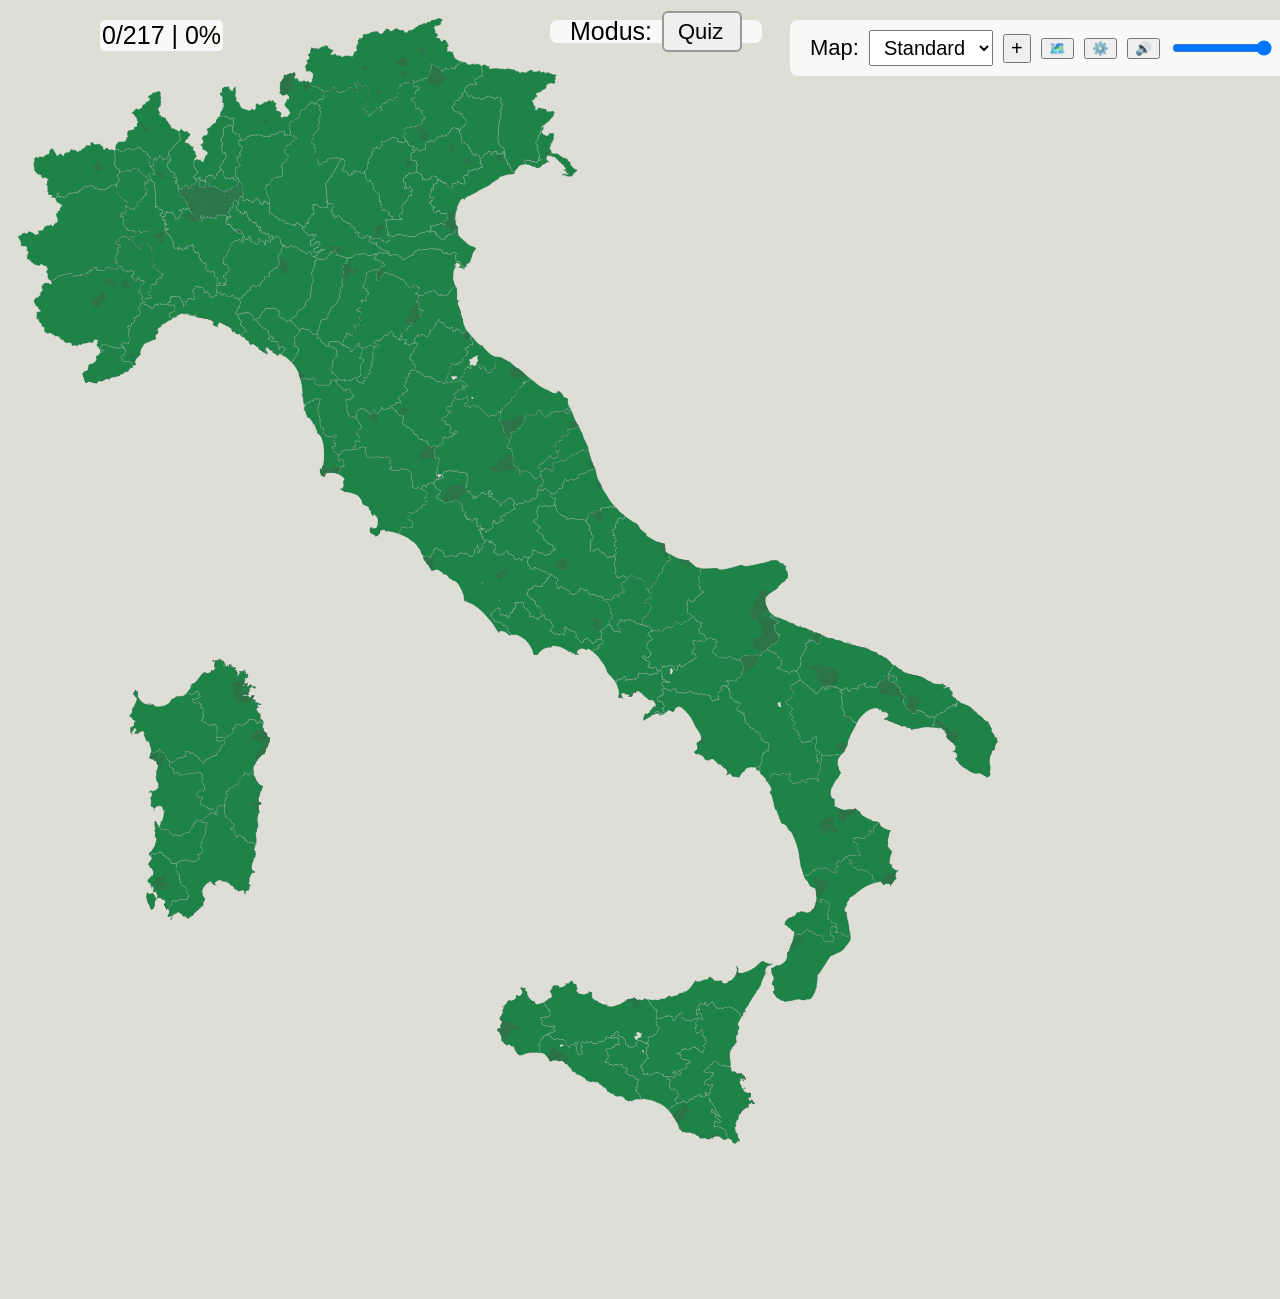
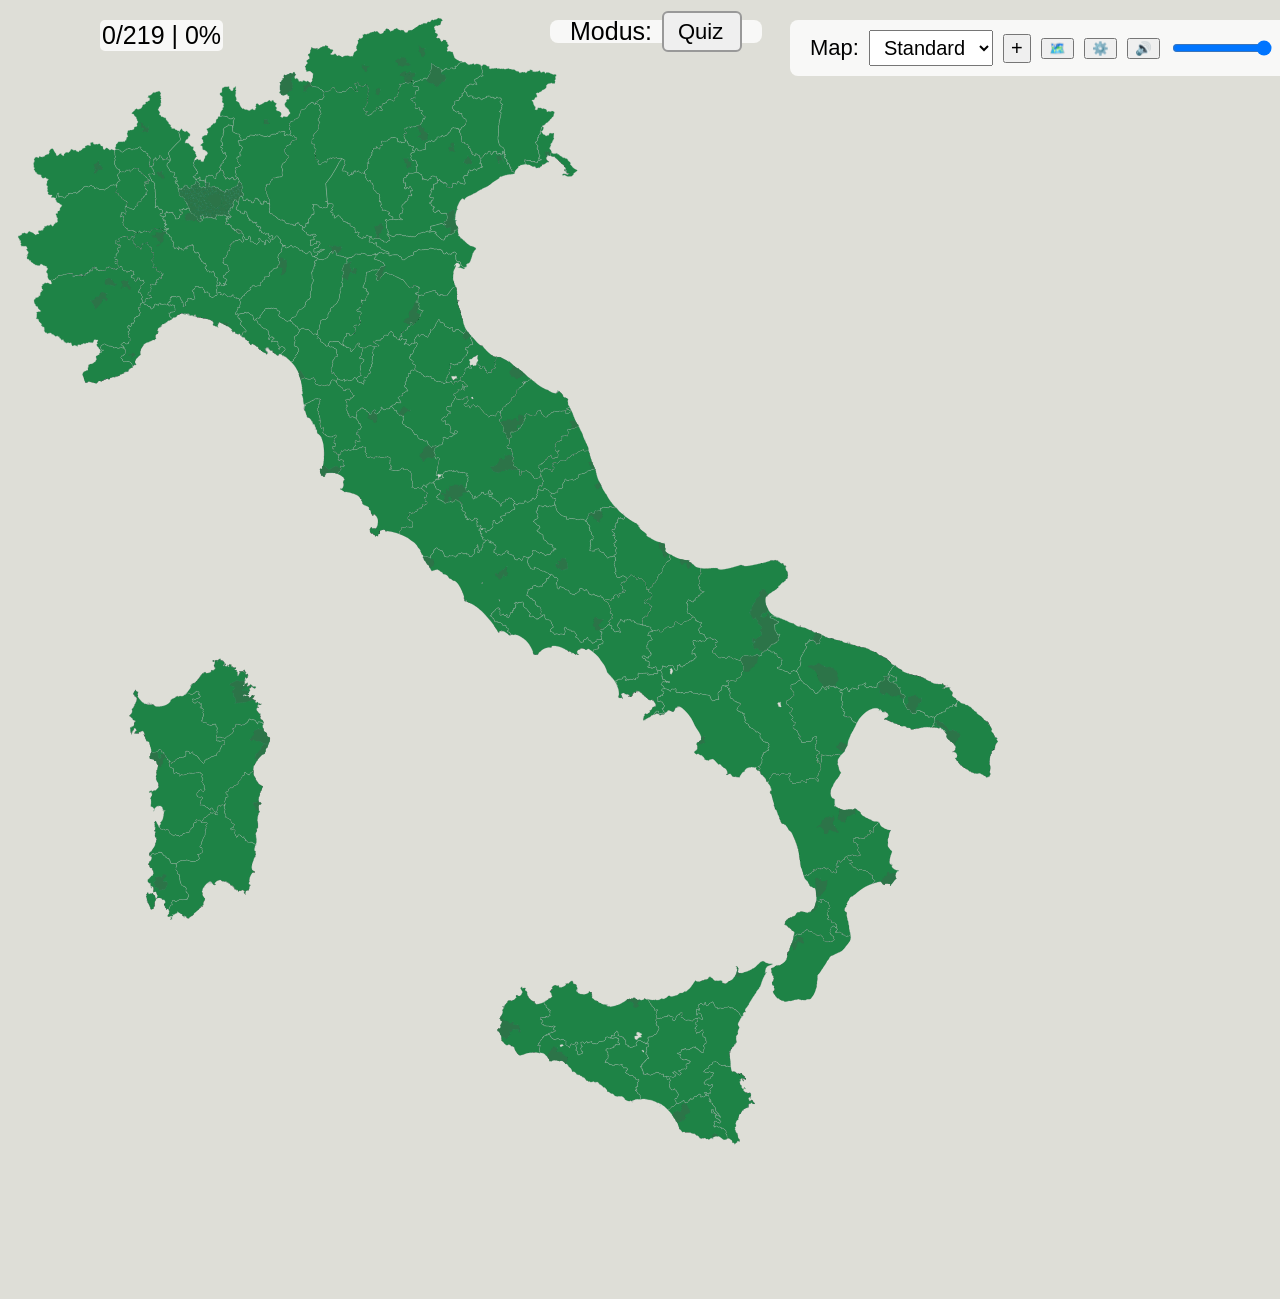
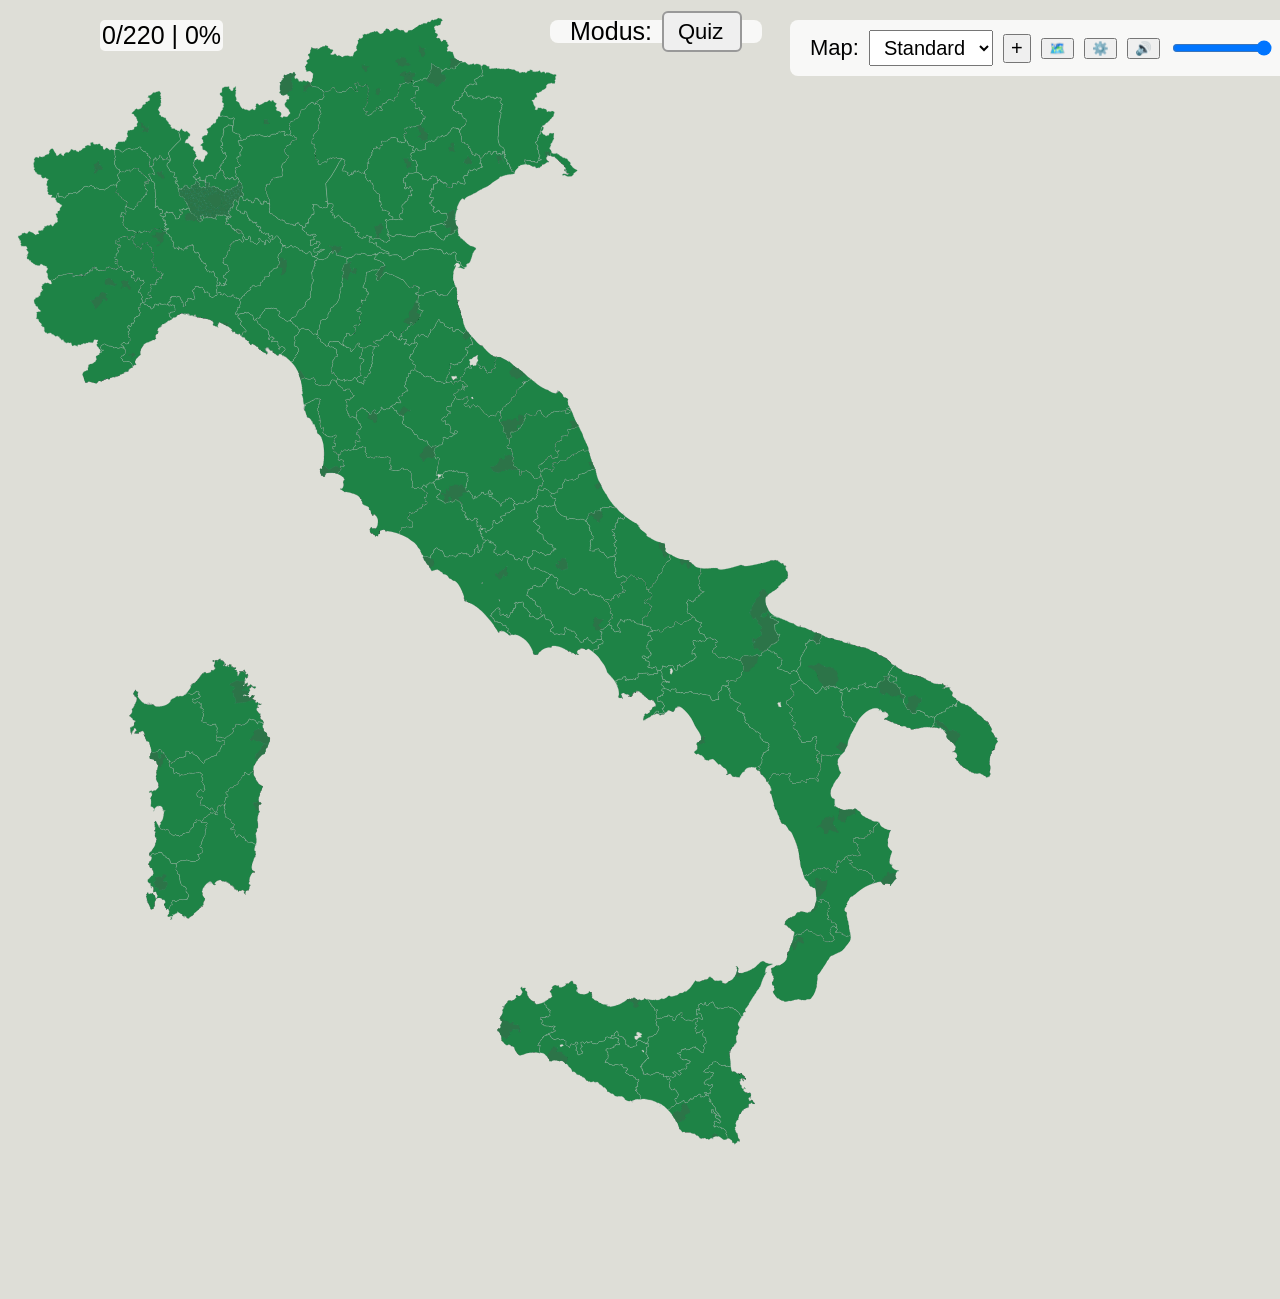
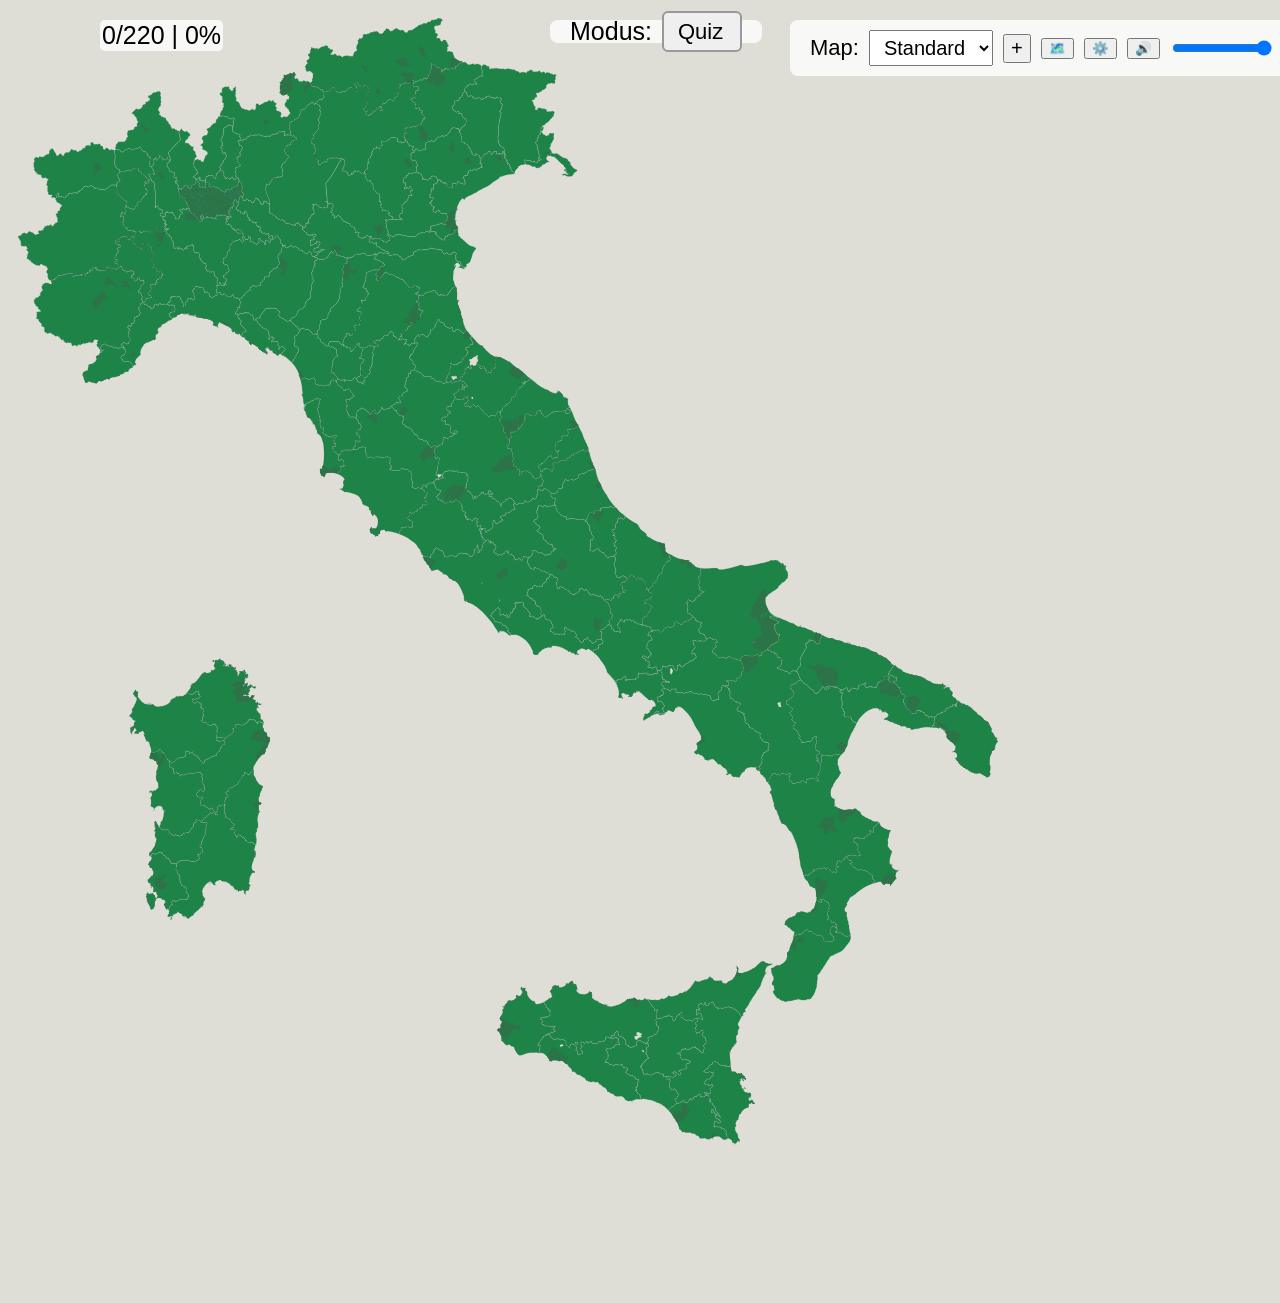
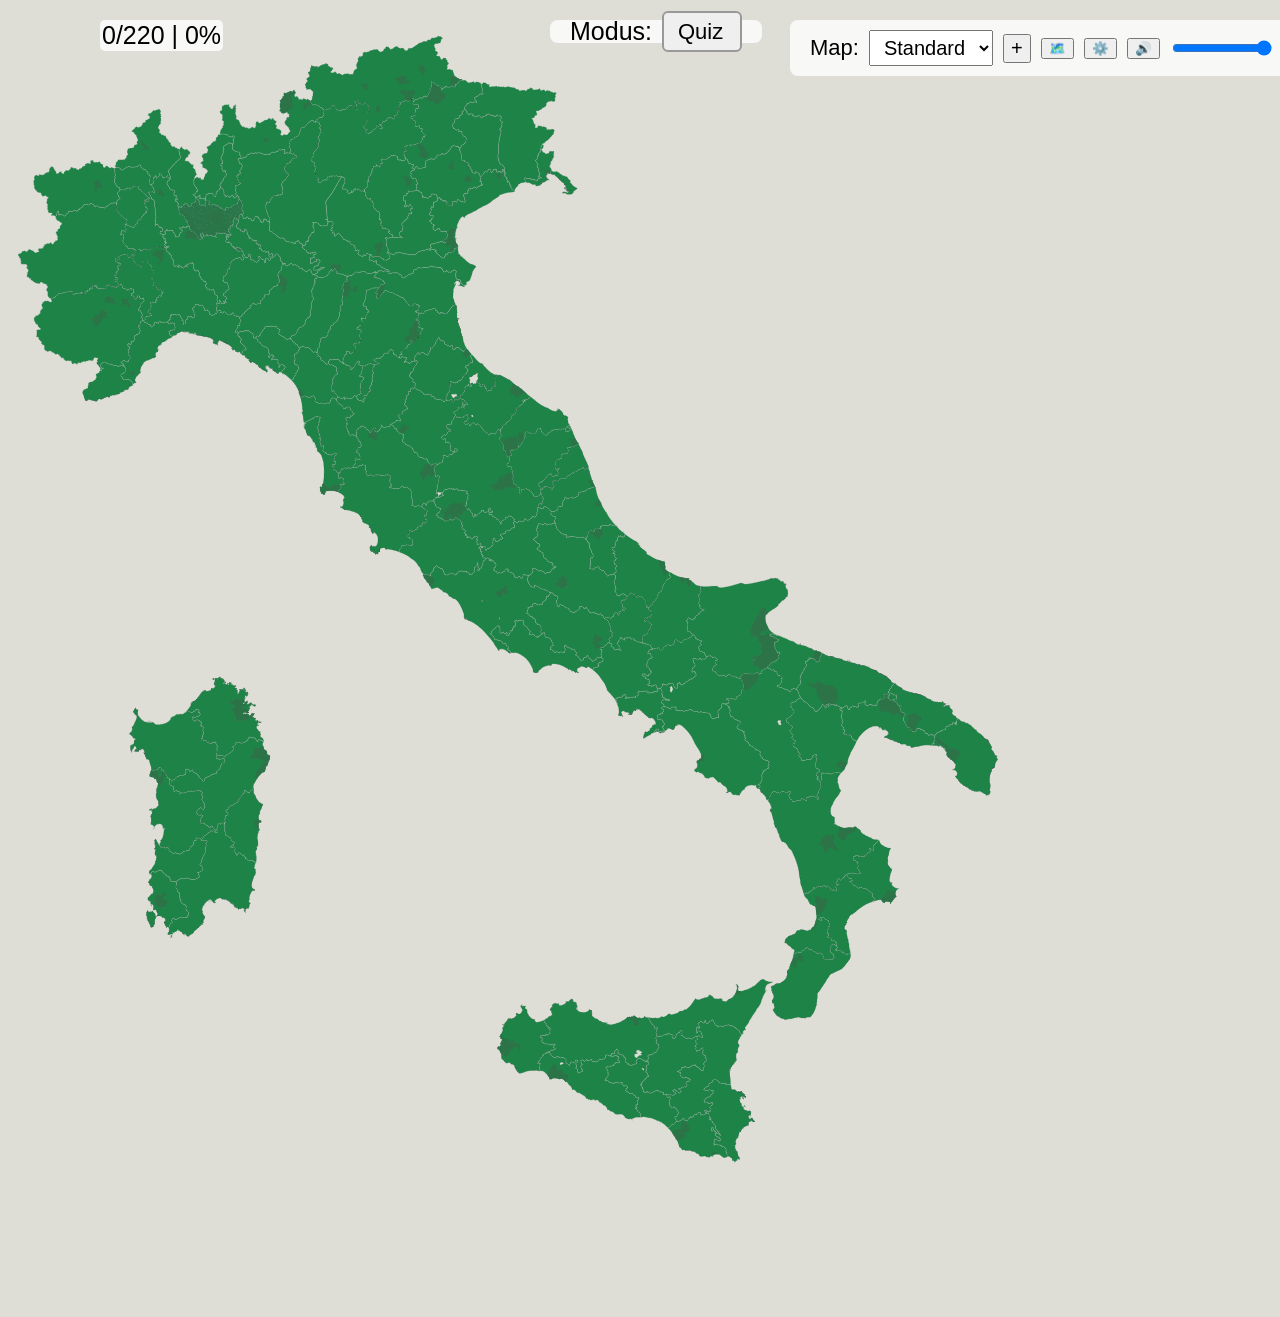
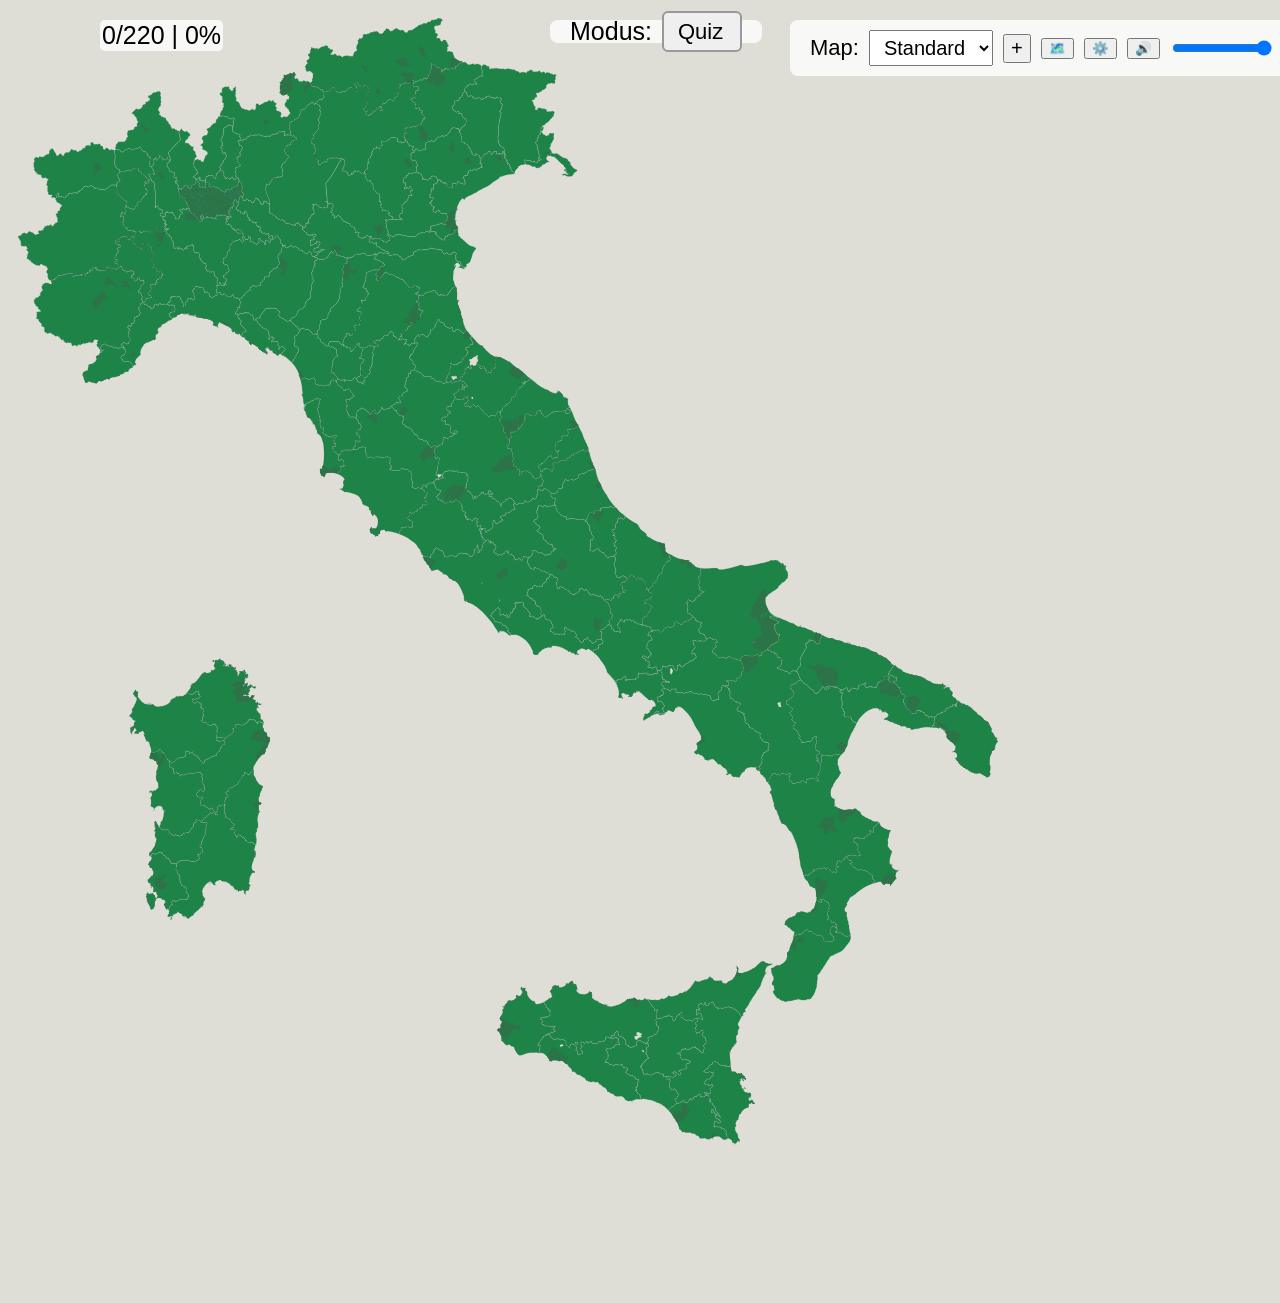
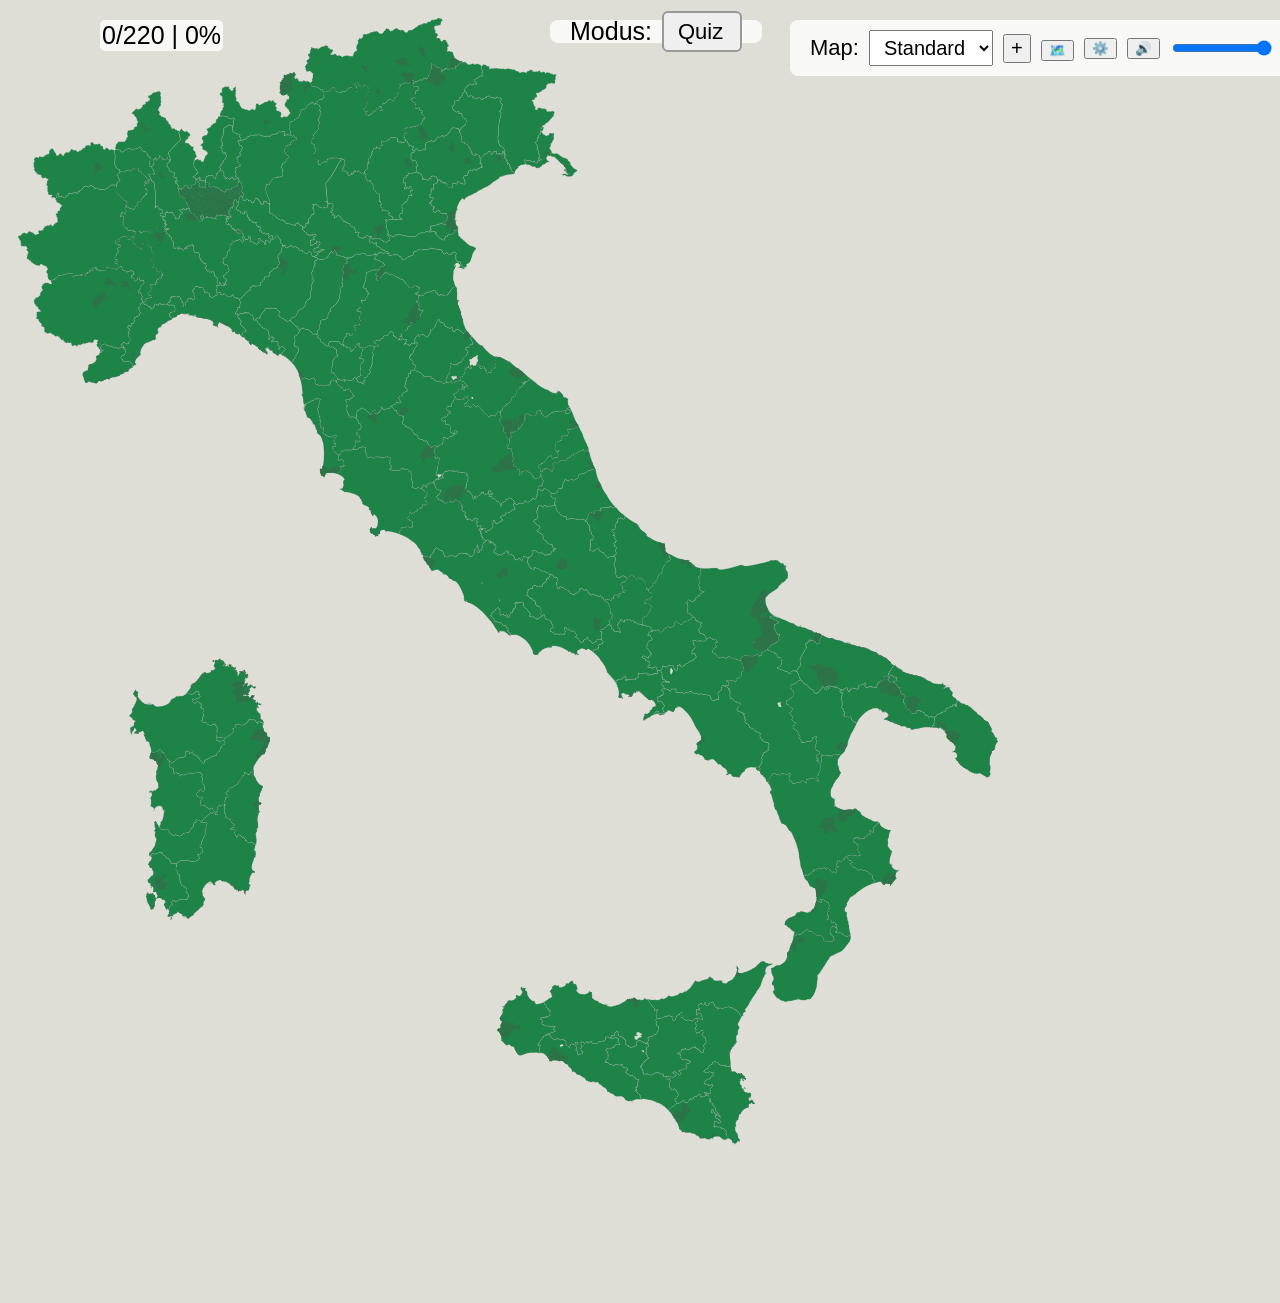
